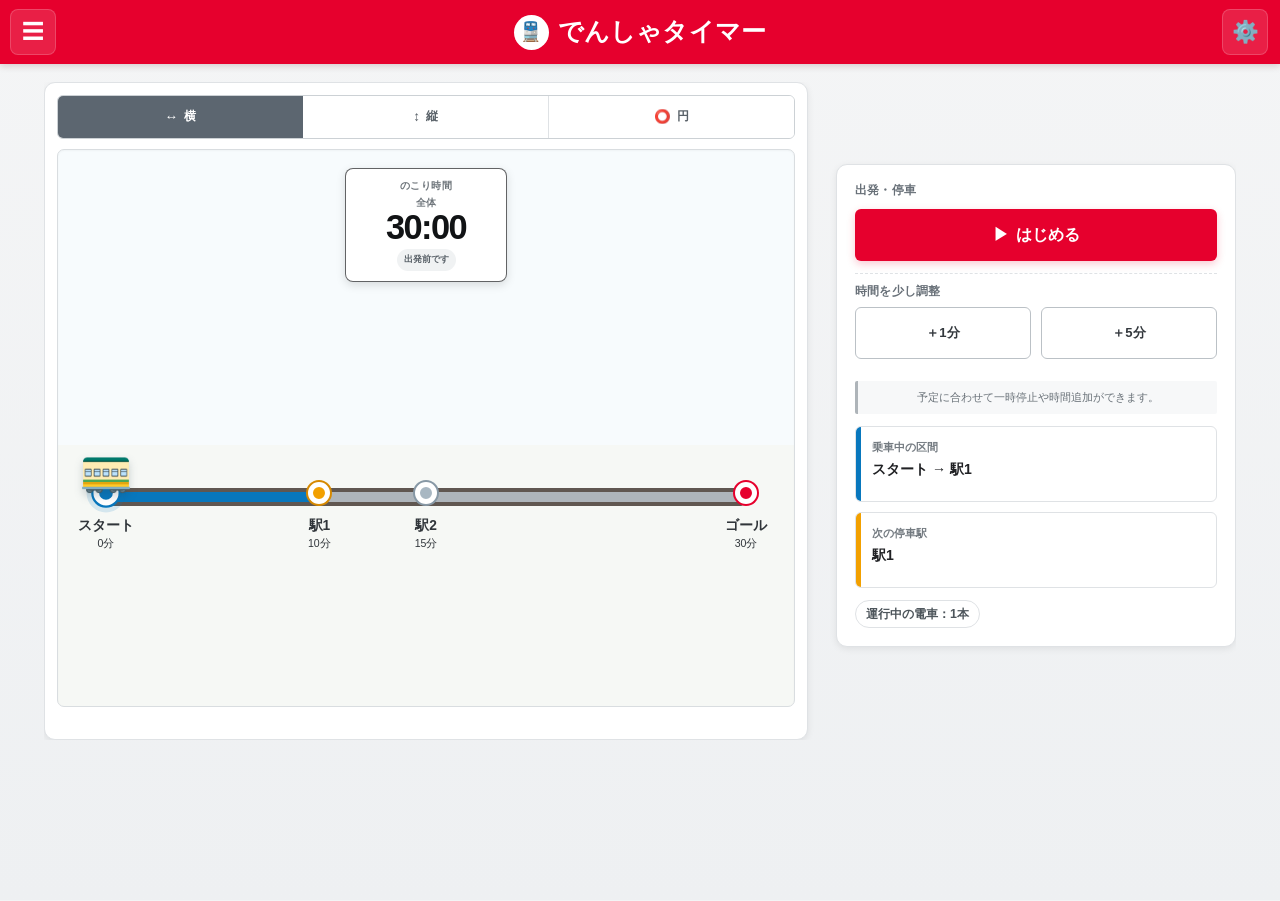
==== index.html @ e8aa352c "Add files via upload" ====
<!DOCTYPE html>

<html lang="ja">
<head>
<meta charset="utf-8"/>
<meta content="width=device-width, initial-scale=1.0, viewport-fit=cover" name="viewport"/>
<meta content="#e6002d" name="theme-color"/>
<meta content="でんしゃタイマー" name="application-name"/>
<meta content="yes" name="apple-mobile-web-app-capable"/>
<meta content="default" name="apple-mobile-web-app-status-bar-style"/>
<meta content="でんしゃタイマー" name="apple-mobile-web-app-title"/>
<meta content="駅と区間の時間を自由に設定でき、My設定で複数の電車を同時に走らせられる電車タイマーです。" name="description"/>
<title>でんしゃタイマー</title>
<link href="manifest.webmanifest" rel="manifest"/>
<link href="icon-192.png" rel="icon" sizes="192x192" type="image/png"/>
<link href="icon-192.png" rel="apple-touch-icon"/>
<link href="style.css" rel="stylesheet"/>
</head>
<body>
<a class="skip-link" href="#mainContent">メイン内容へ移動</a>
<div class="app-shell">
<header class="app-header">
<button aria-controls="sideMenu" aria-expanded="false" aria-label="メニューを開く" class="icon-button" id="menuButton" type="button">
<span aria-hidden="true">☰</span>
</button>
<h1 class="app-title">
<span aria-hidden="true" class="app-title-mark">🚆</span>
<span class="app-title-copy">
<span>でんしゃタイマー</span>
<small class="app-title-subtitle">経路型ビジュアルタイマー</small>
</span>
</h1>
<button aria-controls="settingsPanel" aria-expanded="false" aria-label="設定を開く" class="icon-button" id="settingsButton" type="button">
<span aria-hidden="true">⚙️</span>
</button>
</header>
<main class="main-content" id="mainContent">
<div class="app-page is-active" data-page="timer" id="pageTimer">
      <!-- 表示順：線路切替 → 線路表示エリア → 現在区間・次の駅 → 操作ボタン → ＋1分・＋5分 -->
      <section aria-labelledby="railwayHeading" class="railway-card" id="routeSection">
<div class="timer-route-heading-source visually-hidden">
<div>
<p class="eyebrow">経路案内</p>
<h2 id="railwayHeading">横線路</h2>
</div>
<span class="status-badge" id="trackShapeBadge">路線図：横</span>
</div>

<div aria-label="線路の形を切り替える" class="track-shape-switcher" id="trackShapeSwitcher" role="group">
<button aria-label="横線路に切り替える" aria-pressed="true" class="track-shape-button is-selected" data-track-shape="horizontal" type="button">
<span aria-hidden="true" class="track-shape-button-icon">↔️</span>
<span>横</span>
</button>
<button aria-label="縦線路に切り替える" aria-pressed="false" class="track-shape-button" data-track-shape="vertical" type="button">
<span aria-hidden="true" class="track-shape-button-icon">↕️</span>
<span>縦</span>
</button>
<button aria-label="円形線路に切り替える" aria-pressed="false" class="track-shape-button" data-track-shape="circle" type="button">
<span aria-hidden="true" class="track-shape-button-icon">⭕</span>
<span>円</span>
</button>
</div>
<div aria-label="現在設定されている駅と区間の進行状況" class="railway-preview railway-stage railway-preview--horizontal" data-track-shape="horizontal" id="railwayPreview">
<p class="arrival-notice" hidden="" id="arrivalNotice" role="status">
            駅につきました
          </p>
<section aria-label="線路内の残り時間" aria-live="off" class="route-time-panel" id="routeTimePanel">
<span class="route-time-title">のこり時間</span>
<div class="route-time-content" id="routeTimeContent">
<div class="route-time-value-block">
<small>全体</small>
<strong>30:00</strong>
</div>
</div>
<span class="route-time-state" id="routeTimerStateText">出発前です</span>
</section>
<div class="railway-track railway-track--horizontal" data-track-shape="horizontal" id="railwayTrack"></div>
</div>
<div aria-label="線路全体の進み具合" aria-valuemax="100" aria-valuemin="0" aria-valuenow="0" class="journey-progress" role="progressbar">
<div class="journey-progress-heading">
<span>ゴールまでの進捗</span>
<strong id="journeyProgressText">0%</strong>
</div>
<div aria-hidden="true" class="journey-progress-track">
<span id="journeyProgressBar" style="width: 0%;"></span>
</div>
</div>
<div class="segment-overview">
<h3>経路の内訳</h3>
<ul class="segment-overview-list" id="segmentOverviewList"></ul>
</div>
</section>

      <section aria-label="タイマー操作" class="timer-actions-card" id="timerActionsSection">
<dl class="journey-status-grid">
<div class="journey-status-item">
<dt>乗車中の区間</dt>
<dd id="currentSegmentName">スタート → 駅1</dd>
</div>
<div class="journey-status-item">
<dt>次の停車駅</dt>
<dd id="nextStationName">駅1</dd>
</div>
</dl><p aria-live="polite" class="active-train-summary active-train-summary--timer-page" id="activeTrainSummary">
          運行中の電車：1本
        </p>

<div class="timer-actions-layout">
<div class="action-zone action-zone--primary">
<p class="action-zone-label">出発・停車</p>
<div aria-label="タイマー操作" class="primary-controls">
<button aria-label="タイマーをはじめる" class="control-button control-button--start" id="startButton" type="button">
<span aria-hidden="true" id="startButtonIcon">▶</span>
<span id="startButtonText">はじめる</span>
</button>
<button aria-label="タイマーを最初から始める" class="control-button control-button--start-over" hidden="" id="startOverButton" type="button">
<span aria-hidden="true">↺</span>
<span>はじめから</span>
</button>
<button aria-label="タイマーを一時停止する" class="control-button control-button--pause" hidden="" id="pauseButton" type="button">
<span aria-hidden="true">⏸</span>
<span>一時停止</span>
</button>
<button aria-label="タイマーをリセットする" class="control-button control-button--neutral" hidden="" id="resetButton" type="button">
<span aria-hidden="true">↺</span>
<span>リセット</span>
</button>
</div>
</div>
<div class="action-zone action-zone--time-adjust">
<p class="action-zone-label">時間を少し調整</p>
<div aria-label="時間を追加" class="quick-add-controls">
<button aria-label="追加先を選んで時間を1分追加する" class="quick-add-button" id="addOneMinuteButton" type="button">
            ＋1分
          </button>
<button aria-label="追加先を選んで時間を5分追加する" class="quick-add-button" id="addFiveMinutesButton" type="button">
            ＋5分
          </button>
</div>
</div>
</div>
<section aria-labelledby="completionTitle" class="completion-panel" hidden="" id="completionPanel">
<div aria-hidden="true" class="completion-icon">🎉</div>
<h2 id="completionTitle">ゴールにつきました！</h2>
<p id="completionMessage">30分のタイマーが終わりました。</p>
<button aria-label="タイマーを最初からもういちど始める" class="restart-button" id="restartButton" type="button">
<span aria-hidden="true">▶</span>
            もういちど始める
          </button>
</section>
<section aria-labelledby="timeAdditionHistoryTitle" class="time-addition-history-card" hidden="" id="timeAdditionHistoryCard">
<div class="time-addition-history-header">
<div>
<p class="eyebrow">この画面での変更</p>
<h2 id="timeAdditionHistoryTitle">時間追加の履歴</h2>
</div>
<button aria-label="直前の時間追加を取り消す" class="undo-time-button" disabled="" id="undoTimeAdditionButton" type="button">
              ↶ 取り消す
            </button>
</div>
<ul class="time-addition-history-list" id="timeAdditionHistoryList"></ul>
</section>
<p class="stage-note">
          予定に合わせて一時停止や時間追加ができます。
        </p>
</section>
      <!-- 残り時間などを更新するための非表示データソース。表示レイアウトには参加しません。 -->
      <section aria-hidden="true" aria-labelledby="timerHeading" class="timer-card timer-card--hero timer-card--source timer-card--data-source" hidden="" id="timerSection">
<div class="timer-time-summary">
<p class="eyebrow" id="timerHeading">ゴールまで</p>
<p class="timer-support-copy">スタートからゴールまでを一画面で確認できます</p>
<p aria-label="残り時間30分" aria-live="off" class="timer-display" id="remainingTime" role="timer">
          30:00
        </p>
<p class="next-station">
          この区間
          <strong id="nextStationTime">10:00</strong>
</p>
<p aria-live="polite" class="timer-state-label" id="timerStateLabel">
<span aria-hidden="true" class="timer-state-dot"></span>
<span id="timerStateText">出発前です</span>
</p>

</div>
</section>
      </div>
<div class="app-page" data-page="edit" hidden="" id="pageEdit">
<section aria-labelledby="editPageHeading" class="page-intro-card">
<div class="section-heading-row">
<div>
<p class="eyebrow">経路編集</p>
<h2 id="editPageHeading">タイマーの経路を編集</h2>
</div>
<span class="status-badge">直接編集</span>
</div>
<p class="page-intro-copy">
            このページで、1単位の分数、駅名、区間ごとの単位数、線路の形を変更できます。
          </p>
</section>
<section aria-labelledby="summaryHeading" class="summary-card" id="summarySection">
<div class="section-heading-row summary-heading-row">
<div>
<p class="eyebrow">検索条件</p>
<h2 id="summaryHeading">現在の設定</h2>
</div>
<span aria-label="現在適用中の設定" class="current-setting-chip">設定中</span>
</div>
<dl class="summary-grid">
<div class="summary-item">
<dt>設定時間</dt>
<dd id="summaryDuration">30分</dd>
</div>
<div class="summary-item">
<dt>1単位</dt>
<dd id="summaryUnitMinutes">5分</dd>
</div>
<div class="summary-item">
<dt>合計</dt>
<dd id="summaryTotalUnits">6単位</dd>
</div>
<div class="summary-item">
<dt>駅の数</dt>
<dd id="summaryStationCount">4駅</dd>
</div>
<div class="summary-item">
<dt>線路の形</dt>
<dd id="summaryTrackShape">横</dd>
</div>
<div class="summary-item">
<dt>区間の数</dt>
<dd id="summarySegmentCount">3区間</dd>
</div>
<div class="summary-item summary-item--wide">
<dt>追加した時間</dt>
<dd id="summaryAddedMinutes">0分</dd>
</div>
<div class="summary-item summary-item--wide">
<dt>タイマーの状態</dt>
<dd id="timerStateSummary">開始前</dd>
</div>
</dl>
</section>
<form class="route-editor-card settings-form" id="routeEditorForm" novalidate="">
<div class="route-editor-heading">
<div>
<p class="eyebrow">編集内容</p>
<h2>駅・区間・線路</h2>
</div>
<span class="status-badge">未保存の変更</span>
</div>
<section aria-labelledby="unitSettingsHeading" class="settings-section">
<div class="settings-section-heading">
<div>
<p class="settings-step">1</p>
<div>
<h3 id="unitSettingsHeading">1単位の時間</h3>
<p>区間時間の基準になる分数です。</p>
</div>
</div>
</div>
<div class="unit-setting-grid">
<div class="form-field">
<label for="unitPresetSelect">よく使う時間</label>
<select id="unitPresetSelect" name="unitPreset">
<option value="1">1分</option>
<option value="2">2分</option>
<option value="3">3分</option>
<option selected="" value="5">5分</option>
<option value="10">10分</option>
<option value="15">15分</option>
<option value="custom">直接入力</option>
</select>
</div>
<div class="form-field">
<label for="unitMinutesInput">1単位</label>
<div class="number-input-with-unit">
<input aria-describedby="unitMinutesHelp" id="unitMinutesInput" inputmode="numeric" max="180" min="1" name="unitMinutes" step="1" type="number" value="5"/>
<span>分</span>
</div>
<p class="field-help" id="unitMinutesHelp">
              1～180分で入力してください。
            </p>
</div>
</div>
</section>
<section aria-labelledby="stationSettingsHeading" class="settings-section">
<div class="settings-section-heading">
<div>
<p class="settings-step">2</p>
<div>
<h3 id="stationSettingsHeading">駅の名前</h3>
<p>スタートとゴールは削除できません。</p>
</div>
</div>
</div>
<div class="station-editor-list" id="stationEditorList"></div>
<button aria-label="ゴールの前に新しい駅を追加する" class="outline-button" id="addStationButton" type="button">
<span aria-hidden="true">＋</span>
          ゴールの前に駅を追加
        </button>
</section>
<section aria-labelledby="segmentSettingsHeading" class="settings-section">
<div class="settings-section-heading">
<div>
<p class="settings-step">3</p>
<div>
<h3 id="segmentSettingsHeading">区間ごとの単位数</h3>
<p>マイナス・プラスで使用する単位数を変更します。</p>
</div>
</div>
</div>
<div class="segment-editor-list" id="segmentEditorList"></div>
</section>
<section aria-live="polite" class="settings-total-card">
<div>
<span>合計単位</span>
<strong id="draftTotalUnits">6単位</strong>
</div>
<div>
<span>設定時間</span>
<strong id="draftTotalMinutes">30分</strong>
</div>
</section>
<fieldset class="form-field">
<legend>線路の形</legend>
<p class="field-help track-shape-help">
          表示だけを変更する場合は、タイマーの残り時間と現在位置を保ちます。
        </p>
<div class="radio-card-group">
<label class="radio-card">
<input checked="" name="trackShape" type="radio" value="horizontal"/>
<span aria-hidden="true" class="radio-track-preview radio-track-preview--horizontal">
<i></i><i></i><i></i>
</span>
<span>横線路</span>
</label>
<label class="radio-card">
<input name="trackShape" type="radio" value="vertical"/>
<span aria-hidden="true" class="radio-track-preview radio-track-preview--vertical">
<i></i><i></i><i></i>
</span>
<span>縦線路</span>
</label>
<label class="radio-card">
<input name="trackShape" type="radio" value="circle"/>
<span aria-hidden="true" class="radio-track-preview radio-track-preview--circle">
<i></i><i></i><i></i>
</span>
<span>円形線路</span>
</label>
</div>
</fieldset>
<div class="route-editor-actions">
<p class="route-editor-actions-hint">変更した内容は「変更を反映する」でタイマーへ反映されます。</p>
<button aria-label="未保存の経路変更を取り消す" class="cancel-button" id="resetRouteEditorButton" type="button">
              変更を取り消す
            </button>
<button aria-label="経路の変更を反映する" class="apply-button" type="submit">
              変更を反映する
            </button>
</div>
</form>
</div>
<div class="app-page" data-page="presets" hidden="" id="pagePresets">
<section aria-labelledby="quickRoutesHeading" class="quick-routes-card" id="quickRoutesSection">
<div class="section-heading-row quick-routes-heading-row">
<div>
<p class="eyebrow">よく使う路線</p>
<h2 id="quickRoutesHeading">すぐ使う</h2>
</div>
<span class="status-badge">開始前で追加</span>
</div>
<p class="quick-routes-introduction">
          日常の活動で使いやすい路線を、運行中の電車リストへすぐ追加できます。追加しても自動では出発せず、表示中の電車も切り替わりません。
        </p>
<div aria-label="すぐ使う路線" class="quick-routes-list">
<button class="quick-route-button" data-quick-route="break5" type="button">
<span aria-hidden="true" class="quick-route-icon">🚃</span>
<span class="quick-route-copy">
<strong>休憩5分号</strong>
<small>スタート → 休憩駅 → ゴール</small>
</span>
</button>
<button class="quick-route-button" data-quick-route="cleanup10" type="button">
<span aria-hidden="true" class="quick-route-icon">🚃</span>
<span class="quick-route-copy">
<strong>お片付け10分号</strong>
<small>スタート → 前半 → 後半 → ゴール</small>
</span>
</button>
<button class="quick-route-button" data-quick-route="morning15" type="button">
<span aria-hidden="true" class="quick-route-icon">🚃</span>
<span class="quick-route-copy">
<strong>朝の支度15分号</strong>
<small>スタート → 準備 → 確認 → ゴール</small>
</span>
</button>
<button class="quick-route-button" data-quick-route="reading15" type="button">
<span aria-hidden="true" class="quick-route-icon">🚃</span>
<span class="quick-route-copy">
<strong>読書15分号</strong>
<small>スタート → 前半 → 後半 → ゴール</small>
</span>
</button>
<button class="quick-route-button" data-quick-route="study25" type="button">
<span aria-hidden="true" class="quick-route-icon">🚃</span>
<span class="quick-route-copy">
<strong>勉強25分号</strong>
<small>スタート → 集中1 → 集中2 → まとめ → ゴール</small>
</span>
</button>
</div>
</section>
<section aria-labelledby="activeTrainsHeading" class="active-trains-card" id="activeTrainsSection">
<div class="section-heading-row active-trains-heading-row">
<div>
<p class="eyebrow">いま使う電車</p>
<h2 id="activeTrainsHeading">運行中の電車</h2>
</div>
<span class="status-badge" id="activeTrainsCountBadge">1本</span>
</div>
<p class="active-trains-introduction">
          タイマー画面では1本の電車を大きく表示します。ここでは、表示する電車を選んだり、電車ごとに出発・一時停止・はじめから・削除を操作できます。
        </p>
<div class="active-train-add-area">
<div class="active-train-add-heading">
<h3>電車を追加する</h3>
<p>今の経路をコピーするか、時間と駅数を選んで新しい電車を作れます。</p>
</div>
<div class="active-train-add-buttons">
<button aria-label="今の経路を電車として追加する" class="active-train-add-button" id="addCurrentRouteTrainButton" type="button">
<span aria-hidden="true">🚆</span>
<span>今の経路を電車として追加</span>
</button>
<button aria-label="新しい電車を追加する" class="active-train-add-button active-train-add-button--secondary" id="openCreateTrainButton" type="button">
<span aria-hidden="true">🚃</span>
<span>新しい電車を追加</span>
</button>
</div>
<p class="active-train-add-note">
            追加しても、初期状態では表示中の電車は切り替わりません。操作は下の運行中リストから行えます。
          </p>
</div>
<div aria-live="polite" class="active-trains-list" id="activeTrainsList"></div>
</section>
<section aria-labelledby="presetHeading" class="preset-card" id="presetSection">
<div class="section-heading-row preset-heading-row">
<div>
<p class="eyebrow">Myタイマー</p>
<h2 id="presetHeading">登録した経路</h2>
</div>
<span class="status-badge" id="storageStatusBadge">保存できます</span>
</div>
<p class="preset-introduction">
          よく使う時間・駅・区間を登録して、次回すぐに呼び出せます。
          タイマー動作中の残り時間は保存せず、再読み込み後は開始前へ戻ります。
        </p>
<div class="preset-save-box">
<div class="form-field preset-name-field">
<label for="presetNameInput">登録名</label>
<input autocomplete="off" id="presetNameInput" maxlength="40" placeholder="例：朝の準備" type="text"/>
</div>
<button aria-label="現在の設定を新しいプリセットとして保存する" class="apply-button preset-save-button" id="savePresetButton" type="button">
<span aria-hidden="true">💾</span>
            この経路を登録
          </button>
</div>
<div class="preset-list-header">
<h3>登録済み経路</h3>
<p id="presetCountText">0件</p>
</div>
<div aria-live="polite" class="preset-list" id="presetList"></div>

</section>
<section aria-labelledby="dataManagementHeading" class="data-management data-management-card" id="dataManagementSection">
<div class="data-management-heading">
<div>
<p class="eyebrow">バックアップと初期化</p>
<h3 id="dataManagementHeading">データ管理</h3>
</div>
<p id="lastSavedText">まだ保存されていません</p>
</div>
<div class="data-action-grid">
<button aria-label="現在の設定とプリセットをJSONファイルに書き出す" class="data-action-button" id="exportJsonButton" type="button">
<span aria-hidden="true">⬇️</span>
              JSONを書き出す
            </button>
<button aria-label="JSONファイルから設定とプリセットを読み込む" class="data-action-button" id="importJsonButton" type="button">
<span aria-hidden="true">⬆️</span>
              JSONを読み込む
            </button>
<input accept="application/json,.json" class="visually-hidden" id="importJsonInput" tabindex="-1" type="file"/>
<button aria-label="現在の設定だけを初期状態へ戻す" class="data-action-button" id="resetCurrentSettingsButton" type="button">
<span aria-hidden="true">↺</span>
              現在の設定を初期化
            </button>
<button aria-label="保存済みのプリセットをすべて削除する" class="data-action-button data-action-button--danger" id="deleteAllPresetsButton" type="button">
<span aria-hidden="true">🗑️</span>
              全プリセットを削除
            </button>
<button aria-label="保存データをすべて削除してアプリ全体を初期状態へ戻す" class="data-action-button data-action-button--danger data-action-button--wide" id="resetEntireAppButton" type="button">
<span aria-hidden="true">⚠️</span>
              アプリ全体を初期状態へ戻す
            </button>
</div>
</section>
</div>
<div class="app-page" data-page="settings" hidden="" id="pageSettings">
<section aria-labelledby="settingsPageHeading" class="page-intro-card">
<div class="section-heading-row">
<div>
<p class="eyebrow">設定</p>
<h2 id="settingsPageHeading">表示と使い方</h2>
</div>
<span class="status-badge">表示・音・情報</span>
</div>
<p class="page-intro-copy">見え方、音、画面ロック、残り時間の表示方法などは、下のボタンから設定できます。</p>
<button aria-label="表示と音の設定を開く" class="apply-button" id="openPreferencesPanelButton" type="button">
<span aria-hidden="true">⚙️</span>
          表示と音の設定を開く
        </button>
</section>
<section aria-labelledby="settingsOverviewHeading" class="settings-overview-card" id="settingsOverviewSection">
<div class="section-heading-row">
<div>
<p class="eyebrow">設定項目</p>
<h2 id="settingsOverviewHeading">調整できること</h2>
</div>
<span class="status-badge">一覧</span>
</div>
<p class="page-intro-copy">音、表示、文字サイズ、ロック、画面をつけたままにする設定をここで確認できます。変更は「表示と音の設定を開く」から行います。</p>
<div class="settings-overview-grid" aria-label="設定項目の一覧">
<article class="settings-overview-item">
<span aria-hidden="true" class="settings-overview-icon">🔔</span>
<div><h3>音</h3><p>駅到着音、ゴール音、操作音、音量を調整します。</p></div>
</article>
<article class="settings-overview-item">
<span aria-hidden="true" class="settings-overview-icon">👀</span>
<div><h3>表示</h3><p>線路内の残り時間、全体・区間表示を選びます。</p></div>
</article>
<article class="settings-overview-item">
<span aria-hidden="true" class="settings-overview-icon">🔤</span>
<div><h3>文字と見やすさ</h3><p>文字サイズ、高コントラスト、動きを減らす設定です。</p></div>
</article>
<article class="settings-overview-item">
<span aria-hidden="true" class="settings-overview-icon">🔒</span>
<div><h3>いたずら防止ロック</h3><p>ロック中は操作を止め、3秒長押しで解除します。</p></div>
</article>
<article class="settings-overview-item">
<span aria-hidden="true" class="settings-overview-icon">💡</span>
<div><h3>運転中は画面をつけたままにする</h3><p>運転中に画面が暗くなりにくいようにします。</p></div>
</article>
</div>
</section>
<section aria-labelledby="guideHeading" class="guide-card" id="guideSection">
<div class="section-heading-row">
<div>
<p class="eyebrow">使い方</p>
<h2 id="guideHeading">操作ガイド</h2>
</div>
<span class="status-badge">キーボード対応</span>
</div>
<div class="guide-grid">
<article class="guide-item">
<span aria-hidden="true" class="guide-icon">1</span>
<div><h3>時間と駅を設定</h3><p>歯車から1単位、駅名、区間の単位数を決めます。</p></div>
</article>
<article class="guide-item">
<span aria-hidden="true" class="guide-icon">2</span>
<div><h3>線路を選択</h3><p>横・縦・円の表示は、運転中でも切り替えられます。</p></div>
</article>
<article class="guide-item">
<span aria-hidden="true" class="guide-icon">3</span>
<div><h3>はじめる</h3><p>電車が時間に合わせて進み、駅までの残り時間を表示します。</p></div>
</article>
<article class="guide-item">
<span aria-hidden="true" class="guide-icon">4</span>
<div><h3>必要なら時間を追加</h3><p>＋1分・＋5分を現在区間または最後の区間へ追加できます。</p></div>
</article>
</div>
<div class="shortcut-box">
<h3>キーボード操作</h3>
<dl>
<div><dt><kbd>Space</kbd></dt><dd>開始・一時停止・再開</dd></div>
<div><dt><kbd>R</kbd></dt><dd>はじめから</dd></div>
<div><dt><kbd>M</kbd></dt><dd>音のオン・オフ</dd></div>
<div><dt><kbd>Esc</kbd></dt><dd>開いている画面を閉じる</dd></div>
</dl>
</div>
</section>
<section aria-labelledby="aboutHeading" class="about-card" id="aboutSection">
<div class="section-heading-row">
<div>
<p class="eyebrow">アプリ情報</p>
<h2 id="aboutHeading">でんしゃタイマー</h2>
</div>
<span class="status-badge">Version 1.18.0</span>
</div>
<dl class="about-list">
<div><dt>バージョン</dt><dd>1.18.0</dd></div>
<div><dt>更新日</dt><dd>2026年6月10日</dd></div>
<div><dt>保存場所</dt><dd>この端末のブラウザ内</dd></div>
<div><dt>通信</dt><dd>設定やプリセットを外部へ送信しません</dd></div>
</dl>
<div class="pwa-status-card">
<div>
<p class="eyebrow">オフライン利用</p>
<h3>ホーム画面から使えます</h3>
<p id="pwaStatusText">オフライン機能を準備しています。</p>
</div>
<div class="pwa-actions">
<span class="network-status-badge" id="networkStatusBadge">オンライン</span>
<button class="install-app-button" hidden="" id="installAppButton" type="button">
              ホーム画面に追加
            </button>
</div>
</div>
<div class="disclaimer-box">
<h3>免責事項</h3>
<p>本アプリは時間の見通しを支援する補助ツールです。安全管理、医療、教育上の判断を代替するものではありません。重要な予定では、端末の時計や他の方法も併用してください。</p>
</div>
</section>
</div>
</main>
</div>
<nav aria-label="スマートフォン用ページナビゲーション" class="mobile-bottom-nav">
<button aria-current="page" aria-label="タイマー画面を表示" class="mobile-nav-item is-active" data-page-target="timer" type="button">
<span aria-hidden="true">⏱️</span>
<span>タイマー</span>
</button>
<button aria-label="経路編集画面を表示" class="mobile-nav-item" data-page-target="edit" type="button">
<span aria-hidden="true">🛤️</span>
<span>経路編集</span>
</button>
<button aria-label="My設定画面を表示" class="mobile-nav-item" data-page-target="presets" type="button">
<span aria-hidden="true">💾</span>
<span>My設定</span>
</button>
<button aria-label="設定画面を表示" class="mobile-nav-item mobile-nav-button" data-page-target="settings" id="mobileSettingsButton" type="button">
<span aria-hidden="true">⚙️</span>
<span>設定</span>
</button>
</nav>
<div class="backdrop" hidden="" id="menuBackdrop"></div>
<nav aria-hidden="true" aria-label="メインメニュー" class="side-menu" id="sideMenu">
<div class="panel-header">
<div>
<p class="eyebrow">メニュー</p>
<h2>でんしゃタイマー</h2>
</div>
<button aria-label="メニューを閉じる" class="icon-button icon-button--small" id="closeMenuButton" type="button">
<span aria-hidden="true">✕</span>
</button>
</div>
<ul class="menu-list">
<li>
<button aria-label="タイマー画面を表示" class="menu-item" data-page-target="timer" id="menuTimerButton" type="button">
<span aria-hidden="true">⏱️</span>
          タイマー
        </button>
</li>
<li>
<button aria-label="タイマーをリセットする" class="menu-item" id="menuResetTimerButton" type="button">
<span aria-hidden="true">↺</span>
          タイマーをリセット
        </button>
</li>
<li>
<button aria-label="My設定画面を表示" class="menu-item" data-page-target="presets" id="menuPresetsButton" type="button">
<span aria-hidden="true">💾</span>
          My設定
        </button>
</li>
<li>
<button aria-label="経路編集画面を表示" class="menu-item" data-page-target="edit" id="menuGuideButton" type="button">
<span aria-hidden="true">🛤️</span>
          経路編集
        </button>
</li>
<li>
<button aria-label="設定画面を表示" class="menu-item" data-page-target="settings" id="menuAboutButton" type="button">
<span aria-hidden="true">⚙️</span>
          設定
        </button>
</li>
</ul>
<p class="panel-note">
      設定やプリセットはこの端末のブラウザ内に保存されます。
    </p>
</nav>
<div class="backdrop" hidden="" id="settingsBackdrop"></div>
<aside aria-hidden="true" aria-labelledby="settingsTitle" aria-modal="true" class="settings-panel settings-panel--preferences" id="settingsPanel" role="dialog">
<div aria-hidden="true" class="panel-handle"></div>
<div class="panel-header">
<div>
<p class="eyebrow">設定</p>
<h2 id="settingsTitle">表示・音・操作</h2>
</div>
<button aria-label="設定を閉じる" class="icon-button icon-button--small" id="closeSettingsButton" type="button">
<span aria-hidden="true">✕</span>
</button>
</div>
<form class="settings-form preferences-form" id="preferencesForm">
<section aria-labelledby="comfortSettingsHeading" class="settings-section">
<div class="settings-section-heading">
<div>
<p class="settings-step">4</p>
<div>
<h3 id="comfortSettingsHeading">音・表示・操作</h3>
<p>使う場所や見え方に合わせて調整できます。</p>
</div>
</div>
</div>
<div class="preference-list">
<div class="preference-row">
<div>
<label for="soundToggle">音を使う</label>
<p class="field-help">駅到着音、ゴール音、操作音の共通設定です。</p>
</div>
<label class="switch">
<input checked="" id="soundToggle" type="checkbox"/>
<span aria-hidden="true" class="switch-slider"></span>
<span class="visually-hidden">音の有効と無効を切り替える</span>
</label>
</div>
<div class="preference-subgroup" id="soundDetailControls">
<label class="check-option">
<input checked="" id="stationSoundToggle" type="checkbox"/>
<span>駅到着音</span>
</label>
<label class="check-option">
<input checked="" id="goalSoundToggle" type="checkbox"/>
<span>ゴール音</span>
</label>
<label class="check-option">
<input checked="" id="actionSoundToggle" type="checkbox"/>
<span>操作音</span>
</label>
<div class="volume-control">
<label for="soundVolumeRange">音量</label>
<input id="soundVolumeRange" max="100" min="0" step="5" type="range" value="55"/>
<output for="soundVolumeRange" id="soundVolumeOutput">55%</output>
</div>
</div>
<div class="preference-row">
<div>
<label for="quietModeToggle">静かなモード</label>
<p class="field-help">すべての音を止め、動きを少なくします。</p>
</div>
<label class="switch">
<input id="quietModeToggle" type="checkbox"/>
<span aria-hidden="true" class="switch-slider"></span>
<span class="visually-hidden">静かなモードを切り替える</span>
</label>
</div>
<div class="preference-row preference-row--guard">
<div>
<label for="childLockToggle">いたずら防止ロック</label>
<p class="field-help">オンにするとタイマー画面の操作を止めます。解除は3秒長押しです。</p>
</div>
<label class="switch">
<input id="childLockToggle" type="checkbox"/>
<span aria-hidden="true" class="switch-slider"></span>
<span class="visually-hidden">いたずら防止ロックを切り替える</span>
</label>
</div>
<div class="preference-row preference-row--guard">
<div>
<label for="keepAwakeToggle">運転中は画面をつけたままにする</label>
<p class="field-help" id="wakeLockSupportText">端末やブラウザによっては、画面が暗くなることがあります。</p>
</div>
<label class="switch">
<input id="keepAwakeToggle" type="checkbox"/>
<span aria-hidden="true" class="switch-slider"></span>
<span class="visually-hidden">運転中に画面をつけたままにする設定を切り替える</span>
</label>
</div>
<div class="form-field">
<label for="fontSizeSelect">文字サイズ</label>
<select id="fontSizeSelect">
<option value="normal">標準</option>
<option value="large">大きい</option>
<option value="xlarge">特大</option>
</select>
</div>
<div class="preference-row">
<div>
<label for="highContrastToggle">高コントラスト</label>
<p class="field-help">文字と境界線をはっきり表示します。</p>
</div>
<label class="switch">
<input id="highContrastToggle" type="checkbox"/>
<span aria-hidden="true" class="switch-slider"></span>
<span class="visually-hidden">高コントラスト表示を切り替える</span>
</label>
</div>
<div class="preference-row">
<div>
<label for="reduceMotionToggle">動きを減らす</label>
<p class="field-help">電車の揺れや切り替えアニメーションを抑えます。</p>
</div>
<label class="switch">
<input id="reduceMotionToggle" type="checkbox"/>
<span aria-hidden="true" class="switch-slider"></span>
<span class="visually-hidden">アニメーションを減らす設定を切り替える</span>
</label>
</div>
<div class="preference-row">
<div>
<label for="circleRemainingTimeToggle">線路内に残り時間を表示</label>
<p class="field-help">
                オンにすると、線路内に残り時間を表示します。
              </p>
</div>
<label class="switch">
<input checked="" id="circleRemainingTimeToggle" type="checkbox"/>
<span aria-hidden="true" class="switch-slider"></span>
<span class="visually-hidden">
                線路内の残り時間表示を切り替える
              </span>
</label>
</div>
<div class="form-field">
<label for="remainingTimeDisplayModeSelect">残り時間の表示内容</label>
<select id="remainingTimeDisplayModeSelect">
<option value="overall">全体の残り時間</option>
<option value="segment">その区間の残り時間</option>
<option value="both">全体とその区間の両方</option>
<option value="off">表示しない</option>
</select>
<p class="field-help">
              線路内に表示する残り時間の内容を選べます。
            </p>
</div>
</div>
</section>
<div class="settings-actions">
<button aria-label="変更を取り消して設定を閉じる" class="cancel-button" id="cancelSettingsButton" type="button">
          キャンセル
        </button>
<button aria-label="表示と音の設定を保存する" class="apply-button" type="submit">
          設定を保存
        </button>
</div>
</form>
</aside>
<div aria-hidden="true" class="child-lock-overlay" hidden="" id="childLockOverlay">
<div aria-describedby="childLockDescription" aria-labelledby="childLockTitle" class="child-lock-card" role="dialog">
<div aria-hidden="true" class="child-lock-icon">🔒</div>
<div class="child-lock-copy">
<p class="eyebrow">いたずら防止</p>
<h2 id="childLockTitle">画面ロック中</h2>
<p id="childLockDescription">3秒長押しで解除</p>
</div>
<button aria-label="3秒長押しで画面ロックを解除する" class="unlock-hold-button" id="unlockHoldButton" type="button">
<span>3秒長押しで解除</span>
<span aria-hidden="true" class="unlock-progress-track">
<span class="unlock-progress-bar" id="unlockProgressBar"></span>
</span>
</button>
</div>
</div>
<div class="backdrop create-train-backdrop" hidden="" id="createTrainBackdrop"></div>
<section aria-describedby="createTrainDescription" aria-hidden="true" aria-labelledby="createTrainTitle" aria-modal="true" class="create-train-panel" id="createTrainPanel" role="dialog">
<div aria-hidden="true" class="panel-handle"></div>
<div class="panel-header">
<div>
<p class="eyebrow">運行中の電車</p>
<h2 id="createTrainTitle">新しい電車を追加</h2>
</div>
<button aria-label="新しい電車の作成画面を閉じる" class="icon-button icon-button--small" id="closeCreateTrainButton" type="button">
<span aria-hidden="true">✕</span>
</button>
</div>
<p class="create-train-description" id="createTrainDescription">
      電車の作り方を選んで、スタート・駅・ゴールと駅間を作ります。
    </p>
<form class="create-train-form" id="createTrainForm">
<section aria-labelledby="newTrainExamplesHeading" class="create-train-section">
<div class="settings-section-heading create-train-section-heading">
<div>
<p class="settings-step">例</p>
<div>
<h3 id="newTrainExamplesHeading">入力例</h3>
<p>押すと入力欄に反映されます。追加はまだ行いません。</p>
</div>
</div>
</div>
<div aria-label="新しい電車の入力例" class="create-train-examples">
<button class="create-train-example-button" data-example-train="study25" type="button">勉強25分号</button>
<button class="create-train-example-button" data-example-train="break5" type="button">休憩5分号</button>
<button class="create-train-example-button" data-example-train="cleanup10" type="button">お片付け10分号</button>
<button class="create-train-example-button" data-example-train="morning15" type="button">朝の支度15分号</button>
<button class="create-train-example-button" data-example-train="reading15" type="button">読書15分号</button>
</div>
</section>
<section aria-labelledby="newTrainFormHeading" class="create-train-section">
<div class="settings-section-heading create-train-section-heading">
<div>
<p class="settings-step">作成</p>
<div>
<h3 id="newTrainFormHeading">電車の内容</h3>
<p>作り方を選ぶと、入力欄が切り替わります。</p>
</div>
</div>
</div>
<fieldset class="create-train-mode-fieldset" id="newTrainCreationModeFieldset">
<legend>電車の作り方</legend>
<div class="create-train-mode-options" role="radiogroup" aria-label="電車の作り方">
<label class="create-train-mode-option">
<input checked="" name="newTrainCreationMode" type="radio" value="stationCount"/>
<span>
<strong>駅の数を自分で決める</strong>
<small>全体時間を、決めた駅の数に合わせて分けます。</small>
</span>
</label>
<label class="create-train-mode-option">
<input name="newTrainCreationMode" type="radio" value="autoByUnit"/>
<span>
<strong>時間に合わせて駅を自動で作る</strong>
<small>1駅間の目安から、駅の数を自動で決めます。</small>
</span>
</label>
</div>
</fieldset>
<div class="create-train-grid">
<div class="form-field create-train-field--wide">
<label for="newTrainNameInput">電車名</label>
<input autocomplete="off" id="newTrainNameInput" maxlength="40" type="text" value="勉強25分号"/>
</div>
<div class="form-field">
<label for="newTrainTotalMinutesInput">全体時間</label>
<div class="number-with-unit">
<input id="newTrainTotalMinutesInput" inputmode="numeric" max="180" min="1" step="1" type="number" value="25"/>
<span>分</span>
</div>
</div>
<div class="form-field" id="newTrainStationCountField" data-creation-mode-field="stationCount">
<label for="newTrainStationCountInput">駅の数</label>
<div class="number-with-unit">
<input id="newTrainStationCountInput" inputmode="numeric" max="12" min="2" step="1" type="number" value="4"/>
<span>駅</span>
</div>
<p class="field-help">スタートとゴールを含めた駅の数です。</p>
</div>
<div class="form-field" hidden="" id="newTrainUnitMinutesField" data-creation-mode-field="autoByUnit">
<label for="newTrainUnitMinutesInput">1駅間の目安</label>
<div class="number-with-unit">
<input id="newTrainUnitMinutesInput" inputmode="numeric" max="180" min="1" step="1" type="number" value="5"/>
<span>分</span>
</div>
<p class="field-help">この時間を目安に、駅を自動で作ります。</p>
</div>
<div class="form-field">
<label for="newTrainTrackShapeSelect">線路の形</label>
<select id="newTrainTrackShapeSelect">
<option value="horizontal">横</option>
<option value="vertical">縦</option>
<option value="circle">円</option>
</select>
</div>
<div class="form-field create-train-field--wide">
<label for="newTrainSoundSelect">音</label>
<select id="newTrainSoundSelect">
<option value="default">設定と同じ音</option>
<option value="goal-only">到着音だけ</option>
<option value="silent">音なし</option>
</select>
</div>
</div>
<div aria-live="polite" aria-atomic="true" class="create-train-preview" id="newTrainAutoPreview">
<p class="create-train-preview-title">できあがる電車</p>
<dl class="create-train-preview-summary">
<div><dt>全体</dt><dd>25分</dd></div>
<div><dt>駅</dt><dd>4駅</dd></div>
<div><dt>駅間</dt><dd>3区間</dd></div>
<div><dt>駅間時間</dt><dd>9分、8分、8分</dd></div>
</dl>
<p class="create-train-preview-body">スタート → 駅1 → 駅2 → ゴール</p>
</div>
<label class="check-option create-train-auto-show">
<input id="newTrainAutoShowToggle" type="checkbox"/>
<span>追加後にタイマー画面で表示する</span>
</label>
</section>
<div class="create-train-submit-area">
<p class="create-train-submit-hint" id="newTrainSubmitHint">この内容で電車を作ります</p>
<div class="settings-actions create-train-actions">
<button class="cancel-button" id="cancelCreateTrainButton" type="button">キャンセル</button>
<button class="apply-button" id="createTrainSubmitButton" type="submit">追加する</button>
</div>
</div>
</form>
</section>
<div class="backdrop time-addition-backdrop" hidden="" id="timeAdditionBackdrop"></div>
<section aria-describedby="timeAdditionDialogDescription" aria-hidden="true" aria-labelledby="timeAdditionDialogTitle" aria-modal="true" class="time-addition-dialog" id="timeAdditionDialog" role="dialog">
<div aria-hidden="true" class="panel-handle"></div>
<div class="panel-header">
<div>
<p class="eyebrow">時間を追加</p>
<h2 id="timeAdditionDialogTitle">＋1分を追加します</h2>
</div>
<button aria-label="時間追加をキャンセルして閉じる" class="icon-button icon-button--small" id="closeTimeAdditionButton" type="button">
<span aria-hidden="true">✕</span>
</button>
</div>
<p class="time-addition-description" id="timeAdditionDialogDescription">
      追加する場所を選んでください。
    </p>
<div class="finished-restart-notice" hidden="" id="finishedRestartNotice">
<strong>ゴール後の追加です</strong>
<span>追加した時間を最後の区間として、そのまま運転を再開します。</span>
</div>
<fieldset class="addition-target-fieldset">
<legend>追加先</legend>
<label class="addition-target-card">
<input checked="" id="additionTargetCurrent" name="additionTarget" type="radio" value="current"/>
<span aria-hidden="true" class="addition-target-icon">🚃</span>
<span class="addition-target-copy">
<strong>現在の区間に追加</strong>
<small id="currentAdditionTargetLabel">
            スタート → 駅1に追加します
          </small>
</span>
</label>
<label class="addition-target-card">
<input id="additionTargetOverall" name="additionTarget" type="radio" value="overall"/>
<span aria-hidden="true" class="addition-target-icon">🏁</span>
<span class="addition-target-copy">
<strong>ゴールまでの全体時間に追加</strong>
<small id="overallAdditionTargetLabel">
            最後の区間へ追加します
          </small>
</span>
</label>
</fieldset>
<p class="time-addition-help">
      現在の区間に追加すると、次の駅への到着時刻が後ろへずれます。
      全体時間に追加すると、最後の区間が延長されます。
    </p>
<div class="time-addition-actions">
<button class="cancel-button" id="cancelTimeAdditionButton" type="button">
        キャンセル
      </button>
<button class="apply-button" id="confirmTimeAdditionButton" type="button">
        追加する
      </button>
</div>
</section>
<div aria-live="polite" class="visually-hidden" id="statusMessage"></div>
<script defer="" src="app.js"></script>
</body>
</html>
---- style.css ----
/* =========================================================
   でんしゃタイマー 第8段階
   音・アクセシビリティ・PWA・最終仕上げ
   ========================================================= */

:root {
  --color-bg: #eef6fc;
  --color-surface: #ffffff;
  --color-surface-soft: #f6fbff;
  --color-primary: #347fbd;
  --color-primary-dark: #215f94;
  --color-primary-light: #d9edfb;
  --color-green: #4fa36f;
  --color-green-dark: #357a50;
  --color-yellow: #f2bd57;
  --color-red: #d66d69;
  --color-red-soft: #fff0ef;
  --color-text: #203142;
  --color-muted: #64788b;
  --color-border: #d5e4ef;
  --color-track: #7d6a5b;
  --shadow-card: 0 12px 28px rgba(52, 94, 125, 0.11);
  --radius-large: 24px;
  --radius-medium: 16px;
  --radius-small: 12px;
  --header-height: 64px;
  --safe-bottom: env(safe-area-inset-bottom, 0px);
  font-family:
    "BIZ UDPGothic",
    "BIZ UDゴシック",
    "Meiryo",
    "メイリオ",
    sans-serif;
  color: var(--color-text);
  background: var(--color-bg);
}

*,
*::before,
*::after {
  box-sizing: border-box;
}

html {
  min-width: 320px;
  background: var(--color-bg);
  scroll-behavior: smooth;
}

body {
  min-width: 320px;
  min-height: 100vh;
  margin: 0;
  overflow-x: hidden;
  background:
    radial-gradient(circle at top left, rgba(255, 255, 255, 0.95), transparent 34%),
    linear-gradient(180deg, #edf8ff 0%, #f6fbff 52%, #eef5f8 100%);
}

button,
input,
select,
textarea {
  font: inherit;
  font-family: inherit;
}

button,
select,
input[type="radio"],
input[type="checkbox"],
input[type="number"],
input[type="text"] {
  -webkit-tap-highlight-color: transparent;
}

button {
  min-width: 44px;
  min-height: 44px;
  border: 0;
  cursor: pointer;
}

button:focus-visible,
select:focus-visible,
input:focus-visible {
  outline: 3px solid rgba(52, 127, 189, 0.38);
  outline-offset: 3px;
}

button:active:not(:disabled) {
  transform: translateY(1px) scale(0.985);
}

button:disabled,
input:disabled {
  cursor: not-allowed;
}

h1,
h2,
h3,
p,
dl,
dd {
  margin-top: 0;
}

h2 {
  margin-bottom: 0;
  font-size: 1.2rem;
}

h3 {
  margin-bottom: 0;
  font-size: 1rem;
}

.app-shell {
  width: min(100%, 1100px);
  min-height: 100vh;
  margin: 0 auto;
}

.app-header {
  position: sticky;
  top: 0;
  z-index: 20;
  display: grid;
  grid-template-columns: 48px minmax(0, 1fr) 48px;
  align-items: center;
  min-height: var(--header-height);
  padding:
    max(8px, env(safe-area-inset-top))
    12px
    8px;
  border-bottom: 1px solid rgba(213, 228, 239, 0.9);
  background: rgba(255, 255, 255, 0.92);
  backdrop-filter: blur(14px);
}

.app-title {
  min-width: 0;
  margin: 0;
  overflow: hidden;
  color: var(--color-primary-dark);
  font-size: clamp(1.1rem, 5vw, 1.45rem);
  text-align: center;
  text-overflow: ellipsis;
  white-space: nowrap;
}

.icon-button {
  display: inline-grid;
  place-items: center;
  width: 46px;
  height: 46px;
  padding: 0;
  border: 1px solid transparent;
  border-radius: 50%;
  color: var(--color-primary-dark);
  background: transparent;
  font-size: 1.35rem;
  transition:
    background-color 160ms ease,
    border-color 160ms ease,
    transform 120ms ease;
}

.icon-button:hover {
  border-color: var(--color-border);
  background: var(--color-primary-light);
}

.icon-button--small {
  width: 44px;
  height: 44px;
  color: var(--color-muted);
  background: var(--color-surface-soft);
}

.main-content {
  display: grid;
  gap: 16px;
  width: 100%;
  padding: 18px 14px calc(30px + var(--safe-bottom));
}

.timer-card,
.railway-card,
.summary-card,
.preset-card,
.guide-card,
.about-card {
  min-width: 0;
  border: 1px solid rgba(213, 228, 239, 0.92);
  border-radius: var(--radius-large);
  background: var(--color-surface);
  box-shadow: var(--shadow-card);
}

.timer-card {
  padding: 24px 16px 20px;
  text-align: center;
}

.railway-card,
.summary-card,
.preset-card,
.guide-card,
.about-card {
  padding: 20px 16px;
}

.eyebrow {
  margin-bottom: 5px;
  color: var(--color-primary);
  font-size: 0.82rem;
  font-weight: 800;
  letter-spacing: 0.08em;
}

.timer-display {
  margin: 4px 0 2px;
  color: var(--color-text);
  font-size: clamp(3.4rem, 18vw, 5.8rem);
  font-weight: 800;
  font-variant-numeric: tabular-nums;
  letter-spacing: -0.06em;
  line-height: 1;
}

.next-station {
  margin-bottom: 20px;
  color: var(--color-muted);
  font-size: 0.95rem;
}

.next-station strong {
  margin-left: 5px;
  color: var(--color-primary-dark);
  font-size: 1.02rem;
  font-variant-numeric: tabular-nums;
}

.timer-state-label {
  display: inline-flex;
  align-items: center;
  justify-content: center;
  gap: 8px;
  min-height: 34px;
  margin: -8px 0 18px;
  padding: 7px 12px;
  border: 1px solid var(--color-border);
  border-radius: 999px;
  color: var(--color-muted);
  background: var(--color-surface-soft);
  font-size: 0.84rem;
  font-weight: 800;
}

.timer-state-dot {
  width: 10px;
  height: 10px;
  border: 2px solid var(--color-muted);
  border-radius: 50%;
  background: #ffffff;
}

.timer-card[data-timer-state="running"] .timer-state-label {
  color: var(--color-green-dark);
  border-color: rgba(79, 163, 111, 0.35);
  background: rgba(79, 163, 111, 0.1);
}

.timer-card[data-timer-state="running"] .timer-state-dot {
  border-color: var(--color-green);
  background: var(--color-green);
  animation: timer-pulse 1.4s ease-in-out infinite;
}

.timer-card[data-timer-state="paused"] .timer-state-label {
  color: #755711;
  border-color: rgba(242, 189, 87, 0.45);
  background: rgba(242, 189, 87, 0.16);
}

.timer-card[data-timer-state="paused"] .timer-state-dot {
  border-color: var(--color-yellow);
  background: var(--color-yellow);
}

.timer-card[data-timer-state="finished"] .timer-state-label {
  color: var(--color-primary-dark);
  border-color: rgba(52, 127, 189, 0.38);
  background: var(--color-primary-light);
}

.timer-card[data-timer-state="finished"] .timer-state-dot {
  border-color: var(--color-primary);
  background: var(--color-primary);
}

@keyframes timer-pulse {
  0%,
  100% {
    box-shadow: 0 0 0 0 rgba(79, 163, 111, 0.32);
  }

  50% {
    box-shadow: 0 0 0 6px rgba(79, 163, 111, 0);
  }
}

.primary-controls {
  display: grid;
  grid-template-columns: repeat(2, minmax(0, 1fr));
  gap: 10px;
}

.control-button {
  display: inline-flex;
  align-items: center;
  justify-content: center;
  gap: 7px;
  min-width: 0;
  min-height: 52px;
  padding: 11px 12px;
  border-radius: var(--radius-medium);
  font-weight: 800;
  transition:
    filter 160ms ease,
    transform 120ms ease,
    box-shadow 160ms ease;
}

.control-button:hover:not(:disabled) {
  filter: brightness(0.97);
}

.control-button:disabled,
.quick-add-button:disabled {
  opacity: 0.52;
  filter: grayscale(0.2);
  box-shadow: none;
}

.control-button--start {
  grid-column: 1 / -1;
  color: #ffffff;
  background: var(--color-green);
  box-shadow: 0 8px 18px rgba(79, 163, 111, 0.24);
}

.control-button--pause {
  color: #59420f;
  background: #ffe7aa;
}

.control-button--neutral {
  color: var(--color-text);
  border: 1px solid var(--color-border);
  background: #f0f4f7;
}

.quick-add-controls {
  display: grid;
  grid-template-columns: repeat(2, minmax(0, 1fr));
  gap: 10px;
  margin-top: 10px;
}

.quick-add-button {
  min-height: 48px;
  border: 2px solid var(--color-primary);
  border-radius: var(--radius-medium);
  color: var(--color-primary-dark);
  background: var(--color-surface);
  font-weight: 800;
  transition:
    color 160ms ease,
    background-color 160ms ease,
    transform 120ms ease;
}

.quick-add-button:hover {
  color: #ffffff;
  background: var(--color-primary);
}

.stage-note {
  margin: 14px 0 0;
  color: var(--color-muted);
  font-size: 0.75rem;
  line-height: 1.55;
}

.time-addition-history-card {
  margin-top: 14px;
  padding: 14px;
  border: 1px solid var(--color-border);
  border-radius: var(--radius-medium);
  background: var(--color-surface-soft);
  text-align: left;
}

.time-addition-history-card[hidden] {
  display: none;
}

.time-addition-history-header {
  display: flex;
  align-items: flex-start;
  justify-content: space-between;
  gap: 10px;
  margin-bottom: 10px;
}

.time-addition-history-header h2 {
  font-size: 1rem;
}

.undo-time-button {
  flex: 0 0 auto;
  min-height: 42px;
  padding: 8px 10px;
  border: 1px solid var(--color-primary);
  border-radius: 12px;
  color: var(--color-primary-dark);
  background: #ffffff;
  font-size: 0.76rem;
  font-weight: 800;
}

.undo-time-button:hover:not(:disabled) {
  background: var(--color-primary-light);
}

.undo-time-button:disabled {
  opacity: 0.48;
}

.time-addition-history-list {
  display: grid;
  gap: 7px;
  max-height: 170px;
  margin: 0;
  padding: 0;
  overflow-y: auto;
  list-style: none;
}

.time-addition-history-item {
  display: grid;
  grid-template-columns: auto minmax(0, 1fr) auto;
  gap: 8px;
  align-items: center;
  padding: 9px 10px;
  border: 1px solid var(--color-border);
  border-radius: 11px;
  background: #ffffff;
}

.time-addition-history-item.is-undone {
  opacity: 0.58;
}

.time-addition-history-minutes {
  min-width: 47px;
  color: var(--color-green-dark);
  font-size: 0.82rem;
  font-weight: 900;
}

.time-addition-history-copy {
  min-width: 0;
}

.time-addition-history-copy strong,
.time-addition-history-copy small {
  display: block;
  overflow-wrap: anywhere;
}

.time-addition-history-copy strong {
  color: var(--color-text);
  font-size: 0.75rem;
}

.time-addition-history-copy small {
  margin-top: 2px;
  color: var(--color-muted);
  font-size: 0.66rem;
}

.time-addition-history-status {
  color: var(--color-muted);
  font-size: 0.66rem;
  font-weight: 800;
  white-space: nowrap;
}

.time-addition-dialog {
  position: fixed;
  z-index: 112;
  right: 0;
  bottom: 0;
  left: 0;
  max-height: min(88vh, 680px);
  padding: 10px 18px calc(22px + var(--safe-bottom));
  overflow-y: auto;
  border-radius: 26px 26px 0 0;
  background: var(--color-surface);
  box-shadow: 0 0 34px rgba(27, 48, 64, 0.26);
  visibility: hidden;
  pointer-events: none;
  transform: translateY(104%);
  transition:
    transform 220ms ease,
    visibility 220ms ease;
}

.time-addition-dialog.is-open {
  visibility: visible;
  pointer-events: auto;
  transform: translateY(0);
}

.time-addition-backdrop {
  z-index: 111;
}

.time-addition-description {
  margin-bottom: 14px;
  color: var(--color-muted);
  font-size: 0.86rem;
  line-height: 1.65;
}

.finished-restart-notice {
  display: grid;
  gap: 3px;
  margin-bottom: 14px;
  padding: 11px 12px;
  border: 1px solid rgba(242, 189, 87, 0.55);
  border-radius: 12px;
  color: #684d12;
  background: rgba(255, 231, 170, 0.45);
  font-size: 0.75rem;
  line-height: 1.5;
}

.finished-restart-notice[hidden] {
  display: none;
}

.addition-target-fieldset {
  display: grid;
  gap: 10px;
  margin: 0;
  padding: 0;
  border: 0;
}

.addition-target-fieldset legend {
  margin-bottom: 9px;
  font-weight: 800;
}

.addition-target-card {
  position: relative;
  display: grid;
  grid-template-columns: 22px 42px minmax(0, 1fr);
  gap: 9px;
  align-items: center;
  min-height: 80px;
  padding: 12px;
  border: 2px solid var(--color-border);
  border-radius: var(--radius-medium);
  background: var(--color-surface-soft);
  cursor: pointer;
}

.addition-target-card:has(input:checked) {
  border-color: var(--color-primary);
  background: var(--color-primary-light);
  box-shadow: 0 0 0 3px rgba(52, 127, 189, 0.08);
}

.addition-target-card input {
  width: 20px;
  height: 20px;
  margin: 0;
}

.addition-target-icon {
  font-size: 1.55rem;
  text-align: center;
}

.addition-target-copy {
  min-width: 0;
}

.addition-target-copy strong,
.addition-target-copy small {
  display: block;
  overflow-wrap: anywhere;
}

.addition-target-copy strong {
  color: var(--color-text);
  font-size: 0.87rem;
}

.addition-target-copy small {
  margin-top: 4px;
  color: var(--color-muted);
  font-size: 0.72rem;
  line-height: 1.45;
}

.time-addition-help {
  margin: 13px 2px 16px;
  color: var(--color-muted);
  font-size: 0.72rem;
  line-height: 1.65;
}

.time-addition-actions {
  display: grid;
  grid-template-columns: minmax(0, 0.8fr) minmax(0, 1.2fr);
  gap: 10px;
}

.train-position.is-time-adjusting {
  z-index: 15;
}

.segment-extra-time {
  display: block;
  margin-top: 2px;
  color: #9b5a19;
  font-size: 0.64rem;
  font-weight: 800;
}

@media (min-width: 700px) {
  .time-addition-dialog {
    top: 50%;
    bottom: auto;
    left: 50%;
    width: min(480px, calc(100vw - 40px));
    max-height: min(82vh, 680px);
    padding: 20px 24px 24px;
    border-radius: 24px;
    transform: translate(-50%, calc(-50% + 24px)) scale(0.98);
    opacity: 0;
    transition:
      transform 200ms ease,
      opacity 200ms ease,
      visibility 200ms ease;
  }

  .time-addition-dialog.is-open {
    transform: translate(-50%, -50%) scale(1);
    opacity: 1;
  }

  .time-addition-dialog .panel-handle {
    display: none;
  }
}

.completion-panel {
  margin-top: 18px;
  padding: 20px 14px;
  border: 2px solid var(--color-primary-light);
  border-radius: var(--radius-large);
  background:
    radial-gradient(circle at top right, rgba(217, 237, 251, 0.9), transparent 42%),
    var(--color-surface-soft);
}

.completion-panel[hidden] {
  display: none;
}

.completion-icon {
  margin-bottom: 4px;
  font-size: 2.2rem;
}

.completion-panel h2 {
  margin-bottom: 7px;
  color: var(--color-primary-dark);
}

.completion-panel p {
  margin-bottom: 16px;
  color: var(--color-muted);
  line-height: 1.6;
}

.restart-button {
  display: inline-flex;
  align-items: center;
  justify-content: center;
  gap: 8px;
  width: min(100%, 290px);
  min-height: 52px;
  padding: 11px 16px;
  border-radius: var(--radius-medium);
  color: #ffffff;
  background: var(--color-green);
  font-weight: 800;
  box-shadow: 0 8px 18px rgba(79, 163, 111, 0.24);
}

.restart-button:hover {
  background: var(--color-green-dark);
}

.timer-display.is-finished {
  color: var(--color-primary);
}

.section-heading-row {
  display: flex;
  align-items: flex-start;
  justify-content: space-between;
  gap: 12px;
  margin-bottom: 18px;
}

.status-badge {
  flex: 0 0 auto;
  padding: 6px 10px;
  border-radius: 999px;
  color: var(--color-primary-dark);
  background: var(--color-primary-light);
  font-size: 0.72rem;
  font-weight: 800;
}

.track-shape-switcher {
  display: grid;
  grid-template-columns: repeat(3, minmax(0, 1fr));
  gap: 8px;
  margin: -4px 0 14px;
  padding: 5px;
  border: 1px solid var(--color-border);
  border-radius: var(--radius-medium);
  background: var(--color-surface-soft);
}

.track-shape-button {
  display: inline-flex;
  align-items: center;
  justify-content: center;
  gap: 6px;
  min-width: 0;
  min-height: 48px;
  padding: 8px 6px;
  border: 2px solid transparent;
  border-radius: 12px;
  color: var(--color-muted);
  background: transparent;
  font-size: 0.82rem;
  font-weight: 800;
}

.track-shape-button:hover {
  color: var(--color-primary-dark);
  background: #ffffff;
}

.track-shape-button.is-selected {
  color: var(--color-primary-dark);
  border-color: var(--color-primary);
  background: #ffffff;
  box-shadow: 0 5px 12px rgba(52, 127, 189, 0.12);
}

.track-shape-button-icon {
  font-size: 1rem;
}

.railway-preview {
  position: relative;
  min-height: 300px;
  padding: 18px 14px 16px;
  overflow: hidden;
  border: 1px solid var(--color-border);
  border-radius: var(--radius-medium);
  background:
    radial-gradient(circle at 12% 15%, #ffffff 0 7%, transparent 7.5%),
    radial-gradient(circle at 82% 18%, #ffffff 0 6%, transparent 6.5%),
    linear-gradient(180deg, #dff3ff 0 54%, #dff1d5 54% 100%);
  transition: min-height 180ms ease;
}

.railway-preview--vertical {
  min-height: 548px;
}

.railway-preview--circle {
  min-height: 390px;
}

.arrival-notice {
  position: absolute;
  z-index: 20;
  top: 12px;
  left: 50%;
  min-width: min(84%, 280px);
  margin: 0;
  padding: 9px 14px;
  border: 2px solid rgba(52, 127, 189, 0.3);
  border-radius: 999px;
  color: var(--color-primary-dark);
  background: rgba(255, 255, 255, 0.96);
  box-shadow: 0 8px 18px rgba(43, 82, 110, 0.16);
  font-size: 0.82rem;
  font-weight: 800;
  text-align: center;
  transform: translateX(-50%);
}

.arrival-notice[hidden] {
  display: none;
}

.arrival-notice.is-visible {
  animation: arrival-pop 260ms ease-out;
}

@keyframes arrival-pop {
  from {
    opacity: 0;
    transform: translateX(-50%) translateY(-6px) scale(0.96);
  }

  to {
    opacity: 1;
    transform: translateX(-50%) translateY(0) scale(1);
  }
}

.railway-track {
  position: relative;
  width: 100%;
}

.railway-track--horizontal {
  height: 254px;
  margin: 0;
  padding: 0 34px;
}

.railway-track--vertical {
  width: min(100%, 380px);
  height: 510px;
  margin: 0 auto;
}

.railway-track--circle {
  width: min(100%, 360px);
  height: 354px;
  margin: 0 auto;
}

.track-bed {
  position: absolute;
  z-index: 1;
  border-radius: 999px;
  background:
    repeating-linear-gradient(
      90deg,
      #8a7564 0 9px,
      #c0a58d 9px 15px
    );
}

.railway-track--horizontal .track-bed {
  top: 96px;
  right: 34px;
  left: 34px;
  height: 10px;
  box-shadow:
    0 -7px 0 -3px #65564b,
    0 7px 0 -3px #65564b;
}

.railway-track--vertical .track-bed {
  top: 36px;
  bottom: 36px;
  left: 35%;
  width: 10px;
  background:
    repeating-linear-gradient(
      180deg,
      #8a7564 0 9px,
      #c0a58d 9px 15px
    );
  box-shadow:
    -7px 0 0 -3px #65564b,
    7px 0 0 -3px #65564b;
  transform: translateX(-50%);
}

.track-segment-list {
  position: absolute;
  z-index: 2;
  pointer-events: none;
}

.railway-track--horizontal .track-segment-list {
  top: 96px;
  right: 34px;
  left: 34px;
  height: 10px;
  border-radius: 999px;
  overflow: hidden;
}

.railway-track--vertical .track-segment-list {
  top: 36px;
  bottom: 36px;
  left: 35%;
  width: 10px;
  border-radius: 999px;
  overflow: hidden;
  transform: translateX(-50%);
}

.track-segment {
  position: absolute;
  transition:
    background-color 180ms ease,
    box-shadow 180ms ease,
    stroke 180ms ease,
    opacity 180ms ease;
}

.railway-track--horizontal .track-segment {
  top: 0;
  height: 10px;
  border-right: 2px solid rgba(255, 255, 255, 0.78);
  background: rgba(125, 106, 91, 0.24);
}

.railway-track--vertical .track-segment {
  left: 0;
  width: 10px;
  border-bottom: 2px solid rgba(255, 255, 255, 0.78);
  background: rgba(125, 106, 91, 0.24);
}

.track-segment:last-child {
  border-right: 0;
  border-bottom: 0;
}

.track-segment.is-completed {
  background: rgba(79, 163, 111, 0.88);
  stroke: rgba(79, 163, 111, 0.92);
}

.track-segment.is-active {
  background: rgba(52, 127, 189, 0.92);
  stroke: rgba(52, 127, 189, 0.95);
  box-shadow: 0 0 0 3px rgba(52, 127, 189, 0.13);
}

.track-segment.is-future {
  background: rgba(125, 106, 91, 0.24);
  stroke: rgba(125, 106, 91, 0.34);
}

.track-segment-unit-label {
  position: absolute;
  z-index: 4;
  max-width: 90%;
  overflow: hidden;
  color: #53697a;
  font-size: 0.63rem;
  font-weight: 800;
  text-overflow: ellipsis;
  white-space: nowrap;
}

.railway-track--horizontal .track-segment-unit-label {
  top: -25px;
  left: 50%;
  transform: translateX(-50%);
}

.railway-track--vertical .track-segment-unit-label {
  top: 50%;
  right: 18px;
  transform: translateY(-50%);
}

.train-position {
  position: absolute;
  z-index: 12;
  display: inline-flex;
  align-items: flex-end;
  gap: 1px;
  will-change: left, top;
}

.railway-track--horizontal .train-position {
  top: 48px;
  transform: translateX(-50%);
}

.railway-track--vertical .train-position {
  left: 35%;
  transform: none;
}

.railway-track--circle .train-position {
  transform: translate(-50%, -50%);
}

.train-position.is-running {
  animation: train-rumble 620ms ease-in-out infinite;
}

@keyframes train-rumble {
  0%,
  100% {
    margin-top: 0;
  }

  50% {
    margin-top: -2px;
  }
}

.train-emoji {
  display: inline-block;
  font-size: 2.7rem;
  filter: drop-shadow(0 4px 4px rgba(42, 63, 77, 0.22));
}


.station-list {
  position: absolute;
  z-index: 8;
  inset: 0;
  margin: 0;
  padding: 0;
  list-style: none;
  pointer-events: none;
}

.station {
  position: absolute;
  display: flex;
  min-width: 0;
  align-items: center;
  color: var(--color-muted);
  text-align: center;
}

.railway-track--horizontal .station {
  top: 86px;
  width: 74px;
  flex-direction: column;
  transform: translateX(-50%);
}

.railway-track--vertical .station {
  left: 35%;
  width: min(62%, 230px);
  flex-direction: row;
  gap: 16px;
  transform: translate(-11px, -50%);
  text-align: left;
}

.railway-track--circle .station {
  width: 78px;
  flex-direction: column;
  transform: translate(-50%, -50%);
}

.station-marker {
  position: relative;
  width: 22px;
  height: 22px;
  flex: 0 0 auto;
  border: 5px solid var(--color-surface);
  border-radius: 50%;
  background: #a8b7c2;
  box-shadow: 0 0 0 2px #8798a5;
  transition:
    background-color 180ms ease,
    box-shadow 180ms ease,
    transform 180ms ease;
}

.station-label {
  display: flex;
  min-width: 0;
  flex-direction: column;
  align-items: center;
}

.railway-track--horizontal .station-label {
  width: 100%;
  margin-top: 13px;
}

.railway-track--horizontal .station:nth-child(even):not(.station--goal) .station-label {
  margin-top: 48px;
}

.railway-track--vertical .station-label {
  align-items: flex-start;
  padding: 6px 9px;
  border: 1px solid rgba(213, 228, 239, 0.9);
  border-radius: 10px;
  background: rgba(255, 255, 255, 0.88);
  box-shadow: 0 3px 9px rgba(50, 82, 104, 0.08);
}

.railway-track--circle .station-label {
  margin-top: 6px;
  padding: 3px 5px;
  border-radius: 8px;
  background: rgba(255, 255, 255, 0.86);
}

.station-name,
.station-time {
  max-width: 100%;
  overflow-wrap: anywhere;
}

.station-name {
  color: inherit;
  font-size: clamp(0.66rem, 3vw, 0.86rem);
  font-weight: 800;
  line-height: 1.25;
}

.station-time {
  margin-top: 3px;
  color: inherit;
  font-size: 0.66rem;
  line-height: 1.2;
}

.station--start .station-marker {
  background: var(--color-green);
  box-shadow: 0 0 0 2px var(--color-green);
}

.station--goal .station-marker {
  background: var(--color-red);
  box-shadow: 0 0 0 2px var(--color-red);
}

.station.is-passed {
  color: var(--color-green-dark);
}

.station.is-passed .station-marker {
  background: var(--color-green);
  box-shadow:
    0 0 0 2px var(--color-green),
    0 0 0 6px rgba(79, 163, 111, 0.12);
}

.station.is-current {
  color: var(--color-primary-dark);
}

.station.is-current .station-marker {
  background: var(--color-primary);
  box-shadow:
    0 0 0 2px var(--color-primary),
    0 0 0 7px rgba(52, 127, 189, 0.16);
  transform: scale(1.14);
}

.station.is-next {
  color: #765814;
}

.station.is-next .station-marker {
  background: var(--color-yellow);
  box-shadow:
    0 0 0 2px #d49a2c,
    0 0 0 5px rgba(242, 189, 87, 0.16);
}

.railway-preview.is-compact .station-name {
  font-size: 0.61rem;
}

.railway-preview.is-compact .station-time {
  font-size: 0.57rem;
}

.railway-preview.is-compact .track-segment-unit-label {
  font-size: 0.54rem;
}

/* 円形線路：スタートとゴールの間に切れ目を設ける */
.circle-track-svg {
  position: absolute;
  z-index: 1;
  inset: 0;
  width: 100%;
  height: 100%;
  overflow: visible;
}

.circle-track-base {
  fill: none;
  stroke: rgba(125, 106, 91, 0.42);
  stroke-width: 13;
  stroke-linecap: round;
}

.circle-track-rail-inner,
.circle-track-rail-outer {
  fill: none;
  stroke: rgba(101, 86, 75, 0.78);
  stroke-width: 2.5;
  stroke-linecap: round;
}

.railway-track--circle .track-segment-list {
  position: static;
}

.railway-track--circle .track-segment {
  position: static;
  fill: none;
  stroke-width: 11;
  stroke-linecap: butt;
}


.circle-segment-label {
  position: absolute;
  z-index: 5;
  min-width: 43px;
  padding: 3px 5px;
  border-radius: 999px;
  color: #53697a;
  background: rgba(255, 255, 255, 0.9);
  font-size: 0.58rem;
  font-weight: 800;
  text-align: center;
  transform: translate(-50%, -50%);
}

.circle-remaining-time {
  position: absolute;
  z-index: 6;
  top: 50%;
  left: 50%;
  display: grid;
  min-width: 132px;
  min-height: 82px;
  place-items: center;
  align-content: center;
  gap: 2px;
  padding: 12px 16px;
  border: 1px solid rgba(52, 127, 189, 0.24);
  border-radius: 22px;
  color: var(--color-primary-dark);
  background: rgba(255, 255, 255, 0.92);
  box-shadow:
    0 10px 24px rgba(43, 82, 110, 0.12),
    inset 0 0 0 1px rgba(255, 255, 255, 0.76);
  text-align: center;
  transform: translate(-50%, -50%);
  backdrop-filter: blur(7px);
}

.circle-remaining-time[hidden] {
  display: none;
}

.circle-remaining-time-label {
  color: var(--color-muted);
  font-size: 0.68rem;
  font-weight: 800;
  letter-spacing: 0.05em;
}

.circle-remaining-time-value {
  color: var(--color-primary-dark);
  font-size: clamp(1.45rem, 6vw, 2rem);
  font-weight: 900;
  font-variant-numeric: tabular-nums;
  letter-spacing: -0.035em;
  line-height: 1.05;
}

body.is-high-contrast .circle-remaining-time {
  border-width: 2px;
  border-color: currentColor;
  background: #ffffff;
  box-shadow: none;
}

@media (max-width: 380px) {
  .circle-remaining-time {
    min-width: 116px;
    min-height: 74px;
    padding: 10px 13px;
  }

  .circle-remaining-time-value {
    font-size: 1.45rem;
  }
}

.railway-track--circle .station--start .station-label {
  align-items: flex-start;
  text-align: left;
}

.railway-track--circle .station--goal .station-label {
  align-items: flex-end;
  text-align: right;
}


.journey-status-grid {
  display: grid;
  grid-template-columns: repeat(2, minmax(0, 1fr));
  gap: 10px;
  margin: 14px 0 0;
}

.journey-status-item {
  min-width: 0;
  padding: 12px;
  border: 1px solid var(--color-border);
  border-radius: var(--radius-small);
  background: var(--color-surface-soft);
}

.journey-status-item dt {
  color: var(--color-muted);
  font-size: 0.7rem;
  font-weight: 700;
}

.journey-status-item dd {
  margin: 5px 0 0;
  overflow-wrap: anywhere;
  color: var(--color-primary-dark);
  font-size: 0.86rem;
  font-weight: 800;
  line-height: 1.4;
}

.journey-progress {
  margin-top: 12px;
  padding: 12px;
  border: 1px solid var(--color-border);
  border-radius: var(--radius-small);
  background: #ffffff;
}

.journey-progress-heading {
  display: flex;
  align-items: center;
  justify-content: space-between;
  gap: 12px;
  margin-bottom: 8px;
  color: var(--color-muted);
  font-size: 0.74rem;
  font-weight: 700;
}

.journey-progress-heading strong {
  color: var(--color-primary-dark);
  font-size: 0.86rem;
}

.journey-progress-track {
  height: 10px;
  overflow: hidden;
  border-radius: 999px;
  background: #dce8ef;
}

.journey-progress-track span {
  display: block;
  width: 0;
  height: 100%;
  border-radius: inherit;
  background: linear-gradient(90deg, var(--color-green), var(--color-primary));
  transition: width 100ms linear;
}

.segment-overview {
  margin-top: 18px;
}

.segment-overview h3 {
  margin-bottom: 10px;
  color: var(--color-primary-dark);
}

.segment-overview-list {
  display: grid;
  gap: 8px;
  margin: 0;
  padding: 0;
  list-style: none;
}

.segment-overview-item {
  display: grid;
  grid-template-columns: minmax(0, 1fr) auto;
  gap: 10px;
  align-items: center;
  padding: 10px 12px;
  border: 1px solid var(--color-border);
  border-radius: var(--radius-small);
  background: var(--color-surface-soft);
  transition:
    border-color 180ms ease,
    background-color 180ms ease,
    opacity 180ms ease;
}

.segment-overview-item.is-completed {
  border-color: rgba(79, 163, 111, 0.34);
  background: rgba(79, 163, 111, 0.08);
}

.segment-overview-item.is-active {
  border-color: rgba(52, 127, 189, 0.5);
  background: var(--color-primary-light);
  box-shadow: 0 0 0 2px rgba(52, 127, 189, 0.08);
}

.segment-overview-item.is-future {
  opacity: 0.72;
}

.segment-overview-route {
  min-width: 0;
  overflow-wrap: anywhere;
  font-size: 0.82rem;
  font-weight: 750;
}

.segment-overview-time {
  color: var(--color-primary-dark);
  font-size: 0.8rem;
  font-weight: 800;
  white-space: nowrap;
}

.summary-grid {
  display: grid;
  grid-template-columns: repeat(2, minmax(0, 1fr));
  gap: 10px;
  margin-bottom: 0;
}

.summary-item {
  min-width: 0;
  padding: 14px 12px;
  border: 1px solid var(--color-border);
  border-radius: var(--radius-medium);
  background: var(--color-surface-soft);
}

.summary-item dt {
  color: var(--color-muted);
  font-size: 0.78rem;
  font-weight: 700;
}

.summary-item dd {
  margin: 5px 0 0;
  color: var(--color-primary-dark);
  font-size: 1.12rem;
  font-weight: 800;
}

.summary-item--wide {
  grid-column: 1 / -1;
}

.secondary-button,
.outline-button {
  display: inline-flex;
  align-items: center;
  justify-content: center;
  gap: 8px;
  width: 100%;
  min-height: 50px;
  margin-top: 14px;
  padding: 10px 14px;
  border: 2px solid var(--color-primary);
  border-radius: var(--radius-medium);
  color: var(--color-primary-dark);
  background: #ffffff;
  font-weight: 800;
}

.secondary-button:hover,
.outline-button:hover {
  background: var(--color-primary-light);
}


.preset-heading-row {
  margin-bottom: 10px;
}

.preset-introduction {
  margin-bottom: 16px;
  color: var(--color-muted);
  font-size: 0.82rem;
  line-height: 1.7;
}

.preset-save-box {
  display: grid;
  gap: 10px;
  padding: 14px;
  border: 1px solid var(--color-border);
  border-radius: var(--radius-medium);
  background: var(--color-surface-soft);
}

.preset-name-field label {
  margin-bottom: 7px;
}

.preset-name-field input {
  width: 100%;
  min-height: 50px;
  padding: 10px 13px;
  border: 1px solid var(--color-border);
  border-radius: var(--radius-small);
  color: var(--color-text);
  background: #ffffff;
}

.preset-save-button {
  display: inline-flex;
  align-items: center;
  justify-content: center;
  gap: 7px;
  min-height: 50px;
}

.preset-list-header {
  display: flex;
  align-items: center;
  justify-content: space-between;
  gap: 12px;
  margin: 20px 0 10px;
}

.preset-list-header h3,
.preset-list-header p {
  margin: 0;
}

.preset-list-header p {
  color: var(--color-muted);
  font-size: 0.78rem;
  font-weight: 800;
}

.preset-list {
  display: grid;
  gap: 10px;
}

.preset-empty-state {
  padding: 24px 14px;
  border: 2px dashed var(--color-border);
  border-radius: var(--radius-medium);
  color: var(--color-muted);
  background: var(--color-surface-soft);
  text-align: center;
}

.preset-empty-state strong,
.preset-empty-state span {
  display: block;
}

.preset-empty-state strong {
  margin-bottom: 5px;
  color: var(--color-primary-dark);
}

.preset-empty-state span {
  font-size: 0.76rem;
  line-height: 1.6;
}

.preset-item {
  min-width: 0;
  padding: 13px;
  border: 1px solid var(--color-border);
  border-radius: var(--radius-medium);
  background: #ffffff;
  box-shadow: 0 6px 15px rgba(52, 94, 125, 0.06);
}

.preset-item.is-default {
  border-color: rgba(79, 163, 111, 0.48);
  box-shadow: 0 0 0 2px rgba(79, 163, 111, 0.09);
}

.preset-item.is-last-used {
  background:
    linear-gradient(
      135deg,
      rgba(217, 237, 251, 0.45),
      rgba(255, 255, 255, 0.96)
    );
}

.preset-item-heading {
  display: grid;
  grid-template-columns: minmax(0, 1fr) auto;
  gap: 9px;
  align-items: start;
}

.preset-name-input {
  width: 100%;
  min-height: 44px;
  padding: 8px 10px;
  border: 1px solid transparent;
  border-radius: 10px;
  color: var(--color-text);
  background: var(--color-surface-soft);
  font-weight: 800;
}

.preset-name-input:hover,
.preset-name-input:focus {
  border-color: var(--color-primary);
  background: #ffffff;
}

.preset-badge-group {
  display: flex;
  flex-wrap: wrap;
  justify-content: flex-end;
  gap: 5px;
}

.preset-badge {
  display: inline-flex;
  align-items: center;
  min-height: 25px;
  padding: 4px 7px;
  border-radius: 999px;
  color: var(--color-primary-dark);
  background: var(--color-primary-light);
  font-size: 0.62rem;
  font-weight: 800;
  white-space: nowrap;
}

.preset-badge--default {
  color: var(--color-green-dark);
  background: rgba(79, 163, 111, 0.13);
}

.preset-badge--initial {
  color: #72540f;
  background: rgba(242, 189, 87, 0.19);
}

.preset-meta {
  display: flex;
  flex-wrap: wrap;
  gap: 6px 12px;
  margin: 10px 1px 11px;
  color: var(--color-muted);
  font-size: 0.7rem;
  font-weight: 700;
}

.preset-actions {
  display: grid;
  grid-template-columns: repeat(2, minmax(0, 1fr));
  gap: 7px;
}

.preset-action-button {
  display: inline-flex;
  align-items: center;
  justify-content: center;
  gap: 5px;
  min-width: 0;
  min-height: 43px;
  padding: 7px 8px;
  border: 1px solid var(--color-border);
  border-radius: 11px;
  color: var(--color-primary-dark);
  background: var(--color-surface-soft);
  font-size: 0.72rem;
  font-weight: 800;
}

.preset-action-button:hover {
  border-color: var(--color-primary);
  background: var(--color-primary-light);
}

.preset-action-button--load {
  color: #ffffff;
  border-color: var(--color-primary);
  background: var(--color-primary);
}

.preset-action-button--load:hover {
  color: #ffffff;
  background: var(--color-primary-dark);
}

.preset-action-button--danger {
  color: #a84c48;
  border-color: #f0c8c5;
  background: var(--color-red-soft);
}

.preset-action-button--danger:hover {
  border-color: #d78b86;
  background: #ffe1df;
}

.data-management {
  margin-top: 22px;
  padding-top: 18px;
  border-top: 1px solid var(--color-border);
}

.data-management-heading {
  display: flex;
  align-items: flex-end;
  justify-content: space-between;
  gap: 12px;
  margin-bottom: 12px;
}

.data-management-heading h3,
.data-management-heading p {
  margin-bottom: 0;
}

.data-management-heading > p {
  color: var(--color-muted);
  font-size: 0.68rem;
  text-align: right;
}

.data-action-grid {
  display: grid;
  grid-template-columns: repeat(2, minmax(0, 1fr));
  gap: 8px;
}

.data-action-button {
  display: inline-flex;
  align-items: center;
  justify-content: center;
  gap: 6px;
  min-width: 0;
  min-height: 48px;
  padding: 8px;
  border: 1px solid var(--color-border);
  border-radius: 12px;
  color: var(--color-primary-dark);
  background: var(--color-surface-soft);
  font-size: 0.72rem;
  font-weight: 800;
}

.data-action-button:hover {
  border-color: var(--color-primary);
  background: var(--color-primary-light);
}

.data-action-button--danger {
  color: #a84c48;
  border-color: #f0c8c5;
  background: var(--color-red-soft);
}

.data-action-button--danger:hover {
  border-color: #d78b86;
  background: #ffe1df;
}

.data-action-button--wide {
  grid-column: 1 / -1;
}

.status-badge.is-warning {
  color: #7c570d;
  background: rgba(242, 189, 87, 0.24);
}

.status-badge.is-error {
  color: #9c3f3b;
  background: var(--color-red-soft);
}

@media (min-width: 560px) {
  .preset-save-box {
    grid-template-columns: minmax(0, 1fr) auto;
    align-items: end;
  }

  .preset-save-button {
    min-width: 190px;
  }

  .preset-actions {
    grid-template-columns: repeat(4, minmax(0, 1fr));
  }

  .data-action-grid {
    grid-template-columns: repeat(4, minmax(0, 1fr));
  }

  .data-action-button--wide {
    grid-column: span 2;
  }
}

.backdrop {
  position: fixed;
  z-index: 90;
  inset: 0;
  background: rgba(24, 43, 58, 0.48);
  opacity: 0;
  pointer-events: none;
  transition: opacity 180ms ease;
}

.backdrop.is-visible {
  opacity: 1;
  pointer-events: auto;
}

.side-menu,
.settings-panel {
  position: fixed;
  z-index: 100;
  background: var(--color-surface);
  box-shadow: 0 0 34px rgba(27, 48, 64, 0.24);
  visibility: hidden;
  pointer-events: none;
  transition:
    transform 220ms ease,
    visibility 220ms ease;
}

.side-menu {
  top: 0;
  bottom: 0;
  left: 0;
  width: min(86vw, 330px);
  padding:
    max(18px, env(safe-area-inset-top))
    18px
    calc(22px + var(--safe-bottom));
  overflow-y: auto;
  transform: translateX(-104%);
}

.side-menu.is-open {
  visibility: visible;
  pointer-events: auto;
  transform: translateX(0);
}

.settings-panel {
  right: 0;
  bottom: 0;
  left: 0;
  max-height: min(92vh, 820px);
  padding: 10px 18px calc(22px + var(--safe-bottom));
  overflow-y: auto;
  border-radius: 26px 26px 0 0;
  transform: translateY(104%);
}

.settings-panel.is-open {
  visibility: visible;
  pointer-events: auto;
  transform: translateY(0);
}

.panel-handle {
  width: 48px;
  height: 5px;
  margin: 2px auto 13px;
  border-radius: 999px;
  background: var(--color-border);
}

.panel-header {
  display: flex;
  align-items: flex-start;
  justify-content: space-between;
  gap: 12px;
  margin-bottom: 22px;
}

.menu-list {
  display: grid;
  gap: 8px;
  margin: 0;
  padding: 0;
  list-style: none;
}

.menu-item {
  display: flex;
  align-items: center;
  width: 100%;
  gap: 12px;
  padding: 12px 14px;
  border-radius: var(--radius-medium);
  color: var(--color-text);
  background: var(--color-surface-soft);
  text-align: left;
  font-weight: 800;
}

.menu-item:hover {
  background: var(--color-primary-light);
}

.panel-note {
  margin: 24px 2px 0;
  color: var(--color-muted);
  font-size: 0.8rem;
  line-height: 1.7;
}

.settings-form {
  display: grid;
  gap: 18px;
}

.settings-section {
  padding: 15px;
  border: 1px solid var(--color-border);
  border-radius: var(--radius-medium);
  background: var(--color-surface-soft);
}

.settings-section-heading {
  margin-bottom: 14px;
}

.settings-section-heading > div {
  display: flex;
  align-items: flex-start;
  gap: 10px;
}

.settings-section-heading h3 {
  margin-bottom: 3px;
}

.settings-section-heading p:not(.settings-step) {
  margin: 0;
  color: var(--color-muted);
  font-size: 0.76rem;
  line-height: 1.5;
}

.settings-step {
  display: grid;
  flex: 0 0 auto;
  width: 28px;
  height: 28px;
  place-items: center;
  margin: 0;
  border-radius: 50%;
  color: #ffffff;
  background: var(--color-primary);
  font-size: 0.8rem;
  font-weight: 800;
}

.unit-setting-grid {
  display: grid;
  gap: 12px;
}

.form-field {
  min-width: 0;
  margin: 0;
  padding: 0;
  border: 0;
}

.form-field > label,
.form-field > legend {
  display: block;
  margin-bottom: 8px;
  color: var(--color-text);
  font-weight: 800;
}

.form-field select,
.form-field input[type="number"],
.station-name-input {
  width: 100%;
  min-height: 50px;
  padding: 10px 13px;
  border: 1px solid var(--color-border);
  border-radius: var(--radius-small);
  color: var(--color-text);
  background: #ffffff;
}

.form-field select {
  padding-right: 42px;
}

.number-input-with-unit {
  display: grid;
  grid-template-columns: minmax(0, 1fr) auto;
  align-items: center;
  gap: 9px;
}

.number-input-with-unit span {
  color: var(--color-muted);
  font-weight: 800;
}

.form-field--inline {
  display: flex;
  align-items: center;
  justify-content: space-between;
  gap: 18px;
  padding: 14px;
  border: 1px solid var(--color-border);
  border-radius: var(--radius-medium);
  background: var(--color-surface-soft);
}

.form-field--inline label {
  margin: 0;
}

.field-help {
  margin: 4px 0 0;
  color: var(--color-muted);
  font-size: 0.72rem;
  line-height: 1.5;
}

.station-editor-list,
.segment-editor-list {
  display: grid;
  gap: 10px;
}

.station-editor-item {
  display: grid;
  grid-template-columns: 34px minmax(0, 1fr) 44px;
  gap: 8px;
  align-items: center;
}

.station-index {
  display: grid;
  width: 32px;
  height: 32px;
  place-items: center;
  border-radius: 50%;
  color: var(--color-primary-dark);
  background: var(--color-primary-light);
  font-size: 0.75rem;
  font-weight: 800;
}

.station-role {
  display: inline-block;
  margin-top: 4px;
  color: var(--color-muted);
  font-size: 0.68rem;
}

.delete-station-button {
  display: grid;
  width: 44px;
  height: 44px;
  place-items: center;
  border: 1px solid #f0c8c5;
  border-radius: 50%;
  color: #a84c48;
  background: var(--color-red-soft);
}

.delete-station-button:hover {
  background: #ffe1df;
}

.delete-station-placeholder {
  width: 44px;
  height: 44px;
}

.segment-editor-item {
  padding: 12px;
  border: 1px solid var(--color-border);
  border-radius: var(--radius-small);
  background: #ffffff;
}

.segment-route {
  margin-bottom: 10px;
  overflow-wrap: anywhere;
  font-size: 0.8rem;
  font-weight: 800;
}

.segment-control-row {
  display: grid;
  grid-template-columns: 44px minmax(74px, 1fr) 44px auto;
  gap: 8px;
  align-items: center;
}

.segment-step-button {
  display: grid;
  width: 44px;
  height: 44px;
  place-items: center;
  border: 1px solid var(--color-border);
  border-radius: 50%;
  color: var(--color-primary-dark);
  background: var(--color-primary-light);
  font-size: 1.25rem;
  font-weight: 800;
}

.segment-step-button:hover:not(:disabled) {
  background: #c5e3f7;
}

.segment-step-button:disabled {
  opacity: 0.42;
}

.segment-unit-display {
  text-align: center;
}

.segment-unit-display strong {
  display: block;
  color: var(--color-primary-dark);
  font-size: 1rem;
}

.segment-unit-display span {
  color: var(--color-muted);
  font-size: 0.68rem;
}

.segment-minutes {
  min-width: 54px;
  color: var(--color-green-dark);
  font-size: 0.82rem;
  font-weight: 800;
  text-align: right;
  white-space: nowrap;
}

.settings-total-card {
  display: grid;
  grid-template-columns: repeat(2, minmax(0, 1fr));
  gap: 10px;
  padding: 14px;
  border: 2px solid var(--color-primary-light);
  border-radius: var(--radius-medium);
  background: #f2f9fe;
}

.settings-total-card > div {
  min-width: 0;
}

.settings-total-card span {
  display: block;
  color: var(--color-muted);
  font-size: 0.72rem;
  font-weight: 700;
}

.settings-total-card strong {
  display: block;
  margin-top: 4px;
  color: var(--color-primary-dark);
  font-size: 1.08rem;
}

.radio-card-group {
  display: grid;
  grid-template-columns: repeat(3, minmax(0, 1fr));
  gap: 8px;
}

.radio-card {
  position: relative;
  display: grid;
  min-width: 0;
  min-height: 92px;
  place-items: center;
  gap: 3px;
  padding: 10px 5px;
  border: 2px solid var(--color-border);
  border-radius: var(--radius-medium);
  background: var(--color-surface-soft);
  font-weight: 800;
  text-align: center;
}

.radio-card:has(input:checked) {
  border-color: var(--color-primary);
  background: var(--color-primary-light);
}

.radio-card input {
  position: absolute;
  top: 7px;
  left: 7px;
}

.radio-card small {
  color: var(--color-muted);
  font-size: 0.65rem;
}

.track-shape-help {
  margin: -2px 0 10px;
}

.radio-track-preview {
  position: relative;
  display: block;
  width: 48px;
  height: 34px;
}

.radio-track-preview::before {
  position: absolute;
  content: "";
}

.radio-track-preview i {
  position: absolute;
  display: block;
  width: 8px;
  height: 8px;
  border: 2px solid #ffffff;
  border-radius: 50%;
  background: var(--color-primary);
  box-shadow: 0 0 0 1px var(--color-primary);
}

.radio-track-preview--horizontal::before {
  top: 15px;
  right: 3px;
  left: 3px;
  height: 4px;
  border-radius: 999px;
  background: var(--color-track);
}

.radio-track-preview--horizontal i:nth-child(1) {
  top: 13px;
  left: 1px;
}

.radio-track-preview--horizontal i:nth-child(2) {
  top: 13px;
  left: 20px;
}

.radio-track-preview--horizontal i:nth-child(3) {
  top: 13px;
  right: 1px;
}

.radio-track-preview--vertical::before {
  top: 2px;
  bottom: 2px;
  left: 22px;
  width: 4px;
  border-radius: 999px;
  background: var(--color-track);
}

.radio-track-preview--vertical i:nth-child(1) {
  top: 0;
  left: 20px;
}

.radio-track-preview--vertical i:nth-child(2) {
  top: 13px;
  left: 20px;
}

.radio-track-preview--vertical i:nth-child(3) {
  bottom: 0;
  left: 20px;
}

.radio-track-preview--circle::before {
  inset: 2px 9px;
  border: 4px solid var(--color-track);
  border-radius: 50%;
}

.radio-track-preview--circle i:nth-child(1) {
  top: 0;
  left: 20px;
}

.radio-track-preview--circle i:nth-child(2) {
  top: 13px;
  right: 6px;
}

.radio-track-preview--circle i:nth-child(3) {
  bottom: 0;
  left: 20px;
}

.switch {
  position: relative;
  display: inline-block;
  flex: 0 0 auto;
  width: 54px;
  height: 32px;
}

.switch input {
  width: 1px;
  height: 1px;
  opacity: 0;
}

.switch-slider {
  position: absolute;
  inset: 0;
  border-radius: 999px;
  background: #c8d3db;
}

.switch-slider::before {
  position: absolute;
  top: 4px;
  left: 4px;
  width: 24px;
  height: 24px;
  border-radius: 50%;
  background: #ffffff;
  box-shadow: 0 2px 5px rgba(36, 56, 70, 0.25);
  content: "";
}

.settings-actions {
  display: grid;
  grid-template-columns: minmax(0, 0.8fr) minmax(0, 1.2fr);
  gap: 10px;
}

.apply-button,
.cancel-button {
  width: 100%;
  min-height: 54px;
  border-radius: var(--radius-medium);
  font-weight: 800;
}

.apply-button {
  color: #ffffff;
  background: var(--color-primary);
  box-shadow: 0 8px 18px rgba(52, 127, 189, 0.25);
}

.apply-button:hover {
  background: var(--color-primary-dark);
}

.cancel-button {
  color: var(--color-text);
  border: 1px solid var(--color-border);
  background: #f0f4f7;
}

body.panel-open {
  overflow: hidden;
}

.visually-hidden {
  position: absolute !important;
  width: 1px !important;
  height: 1px !important;
  padding: 0 !important;
  overflow: hidden !important;
  clip: rect(0, 0, 0, 0) !important;
  white-space: nowrap !important;
  border: 0 !important;
}

@media (max-width: 420px) {
  .railway-preview {
    padding-right: 8px;
    padding-left: 8px;
  }

  .railway-track--horizontal {
    padding-right: 26px;
    padding-left: 26px;
  }

  .railway-track--horizontal .track-bed,
  .railway-track--horizontal .track-segment-list {
    right: 26px;
    left: 26px;
  }

  .railway-track--vertical .station {
    width: 66%;
  }

  .railway-track--circle {
    height: 330px;
  }

  .journey-status-grid {
    grid-template-columns: 1fr;
  }
}

@media (min-width: 560px) {
  .unit-setting-grid {
    grid-template-columns: repeat(2, minmax(0, 1fr));
  }
}

@media (min-width: 700px) {
  .main-content {
    grid-template-columns: minmax(0, 1.35fr) minmax(300px, 0.85fr);
    align-items: start;
    padding: 24px 22px 40px;
  }

  .timer-card {
    grid-column: 1;
    grid-row: 1;
  }

  .railway-card {
    grid-column: 1;
    grid-row: 2;
  }

  .summary-card {
    grid-column: 2;
    grid-row: 1 / span 2;
    position: sticky;
    top: calc(var(--header-height) + 24px);
  }

  .preset-card {
    grid-column: 1 / -1;
    grid-row: 3;
  }

  .preset-list {
    grid-template-columns: repeat(2, minmax(0, 1fr));
  }

  .settings-panel {
    top: 0;
    right: 0;
    bottom: 0;
    left: auto;
    width: min(480px, 94vw);
    max-height: none;
    padding:
      max(22px, env(safe-area-inset-top))
      24px
      calc(28px + var(--safe-bottom));
    border-radius: 24px 0 0 24px;
    transform: translateX(104%);
  }

  .settings-panel.is-open {
    transform: translateX(0);
  }

  .panel-handle {
    display: none;
  }
}

@media (min-width: 1000px) {
  .main-content {
    grid-template-columns: minmax(0, 1fr) 360px;
    gap: 20px;
  }

  .timer-card,
  .railway-card,
  .summary-card,
  .preset-card,
  .guide-card,
  .about-card {
    padding-right: 24px;
    padding-left: 24px;
  }
}

@media (prefers-reduced-motion: reduce) {
  *,
  *::before,
  *::after {
    scroll-behavior: auto !important;
    transition-duration: 0.01ms !important;
    animation-duration: 0.01ms !important;
    animation-iteration-count: 1 !important;
  }
}


/* =========================================================
   第8段階：アクセシビリティ・PWA・情報表示
   ========================================================= */
.skip-link {
  position: fixed;
  z-index: 300;
  top: 8px;
  left: 8px;
  padding: 10px 14px;
  border-radius: 10px;
  color: #ffffff;
  background: #173f61;
  font-weight: 800;
  transform: translateY(-160%);
}

.skip-link:focus {
  transform: translateY(0);
}

html[data-font-size="large"] { font-size: 112.5%; }
html[data-font-size="xlarge"] { font-size: 125%; }

body.is-high-contrast {
  --color-bg: #ffffff;
  --color-surface: #ffffff;
  --color-surface-soft: #f2f2f2;
  --color-primary: #005a9c;
  --color-primary-dark: #002f57;
  --color-primary-light: #d9ecff;
  --color-green: #176b35;
  --color-green-dark: #0c4a23;
  --color-yellow: #a96d00;
  --color-red: #a31f1b;
  --color-text: #000000;
  --color-muted: #303030;
  --color-border: #555555;
}

body.is-high-contrast .timer-card,
body.is-high-contrast .railway-card,
body.is-high-contrast .summary-card,
body.is-high-contrast .preset-card,
body.is-high-contrast .guide-card,
body.is-high-contrast .about-card {
  border-width: 2px;
  box-shadow: none;
}

body.is-reduced-motion *,
body.is-reduced-motion *::before,
body.is-reduced-motion *::after {
  scroll-behavior: auto !important;
  animation-duration: 0.01ms !important;
  animation-iteration-count: 1 !important;
  transition-duration: 0.01ms !important;
}

.switch input:checked + .switch-slider { background: var(--color-primary); }
.switch input:checked + .switch-slider::before { transform: translateX(22px); }
.switch input:focus-visible + .switch-slider {
  outline: 3px solid rgba(52, 127, 189, 0.38);
  outline-offset: 3px;
}
.switch input:disabled + .switch-slider { opacity: 0.46; }
.switch-slider,
.switch-slider::before { transition: background-color 160ms ease, transform 160ms ease; }

.preference-list { display: grid; gap: 12px; }
.preference-row {
  display: flex;
  align-items: center;
  justify-content: space-between;
  gap: 14px;
  min-width: 0;
  padding: 12px;
  border: 1px solid var(--color-border);
  border-radius: 13px;
  background: #ffffff;
}
.preference-row > div { min-width: 0; }
.preference-row label { font-weight: 800; }
.preference-subgroup {
  display: grid;
  gap: 9px;
  padding: 12px;
  border: 1px solid var(--color-border);
  border-radius: 13px;
  background: rgba(255,255,255,.72);
}
.preference-subgroup.is-disabled { opacity: .48; }
.check-option { display: flex; align-items: center; gap: 9px; min-height: 34px; font-size: .82rem; font-weight: 750; }
.check-option input { width: 20px; height: 20px; }
.volume-control { display: grid; grid-template-columns: auto minmax(0,1fr) 44px; gap: 9px; align-items: center; }
.volume-control label, .volume-control output { font-size: .78rem; font-weight: 800; }
.volume-control input { width: 100%; }
.volume-control output { text-align: right; color: var(--color-primary-dark); }

.guide-card,
.about-card { min-width: 0; border: 1px solid rgba(213,228,239,.92); border-radius: var(--radius-large); background: var(--color-surface); box-shadow: var(--shadow-card); }
.guide-grid { display: grid; gap: 10px; }
.guide-item { display: grid; grid-template-columns: 38px minmax(0,1fr); gap: 11px; align-items: start; padding: 13px; border: 1px solid var(--color-border); border-radius: 14px; background: var(--color-surface-soft); }
.guide-icon { display: grid; width: 36px; height: 36px; place-items: center; border-radius: 50%; color: #fff; background: var(--color-primary); font-weight: 900; }
.guide-item h3 { margin-bottom: 4px; color: var(--color-primary-dark); }
.guide-item p { margin: 0; color: var(--color-muted); font-size: .78rem; line-height: 1.6; }
.shortcut-box { margin-top: 14px; padding: 14px; border-radius: 14px; background: #f2f8fc; }
.shortcut-box h3 { margin-bottom: 10px; }
.shortcut-box dl { display: grid; gap: 7px; margin: 0; }
.shortcut-box dl > div { display: grid; grid-template-columns: 76px minmax(0,1fr); gap: 8px; align-items: center; }
.shortcut-box dt, .shortcut-box dd { margin: 0; font-size: .76rem; }
kbd { display: inline-block; min-width: 46px; padding: 4px 7px; border: 1px solid #9eb2c1; border-bottom-width: 3px; border-radius: 7px; color: var(--color-text); background: #fff; font: inherit; font-weight: 800; text-align: center; }

.about-list { display: grid; grid-template-columns: repeat(2,minmax(0,1fr)); gap: 9px; margin: 0; }
.about-list > div { padding: 11px; border: 1px solid var(--color-border); border-radius: 12px; background: var(--color-surface-soft); }
.about-list dt { color: var(--color-muted); font-size: .7rem; font-weight: 700; }
.about-list dd { margin: 4px 0 0; overflow-wrap: anywhere; color: var(--color-primary-dark); font-size: .82rem; font-weight: 800; }
.pwa-status-card { display: flex; align-items: center; justify-content: space-between; gap: 16px; margin-top: 14px; padding: 15px; border: 2px solid var(--color-primary-light); border-radius: 15px; background: #f4faff; }
.pwa-status-card h3 { margin-bottom: 4px; }
.pwa-status-card p { margin-bottom: 0; color: var(--color-muted); font-size: .75rem; line-height: 1.55; }
.pwa-actions { display: grid; flex: 0 0 auto; gap: 8px; justify-items: end; }
.network-status-badge { padding: 5px 8px; border-radius: 999px; color: var(--color-green-dark); background: rgba(79,163,111,.14); font-size: .68rem; font-weight: 800; }
.network-status-badge.is-offline { color: #8a4c0e; background: rgba(242,189,87,.22); }
.install-app-button { min-height: 44px; padding: 8px 12px; border-radius: 11px; color: #fff; background: var(--color-primary); font-size: .75rem; font-weight: 800; }
.disclaimer-box { margin-top: 14px; padding: 14px; border: 1px solid var(--color-border); border-radius: 14px; background: #fffaf1; }
.disclaimer-box h3 { margin-bottom: 6px; color: #765814; }
.disclaimer-box p { margin: 0; color: var(--color-muted); font-size: .75rem; line-height: 1.7; }

.offline-toast { position: fixed; z-index: 240; right: 12px; bottom: calc(12px + var(--safe-bottom)); max-width: min(360px, calc(100vw - 24px)); padding: 11px 14px; border-radius: 12px; color: #fff; background: #304454; box-shadow: 0 10px 25px rgba(0,0,0,.22); font-size: .78rem; font-weight: 750; }
.offline-toast[hidden] { display: none; }

@media (min-width: 700px) {
  .guide-card, .about-card { grid-column: 1 / -1; }
  .guide-card { grid-row: 4; }
  .about-card { grid-row: 5; }
  .guide-grid { grid-template-columns: repeat(2,minmax(0,1fr)); }
}

@media (max-width: 520px) {
  .pwa-status-card { align-items: flex-start; flex-direction: column; }
  .pwa-actions { width: 100%; justify-items: stretch; }
  .network-status-badge { justify-self: start; }
  .about-list { grid-template-columns: 1fr; }
}


/* =========================================================
   UI/UX refinement 1.1.0
   - Prevent summary/preset overlap
   - Improve smartphone hierarchy and navigation
   ========================================================= */

:root {
  --color-navy: #153b5b;
  --color-sky: #eaf6ff;
  --color-sky-strong: #cfeafa;
  --shadow-card-refined: 0 10px 30px rgba(35, 79, 111, 0.09);
}

body {
  background:
    radial-gradient(circle at 50% -120px, rgba(207, 234, 250, 0.78), transparent 420px),
    linear-gradient(180deg, #f7fbfe 0%, #eef6fb 100%);
}

.app-shell {
  isolation: isolate;
}

.app-header {
  box-shadow: 0 5px 18px rgba(39, 79, 108, 0.06);
}

.app-title {
  color: var(--color-navy);
  letter-spacing: 0.01em;
}

.main-content {
  grid-auto-flow: row;
  align-items: start;
  padding-bottom: calc(104px + var(--safe-bottom));
}

#timerSection,
#routeSection,
#summarySection,
#presetSection,
#guideSection,
#aboutSection {
  scroll-margin-top: calc(var(--header-height) + 18px);
}

.timer-card,
.railway-card,
.summary-card,
.preset-card,
.guide-card,
.about-card {
  position: relative;
  z-index: 1;
  isolation: isolate;
  overflow: hidden;
  box-shadow: var(--shadow-card-refined);
}

.timer-card--hero {
  border-color: rgba(95, 159, 205, 0.22);
  background:
    radial-gradient(circle at 90% 5%, rgba(217, 237, 251, 0.9), transparent 38%),
    linear-gradient(180deg, #ffffff 0%, #fbfdff 100%);
}

.timer-card--hero::before {
  position: absolute;
  z-index: -1;
  right: -34px;
  bottom: -38px;
  width: 130px;
  height: 130px;
  border-radius: 50%;
  background: rgba(79, 163, 111, 0.07);
  content: \"\";
}

.timer-display {
  color: var(--color-navy);
  text-shadow: 0 4px 14px rgba(21, 59, 91, 0.08);
}

.primary-controls {
  margin-top: 2px;
}

.control-button--start {
  background: linear-gradient(135deg, #3f9e68, #2f8254);
  box-shadow: 0 9px 20px rgba(47, 130, 84, 0.2);
}

.quick-add-button {
  background: rgba(255, 255, 255, 0.86);
}

.railway-card {
  background: linear-gradient(180deg, #ffffff 0%, #fbfdff 100%);
}

.track-shape-switcher {
  padding: 4px;
  border-color: rgba(52, 127, 189, 0.16);
  background: #eef7fd;
}

.track-shape-button {
  border-radius: 11px;
}

.track-shape-button.is-selected {
  box-shadow: 0 5px 14px rgba(52, 127, 189, 0.13);
}

.summary-card {
  align-self: start;
  border-color: rgba(52, 127, 189, 0.2);
  background:
    linear-gradient(145deg, rgba(234, 246, 255, 0.9), rgba(255, 255, 255, 0.98) 58%);
}

.summary-heading-row {
  align-items: center;
}

.current-setting-chip {
  display: inline-flex;
  min-height: 29px;
  align-items: center;
  padding: 5px 9px;
  border: 1px solid rgba(79, 163, 111, 0.28);
  border-radius: 999px;
  color: var(--color-green-dark);
  background: rgba(79, 163, 111, 0.1);
  font-size: 0.68rem;
  font-weight: 850;
}

.summary-grid {
  gap: 8px;
}

.summary-item {
  padding: 12px 11px;
  border-color: rgba(52, 127, 189, 0.13);
  background: rgba(255, 255, 255, 0.76);
}

.summary-item dd {
  color: var(--color-navy);
}

.summary-card .secondary-button {
  margin-top: 16px;
  border-width: 1px;
  background: #ffffff;
}

.preset-card {
  clear: both;
  border-color: rgba(79, 163, 111, 0.18);
  background:
    radial-gradient(circle at 100% 0%, rgba(79, 163, 111, 0.08), transparent 280px),
    #ffffff;
}

.preset-save-box {
  border-color: rgba(52, 127, 189, 0.17);
  background: linear-gradient(135deg, #f4faff, #f9fcfe);
}

.preset-item {
  transition: transform 150ms ease, box-shadow 150ms ease, border-color 150ms ease;
}

.preset-item:hover {
  border-color: rgba(52, 127, 189, 0.28);
  box-shadow: 0 10px 22px rgba(52, 94, 125, 0.1);
  transform: translateY(-1px);
}

.mobile-bottom-nav {
  position: fixed;
  z-index: 70;
  right: max(10px, env(safe-area-inset-right));
  bottom: max(8px, env(safe-area-inset-bottom));
  left: max(10px, env(safe-area-inset-left));
  display: grid;
  grid-template-columns: repeat(4, minmax(0, 1fr));
  gap: 4px;
  padding: 7px;
  border: 1px solid rgba(177, 203, 221, 0.82);
  border-radius: 21px;
  background: rgba(255, 255, 255, 0.94);
  box-shadow: 0 14px 35px rgba(28, 61, 84, 0.18);
  backdrop-filter: blur(16px);
}

.mobile-nav-item {
  display: flex;
  min-width: 0;
  min-height: 54px;
  flex-direction: column;
  align-items: center;
  justify-content: center;
  gap: 2px;
  padding: 5px 3px;
  border: 0;
  border-radius: 15px;
  color: #60788b;
  background: transparent;
  font-size: 0.66rem;
  font-weight: 800;
  text-decoration: none;
}

.mobile-nav-item > span:first-child {
  font-size: 1.18rem;
  line-height: 1.1;
}

.mobile-nav-item:hover,
.mobile-nav-item:focus-visible {
  color: var(--color-primary-dark);
  background: var(--color-primary-light);
}

.mobile-nav-button {
  font-family: inherit;
  cursor: pointer;
}

@media (min-width: 700px) {
  .main-content {
    grid-template-columns: minmax(0, 1.2fr) minmax(280px, 0.8fr);
    grid-template-rows: auto auto auto auto auto;
    align-items: start;
    padding-bottom: 44px;
  }

  .timer-card {
    grid-column: 1;
    grid-row: 1;
  }

  .summary-card {
    grid-column: 2;
    grid-row: 1;
    position: relative;
    top: auto;
    align-self: stretch;
  }

  .railway-card {
    grid-column: 1 / -1;
    grid-row: 2;
  }

  .preset-card {
    grid-column: 1 / -1;
    grid-row: 3;
  }

  .guide-card {
    grid-column: 1 / -1;
    grid-row: 4;
  }

  .about-card {
    grid-column: 1 / -1;
    grid-row: 5;
  }

  .mobile-bottom-nav {
    display: none;
  }
}

@media (min-width: 1000px) {
  .main-content {
    grid-template-columns: minmax(0, 1fr) 370px;
    gap: 22px;
  }

  .summary-card {
    min-height: 100%;
  }
}

@media (max-width: 420px) {
  .main-content {
    gap: 13px;
    padding-right: 10px;
    padding-left: 10px;
  }

  .timer-card,
  .railway-card,
  .summary-card,
  .preset-card,
  .guide-card,
  .about-card {
    border-radius: 20px;
  }

  .timer-card {
    padding: 20px 13px 17px;
  }

  .timer-display {
    font-size: clamp(3.2rem, 19vw, 4.5rem);
  }

  .summary-grid {
    grid-template-columns: repeat(2, minmax(0, 1fr));
  }
}

body.is-high-contrast .mobile-bottom-nav {
  border: 2px solid #102f49;
  background: #ffffff;
}


/* =========================================================
   Calm teal UI refinement 1.2.0
   やさしいカード型の補助スタイル
   a specific product screen or brand asset.
   ========================================================= */

:root {
  --color-bg: #f5f8fa;
  --color-surface: #ffffff;
  --color-surface-soft: #f7fafb;
  --color-primary: #18b7b4;
  --color-primary-dark: #0b6971;
  --color-primary-light: #def6f3;
  --color-green: #38ad82;
  --color-green-dark: #237a5c;
  --color-yellow: #efb85a;
  --color-red: #df7a75;
  --color-red-soft: #fff2f1;
  --color-text: #244654;
  --color-muted: #6f8791;
  --color-border: #e1eaed;
  --color-track: #6c8f94;
  --color-navy: #244654;
  --color-sky: #eef9f8;
  --color-sky-strong: #d8f2ef;
  --shadow-card: 0 8px 24px rgba(36, 70, 84, 0.07);
  --shadow-card-refined: 0 8px 24px rgba(36, 70, 84, 0.07);
  --radius-large: 24px;
  --radius-medium: 17px;
}

html {
  background: var(--color-bg);
}

body {
  color: var(--color-text);
  background:
    radial-gradient(circle at 14% -4%, rgba(157, 235, 226, 0.28), transparent 310px),
    radial-gradient(circle at 96% 10%, rgba(203, 239, 242, 0.28), transparent 270px),
    linear-gradient(180deg, #f8fbfc 0%, #f3f7f9 100%);
}

body::before {
  position: fixed;
  z-index: -1;
  top: 84px;
  right: -85px;
  width: 220px;
  height: 220px;
  border: 1px solid rgba(24, 183, 180, 0.08);
  border-radius: 50%;
  box-shadow:
    0 0 0 28px rgba(24, 183, 180, 0.025),
    0 0 0 58px rgba(24, 183, 180, 0.018);
  content: "";
  pointer-events: none;
}

.app-header {
  min-height: 74px;
  padding-top: max(10px, env(safe-area-inset-top));
  border-bottom: 1px solid rgba(225, 234, 237, 0.82);
  background: rgba(255, 255, 255, 0.9);
  box-shadow: 0 5px 20px rgba(36, 70, 84, 0.04);
  backdrop-filter: blur(18px);
}

.app-title {
  display: inline-flex;
  min-width: 0;
  align-items: center;
  justify-content: center;
  gap: 9px;
  color: var(--color-text);
  letter-spacing: 0;
  overflow: visible;
  white-space: normal;
}

.app-title-mark {
  display: grid;
  width: 37px;
  height: 37px;
  flex: 0 0 auto;
  place-items: center;
  border-radius: 13px;
  background: linear-gradient(145deg, #dbf7f4, #c9efed);
  box-shadow: inset 0 0 0 1px rgba(24, 183, 180, 0.12);
  font-size: 1.18rem;
}

.app-title-copy {
  display: flex;
  min-width: 0;
  flex-direction: column;
  align-items: flex-start;
  line-height: 1.12;
}

.app-title-copy > span {
  font-size: clamp(1rem, 4.2vw, 1.25rem);
  font-weight: 850;
}

.app-title-copy small {
  margin-top: 3px;
  color: var(--color-muted);
  font-size: 0.58rem;
  font-weight: 700;
  letter-spacing: 0.03em;
}

.icon-button {
  border: 1px solid rgba(24, 183, 180, 0.08);
  color: var(--color-primary-dark);
  background: rgba(238, 249, 248, 0.88);
}

.icon-button:hover {
  border-color: rgba(24, 183, 180, 0.24);
  background: var(--color-primary-light);
}

.main-content {
  gap: 18px;
  max-width: 1080px;
  margin: 0 auto;
  padding-top: 20px;
}

.timer-card,
.railway-card,
.summary-card,
.preset-card,
.guide-card,
.about-card {
  border: 1px solid rgba(225, 234, 237, 0.96);
  border-radius: 25px;
  background: rgba(255, 255, 255, 0.96);
  box-shadow: var(--shadow-card-refined);
}

.timer-card--hero {
  border-color: rgba(24, 183, 180, 0.12);
  background:
    radial-gradient(circle at 90% 4%, rgba(196, 242, 237, 0.52), transparent 38%),
    radial-gradient(circle at 8% 100%, rgba(223, 246, 244, 0.55), transparent 34%),
    #ffffff;
}

.timer-card--hero::before {
  right: -58px;
  bottom: -64px;
  width: 178px;
  height: 178px;
  border: 1px solid rgba(24, 183, 180, 0.08);
  background: transparent;
  box-shadow:
    0 0 0 22px rgba(24, 183, 180, 0.02),
    0 0 0 46px rgba(24, 183, 180, 0.015);
}

.eyebrow {
  color: var(--color-primary-dark);
  font-size: 0.75rem;
  font-weight: 850;
  letter-spacing: 0.06em;
}

.timer-support-copy {
  max-width: 330px;
  margin: 2px auto 16px;
  color: var(--color-muted);
  font-size: 0.82rem;
  line-height: 1.6;
}

.timer-display {
  color: #173f4b;
  text-shadow: none;
}

.next-station {
  display: inline-flex;
  align-items: center;
  gap: 7px;
  margin: 8px 0 18px;
  padding: 8px 13px;
  border: 1px solid rgba(24, 183, 180, 0.14);
  border-radius: 999px;
  color: var(--color-muted);
  background: rgba(238, 249, 248, 0.82);
}

.next-station strong {
  margin-left: 0;
  color: var(--color-primary-dark);
}

.timer-state-label {
  border: 0;
  color: var(--color-muted);
  background: transparent;
}

.timer-state-dot {
  border-color: var(--color-primary);
}

.timer-card[data-timer-state="running"] .timer-state-label {
  color: var(--color-primary-dark);
  border-color: transparent;
  background: transparent;
}

.control-button {
  min-height: 54px;
  border-radius: 17px;
}

.control-button--start {
  background: linear-gradient(135deg, #27c1bc, #169d9e);
  box-shadow: 0 10px 22px rgba(24, 183, 180, 0.23);
}

.control-button--pause,
.control-button--neutral {
  border: 1px solid var(--color-border);
  color: var(--color-text);
  background: #f8fafb;
}

.control-button--pause {
  color: #76581b;
  background: #fff8e9;
}

.quick-add-button {
  min-height: 46px;
  border: 1px solid rgba(24, 183, 180, 0.34);
  border-radius: 999px;
  color: var(--color-primary-dark);
  background: #ffffff;
  box-shadow: none;
}

.quick-add-button:hover {
  color: var(--color-primary-dark);
  background: var(--color-primary-light);
}

.stage-note {
  margin-top: 16px;
  padding: 10px 12px;
  border-radius: 13px;
  color: var(--color-muted);
  background: rgba(247, 250, 251, 0.85);
}

.section-heading-row {
  align-items: center;
  margin-bottom: 16px;
}

.section-heading-row h2 {
  color: var(--color-text);
  font-size: 1.14rem;
}

.status-badge,
.current-setting-chip,
.network-status-badge {
  border: 0;
  color: var(--color-primary-dark);
  background: var(--color-primary-light);
}

.track-shape-switcher {
  gap: 6px;
  padding: 5px;
  border: 0;
  border-radius: 16px;
  background: #eff5f6;
}

.track-shape-button {
  min-height: 46px;
  border-radius: 13px;
  color: var(--color-muted);
}

.track-shape-button.is-selected {
  color: var(--color-primary-dark);
  border-color: transparent;
  background: #ffffff;
  box-shadow: 0 5px 14px rgba(36, 70, 84, 0.1);
}

.railway-preview {
  border-color: rgba(215, 228, 231, 0.9);
  border-radius: 20px;
  background:
    radial-gradient(circle at 12% 13%, rgba(255,255,255,.8) 0 6%, transparent 6.5%),
    radial-gradient(circle at 83% 17%, rgba(255,255,255,.75) 0 5%, transparent 5.5%),
    linear-gradient(180deg, #e9f8fa 0 54%, #eef7ee 54% 100%);
}

.track-bed,
.railway-track--horizontal .track-bed,
.railway-track--vertical .track-bed {
  filter: saturate(0.58);
}

.journey-status-item,
.journey-progress,
.segment-overview-item,
.summary-item,
.preset-save-box,
.preset-item,
.guide-item,
.about-list > div {
  border-color: rgba(225, 234, 237, 0.95);
  background: #f8fafb;
}

.journey-status-item dd,
.summary-item dd,
.about-list dd {
  color: var(--color-text);
}

.journey-progress-track {
  background: #dfebed;
}

.journey-progress-track span {
  background: linear-gradient(90deg, #6dd2c5, #18b7b4);
}

.segment-overview-item.is-active {
  border-color: rgba(24, 183, 180, 0.38);
  background: var(--color-primary-light);
  box-shadow: none;
}

.summary-card {
  border-color: rgba(225, 234, 237, 0.96);
  background: #ffffff;
}

.summary-grid {
  gap: 9px;
}

.summary-item {
  padding: 13px 12px;
  border-radius: 15px;
}

.summary-card .secondary-button,
.secondary-button,
.outline-button {
  border: 1px solid rgba(24, 183, 180, 0.32);
  color: var(--color-primary-dark);
  background: #ffffff;
}

.preset-card {
  border-color: rgba(225, 234, 237, 0.96);
  background: #ffffff;
}

.preset-introduction {
  max-width: 680px;
}

.preset-save-box {
  border: 0;
  border-radius: 18px;
  background: #f1f8f8;
}

.preset-name-field input,
.form-field select,
.form-field input[type="number"],
.station-name-input,
.preset-name-input {
  border-color: #dce8ea;
  background: #ffffff;
}

.preset-item {
  border-radius: 18px;
  box-shadow: none;
}

.preset-item:hover {
  border-color: rgba(24, 183, 180, 0.28);
  box-shadow: 0 7px 18px rgba(36, 70, 84, 0.07);
}

.preset-action-button--load,
.apply-button,
.install-app-button {
  border-color: var(--color-primary);
  background: var(--color-primary);
  box-shadow: none;
}

.apply-button:hover,
.preset-action-button--load:hover,
.install-app-button:hover {
  background: var(--color-primary-dark);
}

.settings-panel,
.side-menu,
.time-addition-dialog {
  border: 1px solid rgba(225, 234, 237, 0.96);
  background: #ffffff;
  box-shadow: 0 22px 55px rgba(36, 70, 84, 0.18);
}

.settings-section,
.preference-group,
.form-field--inline,
.data-management,
.shortcut-box,
.disclaimer-box {
  border-color: var(--color-border);
  background: #f8fafb;
}

.settings-step {
  background: linear-gradient(145deg, #29c6bf, #169d9e);
}

.radio-card:has(input:checked),
.addition-target-card:has(input:checked) {
  border-color: rgba(24, 183, 180, 0.5);
  background: var(--color-primary-light);
  box-shadow: 0 0 0 3px rgba(24, 183, 180, 0.06);
}

.switch input:checked + .switch-slider {
  background: var(--color-primary);
}

.circle-remaining-time {
  border-color: rgba(24, 183, 180, 0.19);
  color: var(--color-primary-dark);
  background: rgba(255, 255, 255, 0.94);
  box-shadow: 0 10px 24px rgba(36, 70, 84, 0.09);
}

.circle-remaining-time-value {
  color: var(--color-primary-dark);
}

.mobile-bottom-nav {
  gap: 3px;
  padding: 6px;
  border-color: rgba(218, 230, 233, 0.94);
  border-radius: 23px;
  background: rgba(255, 255, 255, 0.97);
  box-shadow: 0 16px 38px rgba(36, 70, 84, 0.16);
}

.mobile-nav-item {
  min-height: 56px;
  border-radius: 17px;
  color: #7a9098;
  transition: color 150ms ease, background-color 150ms ease, transform 150ms ease;
}

.mobile-nav-item > span:first-child {
  display: grid;
  width: 30px;
  height: 27px;
  place-items: center;
  border-radius: 10px;
}

.mobile-nav-item.is-active,
.mobile-nav-item[aria-current="page"] {
  color: var(--color-primary-dark);
  background: var(--color-primary-light);
}

.mobile-nav-item.is-active > span:first-child,
.mobile-nav-item[aria-current="page"] > span:first-child {
  background: rgba(255,255,255,.78);
}

.mobile-nav-item:active {
  transform: scale(0.97);
}

button:focus-visible,
select:focus-visible,
input:focus-visible,
a:focus-visible {
  outline-color: rgba(24, 183, 180, 0.42);
}

body.is-high-contrast .timer-card,
body.is-high-contrast .railway-card,
body.is-high-contrast .summary-card,
body.is-high-contrast .preset-card,
body.is-high-contrast .guide-card,
body.is-high-contrast .about-card {
  border: 2px solid #143f4b;
  background: #ffffff;
  box-shadow: none;
}

body.is-high-contrast .mobile-nav-item.is-active,
body.is-high-contrast .mobile-nav-item[aria-current="page"] {
  outline: 2px solid #143f4b;
  background: #e6ffff;
}

@media (min-width: 700px) {
  .app-header {
    border-radius: 0 0 18px 18px;
  }

  .main-content {
    gap: 20px;
    padding-top: 24px;
  }
}

@media (max-width: 520px) {
  .app-header {
    grid-template-columns: 46px minmax(0, 1fr) 46px;
  }

  .app-title {
    gap: 7px;
  }

  .app-title-mark {
    width: 34px;
    height: 34px;
    border-radius: 12px;
    font-size: 1.05rem;
  }

  .app-title-copy small {
    font-size: 0.53rem;
  }

  .main-content {
    gap: 14px;
  }

  .timer-card,
  .railway-card,
  .summary-card,
  .preset-card,
  .guide-card,
  .about-card {
    border-radius: 23px;
  }

  .timer-card {
    padding-top: 22px;
  }

  .timer-support-copy {
    margin-bottom: 12px;
  }
}

@media (max-width: 350px) {
  .app-title-mark {
    display: none;
  }

  .app-title-copy {
    align-items: center;
  }
}


/* =========================================================
   経路案内型 UI レイヤー
   情報優先・赤アクセント・経路線・時刻の強調
   ========================================================= */

:root {
  --color-bg: #f3f4f5;
  --color-surface: #ffffff;
  --color-surface-soft: #f7f8f9;
  --color-primary: #e6002d;
  --color-primary-dark: #b80024;
  --color-primary-light: #fff0f3;
  --color-green: #14925d;
  --color-green-dark: #0b6f45;
  --color-yellow: #f4a000;
  --color-red: #e6002d;
  --color-red-soft: #fff0f3;
  --color-text: #202124;
  --color-muted: #687078;
  --color-border: #dfe2e5;
  --color-track: #59636e;
  --route-blue: #0877bd;
  --route-blue-light: #eaf5fc;
  --route-green: #15965f;
  --route-gray: #8a9299;
  --shadow-card: 0 2px 7px rgba(0, 0, 0, 0.075);
  --radius-large: 11px;
  --radius-medium: 9px;
  --radius-small: 7px;
  font-family:
    "BIZ UDPGothic",
    "BIZ UDゴシック",
    "Meiryo",
    "メイリオ",
    sans-serif;
}

html,
body {
  background: var(--color-bg);
}

body {
  background:
    linear-gradient(180deg, #f4f5f6 0%, #eef0f2 100%);
  color: var(--color-text);
}

/* Header */
.app-shell {
  width: min(100%, 1120px);
}

.app-header {
  min-height: 58px;
  padding:
    max(6px, env(safe-area-inset-top))
    10px
    6px;
  border-bottom: 0;
  background: #e6002d;
  box-shadow: 0 2px 7px rgba(83, 0, 16, 0.18);
  backdrop-filter: none;
}

.app-title {
  color: #ffffff;
}

.app-title-mark {
  width: 35px;
  height: 35px;
  border: 0;
  border-radius: 50%;
  color: #e6002d;
  background: #ffffff;
  box-shadow: none;
}

.app-title-copy > span {
  font-weight: 850;
  letter-spacing: 0.01em;
}

.app-title-copy small {
  color: rgba(255,255,255,.86);
  font-size: .56rem;
  letter-spacing: .04em;
}

.app-header .icon-button {
  color: #ffffff;
  border-color: rgba(255,255,255,.18);
  border-radius: 8px;
  background: rgba(255,255,255,.12);
}

.app-header .icon-button:hover {
  border-color: rgba(255,255,255,.4);
  background: rgba(255,255,255,.22);
}

/* Main structure */
.main-content {
  gap: 12px;
  padding: 12px 10px calc(94px + var(--safe-bottom));
}

.timer-card,
.railway-card,
.summary-card,
.preset-card,
.guide-card,
.about-card {
  border: 1px solid var(--color-border);
  border-radius: var(--radius-large);
  background: #ffffff;
  box-shadow: var(--shadow-card);
}

.timer-card,
.railway-card,
.summary-card,
.preset-card,
.guide-card,
.about-card {
  padding: 16px 14px;
}

.eyebrow {
  margin-bottom: 4px;
  color: var(--color-primary);
  font-size: .71rem;
  font-weight: 850;
  letter-spacing: .05em;
}

.section-heading-row {
  align-items: center;
  margin-bottom: 12px;
  padding-bottom: 10px;
  border-bottom: 1px solid var(--color-border);
}

.section-heading-row h2 {
  color: #202124;
  font-size: 1.03rem;
  font-weight: 850;
}

/* Hero timer as a route result */
.timer-card--hero {
  position: relative;
  padding-top: 17px;
  overflow: hidden;
  border-top: 4px solid var(--color-primary);
  text-align: left;
  background: #ffffff;
}

.timer-card--hero::before {
  display: none;
}

.timer-support-copy {
  max-width: none;
  margin: 0 0 13px;
  color: var(--color-muted);
  font-size: .76rem;
  line-height: 1.5;
}

.timer-display {
  margin: 2px 0 0;
  color: #161719;
  font-size: clamp(3.3rem, 17vw, 5.3rem);
  font-weight: 900;
  letter-spacing: -.055em;
  text-align: center;
}

.next-station {
  display: flex;
  width: fit-content;
  align-items: baseline;
  gap: 8px;
  margin: 7px auto 10px;
  padding: 5px 10px;
  border: 0;
  border-radius: 4px;
  color: #4e565d;
  background: #f1f3f4;
  font-size: .78rem;
}

.next-station strong {
  color: #d6002a;
  font-size: 1.04rem;
  font-weight: 900;
}

.timer-state-label {
  display: flex;
  width: fit-content;
  min-height: 29px;
  margin: 0 auto 14px;
  padding: 4px 9px;
  border: 1px solid #dfe2e5;
  border-radius: 4px;
  color: #4e565d;
  background: #ffffff;
  font-size: .73rem;
}

.timer-state-dot {
  width: 8px;
  height: 8px;
  border: 0;
  background: var(--route-gray);
}

.timer-card[data-timer-state="running"] .timer-state-label {
  color: #0877bd;
  border-color: #b8dff5;
  background: #f3faff;
}

.timer-card[data-timer-state="running"] .timer-state-dot {
  background: var(--route-blue);
}

.timer-card[data-timer-state="paused"] .timer-state-label {
  color: #9b6100;
  border-color: #f1d69e;
  background: #fff9ed;
}

.timer-card[data-timer-state="finished"] .timer-state-label {
  color: #0b6f45;
  border-color: #b9decf;
  background: #f0faf6;
}

/* Buttons */
.primary-controls {
  gap: 8px;
}

.control-button {
  min-height: 50px;
  border-radius: 6px;
  font-size: .86rem;
  font-weight: 850;
}

.control-button--start {
  color: #ffffff;
  background: #e6002d;
  box-shadow: 0 3px 8px rgba(230, 0, 45, .22);
}

.control-button--start:hover:not(:disabled) {
  background: #c90027;
}

.control-button--pause {
  color: #075f97;
  border: 1px solid #acd5ec;
  background: #edf8fe;
}

.control-button--neutral {
  color: #4d555b;
  border: 1px solid #d4d7da;
  background: #ffffff;
}

.quick-add-controls {
  gap: 8px;
  margin-top: 8px;
}

.quick-add-button {
  min-height: 43px;
  border: 1px solid #bbc1c6;
  border-radius: 6px;
  color: #33383d;
  background: #ffffff;
  font-size: .82rem;
  font-weight: 800;
}

.quick-add-button:hover {
  color: #d6002a;
  border-color: #e6002d;
  background: #fff5f7;
}

.stage-note {
  margin-top: 13px;
  padding: 8px 10px;
  border-left: 3px solid #aeb4b9;
  border-radius: 2px;
  color: #697178;
  background: #f7f8f9;
  font-size: .7rem;
}

/* Route shape tabs */
.track-shape-switcher {
  gap: 0;
  margin-bottom: 11px;
  padding: 0;
  overflow: hidden;
  border: 1px solid #ccd1d5;
  border-radius: 6px;
  background: #ffffff;
}

.track-shape-button {
  min-height: 42px;
  border: 0;
  border-right: 1px solid #dfe2e5;
  border-radius: 0;
  color: #596168;
  background: #ffffff;
  font-size: .77rem;
}

.track-shape-button:last-child {
  border-right: 0;
}

.track-shape-button.is-selected {
  color: #ffffff;
  border-color: transparent;
  background: #5c6670;
  box-shadow: none;
}

.track-shape-button-icon {
  font-size: .84rem;
}

/* Route visual */
.railway-preview {
  border: 1px solid #d9dde0;
  border-radius: 7px;
  background:
    linear-gradient(180deg, #f7fbfd 0 53%, #f6f8f5 53% 100%);
  box-shadow: inset 0 1px 2px rgba(0,0,0,.035);
}

.track-segment.is-completed {
  background: var(--route-green);
  stroke: var(--route-green);
}

.track-segment.is-active {
  background: var(--route-blue);
  stroke: var(--route-blue);
  box-shadow: 0 0 0 2px rgba(8,119,189,.14);
}

.track-segment.is-future {
  background: #aeb5bb;
  stroke: #aeb5bb;
}

.station.is-passed .station-marker,
.station--start .station-marker {
  background: var(--route-green);
  box-shadow: 0 0 0 2px var(--route-green);
}

.station.is-current .station-marker {
  background: var(--route-blue);
  box-shadow:
    0 0 0 2px var(--route-blue),
    0 0 0 6px rgba(8,119,189,.14);
}

.station.is-next .station-marker {
  background: #f2a000;
  box-shadow: 0 0 0 2px #d68900;
}

.station--goal .station-marker {
  background: var(--color-primary);
  box-shadow: 0 0 0 2px var(--color-primary);
}

.station-label {
  color: #30353a;
}

.station-name {
  font-weight: 850;
}

.arrival-notice {
  border: 1px solid #ef9aab;
  border-radius: 5px;
  color: #b80024;
  background: #ffffff;
  box-shadow: 0 3px 8px rgba(0,0,0,.1);
}

/* Transit-result style status */
.journey-status-grid {
  gap: 7px;
  margin-top: 10px;
}

.journey-status-item {
  position: relative;
  padding: 11px 10px 11px 16px;
  overflow: hidden;
  border: 1px solid #dfe2e5;
  border-radius: 6px;
  background: #ffffff;
}

.journey-status-item::before {
  position: absolute;
  top: 0;
  bottom: 0;
  left: 0;
  width: 5px;
  content: "";
  background: var(--route-blue);
}

.journey-status-item:nth-child(2)::before {
  background: #f2a000;
}

.journey-status-item dt {
  color: #737a80;
  font-size: .67rem;
}

.journey-status-item dd {
  color: #202124;
  font-size: .88rem;
  font-weight: 850;
}

.journey-progress {
  margin-top: 8px;
  padding: 10px;
  border: 1px solid #dfe2e5;
  border-radius: 6px;
  background: #ffffff;
}

.journey-progress-heading {
  margin-bottom: 7px;
  color: #687078;
}

.journey-progress-heading strong {
  color: #0877bd;
}

.journey-progress-track {
  height: 8px;
  background: #e3e6e8;
}

.journey-progress-track span {
  background: linear-gradient(90deg, #15965f, #0877bd);
}

/* Route details become a vertical itinerary */
.segment-overview {
  margin-top: 13px;
}

.segment-overview h3 {
  margin-bottom: 8px;
  color: #33383d;
  font-size: .86rem;
}

.segment-overview-list {
  position: relative;
  gap: 0;
  padding-left: 20px;
}

.segment-overview-list::before {
  position: absolute;
  top: 14px;
  bottom: 14px;
  left: 8px;
  width: 4px;
  border-radius: 3px;
  content: "";
  background: var(--route-blue);
}

.segment-overview-item {
  position: relative;
  min-height: 51px;
  padding: 10px 10px 10px 14px;
  border: 0;
  border-bottom: 1px solid #e4e6e8;
  border-radius: 0;
  background: #ffffff;
}

.segment-overview-item::before {
  position: absolute;
  top: 17px;
  left: -17px;
  width: 12px;
  height: 12px;
  border: 3px solid #ffffff;
  border-radius: 50%;
  content: "";
  background: #aeb5bb;
  box-shadow: 0 0 0 2px #aeb5bb;
}

.segment-overview-item.is-completed {
  border-color: #e4e6e8;
  background: #ffffff;
}

.segment-overview-item.is-completed::before {
  background: var(--route-green);
  box-shadow: 0 0 0 2px var(--route-green);
}

.segment-overview-item.is-active {
  border-color: #b8dff5;
  background: #f3faff;
  box-shadow: none;
}

.segment-overview-item.is-active::before {
  background: var(--route-blue);
  box-shadow: 0 0 0 2px var(--route-blue);
}

.segment-overview-route {
  color: #272b2f;
  font-weight: 850;
}

.segment-overview-time {
  color: #0877bd;
  font-weight: 850;
}

/* Summary = search conditions */
.summary-card {
  background: #ffffff;
}

.current-setting-chip,
.status-badge,
.network-status-badge {
  min-height: 25px;
  padding: 4px 8px;
  border: 1px solid #ef9aab;
  border-radius: 4px;
  color: #b80024;
  background: #fff7f8;
  font-size: .65rem;
}

.summary-grid {
  gap: 0;
  overflow: hidden;
  border: 1px solid #dfe2e5;
  border-radius: 7px;
}

.summary-item {
  padding: 10px;
  border: 0;
  border-right: 1px solid #e4e6e8;
  border-bottom: 1px solid #e4e6e8;
  border-radius: 0;
  background: #ffffff;
}

.summary-item:nth-child(even) {
  border-right: 0;
}

.summary-item dt {
  color: #727980;
  font-size: .66rem;
}

.summary-item dd {
  color: #202124;
  font-size: 1rem;
  font-weight: 900;
}

.summary-card .secondary-button,
.secondary-button,
.outline-button {
  min-height: 46px;
  border: 1px solid #e6002d;
  border-radius: 6px;
  color: #d10029;
  background: #ffffff;
  font-weight: 850;
}

.summary-card .secondary-button:hover,
.secondary-button:hover,
.outline-button:hover {
  color: #ffffff;
  background: #e6002d;
}

/* My routes / presets */
.preset-card {
  background: #ffffff;
}

.preset-introduction {
  color: #687078;
  font-size: .76rem;
}

.preset-save-box {
  border: 1px solid #dfe2e5;
  border-radius: 7px;
  background: #f6f7f8;
}

.preset-name-field input,
.form-field select,
.form-field input[type="number"],
.station-name-input,
.preset-name-input {
  border: 1px solid #cfd4d8;
  border-radius: 5px;
  background: #ffffff;
}

.preset-item {
  border: 1px solid #dfe2e5;
  border-radius: 7px;
  background: #ffffff;
  box-shadow: none;
}

.preset-item:hover {
  border-color: #9dcbe7;
  box-shadow: 0 2px 6px rgba(0,0,0,.07);
}

.preset-badge {
  border: 1px solid #c7dce8;
  border-radius: 3px;
  color: #08679f;
  background: #f0f9fe;
}

.preset-badge--default {
  border-color: #ef9aab;
  color: #b80024;
  background: #fff5f7;
}

.preset-action-button {
  border-radius: 5px;
}

.preset-action-button--load,
.apply-button,
.install-app-button {
  color: #ffffff;
  border-color: #0877bd;
  background: #0877bd;
}

.apply-button:hover,
.preset-action-button--load:hover,
.install-app-button:hover {
  background: #05649f;
}

.data-action-button,
.cancel-button {
  border-radius: 5px;
}

/* Settings panels */
.settings-panel,
.side-menu,
.time-addition-dialog {
  border: 1px solid #d6dade;
  border-radius: 10px 10px 0 0;
  background: #ffffff;
  box-shadow: 0 12px 34px rgba(0,0,0,.2);
}

.panel-header {
  padding-bottom: 10px;
  border-bottom: 1px solid #dfe2e5;
}

.settings-section,
.preference-group,
.form-field--inline,
.data-management,
.shortcut-box,
.disclaimer-box {
  border: 1px solid #dfe2e5;
  border-radius: 7px;
  background: #f7f8f9;
}

.settings-step {
  border-radius: 4px;
  background: #e6002d;
}

.radio-card,
.addition-target-card {
  border-radius: 6px;
}

.radio-card:has(input:checked),
.addition-target-card:has(input:checked) {
  border-color: #e6002d;
  background: #fff2f4;
  box-shadow: 0 0 0 2px rgba(230,0,45,.06);
}

.switch input:checked + .switch-slider {
  background: #0877bd;
}

/* Circle timer */
.circle-remaining-time {
  border: 1px solid #dfe2e5;
  border-radius: 8px;
  color: #202124;
  background: rgba(255,255,255,.96);
  box-shadow: 0 2px 7px rgba(0,0,0,.09);
}

.circle-remaining-time-label {
  color: #727980;
}

.circle-remaining-time-value {
  color: #202124;
}

/* Bottom navigation */
.mobile-bottom-nav {
  right: 8px;
  bottom: calc(8px + var(--safe-bottom));
  left: 8px;
  gap: 0;
  padding: 0;
  overflow: hidden;
  border: 1px solid #d4d8dc;
  border-radius: 8px;
  background: rgba(255,255,255,.985);
  box-shadow: 0 5px 18px rgba(0,0,0,.16);
}

.mobile-nav-item {
  min-height: 58px;
  border-right: 1px solid #e4e6e8;
  border-radius: 0;
  color: #61686e;
  background: #ffffff;
  font-size: .65rem;
}

.mobile-nav-item:last-child {
  border-right: 0;
}

.mobile-nav-item > span:first-child {
  width: auto;
  height: auto;
  border-radius: 0;
  font-size: 1.08rem;
}

.mobile-nav-item.is-active,
.mobile-nav-item[aria-current="page"] {
  position: relative;
  color: #d10029;
  background: #fff5f7;
}

.mobile-nav-item.is-active::before,
.mobile-nav-item[aria-current="page"]::before {
  position: absolute;
  top: 0;
  right: 0;
  left: 0;
  height: 3px;
  content: "";
  background: #e6002d;
}

.mobile-nav-item.is-active > span:first-child,
.mobile-nav-item[aria-current="page"] > span:first-child {
  background: transparent;
}

/* Focus and high contrast */
button:focus-visible,
select:focus-visible,
input:focus-visible,
a:focus-visible {
  outline: 3px solid rgba(8,119,189,.4);
}

body.is-high-contrast .app-header {
  background: #b00022;
}

body.is-high-contrast .timer-card,
body.is-high-contrast .railway-card,
body.is-high-contrast .summary-card,
body.is-high-contrast .preset-card,
body.is-high-contrast .guide-card,
body.is-high-contrast .about-card {
  border: 2px solid #111111;
  box-shadow: none;
}

/* Desktop information layout */
@media (min-width: 700px) {
  .app-header {
    border-radius: 0;
  }

  .main-content {
    gap: 14px;
    padding: 16px 16px 38px;
  }

  .timer-card {
    grid-column: 1;
    grid-row: 1;
  }

  .summary-card {
    grid-column: 2;
    grid-row: 1;
    position: static;
  }

  .railway-card {
    grid-column: 1 / -1;
    grid-row: 2;
  }

  .preset-card {
    grid-column: 1 / -1;
    grid-row: 3;
  }
}

/* Compact smartphone result screen */
@media (max-width: 520px) {
  .app-header {
    grid-template-columns: 43px minmax(0, 1fr) 43px;
  }

  .app-title-mark {
    width: 31px;
    height: 31px;
    font-size: .95rem;
  }

  .app-title-copy small {
    font-size: .5rem;
  }

  .main-content {
    gap: 9px;
  }

  .timer-card,
  .railway-card,
  .summary-card,
  .preset-card,
  .guide-card,
  .about-card {
    border-radius: 8px;
  }

  .timer-card {
    padding-top: 14px;
  }

  .timer-support-copy {
    margin-bottom: 8px;
  }

  .timer-display {
    font-size: clamp(3.25rem, 18vw, 4.6rem);
  }

  .railway-card,
  .summary-card,
  .preset-card {
    padding: 14px 11px;
  }

  .section-heading-row {
    margin-bottom: 9px;
    padding-bottom: 8px;
  }

  .summary-item {
    min-height: 65px;
  }

  .segment-overview-item {
    grid-template-columns: minmax(0,1fr) auto;
  }
}

/* スタートからゴールまでの線路を一画面内に収める */
.railway-preview,
.railway-track,
.station-list,
.track-segment-list {
  max-width: 100%;
}

.railway-preview {
  overflow: hidden;
}

.railway-track--horizontal,
.railway-track--vertical,
.railway-track--circle {
  max-width: 100%;
}

@media (max-width: 699px) {
  .railway-preview--horizontal {
    min-height: 276px;
  }

  .railway-track--horizontal {
    height: 238px;
  }

  .railway-preview--vertical {
    min-height: min(470px, calc(100dvh - 180px));
  }

  .railway-track--vertical {
    height: min(432px, calc(100dvh - 218px));
    min-height: 340px;
  }

  .railway-preview--circle {
    min-height: min(382px, calc(100dvh - 190px));
  }

  .railway-track--circle {
    width: min(100%, 336px, calc(100dvh - 224px));
    height: min(336px, calc(100dvh - 224px));
    min-width: 278px;
    min-height: 278px;
  }
}



/* =========================================================
   4ページ構成 / タイマー画面の整理
   ========================================================= */
.main-content {
  display: block;
}

.app-page {
  display: none;
}

.app-page.is-active {
  display: grid;
  gap: 12px;
}

.page-intro-card {
  padding: 16px 14px;
  border: 1px solid var(--color-border);
  border-radius: var(--radius-large);
  background: #ffffff;
  box-shadow: var(--shadow-card);
}

.page-intro-copy {
  margin: 0 0 12px;
  color: var(--color-muted);
  font-size: 0.8rem;
  line-height: 1.55;
}

#pageTimer .timer-card,
#pageTimer .railway-card {
  margin: 0;
}

#pageTimer .railway-card {
  padding-top: 14px;
}

#pageTimer .section-heading-row {
  margin-bottom: 10px;
}

#pageTimer .railway-preview {
  min-height: 360px;
}

#pageTimer .journey-status-grid {
  grid-template-columns: repeat(2, minmax(0, 1fr));
}

#pageTimer .timer-card--hero {
  padding-bottom: 14px;
}

#pageEdit .summary-card,
#pagePresets .preset-card,
#pageSettings .guide-card,
#pageSettings .about-card {
  margin: 0;
}

.mobile-bottom-nav .mobile-nav-item {
  cursor: pointer;
}

.circle-remaining-time {
  min-width: 152px;
  min-height: 96px;
  gap: 6px;
  padding: 12px 14px;
}

.circle-remaining-time-stack {
  display: grid;
  gap: 6px;
  width: 100%;
}

.circle-time-chip {
  display: grid;
  justify-items: center;
  gap: 2px;
  padding: 4px 8px;
  border-radius: 8px;
  background: #f7f8f9;
}

.circle-time-chip small {
  color: #727980;
  font-size: 0.62rem;
  font-weight: 800;
  letter-spacing: 0.03em;
}

.circle-time-chip strong {
  color: #202124;
  font-size: 1.55rem;
  line-height: 1;
  letter-spacing: -0.04em;
  font-variant-numeric: tabular-nums;
}

.circle-remaining-time.is-double {
  min-width: 166px;
}

.circle-remaining-time.is-double .circle-time-chip strong {
  font-size: 1.22rem;
}

@media (min-width: 700px) {
  .app-page.is-active {
    gap: 14px;
  }

  #pageTimer {
    grid-template-columns: minmax(0, 1fr) minmax(320px, 380px);
    align-items: start;
  }

  #pageTimer .timer-card {
    grid-column: 1;
    grid-row: 1;
  }

  #pageTimer .railway-card {
    grid-column: 2;
    grid-row: 1;
    position: sticky;
    top: 14px;
  }

  #pageEdit,
  #pagePresets,
  #pageSettings {
    grid-template-columns: minmax(0, 1fr);
  }
}

@media (max-width: 520px) {
  .app-page.is-active {
    gap: 10px;
  }

  #pageTimer .railway-preview {
    min-height: 330px;
  }

  #pageTimer .journey-status-grid {
    gap: 8px;
  }

  .page-intro-card {
    padding: 14px 12px;
  }

  .circle-remaining-time {
    min-width: 128px;
    min-height: 84px;
    padding: 10px 11px;
  }

  .circle-time-chip strong {
    font-size: 1.32rem;
  }

  .circle-remaining-time.is-double .circle-time-chip strong {
    font-size: 1.02rem;
  }
}

/* =========================================================
   案1：上タイマー・中央線路・下操作
   スマホ縦置きで通常時に一画面へ収める
   ========================================================= */
.timer-actions-card {
  min-width: 0;
  padding: 12px;
  border: 1px solid var(--color-border);
  border-radius: var(--radius-large);
  background: #ffffff;
  box-shadow: var(--shadow-card);
}

.timer-time-summary {
  display: grid;
  grid-template-columns: minmax(0, 1fr) auto;
  grid-template-areas:
    "heading state"
    "time time"
    "segment segment";
  align-items: center;
  gap: 2px 8px;
}

.timer-time-summary #timerHeading {
  grid-area: heading;
  margin: 0;
}

.timer-time-summary .timer-support-copy {
  display: none;
}

.timer-time-summary .timer-display {
  grid-area: time;
}

.timer-time-summary .next-station {
  grid-area: segment;
}

.timer-time-summary .timer-state-label {
  grid-area: state;
  justify-self: end;
}

@media (max-width: 699px) {
  :root {
    --compact-header-height: 58px;
    --compact-nav-height: 66px;
  }

  body.page-timer-active {
    height: 100svh;
    overflow: hidden;
  }

  body.page-timer-active .app-shell {
    height: 100svh;
    overflow: hidden;
  }

  body.page-timer-active .main-content {
    height: calc(100svh - var(--compact-header-height));
    padding: 7px 8px calc(var(--compact-nav-height) + 10px + var(--safe-bottom));
    overflow: hidden;
  }

  #pageTimer.app-page.is-active {
    display: grid;
    grid-template-rows: auto minmax(0, 1fr) auto;
    gap: 7px;
    height: 100%;
    min-height: 0;
    overflow: hidden;
  }

  #pageTimer .timer-card,
  #pageTimer .railway-card,
  #pageTimer .timer-actions-card {
    min-height: 0;
    margin: 0;
    border-radius: 8px;
  }

  #pageTimer .timer-card {
    padding: 8px 11px 7px;
    border-top-width: 3px;
  }

  #pageTimer .timer-time-summary {
    grid-template-columns: minmax(0, 1fr) auto;
  }

  #pageTimer .timer-display {
    margin: -1px 0 0;
    font-size: clamp(2.75rem, 14.5vw, 4.15rem);
    line-height: .94;
  }

  #pageTimer .next-station {
    width: fit-content;
    margin: 3px auto 0;
    padding: 3px 9px;
    font-size: .72rem;
  }

  #pageTimer .next-station strong {
    font-size: .92rem;
  }

  #pageTimer .timer-state-label {
    min-height: 25px;
    margin: 0;
    padding: 3px 7px;
    font-size: .66rem;
  }

  #pageTimer .railway-card {
    display: grid;
    grid-template-rows: auto auto minmax(0, 1fr) auto;
    gap: 6px;
    padding: 9px 9px 8px;
    overflow: hidden;
  }

  #pageTimer .railway-card .section-heading-row {
    margin: 0;
    padding: 0 1px 5px;
  }

  #pageTimer .railway-card .section-heading-row .eyebrow {
    display: none;
  }

  #pageTimer .railway-card .section-heading-row h2 {
    font-size: .88rem;
  }

  #pageTimer .railway-card .status-badge {
    min-height: 21px;
    padding: 2px 6px;
    font-size: .59rem;
  }

  #pageTimer .track-shape-switcher {
    min-height: 34px;
    margin: 0;
  }

  #pageTimer .track-shape-button {
    min-height: 34px;
    padding: 4px;
    font-size: .7rem;
  }

  #pageTimer .railway-preview {
    min-height: 0 !important;
    height: 100%;
    padding: 4px 5px;
    overflow: hidden;
  }

  #pageTimer .railway-track--horizontal {
    height: 100%;
    min-height: 150px;
    padding-right: 25px;
    padding-left: 25px;
  }

  #pageTimer .railway-track--horizontal .track-bed,
  #pageTimer .railway-track--horizontal .track-segment-list {
    right: 25px;
    left: 25px;
  }

  #pageTimer .railway-track--vertical {
    width: min(100%, 360px);
    height: 100%;
    min-height: 195px;
    max-height: none;
  }

  #pageTimer .railway-track--circle {
    width: min(68vw, 270px);
    height: min(68vw, 270px);
    max-width: 100%;
    max-height: 100%;
    margin: auto;
  }

  #pageTimer .railway-preview--circle {
    display: grid;
    place-items: center;
  }

  #pageTimer .station-name {
    font-size: clamp(.58rem, 2.5vw, .75rem);
  }

  #pageTimer .station-time {
    font-size: .56rem;
  }

  #pageTimer .train-emoji {
    font-size: 2.25rem;
  }

  #pageTimer .journey-status-grid {
    grid-template-columns: repeat(2, minmax(0, 1fr));
    gap: 6px;
    margin: 0;
  }

  #pageTimer .journey-status-item {
    min-height: 52px;
    padding: 7px 7px 7px 13px;
  }

  #pageTimer .journey-status-item dt {
    font-size: .6rem;
  }

  #pageTimer .journey-status-item dd {
    margin-top: 3px;
    font-size: .75rem;
    line-height: 1.25;
  }

  #pageTimer .journey-progress,
  #pageTimer .segment-overview {
    display: none;
  }

  #pageTimer .timer-actions-card {
    padding: 0;
    border: 0;
    background: transparent;
    box-shadow: none;
  }

  #pageTimer .primary-controls {
    display: grid;
    grid-template-columns: 1fr;
    gap: 0;
  }

  #pageTimer .control-button--start,
  #pageTimer .control-button--pause {
    grid-column: 1;
    min-height: 47px;
  }

  #pageTimer .control-button--start:disabled,
  #pageTimer .control-button--pause:disabled,
  #pageTimer #resetButton {
    display: none;
  }

  #pageTimer .quick-add-controls {
    gap: 7px;
    margin-top: 6px;
  }

  #pageTimer .quick-add-button {
    min-height: 39px;
  }

  #pageTimer .stage-note {
    display: none;
  }

  #pageTimer .completion-panel {
    margin: 6px 0 0;
    padding: 10px;
  }

  #pageTimer .completion-icon {
    font-size: 1.5rem;
  }

  #pageTimer .completion-panel h2 {
    font-size: 1rem;
  }

  #pageTimer .completion-panel p {
    margin-bottom: 8px;
    font-size: .72rem;
  }

  #pageTimer .time-addition-history-card:not([hidden]) {
    position: fixed;
    z-index: 82;
    right: 8px;
    bottom: calc(var(--compact-nav-height) + 12px + var(--safe-bottom));
    left: 8px;
    max-height: 125px;
    margin: 0;
    padding: 8px;
    box-shadow: 0 6px 18px rgba(0,0,0,.18);
  }

  #pageTimer .time-addition-history-header {
    margin-bottom: 4px;
  }

  #pageTimer .time-addition-history-header .eyebrow,
  #pageTimer .time-addition-history-header h2 {
    display: none;
  }

  #pageTimer .time-addition-history-list {
    display: none;
  }

  #pageTimer .undo-time-button {
    width: 100%;
  }

  .mobile-bottom-nav {
    min-height: var(--compact-nav-height);
  }
}

@media (max-width: 360px), (max-height: 720px) {
  #pageTimer .timer-card {
    padding-top: 6px;
    padding-bottom: 5px;
  }

  #pageTimer .timer-display {
    font-size: 2.72rem;
  }

  #pageTimer .railway-card {
    gap: 4px;
    padding: 7px;
  }

  #pageTimer .railway-track--circle {
    width: min(61vw, 230px);
    height: min(61vw, 230px);
  }

  #pageTimer .journey-status-item {
    min-height: 46px;
  }

  #pageTimer .control-button--start,
  #pageTimer .control-button--pause {
    min-height: 43px;
  }

  #pageTimer .quick-add-button {
    min-height: 36px;
  }
}

@media (min-width: 700px) {
  #pageTimer {
    grid-template-columns: minmax(0, 1fr) minmax(330px, 420px);
    grid-template-areas:
      "timer route"
      "actions route";
    align-items: start;
  }

  #pageTimer .timer-card {
    grid-area: timer;
  }

  #pageTimer .railway-card {
    grid-area: route;
  }

  #pageTimer .timer-actions-card {
    grid-area: actions;
  }
}

@media (max-width: 699px) {
  #pageTimer .railway-track--horizontal .track-bed,
  #pageTimer .railway-track--horizontal .track-segment-list {
    top: 43%;
  }

  #pageTimer .railway-track--horizontal .station {
    top: calc(43% - 10px);
  }

  #pageTimer .railway-track--horizontal .train-position {
    top: calc(43% - 48px);
  }
}


/* =========================================================
   案2：線路主役・時間を線路内に統合
   ========================================================= */
.timer-card--source {
  position: fixed !important;
  top: -10000px !important;
  left: -10000px !important;
  width: 1px !important;
  height: 1px !important;
  padding: 0 !important;
  overflow: hidden !important;
  border: 0 !important;
  clip: rect(0 0 0 0) !important;
  clip-path: inset(50%) !important;
  white-space: nowrap !important;
}

.route-time-panel {
  position: relative;
  z-index: 14;
  display: grid;
  min-width: 138px;
  min-height: 88px;
  align-content: center;
  gap: 5px;
  padding: 10px 13px;
  border: 1px solid rgba(32, 33, 36, 0.7);
  border-radius: 8px;
  color: #202124;
  background: rgba(255, 255, 255, 0.96);
  box-shadow: 0 3px 10px rgba(0, 0, 0, 0.13);
  text-align: center;
  backdrop-filter: blur(6px);
  transform: none;
}

.route-time-panel[hidden] {
  display: none;
}

.route-time-title {
  color: #6d747a;
  font-size: 0.65rem;
  font-weight: 800;
  letter-spacing: 0.04em;
}

.route-time-content {
  display: flex;
  align-items: center;
  justify-content: center;
  gap: 8px;
}

.route-time-value-block {
  display: grid;
  min-width: 0;
  justify-items: center;
  gap: 1px;
}

.route-time-value-block small {
  color: #6d747a;
  font-size: 0.6rem;
  font-weight: 800;
  line-height: 1.1;
}

.route-time-value-block strong {
  color: #111315;
  font-size: clamp(1.55rem, 7vw, 2.15rem);
  font-weight: 900;
  font-variant-numeric: tabular-nums;
  letter-spacing: -0.045em;
  line-height: 1;
}

.route-time-divider {
  width: 1px;
  height: 34px;
  background: #d9dde0;
}

.route-time-state {
  display: inline-flex;
  width: fit-content;
  min-height: 22px;
  align-items: center;
  justify-self: center;
  padding: 2px 7px;
  border-radius: 999px;
  color: #596168;
  background: #f0f2f3;
  font-size: 0.59rem;
  font-weight: 800;
}

.route-time-panel[data-timer-state="running"] .route-time-state {
  color: #05649f;
  background: #eaf5fc;
}

.route-time-panel[data-timer-state="paused"] .route-time-state {
  color: #8d5900;
  background: #fff5df;
}

.route-time-panel[data-timer-state="finished"] .route-time-state {
  color: #0b6f45;
  background: #eaf7f1;
}


.route-time-panel.is-double {
  min-width: 196px;
}

#pageTimer .journey-progress,
#pageTimer .segment-overview {
  display: none;
}

@media (max-width: 699px) {
  body.page-timer-active .main-content {
    padding-top: 7px;
  }

  #pageTimer.app-page.is-active {
    grid-template-rows: minmax(0, 1fr) auto;
    gap: 7px;
  }

  #pageTimer .railway-card {
    grid-row: 1;
    display: grid;
    grid-template-rows: auto minmax(0, 1fr) auto;
    gap: 6px;
    min-height: 0;
    padding: 8px;
  }

  #pageTimer .railway-card .section-heading-row {
    display: none;
  }

  #pageTimer .track-shape-switcher {
    grid-row: 1;
  }

  #pageTimer .railway-preview {
    grid-row: 2;
    min-height: 0 !important;
    height: 100%;
  }

  #pageTimer .journey-status-grid {
    grid-row: 3;
  }

  #pageTimer .timer-actions-card {
    grid-row: 2;
  }

  #pageTimer .railway-track--horizontal {
    min-height: 265px;
  }

  #pageTimer .railway-track--vertical {
    min-height: 305px;
  }

  #pageTimer .railway-track--circle {
    width: min(76vw, 310px);
    height: min(76vw, 310px);
  }


  #pageTimer .route-time-panel {
    min-width: 126px;
    min-height: 78px;
    padding: 8px 10px;
  }

  #pageTimer .route-time-panel.is-double {
    min-width: 180px;
  }

  #pageTimer .route-time-value-block strong {
    font-size: 1.55rem;
  }

  #pageTimer .route-time-panel.is-double .route-time-value-block strong {
    font-size: 1.18rem;
  }

  #pageTimer .route-time-state {
    min-height: 19px;
    font-size: 0.55rem;
  }

  #pageTimer .timer-actions-card {
    padding: 0;
  }
}

@media (max-width: 360px), (max-height: 720px) {
  #pageTimer .railway-track--horizontal {
    min-height: 225px;
  }

  #pageTimer .railway-track--vertical {
    min-height: 265px;
  }

  #pageTimer .railway-track--circle {
    width: min(67vw, 255px);
    height: min(67vw, 255px);
  }

  #pageTimer .route-time-panel {
    min-width: 114px;
    min-height: 70px;
    padding: 7px 9px;
  }

  #pageTimer .route-time-panel.is-double {
    min-width: 164px;
  }

  #pageTimer .route-time-value-block strong {
    font-size: 1.35rem;
  }
}

@media (min-width: 700px) {
  #pageTimer {
    display: grid;
    grid-template-columns: minmax(0, 760px);
    justify-content: center;
  }

  #pageTimer .railway-card,
  #pageTimer .timer-actions-card {
    grid-column: 1;
    position: static;
  }

  #pageTimer .railway-card {
    grid-row: 1;
  }

  #pageTimer .timer-actions-card {
    grid-row: 2;
  }

  #pageTimer .railway-preview {
    min-height: 480px;
  }

  #pageTimer .railway-track--circle {
    width: min(420px, 80vw);
    height: min(420px, 80vw);
  }
}


/* =========================================================
   一時停止時の「つづきから / はじめから」並列操作
   ========================================================= */
.control-button--start-over {
  color: #33383d;
  border: 1px solid #aeb5bb;
  background: #ffffff;
  box-shadow: none;
}

.control-button--start-over:hover:not(:disabled) {
  color: #b80024;
  border-color: #e6002d;
  background: #fff5f7;
}

.control-button--start-over[hidden] {
  display: none !important;
}

.primary-controls.is-resume-choice {
  grid-template-columns: repeat(2, minmax(0, 1fr));
  gap: 8px;
}

.primary-controls.is-resume-choice .control-button--start,
.primary-controls.is-resume-choice .control-button--start-over {
  grid-column: auto;
}

#pageTimer .primary-controls.is-resume-choice {
  grid-template-columns: repeat(2, minmax(0, 1fr));
  gap: 7px;
}

#pageTimer .primary-controls.is-resume-choice .control-button--start,
#pageTimer .primary-controls.is-resume-choice .control-button--start-over {
  grid-column: auto;
  min-height: 47px;
}

@media (max-width: 359px) {
  #pageTimer .primary-controls.is-resume-choice {
    gap: 5px;
  }

  #pageTimer .primary-controls.is-resume-choice .control-button {
    padding-right: 7px;
    padding-left: 7px;
    font-size: 0.78rem;
  }
}


/* =========================================================
   v1.6.2 端末別UI/UX最適化
   - 横線路の駅名と軸の間隔を自然に調整
   - 円形線路の単位ラベルを非表示
   - スマートフォン / タブレット / PCの入力方式と画面幅に対応
   ========================================================= */

/* 横線路：通常駅は軸の近くへ配置。駅数が多い場合のみ交互配置する。 */
.railway-track--horizontal .station:nth-child(even):not(.station--goal) .station-label {
  margin-top: 13px;
}

.railway-preview.is-compact .railway-track--horizontal .station:nth-child(even):not(.station--goal) .station-label {
  margin-top: 34px;
}

/* 円形線路では「1単位」などの区間単位ラベルを表示しない。 */
.railway-track--circle .circle-segment-label {
  display: none !important;
}

html,
body {
  min-height: 100%;
  overscroll-behavior-y: contain;
}

.app-shell {
  min-height: 100dvh;
}

button,
input,
select,
textarea {
  font-family: inherit;
}

/* タッチ端末共通：押しやすさと誤操作防止 */
@media (pointer: coarse) {
  button,
  .mobile-nav-item,
  .menu-item,
  .preset-action-button,
  .data-action-button {
    min-height: 48px;
  }

  input,
  select,
  textarea {
    min-height: 48px;
    font-size: 16px;
  }

  .icon-button {
    min-width: 48px;
    min-height: 48px;
  }
}

/* マウス・キーボード端末共通 */
@media (hover: hover) and (pointer: fine) {
  button,
  a,
  input,
  select {
    transition:
      background-color 140ms ease,
      border-color 140ms ease,
      box-shadow 140ms ease,
      transform 100ms ease;
  }

  .track-shape-button:hover,
  .mobile-nav-item:hover,
  .preset-action-button:hover,
  .data-action-button:hover {
    transform: translateY(-1px);
  }
}

/* iPhone / Androidスマートフォン */
@media (max-width: 599px) {
  :root {
    --compact-header-height: 58px;
    --compact-nav-height: 66px;
  }

  .app-header {
    min-height: var(--compact-header-height);
    padding-top: max(6px, env(safe-area-inset-top));
    padding-right: max(8px, env(safe-area-inset-right));
    padding-left: max(8px, env(safe-area-inset-left));
  }

  body.page-timer-active,
  body.page-timer-active .app-shell {
    height: 100dvh;
    min-height: 100dvh;
  }

  body.page-timer-active .main-content {
    height: calc(100dvh - var(--compact-header-height));
    padding-right: max(8px, env(safe-area-inset-right));
    padding-bottom: calc(var(--compact-nav-height) + 10px + env(safe-area-inset-bottom));
    padding-left: max(8px, env(safe-area-inset-left));
  }

  .mobile-bottom-nav {
    right: max(8px, env(safe-area-inset-right));
    bottom: max(8px, env(safe-area-inset-bottom));
    left: max(8px, env(safe-area-inset-left));
  }

  #pageTimer .railway-card {
    min-height: 0;
  }

  #pageTimer .railway-preview {
    min-height: 0 !important;
  }

  #pageTimer .railway-track--horizontal {
    min-height: clamp(210px, 31dvh, 275px);
  }

  #pageTimer .railway-track--vertical {
    min-height: clamp(245px, 38dvh, 330px);
  }

  #pageTimer .railway-track--circle {
    width: min(72vw, 310px, 39dvh);
    height: min(72vw, 310px, 39dvh);
  }

  #pageTimer .journey-status-grid {
    gap: 7px;
  }

  #pageTimer .journey-status-item {
    min-height: 48px;
    padding: 8px 9px 8px 14px;
  }

  #pageTimer .journey-status-item dd {
    font-size: 0.78rem;
  }

  #pageTimer .route-time-panel {
    max-width: calc(100% - 28px);
  }
}

/* 小型iPhone / 小型Android */
@media (max-width: 374px), (max-height: 700px) {
  .app-title-copy small {
    display: none;
  }

  #pageTimer .railway-card {
    gap: 4px;
    padding: 6px;
  }

  #pageTimer .track-shape-button {
    min-height: 34px;
    font-size: 0.7rem;
  }

  #pageTimer .railway-track--horizontal {
    min-height: 198px;
  }

  #pageTimer .railway-track--vertical {
    min-height: 230px;
  }

  #pageTimer .railway-track--circle {
    width: min(66vw, 245px, 35dvh);
    height: min(66vw, 245px, 35dvh);
  }

  #pageTimer .route-time-panel {
    min-width: 110px;
    min-height: 66px;
    padding: 6px 8px;
  }

  #pageTimer .route-time-panel.is-double {
    min-width: 158px;
  }

  #pageTimer .route-time-value-block strong {
    font-size: 1.28rem;
  }

  #pageTimer .primary-controls.is-resume-choice .control-button {
    font-size: 0.74rem;
  }
}

/* 大型スマートフォン：余白と文字を少し広げる */
@media (min-width: 400px) and (max-width: 599px) and (min-height: 780px) {
  #pageTimer .railway-card {
    padding: 10px;
  }

  #pageTimer .railway-track--horizontal {
    min-height: 265px;
  }

  #pageTimer .railway-track--vertical {
    min-height: 315px;
  }

  #pageTimer .railway-track--circle {
    width: min(76vw, 325px, 40dvh);
    height: min(76vw, 325px, 40dvh);
  }
}

/* iPad / Androidタブレット縦・Split View相当 */
@media (min-width: 600px) and (max-width: 899px) {
  .app-shell {
    width: min(100%, 820px);
  }

  .main-content {
    padding: 18px 18px calc(82px + env(safe-area-inset-bottom));
  }

  .mobile-bottom-nav {
    display: grid !important;
    right: max(16px, env(safe-area-inset-right));
    bottom: max(12px, env(safe-area-inset-bottom));
    left: max(16px, env(safe-area-inset-left));
    max-width: 680px;
    margin: 0 auto;
  }

  #pageTimer.app-page.is-active {
    display: grid;
    grid-template-columns: minmax(0, 1fr);
    gap: 14px;
    max-width: 780px;
    margin: 0 auto;
  }

  #pageTimer .railway-card,
  #pageTimer .timer-actions-card {
    grid-column: 1;
    position: static;
  }

  #pageTimer .railway-preview {
    min-height: 500px;
  }

  #pageTimer .railway-track--horizontal {
    min-height: 420px;
  }

  #pageTimer .railway-track--vertical {
    min-height: 480px;
  }

  #pageTimer .railway-track--circle {
    width: min(500px, 68vw);
    height: min(500px, 68vw);
  }

  #pageTimer .timer-actions-card {
    width: min(100%, 560px);
    margin: 0 auto;
  }

  .settings-panel {
    width: min(620px, 92vw);
  }
}

/* タブレット横 / 小型PC */
@media (min-width: 900px) and (max-width: 1199px) {
  .app-shell {
    width: min(100%, 1120px);
  }

  .mobile-bottom-nav {
    display: none !important;
  }

  .main-content {
    padding: 20px 22px 42px;
  }

  #pageTimer.app-page.is-active {
    display: grid;
    grid-template-columns: minmax(0, 1fr) minmax(300px, 360px);
    grid-template-areas: "route actions";
    gap: 18px;
    align-items: start;
  }

  #pageTimer .railway-card {
    grid-area: route;
    min-width: 0;
  }

  #pageTimer .timer-actions-card {
    grid-area: actions;
    position: sticky;
    top: 78px;
    width: 100%;
  }

  #pageTimer .railway-preview {
    min-height: 520px;
  }

  #pageTimer .railway-track--horizontal {
    min-height: 430px;
  }

  #pageTimer .railway-track--vertical {
    min-height: 500px;
  }

  #pageTimer .railway-track--circle {
    width: min(480px, 54vw);
    height: min(480px, 54vw);
  }

  .settings-panel {
    width: min(560px, 48vw);
  }
}

/* PC */
@media (min-width: 1200px) {
  .app-shell {
    width: min(100%, 1280px);
  }

  .mobile-bottom-nav {
    display: none !important;
  }

  .main-content {
    padding: 24px 28px 52px;
  }

  #pageTimer.app-page.is-active {
    display: grid;
    grid-template-columns: minmax(0, 1fr) 380px;
    grid-template-areas: "route actions";
    gap: 24px;
    align-items: start;
  }

  #pageTimer .railway-card {
    grid-area: route;
    min-width: 0;
  }

  #pageTimer .timer-actions-card {
    grid-area: actions;
    position: sticky;
    top: 86px;
  }

  #pageTimer .railway-preview {
    min-height: 610px;
  }

  #pageTimer .railway-track--horizontal {
    min-height: 500px;
  }

  #pageTimer .railway-track--vertical {
    min-height: 570px;
  }

  #pageTimer .railway-track--circle {
    width: min(540px, 46vw);
    height: min(540px, 46vw);
  }

  #pageTimer .route-time-panel {
    min-width: 162px;
    min-height: 98px;
  }

  #pageTimer .route-time-panel.is-double {
    min-width: 224px;
  }

  #pageEdit,
  #pagePresets,
  #pageSettings {
    max-width: 1120px;
    margin: 0 auto;
  }

  .settings-panel {
    width: min(600px, 42vw);
  }
}

/* iPadなどタブレットの横向きは2カラム、縦向きは1カラムを優先 */
@media (min-width: 700px) and (max-width: 1024px) and (orientation: portrait) {
  #pageTimer.app-page.is-active {
    grid-template-columns: minmax(0, 1fr);
    grid-template-areas:
      "route"
      "actions";
  }

  #pageTimer .railway-card,
  #pageTimer .timer-actions-card {
    grid-column: 1;
    position: static;
  }
}

@media (min-width: 700px) and (max-width: 1199px) and (orientation: landscape) {
  #pageTimer.app-page.is-active {
    grid-template-columns: minmax(0, 1fr) minmax(290px, 360px);
    grid-template-areas: "route actions";
  }
}


/* =========================================================
   経路編集とアプリ設定の役割分離
   ========================================================= */
.route-editor-card {
  display: grid;
  gap: 16px;
  padding: 18px 14px;
  border: 1px solid var(--color-border);
  border-radius: var(--radius-large);
  background: var(--color-surface);
  box-shadow: var(--shadow-card);
}

.route-editor-heading {
  display: flex;
  align-items: flex-start;
  justify-content: space-between;
  gap: 12px;
  padding-bottom: 12px;
  border-bottom: 1px solid var(--color-border);
}

.route-editor-heading h2 {
  margin: 0;
  font-size: 1.06rem;
}

.route-editor-card .settings-section,
.route-editor-card .settings-total-card,
.route-editor-card > fieldset {
  margin: 0;
}

.route-editor-actions {
  position: sticky;
  z-index: 5;
  bottom: calc(68px + env(safe-area-inset-bottom, 0px));
  display: grid;
  grid-template-columns: minmax(0, 0.8fr) minmax(0, 1.2fr);
  gap: 10px;
  padding: 12px;
  border: 1px solid var(--color-border);
  border-radius: 10px;
  background: rgba(255, 255, 255, 0.96);
  box-shadow: 0 -4px 14px rgba(0, 0, 0, 0.08);
  backdrop-filter: blur(8px);
}

.settings-panel--preferences .settings-form {
  padding-bottom: calc(22px + env(safe-area-inset-bottom, 0px));
}

.settings-panel--preferences .settings-step {
  display: none;
}

.settings-panel--preferences .settings-section-heading > div {
  align-items: flex-start;
}

@media (min-width: 700px) {
  .route-editor-card {
    padding: 22px 20px;
  }

  .route-editor-actions {
    bottom: 18px;
    width: min(560px, 100%);
    margin-left: auto;
  }
}

@media (min-width: 1000px) {
  #pageEdit {
    grid-template-columns: minmax(280px, 340px) minmax(0, 1fr);
    align-items: start;
  }

  #pageEdit .page-intro-card,
  #pageEdit .summary-card {
    grid-column: 1;
  }

  #pageEdit .summary-card {
    position: sticky;
    top: 76px;
  }

  #pageEdit .route-editor-card {
    grid-column: 2;
    grid-row: 1 / span 2;
  }
}

/* =========================================================
   v1.8.0 端末別・理想レイアウト最終調整
   参照レイアウト：上部ヘッダー → 線路切替 → 全線路 →
   現在区間/次の駅 → 主操作 → 時間追加 → ページナビ
   ========================================================= */

/* ヘッダーは全端末で同じ視覚階層にそろえる。 */
.app-title-subtitle,
.app-title-copy small {
  display: none !important;
}

.app-title-copy > span {
  font-size: clamp(1.18rem, 2.7vw, 1.55rem);
  line-height: 1.1;
}

/* タイマー画面では切替タブを最上段に置き、重複見出しを表示しない。 */
#pageTimer .railway-card > .section-heading-row {
  display: none !important;
}

#pageTimer .railway-card {
  display: grid !important;
  grid-template-rows: auto minmax(0, 1fr) auto !important;
  min-height: 0 !important;
  overflow: hidden !important;
}

#pageTimer .track-shape-switcher {
  grid-row: 1;
  margin: 0 !important;
}

#pageTimer .railway-preview {
  grid-row: 2;
  min-height: 0 !important;
  height: 100% !important;
  overflow: hidden !important;
}

#pageTimer .journey-status-grid {
  grid-row: 3;
  margin: 0 !important;
}

#pageTimer .journey-progress,
#pageTimer .segment-overview {
  display: none !important;
}

/* 全端末でタイマーページだけはビューポート内に収める。 */
body.page-timer-active,
body.page-timer-active .app-shell {
  height: 100dvh;
  min-height: 100dvh;
  overflow: hidden;
}

body.page-timer-active .main-content {
  box-sizing: border-box;
  overflow: hidden;
}

#pageTimer.app-page.is-active {
  min-height: 0;
  overflow: hidden;
}

/* ヘッダーの赤帯はPCでも画面幅いっぱいにする。 */
body.page-timer-active .app-shell {
  width: 100%;
  max-width: none;
}

body.page-timer-active .main-content {
  width: min(100%, 1240px);
  margin-right: auto;
  margin-left: auto;
}

/* ---------------------------------------------------------
   iPhone / Android スマートフォン
   --------------------------------------------------------- */
@media (max-width: 599px) and (orientation: portrait) {
  :root {
    --ideal-header-height: 68px;
    --ideal-bottom-nav-height: 74px;
  }

  .app-header {
    min-height: var(--ideal-header-height) !important;
    height: var(--ideal-header-height);
    padding: max(7px, env(safe-area-inset-top))
      max(7px, env(safe-area-inset-right))
      7px
      max(7px, env(safe-area-inset-left));
  }

  .app-title-mark {
    width: 38px;
    height: 38px;
    font-size: 1.05rem;
  }

  .app-header .icon-button {
    width: 48px;
    min-width: 48px;
    height: 48px;
    min-height: 48px;
  }

  body.page-timer-active .main-content {
    height: calc(100dvh - var(--ideal-header-height));
    padding: 7px
      max(7px, env(safe-area-inset-right))
      calc(var(--ideal-bottom-nav-height) + 9px + env(safe-area-inset-bottom))
      max(7px, env(safe-area-inset-left));
  }

  #pageTimer.app-page.is-active {
    display: grid;
    grid-template-columns: minmax(0, 1fr);
    grid-template-rows: minmax(0, 1fr) auto;
    gap: 8px;
    height: 100%;
  }

  #pageTimer .railway-card {
    grid-row: 1;
    grid-template-rows: 42px minmax(0, 1fr) 58px !important;
    gap: 7px;
    padding: 7px;
    border-radius: 8px;
  }

  #pageTimer .track-shape-switcher {
    height: 42px;
    min-height: 42px;
  }

  #pageTimer .track-shape-button {
    min-height: 42px;
    padding: 5px 4px;
    font-size: 0.76rem;
  }

  #pageTimer .railway-preview {
    padding: 4px 5px;
    border-radius: 7px;
  }

  #pageTimer .railway-track--horizontal,
  #pageTimer .railway-track--vertical {
    height: 100% !important;
    min-height: 0 !important;
  }

  #pageTimer .railway-track--horizontal {
    padding-right: 27px;
    padding-left: 27px;
  }

  #pageTimer .railway-track--horizontal .track-bed,
  #pageTimer .railway-track--horizontal .track-segment-list {
    top: 43%;
    right: 27px;
    left: 27px;
  }

  #pageTimer .railway-track--horizontal .station {
    top: calc(43% - 10px);
  }

  #pageTimer .railway-track--horizontal .train-position {
    top: calc(43% - 48px);
  }

  #pageTimer .railway-track--vertical {
    width: min(100%, 365px);
  }

  #pageTimer .railway-track--circle {
    width: min(76vw, 320px, 40dvh);
    height: min(76vw, 320px, 40dvh);
    margin: auto;
  }

  #pageTimer .railway-preview--circle {
    display: grid;
    place-items: center;
  }


  #pageTimer .route-time-panel {
    min-width: 124px;
    min-height: 78px;
    padding: 8px 10px;
  }

  #pageTimer .route-time-panel.is-double {
    min-width: min(184px, calc(100% - 24px));
  }

  #pageTimer .route-time-value-block strong {
    font-size: 1.56rem;
  }

  #pageTimer .route-time-panel.is-double .route-time-value-block strong {
    font-size: 1.16rem;
  }

  #pageTimer .journey-status-grid {
    grid-template-columns: repeat(2, minmax(0, 1fr));
    gap: 7px;
    height: 58px;
  }

  #pageTimer .journey-status-item {
    min-height: 58px;
    padding: 8px 8px 8px 14px;
  }

  #pageTimer .journey-status-item dt {
    font-size: 0.62rem;
  }

  #pageTimer .journey-status-item dd {
    margin-top: 3px;
    font-size: 0.79rem;
    line-height: 1.2;
  }

  #pageTimer .timer-actions-card {
    grid-row: 2;
    padding: 0;
    border: 0;
    background: transparent;
    box-shadow: none;
  }

  #pageTimer .primary-controls {
    display: grid;
    grid-template-columns: 1fr;
    gap: 0;
  }

  #pageTimer .control-button--start,
  #pageTimer .control-button--pause {
    min-height: 50px;
  }

  #pageTimer .control-button--start:disabled,
  #pageTimer .control-button--pause:disabled,
  #pageTimer #resetButton,
  #pageTimer .stage-note {
    display: none !important;
  }

  #pageTimer .primary-controls.is-resume-choice {
    grid-template-columns: repeat(2, minmax(0, 1fr));
    gap: 7px;
  }

  #pageTimer .primary-controls.is-resume-choice .control-button {
    min-height: 50px;
  }

  #pageTimer .quick-add-controls {
    gap: 7px;
    margin-top: 7px;
  }

  #pageTimer .quick-add-button {
    min-height: 43px;
  }

  .mobile-bottom-nav {
    right: max(4px, env(safe-area-inset-right));
    bottom: max(4px, env(safe-area-inset-bottom));
    left: max(4px, env(safe-area-inset-left));
    min-height: var(--ideal-bottom-nav-height);
    height: var(--ideal-bottom-nav-height);
  }

  .mobile-nav-item {
    min-height: var(--ideal-bottom-nav-height);
  }
}

/* 小型スマートフォンでは全体比率を保ったまま圧縮する。 */
@media (max-width: 374px), (max-height: 720px) {
  :root {
    --ideal-header-height: 62px;
    --ideal-bottom-nav-height: 68px;
  }

  .app-header {
    min-height: var(--ideal-header-height) !important;
    height: var(--ideal-header-height);
  }

  .app-title-copy > span {
    font-size: 1.05rem;
  }

  #pageTimer .railway-card {
    grid-template-rows: 38px minmax(0, 1fr) 52px !important;
    gap: 5px;
    padding: 5px;
  }

  #pageTimer .track-shape-switcher,
  #pageTimer .track-shape-button {
    height: 38px;
    min-height: 38px;
  }

  #pageTimer .journey-status-grid {
    height: 52px;
    gap: 5px;
  }

  #pageTimer .journey-status-item {
    min-height: 52px;
    padding-top: 6px;
    padding-bottom: 6px;
  }

  #pageTimer .route-time-panel {
    min-width: 112px;
    min-height: 68px;
    padding: 6px 8px;
  }

  #pageTimer .railway-track--circle {
    width: min(70vw, 260px, 36dvh);
    height: min(70vw, 260px, 36dvh);
  }

  #pageTimer .control-button--start,
  #pageTimer .control-button--pause,
  #pageTimer .primary-controls.is-resume-choice .control-button {
    min-height: 44px;
  }

  #pageTimer .quick-add-button {
    min-height: 38px;
  }
}

/* ---------------------------------------------------------
   iPad / Androidタブレット 縦置き・Split View
   --------------------------------------------------------- */
@media (min-width: 600px) and (max-width: 899px) and (orientation: portrait) {
  :root {
    --ideal-tablet-header-height: 68px;
    --ideal-tablet-nav-height: 76px;
  }

  .app-header {
    min-height: var(--ideal-tablet-header-height) !important;
    height: var(--ideal-tablet-header-height);
    padding-right: max(12px, env(safe-area-inset-right));
    padding-left: max(12px, env(safe-area-inset-left));
  }

  body.page-timer-active .main-content {
    height: calc(100dvh - var(--ideal-tablet-header-height));
    padding: 10px
      max(16px, env(safe-area-inset-right))
      calc(var(--ideal-tablet-nav-height) + 12px + env(safe-area-inset-bottom))
      max(16px, env(safe-area-inset-left));
  }

  #pageTimer.app-page.is-active {
    display: grid;
    grid-template-columns: minmax(0, 1fr);
    grid-template-rows: minmax(0, 1fr) auto;
    gap: 10px;
    width: min(100%, 760px);
    height: 100%;
    margin: 0 auto;
  }

  #pageTimer .railway-card {
    grid-template-rows: 46px minmax(0, 1fr) 66px !important;
    gap: 9px;
    padding: 10px;
  }

  #pageTimer .track-shape-switcher,
  #pageTimer .track-shape-button {
    min-height: 46px;
  }

  #pageTimer .railway-track--horizontal,
  #pageTimer .railway-track--vertical {
    height: 100% !important;
    min-height: 0 !important;
  }

  #pageTimer .railway-track--horizontal .track-bed,
  #pageTimer .railway-track--horizontal .track-segment-list {
    top: 43%;
  }

  #pageTimer .railway-track--horizontal .station {
    top: calc(43% - 10px);
  }

  #pageTimer .railway-track--horizontal .train-position {
    top: calc(43% - 52px);
  }

  #pageTimer .railway-track--circle {
    width: min(58vw, 470px, 49dvh);
    height: min(58vw, 470px, 49dvh);
    margin: auto;
  }

  #pageTimer .railway-preview--circle {
    display: grid;
    place-items: center;
  }

  #pageTimer .journey-status-grid {
    height: 66px;
    gap: 9px;
  }

  #pageTimer .journey-status-item {
    min-height: 66px;
    padding: 10px 12px 10px 17px;
  }

  #pageTimer .timer-actions-card {
    width: min(100%, 640px);
    margin: 0 auto;
    padding: 0;
    border: 0;
    background: transparent;
    box-shadow: none;
  }

  #pageTimer .control-button--start:disabled,
  #pageTimer .control-button--pause:disabled,
  #pageTimer #resetButton,
  #pageTimer .stage-note {
    display: none !important;
  }

  #pageTimer .primary-controls.is-resume-choice {
    grid-template-columns: repeat(2, minmax(0, 1fr));
    gap: 9px;
  }

  #pageTimer .control-button--start,
  #pageTimer .control-button--pause,
  #pageTimer .primary-controls.is-resume-choice .control-button {
    min-height: 54px;
  }

  #pageTimer .quick-add-button {
    min-height: 48px;
  }

  .mobile-bottom-nav {
    display: grid !important;
    right: max(18px, env(safe-area-inset-right));
    bottom: max(8px, env(safe-area-inset-bottom));
    left: max(18px, env(safe-area-inset-left));
    width: min(720px, calc(100% - 36px));
    min-height: var(--ideal-tablet-nav-height);
    height: var(--ideal-tablet-nav-height);
    margin: 0 auto;
  }

  .mobile-nav-item {
    min-height: var(--ideal-tablet-nav-height);
  }
}

/* ---------------------------------------------------------
   iPad / Androidタブレット 横置き・小型PC
   --------------------------------------------------------- */
@media (min-width: 900px) and (max-width: 1199px) {
  :root {
    --ideal-wide-header-height: 64px;
  }

  .app-header {
    min-height: var(--ideal-wide-header-height) !important;
    height: var(--ideal-wide-header-height);
  }

  body.page-timer-active .main-content {
    height: calc(100dvh - var(--ideal-wide-header-height));
    padding: 14px 18px 16px;
  }

  #pageTimer.app-page.is-active {
    display: grid;
    grid-template-columns: minmax(0, 1fr) minmax(300px, 350px);
    grid-template-rows: minmax(0, 1fr);
    grid-template-areas: "route actions";
    gap: 18px;
    width: 100%;
    height: 100%;
  }

  #pageTimer .railway-card {
    grid-area: route;
    grid-template-rows: 44px minmax(0, 1fr) 64px !important;
    gap: 9px;
    height: 100%;
    padding: 10px;
  }

  #pageTimer .railway-track--horizontal,
  #pageTimer .railway-track--vertical {
    height: 100% !important;
    min-height: 0 !important;
  }

  #pageTimer .railway-track--circle {
    width: min(44vw, 460px, 60dvh);
    height: min(44vw, 460px, 60dvh);
    margin: auto;
  }

  #pageTimer .railway-preview--circle {
    display: grid;
    place-items: center;
  }

  #pageTimer .journey-status-grid {
    height: 64px;
    gap: 9px;
  }

  #pageTimer .timer-actions-card {
    grid-area: actions;
    position: static;
    align-self: start;
    width: 100%;
    padding: 12px;
  }

  .mobile-bottom-nav {
    display: none !important;
  }
}

/* ---------------------------------------------------------
   PC
   --------------------------------------------------------- */
@media (min-width: 1200px) {
  :root {
    --ideal-pc-header-height: 64px;
  }

  .app-header {
    min-height: var(--ideal-pc-header-height) !important;
    height: var(--ideal-pc-header-height);
  }

  body.page-timer-active .main-content {
    height: calc(100dvh - var(--ideal-pc-header-height));
    padding: 18px 24px 20px;
  }

  #pageTimer.app-page.is-active {
    display: grid;
    grid-template-columns: minmax(0, 1fr) 380px;
    grid-template-rows: minmax(0, 1fr);
    grid-template-areas: "route actions";
    gap: 24px;
    width: min(100%, 1180px);
    height: 100%;
    margin: 0 auto;
  }

  #pageTimer .railway-card {
    grid-area: route;
    grid-template-rows: 46px minmax(0, 1fr) 66px !important;
    gap: 10px;
    height: 100%;
    padding: 12px;
  }

  #pageTimer .railway-track--horizontal,
  #pageTimer .railway-track--vertical {
    height: 100% !important;
    min-height: 0 !important;
  }

  #pageTimer .railway-track--circle {
    width: min(38vw, 500px, 62dvh);
    height: min(38vw, 500px, 62dvh);
    margin: auto;
  }

  #pageTimer .railway-preview--circle {
    display: grid;
    place-items: center;
  }

  #pageTimer .journey-status-grid {
    height: 66px;
    gap: 10px;
  }

  #pageTimer .timer-actions-card {
    grid-area: actions;
    position: static;
    align-self: start;
    width: 100%;
    padding: 12px;
  }

  .mobile-bottom-nav {
    display: none !important;
  }
}


/* v1.8.0 追加検証修正：横線路の基準位置とタブレット縦の伸張 */
@media (min-width: 600px) {
  #pageTimer .railway-track--horizontal .track-bed,
  #pageTimer .railway-track--horizontal .track-segment-list {
    top: var(--rail-y, 43%) !important;
  }

  #pageTimer .railway-track--horizontal .station {
    top: calc(var(--rail-y, 43%) - 10px) !important;
  }

  #pageTimer .railway-track--horizontal .train-position {
    top: calc(var(--rail-y, 43%) - 48px) !important;
  }

}

@media (min-width: 600px) and (max-width: 899px) and (orientation: portrait) {
  #pageTimer.app-page.is-active {
    align-items: stretch !important;
    align-content: stretch !important;
  }

  #pageTimer .railway-card {
    height: 100% !important;
    align-self: stretch !important;
  }
}

.stage16-data-note { margin-top: 10px; }

/* =========================================================
   第2段階：運行中の電車一覧
   ========================================================= */
.active-train-summary {
  display: inline-flex;
  align-items: center;
  justify-content: center;
  width: fit-content;
  min-height: 28px;
  margin: 6px auto 0;
  padding: 4px 10px;
  border: 1px solid #dfe2e5;
  border-radius: 999px;
  color: #4d555b;
  background: #ffffff;
  font-size: 0.72rem;
  font-weight: 800;
}

.active-trains-card {
  padding: 16px 14px;
  border: 1px solid var(--color-border);
  border-radius: var(--radius-large);
  background: #ffffff;
  box-shadow: var(--shadow-card);
}

.active-trains-heading-row {
  margin-bottom: 10px;
}

.active-trains-introduction {
  margin: 0 0 14px;
  color: var(--color-muted);
  font-size: 0.78rem;
  line-height: 1.65;
}

.active-trains-list {
  display: grid;
  gap: 10px;
}

.active-train-card {
  position: relative;
  display: grid;
  gap: 10px;
  padding: 13px;
  border: 1px solid #dfe2e5;
  border-left: 5px solid #8a9299;
  border-radius: 9px;
  background: #ffffff;
  box-shadow: 0 2px 7px rgba(0, 0, 0, 0.045);
}

.active-train-card.is-active {
  border-left-color: #e6002d;
  background: #fff8f9;
}

.active-train-card.is-running {
  border-left-color: #0877bd;
}

.active-train-card.is-paused {
  border-left-color: #f2a000;
}

.active-train-card.is-arrived {
  border-left-color: #14925d;
}

.active-train-main {
  display: grid;
  grid-template-columns: minmax(0, 1fr) auto;
  gap: 10px;
  align-items: start;
}

.active-train-title {
  min-width: 0;
}

.active-train-name-row {
  display: flex;
  flex-wrap: wrap;
  gap: 6px;
  align-items: center;
  min-width: 0;
}

.active-train-name {
  overflow: hidden;
  color: #202124;
  font-size: 0.96rem;
  font-weight: 900;
  line-height: 1.35;
  text-overflow: ellipsis;
  white-space: nowrap;
}

.active-train-current-badge {
  display: inline-flex;
  align-items: center;
  min-height: 22px;
  padding: 3px 7px;
  border: 1px solid #ef9aab;
  border-radius: 999px;
  color: #b80024;
  background: #fff0f3;
  font-size: 0.62rem;
  font-weight: 850;
}

.active-train-meta {
  display: flex;
  flex-wrap: wrap;
  gap: 6px 10px;
  margin-top: 6px;
  color: #687078;
  font-size: 0.68rem;
  font-weight: 750;
}

.active-train-time {
  min-width: 72px;
  color: #202124;
  font-size: 1.38rem;
  font-weight: 950;
  font-variant-numeric: tabular-nums;
  letter-spacing: -0.04em;
  text-align: right;
}

.active-train-status-line {
  display: flex;
  flex-wrap: wrap;
  gap: 7px;
  align-items: center;
}

.active-train-status {
  display: inline-flex;
  align-items: center;
  min-height: 25px;
  padding: 4px 8px;
  border-radius: 999px;
  color: #4d555b;
  background: #f1f3f4;
  font-size: 0.68rem;
  font-weight: 850;
}

.active-train-status--running {
  color: #075f97;
  background: #edf8fe;
}

.active-train-status--paused {
  color: #9b6100;
  background: #fff6e8;
}

.active-train-status--arrived {
  color: #0b6f45;
  background: #f0faf6;
}

.active-train-actions {
  display: grid;
  grid-template-columns: repeat(2, minmax(0, 1fr));
  gap: 7px;
}

.active-train-button {
  display: inline-flex;
  align-items: center;
  justify-content: center;
  gap: 5px;
  min-height: 42px;
  padding: 7px 9px;
  border: 1px solid #d4d8dc;
  border-radius: 7px;
  color: #33383d;
  background: #ffffff;
  font-size: 0.74rem;
  font-weight: 850;
}

.active-train-button:hover:not(:disabled) {
  border-color: #e6002d;
  color: #d10029;
  background: #fff5f7;
}

.active-train-button:disabled {
  opacity: 0.55;
}

.active-train-button--show {
  color: #ffffff;
  border-color: #0877bd;
  background: #0877bd;
}

.active-train-button--show:hover:not(:disabled) {
  color: #ffffff;
  border-color: #05649f;
  background: #05649f;
}

.active-train-card.is-active .active-train-button--show {
  color: #b80024;
  border-color: #ef9aab;
  background: #fff0f3;
}

.active-train-button--danger {
  color: #a84c48;
  border-color: #f0c8c5;
  background: #fff5f4;
}

.active-train-button--danger:hover:not(:disabled) {
  color: #8d322f;
  border-color: #d78b86;
  background: #ffe7e5;
}

@media (min-width: 680px) {
  .active-trains-list {
    grid-template-columns: repeat(2, minmax(0, 1fr));
  }
}

@media (min-width: 1100px) {
  .active-trains-list {
    grid-template-columns: repeat(3, minmax(0, 1fr));
  }
}

@media (max-width: 420px) {
  .active-train-card {
    padding: 11px;
  }

  .active-train-main {
    grid-template-columns: minmax(0, 1fr);
  }

  .active-train-time {
    min-width: 0;
    text-align: left;
  }
}


/* =========================================================
   第3段階：現在の経路を電車として追加
   ========================================================= */
.active-train-add-area {
  display: grid;
  gap: 7px;
  margin: 0 0 14px;
  padding: 11px;
  border: 1px solid #f1c5cd;
  border-radius: 10px;
  background: #fff8f9;
}

.active-train-add-button {
  display: inline-flex;
  align-items: center;
  justify-content: center;
  gap: 8px;
  min-height: 46px;
  width: 100%;
  padding: 9px 12px;
  border: 1px solid #e6002d;
  border-radius: 8px;
  color: #ffffff;
  background: #e6002d;
  font-size: 0.86rem;
  font-weight: 900;
  line-height: 1.3;
  box-shadow: 0 7px 18px rgba(230, 0, 45, 0.16);
}

.active-train-add-button:hover {
  background: #c90027;
  border-color: #c90027;
}

.active-train-add-button:focus-visible {
  outline: 3px solid rgba(230, 0, 45, 0.22);
  outline-offset: 3px;
}

.active-train-add-note {
  margin: 0;
  color: #6b737b;
  font-size: 0.72rem;
  font-weight: 700;
  line-height: 1.6;
}

@media (min-width: 680px) {
  .active-train-add-area {
    grid-template-columns: minmax(220px, 0.6fr) minmax(0, 1fr);
    align-items: center;
  }
}

@media (max-width: 420px) {
  .active-train-add-button {
    min-height: 48px;
    font-size: 0.8rem;
  }
}


/* =========================================================
   第4段階：複数電車の同時カウント
   ========================================================= */
.active-train-progress {
  position: relative;
  overflow: hidden;
  height: 8px;
  border: 1px solid #e2e5e8;
  border-radius: 999px;
  background: #f3f5f6;
}

.active-train-progress > span {
  display: block;
  min-width: 2px;
  height: 100%;
  border-radius: inherit;
  background: linear-gradient(90deg, #e6002d, #0877bd);
  transition: width 180ms linear;
}

.active-train-card.is-arrived .active-train-progress > span {
  background: #14925d;
}

.active-train-card.is-paused .active-train-progress > span {
  background: #f2a000;
}

.active-train-actions--multi {
  grid-template-columns: repeat(4, minmax(0, 1fr));
}

.active-train-button--start {
  color: #ffffff;
  border-color: #14925d;
  background: #14925d;
}

.active-train-button--start:hover:not(:disabled) {
  color: #ffffff;
  border-color: #0d7b4e;
  background: #0d7b4e;
}

.active-train-button--pause {
  color: #6b4300;
  border-color: #ffd27a;
  background: #fff4dc;
}

.active-train-button--restart {
  color: #33383d;
  border-color: #d4d8dc;
  background: #ffffff;
}

@media (max-width: 520px) {
  .active-train-actions--multi {
    grid-template-columns: repeat(2, minmax(0, 1fr));
  }
}

/* =========================================================
   第5段階：新しい電車を追加する作成シート
   ========================================================= */
.active-train-add-buttons {
  display: grid;
  gap: 9px;
}

.active-train-add-button--secondary {
  color: #e6002d;
  border-color: #f1c5cd;
  background: #ffffff;
  box-shadow: none;
}

.active-train-add-button--secondary:hover {
  color: #ffffff;
  border-color: #c90027;
  background: #c90027;
}

.create-train-panel {
  position: fixed;
  z-index: 102;
  right: 0;
  bottom: 0;
  left: 0;
  max-height: min(94vh, 860px);
  padding: 10px 18px calc(22px + var(--safe-bottom));
  overflow-y: auto;
  border-radius: 26px 26px 0 0;
  background: var(--color-surface);
  box-shadow: 0 0 34px rgba(27, 48, 64, 0.24);
  visibility: hidden;
  pointer-events: none;
  transform: translateY(104%);
  transition:
    transform 220ms ease,
    visibility 220ms ease;
}

.create-train-panel.is-open {
  visibility: visible;
  pointer-events: auto;
  transform: translateY(0);
}

.create-train-description {
  margin: -10px 0 16px;
  color: #59636d;
  font-size: 0.86rem;
  font-weight: 700;
  line-height: 1.65;
}

.create-train-form {
  display: grid;
  gap: 16px;
}

.create-train-section {
  display: grid;
  gap: 12px;
  padding: 14px;
  border: 1px solid #e5e9ee;
  border-radius: 18px;
  background: #ffffff;
}

.create-train-section-heading {
  margin: 0;
}

.create-train-examples {
  display: grid;
  grid-template-columns: repeat(2, minmax(0, 1fr));
  gap: 8px;
}

.create-train-example-button {
  min-height: 44px;
  padding: 9px 10px;
  border: 1px solid #dce2e8;
  border-radius: 12px;
  color: #2a333b;
  background: #fffafb;
  font-size: 0.82rem;
  font-weight: 900;
  line-height: 1.35;
}

.create-train-example-button:hover,
.create-train-example-button:focus-visible {
  border-color: #e6002d;
  color: #b40024;
  background: #fff0f2;
}

.create-train-grid {
  display: grid;
  gap: 12px;
}

.number-with-unit {
  display: grid;
  grid-template-columns: minmax(0, 1fr) auto;
  align-items: center;
  gap: 8px;
}

.number-with-unit span {
  color: #59636d;
  font-size: 0.84rem;
  font-weight: 900;
}

.create-train-preview {
  margin: 0;
  padding: 10px 12px;
  border: 1px dashed #e9aeb8;
  border-radius: 12px;
  color: #4f5963;
  background: #fff8f9;
  font-size: 0.78rem;
  font-weight: 800;
  line-height: 1.65;
}

.create-train-auto-show {
  align-items: flex-start;
  padding: 10px 12px;
  border: 1px solid #e5e9ee;
  border-radius: 12px;
  background: #f8fafc;
  font-weight: 900;
}

.create-train-actions {
  position: sticky;
  bottom: 0;
  z-index: 1;
  margin: 0 -4px;
  padding: 12px 4px 2px;
  border-top: 1px solid rgba(226, 229, 232, 0.86);
  background: linear-gradient(180deg, rgba(255,255,255,0.75), #ffffff 38%);
}

@media (min-width: 680px) {
  .active-train-add-buttons {
    grid-template-columns: repeat(2, minmax(0, 1fr));
  }

  .create-train-panel {
    right: max(24px, calc((100vw - 780px) / 2));
    left: max(24px, calc((100vw - 780px) / 2));
    border-radius: 26px;
    bottom: 24px;
    max-height: min(88vh, 820px);
  }

  .create-train-grid {
    grid-template-columns: repeat(2, minmax(0, 1fr));
  }

  .create-train-field--wide {
    grid-column: 1 / -1;
  }

  .create-train-examples {
    grid-template-columns: repeat(5, minmax(0, 1fr));
  }
}

@media (max-width: 420px) {
  .create-train-panel {
    padding-inline: 14px;
    border-radius: 22px 22px 0 0;
  }

  .create-train-section {
    padding: 12px;
    border-radius: 16px;
  }

  .create-train-examples {
    grid-template-columns: 1fr;
  }

  .create-train-grid {
    gap: 10px;
  }
}

/* =========================================================
   第6段階：すぐ使う路線・クイック追加
   ========================================================= */
.quick-routes-card {
  display: grid;
  gap: 12px;
  margin-bottom: 14px;
  padding: 16px 14px;
  border: 1px solid var(--color-border);
  border-radius: var(--radius-large);
  background: #ffffff;
  box-shadow: var(--shadow-card);
}

.quick-routes-heading-row {
  margin-bottom: 0;
}

.quick-routes-introduction {
  margin: 0;
  color: var(--color-muted);
  font-size: 0.78rem;
  font-weight: 700;
  line-height: 1.65;
}

.quick-routes-list {
  display: grid;
  gap: 9px;
}

.quick-route-button {
  display: grid;
  grid-template-columns: auto minmax(0, 1fr);
  align-items: center;
  gap: 10px;
  min-height: 58px;
  padding: 10px 12px;
  border: 1px solid #dfe2e5;
  border-radius: 12px;
  color: #202124;
  background: #ffffff;
  text-align: left;
  box-shadow: 0 2px 7px rgba(0, 0, 0, 0.035);
}

.quick-route-button:hover,
.quick-route-button:focus-visible {
  border-color: #e6002d;
  background: #fff8f9;
  outline: none;
}

.quick-route-button:focus-visible {
  box-shadow: 0 0 0 3px rgba(230, 0, 45, 0.18);
}

.quick-route-icon {
  display: inline-flex;
  align-items: center;
  justify-content: center;
  width: 34px;
  height: 34px;
  border: 1px solid #f1c5cd;
  border-radius: 999px;
  background: #fff0f3;
  font-size: 1rem;
}

.quick-route-copy {
  min-width: 0;
}

.quick-route-copy strong,
.quick-route-copy small {
  display: block;
}

.quick-route-copy strong {
  color: #202124;
  font-size: 0.9rem;
  font-weight: 900;
  line-height: 1.35;
}

.quick-route-copy small {
  overflow: hidden;
  margin-top: 2px;
  color: #687078;
  font-size: 0.7rem;
  font-weight: 750;
  line-height: 1.45;
  text-overflow: ellipsis;
  white-space: nowrap;
}

@media (min-width: 680px) {
  .quick-routes-list {
    grid-template-columns: repeat(2, minmax(0, 1fr));
  }
}

@media (min-width: 1100px) {
  .quick-routes-list {
    grid-template-columns: repeat(3, minmax(0, 1fr));
  }
}

@media (max-width: 420px) {
  .quick-routes-card {
    padding: 14px 12px;
  }

  .quick-route-button {
    min-height: 60px;
    padding: 10px;
  }

  .quick-route-copy small {
    white-space: normal;
  }
}

/* Stage 22: いたずら防止ロックと画面をつけたままにする */
.preference-row--guard {
  border-color: #f2d5dc;
  background: #fff9fa;
}

.child-lock-overlay {
  position: fixed;
  inset: 0;
  z-index: 1200;
  display: flex;
  align-items: center;
  justify-content: center;
  padding: max(18px, env(safe-area-inset-top)) max(18px, env(safe-area-inset-right)) max(18px, env(safe-area-inset-bottom)) max(18px, env(safe-area-inset-left));
  background: rgba(255, 255, 255, 0.68);
  backdrop-filter: blur(7px);
  -webkit-backdrop-filter: blur(7px);
}

.child-lock-overlay[hidden] {
  display: none;
}

.child-lock-card {
  width: min(100%, 390px);
  border: 1px solid rgba(144, 92, 102, 0.22);
  border-radius: 28px;
  background: rgba(255, 255, 255, 0.94);
  padding: 22px;
  text-align: center;
  box-shadow: 0 22px 55px rgba(73, 50, 58, 0.18);
}

.child-lock-icon {
  display: inline-flex;
  align-items: center;
  justify-content: center;
  width: 58px;
  height: 58px;
  margin-bottom: 10px;
  border: 1px solid #f1c5cd;
  border-radius: 999px;
  background: #fff4f6;
  font-size: 1.65rem;
}

.child-lock-copy h2 {
  margin: 3px 0 4px;
  color: #202124;
  font-size: 1.35rem;
  font-weight: 950;
}

.child-lock-copy p:last-child {
  margin: 0;
  color: #5f6368;
  font-size: 0.95rem;
  font-weight: 850;
}

.unlock-hold-button {
  width: 100%;
  min-height: 64px;
  margin-top: 18px;
  border: none;
  border-radius: 20px;
  background: linear-gradient(135deg, #e6002d, #ff6b7e);
  color: #fff;
  font: inherit;
  font-weight: 950;
  cursor: pointer;
  box-shadow: 0 12px 24px rgba(230, 0, 45, 0.18);
  touch-action: none;
}

.unlock-hold-button:focus-visible {
  outline: 3px solid rgba(230, 0, 45, 0.28);
  outline-offset: 4px;
}

.unlock-progress-track {
  display: block;
  width: calc(100% - 34px);
  height: 7px;
  margin: 9px auto 0;
  overflow: hidden;
  border-radius: 999px;
  background: rgba(255, 255, 255, 0.45);
}

.unlock-progress-bar {
  display: block;
  width: 0%;
  height: 100%;
  border-radius: inherit;
  background: #fff;
}

body.is-child-locked .settings-panel,
body.is-child-locked .side-menu,
body.is-child-locked .create-train-panel,
body.is-child-locked .time-addition-dialog {
  pointer-events: none;
}

@media (max-width: 420px) {
  .child-lock-card {
    padding: 20px 16px;
    border-radius: 24px;
  }

  .unlock-hold-button {
    min-height: 60px;
  }
}

@supports not ((backdrop-filter: blur(1px)) or (-webkit-backdrop-filter: blur(1px))) {
  .child-lock-overlay {
    background: rgba(255, 255, 255, 0.88);
  }
}

/* =========================================================
   Stage 25: HTML表示順の安定化
   - タイマー画面の可視DOM順を 線路切替 → 線路 → 現在区間/次の駅 → 操作 → 時間追加 に統一
   - 非表示データソースはレイアウトに参加させない
   ========================================================= */
#pageTimer .timer-route-heading-source {
  position: absolute !important;
  width: 1px !important;
  height: 1px !important;
  padding: 0 !important;
  overflow: hidden !important;
  clip: rect(0, 0, 0, 0) !important;
  white-space: nowrap !important;
  border: 0 !important;
}

#pageTimer .timer-card--data-source[hidden] {
  display: none !important;
}

#pageTimer .active-train-summary--timer-page {
  justify-self: center;
  max-width: 100%;
  margin: 6px auto 0;
}

@media (max-width: 699px) {
  #pageTimer .railway-card {
    grid-template-rows: auto minmax(0, 1fr) auto auto;
  }

  #pageTimer .track-shape-switcher {
    grid-row: 1;
  }

  #pageTimer .railway-preview {
    grid-row: 2;
  }

  #pageTimer .journey-status-grid {
    grid-row: 3;
  }

  #pageTimer .active-train-summary--timer-page {
    grid-row: 4;
    min-height: 24px;
    margin-top: 4px;
    font-size: 0.66rem;
  }
}

@media (min-width: 700px) {
  #pageTimer .railway-card {
    grid-row: 1;
  }

  #pageTimer .timer-actions-card {
    grid-row: 2;
  }
}

/* =========================================================
   Stage 26：線路エリアだけ％配置に限定
   - 線路表示領域を独立した stage として固定
   - 残り時間カードは通常レイアウトに戻し、top/left/% 依存をなくす
   - ％指定は駅・電車・進行バーなど線路内の進行表現だけに限定
   ========================================================= */
.railway-stage {
  --rail-x-inset: 34px;
  --rail-y: 96px;
  --rail-y-start: 36px;
  --rail-x-total-inset: 68px;
  --rail-y-total-inset: 72px;
  --rail-x: 35%;
  display: grid;
  gap: 12px;
  width: 100%;
  min-width: 0;
  min-height: clamp(320px, 52dvh, 620px);
  max-height: min(680px, calc(100dvh - 210px));
  aspect-ratio: 4 / 3;
  align-items: stretch;
}

.railway-stage .railway-track {
  min-width: 0;
  max-width: 100%;
}

/* 横線路：残り時間 → 線路、の順に自然配置 */
.railway-stage.railway-preview--horizontal {
  grid-template-rows: auto minmax(210px, 1fr);
}

.railway-stage.railway-preview--horizontal .route-time-panel {
  grid-row: 1;
  justify-self: center;
  align-self: start;
}

.railway-stage.railway-preview--horizontal .railway-track--horizontal {
  grid-row: 2;
  height: 100%;
  min-height: 210px;
  padding-right: var(--rail-x-inset);
  padding-left: var(--rail-x-inset);
}

/* 縦線路：広い画面では線路と残り時間を横並びにして重なりを防ぐ */
.railway-stage.railway-preview--vertical {
  grid-template-columns: minmax(0, 1fr) minmax(132px, 190px);
  grid-template-rows: minmax(320px, 1fr);
  align-items: center;
}

.railway-stage.railway-preview--vertical .railway-track--vertical {
  grid-column: 1;
  grid-row: 1;
  height: 100%;
  min-height: 320px;
}

.railway-stage.railway-preview--vertical .route-time-panel {
  grid-column: 2;
  grid-row: 1;
  justify-self: stretch;
  align-self: center;
}

/* 円形線路：線路と残り時間を同じ grid area に置き、中央寄せで安定させる */
.railway-stage.railway-preview--circle {
  grid-template-areas: "stage";
  place-items: center;
  aspect-ratio: 1 / 1;
  min-height: clamp(320px, 52dvh, 560px);
  max-height: min(610px, calc(100dvh - 210px));
}

.railway-stage.railway-preview--circle .railway-track--circle,
.railway-stage.railway-preview--circle .route-time-panel {
  grid-area: stage;
}

.railway-stage.railway-preview--circle .railway-track--circle {
  place-self: center;
}

.railway-stage.railway-preview--circle .route-time-panel {
  place-self: center;
}

/* 残り時間カードは線路外または円中央の通常レイアウト要素として扱う */
.railway-stage .route-time-panel,
.railway-preview[data-track-shape="horizontal"] .route-time-panel,
.railway-preview[data-track-shape="vertical"] .route-time-panel,
.railway-preview[data-track-shape="circle"] .route-time-panel {
  position: relative;
  top: auto;
  left: auto;
  z-index: 14;
  max-width: min(100%, 230px);
  transform: none;
}

/* 横線路の内部座標：線路内部だけ CSS 変数で制御 */
.railway-track--horizontal .track-bed,
.railway-track--horizontal .track-segment-list {
  top: var(--rail-y);
  right: var(--rail-x-inset);
  left: var(--rail-x-inset);
}

.railway-track--horizontal .station {
  top: calc(var(--rail-y) - 10px);
}

.railway-track--horizontal .train-position {
  top: calc(var(--rail-y) - 48px);
}

/* 縦線路の内部座標：線路内部だけ CSS 変数で制御 */
.railway-track--vertical .track-bed,
.railway-track--vertical .track-segment-list {
  top: var(--rail-y-start);
  bottom: var(--rail-y-start);
  left: var(--rail-x);
}

.railway-track--vertical .station {
  left: var(--rail-x);
}

.railway-track--vertical .train-position {
  left: var(--rail-x);
}

/* タイマー画面では線路領域を明確に独立させる */
#pageTimer .railway-stage {
  min-height: clamp(320px, 54dvh, 640px) !important;
  height: auto;
  overflow: hidden;
}

#pageTimer .railway-stage.railway-preview--horizontal {
  grid-template-rows: auto minmax(220px, 1fr) !important;
}

#pageTimer .railway-stage.railway-preview--vertical {
  grid-template-columns: minmax(0, 1fr) minmax(124px, 180px);
  grid-template-rows: minmax(310px, 1fr) !important;
}

#pageTimer .railway-stage.railway-preview--circle {
  min-height: clamp(315px, 52dvh, 570px) !important;
}

#pageTimer .railway-stage .railway-track--horizontal {
  min-height: 220px;
}

#pageTimer .railway-stage .railway-track--vertical {
  min-height: 310px;
}

#pageTimer .railway-stage .railway-track--circle {
  width: min(72vw, 440px, 100%);
  height: min(72vw, 440px, 100%);
  min-width: 260px;
  min-height: 260px;
}

/* スマートフォン：縦線路も残り時間を上へ逃がし、横幅の圧迫を避ける */
@media (max-width: 599px) {
  .railway-stage,
  #pageTimer .railway-stage {
    min-height: clamp(300px, 48dvh, 430px) !important;
    max-height: min(470px, calc(100dvh - 205px));
    aspect-ratio: auto;
    gap: 8px;
    padding: 6px 7px;
  }

  .railway-stage.railway-preview--horizontal,
  #pageTimer .railway-stage.railway-preview--horizontal {
    --rail-x-inset: 25px;
    --rail-x-total-inset: 50px;
    --rail-y: 42%;
    grid-template-rows: auto minmax(190px, 1fr) !important;
  }

  .railway-stage.railway-preview--vertical,
  #pageTimer .railway-stage.railway-preview--vertical {
    --rail-y-start: 28px;
    --rail-y-total-inset: 56px;
    --rail-x: 32%;
    grid-template-columns: minmax(0, 1fr);
    grid-template-rows: auto minmax(220px, 1fr) !important;
  }

  .railway-stage.railway-preview--vertical .route-time-panel,
  #pageTimer .railway-stage.railway-preview--vertical .route-time-panel {
    grid-column: 1;
    grid-row: 1;
    justify-self: center;
    width: auto;
  }

  .railway-stage.railway-preview--vertical .railway-track--vertical,
  #pageTimer .railway-stage.railway-preview--vertical .railway-track--vertical {
    grid-column: 1;
    grid-row: 2;
    min-height: 220px;
  }

  .railway-stage.railway-preview--circle,
  #pageTimer .railway-stage.railway-preview--circle {
    min-height: clamp(300px, 45dvh, 390px) !important;
    aspect-ratio: 1 / 1;
  }

  #pageTimer .railway-stage .railway-track--horizontal {
    min-height: 190px;
  }

  #pageTimer .railway-stage .railway-track--vertical {
    min-height: 220px;
  }

  #pageTimer .railway-stage .railway-track--circle {
    width: min(70vw, 300px, 36dvh);
    height: min(70vw, 300px, 36dvh);
    min-width: 230px;
    min-height: 230px;
  }

  #pageTimer .railway-stage .route-time-panel {
    min-width: 118px;
    min-height: 70px;
    padding: 7px 9px;
  }
}

/* タブレット縦：余白を確保しつつ1カラムで安定 */
@media (min-width: 600px) and (max-width: 899px) {
  #pageTimer .railway-stage {
    min-height: clamp(430px, 54dvh, 560px) !important;
    max-height: 620px;
  }

  #pageTimer .railway-stage.railway-preview--horizontal {
    --rail-y: 48%;
    grid-template-rows: auto minmax(330px, 1fr) !important;
  }

  #pageTimer .railway-stage.railway-preview--vertical {
    --rail-x: 34%;
    grid-template-columns: minmax(0, 1fr) minmax(140px, 200px);
    grid-template-rows: minmax(410px, 1fr) !important;
  }

  #pageTimer .railway-stage.railway-preview--circle .railway-track--circle {
    width: min(500px, 68vw);
    height: min(500px, 68vw);
  }
}

/* タブレット横・PC：線路領域を大きく、残り時間は線路に重ねない */
@media (min-width: 900px) {
  #pageTimer .railway-stage {
    min-height: clamp(500px, 64dvh, 690px) !important;
    max-height: 720px;
  }

  #pageTimer .railway-stage.railway-preview--horizontal {
    --rail-y: 50%;
    grid-template-rows: auto minmax(390px, 1fr) !important;
  }

  #pageTimer .railway-stage.railway-preview--vertical {
    --rail-x: 34%;
    grid-template-columns: minmax(0, 1fr) minmax(150px, 220px);
    grid-template-rows: minmax(460px, 1fr) !important;
  }

  #pageTimer .railway-stage.railway-preview--circle .railway-track--circle {
    width: min(540px, 48vw);
    height: min(540px, 48vw);
  }
}

/* Stage 26 最終上書き：旧メディアクエリの％指定を線路内部変数へ集約 */
#pageTimer .railway-stage .route-time-panel {
  position: relative !important;
  top: auto !important;
  left: auto !important;
  transform: none !important;
}

#pageTimer .railway-stage .railway-track--horizontal .track-bed,
#pageTimer .railway-stage .railway-track--horizontal .track-segment-list {
  top: var(--rail-y) !important;
  right: var(--rail-x-inset) !important;
  left: var(--rail-x-inset) !important;
}

#pageTimer .railway-stage .railway-track--horizontal .station {
  top: calc(var(--rail-y) - 10px) !important;
}

#pageTimer .railway-stage .railway-track--horizontal .train-position {
  top: calc(var(--rail-y) - 48px) !important;
}

#pageTimer .railway-stage .railway-track--vertical .track-bed,
#pageTimer .railway-stage .railway-track--vertical .track-segment-list {
  top: var(--rail-y-start) !important;
  bottom: var(--rail-y-start) !important;
  left: var(--rail-x) !important;
}

#pageTimer .railway-stage .railway-track--vertical .station,
#pageTimer .railway-stage .railway-track--vertical .train-position {
  left: var(--rail-x) !important;
}

/* Stage 26 修正：線路表示エリアと状態カードを同じ行に重ねない */
#pageTimer .railway-card {
  display: grid;
  grid-template-rows: auto auto auto auto;
  gap: 10px;
  align-items: start;
}

#pageTimer .track-shape-switcher {
  grid-row: 1;
}

#pageTimer .railway-stage {
  grid-row: 2;
  align-self: stretch;
}

#pageTimer .journey-status-grid {
  grid-row: 3;
  position: relative;
  z-index: 2;
  height: auto !important;
  min-height: 0;
  margin: 0 !important;
}

#pageTimer .active-train-summary--timer-page {
  grid-row: 4;
  position: relative;
  z-index: 2;
}

@media (min-width: 900px) {
  #pageTimer .railway-stage {
    min-height: clamp(460px, 57dvh, 640px) !important;
    max-height: 660px;
  }

  #pageTimer .railway-stage.railway-preview--horizontal {
    grid-template-rows: auto minmax(320px, 1fr) !important;
  }

  #pageTimer .railway-stage.railway-preview--vertical {
    grid-template-rows: minmax(430px, 1fr) !important;
  }
}

/* Stage 26 最終上書き：旧3行グリッドを4行に戻し、状態カードを線路外へ固定 */
#pageTimer .railway-card {
  display: grid !important;
  grid-template-rows: auto auto auto auto !important;
  gap: 10px !important;
  height: auto !important;
  min-height: 0 !important;
  overflow: visible !important;
}

#pageTimer .railway-card .track-shape-switcher {
  grid-row: 1 !important;
}

#pageTimer .railway-card .railway-stage {
  grid-row: 2 !important;
}

#pageTimer .railway-card .journey-status-grid {
  grid-row: 3 !important;
  align-self: start !important;
  margin: 0 !important;
}

#pageTimer .railway-card .active-train-summary--timer-page {
  grid-row: 4 !important;
  align-self: start !important;
}

/* =========================================================
   v1.16.3 Stage27：操作ボタン・カードをGrid/Flexで安定配置
   - 操作UIは％配置に依存しない
   - 線路の下に、状態カード→主操作→時間調整の順で並べる
   ========================================================= */
#pageTimer .journey-status-grid,
#pageTimer .timer-actions-card,
#pageTimer .timer-actions-layout,
#pageTimer .action-zone,
#pageTimer .primary-controls,
#pageTimer .quick-add-controls {
  position: static;
  inset: auto;
  transform: none;
}

#pageTimer .timer-actions-card {
  display: block;
  min-width: 0;
  padding: clamp(10px, 2.5vw, 16px);
  border: 1px solid var(--color-border);
  border-radius: var(--radius-large);
  background: #ffffff;
  box-shadow: var(--shadow-card);
}

#pageTimer .timer-actions-layout {
  display: grid;
  grid-template-columns: minmax(0, 1fr);
  gap: 10px;
}

#pageTimer .action-zone {
  display: grid;
  gap: 8px;
  min-width: 0;
}

#pageTimer .action-zone-label {
  margin: 0;
  color: var(--color-muted);
  font-size: 0.72rem;
  font-weight: 800;
  line-height: 1.35;
  letter-spacing: 0.02em;
}

#pageTimer .action-zone--time-adjust {
  padding-top: 10px;
  border-top: 1px dashed var(--color-border);
}

#pageTimer .primary-controls {
  display: grid;
  grid-template-columns: minmax(0, 1fr);
  gap: 8px;
  width: 100%;
}

#pageTimer .primary-controls.is-resume-choice {
  grid-template-columns: repeat(2, minmax(0, 1fr));
  gap: 8px;
}

#pageTimer .control-button,
#pageTimer .quick-add-button {
  position: static;
  width: 100%;
  min-width: 0;
  min-height: 48px;
  white-space: normal;
  overflow-wrap: anywhere;
  text-align: center;
  line-height: 1.25;
}

#pageTimer .control-button[hidden],
#pageTimer .quick-add-button[hidden] {
  display: none !important;
}

#pageTimer .primary-controls .control-button:not([hidden]) {
  grid-column: 1 / -1;
}

#pageTimer .primary-controls.is-resume-choice .control-button:not([hidden]) {
  grid-column: auto;
}

#pageTimer .quick-add-controls {
  display: grid;
  grid-template-columns: repeat(2, minmax(0, 1fr));
  gap: 8px;
  width: 100%;
  margin: 0;
}

#pageTimer .quick-add-button {
  min-height: 46px;
  border-width: 1px;
  background: #fff;
}

#pageTimer .stage-note {
  margin: 10px 0 0;
  text-align: center;
}

body.is-child-locked #pageTimer .timer-actions-card {
  opacity: 0.72;
}

body.is-child-locked #pageTimer .timer-actions-card button {
  cursor: not-allowed;
}

@media (max-width: 699px) {
  #pageTimer .timer-actions-card {
    padding: 10px;
    border-radius: 12px;
  }

  #pageTimer .timer-actions-layout {
    gap: 8px;
  }

  #pageTimer .action-zone-label {
    font-size: 0.68rem;
  }

  #pageTimer .control-button {
    min-height: 48px;
    padding: 10px 12px;
    font-size: 0.92rem;
  }

  #pageTimer .quick-add-button {
    min-height: 44px;
    padding: 9px 10px;
    font-size: 0.92rem;
  }
}

@media (max-width: 359px) {
  #pageTimer .timer-actions-card {
    padding: 8px;
  }

  #pageTimer .primary-controls.is-resume-choice,
  #pageTimer .quick-add-controls {
    gap: 6px;
  }

  #pageTimer .control-button,
  #pageTimer .quick-add-button {
    min-height: 44px;
    padding-right: 7px;
    padding-left: 7px;
    font-size: 0.78rem;
    letter-spacing: -0.02em;
  }

  #pageTimer .action-zone-label {
    font-size: 0.62rem;
  }
}

@media (pointer: coarse) {
  #pageTimer .control-button,
  #pageTimer .quick-add-button {
    min-height: 48px;
  }
}

@media (min-width: 900px) {
  #pageTimer .timer-actions-card {
    padding: 16px;
  }

  #pageTimer .timer-actions-layout {
    gap: 12px;
  }

  #pageTimer .control-button {
    min-height: 54px;
    font-size: 1rem;
  }

  #pageTimer .quick-add-button {
    min-height: 48px;
  }
}

/* =========================================================
   Stage 28: My設定・経路編集・設定ページの端末別安定化
   - タイマー画面以外のカードとフォームを Grid/Flex で安定配置
   ========================================================= */
#pagePresets,
#pageEdit,
#pageSettings {
  min-width: 0;
  align-items: start;
}

#pagePresets > *,
#pageEdit > *,
#pageSettings > * {
  min-width: 0;
}

#pagePresets .quick-routes-card {
  order: 1;
}

#pagePresets .active-trains-card {
  order: 2;
}

#pagePresets .preset-card {
  order: 3;
}

.quick-routes-card,
.active-trains-card,
.preset-card,
.route-editor-card,
.page-intro-card,
.summary-card,
.settings-overview-card,
.guide-card,
.about-card {
  width: 100%;
  max-width: 100%;
}

.quick-routes-list,
.active-trains-list,
.preset-list,
.data-action-grid,
.guide-grid,
.settings-overview-grid,
.summary-grid,
.radio-card-group,
.unit-setting-grid,
.create-train-grid,
.create-train-examples {
  min-width: 0;
}

/* My設定：すぐ使うを上部に、運行中の電車と登録経路を下に整理 */
#pagePresets .quick-routes-list {
  grid-template-columns: 1fr;
}

#pagePresets .active-trains-list {
  grid-template-columns: 1fr;
}

#pagePresets .quick-route-button,
#pagePresets .active-train-button,
#pagePresets .active-train-add-button,
#pagePresets .preset-action-button,
#pagePresets .data-action-button {
  min-height: 48px;
}

#pagePresets .active-train-add-buttons {
  grid-template-columns: 1fr;
}

#pagePresets .active-train-actions {
  grid-template-columns: repeat(2, minmax(0, 1fr));
}

#pagePresets .active-train-button--danger,
#pagePresets .preset-action-button--danger,
#pagePresets .data-action-button--danger {
  font-weight: 800;
}

#pagePresets .data-management {
  margin-top: 24px;
  padding-top: 20px;
  border-top: 1px dashed #d9dde1;
}

#pagePresets .data-management-heading {
  align-items: flex-start;
}

#pagePresets .data-action-button--danger {
  color: #8c4b48;
  border-color: #ead5d2;
  background: #fffafa;
}

#pagePresets .data-action-button--danger:hover,
#pagePresets .data-action-button--danger:focus-visible {
  color: #8d322f;
  border-color: #d78b86;
  background: #fff0ee;
}

/* 経路編集：現在設定・駅・区間・線路形状・保存ボタンを読みやすく */
#pageEdit .summary-grid {
  grid-template-columns: repeat(2, minmax(0, 1fr));
}

#pageEdit .route-editor-card {
  gap: 14px;
}

#pageEdit .station-editor-list,
#pageEdit .segment-editor-list {
  display: grid;
  gap: 10px;
  min-width: 0;
}

#pageEdit .settings-total-card {
  grid-template-columns: repeat(2, minmax(0, 1fr));
}

#pageEdit .radio-card-group {
  grid-template-columns: 1fr;
}

#pageEdit .route-editor-actions {
  grid-template-columns: minmax(0, 1fr);
}

#pageEdit .route-editor-actions .apply-button,
#pageEdit .route-editor-actions .cancel-button {
  min-height: 48px;
}

/* 設定ページ：音・表示・文字・ロック・画面維持を読めるカード化 */
.settings-overview-card {
  display: grid;
  gap: 12px;
  padding: 16px 14px;
  border: 1px solid rgba(213, 228, 239, .92);
  border-radius: var(--radius-large);
  background: var(--color-surface);
  box-shadow: var(--shadow-card);
}

.settings-overview-grid {
  display: grid;
  gap: 10px;
}

.settings-overview-item {
  display: grid;
  grid-template-columns: 42px minmax(0, 1fr);
  gap: 11px;
  align-items: start;
  min-height: 84px;
  padding: 12px;
  border: 1px solid var(--color-border);
  border-radius: 14px;
  background: var(--color-surface-soft);
}

.settings-overview-icon {
  display: grid;
  width: 38px;
  height: 38px;
  place-items: center;
  border: 1px solid #f1c5cd;
  border-radius: 999px;
  background: #fff0f3;
  font-size: 1rem;
}

.settings-overview-item h3 {
  margin: 0 0 4px;
  color: var(--color-primary-dark);
  font-size: .9rem;
}

.settings-overview-item p {
  margin: 0;
  color: var(--color-muted);
  font-size: .76rem;
  font-weight: 700;
  line-height: 1.55;
}

#pageSettings .guide-card,
#pageSettings .about-card {
  padding: 16px 14px;
}

.settings-panel--preferences {
  width: min(100vw - 24px, 760px);
}

.settings-panel--preferences .settings-section,
.settings-panel--preferences .preference-row,
.settings-panel--preferences .preference-subgroup {
  min-width: 0;
}

.settings-panel--preferences .preference-row {
  display: grid;
  grid-template-columns: minmax(0, 1fr) auto;
  align-items: center;
}

.settings-panel--preferences .form-field select,
.settings-panel--preferences .form-field input,
#pageEdit .form-field select,
#pageEdit .form-field input,
#pagePresets .form-field input {
  width: 100%;
  max-width: 100%;
}

@media (max-width: 420px) {
  #pagePresets .active-train-actions {
    grid-template-columns: 1fr;
  }

  #pagePresets .data-action-grid {
    grid-template-columns: 1fr;
  }

  #pageEdit .summary-grid,
  #pageEdit .settings-total-card {
    grid-template-columns: 1fr;
  }

  #pageEdit .route-editor-actions {
    gap: 8px;
    padding: 10px;
  }

  .settings-panel--preferences .preference-row {
    grid-template-columns: 1fr;
    gap: 10px;
  }

  .settings-panel--preferences .preference-row .switch {
    justify-self: start;
  }

  .volume-control {
    grid-template-columns: 1fr 54px;
  }

  .volume-control label {
    grid-column: 1 / -1;
  }
}

@media (min-width: 680px) {
  #pagePresets .quick-routes-list {
    grid-template-columns: repeat(2, minmax(0, 1fr));
  }

  #pagePresets .active-trains-list {
    grid-template-columns: repeat(2, minmax(0, 1fr));
  }

  #pagePresets .active-train-add-buttons {
    grid-template-columns: repeat(2, minmax(0, 1fr));
  }

  #pageEdit .unit-setting-grid,
  #pageEdit .settings-total-card,
  #pageEdit .radio-card-group {
    grid-template-columns: repeat(2, minmax(0, 1fr));
  }

  #pageEdit .route-editor-actions {
    grid-template-columns: minmax(0, .8fr) minmax(0, 1.2fr);
  }

  #pageSettings .settings-overview-grid,
  #pageSettings .guide-grid {
    grid-template-columns: repeat(2, minmax(0, 1fr));
  }
}

@media (min-width: 760px) and (max-width: 1099px) {
  #pagePresets.app-page.is-active,
  #pageSettings.app-page.is-active {
    grid-template-columns: repeat(2, minmax(0, 1fr));
    gap: 16px;
  }

  #pagePresets .quick-routes-card,
  #pageSettings .page-intro-card,
  #pageSettings .settings-overview-card {
    grid-column: 1 / -1;
  }

  #pagePresets .active-trains-card,
  #pagePresets .preset-card,
  #pageSettings .guide-card,
  #pageSettings .about-card {
    align-self: start;
  }
}

@media (min-width: 1000px) {
  #pageEdit.app-page.is-active {
    grid-template-columns: minmax(280px, 340px) minmax(0, 1fr);
    gap: 18px;
  }

  #pageEdit .page-intro-card,
  #pageEdit .summary-card {
    grid-column: 1;
  }

  #pageEdit .route-editor-card {
    grid-column: 2;
  }

  #pageEdit .route-editor-actions {
    position: sticky;
    bottom: 18px;
  }
}

@media (min-width: 1100px) {
  #pagePresets.app-page.is-active,
  #pageSettings.app-page.is-active {
    grid-template-columns: minmax(0, 1.08fr) minmax(320px, .92fr);
    gap: 18px;
  }

  #pagePresets .quick-routes-card,
  #pageSettings .page-intro-card,
  #pageSettings .settings-overview-card {
    grid-column: 1 / -1;
  }

  #pagePresets .quick-routes-list {
    grid-template-columns: repeat(3, minmax(0, 1fr));
  }

  #pagePresets .active-trains-card,
  #pageSettings .guide-card {
    grid-column: 1;
  }

  #pagePresets .preset-card,
  #pageSettings .about-card {
    grid-column: 2;
  }

  #pagePresets .active-trains-list {
    grid-template-columns: repeat(2, minmax(0, 1fr));
  }

  #pageSettings .settings-overview-grid {
    grid-template-columns: repeat(3, minmax(0, 1fr));
  }
}

/* =========================================================
   Stage 29: 統合確認時の下部ナビ重なり対策
   - タイマー以外のページで、固定下部ナビが最後の操作ボタンを隠さないよう余白を確保
   ========================================================= */
@media (max-width: 699px) {
  #pageEdit.app-page.is-active,
  #pagePresets.app-page.is-active,
  #pageSettings.app-page.is-active {
    padding-bottom: calc(132px + var(--safe-bottom));
  }

  #pagePresets .active-train-button,
  #pagePresets .quick-route-button,
  #pagePresets .active-train-add-button,
  #pagePresets .preset-action-button,
  #pagePresets .data-action-button,
  #pageEdit .route-editor-actions,
  #pageSettings .apply-button,
  #pageSettings .cancel-button {
    scroll-margin-bottom: calc(148px + var(--safe-bottom));
  }
}

/* =========================================================
   Stage 31: スマホ縦画面の最適化
   - iPhone / Android 縦画面を1カラム順に安定配置
   - 100dvh と safe-area で下部ナビとの重なりを防ぐ
   - 操作UIは Grid/Flex、線路内部だけ％配置を維持
   ========================================================= */
@media (max-width: 599px) and (orientation: portrait) {
  :root {
    --smartphone-header-height: 58px;
    --smartphone-nav-height: 72px;
    --smartphone-page-inline: clamp(8px, 2.8vw, 12px);
    --smartphone-page-gap: clamp(8px, 2.4vw, 12px);
  }

  html,
  body {
    width: 100%;
    max-width: 100%;
    min-height: 100dvh;
    overflow-x: hidden;
  }

  body.page-timer-active {
    min-height: 100dvh;
    height: auto;
    overflow-x: hidden;
    overflow-y: auto;
  }

  body.page-timer-active .app-shell {
    min-height: 100dvh;
    height: auto;
    overflow: visible;
  }

  .app-shell,
  .app-header,
  .main-content,
  .app-page,
  .railway-card,
  .timer-actions-card,
  .mobile-bottom-nav {
    max-width: 100%;
  }

  .app-header {
    min-height: var(--smartphone-header-height);
    padding-top: max(7px, env(safe-area-inset-top, 0px));
    padding-right: max(10px, env(safe-area-inset-right, 0px));
    padding-bottom: 7px;
    padding-left: max(10px, env(safe-area-inset-left, 0px));
  }

  .app-title {
    min-width: 0;
    font-size: clamp(1rem, 5vw, 1.26rem);
  }

  .app-title-copy small {
    display: none;
  }

  .app-header .icon-button {
    width: 42px;
    height: 42px;
    min-width: 42px;
    min-height: 42px;
  }

  body.page-timer-active .main-content,
  .main-content {
    display: block;
    width: 100%;
    min-height: calc(100dvh - var(--smartphone-header-height));
    height: auto;
    padding:
      var(--smartphone-page-gap)
      var(--smartphone-page-inline)
      calc(var(--smartphone-nav-height) + 24px + var(--safe-bottom));
    overflow-x: hidden;
    overflow-y: visible;
  }

  .app-page.is-active {
    display: grid;
    grid-template-columns: minmax(0, 1fr);
    gap: var(--smartphone-page-gap);
    width: 100%;
    min-width: 0;
  }

  #pageTimer.app-page.is-active {
    display: grid;
    grid-template-columns: minmax(0, 1fr);
    grid-template-rows: auto auto;
    align-content: start;
    gap: var(--smartphone-page-gap);
    min-height: 0;
    height: auto;
    overflow: visible;
  }

  #pageTimer .railway-card {
    display: grid;
    grid-template-columns: minmax(0, 1fr);
    grid-template-rows: auto auto auto auto;
    gap: 8px;
    width: 100%;
    min-width: 0;
    padding: clamp(10px, 2.8vw, 13px);
    overflow: visible;
    border-radius: 14px;
  }

  #pageTimer .track-shape-switcher {
    display: grid;
    grid-template-columns: repeat(3, minmax(0, 1fr));
    gap: 5px;
    min-width: 0;
    min-height: 40px;
    margin: 0;
    order: 1;
  }

  #pageTimer .track-shape-button {
    min-width: 0;
    min-height: 40px;
    padding: 5px 4px;
    font-size: 0.76rem;
    line-height: 1.18;
  }

  #pageTimer .railway-preview {
    order: 2;
    display: grid;
    width: 100%;
    min-width: 0;
    max-width: 100%;
    height: auto;
    overflow: hidden;
    padding: clamp(6px, 2vw, 10px);
  }

  #pageTimer .railway-preview--horizontal {
    min-height: clamp(286px, 42dvh, 370px) !important;
    aspect-ratio: 1 / 0.86;
  }

  #pageTimer .railway-preview--vertical {
    min-height: clamp(318px, 48dvh, 430px) !important;
    aspect-ratio: 1 / 1.06;
  }

  #pageTimer .railway-preview--circle {
    min-height: clamp(286px, 42dvh, 380px) !important;
    aspect-ratio: 1 / 0.92;
    place-items: center;
  }

  #pageTimer .railway-track--horizontal {
    width: 100%;
    min-width: 0;
    min-height: 230px;
    height: auto;
    padding-right: clamp(20px, 7vw, 34px);
    padding-left: clamp(20px, 7vw, 34px);
  }

  #pageTimer .railway-track--vertical {
    width: min(100%, 390px);
    min-width: 0;
    min-height: 300px;
    height: auto;
    margin-inline: auto;
  }

  #pageTimer .railway-track--circle {
    width: min(78vw, 330px);
    height: min(78vw, 330px);
    min-width: 250px;
    min-height: 250px;
    max-width: 100%;
    max-height: 100%;
    margin: auto;
  }

  #pageTimer .route-time-panel {
    max-width: min(72vw, 230px);
    align-self: center;
    justify-self: center;
  }

  #pageTimer .journey-status-grid {
    order: 3;
    display: grid;
    grid-template-columns: repeat(2, minmax(0, 1fr));
    gap: 8px;
    width: 100%;
    min-width: 0;
    margin: 0;
  }

  #pageTimer .journey-status-item {
    min-width: 0;
    min-height: 58px;
    padding: 9px 8px 9px 12px;
  }

  #pageTimer .journey-status-item dt {
    font-size: 0.62rem;
  }

  #pageTimer .journey-status-item dd {
    margin-top: 4px;
    overflow-wrap: anywhere;
    font-size: 0.78rem;
    line-height: 1.28;
  }

  #pageTimer .active-train-summary--timer-page {
    order: 4;
    width: fit-content;
    max-width: 100%;
    margin: 0 auto;
    padding: 4px 10px;
    font-size: 0.68rem;
    line-height: 1.35;
  }

  #pageTimer .journey-progress,
  #pageTimer .segment-overview,
  #pageTimer .timer-card--source {
    display: none !important;
  }

  #pageTimer .timer-actions-card {
    display: block;
    width: 100%;
    min-width: 0;
    padding: clamp(10px, 2.8vw, 13px);
    border: 1px solid var(--color-border);
    border-radius: 14px;
    background: #ffffff;
    box-shadow: var(--shadow-card);
  }

  #pageTimer .timer-actions-layout {
    display: grid;
    grid-template-columns: minmax(0, 1fr);
    gap: 9px;
    width: 100%;
  }

  #pageTimer .action-zone {
    display: grid;
    gap: 7px;
    min-width: 0;
  }

  #pageTimer .action-zone--time-adjust {
    padding-top: 9px;
    border-top: 1px dashed var(--color-border);
  }

  #pageTimer .primary-controls,
  #pageTimer .quick-add-controls {
    position: static;
    display: grid;
    width: 100%;
    min-width: 0;
    transform: none;
  }

  #pageTimer .primary-controls {
    grid-template-columns: minmax(0, 1fr);
    gap: 8px;
  }

  #pageTimer .primary-controls.is-resume-choice {
    grid-template-columns: repeat(2, minmax(0, 1fr));
    gap: 8px;
  }

  #pageTimer .quick-add-controls {
    grid-template-columns: repeat(2, minmax(0, 1fr));
    gap: 8px;
    margin: 0;
  }

  #pageTimer .control-button,
  #pageTimer .quick-add-button {
    width: 100%;
    min-width: 0;
    min-height: 48px;
    padding: 10px 11px;
    white-space: normal;
    overflow-wrap: anywhere;
    line-height: 1.25;
  }

  #pageTimer .primary-controls.is-resume-choice .control-button {
    min-height: 48px;
  }

  #pageTimer .quick-add-button {
    min-height: 46px;
  }

  #pageTimer .stage-note {
    margin: 8px 0 0;
    font-size: 0.68rem;
    line-height: 1.45;
  }

  .mobile-bottom-nav {
    position: fixed;
    z-index: 70;
    right: max(8px, env(safe-area-inset-right, 0px));
    bottom: max(8px, env(safe-area-inset-bottom, 0px));
    left: max(8px, env(safe-area-inset-left, 0px));
    min-height: var(--smartphone-nav-height);
    padding: 7px;
  }

  .mobile-nav-item {
    min-height: 56px;
    font-size: 0.64rem;
  }
}

@media (max-width: 359px) and (orientation: portrait) {
  :root {
    --smartphone-nav-height: 68px;
    --smartphone-page-gap: 7px;
  }

  .app-header {
    min-height: 54px;
    grid-template-columns: 38px minmax(0, 1fr) 38px;
  }

  .app-header .icon-button {
    width: 38px;
    height: 38px;
    min-width: 38px;
    min-height: 38px;
  }

  .app-title {
    font-size: 0.98rem;
  }

  body.page-timer-active .main-content,
  .main-content {
    padding-right: 7px;
    padding-left: 7px;
  }

  #pageTimer .railway-card,
  #pageTimer .timer-actions-card {
    padding: 8px;
    border-radius: 12px;
  }

  #pageTimer .track-shape-button {
    min-height: 38px;
    font-size: 0.68rem;
  }

  #pageTimer .railway-preview--horizontal {
    min-height: 264px !important;
  }

  #pageTimer .railway-preview--vertical {
    min-height: 296px !important;
  }

  #pageTimer .railway-preview--circle {
    min-height: 264px !important;
  }

  #pageTimer .railway-track--circle {
    width: min(74vw, 260px);
    height: min(74vw, 260px);
    min-width: 222px;
    min-height: 222px;
  }

  #pageTimer .journey-status-grid,
  #pageTimer .quick-add-controls,
  #pageTimer .primary-controls.is-resume-choice {
    gap: 6px;
  }

  #pageTimer .journey-status-item {
    min-height: 52px;
    padding: 7px 7px 7px 10px;
  }

  #pageTimer .journey-status-item dd {
    font-size: 0.71rem;
  }

  #pageTimer .control-button,
  #pageTimer .quick-add-button {
    min-height: 44px;
    padding-right: 6px;
    padding-left: 6px;
    font-size: 0.76rem;
    letter-spacing: -0.02em;
  }

  .mobile-nav-item {
    min-height: 52px;
    font-size: 0.58rem;
  }
}

@media (max-width: 599px) and (orientation: portrait) and (pointer: coarse) {
  #pageTimer .control-button,
  #pageTimer .quick-add-button,
  .track-shape-button,
  .mobile-nav-item {
    min-height: 48px;
  }
}

/* Stage 31 refinement: 初期表示で固定下部ナビと操作ボタンが重ならないよう線路高を再調整 */
@media (max-width: 599px) and (orientation: portrait) {
  #pageTimer .railway-preview--horizontal {
    min-height: clamp(238px, 32dvh, 316px) !important;
  }

  #pageTimer .railway-preview--vertical {
    min-height: clamp(258px, 36dvh, 340px) !important;
  }

  #pageTimer .railway-preview--circle {
    min-height: clamp(238px, 32dvh, 316px) !important;
  }

  #pageTimer .railway-track--horizontal {
    min-height: 210px;
  }

  #pageTimer .railway-track--vertical {
    min-height: 250px;
  }

  #pageTimer .railway-track--circle {
    width: min(72vw, 292px);
    height: min(72vw, 292px);
    min-width: 232px;
    min-height: 232px;
  }
}

@media (max-width: 359px) and (orientation: portrait) {
  #pageTimer .railway-preview--horizontal,
  #pageTimer .railway-preview--circle {
    min-height: 226px !important;
  }

  #pageTimer .railway-preview--vertical {
    min-height: 252px !important;
  }

  #pageTimer .railway-track--horizontal {
    min-height: 200px;
  }

  #pageTimer .railway-track--vertical {
    min-height: 236px;
  }

  #pageTimer .railway-track--circle {
    width: min(68vw, 244px);
    height: min(68vw, 244px);
    min-width: 210px;
    min-height: 210px;
  }
}

/* Stage 31 refinement: 小型スマホでは操作ラベルを省略し、初期表示でナビに被らない高さへ圧縮 */
@media (max-width: 380px) and (orientation: portrait) {
  #pageTimer .railway-preview--horizontal,
  #pageTimer .railway-preview--circle {
    height: 238px !important;
    min-height: 238px !important;
    aspect-ratio: auto;
  }

  #pageTimer .railway-preview--vertical {
    height: 260px !important;
    min-height: 260px !important;
    aspect-ratio: auto;
  }

  #pageTimer .action-zone-label {
    display: none;
  }

  #pageTimer .timer-actions-layout {
    gap: 7px;
  }

  #pageTimer .action-zone--time-adjust {
    padding-top: 7px;
  }
}

/* Stage 31 final: Stage26の .railway-stage 指定より強く、スマホ縦の線路領域を端末高に収める */
@media (max-width: 599px) and (orientation: portrait) {
  #pageTimer .railway-stage.railway-preview--horizontal {
    height: clamp(238px, 32dvh, 316px) !important;
    min-height: clamp(238px, 32dvh, 316px) !important;
    max-height: clamp(238px, 32dvh, 316px) !important;
    aspect-ratio: auto !important;
  }

  #pageTimer .railway-stage.railway-preview--vertical {
    height: clamp(258px, 36dvh, 340px) !important;
    min-height: clamp(258px, 36dvh, 340px) !important;
    max-height: clamp(258px, 36dvh, 340px) !important;
    aspect-ratio: auto !important;
  }

  #pageTimer .railway-stage.railway-preview--circle {
    height: clamp(238px, 32dvh, 316px) !important;
    min-height: clamp(238px, 32dvh, 316px) !important;
    max-height: clamp(238px, 32dvh, 316px) !important;
    aspect-ratio: auto !important;
  }

  #pageTimer .railway-stage.railway-preview--circle .railway-track--circle {
    width: min(64vw, 252px, 30dvh) !important;
    height: min(64vw, 252px, 30dvh) !important;
    min-width: 204px !important;
    min-height: 204px !important;
  }
}

@media (max-width: 380px) and (orientation: portrait) {
  #pageTimer .railway-stage.railway-preview--horizontal,
  #pageTimer .railway-stage.railway-preview--circle {
    height: 238px !important;
    min-height: 238px !important;
    max-height: 238px !important;
  }

  #pageTimer .railway-stage.railway-preview--vertical {
    height: 260px !important;
    min-height: 260px !important;
    max-height: 260px !important;
  }

  #pageTimer .railway-stage.railway-preview--circle .railway-track--circle {
    width: min(62vw, 230px) !important;
    height: min(62vw, 230px) !important;
    min-width: 196px !important;
    min-height: 196px !important;
  }
}

/* =========================================================
   Stage 32: iPad・Androidタブレット縦画面の最適化
   - 600〜899pxの縦画面は広めの1カラムを基本にする
   - 線路はスマホより大きく、操作は中央寄せで最大幅を制限
   - My設定・経路編集・設定ページはカード内2列を許可しつつ、ページ自体は読みやすい1カラムへ
   ========================================================= */
@media (min-width: 600px) and (max-width: 899px) and (orientation: portrait) {
  :root {
    --tablet-portrait-header-height: 68px;
    --tablet-portrait-nav-height: 76px;
    --tablet-portrait-content-max: 820px;
    --tablet-portrait-action-max: 620px;
    --tablet-portrait-gap: 16px;
  }

  html,
  body {
    width: 100%;
    max-width: 100%;
    min-height: 100dvh;
    overflow-x: hidden;
  }

  .app-shell {
    width: 100%;
    max-width: 100%;
    min-height: 100dvh;
  }

  .app-header {
    min-height: var(--tablet-portrait-header-height);
    padding-top: max(10px, env(safe-area-inset-top, 0px));
    padding-right: max(20px, env(safe-area-inset-right, 0px));
    padding-bottom: 10px;
    padding-left: max(20px, env(safe-area-inset-left, 0px));
  }

  .app-title {
    font-size: clamp(1.22rem, 2.8vw, 1.52rem);
  }

  .app-title-copy small {
    display: block;
    font-size: .74rem;
  }

  .app-header .icon-button {
    width: 46px;
    height: 46px;
    min-width: 46px;
    min-height: 46px;
  }

  .main-content {
    width: 100%;
    max-width: var(--tablet-portrait-content-max);
    min-height: calc(100dvh - var(--tablet-portrait-header-height));
    margin-inline: auto;
    padding: 18px 22px calc(var(--tablet-portrait-nav-height) + 34px + env(safe-area-inset-bottom, 0px));
    overflow-x: hidden;
  }

  .app-page.is-active,
  #pageTimer.app-page.is-active,
  #pageEdit.app-page.is-active,
  #pagePresets.app-page.is-active,
  #pageSettings.app-page.is-active {
    display: grid;
    grid-template-columns: minmax(0, 1fr) !important;
    grid-template-areas: none !important;
    gap: var(--tablet-portrait-gap);
    width: 100%;
    max-width: var(--tablet-portrait-content-max);
    margin-inline: auto;
    align-items: start;
  }

  #pageTimer .railway-card,
  #pageTimer .timer-actions-card,
  #pageEdit > *,
  #pagePresets > *,
  #pageSettings > * {
    grid-column: 1 / -1 !important;
    width: 100%;
    min-width: 0;
    max-width: 100%;
    position: static;
  }

  #pageTimer .railway-card {
    padding: 18px;
    border-radius: 20px;
  }

  #pageTimer .track-shape-switcher {
    display: grid;
    grid-template-columns: repeat(3, minmax(0, 1fr));
    gap: 10px;
    max-width: 640px;
    margin-inline: auto;
  }

  #pageTimer .track-shape-button {
    min-height: 50px;
    font-size: .92rem;
  }

  #pageTimer .railway-preview {
    width: 100%;
    max-width: 760px;
    margin-inline: auto;
    padding: 14px;
  }

  #pageTimer .railway-stage.railway-preview--horizontal,
  #pageTimer .railway-preview--horizontal {
    height: clamp(430px, 46dvh, 520px) !important;
    min-height: clamp(430px, 46dvh, 520px) !important;
    max-height: clamp(430px, 46dvh, 520px) !important;
    aspect-ratio: auto !important;
  }

  #pageTimer .railway-stage.railway-preview--vertical,
  #pageTimer .railway-preview--vertical {
    height: clamp(480px, 52dvh, 590px) !important;
    min-height: clamp(480px, 52dvh, 590px) !important;
    max-height: clamp(480px, 52dvh, 590px) !important;
    aspect-ratio: auto !important;
  }

  #pageTimer .railway-stage.railway-preview--circle,
  #pageTimer .railway-preview--circle {
    height: clamp(430px, 46dvh, 520px) !important;
    min-height: clamp(430px, 46dvh, 520px) !important;
    max-height: clamp(430px, 46dvh, 520px) !important;
    aspect-ratio: auto !important;
    place-items: center;
  }

  #pageTimer .railway-track--horizontal {
    min-height: 380px;
    padding-right: clamp(44px, 9vw, 78px);
    padding-left: clamp(44px, 9vw, 78px);
  }

  #pageTimer .railway-track--vertical {
    width: min(100%, 470px);
    min-height: 450px;
    margin-inline: auto;
  }

  #pageTimer .railway-stage.railway-preview--circle .railway-track--circle,
  #pageTimer .railway-track--circle {
    width: min(58vw, 430px) !important;
    height: min(58vw, 430px) !important;
    min-width: 350px !important;
    min-height: 350px !important;
    max-width: 100%;
    max-height: 100%;
    margin: auto;
  }

  #pageTimer .route-time-panel {
    max-width: min(340px, 72%);
    min-height: 92px;
    padding: 12px 16px;
  }

  #pageTimer .journey-status-grid {
    grid-template-columns: repeat(2, minmax(0, 1fr));
    gap: 12px;
    max-width: 680px;
    margin-inline: auto;
  }

  #pageTimer .journey-status-item {
    min-height: 72px;
    padding: 13px 16px;
  }

  #pageTimer .timer-actions-card {
    width: min(100%, var(--tablet-portrait-action-max));
    max-width: var(--tablet-portrait-action-max);
    margin-inline: auto;
    padding: 18px;
    border-radius: 20px;
  }

  #pageTimer .timer-actions-layout {
    gap: 13px;
  }

  #pageTimer .primary-controls,
  #pageTimer .quick-add-controls {
    display: grid;
    gap: 10px;
  }

  #pageTimer .primary-controls.is-resume-choice,
  #pageTimer .quick-add-controls {
    grid-template-columns: repeat(2, minmax(0, 1fr));
  }

  #pageTimer .control-button,
  #pageTimer .quick-add-button {
    min-height: 54px;
    font-size: .96rem;
  }

  #pageEdit.app-page.is-active,
  #pagePresets.app-page.is-active,
  #pageSettings.app-page.is-active {
    padding-bottom: calc(var(--tablet-portrait-nav-height) + 46px + env(safe-area-inset-bottom, 0px));
  }

  #pagePresets .quick-routes-card,
  #pagePresets .active-trains-card,
  #pagePresets .preset-card,
  #pageEdit .page-intro-card,
  #pageEdit .summary-card,
  #pageEdit .route-editor-card,
  #pageSettings .page-intro-card,
  #pageSettings .settings-overview-card,
  #pageSettings .guide-card,
  #pageSettings .about-card {
    padding: 20px;
    border-radius: 20px;
  }

  #pagePresets .quick-routes-list,
  #pagePresets .active-trains-list,
  #pageSettings .settings-overview-grid,
  #pageSettings .guide-grid {
    grid-template-columns: repeat(2, minmax(0, 1fr));
    gap: 12px;
  }

  #pagePresets .preset-list,
  #pagePresets .data-action-grid {
    grid-template-columns: repeat(2, minmax(0, 1fr));
    gap: 12px;
  }

  #pagePresets .active-train-add-buttons,
  #pagePresets .active-train-actions {
    grid-template-columns: repeat(2, minmax(0, 1fr));
    gap: 10px;
  }

  #pagePresets .quick-route-button,
  #pagePresets .active-train-add-button,
  #pagePresets .active-train-button,
  #pagePresets .preset-action-button,
  #pagePresets .data-action-button,
  #pageSettings .apply-button,
  #pageEdit .apply-button,
  #pageEdit .cancel-button {
    min-height: 52px;
  }

  #pageEdit .summary-grid {
    grid-template-columns: repeat(4, minmax(0, 1fr));
    gap: 10px;
  }

  #pageEdit .summary-item--wide {
    grid-column: span 2;
  }

  #pageEdit .unit-setting-grid,
  #pageEdit .settings-total-card,
  #pageEdit .radio-card-group {
    grid-template-columns: repeat(2, minmax(0, 1fr));
  }

  #pageEdit .station-editor-list,
  #pageEdit .segment-editor-list {
    gap: 12px;
  }

  #pageEdit .route-editor-actions {
    position: sticky;
    bottom: calc(var(--tablet-portrait-nav-height) + 14px + env(safe-area-inset-bottom, 0px));
    grid-template-columns: minmax(0, .85fr) minmax(0, 1.15fr);
    gap: 12px;
    max-width: var(--tablet-portrait-action-max);
    margin-inline: auto;
  }

  #pageSettings .settings-overview-item {
    min-height: 104px;
    padding: 14px;
  }

  .settings-panel--preferences,
  .create-train-panel {
    width: min(92vw, 700px);
    max-height: min(86dvh, 860px);
  }

  .create-train-grid,
  .create-train-examples {
    grid-template-columns: repeat(2, minmax(0, 1fr));
  }

  .mobile-bottom-nav {
    display: grid !important;
    right: max(28px, env(safe-area-inset-right, 0px));
    bottom: max(14px, env(safe-area-inset-bottom, 0px));
    left: max(28px, env(safe-area-inset-left, 0px));
    max-width: 720px;
    min-height: var(--tablet-portrait-nav-height);
    margin-inline: auto;
    padding: 8px;
  }

  .mobile-nav-item {
    min-height: 58px;
    font-size: .76rem;
  }
}

/* Split View相当の狭いタブレット縦では、ページは1カラム、カード内2列は無理に使わない */
@media (min-width: 600px) and (max-width: 679px) and (orientation: portrait) {
  .main-content {
    padding-right: 16px;
    padding-left: 16px;
  }

  #pagePresets .quick-routes-list,
  #pagePresets .active-trains-list,
  #pagePresets .preset-list,
  #pagePresets .data-action-grid,
  #pageSettings .settings-overview-grid,
  #pageSettings .guide-grid,
  .create-train-grid,
  .create-train-examples {
    grid-template-columns: minmax(0, 1fr);
  }

  #pageEdit .summary-grid {
    grid-template-columns: repeat(2, minmax(0, 1fr));
  }

  #pageTimer .railway-stage.railway-preview--horizontal,
  #pageTimer .railway-stage.railway-preview--circle {
    height: clamp(390px, 44dvh, 470px) !important;
    min-height: clamp(390px, 44dvh, 470px) !important;
    max-height: clamp(390px, 44dvh, 470px) !important;
  }

  #pageTimer .railway-stage.railway-preview--vertical {
    height: clamp(430px, 50dvh, 520px) !important;
    min-height: clamp(430px, 50dvh, 520px) !important;
    max-height: clamp(430px, 50dvh, 520px) !important;
  }

  #pageTimer .railway-stage.railway-preview--circle .railway-track--circle,
  #pageTimer .railway-track--circle {
    width: min(62vw, 370px) !important;
    height: min(62vw, 370px) !important;
    min-width: 310px !important;
    min-height: 310px !important;
  }
}


/* =========================================================
   Stage 33: タブレット横・PCの2カラム／3カラム最適化
   - 900px以上ではタイマー画面を「左：線路」「右：現在区間・操作」に分割
   - My設定・経路編集・設定ページを幅に応じて2〜3カラム化
   - ボタン・カード・入力欄はGrid/Flexで安定配置し、％配置に依存しない
   ========================================================= */
@media (min-width: 900px) {
  html,
  body {
    width: 100%;
    max-width: 100%;
    overflow-x: hidden;
  }

  .app-shell {
    width: 100%;
    max-width: 100%;
    min-height: 100dvh;
  }

  .main-content {
    width: 100%;
    max-width: 100%;
    margin-inline: auto;
    overflow-x: hidden;
  }

  body.page-timer-active .main-content {
    min-height: calc(100dvh - var(--ideal-wide-header-height, 64px));
    height: auto;
  }

  .mobile-bottom-nav {
    display: none !important;
  }

  #pageTimer.app-page.is-active {
    display: grid !important;
    grid-template-columns: minmax(0, 1fr) minmax(320px, 380px);
    grid-template-areas: "route actions";
    gap: clamp(18px, 2.2vw, 28px);
    align-items: start;
    width: min(100%, 1180px);
    height: auto;
    margin-inline: auto;
  }

  #pageTimer .railway-card {
    grid-area: route !important;
    min-width: 0;
    height: auto;
    min-height: 0;
    display: grid;
    grid-template-rows: auto minmax(0, auto) auto auto;
    gap: 12px;
  }

  #pageTimer .timer-actions-card {
    grid-area: actions !important;
    position: sticky !important;
    top: calc(var(--ideal-wide-header-height, 64px) + 16px);
    display: grid;
    gap: 12px;
    align-self: start;
    width: 100%;
    max-width: 100%;
    min-width: 0;
    height: auto;
    padding: 16px;
  }

  #pageTimer .railway-preview {
    width: 100%;
    min-width: 0;
    max-width: 100%;
    margin-inline: auto;
  }

  #pageTimer .railway-stage.railway-preview--horizontal,
  #pageTimer .railway-preview--horizontal {
    min-height: clamp(420px, 58dvh, 560px) !important;
    max-height: none !important;
    aspect-ratio: 16 / 9;
  }

  #pageTimer .railway-stage.railway-preview--vertical,
  #pageTimer .railway-preview--vertical {
    min-height: clamp(500px, 66dvh, 650px) !important;
    max-height: none !important;
    aspect-ratio: 4 / 5;
  }

  #pageTimer .railway-stage.railway-preview--circle,
  #pageTimer .railway-preview--circle {
    min-height: clamp(440px, 58dvh, 580px) !important;
    max-height: none !important;
    display: grid;
    place-items: center;
    aspect-ratio: 1 / 1;
  }

  #pageTimer .railway-track--circle {
    width: min(42vw, 500px, 62dvh) !important;
    height: min(42vw, 500px, 62dvh) !important;
    margin: auto;
  }

  #pageTimer .timer-actions-card .journey-status-grid {
    grid-template-columns: minmax(0, 1fr);
    gap: 10px;
    width: 100%;
    max-width: 100%;
    margin: 0;
    height: auto;
  }

  #pageTimer .timer-actions-card .journey-status-item {
    min-height: 76px;
    padding: 14px 16px;
  }

  #pageTimer .timer-actions-card .active-train-summary--timer-page {
    justify-self: start;
    margin: 0;
    font-size: .78rem;
  }

  #pageTimer .timer-actions-layout {
    display: grid;
    gap: 12px;
    width: 100%;
    margin: 0;
  }

  #pageTimer .action-zone {
    display: grid;
    gap: 8px;
    min-width: 0;
  }

  #pageTimer .primary-controls {
    display: grid;
    grid-template-columns: minmax(0, 1fr);
    gap: 10px;
  }

  #pageTimer .primary-controls.is-resume-choice,
  #pageTimer .quick-add-controls {
    display: grid;
    grid-template-columns: repeat(2, minmax(0, 1fr));
    gap: 10px;
  }

  #pageTimer .control-button,
  #pageTimer .quick-add-button {
    min-height: 52px;
    width: 100%;
    min-width: 0;
    white-space: normal;
  }

  #pageTimer .completion-panel,
  #pageTimer .time-addition-history-card {
    width: 100%;
    min-width: 0;
  }

  #pageTimer .journey-progress,
  #pageTimer .segment-overview {
    width: 100%;
    min-width: 0;
  }

  #pagePresets.app-page.is-active,
  #pageEdit.app-page.is-active,
  #pageSettings.app-page.is-active {
    width: min(100%, 1180px);
    max-width: 1180px;
    margin-inline: auto;
    align-items: start;
  }

  #pagePresets .quick-route-button,
  #pagePresets .active-train-add-button,
  #pagePresets .active-train-button,
  #pagePresets .preset-action-button,
  #pagePresets .data-action-button,
  #pageEdit .apply-button,
  #pageEdit .cancel-button,
  #pageSettings .apply-button {
    min-height: 50px;
    width: 100%;
    max-width: 100%;
    white-space: normal;
  }

  #pagePresets input,
  #pageEdit input,
  #pageEdit select,
  #pageSettings input,
  #pageSettings select,
  .settings-panel input,
  .settings-panel select {
    width: 100%;
    max-width: 100%;
    min-width: 0;
  }

  #pagePresets .data-management-card {
    width: 100%;
    max-width: 100%;
    padding: 18px;
    border: 1px solid rgba(213, 228, 239, .92);
    border-radius: var(--radius-large);
    background: var(--color-surface);
    box-shadow: var(--shadow-card);
  }

  #pagePresets .data-action-button--danger {
    justify-self: stretch;
  }

  #pageEdit .route-editor-card,
  #pageEdit .summary-card,
  #pagePresets .quick-routes-card,
  #pagePresets .active-trains-card,
  #pagePresets .preset-card,
  #pageSettings .settings-overview-card,
  #pageSettings .guide-card,
  #pageSettings .about-card {
    align-self: start;
  }

  #pageEdit .route-editor-actions {
    position: sticky;
    bottom: 18px;
    display: grid;
    grid-template-columns: minmax(0, .85fr) minmax(0, 1.15fr);
    gap: 12px;
    padding: 12px;
    border: 1px solid rgba(213, 228, 239, .92);
    border-radius: 16px;
    background: rgba(255, 255, 255, .96);
    box-shadow: var(--shadow-card);
    backdrop-filter: blur(12px);
  }

  #pageSettings .settings-overview-grid {
    grid-template-columns: repeat(2, minmax(0, 1fr));
  }

  #pageSettings .settings-overview-item:nth-child(1) { grid-column: 1; grid-row: 1; }
  #pageSettings .settings-overview-item:nth-child(2) { grid-column: 1; grid-row: 2; }
  #pageSettings .settings-overview-item:nth-child(3) { grid-column: 1 / -1; grid-row: 3; }
  #pageSettings .settings-overview-item:nth-child(4) { grid-column: 2; grid-row: 1; }
  #pageSettings .settings-overview-item:nth-child(5) { grid-column: 2; grid-row: 2; }
}

@media (min-width: 900px) and (max-width: 1199px) {
  .main-content {
    padding: 20px 22px 42px;
  }

  #pageTimer.app-page.is-active {
    grid-template-columns: minmax(0, 1fr) minmax(310px, 360px);
    width: min(100%, 1120px);
  }

  #pageTimer .railway-card,
  #pageTimer .timer-actions-card {
    padding: 14px;
    border-radius: 20px;
  }

  #pagePresets.app-page.is-active {
    display: grid !important;
    grid-template-columns: repeat(2, minmax(0, 1fr));
    gap: 18px;
  }

  #pagePresets .quick-routes-card {
    grid-column: 1 / -1;
    order: 1;
  }

  #pagePresets .active-trains-card {
    grid-column: 1;
    order: 2;
  }

  #pagePresets .preset-card {
    grid-column: 2;
    order: 3;
  }

  #pagePresets .data-management-card {
    grid-column: 1 / -1;
    order: 4;
  }

  #pagePresets .quick-routes-list {
    grid-template-columns: repeat(2, minmax(0, 1fr));
  }

  #pagePresets .active-trains-list,
  #pagePresets .preset-list {
    grid-template-columns: minmax(0, 1fr);
  }

  #pagePresets .data-action-grid {
    grid-template-columns: repeat(3, minmax(0, 1fr));
  }

  #pagePresets .data-action-button--wide {
    grid-column: span 2;
  }

  #pageEdit.app-page.is-active {
    display: grid !important;
    grid-template-columns: minmax(300px, 340px) minmax(0, 1fr);
    gap: 18px;
  }

  #pageEdit .page-intro-card {
    grid-column: 1 / -1;
  }

  #pageEdit .summary-card {
    grid-column: 1;
  }

  #pageEdit .route-editor-card {
    grid-column: 2;
  }

  #pageSettings.app-page.is-active {
    display: grid !important;
    grid-template-columns: repeat(2, minmax(0, 1fr));
    gap: 18px;
  }

  #pageSettings .page-intro-card,
  #pageSettings .settings-overview-card {
    grid-column: 1 / -1;
  }

  #pageSettings .guide-card {
    grid-column: 1;
  }

  #pageSettings .about-card {
    grid-column: 2;
  }
}

@media (min-width: 1200px) {
  :root {
    --stage33-pc-content-max: 1320px;
  }

  .main-content {
    padding: 24px 28px 54px;
  }

  body.page-timer-active .main-content {
    min-height: calc(100dvh - var(--ideal-pc-header-height, 64px));
  }

  #pageTimer.app-page.is-active {
    grid-template-columns: minmax(0, 1fr) 400px;
    width: min(100%, var(--stage33-pc-content-max));
    gap: 28px;
  }

  #pageTimer .timer-actions-card {
    top: calc(var(--ideal-pc-header-height, 64px) + 18px);
    padding: 18px;
  }

  #pageTimer .railway-stage.railway-preview--horizontal,
  #pageTimer .railway-preview--horizontal {
    min-height: clamp(500px, 62dvh, 660px) !important;
  }

  #pageTimer .railway-stage.railway-preview--vertical,
  #pageTimer .railway-preview--vertical {
    min-height: clamp(560px, 68dvh, 720px) !important;
  }

  #pageTimer .railway-stage.railway-preview--circle,
  #pageTimer .railway-preview--circle {
    min-height: clamp(500px, 62dvh, 660px) !important;
  }

  #pagePresets.app-page.is-active,
  #pageEdit.app-page.is-active,
  #pageSettings.app-page.is-active {
    width: min(100%, var(--stage33-pc-content-max));
    max-width: var(--stage33-pc-content-max);
  }

  #pagePresets.app-page.is-active {
    display: grid !important;
    grid-template-columns: minmax(0, 1fr) minmax(0, 1fr) minmax(340px, .9fr);
    gap: 20px;
  }

  #pagePresets .quick-routes-card {
    grid-column: 1;
    order: 1;
  }

  #pagePresets .active-trains-card {
    grid-column: 2;
    order: 2;
  }

  #pagePresets .preset-card {
    grid-column: 3;
    order: 3;
  }

  #pagePresets .data-management-card {
    grid-column: 1 / -1;
    order: 4;
  }

  #pagePresets .quick-routes-list,
  #pagePresets .active-trains-list,
  #pagePresets .preset-list {
    grid-template-columns: minmax(0, 1fr);
  }

  #pagePresets .data-action-grid {
    grid-template-columns: repeat(5, minmax(0, 1fr));
  }

  #pagePresets .data-action-button--wide {
    grid-column: span 2;
  }

  #pageEdit.app-page.is-active {
    display: grid !important;
    grid-template-columns: minmax(320px, 380px) minmax(0, 1fr);
    gap: 22px;
  }

  #pageEdit .page-intro-card {
    grid-column: 1 / -1;
  }

  #pageEdit .summary-card {
    grid-column: 1;
    position: sticky;
    top: calc(var(--ideal-pc-header-height, 64px) + 18px);
  }

  #pageEdit .route-editor-card {
    grid-column: 2;
    max-width: 860px;
  }

  #pageEdit .summary-grid {
    grid-template-columns: repeat(2, minmax(0, 1fr));
  }

  #pageEdit .unit-setting-grid,
  #pageEdit .settings-total-card,
  #pageEdit .radio-card-group {
    grid-template-columns: repeat(2, minmax(0, 1fr));
  }

  #pageSettings.app-page.is-active {
    display: grid !important;
    grid-template-columns: minmax(0, 1fr) minmax(0, 1fr);
    gap: 20px;
  }

  #pageSettings .page-intro-card {
    grid-column: 1 / -1;
  }

  #pageSettings .settings-overview-card {
    grid-column: 1 / -1;
  }

  #pageSettings .guide-card {
    grid-column: 1;
  }

  #pageSettings .about-card {
    grid-column: 2;
  }
}

/* Stage 33 safety: author display rules must not override hidden pages or panels. */
[hidden],
.app-page[hidden],
section[hidden],
div[hidden],
button[hidden] {
  display: none !important;
}


/* =========================================================
   Stage 34: 操作性・アクセシビリティ・PWA確認
   - タッチ目標 44〜48px、キーボードフォーカス、ホバー、文字拡大、ロック表示を補強
   ========================================================= */
:root {
  --focus-ring-color: #005fcc;
  --focus-ring-shadow: 0 0 0 4px rgba(0, 95, 204, 0.22);
}

body {
  min-height: 100dvh;
}

button,
[role="button"],
input,
select,
textarea,
.mobile-nav-item,
.menu-item,
.preset-action-button,
.data-action-button,
.quick-route-button,
.apply-button,
.cancel-button,
.outline-button,
.secondary-button {
  max-width: 100%;
}

button,
.mobile-nav-item,
.menu-item,
.preset-action-button,
.data-action-button,
.quick-route-button,
.apply-button,
.cancel-button,
.outline-button,
.secondary-button,
.control-button,
.quick-add-button,
.restart-button,
.unlock-hold-button,
.install-app-button {
  min-height: 44px;
  overflow-wrap: anywhere;
  white-space: normal;
  line-height: 1.25;
}

button:focus-visible,
select:focus-visible,
input:focus-visible,
textarea:focus-visible,
a:focus-visible,
[role="button"]:focus-visible,
.mobile-nav-item:focus-visible,
.menu-item:focus-visible {
  outline: 3px solid var(--focus-ring-color) !important;
  outline-offset: 3px !important;
  box-shadow: var(--focus-ring-shadow) !important;
}

.switch input:focus-visible + .switch-slider {
  outline: 3px solid var(--focus-ring-color) !important;
  outline-offset: 4px !important;
  box-shadow: var(--focus-ring-shadow) !important;
}

.control-button,
.quick-add-button,
.restart-button {
  min-height: 52px;
}

.primary-controls.is-resume-choice {
  grid-template-columns: repeat(2, minmax(0, 1fr));
}

.primary-controls.is-resume-choice .control-button--start,
.primary-controls.is-resume-choice .control-button--start-over {
  min-width: 0;
  min-height: 52px;
}

@media (pointer: coarse) {
  button,
  .mobile-nav-item,
  .menu-item,
  .preset-action-button,
  .data-action-button,
  .quick-route-button,
  .apply-button,
  .cancel-button,
  .outline-button,
  .secondary-button,
  .control-button,
  .quick-add-button,
  .restart-button,
  .unlock-hold-button,
  .install-app-button {
    min-height: 48px;
  }

  input,
  select,
  textarea {
    min-height: 48px;
    font-size: max(16px, 1rem);
  }
}

@media (hover: hover) and (pointer: fine) {
  button:hover:not(:disabled),
  .mobile-nav-item:hover,
  .menu-item:hover,
  .preset-action-button:hover:not(:disabled),
  .data-action-button:hover:not(:disabled),
  .quick-route-button:hover:not(:disabled),
  .apply-button:hover:not(:disabled),
  .cancel-button:hover:not(:disabled),
  .outline-button:hover:not(:disabled),
  .secondary-button:hover:not(:disabled),
  .control-button:hover:not(:disabled),
  .quick-add-button:hover:not(:disabled),
  .restart-button:hover:not(:disabled) {
    box-shadow: 0 8px 18px rgba(29, 76, 112, 0.14);
    filter: brightness(0.98);
  }
}

html[data-font-size="large"] .timer-actions-card,
html[data-font-size="xlarge"] .timer-actions-card,
html[data-font-size="large"] .settings-section,
html[data-font-size="xlarge"] .settings-section,
html[data-font-size="large"] .preset-card,
html[data-font-size="xlarge"] .preset-card,
html[data-font-size="large"] .settings-overview-item,
html[data-font-size="xlarge"] .settings-overview-item {
  overflow-wrap: anywhere;
}

html[data-font-size="xlarge"] .journey-status-grid,
html[data-font-size="xlarge"] .settings-overview-grid,
html[data-font-size="xlarge"] .preference-row,
html[data-font-size="xlarge"] .quick-route-list,
html[data-font-size="xlarge"] .active-train-list,
html[data-font-size="xlarge"] .preset-list {
  grid-template-columns: 1fr !important;
}

body.is-high-contrast {
  --focus-ring-color: #000000;
  --focus-ring-shadow: 0 0 0 4px rgba(0, 0, 0, 0.18);
}

body.is-high-contrast button,
body.is-high-contrast .mobile-nav-item,
body.is-high-contrast .menu-item,
body.is-high-contrast input,
body.is-high-contrast select,
body.is-high-contrast textarea,
body.is-high-contrast .switch-slider {
  border-color: #000000 !important;
}

body.is-reduced-motion button:active:not(:disabled),
body.is-reduced-motion .track-shape-button:hover,
body.is-reduced-motion .mobile-nav-item:hover,
body.is-reduced-motion .preset-action-button:hover,
body.is-reduced-motion .data-action-button:hover {
  transform: none !important;
}

body.is-child-locked .app-shell,
body.is-child-locked .mobile-bottom-nav {
  pointer-events: none;
}

body.is-child-locked .child-lock-overlay,
body.is-child-locked .child-lock-overlay * {
  pointer-events: auto;
}

.child-lock-overlay {
  background: rgba(255, 255, 255, 0.58);
}

.child-lock-card {
  max-height: calc(100dvh - max(36px, env(safe-area-inset-top)) - max(36px, env(safe-area-inset-bottom)));
  overflow: auto;
}

.unlock-progress-track {
  min-height: 8px;
}

@media (max-width: 359px) {
  .primary-controls.is-resume-choice {
    gap: 8px;
  }

  .primary-controls.is-resume-choice .control-button {
    padding-inline: 8px;
    font-size: 0.74rem;
  }
}

/* =========================================================
   Stage 35: My設定・経路編集・設定ページの最終整理
   - 管理画面を端末幅ごとに読みやすいカード配置へ整理
   - 危険操作を下部に控えめに配置
   - 入力欄・操作ボタンの横はみ出しを抑制
   ========================================================= */
#pagePresets.app-page.is-active,
#pageEdit.app-page.is-active,
#pageSettings.app-page.is-active {
  width: 100%;
  max-width: 1180px;
  margin-inline: auto;
  align-content: start;
  gap: clamp(12px, 2vw, 20px);
}

#pagePresets *,
#pageEdit *,
#pageSettings * {
  min-width: 0;
}

#pagePresets input,
#pagePresets select,
#pagePresets textarea,
#pageEdit input,
#pageEdit select,
#pageEdit textarea,
#pageSettings input,
#pageSettings select,
#pageSettings textarea {
  width: 100%;
  max-width: 100%;
}

#pagePresets .quick-routes-card,
#pagePresets .active-trains-card,
#pagePresets .preset-card,
#pagePresets .data-management-card,
#pageEdit .page-intro-card,
#pageEdit .summary-card,
#pageEdit .route-editor-card,
#pageSettings .page-intro-card,
#pageSettings .settings-overview-card,
#pageSettings .guide-card,
#pageSettings .about-card {
  width: 100%;
  max-width: 100%;
  overflow-wrap: anywhere;
}

/* My設定：すぐ使う → 運行中 → 登録経路 → データ管理の順を固定 */
#pagePresets .quick-routes-card { order: 1; }
#pagePresets .active-trains-card { order: 2; }
#pagePresets .preset-card { order: 3; }
#pagePresets .data-management-card { order: 4; }

#pagePresets .quick-routes-card {
  padding: clamp(15px, 2vw, 22px);
}

#pagePresets .quick-routes-list {
  display: grid;
  grid-template-columns: repeat(auto-fit, minmax(min(100%, 205px), 1fr));
  gap: 10px;
}

#pagePresets .quick-route-button {
  display: grid;
  grid-template-columns: 38px minmax(0, 1fr);
  align-items: center;
  min-height: 58px;
  padding: 12px;
  text-align: left;
}

#pagePresets .quick-route-copy {
  min-width: 0;
}

#pagePresets .quick-route-copy strong,
#pagePresets .quick-route-copy small {
  display: block;
  overflow-wrap: anywhere;
}

#pagePresets .active-train-add-area {
  display: grid;
  gap: 12px;
  padding: clamp(12px, 2vw, 16px);
  margin-block: 12px 14px;
  border: 1px solid rgba(230, 0, 45, .16);
  border-radius: 18px;
  background: linear-gradient(180deg, #fff8fa 0%, #ffffff 100%);
}

#pagePresets .active-train-add-heading {
  display: grid;
  gap: 4px;
}

#pagePresets .active-train-add-heading h3 {
  margin: 0;
  color: var(--color-primary-dark);
  font-size: clamp(.98rem, 1.4vw, 1.08rem);
}

#pagePresets .active-train-add-heading p,
#pagePresets .active-train-add-note {
  margin: 0;
  color: var(--color-muted);
  font-size: clamp(.78rem, 1.2vw, .88rem);
  font-weight: 700;
  line-height: 1.6;
}

#pagePresets .active-train-add-buttons {
  display: grid;
  grid-template-columns: 1fr;
  gap: 10px;
}

#pagePresets .active-train-add-button {
  justify-content: center;
  min-height: 52px;
  padding: 12px 14px;
  white-space: normal;
  line-height: 1.35;
}

#pagePresets .active-trains-list,
#pagePresets .preset-list {
  display: grid;
  grid-template-columns: 1fr;
  gap: 12px;
}

#pagePresets .active-train-card,
#pagePresets .preset-item {
  display: grid;
  gap: 11px;
  align-content: start;
  padding: clamp(13px, 2vw, 16px);
  border-radius: 18px;
}

#pagePresets .active-train-main {
  display: grid;
  grid-template-columns: minmax(0, 1fr) auto;
  gap: 10px;
  align-items: start;
}

#pagePresets .active-train-name-row,
#pagePresets .preset-item-heading {
  display: flex;
  flex-wrap: wrap;
  gap: 8px;
  align-items: center;
}

#pagePresets .active-train-name,
#pagePresets .preset-name-input {
  min-width: 0;
  overflow-wrap: anywhere;
}

#pagePresets .active-train-actions,
#pagePresets .preset-actions {
  display: grid;
  grid-template-columns: repeat(2, minmax(0, 1fr));
  gap: 9px;
}

#pagePresets .active-train-button,
#pagePresets .preset-action-button,
#pagePresets .data-action-button {
  min-height: 48px;
  padding: 10px 12px;
  white-space: normal;
  line-height: 1.25;
}

#pagePresets .active-train-button--danger,
#pagePresets .preset-action-button--danger {
  color: #8a5652;
  border-color: #eadbd8;
  background: #fffdfc;
  font-weight: 700;
}

#pagePresets .data-management-card {
  margin-top: clamp(8px, 1.8vw, 18px);
  padding: clamp(14px, 2vw, 18px);
  border-style: dashed;
  background: #fffdfb;
}

#pagePresets .data-management-heading {
  display: grid;
  grid-template-columns: minmax(0, 1fr);
  gap: 6px;
}

#pagePresets .data-action-grid {
  display: grid;
  grid-template-columns: 1fr;
  gap: 9px;
}

#pagePresets .data-action-button--danger {
  color: #8a5652;
  border-color: #eadbd8;
  background: #fffdfc;
  font-weight: 700;
}

#pagePresets .data-action-button--wide {
  grid-column: 1 / -1;
}

/* 経路編集：現在設定と編集フォームの役割を分け、保存ボタンを見つけやすくする */
#pageEdit .summary-card {
  align-self: start;
}

#pageEdit .summary-grid {
  display: grid;
  grid-template-columns: repeat(auto-fit, minmax(min(100%, 148px), 1fr));
  gap: 10px;
}

#pageEdit .route-editor-card {
  display: grid;
  gap: clamp(12px, 1.6vw, 18px);
  padding: clamp(15px, 2vw, 22px);
}

#pageEdit .settings-section,
#pageEdit .settings-total-card,
#pageEdit .route-editor-card > fieldset {
  border-radius: 18px;
}

#pageEdit .station-editor-list,
#pageEdit .segment-editor-list {
  display: grid;
  gap: 10px;
}

#pageEdit .route-editor-actions {
  display: grid;
  grid-template-columns: 1fr;
  gap: 10px;
  padding: 12px;
  border: 1px solid rgba(230, 0, 45, .14);
  border-radius: 18px;
  background: #fff8fa;
}

#pageEdit .route-editor-actions-hint {
  grid-column: 1 / -1;
  margin: 0;
  color: var(--color-muted);
  font-size: .8rem;
  font-weight: 800;
  line-height: 1.55;
}

#pageEdit .route-editor-actions .apply-button {
  order: 2;
  min-height: 52px;
  font-size: clamp(.98rem, 1.3vw, 1.08rem);
}

#pageEdit .route-editor-actions .cancel-button {
  order: 1;
  min-height: 48px;
  background: #fff;
}

/* 設定ページ：音・表示・文字・安全・画面維持の説明を読みやすく */
#pageSettings .settings-overview-card,
#pageSettings .guide-card,
#pageSettings .about-card {
  padding: clamp(15px, 2vw, 22px);
}

#pageSettings .settings-overview-grid,
#pageSettings .guide-grid {
  display: grid;
  grid-template-columns: 1fr;
  gap: 10px;
}

#pageSettings .settings-overview-item,
#pageSettings .guide-item {
  min-height: 92px;
  align-items: start;
  overflow-wrap: anywhere;
}

#pageSettings .settings-overview-item p,
#pageSettings .guide-item p,
#pageSettings .about-list,
#pageSettings .disclaimer-box p,
#pageSettings .pwa-status-card p {
  font-size: clamp(.78rem, 1.1vw, .9rem);
  line-height: 1.65;
}

#pageSettings .settings-overview-item h3,
#pageSettings .guide-item h3 {
  font-size: clamp(.92rem, 1.25vw, 1.02rem);
}

/* 狭い幅では2列を無理に使わず、保存・削除ボタンが隠れない下余白を確保 */
@media (max-width: 599px) {
  #pagePresets.app-page.is-active,
  #pageEdit.app-page.is-active,
  #pageSettings.app-page.is-active {
    padding-bottom: calc(136px + var(--safe-bottom));
  }

  #pagePresets .active-train-main {
    grid-template-columns: 1fr;
  }

  #pagePresets .active-train-time {
    justify-self: start;
  }
}

@media (max-width: 359px) {
  #pagePresets .active-train-actions,
  #pagePresets .preset-actions,
  #pagePresets .active-train-add-buttons,
  #pageEdit .route-editor-actions,
  #pagePresets .data-action-grid {
    grid-template-columns: 1fr;
  }

  #pagePresets .quick-route-button,
  #pagePresets .active-train-button,
  #pagePresets .preset-action-button,
  #pagePresets .data-action-button,
  #pageEdit .route-editor-actions .apply-button,
  #pageEdit .route-editor-actions .cancel-button {
    padding-inline: 10px;
    font-size: .86rem;
  }
}

/* タブレット縦：広めの1カラムを基本に、カード内だけ2列化 */
@media (min-width: 600px) and (max-width: 899px) {
  #pagePresets.app-page.is-active,
  #pageEdit.app-page.is-active,
  #pageSettings.app-page.is-active {
    grid-template-columns: minmax(0, 1fr);
    max-width: 820px;
  }

  #pagePresets .active-train-add-buttons,
  #pagePresets .data-action-grid,
  #pageSettings .settings-overview-grid,
  #pageSettings .guide-grid {
    grid-template-columns: repeat(2, minmax(0, 1fr));
  }

  #pagePresets .active-trains-list,
  #pagePresets .preset-list {
    grid-template-columns: repeat(auto-fit, minmax(min(100%, 310px), 1fr));
  }
}

/* タブレット横・PC：管理画面の役割ごとに2〜3カラム化 */
@media (min-width: 900px) {
  #pagePresets.app-page.is-active {
    grid-template-columns: minmax(0, 1.08fr) minmax(310px, .92fr);
  }

  #pagePresets .quick-routes-card,
  #pagePresets .data-management-card {
    grid-column: 1 / -1;
  }

  #pagePresets .active-trains-card {
    grid-column: 1;
    align-self: start;
  }

  #pagePresets .preset-card {
    grid-column: 2;
    align-self: start;
  }

  #pagePresets .quick-routes-list {
    grid-template-columns: repeat(5, minmax(0, 1fr));
  }

  #pagePresets .active-train-add-buttons,
  #pagePresets .data-action-grid {
    grid-template-columns: repeat(2, minmax(0, 1fr));
  }

  #pagePresets .active-trains-list,
  #pagePresets .preset-list {
    grid-template-columns: 1fr;
  }

  #pageEdit.app-page.is-active {
    grid-template-columns: minmax(270px, 340px) minmax(0, 1fr);
  }

  #pageEdit .page-intro-card,
  #pageEdit .summary-card {
    grid-column: 1;
  }

  #pageEdit .route-editor-card {
    grid-column: 2;
    grid-row: 1 / span 2;
  }

  #pageEdit .route-editor-actions {
    grid-template-columns: minmax(0, .86fr) minmax(0, 1.14fr);
    position: sticky;
    bottom: 18px;
    z-index: 2;
  }

  #pageEdit .route-editor-actions-hint {
    grid-column: 1 / -1;
  }

  #pageEdit .route-editor-actions .cancel-button {
    order: 2;
  }

  #pageEdit .route-editor-actions .apply-button {
    order: 3;
  }

  #pageSettings.app-page.is-active {
    grid-template-columns: minmax(0, 1fr) minmax(320px, .9fr);
  }

  #pageSettings .page-intro-card,
  #pageSettings .settings-overview-card {
    grid-column: 1 / -1;
  }

  #pageSettings .guide-card {
    grid-column: 1;
  }

  #pageSettings .about-card {
    grid-column: 2;
  }

  #pageSettings .settings-overview-grid {
    grid-template-columns: repeat(5, minmax(0, 1fr));
  }

  #pageSettings .guide-grid {
    grid-template-columns: repeat(2, minmax(0, 1fr));
  }
}

@media (min-width: 1200px) {
  #pagePresets.app-page.is-active,
  #pageSettings.app-page.is-active,
  #pageEdit.app-page.is-active {
    max-width: 1240px;
  }
}

@media (hover: hover) and (pointer: fine) {
  #pagePresets .quick-route-button:hover,
  #pagePresets .active-train-add-button:hover,
  #pagePresets .active-train-button:hover,
  #pagePresets .preset-action-button:hover,
  #pageEdit .route-editor-actions .apply-button:hover,
  #pageSettings .apply-button:hover {
    transform: translateY(-1px);
  }
}

@media (prefers-reduced-motion: reduce) {
  #pagePresets .quick-route-button:hover,
  #pagePresets .active-train-add-button:hover,
  #pagePresets .active-train-button:hover,
  #pagePresets .preset-action-button:hover,
  #pageEdit .route-editor-actions .apply-button:hover,
  #pageSettings .apply-button:hover {
    transform: none;
  }
}

/* Stage 36: iPad・タブレット縦の統合確認で、線路カードと操作カードが
   100dvh内に圧縮されて重ならないように、タイマー画面を自然な縦積みに戻す。 */
@media (min-width: 600px) and (max-width: 899px) and (orientation: portrait) {
  body.page-timer-active .main-content {
    height: auto !important;
    min-height: calc(100dvh - var(--tablet-portrait-header-height, 68px)) !important;
    overflow-y: auto !important;
    padding-bottom: calc(var(--tablet-portrait-nav-height, 76px) + 48px + env(safe-area-inset-bottom, 0px)) !important;
  }

  #pageTimer.app-page.is-active {
    height: auto !important;
    min-height: 0 !important;
    grid-template-rows: auto auto !important;
    align-content: start !important;
    gap: 18px !important;
  }

  #pageTimer .railway-card,
  #pageTimer .timer-actions-card {
    position: static !important;
    transform: none !important;
  }

  #pageTimer .timer-actions-card {
    margin-top: 0 !important;
    margin-bottom: 0 !important;
  }
}

@media (min-width: 600px) and (max-width: 899px) and (orientation: portrait) {
  #pageTimer .timer-actions-card {
    margin-bottom: calc(var(--tablet-portrait-nav-height, 76px) + 20px + env(safe-area-inset-bottom, 0px)) !important;
  }
}

/* Stage 36: iPad縦の初期表示で操作カードと固定ナビが重ならないよう、
   線路は大きく保ちながらも1画面内の操作余白を優先する。 */
@media (min-width: 600px) and (max-width: 899px) and (orientation: portrait) {
  #pageTimer .railway-stage.railway-preview--horizontal,
  #pageTimer .railway-preview--horizontal,
  #pageTimer .railway-stage.railway-preview--circle,
  #pageTimer .railway-preview--circle {
    height: clamp(360px, 38dvh, 420px) !important;
    min-height: clamp(360px, 38dvh, 420px) !important;
    max-height: clamp(360px, 38dvh, 420px) !important;
  }

  #pageTimer .railway-track--horizontal {
    min-height: 305px !important;
  }

  #pageTimer .railway-stage.railway-preview--vertical,
  #pageTimer .railway-preview--vertical {
    height: clamp(410px, 42dvh, 470px) !important;
    min-height: clamp(410px, 42dvh, 470px) !important;
    max-height: clamp(410px, 42dvh, 470px) !important;
  }

  #pageTimer .railway-track--vertical {
    min-height: 380px !important;
  }
}

/* =========================================================
   第3段階：新しい電車追加UIの2モード化
   ========================================================= */
.create-train-mode-fieldset {
  display: grid;
  gap: 10px;
  min-width: 0;
  margin: 0;
  padding: 12px;
  border: 1px solid #e5e9ee;
  border-radius: 16px;
  background: #fffafb;
}

.create-train-mode-fieldset legend {
  padding: 0 6px;
  color: #2a333b;
  font-size: 0.92rem;
  font-weight: 900;
}

.create-train-mode-options {
  display: grid;
  grid-template-columns: minmax(0, 1fr);
  gap: 10px;
  min-width: 0;
}

.create-train-mode-option {
  display: grid;
  grid-template-columns: auto minmax(0, 1fr);
  align-items: start;
  gap: 10px;
  min-height: 48px;
  min-width: 0;
  padding: 12px;
  border: 1px solid #dce2e8;
  border-radius: 14px;
  background: #ffffff;
  color: #2a333b;
  cursor: pointer;
}

.create-train-mode-option.is-selected {
  border-color: #e6002d;
  background: #fff5f7;
  box-shadow: 0 0 0 3px rgba(230, 0, 45, 0.08);
}

.create-train-mode-option input {
  width: 20px;
  height: 20px;
  margin-top: 2px;
  accent-color: #e6002d;
}

.create-train-mode-option span,
.create-train-mode-option strong,
.create-train-mode-option small {
  min-width: 0;
}

.create-train-mode-option span {
  display: grid;
  gap: 4px;
}

.create-train-mode-option strong {
  font-size: 0.9rem;
  line-height: 1.35;
}

.create-train-mode-option small,
.field-help {
  color: #59636d;
  font-size: 0.76rem;
  font-weight: 800;
  line-height: 1.5;
}

.field-help {
  margin: 6px 0 0;
}

.create-train-preview-title {
  margin: 0 0 4px;
  color: #b40024;
  font-size: 0.86rem;
  font-weight: 900;
}

.create-train-preview-body {
  margin: 0;
}

.create-train-preview-body + .create-train-preview-body {
  margin-top: 4px;
}

@media (min-width: 680px) {
  .create-train-mode-options {
    grid-template-columns: repeat(2, minmax(0, 1fr));
  }
}

@media (max-width: 359px) {
  .create-train-mode-fieldset {
    padding: 10px;
  }

  .create-train-mode-option {
    min-height: 48px;
    padding: 10px;
    gap: 8px;
  }

  .create-train-mode-option strong {
    font-size: 0.82rem;
  }

  .create-train-mode-option small,
  .field-help {
    font-size: 0.7rem;
  }
}

/* Stage 40: 作成プレビューと入力チェック */
.create-train-preview {
  display: grid;
  gap: 8px;
}

.create-train-preview.has-error {
  border-color: #f4a6b5;
  background: #fff5f6;
  color: #8b1d2f;
}

.create-train-preview-summary {
  display: grid;
  grid-template-columns: repeat(2, minmax(0, 1fr));
  gap: 8px;
  margin: 2px 0;
}

.create-train-preview-summary div {
  min-width: 0;
  padding: 8px 10px;
  border: 1px solid #f1d4da;
  border-radius: 12px;
  background: #ffffff;
}

.create-train-preview-summary dt {
  margin: 0 0 2px;
  color: #59636d;
  font-size: 0.72rem;
  font-weight: 900;
}

.create-train-preview-summary dd {
  margin: 0;
  color: #27313b;
  font-size: 0.92rem;
  font-weight: 900;
  overflow-wrap: anywhere;
}

.create-train-preview-errors {
  display: grid;
  gap: 4px;
  margin: 0;
  padding-left: 1.15em;
  color: #9f1239;
  font-size: 0.8rem;
  font-weight: 900;
}

.create-train-preview-warning {
  margin: 0;
  padding: 8px 10px;
  border-radius: 10px;
  background: #fff3cd;
  color: #7c4a03;
  font-weight: 900;
}

.create-train-submit-area {
  display: grid;
  gap: 8px;
}

.create-train-submit-hint {
  margin: 0;
  padding: 8px 10px;
  border-radius: 10px;
  color: #4f5963;
  background: #f8fafc;
  font-size: 0.78rem;
  font-weight: 900;
  line-height: 1.45;
}

.create-train-submit-hint.is-error {
  color: #9f1239;
  background: #fff1f3;
}

#createTrainSubmitButton:disabled,
#createTrainSubmitButton[aria-disabled="true"] {
  cursor: not-allowed;
  opacity: 0.52;
  filter: grayscale(0.18);
}

@media (max-width: 359px) {
  .create-train-preview-summary {
    grid-template-columns: minmax(0, 1fr);
    gap: 6px;
  }

  .create-train-preview-summary div,
  .create-train-submit-hint {
    padding: 7px 8px;
  }

  .create-train-preview-summary dd {
    font-size: 0.84rem;
  }
}
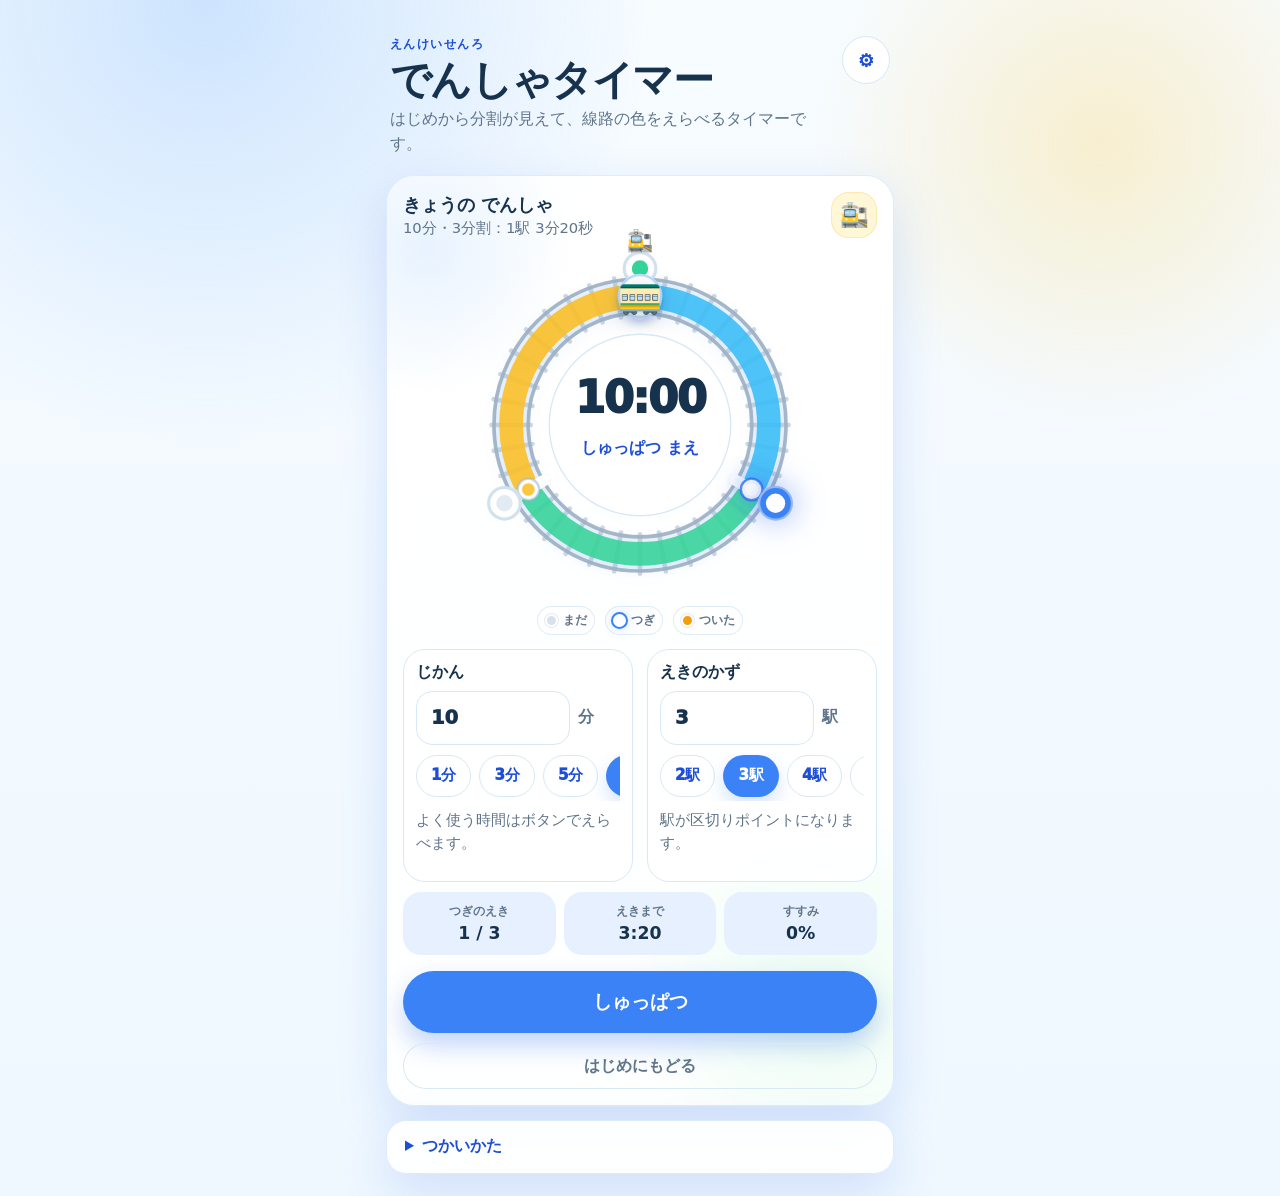
==== commit cf68d7d1: "Add files via upload" ====
--- a/index.html
+++ b/index.html
@@ -1,1053 +1,182 @@
-<!DOCTYPE html>
-
+<!doctype html>
 <html lang="ja">
 <head>
-<meta charset="utf-8"/>
-<meta content="width=device-width, initial-scale=1.0, viewport-fit=cover" name="viewport"/>
-<meta content="#e6002d" name="theme-color"/>
-<meta content="でんしゃタイマー" name="application-name"/>
-<meta content="yes" name="apple-mobile-web-app-capable"/>
-<meta content="default" name="apple-mobile-web-app-status-bar-style"/>
-<meta content="でんしゃタイマー" name="apple-mobile-web-app-title"/>
-<meta content="駅と区間の時間を自由に設定でき、My設定で複数の電車を同時に走らせられる電車タイマーです。" name="description"/>
-<title>でんしゃタイマー</title>
-<link href="manifest.webmanifest" rel="manifest"/>
-<link href="icon-192.png" rel="icon" sizes="192x192" type="image/png"/>
-<link href="icon-192.png" rel="apple-touch-icon"/>
-<link href="style.css" rel="stylesheet"/>
+  <meta charset="utf-8" />
+  <meta name="viewport" content="width=device-width, initial-scale=1, viewport-fit=cover" />
+  <meta name="theme-color" content="#3b82f6" />
+  <meta name="color-scheme" content="light" />
+  <meta name="description" content="円形の線路を電車が走る、子ども向けのWebタイマー" />
+  <link rel="manifest" href="manifest.webmanifest" />
+  <link rel="stylesheet" href="style.css" />
+  <title>でんしゃタイマー</title>
 </head>
 <body>
-<a class="skip-link" href="#mainContent">メイン内容へ移動</a>
-<div class="app-shell">
-<header class="app-header">
-<button aria-controls="sideMenu" aria-expanded="false" aria-label="メニューを開く" class="icon-button" id="menuButton" type="button">
-<span aria-hidden="true">☰</span>
-</button>
-<h1 class="app-title">
-<span aria-hidden="true" class="app-title-mark">🚆</span>
-<span class="app-title-copy">
-<span>でんしゃタイマー</span>
-<small class="app-title-subtitle">経路型ビジュアルタイマー</small>
-</span>
-</h1>
-<button aria-controls="settingsPanel" aria-expanded="false" aria-label="設定を開く" class="icon-button" id="settingsButton" type="button">
-<span aria-hidden="true">⚙️</span>
-</button>
-</header>
-<main class="main-content" id="mainContent">
-<div class="app-page is-active" data-page="timer" id="pageTimer">
-      <!-- 表示順：線路切替 → 線路表示エリア → 現在区間・次の駅 → 操作ボタン → ＋1分・＋5分 -->
-      <section aria-labelledby="railwayHeading" class="railway-card" id="routeSection">
-<div class="timer-route-heading-source visually-hidden">
-<div>
-<p class="eyebrow">経路案内</p>
-<h2 id="railwayHeading">横線路</h2>
-</div>
-<span class="status-badge" id="trackShapeBadge">路線図：横</span>
-</div>
+  <div class="app-shell">
+    <header class="app-header">
+      <div>
+        <p class="eyebrow">えんけいせんろ</p>
+        <h1>でんしゃタイマー</h1>
+        <p class="lead">はじめから分割が見えて、線路の色をえらべるタイマーです。</p>
+      </div>
+      <button id="settingsToggle" class="icon-button" type="button" aria-label="保護者設定を開く" aria-expanded="false" aria-controls="settingsPanel">
+        ⚙️
+      </button>
+    </header>
 
-<div aria-label="線路の形を切り替える" class="track-shape-switcher" id="trackShapeSwitcher" role="group">
-<button aria-label="横線路に切り替える" aria-pressed="true" class="track-shape-button is-selected" data-track-shape="horizontal" type="button">
-<span aria-hidden="true" class="track-shape-button-icon">↔️</span>
-<span>横</span>
-</button>
-<button aria-label="縦線路に切り替える" aria-pressed="false" class="track-shape-button" data-track-shape="vertical" type="button">
-<span aria-hidden="true" class="track-shape-button-icon">↕️</span>
-<span>縦</span>
-</button>
-<button aria-label="円形線路に切り替える" aria-pressed="false" class="track-shape-button" data-track-shape="circle" type="button">
-<span aria-hidden="true" class="track-shape-button-icon">⭕</span>
-<span>円</span>
-</button>
-</div>
-<div aria-label="現在設定されている駅と区間の進行状況" class="railway-preview railway-stage railway-preview--horizontal" data-track-shape="horizontal" id="railwayPreview">
-<p class="arrival-notice" hidden="" id="arrivalNotice" role="status">
-            駅につきました
-          </p>
-<section aria-label="線路内の残り時間" aria-live="off" class="route-time-panel" id="routeTimePanel">
-<span class="route-time-title">のこり時間</span>
-<div class="route-time-content" id="routeTimeContent">
-<div class="route-time-value-block">
-<small>全体</small>
-<strong>30:00</strong>
-</div>
-</div>
-<span class="route-time-state" id="routeTimerStateText">出発前です</span>
-</section>
-<div class="railway-track railway-track--horizontal" data-track-shape="horizontal" id="railwayTrack"></div>
-</div>
-<div aria-label="線路全体の進み具合" aria-valuemax="100" aria-valuemin="0" aria-valuenow="0" class="journey-progress" role="progressbar">
-<div class="journey-progress-heading">
-<span>ゴールまでの進捗</span>
-<strong id="journeyProgressText">0%</strong>
-</div>
-<div aria-hidden="true" class="journey-progress-track">
-<span id="journeyProgressBar" style="width: 0%;"></span>
-</div>
-</div>
-<div class="segment-overview">
-<h3>経路の内訳</h3>
-<ul class="segment-overview-list" id="segmentOverviewList"></ul>
-</div>
-</section>
+    <main>
+      <section id="timerCard" class="timer-card" aria-labelledby="timer-title">
+        <div class="card-title-row compact">
+          <div>
+            <h2 id="timer-title">きょうの でんしゃ</h2>
+            <p id="segmentSummary" class="subtext">10分・3分割：1駅 3分20秒</p>
+          </div>
+          <div id="visualStatusBadge" class="status-badge" aria-hidden="true">🚉</div>
+        </div>
 
-      <section aria-label="タイマー操作" class="timer-actions-card" id="timerActionsSection">
-<dl class="journey-status-grid">
-<div class="journey-status-item">
-<dt>乗車中の区間</dt>
-<dd id="currentSegmentName">スタート → 駅1</dd>
-</div>
-<div class="journey-status-item">
-<dt>次の停車駅</dt>
-<dd id="nextStationName">駅1</dd>
-</div>
-</dl><p aria-live="polite" class="active-train-summary active-train-summary--timer-page" id="activeTrainSummary">
-          運行中の電車：1本
-        </p>
+        <div class="circle-wrap">
+          <svg id="timerSvg" class="timer-svg" viewBox="0 0 260 260" role="img" aria-labelledby="circleTitle circleDesc">
+            <title id="circleTitle">でんしゃタイマー</title>
+            <desc id="circleDesc">スタート前から色分けされた円形線路、駅、走っている電車、ゴールを表示します。</desc>
+            <defs>
+              <filter id="softShadow" x="-30%" y="-30%" width="160%" height="160%">
+                <feDropShadow dx="0" dy="4" stdDeviation="3" flood-color="#1d4ed8" flood-opacity="0.2" />
+              </filter>
+              <linearGradient id="railGradient" x1="0" y1="0" x2="1" y2="1">
+                <stop offset="0%" stop-color="#60a5fa" />
+                <stop offset="100%" stop-color="#2563eb" />
+              </linearGradient>
+            </defs>
+            <g id="railLayer" aria-hidden="true"></g>
+            <g id="segmentLayer" aria-hidden="true"></g>
+            <g id="stationLayer" aria-hidden="true"></g>
+            <g id="trainLayer" aria-hidden="true"></g>
+            <circle class="track-inner" cx="130" cy="130" r="69"></circle>
+            <text id="timeText" class="time-text" x="130" y="121" text-anchor="middle">10:00</text>
+            <text id="stateText" class="state-text" x="130" y="151" text-anchor="middle">しゅっぱつ まえ</text>
+          </svg>
+          <div id="celebration" class="celebration" aria-hidden="true">
+            <span>⭐</span><span>✨</span><span>⭐</span><span>✨</span>
+          </div>
+        </div>
+        <p id="screenReaderStatus" class="sr-only" aria-live="polite">でんしゃはしゅっぱつ前です。</p>
 
-<div class="timer-actions-layout">
-<div class="action-zone action-zone--primary">
-<p class="action-zone-label">出発・停車</p>
-<div aria-label="タイマー操作" class="primary-controls">
-<button aria-label="タイマーをはじめる" class="control-button control-button--start" id="startButton" type="button">
-<span aria-hidden="true" id="startButtonIcon">▶</span>
-<span id="startButtonText">はじめる</span>
-</button>
-<button aria-label="タイマーを最初から始める" class="control-button control-button--start-over" hidden="" id="startOverButton" type="button">
-<span aria-hidden="true">↺</span>
-<span>はじめから</span>
-</button>
-<button aria-label="タイマーを一時停止する" class="control-button control-button--pause" hidden="" id="pauseButton" type="button">
-<span aria-hidden="true">⏸</span>
-<span>一時停止</span>
-</button>
-<button aria-label="タイマーをリセットする" class="control-button control-button--neutral" hidden="" id="resetButton" type="button">
-<span aria-hidden="true">↺</span>
-<span>リセット</span>
-</button>
-</div>
-</div>
-<div class="action-zone action-zone--time-adjust">
-<p class="action-zone-label">時間を少し調整</p>
-<div aria-label="時間を追加" class="quick-add-controls">
-<button aria-label="追加先を選んで時間を1分追加する" class="quick-add-button" id="addOneMinuteButton" type="button">
-            ＋1分
-          </button>
-<button aria-label="追加先を選んで時間を5分追加する" class="quick-add-button" id="addFiveMinutesButton" type="button">
-            ＋5分
-          </button>
-</div>
-</div>
-</div>
-<section aria-labelledby="completionTitle" class="completion-panel" hidden="" id="completionPanel">
-<div aria-hidden="true" class="completion-icon">🎉</div>
-<h2 id="completionTitle">ゴールにつきました！</h2>
-<p id="completionMessage">30分のタイマーが終わりました。</p>
-<button aria-label="タイマーを最初からもういちど始める" class="restart-button" id="restartButton" type="button">
-<span aria-hidden="true">▶</span>
-            もういちど始める
-          </button>
-</section>
-<section aria-labelledby="timeAdditionHistoryTitle" class="time-addition-history-card" hidden="" id="timeAdditionHistoryCard">
-<div class="time-addition-history-header">
-<div>
-<p class="eyebrow">この画面での変更</p>
-<h2 id="timeAdditionHistoryTitle">時間追加の履歴</h2>
-</div>
-<button aria-label="直前の時間追加を取り消す" class="undo-time-button" disabled="" id="undoTimeAdditionButton" type="button">
-              ↶ 取り消す
-            </button>
-</div>
-<ul class="time-addition-history-list" id="timeAdditionHistoryList"></ul>
-</section>
-<p class="stage-note">
-          予定に合わせて一時停止や時間追加ができます。
-        </p>
-</section>
-      <!-- 残り時間などを更新するための非表示データソース。表示レイアウトには参加しません。 -->
-      <section aria-hidden="true" aria-labelledby="timerHeading" class="timer-card timer-card--hero timer-card--source timer-card--data-source" hidden="" id="timerSection">
-<div class="timer-time-summary">
-<p class="eyebrow" id="timerHeading">ゴールまで</p>
-<p class="timer-support-copy">スタートからゴールまでを一画面で確認できます</p>
-<p aria-label="残り時間30分" aria-live="off" class="timer-display" id="remainingTime" role="timer">
-          30:00
-        </p>
-<p class="next-station">
-          この区間
-          <strong id="nextStationTime">10:00</strong>
-</p>
-<p aria-live="polite" class="timer-state-label" id="timerStateLabel">
-<span aria-hidden="true" class="timer-state-dot"></span>
-<span id="timerStateText">出発前です</span>
-</p>
+        <div class="visual-guide" aria-hidden="true">
+          <div class="guide-item"><span class="sample-station future"></span><span>まだ</span></div>
+          <div class="guide-item"><span class="sample-station next"></span><span>つぎ</span></div>
+          <div class="guide-item"><span class="sample-station passed"></span><span>ついた</span></div>
+        </div>
 
-</div>
-</section>
+        <div class="input-panel" aria-label="タイマー時間と駅の数の入力">
+          <div class="field-block">
+            <label for="minutesInput">じかん</label>
+            <div class="number-row">
+              <input id="minutesInput" type="number" inputmode="decimal" min="0.5" max="600" step="0.5" value="10" aria-describedby="minutesHelp" />
+              <span class="unit-label">分</span>
+            </div>
+            <div class="chip-row" aria-label="時間の候補">
+              <button class="chip" type="button" data-minutes="1">1分</button>
+              <button class="chip" type="button" data-minutes="3">3分</button>
+              <button class="chip" type="button" data-minutes="5">5分</button>
+              <button class="chip is-selected" type="button" data-minutes="10">10分</button>
+              <button class="chip" type="button" data-minutes="15">15分</button>
+              <button class="chip" type="button" data-minutes="30">30分</button>
+            </div>
+            <p id="minutesHelp" class="hint">よく使う時間はボタンでえらべます。</p>
+          </div>
+
+          <div class="field-block">
+            <label for="segmentsInput">えきのかず</label>
+            <div class="number-row">
+              <input id="segmentsInput" type="number" inputmode="numeric" min="1" max="12" step="1" value="3" aria-describedby="segmentsHelp" />
+              <span class="unit-label">駅</span>
+            </div>
+            <div class="chip-row" aria-label="駅の数の候補">
+              <button class="chip" type="button" data-segments="2">2駅</button>
+              <button class="chip is-selected" type="button" data-segments="3">3駅</button>
+              <button class="chip" type="button" data-segments="4">4駅</button>
+              <button class="chip" type="button" data-segments="5">5駅</button>
+            </div>
+            <p id="segmentsHelp" class="hint">駅が区切りポイントになります。</p>
+          </div>
+        </div>
+
+        <div class="status-grid" aria-label="進行状況">
+          <div>
+            <span>つぎのえき</span>
+            <strong id="currentSegment">1 / 3</strong>
+          </div>
+          <div>
+            <span>えきまで</span>
+            <strong id="segmentLeft">3:20</strong>
+          </div>
+          <div>
+            <span>すすみ</span>
+            <strong id="progressPercent">0%</strong>
+          </div>
+        </div>
+
+        <div class="controls">
+          <button id="startPauseButton" class="primary-button" type="button">しゅっぱつ</button>
+          <button id="resetButton" class="secondary-button" type="button">はじめにもどる</button>
+        </div>
+      </section>
+
+      <details class="help-card">
+        <summary>つかいかた</summary>
+        <ul>
+          <li>じかんと、えきのかずをえらびます。</li>
+          <li>「しゅっぱつ」をおすと、でんしゃが円形の線路をすすみます。</li>
+          <li>線路の色は、保護者設定で「単色」と「色違い」をえらべます。</li>
+          <li>音、振動、画面ロックは保護者設定で変えられます。</li>
+        </ul>
+      </details>
+    </main>
+  </div>
+
+  <div id="sheetBackdrop" class="sheet-backdrop" hidden></div>
+  <section id="settingsPanel" class="settings-card" aria-labelledby="settings-title" role="dialog" aria-modal="true" hidden>
+    <div class="sheet-handle" aria-hidden="true"></div>
+    <div class="settings-header">
+      <div>
+        <p class="eyebrow">保護者設定</p>
+        <h2 id="settings-title">でんしゃタイマー設定</h2>
       </div>
-<div class="app-page" data-page="edit" hidden="" id="pageEdit">
-<section aria-labelledby="editPageHeading" class="page-intro-card">
-<div class="section-heading-row">
-<div>
-<p class="eyebrow">経路編集</p>
-<h2 id="editPageHeading">タイマーの経路を編集</h2>
-</div>
-<span class="status-badge">直接編集</span>
-</div>
-<p class="page-intro-copy">
-            このページで、1単位の分数、駅名、区間ごとの単位数、線路の形を変更できます。
-          </p>
-</section>
-<section aria-labelledby="summaryHeading" class="summary-card" id="summarySection">
-<div class="section-heading-row summary-heading-row">
-<div>
-<p class="eyebrow">検索条件</p>
-<h2 id="summaryHeading">現在の設定</h2>
-</div>
-<span aria-label="現在適用中の設定" class="current-setting-chip">設定中</span>
-</div>
-<dl class="summary-grid">
-<div class="summary-item">
-<dt>設定時間</dt>
-<dd id="summaryDuration">30分</dd>
-</div>
-<div class="summary-item">
-<dt>1単位</dt>
-<dd id="summaryUnitMinutes">5分</dd>
-</div>
-<div class="summary-item">
-<dt>合計</dt>
-<dd id="summaryTotalUnits">6単位</dd>
-</div>
-<div class="summary-item">
-<dt>駅の数</dt>
-<dd id="summaryStationCount">4駅</dd>
-</div>
-<div class="summary-item">
-<dt>線路の形</dt>
-<dd id="summaryTrackShape">横</dd>
-</div>
-<div class="summary-item">
-<dt>区間の数</dt>
-<dd id="summarySegmentCount">3区間</dd>
-</div>
-<div class="summary-item summary-item--wide">
-<dt>追加した時間</dt>
-<dd id="summaryAddedMinutes">0分</dd>
-</div>
-<div class="summary-item summary-item--wide">
-<dt>タイマーの状態</dt>
-<dd id="timerStateSummary">開始前</dd>
-</div>
-</dl>
-</section>
-<form class="route-editor-card settings-form" id="routeEditorForm" novalidate="">
-<div class="route-editor-heading">
-<div>
-<p class="eyebrow">編集内容</p>
-<h2>駅・区間・線路</h2>
-</div>
-<span class="status-badge">未保存の変更</span>
-</div>
-<section aria-labelledby="unitSettingsHeading" class="settings-section">
-<div class="settings-section-heading">
-<div>
-<p class="settings-step">1</p>
-<div>
-<h3 id="unitSettingsHeading">1単位の時間</h3>
-<p>区間時間の基準になる分数です。</p>
-</div>
-</div>
-</div>
-<div class="unit-setting-grid">
-<div class="form-field">
-<label for="unitPresetSelect">よく使う時間</label>
-<select id="unitPresetSelect" name="unitPreset">
-<option value="1">1分</option>
-<option value="2">2分</option>
-<option value="3">3分</option>
-<option selected="" value="5">5分</option>
-<option value="10">10分</option>
-<option value="15">15分</option>
-<option value="custom">直接入力</option>
-</select>
-</div>
-<div class="form-field">
-<label for="unitMinutesInput">1単位</label>
-<div class="number-input-with-unit">
-<input aria-describedby="unitMinutesHelp" id="unitMinutesInput" inputmode="numeric" max="180" min="1" name="unitMinutes" step="1" type="number" value="5"/>
-<span>分</span>
-</div>
-<p class="field-help" id="unitMinutesHelp">
-              1～180分で入力してください。
-            </p>
-</div>
-</div>
-</section>
-<section aria-labelledby="stationSettingsHeading" class="settings-section">
-<div class="settings-section-heading">
-<div>
-<p class="settings-step">2</p>
-<div>
-<h3 id="stationSettingsHeading">駅の名前</h3>
-<p>スタートとゴールは削除できません。</p>
-</div>
-</div>
-</div>
-<div class="station-editor-list" id="stationEditorList"></div>
-<button aria-label="ゴールの前に新しい駅を追加する" class="outline-button" id="addStationButton" type="button">
-<span aria-hidden="true">＋</span>
-          ゴールの前に駅を追加
-        </button>
-</section>
-<section aria-labelledby="segmentSettingsHeading" class="settings-section">
-<div class="settings-section-heading">
-<div>
-<p class="settings-step">3</p>
-<div>
-<h3 id="segmentSettingsHeading">区間ごとの単位数</h3>
-<p>マイナス・プラスで使用する単位数を変更します。</p>
-</div>
-</div>
-</div>
-<div class="segment-editor-list" id="segmentEditorList"></div>
-</section>
-<section aria-live="polite" class="settings-total-card">
-<div>
-<span>合計単位</span>
-<strong id="draftTotalUnits">6単位</strong>
-</div>
-<div>
-<span>設定時間</span>
-<strong id="draftTotalMinutes">30分</strong>
-</div>
-</section>
-<fieldset class="form-field">
-<legend>線路の形</legend>
-<p class="field-help track-shape-help">
-          表示だけを変更する場合は、タイマーの残り時間と現在位置を保ちます。
-        </p>
-<div class="radio-card-group">
-<label class="radio-card">
-<input checked="" name="trackShape" type="radio" value="horizontal"/>
-<span aria-hidden="true" class="radio-track-preview radio-track-preview--horizontal">
-<i></i><i></i><i></i>
-</span>
-<span>横線路</span>
-</label>
-<label class="radio-card">
-<input name="trackShape" type="radio" value="vertical"/>
-<span aria-hidden="true" class="radio-track-preview radio-track-preview--vertical">
-<i></i><i></i><i></i>
-</span>
-<span>縦線路</span>
-</label>
-<label class="radio-card">
-<input name="trackShape" type="radio" value="circle"/>
-<span aria-hidden="true" class="radio-track-preview radio-track-preview--circle">
-<i></i><i></i><i></i>
-</span>
-<span>円形線路</span>
-</label>
-</div>
-</fieldset>
-<div class="route-editor-actions">
-<p class="route-editor-actions-hint">変更した内容は「変更を反映する」でタイマーへ反映されます。</p>
-<button aria-label="未保存の経路変更を取り消す" class="cancel-button" id="resetRouteEditorButton" type="button">
-              変更を取り消す
-            </button>
-<button aria-label="経路の変更を反映する" class="apply-button" type="submit">
-              変更を反映する
-            </button>
-</div>
-</form>
-</div>
-<div class="app-page" data-page="presets" hidden="" id="pagePresets">
-<section aria-labelledby="quickRoutesHeading" class="quick-routes-card" id="quickRoutesSection">
-<div class="section-heading-row quick-routes-heading-row">
-<div>
-<p class="eyebrow">よく使う路線</p>
-<h2 id="quickRoutesHeading">すぐ使う</h2>
-</div>
-<span class="status-badge">開始前で追加</span>
-</div>
-<p class="quick-routes-introduction">
-          日常の活動で使いやすい路線を、運行中の電車リストへすぐ追加できます。追加しても自動では出発せず、表示中の電車も切り替わりません。
-        </p>
-<div aria-label="すぐ使う路線" class="quick-routes-list">
-<button class="quick-route-button" data-quick-route="break5" type="button">
-<span aria-hidden="true" class="quick-route-icon">🚃</span>
-<span class="quick-route-copy">
-<strong>休憩5分号</strong>
-<small>スタート → 休憩駅 → ゴール</small>
-</span>
-</button>
-<button class="quick-route-button" data-quick-route="cleanup10" type="button">
-<span aria-hidden="true" class="quick-route-icon">🚃</span>
-<span class="quick-route-copy">
-<strong>お片付け10分号</strong>
-<small>スタート → 前半 → 後半 → ゴール</small>
-</span>
-</button>
-<button class="quick-route-button" data-quick-route="morning15" type="button">
-<span aria-hidden="true" class="quick-route-icon">🚃</span>
-<span class="quick-route-copy">
-<strong>朝の支度15分号</strong>
-<small>スタート → 準備 → 確認 → ゴール</small>
-</span>
-</button>
-<button class="quick-route-button" data-quick-route="reading15" type="button">
-<span aria-hidden="true" class="quick-route-icon">🚃</span>
-<span class="quick-route-copy">
-<strong>読書15分号</strong>
-<small>スタート → 前半 → 後半 → ゴール</small>
-</span>
-</button>
-<button class="quick-route-button" data-quick-route="study25" type="button">
-<span aria-hidden="true" class="quick-route-icon">🚃</span>
-<span class="quick-route-copy">
-<strong>勉強25分号</strong>
-<small>スタート → 集中1 → 集中2 → まとめ → ゴール</small>
-</span>
-</button>
-</div>
-</section>
-<section aria-labelledby="activeTrainsHeading" class="active-trains-card" id="activeTrainsSection">
-<div class="section-heading-row active-trains-heading-row">
-<div>
-<p class="eyebrow">いま使う電車</p>
-<h2 id="activeTrainsHeading">運行中の電車</h2>
-</div>
-<span class="status-badge" id="activeTrainsCountBadge">1本</span>
-</div>
-<p class="active-trains-introduction">
-          タイマー画面では1本の電車を大きく表示します。ここでは、表示する電車を選んだり、電車ごとに出発・一時停止・はじめから・削除を操作できます。
-        </p>
-<div class="active-train-add-area">
-<div class="active-train-add-heading">
-<h3>電車を追加する</h3>
-<p>今の経路をコピーするか、時間と駅数を選んで新しい電車を作れます。</p>
-</div>
-<div class="active-train-add-buttons">
-<button aria-label="今の経路を電車として追加する" class="active-train-add-button" id="addCurrentRouteTrainButton" type="button">
-<span aria-hidden="true">🚆</span>
-<span>今の経路を電車として追加</span>
-</button>
-<button aria-label="新しい電車を追加する" class="active-train-add-button active-train-add-button--secondary" id="openCreateTrainButton" type="button">
-<span aria-hidden="true">🚃</span>
-<span>新しい電車を追加</span>
-</button>
-</div>
-<p class="active-train-add-note">
-            追加しても、初期状態では表示中の電車は切り替わりません。操作は下の運行中リストから行えます。
-          </p>
-</div>
-<div aria-live="polite" class="active-trains-list" id="activeTrainsList"></div>
-</section>
-<section aria-labelledby="presetHeading" class="preset-card" id="presetSection">
-<div class="section-heading-row preset-heading-row">
-<div>
-<p class="eyebrow">Myタイマー</p>
-<h2 id="presetHeading">登録した経路</h2>
-</div>
-<span class="status-badge" id="storageStatusBadge">保存できます</span>
-</div>
-<p class="preset-introduction">
-          よく使う時間・駅・区間を登録して、次回すぐに呼び出せます。
-          タイマー動作中の残り時間は保存せず、再読み込み後は開始前へ戻ります。
-        </p>
-<div class="preset-save-box">
-<div class="form-field preset-name-field">
-<label for="presetNameInput">登録名</label>
-<input autocomplete="off" id="presetNameInput" maxlength="40" placeholder="例：朝の準備" type="text"/>
-</div>
-<button aria-label="現在の設定を新しいプリセットとして保存する" class="apply-button preset-save-button" id="savePresetButton" type="button">
-<span aria-hidden="true">💾</span>
-            この経路を登録
-          </button>
-</div>
-<div class="preset-list-header">
-<h3>登録済み経路</h3>
-<p id="presetCountText">0件</p>
-</div>
-<div aria-live="polite" class="preset-list" id="presetList"></div>
+      <button id="settingsCloseButton" class="icon-button small" type="button" aria-label="設定を閉じる">×</button>
+    </div>
 
-</section>
-<section aria-labelledby="dataManagementHeading" class="data-management data-management-card" id="dataManagementSection">
-<div class="data-management-heading">
-<div>
-<p class="eyebrow">バックアップと初期化</p>
-<h3 id="dataManagementHeading">データ管理</h3>
-</div>
-<p id="lastSavedText">まだ保存されていません</p>
-</div>
-<div class="data-action-grid">
-<button aria-label="現在の設定とプリセットをJSONファイルに書き出す" class="data-action-button" id="exportJsonButton" type="button">
-<span aria-hidden="true">⬇️</span>
-              JSONを書き出す
-            </button>
-<button aria-label="JSONファイルから設定とプリセットを読み込む" class="data-action-button" id="importJsonButton" type="button">
-<span aria-hidden="true">⬆️</span>
-              JSONを読み込む
-            </button>
-<input accept="application/json,.json" class="visually-hidden" id="importJsonInput" tabindex="-1" type="file"/>
-<button aria-label="現在の設定だけを初期状態へ戻す" class="data-action-button" id="resetCurrentSettingsButton" type="button">
-<span aria-hidden="true">↺</span>
-              現在の設定を初期化
-            </button>
-<button aria-label="保存済みのプリセットをすべて削除する" class="data-action-button data-action-button--danger" id="deleteAllPresetsButton" type="button">
-<span aria-hidden="true">🗑️</span>
-              全プリセットを削除
-            </button>
-<button aria-label="保存データをすべて削除してアプリ全体を初期状態へ戻す" class="data-action-button data-action-button--danger data-action-button--wide" id="resetEntireAppButton" type="button">
-<span aria-hidden="true">⚠️</span>
-              アプリ全体を初期状態へ戻す
-            </button>
-</div>
-</section>
-</div>
-<div class="app-page" data-page="settings" hidden="" id="pageSettings">
-<section aria-labelledby="settingsPageHeading" class="page-intro-card">
-<div class="section-heading-row">
-<div>
-<p class="eyebrow">設定</p>
-<h2 id="settingsPageHeading">表示と使い方</h2>
-</div>
-<span class="status-badge">表示・音・情報</span>
-</div>
-<p class="page-intro-copy">見え方、音、画面ロック、残り時間の表示方法などは、下のボタンから設定できます。</p>
-<button aria-label="表示と音の設定を開く" class="apply-button" id="openPreferencesPanelButton" type="button">
-<span aria-hidden="true">⚙️</span>
-          表示と音の設定を開く
-        </button>
-</section>
-<section aria-labelledby="settingsOverviewHeading" class="settings-overview-card" id="settingsOverviewSection">
-<div class="section-heading-row">
-<div>
-<p class="eyebrow">設定項目</p>
-<h2 id="settingsOverviewHeading">調整できること</h2>
-</div>
-<span class="status-badge">一覧</span>
-</div>
-<p class="page-intro-copy">音、表示、文字サイズ、ロック、画面をつけたままにする設定をここで確認できます。変更は「表示と音の設定を開く」から行います。</p>
-<div class="settings-overview-grid" aria-label="設定項目の一覧">
-<article class="settings-overview-item">
-<span aria-hidden="true" class="settings-overview-icon">🔔</span>
-<div><h3>音</h3><p>駅到着音、ゴール音、操作音、音量を調整します。</p></div>
-</article>
-<article class="settings-overview-item">
-<span aria-hidden="true" class="settings-overview-icon">👀</span>
-<div><h3>表示</h3><p>線路内の残り時間、全体・区間表示を選びます。</p></div>
-</article>
-<article class="settings-overview-item">
-<span aria-hidden="true" class="settings-overview-icon">🔤</span>
-<div><h3>文字と見やすさ</h3><p>文字サイズ、高コントラスト、動きを減らす設定です。</p></div>
-</article>
-<article class="settings-overview-item">
-<span aria-hidden="true" class="settings-overview-icon">🔒</span>
-<div><h3>いたずら防止ロック</h3><p>ロック中は操作を止め、3秒長押しで解除します。</p></div>
-</article>
-<article class="settings-overview-item">
-<span aria-hidden="true" class="settings-overview-icon">💡</span>
-<div><h3>運転中は画面をつけたままにする</h3><p>運転中に画面が暗くなりにくいようにします。</p></div>
-</article>
-</div>
-</section>
-<section aria-labelledby="guideHeading" class="guide-card" id="guideSection">
-<div class="section-heading-row">
-<div>
-<p class="eyebrow">使い方</p>
-<h2 id="guideHeading">操作ガイド</h2>
-</div>
-<span class="status-badge">キーボード対応</span>
-</div>
-<div class="guide-grid">
-<article class="guide-item">
-<span aria-hidden="true" class="guide-icon">1</span>
-<div><h3>時間と駅を設定</h3><p>歯車から1単位、駅名、区間の単位数を決めます。</p></div>
-</article>
-<article class="guide-item">
-<span aria-hidden="true" class="guide-icon">2</span>
-<div><h3>線路を選択</h3><p>横・縦・円の表示は、運転中でも切り替えられます。</p></div>
-</article>
-<article class="guide-item">
-<span aria-hidden="true" class="guide-icon">3</span>
-<div><h3>はじめる</h3><p>電車が時間に合わせて進み、駅までの残り時間を表示します。</p></div>
-</article>
-<article class="guide-item">
-<span aria-hidden="true" class="guide-icon">4</span>
-<div><h3>必要なら時間を追加</h3><p>＋1分・＋5分を現在区間または最後の区間へ追加できます。</p></div>
-</article>
-</div>
-<div class="shortcut-box">
-<h3>キーボード操作</h3>
-<dl>
-<div><dt><kbd>Space</kbd></dt><dd>開始・一時停止・再開</dd></div>
-<div><dt><kbd>R</kbd></dt><dd>はじめから</dd></div>
-<div><dt><kbd>M</kbd></dt><dd>音のオン・オフ</dd></div>
-<div><dt><kbd>Esc</kbd></dt><dd>開いている画面を閉じる</dd></div>
-</dl>
-</div>
-</section>
-<section aria-labelledby="aboutHeading" class="about-card" id="aboutSection">
-<div class="section-heading-row">
-<div>
-<p class="eyebrow">アプリ情報</p>
-<h2 id="aboutHeading">でんしゃタイマー</h2>
-</div>
-<span class="status-badge">Version 1.18.0</span>
-</div>
-<dl class="about-list">
-<div><dt>バージョン</dt><dd>1.18.0</dd></div>
-<div><dt>更新日</dt><dd>2026年6月10日</dd></div>
-<div><dt>保存場所</dt><dd>この端末のブラウザ内</dd></div>
-<div><dt>通信</dt><dd>設定やプリセットを外部へ送信しません</dd></div>
-</dl>
-<div class="pwa-status-card">
-<div>
-<p class="eyebrow">オフライン利用</p>
-<h3>ホーム画面から使えます</h3>
-<p id="pwaStatusText">オフライン機能を準備しています。</p>
-</div>
-<div class="pwa-actions">
-<span class="network-status-badge" id="networkStatusBadge">オンライン</span>
-<button class="install-app-button" hidden="" id="installAppButton" type="button">
-              ホーム画面に追加
-            </button>
-</div>
-</div>
-<div class="disclaimer-box">
-<h3>免責事項</h3>
-<p>本アプリは時間の見通しを支援する補助ツールです。安全管理、医療、教育上の判断を代替するものではありません。重要な予定では、端末の時計や他の方法も併用してください。</p>
-</div>
-</section>
-</div>
-</main>
-</div>
-<nav aria-label="スマートフォン用ページナビゲーション" class="mobile-bottom-nav">
-<button aria-current="page" aria-label="タイマー画面を表示" class="mobile-nav-item is-active" data-page-target="timer" type="button">
-<span aria-hidden="true">⏱️</span>
-<span>タイマー</span>
-</button>
-<button aria-label="経路編集画面を表示" class="mobile-nav-item" data-page-target="edit" type="button">
-<span aria-hidden="true">🛤️</span>
-<span>経路編集</span>
-</button>
-<button aria-label="My設定画面を表示" class="mobile-nav-item" data-page-target="presets" type="button">
-<span aria-hidden="true">💾</span>
-<span>My設定</span>
-</button>
-<button aria-label="設定画面を表示" class="mobile-nav-item mobile-nav-button" data-page-target="settings" id="mobileSettingsButton" type="button">
-<span aria-hidden="true">⚙️</span>
-<span>設定</span>
-</button>
-</nav>
-<div class="backdrop" hidden="" id="menuBackdrop"></div>
-<nav aria-hidden="true" aria-label="メインメニュー" class="side-menu" id="sideMenu">
-<div class="panel-header">
-<div>
-<p class="eyebrow">メニュー</p>
-<h2>でんしゃタイマー</h2>
-</div>
-<button aria-label="メニューを閉じる" class="icon-button icon-button--small" id="closeMenuButton" type="button">
-<span aria-hidden="true">✕</span>
-</button>
-</div>
-<ul class="menu-list">
-<li>
-<button aria-label="タイマー画面を表示" class="menu-item" data-page-target="timer" id="menuTimerButton" type="button">
-<span aria-hidden="true">⏱️</span>
-          タイマー
-        </button>
-</li>
-<li>
-<button aria-label="タイマーをリセットする" class="menu-item" id="menuResetTimerButton" type="button">
-<span aria-hidden="true">↺</span>
-          タイマーをリセット
-        </button>
-</li>
-<li>
-<button aria-label="My設定画面を表示" class="menu-item" data-page-target="presets" id="menuPresetsButton" type="button">
-<span aria-hidden="true">💾</span>
-          My設定
-        </button>
-</li>
-<li>
-<button aria-label="経路編集画面を表示" class="menu-item" data-page-target="edit" id="menuGuideButton" type="button">
-<span aria-hidden="true">🛤️</span>
-          経路編集
-        </button>
-</li>
-<li>
-<button aria-label="設定画面を表示" class="menu-item" data-page-target="settings" id="menuAboutButton" type="button">
-<span aria-hidden="true">⚙️</span>
-          設定
-        </button>
-</li>
-</ul>
-<p class="panel-note">
-      設定やプリセットはこの端末のブラウザ内に保存されます。
-    </p>
-</nav>
-<div class="backdrop" hidden="" id="settingsBackdrop"></div>
-<aside aria-hidden="true" aria-labelledby="settingsTitle" aria-modal="true" class="settings-panel settings-panel--preferences" id="settingsPanel" role="dialog">
-<div aria-hidden="true" class="panel-handle"></div>
-<div class="panel-header">
-<div>
-<p class="eyebrow">設定</p>
-<h2 id="settingsTitle">表示・音・操作</h2>
-</div>
-<button aria-label="設定を閉じる" class="icon-button icon-button--small" id="closeSettingsButton" type="button">
-<span aria-hidden="true">✕</span>
-</button>
-</div>
-<form class="settings-form preferences-form" id="preferencesForm">
-<section aria-labelledby="comfortSettingsHeading" class="settings-section">
-<div class="settings-section-heading">
-<div>
-<p class="settings-step">4</p>
-<div>
-<h3 id="comfortSettingsHeading">音・表示・操作</h3>
-<p>使う場所や見え方に合わせて調整できます。</p>
-</div>
-</div>
-</div>
-<div class="preference-list">
-<div class="preference-row">
-<div>
-<label for="soundToggle">音を使う</label>
-<p class="field-help">駅到着音、ゴール音、操作音の共通設定です。</p>
-</div>
-<label class="switch">
-<input checked="" id="soundToggle" type="checkbox"/>
-<span aria-hidden="true" class="switch-slider"></span>
-<span class="visually-hidden">音の有効と無効を切り替える</span>
-</label>
-</div>
-<div class="preference-subgroup" id="soundDetailControls">
-<label class="check-option">
-<input checked="" id="stationSoundToggle" type="checkbox"/>
-<span>駅到着音</span>
-</label>
-<label class="check-option">
-<input checked="" id="goalSoundToggle" type="checkbox"/>
-<span>ゴール音</span>
-</label>
-<label class="check-option">
-<input checked="" id="actionSoundToggle" type="checkbox"/>
-<span>操作音</span>
-</label>
-<div class="volume-control">
-<label for="soundVolumeRange">音量</label>
-<input id="soundVolumeRange" max="100" min="0" step="5" type="range" value="55"/>
-<output for="soundVolumeRange" id="soundVolumeOutput">55%</output>
-</div>
-</div>
-<div class="preference-row">
-<div>
-<label for="quietModeToggle">静かなモード</label>
-<p class="field-help">すべての音を止め、動きを少なくします。</p>
-</div>
-<label class="switch">
-<input id="quietModeToggle" type="checkbox"/>
-<span aria-hidden="true" class="switch-slider"></span>
-<span class="visually-hidden">静かなモードを切り替える</span>
-</label>
-</div>
-<div class="preference-row preference-row--guard">
-<div>
-<label for="childLockToggle">いたずら防止ロック</label>
-<p class="field-help">オンにするとタイマー画面の操作を止めます。解除は3秒長押しです。</p>
-</div>
-<label class="switch">
-<input id="childLockToggle" type="checkbox"/>
-<span aria-hidden="true" class="switch-slider"></span>
-<span class="visually-hidden">いたずら防止ロックを切り替える</span>
-</label>
-</div>
-<div class="preference-row preference-row--guard">
-<div>
-<label for="keepAwakeToggle">運転中は画面をつけたままにする</label>
-<p class="field-help" id="wakeLockSupportText">端末やブラウザによっては、画面が暗くなることがあります。</p>
-</div>
-<label class="switch">
-<input id="keepAwakeToggle" type="checkbox"/>
-<span aria-hidden="true" class="switch-slider"></span>
-<span class="visually-hidden">運転中に画面をつけたままにする設定を切り替える</span>
-</label>
-</div>
-<div class="form-field">
-<label for="fontSizeSelect">文字サイズ</label>
-<select id="fontSizeSelect">
-<option value="normal">標準</option>
-<option value="large">大きい</option>
-<option value="xlarge">特大</option>
-</select>
-</div>
-<div class="preference-row">
-<div>
-<label for="highContrastToggle">高コントラスト</label>
-<p class="field-help">文字と境界線をはっきり表示します。</p>
-</div>
-<label class="switch">
-<input id="highContrastToggle" type="checkbox"/>
-<span aria-hidden="true" class="switch-slider"></span>
-<span class="visually-hidden">高コントラスト表示を切り替える</span>
-</label>
-</div>
-<div class="preference-row">
-<div>
-<label for="reduceMotionToggle">動きを減らす</label>
-<p class="field-help">電車の揺れや切り替えアニメーションを抑えます。</p>
-</div>
-<label class="switch">
-<input id="reduceMotionToggle" type="checkbox"/>
-<span aria-hidden="true" class="switch-slider"></span>
-<span class="visually-hidden">アニメーションを減らす設定を切り替える</span>
-</label>
-</div>
-<div class="preference-row">
-<div>
-<label for="circleRemainingTimeToggle">線路内に残り時間を表示</label>
-<p class="field-help">
-                オンにすると、線路内に残り時間を表示します。
-              </p>
-</div>
-<label class="switch">
-<input checked="" id="circleRemainingTimeToggle" type="checkbox"/>
-<span aria-hidden="true" class="switch-slider"></span>
-<span class="visually-hidden">
-                線路内の残り時間表示を切り替える
-              </span>
-</label>
-</div>
-<div class="form-field">
-<label for="remainingTimeDisplayModeSelect">残り時間の表示内容</label>
-<select id="remainingTimeDisplayModeSelect">
-<option value="overall">全体の残り時間</option>
-<option value="segment">その区間の残り時間</option>
-<option value="both">全体とその区間の両方</option>
-<option value="off">表示しない</option>
-</select>
-<p class="field-help">
-              線路内に表示する残り時間の内容を選べます。
-            </p>
-</div>
-</div>
-</section>
-<div class="settings-actions">
-<button aria-label="変更を取り消して設定を閉じる" class="cancel-button" id="cancelSettingsButton" type="button">
-          キャンセル
-        </button>
-<button aria-label="表示と音の設定を保存する" class="apply-button" type="submit">
-          設定を保存
-        </button>
-</div>
-</form>
-</aside>
-<div aria-hidden="true" class="child-lock-overlay" hidden="" id="childLockOverlay">
-<div aria-describedby="childLockDescription" aria-labelledby="childLockTitle" class="child-lock-card" role="dialog">
-<div aria-hidden="true" class="child-lock-icon">🔒</div>
-<div class="child-lock-copy">
-<p class="eyebrow">いたずら防止</p>
-<h2 id="childLockTitle">画面ロック中</h2>
-<p id="childLockDescription">3秒長押しで解除</p>
-</div>
-<button aria-label="3秒長押しで画面ロックを解除する" class="unlock-hold-button" id="unlockHoldButton" type="button">
-<span>3秒長押しで解除</span>
-<span aria-hidden="true" class="unlock-progress-track">
-<span class="unlock-progress-bar" id="unlockProgressBar"></span>
-</span>
-</button>
-</div>
-</div>
-<div class="backdrop create-train-backdrop" hidden="" id="createTrainBackdrop"></div>
-<section aria-describedby="createTrainDescription" aria-hidden="true" aria-labelledby="createTrainTitle" aria-modal="true" class="create-train-panel" id="createTrainPanel" role="dialog">
-<div aria-hidden="true" class="panel-handle"></div>
-<div class="panel-header">
-<div>
-<p class="eyebrow">運行中の電車</p>
-<h2 id="createTrainTitle">新しい電車を追加</h2>
-</div>
-<button aria-label="新しい電車の作成画面を閉じる" class="icon-button icon-button--small" id="closeCreateTrainButton" type="button">
-<span aria-hidden="true">✕</span>
-</button>
-</div>
-<p class="create-train-description" id="createTrainDescription">
-      電車の作り方を選んで、スタート・駅・ゴールと駅間を作ります。
-    </p>
-<form class="create-train-form" id="createTrainForm">
-<section aria-labelledby="newTrainExamplesHeading" class="create-train-section">
-<div class="settings-section-heading create-train-section-heading">
-<div>
-<p class="settings-step">例</p>
-<div>
-<h3 id="newTrainExamplesHeading">入力例</h3>
-<p>押すと入力欄に反映されます。追加はまだ行いません。</p>
-</div>
-</div>
-</div>
-<div aria-label="新しい電車の入力例" class="create-train-examples">
-<button class="create-train-example-button" data-example-train="study25" type="button">勉強25分号</button>
-<button class="create-train-example-button" data-example-train="break5" type="button">休憩5分号</button>
-<button class="create-train-example-button" data-example-train="cleanup10" type="button">お片付け10分号</button>
-<button class="create-train-example-button" data-example-train="morning15" type="button">朝の支度15分号</button>
-<button class="create-train-example-button" data-example-train="reading15" type="button">読書15分号</button>
-</div>
-</section>
-<section aria-labelledby="newTrainFormHeading" class="create-train-section">
-<div class="settings-section-heading create-train-section-heading">
-<div>
-<p class="settings-step">作成</p>
-<div>
-<h3 id="newTrainFormHeading">電車の内容</h3>
-<p>作り方を選ぶと、入力欄が切り替わります。</p>
-</div>
-</div>
-</div>
-<fieldset class="create-train-mode-fieldset" id="newTrainCreationModeFieldset">
-<legend>電車の作り方</legend>
-<div class="create-train-mode-options" role="radiogroup" aria-label="電車の作り方">
-<label class="create-train-mode-option">
-<input checked="" name="newTrainCreationMode" type="radio" value="stationCount"/>
-<span>
-<strong>駅の数を自分で決める</strong>
-<small>全体時間を、決めた駅の数に合わせて分けます。</small>
-</span>
-</label>
-<label class="create-train-mode-option">
-<input name="newTrainCreationMode" type="radio" value="autoByUnit"/>
-<span>
-<strong>時間に合わせて駅を自動で作る</strong>
-<small>1駅間の目安から、駅の数を自動で決めます。</small>
-</span>
-</label>
-</div>
-</fieldset>
-<div class="create-train-grid">
-<div class="form-field create-train-field--wide">
-<label for="newTrainNameInput">電車名</label>
-<input autocomplete="off" id="newTrainNameInput" maxlength="40" type="text" value="勉強25分号"/>
-</div>
-<div class="form-field">
-<label for="newTrainTotalMinutesInput">全体時間</label>
-<div class="number-with-unit">
-<input id="newTrainTotalMinutesInput" inputmode="numeric" max="180" min="1" step="1" type="number" value="25"/>
-<span>分</span>
-</div>
-</div>
-<div class="form-field" id="newTrainStationCountField" data-creation-mode-field="stationCount">
-<label for="newTrainStationCountInput">駅の数</label>
-<div class="number-with-unit">
-<input id="newTrainStationCountInput" inputmode="numeric" max="12" min="2" step="1" type="number" value="4"/>
-<span>駅</span>
-</div>
-<p class="field-help">スタートとゴールを含めた駅の数です。</p>
-</div>
-<div class="form-field" hidden="" id="newTrainUnitMinutesField" data-creation-mode-field="autoByUnit">
-<label for="newTrainUnitMinutesInput">1駅間の目安</label>
-<div class="number-with-unit">
-<input id="newTrainUnitMinutesInput" inputmode="numeric" max="180" min="1" step="1" type="number" value="5"/>
-<span>分</span>
-</div>
-<p class="field-help">この時間を目安に、駅を自動で作ります。</p>
-</div>
-<div class="form-field">
-<label for="newTrainTrackShapeSelect">線路の形</label>
-<select id="newTrainTrackShapeSelect">
-<option value="horizontal">横</option>
-<option value="vertical">縦</option>
-<option value="circle">円</option>
-</select>
-</div>
-<div class="form-field create-train-field--wide">
-<label for="newTrainSoundSelect">音</label>
-<select id="newTrainSoundSelect">
-<option value="default">設定と同じ音</option>
-<option value="goal-only">到着音だけ</option>
-<option value="silent">音なし</option>
-</select>
-</div>
-</div>
-<div aria-live="polite" aria-atomic="true" class="create-train-preview" id="newTrainAutoPreview">
-<p class="create-train-preview-title">できあがる電車</p>
-<dl class="create-train-preview-summary">
-<div><dt>全体</dt><dd>25分</dd></div>
-<div><dt>駅</dt><dd>4駅</dd></div>
-<div><dt>駅間</dt><dd>3区間</dd></div>
-<div><dt>駅間時間</dt><dd>9分、8分、8分</dd></div>
-</dl>
-<p class="create-train-preview-body">スタート → 駅1 → 駅2 → ゴール</p>
-</div>
-<label class="check-option create-train-auto-show">
-<input id="newTrainAutoShowToggle" type="checkbox"/>
-<span>追加後にタイマー画面で表示する</span>
-</label>
-</section>
-<div class="create-train-submit-area">
-<p class="create-train-submit-hint" id="newTrainSubmitHint">この内容で電車を作ります</p>
-<div class="settings-actions create-train-actions">
-<button class="cancel-button" id="cancelCreateTrainButton" type="button">キャンセル</button>
-<button class="apply-button" id="createTrainSubmitButton" type="submit">追加する</button>
-</div>
-</div>
-</form>
-</section>
-<div class="backdrop time-addition-backdrop" hidden="" id="timeAdditionBackdrop"></div>
-<section aria-describedby="timeAdditionDialogDescription" aria-hidden="true" aria-labelledby="timeAdditionDialogTitle" aria-modal="true" class="time-addition-dialog" id="timeAdditionDialog" role="dialog">
-<div aria-hidden="true" class="panel-handle"></div>
-<div class="panel-header">
-<div>
-<p class="eyebrow">時間を追加</p>
-<h2 id="timeAdditionDialogTitle">＋1分を追加します</h2>
-</div>
-<button aria-label="時間追加をキャンセルして閉じる" class="icon-button icon-button--small" id="closeTimeAdditionButton" type="button">
-<span aria-hidden="true">✕</span>
-</button>
-</div>
-<p class="time-addition-description" id="timeAdditionDialogDescription">
-      追加する場所を選んでください。
-    </p>
-<div class="finished-restart-notice" hidden="" id="finishedRestartNotice">
-<strong>ゴール後の追加です</strong>
-<span>追加した時間を最後の区間として、そのまま運転を再開します。</span>
-</div>
-<fieldset class="addition-target-fieldset">
-<legend>追加先</legend>
-<label class="addition-target-card">
-<input checked="" id="additionTargetCurrent" name="additionTarget" type="radio" value="current"/>
-<span aria-hidden="true" class="addition-target-icon">🚃</span>
-<span class="addition-target-copy">
-<strong>現在の区間に追加</strong>
-<small id="currentAdditionTargetLabel">
-            スタート → 駅1に追加します
-          </small>
-</span>
-</label>
-<label class="addition-target-card">
-<input id="additionTargetOverall" name="additionTarget" type="radio" value="overall"/>
-<span aria-hidden="true" class="addition-target-icon">🏁</span>
-<span class="addition-target-copy">
-<strong>ゴールまでの全体時間に追加</strong>
-<small id="overallAdditionTargetLabel">
-            最後の区間へ追加します
-          </small>
-</span>
-</label>
-</fieldset>
-<p class="time-addition-help">
-      現在の区間に追加すると、次の駅への到着時刻が後ろへずれます。
-      全体時間に追加すると、最後の区間が延長されます。
-    </p>
-<div class="time-addition-actions">
-<button class="cancel-button" id="cancelTimeAdditionButton" type="button">
-        キャンセル
-      </button>
-<button class="apply-button" id="confirmTimeAdditionButton" type="button">
-        追加する
-      </button>
-</div>
-</section>
-<div aria-live="polite" class="visually-hidden" id="statusMessage"></div>
-<script defer="" src="app.js"></script>
+    <div class="settings-list">
+      <label class="settings-number">
+        <span>新しく開いたときの駅の数</span>
+        <input id="defaultSegmentsInput" type="number" inputmode="numeric" min="1" max="12" step="1" value="3" />
+      </label>
+      <label class="settings-select">
+        <span>線路の色</span>
+        <select id="railColorModeInput" aria-label="線路の色">
+          <option value="single">単色</option>
+          <option value="multi">色違い</option>
+        </select>
+      </label>
+      <label>
+        <span>スタート時に画面を暗くしにくくする</span>
+        <input id="wakeLockInput" type="checkbox" checked />
+      </label>
+      <label>
+        <span>駅に着いたら振動</span>
+        <input id="vibrationInput" type="checkbox" checked />
+      </label>
+      <label>
+        <span>ゴール音</span>
+        <input id="soundInput" type="checkbox" checked />
+      </label>
+      <label>
+        <span>動きを少なくする（静かモード）</span>
+        <input id="reducedMotionInput" type="checkbox" checked />
+      </label>
+    </div>
+    <p class="hint">設定はこの端末のブラウザに保存されます。</p>
+    <button id="saveSettingsButton" class="secondary-button full" type="button">設定を保存</button>
+  </section>
+
+  <script src="app.js" defer></script>
 </body>
 </html>
--- a/style.css
+++ b/style.css
@@ -1,2546 +1,814 @@
-/* =========================================================
-   でんしゃタイマー 第8段階
-   音・アクセシビリティ・PWA・最終仕上げ
-   ========================================================= */
-
 :root {
-  --color-bg: #eef6fc;
-  --color-surface: #ffffff;
-  --color-surface-soft: #f6fbff;
-  --color-primary: #347fbd;
-  --color-primary-dark: #215f94;
-  --color-primary-light: #d9edfb;
-  --color-green: #4fa36f;
-  --color-green-dark: #357a50;
-  --color-yellow: #f2bd57;
-  --color-red: #d66d69;
-  --color-red-soft: #fff0ef;
-  --color-text: #203142;
-  --color-muted: #64788b;
-  --color-border: #d5e4ef;
-  --color-track: #7d6a5b;
-  --shadow-card: 0 12px 28px rgba(52, 94, 125, 0.11);
-  --radius-large: 24px;
-  --radius-medium: 16px;
-  --radius-small: 12px;
-  --header-height: 64px;
-  --safe-bottom: env(safe-area-inset-bottom, 0px);
-  font-family:
-    "BIZ UDPGothic",
-    "BIZ UDゴシック",
-    "Meiryo",
-    "メイリオ",
-    sans-serif;
-  color: var(--color-text);
-  background: var(--color-bg);
-}
-
-*,
-*::before,
-*::after {
+  --bg: #eff8ff;
+  --card: #ffffff;
+  --text: #17324d;
+  --muted: #60758a;
+  --line: #d7e8f7;
+  --sky: #dff4ff;
+  --primary: #3b82f6;
+  --primary-dark: #1d4ed8;
+  --primary-soft: #e7f0ff;
+  --rail: #b7c8d8;
+  --rail-dark: #7c93a8;
+  --guide: #98b4ce;
+  --segment-color: #38bdf8;
+  --segment-strong-color: #0284c7;
+  --split-cut: rgba(255, 255, 255, 0.98);
+  --done: #fbbf24;
+  --station-future: #d7e2ee;
+  --station-next: #ffffff;
+  --station-passed: #f59e0b;
+  --green: #34d399;
+  --shadow: 0 18px 50px rgba(29, 78, 216, 0.15);
+  --radius: 28px;
+  font-family: system-ui, -apple-system, BlinkMacSystemFont, "Segoe UI", sans-serif;
+}
+
+* {
   box-sizing: border-box;
 }
 
 html {
-  min-width: 320px;
-  background: var(--color-bg);
-  scroll-behavior: smooth;
+  min-height: 100%;
+  background: var(--bg);
 }
 
 body {
-  min-width: 320px;
-  min-height: 100vh;
+  min-height: 100%;
   margin: 0;
-  overflow-x: hidden;
+  color: var(--text);
   background:
-    radial-gradient(circle at top left, rgba(255, 255, 255, 0.95), transparent 34%),
-    linear-gradient(180deg, #edf8ff 0%, #f6fbff 52%, #eef5f8 100%);
+    radial-gradient(circle at 16% 0%, rgba(96, 165, 250, 0.28), transparent 28rem),
+    radial-gradient(circle at 86% 12%, rgba(251, 191, 36, 0.22), transparent 18rem),
+    linear-gradient(180deg, #f7fcff 0%, var(--bg) 100%);
+  -webkit-font-smoothing: antialiased;
+  text-rendering: optimizeLegibility;
+}
+
+body.sheet-open {
+  overflow: hidden;
+}
+
+body.reduced-motion *,
+body.reduced-motion *::before,
+body.reduced-motion *::after {
+  scroll-behavior: auto !important;
+  transition: none !important;
+  animation: none !important;
 }
 
 button,
 input,
-select,
-textarea {
+select {
   font: inherit;
-  font-family: inherit;
-}
-
-button,
-select,
-input[type="radio"],
-input[type="checkbox"],
-input[type="number"],
-input[type="text"] {
-  -webkit-tap-highlight-color: transparent;
 }
 
 button {
-  min-width: 44px;
-  min-height: 44px;
+  min-height: 48px;
   border: 0;
+  border-radius: 999px;
   cursor: pointer;
+  touch-action: manipulation;
 }
 
 button:focus-visible,
+input:focus-visible,
 select:focus-visible,
-input:focus-visible {
-  outline: 3px solid rgba(52, 127, 189, 0.38);
+summary:focus-visible {
+  outline: 3px solid rgba(59, 130, 246, 0.34);
   outline-offset: 3px;
 }
 
-button:active:not(:disabled) {
-  transform: translateY(1px) scale(0.985);
-}
-
-button:disabled,
-input:disabled {
-  cursor: not-allowed;
+.app-shell {
+  width: min(100%, 540px);
+  min-height: 100svh;
+  margin: 0 auto;
+  padding: calc(18px + env(safe-area-inset-top)) 16px calc(22px + env(safe-area-inset-bottom));
+}
+
+.app-header {
+  display: grid;
+  grid-template-columns: 1fr auto;
+  gap: 12px;
+  align-items: start;
+  padding: 6px 4px 10px;
+}
+
+.eyebrow {
+  margin: 0 0 6px;
+  color: var(--primary-dark);
+  font-size: 0.78rem;
+  font-weight: 950;
+  letter-spacing: 0.12em;
 }
 
 h1,
 h2,
-h3,
-p,
-dl,
-dd {
+p {
   margin-top: 0;
 }
 
+h1 {
+  margin-bottom: 6px;
+  font-size: clamp(1.85rem, 8vw, 2.55rem);
+  line-height: 1.04;
+  letter-spacing: -0.04em;
+}
+
 h2 {
+  margin-bottom: 8px;
+  font-size: 1.15rem;
+}
+
+.lead,
+.subtext,
+.hint {
+  color: var(--muted);
+}
+
+.lead {
   margin-bottom: 0;
-  font-size: 1.2rem;
-}
-
-h3 {
+  line-height: 1.55;
+}
+
+.timer-card,
+.help-card,
+.settings-card {
+  border: 1px solid rgba(59, 130, 246, 0.16);
+  background: rgba(255, 255, 255, 0.92);
+  box-shadow: var(--shadow);
+  backdrop-filter: blur(12px);
+}
+
+.timer-card {
+  position: relative;
+  overflow: hidden;
+  margin-top: 8px;
+  padding: 16px;
+  border-radius: var(--radius);
+}
+
+.timer-card::before {
+  content: "";
+  position: absolute;
+  inset: 0;
+  pointer-events: none;
+  background:
+    radial-gradient(circle at 8% 8%, rgba(191, 219, 254, 0.34), transparent 9rem),
+    radial-gradient(circle at 86% 88%, rgba(187, 247, 208, 0.28), transparent 12rem);
+}
+
+.timer-card > * {
+  position: relative;
+}
+
+.card-title-row {
+  display: flex;
+  gap: 12px;
+  align-items: flex-start;
+  justify-content: space-between;
+}
+
+.compact h2,
+.compact .subtext {
   margin-bottom: 0;
-  font-size: 1rem;
-}
-
-.app-shell {
-  width: min(100%, 1100px);
-  min-height: 100vh;
-  margin: 0 auto;
-}
-
-.app-header {
-  position: sticky;
-  top: 0;
-  z-index: 20;
-  display: grid;
-  grid-template-columns: 48px minmax(0, 1fr) 48px;
-  align-items: center;
-  min-height: var(--header-height);
-  padding:
-    max(8px, env(safe-area-inset-top))
-    12px
-    8px;
-  border-bottom: 1px solid rgba(213, 228, 239, 0.9);
-  background: rgba(255, 255, 255, 0.92);
-  backdrop-filter: blur(14px);
-}
-
-.app-title {
-  min-width: 0;
-  margin: 0;
-  overflow: hidden;
-  color: var(--color-primary-dark);
-  font-size: clamp(1.1rem, 5vw, 1.45rem);
-  text-align: center;
-  text-overflow: ellipsis;
-  white-space: nowrap;
-}
-
-.icon-button {
-  display: inline-grid;
+}
+
+.subtext,
+.hint {
+  font-size: 0.92rem;
+  line-height: 1.55;
+}
+
+.status-badge {
+  display: grid;
   place-items: center;
   width: 46px;
   height: 46px;
-  padding: 0;
-  border: 1px solid transparent;
-  border-radius: 50%;
-  color: var(--color-primary-dark);
-  background: transparent;
-  font-size: 1.35rem;
-  transition:
-    background-color 160ms ease,
-    border-color 160ms ease,
-    transform 120ms ease;
-}
-
-.icon-button:hover {
-  border-color: var(--color-border);
-  background: var(--color-primary-light);
-}
-
-.icon-button--small {
-  width: 44px;
-  height: 44px;
-  color: var(--color-muted);
-  background: var(--color-surface-soft);
-}
-
-.main-content {
-  display: grid;
-  gap: 16px;
-  width: 100%;
-  padding: 18px 14px calc(30px + var(--safe-bottom));
-}
-
-.timer-card,
-.railway-card,
-.summary-card,
-.preset-card,
-.guide-card,
-.about-card {
-  min-width: 0;
-  border: 1px solid rgba(213, 228, 239, 0.92);
-  border-radius: var(--radius-large);
-  background: var(--color-surface);
-  box-shadow: var(--shadow-card);
-}
-
-.timer-card {
-  padding: 24px 16px 20px;
-  text-align: center;
-}
-
-.railway-card,
-.summary-card,
-.preset-card,
-.guide-card,
-.about-card {
-  padding: 20px 16px;
-}
-
-.eyebrow {
-  margin-bottom: 5px;
-  color: var(--color-primary);
-  font-size: 0.82rem;
-  font-weight: 800;
-  letter-spacing: 0.08em;
-}
-
-.timer-display {
-  margin: 4px 0 2px;
-  color: var(--color-text);
-  font-size: clamp(3.4rem, 18vw, 5.8rem);
-  font-weight: 800;
-  font-variant-numeric: tabular-nums;
-  letter-spacing: -0.06em;
-  line-height: 1;
-}
-
-.next-station {
-  margin-bottom: 20px;
-  color: var(--color-muted);
-  font-size: 0.95rem;
-}
-
-.next-station strong {
-  margin-left: 5px;
-  color: var(--color-primary-dark);
-  font-size: 1.02rem;
-  font-variant-numeric: tabular-nums;
-}
-
-.timer-state-label {
+  border-radius: 18px;
+  background: #fff7d6;
+  box-shadow: inset 0 0 0 1px rgba(245, 158, 11, 0.18);
+  font-size: 1.45rem;
+}
+
+.circle-wrap {
+  position: relative;
+  display: grid;
+  place-items: center;
+  margin: 12px auto 8px;
+  padding: 2px;
+}
+
+.timer-svg {
+  width: min(86vw, 342px);
+  max-width: 100%;
+  height: auto;
+  overflow: visible;
+}
+
+.rail-base {
+  fill: none;
+  stroke: #e5f0fb;
+  stroke-width: 28;
+  opacity: 0.72;
+}
+
+.rail-line {
+  fill: none;
+  stroke: var(--rail-dark);
+  stroke-width: 2.8;
+  stroke-linecap: round;
+  opacity: 0.62;
+}
+
+.sleeper {
+  stroke: #9fb2c4;
+  stroke-width: 3.5;
+  stroke-linecap: round;
+  opacity: 0.5;
+}
+
+.segment-arc {
+  fill: none;
+  stroke-linecap: round;
+  transition: stroke 160ms ease, opacity 160ms ease;
+}
+
+.segment-arc.guide {
+  stroke: var(--segment-color, var(--guide));
+  opacity: 0.88;
+  filter: drop-shadow(0 3px 8px rgba(59, 130, 246, 0.1));
+}
+
+.segment-arc.done {
+  stroke: var(--segment-strong-color, var(--done));
+  opacity: 1;
+  filter: drop-shadow(0 4px 9px rgba(23, 50, 77, 0.14));
+}
+
+.segment-arc.active {
+  stroke: var(--segment-strong-color, var(--primary));
+  opacity: 1;
+  filter: drop-shadow(0 5px 11px rgba(23, 50, 77, 0.18));
+}
+
+
+.split-cut {
+  stroke: var(--split-cut);
+  stroke-width: 8.8;
+  stroke-linecap: round;
+  opacity: 0.98;
+  filter: drop-shadow(0 1px 2px rgba(23, 50, 77, 0.08));
+}
+
+.split-cap-outer {
+  fill: var(--split-cut);
+  stroke: rgba(151, 181, 207, 0.55);
+  stroke-width: 1.8;
+}
+
+.split-cap-inner {
+  fill: var(--segment-color, var(--station-future));
+  opacity: 0.88;
+  transition: fill 160ms ease, filter 160ms ease, r 160ms ease, opacity 160ms ease;
+}
+
+.split-cap-passed .split-cap-inner {
+  fill: var(--segment-strong-color, var(--station-passed));
+  opacity: 1;
+}
+
+.split-cap-next .split-cap-outer {
+  stroke: rgba(37, 99, 235, 0.72);
+  filter: drop-shadow(0 0 9px rgba(59, 130, 246, 0.42));
+}
+
+.split-cap-next .split-cap-inner {
+  fill: #ffffff;
+  opacity: 1;
+  filter: drop-shadow(0 0 10px rgba(37, 99, 235, 0.64));
+  animation: station-pulse 1.1s ease-in-out infinite;
+}
+
+.station-platform {
+  fill: rgba(255, 255, 255, 0.96);
+  stroke: #d3e1ee;
+  stroke-width: 2.4;
+}
+
+.station-dot {
+  stroke: #fff;
+  stroke-width: 3.5;
+  transition: r 140ms ease, opacity 140ms ease, fill 140ms ease, filter 140ms ease, stroke 140ms ease;
+}
+
+.station-dot.future {
+  fill: var(--station-future);
+  opacity: 0.74;
+}
+
+.station-dot.passed {
+  fill: var(--station-passed);
+  opacity: 1;
+}
+
+.station-dot.start {
+  fill: var(--green);
+}
+
+.station-dot.goal {
+  stroke: #fff7d6;
+  stroke-width: 4.5;
+}
+
+.station-dot.next {
+  fill: var(--station-next);
+  opacity: 1;
+  stroke: var(--primary);
+  stroke-width: 4.3;
+  filter: drop-shadow(0 0 12px rgba(37, 99, 235, 0.64));
+  animation: station-pulse 1.1s ease-in-out infinite;
+}
+
+.station-ring {
+  fill: none;
+  stroke: var(--primary);
+  stroke-width: 2.4;
+  opacity: 0.28;
+  animation: station-ring 1.1s ease-in-out infinite;
+}
+
+.goal-flag {
+  font-size: 16px;
+  dominant-baseline: middle;
+  text-anchor: middle;
+}
+
+.train-icon {
+  font-size: 28px;
+  dominant-baseline: middle;
+  text-anchor: middle;
+  filter: drop-shadow(0 5px 8px rgba(23, 50, 77, 0.2));
+  transition: transform 100ms linear;
+}
+
+.train-halo {
+  fill: #ffffff;
+  stroke: #bfdbfe;
+  stroke-width: 2;
+  filter: url(#softShadow);
+}
+
+.timer-card.is-running .train-icon {
+  animation: train-bob 0.72s ease-in-out infinite;
+}
+
+.timer-card.station-arrival .station-dot.next,
+.timer-card.station-arrival .train-halo {
+  animation: pop-arrival 0.44s ease-out 1;
+}
+
+.timer-card.is-finished .station-dot.goal,
+.timer-card.is-finished .train-halo {
+  filter: drop-shadow(0 0 14px rgba(251, 191, 36, 0.82));
+}
+
+@keyframes station-pulse {
+  0%, 100% { r: 8.8; }
+  50% { r: 11; }
+}
+
+@keyframes station-ring {
+  0% { r: 11; opacity: 0.28; }
+  100% { r: 21; opacity: 0; }
+}
+
+@keyframes train-bob {
+  0%, 100% { translate: 0 0; }
+  50% { translate: 0 -1.8px; }
+}
+
+@keyframes pop-arrival {
+  0% { transform: scale(1); }
+  45% { transform: scale(1.22); }
+  100% { transform: scale(1); }
+}
+
+.track-inner {
+  fill: rgba(255, 255, 255, 0.94);
+  stroke: var(--line);
+  stroke-width: 1;
+}
+
+.time-text {
+  fill: var(--text);
+  font-size: 2.08rem;
+  font-weight: 950;
+  letter-spacing: -0.04em;
+}
+
+.state-text {
+  fill: var(--primary-dark);
+  font-size: 0.78rem;
+  font-weight: 950;
+}
+
+.celebration {
+  position: absolute;
+  inset: 0;
+  pointer-events: none;
+  display: none;
+  place-items: center;
+}
+
+.celebration span {
+  position: absolute;
+  font-size: 1.55rem;
+  opacity: 0;
+}
+
+.timer-card.is-finished .celebration {
+  display: grid;
+}
+
+.timer-card.is-finished .celebration span:nth-child(1) { animation: star-fly-1 1.2s ease-out 1; }
+.timer-card.is-finished .celebration span:nth-child(2) { animation: star-fly-2 1.2s ease-out 1; }
+.timer-card.is-finished .celebration span:nth-child(3) { animation: star-fly-3 1.2s ease-out 1; }
+.timer-card.is-finished .celebration span:nth-child(4) { animation: star-fly-4 1.2s ease-out 1; }
+
+@keyframes star-fly-1 { 0% { transform: translate(0, 0) scale(.6); opacity: 0; } 30% { opacity: 1; } 100% { transform: translate(-92px, -92px) scale(1.2); opacity: 0; } }
+@keyframes star-fly-2 { 0% { transform: translate(0, 0) scale(.6); opacity: 0; } 30% { opacity: 1; } 100% { transform: translate(92px, -78px) scale(1.2); opacity: 0; } }
+@keyframes star-fly-3 { 0% { transform: translate(0, 0) scale(.6); opacity: 0; } 30% { opacity: 1; } 100% { transform: translate(-76px, 86px) scale(1.2); opacity: 0; } }
+@keyframes star-fly-4 { 0% { transform: translate(0, 0) scale(.6); opacity: 0; } 30% { opacity: 1; } 100% { transform: translate(86px, 92px) scale(1.2); opacity: 0; } }
+
+.visual-guide {
+  display: flex;
+  justify-content: center;
+  gap: 10px;
+  margin: 4px 0 12px;
+  color: var(--muted);
+  font-size: 0.78rem;
+  font-weight: 900;
+}
+
+.guide-item {
   display: inline-flex;
   align-items: center;
-  justify-content: center;
+  gap: 5px;
+  padding: 6px 8px;
+  border-radius: 999px;
+  background: rgba(255, 255, 255, 0.78);
+  box-shadow: inset 0 0 0 1px rgba(215, 232, 247, 0.8);
+}
+
+.sample-station {
+  width: 13px;
+  height: 13px;
+  border-radius: 999px;
+  border: 2px solid #fff;
+  box-shadow: 0 0 0 1px rgba(96, 117, 138, 0.15);
+}
+
+.sample-station.future { background: var(--station-future); }
+.sample-station.next { background: #fff; box-shadow: 0 0 0 2px var(--primary), 0 0 12px rgba(59, 130, 246, 0.42); }
+.sample-station.passed { background: var(--station-passed); }
+
+.input-panel {
+  display: grid;
+  gap: 14px;
+  margin-top: 14px;
+}
+
+.field-block {
+  display: grid;
   gap: 8px;
-  min-height: 34px;
-  margin: -8px 0 18px;
-  padding: 7px 12px;
-  border: 1px solid var(--color-border);
-  border-radius: 999px;
-  color: var(--color-muted);
-  background: var(--color-surface-soft);
-  font-size: 0.84rem;
-  font-weight: 800;
-}
-
-.timer-state-dot {
-  width: 10px;
-  height: 10px;
-  border: 2px solid var(--color-muted);
-  border-radius: 50%;
-  background: #ffffff;
-}
-
-.timer-card[data-timer-state="running"] .timer-state-label {
-  color: var(--color-green-dark);
-  border-color: rgba(79, 163, 111, 0.35);
-  background: rgba(79, 163, 111, 0.1);
-}
-
-.timer-card[data-timer-state="running"] .timer-state-dot {
-  border-color: var(--color-green);
-  background: var(--color-green);
-  animation: timer-pulse 1.4s ease-in-out infinite;
-}
-
-.timer-card[data-timer-state="paused"] .timer-state-label {
-  color: #755711;
-  border-color: rgba(242, 189, 87, 0.45);
-  background: rgba(242, 189, 87, 0.16);
-}
-
-.timer-card[data-timer-state="paused"] .timer-state-dot {
-  border-color: var(--color-yellow);
-  background: var(--color-yellow);
-}
-
-.timer-card[data-timer-state="finished"] .timer-state-label {
-  color: var(--color-primary-dark);
-  border-color: rgba(52, 127, 189, 0.38);
-  background: var(--color-primary-light);
-}
-
-.timer-card[data-timer-state="finished"] .timer-state-dot {
-  border-color: var(--color-primary);
-  background: var(--color-primary);
-}
-
-@keyframes timer-pulse {
-  0%,
-  100% {
-    box-shadow: 0 0 0 0 rgba(79, 163, 111, 0.32);
-  }
-
-  50% {
-    box-shadow: 0 0 0 6px rgba(79, 163, 111, 0);
-  }
-}
-
-.primary-controls {
-  display: grid;
-  grid-template-columns: repeat(2, minmax(0, 1fr));
-  gap: 10px;
-}
-
-.control-button {
-  display: inline-flex;
+  padding: 12px;
+  border: 1px solid var(--line);
+  border-radius: 22px;
+  background: rgba(255, 255, 255, 0.76);
+}
+
+.field-block > label {
+  color: var(--text);
+  font-weight: 950;
+}
+
+.number-row {
+  display: grid;
+  grid-template-columns: 1fr auto;
+  gap: 8px;
   align-items: center;
-  justify-content: center;
-  gap: 7px;
-  min-width: 0;
-  min-height: 52px;
-  padding: 11px 12px;
-  border-radius: var(--radius-medium);
-  font-weight: 800;
-  transition:
-    filter 160ms ease,
-    transform 120ms ease,
-    box-shadow 160ms ease;
-}
-
-.control-button:hover:not(:disabled) {
-  filter: brightness(0.97);
-}
-
-.control-button:disabled,
-.quick-add-button:disabled {
-  opacity: 0.52;
-  filter: grayscale(0.2);
-  box-shadow: none;
-}
-
-.control-button--start {
-  grid-column: 1 / -1;
-  color: #ffffff;
-  background: var(--color-green);
-  box-shadow: 0 8px 18px rgba(79, 163, 111, 0.24);
-}
-
-.control-button--pause {
-  color: #59420f;
-  background: #ffe7aa;
-}
-
-.control-button--neutral {
-  color: var(--color-text);
-  border: 1px solid var(--color-border);
-  background: #f0f4f7;
-}
-
-.quick-add-controls {
-  display: grid;
-  grid-template-columns: repeat(2, minmax(0, 1fr));
-  gap: 10px;
-  margin-top: 10px;
-}
-
-.quick-add-button {
-  min-height: 48px;
-  border: 2px solid var(--color-primary);
-  border-radius: var(--radius-medium);
-  color: var(--color-primary-dark);
-  background: var(--color-surface);
-  font-weight: 800;
-  transition:
-    color 160ms ease,
-    background-color 160ms ease,
-    transform 120ms ease;
-}
-
-.quick-add-button:hover {
-  color: #ffffff;
-  background: var(--color-primary);
-}
-
-.stage-note {
-  margin: 14px 0 0;
-  color: var(--color-muted);
-  font-size: 0.75rem;
-  line-height: 1.55;
-}
-
-.time-addition-history-card {
-  margin-top: 14px;
-  padding: 14px;
-  border: 1px solid var(--color-border);
-  border-radius: var(--radius-medium);
-  background: var(--color-surface-soft);
-  text-align: left;
-}
-
-.time-addition-history-card[hidden] {
+}
+
+input[type="number"] {
+  width: 100%;
+  min-height: 54px;
+  padding: 12px 14px;
+  border: 1px solid var(--line);
+  border-radius: 16px;
+  background: #fff;
+  color: var(--text);
+  font-size: 1.22rem;
+  font-weight: 950;
+}
+
+input[type="checkbox"] {
+  width: 26px;
+  height: 26px;
+  accent-color: var(--primary);
+}
+
+select {
+  min-height: 46px;
+  padding: 10px 38px 10px 14px;
+  border: 1px solid var(--line);
+  border-radius: 14px;
+  background: #fff;
+  color: var(--text);
+  font-weight: 950;
+  appearance: none;
+  background-image:
+    linear-gradient(45deg, transparent 50%, var(--primary-dark) 50%),
+    linear-gradient(135deg, var(--primary-dark) 50%, transparent 50%);
+  background-position:
+    calc(100% - 18px) 50%,
+    calc(100% - 12px) 50%;
+  background-size: 6px 6px, 6px 6px;
+  background-repeat: no-repeat;
+}
+
+input:disabled {
+  opacity: 0.64;
+  -webkit-text-fill-color: var(--text);
+}
+
+.unit-label {
+  min-width: 2.6em;
+  color: var(--muted);
+  font-weight: 950;
+}
+
+.chip-row {
+  display: flex;
+  gap: 8px;
+  overflow-x: auto;
+  padding: 2px 0 4px;
+  scrollbar-width: none;
+}
+
+.chip-row::-webkit-scrollbar {
   display: none;
 }
 
-.time-addition-history-header {
-  display: flex;
-  align-items: flex-start;
-  justify-content: space-between;
-  gap: 10px;
-  margin-bottom: 10px;
-}
-
-.time-addition-history-header h2 {
-  font-size: 1rem;
-}
-
-.undo-time-button {
+.chip {
   flex: 0 0 auto;
   min-height: 42px;
-  padding: 8px 10px;
-  border: 1px solid var(--color-primary);
-  border-radius: 12px;
-  color: var(--color-primary-dark);
-  background: #ffffff;
-  font-size: 0.76rem;
-  font-weight: 800;
-}
-
-.undo-time-button:hover:not(:disabled) {
-  background: var(--color-primary-light);
-}
-
-.undo-time-button:disabled {
-  opacity: 0.48;
-}
-
-.time-addition-history-list {
-  display: grid;
-  gap: 7px;
-  max-height: 170px;
+  padding: 9px 14px;
+  border: 1px solid var(--line);
+  background: #fff;
+  color: var(--primary-dark);
+  font-size: 0.94rem;
+  font-weight: 950;
+}
+
+.chip.is-selected {
+  border-color: transparent;
+  background: var(--primary);
+  color: #fff;
+  box-shadow: 0 8px 18px rgba(59, 130, 246, 0.22);
+}
+
+.status-grid {
+  display: grid;
+  grid-template-columns: repeat(3, 1fr);
+  gap: 8px;
+  margin-top: 10px;
+}
+
+.status-grid div {
+  min-width: 0;
+  padding: 12px 8px;
+  border-radius: 18px;
+  background: var(--primary-soft);
+  text-align: center;
+}
+
+.status-grid span {
+  display: block;
+  color: var(--muted);
+  font-size: 0.74rem;
+  font-weight: 950;
+}
+
+.status-grid strong {
+  display: block;
+  margin-top: 3px;
+  font-size: clamp(0.95rem, 4vw, 1.08rem);
+}
+
+.controls {
+  display: grid;
+  grid-template-columns: 1fr;
+  gap: 10px;
+  margin-top: 16px;
+}
+
+.primary-button,
+.secondary-button,
+.icon-button {
+  padding: 12px 16px;
+  font-weight: 950;
+}
+
+.primary-button {
+  min-height: 62px;
+  background: var(--primary);
+  color: #fff;
+  font-size: 1.18rem;
+  box-shadow: 0 12px 26px rgba(37, 99, 235, 0.28);
+}
+
+.primary-button:active,
+.secondary-button:active,
+.icon-button:active,
+.chip:active {
+  transform: translateY(1px);
+}
+
+.primary-button:active {
+  background: var(--primary-dark);
+}
+
+.secondary-button {
+  background: var(--primary-soft);
+  color: var(--primary-dark);
+}
+
+.controls .secondary-button {
+  min-height: 46px;
+  background: transparent;
+  color: var(--muted);
+  box-shadow: inset 0 0 0 1px var(--line);
+}
+
+.icon-button {
+  display: grid;
+  place-items: center;
+  width: 48px;
+  min-height: 48px;
+  padding: 0;
+  border: 1px solid var(--line);
+  background: #fff;
+  color: var(--primary-dark);
+  font-size: 1.15rem;
+}
+
+.icon-button.small {
+  width: 42px;
+  min-height: 42px;
+  font-size: 1.45rem;
+}
+
+.help-card {
+  margin-top: 14px;
+  padding: 0;
+  border-radius: 20px;
+}
+
+.help-card summary {
+  min-height: 52px;
+  padding: 15px 18px;
+  color: var(--primary-dark);
+  font-weight: 950;
+  cursor: pointer;
+}
+
+.help-card ul {
   margin: 0;
-  padding: 0;
+  padding: 0 18px 18px 2.1rem;
+  color: var(--muted);
+  line-height: 1.72;
+}
+
+.sheet-backdrop {
+  position: fixed;
+  inset: 0;
+  z-index: 20;
+  background: rgba(23, 50, 77, 0.36);
+}
+
+.settings-card {
+  position: fixed;
+  left: 50%;
+  right: auto;
+  bottom: 0;
+  z-index: 21;
+  width: min(100%, 540px);
+  max-height: min(82svh, 680px);
   overflow-y: auto;
-  list-style: none;
-}
-
-.time-addition-history-item {
-  display: grid;
-  grid-template-columns: auto minmax(0, 1fr) auto;
-  gap: 8px;
+  padding: 10px 18px calc(18px + env(safe-area-inset-bottom));
+  border-radius: 28px 28px 0 0;
+  transform: translateX(-50%);
+}
+
+.sheet-handle {
+  width: 46px;
+  height: 5px;
+  margin: 0 auto 12px;
+  border-radius: 999px;
+  background: var(--line);
+}
+
+.settings-header {
+  display: grid;
+  grid-template-columns: 1fr auto;
+  gap: 12px;
+  align-items: start;
+}
+
+.settings-list {
+  display: grid;
+  gap: 14px;
+  margin-top: 12px;
+}
+
+.settings-list label {
+  display: grid;
+  grid-template-columns: 1fr auto;
+  gap: 12px;
   align-items: center;
-  padding: 9px 10px;
-  border: 1px solid var(--color-border);
-  border-radius: 11px;
-  background: #ffffff;
-}
-
-.time-addition-history-item.is-undone {
-  opacity: 0.58;
-}
-
-.time-addition-history-minutes {
-  min-width: 47px;
-  color: var(--color-green-dark);
-  font-size: 0.82rem;
-  font-weight: 900;
-}
-
-.time-addition-history-copy {
-  min-width: 0;
-}
-
-.time-addition-history-copy strong,
-.time-addition-history-copy small {
-  display: block;
-  overflow-wrap: anywhere;
-}
-
-.time-addition-history-copy strong {
-  color: var(--color-text);
-  font-size: 0.75rem;
-}
-
-.time-addition-history-copy small {
-  margin-top: 2px;
-  color: var(--color-muted);
-  font-size: 0.66rem;
-}
-
-.time-addition-history-status {
-  color: var(--color-muted);
-  font-size: 0.66rem;
-  font-weight: 800;
-  white-space: nowrap;
-}
-
-.time-addition-dialog {
-  position: fixed;
-  z-index: 112;
-  right: 0;
-  bottom: 0;
-  left: 0;
-  max-height: min(88vh, 680px);
-  padding: 10px 18px calc(22px + var(--safe-bottom));
-  overflow-y: auto;
-  border-radius: 26px 26px 0 0;
-  background: var(--color-surface);
-  box-shadow: 0 0 34px rgba(27, 48, 64, 0.26);
-  visibility: hidden;
-  pointer-events: none;
-  transform: translateY(104%);
-  transition:
-    transform 220ms ease,
-    visibility 220ms ease;
-}
-
-.time-addition-dialog.is-open {
-  visibility: visible;
-  pointer-events: auto;
-  transform: translateY(0);
-}
-
-.time-addition-backdrop {
-  z-index: 111;
-}
-
-.time-addition-description {
-  margin-bottom: 14px;
-  color: var(--color-muted);
-  font-size: 0.86rem;
-  line-height: 1.65;
-}
-
-.finished-restart-notice {
-  display: grid;
-  gap: 3px;
-  margin-bottom: 14px;
-  padding: 11px 12px;
-  border: 1px solid rgba(242, 189, 87, 0.55);
-  border-radius: 12px;
-  color: #684d12;
-  background: rgba(255, 231, 170, 0.45);
-  font-size: 0.75rem;
-  line-height: 1.5;
-}
-
-.finished-restart-notice[hidden] {
-  display: none;
-}
-
-.addition-target-fieldset {
-  display: grid;
-  gap: 10px;
-  margin: 0;
-  padding: 0;
-  border: 0;
-}
-
-.addition-target-fieldset legend {
-  margin-bottom: 9px;
-  font-weight: 800;
-}
-
-.addition-target-card {
-  position: relative;
-  display: grid;
-  grid-template-columns: 22px 42px minmax(0, 1fr);
-  gap: 9px;
-  align-items: center;
-  min-height: 80px;
   padding: 12px;
-  border: 2px solid var(--color-border);
-  border-radius: var(--radius-medium);
-  background: var(--color-surface-soft);
-  cursor: pointer;
-}
-
-.addition-target-card:has(input:checked) {
-  border-color: var(--color-primary);
-  background: var(--color-primary-light);
-  box-shadow: 0 0 0 3px rgba(52, 127, 189, 0.08);
-}
-
-.addition-target-card input {
-  width: 20px;
-  height: 20px;
-  margin: 0;
-}
-
-.addition-target-icon {
-  font-size: 1.55rem;
+  border: 1px solid var(--line);
+  border-radius: 18px;
+  background: #fff;
+  font-weight: 850;
+}
+
+.settings-list label.settings-number {
+  grid-template-columns: 1fr 92px;
+}
+
+.settings-list label.settings-number input {
+  min-height: 46px;
+  font-size: 1.05rem;
   text-align: center;
 }
 
-.addition-target-copy {
-  min-width: 0;
-}
-
-.addition-target-copy strong,
-.addition-target-copy small {
-  display: block;
-  overflow-wrap: anywhere;
-}
-
-.addition-target-copy strong {
-  color: var(--color-text);
-  font-size: 0.87rem;
-}
-
-.addition-target-copy small {
-  margin-top: 4px;
-  color: var(--color-muted);
-  font-size: 0.72rem;
-  line-height: 1.45;
-}
-
-.time-addition-help {
-  margin: 13px 2px 16px;
-  color: var(--color-muted);
-  font-size: 0.72rem;
-  line-height: 1.65;
-}
-
-.time-addition-actions {
-  display: grid;
-  grid-template-columns: minmax(0, 0.8fr) minmax(0, 1.2fr);
-  gap: 10px;
-}
-
-.train-position.is-time-adjusting {
-  z-index: 15;
-}
-
-.segment-extra-time {
-  display: block;
-  margin-top: 2px;
-  color: #9b5a19;
-  font-size: 0.64rem;
-  font-weight: 800;
-}
-
-@media (min-width: 700px) {
-  .time-addition-dialog {
-    top: 50%;
-    bottom: auto;
-    left: 50%;
-    width: min(480px, calc(100vw - 40px));
-    max-height: min(82vh, 680px);
-    padding: 20px 24px 24px;
-    border-radius: 24px;
-    transform: translate(-50%, calc(-50% + 24px)) scale(0.98);
-    opacity: 0;
-    transition:
-      transform 200ms ease,
-      opacity 200ms ease,
-      visibility 200ms ease;
-  }
-
-  .time-addition-dialog.is-open {
-    transform: translate(-50%, -50%) scale(1);
-    opacity: 1;
-  }
-
-  .time-addition-dialog .panel-handle {
-    display: none;
-  }
-}
-
-.completion-panel {
-  margin-top: 18px;
-  padding: 20px 14px;
-  border: 2px solid var(--color-primary-light);
-  border-radius: var(--radius-large);
-  background:
-    radial-gradient(circle at top right, rgba(217, 237, 251, 0.9), transparent 42%),
-    var(--color-surface-soft);
-}
-
-.completion-panel[hidden] {
-  display: none;
-}
-
-.completion-icon {
-  margin-bottom: 4px;
-  font-size: 2.2rem;
-}
-
-.completion-panel h2 {
-  margin-bottom: 7px;
-  color: var(--color-primary-dark);
-}
-
-.completion-panel p {
-  margin-bottom: 16px;
-  color: var(--color-muted);
-  line-height: 1.6;
-}
-
-.restart-button {
-  display: inline-flex;
-  align-items: center;
-  justify-content: center;
-  gap: 8px;
-  width: min(100%, 290px);
-  min-height: 52px;
-  padding: 11px 16px;
-  border-radius: var(--radius-medium);
-  color: #ffffff;
-  background: var(--color-green);
-  font-weight: 800;
-  box-shadow: 0 8px 18px rgba(79, 163, 111, 0.24);
-}
-
-.restart-button:hover {
-  background: var(--color-green-dark);
-}
-
-.timer-display.is-finished {
-  color: var(--color-primary);
-}
-
-.section-heading-row {
-  display: flex;
-  align-items: flex-start;
-  justify-content: space-between;
-  gap: 12px;
-  margin-bottom: 18px;
-}
-
-.status-badge {
-  flex: 0 0 auto;
-  padding: 6px 10px;
-  border-radius: 999px;
-  color: var(--color-primary-dark);
-  background: var(--color-primary-light);
-  font-size: 0.72rem;
-  font-weight: 800;
-}
-
-.track-shape-switcher {
-  display: grid;
-  grid-template-columns: repeat(3, minmax(0, 1fr));
-  gap: 8px;
-  margin: -4px 0 14px;
-  padding: 5px;
-  border: 1px solid var(--color-border);
-  border-radius: var(--radius-medium);
-  background: var(--color-surface-soft);
-}
-
-.track-shape-button {
-  display: inline-flex;
-  align-items: center;
-  justify-content: center;
-  gap: 6px;
-  min-width: 0;
-  min-height: 48px;
-  padding: 8px 6px;
-  border: 2px solid transparent;
-  border-radius: 12px;
-  color: var(--color-muted);
-  background: transparent;
-  font-size: 0.82rem;
-  font-weight: 800;
-}
-
-.track-shape-button:hover {
-  color: var(--color-primary-dark);
-  background: #ffffff;
-}
-
-.track-shape-button.is-selected {
-  color: var(--color-primary-dark);
-  border-color: var(--color-primary);
-  background: #ffffff;
-  box-shadow: 0 5px 12px rgba(52, 127, 189, 0.12);
-}
-
-.track-shape-button-icon {
-  font-size: 1rem;
-}
-
-.railway-preview {
-  position: relative;
-  min-height: 300px;
-  padding: 18px 14px 16px;
-  overflow: hidden;
-  border: 1px solid var(--color-border);
-  border-radius: var(--radius-medium);
-  background:
-    radial-gradient(circle at 12% 15%, #ffffff 0 7%, transparent 7.5%),
-    radial-gradient(circle at 82% 18%, #ffffff 0 6%, transparent 6.5%),
-    linear-gradient(180deg, #dff3ff 0 54%, #dff1d5 54% 100%);
-  transition: min-height 180ms ease;
-}
-
-.railway-preview--vertical {
-  min-height: 548px;
-}
-
-.railway-preview--circle {
-  min-height: 390px;
-}
-
-.arrival-notice {
+.settings-list label.settings-select {
+  grid-template-columns: 1fr 132px;
+}
+
+.full {
+  width: 100%;
+  margin-top: 14px;
+}
+
+.sr-only {
   position: absolute;
-  z-index: 20;
-  top: 12px;
-  left: 50%;
-  min-width: min(84%, 280px);
-  margin: 0;
-  padding: 9px 14px;
-  border: 2px solid rgba(52, 127, 189, 0.3);
-  border-radius: 999px;
-  color: var(--color-primary-dark);
-  background: rgba(255, 255, 255, 0.96);
-  box-shadow: 0 8px 18px rgba(43, 82, 110, 0.16);
-  font-size: 0.82rem;
-  font-weight: 800;
-  text-align: center;
-  transform: translateX(-50%);
-}
-
-.arrival-notice[hidden] {
-  display: none;
-}
-
-.arrival-notice.is-visible {
-  animation: arrival-pop 260ms ease-out;
-}
-
-@keyframes arrival-pop {
-  from {
-    opacity: 0;
-    transform: translateX(-50%) translateY(-6px) scale(0.96);
-  }
-
-  to {
-    opacity: 1;
-    transform: translateX(-50%) translateY(0) scale(1);
-  }
-}
-
-.railway-track {
-  position: relative;
-  width: 100%;
-}
-
-.railway-track--horizontal {
-  height: 254px;
-  margin: 0;
-  padding: 0 34px;
-}
-
-.railway-track--vertical {
-  width: min(100%, 380px);
-  height: 510px;
-  margin: 0 auto;
-}
-
-.railway-track--circle {
-  width: min(100%, 360px);
-  height: 354px;
-  margin: 0 auto;
-}
-
-.track-bed {
-  position: absolute;
-  z-index: 1;
-  border-radius: 999px;
-  background:
-    repeating-linear-gradient(
-      90deg,
-      #8a7564 0 9px,
-      #c0a58d 9px 15px
-    );
-}
-
-.railway-track--horizontal .track-bed {
-  top: 96px;
-  right: 34px;
-  left: 34px;
-  height: 10px;
-  box-shadow:
-    0 -7px 0 -3px #65564b,
-    0 7px 0 -3px #65564b;
-}
-
-.railway-track--vertical .track-bed {
-  top: 36px;
-  bottom: 36px;
-  left: 35%;
-  width: 10px;
-  background:
-    repeating-linear-gradient(
-      180deg,
-      #8a7564 0 9px,
-      #c0a58d 9px 15px
-    );
-  box-shadow:
-    -7px 0 0 -3px #65564b,
-    7px 0 0 -3px #65564b;
-  transform: translateX(-50%);
-}
-
-.track-segment-list {
-  position: absolute;
-  z-index: 2;
-  pointer-events: none;
-}
-
-.railway-track--horizontal .track-segment-list {
-  top: 96px;
-  right: 34px;
-  left: 34px;
-  height: 10px;
-  border-radius: 999px;
-  overflow: hidden;
-}
-
-.railway-track--vertical .track-segment-list {
-  top: 36px;
-  bottom: 36px;
-  left: 35%;
-  width: 10px;
-  border-radius: 999px;
-  overflow: hidden;
-  transform: translateX(-50%);
-}
-
-.track-segment {
-  position: absolute;
-  transition:
-    background-color 180ms ease,
-    box-shadow 180ms ease,
-    stroke 180ms ease,
-    opacity 180ms ease;
-}
-
-.railway-track--horizontal .track-segment {
-  top: 0;
-  height: 10px;
-  border-right: 2px solid rgba(255, 255, 255, 0.78);
-  background: rgba(125, 106, 91, 0.24);
-}
-
-.railway-track--vertical .track-segment {
-  left: 0;
-  width: 10px;
-  border-bottom: 2px solid rgba(255, 255, 255, 0.78);
-  background: rgba(125, 106, 91, 0.24);
-}
-
-.track-segment:last-child {
-  border-right: 0;
-  border-bottom: 0;
-}
-
-.track-segment.is-completed {
-  background: rgba(79, 163, 111, 0.88);
-  stroke: rgba(79, 163, 111, 0.92);
-}
-
-.track-segment.is-active {
-  background: rgba(52, 127, 189, 0.92);
-  stroke: rgba(52, 127, 189, 0.95);
-  box-shadow: 0 0 0 3px rgba(52, 127, 189, 0.13);
-}
-
-.track-segment.is-future {
-  background: rgba(125, 106, 91, 0.24);
-  stroke: rgba(125, 106, 91, 0.34);
-}
-
-.track-segment-unit-label {
-  position: absolute;
-  z-index: 4;
-  max-width: 90%;
-  overflow: hidden;
-  color: #53697a;
-  font-size: 0.63rem;
-  font-weight: 800;
-  text-overflow: ellipsis;
-  white-space: nowrap;
-}
-
-.railway-track--horizontal .track-segment-unit-label {
-  top: -25px;
-  left: 50%;
-  transform: translateX(-50%);
-}
-
-.railway-track--vertical .track-segment-unit-label {
-  top: 50%;
-  right: 18px;
-  transform: translateY(-50%);
-}
-
-.train-position {
-  position: absolute;
-  z-index: 12;
-  display: inline-flex;
-  align-items: flex-end;
-  gap: 1px;
-  will-change: left, top;
-}
-
-.railway-track--horizontal .train-position {
-  top: 48px;
-  transform: translateX(-50%);
-}
-
-.railway-track--vertical .train-position {
-  left: 35%;
-  transform: none;
-}
-
-.railway-track--circle .train-position {
-  transform: translate(-50%, -50%);
-}
-
-.train-position.is-running {
-  animation: train-rumble 620ms ease-in-out infinite;
-}
-
-@keyframes train-rumble {
-  0%,
-  100% {
-    margin-top: 0;
-  }
-
-  50% {
-    margin-top: -2px;
-  }
-}
-
-.train-emoji {
-  display: inline-block;
-  font-size: 2.7rem;
-  filter: drop-shadow(0 4px 4px rgba(42, 63, 77, 0.22));
-}
-
-
-.station-list {
-  position: absolute;
-  z-index: 8;
-  inset: 0;
-  margin: 0;
-  padding: 0;
-  list-style: none;
-  pointer-events: none;
-}
-
-.station {
-  position: absolute;
-  display: flex;
-  min-width: 0;
-  align-items: center;
-  color: var(--color-muted);
-  text-align: center;
-}
-
-.railway-track--horizontal .station {
-  top: 86px;
-  width: 74px;
-  flex-direction: column;
-  transform: translateX(-50%);
-}
-
-.railway-track--vertical .station {
-  left: 35%;
-  width: min(62%, 230px);
-  flex-direction: row;
-  gap: 16px;
-  transform: translate(-11px, -50%);
-  text-align: left;
-}
-
-.railway-track--circle .station {
-  width: 78px;
-  flex-direction: column;
-  transform: translate(-50%, -50%);
-}
-
-.station-marker {
-  position: relative;
-  width: 22px;
-  height: 22px;
-  flex: 0 0 auto;
-  border: 5px solid var(--color-surface);
-  border-radius: 50%;
-  background: #a8b7c2;
-  box-shadow: 0 0 0 2px #8798a5;
-  transition:
-    background-color 180ms ease,
-    box-shadow 180ms ease,
-    transform 180ms ease;
-}
-
-.station-label {
-  display: flex;
-  min-width: 0;
-  flex-direction: column;
-  align-items: center;
-}
-
-.railway-track--horizontal .station-label {
-  width: 100%;
-  margin-top: 13px;
-}
-
-.railway-track--horizontal .station:nth-child(even):not(.station--goal) .station-label {
-  margin-top: 48px;
-}
-
-.railway-track--vertical .station-label {
-  align-items: flex-start;
-  padding: 6px 9px;
-  border: 1px solid rgba(213, 228, 239, 0.9);
-  border-radius: 10px;
-  background: rgba(255, 255, 255, 0.88);
-  box-shadow: 0 3px 9px rgba(50, 82, 104, 0.08);
-}
-
-.railway-track--circle .station-label {
-  margin-top: 6px;
-  padding: 3px 5px;
-  border-radius: 8px;
-  background: rgba(255, 255, 255, 0.86);
-}
-
-.station-name,
-.station-time {
-  max-width: 100%;
-  overflow-wrap: anywhere;
-}
-
-.station-name {
-  color: inherit;
-  font-size: clamp(0.66rem, 3vw, 0.86rem);
-  font-weight: 800;
-  line-height: 1.25;
-}
-
-.station-time {
-  margin-top: 3px;
-  color: inherit;
-  font-size: 0.66rem;
-  line-height: 1.2;
-}
-
-.station--start .station-marker {
-  background: var(--color-green);
-  box-shadow: 0 0 0 2px var(--color-green);
-}
-
-.station--goal .station-marker {
-  background: var(--color-red);
-  box-shadow: 0 0 0 2px var(--color-red);
-}
-
-.station.is-passed {
-  color: var(--color-green-dark);
-}
-
-.station.is-passed .station-marker {
-  background: var(--color-green);
-  box-shadow:
-    0 0 0 2px var(--color-green),
-    0 0 0 6px rgba(79, 163, 111, 0.12);
-}
-
-.station.is-current {
-  color: var(--color-primary-dark);
-}
-
-.station.is-current .station-marker {
-  background: var(--color-primary);
-  box-shadow:
-    0 0 0 2px var(--color-primary),
-    0 0 0 7px rgba(52, 127, 189, 0.16);
-  transform: scale(1.14);
-}
-
-.station.is-next {
-  color: #765814;
-}
-
-.station.is-next .station-marker {
-  background: var(--color-yellow);
-  box-shadow:
-    0 0 0 2px #d49a2c,
-    0 0 0 5px rgba(242, 189, 87, 0.16);
-}
-
-.railway-preview.is-compact .station-name {
-  font-size: 0.61rem;
-}
-
-.railway-preview.is-compact .station-time {
-  font-size: 0.57rem;
-}
-
-.railway-preview.is-compact .track-segment-unit-label {
-  font-size: 0.54rem;
-}
-
-/* 円形線路：スタートとゴールの間に切れ目を設ける */
-.circle-track-svg {
-  position: absolute;
-  z-index: 1;
-  inset: 0;
-  width: 100%;
-  height: 100%;
-  overflow: visible;
-}
-
-.circle-track-base {
-  fill: none;
-  stroke: rgba(125, 106, 91, 0.42);
-  stroke-width: 13;
-  stroke-linecap: round;
-}
-
-.circle-track-rail-inner,
-.circle-track-rail-outer {
-  fill: none;
-  stroke: rgba(101, 86, 75, 0.78);
-  stroke-width: 2.5;
-  stroke-linecap: round;
-}
-
-.railway-track--circle .track-segment-list {
-  position: static;
-}
-
-.railway-track--circle .track-segment {
-  position: static;
-  fill: none;
-  stroke-width: 11;
-  stroke-linecap: butt;
-}
-
-
-.circle-segment-label {
-  position: absolute;
-  z-index: 5;
-  min-width: 43px;
-  padding: 3px 5px;
-  border-radius: 999px;
-  color: #53697a;
-  background: rgba(255, 255, 255, 0.9);
-  font-size: 0.58rem;
-  font-weight: 800;
-  text-align: center;
-  transform: translate(-50%, -50%);
-}
-
-.circle-remaining-time {
-  position: absolute;
-  z-index: 6;
-  top: 50%;
-  left: 50%;
-  display: grid;
-  min-width: 132px;
-  min-height: 82px;
-  place-items: center;
-  align-content: center;
-  gap: 2px;
-  padding: 12px 16px;
-  border: 1px solid rgba(52, 127, 189, 0.24);
-  border-radius: 22px;
-  color: var(--color-primary-dark);
-  background: rgba(255, 255, 255, 0.92);
-  box-shadow:
-    0 10px 24px rgba(43, 82, 110, 0.12),
-    inset 0 0 0 1px rgba(255, 255, 255, 0.76);
-  text-align: center;
-  transform: translate(-50%, -50%);
-  backdrop-filter: blur(7px);
-}
-
-.circle-remaining-time[hidden] {
-  display: none;
-}
-
-.circle-remaining-time-label {
-  color: var(--color-muted);
-  font-size: 0.68rem;
-  font-weight: 800;
-  letter-spacing: 0.05em;
-}
-
-.circle-remaining-time-value {
-  color: var(--color-primary-dark);
-  font-size: clamp(1.45rem, 6vw, 2rem);
-  font-weight: 900;
-  font-variant-numeric: tabular-nums;
-  letter-spacing: -0.035em;
-  line-height: 1.05;
-}
-
-body.is-high-contrast .circle-remaining-time {
-  border-width: 2px;
-  border-color: currentColor;
-  background: #ffffff;
-  box-shadow: none;
-}
-
-@media (max-width: 380px) {
-  .circle-remaining-time {
-    min-width: 116px;
-    min-height: 74px;
-    padding: 10px 13px;
-  }
-
-  .circle-remaining-time-value {
-    font-size: 1.45rem;
-  }
-}
-
-.railway-track--circle .station--start .station-label {
-  align-items: flex-start;
-  text-align: left;
-}
-
-.railway-track--circle .station--goal .station-label {
-  align-items: flex-end;
-  text-align: right;
-}
-
-
-.journey-status-grid {
-  display: grid;
-  grid-template-columns: repeat(2, minmax(0, 1fr));
-  gap: 10px;
-  margin: 14px 0 0;
-}
-
-.journey-status-item {
-  min-width: 0;
-  padding: 12px;
-  border: 1px solid var(--color-border);
-  border-radius: var(--radius-small);
-  background: var(--color-surface-soft);
-}
-
-.journey-status-item dt {
-  color: var(--color-muted);
-  font-size: 0.7rem;
-  font-weight: 700;
-}
-
-.journey-status-item dd {
-  margin: 5px 0 0;
-  overflow-wrap: anywhere;
-  color: var(--color-primary-dark);
-  font-size: 0.86rem;
-  font-weight: 800;
-  line-height: 1.4;
-}
-
-.journey-progress {
-  margin-top: 12px;
-  padding: 12px;
-  border: 1px solid var(--color-border);
-  border-radius: var(--radius-small);
-  background: #ffffff;
-}
-
-.journey-progress-heading {
-  display: flex;
-  align-items: center;
-  justify-content: space-between;
-  gap: 12px;
-  margin-bottom: 8px;
-  color: var(--color-muted);
-  font-size: 0.74rem;
-  font-weight: 700;
-}
-
-.journey-progress-heading strong {
-  color: var(--color-primary-dark);
-  font-size: 0.86rem;
-}
-
-.journey-progress-track {
-  height: 10px;
-  overflow: hidden;
-  border-radius: 999px;
-  background: #dce8ef;
-}
-
-.journey-progress-track span {
-  display: block;
-  width: 0;
-  height: 100%;
-  border-radius: inherit;
-  background: linear-gradient(90deg, var(--color-green), var(--color-primary));
-  transition: width 100ms linear;
-}
-
-.segment-overview {
-  margin-top: 18px;
-}
-
-.segment-overview h3 {
-  margin-bottom: 10px;
-  color: var(--color-primary-dark);
-}
-
-.segment-overview-list {
-  display: grid;
-  gap: 8px;
-  margin: 0;
-  padding: 0;
-  list-style: none;
-}
-
-.segment-overview-item {
-  display: grid;
-  grid-template-columns: minmax(0, 1fr) auto;
-  gap: 10px;
-  align-items: center;
-  padding: 10px 12px;
-  border: 1px solid var(--color-border);
-  border-radius: var(--radius-small);
-  background: var(--color-surface-soft);
-  transition:
-    border-color 180ms ease,
-    background-color 180ms ease,
-    opacity 180ms ease;
-}
-
-.segment-overview-item.is-completed {
-  border-color: rgba(79, 163, 111, 0.34);
-  background: rgba(79, 163, 111, 0.08);
-}
-
-.segment-overview-item.is-active {
-  border-color: rgba(52, 127, 189, 0.5);
-  background: var(--color-primary-light);
-  box-shadow: 0 0 0 2px rgba(52, 127, 189, 0.08);
-}
-
-.segment-overview-item.is-future {
-  opacity: 0.72;
-}
-
-.segment-overview-route {
-  min-width: 0;
-  overflow-wrap: anywhere;
-  font-size: 0.82rem;
-  font-weight: 750;
-}
-
-.segment-overview-time {
-  color: var(--color-primary-dark);
-  font-size: 0.8rem;
-  font-weight: 800;
-  white-space: nowrap;
-}
-
-.summary-grid {
-  display: grid;
-  grid-template-columns: repeat(2, minmax(0, 1fr));
-  gap: 10px;
-  margin-bottom: 0;
-}
-
-.summary-item {
-  min-width: 0;
-  padding: 14px 12px;
-  border: 1px solid var(--color-border);
-  border-radius: var(--radius-medium);
-  background: var(--color-surface-soft);
-}
-
-.summary-item dt {
-  color: var(--color-muted);
-  font-size: 0.78rem;
-  font-weight: 700;
-}
-
-.summary-item dd {
-  margin: 5px 0 0;
-  color: var(--color-primary-dark);
-  font-size: 1.12rem;
-  font-weight: 800;
-}
-
-.summary-item--wide {
-  grid-column: 1 / -1;
-}
-
-.secondary-button,
-.outline-button {
-  display: inline-flex;
-  align-items: center;
-  justify-content: center;
-  gap: 8px;
-  width: 100%;
-  min-height: 50px;
-  margin-top: 14px;
-  padding: 10px 14px;
-  border: 2px solid var(--color-primary);
-  border-radius: var(--radius-medium);
-  color: var(--color-primary-dark);
-  background: #ffffff;
-  font-weight: 800;
-}
-
-.secondary-button:hover,
-.outline-button:hover {
-  background: var(--color-primary-light);
-}
-
-
-.preset-heading-row {
-  margin-bottom: 10px;
-}
-
-.preset-introduction {
-  margin-bottom: 16px;
-  color: var(--color-muted);
-  font-size: 0.82rem;
-  line-height: 1.7;
-}
-
-.preset-save-box {
-  display: grid;
-  gap: 10px;
-  padding: 14px;
-  border: 1px solid var(--color-border);
-  border-radius: var(--radius-medium);
-  background: var(--color-surface-soft);
-}
-
-.preset-name-field label {
-  margin-bottom: 7px;
-}
-
-.preset-name-field input {
-  width: 100%;
-  min-height: 50px;
-  padding: 10px 13px;
-  border: 1px solid var(--color-border);
-  border-radius: var(--radius-small);
-  color: var(--color-text);
-  background: #ffffff;
-}
-
-.preset-save-button {
-  display: inline-flex;
-  align-items: center;
-  justify-content: center;
-  gap: 7px;
-  min-height: 50px;
-}
-
-.preset-list-header {
-  display: flex;
-  align-items: center;
-  justify-content: space-between;
-  gap: 12px;
-  margin: 20px 0 10px;
-}
-
-.preset-list-header h3,
-.preset-list-header p {
-  margin: 0;
-}
-
-.preset-list-header p {
-  color: var(--color-muted);
-  font-size: 0.78rem;
-  font-weight: 800;
-}
-
-.preset-list {
-  display: grid;
-  gap: 10px;
-}
-
-.preset-empty-state {
-  padding: 24px 14px;
-  border: 2px dashed var(--color-border);
-  border-radius: var(--radius-medium);
-  color: var(--color-muted);
-  background: var(--color-surface-soft);
-  text-align: center;
-}
-
-.preset-empty-state strong,
-.preset-empty-state span {
-  display: block;
-}
-
-.preset-empty-state strong {
-  margin-bottom: 5px;
-  color: var(--color-primary-dark);
-}
-
-.preset-empty-state span {
-  font-size: 0.76rem;
-  line-height: 1.6;
-}
-
-.preset-item {
-  min-width: 0;
-  padding: 13px;
-  border: 1px solid var(--color-border);
-  border-radius: var(--radius-medium);
-  background: #ffffff;
-  box-shadow: 0 6px 15px rgba(52, 94, 125, 0.06);
-}
-
-.preset-item.is-default {
-  border-color: rgba(79, 163, 111, 0.48);
-  box-shadow: 0 0 0 2px rgba(79, 163, 111, 0.09);
-}
-
-.preset-item.is-last-used {
-  background:
-    linear-gradient(
-      135deg,
-      rgba(217, 237, 251, 0.45),
-      rgba(255, 255, 255, 0.96)
-    );
-}
-
-.preset-item-heading {
-  display: grid;
-  grid-template-columns: minmax(0, 1fr) auto;
-  gap: 9px;
-  align-items: start;
-}
-
-.preset-name-input {
-  width: 100%;
-  min-height: 44px;
-  padding: 8px 10px;
-  border: 1px solid transparent;
-  border-radius: 10px;
-  color: var(--color-text);
-  background: var(--color-surface-soft);
-  font-weight: 800;
-}
-
-.preset-name-input:hover,
-.preset-name-input:focus {
-  border-color: var(--color-primary);
-  background: #ffffff;
-}
-
-.preset-badge-group {
-  display: flex;
-  flex-wrap: wrap;
-  justify-content: flex-end;
-  gap: 5px;
-}
-
-.preset-badge {
-  display: inline-flex;
-  align-items: center;
-  min-height: 25px;
-  padding: 4px 7px;
-  border-radius: 999px;
-  color: var(--color-primary-dark);
-  background: var(--color-primary-light);
-  font-size: 0.62rem;
-  font-weight: 800;
-  white-space: nowrap;
-}
-
-.preset-badge--default {
-  color: var(--color-green-dark);
-  background: rgba(79, 163, 111, 0.13);
-}
-
-.preset-badge--initial {
-  color: #72540f;
-  background: rgba(242, 189, 87, 0.19);
-}
-
-.preset-meta {
-  display: flex;
-  flex-wrap: wrap;
-  gap: 6px 12px;
-  margin: 10px 1px 11px;
-  color: var(--color-muted);
-  font-size: 0.7rem;
-  font-weight: 700;
-}
-
-.preset-actions {
-  display: grid;
-  grid-template-columns: repeat(2, minmax(0, 1fr));
-  gap: 7px;
-}
-
-.preset-action-button {
-  display: inline-flex;
-  align-items: center;
-  justify-content: center;
-  gap: 5px;
-  min-width: 0;
-  min-height: 43px;
-  padding: 7px 8px;
-  border: 1px solid var(--color-border);
-  border-radius: 11px;
-  color: var(--color-primary-dark);
-  background: var(--color-surface-soft);
-  font-size: 0.72rem;
-  font-weight: 800;
-}
-
-.preset-action-button:hover {
-  border-color: var(--color-primary);
-  background: var(--color-primary-light);
-}
-
-.preset-action-button--load {
-  color: #ffffff;
-  border-color: var(--color-primary);
-  background: var(--color-primary);
-}
-
-.preset-action-button--load:hover {
-  color: #ffffff;
-  background: var(--color-primary-dark);
-}
-
-.preset-action-button--danger {
-  color: #a84c48;
-  border-color: #f0c8c5;
-  background: var(--color-red-soft);
-}
-
-.preset-action-button--danger:hover {
-  border-color: #d78b86;
-  background: #ffe1df;
-}
-
-.data-management {
-  margin-top: 22px;
-  padding-top: 18px;
-  border-top: 1px solid var(--color-border);
-}
-
-.data-management-heading {
-  display: flex;
-  align-items: flex-end;
-  justify-content: space-between;
-  gap: 12px;
-  margin-bottom: 12px;
-}
-
-.data-management-heading h3,
-.data-management-heading p {
-  margin-bottom: 0;
-}
-
-.data-management-heading > p {
-  color: var(--color-muted);
-  font-size: 0.68rem;
-  text-align: right;
-}
-
-.data-action-grid {
-  display: grid;
-  grid-template-columns: repeat(2, minmax(0, 1fr));
-  gap: 8px;
-}
-
-.data-action-button {
-  display: inline-flex;
-  align-items: center;
-  justify-content: center;
-  gap: 6px;
-  min-width: 0;
-  min-height: 48px;
-  padding: 8px;
-  border: 1px solid var(--color-border);
-  border-radius: 12px;
-  color: var(--color-primary-dark);
-  background: var(--color-surface-soft);
-  font-size: 0.72rem;
-  font-weight: 800;
-}
-
-.data-action-button:hover {
-  border-color: var(--color-primary);
-  background: var(--color-primary-light);
-}
-
-.data-action-button--danger {
-  color: #a84c48;
-  border-color: #f0c8c5;
-  background: var(--color-red-soft);
-}
-
-.data-action-button--danger:hover {
-  border-color: #d78b86;
-  background: #ffe1df;
-}
-
-.data-action-button--wide {
-  grid-column: 1 / -1;
-}
-
-.status-badge.is-warning {
-  color: #7c570d;
-  background: rgba(242, 189, 87, 0.24);
-}
-
-.status-badge.is-error {
-  color: #9c3f3b;
-  background: var(--color-red-soft);
-}
-
-@media (min-width: 560px) {
-  .preset-save-box {
-    grid-template-columns: minmax(0, 1fr) auto;
-    align-items: end;
-  }
-
-  .preset-save-button {
-    min-width: 190px;
-  }
-
-  .preset-actions {
-    grid-template-columns: repeat(4, minmax(0, 1fr));
-  }
-
-  .data-action-grid {
-    grid-template-columns: repeat(4, minmax(0, 1fr));
-  }
-
-  .data-action-button--wide {
-    grid-column: span 2;
-  }
-}
-
-.backdrop {
-  position: fixed;
-  z-index: 90;
-  inset: 0;
-  background: rgba(24, 43, 58, 0.48);
-  opacity: 0;
-  pointer-events: none;
-  transition: opacity 180ms ease;
-}
-
-.backdrop.is-visible {
-  opacity: 1;
-  pointer-events: auto;
-}
-
-.side-menu,
-.settings-panel {
-  position: fixed;
-  z-index: 100;
-  background: var(--color-surface);
-  box-shadow: 0 0 34px rgba(27, 48, 64, 0.24);
-  visibility: hidden;
-  pointer-events: none;
-  transition:
-    transform 220ms ease,
-    visibility 220ms ease;
-}
-
-.side-menu {
-  top: 0;
-  bottom: 0;
-  left: 0;
-  width: min(86vw, 330px);
-  padding:
-    max(18px, env(safe-area-inset-top))
-    18px
-    calc(22px + var(--safe-bottom));
-  overflow-y: auto;
-  transform: translateX(-104%);
-}
-
-.side-menu.is-open {
-  visibility: visible;
-  pointer-events: auto;
-  transform: translateX(0);
-}
-
-.settings-panel {
-  right: 0;
-  bottom: 0;
-  left: 0;
-  max-height: min(92vh, 820px);
-  padding: 10px 18px calc(22px + var(--safe-bottom));
-  overflow-y: auto;
-  border-radius: 26px 26px 0 0;
-  transform: translateY(104%);
-}
-
-.settings-panel.is-open {
-  visibility: visible;
-  pointer-events: auto;
-  transform: translateY(0);
-}
-
-.panel-handle {
-  width: 48px;
-  height: 5px;
-  margin: 2px auto 13px;
-  border-radius: 999px;
-  background: var(--color-border);
-}
-
-.panel-header {
-  display: flex;
-  align-items: flex-start;
-  justify-content: space-between;
-  gap: 12px;
-  margin-bottom: 22px;
-}
-
-.menu-list {
-  display: grid;
-  gap: 8px;
-  margin: 0;
-  padding: 0;
-  list-style: none;
-}
-
-.menu-item {
-  display: flex;
-  align-items: center;
-  width: 100%;
-  gap: 12px;
-  padding: 12px 14px;
-  border-radius: var(--radius-medium);
-  color: var(--color-text);
-  background: var(--color-surface-soft);
-  text-align: left;
-  font-weight: 800;
-}
-
-.menu-item:hover {
-  background: var(--color-primary-light);
-}
-
-.panel-note {
-  margin: 24px 2px 0;
-  color: var(--color-muted);
-  font-size: 0.8rem;
-  line-height: 1.7;
-}
-
-.settings-form {
-  display: grid;
-  gap: 18px;
-}
-
-.settings-section {
-  padding: 15px;
-  border: 1px solid var(--color-border);
-  border-radius: var(--radius-medium);
-  background: var(--color-surface-soft);
-}
-
-.settings-section-heading {
-  margin-bottom: 14px;
-}
-
-.settings-section-heading > div {
-  display: flex;
-  align-items: flex-start;
-  gap: 10px;
-}
-
-.settings-section-heading h3 {
-  margin-bottom: 3px;
-}
-
-.settings-section-heading p:not(.settings-step) {
-  margin: 0;
-  color: var(--color-muted);
-  font-size: 0.76rem;
-  line-height: 1.5;
-}
-
-.settings-step {
-  display: grid;
-  flex: 0 0 auto;
-  width: 28px;
-  height: 28px;
-  place-items: center;
-  margin: 0;
-  border-radius: 50%;
-  color: #ffffff;
-  background: var(--color-primary);
-  font-size: 0.8rem;
-  font-weight: 800;
-}
-
-.unit-setting-grid {
-  display: grid;
-  gap: 12px;
-}
-
-.form-field {
-  min-width: 0;
-  margin: 0;
-  padding: 0;
-  border: 0;
-}
-
-.form-field > label,
-.form-field > legend {
-  display: block;
-  margin-bottom: 8px;
-  color: var(--color-text);
-  font-weight: 800;
-}
-
-.form-field select,
-.form-field input[type="number"],
-.station-name-input {
-  width: 100%;
-  min-height: 50px;
-  padding: 10px 13px;
-  border: 1px solid var(--color-border);
-  border-radius: var(--radius-small);
-  color: var(--color-text);
-  background: #ffffff;
-}
-
-.form-field select {
-  padding-right: 42px;
-}
-
-.number-input-with-unit {
-  display: grid;
-  grid-template-columns: minmax(0, 1fr) auto;
-  align-items: center;
-  gap: 9px;
-}
-
-.number-input-with-unit span {
-  color: var(--color-muted);
-  font-weight: 800;
-}
-
-.form-field--inline {
-  display: flex;
-  align-items: center;
-  justify-content: space-between;
-  gap: 18px;
-  padding: 14px;
-  border: 1px solid var(--color-border);
-  border-radius: var(--radius-medium);
-  background: var(--color-surface-soft);
-}
-
-.form-field--inline label {
-  margin: 0;
-}
-
-.field-help {
-  margin: 4px 0 0;
-  color: var(--color-muted);
-  font-size: 0.72rem;
-  line-height: 1.5;
-}
-
-.station-editor-list,
-.segment-editor-list {
-  display: grid;
-  gap: 10px;
-}
-
-.station-editor-item {
-  display: grid;
-  grid-template-columns: 34px minmax(0, 1fr) 44px;
-  gap: 8px;
-  align-items: center;
-}
-
-.station-index {
-  display: grid;
-  width: 32px;
-  height: 32px;
-  place-items: center;
-  border-radius: 50%;
-  color: var(--color-primary-dark);
-  background: var(--color-primary-light);
-  font-size: 0.75rem;
-  font-weight: 800;
-}
-
-.station-role {
-  display: inline-block;
-  margin-top: 4px;
-  color: var(--color-muted);
-  font-size: 0.68rem;
-}
-
-.delete-station-button {
-  display: grid;
-  width: 44px;
-  height: 44px;
-  place-items: center;
-  border: 1px solid #f0c8c5;
-  border-radius: 50%;
-  color: #a84c48;
-  background: var(--color-red-soft);
-}
-
-.delete-station-button:hover {
-  background: #ffe1df;
-}
-
-.delete-station-placeholder {
-  width: 44px;
-  height: 44px;
-}
-
-.segment-editor-item {
-  padding: 12px;
-  border: 1px solid var(--color-border);
-  border-radius: var(--radius-small);
-  background: #ffffff;
-}
-
-.segment-route {
-  margin-bottom: 10px;
-  overflow-wrap: anywhere;
-  font-size: 0.8rem;
-  font-weight: 800;
-}
-
-.segment-control-row {
-  display: grid;
-  grid-template-columns: 44px minmax(74px, 1fr) 44px auto;
-  gap: 8px;
-  align-items: center;
-}
-
-.segment-step-button {
-  display: grid;
-  width: 44px;
-  height: 44px;
-  place-items: center;
-  border: 1px solid var(--color-border);
-  border-radius: 50%;
-  color: var(--color-primary-dark);
-  background: var(--color-primary-light);
-  font-size: 1.25rem;
-  font-weight: 800;
-}
-
-.segment-step-button:hover:not(:disabled) {
-  background: #c5e3f7;
-}
-
-.segment-step-button:disabled {
-  opacity: 0.42;
-}
-
-.segment-unit-display {
-  text-align: center;
-}
-
-.segment-unit-display strong {
-  display: block;
-  color: var(--color-primary-dark);
-  font-size: 1rem;
-}
-
-.segment-unit-display span {
-  color: var(--color-muted);
-  font-size: 0.68rem;
-}
-
-.segment-minutes {
-  min-width: 54px;
-  color: var(--color-green-dark);
-  font-size: 0.82rem;
-  font-weight: 800;
-  text-align: right;
-  white-space: nowrap;
-}
-
-.settings-total-card {
-  display: grid;
-  grid-template-columns: repeat(2, minmax(0, 1fr));
-  gap: 10px;
-  padding: 14px;
-  border: 2px solid var(--color-primary-light);
-  border-radius: var(--radius-medium);
-  background: #f2f9fe;
-}
-
-.settings-total-card > div {
-  min-width: 0;
-}
-
-.settings-total-card span {
-  display: block;
-  color: var(--color-muted);
-  font-size: 0.72rem;
-  font-weight: 700;
-}
-
-.settings-total-card strong {
-  display: block;
-  margin-top: 4px;
-  color: var(--color-primary-dark);
-  font-size: 1.08rem;
-}
-
-.radio-card-group {
-  display: grid;
-  grid-template-columns: repeat(3, minmax(0, 1fr));
-  gap: 8px;
-}
-
-.radio-card {
-  position: relative;
-  display: grid;
-  min-width: 0;
-  min-height: 92px;
-  place-items: center;
-  gap: 3px;
-  padding: 10px 5px;
-  border: 2px solid var(--color-border);
-  border-radius: var(--radius-medium);
-  background: var(--color-surface-soft);
-  font-weight: 800;
-  text-align: center;
-}
-
-.radio-card:has(input:checked) {
-  border-color: var(--color-primary);
-  background: var(--color-primary-light);
-}
-
-.radio-card input {
-  position: absolute;
-  top: 7px;
-  left: 7px;
-}
-
-.radio-card small {
-  color: var(--color-muted);
-  font-size: 0.65rem;
-}
-
-.track-shape-help {
-  margin: -2px 0 10px;
-}
-
-.radio-track-preview {
-  position: relative;
-  display: block;
-  width: 48px;
-  height: 34px;
-}
-
-.radio-track-preview::before {
-  position: absolute;
-  content: "";
-}
-
-.radio-track-preview i {
-  position: absolute;
-  display: block;
-  width: 8px;
-  height: 8px;
-  border: 2px solid #ffffff;
-  border-radius: 50%;
-  background: var(--color-primary);
-  box-shadow: 0 0 0 1px var(--color-primary);
-}
-
-.radio-track-preview--horizontal::before {
-  top: 15px;
-  right: 3px;
-  left: 3px;
-  height: 4px;
-  border-radius: 999px;
-  background: var(--color-track);
-}
-
-.radio-track-preview--horizontal i:nth-child(1) {
-  top: 13px;
-  left: 1px;
-}
-
-.radio-track-preview--horizontal i:nth-child(2) {
-  top: 13px;
-  left: 20px;
-}
-
-.radio-track-preview--horizontal i:nth-child(3) {
-  top: 13px;
-  right: 1px;
-}
-
-.radio-track-preview--vertical::before {
-  top: 2px;
-  bottom: 2px;
-  left: 22px;
-  width: 4px;
-  border-radius: 999px;
-  background: var(--color-track);
-}
-
-.radio-track-preview--vertical i:nth-child(1) {
-  top: 0;
-  left: 20px;
-}
-
-.radio-track-preview--vertical i:nth-child(2) {
-  top: 13px;
-  left: 20px;
-}
-
-.radio-track-preview--vertical i:nth-child(3) {
-  bottom: 0;
-  left: 20px;
-}
-
-.radio-track-preview--circle::before {
-  inset: 2px 9px;
-  border: 4px solid var(--color-track);
-  border-radius: 50%;
-}
-
-.radio-track-preview--circle i:nth-child(1) {
-  top: 0;
-  left: 20px;
-}
-
-.radio-track-preview--circle i:nth-child(2) {
-  top: 13px;
-  right: 6px;
-}
-
-.radio-track-preview--circle i:nth-child(3) {
-  bottom: 0;
-  left: 20px;
-}
-
-.switch {
-  position: relative;
-  display: inline-block;
-  flex: 0 0 auto;
-  width: 54px;
-  height: 32px;
-}
-
-.switch input {
   width: 1px;
   height: 1px;
-  opacity: 0;
-}
-
-.switch-slider {
-  position: absolute;
-  inset: 0;
-  border-radius: 999px;
-  background: #c8d3db;
-}
-
-.switch-slider::before {
-  position: absolute;
-  top: 4px;
-  left: 4px;
-  width: 24px;
-  height: 24px;
-  border-radius: 50%;
-  background: #ffffff;
-  box-shadow: 0 2px 5px rgba(36, 56, 70, 0.25);
-  content: "";
-}
-
-.settings-actions {
-  display: grid;
-  grid-template-columns: minmax(0, 0.8fr) minmax(0, 1.2fr);
-  gap: 10px;
-}
-
-.apply-button,
-.cancel-button {
-  width: 100%;
-  min-height: 54px;
-  border-radius: var(--radius-medium);
-  font-weight: 800;
-}
-
-.apply-button {
-  color: #ffffff;
-  background: var(--color-primary);
-  box-shadow: 0 8px 18px rgba(52, 127, 189, 0.25);
-}
-
-.apply-button:hover {
-  background: var(--color-primary-dark);
-}
-
-.cancel-button {
-  color: var(--color-text);
-  border: 1px solid var(--color-border);
-  background: #f0f4f7;
-}
-
-body.panel-open {
+  padding: 0;
+  margin: -1px;
   overflow: hidden;
-}
-
-.visually-hidden {
-  position: absolute !important;
-  width: 1px !important;
-  height: 1px !important;
-  padding: 0 !important;
-  overflow: hidden !important;
-  clip: rect(0, 0, 0, 0) !important;
-  white-space: nowrap !important;
-  border: 0 !important;
-}
-
-@media (max-width: 420px) {
-  .railway-preview {
-    padding-right: 8px;
-    padding-left: 8px;
+  clip: rect(0, 0, 0, 0);
+  white-space: nowrap;
+  border: 0;
+}
+
+[hidden] {
+  display: none !important;
+}
+
+@media (min-width: 720px) {
+  .app-shell {
+    padding-top: 30px;
   }
 
-  .railway-track--horizontal {
-    padding-right: 26px;
-    padding-left: 26px;
+  .input-panel {
+    grid-template-columns: 1fr 1fr;
   }
-
-  .railway-track--horizontal .track-bed,
-  .railway-track--horizontal .track-segment-list {
-    right: 26px;
-    left: 26px;
+}
+
+@media (max-width: 380px) {
+  .app-shell {
+    padding-left: 12px;
+    padding-right: 12px;
   }
 
-  .railway-track--vertical .station {
-    width: 66%;
+  .timer-card {
+    padding: 14px;
   }
 
-  .railway-track--circle {
-    height: 330px;
-  }
-
-  .journey-status-grid {
+  .status-grid {
     grid-template-columns: 1fr;
   }
-}
-
-@media (min-width: 560px) {
-  .unit-setting-grid {
-    grid-template-columns: repeat(2, minmax(0, 1fr));
+
+  .timer-svg {
+    width: min(88vw, 304px);
   }
-}
-
-@media (min-width: 700px) {
-  .main-content {
-    grid-template-columns: minmax(0, 1.35fr) minmax(300px, 0.85fr);
-    align-items: start;
-    padding: 24px 22px 40px;
-  }
-
-  .timer-card {
-    grid-column: 1;
-    grid-row: 1;
-  }
-
-  .railway-card {
-    grid-column: 1;
-    grid-row: 2;
-  }
-
-  .summary-card {
-    grid-column: 2;
-    grid-row: 1 / span 2;
-    position: sticky;
-    top: calc(var(--header-height) + 24px);
-  }
-
-  .preset-card {
-    grid-column: 1 / -1;
-    grid-row: 3;
-  }
-
-  .preset-list {
-    grid-template-columns: repeat(2, minmax(0, 1fr));
-  }
-
-  .settings-panel {
-    top: 0;
-    right: 0;
-    bottom: 0;
-    left: auto;
-    width: min(480px, 94vw);
-    max-height: none;
-    padding:
-      max(22px, env(safe-area-inset-top))
-      24px
-      calc(28px + var(--safe-bottom));
-    border-radius: 24px 0 0 24px;
-    transform: translateX(104%);
-  }
-
-  .settings-panel.is-open {
-    transform: translateX(0);
-  }
-
-  .panel-handle {
-    display: none;
-  }
-}
-
-@media (min-width: 1000px) {
-  .main-content {
-    grid-template-columns: minmax(0, 1fr) 360px;
-    gap: 20px;
-  }
-
-  .timer-card,
-  .railway-card,
-  .summary-card,
-  .preset-card,
-  .guide-card,
-  .about-card {
-    padding-right: 24px;
-    padding-left: 24px;
+
+  .visual-guide {
+    flex-wrap: wrap;
   }
 }
 
@@ -2549,8431 +817,7 @@
   *::before,
   *::after {
     scroll-behavior: auto !important;
-    transition-duration: 0.01ms !important;
-    animation-duration: 0.01ms !important;
-    animation-iteration-count: 1 !important;
+    transition: none !important;
+    animation: none !important;
   }
 }
-
-
-/* =========================================================
-   第8段階：アクセシビリティ・PWA・情報表示
-   ========================================================= */
-.skip-link {
-  position: fixed;
-  z-index: 300;
-  top: 8px;
-  left: 8px;
-  padding: 10px 14px;
-  border-radius: 10px;
-  color: #ffffff;
-  background: #173f61;
-  font-weight: 800;
-  transform: translateY(-160%);
-}
-
-.skip-link:focus {
-  transform: translateY(0);
-}
-
-html[data-font-size="large"] { font-size: 112.5%; }
-html[data-font-size="xlarge"] { font-size: 125%; }
-
-body.is-high-contrast {
-  --color-bg: #ffffff;
-  --color-surface: #ffffff;
-  --color-surface-soft: #f2f2f2;
-  --color-primary: #005a9c;
-  --color-primary-dark: #002f57;
-  --color-primary-light: #d9ecff;
-  --color-green: #176b35;
-  --color-green-dark: #0c4a23;
-  --color-yellow: #a96d00;
-  --color-red: #a31f1b;
-  --color-text: #000000;
-  --color-muted: #303030;
-  --color-border: #555555;
-}
-
-body.is-high-contrast .timer-card,
-body.is-high-contrast .railway-card,
-body.is-high-contrast .summary-card,
-body.is-high-contrast .preset-card,
-body.is-high-contrast .guide-card,
-body.is-high-contrast .about-card {
-  border-width: 2px;
-  box-shadow: none;
-}
-
-body.is-reduced-motion *,
-body.is-reduced-motion *::before,
-body.is-reduced-motion *::after {
-  scroll-behavior: auto !important;
-  animation-duration: 0.01ms !important;
-  animation-iteration-count: 1 !important;
-  transition-duration: 0.01ms !important;
-}
-
-.switch input:checked + .switch-slider { background: var(--color-primary); }
-.switch input:checked + .switch-slider::before { transform: translateX(22px); }
-.switch input:focus-visible + .switch-slider {
-  outline: 3px solid rgba(52, 127, 189, 0.38);
-  outline-offset: 3px;
-}
-.switch input:disabled + .switch-slider { opacity: 0.46; }
-.switch-slider,
-.switch-slider::before { transition: background-color 160ms ease, transform 160ms ease; }
-
-.preference-list { display: grid; gap: 12px; }
-.preference-row {
-  display: flex;
-  align-items: center;
-  justify-content: space-between;
-  gap: 14px;
-  min-width: 0;
-  padding: 12px;
-  border: 1px solid var(--color-border);
-  border-radius: 13px;
-  background: #ffffff;
-}
-.preference-row > div { min-width: 0; }
-.preference-row label { font-weight: 800; }
-.preference-subgroup {
-  display: grid;
-  gap: 9px;
-  padding: 12px;
-  border: 1px solid var(--color-border);
-  border-radius: 13px;
-  background: rgba(255,255,255,.72);
-}
-.preference-subgroup.is-disabled { opacity: .48; }
-.check-option { display: flex; align-items: center; gap: 9px; min-height: 34px; font-size: .82rem; font-weight: 750; }
-.check-option input { width: 20px; height: 20px; }
-.volume-control { display: grid; grid-template-columns: auto minmax(0,1fr) 44px; gap: 9px; align-items: center; }
-.volume-control label, .volume-control output { font-size: .78rem; font-weight: 800; }
-.volume-control input { width: 100%; }
-.volume-control output { text-align: right; color: var(--color-primary-dark); }
-
-.guide-card,
-.about-card { min-width: 0; border: 1px solid rgba(213,228,239,.92); border-radius: var(--radius-large); background: var(--color-surface); box-shadow: var(--shadow-card); }
-.guide-grid { display: grid; gap: 10px; }
-.guide-item { display: grid; grid-template-columns: 38px minmax(0,1fr); gap: 11px; align-items: start; padding: 13px; border: 1px solid var(--color-border); border-radius: 14px; background: var(--color-surface-soft); }
-.guide-icon { display: grid; width: 36px; height: 36px; place-items: center; border-radius: 50%; color: #fff; background: var(--color-primary); font-weight: 900; }
-.guide-item h3 { margin-bottom: 4px; color: var(--color-primary-dark); }
-.guide-item p { margin: 0; color: var(--color-muted); font-size: .78rem; line-height: 1.6; }
-.shortcut-box { margin-top: 14px; padding: 14px; border-radius: 14px; background: #f2f8fc; }
-.shortcut-box h3 { margin-bottom: 10px; }
-.shortcut-box dl { display: grid; gap: 7px; margin: 0; }
-.shortcut-box dl > div { display: grid; grid-template-columns: 76px minmax(0,1fr); gap: 8px; align-items: center; }
-.shortcut-box dt, .shortcut-box dd { margin: 0; font-size: .76rem; }
-kbd { display: inline-block; min-width: 46px; padding: 4px 7px; border: 1px solid #9eb2c1; border-bottom-width: 3px; border-radius: 7px; color: var(--color-text); background: #fff; font: inherit; font-weight: 800; text-align: center; }
-
-.about-list { display: grid; grid-template-columns: repeat(2,minmax(0,1fr)); gap: 9px; margin: 0; }
-.about-list > div { padding: 11px; border: 1px solid var(--color-border); border-radius: 12px; background: var(--color-surface-soft); }
-.about-list dt { color: var(--color-muted); font-size: .7rem; font-weight: 700; }
-.about-list dd { margin: 4px 0 0; overflow-wrap: anywhere; color: var(--color-primary-dark); font-size: .82rem; font-weight: 800; }
-.pwa-status-card { display: flex; align-items: center; justify-content: space-between; gap: 16px; margin-top: 14px; padding: 15px; border: 2px solid var(--color-primary-light); border-radius: 15px; background: #f4faff; }
-.pwa-status-card h3 { margin-bottom: 4px; }
-.pwa-status-card p { margin-bottom: 0; color: var(--color-muted); font-size: .75rem; line-height: 1.55; }
-.pwa-actions { display: grid; flex: 0 0 auto; gap: 8px; justify-items: end; }
-.network-status-badge { padding: 5px 8px; border-radius: 999px; color: var(--color-green-dark); background: rgba(79,163,111,.14); font-size: .68rem; font-weight: 800; }
-.network-status-badge.is-offline { color: #8a4c0e; background: rgba(242,189,87,.22); }
-.install-app-button { min-height: 44px; padding: 8px 12px; border-radius: 11px; color: #fff; background: var(--color-primary); font-size: .75rem; font-weight: 800; }
-.disclaimer-box { margin-top: 14px; padding: 14px; border: 1px solid var(--color-border); border-radius: 14px; background: #fffaf1; }
-.disclaimer-box h3 { margin-bottom: 6px; color: #765814; }
-.disclaimer-box p { margin: 0; color: var(--color-muted); font-size: .75rem; line-height: 1.7; }
-
-.offline-toast { position: fixed; z-index: 240; right: 12px; bottom: calc(12px + var(--safe-bottom)); max-width: min(360px, calc(100vw - 24px)); padding: 11px 14px; border-radius: 12px; color: #fff; background: #304454; box-shadow: 0 10px 25px rgba(0,0,0,.22); font-size: .78rem; font-weight: 750; }
-.offline-toast[hidden] { display: none; }
-
-@media (min-width: 700px) {
-  .guide-card, .about-card { grid-column: 1 / -1; }
-  .guide-card { grid-row: 4; }
-  .about-card { grid-row: 5; }
-  .guide-grid { grid-template-columns: repeat(2,minmax(0,1fr)); }
-}
-
-@media (max-width: 520px) {
-  .pwa-status-card { align-items: flex-start; flex-direction: column; }
-  .pwa-actions { width: 100%; justify-items: stretch; }
-  .network-status-badge { justify-self: start; }
-  .about-list { grid-template-columns: 1fr; }
-}
-
-
-/* =========================================================
-   UI/UX refinement 1.1.0
-   - Prevent summary/preset overlap
-   - Improve smartphone hierarchy and navigation
-   ========================================================= */
-
-:root {
-  --color-navy: #153b5b;
-  --color-sky: #eaf6ff;
-  --color-sky-strong: #cfeafa;
-  --shadow-card-refined: 0 10px 30px rgba(35, 79, 111, 0.09);
-}
-
-body {
-  background:
-    radial-gradient(circle at 50% -120px, rgba(207, 234, 250, 0.78), transparent 420px),
-    linear-gradient(180deg, #f7fbfe 0%, #eef6fb 100%);
-}
-
-.app-shell {
-  isolation: isolate;
-}
-
-.app-header {
-  box-shadow: 0 5px 18px rgba(39, 79, 108, 0.06);
-}
-
-.app-title {
-  color: var(--color-navy);
-  letter-spacing: 0.01em;
-}
-
-.main-content {
-  grid-auto-flow: row;
-  align-items: start;
-  padding-bottom: calc(104px + var(--safe-bottom));
-}
-
-#timerSection,
-#routeSection,
-#summarySection,
-#presetSection,
-#guideSection,
-#aboutSection {
-  scroll-margin-top: calc(var(--header-height) + 18px);
-}
-
-.timer-card,
-.railway-card,
-.summary-card,
-.preset-card,
-.guide-card,
-.about-card {
-  position: relative;
-  z-index: 1;
-  isolation: isolate;
-  overflow: hidden;
-  box-shadow: var(--shadow-card-refined);
-}
-
-.timer-card--hero {
-  border-color: rgba(95, 159, 205, 0.22);
-  background:
-    radial-gradient(circle at 90% 5%, rgba(217, 237, 251, 0.9), transparent 38%),
-    linear-gradient(180deg, #ffffff 0%, #fbfdff 100%);
-}
-
-.timer-card--hero::before {
-  position: absolute;
-  z-index: -1;
-  right: -34px;
-  bottom: -38px;
-  width: 130px;
-  height: 130px;
-  border-radius: 50%;
-  background: rgba(79, 163, 111, 0.07);
-  content: \"\";
-}
-
-.timer-display {
-  color: var(--color-navy);
-  text-shadow: 0 4px 14px rgba(21, 59, 91, 0.08);
-}
-
-.primary-controls {
-  margin-top: 2px;
-}
-
-.control-button--start {
-  background: linear-gradient(135deg, #3f9e68, #2f8254);
-  box-shadow: 0 9px 20px rgba(47, 130, 84, 0.2);
-}
-
-.quick-add-button {
-  background: rgba(255, 255, 255, 0.86);
-}
-
-.railway-card {
-  background: linear-gradient(180deg, #ffffff 0%, #fbfdff 100%);
-}
-
-.track-shape-switcher {
-  padding: 4px;
-  border-color: rgba(52, 127, 189, 0.16);
-  background: #eef7fd;
-}
-
-.track-shape-button {
-  border-radius: 11px;
-}
-
-.track-shape-button.is-selected {
-  box-shadow: 0 5px 14px rgba(52, 127, 189, 0.13);
-}
-
-.summary-card {
-  align-self: start;
-  border-color: rgba(52, 127, 189, 0.2);
-  background:
-    linear-gradient(145deg, rgba(234, 246, 255, 0.9), rgba(255, 255, 255, 0.98) 58%);
-}
-
-.summary-heading-row {
-  align-items: center;
-}
-
-.current-setting-chip {
-  display: inline-flex;
-  min-height: 29px;
-  align-items: center;
-  padding: 5px 9px;
-  border: 1px solid rgba(79, 163, 111, 0.28);
-  border-radius: 999px;
-  color: var(--color-green-dark);
-  background: rgba(79, 163, 111, 0.1);
-  font-size: 0.68rem;
-  font-weight: 850;
-}
-
-.summary-grid {
-  gap: 8px;
-}
-
-.summary-item {
-  padding: 12px 11px;
-  border-color: rgba(52, 127, 189, 0.13);
-  background: rgba(255, 255, 255, 0.76);
-}
-
-.summary-item dd {
-  color: var(--color-navy);
-}
-
-.summary-card .secondary-button {
-  margin-top: 16px;
-  border-width: 1px;
-  background: #ffffff;
-}
-
-.preset-card {
-  clear: both;
-  border-color: rgba(79, 163, 111, 0.18);
-  background:
-    radial-gradient(circle at 100% 0%, rgba(79, 163, 111, 0.08), transparent 280px),
-    #ffffff;
-}
-
-.preset-save-box {
-  border-color: rgba(52, 127, 189, 0.17);
-  background: linear-gradient(135deg, #f4faff, #f9fcfe);
-}
-
-.preset-item {
-  transition: transform 150ms ease, box-shadow 150ms ease, border-color 150ms ease;
-}
-
-.preset-item:hover {
-  border-color: rgba(52, 127, 189, 0.28);
-  box-shadow: 0 10px 22px rgba(52, 94, 125, 0.1);
-  transform: translateY(-1px);
-}
-
-.mobile-bottom-nav {
-  position: fixed;
-  z-index: 70;
-  right: max(10px, env(safe-area-inset-right));
-  bottom: max(8px, env(safe-area-inset-bottom));
-  left: max(10px, env(safe-area-inset-left));
-  display: grid;
-  grid-template-columns: repeat(4, minmax(0, 1fr));
-  gap: 4px;
-  padding: 7px;
-  border: 1px solid rgba(177, 203, 221, 0.82);
-  border-radius: 21px;
-  background: rgba(255, 255, 255, 0.94);
-  box-shadow: 0 14px 35px rgba(28, 61, 84, 0.18);
-  backdrop-filter: blur(16px);
-}
-
-.mobile-nav-item {
-  display: flex;
-  min-width: 0;
-  min-height: 54px;
-  flex-direction: column;
-  align-items: center;
-  justify-content: center;
-  gap: 2px;
-  padding: 5px 3px;
-  border: 0;
-  border-radius: 15px;
-  color: #60788b;
-  background: transparent;
-  font-size: 0.66rem;
-  font-weight: 800;
-  text-decoration: none;
-}
-
-.mobile-nav-item > span:first-child {
-  font-size: 1.18rem;
-  line-height: 1.1;
-}
-
-.mobile-nav-item:hover,
-.mobile-nav-item:focus-visible {
-  color: var(--color-primary-dark);
-  background: var(--color-primary-light);
-}
-
-.mobile-nav-button {
-  font-family: inherit;
-  cursor: pointer;
-}
-
-@media (min-width: 700px) {
-  .main-content {
-    grid-template-columns: minmax(0, 1.2fr) minmax(280px, 0.8fr);
-    grid-template-rows: auto auto auto auto auto;
-    align-items: start;
-    padding-bottom: 44px;
-  }
-
-  .timer-card {
-    grid-column: 1;
-    grid-row: 1;
-  }
-
-  .summary-card {
-    grid-column: 2;
-    grid-row: 1;
-    position: relative;
-    top: auto;
-    align-self: stretch;
-  }
-
-  .railway-card {
-    grid-column: 1 / -1;
-    grid-row: 2;
-  }
-
-  .preset-card {
-    grid-column: 1 / -1;
-    grid-row: 3;
-  }
-
-  .guide-card {
-    grid-column: 1 / -1;
-    grid-row: 4;
-  }
-
-  .about-card {
-    grid-column: 1 / -1;
-    grid-row: 5;
-  }
-
-  .mobile-bottom-nav {
-    display: none;
-  }
-}
-
-@media (min-width: 1000px) {
-  .main-content {
-    grid-template-columns: minmax(0, 1fr) 370px;
-    gap: 22px;
-  }
-
-  .summary-card {
-    min-height: 100%;
-  }
-}
-
-@media (max-width: 420px) {
-  .main-content {
-    gap: 13px;
-    padding-right: 10px;
-    padding-left: 10px;
-  }
-
-  .timer-card,
-  .railway-card,
-  .summary-card,
-  .preset-card,
-  .guide-card,
-  .about-card {
-    border-radius: 20px;
-  }
-
-  .timer-card {
-    padding: 20px 13px 17px;
-  }
-
-  .timer-display {
-    font-size: clamp(3.2rem, 19vw, 4.5rem);
-  }
-
-  .summary-grid {
-    grid-template-columns: repeat(2, minmax(0, 1fr));
-  }
-}
-
-body.is-high-contrast .mobile-bottom-nav {
-  border: 2px solid #102f49;
-  background: #ffffff;
-}
-
-
-/* =========================================================
-   Calm teal UI refinement 1.2.0
-   やさしいカード型の補助スタイル
-   a specific product screen or brand asset.
-   ========================================================= */
-
-:root {
-  --color-bg: #f5f8fa;
-  --color-surface: #ffffff;
-  --color-surface-soft: #f7fafb;
-  --color-primary: #18b7b4;
-  --color-primary-dark: #0b6971;
-  --color-primary-light: #def6f3;
-  --color-green: #38ad82;
-  --color-green-dark: #237a5c;
-  --color-yellow: #efb85a;
-  --color-red: #df7a75;
-  --color-red-soft: #fff2f1;
-  --color-text: #244654;
-  --color-muted: #6f8791;
-  --color-border: #e1eaed;
-  --color-track: #6c8f94;
-  --color-navy: #244654;
-  --color-sky: #eef9f8;
-  --color-sky-strong: #d8f2ef;
-  --shadow-card: 0 8px 24px rgba(36, 70, 84, 0.07);
-  --shadow-card-refined: 0 8px 24px rgba(36, 70, 84, 0.07);
-  --radius-large: 24px;
-  --radius-medium: 17px;
-}
-
-html {
-  background: var(--color-bg);
-}
-
-body {
-  color: var(--color-text);
-  background:
-    radial-gradient(circle at 14% -4%, rgba(157, 235, 226, 0.28), transparent 310px),
-    radial-gradient(circle at 96% 10%, rgba(203, 239, 242, 0.28), transparent 270px),
-    linear-gradient(180deg, #f8fbfc 0%, #f3f7f9 100%);
-}
-
-body::before {
-  position: fixed;
-  z-index: -1;
-  top: 84px;
-  right: -85px;
-  width: 220px;
-  height: 220px;
-  border: 1px solid rgba(24, 183, 180, 0.08);
-  border-radius: 50%;
-  box-shadow:
-    0 0 0 28px rgba(24, 183, 180, 0.025),
-    0 0 0 58px rgba(24, 183, 180, 0.018);
-  content: "";
-  pointer-events: none;
-}
-
-.app-header {
-  min-height: 74px;
-  padding-top: max(10px, env(safe-area-inset-top));
-  border-bottom: 1px solid rgba(225, 234, 237, 0.82);
-  background: rgba(255, 255, 255, 0.9);
-  box-shadow: 0 5px 20px rgba(36, 70, 84, 0.04);
-  backdrop-filter: blur(18px);
-}
-
-.app-title {
-  display: inline-flex;
-  min-width: 0;
-  align-items: center;
-  justify-content: center;
-  gap: 9px;
-  color: var(--color-text);
-  letter-spacing: 0;
-  overflow: visible;
-  white-space: normal;
-}
-
-.app-title-mark {
-  display: grid;
-  width: 37px;
-  height: 37px;
-  flex: 0 0 auto;
-  place-items: center;
-  border-radius: 13px;
-  background: linear-gradient(145deg, #dbf7f4, #c9efed);
-  box-shadow: inset 0 0 0 1px rgba(24, 183, 180, 0.12);
-  font-size: 1.18rem;
-}
-
-.app-title-copy {
-  display: flex;
-  min-width: 0;
-  flex-direction: column;
-  align-items: flex-start;
-  line-height: 1.12;
-}
-
-.app-title-copy > span {
-  font-size: clamp(1rem, 4.2vw, 1.25rem);
-  font-weight: 850;
-}
-
-.app-title-copy small {
-  margin-top: 3px;
-  color: var(--color-muted);
-  font-size: 0.58rem;
-  font-weight: 700;
-  letter-spacing: 0.03em;
-}
-
-.icon-button {
-  border: 1px solid rgba(24, 183, 180, 0.08);
-  color: var(--color-primary-dark);
-  background: rgba(238, 249, 248, 0.88);
-}
-
-.icon-button:hover {
-  border-color: rgba(24, 183, 180, 0.24);
-  background: var(--color-primary-light);
-}
-
-.main-content {
-  gap: 18px;
-  max-width: 1080px;
-  margin: 0 auto;
-  padding-top: 20px;
-}
-
-.timer-card,
-.railway-card,
-.summary-card,
-.preset-card,
-.guide-card,
-.about-card {
-  border: 1px solid rgba(225, 234, 237, 0.96);
-  border-radius: 25px;
-  background: rgba(255, 255, 255, 0.96);
-  box-shadow: var(--shadow-card-refined);
-}
-
-.timer-card--hero {
-  border-color: rgba(24, 183, 180, 0.12);
-  background:
-    radial-gradient(circle at 90% 4%, rgba(196, 242, 237, 0.52), transparent 38%),
-    radial-gradient(circle at 8% 100%, rgba(223, 246, 244, 0.55), transparent 34%),
-    #ffffff;
-}
-
-.timer-card--hero::before {
-  right: -58px;
-  bottom: -64px;
-  width: 178px;
-  height: 178px;
-  border: 1px solid rgba(24, 183, 180, 0.08);
-  background: transparent;
-  box-shadow:
-    0 0 0 22px rgba(24, 183, 180, 0.02),
-    0 0 0 46px rgba(24, 183, 180, 0.015);
-}
-
-.eyebrow {
-  color: var(--color-primary-dark);
-  font-size: 0.75rem;
-  font-weight: 850;
-  letter-spacing: 0.06em;
-}
-
-.timer-support-copy {
-  max-width: 330px;
-  margin: 2px auto 16px;
-  color: var(--color-muted);
-  font-size: 0.82rem;
-  line-height: 1.6;
-}
-
-.timer-display {
-  color: #173f4b;
-  text-shadow: none;
-}
-
-.next-station {
-  display: inline-flex;
-  align-items: center;
-  gap: 7px;
-  margin: 8px 0 18px;
-  padding: 8px 13px;
-  border: 1px solid rgba(24, 183, 180, 0.14);
-  border-radius: 999px;
-  color: var(--color-muted);
-  background: rgba(238, 249, 248, 0.82);
-}
-
-.next-station strong {
-  margin-left: 0;
-  color: var(--color-primary-dark);
-}
-
-.timer-state-label {
-  border: 0;
-  color: var(--color-muted);
-  background: transparent;
-}
-
-.timer-state-dot {
-  border-color: var(--color-primary);
-}
-
-.timer-card[data-timer-state="running"] .timer-state-label {
-  color: var(--color-primary-dark);
-  border-color: transparent;
-  background: transparent;
-}
-
-.control-button {
-  min-height: 54px;
-  border-radius: 17px;
-}
-
-.control-button--start {
-  background: linear-gradient(135deg, #27c1bc, #169d9e);
-  box-shadow: 0 10px 22px rgba(24, 183, 180, 0.23);
-}
-
-.control-button--pause,
-.control-button--neutral {
-  border: 1px solid var(--color-border);
-  color: var(--color-text);
-  background: #f8fafb;
-}
-
-.control-button--pause {
-  color: #76581b;
-  background: #fff8e9;
-}
-
-.quick-add-button {
-  min-height: 46px;
-  border: 1px solid rgba(24, 183, 180, 0.34);
-  border-radius: 999px;
-  color: var(--color-primary-dark);
-  background: #ffffff;
-  box-shadow: none;
-}
-
-.quick-add-button:hover {
-  color: var(--color-primary-dark);
-  background: var(--color-primary-light);
-}
-
-.stage-note {
-  margin-top: 16px;
-  padding: 10px 12px;
-  border-radius: 13px;
-  color: var(--color-muted);
-  background: rgba(247, 250, 251, 0.85);
-}
-
-.section-heading-row {
-  align-items: center;
-  margin-bottom: 16px;
-}
-
-.section-heading-row h2 {
-  color: var(--color-text);
-  font-size: 1.14rem;
-}
-
-.status-badge,
-.current-setting-chip,
-.network-status-badge {
-  border: 0;
-  color: var(--color-primary-dark);
-  background: var(--color-primary-light);
-}
-
-.track-shape-switcher {
-  gap: 6px;
-  padding: 5px;
-  border: 0;
-  border-radius: 16px;
-  background: #eff5f6;
-}
-
-.track-shape-button {
-  min-height: 46px;
-  border-radius: 13px;
-  color: var(--color-muted);
-}
-
-.track-shape-button.is-selected {
-  color: var(--color-primary-dark);
-  border-color: transparent;
-  background: #ffffff;
-  box-shadow: 0 5px 14px rgba(36, 70, 84, 0.1);
-}
-
-.railway-preview {
-  border-color: rgba(215, 228, 231, 0.9);
-  border-radius: 20px;
-  background:
-    radial-gradient(circle at 12% 13%, rgba(255,255,255,.8) 0 6%, transparent 6.5%),
-    radial-gradient(circle at 83% 17%, rgba(255,255,255,.75) 0 5%, transparent 5.5%),
-    linear-gradient(180deg, #e9f8fa 0 54%, #eef7ee 54% 100%);
-}
-
-.track-bed,
-.railway-track--horizontal .track-bed,
-.railway-track--vertical .track-bed {
-  filter: saturate(0.58);
-}
-
-.journey-status-item,
-.journey-progress,
-.segment-overview-item,
-.summary-item,
-.preset-save-box,
-.preset-item,
-.guide-item,
-.about-list > div {
-  border-color: rgba(225, 234, 237, 0.95);
-  background: #f8fafb;
-}
-
-.journey-status-item dd,
-.summary-item dd,
-.about-list dd {
-  color: var(--color-text);
-}
-
-.journey-progress-track {
-  background: #dfebed;
-}
-
-.journey-progress-track span {
-  background: linear-gradient(90deg, #6dd2c5, #18b7b4);
-}
-
-.segment-overview-item.is-active {
-  border-color: rgba(24, 183, 180, 0.38);
-  background: var(--color-primary-light);
-  box-shadow: none;
-}
-
-.summary-card {
-  border-color: rgba(225, 234, 237, 0.96);
-  background: #ffffff;
-}
-
-.summary-grid {
-  gap: 9px;
-}
-
-.summary-item {
-  padding: 13px 12px;
-  border-radius: 15px;
-}
-
-.summary-card .secondary-button,
-.secondary-button,
-.outline-button {
-  border: 1px solid rgba(24, 183, 180, 0.32);
-  color: var(--color-primary-dark);
-  background: #ffffff;
-}
-
-.preset-card {
-  border-color: rgba(225, 234, 237, 0.96);
-  background: #ffffff;
-}
-
-.preset-introduction {
-  max-width: 680px;
-}
-
-.preset-save-box {
-  border: 0;
-  border-radius: 18px;
-  background: #f1f8f8;
-}
-
-.preset-name-field input,
-.form-field select,
-.form-field input[type="number"],
-.station-name-input,
-.preset-name-input {
-  border-color: #dce8ea;
-  background: #ffffff;
-}
-
-.preset-item {
-  border-radius: 18px;
-  box-shadow: none;
-}
-
-.preset-item:hover {
-  border-color: rgba(24, 183, 180, 0.28);
-  box-shadow: 0 7px 18px rgba(36, 70, 84, 0.07);
-}
-
-.preset-action-button--load,
-.apply-button,
-.install-app-button {
-  border-color: var(--color-primary);
-  background: var(--color-primary);
-  box-shadow: none;
-}
-
-.apply-button:hover,
-.preset-action-button--load:hover,
-.install-app-button:hover {
-  background: var(--color-primary-dark);
-}
-
-.settings-panel,
-.side-menu,
-.time-addition-dialog {
-  border: 1px solid rgba(225, 234, 237, 0.96);
-  background: #ffffff;
-  box-shadow: 0 22px 55px rgba(36, 70, 84, 0.18);
-}
-
-.settings-section,
-.preference-group,
-.form-field--inline,
-.data-management,
-.shortcut-box,
-.disclaimer-box {
-  border-color: var(--color-border);
-  background: #f8fafb;
-}
-
-.settings-step {
-  background: linear-gradient(145deg, #29c6bf, #169d9e);
-}
-
-.radio-card:has(input:checked),
-.addition-target-card:has(input:checked) {
-  border-color: rgba(24, 183, 180, 0.5);
-  background: var(--color-primary-light);
-  box-shadow: 0 0 0 3px rgba(24, 183, 180, 0.06);
-}
-
-.switch input:checked + .switch-slider {
-  background: var(--color-primary);
-}
-
-.circle-remaining-time {
-  border-color: rgba(24, 183, 180, 0.19);
-  color: var(--color-primary-dark);
-  background: rgba(255, 255, 255, 0.94);
-  box-shadow: 0 10px 24px rgba(36, 70, 84, 0.09);
-}
-
-.circle-remaining-time-value {
-  color: var(--color-primary-dark);
-}
-
-.mobile-bottom-nav {
-  gap: 3px;
-  padding: 6px;
-  border-color: rgba(218, 230, 233, 0.94);
-  border-radius: 23px;
-  background: rgba(255, 255, 255, 0.97);
-  box-shadow: 0 16px 38px rgba(36, 70, 84, 0.16);
-}
-
-.mobile-nav-item {
-  min-height: 56px;
-  border-radius: 17px;
-  color: #7a9098;
-  transition: color 150ms ease, background-color 150ms ease, transform 150ms ease;
-}
-
-.mobile-nav-item > span:first-child {
-  display: grid;
-  width: 30px;
-  height: 27px;
-  place-items: center;
-  border-radius: 10px;
-}
-
-.mobile-nav-item.is-active,
-.mobile-nav-item[aria-current="page"] {
-  color: var(--color-primary-dark);
-  background: var(--color-primary-light);
-}
-
-.mobile-nav-item.is-active > span:first-child,
-.mobile-nav-item[aria-current="page"] > span:first-child {
-  background: rgba(255,255,255,.78);
-}
-
-.mobile-nav-item:active {
-  transform: scale(0.97);
-}
-
-button:focus-visible,
-select:focus-visible,
-input:focus-visible,
-a:focus-visible {
-  outline-color: rgba(24, 183, 180, 0.42);
-}
-
-body.is-high-contrast .timer-card,
-body.is-high-contrast .railway-card,
-body.is-high-contrast .summary-card,
-body.is-high-contrast .preset-card,
-body.is-high-contrast .guide-card,
-body.is-high-contrast .about-card {
-  border: 2px solid #143f4b;
-  background: #ffffff;
-  box-shadow: none;
-}
-
-body.is-high-contrast .mobile-nav-item.is-active,
-body.is-high-contrast .mobile-nav-item[aria-current="page"] {
-  outline: 2px solid #143f4b;
-  background: #e6ffff;
-}
-
-@media (min-width: 700px) {
-  .app-header {
-    border-radius: 0 0 18px 18px;
-  }
-
-  .main-content {
-    gap: 20px;
-    padding-top: 24px;
-  }
-}
-
-@media (max-width: 520px) {
-  .app-header {
-    grid-template-columns: 46px minmax(0, 1fr) 46px;
-  }
-
-  .app-title {
-    gap: 7px;
-  }
-
-  .app-title-mark {
-    width: 34px;
-    height: 34px;
-    border-radius: 12px;
-    font-size: 1.05rem;
-  }
-
-  .app-title-copy small {
-    font-size: 0.53rem;
-  }
-
-  .main-content {
-    gap: 14px;
-  }
-
-  .timer-card,
-  .railway-card,
-  .summary-card,
-  .preset-card,
-  .guide-card,
-  .about-card {
-    border-radius: 23px;
-  }
-
-  .timer-card {
-    padding-top: 22px;
-  }
-
-  .timer-support-copy {
-    margin-bottom: 12px;
-  }
-}
-
-@media (max-width: 350px) {
-  .app-title-mark {
-    display: none;
-  }
-
-  .app-title-copy {
-    align-items: center;
-  }
-}
-
-
-/* =========================================================
-   経路案内型 UI レイヤー
-   情報優先・赤アクセント・経路線・時刻の強調
-   ========================================================= */
-
-:root {
-  --color-bg: #f3f4f5;
-  --color-surface: #ffffff;
-  --color-surface-soft: #f7f8f9;
-  --color-primary: #e6002d;
-  --color-primary-dark: #b80024;
-  --color-primary-light: #fff0f3;
-  --color-green: #14925d;
-  --color-green-dark: #0b6f45;
-  --color-yellow: #f4a000;
-  --color-red: #e6002d;
-  --color-red-soft: #fff0f3;
-  --color-text: #202124;
-  --color-muted: #687078;
-  --color-border: #dfe2e5;
-  --color-track: #59636e;
-  --route-blue: #0877bd;
-  --route-blue-light: #eaf5fc;
-  --route-green: #15965f;
-  --route-gray: #8a9299;
-  --shadow-card: 0 2px 7px rgba(0, 0, 0, 0.075);
-  --radius-large: 11px;
-  --radius-medium: 9px;
-  --radius-small: 7px;
-  font-family:
-    "BIZ UDPGothic",
-    "BIZ UDゴシック",
-    "Meiryo",
-    "メイリオ",
-    sans-serif;
-}
-
-html,
-body {
-  background: var(--color-bg);
-}
-
-body {
-  background:
-    linear-gradient(180deg, #f4f5f6 0%, #eef0f2 100%);
-  color: var(--color-text);
-}
-
-/* Header */
-.app-shell {
-  width: min(100%, 1120px);
-}
-
-.app-header {
-  min-height: 58px;
-  padding:
-    max(6px, env(safe-area-inset-top))
-    10px
-    6px;
-  border-bottom: 0;
-  background: #e6002d;
-  box-shadow: 0 2px 7px rgba(83, 0, 16, 0.18);
-  backdrop-filter: none;
-}
-
-.app-title {
-  color: #ffffff;
-}
-
-.app-title-mark {
-  width: 35px;
-  height: 35px;
-  border: 0;
-  border-radius: 50%;
-  color: #e6002d;
-  background: #ffffff;
-  box-shadow: none;
-}
-
-.app-title-copy > span {
-  font-weight: 850;
-  letter-spacing: 0.01em;
-}
-
-.app-title-copy small {
-  color: rgba(255,255,255,.86);
-  font-size: .56rem;
-  letter-spacing: .04em;
-}
-
-.app-header .icon-button {
-  color: #ffffff;
-  border-color: rgba(255,255,255,.18);
-  border-radius: 8px;
-  background: rgba(255,255,255,.12);
-}
-
-.app-header .icon-button:hover {
-  border-color: rgba(255,255,255,.4);
-  background: rgba(255,255,255,.22);
-}
-
-/* Main structure */
-.main-content {
-  gap: 12px;
-  padding: 12px 10px calc(94px + var(--safe-bottom));
-}
-
-.timer-card,
-.railway-card,
-.summary-card,
-.preset-card,
-.guide-card,
-.about-card {
-  border: 1px solid var(--color-border);
-  border-radius: var(--radius-large);
-  background: #ffffff;
-  box-shadow: var(--shadow-card);
-}
-
-.timer-card,
-.railway-card,
-.summary-card,
-.preset-card,
-.guide-card,
-.about-card {
-  padding: 16px 14px;
-}
-
-.eyebrow {
-  margin-bottom: 4px;
-  color: var(--color-primary);
-  font-size: .71rem;
-  font-weight: 850;
-  letter-spacing: .05em;
-}
-
-.section-heading-row {
-  align-items: center;
-  margin-bottom: 12px;
-  padding-bottom: 10px;
-  border-bottom: 1px solid var(--color-border);
-}
-
-.section-heading-row h2 {
-  color: #202124;
-  font-size: 1.03rem;
-  font-weight: 850;
-}
-
-/* Hero timer as a route result */
-.timer-card--hero {
-  position: relative;
-  padding-top: 17px;
-  overflow: hidden;
-  border-top: 4px solid var(--color-primary);
-  text-align: left;
-  background: #ffffff;
-}
-
-.timer-card--hero::before {
-  display: none;
-}
-
-.timer-support-copy {
-  max-width: none;
-  margin: 0 0 13px;
-  color: var(--color-muted);
-  font-size: .76rem;
-  line-height: 1.5;
-}
-
-.timer-display {
-  margin: 2px 0 0;
-  color: #161719;
-  font-size: clamp(3.3rem, 17vw, 5.3rem);
-  font-weight: 900;
-  letter-spacing: -.055em;
-  text-align: center;
-}
-
-.next-station {
-  display: flex;
-  width: fit-content;
-  align-items: baseline;
-  gap: 8px;
-  margin: 7px auto 10px;
-  padding: 5px 10px;
-  border: 0;
-  border-radius: 4px;
-  color: #4e565d;
-  background: #f1f3f4;
-  font-size: .78rem;
-}
-
-.next-station strong {
-  color: #d6002a;
-  font-size: 1.04rem;
-  font-weight: 900;
-}
-
-.timer-state-label {
-  display: flex;
-  width: fit-content;
-  min-height: 29px;
-  margin: 0 auto 14px;
-  padding: 4px 9px;
-  border: 1px solid #dfe2e5;
-  border-radius: 4px;
-  color: #4e565d;
-  background: #ffffff;
-  font-size: .73rem;
-}
-
-.timer-state-dot {
-  width: 8px;
-  height: 8px;
-  border: 0;
-  background: var(--route-gray);
-}
-
-.timer-card[data-timer-state="running"] .timer-state-label {
-  color: #0877bd;
-  border-color: #b8dff5;
-  background: #f3faff;
-}
-
-.timer-card[data-timer-state="running"] .timer-state-dot {
-  background: var(--route-blue);
-}
-
-.timer-card[data-timer-state="paused"] .timer-state-label {
-  color: #9b6100;
-  border-color: #f1d69e;
-  background: #fff9ed;
-}
-
-.timer-card[data-timer-state="finished"] .timer-state-label {
-  color: #0b6f45;
-  border-color: #b9decf;
-  background: #f0faf6;
-}
-
-/* Buttons */
-.primary-controls {
-  gap: 8px;
-}
-
-.control-button {
-  min-height: 50px;
-  border-radius: 6px;
-  font-size: .86rem;
-  font-weight: 850;
-}
-
-.control-button--start {
-  color: #ffffff;
-  background: #e6002d;
-  box-shadow: 0 3px 8px rgba(230, 0, 45, .22);
-}
-
-.control-button--start:hover:not(:disabled) {
-  background: #c90027;
-}
-
-.control-button--pause {
-  color: #075f97;
-  border: 1px solid #acd5ec;
-  background: #edf8fe;
-}
-
-.control-button--neutral {
-  color: #4d555b;
-  border: 1px solid #d4d7da;
-  background: #ffffff;
-}
-
-.quick-add-controls {
-  gap: 8px;
-  margin-top: 8px;
-}
-
-.quick-add-button {
-  min-height: 43px;
-  border: 1px solid #bbc1c6;
-  border-radius: 6px;
-  color: #33383d;
-  background: #ffffff;
-  font-size: .82rem;
-  font-weight: 800;
-}
-
-.quick-add-button:hover {
-  color: #d6002a;
-  border-color: #e6002d;
-  background: #fff5f7;
-}
-
-.stage-note {
-  margin-top: 13px;
-  padding: 8px 10px;
-  border-left: 3px solid #aeb4b9;
-  border-radius: 2px;
-  color: #697178;
-  background: #f7f8f9;
-  font-size: .7rem;
-}
-
-/* Route shape tabs */
-.track-shape-switcher {
-  gap: 0;
-  margin-bottom: 11px;
-  padding: 0;
-  overflow: hidden;
-  border: 1px solid #ccd1d5;
-  border-radius: 6px;
-  background: #ffffff;
-}
-
-.track-shape-button {
-  min-height: 42px;
-  border: 0;
-  border-right: 1px solid #dfe2e5;
-  border-radius: 0;
-  color: #596168;
-  background: #ffffff;
-  font-size: .77rem;
-}
-
-.track-shape-button:last-child {
-  border-right: 0;
-}
-
-.track-shape-button.is-selected {
-  color: #ffffff;
-  border-color: transparent;
-  background: #5c6670;
-  box-shadow: none;
-}
-
-.track-shape-button-icon {
-  font-size: .84rem;
-}
-
-/* Route visual */
-.railway-preview {
-  border: 1px solid #d9dde0;
-  border-radius: 7px;
-  background:
-    linear-gradient(180deg, #f7fbfd 0 53%, #f6f8f5 53% 100%);
-  box-shadow: inset 0 1px 2px rgba(0,0,0,.035);
-}
-
-.track-segment.is-completed {
-  background: var(--route-green);
-  stroke: var(--route-green);
-}
-
-.track-segment.is-active {
-  background: var(--route-blue);
-  stroke: var(--route-blue);
-  box-shadow: 0 0 0 2px rgba(8,119,189,.14);
-}
-
-.track-segment.is-future {
-  background: #aeb5bb;
-  stroke: #aeb5bb;
-}
-
-.station.is-passed .station-marker,
-.station--start .station-marker {
-  background: var(--route-green);
-  box-shadow: 0 0 0 2px var(--route-green);
-}
-
-.station.is-current .station-marker {
-  background: var(--route-blue);
-  box-shadow:
-    0 0 0 2px var(--route-blue),
-    0 0 0 6px rgba(8,119,189,.14);
-}
-
-.station.is-next .station-marker {
-  background: #f2a000;
-  box-shadow: 0 0 0 2px #d68900;
-}
-
-.station--goal .station-marker {
-  background: var(--color-primary);
-  box-shadow: 0 0 0 2px var(--color-primary);
-}
-
-.station-label {
-  color: #30353a;
-}
-
-.station-name {
-  font-weight: 850;
-}
-
-.arrival-notice {
-  border: 1px solid #ef9aab;
-  border-radius: 5px;
-  color: #b80024;
-  background: #ffffff;
-  box-shadow: 0 3px 8px rgba(0,0,0,.1);
-}
-
-/* Transit-result style status */
-.journey-status-grid {
-  gap: 7px;
-  margin-top: 10px;
-}
-
-.journey-status-item {
-  position: relative;
-  padding: 11px 10px 11px 16px;
-  overflow: hidden;
-  border: 1px solid #dfe2e5;
-  border-radius: 6px;
-  background: #ffffff;
-}
-
-.journey-status-item::before {
-  position: absolute;
-  top: 0;
-  bottom: 0;
-  left: 0;
-  width: 5px;
-  content: "";
-  background: var(--route-blue);
-}
-
-.journey-status-item:nth-child(2)::before {
-  background: #f2a000;
-}
-
-.journey-status-item dt {
-  color: #737a80;
-  font-size: .67rem;
-}
-
-.journey-status-item dd {
-  color: #202124;
-  font-size: .88rem;
-  font-weight: 850;
-}
-
-.journey-progress {
-  margin-top: 8px;
-  padding: 10px;
-  border: 1px solid #dfe2e5;
-  border-radius: 6px;
-  background: #ffffff;
-}
-
-.journey-progress-heading {
-  margin-bottom: 7px;
-  color: #687078;
-}
-
-.journey-progress-heading strong {
-  color: #0877bd;
-}
-
-.journey-progress-track {
-  height: 8px;
-  background: #e3e6e8;
-}
-
-.journey-progress-track span {
-  background: linear-gradient(90deg, #15965f, #0877bd);
-}
-
-/* Route details become a vertical itinerary */
-.segment-overview {
-  margin-top: 13px;
-}
-
-.segment-overview h3 {
-  margin-bottom: 8px;
-  color: #33383d;
-  font-size: .86rem;
-}
-
-.segment-overview-list {
-  position: relative;
-  gap: 0;
-  padding-left: 20px;
-}
-
-.segment-overview-list::before {
-  position: absolute;
-  top: 14px;
-  bottom: 14px;
-  left: 8px;
-  width: 4px;
-  border-radius: 3px;
-  content: "";
-  background: var(--route-blue);
-}
-
-.segment-overview-item {
-  position: relative;
-  min-height: 51px;
-  padding: 10px 10px 10px 14px;
-  border: 0;
-  border-bottom: 1px solid #e4e6e8;
-  border-radius: 0;
-  background: #ffffff;
-}
-
-.segment-overview-item::before {
-  position: absolute;
-  top: 17px;
-  left: -17px;
-  width: 12px;
-  height: 12px;
-  border: 3px solid #ffffff;
-  border-radius: 50%;
-  content: "";
-  background: #aeb5bb;
-  box-shadow: 0 0 0 2px #aeb5bb;
-}
-
-.segment-overview-item.is-completed {
-  border-color: #e4e6e8;
-  background: #ffffff;
-}
-
-.segment-overview-item.is-completed::before {
-  background: var(--route-green);
-  box-shadow: 0 0 0 2px var(--route-green);
-}
-
-.segment-overview-item.is-active {
-  border-color: #b8dff5;
-  background: #f3faff;
-  box-shadow: none;
-}
-
-.segment-overview-item.is-active::before {
-  background: var(--route-blue);
-  box-shadow: 0 0 0 2px var(--route-blue);
-}
-
-.segment-overview-route {
-  color: #272b2f;
-  font-weight: 850;
-}
-
-.segment-overview-time {
-  color: #0877bd;
-  font-weight: 850;
-}
-
-/* Summary = search conditions */
-.summary-card {
-  background: #ffffff;
-}
-
-.current-setting-chip,
-.status-badge,
-.network-status-badge {
-  min-height: 25px;
-  padding: 4px 8px;
-  border: 1px solid #ef9aab;
-  border-radius: 4px;
-  color: #b80024;
-  background: #fff7f8;
-  font-size: .65rem;
-}
-
-.summary-grid {
-  gap: 0;
-  overflow: hidden;
-  border: 1px solid #dfe2e5;
-  border-radius: 7px;
-}
-
-.summary-item {
-  padding: 10px;
-  border: 0;
-  border-right: 1px solid #e4e6e8;
-  border-bottom: 1px solid #e4e6e8;
-  border-radius: 0;
-  background: #ffffff;
-}
-
-.summary-item:nth-child(even) {
-  border-right: 0;
-}
-
-.summary-item dt {
-  color: #727980;
-  font-size: .66rem;
-}
-
-.summary-item dd {
-  color: #202124;
-  font-size: 1rem;
-  font-weight: 900;
-}
-
-.summary-card .secondary-button,
-.secondary-button,
-.outline-button {
-  min-height: 46px;
-  border: 1px solid #e6002d;
-  border-radius: 6px;
-  color: #d10029;
-  background: #ffffff;
-  font-weight: 850;
-}
-
-.summary-card .secondary-button:hover,
-.secondary-button:hover,
-.outline-button:hover {
-  color: #ffffff;
-  background: #e6002d;
-}
-
-/* My routes / presets */
-.preset-card {
-  background: #ffffff;
-}
-
-.preset-introduction {
-  color: #687078;
-  font-size: .76rem;
-}
-
-.preset-save-box {
-  border: 1px solid #dfe2e5;
-  border-radius: 7px;
-  background: #f6f7f8;
-}
-
-.preset-name-field input,
-.form-field select,
-.form-field input[type="number"],
-.station-name-input,
-.preset-name-input {
-  border: 1px solid #cfd4d8;
-  border-radius: 5px;
-  background: #ffffff;
-}
-
-.preset-item {
-  border: 1px solid #dfe2e5;
-  border-radius: 7px;
-  background: #ffffff;
-  box-shadow: none;
-}
-
-.preset-item:hover {
-  border-color: #9dcbe7;
-  box-shadow: 0 2px 6px rgba(0,0,0,.07);
-}
-
-.preset-badge {
-  border: 1px solid #c7dce8;
-  border-radius: 3px;
-  color: #08679f;
-  background: #f0f9fe;
-}
-
-.preset-badge--default {
-  border-color: #ef9aab;
-  color: #b80024;
-  background: #fff5f7;
-}
-
-.preset-action-button {
-  border-radius: 5px;
-}
-
-.preset-action-button--load,
-.apply-button,
-.install-app-button {
-  color: #ffffff;
-  border-color: #0877bd;
-  background: #0877bd;
-}
-
-.apply-button:hover,
-.preset-action-button--load:hover,
-.install-app-button:hover {
-  background: #05649f;
-}
-
-.data-action-button,
-.cancel-button {
-  border-radius: 5px;
-}
-
-/* Settings panels */
-.settings-panel,
-.side-menu,
-.time-addition-dialog {
-  border: 1px solid #d6dade;
-  border-radius: 10px 10px 0 0;
-  background: #ffffff;
-  box-shadow: 0 12px 34px rgba(0,0,0,.2);
-}
-
-.panel-header {
-  padding-bottom: 10px;
-  border-bottom: 1px solid #dfe2e5;
-}
-
-.settings-section,
-.preference-group,
-.form-field--inline,
-.data-management,
-.shortcut-box,
-.disclaimer-box {
-  border: 1px solid #dfe2e5;
-  border-radius: 7px;
-  background: #f7f8f9;
-}
-
-.settings-step {
-  border-radius: 4px;
-  background: #e6002d;
-}
-
-.radio-card,
-.addition-target-card {
-  border-radius: 6px;
-}
-
-.radio-card:has(input:checked),
-.addition-target-card:has(input:checked) {
-  border-color: #e6002d;
-  background: #fff2f4;
-  box-shadow: 0 0 0 2px rgba(230,0,45,.06);
-}
-
-.switch input:checked + .switch-slider {
-  background: #0877bd;
-}
-
-/* Circle timer */
-.circle-remaining-time {
-  border: 1px solid #dfe2e5;
-  border-radius: 8px;
-  color: #202124;
-  background: rgba(255,255,255,.96);
-  box-shadow: 0 2px 7px rgba(0,0,0,.09);
-}
-
-.circle-remaining-time-label {
-  color: #727980;
-}
-
-.circle-remaining-time-value {
-  color: #202124;
-}
-
-/* Bottom navigation */
-.mobile-bottom-nav {
-  right: 8px;
-  bottom: calc(8px + var(--safe-bottom));
-  left: 8px;
-  gap: 0;
-  padding: 0;
-  overflow: hidden;
-  border: 1px solid #d4d8dc;
-  border-radius: 8px;
-  background: rgba(255,255,255,.985);
-  box-shadow: 0 5px 18px rgba(0,0,0,.16);
-}
-
-.mobile-nav-item {
-  min-height: 58px;
-  border-right: 1px solid #e4e6e8;
-  border-radius: 0;
-  color: #61686e;
-  background: #ffffff;
-  font-size: .65rem;
-}
-
-.mobile-nav-item:last-child {
-  border-right: 0;
-}
-
-.mobile-nav-item > span:first-child {
-  width: auto;
-  height: auto;
-  border-radius: 0;
-  font-size: 1.08rem;
-}
-
-.mobile-nav-item.is-active,
-.mobile-nav-item[aria-current="page"] {
-  position: relative;
-  color: #d10029;
-  background: #fff5f7;
-}
-
-.mobile-nav-item.is-active::before,
-.mobile-nav-item[aria-current="page"]::before {
-  position: absolute;
-  top: 0;
-  right: 0;
-  left: 0;
-  height: 3px;
-  content: "";
-  background: #e6002d;
-}
-
-.mobile-nav-item.is-active > span:first-child,
-.mobile-nav-item[aria-current="page"] > span:first-child {
-  background: transparent;
-}
-
-/* Focus and high contrast */
-button:focus-visible,
-select:focus-visible,
-input:focus-visible,
-a:focus-visible {
-  outline: 3px solid rgba(8,119,189,.4);
-}
-
-body.is-high-contrast .app-header {
-  background: #b00022;
-}
-
-body.is-high-contrast .timer-card,
-body.is-high-contrast .railway-card,
-body.is-high-contrast .summary-card,
-body.is-high-contrast .preset-card,
-body.is-high-contrast .guide-card,
-body.is-high-contrast .about-card {
-  border: 2px solid #111111;
-  box-shadow: none;
-}
-
-/* Desktop information layout */
-@media (min-width: 700px) {
-  .app-header {
-    border-radius: 0;
-  }
-
-  .main-content {
-    gap: 14px;
-    padding: 16px 16px 38px;
-  }
-
-  .timer-card {
-    grid-column: 1;
-    grid-row: 1;
-  }
-
-  .summary-card {
-    grid-column: 2;
-    grid-row: 1;
-    position: static;
-  }
-
-  .railway-card {
-    grid-column: 1 / -1;
-    grid-row: 2;
-  }
-
-  .preset-card {
-    grid-column: 1 / -1;
-    grid-row: 3;
-  }
-}
-
-/* Compact smartphone result screen */
-@media (max-width: 520px) {
-  .app-header {
-    grid-template-columns: 43px minmax(0, 1fr) 43px;
-  }
-
-  .app-title-mark {
-    width: 31px;
-    height: 31px;
-    font-size: .95rem;
-  }
-
-  .app-title-copy small {
-    font-size: .5rem;
-  }
-
-  .main-content {
-    gap: 9px;
-  }
-
-  .timer-card,
-  .railway-card,
-  .summary-card,
-  .preset-card,
-  .guide-card,
-  .about-card {
-    border-radius: 8px;
-  }
-
-  .timer-card {
-    padding-top: 14px;
-  }
-
-  .timer-support-copy {
-    margin-bottom: 8px;
-  }
-
-  .timer-display {
-    font-size: clamp(3.25rem, 18vw, 4.6rem);
-  }
-
-  .railway-card,
-  .summary-card,
-  .preset-card {
-    padding: 14px 11px;
-  }
-
-  .section-heading-row {
-    margin-bottom: 9px;
-    padding-bottom: 8px;
-  }
-
-  .summary-item {
-    min-height: 65px;
-  }
-
-  .segment-overview-item {
-    grid-template-columns: minmax(0,1fr) auto;
-  }
-}
-
-/* スタートからゴールまでの線路を一画面内に収める */
-.railway-preview,
-.railway-track,
-.station-list,
-.track-segment-list {
-  max-width: 100%;
-}
-
-.railway-preview {
-  overflow: hidden;
-}
-
-.railway-track--horizontal,
-.railway-track--vertical,
-.railway-track--circle {
-  max-width: 100%;
-}
-
-@media (max-width: 699px) {
-  .railway-preview--horizontal {
-    min-height: 276px;
-  }
-
-  .railway-track--horizontal {
-    height: 238px;
-  }
-
-  .railway-preview--vertical {
-    min-height: min(470px, calc(100dvh - 180px));
-  }
-
-  .railway-track--vertical {
-    height: min(432px, calc(100dvh - 218px));
-    min-height: 340px;
-  }
-
-  .railway-preview--circle {
-    min-height: min(382px, calc(100dvh - 190px));
-  }
-
-  .railway-track--circle {
-    width: min(100%, 336px, calc(100dvh - 224px));
-    height: min(336px, calc(100dvh - 224px));
-    min-width: 278px;
-    min-height: 278px;
-  }
-}
-
-
-
-/* =========================================================
-   4ページ構成 / タイマー画面の整理
-   ========================================================= */
-.main-content {
-  display: block;
-}
-
-.app-page {
-  display: none;
-}
-
-.app-page.is-active {
-  display: grid;
-  gap: 12px;
-}
-
-.page-intro-card {
-  padding: 16px 14px;
-  border: 1px solid var(--color-border);
-  border-radius: var(--radius-large);
-  background: #ffffff;
-  box-shadow: var(--shadow-card);
-}
-
-.page-intro-copy {
-  margin: 0 0 12px;
-  color: var(--color-muted);
-  font-size: 0.8rem;
-  line-height: 1.55;
-}
-
-#pageTimer .timer-card,
-#pageTimer .railway-card {
-  margin: 0;
-}
-
-#pageTimer .railway-card {
-  padding-top: 14px;
-}
-
-#pageTimer .section-heading-row {
-  margin-bottom: 10px;
-}
-
-#pageTimer .railway-preview {
-  min-height: 360px;
-}
-
-#pageTimer .journey-status-grid {
-  grid-template-columns: repeat(2, minmax(0, 1fr));
-}
-
-#pageTimer .timer-card--hero {
-  padding-bottom: 14px;
-}
-
-#pageEdit .summary-card,
-#pagePresets .preset-card,
-#pageSettings .guide-card,
-#pageSettings .about-card {
-  margin: 0;
-}
-
-.mobile-bottom-nav .mobile-nav-item {
-  cursor: pointer;
-}
-
-.circle-remaining-time {
-  min-width: 152px;
-  min-height: 96px;
-  gap: 6px;
-  padding: 12px 14px;
-}
-
-.circle-remaining-time-stack {
-  display: grid;
-  gap: 6px;
-  width: 100%;
-}
-
-.circle-time-chip {
-  display: grid;
-  justify-items: center;
-  gap: 2px;
-  padding: 4px 8px;
-  border-radius: 8px;
-  background: #f7f8f9;
-}
-
-.circle-time-chip small {
-  color: #727980;
-  font-size: 0.62rem;
-  font-weight: 800;
-  letter-spacing: 0.03em;
-}
-
-.circle-time-chip strong {
-  color: #202124;
-  font-size: 1.55rem;
-  line-height: 1;
-  letter-spacing: -0.04em;
-  font-variant-numeric: tabular-nums;
-}
-
-.circle-remaining-time.is-double {
-  min-width: 166px;
-}
-
-.circle-remaining-time.is-double .circle-time-chip strong {
-  font-size: 1.22rem;
-}
-
-@media (min-width: 700px) {
-  .app-page.is-active {
-    gap: 14px;
-  }
-
-  #pageTimer {
-    grid-template-columns: minmax(0, 1fr) minmax(320px, 380px);
-    align-items: start;
-  }
-
-  #pageTimer .timer-card {
-    grid-column: 1;
-    grid-row: 1;
-  }
-
-  #pageTimer .railway-card {
-    grid-column: 2;
-    grid-row: 1;
-    position: sticky;
-    top: 14px;
-  }
-
-  #pageEdit,
-  #pagePresets,
-  #pageSettings {
-    grid-template-columns: minmax(0, 1fr);
-  }
-}
-
-@media (max-width: 520px) {
-  .app-page.is-active {
-    gap: 10px;
-  }
-
-  #pageTimer .railway-preview {
-    min-height: 330px;
-  }
-
-  #pageTimer .journey-status-grid {
-    gap: 8px;
-  }
-
-  .page-intro-card {
-    padding: 14px 12px;
-  }
-
-  .circle-remaining-time {
-    min-width: 128px;
-    min-height: 84px;
-    padding: 10px 11px;
-  }
-
-  .circle-time-chip strong {
-    font-size: 1.32rem;
-  }
-
-  .circle-remaining-time.is-double .circle-time-chip strong {
-    font-size: 1.02rem;
-  }
-}
-
-/* =========================================================
-   案1：上タイマー・中央線路・下操作
-   スマホ縦置きで通常時に一画面へ収める
-   ========================================================= */
-.timer-actions-card {
-  min-width: 0;
-  padding: 12px;
-  border: 1px solid var(--color-border);
-  border-radius: var(--radius-large);
-  background: #ffffff;
-  box-shadow: var(--shadow-card);
-}
-
-.timer-time-summary {
-  display: grid;
-  grid-template-columns: minmax(0, 1fr) auto;
-  grid-template-areas:
-    "heading state"
-    "time time"
-    "segment segment";
-  align-items: center;
-  gap: 2px 8px;
-}
-
-.timer-time-summary #timerHeading {
-  grid-area: heading;
-  margin: 0;
-}
-
-.timer-time-summary .timer-support-copy {
-  display: none;
-}
-
-.timer-time-summary .timer-display {
-  grid-area: time;
-}
-
-.timer-time-summary .next-station {
-  grid-area: segment;
-}
-
-.timer-time-summary .timer-state-label {
-  grid-area: state;
-  justify-self: end;
-}
-
-@media (max-width: 699px) {
-  :root {
-    --compact-header-height: 58px;
-    --compact-nav-height: 66px;
-  }
-
-  body.page-timer-active {
-    height: 100svh;
-    overflow: hidden;
-  }
-
-  body.page-timer-active .app-shell {
-    height: 100svh;
-    overflow: hidden;
-  }
-
-  body.page-timer-active .main-content {
-    height: calc(100svh - var(--compact-header-height));
-    padding: 7px 8px calc(var(--compact-nav-height) + 10px + var(--safe-bottom));
-    overflow: hidden;
-  }
-
-  #pageTimer.app-page.is-active {
-    display: grid;
-    grid-template-rows: auto minmax(0, 1fr) auto;
-    gap: 7px;
-    height: 100%;
-    min-height: 0;
-    overflow: hidden;
-  }
-
-  #pageTimer .timer-card,
-  #pageTimer .railway-card,
-  #pageTimer .timer-actions-card {
-    min-height: 0;
-    margin: 0;
-    border-radius: 8px;
-  }
-
-  #pageTimer .timer-card {
-    padding: 8px 11px 7px;
-    border-top-width: 3px;
-  }
-
-  #pageTimer .timer-time-summary {
-    grid-template-columns: minmax(0, 1fr) auto;
-  }
-
-  #pageTimer .timer-display {
-    margin: -1px 0 0;
-    font-size: clamp(2.75rem, 14.5vw, 4.15rem);
-    line-height: .94;
-  }
-
-  #pageTimer .next-station {
-    width: fit-content;
-    margin: 3px auto 0;
-    padding: 3px 9px;
-    font-size: .72rem;
-  }
-
-  #pageTimer .next-station strong {
-    font-size: .92rem;
-  }
-
-  #pageTimer .timer-state-label {
-    min-height: 25px;
-    margin: 0;
-    padding: 3px 7px;
-    font-size: .66rem;
-  }
-
-  #pageTimer .railway-card {
-    display: grid;
-    grid-template-rows: auto auto minmax(0, 1fr) auto;
-    gap: 6px;
-    padding: 9px 9px 8px;
-    overflow: hidden;
-  }
-
-  #pageTimer .railway-card .section-heading-row {
-    margin: 0;
-    padding: 0 1px 5px;
-  }
-
-  #pageTimer .railway-card .section-heading-row .eyebrow {
-    display: none;
-  }
-
-  #pageTimer .railway-card .section-heading-row h2 {
-    font-size: .88rem;
-  }
-
-  #pageTimer .railway-card .status-badge {
-    min-height: 21px;
-    padding: 2px 6px;
-    font-size: .59rem;
-  }
-
-  #pageTimer .track-shape-switcher {
-    min-height: 34px;
-    margin: 0;
-  }
-
-  #pageTimer .track-shape-button {
-    min-height: 34px;
-    padding: 4px;
-    font-size: .7rem;
-  }
-
-  #pageTimer .railway-preview {
-    min-height: 0 !important;
-    height: 100%;
-    padding: 4px 5px;
-    overflow: hidden;
-  }
-
-  #pageTimer .railway-track--horizontal {
-    height: 100%;
-    min-height: 150px;
-    padding-right: 25px;
-    padding-left: 25px;
-  }
-
-  #pageTimer .railway-track--horizontal .track-bed,
-  #pageTimer .railway-track--horizontal .track-segment-list {
-    right: 25px;
-    left: 25px;
-  }
-
-  #pageTimer .railway-track--vertical {
-    width: min(100%, 360px);
-    height: 100%;
-    min-height: 195px;
-    max-height: none;
-  }
-
-  #pageTimer .railway-track--circle {
-    width: min(68vw, 270px);
-    height: min(68vw, 270px);
-    max-width: 100%;
-    max-height: 100%;
-    margin: auto;
-  }
-
-  #pageTimer .railway-preview--circle {
-    display: grid;
-    place-items: center;
-  }
-
-  #pageTimer .station-name {
-    font-size: clamp(.58rem, 2.5vw, .75rem);
-  }
-
-  #pageTimer .station-time {
-    font-size: .56rem;
-  }
-
-  #pageTimer .train-emoji {
-    font-size: 2.25rem;
-  }
-
-  #pageTimer .journey-status-grid {
-    grid-template-columns: repeat(2, minmax(0, 1fr));
-    gap: 6px;
-    margin: 0;
-  }
-
-  #pageTimer .journey-status-item {
-    min-height: 52px;
-    padding: 7px 7px 7px 13px;
-  }
-
-  #pageTimer .journey-status-item dt {
-    font-size: .6rem;
-  }
-
-  #pageTimer .journey-status-item dd {
-    margin-top: 3px;
-    font-size: .75rem;
-    line-height: 1.25;
-  }
-
-  #pageTimer .journey-progress,
-  #pageTimer .segment-overview {
-    display: none;
-  }
-
-  #pageTimer .timer-actions-card {
-    padding: 0;
-    border: 0;
-    background: transparent;
-    box-shadow: none;
-  }
-
-  #pageTimer .primary-controls {
-    display: grid;
-    grid-template-columns: 1fr;
-    gap: 0;
-  }
-
-  #pageTimer .control-button--start,
-  #pageTimer .control-button--pause {
-    grid-column: 1;
-    min-height: 47px;
-  }
-
-  #pageTimer .control-button--start:disabled,
-  #pageTimer .control-button--pause:disabled,
-  #pageTimer #resetButton {
-    display: none;
-  }
-
-  #pageTimer .quick-add-controls {
-    gap: 7px;
-    margin-top: 6px;
-  }
-
-  #pageTimer .quick-add-button {
-    min-height: 39px;
-  }
-
-  #pageTimer .stage-note {
-    display: none;
-  }
-
-  #pageTimer .completion-panel {
-    margin: 6px 0 0;
-    padding: 10px;
-  }
-
-  #pageTimer .completion-icon {
-    font-size: 1.5rem;
-  }
-
-  #pageTimer .completion-panel h2 {
-    font-size: 1rem;
-  }
-
-  #pageTimer .completion-panel p {
-    margin-bottom: 8px;
-    font-size: .72rem;
-  }
-
-  #pageTimer .time-addition-history-card:not([hidden]) {
-    position: fixed;
-    z-index: 82;
-    right: 8px;
-    bottom: calc(var(--compact-nav-height) + 12px + var(--safe-bottom));
-    left: 8px;
-    max-height: 125px;
-    margin: 0;
-    padding: 8px;
-    box-shadow: 0 6px 18px rgba(0,0,0,.18);
-  }
-
-  #pageTimer .time-addition-history-header {
-    margin-bottom: 4px;
-  }
-
-  #pageTimer .time-addition-history-header .eyebrow,
-  #pageTimer .time-addition-history-header h2 {
-    display: none;
-  }
-
-  #pageTimer .time-addition-history-list {
-    display: none;
-  }
-
-  #pageTimer .undo-time-button {
-    width: 100%;
-  }
-
-  .mobile-bottom-nav {
-    min-height: var(--compact-nav-height);
-  }
-}
-
-@media (max-width: 360px), (max-height: 720px) {
-  #pageTimer .timer-card {
-    padding-top: 6px;
-    padding-bottom: 5px;
-  }
-
-  #pageTimer .timer-display {
-    font-size: 2.72rem;
-  }
-
-  #pageTimer .railway-card {
-    gap: 4px;
-    padding: 7px;
-  }
-
-  #pageTimer .railway-track--circle {
-    width: min(61vw, 230px);
-    height: min(61vw, 230px);
-  }
-
-  #pageTimer .journey-status-item {
-    min-height: 46px;
-  }
-
-  #pageTimer .control-button--start,
-  #pageTimer .control-button--pause {
-    min-height: 43px;
-  }
-
-  #pageTimer .quick-add-button {
-    min-height: 36px;
-  }
-}
-
-@media (min-width: 700px) {
-  #pageTimer {
-    grid-template-columns: minmax(0, 1fr) minmax(330px, 420px);
-    grid-template-areas:
-      "timer route"
-      "actions route";
-    align-items: start;
-  }
-
-  #pageTimer .timer-card {
-    grid-area: timer;
-  }
-
-  #pageTimer .railway-card {
-    grid-area: route;
-  }
-
-  #pageTimer .timer-actions-card {
-    grid-area: actions;
-  }
-}
-
-@media (max-width: 699px) {
-  #pageTimer .railway-track--horizontal .track-bed,
-  #pageTimer .railway-track--horizontal .track-segment-list {
-    top: 43%;
-  }
-
-  #pageTimer .railway-track--horizontal .station {
-    top: calc(43% - 10px);
-  }
-
-  #pageTimer .railway-track--horizontal .train-position {
-    top: calc(43% - 48px);
-  }
-}
-
-
-/* =========================================================
-   案2：線路主役・時間を線路内に統合
-   ========================================================= */
-.timer-card--source {
-  position: fixed !important;
-  top: -10000px !important;
-  left: -10000px !important;
-  width: 1px !important;
-  height: 1px !important;
-  padding: 0 !important;
-  overflow: hidden !important;
-  border: 0 !important;
-  clip: rect(0 0 0 0) !important;
-  clip-path: inset(50%) !important;
-  white-space: nowrap !important;
-}
-
-.route-time-panel {
-  position: relative;
-  z-index: 14;
-  display: grid;
-  min-width: 138px;
-  min-height: 88px;
-  align-content: center;
-  gap: 5px;
-  padding: 10px 13px;
-  border: 1px solid rgba(32, 33, 36, 0.7);
-  border-radius: 8px;
-  color: #202124;
-  background: rgba(255, 255, 255, 0.96);
-  box-shadow: 0 3px 10px rgba(0, 0, 0, 0.13);
-  text-align: center;
-  backdrop-filter: blur(6px);
-  transform: none;
-}
-
-.route-time-panel[hidden] {
-  display: none;
-}
-
-.route-time-title {
-  color: #6d747a;
-  font-size: 0.65rem;
-  font-weight: 800;
-  letter-spacing: 0.04em;
-}
-
-.route-time-content {
-  display: flex;
-  align-items: center;
-  justify-content: center;
-  gap: 8px;
-}
-
-.route-time-value-block {
-  display: grid;
-  min-width: 0;
-  justify-items: center;
-  gap: 1px;
-}
-
-.route-time-value-block small {
-  color: #6d747a;
-  font-size: 0.6rem;
-  font-weight: 800;
-  line-height: 1.1;
-}
-
-.route-time-value-block strong {
-  color: #111315;
-  font-size: clamp(1.55rem, 7vw, 2.15rem);
-  font-weight: 900;
-  font-variant-numeric: tabular-nums;
-  letter-spacing: -0.045em;
-  line-height: 1;
-}
-
-.route-time-divider {
-  width: 1px;
-  height: 34px;
-  background: #d9dde0;
-}
-
-.route-time-state {
-  display: inline-flex;
-  width: fit-content;
-  min-height: 22px;
-  align-items: center;
-  justify-self: center;
-  padding: 2px 7px;
-  border-radius: 999px;
-  color: #596168;
-  background: #f0f2f3;
-  font-size: 0.59rem;
-  font-weight: 800;
-}
-
-.route-time-panel[data-timer-state="running"] .route-time-state {
-  color: #05649f;
-  background: #eaf5fc;
-}
-
-.route-time-panel[data-timer-state="paused"] .route-time-state {
-  color: #8d5900;
-  background: #fff5df;
-}
-
-.route-time-panel[data-timer-state="finished"] .route-time-state {
-  color: #0b6f45;
-  background: #eaf7f1;
-}
-
-
-.route-time-panel.is-double {
-  min-width: 196px;
-}
-
-#pageTimer .journey-progress,
-#pageTimer .segment-overview {
-  display: none;
-}
-
-@media (max-width: 699px) {
-  body.page-timer-active .main-content {
-    padding-top: 7px;
-  }
-
-  #pageTimer.app-page.is-active {
-    grid-template-rows: minmax(0, 1fr) auto;
-    gap: 7px;
-  }
-
-  #pageTimer .railway-card {
-    grid-row: 1;
-    display: grid;
-    grid-template-rows: auto minmax(0, 1fr) auto;
-    gap: 6px;
-    min-height: 0;
-    padding: 8px;
-  }
-
-  #pageTimer .railway-card .section-heading-row {
-    display: none;
-  }
-
-  #pageTimer .track-shape-switcher {
-    grid-row: 1;
-  }
-
-  #pageTimer .railway-preview {
-    grid-row: 2;
-    min-height: 0 !important;
-    height: 100%;
-  }
-
-  #pageTimer .journey-status-grid {
-    grid-row: 3;
-  }
-
-  #pageTimer .timer-actions-card {
-    grid-row: 2;
-  }
-
-  #pageTimer .railway-track--horizontal {
-    min-height: 265px;
-  }
-
-  #pageTimer .railway-track--vertical {
-    min-height: 305px;
-  }
-
-  #pageTimer .railway-track--circle {
-    width: min(76vw, 310px);
-    height: min(76vw, 310px);
-  }
-
-
-  #pageTimer .route-time-panel {
-    min-width: 126px;
-    min-height: 78px;
-    padding: 8px 10px;
-  }
-
-  #pageTimer .route-time-panel.is-double {
-    min-width: 180px;
-  }
-
-  #pageTimer .route-time-value-block strong {
-    font-size: 1.55rem;
-  }
-
-  #pageTimer .route-time-panel.is-double .route-time-value-block strong {
-    font-size: 1.18rem;
-  }
-
-  #pageTimer .route-time-state {
-    min-height: 19px;
-    font-size: 0.55rem;
-  }
-
-  #pageTimer .timer-actions-card {
-    padding: 0;
-  }
-}
-
-@media (max-width: 360px), (max-height: 720px) {
-  #pageTimer .railway-track--horizontal {
-    min-height: 225px;
-  }
-
-  #pageTimer .railway-track--vertical {
-    min-height: 265px;
-  }
-
-  #pageTimer .railway-track--circle {
-    width: min(67vw, 255px);
-    height: min(67vw, 255px);
-  }
-
-  #pageTimer .route-time-panel {
-    min-width: 114px;
-    min-height: 70px;
-    padding: 7px 9px;
-  }
-
-  #pageTimer .route-time-panel.is-double {
-    min-width: 164px;
-  }
-
-  #pageTimer .route-time-value-block strong {
-    font-size: 1.35rem;
-  }
-}
-
-@media (min-width: 700px) {
-  #pageTimer {
-    display: grid;
-    grid-template-columns: minmax(0, 760px);
-    justify-content: center;
-  }
-
-  #pageTimer .railway-card,
-  #pageTimer .timer-actions-card {
-    grid-column: 1;
-    position: static;
-  }
-
-  #pageTimer .railway-card {
-    grid-row: 1;
-  }
-
-  #pageTimer .timer-actions-card {
-    grid-row: 2;
-  }
-
-  #pageTimer .railway-preview {
-    min-height: 480px;
-  }
-
-  #pageTimer .railway-track--circle {
-    width: min(420px, 80vw);
-    height: min(420px, 80vw);
-  }
-}
-
-
-/* =========================================================
-   一時停止時の「つづきから / はじめから」並列操作
-   ========================================================= */
-.control-button--start-over {
-  color: #33383d;
-  border: 1px solid #aeb5bb;
-  background: #ffffff;
-  box-shadow: none;
-}
-
-.control-button--start-over:hover:not(:disabled) {
-  color: #b80024;
-  border-color: #e6002d;
-  background: #fff5f7;
-}
-
-.control-button--start-over[hidden] {
-  display: none !important;
-}
-
-.primary-controls.is-resume-choice {
-  grid-template-columns: repeat(2, minmax(0, 1fr));
-  gap: 8px;
-}
-
-.primary-controls.is-resume-choice .control-button--start,
-.primary-controls.is-resume-choice .control-button--start-over {
-  grid-column: auto;
-}
-
-#pageTimer .primary-controls.is-resume-choice {
-  grid-template-columns: repeat(2, minmax(0, 1fr));
-  gap: 7px;
-}
-
-#pageTimer .primary-controls.is-resume-choice .control-button--start,
-#pageTimer .primary-controls.is-resume-choice .control-button--start-over {
-  grid-column: auto;
-  min-height: 47px;
-}
-
-@media (max-width: 359px) {
-  #pageTimer .primary-controls.is-resume-choice {
-    gap: 5px;
-  }
-
-  #pageTimer .primary-controls.is-resume-choice .control-button {
-    padding-right: 7px;
-    padding-left: 7px;
-    font-size: 0.78rem;
-  }
-}
-
-
-/* =========================================================
-   v1.6.2 端末別UI/UX最適化
-   - 横線路の駅名と軸の間隔を自然に調整
-   - 円形線路の単位ラベルを非表示
-   - スマートフォン / タブレット / PCの入力方式と画面幅に対応
-   ========================================================= */
-
-/* 横線路：通常駅は軸の近くへ配置。駅数が多い場合のみ交互配置する。 */
-.railway-track--horizontal .station:nth-child(even):not(.station--goal) .station-label {
-  margin-top: 13px;
-}
-
-.railway-preview.is-compact .railway-track--horizontal .station:nth-child(even):not(.station--goal) .station-label {
-  margin-top: 34px;
-}
-
-/* 円形線路では「1単位」などの区間単位ラベルを表示しない。 */
-.railway-track--circle .circle-segment-label {
-  display: none !important;
-}
-
-html,
-body {
-  min-height: 100%;
-  overscroll-behavior-y: contain;
-}
-
-.app-shell {
-  min-height: 100dvh;
-}
-
-button,
-input,
-select,
-textarea {
-  font-family: inherit;
-}
-
-/* タッチ端末共通：押しやすさと誤操作防止 */
-@media (pointer: coarse) {
-  button,
-  .mobile-nav-item,
-  .menu-item,
-  .preset-action-button,
-  .data-action-button {
-    min-height: 48px;
-  }
-
-  input,
-  select,
-  textarea {
-    min-height: 48px;
-    font-size: 16px;
-  }
-
-  .icon-button {
-    min-width: 48px;
-    min-height: 48px;
-  }
-}
-
-/* マウス・キーボード端末共通 */
-@media (hover: hover) and (pointer: fine) {
-  button,
-  a,
-  input,
-  select {
-    transition:
-      background-color 140ms ease,
-      border-color 140ms ease,
-      box-shadow 140ms ease,
-      transform 100ms ease;
-  }
-
-  .track-shape-button:hover,
-  .mobile-nav-item:hover,
-  .preset-action-button:hover,
-  .data-action-button:hover {
-    transform: translateY(-1px);
-  }
-}
-
-/* iPhone / Androidスマートフォン */
-@media (max-width: 599px) {
-  :root {
-    --compact-header-height: 58px;
-    --compact-nav-height: 66px;
-  }
-
-  .app-header {
-    min-height: var(--compact-header-height);
-    padding-top: max(6px, env(safe-area-inset-top));
-    padding-right: max(8px, env(safe-area-inset-right));
-    padding-left: max(8px, env(safe-area-inset-left));
-  }
-
-  body.page-timer-active,
-  body.page-timer-active .app-shell {
-    height: 100dvh;
-    min-height: 100dvh;
-  }
-
-  body.page-timer-active .main-content {
-    height: calc(100dvh - var(--compact-header-height));
-    padding-right: max(8px, env(safe-area-inset-right));
-    padding-bottom: calc(var(--compact-nav-height) + 10px + env(safe-area-inset-bottom));
-    padding-left: max(8px, env(safe-area-inset-left));
-  }
-
-  .mobile-bottom-nav {
-    right: max(8px, env(safe-area-inset-right));
-    bottom: max(8px, env(safe-area-inset-bottom));
-    left: max(8px, env(safe-area-inset-left));
-  }
-
-  #pageTimer .railway-card {
-    min-height: 0;
-  }
-
-  #pageTimer .railway-preview {
-    min-height: 0 !important;
-  }
-
-  #pageTimer .railway-track--horizontal {
-    min-height: clamp(210px, 31dvh, 275px);
-  }
-
-  #pageTimer .railway-track--vertical {
-    min-height: clamp(245px, 38dvh, 330px);
-  }
-
-  #pageTimer .railway-track--circle {
-    width: min(72vw, 310px, 39dvh);
-    height: min(72vw, 310px, 39dvh);
-  }
-
-  #pageTimer .journey-status-grid {
-    gap: 7px;
-  }
-
-  #pageTimer .journey-status-item {
-    min-height: 48px;
-    padding: 8px 9px 8px 14px;
-  }
-
-  #pageTimer .journey-status-item dd {
-    font-size: 0.78rem;
-  }
-
-  #pageTimer .route-time-panel {
-    max-width: calc(100% - 28px);
-  }
-}
-
-/* 小型iPhone / 小型Android */
-@media (max-width: 374px), (max-height: 700px) {
-  .app-title-copy small {
-    display: none;
-  }
-
-  #pageTimer .railway-card {
-    gap: 4px;
-    padding: 6px;
-  }
-
-  #pageTimer .track-shape-button {
-    min-height: 34px;
-    font-size: 0.7rem;
-  }
-
-  #pageTimer .railway-track--horizontal {
-    min-height: 198px;
-  }
-
-  #pageTimer .railway-track--vertical {
-    min-height: 230px;
-  }
-
-  #pageTimer .railway-track--circle {
-    width: min(66vw, 245px, 35dvh);
-    height: min(66vw, 245px, 35dvh);
-  }
-
-  #pageTimer .route-time-panel {
-    min-width: 110px;
-    min-height: 66px;
-    padding: 6px 8px;
-  }
-
-  #pageTimer .route-time-panel.is-double {
-    min-width: 158px;
-  }
-
-  #pageTimer .route-time-value-block strong {
-    font-size: 1.28rem;
-  }
-
-  #pageTimer .primary-controls.is-resume-choice .control-button {
-    font-size: 0.74rem;
-  }
-}
-
-/* 大型スマートフォン：余白と文字を少し広げる */
-@media (min-width: 400px) and (max-width: 599px) and (min-height: 780px) {
-  #pageTimer .railway-card {
-    padding: 10px;
-  }
-
-  #pageTimer .railway-track--horizontal {
-    min-height: 265px;
-  }
-
-  #pageTimer .railway-track--vertical {
-    min-height: 315px;
-  }
-
-  #pageTimer .railway-track--circle {
-    width: min(76vw, 325px, 40dvh);
-    height: min(76vw, 325px, 40dvh);
-  }
-}
-
-/* iPad / Androidタブレット縦・Split View相当 */
-@media (min-width: 600px) and (max-width: 899px) {
-  .app-shell {
-    width: min(100%, 820px);
-  }
-
-  .main-content {
-    padding: 18px 18px calc(82px + env(safe-area-inset-bottom));
-  }
-
-  .mobile-bottom-nav {
-    display: grid !important;
-    right: max(16px, env(safe-area-inset-right));
-    bottom: max(12px, env(safe-area-inset-bottom));
-    left: max(16px, env(safe-area-inset-left));
-    max-width: 680px;
-    margin: 0 auto;
-  }
-
-  #pageTimer.app-page.is-active {
-    display: grid;
-    grid-template-columns: minmax(0, 1fr);
-    gap: 14px;
-    max-width: 780px;
-    margin: 0 auto;
-  }
-
-  #pageTimer .railway-card,
-  #pageTimer .timer-actions-card {
-    grid-column: 1;
-    position: static;
-  }
-
-  #pageTimer .railway-preview {
-    min-height: 500px;
-  }
-
-  #pageTimer .railway-track--horizontal {
-    min-height: 420px;
-  }
-
-  #pageTimer .railway-track--vertical {
-    min-height: 480px;
-  }
-
-  #pageTimer .railway-track--circle {
-    width: min(500px, 68vw);
-    height: min(500px, 68vw);
-  }
-
-  #pageTimer .timer-actions-card {
-    width: min(100%, 560px);
-    margin: 0 auto;
-  }
-
-  .settings-panel {
-    width: min(620px, 92vw);
-  }
-}
-
-/* タブレット横 / 小型PC */
-@media (min-width: 900px) and (max-width: 1199px) {
-  .app-shell {
-    width: min(100%, 1120px);
-  }
-
-  .mobile-bottom-nav {
-    display: none !important;
-  }
-
-  .main-content {
-    padding: 20px 22px 42px;
-  }
-
-  #pageTimer.app-page.is-active {
-    display: grid;
-    grid-template-columns: minmax(0, 1fr) minmax(300px, 360px);
-    grid-template-areas: "route actions";
-    gap: 18px;
-    align-items: start;
-  }
-
-  #pageTimer .railway-card {
-    grid-area: route;
-    min-width: 0;
-  }
-
-  #pageTimer .timer-actions-card {
-    grid-area: actions;
-    position: sticky;
-    top: 78px;
-    width: 100%;
-  }
-
-  #pageTimer .railway-preview {
-    min-height: 520px;
-  }
-
-  #pageTimer .railway-track--horizontal {
-    min-height: 430px;
-  }
-
-  #pageTimer .railway-track--vertical {
-    min-height: 500px;
-  }
-
-  #pageTimer .railway-track--circle {
-    width: min(480px, 54vw);
-    height: min(480px, 54vw);
-  }
-
-  .settings-panel {
-    width: min(560px, 48vw);
-  }
-}
-
-/* PC */
-@media (min-width: 1200px) {
-  .app-shell {
-    width: min(100%, 1280px);
-  }
-
-  .mobile-bottom-nav {
-    display: none !important;
-  }
-
-  .main-content {
-    padding: 24px 28px 52px;
-  }
-
-  #pageTimer.app-page.is-active {
-    display: grid;
-    grid-template-columns: minmax(0, 1fr) 380px;
-    grid-template-areas: "route actions";
-    gap: 24px;
-    align-items: start;
-  }
-
-  #pageTimer .railway-card {
-    grid-area: route;
-    min-width: 0;
-  }
-
-  #pageTimer .timer-actions-card {
-    grid-area: actions;
-    position: sticky;
-    top: 86px;
-  }
-
-  #pageTimer .railway-preview {
-    min-height: 610px;
-  }
-
-  #pageTimer .railway-track--horizontal {
-    min-height: 500px;
-  }
-
-  #pageTimer .railway-track--vertical {
-    min-height: 570px;
-  }
-
-  #pageTimer .railway-track--circle {
-    width: min(540px, 46vw);
-    height: min(540px, 46vw);
-  }
-
-  #pageTimer .route-time-panel {
-    min-width: 162px;
-    min-height: 98px;
-  }
-
-  #pageTimer .route-time-panel.is-double {
-    min-width: 224px;
-  }
-
-  #pageEdit,
-  #pagePresets,
-  #pageSettings {
-    max-width: 1120px;
-    margin: 0 auto;
-  }
-
-  .settings-panel {
-    width: min(600px, 42vw);
-  }
-}
-
-/* iPadなどタブレットの横向きは2カラム、縦向きは1カラムを優先 */
-@media (min-width: 700px) and (max-width: 1024px) and (orientation: portrait) {
-  #pageTimer.app-page.is-active {
-    grid-template-columns: minmax(0, 1fr);
-    grid-template-areas:
-      "route"
-      "actions";
-  }
-
-  #pageTimer .railway-card,
-  #pageTimer .timer-actions-card {
-    grid-column: 1;
-    position: static;
-  }
-}
-
-@media (min-width: 700px) and (max-width: 1199px) and (orientation: landscape) {
-  #pageTimer.app-page.is-active {
-    grid-template-columns: minmax(0, 1fr) minmax(290px, 360px);
-    grid-template-areas: "route actions";
-  }
-}
-
-
-/* =========================================================
-   経路編集とアプリ設定の役割分離
-   ========================================================= */
-.route-editor-card {
-  display: grid;
-  gap: 16px;
-  padding: 18px 14px;
-  border: 1px solid var(--color-border);
-  border-radius: var(--radius-large);
-  background: var(--color-surface);
-  box-shadow: var(--shadow-card);
-}
-
-.route-editor-heading {
-  display: flex;
-  align-items: flex-start;
-  justify-content: space-between;
-  gap: 12px;
-  padding-bottom: 12px;
-  border-bottom: 1px solid var(--color-border);
-}
-
-.route-editor-heading h2 {
-  margin: 0;
-  font-size: 1.06rem;
-}
-
-.route-editor-card .settings-section,
-.route-editor-card .settings-total-card,
-.route-editor-card > fieldset {
-  margin: 0;
-}
-
-.route-editor-actions {
-  position: sticky;
-  z-index: 5;
-  bottom: calc(68px + env(safe-area-inset-bottom, 0px));
-  display: grid;
-  grid-template-columns: minmax(0, 0.8fr) minmax(0, 1.2fr);
-  gap: 10px;
-  padding: 12px;
-  border: 1px solid var(--color-border);
-  border-radius: 10px;
-  background: rgba(255, 255, 255, 0.96);
-  box-shadow: 0 -4px 14px rgba(0, 0, 0, 0.08);
-  backdrop-filter: blur(8px);
-}
-
-.settings-panel--preferences .settings-form {
-  padding-bottom: calc(22px + env(safe-area-inset-bottom, 0px));
-}
-
-.settings-panel--preferences .settings-step {
-  display: none;
-}
-
-.settings-panel--preferences .settings-section-heading > div {
-  align-items: flex-start;
-}
-
-@media (min-width: 700px) {
-  .route-editor-card {
-    padding: 22px 20px;
-  }
-
-  .route-editor-actions {
-    bottom: 18px;
-    width: min(560px, 100%);
-    margin-left: auto;
-  }
-}
-
-@media (min-width: 1000px) {
-  #pageEdit {
-    grid-template-columns: minmax(280px, 340px) minmax(0, 1fr);
-    align-items: start;
-  }
-
-  #pageEdit .page-intro-card,
-  #pageEdit .summary-card {
-    grid-column: 1;
-  }
-
-  #pageEdit .summary-card {
-    position: sticky;
-    top: 76px;
-  }
-
-  #pageEdit .route-editor-card {
-    grid-column: 2;
-    grid-row: 1 / span 2;
-  }
-}
-
-/* =========================================================
-   v1.8.0 端末別・理想レイアウト最終調整
-   参照レイアウト：上部ヘッダー → 線路切替 → 全線路 →
-   現在区間/次の駅 → 主操作 → 時間追加 → ページナビ
-   ========================================================= */
-
-/* ヘッダーは全端末で同じ視覚階層にそろえる。 */
-.app-title-subtitle,
-.app-title-copy small {
-  display: none !important;
-}
-
-.app-title-copy > span {
-  font-size: clamp(1.18rem, 2.7vw, 1.55rem);
-  line-height: 1.1;
-}
-
-/* タイマー画面では切替タブを最上段に置き、重複見出しを表示しない。 */
-#pageTimer .railway-card > .section-heading-row {
-  display: none !important;
-}
-
-#pageTimer .railway-card {
-  display: grid !important;
-  grid-template-rows: auto minmax(0, 1fr) auto !important;
-  min-height: 0 !important;
-  overflow: hidden !important;
-}
-
-#pageTimer .track-shape-switcher {
-  grid-row: 1;
-  margin: 0 !important;
-}
-
-#pageTimer .railway-preview {
-  grid-row: 2;
-  min-height: 0 !important;
-  height: 100% !important;
-  overflow: hidden !important;
-}
-
-#pageTimer .journey-status-grid {
-  grid-row: 3;
-  margin: 0 !important;
-}
-
-#pageTimer .journey-progress,
-#pageTimer .segment-overview {
-  display: none !important;
-}
-
-/* 全端末でタイマーページだけはビューポート内に収める。 */
-body.page-timer-active,
-body.page-timer-active .app-shell {
-  height: 100dvh;
-  min-height: 100dvh;
-  overflow: hidden;
-}
-
-body.page-timer-active .main-content {
-  box-sizing: border-box;
-  overflow: hidden;
-}
-
-#pageTimer.app-page.is-active {
-  min-height: 0;
-  overflow: hidden;
-}
-
-/* ヘッダーの赤帯はPCでも画面幅いっぱいにする。 */
-body.page-timer-active .app-shell {
-  width: 100%;
-  max-width: none;
-}
-
-body.page-timer-active .main-content {
-  width: min(100%, 1240px);
-  margin-right: auto;
-  margin-left: auto;
-}
-
-/* ---------------------------------------------------------
-   iPhone / Android スマートフォン
-   --------------------------------------------------------- */
-@media (max-width: 599px) and (orientation: portrait) {
-  :root {
-    --ideal-header-height: 68px;
-    --ideal-bottom-nav-height: 74px;
-  }
-
-  .app-header {
-    min-height: var(--ideal-header-height) !important;
-    height: var(--ideal-header-height);
-    padding: max(7px, env(safe-area-inset-top))
-      max(7px, env(safe-area-inset-right))
-      7px
-      max(7px, env(safe-area-inset-left));
-  }
-
-  .app-title-mark {
-    width: 38px;
-    height: 38px;
-    font-size: 1.05rem;
-  }
-
-  .app-header .icon-button {
-    width: 48px;
-    min-width: 48px;
-    height: 48px;
-    min-height: 48px;
-  }
-
-  body.page-timer-active .main-content {
-    height: calc(100dvh - var(--ideal-header-height));
-    padding: 7px
-      max(7px, env(safe-area-inset-right))
-      calc(var(--ideal-bottom-nav-height) + 9px + env(safe-area-inset-bottom))
-      max(7px, env(safe-area-inset-left));
-  }
-
-  #pageTimer.app-page.is-active {
-    display: grid;
-    grid-template-columns: minmax(0, 1fr);
-    grid-template-rows: minmax(0, 1fr) auto;
-    gap: 8px;
-    height: 100%;
-  }
-
-  #pageTimer .railway-card {
-    grid-row: 1;
-    grid-template-rows: 42px minmax(0, 1fr) 58px !important;
-    gap: 7px;
-    padding: 7px;
-    border-radius: 8px;
-  }
-
-  #pageTimer .track-shape-switcher {
-    height: 42px;
-    min-height: 42px;
-  }
-
-  #pageTimer .track-shape-button {
-    min-height: 42px;
-    padding: 5px 4px;
-    font-size: 0.76rem;
-  }
-
-  #pageTimer .railway-preview {
-    padding: 4px 5px;
-    border-radius: 7px;
-  }
-
-  #pageTimer .railway-track--horizontal,
-  #pageTimer .railway-track--vertical {
-    height: 100% !important;
-    min-height: 0 !important;
-  }
-
-  #pageTimer .railway-track--horizontal {
-    padding-right: 27px;
-    padding-left: 27px;
-  }
-
-  #pageTimer .railway-track--horizontal .track-bed,
-  #pageTimer .railway-track--horizontal .track-segment-list {
-    top: 43%;
-    right: 27px;
-    left: 27px;
-  }
-
-  #pageTimer .railway-track--horizontal .station {
-    top: calc(43% - 10px);
-  }
-
-  #pageTimer .railway-track--horizontal .train-position {
-    top: calc(43% - 48px);
-  }
-
-  #pageTimer .railway-track--vertical {
-    width: min(100%, 365px);
-  }
-
-  #pageTimer .railway-track--circle {
-    width: min(76vw, 320px, 40dvh);
-    height: min(76vw, 320px, 40dvh);
-    margin: auto;
-  }
-
-  #pageTimer .railway-preview--circle {
-    display: grid;
-    place-items: center;
-  }
-
-
-  #pageTimer .route-time-panel {
-    min-width: 124px;
-    min-height: 78px;
-    padding: 8px 10px;
-  }
-
-  #pageTimer .route-time-panel.is-double {
-    min-width: min(184px, calc(100% - 24px));
-  }
-
-  #pageTimer .route-time-value-block strong {
-    font-size: 1.56rem;
-  }
-
-  #pageTimer .route-time-panel.is-double .route-time-value-block strong {
-    font-size: 1.16rem;
-  }
-
-  #pageTimer .journey-status-grid {
-    grid-template-columns: repeat(2, minmax(0, 1fr));
-    gap: 7px;
-    height: 58px;
-  }
-
-  #pageTimer .journey-status-item {
-    min-height: 58px;
-    padding: 8px 8px 8px 14px;
-  }
-
-  #pageTimer .journey-status-item dt {
-    font-size: 0.62rem;
-  }
-
-  #pageTimer .journey-status-item dd {
-    margin-top: 3px;
-    font-size: 0.79rem;
-    line-height: 1.2;
-  }
-
-  #pageTimer .timer-actions-card {
-    grid-row: 2;
-    padding: 0;
-    border: 0;
-    background: transparent;
-    box-shadow: none;
-  }
-
-  #pageTimer .primary-controls {
-    display: grid;
-    grid-template-columns: 1fr;
-    gap: 0;
-  }
-
-  #pageTimer .control-button--start,
-  #pageTimer .control-button--pause {
-    min-height: 50px;
-  }
-
-  #pageTimer .control-button--start:disabled,
-  #pageTimer .control-button--pause:disabled,
-  #pageTimer #resetButton,
-  #pageTimer .stage-note {
-    display: none !important;
-  }
-
-  #pageTimer .primary-controls.is-resume-choice {
-    grid-template-columns: repeat(2, minmax(0, 1fr));
-    gap: 7px;
-  }
-
-  #pageTimer .primary-controls.is-resume-choice .control-button {
-    min-height: 50px;
-  }
-
-  #pageTimer .quick-add-controls {
-    gap: 7px;
-    margin-top: 7px;
-  }
-
-  #pageTimer .quick-add-button {
-    min-height: 43px;
-  }
-
-  .mobile-bottom-nav {
-    right: max(4px, env(safe-area-inset-right));
-    bottom: max(4px, env(safe-area-inset-bottom));
-    left: max(4px, env(safe-area-inset-left));
-    min-height: var(--ideal-bottom-nav-height);
-    height: var(--ideal-bottom-nav-height);
-  }
-
-  .mobile-nav-item {
-    min-height: var(--ideal-bottom-nav-height);
-  }
-}
-
-/* 小型スマートフォンでは全体比率を保ったまま圧縮する。 */
-@media (max-width: 374px), (max-height: 720px) {
-  :root {
-    --ideal-header-height: 62px;
-    --ideal-bottom-nav-height: 68px;
-  }
-
-  .app-header {
-    min-height: var(--ideal-header-height) !important;
-    height: var(--ideal-header-height);
-  }
-
-  .app-title-copy > span {
-    font-size: 1.05rem;
-  }
-
-  #pageTimer .railway-card {
-    grid-template-rows: 38px minmax(0, 1fr) 52px !important;
-    gap: 5px;
-    padding: 5px;
-  }
-
-  #pageTimer .track-shape-switcher,
-  #pageTimer .track-shape-button {
-    height: 38px;
-    min-height: 38px;
-  }
-
-  #pageTimer .journey-status-grid {
-    height: 52px;
-    gap: 5px;
-  }
-
-  #pageTimer .journey-status-item {
-    min-height: 52px;
-    padding-top: 6px;
-    padding-bottom: 6px;
-  }
-
-  #pageTimer .route-time-panel {
-    min-width: 112px;
-    min-height: 68px;
-    padding: 6px 8px;
-  }
-
-  #pageTimer .railway-track--circle {
-    width: min(70vw, 260px, 36dvh);
-    height: min(70vw, 260px, 36dvh);
-  }
-
-  #pageTimer .control-button--start,
-  #pageTimer .control-button--pause,
-  #pageTimer .primary-controls.is-resume-choice .control-button {
-    min-height: 44px;
-  }
-
-  #pageTimer .quick-add-button {
-    min-height: 38px;
-  }
-}
-
-/* ---------------------------------------------------------
-   iPad / Androidタブレット 縦置き・Split View
-   --------------------------------------------------------- */
-@media (min-width: 600px) and (max-width: 899px) and (orientation: portrait) {
-  :root {
-    --ideal-tablet-header-height: 68px;
-    --ideal-tablet-nav-height: 76px;
-  }
-
-  .app-header {
-    min-height: var(--ideal-tablet-header-height) !important;
-    height: var(--ideal-tablet-header-height);
-    padding-right: max(12px, env(safe-area-inset-right));
-    padding-left: max(12px, env(safe-area-inset-left));
-  }
-
-  body.page-timer-active .main-content {
-    height: calc(100dvh - var(--ideal-tablet-header-height));
-    padding: 10px
-      max(16px, env(safe-area-inset-right))
-      calc(var(--ideal-tablet-nav-height) + 12px + env(safe-area-inset-bottom))
-      max(16px, env(safe-area-inset-left));
-  }
-
-  #pageTimer.app-page.is-active {
-    display: grid;
-    grid-template-columns: minmax(0, 1fr);
-    grid-template-rows: minmax(0, 1fr) auto;
-    gap: 10px;
-    width: min(100%, 760px);
-    height: 100%;
-    margin: 0 auto;
-  }
-
-  #pageTimer .railway-card {
-    grid-template-rows: 46px minmax(0, 1fr) 66px !important;
-    gap: 9px;
-    padding: 10px;
-  }
-
-  #pageTimer .track-shape-switcher,
-  #pageTimer .track-shape-button {
-    min-height: 46px;
-  }
-
-  #pageTimer .railway-track--horizontal,
-  #pageTimer .railway-track--vertical {
-    height: 100% !important;
-    min-height: 0 !important;
-  }
-
-  #pageTimer .railway-track--horizontal .track-bed,
-  #pageTimer .railway-track--horizontal .track-segment-list {
-    top: 43%;
-  }
-
-  #pageTimer .railway-track--horizontal .station {
-    top: calc(43% - 10px);
-  }
-
-  #pageTimer .railway-track--horizontal .train-position {
-    top: calc(43% - 52px);
-  }
-
-  #pageTimer .railway-track--circle {
-    width: min(58vw, 470px, 49dvh);
-    height: min(58vw, 470px, 49dvh);
-    margin: auto;
-  }
-
-  #pageTimer .railway-preview--circle {
-    display: grid;
-    place-items: center;
-  }
-
-  #pageTimer .journey-status-grid {
-    height: 66px;
-    gap: 9px;
-  }
-
-  #pageTimer .journey-status-item {
-    min-height: 66px;
-    padding: 10px 12px 10px 17px;
-  }
-
-  #pageTimer .timer-actions-card {
-    width: min(100%, 640px);
-    margin: 0 auto;
-    padding: 0;
-    border: 0;
-    background: transparent;
-    box-shadow: none;
-  }
-
-  #pageTimer .control-button--start:disabled,
-  #pageTimer .control-button--pause:disabled,
-  #pageTimer #resetButton,
-  #pageTimer .stage-note {
-    display: none !important;
-  }
-
-  #pageTimer .primary-controls.is-resume-choice {
-    grid-template-columns: repeat(2, minmax(0, 1fr));
-    gap: 9px;
-  }
-
-  #pageTimer .control-button--start,
-  #pageTimer .control-button--pause,
-  #pageTimer .primary-controls.is-resume-choice .control-button {
-    min-height: 54px;
-  }
-
-  #pageTimer .quick-add-button {
-    min-height: 48px;
-  }
-
-  .mobile-bottom-nav {
-    display: grid !important;
-    right: max(18px, env(safe-area-inset-right));
-    bottom: max(8px, env(safe-area-inset-bottom));
-    left: max(18px, env(safe-area-inset-left));
-    width: min(720px, calc(100% - 36px));
-    min-height: var(--ideal-tablet-nav-height);
-    height: var(--ideal-tablet-nav-height);
-    margin: 0 auto;
-  }
-
-  .mobile-nav-item {
-    min-height: var(--ideal-tablet-nav-height);
-  }
-}
-
-/* ---------------------------------------------------------
-   iPad / Androidタブレット 横置き・小型PC
-   --------------------------------------------------------- */
-@media (min-width: 900px) and (max-width: 1199px) {
-  :root {
-    --ideal-wide-header-height: 64px;
-  }
-
-  .app-header {
-    min-height: var(--ideal-wide-header-height) !important;
-    height: var(--ideal-wide-header-height);
-  }
-
-  body.page-timer-active .main-content {
-    height: calc(100dvh - var(--ideal-wide-header-height));
-    padding: 14px 18px 16px;
-  }
-
-  #pageTimer.app-page.is-active {
-    display: grid;
-    grid-template-columns: minmax(0, 1fr) minmax(300px, 350px);
-    grid-template-rows: minmax(0, 1fr);
-    grid-template-areas: "route actions";
-    gap: 18px;
-    width: 100%;
-    height: 100%;
-  }
-
-  #pageTimer .railway-card {
-    grid-area: route;
-    grid-template-rows: 44px minmax(0, 1fr) 64px !important;
-    gap: 9px;
-    height: 100%;
-    padding: 10px;
-  }
-
-  #pageTimer .railway-track--horizontal,
-  #pageTimer .railway-track--vertical {
-    height: 100% !important;
-    min-height: 0 !important;
-  }
-
-  #pageTimer .railway-track--circle {
-    width: min(44vw, 460px, 60dvh);
-    height: min(44vw, 460px, 60dvh);
-    margin: auto;
-  }
-
-  #pageTimer .railway-preview--circle {
-    display: grid;
-    place-items: center;
-  }
-
-  #pageTimer .journey-status-grid {
-    height: 64px;
-    gap: 9px;
-  }
-
-  #pageTimer .timer-actions-card {
-    grid-area: actions;
-    position: static;
-    align-self: start;
-    width: 100%;
-    padding: 12px;
-  }
-
-  .mobile-bottom-nav {
-    display: none !important;
-  }
-}
-
-/* ---------------------------------------------------------
-   PC
-   --------------------------------------------------------- */
-@media (min-width: 1200px) {
-  :root {
-    --ideal-pc-header-height: 64px;
-  }
-
-  .app-header {
-    min-height: var(--ideal-pc-header-height) !important;
-    height: var(--ideal-pc-header-height);
-  }
-
-  body.page-timer-active .main-content {
-    height: calc(100dvh - var(--ideal-pc-header-height));
-    padding: 18px 24px 20px;
-  }
-
-  #pageTimer.app-page.is-active {
-    display: grid;
-    grid-template-columns: minmax(0, 1fr) 380px;
-    grid-template-rows: minmax(0, 1fr);
-    grid-template-areas: "route actions";
-    gap: 24px;
-    width: min(100%, 1180px);
-    height: 100%;
-    margin: 0 auto;
-  }
-
-  #pageTimer .railway-card {
-    grid-area: route;
-    grid-template-rows: 46px minmax(0, 1fr) 66px !important;
-    gap: 10px;
-    height: 100%;
-    padding: 12px;
-  }
-
-  #pageTimer .railway-track--horizontal,
-  #pageTimer .railway-track--vertical {
-    height: 100% !important;
-    min-height: 0 !important;
-  }
-
-  #pageTimer .railway-track--circle {
-    width: min(38vw, 500px, 62dvh);
-    height: min(38vw, 500px, 62dvh);
-    margin: auto;
-  }
-
-  #pageTimer .railway-preview--circle {
-    display: grid;
-    place-items: center;
-  }
-
-  #pageTimer .journey-status-grid {
-    height: 66px;
-    gap: 10px;
-  }
-
-  #pageTimer .timer-actions-card {
-    grid-area: actions;
-    position: static;
-    align-self: start;
-    width: 100%;
-    padding: 12px;
-  }
-
-  .mobile-bottom-nav {
-    display: none !important;
-  }
-}
-
-
-/* v1.8.0 追加検証修正：横線路の基準位置とタブレット縦の伸張 */
-@media (min-width: 600px) {
-  #pageTimer .railway-track--horizontal .track-bed,
-  #pageTimer .railway-track--horizontal .track-segment-list {
-    top: var(--rail-y, 43%) !important;
-  }
-
-  #pageTimer .railway-track--horizontal .station {
-    top: calc(var(--rail-y, 43%) - 10px) !important;
-  }
-
-  #pageTimer .railway-track--horizontal .train-position {
-    top: calc(var(--rail-y, 43%) - 48px) !important;
-  }
-
-}
-
-@media (min-width: 600px) and (max-width: 899px) and (orientation: portrait) {
-  #pageTimer.app-page.is-active {
-    align-items: stretch !important;
-    align-content: stretch !important;
-  }
-
-  #pageTimer .railway-card {
-    height: 100% !important;
-    align-self: stretch !important;
-  }
-}
-
-.stage16-data-note { margin-top: 10px; }
-
-/* =========================================================
-   第2段階：運行中の電車一覧
-   ========================================================= */
-.active-train-summary {
-  display: inline-flex;
-  align-items: center;
-  justify-content: center;
-  width: fit-content;
-  min-height: 28px;
-  margin: 6px auto 0;
-  padding: 4px 10px;
-  border: 1px solid #dfe2e5;
-  border-radius: 999px;
-  color: #4d555b;
-  background: #ffffff;
-  font-size: 0.72rem;
-  font-weight: 800;
-}
-
-.active-trains-card {
-  padding: 16px 14px;
-  border: 1px solid var(--color-border);
-  border-radius: var(--radius-large);
-  background: #ffffff;
-  box-shadow: var(--shadow-card);
-}
-
-.active-trains-heading-row {
-  margin-bottom: 10px;
-}
-
-.active-trains-introduction {
-  margin: 0 0 14px;
-  color: var(--color-muted);
-  font-size: 0.78rem;
-  line-height: 1.65;
-}
-
-.active-trains-list {
-  display: grid;
-  gap: 10px;
-}
-
-.active-train-card {
-  position: relative;
-  display: grid;
-  gap: 10px;
-  padding: 13px;
-  border: 1px solid #dfe2e5;
-  border-left: 5px solid #8a9299;
-  border-radius: 9px;
-  background: #ffffff;
-  box-shadow: 0 2px 7px rgba(0, 0, 0, 0.045);
-}
-
-.active-train-card.is-active {
-  border-left-color: #e6002d;
-  background: #fff8f9;
-}
-
-.active-train-card.is-running {
-  border-left-color: #0877bd;
-}
-
-.active-train-card.is-paused {
-  border-left-color: #f2a000;
-}
-
-.active-train-card.is-arrived {
-  border-left-color: #14925d;
-}
-
-.active-train-main {
-  display: grid;
-  grid-template-columns: minmax(0, 1fr) auto;
-  gap: 10px;
-  align-items: start;
-}
-
-.active-train-title {
-  min-width: 0;
-}
-
-.active-train-name-row {
-  display: flex;
-  flex-wrap: wrap;
-  gap: 6px;
-  align-items: center;
-  min-width: 0;
-}
-
-.active-train-name {
-  overflow: hidden;
-  color: #202124;
-  font-size: 0.96rem;
-  font-weight: 900;
-  line-height: 1.35;
-  text-overflow: ellipsis;
-  white-space: nowrap;
-}
-
-.active-train-current-badge {
-  display: inline-flex;
-  align-items: center;
-  min-height: 22px;
-  padding: 3px 7px;
-  border: 1px solid #ef9aab;
-  border-radius: 999px;
-  color: #b80024;
-  background: #fff0f3;
-  font-size: 0.62rem;
-  font-weight: 850;
-}
-
-.active-train-meta {
-  display: flex;
-  flex-wrap: wrap;
-  gap: 6px 10px;
-  margin-top: 6px;
-  color: #687078;
-  font-size: 0.68rem;
-  font-weight: 750;
-}
-
-.active-train-time {
-  min-width: 72px;
-  color: #202124;
-  font-size: 1.38rem;
-  font-weight: 950;
-  font-variant-numeric: tabular-nums;
-  letter-spacing: -0.04em;
-  text-align: right;
-}
-
-.active-train-status-line {
-  display: flex;
-  flex-wrap: wrap;
-  gap: 7px;
-  align-items: center;
-}
-
-.active-train-status {
-  display: inline-flex;
-  align-items: center;
-  min-height: 25px;
-  padding: 4px 8px;
-  border-radius: 999px;
-  color: #4d555b;
-  background: #f1f3f4;
-  font-size: 0.68rem;
-  font-weight: 850;
-}
-
-.active-train-status--running {
-  color: #075f97;
-  background: #edf8fe;
-}
-
-.active-train-status--paused {
-  color: #9b6100;
-  background: #fff6e8;
-}
-
-.active-train-status--arrived {
-  color: #0b6f45;
-  background: #f0faf6;
-}
-
-.active-train-actions {
-  display: grid;
-  grid-template-columns: repeat(2, minmax(0, 1fr));
-  gap: 7px;
-}
-
-.active-train-button {
-  display: inline-flex;
-  align-items: center;
-  justify-content: center;
-  gap: 5px;
-  min-height: 42px;
-  padding: 7px 9px;
-  border: 1px solid #d4d8dc;
-  border-radius: 7px;
-  color: #33383d;
-  background: #ffffff;
-  font-size: 0.74rem;
-  font-weight: 850;
-}
-
-.active-train-button:hover:not(:disabled) {
-  border-color: #e6002d;
-  color: #d10029;
-  background: #fff5f7;
-}
-
-.active-train-button:disabled {
-  opacity: 0.55;
-}
-
-.active-train-button--show {
-  color: #ffffff;
-  border-color: #0877bd;
-  background: #0877bd;
-}
-
-.active-train-button--show:hover:not(:disabled) {
-  color: #ffffff;
-  border-color: #05649f;
-  background: #05649f;
-}
-
-.active-train-card.is-active .active-train-button--show {
-  color: #b80024;
-  border-color: #ef9aab;
-  background: #fff0f3;
-}
-
-.active-train-button--danger {
-  color: #a84c48;
-  border-color: #f0c8c5;
-  background: #fff5f4;
-}
-
-.active-train-button--danger:hover:not(:disabled) {
-  color: #8d322f;
-  border-color: #d78b86;
-  background: #ffe7e5;
-}
-
-@media (min-width: 680px) {
-  .active-trains-list {
-    grid-template-columns: repeat(2, minmax(0, 1fr));
-  }
-}
-
-@media (min-width: 1100px) {
-  .active-trains-list {
-    grid-template-columns: repeat(3, minmax(0, 1fr));
-  }
-}
-
-@media (max-width: 420px) {
-  .active-train-card {
-    padding: 11px;
-  }
-
-  .active-train-main {
-    grid-template-columns: minmax(0, 1fr);
-  }
-
-  .active-train-time {
-    min-width: 0;
-    text-align: left;
-  }
-}
-
-
-/* =========================================================
-   第3段階：現在の経路を電車として追加
-   ========================================================= */
-.active-train-add-area {
-  display: grid;
-  gap: 7px;
-  margin: 0 0 14px;
-  padding: 11px;
-  border: 1px solid #f1c5cd;
-  border-radius: 10px;
-  background: #fff8f9;
-}
-
-.active-train-add-button {
-  display: inline-flex;
-  align-items: center;
-  justify-content: center;
-  gap: 8px;
-  min-height: 46px;
-  width: 100%;
-  padding: 9px 12px;
-  border: 1px solid #e6002d;
-  border-radius: 8px;
-  color: #ffffff;
-  background: #e6002d;
-  font-size: 0.86rem;
-  font-weight: 900;
-  line-height: 1.3;
-  box-shadow: 0 7px 18px rgba(230, 0, 45, 0.16);
-}
-
-.active-train-add-button:hover {
-  background: #c90027;
-  border-color: #c90027;
-}
-
-.active-train-add-button:focus-visible {
-  outline: 3px solid rgba(230, 0, 45, 0.22);
-  outline-offset: 3px;
-}
-
-.active-train-add-note {
-  margin: 0;
-  color: #6b737b;
-  font-size: 0.72rem;
-  font-weight: 700;
-  line-height: 1.6;
-}
-
-@media (min-width: 680px) {
-  .active-train-add-area {
-    grid-template-columns: minmax(220px, 0.6fr) minmax(0, 1fr);
-    align-items: center;
-  }
-}
-
-@media (max-width: 420px) {
-  .active-train-add-button {
-    min-height: 48px;
-    font-size: 0.8rem;
-  }
-}
-
-
-/* =========================================================
-   第4段階：複数電車の同時カウント
-   ========================================================= */
-.active-train-progress {
-  position: relative;
-  overflow: hidden;
-  height: 8px;
-  border: 1px solid #e2e5e8;
-  border-radius: 999px;
-  background: #f3f5f6;
-}
-
-.active-train-progress > span {
-  display: block;
-  min-width: 2px;
-  height: 100%;
-  border-radius: inherit;
-  background: linear-gradient(90deg, #e6002d, #0877bd);
-  transition: width 180ms linear;
-}
-
-.active-train-card.is-arrived .active-train-progress > span {
-  background: #14925d;
-}
-
-.active-train-card.is-paused .active-train-progress > span {
-  background: #f2a000;
-}
-
-.active-train-actions--multi {
-  grid-template-columns: repeat(4, minmax(0, 1fr));
-}
-
-.active-train-button--start {
-  color: #ffffff;
-  border-color: #14925d;
-  background: #14925d;
-}
-
-.active-train-button--start:hover:not(:disabled) {
-  color: #ffffff;
-  border-color: #0d7b4e;
-  background: #0d7b4e;
-}
-
-.active-train-button--pause {
-  color: #6b4300;
-  border-color: #ffd27a;
-  background: #fff4dc;
-}
-
-.active-train-button--restart {
-  color: #33383d;
-  border-color: #d4d8dc;
-  background: #ffffff;
-}
-
-@media (max-width: 520px) {
-  .active-train-actions--multi {
-    grid-template-columns: repeat(2, minmax(0, 1fr));
-  }
-}
-
-/* =========================================================
-   第5段階：新しい電車を追加する作成シート
-   ========================================================= */
-.active-train-add-buttons {
-  display: grid;
-  gap: 9px;
-}
-
-.active-train-add-button--secondary {
-  color: #e6002d;
-  border-color: #f1c5cd;
-  background: #ffffff;
-  box-shadow: none;
-}
-
-.active-train-add-button--secondary:hover {
-  color: #ffffff;
-  border-color: #c90027;
-  background: #c90027;
-}
-
-.create-train-panel {
-  position: fixed;
-  z-index: 102;
-  right: 0;
-  bottom: 0;
-  left: 0;
-  max-height: min(94vh, 860px);
-  padding: 10px 18px calc(22px + var(--safe-bottom));
-  overflow-y: auto;
-  border-radius: 26px 26px 0 0;
-  background: var(--color-surface);
-  box-shadow: 0 0 34px rgba(27, 48, 64, 0.24);
-  visibility: hidden;
-  pointer-events: none;
-  transform: translateY(104%);
-  transition:
-    transform 220ms ease,
-    visibility 220ms ease;
-}
-
-.create-train-panel.is-open {
-  visibility: visible;
-  pointer-events: auto;
-  transform: translateY(0);
-}
-
-.create-train-description {
-  margin: -10px 0 16px;
-  color: #59636d;
-  font-size: 0.86rem;
-  font-weight: 700;
-  line-height: 1.65;
-}
-
-.create-train-form {
-  display: grid;
-  gap: 16px;
-}
-
-.create-train-section {
-  display: grid;
-  gap: 12px;
-  padding: 14px;
-  border: 1px solid #e5e9ee;
-  border-radius: 18px;
-  background: #ffffff;
-}
-
-.create-train-section-heading {
-  margin: 0;
-}
-
-.create-train-examples {
-  display: grid;
-  grid-template-columns: repeat(2, minmax(0, 1fr));
-  gap: 8px;
-}
-
-.create-train-example-button {
-  min-height: 44px;
-  padding: 9px 10px;
-  border: 1px solid #dce2e8;
-  border-radius: 12px;
-  color: #2a333b;
-  background: #fffafb;
-  font-size: 0.82rem;
-  font-weight: 900;
-  line-height: 1.35;
-}
-
-.create-train-example-button:hover,
-.create-train-example-button:focus-visible {
-  border-color: #e6002d;
-  color: #b40024;
-  background: #fff0f2;
-}
-
-.create-train-grid {
-  display: grid;
-  gap: 12px;
-}
-
-.number-with-unit {
-  display: grid;
-  grid-template-columns: minmax(0, 1fr) auto;
-  align-items: center;
-  gap: 8px;
-}
-
-.number-with-unit span {
-  color: #59636d;
-  font-size: 0.84rem;
-  font-weight: 900;
-}
-
-.create-train-preview {
-  margin: 0;
-  padding: 10px 12px;
-  border: 1px dashed #e9aeb8;
-  border-radius: 12px;
-  color: #4f5963;
-  background: #fff8f9;
-  font-size: 0.78rem;
-  font-weight: 800;
-  line-height: 1.65;
-}
-
-.create-train-auto-show {
-  align-items: flex-start;
-  padding: 10px 12px;
-  border: 1px solid #e5e9ee;
-  border-radius: 12px;
-  background: #f8fafc;
-  font-weight: 900;
-}
-
-.create-train-actions {
-  position: sticky;
-  bottom: 0;
-  z-index: 1;
-  margin: 0 -4px;
-  padding: 12px 4px 2px;
-  border-top: 1px solid rgba(226, 229, 232, 0.86);
-  background: linear-gradient(180deg, rgba(255,255,255,0.75), #ffffff 38%);
-}
-
-@media (min-width: 680px) {
-  .active-train-add-buttons {
-    grid-template-columns: repeat(2, minmax(0, 1fr));
-  }
-
-  .create-train-panel {
-    right: max(24px, calc((100vw - 780px) / 2));
-    left: max(24px, calc((100vw - 780px) / 2));
-    border-radius: 26px;
-    bottom: 24px;
-    max-height: min(88vh, 820px);
-  }
-
-  .create-train-grid {
-    grid-template-columns: repeat(2, minmax(0, 1fr));
-  }
-
-  .create-train-field--wide {
-    grid-column: 1 / -1;
-  }
-
-  .create-train-examples {
-    grid-template-columns: repeat(5, minmax(0, 1fr));
-  }
-}
-
-@media (max-width: 420px) {
-  .create-train-panel {
-    padding-inline: 14px;
-    border-radius: 22px 22px 0 0;
-  }
-
-  .create-train-section {
-    padding: 12px;
-    border-radius: 16px;
-  }
-
-  .create-train-examples {
-    grid-template-columns: 1fr;
-  }
-
-  .create-train-grid {
-    gap: 10px;
-  }
-}
-
-/* =========================================================
-   第6段階：すぐ使う路線・クイック追加
-   ========================================================= */
-.quick-routes-card {
-  display: grid;
-  gap: 12px;
-  margin-bottom: 14px;
-  padding: 16px 14px;
-  border: 1px solid var(--color-border);
-  border-radius: var(--radius-large);
-  background: #ffffff;
-  box-shadow: var(--shadow-card);
-}
-
-.quick-routes-heading-row {
-  margin-bottom: 0;
-}
-
-.quick-routes-introduction {
-  margin: 0;
-  color: var(--color-muted);
-  font-size: 0.78rem;
-  font-weight: 700;
-  line-height: 1.65;
-}
-
-.quick-routes-list {
-  display: grid;
-  gap: 9px;
-}
-
-.quick-route-button {
-  display: grid;
-  grid-template-columns: auto minmax(0, 1fr);
-  align-items: center;
-  gap: 10px;
-  min-height: 58px;
-  padding: 10px 12px;
-  border: 1px solid #dfe2e5;
-  border-radius: 12px;
-  color: #202124;
-  background: #ffffff;
-  text-align: left;
-  box-shadow: 0 2px 7px rgba(0, 0, 0, 0.035);
-}
-
-.quick-route-button:hover,
-.quick-route-button:focus-visible {
-  border-color: #e6002d;
-  background: #fff8f9;
-  outline: none;
-}
-
-.quick-route-button:focus-visible {
-  box-shadow: 0 0 0 3px rgba(230, 0, 45, 0.18);
-}
-
-.quick-route-icon {
-  display: inline-flex;
-  align-items: center;
-  justify-content: center;
-  width: 34px;
-  height: 34px;
-  border: 1px solid #f1c5cd;
-  border-radius: 999px;
-  background: #fff0f3;
-  font-size: 1rem;
-}
-
-.quick-route-copy {
-  min-width: 0;
-}
-
-.quick-route-copy strong,
-.quick-route-copy small {
-  display: block;
-}
-
-.quick-route-copy strong {
-  color: #202124;
-  font-size: 0.9rem;
-  font-weight: 900;
-  line-height: 1.35;
-}
-
-.quick-route-copy small {
-  overflow: hidden;
-  margin-top: 2px;
-  color: #687078;
-  font-size: 0.7rem;
-  font-weight: 750;
-  line-height: 1.45;
-  text-overflow: ellipsis;
-  white-space: nowrap;
-}
-
-@media (min-width: 680px) {
-  .quick-routes-list {
-    grid-template-columns: repeat(2, minmax(0, 1fr));
-  }
-}
-
-@media (min-width: 1100px) {
-  .quick-routes-list {
-    grid-template-columns: repeat(3, minmax(0, 1fr));
-  }
-}
-
-@media (max-width: 420px) {
-  .quick-routes-card {
-    padding: 14px 12px;
-  }
-
-  .quick-route-button {
-    min-height: 60px;
-    padding: 10px;
-  }
-
-  .quick-route-copy small {
-    white-space: normal;
-  }
-}
-
-/* Stage 22: いたずら防止ロックと画面をつけたままにする */
-.preference-row--guard {
-  border-color: #f2d5dc;
-  background: #fff9fa;
-}
-
-.child-lock-overlay {
-  position: fixed;
-  inset: 0;
-  z-index: 1200;
-  display: flex;
-  align-items: center;
-  justify-content: center;
-  padding: max(18px, env(safe-area-inset-top)) max(18px, env(safe-area-inset-right)) max(18px, env(safe-area-inset-bottom)) max(18px, env(safe-area-inset-left));
-  background: rgba(255, 255, 255, 0.68);
-  backdrop-filter: blur(7px);
-  -webkit-backdrop-filter: blur(7px);
-}
-
-.child-lock-overlay[hidden] {
-  display: none;
-}
-
-.child-lock-card {
-  width: min(100%, 390px);
-  border: 1px solid rgba(144, 92, 102, 0.22);
-  border-radius: 28px;
-  background: rgba(255, 255, 255, 0.94);
-  padding: 22px;
-  text-align: center;
-  box-shadow: 0 22px 55px rgba(73, 50, 58, 0.18);
-}
-
-.child-lock-icon {
-  display: inline-flex;
-  align-items: center;
-  justify-content: center;
-  width: 58px;
-  height: 58px;
-  margin-bottom: 10px;
-  border: 1px solid #f1c5cd;
-  border-radius: 999px;
-  background: #fff4f6;
-  font-size: 1.65rem;
-}
-
-.child-lock-copy h2 {
-  margin: 3px 0 4px;
-  color: #202124;
-  font-size: 1.35rem;
-  font-weight: 950;
-}
-
-.child-lock-copy p:last-child {
-  margin: 0;
-  color: #5f6368;
-  font-size: 0.95rem;
-  font-weight: 850;
-}
-
-.unlock-hold-button {
-  width: 100%;
-  min-height: 64px;
-  margin-top: 18px;
-  border: none;
-  border-radius: 20px;
-  background: linear-gradient(135deg, #e6002d, #ff6b7e);
-  color: #fff;
-  font: inherit;
-  font-weight: 950;
-  cursor: pointer;
-  box-shadow: 0 12px 24px rgba(230, 0, 45, 0.18);
-  touch-action: none;
-}
-
-.unlock-hold-button:focus-visible {
-  outline: 3px solid rgba(230, 0, 45, 0.28);
-  outline-offset: 4px;
-}
-
-.unlock-progress-track {
-  display: block;
-  width: calc(100% - 34px);
-  height: 7px;
-  margin: 9px auto 0;
-  overflow: hidden;
-  border-radius: 999px;
-  background: rgba(255, 255, 255, 0.45);
-}
-
-.unlock-progress-bar {
-  display: block;
-  width: 0%;
-  height: 100%;
-  border-radius: inherit;
-  background: #fff;
-}
-
-body.is-child-locked .settings-panel,
-body.is-child-locked .side-menu,
-body.is-child-locked .create-train-panel,
-body.is-child-locked .time-addition-dialog {
-  pointer-events: none;
-}
-
-@media (max-width: 420px) {
-  .child-lock-card {
-    padding: 20px 16px;
-    border-radius: 24px;
-  }
-
-  .unlock-hold-button {
-    min-height: 60px;
-  }
-}
-
-@supports not ((backdrop-filter: blur(1px)) or (-webkit-backdrop-filter: blur(1px))) {
-  .child-lock-overlay {
-    background: rgba(255, 255, 255, 0.88);
-  }
-}
-
-/* =========================================================
-   Stage 25: HTML表示順の安定化
-   - タイマー画面の可視DOM順を 線路切替 → 線路 → 現在区間/次の駅 → 操作 → 時間追加 に統一
-   - 非表示データソースはレイアウトに参加させない
-   ========================================================= */
-#pageTimer .timer-route-heading-source {
-  position: absolute !important;
-  width: 1px !important;
-  height: 1px !important;
-  padding: 0 !important;
-  overflow: hidden !important;
-  clip: rect(0, 0, 0, 0) !important;
-  white-space: nowrap !important;
-  border: 0 !important;
-}
-
-#pageTimer .timer-card--data-source[hidden] {
-  display: none !important;
-}
-
-#pageTimer .active-train-summary--timer-page {
-  justify-self: center;
-  max-width: 100%;
-  margin: 6px auto 0;
-}
-
-@media (max-width: 699px) {
-  #pageTimer .railway-card {
-    grid-template-rows: auto minmax(0, 1fr) auto auto;
-  }
-
-  #pageTimer .track-shape-switcher {
-    grid-row: 1;
-  }
-
-  #pageTimer .railway-preview {
-    grid-row: 2;
-  }
-
-  #pageTimer .journey-status-grid {
-    grid-row: 3;
-  }
-
-  #pageTimer .active-train-summary--timer-page {
-    grid-row: 4;
-    min-height: 24px;
-    margin-top: 4px;
-    font-size: 0.66rem;
-  }
-}
-
-@media (min-width: 700px) {
-  #pageTimer .railway-card {
-    grid-row: 1;
-  }
-
-  #pageTimer .timer-actions-card {
-    grid-row: 2;
-  }
-}
-
-/* =========================================================
-   Stage 26：線路エリアだけ％配置に限定
-   - 線路表示領域を独立した stage として固定
-   - 残り時間カードは通常レイアウトに戻し、top/left/% 依存をなくす
-   - ％指定は駅・電車・進行バーなど線路内の進行表現だけに限定
-   ========================================================= */
-.railway-stage {
-  --rail-x-inset: 34px;
-  --rail-y: 96px;
-  --rail-y-start: 36px;
-  --rail-x-total-inset: 68px;
-  --rail-y-total-inset: 72px;
-  --rail-x: 35%;
-  display: grid;
-  gap: 12px;
-  width: 100%;
-  min-width: 0;
-  min-height: clamp(320px, 52dvh, 620px);
-  max-height: min(680px, calc(100dvh - 210px));
-  aspect-ratio: 4 / 3;
-  align-items: stretch;
-}
-
-.railway-stage .railway-track {
-  min-width: 0;
-  max-width: 100%;
-}
-
-/* 横線路：残り時間 → 線路、の順に自然配置 */
-.railway-stage.railway-preview--horizontal {
-  grid-template-rows: auto minmax(210px, 1fr);
-}
-
-.railway-stage.railway-preview--horizontal .route-time-panel {
-  grid-row: 1;
-  justify-self: center;
-  align-self: start;
-}
-
-.railway-stage.railway-preview--horizontal .railway-track--horizontal {
-  grid-row: 2;
-  height: 100%;
-  min-height: 210px;
-  padding-right: var(--rail-x-inset);
-  padding-left: var(--rail-x-inset);
-}
-
-/* 縦線路：広い画面では線路と残り時間を横並びにして重なりを防ぐ */
-.railway-stage.railway-preview--vertical {
-  grid-template-columns: minmax(0, 1fr) minmax(132px, 190px);
-  grid-template-rows: minmax(320px, 1fr);
-  align-items: center;
-}
-
-.railway-stage.railway-preview--vertical .railway-track--vertical {
-  grid-column: 1;
-  grid-row: 1;
-  height: 100%;
-  min-height: 320px;
-}
-
-.railway-stage.railway-preview--vertical .route-time-panel {
-  grid-column: 2;
-  grid-row: 1;
-  justify-self: stretch;
-  align-self: center;
-}
-
-/* 円形線路：線路と残り時間を同じ grid area に置き、中央寄せで安定させる */
-.railway-stage.railway-preview--circle {
-  grid-template-areas: "stage";
-  place-items: center;
-  aspect-ratio: 1 / 1;
-  min-height: clamp(320px, 52dvh, 560px);
-  max-height: min(610px, calc(100dvh - 210px));
-}
-
-.railway-stage.railway-preview--circle .railway-track--circle,
-.railway-stage.railway-preview--circle .route-time-panel {
-  grid-area: stage;
-}
-
-.railway-stage.railway-preview--circle .railway-track--circle {
-  place-self: center;
-}
-
-.railway-stage.railway-preview--circle .route-time-panel {
-  place-self: center;
-}
-
-/* 残り時間カードは線路外または円中央の通常レイアウト要素として扱う */
-.railway-stage .route-time-panel,
-.railway-preview[data-track-shape="horizontal"] .route-time-panel,
-.railway-preview[data-track-shape="vertical"] .route-time-panel,
-.railway-preview[data-track-shape="circle"] .route-time-panel {
-  position: relative;
-  top: auto;
-  left: auto;
-  z-index: 14;
-  max-width: min(100%, 230px);
-  transform: none;
-}
-
-/* 横線路の内部座標：線路内部だけ CSS 変数で制御 */
-.railway-track--horizontal .track-bed,
-.railway-track--horizontal .track-segment-list {
-  top: var(--rail-y);
-  right: var(--rail-x-inset);
-  left: var(--rail-x-inset);
-}
-
-.railway-track--horizontal .station {
-  top: calc(var(--rail-y) - 10px);
-}
-
-.railway-track--horizontal .train-position {
-  top: calc(var(--rail-y) - 48px);
-}
-
-/* 縦線路の内部座標：線路内部だけ CSS 変数で制御 */
-.railway-track--vertical .track-bed,
-.railway-track--vertical .track-segment-list {
-  top: var(--rail-y-start);
-  bottom: var(--rail-y-start);
-  left: var(--rail-x);
-}
-
-.railway-track--vertical .station {
-  left: var(--rail-x);
-}
-
-.railway-track--vertical .train-position {
-  left: var(--rail-x);
-}
-
-/* タイマー画面では線路領域を明確に独立させる */
-#pageTimer .railway-stage {
-  min-height: clamp(320px, 54dvh, 640px) !important;
-  height: auto;
-  overflow: hidden;
-}
-
-#pageTimer .railway-stage.railway-preview--horizontal {
-  grid-template-rows: auto minmax(220px, 1fr) !important;
-}
-
-#pageTimer .railway-stage.railway-preview--vertical {
-  grid-template-columns: minmax(0, 1fr) minmax(124px, 180px);
-  grid-template-rows: minmax(310px, 1fr) !important;
-}
-
-#pageTimer .railway-stage.railway-preview--circle {
-  min-height: clamp(315px, 52dvh, 570px) !important;
-}
-
-#pageTimer .railway-stage .railway-track--horizontal {
-  min-height: 220px;
-}
-
-#pageTimer .railway-stage .railway-track--vertical {
-  min-height: 310px;
-}
-
-#pageTimer .railway-stage .railway-track--circle {
-  width: min(72vw, 440px, 100%);
-  height: min(72vw, 440px, 100%);
-  min-width: 260px;
-  min-height: 260px;
-}
-
-/* スマートフォン：縦線路も残り時間を上へ逃がし、横幅の圧迫を避ける */
-@media (max-width: 599px) {
-  .railway-stage,
-  #pageTimer .railway-stage {
-    min-height: clamp(300px, 48dvh, 430px) !important;
-    max-height: min(470px, calc(100dvh - 205px));
-    aspect-ratio: auto;
-    gap: 8px;
-    padding: 6px 7px;
-  }
-
-  .railway-stage.railway-preview--horizontal,
-  #pageTimer .railway-stage.railway-preview--horizontal {
-    --rail-x-inset: 25px;
-    --rail-x-total-inset: 50px;
-    --rail-y: 42%;
-    grid-template-rows: auto minmax(190px, 1fr) !important;
-  }
-
-  .railway-stage.railway-preview--vertical,
-  #pageTimer .railway-stage.railway-preview--vertical {
-    --rail-y-start: 28px;
-    --rail-y-total-inset: 56px;
-    --rail-x: 32%;
-    grid-template-columns: minmax(0, 1fr);
-    grid-template-rows: auto minmax(220px, 1fr) !important;
-  }
-
-  .railway-stage.railway-preview--vertical .route-time-panel,
-  #pageTimer .railway-stage.railway-preview--vertical .route-time-panel {
-    grid-column: 1;
-    grid-row: 1;
-    justify-self: center;
-    width: auto;
-  }
-
-  .railway-stage.railway-preview--vertical .railway-track--vertical,
-  #pageTimer .railway-stage.railway-preview--vertical .railway-track--vertical {
-    grid-column: 1;
-    grid-row: 2;
-    min-height: 220px;
-  }
-
-  .railway-stage.railway-preview--circle,
-  #pageTimer .railway-stage.railway-preview--circle {
-    min-height: clamp(300px, 45dvh, 390px) !important;
-    aspect-ratio: 1 / 1;
-  }
-
-  #pageTimer .railway-stage .railway-track--horizontal {
-    min-height: 190px;
-  }
-
-  #pageTimer .railway-stage .railway-track--vertical {
-    min-height: 220px;
-  }
-
-  #pageTimer .railway-stage .railway-track--circle {
-    width: min(70vw, 300px, 36dvh);
-    height: min(70vw, 300px, 36dvh);
-    min-width: 230px;
-    min-height: 230px;
-  }
-
-  #pageTimer .railway-stage .route-time-panel {
-    min-width: 118px;
-    min-height: 70px;
-    padding: 7px 9px;
-  }
-}
-
-/* タブレット縦：余白を確保しつつ1カラムで安定 */
-@media (min-width: 600px) and (max-width: 899px) {
-  #pageTimer .railway-stage {
-    min-height: clamp(430px, 54dvh, 560px) !important;
-    max-height: 620px;
-  }
-
-  #pageTimer .railway-stage.railway-preview--horizontal {
-    --rail-y: 48%;
-    grid-template-rows: auto minmax(330px, 1fr) !important;
-  }
-
-  #pageTimer .railway-stage.railway-preview--vertical {
-    --rail-x: 34%;
-    grid-template-columns: minmax(0, 1fr) minmax(140px, 200px);
-    grid-template-rows: minmax(410px, 1fr) !important;
-  }
-
-  #pageTimer .railway-stage.railway-preview--circle .railway-track--circle {
-    width: min(500px, 68vw);
-    height: min(500px, 68vw);
-  }
-}
-
-/* タブレット横・PC：線路領域を大きく、残り時間は線路に重ねない */
-@media (min-width: 900px) {
-  #pageTimer .railway-stage {
-    min-height: clamp(500px, 64dvh, 690px) !important;
-    max-height: 720px;
-  }
-
-  #pageTimer .railway-stage.railway-preview--horizontal {
-    --rail-y: 50%;
-    grid-template-rows: auto minmax(390px, 1fr) !important;
-  }
-
-  #pageTimer .railway-stage.railway-preview--vertical {
-    --rail-x: 34%;
-    grid-template-columns: minmax(0, 1fr) minmax(150px, 220px);
-    grid-template-rows: minmax(460px, 1fr) !important;
-  }
-
-  #pageTimer .railway-stage.railway-preview--circle .railway-track--circle {
-    width: min(540px, 48vw);
-    height: min(540px, 48vw);
-  }
-}
-
-/* Stage 26 最終上書き：旧メディアクエリの％指定を線路内部変数へ集約 */
-#pageTimer .railway-stage .route-time-panel {
-  position: relative !important;
-  top: auto !important;
-  left: auto !important;
-  transform: none !important;
-}
-
-#pageTimer .railway-stage .railway-track--horizontal .track-bed,
-#pageTimer .railway-stage .railway-track--horizontal .track-segment-list {
-  top: var(--rail-y) !important;
-  right: var(--rail-x-inset) !important;
-  left: var(--rail-x-inset) !important;
-}
-
-#pageTimer .railway-stage .railway-track--horizontal .station {
-  top: calc(var(--rail-y) - 10px) !important;
-}
-
-#pageTimer .railway-stage .railway-track--horizontal .train-position {
-  top: calc(var(--rail-y) - 48px) !important;
-}
-
-#pageTimer .railway-stage .railway-track--vertical .track-bed,
-#pageTimer .railway-stage .railway-track--vertical .track-segment-list {
-  top: var(--rail-y-start) !important;
-  bottom: var(--rail-y-start) !important;
-  left: var(--rail-x) !important;
-}
-
-#pageTimer .railway-stage .railway-track--vertical .station,
-#pageTimer .railway-stage .railway-track--vertical .train-position {
-  left: var(--rail-x) !important;
-}
-
-/* Stage 26 修正：線路表示エリアと状態カードを同じ行に重ねない */
-#pageTimer .railway-card {
-  display: grid;
-  grid-template-rows: auto auto auto auto;
-  gap: 10px;
-  align-items: start;
-}
-
-#pageTimer .track-shape-switcher {
-  grid-row: 1;
-}
-
-#pageTimer .railway-stage {
-  grid-row: 2;
-  align-self: stretch;
-}
-
-#pageTimer .journey-status-grid {
-  grid-row: 3;
-  position: relative;
-  z-index: 2;
-  height: auto !important;
-  min-height: 0;
-  margin: 0 !important;
-}
-
-#pageTimer .active-train-summary--timer-page {
-  grid-row: 4;
-  position: relative;
-  z-index: 2;
-}
-
-@media (min-width: 900px) {
-  #pageTimer .railway-stage {
-    min-height: clamp(460px, 57dvh, 640px) !important;
-    max-height: 660px;
-  }
-
-  #pageTimer .railway-stage.railway-preview--horizontal {
-    grid-template-rows: auto minmax(320px, 1fr) !important;
-  }
-
-  #pageTimer .railway-stage.railway-preview--vertical {
-    grid-template-rows: minmax(430px, 1fr) !important;
-  }
-}
-
-/* Stage 26 最終上書き：旧3行グリッドを4行に戻し、状態カードを線路外へ固定 */
-#pageTimer .railway-card {
-  display: grid !important;
-  grid-template-rows: auto auto auto auto !important;
-  gap: 10px !important;
-  height: auto !important;
-  min-height: 0 !important;
-  overflow: visible !important;
-}
-
-#pageTimer .railway-card .track-shape-switcher {
-  grid-row: 1 !important;
-}
-
-#pageTimer .railway-card .railway-stage {
-  grid-row: 2 !important;
-}
-
-#pageTimer .railway-card .journey-status-grid {
-  grid-row: 3 !important;
-  align-self: start !important;
-  margin: 0 !important;
-}
-
-#pageTimer .railway-card .active-train-summary--timer-page {
-  grid-row: 4 !important;
-  align-self: start !important;
-}
-
-/* =========================================================
-   v1.16.3 Stage27：操作ボタン・カードをGrid/Flexで安定配置
-   - 操作UIは％配置に依存しない
-   - 線路の下に、状態カード→主操作→時間調整の順で並べる
-   ========================================================= */
-#pageTimer .journey-status-grid,
-#pageTimer .timer-actions-card,
-#pageTimer .timer-actions-layout,
-#pageTimer .action-zone,
-#pageTimer .primary-controls,
-#pageTimer .quick-add-controls {
-  position: static;
-  inset: auto;
-  transform: none;
-}
-
-#pageTimer .timer-actions-card {
-  display: block;
-  min-width: 0;
-  padding: clamp(10px, 2.5vw, 16px);
-  border: 1px solid var(--color-border);
-  border-radius: var(--radius-large);
-  background: #ffffff;
-  box-shadow: var(--shadow-card);
-}
-
-#pageTimer .timer-actions-layout {
-  display: grid;
-  grid-template-columns: minmax(0, 1fr);
-  gap: 10px;
-}
-
-#pageTimer .action-zone {
-  display: grid;
-  gap: 8px;
-  min-width: 0;
-}
-
-#pageTimer .action-zone-label {
-  margin: 0;
-  color: var(--color-muted);
-  font-size: 0.72rem;
-  font-weight: 800;
-  line-height: 1.35;
-  letter-spacing: 0.02em;
-}
-
-#pageTimer .action-zone--time-adjust {
-  padding-top: 10px;
-  border-top: 1px dashed var(--color-border);
-}
-
-#pageTimer .primary-controls {
-  display: grid;
-  grid-template-columns: minmax(0, 1fr);
-  gap: 8px;
-  width: 100%;
-}
-
-#pageTimer .primary-controls.is-resume-choice {
-  grid-template-columns: repeat(2, minmax(0, 1fr));
-  gap: 8px;
-}
-
-#pageTimer .control-button,
-#pageTimer .quick-add-button {
-  position: static;
-  width: 100%;
-  min-width: 0;
-  min-height: 48px;
-  white-space: normal;
-  overflow-wrap: anywhere;
-  text-align: center;
-  line-height: 1.25;
-}
-
-#pageTimer .control-button[hidden],
-#pageTimer .quick-add-button[hidden] {
-  display: none !important;
-}
-
-#pageTimer .primary-controls .control-button:not([hidden]) {
-  grid-column: 1 / -1;
-}
-
-#pageTimer .primary-controls.is-resume-choice .control-button:not([hidden]) {
-  grid-column: auto;
-}
-
-#pageTimer .quick-add-controls {
-  display: grid;
-  grid-template-columns: repeat(2, minmax(0, 1fr));
-  gap: 8px;
-  width: 100%;
-  margin: 0;
-}
-
-#pageTimer .quick-add-button {
-  min-height: 46px;
-  border-width: 1px;
-  background: #fff;
-}
-
-#pageTimer .stage-note {
-  margin: 10px 0 0;
-  text-align: center;
-}
-
-body.is-child-locked #pageTimer .timer-actions-card {
-  opacity: 0.72;
-}
-
-body.is-child-locked #pageTimer .timer-actions-card button {
-  cursor: not-allowed;
-}
-
-@media (max-width: 699px) {
-  #pageTimer .timer-actions-card {
-    padding: 10px;
-    border-radius: 12px;
-  }
-
-  #pageTimer .timer-actions-layout {
-    gap: 8px;
-  }
-
-  #pageTimer .action-zone-label {
-    font-size: 0.68rem;
-  }
-
-  #pageTimer .control-button {
-    min-height: 48px;
-    padding: 10px 12px;
-    font-size: 0.92rem;
-  }
-
-  #pageTimer .quick-add-button {
-    min-height: 44px;
-    padding: 9px 10px;
-    font-size: 0.92rem;
-  }
-}
-
-@media (max-width: 359px) {
-  #pageTimer .timer-actions-card {
-    padding: 8px;
-  }
-
-  #pageTimer .primary-controls.is-resume-choice,
-  #pageTimer .quick-add-controls {
-    gap: 6px;
-  }
-
-  #pageTimer .control-button,
-  #pageTimer .quick-add-button {
-    min-height: 44px;
-    padding-right: 7px;
-    padding-left: 7px;
-    font-size: 0.78rem;
-    letter-spacing: -0.02em;
-  }
-
-  #pageTimer .action-zone-label {
-    font-size: 0.62rem;
-  }
-}
-
-@media (pointer: coarse) {
-  #pageTimer .control-button,
-  #pageTimer .quick-add-button {
-    min-height: 48px;
-  }
-}
-
-@media (min-width: 900px) {
-  #pageTimer .timer-actions-card {
-    padding: 16px;
-  }
-
-  #pageTimer .timer-actions-layout {
-    gap: 12px;
-  }
-
-  #pageTimer .control-button {
-    min-height: 54px;
-    font-size: 1rem;
-  }
-
-  #pageTimer .quick-add-button {
-    min-height: 48px;
-  }
-}
-
-/* =========================================================
-   Stage 28: My設定・経路編集・設定ページの端末別安定化
-   - タイマー画面以外のカードとフォームを Grid/Flex で安定配置
-   ========================================================= */
-#pagePresets,
-#pageEdit,
-#pageSettings {
-  min-width: 0;
-  align-items: start;
-}
-
-#pagePresets > *,
-#pageEdit > *,
-#pageSettings > * {
-  min-width: 0;
-}
-
-#pagePresets .quick-routes-card {
-  order: 1;
-}
-
-#pagePresets .active-trains-card {
-  order: 2;
-}
-
-#pagePresets .preset-card {
-  order: 3;
-}
-
-.quick-routes-card,
-.active-trains-card,
-.preset-card,
-.route-editor-card,
-.page-intro-card,
-.summary-card,
-.settings-overview-card,
-.guide-card,
-.about-card {
-  width: 100%;
-  max-width: 100%;
-}
-
-.quick-routes-list,
-.active-trains-list,
-.preset-list,
-.data-action-grid,
-.guide-grid,
-.settings-overview-grid,
-.summary-grid,
-.radio-card-group,
-.unit-setting-grid,
-.create-train-grid,
-.create-train-examples {
-  min-width: 0;
-}
-
-/* My設定：すぐ使うを上部に、運行中の電車と登録経路を下に整理 */
-#pagePresets .quick-routes-list {
-  grid-template-columns: 1fr;
-}
-
-#pagePresets .active-trains-list {
-  grid-template-columns: 1fr;
-}
-
-#pagePresets .quick-route-button,
-#pagePresets .active-train-button,
-#pagePresets .active-train-add-button,
-#pagePresets .preset-action-button,
-#pagePresets .data-action-button {
-  min-height: 48px;
-}
-
-#pagePresets .active-train-add-buttons {
-  grid-template-columns: 1fr;
-}
-
-#pagePresets .active-train-actions {
-  grid-template-columns: repeat(2, minmax(0, 1fr));
-}
-
-#pagePresets .active-train-button--danger,
-#pagePresets .preset-action-button--danger,
-#pagePresets .data-action-button--danger {
-  font-weight: 800;
-}
-
-#pagePresets .data-management {
-  margin-top: 24px;
-  padding-top: 20px;
-  border-top: 1px dashed #d9dde1;
-}
-
-#pagePresets .data-management-heading {
-  align-items: flex-start;
-}
-
-#pagePresets .data-action-button--danger {
-  color: #8c4b48;
-  border-color: #ead5d2;
-  background: #fffafa;
-}
-
-#pagePresets .data-action-button--danger:hover,
-#pagePresets .data-action-button--danger:focus-visible {
-  color: #8d322f;
-  border-color: #d78b86;
-  background: #fff0ee;
-}
-
-/* 経路編集：現在設定・駅・区間・線路形状・保存ボタンを読みやすく */
-#pageEdit .summary-grid {
-  grid-template-columns: repeat(2, minmax(0, 1fr));
-}
-
-#pageEdit .route-editor-card {
-  gap: 14px;
-}
-
-#pageEdit .station-editor-list,
-#pageEdit .segment-editor-list {
-  display: grid;
-  gap: 10px;
-  min-width: 0;
-}
-
-#pageEdit .settings-total-card {
-  grid-template-columns: repeat(2, minmax(0, 1fr));
-}
-
-#pageEdit .radio-card-group {
-  grid-template-columns: 1fr;
-}
-
-#pageEdit .route-editor-actions {
-  grid-template-columns: minmax(0, 1fr);
-}
-
-#pageEdit .route-editor-actions .apply-button,
-#pageEdit .route-editor-actions .cancel-button {
-  min-height: 48px;
-}
-
-/* 設定ページ：音・表示・文字・ロック・画面維持を読めるカード化 */
-.settings-overview-card {
-  display: grid;
-  gap: 12px;
-  padding: 16px 14px;
-  border: 1px solid rgba(213, 228, 239, .92);
-  border-radius: var(--radius-large);
-  background: var(--color-surface);
-  box-shadow: var(--shadow-card);
-}
-
-.settings-overview-grid {
-  display: grid;
-  gap: 10px;
-}
-
-.settings-overview-item {
-  display: grid;
-  grid-template-columns: 42px minmax(0, 1fr);
-  gap: 11px;
-  align-items: start;
-  min-height: 84px;
-  padding: 12px;
-  border: 1px solid var(--color-border);
-  border-radius: 14px;
-  background: var(--color-surface-soft);
-}
-
-.settings-overview-icon {
-  display: grid;
-  width: 38px;
-  height: 38px;
-  place-items: center;
-  border: 1px solid #f1c5cd;
-  border-radius: 999px;
-  background: #fff0f3;
-  font-size: 1rem;
-}
-
-.settings-overview-item h3 {
-  margin: 0 0 4px;
-  color: var(--color-primary-dark);
-  font-size: .9rem;
-}
-
-.settings-overview-item p {
-  margin: 0;
-  color: var(--color-muted);
-  font-size: .76rem;
-  font-weight: 700;
-  line-height: 1.55;
-}
-
-#pageSettings .guide-card,
-#pageSettings .about-card {
-  padding: 16px 14px;
-}
-
-.settings-panel--preferences {
-  width: min(100vw - 24px, 760px);
-}
-
-.settings-panel--preferences .settings-section,
-.settings-panel--preferences .preference-row,
-.settings-panel--preferences .preference-subgroup {
-  min-width: 0;
-}
-
-.settings-panel--preferences .preference-row {
-  display: grid;
-  grid-template-columns: minmax(0, 1fr) auto;
-  align-items: center;
-}
-
-.settings-panel--preferences .form-field select,
-.settings-panel--preferences .form-field input,
-#pageEdit .form-field select,
-#pageEdit .form-field input,
-#pagePresets .form-field input {
-  width: 100%;
-  max-width: 100%;
-}
-
-@media (max-width: 420px) {
-  #pagePresets .active-train-actions {
-    grid-template-columns: 1fr;
-  }
-
-  #pagePresets .data-action-grid {
-    grid-template-columns: 1fr;
-  }
-
-  #pageEdit .summary-grid,
-  #pageEdit .settings-total-card {
-    grid-template-columns: 1fr;
-  }
-
-  #pageEdit .route-editor-actions {
-    gap: 8px;
-    padding: 10px;
-  }
-
-  .settings-panel--preferences .preference-row {
-    grid-template-columns: 1fr;
-    gap: 10px;
-  }
-
-  .settings-panel--preferences .preference-row .switch {
-    justify-self: start;
-  }
-
-  .volume-control {
-    grid-template-columns: 1fr 54px;
-  }
-
-  .volume-control label {
-    grid-column: 1 / -1;
-  }
-}
-
-@media (min-width: 680px) {
-  #pagePresets .quick-routes-list {
-    grid-template-columns: repeat(2, minmax(0, 1fr));
-  }
-
-  #pagePresets .active-trains-list {
-    grid-template-columns: repeat(2, minmax(0, 1fr));
-  }
-
-  #pagePresets .active-train-add-buttons {
-    grid-template-columns: repeat(2, minmax(0, 1fr));
-  }
-
-  #pageEdit .unit-setting-grid,
-  #pageEdit .settings-total-card,
-  #pageEdit .radio-card-group {
-    grid-template-columns: repeat(2, minmax(0, 1fr));
-  }
-
-  #pageEdit .route-editor-actions {
-    grid-template-columns: minmax(0, .8fr) minmax(0, 1.2fr);
-  }
-
-  #pageSettings .settings-overview-grid,
-  #pageSettings .guide-grid {
-    grid-template-columns: repeat(2, minmax(0, 1fr));
-  }
-}
-
-@media (min-width: 760px) and (max-width: 1099px) {
-  #pagePresets.app-page.is-active,
-  #pageSettings.app-page.is-active {
-    grid-template-columns: repeat(2, minmax(0, 1fr));
-    gap: 16px;
-  }
-
-  #pagePresets .quick-routes-card,
-  #pageSettings .page-intro-card,
-  #pageSettings .settings-overview-card {
-    grid-column: 1 / -1;
-  }
-
-  #pagePresets .active-trains-card,
-  #pagePresets .preset-card,
-  #pageSettings .guide-card,
-  #pageSettings .about-card {
-    align-self: start;
-  }
-}
-
-@media (min-width: 1000px) {
-  #pageEdit.app-page.is-active {
-    grid-template-columns: minmax(280px, 340px) minmax(0, 1fr);
-    gap: 18px;
-  }
-
-  #pageEdit .page-intro-card,
-  #pageEdit .summary-card {
-    grid-column: 1;
-  }
-
-  #pageEdit .route-editor-card {
-    grid-column: 2;
-  }
-
-  #pageEdit .route-editor-actions {
-    position: sticky;
-    bottom: 18px;
-  }
-}
-
-@media (min-width: 1100px) {
-  #pagePresets.app-page.is-active,
-  #pageSettings.app-page.is-active {
-    grid-template-columns: minmax(0, 1.08fr) minmax(320px, .92fr);
-    gap: 18px;
-  }
-
-  #pagePresets .quick-routes-card,
-  #pageSettings .page-intro-card,
-  #pageSettings .settings-overview-card {
-    grid-column: 1 / -1;
-  }
-
-  #pagePresets .quick-routes-list {
-    grid-template-columns: repeat(3, minmax(0, 1fr));
-  }
-
-  #pagePresets .active-trains-card,
-  #pageSettings .guide-card {
-    grid-column: 1;
-  }
-
-  #pagePresets .preset-card,
-  #pageSettings .about-card {
-    grid-column: 2;
-  }
-
-  #pagePresets .active-trains-list {
-    grid-template-columns: repeat(2, minmax(0, 1fr));
-  }
-
-  #pageSettings .settings-overview-grid {
-    grid-template-columns: repeat(3, minmax(0, 1fr));
-  }
-}
-
-/* =========================================================
-   Stage 29: 統合確認時の下部ナビ重なり対策
-   - タイマー以外のページで、固定下部ナビが最後の操作ボタンを隠さないよう余白を確保
-   ========================================================= */
-@media (max-width: 699px) {
-  #pageEdit.app-page.is-active,
-  #pagePresets.app-page.is-active,
-  #pageSettings.app-page.is-active {
-    padding-bottom: calc(132px + var(--safe-bottom));
-  }
-
-  #pagePresets .active-train-button,
-  #pagePresets .quick-route-button,
-  #pagePresets .active-train-add-button,
-  #pagePresets .preset-action-button,
-  #pagePresets .data-action-button,
-  #pageEdit .route-editor-actions,
-  #pageSettings .apply-button,
-  #pageSettings .cancel-button {
-    scroll-margin-bottom: calc(148px + var(--safe-bottom));
-  }
-}
-
-/* =========================================================
-   Stage 31: スマホ縦画面の最適化
-   - iPhone / Android 縦画面を1カラム順に安定配置
-   - 100dvh と safe-area で下部ナビとの重なりを防ぐ
-   - 操作UIは Grid/Flex、線路内部だけ％配置を維持
-   ========================================================= */
-@media (max-width: 599px) and (orientation: portrait) {
-  :root {
-    --smartphone-header-height: 58px;
-    --smartphone-nav-height: 72px;
-    --smartphone-page-inline: clamp(8px, 2.8vw, 12px);
-    --smartphone-page-gap: clamp(8px, 2.4vw, 12px);
-  }
-
-  html,
-  body {
-    width: 100%;
-    max-width: 100%;
-    min-height: 100dvh;
-    overflow-x: hidden;
-  }
-
-  body.page-timer-active {
-    min-height: 100dvh;
-    height: auto;
-    overflow-x: hidden;
-    overflow-y: auto;
-  }
-
-  body.page-timer-active .app-shell {
-    min-height: 100dvh;
-    height: auto;
-    overflow: visible;
-  }
-
-  .app-shell,
-  .app-header,
-  .main-content,
-  .app-page,
-  .railway-card,
-  .timer-actions-card,
-  .mobile-bottom-nav {
-    max-width: 100%;
-  }
-
-  .app-header {
-    min-height: var(--smartphone-header-height);
-    padding-top: max(7px, env(safe-area-inset-top, 0px));
-    padding-right: max(10px, env(safe-area-inset-right, 0px));
-    padding-bottom: 7px;
-    padding-left: max(10px, env(safe-area-inset-left, 0px));
-  }
-
-  .app-title {
-    min-width: 0;
-    font-size: clamp(1rem, 5vw, 1.26rem);
-  }
-
-  .app-title-copy small {
-    display: none;
-  }
-
-  .app-header .icon-button {
-    width: 42px;
-    height: 42px;
-    min-width: 42px;
-    min-height: 42px;
-  }
-
-  body.page-timer-active .main-content,
-  .main-content {
-    display: block;
-    width: 100%;
-    min-height: calc(100dvh - var(--smartphone-header-height));
-    height: auto;
-    padding:
-      var(--smartphone-page-gap)
-      var(--smartphone-page-inline)
-      calc(var(--smartphone-nav-height) + 24px + var(--safe-bottom));
-    overflow-x: hidden;
-    overflow-y: visible;
-  }
-
-  .app-page.is-active {
-    display: grid;
-    grid-template-columns: minmax(0, 1fr);
-    gap: var(--smartphone-page-gap);
-    width: 100%;
-    min-width: 0;
-  }
-
-  #pageTimer.app-page.is-active {
-    display: grid;
-    grid-template-columns: minmax(0, 1fr);
-    grid-template-rows: auto auto;
-    align-content: start;
-    gap: var(--smartphone-page-gap);
-    min-height: 0;
-    height: auto;
-    overflow: visible;
-  }
-
-  #pageTimer .railway-card {
-    display: grid;
-    grid-template-columns: minmax(0, 1fr);
-    grid-template-rows: auto auto auto auto;
-    gap: 8px;
-    width: 100%;
-    min-width: 0;
-    padding: clamp(10px, 2.8vw, 13px);
-    overflow: visible;
-    border-radius: 14px;
-  }
-
-  #pageTimer .track-shape-switcher {
-    display: grid;
-    grid-template-columns: repeat(3, minmax(0, 1fr));
-    gap: 5px;
-    min-width: 0;
-    min-height: 40px;
-    margin: 0;
-    order: 1;
-  }
-
-  #pageTimer .track-shape-button {
-    min-width: 0;
-    min-height: 40px;
-    padding: 5px 4px;
-    font-size: 0.76rem;
-    line-height: 1.18;
-  }
-
-  #pageTimer .railway-preview {
-    order: 2;
-    display: grid;
-    width: 100%;
-    min-width: 0;
-    max-width: 100%;
-    height: auto;
-    overflow: hidden;
-    padding: clamp(6px, 2vw, 10px);
-  }
-
-  #pageTimer .railway-preview--horizontal {
-    min-height: clamp(286px, 42dvh, 370px) !important;
-    aspect-ratio: 1 / 0.86;
-  }
-
-  #pageTimer .railway-preview--vertical {
-    min-height: clamp(318px, 48dvh, 430px) !important;
-    aspect-ratio: 1 / 1.06;
-  }
-
-  #pageTimer .railway-preview--circle {
-    min-height: clamp(286px, 42dvh, 380px) !important;
-    aspect-ratio: 1 / 0.92;
-    place-items: center;
-  }
-
-  #pageTimer .railway-track--horizontal {
-    width: 100%;
-    min-width: 0;
-    min-height: 230px;
-    height: auto;
-    padding-right: clamp(20px, 7vw, 34px);
-    padding-left: clamp(20px, 7vw, 34px);
-  }
-
-  #pageTimer .railway-track--vertical {
-    width: min(100%, 390px);
-    min-width: 0;
-    min-height: 300px;
-    height: auto;
-    margin-inline: auto;
-  }
-
-  #pageTimer .railway-track--circle {
-    width: min(78vw, 330px);
-    height: min(78vw, 330px);
-    min-width: 250px;
-    min-height: 250px;
-    max-width: 100%;
-    max-height: 100%;
-    margin: auto;
-  }
-
-  #pageTimer .route-time-panel {
-    max-width: min(72vw, 230px);
-    align-self: center;
-    justify-self: center;
-  }
-
-  #pageTimer .journey-status-grid {
-    order: 3;
-    display: grid;
-    grid-template-columns: repeat(2, minmax(0, 1fr));
-    gap: 8px;
-    width: 100%;
-    min-width: 0;
-    margin: 0;
-  }
-
-  #pageTimer .journey-status-item {
-    min-width: 0;
-    min-height: 58px;
-    padding: 9px 8px 9px 12px;
-  }
-
-  #pageTimer .journey-status-item dt {
-    font-size: 0.62rem;
-  }
-
-  #pageTimer .journey-status-item dd {
-    margin-top: 4px;
-    overflow-wrap: anywhere;
-    font-size: 0.78rem;
-    line-height: 1.28;
-  }
-
-  #pageTimer .active-train-summary--timer-page {
-    order: 4;
-    width: fit-content;
-    max-width: 100%;
-    margin: 0 auto;
-    padding: 4px 10px;
-    font-size: 0.68rem;
-    line-height: 1.35;
-  }
-
-  #pageTimer .journey-progress,
-  #pageTimer .segment-overview,
-  #pageTimer .timer-card--source {
-    display: none !important;
-  }
-
-  #pageTimer .timer-actions-card {
-    display: block;
-    width: 100%;
-    min-width: 0;
-    padding: clamp(10px, 2.8vw, 13px);
-    border: 1px solid var(--color-border);
-    border-radius: 14px;
-    background: #ffffff;
-    box-shadow: var(--shadow-card);
-  }
-
-  #pageTimer .timer-actions-layout {
-    display: grid;
-    grid-template-columns: minmax(0, 1fr);
-    gap: 9px;
-    width: 100%;
-  }
-
-  #pageTimer .action-zone {
-    display: grid;
-    gap: 7px;
-    min-width: 0;
-  }
-
-  #pageTimer .action-zone--time-adjust {
-    padding-top: 9px;
-    border-top: 1px dashed var(--color-border);
-  }
-
-  #pageTimer .primary-controls,
-  #pageTimer .quick-add-controls {
-    position: static;
-    display: grid;
-    width: 100%;
-    min-width: 0;
-    transform: none;
-  }
-
-  #pageTimer .primary-controls {
-    grid-template-columns: minmax(0, 1fr);
-    gap: 8px;
-  }
-
-  #pageTimer .primary-controls.is-resume-choice {
-    grid-template-columns: repeat(2, minmax(0, 1fr));
-    gap: 8px;
-  }
-
-  #pageTimer .quick-add-controls {
-    grid-template-columns: repeat(2, minmax(0, 1fr));
-    gap: 8px;
-    margin: 0;
-  }
-
-  #pageTimer .control-button,
-  #pageTimer .quick-add-button {
-    width: 100%;
-    min-width: 0;
-    min-height: 48px;
-    padding: 10px 11px;
-    white-space: normal;
-    overflow-wrap: anywhere;
-    line-height: 1.25;
-  }
-
-  #pageTimer .primary-controls.is-resume-choice .control-button {
-    min-height: 48px;
-  }
-
-  #pageTimer .quick-add-button {
-    min-height: 46px;
-  }
-
-  #pageTimer .stage-note {
-    margin: 8px 0 0;
-    font-size: 0.68rem;
-    line-height: 1.45;
-  }
-
-  .mobile-bottom-nav {
-    position: fixed;
-    z-index: 70;
-    right: max(8px, env(safe-area-inset-right, 0px));
-    bottom: max(8px, env(safe-area-inset-bottom, 0px));
-    left: max(8px, env(safe-area-inset-left, 0px));
-    min-height: var(--smartphone-nav-height);
-    padding: 7px;
-  }
-
-  .mobile-nav-item {
-    min-height: 56px;
-    font-size: 0.64rem;
-  }
-}
-
-@media (max-width: 359px) and (orientation: portrait) {
-  :root {
-    --smartphone-nav-height: 68px;
-    --smartphone-page-gap: 7px;
-  }
-
-  .app-header {
-    min-height: 54px;
-    grid-template-columns: 38px minmax(0, 1fr) 38px;
-  }
-
-  .app-header .icon-button {
-    width: 38px;
-    height: 38px;
-    min-width: 38px;
-    min-height: 38px;
-  }
-
-  .app-title {
-    font-size: 0.98rem;
-  }
-
-  body.page-timer-active .main-content,
-  .main-content {
-    padding-right: 7px;
-    padding-left: 7px;
-  }
-
-  #pageTimer .railway-card,
-  #pageTimer .timer-actions-card {
-    padding: 8px;
-    border-radius: 12px;
-  }
-
-  #pageTimer .track-shape-button {
-    min-height: 38px;
-    font-size: 0.68rem;
-  }
-
-  #pageTimer .railway-preview--horizontal {
-    min-height: 264px !important;
-  }
-
-  #pageTimer .railway-preview--vertical {
-    min-height: 296px !important;
-  }
-
-  #pageTimer .railway-preview--circle {
-    min-height: 264px !important;
-  }
-
-  #pageTimer .railway-track--circle {
-    width: min(74vw, 260px);
-    height: min(74vw, 260px);
-    min-width: 222px;
-    min-height: 222px;
-  }
-
-  #pageTimer .journey-status-grid,
-  #pageTimer .quick-add-controls,
-  #pageTimer .primary-controls.is-resume-choice {
-    gap: 6px;
-  }
-
-  #pageTimer .journey-status-item {
-    min-height: 52px;
-    padding: 7px 7px 7px 10px;
-  }
-
-  #pageTimer .journey-status-item dd {
-    font-size: 0.71rem;
-  }
-
-  #pageTimer .control-button,
-  #pageTimer .quick-add-button {
-    min-height: 44px;
-    padding-right: 6px;
-    padding-left: 6px;
-    font-size: 0.76rem;
-    letter-spacing: -0.02em;
-  }
-
-  .mobile-nav-item {
-    min-height: 52px;
-    font-size: 0.58rem;
-  }
-}
-
-@media (max-width: 599px) and (orientation: portrait) and (pointer: coarse) {
-  #pageTimer .control-button,
-  #pageTimer .quick-add-button,
-  .track-shape-button,
-  .mobile-nav-item {
-    min-height: 48px;
-  }
-}
-
-/* Stage 31 refinement: 初期表示で固定下部ナビと操作ボタンが重ならないよう線路高を再調整 */
-@media (max-width: 599px) and (orientation: portrait) {
-  #pageTimer .railway-preview--horizontal {
-    min-height: clamp(238px, 32dvh, 316px) !important;
-  }
-
-  #pageTimer .railway-preview--vertical {
-    min-height: clamp(258px, 36dvh, 340px) !important;
-  }
-
-  #pageTimer .railway-preview--circle {
-    min-height: clamp(238px, 32dvh, 316px) !important;
-  }
-
-  #pageTimer .railway-track--horizontal {
-    min-height: 210px;
-  }
-
-  #pageTimer .railway-track--vertical {
-    min-height: 250px;
-  }
-
-  #pageTimer .railway-track--circle {
-    width: min(72vw, 292px);
-    height: min(72vw, 292px);
-    min-width: 232px;
-    min-height: 232px;
-  }
-}
-
-@media (max-width: 359px) and (orientation: portrait) {
-  #pageTimer .railway-preview--horizontal,
-  #pageTimer .railway-preview--circle {
-    min-height: 226px !important;
-  }
-
-  #pageTimer .railway-preview--vertical {
-    min-height: 252px !important;
-  }
-
-  #pageTimer .railway-track--horizontal {
-    min-height: 200px;
-  }
-
-  #pageTimer .railway-track--vertical {
-    min-height: 236px;
-  }
-
-  #pageTimer .railway-track--circle {
-    width: min(68vw, 244px);
-    height: min(68vw, 244px);
-    min-width: 210px;
-    min-height: 210px;
-  }
-}
-
-/* Stage 31 refinement: 小型スマホでは操作ラベルを省略し、初期表示でナビに被らない高さへ圧縮 */
-@media (max-width: 380px) and (orientation: portrait) {
-  #pageTimer .railway-preview--horizontal,
-  #pageTimer .railway-preview--circle {
-    height: 238px !important;
-    min-height: 238px !important;
-    aspect-ratio: auto;
-  }
-
-  #pageTimer .railway-preview--vertical {
-    height: 260px !important;
-    min-height: 260px !important;
-    aspect-ratio: auto;
-  }
-
-  #pageTimer .action-zone-label {
-    display: none;
-  }
-
-  #pageTimer .timer-actions-layout {
-    gap: 7px;
-  }
-
-  #pageTimer .action-zone--time-adjust {
-    padding-top: 7px;
-  }
-}
-
-/* Stage 31 final: Stage26の .railway-stage 指定より強く、スマホ縦の線路領域を端末高に収める */
-@media (max-width: 599px) and (orientation: portrait) {
-  #pageTimer .railway-stage.railway-preview--horizontal {
-    height: clamp(238px, 32dvh, 316px) !important;
-    min-height: clamp(238px, 32dvh, 316px) !important;
-    max-height: clamp(238px, 32dvh, 316px) !important;
-    aspect-ratio: auto !important;
-  }
-
-  #pageTimer .railway-stage.railway-preview--vertical {
-    height: clamp(258px, 36dvh, 340px) !important;
-    min-height: clamp(258px, 36dvh, 340px) !important;
-    max-height: clamp(258px, 36dvh, 340px) !important;
-    aspect-ratio: auto !important;
-  }
-
-  #pageTimer .railway-stage.railway-preview--circle {
-    height: clamp(238px, 32dvh, 316px) !important;
-    min-height: clamp(238px, 32dvh, 316px) !important;
-    max-height: clamp(238px, 32dvh, 316px) !important;
-    aspect-ratio: auto !important;
-  }
-
-  #pageTimer .railway-stage.railway-preview--circle .railway-track--circle {
-    width: min(64vw, 252px, 30dvh) !important;
-    height: min(64vw, 252px, 30dvh) !important;
-    min-width: 204px !important;
-    min-height: 204px !important;
-  }
-}
-
-@media (max-width: 380px) and (orientation: portrait) {
-  #pageTimer .railway-stage.railway-preview--horizontal,
-  #pageTimer .railway-stage.railway-preview--circle {
-    height: 238px !important;
-    min-height: 238px !important;
-    max-height: 238px !important;
-  }
-
-  #pageTimer .railway-stage.railway-preview--vertical {
-    height: 260px !important;
-    min-height: 260px !important;
-    max-height: 260px !important;
-  }
-
-  #pageTimer .railway-stage.railway-preview--circle .railway-track--circle {
-    width: min(62vw, 230px) !important;
-    height: min(62vw, 230px) !important;
-    min-width: 196px !important;
-    min-height: 196px !important;
-  }
-}
-
-/* =========================================================
-   Stage 32: iPad・Androidタブレット縦画面の最適化
-   - 600〜899pxの縦画面は広めの1カラムを基本にする
-   - 線路はスマホより大きく、操作は中央寄せで最大幅を制限
-   - My設定・経路編集・設定ページはカード内2列を許可しつつ、ページ自体は読みやすい1カラムへ
-   ========================================================= */
-@media (min-width: 600px) and (max-width: 899px) and (orientation: portrait) {
-  :root {
-    --tablet-portrait-header-height: 68px;
-    --tablet-portrait-nav-height: 76px;
-    --tablet-portrait-content-max: 820px;
-    --tablet-portrait-action-max: 620px;
-    --tablet-portrait-gap: 16px;
-  }
-
-  html,
-  body {
-    width: 100%;
-    max-width: 100%;
-    min-height: 100dvh;
-    overflow-x: hidden;
-  }
-
-  .app-shell {
-    width: 100%;
-    max-width: 100%;
-    min-height: 100dvh;
-  }
-
-  .app-header {
-    min-height: var(--tablet-portrait-header-height);
-    padding-top: max(10px, env(safe-area-inset-top, 0px));
-    padding-right: max(20px, env(safe-area-inset-right, 0px));
-    padding-bottom: 10px;
-    padding-left: max(20px, env(safe-area-inset-left, 0px));
-  }
-
-  .app-title {
-    font-size: clamp(1.22rem, 2.8vw, 1.52rem);
-  }
-
-  .app-title-copy small {
-    display: block;
-    font-size: .74rem;
-  }
-
-  .app-header .icon-button {
-    width: 46px;
-    height: 46px;
-    min-width: 46px;
-    min-height: 46px;
-  }
-
-  .main-content {
-    width: 100%;
-    max-width: var(--tablet-portrait-content-max);
-    min-height: calc(100dvh - var(--tablet-portrait-header-height));
-    margin-inline: auto;
-    padding: 18px 22px calc(var(--tablet-portrait-nav-height) + 34px + env(safe-area-inset-bottom, 0px));
-    overflow-x: hidden;
-  }
-
-  .app-page.is-active,
-  #pageTimer.app-page.is-active,
-  #pageEdit.app-page.is-active,
-  #pagePresets.app-page.is-active,
-  #pageSettings.app-page.is-active {
-    display: grid;
-    grid-template-columns: minmax(0, 1fr) !important;
-    grid-template-areas: none !important;
-    gap: var(--tablet-portrait-gap);
-    width: 100%;
-    max-width: var(--tablet-portrait-content-max);
-    margin-inline: auto;
-    align-items: start;
-  }
-
-  #pageTimer .railway-card,
-  #pageTimer .timer-actions-card,
-  #pageEdit > *,
-  #pagePresets > *,
-  #pageSettings > * {
-    grid-column: 1 / -1 !important;
-    width: 100%;
-    min-width: 0;
-    max-width: 100%;
-    position: static;
-  }
-
-  #pageTimer .railway-card {
-    padding: 18px;
-    border-radius: 20px;
-  }
-
-  #pageTimer .track-shape-switcher {
-    display: grid;
-    grid-template-columns: repeat(3, minmax(0, 1fr));
-    gap: 10px;
-    max-width: 640px;
-    margin-inline: auto;
-  }
-
-  #pageTimer .track-shape-button {
-    min-height: 50px;
-    font-size: .92rem;
-  }
-
-  #pageTimer .railway-preview {
-    width: 100%;
-    max-width: 760px;
-    margin-inline: auto;
-    padding: 14px;
-  }
-
-  #pageTimer .railway-stage.railway-preview--horizontal,
-  #pageTimer .railway-preview--horizontal {
-    height: clamp(430px, 46dvh, 520px) !important;
-    min-height: clamp(430px, 46dvh, 520px) !important;
-    max-height: clamp(430px, 46dvh, 520px) !important;
-    aspect-ratio: auto !important;
-  }
-
-  #pageTimer .railway-stage.railway-preview--vertical,
-  #pageTimer .railway-preview--vertical {
-    height: clamp(480px, 52dvh, 590px) !important;
-    min-height: clamp(480px, 52dvh, 590px) !important;
-    max-height: clamp(480px, 52dvh, 590px) !important;
-    aspect-ratio: auto !important;
-  }
-
-  #pageTimer .railway-stage.railway-preview--circle,
-  #pageTimer .railway-preview--circle {
-    height: clamp(430px, 46dvh, 520px) !important;
-    min-height: clamp(430px, 46dvh, 520px) !important;
-    max-height: clamp(430px, 46dvh, 520px) !important;
-    aspect-ratio: auto !important;
-    place-items: center;
-  }
-
-  #pageTimer .railway-track--horizontal {
-    min-height: 380px;
-    padding-right: clamp(44px, 9vw, 78px);
-    padding-left: clamp(44px, 9vw, 78px);
-  }
-
-  #pageTimer .railway-track--vertical {
-    width: min(100%, 470px);
-    min-height: 450px;
-    margin-inline: auto;
-  }
-
-  #pageTimer .railway-stage.railway-preview--circle .railway-track--circle,
-  #pageTimer .railway-track--circle {
-    width: min(58vw, 430px) !important;
-    height: min(58vw, 430px) !important;
-    min-width: 350px !important;
-    min-height: 350px !important;
-    max-width: 100%;
-    max-height: 100%;
-    margin: auto;
-  }
-
-  #pageTimer .route-time-panel {
-    max-width: min(340px, 72%);
-    min-height: 92px;
-    padding: 12px 16px;
-  }
-
-  #pageTimer .journey-status-grid {
-    grid-template-columns: repeat(2, minmax(0, 1fr));
-    gap: 12px;
-    max-width: 680px;
-    margin-inline: auto;
-  }
-
-  #pageTimer .journey-status-item {
-    min-height: 72px;
-    padding: 13px 16px;
-  }
-
-  #pageTimer .timer-actions-card {
-    width: min(100%, var(--tablet-portrait-action-max));
-    max-width: var(--tablet-portrait-action-max);
-    margin-inline: auto;
-    padding: 18px;
-    border-radius: 20px;
-  }
-
-  #pageTimer .timer-actions-layout {
-    gap: 13px;
-  }
-
-  #pageTimer .primary-controls,
-  #pageTimer .quick-add-controls {
-    display: grid;
-    gap: 10px;
-  }
-
-  #pageTimer .primary-controls.is-resume-choice,
-  #pageTimer .quick-add-controls {
-    grid-template-columns: repeat(2, minmax(0, 1fr));
-  }
-
-  #pageTimer .control-button,
-  #pageTimer .quick-add-button {
-    min-height: 54px;
-    font-size: .96rem;
-  }
-
-  #pageEdit.app-page.is-active,
-  #pagePresets.app-page.is-active,
-  #pageSettings.app-page.is-active {
-    padding-bottom: calc(var(--tablet-portrait-nav-height) + 46px + env(safe-area-inset-bottom, 0px));
-  }
-
-  #pagePresets .quick-routes-card,
-  #pagePresets .active-trains-card,
-  #pagePresets .preset-card,
-  #pageEdit .page-intro-card,
-  #pageEdit .summary-card,
-  #pageEdit .route-editor-card,
-  #pageSettings .page-intro-card,
-  #pageSettings .settings-overview-card,
-  #pageSettings .guide-card,
-  #pageSettings .about-card {
-    padding: 20px;
-    border-radius: 20px;
-  }
-
-  #pagePresets .quick-routes-list,
-  #pagePresets .active-trains-list,
-  #pageSettings .settings-overview-grid,
-  #pageSettings .guide-grid {
-    grid-template-columns: repeat(2, minmax(0, 1fr));
-    gap: 12px;
-  }
-
-  #pagePresets .preset-list,
-  #pagePresets .data-action-grid {
-    grid-template-columns: repeat(2, minmax(0, 1fr));
-    gap: 12px;
-  }
-
-  #pagePresets .active-train-add-buttons,
-  #pagePresets .active-train-actions {
-    grid-template-columns: repeat(2, minmax(0, 1fr));
-    gap: 10px;
-  }
-
-  #pagePresets .quick-route-button,
-  #pagePresets .active-train-add-button,
-  #pagePresets .active-train-button,
-  #pagePresets .preset-action-button,
-  #pagePresets .data-action-button,
-  #pageSettings .apply-button,
-  #pageEdit .apply-button,
-  #pageEdit .cancel-button {
-    min-height: 52px;
-  }
-
-  #pageEdit .summary-grid {
-    grid-template-columns: repeat(4, minmax(0, 1fr));
-    gap: 10px;
-  }
-
-  #pageEdit .summary-item--wide {
-    grid-column: span 2;
-  }
-
-  #pageEdit .unit-setting-grid,
-  #pageEdit .settings-total-card,
-  #pageEdit .radio-card-group {
-    grid-template-columns: repeat(2, minmax(0, 1fr));
-  }
-
-  #pageEdit .station-editor-list,
-  #pageEdit .segment-editor-list {
-    gap: 12px;
-  }
-
-  #pageEdit .route-editor-actions {
-    position: sticky;
-    bottom: calc(var(--tablet-portrait-nav-height) + 14px + env(safe-area-inset-bottom, 0px));
-    grid-template-columns: minmax(0, .85fr) minmax(0, 1.15fr);
-    gap: 12px;
-    max-width: var(--tablet-portrait-action-max);
-    margin-inline: auto;
-  }
-
-  #pageSettings .settings-overview-item {
-    min-height: 104px;
-    padding: 14px;
-  }
-
-  .settings-panel--preferences,
-  .create-train-panel {
-    width: min(92vw, 700px);
-    max-height: min(86dvh, 860px);
-  }
-
-  .create-train-grid,
-  .create-train-examples {
-    grid-template-columns: repeat(2, minmax(0, 1fr));
-  }
-
-  .mobile-bottom-nav {
-    display: grid !important;
-    right: max(28px, env(safe-area-inset-right, 0px));
-    bottom: max(14px, env(safe-area-inset-bottom, 0px));
-    left: max(28px, env(safe-area-inset-left, 0px));
-    max-width: 720px;
-    min-height: var(--tablet-portrait-nav-height);
-    margin-inline: auto;
-    padding: 8px;
-  }
-
-  .mobile-nav-item {
-    min-height: 58px;
-    font-size: .76rem;
-  }
-}
-
-/* Split View相当の狭いタブレット縦では、ページは1カラム、カード内2列は無理に使わない */
-@media (min-width: 600px) and (max-width: 679px) and (orientation: portrait) {
-  .main-content {
-    padding-right: 16px;
-    padding-left: 16px;
-  }
-
-  #pagePresets .quick-routes-list,
-  #pagePresets .active-trains-list,
-  #pagePresets .preset-list,
-  #pagePresets .data-action-grid,
-  #pageSettings .settings-overview-grid,
-  #pageSettings .guide-grid,
-  .create-train-grid,
-  .create-train-examples {
-    grid-template-columns: minmax(0, 1fr);
-  }
-
-  #pageEdit .summary-grid {
-    grid-template-columns: repeat(2, minmax(0, 1fr));
-  }
-
-  #pageTimer .railway-stage.railway-preview--horizontal,
-  #pageTimer .railway-stage.railway-preview--circle {
-    height: clamp(390px, 44dvh, 470px) !important;
-    min-height: clamp(390px, 44dvh, 470px) !important;
-    max-height: clamp(390px, 44dvh, 470px) !important;
-  }
-
-  #pageTimer .railway-stage.railway-preview--vertical {
-    height: clamp(430px, 50dvh, 520px) !important;
-    min-height: clamp(430px, 50dvh, 520px) !important;
-    max-height: clamp(430px, 50dvh, 520px) !important;
-  }
-
-  #pageTimer .railway-stage.railway-preview--circle .railway-track--circle,
-  #pageTimer .railway-track--circle {
-    width: min(62vw, 370px) !important;
-    height: min(62vw, 370px) !important;
-    min-width: 310px !important;
-    min-height: 310px !important;
-  }
-}
-
-
-/* =========================================================
-   Stage 33: タブレット横・PCの2カラム／3カラム最適化
-   - 900px以上ではタイマー画面を「左：線路」「右：現在区間・操作」に分割
-   - My設定・経路編集・設定ページを幅に応じて2〜3カラム化
-   - ボタン・カード・入力欄はGrid/Flexで安定配置し、％配置に依存しない
-   ========================================================= */
-@media (min-width: 900px) {
-  html,
-  body {
-    width: 100%;
-    max-width: 100%;
-    overflow-x: hidden;
-  }
-
-  .app-shell {
-    width: 100%;
-    max-width: 100%;
-    min-height: 100dvh;
-  }
-
-  .main-content {
-    width: 100%;
-    max-width: 100%;
-    margin-inline: auto;
-    overflow-x: hidden;
-  }
-
-  body.page-timer-active .main-content {
-    min-height: calc(100dvh - var(--ideal-wide-header-height, 64px));
-    height: auto;
-  }
-
-  .mobile-bottom-nav {
-    display: none !important;
-  }
-
-  #pageTimer.app-page.is-active {
-    display: grid !important;
-    grid-template-columns: minmax(0, 1fr) minmax(320px, 380px);
-    grid-template-areas: "route actions";
-    gap: clamp(18px, 2.2vw, 28px);
-    align-items: start;
-    width: min(100%, 1180px);
-    height: auto;
-    margin-inline: auto;
-  }
-
-  #pageTimer .railway-card {
-    grid-area: route !important;
-    min-width: 0;
-    height: auto;
-    min-height: 0;
-    display: grid;
-    grid-template-rows: auto minmax(0, auto) auto auto;
-    gap: 12px;
-  }
-
-  #pageTimer .timer-actions-card {
-    grid-area: actions !important;
-    position: sticky !important;
-    top: calc(var(--ideal-wide-header-height, 64px) + 16px);
-    display: grid;
-    gap: 12px;
-    align-self: start;
-    width: 100%;
-    max-width: 100%;
-    min-width: 0;
-    height: auto;
-    padding: 16px;
-  }
-
-  #pageTimer .railway-preview {
-    width: 100%;
-    min-width: 0;
-    max-width: 100%;
-    margin-inline: auto;
-  }
-
-  #pageTimer .railway-stage.railway-preview--horizontal,
-  #pageTimer .railway-preview--horizontal {
-    min-height: clamp(420px, 58dvh, 560px) !important;
-    max-height: none !important;
-    aspect-ratio: 16 / 9;
-  }
-
-  #pageTimer .railway-stage.railway-preview--vertical,
-  #pageTimer .railway-preview--vertical {
-    min-height: clamp(500px, 66dvh, 650px) !important;
-    max-height: none !important;
-    aspect-ratio: 4 / 5;
-  }
-
-  #pageTimer .railway-stage.railway-preview--circle,
-  #pageTimer .railway-preview--circle {
-    min-height: clamp(440px, 58dvh, 580px) !important;
-    max-height: none !important;
-    display: grid;
-    place-items: center;
-    aspect-ratio: 1 / 1;
-  }
-
-  #pageTimer .railway-track--circle {
-    width: min(42vw, 500px, 62dvh) !important;
-    height: min(42vw, 500px, 62dvh) !important;
-    margin: auto;
-  }
-
-  #pageTimer .timer-actions-card .journey-status-grid {
-    grid-template-columns: minmax(0, 1fr);
-    gap: 10px;
-    width: 100%;
-    max-width: 100%;
-    margin: 0;
-    height: auto;
-  }
-
-  #pageTimer .timer-actions-card .journey-status-item {
-    min-height: 76px;
-    padding: 14px 16px;
-  }
-
-  #pageTimer .timer-actions-card .active-train-summary--timer-page {
-    justify-self: start;
-    margin: 0;
-    font-size: .78rem;
-  }
-
-  #pageTimer .timer-actions-layout {
-    display: grid;
-    gap: 12px;
-    width: 100%;
-    margin: 0;
-  }
-
-  #pageTimer .action-zone {
-    display: grid;
-    gap: 8px;
-    min-width: 0;
-  }
-
-  #pageTimer .primary-controls {
-    display: grid;
-    grid-template-columns: minmax(0, 1fr);
-    gap: 10px;
-  }
-
-  #pageTimer .primary-controls.is-resume-choice,
-  #pageTimer .quick-add-controls {
-    display: grid;
-    grid-template-columns: repeat(2, minmax(0, 1fr));
-    gap: 10px;
-  }
-
-  #pageTimer .control-button,
-  #pageTimer .quick-add-button {
-    min-height: 52px;
-    width: 100%;
-    min-width: 0;
-    white-space: normal;
-  }
-
-  #pageTimer .completion-panel,
-  #pageTimer .time-addition-history-card {
-    width: 100%;
-    min-width: 0;
-  }
-
-  #pageTimer .journey-progress,
-  #pageTimer .segment-overview {
-    width: 100%;
-    min-width: 0;
-  }
-
-  #pagePresets.app-page.is-active,
-  #pageEdit.app-page.is-active,
-  #pageSettings.app-page.is-active {
-    width: min(100%, 1180px);
-    max-width: 1180px;
-    margin-inline: auto;
-    align-items: start;
-  }
-
-  #pagePresets .quick-route-button,
-  #pagePresets .active-train-add-button,
-  #pagePresets .active-train-button,
-  #pagePresets .preset-action-button,
-  #pagePresets .data-action-button,
-  #pageEdit .apply-button,
-  #pageEdit .cancel-button,
-  #pageSettings .apply-button {
-    min-height: 50px;
-    width: 100%;
-    max-width: 100%;
-    white-space: normal;
-  }
-
-  #pagePresets input,
-  #pageEdit input,
-  #pageEdit select,
-  #pageSettings input,
-  #pageSettings select,
-  .settings-panel input,
-  .settings-panel select {
-    width: 100%;
-    max-width: 100%;
-    min-width: 0;
-  }
-
-  #pagePresets .data-management-card {
-    width: 100%;
-    max-width: 100%;
-    padding: 18px;
-    border: 1px solid rgba(213, 228, 239, .92);
-    border-radius: var(--radius-large);
-    background: var(--color-surface);
-    box-shadow: var(--shadow-card);
-  }
-
-  #pagePresets .data-action-button--danger {
-    justify-self: stretch;
-  }
-
-  #pageEdit .route-editor-card,
-  #pageEdit .summary-card,
-  #pagePresets .quick-routes-card,
-  #pagePresets .active-trains-card,
-  #pagePresets .preset-card,
-  #pageSettings .settings-overview-card,
-  #pageSettings .guide-card,
-  #pageSettings .about-card {
-    align-self: start;
-  }
-
-  #pageEdit .route-editor-actions {
-    position: sticky;
-    bottom: 18px;
-    display: grid;
-    grid-template-columns: minmax(0, .85fr) minmax(0, 1.15fr);
-    gap: 12px;
-    padding: 12px;
-    border: 1px solid rgba(213, 228, 239, .92);
-    border-radius: 16px;
-    background: rgba(255, 255, 255, .96);
-    box-shadow: var(--shadow-card);
-    backdrop-filter: blur(12px);
-  }
-
-  #pageSettings .settings-overview-grid {
-    grid-template-columns: repeat(2, minmax(0, 1fr));
-  }
-
-  #pageSettings .settings-overview-item:nth-child(1) { grid-column: 1; grid-row: 1; }
-  #pageSettings .settings-overview-item:nth-child(2) { grid-column: 1; grid-row: 2; }
-  #pageSettings .settings-overview-item:nth-child(3) { grid-column: 1 / -1; grid-row: 3; }
-  #pageSettings .settings-overview-item:nth-child(4) { grid-column: 2; grid-row: 1; }
-  #pageSettings .settings-overview-item:nth-child(5) { grid-column: 2; grid-row: 2; }
-}
-
-@media (min-width: 900px) and (max-width: 1199px) {
-  .main-content {
-    padding: 20px 22px 42px;
-  }
-
-  #pageTimer.app-page.is-active {
-    grid-template-columns: minmax(0, 1fr) minmax(310px, 360px);
-    width: min(100%, 1120px);
-  }
-
-  #pageTimer .railway-card,
-  #pageTimer .timer-actions-card {
-    padding: 14px;
-    border-radius: 20px;
-  }
-
-  #pagePresets.app-page.is-active {
-    display: grid !important;
-    grid-template-columns: repeat(2, minmax(0, 1fr));
-    gap: 18px;
-  }
-
-  #pagePresets .quick-routes-card {
-    grid-column: 1 / -1;
-    order: 1;
-  }
-
-  #pagePresets .active-trains-card {
-    grid-column: 1;
-    order: 2;
-  }
-
-  #pagePresets .preset-card {
-    grid-column: 2;
-    order: 3;
-  }
-
-  #pagePresets .data-management-card {
-    grid-column: 1 / -1;
-    order: 4;
-  }
-
-  #pagePresets .quick-routes-list {
-    grid-template-columns: repeat(2, minmax(0, 1fr));
-  }
-
-  #pagePresets .active-trains-list,
-  #pagePresets .preset-list {
-    grid-template-columns: minmax(0, 1fr);
-  }
-
-  #pagePresets .data-action-grid {
-    grid-template-columns: repeat(3, minmax(0, 1fr));
-  }
-
-  #pagePresets .data-action-button--wide {
-    grid-column: span 2;
-  }
-
-  #pageEdit.app-page.is-active {
-    display: grid !important;
-    grid-template-columns: minmax(300px, 340px) minmax(0, 1fr);
-    gap: 18px;
-  }
-
-  #pageEdit .page-intro-card {
-    grid-column: 1 / -1;
-  }
-
-  #pageEdit .summary-card {
-    grid-column: 1;
-  }
-
-  #pageEdit .route-editor-card {
-    grid-column: 2;
-  }
-
-  #pageSettings.app-page.is-active {
-    display: grid !important;
-    grid-template-columns: repeat(2, minmax(0, 1fr));
-    gap: 18px;
-  }
-
-  #pageSettings .page-intro-card,
-  #pageSettings .settings-overview-card {
-    grid-column: 1 / -1;
-  }
-
-  #pageSettings .guide-card {
-    grid-column: 1;
-  }
-
-  #pageSettings .about-card {
-    grid-column: 2;
-  }
-}
-
-@media (min-width: 1200px) {
-  :root {
-    --stage33-pc-content-max: 1320px;
-  }
-
-  .main-content {
-    padding: 24px 28px 54px;
-  }
-
-  body.page-timer-active .main-content {
-    min-height: calc(100dvh - var(--ideal-pc-header-height, 64px));
-  }
-
-  #pageTimer.app-page.is-active {
-    grid-template-columns: minmax(0, 1fr) 400px;
-    width: min(100%, var(--stage33-pc-content-max));
-    gap: 28px;
-  }
-
-  #pageTimer .timer-actions-card {
-    top: calc(var(--ideal-pc-header-height, 64px) + 18px);
-    padding: 18px;
-  }
-
-  #pageTimer .railway-stage.railway-preview--horizontal,
-  #pageTimer .railway-preview--horizontal {
-    min-height: clamp(500px, 62dvh, 660px) !important;
-  }
-
-  #pageTimer .railway-stage.railway-preview--vertical,
-  #pageTimer .railway-preview--vertical {
-    min-height: clamp(560px, 68dvh, 720px) !important;
-  }
-
-  #pageTimer .railway-stage.railway-preview--circle,
-  #pageTimer .railway-preview--circle {
-    min-height: clamp(500px, 62dvh, 660px) !important;
-  }
-
-  #pagePresets.app-page.is-active,
-  #pageEdit.app-page.is-active,
-  #pageSettings.app-page.is-active {
-    width: min(100%, var(--stage33-pc-content-max));
-    max-width: var(--stage33-pc-content-max);
-  }
-
-  #pagePresets.app-page.is-active {
-    display: grid !important;
-    grid-template-columns: minmax(0, 1fr) minmax(0, 1fr) minmax(340px, .9fr);
-    gap: 20px;
-  }
-
-  #pagePresets .quick-routes-card {
-    grid-column: 1;
-    order: 1;
-  }
-
-  #pagePresets .active-trains-card {
-    grid-column: 2;
-    order: 2;
-  }
-
-  #pagePresets .preset-card {
-    grid-column: 3;
-    order: 3;
-  }
-
-  #pagePresets .data-management-card {
-    grid-column: 1 / -1;
-    order: 4;
-  }
-
-  #pagePresets .quick-routes-list,
-  #pagePresets .active-trains-list,
-  #pagePresets .preset-list {
-    grid-template-columns: minmax(0, 1fr);
-  }
-
-  #pagePresets .data-action-grid {
-    grid-template-columns: repeat(5, minmax(0, 1fr));
-  }
-
-  #pagePresets .data-action-button--wide {
-    grid-column: span 2;
-  }
-
-  #pageEdit.app-page.is-active {
-    display: grid !important;
-    grid-template-columns: minmax(320px, 380px) minmax(0, 1fr);
-    gap: 22px;
-  }
-
-  #pageEdit .page-intro-card {
-    grid-column: 1 / -1;
-  }
-
-  #pageEdit .summary-card {
-    grid-column: 1;
-    position: sticky;
-    top: calc(var(--ideal-pc-header-height, 64px) + 18px);
-  }
-
-  #pageEdit .route-editor-card {
-    grid-column: 2;
-    max-width: 860px;
-  }
-
-  #pageEdit .summary-grid {
-    grid-template-columns: repeat(2, minmax(0, 1fr));
-  }
-
-  #pageEdit .unit-setting-grid,
-  #pageEdit .settings-total-card,
-  #pageEdit .radio-card-group {
-    grid-template-columns: repeat(2, minmax(0, 1fr));
-  }
-
-  #pageSettings.app-page.is-active {
-    display: grid !important;
-    grid-template-columns: minmax(0, 1fr) minmax(0, 1fr);
-    gap: 20px;
-  }
-
-  #pageSettings .page-intro-card {
-    grid-column: 1 / -1;
-  }
-
-  #pageSettings .settings-overview-card {
-    grid-column: 1 / -1;
-  }
-
-  #pageSettings .guide-card {
-    grid-column: 1;
-  }
-
-  #pageSettings .about-card {
-    grid-column: 2;
-  }
-}
-
-/* Stage 33 safety: author display rules must not override hidden pages or panels. */
-[hidden],
-.app-page[hidden],
-section[hidden],
-div[hidden],
-button[hidden] {
-  display: none !important;
-}
-
-
-/* =========================================================
-   Stage 34: 操作性・アクセシビリティ・PWA確認
-   - タッチ目標 44〜48px、キーボードフォーカス、ホバー、文字拡大、ロック表示を補強
-   ========================================================= */
-:root {
-  --focus-ring-color: #005fcc;
-  --focus-ring-shadow: 0 0 0 4px rgba(0, 95, 204, 0.22);
-}
-
-body {
-  min-height: 100dvh;
-}
-
-button,
-[role="button"],
-input,
-select,
-textarea,
-.mobile-nav-item,
-.menu-item,
-.preset-action-button,
-.data-action-button,
-.quick-route-button,
-.apply-button,
-.cancel-button,
-.outline-button,
-.secondary-button {
-  max-width: 100%;
-}
-
-button,
-.mobile-nav-item,
-.menu-item,
-.preset-action-button,
-.data-action-button,
-.quick-route-button,
-.apply-button,
-.cancel-button,
-.outline-button,
-.secondary-button,
-.control-button,
-.quick-add-button,
-.restart-button,
-.unlock-hold-button,
-.install-app-button {
-  min-height: 44px;
-  overflow-wrap: anywhere;
-  white-space: normal;
-  line-height: 1.25;
-}
-
-button:focus-visible,
-select:focus-visible,
-input:focus-visible,
-textarea:focus-visible,
-a:focus-visible,
-[role="button"]:focus-visible,
-.mobile-nav-item:focus-visible,
-.menu-item:focus-visible {
-  outline: 3px solid var(--focus-ring-color) !important;
-  outline-offset: 3px !important;
-  box-shadow: var(--focus-ring-shadow) !important;
-}
-
-.switch input:focus-visible + .switch-slider {
-  outline: 3px solid var(--focus-ring-color) !important;
-  outline-offset: 4px !important;
-  box-shadow: var(--focus-ring-shadow) !important;
-}
-
-.control-button,
-.quick-add-button,
-.restart-button {
-  min-height: 52px;
-}
-
-.primary-controls.is-resume-choice {
-  grid-template-columns: repeat(2, minmax(0, 1fr));
-}
-
-.primary-controls.is-resume-choice .control-button--start,
-.primary-controls.is-resume-choice .control-button--start-over {
-  min-width: 0;
-  min-height: 52px;
-}
-
-@media (pointer: coarse) {
-  button,
-  .mobile-nav-item,
-  .menu-item,
-  .preset-action-button,
-  .data-action-button,
-  .quick-route-button,
-  .apply-button,
-  .cancel-button,
-  .outline-button,
-  .secondary-button,
-  .control-button,
-  .quick-add-button,
-  .restart-button,
-  .unlock-hold-button,
-  .install-app-button {
-    min-height: 48px;
-  }
-
-  input,
-  select,
-  textarea {
-    min-height: 48px;
-    font-size: max(16px, 1rem);
-  }
-}
-
-@media (hover: hover) and (pointer: fine) {
-  button:hover:not(:disabled),
-  .mobile-nav-item:hover,
-  .menu-item:hover,
-  .preset-action-button:hover:not(:disabled),
-  .data-action-button:hover:not(:disabled),
-  .quick-route-button:hover:not(:disabled),
-  .apply-button:hover:not(:disabled),
-  .cancel-button:hover:not(:disabled),
-  .outline-button:hover:not(:disabled),
-  .secondary-button:hover:not(:disabled),
-  .control-button:hover:not(:disabled),
-  .quick-add-button:hover:not(:disabled),
-  .restart-button:hover:not(:disabled) {
-    box-shadow: 0 8px 18px rgba(29, 76, 112, 0.14);
-    filter: brightness(0.98);
-  }
-}
-
-html[data-font-size="large"] .timer-actions-card,
-html[data-font-size="xlarge"] .timer-actions-card,
-html[data-font-size="large"] .settings-section,
-html[data-font-size="xlarge"] .settings-section,
-html[data-font-size="large"] .preset-card,
-html[data-font-size="xlarge"] .preset-card,
-html[data-font-size="large"] .settings-overview-item,
-html[data-font-size="xlarge"] .settings-overview-item {
-  overflow-wrap: anywhere;
-}
-
-html[data-font-size="xlarge"] .journey-status-grid,
-html[data-font-size="xlarge"] .settings-overview-grid,
-html[data-font-size="xlarge"] .preference-row,
-html[data-font-size="xlarge"] .quick-route-list,
-html[data-font-size="xlarge"] .active-train-list,
-html[data-font-size="xlarge"] .preset-list {
-  grid-template-columns: 1fr !important;
-}
-
-body.is-high-contrast {
-  --focus-ring-color: #000000;
-  --focus-ring-shadow: 0 0 0 4px rgba(0, 0, 0, 0.18);
-}
-
-body.is-high-contrast button,
-body.is-high-contrast .mobile-nav-item,
-body.is-high-contrast .menu-item,
-body.is-high-contrast input,
-body.is-high-contrast select,
-body.is-high-contrast textarea,
-body.is-high-contrast .switch-slider {
-  border-color: #000000 !important;
-}
-
-body.is-reduced-motion button:active:not(:disabled),
-body.is-reduced-motion .track-shape-button:hover,
-body.is-reduced-motion .mobile-nav-item:hover,
-body.is-reduced-motion .preset-action-button:hover,
-body.is-reduced-motion .data-action-button:hover {
-  transform: none !important;
-}
-
-body.is-child-locked .app-shell,
-body.is-child-locked .mobile-bottom-nav {
-  pointer-events: none;
-}
-
-body.is-child-locked .child-lock-overlay,
-body.is-child-locked .child-lock-overlay * {
-  pointer-events: auto;
-}
-
-.child-lock-overlay {
-  background: rgba(255, 255, 255, 0.58);
-}
-
-.child-lock-card {
-  max-height: calc(100dvh - max(36px, env(safe-area-inset-top)) - max(36px, env(safe-area-inset-bottom)));
-  overflow: auto;
-}
-
-.unlock-progress-track {
-  min-height: 8px;
-}
-
-@media (max-width: 359px) {
-  .primary-controls.is-resume-choice {
-    gap: 8px;
-  }
-
-  .primary-controls.is-resume-choice .control-button {
-    padding-inline: 8px;
-    font-size: 0.74rem;
-  }
-}
-
-/* =========================================================
-   Stage 35: My設定・経路編集・設定ページの最終整理
-   - 管理画面を端末幅ごとに読みやすいカード配置へ整理
-   - 危険操作を下部に控えめに配置
-   - 入力欄・操作ボタンの横はみ出しを抑制
-   ========================================================= */
-#pagePresets.app-page.is-active,
-#pageEdit.app-page.is-active,
-#pageSettings.app-page.is-active {
-  width: 100%;
-  max-width: 1180px;
-  margin-inline: auto;
-  align-content: start;
-  gap: clamp(12px, 2vw, 20px);
-}
-
-#pagePresets *,
-#pageEdit *,
-#pageSettings * {
-  min-width: 0;
-}
-
-#pagePresets input,
-#pagePresets select,
-#pagePresets textarea,
-#pageEdit input,
-#pageEdit select,
-#pageEdit textarea,
-#pageSettings input,
-#pageSettings select,
-#pageSettings textarea {
-  width: 100%;
-  max-width: 100%;
-}
-
-#pagePresets .quick-routes-card,
-#pagePresets .active-trains-card,
-#pagePresets .preset-card,
-#pagePresets .data-management-card,
-#pageEdit .page-intro-card,
-#pageEdit .summary-card,
-#pageEdit .route-editor-card,
-#pageSettings .page-intro-card,
-#pageSettings .settings-overview-card,
-#pageSettings .guide-card,
-#pageSettings .about-card {
-  width: 100%;
-  max-width: 100%;
-  overflow-wrap: anywhere;
-}
-
-/* My設定：すぐ使う → 運行中 → 登録経路 → データ管理の順を固定 */
-#pagePresets .quick-routes-card { order: 1; }
-#pagePresets .active-trains-card { order: 2; }
-#pagePresets .preset-card { order: 3; }
-#pagePresets .data-management-card { order: 4; }
-
-#pagePresets .quick-routes-card {
-  padding: clamp(15px, 2vw, 22px);
-}
-
-#pagePresets .quick-routes-list {
-  display: grid;
-  grid-template-columns: repeat(auto-fit, minmax(min(100%, 205px), 1fr));
-  gap: 10px;
-}
-
-#pagePresets .quick-route-button {
-  display: grid;
-  grid-template-columns: 38px minmax(0, 1fr);
-  align-items: center;
-  min-height: 58px;
-  padding: 12px;
-  text-align: left;
-}
-
-#pagePresets .quick-route-copy {
-  min-width: 0;
-}
-
-#pagePresets .quick-route-copy strong,
-#pagePresets .quick-route-copy small {
-  display: block;
-  overflow-wrap: anywhere;
-}
-
-#pagePresets .active-train-add-area {
-  display: grid;
-  gap: 12px;
-  padding: clamp(12px, 2vw, 16px);
-  margin-block: 12px 14px;
-  border: 1px solid rgba(230, 0, 45, .16);
-  border-radius: 18px;
-  background: linear-gradient(180deg, #fff8fa 0%, #ffffff 100%);
-}
-
-#pagePresets .active-train-add-heading {
-  display: grid;
-  gap: 4px;
-}
-
-#pagePresets .active-train-add-heading h3 {
-  margin: 0;
-  color: var(--color-primary-dark);
-  font-size: clamp(.98rem, 1.4vw, 1.08rem);
-}
-
-#pagePresets .active-train-add-heading p,
-#pagePresets .active-train-add-note {
-  margin: 0;
-  color: var(--color-muted);
-  font-size: clamp(.78rem, 1.2vw, .88rem);
-  font-weight: 700;
-  line-height: 1.6;
-}
-
-#pagePresets .active-train-add-buttons {
-  display: grid;
-  grid-template-columns: 1fr;
-  gap: 10px;
-}
-
-#pagePresets .active-train-add-button {
-  justify-content: center;
-  min-height: 52px;
-  padding: 12px 14px;
-  white-space: normal;
-  line-height: 1.35;
-}
-
-#pagePresets .active-trains-list,
-#pagePresets .preset-list {
-  display: grid;
-  grid-template-columns: 1fr;
-  gap: 12px;
-}
-
-#pagePresets .active-train-card,
-#pagePresets .preset-item {
-  display: grid;
-  gap: 11px;
-  align-content: start;
-  padding: clamp(13px, 2vw, 16px);
-  border-radius: 18px;
-}
-
-#pagePresets .active-train-main {
-  display: grid;
-  grid-template-columns: minmax(0, 1fr) auto;
-  gap: 10px;
-  align-items: start;
-}
-
-#pagePresets .active-train-name-row,
-#pagePresets .preset-item-heading {
-  display: flex;
-  flex-wrap: wrap;
-  gap: 8px;
-  align-items: center;
-}
-
-#pagePresets .active-train-name,
-#pagePresets .preset-name-input {
-  min-width: 0;
-  overflow-wrap: anywhere;
-}
-
-#pagePresets .active-train-actions,
-#pagePresets .preset-actions {
-  display: grid;
-  grid-template-columns: repeat(2, minmax(0, 1fr));
-  gap: 9px;
-}
-
-#pagePresets .active-train-button,
-#pagePresets .preset-action-button,
-#pagePresets .data-action-button {
-  min-height: 48px;
-  padding: 10px 12px;
-  white-space: normal;
-  line-height: 1.25;
-}
-
-#pagePresets .active-train-button--danger,
-#pagePresets .preset-action-button--danger {
-  color: #8a5652;
-  border-color: #eadbd8;
-  background: #fffdfc;
-  font-weight: 700;
-}
-
-#pagePresets .data-management-card {
-  margin-top: clamp(8px, 1.8vw, 18px);
-  padding: clamp(14px, 2vw, 18px);
-  border-style: dashed;
-  background: #fffdfb;
-}
-
-#pagePresets .data-management-heading {
-  display: grid;
-  grid-template-columns: minmax(0, 1fr);
-  gap: 6px;
-}
-
-#pagePresets .data-action-grid {
-  display: grid;
-  grid-template-columns: 1fr;
-  gap: 9px;
-}
-
-#pagePresets .data-action-button--danger {
-  color: #8a5652;
-  border-color: #eadbd8;
-  background: #fffdfc;
-  font-weight: 700;
-}
-
-#pagePresets .data-action-button--wide {
-  grid-column: 1 / -1;
-}
-
-/* 経路編集：現在設定と編集フォームの役割を分け、保存ボタンを見つけやすくする */
-#pageEdit .summary-card {
-  align-self: start;
-}
-
-#pageEdit .summary-grid {
-  display: grid;
-  grid-template-columns: repeat(auto-fit, minmax(min(100%, 148px), 1fr));
-  gap: 10px;
-}
-
-#pageEdit .route-editor-card {
-  display: grid;
-  gap: clamp(12px, 1.6vw, 18px);
-  padding: clamp(15px, 2vw, 22px);
-}
-
-#pageEdit .settings-section,
-#pageEdit .settings-total-card,
-#pageEdit .route-editor-card > fieldset {
-  border-radius: 18px;
-}
-
-#pageEdit .station-editor-list,
-#pageEdit .segment-editor-list {
-  display: grid;
-  gap: 10px;
-}
-
-#pageEdit .route-editor-actions {
-  display: grid;
-  grid-template-columns: 1fr;
-  gap: 10px;
-  padding: 12px;
-  border: 1px solid rgba(230, 0, 45, .14);
-  border-radius: 18px;
-  background: #fff8fa;
-}
-
-#pageEdit .route-editor-actions-hint {
-  grid-column: 1 / -1;
-  margin: 0;
-  color: var(--color-muted);
-  font-size: .8rem;
-  font-weight: 800;
-  line-height: 1.55;
-}
-
-#pageEdit .route-editor-actions .apply-button {
-  order: 2;
-  min-height: 52px;
-  font-size: clamp(.98rem, 1.3vw, 1.08rem);
-}
-
-#pageEdit .route-editor-actions .cancel-button {
-  order: 1;
-  min-height: 48px;
-  background: #fff;
-}
-
-/* 設定ページ：音・表示・文字・安全・画面維持の説明を読みやすく */
-#pageSettings .settings-overview-card,
-#pageSettings .guide-card,
-#pageSettings .about-card {
-  padding: clamp(15px, 2vw, 22px);
-}
-
-#pageSettings .settings-overview-grid,
-#pageSettings .guide-grid {
-  display: grid;
-  grid-template-columns: 1fr;
-  gap: 10px;
-}
-
-#pageSettings .settings-overview-item,
-#pageSettings .guide-item {
-  min-height: 92px;
-  align-items: start;
-  overflow-wrap: anywhere;
-}
-
-#pageSettings .settings-overview-item p,
-#pageSettings .guide-item p,
-#pageSettings .about-list,
-#pageSettings .disclaimer-box p,
-#pageSettings .pwa-status-card p {
-  font-size: clamp(.78rem, 1.1vw, .9rem);
-  line-height: 1.65;
-}
-
-#pageSettings .settings-overview-item h3,
-#pageSettings .guide-item h3 {
-  font-size: clamp(.92rem, 1.25vw, 1.02rem);
-}
-
-/* 狭い幅では2列を無理に使わず、保存・削除ボタンが隠れない下余白を確保 */
-@media (max-width: 599px) {
-  #pagePresets.app-page.is-active,
-  #pageEdit.app-page.is-active,
-  #pageSettings.app-page.is-active {
-    padding-bottom: calc(136px + var(--safe-bottom));
-  }
-
-  #pagePresets .active-train-main {
-    grid-template-columns: 1fr;
-  }
-
-  #pagePresets .active-train-time {
-    justify-self: start;
-  }
-}
-
-@media (max-width: 359px) {
-  #pagePresets .active-train-actions,
-  #pagePresets .preset-actions,
-  #pagePresets .active-train-add-buttons,
-  #pageEdit .route-editor-actions,
-  #pagePresets .data-action-grid {
-    grid-template-columns: 1fr;
-  }
-
-  #pagePresets .quick-route-button,
-  #pagePresets .active-train-button,
-  #pagePresets .preset-action-button,
-  #pagePresets .data-action-button,
-  #pageEdit .route-editor-actions .apply-button,
-  #pageEdit .route-editor-actions .cancel-button {
-    padding-inline: 10px;
-    font-size: .86rem;
-  }
-}
-
-/* タブレット縦：広めの1カラムを基本に、カード内だけ2列化 */
-@media (min-width: 600px) and (max-width: 899px) {
-  #pagePresets.app-page.is-active,
-  #pageEdit.app-page.is-active,
-  #pageSettings.app-page.is-active {
-    grid-template-columns: minmax(0, 1fr);
-    max-width: 820px;
-  }
-
-  #pagePresets .active-train-add-buttons,
-  #pagePresets .data-action-grid,
-  #pageSettings .settings-overview-grid,
-  #pageSettings .guide-grid {
-    grid-template-columns: repeat(2, minmax(0, 1fr));
-  }
-
-  #pagePresets .active-trains-list,
-  #pagePresets .preset-list {
-    grid-template-columns: repeat(auto-fit, minmax(min(100%, 310px), 1fr));
-  }
-}
-
-/* タブレット横・PC：管理画面の役割ごとに2〜3カラム化 */
-@media (min-width: 900px) {
-  #pagePresets.app-page.is-active {
-    grid-template-columns: minmax(0, 1.08fr) minmax(310px, .92fr);
-  }
-
-  #pagePresets .quick-routes-card,
-  #pagePresets .data-management-card {
-    grid-column: 1 / -1;
-  }
-
-  #pagePresets .active-trains-card {
-    grid-column: 1;
-    align-self: start;
-  }
-
-  #pagePresets .preset-card {
-    grid-column: 2;
-    align-self: start;
-  }
-
-  #pagePresets .quick-routes-list {
-    grid-template-columns: repeat(5, minmax(0, 1fr));
-  }
-
-  #pagePresets .active-train-add-buttons,
-  #pagePresets .data-action-grid {
-    grid-template-columns: repeat(2, minmax(0, 1fr));
-  }
-
-  #pagePresets .active-trains-list,
-  #pagePresets .preset-list {
-    grid-template-columns: 1fr;
-  }
-
-  #pageEdit.app-page.is-active {
-    grid-template-columns: minmax(270px, 340px) minmax(0, 1fr);
-  }
-
-  #pageEdit .page-intro-card,
-  #pageEdit .summary-card {
-    grid-column: 1;
-  }
-
-  #pageEdit .route-editor-card {
-    grid-column: 2;
-    grid-row: 1 / span 2;
-  }
-
-  #pageEdit .route-editor-actions {
-    grid-template-columns: minmax(0, .86fr) minmax(0, 1.14fr);
-    position: sticky;
-    bottom: 18px;
-    z-index: 2;
-  }
-
-  #pageEdit .route-editor-actions-hint {
-    grid-column: 1 / -1;
-  }
-
-  #pageEdit .route-editor-actions .cancel-button {
-    order: 2;
-  }
-
-  #pageEdit .route-editor-actions .apply-button {
-    order: 3;
-  }
-
-  #pageSettings.app-page.is-active {
-    grid-template-columns: minmax(0, 1fr) minmax(320px, .9fr);
-  }
-
-  #pageSettings .page-intro-card,
-  #pageSettings .settings-overview-card {
-    grid-column: 1 / -1;
-  }
-
-  #pageSettings .guide-card {
-    grid-column: 1;
-  }
-
-  #pageSettings .about-card {
-    grid-column: 2;
-  }
-
-  #pageSettings .settings-overview-grid {
-    grid-template-columns: repeat(5, minmax(0, 1fr));
-  }
-
-  #pageSettings .guide-grid {
-    grid-template-columns: repeat(2, minmax(0, 1fr));
-  }
-}
-
-@media (min-width: 1200px) {
-  #pagePresets.app-page.is-active,
-  #pageSettings.app-page.is-active,
-  #pageEdit.app-page.is-active {
-    max-width: 1240px;
-  }
-}
-
-@media (hover: hover) and (pointer: fine) {
-  #pagePresets .quick-route-button:hover,
-  #pagePresets .active-train-add-button:hover,
-  #pagePresets .active-train-button:hover,
-  #pagePresets .preset-action-button:hover,
-  #pageEdit .route-editor-actions .apply-button:hover,
-  #pageSettings .apply-button:hover {
-    transform: translateY(-1px);
-  }
-}
-
-@media (prefers-reduced-motion: reduce) {
-  #pagePresets .quick-route-button:hover,
-  #pagePresets .active-train-add-button:hover,
-  #pagePresets .active-train-button:hover,
-  #pagePresets .preset-action-button:hover,
-  #pageEdit .route-editor-actions .apply-button:hover,
-  #pageSettings .apply-button:hover {
-    transform: none;
-  }
-}
-
-/* Stage 36: iPad・タブレット縦の統合確認で、線路カードと操作カードが
-   100dvh内に圧縮されて重ならないように、タイマー画面を自然な縦積みに戻す。 */
-@media (min-width: 600px) and (max-width: 899px) and (orientation: portrait) {
-  body.page-timer-active .main-content {
-    height: auto !important;
-    min-height: calc(100dvh - var(--tablet-portrait-header-height, 68px)) !important;
-    overflow-y: auto !important;
-    padding-bottom: calc(var(--tablet-portrait-nav-height, 76px) + 48px + env(safe-area-inset-bottom, 0px)) !important;
-  }
-
-  #pageTimer.app-page.is-active {
-    height: auto !important;
-    min-height: 0 !important;
-    grid-template-rows: auto auto !important;
-    align-content: start !important;
-    gap: 18px !important;
-  }
-
-  #pageTimer .railway-card,
-  #pageTimer .timer-actions-card {
-    position: static !important;
-    transform: none !important;
-  }
-
-  #pageTimer .timer-actions-card {
-    margin-top: 0 !important;
-    margin-bottom: 0 !important;
-  }
-}
-
-@media (min-width: 600px) and (max-width: 899px) and (orientation: portrait) {
-  #pageTimer .timer-actions-card {
-    margin-bottom: calc(var(--tablet-portrait-nav-height, 76px) + 20px + env(safe-area-inset-bottom, 0px)) !important;
-  }
-}
-
-/* Stage 36: iPad縦の初期表示で操作カードと固定ナビが重ならないよう、
-   線路は大きく保ちながらも1画面内の操作余白を優先する。 */
-@media (min-width: 600px) and (max-width: 899px) and (orientation: portrait) {
-  #pageTimer .railway-stage.railway-preview--horizontal,
-  #pageTimer .railway-preview--horizontal,
-  #pageTimer .railway-stage.railway-preview--circle,
-  #pageTimer .railway-preview--circle {
-    height: clamp(360px, 38dvh, 420px) !important;
-    min-height: clamp(360px, 38dvh, 420px) !important;
-    max-height: clamp(360px, 38dvh, 420px) !important;
-  }
-
-  #pageTimer .railway-track--horizontal {
-    min-height: 305px !important;
-  }
-
-  #pageTimer .railway-stage.railway-preview--vertical,
-  #pageTimer .railway-preview--vertical {
-    height: clamp(410px, 42dvh, 470px) !important;
-    min-height: clamp(410px, 42dvh, 470px) !important;
-    max-height: clamp(410px, 42dvh, 470px) !important;
-  }
-
-  #pageTimer .railway-track--vertical {
-    min-height: 380px !important;
-  }
-}
-
-/* =========================================================
-   第3段階：新しい電車追加UIの2モード化
-   ========================================================= */
-.create-train-mode-fieldset {
-  display: grid;
-  gap: 10px;
-  min-width: 0;
-  margin: 0;
-  padding: 12px;
-  border: 1px solid #e5e9ee;
-  border-radius: 16px;
-  background: #fffafb;
-}
-
-.create-train-mode-fieldset legend {
-  padding: 0 6px;
-  color: #2a333b;
-  font-size: 0.92rem;
-  font-weight: 900;
-}
-
-.create-train-mode-options {
-  display: grid;
-  grid-template-columns: minmax(0, 1fr);
-  gap: 10px;
-  min-width: 0;
-}
-
-.create-train-mode-option {
-  display: grid;
-  grid-template-columns: auto minmax(0, 1fr);
-  align-items: start;
-  gap: 10px;
-  min-height: 48px;
-  min-width: 0;
-  padding: 12px;
-  border: 1px solid #dce2e8;
-  border-radius: 14px;
-  background: #ffffff;
-  color: #2a333b;
-  cursor: pointer;
-}
-
-.create-train-mode-option.is-selected {
-  border-color: #e6002d;
-  background: #fff5f7;
-  box-shadow: 0 0 0 3px rgba(230, 0, 45, 0.08);
-}
-
-.create-train-mode-option input {
-  width: 20px;
-  height: 20px;
-  margin-top: 2px;
-  accent-color: #e6002d;
-}
-
-.create-train-mode-option span,
-.create-train-mode-option strong,
-.create-train-mode-option small {
-  min-width: 0;
-}
-
-.create-train-mode-option span {
-  display: grid;
-  gap: 4px;
-}
-
-.create-train-mode-option strong {
-  font-size: 0.9rem;
-  line-height: 1.35;
-}
-
-.create-train-mode-option small,
-.field-help {
-  color: #59636d;
-  font-size: 0.76rem;
-  font-weight: 800;
-  line-height: 1.5;
-}
-
-.field-help {
-  margin: 6px 0 0;
-}
-
-.create-train-preview-title {
-  margin: 0 0 4px;
-  color: #b40024;
-  font-size: 0.86rem;
-  font-weight: 900;
-}
-
-.create-train-preview-body {
-  margin: 0;
-}
-
-.create-train-preview-body + .create-train-preview-body {
-  margin-top: 4px;
-}
-
-@media (min-width: 680px) {
-  .create-train-mode-options {
-    grid-template-columns: repeat(2, minmax(0, 1fr));
-  }
-}
-
-@media (max-width: 359px) {
-  .create-train-mode-fieldset {
-    padding: 10px;
-  }
-
-  .create-train-mode-option {
-    min-height: 48px;
-    padding: 10px;
-    gap: 8px;
-  }
-
-  .create-train-mode-option strong {
-    font-size: 0.82rem;
-  }
-
-  .create-train-mode-option small,
-  .field-help {
-    font-size: 0.7rem;
-  }
-}
-
-/* Stage 40: 作成プレビューと入力チェック */
-.create-train-preview {
-  display: grid;
-  gap: 8px;
-}
-
-.create-train-preview.has-error {
-  border-color: #f4a6b5;
-  background: #fff5f6;
-  color: #8b1d2f;
-}
-
-.create-train-preview-summary {
-  display: grid;
-  grid-template-columns: repeat(2, minmax(0, 1fr));
-  gap: 8px;
-  margin: 2px 0;
-}
-
-.create-train-preview-summary div {
-  min-width: 0;
-  padding: 8px 10px;
-  border: 1px solid #f1d4da;
-  border-radius: 12px;
-  background: #ffffff;
-}
-
-.create-train-preview-summary dt {
-  margin: 0 0 2px;
-  color: #59636d;
-  font-size: 0.72rem;
-  font-weight: 900;
-}
-
-.create-train-preview-summary dd {
-  margin: 0;
-  color: #27313b;
-  font-size: 0.92rem;
-  font-weight: 900;
-  overflow-wrap: anywhere;
-}
-
-.create-train-preview-errors {
-  display: grid;
-  gap: 4px;
-  margin: 0;
-  padding-left: 1.15em;
-  color: #9f1239;
-  font-size: 0.8rem;
-  font-weight: 900;
-}
-
-.create-train-preview-warning {
-  margin: 0;
-  padding: 8px 10px;
-  border-radius: 10px;
-  background: #fff3cd;
-  color: #7c4a03;
-  font-weight: 900;
-}
-
-.create-train-submit-area {
-  display: grid;
-  gap: 8px;
-}
-
-.create-train-submit-hint {
-  margin: 0;
-  padding: 8px 10px;
-  border-radius: 10px;
-  color: #4f5963;
-  background: #f8fafc;
-  font-size: 0.78rem;
-  font-weight: 900;
-  line-height: 1.45;
-}
-
-.create-train-submit-hint.is-error {
-  color: #9f1239;
-  background: #fff1f3;
-}
-
-#createTrainSubmitButton:disabled,
-#createTrainSubmitButton[aria-disabled="true"] {
-  cursor: not-allowed;
-  opacity: 0.52;
-  filter: grayscale(0.18);
-}
-
-@media (max-width: 359px) {
-  .create-train-preview-summary {
-    grid-template-columns: minmax(0, 1fr);
-    gap: 6px;
-  }
-
-  .create-train-preview-summary div,
-  .create-train-submit-hint {
-    padding: 7px 8px;
-  }
-
-  .create-train-preview-summary dd {
-    font-size: 0.84rem;
-  }
-}
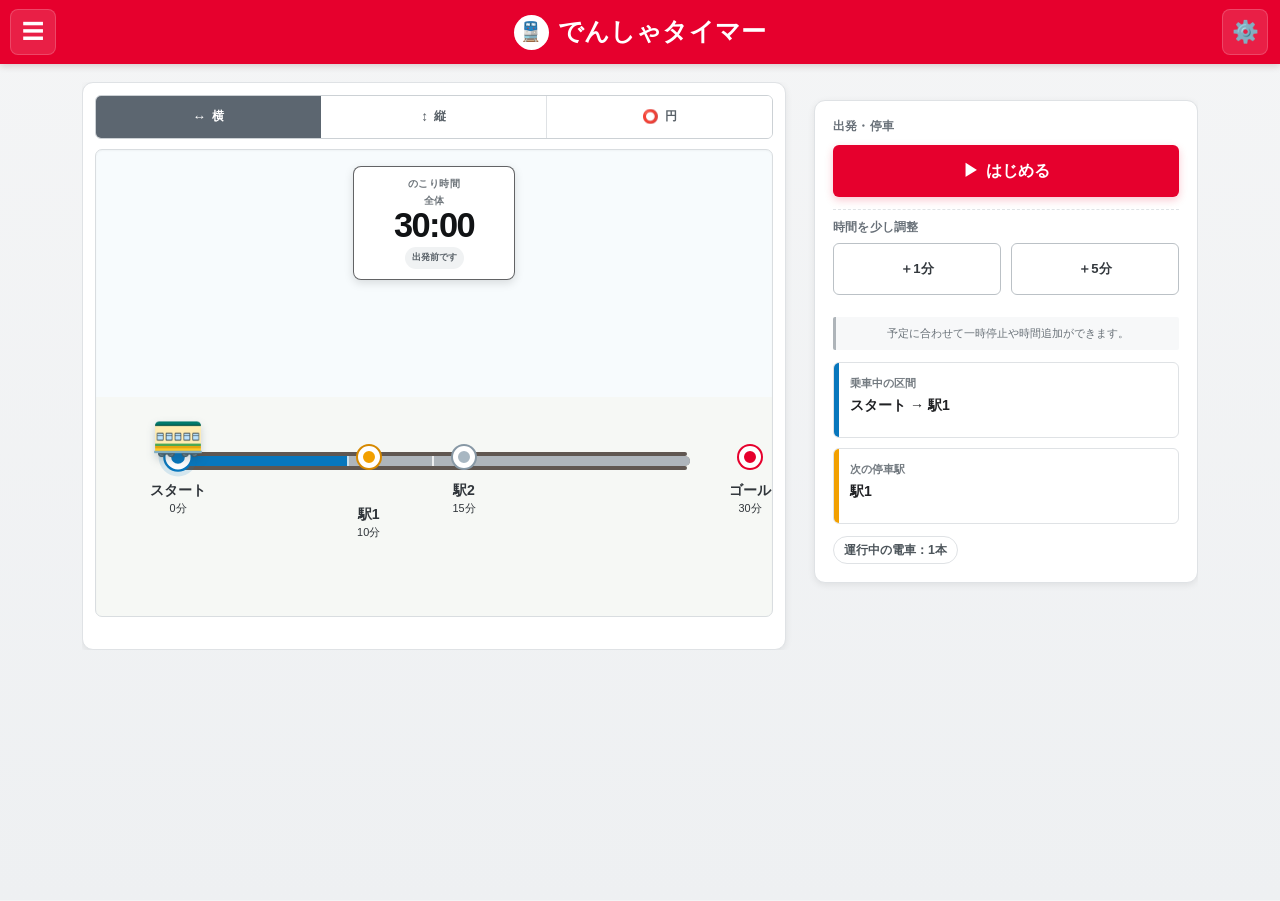
==== commit bc8d13f9: "Add files via upload" ====
--- a/index.html
+++ b/index.html
@@ -1,182 +1,1053 @@
-<!doctype html>
+<!DOCTYPE html>
+
 <html lang="ja">
 <head>
-  <meta charset="utf-8" />
-  <meta name="viewport" content="width=device-width, initial-scale=1, viewport-fit=cover" />
-  <meta name="theme-color" content="#3b82f6" />
-  <meta name="color-scheme" content="light" />
-  <meta name="description" content="円形の線路を電車が走る、子ども向けのWebタイマー" />
-  <link rel="manifest" href="manifest.webmanifest" />
-  <link rel="stylesheet" href="style.css" />
-  <title>でんしゃタイマー</title>
+<meta charset="utf-8"/>
+<meta content="width=device-width, initial-scale=1.0, viewport-fit=cover" name="viewport"/>
+<meta content="#e6002d" name="theme-color"/>
+<meta content="でんしゃタイマー" name="application-name"/>
+<meta content="yes" name="apple-mobile-web-app-capable"/>
+<meta content="default" name="apple-mobile-web-app-status-bar-style"/>
+<meta content="でんしゃタイマー" name="apple-mobile-web-app-title"/>
+<meta content="駅と区間の時間を自由に設定でき、My設定で複数の電車を同時に走らせられる電車タイマーです。" name="description"/>
+<title>でんしゃタイマー</title>
+<link href="manifest.webmanifest" rel="manifest"/>
+<link href="icon-192.png" rel="icon" sizes="192x192" type="image/png"/>
+<link href="icon-192.png" rel="apple-touch-icon"/>
+<link href="style.css" rel="stylesheet"/>
 </head>
 <body>
-  <div class="app-shell">
-    <header class="app-header">
-      <div>
-        <p class="eyebrow">えんけいせんろ</p>
-        <h1>でんしゃタイマー</h1>
-        <p class="lead">はじめから分割が見えて、線路の色をえらべるタイマーです。</p>
+<a class="skip-link" href="#mainContent">メイン内容へ移動</a>
+<div class="app-shell">
+<header class="app-header">
+<button aria-controls="sideMenu" aria-expanded="false" aria-label="メニューを開く" class="icon-button" id="menuButton" type="button">
+<span aria-hidden="true">☰</span>
+</button>
+<h1 class="app-title">
+<span aria-hidden="true" class="app-title-mark">🚆</span>
+<span class="app-title-copy">
+<span>でんしゃタイマー</span>
+<small class="app-title-subtitle">経路型ビジュアルタイマー</small>
+</span>
+</h1>
+<button aria-controls="settingsPanel" aria-expanded="false" aria-label="設定を開く" class="icon-button" id="settingsButton" type="button">
+<span aria-hidden="true">⚙️</span>
+</button>
+</header>
+<main class="main-content" id="mainContent">
+<div class="app-page is-active" data-page="timer" id="pageTimer">
+      <!-- 表示順：線路切替 → 線路表示エリア → 現在区間・次の駅 → 操作ボタン → ＋1分・＋5分 -->
+      <section aria-labelledby="railwayHeading" class="railway-card" id="routeSection">
+<div class="timer-route-heading-source visually-hidden">
+<div>
+<p class="eyebrow">経路案内</p>
+<h2 id="railwayHeading">横線路</h2>
+</div>
+<span class="status-badge" id="trackShapeBadge">路線図：横</span>
+</div>
+
+<div aria-label="線路の形を切り替える" class="track-shape-switcher" id="trackShapeSwitcher" role="group">
+<button aria-label="横線路に切り替える" aria-pressed="true" class="track-shape-button is-selected" data-track-shape="horizontal" type="button">
+<span aria-hidden="true" class="track-shape-button-icon">↔️</span>
+<span>横</span>
+</button>
+<button aria-label="縦線路に切り替える" aria-pressed="false" class="track-shape-button" data-track-shape="vertical" type="button">
+<span aria-hidden="true" class="track-shape-button-icon">↕️</span>
+<span>縦</span>
+</button>
+<button aria-label="円形線路に切り替える" aria-pressed="false" class="track-shape-button" data-track-shape="circle" type="button">
+<span aria-hidden="true" class="track-shape-button-icon">⭕</span>
+<span>円</span>
+</button>
+</div>
+<div aria-label="現在設定されている駅と区間の進行状況" class="railway-preview railway-stage railway-preview--horizontal" data-track-shape="horizontal" id="railwayPreview">
+<p class="arrival-notice" hidden="" id="arrivalNotice" role="status">
+            駅につきました
+          </p>
+<section aria-label="線路内の残り時間" aria-live="off" class="route-time-panel" id="routeTimePanel">
+<span class="route-time-title">のこり時間</span>
+<div class="route-time-content" id="routeTimeContent">
+<div class="route-time-value-block">
+<small>全体</small>
+<strong>30:00</strong>
+</div>
+</div>
+<span class="route-time-state" id="routeTimerStateText">出発前です</span>
+</section>
+<div class="railway-track railway-track--horizontal" data-track-shape="horizontal" id="railwayTrack"></div>
+</div>
+<div aria-label="線路全体の進み具合" aria-valuemax="100" aria-valuemin="0" aria-valuenow="0" class="journey-progress" role="progressbar">
+<div class="journey-progress-heading">
+<span>ゴールまでの進捗</span>
+<strong id="journeyProgressText">0%</strong>
+</div>
+<div aria-hidden="true" class="journey-progress-track">
+<span id="journeyProgressBar" style="width: 0%;"></span>
+</div>
+</div>
+<div class="segment-overview">
+<h3>経路の内訳</h3>
+<ul class="segment-overview-list" id="segmentOverviewList"></ul>
+</div>
+</section>
+
+      <section aria-label="タイマー操作" class="timer-actions-card" id="timerActionsSection">
+<dl class="journey-status-grid">
+<div class="journey-status-item">
+<dt>乗車中の区間</dt>
+<dd id="currentSegmentName">スタート → 駅1</dd>
+</div>
+<div class="journey-status-item">
+<dt>次の停車駅</dt>
+<dd id="nextStationName">駅1</dd>
+</div>
+</dl><p aria-live="polite" class="active-train-summary active-train-summary--timer-page" id="activeTrainSummary">
+          運行中の電車：1本
+        </p>
+
+<div class="timer-actions-layout">
+<div class="action-zone action-zone--primary">
+<p class="action-zone-label">出発・停車</p>
+<div aria-label="タイマー操作" class="primary-controls">
+<button aria-label="タイマーをはじめる" class="control-button control-button--start" id="startButton" type="button">
+<span aria-hidden="true" id="startButtonIcon">▶</span>
+<span id="startButtonText">はじめる</span>
+</button>
+<button aria-label="タイマーを最初から始める" class="control-button control-button--start-over" hidden="" id="startOverButton" type="button">
+<span aria-hidden="true">↺</span>
+<span>はじめから</span>
+</button>
+<button aria-label="タイマーを一時停止する" class="control-button control-button--pause" hidden="" id="pauseButton" type="button">
+<span aria-hidden="true">⏸</span>
+<span>一時停止</span>
+</button>
+<button aria-label="タイマーをリセットする" class="control-button control-button--neutral" hidden="" id="resetButton" type="button">
+<span aria-hidden="true">↺</span>
+<span>リセット</span>
+</button>
+</div>
+</div>
+<div class="action-zone action-zone--time-adjust">
+<p class="action-zone-label">時間を少し調整</p>
+<div aria-label="時間を追加" class="quick-add-controls">
+<button aria-label="追加先を選んで時間を1分追加する" class="quick-add-button" id="addOneMinuteButton" type="button">
+            ＋1分
+          </button>
+<button aria-label="追加先を選んで時間を5分追加する" class="quick-add-button" id="addFiveMinutesButton" type="button">
+            ＋5分
+          </button>
+</div>
+</div>
+</div>
+<section aria-labelledby="completionTitle" class="completion-panel" hidden="" id="completionPanel">
+<div aria-hidden="true" class="completion-icon">🎉</div>
+<h2 id="completionTitle">ゴールにつきました！</h2>
+<p id="completionMessage">30分のタイマーが終わりました。</p>
+<button aria-label="タイマーを最初からもういちど始める" class="restart-button" id="restartButton" type="button">
+<span aria-hidden="true">▶</span>
+            もういちど始める
+          </button>
+</section>
+<section aria-labelledby="timeAdditionHistoryTitle" class="time-addition-history-card" hidden="" id="timeAdditionHistoryCard">
+<div class="time-addition-history-header">
+<div>
+<p class="eyebrow">この画面での変更</p>
+<h2 id="timeAdditionHistoryTitle">時間追加の履歴</h2>
+</div>
+<button aria-label="直前の時間追加を取り消す" class="undo-time-button" disabled="" id="undoTimeAdditionButton" type="button">
+              ↶ 取り消す
+            </button>
+</div>
+<ul class="time-addition-history-list" id="timeAdditionHistoryList"></ul>
+</section>
+<p class="stage-note">
+          予定に合わせて一時停止や時間追加ができます。
+        </p>
+</section>
+      <!-- 残り時間などを更新するための非表示データソース。表示レイアウトには参加しません。 -->
+      <section aria-hidden="true" aria-labelledby="timerHeading" class="timer-card timer-card--hero timer-card--source timer-card--data-source" hidden="" id="timerSection">
+<div class="timer-time-summary">
+<p class="eyebrow" id="timerHeading">ゴールまで</p>
+<p class="timer-support-copy">スタートからゴールまでを一画面で確認できます</p>
+<p aria-label="残り時間30分" aria-live="off" class="timer-display" id="remainingTime" role="timer">
+          30:00
+        </p>
+<p class="next-station">
+          この区間
+          <strong id="nextStationTime">10:00</strong>
+</p>
+<p aria-live="polite" class="timer-state-label" id="timerStateLabel">
+<span aria-hidden="true" class="timer-state-dot"></span>
+<span id="timerStateText">出発前です</span>
+</p>
+
+</div>
+</section>
       </div>
-      <button id="settingsToggle" class="icon-button" type="button" aria-label="保護者設定を開く" aria-expanded="false" aria-controls="settingsPanel">
-        ⚙️
+<div class="app-page" data-page="edit" hidden="" id="pageEdit">
+<section aria-labelledby="editPageHeading" class="page-intro-card">
+<div class="section-heading-row">
+<div>
+<p class="eyebrow">経路編集</p>
+<h2 id="editPageHeading">タイマーの経路を編集</h2>
+</div>
+<span class="status-badge">直接編集</span>
+</div>
+<p class="page-intro-copy">
+            このページで、1単位の分数、駅名、区間ごとの単位数、線路の形を変更できます。
+          </p>
+</section>
+<section aria-labelledby="summaryHeading" class="summary-card" id="summarySection">
+<div class="section-heading-row summary-heading-row">
+<div>
+<p class="eyebrow">検索条件</p>
+<h2 id="summaryHeading">現在の設定</h2>
+</div>
+<span aria-label="現在適用中の設定" class="current-setting-chip">設定中</span>
+</div>
+<dl class="summary-grid">
+<div class="summary-item">
+<dt>設定時間</dt>
+<dd id="summaryDuration">30分</dd>
+</div>
+<div class="summary-item">
+<dt>1単位</dt>
+<dd id="summaryUnitMinutes">5分</dd>
+</div>
+<div class="summary-item">
+<dt>合計</dt>
+<dd id="summaryTotalUnits">6単位</dd>
+</div>
+<div class="summary-item">
+<dt>駅の数</dt>
+<dd id="summaryStationCount">4駅</dd>
+</div>
+<div class="summary-item">
+<dt>線路の形</dt>
+<dd id="summaryTrackShape">横</dd>
+</div>
+<div class="summary-item">
+<dt>区間の数</dt>
+<dd id="summarySegmentCount">3区間</dd>
+</div>
+<div class="summary-item summary-item--wide">
+<dt>追加した時間</dt>
+<dd id="summaryAddedMinutes">0分</dd>
+</div>
+<div class="summary-item summary-item--wide">
+<dt>タイマーの状態</dt>
+<dd id="timerStateSummary">開始前</dd>
+</div>
+</dl>
+</section>
+<form class="route-editor-card settings-form" id="routeEditorForm" novalidate="">
+<div class="route-editor-heading">
+<div>
+<p class="eyebrow">編集内容</p>
+<h2>駅・区間・線路</h2>
+</div>
+<span class="status-badge">未保存の変更</span>
+</div>
+<section aria-labelledby="unitSettingsHeading" class="settings-section">
+<div class="settings-section-heading">
+<div>
+<p class="settings-step">1</p>
+<div>
+<h3 id="unitSettingsHeading">1単位の時間</h3>
+<p>区間時間の基準になる分数です。</p>
+</div>
+</div>
+</div>
+<div class="unit-setting-grid">
+<div class="form-field">
+<label for="unitPresetSelect">よく使う時間</label>
+<select id="unitPresetSelect" name="unitPreset">
+<option value="1">1分</option>
+<option value="2">2分</option>
+<option value="3">3分</option>
+<option selected="" value="5">5分</option>
+<option value="10">10分</option>
+<option value="15">15分</option>
+<option value="custom">直接入力</option>
+</select>
+</div>
+<div class="form-field">
+<label for="unitMinutesInput">1単位</label>
+<div class="number-input-with-unit">
+<input aria-describedby="unitMinutesHelp" id="unitMinutesInput" inputmode="numeric" max="180" min="1" name="unitMinutes" step="1" type="number" value="5"/>
+<span>分</span>
+</div>
+<p class="field-help" id="unitMinutesHelp">
+              1～180分で入力してください。
+            </p>
+</div>
+</div>
+</section>
+<section aria-labelledby="stationSettingsHeading" class="settings-section">
+<div class="settings-section-heading">
+<div>
+<p class="settings-step">2</p>
+<div>
+<h3 id="stationSettingsHeading">駅の名前</h3>
+<p>スタートとゴールは削除できません。</p>
+</div>
+</div>
+</div>
+<div class="station-editor-list" id="stationEditorList"></div>
+<button aria-label="ゴールの前に新しい駅を追加する" class="outline-button" id="addStationButton" type="button">
+<span aria-hidden="true">＋</span>
+          ゴールの前に駅を追加
+        </button>
+</section>
+<section aria-labelledby="segmentSettingsHeading" class="settings-section">
+<div class="settings-section-heading">
+<div>
+<p class="settings-step">3</p>
+<div>
+<h3 id="segmentSettingsHeading">区間ごとの単位数</h3>
+<p>マイナス・プラスで使用する単位数を変更します。</p>
+</div>
+</div>
+</div>
+<div class="segment-editor-list" id="segmentEditorList"></div>
+</section>
+<section aria-live="polite" class="settings-total-card">
+<div>
+<span>合計単位</span>
+<strong id="draftTotalUnits">6単位</strong>
+</div>
+<div>
+<span>設定時間</span>
+<strong id="draftTotalMinutes">30分</strong>
+</div>
+</section>
+<fieldset class="form-field">
+<legend>線路の形</legend>
+<p class="field-help track-shape-help">
+          表示だけを変更する場合は、タイマーの残り時間と現在位置を保ちます。
+        </p>
+<div class="radio-card-group">
+<label class="radio-card">
+<input checked="" name="trackShape" type="radio" value="horizontal"/>
+<span aria-hidden="true" class="radio-track-preview radio-track-preview--horizontal">
+<i></i><i></i><i></i>
+</span>
+<span>横線路</span>
+</label>
+<label class="radio-card">
+<input name="trackShape" type="radio" value="vertical"/>
+<span aria-hidden="true" class="radio-track-preview radio-track-preview--vertical">
+<i></i><i></i><i></i>
+</span>
+<span>縦線路</span>
+</label>
+<label class="radio-card">
+<input name="trackShape" type="radio" value="circle"/>
+<span aria-hidden="true" class="radio-track-preview radio-track-preview--circle">
+<i></i><i></i><i></i>
+</span>
+<span>円形線路</span>
+</label>
+</div>
+</fieldset>
+<div class="route-editor-actions">
+<p class="route-editor-actions-hint">変更した内容は「変更を反映する」でタイマーへ反映されます。</p>
+<button aria-label="未保存の経路変更を取り消す" class="cancel-button" id="resetRouteEditorButton" type="button">
+              変更を取り消す
+            </button>
+<button aria-label="経路の変更を反映する" class="apply-button" type="submit">
+              変更を反映する
+            </button>
+</div>
+</form>
+</div>
+<div class="app-page" data-page="presets" hidden="" id="pagePresets">
+<section aria-labelledby="quickRoutesHeading" class="quick-routes-card" id="quickRoutesSection">
+<div class="section-heading-row quick-routes-heading-row">
+<div>
+<p class="eyebrow">よく使う路線</p>
+<h2 id="quickRoutesHeading">すぐ使う</h2>
+</div>
+<span class="status-badge">開始前で追加</span>
+</div>
+<p class="quick-routes-introduction">
+          日常の活動で使いやすい路線を、運行中の電車リストへすぐ追加できます。追加しても自動では出発せず、表示中の電車も切り替わりません。
+        </p>
+<div aria-label="すぐ使う路線" class="quick-routes-list">
+<button class="quick-route-button" data-quick-route="break5" type="button">
+<span aria-hidden="true" class="quick-route-icon">🚃</span>
+<span class="quick-route-copy">
+<strong>休憩5分号</strong>
+<small>スタート → 休憩駅 → ゴール</small>
+</span>
+</button>
+<button class="quick-route-button" data-quick-route="cleanup10" type="button">
+<span aria-hidden="true" class="quick-route-icon">🚃</span>
+<span class="quick-route-copy">
+<strong>お片付け10分号</strong>
+<small>スタート → 前半 → 後半 → ゴール</small>
+</span>
+</button>
+<button class="quick-route-button" data-quick-route="morning15" type="button">
+<span aria-hidden="true" class="quick-route-icon">🚃</span>
+<span class="quick-route-copy">
+<strong>朝の支度15分号</strong>
+<small>スタート → 準備 → 確認 → ゴール</small>
+</span>
+</button>
+<button class="quick-route-button" data-quick-route="reading15" type="button">
+<span aria-hidden="true" class="quick-route-icon">🚃</span>
+<span class="quick-route-copy">
+<strong>読書15分号</strong>
+<small>スタート → 前半 → 後半 → ゴール</small>
+</span>
+</button>
+<button class="quick-route-button" data-quick-route="study25" type="button">
+<span aria-hidden="true" class="quick-route-icon">🚃</span>
+<span class="quick-route-copy">
+<strong>勉強25分号</strong>
+<small>スタート → 集中1 → 集中2 → まとめ → ゴール</small>
+</span>
+</button>
+</div>
+</section>
+<section aria-labelledby="activeTrainsHeading" class="active-trains-card" id="activeTrainsSection">
+<div class="section-heading-row active-trains-heading-row">
+<div>
+<p class="eyebrow">いま使う電車</p>
+<h2 id="activeTrainsHeading">運行中の電車</h2>
+</div>
+<span class="status-badge" id="activeTrainsCountBadge">1本</span>
+</div>
+<p class="active-trains-introduction">
+          タイマー画面では1本の電車を大きく表示します。ここでは、表示する電車を選んだり、電車ごとに出発・一時停止・はじめから・削除を操作できます。
+        </p>
+<div class="active-train-add-area">
+<div class="active-train-add-heading">
+<h3>電車を追加する</h3>
+<p>今の経路をコピーするか、時間と駅数を選んで新しい電車を作れます。</p>
+</div>
+<div class="active-train-add-buttons">
+<button aria-label="今の経路を電車として追加する" class="active-train-add-button" id="addCurrentRouteTrainButton" type="button">
+<span aria-hidden="true">🚆</span>
+<span>今の経路を電車として追加</span>
+</button>
+<button aria-label="新しい電車を追加する" class="active-train-add-button active-train-add-button--secondary" id="openCreateTrainButton" type="button">
+<span aria-hidden="true">🚃</span>
+<span>新しい電車を追加</span>
+</button>
+</div>
+<p class="active-train-add-note">
+            追加しても、初期状態では表示中の電車は切り替わりません。操作は下の運行中リストから行えます。
+          </p>
+</div>
+<div aria-live="polite" class="active-trains-list" id="activeTrainsList"></div>
+</section>
+<section aria-labelledby="presetHeading" class="preset-card" id="presetSection">
+<div class="section-heading-row preset-heading-row">
+<div>
+<p class="eyebrow">Myタイマー</p>
+<h2 id="presetHeading">登録した経路</h2>
+</div>
+<span class="status-badge" id="storageStatusBadge">保存できます</span>
+</div>
+<p class="preset-introduction">
+          よく使う時間・駅・区間を登録して、次回すぐに呼び出せます。
+          タイマー動作中の残り時間は保存せず、再読み込み後は開始前へ戻ります。
+        </p>
+<div class="preset-save-box">
+<div class="form-field preset-name-field">
+<label for="presetNameInput">登録名</label>
+<input autocomplete="off" id="presetNameInput" maxlength="40" placeholder="例：朝の準備" type="text"/>
+</div>
+<button aria-label="現在の設定を新しいプリセットとして保存する" class="apply-button preset-save-button" id="savePresetButton" type="button">
+<span aria-hidden="true">💾</span>
+            この経路を登録
+          </button>
+</div>
+<div class="preset-list-header">
+<h3>登録済み経路</h3>
+<p id="presetCountText">0件</p>
+</div>
+<div aria-live="polite" class="preset-list" id="presetList"></div>
+
+</section>
+<section aria-labelledby="dataManagementHeading" class="data-management data-management-card" id="dataManagementSection">
+<div class="data-management-heading">
+<div>
+<p class="eyebrow">バックアップと初期化</p>
+<h3 id="dataManagementHeading">データ管理</h3>
+</div>
+<p id="lastSavedText">まだ保存されていません</p>
+</div>
+<div class="data-action-grid">
+<button aria-label="現在の設定とプリセットをJSONファイルに書き出す" class="data-action-button" id="exportJsonButton" type="button">
+<span aria-hidden="true">⬇️</span>
+              JSONを書き出す
+            </button>
+<button aria-label="JSONファイルから設定とプリセットを読み込む" class="data-action-button" id="importJsonButton" type="button">
+<span aria-hidden="true">⬆️</span>
+              JSONを読み込む
+            </button>
+<input accept="application/json,.json" class="visually-hidden" id="importJsonInput" tabindex="-1" type="file"/>
+<button aria-label="現在の設定だけを初期状態へ戻す" class="data-action-button" id="resetCurrentSettingsButton" type="button">
+<span aria-hidden="true">↺</span>
+              現在の設定を初期化
+            </button>
+<button aria-label="保存済みのプリセットをすべて削除する" class="data-action-button data-action-button--danger" id="deleteAllPresetsButton" type="button">
+<span aria-hidden="true">🗑️</span>
+              全プリセットを削除
+            </button>
+<button aria-label="保存データをすべて削除してアプリ全体を初期状態へ戻す" class="data-action-button data-action-button--danger data-action-button--wide" id="resetEntireAppButton" type="button">
+<span aria-hidden="true">⚠️</span>
+              アプリ全体を初期状態へ戻す
+            </button>
+</div>
+</section>
+</div>
+<div class="app-page" data-page="settings" hidden="" id="pageSettings">
+<section aria-labelledby="settingsPageHeading" class="page-intro-card">
+<div class="section-heading-row">
+<div>
+<p class="eyebrow">設定</p>
+<h2 id="settingsPageHeading">表示と使い方</h2>
+</div>
+<span class="status-badge">表示・音・情報</span>
+</div>
+<p class="page-intro-copy">見え方、音、画面ロック、残り時間の表示方法などは、下のボタンから設定できます。</p>
+<button aria-label="表示と音の設定を開く" class="apply-button" id="openPreferencesPanelButton" type="button">
+<span aria-hidden="true">⚙️</span>
+          表示と音の設定を開く
+        </button>
+</section>
+<section aria-labelledby="settingsOverviewHeading" class="settings-overview-card" id="settingsOverviewSection">
+<div class="section-heading-row">
+<div>
+<p class="eyebrow">設定項目</p>
+<h2 id="settingsOverviewHeading">調整できること</h2>
+</div>
+<span class="status-badge">一覧</span>
+</div>
+<p class="page-intro-copy">音、表示、文字サイズ、ロック、画面をつけたままにする設定をここで確認できます。変更は「表示と音の設定を開く」から行います。</p>
+<div class="settings-overview-grid" aria-label="設定項目の一覧">
+<article class="settings-overview-item">
+<span aria-hidden="true" class="settings-overview-icon">🔔</span>
+<div><h3>音</h3><p>駅到着音、ゴール音、操作音、音量を調整します。</p></div>
+</article>
+<article class="settings-overview-item">
+<span aria-hidden="true" class="settings-overview-icon">👀</span>
+<div><h3>表示</h3><p>線路内の残り時間、全体・区間表示を選びます。</p></div>
+</article>
+<article class="settings-overview-item">
+<span aria-hidden="true" class="settings-overview-icon">🔤</span>
+<div><h3>文字と見やすさ</h3><p>文字サイズ、高コントラスト、動きを減らす設定です。</p></div>
+</article>
+<article class="settings-overview-item">
+<span aria-hidden="true" class="settings-overview-icon">🔒</span>
+<div><h3>いたずら防止ロック</h3><p>ロック中は操作を止め、3秒長押しで解除します。</p></div>
+</article>
+<article class="settings-overview-item">
+<span aria-hidden="true" class="settings-overview-icon">💡</span>
+<div><h3>運転中は画面をつけたままにする</h3><p>運転中に画面が暗くなりにくいようにします。</p></div>
+</article>
+</div>
+</section>
+<section aria-labelledby="guideHeading" class="guide-card" id="guideSection">
+<div class="section-heading-row">
+<div>
+<p class="eyebrow">使い方</p>
+<h2 id="guideHeading">操作ガイド</h2>
+</div>
+<span class="status-badge">キーボード対応</span>
+</div>
+<div class="guide-grid">
+<article class="guide-item">
+<span aria-hidden="true" class="guide-icon">1</span>
+<div><h3>時間と駅を設定</h3><p>歯車から1単位、駅名、区間の単位数を決めます。</p></div>
+</article>
+<article class="guide-item">
+<span aria-hidden="true" class="guide-icon">2</span>
+<div><h3>線路を選択</h3><p>横・縦・円の表示は、運転中でも切り替えられます。</p></div>
+</article>
+<article class="guide-item">
+<span aria-hidden="true" class="guide-icon">3</span>
+<div><h3>はじめる</h3><p>電車が時間に合わせて進み、駅までの残り時間を表示します。</p></div>
+</article>
+<article class="guide-item">
+<span aria-hidden="true" class="guide-icon">4</span>
+<div><h3>必要なら時間を追加</h3><p>＋1分・＋5分を現在区間または最後の区間へ追加できます。</p></div>
+</article>
+</div>
+<div class="shortcut-box">
+<h3>キーボード操作</h3>
+<dl>
+<div><dt><kbd>Space</kbd></dt><dd>開始・一時停止・再開</dd></div>
+<div><dt><kbd>R</kbd></dt><dd>はじめから</dd></div>
+<div><dt><kbd>M</kbd></dt><dd>音のオン・オフ</dd></div>
+<div><dt><kbd>Esc</kbd></dt><dd>開いている画面を閉じる</dd></div>
+</dl>
+</div>
+</section>
+<section aria-labelledby="aboutHeading" class="about-card" id="aboutSection">
+<div class="section-heading-row">
+<div>
+<p class="eyebrow">アプリ情報</p>
+<h2 id="aboutHeading">でんしゃタイマー</h2>
+</div>
+<span class="status-badge">Version 1.18.3</span>
+</div>
+<dl class="about-list">
+<div><dt>バージョン</dt><dd>1.18.3</dd></div>
+<div><dt>更新日</dt><dd>2026年6月10日</dd></div>
+<div><dt>保存場所</dt><dd>この端末のブラウザ内</dd></div>
+<div><dt>通信</dt><dd>設定やプリセットを外部へ送信しません</dd></div>
+</dl>
+<div class="pwa-status-card">
+<div>
+<p class="eyebrow">オフライン利用</p>
+<h3>ホーム画面から使えます</h3>
+<p id="pwaStatusText">オフライン機能を準備しています。</p>
+</div>
+<div class="pwa-actions">
+<span class="network-status-badge" id="networkStatusBadge">オンライン</span>
+<button class="install-app-button" hidden="" id="installAppButton" type="button">
+              ホーム画面に追加
+            </button>
+</div>
+</div>
+<div class="disclaimer-box">
+<h3>免責事項</h3>
+<p>本アプリは時間の見通しを支援する補助ツールです。安全管理、医療、教育上の判断を代替するものではありません。重要な予定では、端末の時計や他の方法も併用してください。</p>
+</div>
+</section>
+</div>
+</main>
+</div>
+<nav aria-label="スマートフォン用ページナビゲーション" class="mobile-bottom-nav">
+<button aria-current="page" aria-label="タイマー画面を表示" class="mobile-nav-item is-active" data-page-target="timer" type="button">
+<span aria-hidden="true">⏱️</span>
+<span>タイマー</span>
+</button>
+<button aria-label="経路編集画面を表示" class="mobile-nav-item" data-page-target="edit" type="button">
+<span aria-hidden="true">🛤️</span>
+<span>経路編集</span>
+</button>
+<button aria-label="My設定画面を表示" class="mobile-nav-item" data-page-target="presets" type="button">
+<span aria-hidden="true">💾</span>
+<span>My設定</span>
+</button>
+<button aria-label="設定画面を表示" class="mobile-nav-item mobile-nav-button" data-page-target="settings" id="mobileSettingsButton" type="button">
+<span aria-hidden="true">⚙️</span>
+<span>設定</span>
+</button>
+</nav>
+<div class="backdrop" hidden="" id="menuBackdrop"></div>
+<nav aria-hidden="true" aria-label="メインメニュー" class="side-menu" id="sideMenu">
+<div class="panel-header">
+<div>
+<p class="eyebrow">メニュー</p>
+<h2>でんしゃタイマー</h2>
+</div>
+<button aria-label="メニューを閉じる" class="icon-button icon-button--small" id="closeMenuButton" type="button">
+<span aria-hidden="true">✕</span>
+</button>
+</div>
+<ul class="menu-list">
+<li>
+<button aria-label="タイマー画面を表示" class="menu-item" data-page-target="timer" id="menuTimerButton" type="button">
+<span aria-hidden="true">⏱️</span>
+          タイマー
+        </button>
+</li>
+<li>
+<button aria-label="タイマーをリセットする" class="menu-item" id="menuResetTimerButton" type="button">
+<span aria-hidden="true">↺</span>
+          タイマーをリセット
+        </button>
+</li>
+<li>
+<button aria-label="My設定画面を表示" class="menu-item" data-page-target="presets" id="menuPresetsButton" type="button">
+<span aria-hidden="true">💾</span>
+          My設定
+        </button>
+</li>
+<li>
+<button aria-label="経路編集画面を表示" class="menu-item" data-page-target="edit" id="menuGuideButton" type="button">
+<span aria-hidden="true">🛤️</span>
+          経路編集
+        </button>
+</li>
+<li>
+<button aria-label="設定画面を表示" class="menu-item" data-page-target="settings" id="menuAboutButton" type="button">
+<span aria-hidden="true">⚙️</span>
+          設定
+        </button>
+</li>
+</ul>
+<p class="panel-note">
+      設定やプリセットはこの端末のブラウザ内に保存されます。
+    </p>
+</nav>
+<div class="backdrop" hidden="" id="settingsBackdrop"></div>
+<aside aria-hidden="true" aria-labelledby="settingsTitle" aria-modal="true" class="settings-panel settings-panel--preferences" id="settingsPanel" role="dialog">
+<div aria-hidden="true" class="panel-handle"></div>
+<div class="panel-header">
+<div>
+<p class="eyebrow">設定</p>
+<h2 id="settingsTitle">表示・音・操作</h2>
+</div>
+<button aria-label="設定を閉じる" class="icon-button icon-button--small" id="closeSettingsButton" type="button">
+<span aria-hidden="true">✕</span>
+</button>
+</div>
+<form class="settings-form preferences-form" id="preferencesForm">
+<section aria-labelledby="comfortSettingsHeading" class="settings-section">
+<div class="settings-section-heading">
+<div>
+<p class="settings-step">4</p>
+<div>
+<h3 id="comfortSettingsHeading">音・表示・操作</h3>
+<p>使う場所や見え方に合わせて調整できます。</p>
+</div>
+</div>
+</div>
+<div class="preference-list">
+<div class="preference-row">
+<div>
+<label for="soundToggle">音を使う</label>
+<p class="field-help">駅到着音、ゴール音、操作音の共通設定です。</p>
+</div>
+<label class="switch">
+<input checked="" id="soundToggle" type="checkbox"/>
+<span aria-hidden="true" class="switch-slider"></span>
+<span class="visually-hidden">音の有効と無効を切り替える</span>
+</label>
+</div>
+<div class="preference-subgroup" id="soundDetailControls">
+<label class="check-option">
+<input checked="" id="stationSoundToggle" type="checkbox"/>
+<span>駅到着音</span>
+</label>
+<label class="check-option">
+<input checked="" id="goalSoundToggle" type="checkbox"/>
+<span>ゴール音</span>
+</label>
+<label class="check-option">
+<input checked="" id="actionSoundToggle" type="checkbox"/>
+<span>操作音</span>
+</label>
+<div class="volume-control">
+<label for="soundVolumeRange">音量</label>
+<input id="soundVolumeRange" max="100" min="0" step="5" type="range" value="55"/>
+<output for="soundVolumeRange" id="soundVolumeOutput">55%</output>
+</div>
+</div>
+<div class="preference-row">
+<div>
+<label for="quietModeToggle">静かなモード</label>
+<p class="field-help">すべての音を止め、動きを少なくします。</p>
+</div>
+<label class="switch">
+<input id="quietModeToggle" type="checkbox"/>
+<span aria-hidden="true" class="switch-slider"></span>
+<span class="visually-hidden">静かなモードを切り替える</span>
+</label>
+</div>
+<div class="preference-row preference-row--guard">
+<div>
+<label for="childLockToggle">いたずら防止ロック</label>
+<p class="field-help">オンにするとタイマー画面の操作を止めます。解除は3秒長押しです。</p>
+</div>
+<label class="switch">
+<input id="childLockToggle" type="checkbox"/>
+<span aria-hidden="true" class="switch-slider"></span>
+<span class="visually-hidden">いたずら防止ロックを切り替える</span>
+</label>
+</div>
+<div class="preference-row preference-row--guard">
+<div>
+<label for="keepAwakeToggle">運転中は画面をつけたままにする</label>
+<p class="field-help" id="wakeLockSupportText">端末やブラウザによっては、画面が暗くなることがあります。</p>
+</div>
+<label class="switch">
+<input id="keepAwakeToggle" type="checkbox"/>
+<span aria-hidden="true" class="switch-slider"></span>
+<span class="visually-hidden">運転中に画面をつけたままにする設定を切り替える</span>
+</label>
+</div>
+<div class="form-field">
+<label for="fontSizeSelect">文字サイズ</label>
+<select id="fontSizeSelect">
+<option value="normal">標準</option>
+<option value="large">大きい</option>
+<option value="xlarge">特大</option>
+</select>
+</div>
+<div class="preference-row">
+<div>
+<label for="highContrastToggle">高コントラスト</label>
+<p class="field-help">文字と境界線をはっきり表示します。</p>
+</div>
+<label class="switch">
+<input id="highContrastToggle" type="checkbox"/>
+<span aria-hidden="true" class="switch-slider"></span>
+<span class="visually-hidden">高コントラスト表示を切り替える</span>
+</label>
+</div>
+<div class="preference-row">
+<div>
+<label for="reduceMotionToggle">動きを減らす</label>
+<p class="field-help">電車の揺れや切り替えアニメーションを抑えます。</p>
+</div>
+<label class="switch">
+<input id="reduceMotionToggle" type="checkbox"/>
+<span aria-hidden="true" class="switch-slider"></span>
+<span class="visually-hidden">アニメーションを減らす設定を切り替える</span>
+</label>
+</div>
+<div class="preference-row">
+<div>
+<label for="circleRemainingTimeToggle">線路内に残り時間を表示</label>
+<p class="field-help">
+                オンにすると、線路内に残り時間を表示します。
+              </p>
+</div>
+<label class="switch">
+<input checked="" id="circleRemainingTimeToggle" type="checkbox"/>
+<span aria-hidden="true" class="switch-slider"></span>
+<span class="visually-hidden">
+                線路内の残り時間表示を切り替える
+              </span>
+</label>
+</div>
+<div class="form-field">
+<label for="remainingTimeDisplayModeSelect">残り時間の表示内容</label>
+<select id="remainingTimeDisplayModeSelect">
+<option value="overall">全体の残り時間</option>
+<option value="segment">その区間の残り時間</option>
+<option value="both">全体とその区間の両方</option>
+<option value="off">表示しない</option>
+</select>
+<p class="field-help">
+              線路内に表示する残り時間の内容を選べます。
+            </p>
+</div>
+</div>
+</section>
+<div class="settings-actions">
+<button aria-label="変更を取り消して設定を閉じる" class="cancel-button" id="cancelSettingsButton" type="button">
+          キャンセル
+        </button>
+<button aria-label="表示と音の設定を保存する" class="apply-button" type="submit">
+          設定を保存
+        </button>
+</div>
+</form>
+</aside>
+<div aria-hidden="true" class="child-lock-overlay" hidden="" id="childLockOverlay">
+<div aria-describedby="childLockDescription" aria-labelledby="childLockTitle" class="child-lock-card" role="dialog">
+<div aria-hidden="true" class="child-lock-icon">🔒</div>
+<div class="child-lock-copy">
+<p class="eyebrow">いたずら防止</p>
+<h2 id="childLockTitle">画面ロック中</h2>
+<p id="childLockDescription">3秒長押しで解除</p>
+</div>
+<button aria-label="3秒長押しで画面ロックを解除する" class="unlock-hold-button" id="unlockHoldButton" type="button">
+<span>3秒長押しで解除</span>
+<span aria-hidden="true" class="unlock-progress-track">
+<span class="unlock-progress-bar" id="unlockProgressBar"></span>
+</span>
+</button>
+</div>
+</div>
+<div class="backdrop create-train-backdrop" hidden="" id="createTrainBackdrop"></div>
+<section aria-describedby="createTrainDescription" aria-hidden="true" aria-labelledby="createTrainTitle" aria-modal="true" class="create-train-panel" id="createTrainPanel" role="dialog">
+<div aria-hidden="true" class="panel-handle"></div>
+<div class="panel-header">
+<div>
+<p class="eyebrow">運行中の電車</p>
+<h2 id="createTrainTitle">新しい電車を追加</h2>
+</div>
+<button aria-label="新しい電車の作成画面を閉じる" class="icon-button icon-button--small" id="closeCreateTrainButton" type="button">
+<span aria-hidden="true">✕</span>
+</button>
+</div>
+<p class="create-train-description" id="createTrainDescription">
+      電車の作り方を選んで、スタート・駅・ゴールと駅間を作ります。スマホでは上から順に入力し、PCでは読みやすい幅で表示します。
+    </p>
+<form class="create-train-form" id="createTrainForm">
+<section aria-labelledby="newTrainExamplesHeading" class="create-train-section">
+<div class="settings-section-heading create-train-section-heading">
+<div>
+<p class="settings-step">例</p>
+<div>
+<h3 id="newTrainExamplesHeading">入力例</h3>
+<p>押すと入力欄に反映されます。追加はまだ行いません。</p>
+</div>
+</div>
+</div>
+<div aria-label="新しい電車の入力例" class="create-train-examples">
+<button class="create-train-example-button" data-example-train="study25" type="button">勉強25分号</button>
+<button class="create-train-example-button" data-example-train="break5" type="button">休憩5分号</button>
+<button class="create-train-example-button" data-example-train="cleanup10" type="button">お片付け10分号</button>
+<button class="create-train-example-button" data-example-train="morning15" type="button">朝の支度15分号</button>
+<button class="create-train-example-button" data-example-train="reading15" type="button">読書15分号</button>
+</div>
+</section>
+<section aria-labelledby="newTrainFormHeading" class="create-train-section">
+<div class="settings-section-heading create-train-section-heading">
+<div>
+<p class="settings-step">作成</p>
+<div>
+<h3 id="newTrainFormHeading">電車の内容</h3>
+<p>作り方を選ぶと、入力欄が切り替わります。</p>
+</div>
+</div>
+</div>
+<fieldset class="create-train-mode-fieldset" id="newTrainCreationModeFieldset">
+<legend>電車の作り方</legend>
+<div class="create-train-mode-options" role="radiogroup" aria-label="電車の作り方">
+<label class="create-train-mode-option">
+<input checked="" name="newTrainCreationMode" type="radio" value="stationCount"/>
+<span>
+<strong>駅の数を自分で決める</strong>
+<small>全体時間を、決めた駅の数に合わせて分けます。</small>
+</span>
+</label>
+<label class="create-train-mode-option">
+<input name="newTrainCreationMode" type="radio" value="autoByUnit"/>
+<span>
+<strong>時間に合わせて駅を自動で作る</strong>
+<small>1駅間の目安から、駅の数を自動で決めます。</small>
+</span>
+</label>
+</div>
+</fieldset>
+<div class="create-train-grid">
+<div class="form-field create-train-field--wide">
+<label for="newTrainNameInput">電車名</label>
+<input autocomplete="off" id="newTrainNameInput" maxlength="40" type="text" value="勉強25分号"/>
+</div>
+<div class="form-field">
+<label for="newTrainTotalMinutesInput">全体時間</label>
+<div class="number-with-unit">
+<input id="newTrainTotalMinutesInput" inputmode="numeric" max="180" min="1" step="1" type="number" value="25"/>
+<span>分</span>
+</div>
+</div>
+<div class="form-field" id="newTrainStationCountField" data-creation-mode-field="stationCount">
+<label for="newTrainStationCountInput">駅の数</label>
+<div class="number-with-unit">
+<input id="newTrainStationCountInput" inputmode="numeric" max="12" min="2" step="1" type="number" value="4"/>
+<span>駅</span>
+</div>
+<p class="field-help">スタートとゴールを含めた駅の数です。</p>
+</div>
+<div class="form-field" hidden="" id="newTrainUnitMinutesField" data-creation-mode-field="autoByUnit">
+<label for="newTrainUnitMinutesInput">1駅間の目安</label>
+<div class="number-with-unit">
+<input id="newTrainUnitMinutesInput" inputmode="numeric" max="180" min="1" step="1" type="number" value="5"/>
+<span>分</span>
+</div>
+<p class="field-help">この時間を目安に、駅を自動で作ります。</p>
+</div>
+<div class="form-field">
+<label for="newTrainTrackShapeSelect">線路の形</label>
+<select id="newTrainTrackShapeSelect">
+<option value="horizontal">横</option>
+<option value="vertical">縦</option>
+<option value="circle">円</option>
+</select>
+</div>
+<div class="form-field create-train-field--wide">
+<label for="newTrainSoundSelect">音</label>
+<select id="newTrainSoundSelect">
+<option value="default">設定と同じ音</option>
+<option value="goal-only">到着音だけ</option>
+<option value="silent">音なし</option>
+</select>
+</div>
+</div>
+<div aria-live="polite" aria-atomic="true" class="create-train-preview" id="newTrainAutoPreview">
+<p class="create-train-preview-title">できあがる電車</p>
+<dl class="create-train-preview-summary">
+<div><dt>全体</dt><dd>25分</dd></div>
+<div><dt>駅</dt><dd>4駅</dd></div>
+<div><dt>駅間</dt><dd>3区間</dd></div>
+<div><dt>駅間時間</dt><dd>9分、8分、8分</dd></div>
+</dl>
+<p class="create-train-preview-body">スタート → 駅1 → 駅2 → ゴール</p>
+</div>
+<label class="check-option create-train-auto-show">
+<input id="newTrainAutoShowToggle" type="checkbox"/>
+<span>追加後にタイマー画面で表示する</span>
+</label>
+</section>
+<div class="create-train-submit-area">
+<p class="create-train-submit-hint" id="newTrainSubmitHint">この内容で電車を作ります</p>
+<div class="settings-actions create-train-actions">
+<button class="cancel-button" id="cancelCreateTrainButton" type="button">キャンセル</button>
+<button class="apply-button" id="createTrainSubmitButton" type="submit">追加する</button>
+</div>
+</div>
+</form>
+</section>
+<div class="backdrop time-addition-backdrop" hidden="" id="timeAdditionBackdrop"></div>
+<section aria-describedby="timeAdditionDialogDescription" aria-hidden="true" aria-labelledby="timeAdditionDialogTitle" aria-modal="true" class="time-addition-dialog" id="timeAdditionDialog" role="dialog">
+<div aria-hidden="true" class="panel-handle"></div>
+<div class="panel-header">
+<div>
+<p class="eyebrow">時間を追加</p>
+<h2 id="timeAdditionDialogTitle">＋1分を追加します</h2>
+</div>
+<button aria-label="時間追加をキャンセルして閉じる" class="icon-button icon-button--small" id="closeTimeAdditionButton" type="button">
+<span aria-hidden="true">✕</span>
+</button>
+</div>
+<p class="time-addition-description" id="timeAdditionDialogDescription">
+      追加する場所を選んでください。
+    </p>
+<div class="finished-restart-notice" hidden="" id="finishedRestartNotice">
+<strong>ゴール後の追加です</strong>
+<span>追加した時間を最後の区間として、そのまま運転を再開します。</span>
+</div>
+<fieldset class="addition-target-fieldset">
+<legend>追加先</legend>
+<label class="addition-target-card">
+<input checked="" id="additionTargetCurrent" name="additionTarget" type="radio" value="current"/>
+<span aria-hidden="true" class="addition-target-icon">🚃</span>
+<span class="addition-target-copy">
+<strong>現在の区間に追加</strong>
+<small id="currentAdditionTargetLabel">
+            スタート → 駅1に追加します
+          </small>
+</span>
+</label>
+<label class="addition-target-card">
+<input id="additionTargetOverall" name="additionTarget" type="radio" value="overall"/>
+<span aria-hidden="true" class="addition-target-icon">🏁</span>
+<span class="addition-target-copy">
+<strong>ゴールまでの全体時間に追加</strong>
+<small id="overallAdditionTargetLabel">
+            最後の区間へ追加します
+          </small>
+</span>
+</label>
+</fieldset>
+<p class="time-addition-help">
+      現在の区間に追加すると、次の駅への到着時刻が後ろへずれます。
+      全体時間に追加すると、最後の区間が延長されます。
+    </p>
+<div class="time-addition-actions">
+<button class="cancel-button" id="cancelTimeAdditionButton" type="button">
+        キャンセル
       </button>
-    </header>
-
-    <main>
-      <section id="timerCard" class="timer-card" aria-labelledby="timer-title">
-        <div class="card-title-row compact">
-          <div>
-            <h2 id="timer-title">きょうの でんしゃ</h2>
-            <p id="segmentSummary" class="subtext">10分・3分割：1駅 3分20秒</p>
-          </div>
-          <div id="visualStatusBadge" class="status-badge" aria-hidden="true">🚉</div>
-        </div>
-
-        <div class="circle-wrap">
-          <svg id="timerSvg" class="timer-svg" viewBox="0 0 260 260" role="img" aria-labelledby="circleTitle circleDesc">
-            <title id="circleTitle">でんしゃタイマー</title>
-            <desc id="circleDesc">スタート前から色分けされた円形線路、駅、走っている電車、ゴールを表示します。</desc>
-            <defs>
-              <filter id="softShadow" x="-30%" y="-30%" width="160%" height="160%">
-                <feDropShadow dx="0" dy="4" stdDeviation="3" flood-color="#1d4ed8" flood-opacity="0.2" />
-              </filter>
-              <linearGradient id="railGradient" x1="0" y1="0" x2="1" y2="1">
-                <stop offset="0%" stop-color="#60a5fa" />
-                <stop offset="100%" stop-color="#2563eb" />
-              </linearGradient>
-            </defs>
-            <g id="railLayer" aria-hidden="true"></g>
-            <g id="segmentLayer" aria-hidden="true"></g>
-            <g id="stationLayer" aria-hidden="true"></g>
-            <g id="trainLayer" aria-hidden="true"></g>
-            <circle class="track-inner" cx="130" cy="130" r="69"></circle>
-            <text id="timeText" class="time-text" x="130" y="121" text-anchor="middle">10:00</text>
-            <text id="stateText" class="state-text" x="130" y="151" text-anchor="middle">しゅっぱつ まえ</text>
-          </svg>
-          <div id="celebration" class="celebration" aria-hidden="true">
-            <span>⭐</span><span>✨</span><span>⭐</span><span>✨</span>
-          </div>
-        </div>
-        <p id="screenReaderStatus" class="sr-only" aria-live="polite">でんしゃはしゅっぱつ前です。</p>
-
-        <div class="visual-guide" aria-hidden="true">
-          <div class="guide-item"><span class="sample-station future"></span><span>まだ</span></div>
-          <div class="guide-item"><span class="sample-station next"></span><span>つぎ</span></div>
-          <div class="guide-item"><span class="sample-station passed"></span><span>ついた</span></div>
-        </div>
-
-        <div class="input-panel" aria-label="タイマー時間と駅の数の入力">
-          <div class="field-block">
-            <label for="minutesInput">じかん</label>
-            <div class="number-row">
-              <input id="minutesInput" type="number" inputmode="decimal" min="0.5" max="600" step="0.5" value="10" aria-describedby="minutesHelp" />
-              <span class="unit-label">分</span>
-            </div>
-            <div class="chip-row" aria-label="時間の候補">
-              <button class="chip" type="button" data-minutes="1">1分</button>
-              <button class="chip" type="button" data-minutes="3">3分</button>
-              <button class="chip" type="button" data-minutes="5">5分</button>
-              <button class="chip is-selected" type="button" data-minutes="10">10分</button>
-              <button class="chip" type="button" data-minutes="15">15分</button>
-              <button class="chip" type="button" data-minutes="30">30分</button>
-            </div>
-            <p id="minutesHelp" class="hint">よく使う時間はボタンでえらべます。</p>
-          </div>
-
-          <div class="field-block">
-            <label for="segmentsInput">えきのかず</label>
-            <div class="number-row">
-              <input id="segmentsInput" type="number" inputmode="numeric" min="1" max="12" step="1" value="3" aria-describedby="segmentsHelp" />
-              <span class="unit-label">駅</span>
-            </div>
-            <div class="chip-row" aria-label="駅の数の候補">
-              <button class="chip" type="button" data-segments="2">2駅</button>
-              <button class="chip is-selected" type="button" data-segments="3">3駅</button>
-              <button class="chip" type="button" data-segments="4">4駅</button>
-              <button class="chip" type="button" data-segments="5">5駅</button>
-            </div>
-            <p id="segmentsHelp" class="hint">駅が区切りポイントになります。</p>
-          </div>
-        </div>
-
-        <div class="status-grid" aria-label="進行状況">
-          <div>
-            <span>つぎのえき</span>
-            <strong id="currentSegment">1 / 3</strong>
-          </div>
-          <div>
-            <span>えきまで</span>
-            <strong id="segmentLeft">3:20</strong>
-          </div>
-          <div>
-            <span>すすみ</span>
-            <strong id="progressPercent">0%</strong>
-          </div>
-        </div>
-
-        <div class="controls">
-          <button id="startPauseButton" class="primary-button" type="button">しゅっぱつ</button>
-          <button id="resetButton" class="secondary-button" type="button">はじめにもどる</button>
-        </div>
-      </section>
-
-      <details class="help-card">
-        <summary>つかいかた</summary>
-        <ul>
-          <li>じかんと、えきのかずをえらびます。</li>
-          <li>「しゅっぱつ」をおすと、でんしゃが円形の線路をすすみます。</li>
-          <li>線路の色は、保護者設定で「単色」と「色違い」をえらべます。</li>
-          <li>音、振動、画面ロックは保護者設定で変えられます。</li>
-        </ul>
-      </details>
-    </main>
-  </div>
-
-  <div id="sheetBackdrop" class="sheet-backdrop" hidden></div>
-  <section id="settingsPanel" class="settings-card" aria-labelledby="settings-title" role="dialog" aria-modal="true" hidden>
-    <div class="sheet-handle" aria-hidden="true"></div>
-    <div class="settings-header">
-      <div>
-        <p class="eyebrow">保護者設定</p>
-        <h2 id="settings-title">でんしゃタイマー設定</h2>
-      </div>
-      <button id="settingsCloseButton" class="icon-button small" type="button" aria-label="設定を閉じる">×</button>
-    </div>
-
-    <div class="settings-list">
-      <label class="settings-number">
-        <span>新しく開いたときの駅の数</span>
-        <input id="defaultSegmentsInput" type="number" inputmode="numeric" min="1" max="12" step="1" value="3" />
-      </label>
-      <label class="settings-select">
-        <span>線路の色</span>
-        <select id="railColorModeInput" aria-label="線路の色">
-          <option value="single">単色</option>
-          <option value="multi">色違い</option>
-        </select>
-      </label>
-      <label>
-        <span>スタート時に画面を暗くしにくくする</span>
-        <input id="wakeLockInput" type="checkbox" checked />
-      </label>
-      <label>
-        <span>駅に着いたら振動</span>
-        <input id="vibrationInput" type="checkbox" checked />
-      </label>
-      <label>
-        <span>ゴール音</span>
-        <input id="soundInput" type="checkbox" checked />
-      </label>
-      <label>
-        <span>動きを少なくする（静かモード）</span>
-        <input id="reducedMotionInput" type="checkbox" checked />
-      </label>
-    </div>
-    <p class="hint">設定はこの端末のブラウザに保存されます。</p>
-    <button id="saveSettingsButton" class="secondary-button full" type="button">設定を保存</button>
-  </section>
-
-  <script src="app.js" defer></script>
+<button class="apply-button" id="confirmTimeAdditionButton" type="button">
+        追加する
+      </button>
+</div>
+</section>
+<div aria-live="polite" class="visually-hidden" id="statusMessage"></div>
+<script defer="" src="app.js"></script>
 </body>
 </html>
--- a/style.css
+++ b/style.css
@@ -1,814 +1,2546 @@
+/* =========================================================
+   でんしゃタイマー 第8段階
+   音・アクセシビリティ・PWA・最終仕上げ
+   ========================================================= */
+
 :root {
-  --bg: #eff8ff;
-  --card: #ffffff;
-  --text: #17324d;
-  --muted: #60758a;
-  --line: #d7e8f7;
-  --sky: #dff4ff;
-  --primary: #3b82f6;
-  --primary-dark: #1d4ed8;
-  --primary-soft: #e7f0ff;
-  --rail: #b7c8d8;
-  --rail-dark: #7c93a8;
-  --guide: #98b4ce;
-  --segment-color: #38bdf8;
-  --segment-strong-color: #0284c7;
-  --split-cut: rgba(255, 255, 255, 0.98);
-  --done: #fbbf24;
-  --station-future: #d7e2ee;
-  --station-next: #ffffff;
-  --station-passed: #f59e0b;
-  --green: #34d399;
-  --shadow: 0 18px 50px rgba(29, 78, 216, 0.15);
-  --radius: 28px;
-  font-family: system-ui, -apple-system, BlinkMacSystemFont, "Segoe UI", sans-serif;
-}
-
-* {
+  --color-bg: #eef6fc;
+  --color-surface: #ffffff;
+  --color-surface-soft: #f6fbff;
+  --color-primary: #347fbd;
+  --color-primary-dark: #215f94;
+  --color-primary-light: #d9edfb;
+  --color-green: #4fa36f;
+  --color-green-dark: #357a50;
+  --color-yellow: #f2bd57;
+  --color-red: #d66d69;
+  --color-red-soft: #fff0ef;
+  --color-text: #203142;
+  --color-muted: #64788b;
+  --color-border: #d5e4ef;
+  --color-track: #7d6a5b;
+  --shadow-card: 0 12px 28px rgba(52, 94, 125, 0.11);
+  --radius-large: 24px;
+  --radius-medium: 16px;
+  --radius-small: 12px;
+  --header-height: 64px;
+  --safe-bottom: env(safe-area-inset-bottom, 0px);
+  font-family:
+    "BIZ UDPGothic",
+    "BIZ UDゴシック",
+    "Meiryo",
+    "メイリオ",
+    sans-serif;
+  color: var(--color-text);
+  background: var(--color-bg);
+}
+
+*,
+*::before,
+*::after {
   box-sizing: border-box;
 }
 
 html {
-  min-height: 100%;
-  background: var(--bg);
+  min-width: 320px;
+  background: var(--color-bg);
+  scroll-behavior: smooth;
 }
 
 body {
-  min-height: 100%;
+  min-width: 320px;
+  min-height: 100vh;
   margin: 0;
-  color: var(--text);
+  overflow-x: hidden;
   background:
-    radial-gradient(circle at 16% 0%, rgba(96, 165, 250, 0.28), transparent 28rem),
-    radial-gradient(circle at 86% 12%, rgba(251, 191, 36, 0.22), transparent 18rem),
-    linear-gradient(180deg, #f7fcff 0%, var(--bg) 100%);
-  -webkit-font-smoothing: antialiased;
-  text-rendering: optimizeLegibility;
-}
-
-body.sheet-open {
-  overflow: hidden;
-}
-
-body.reduced-motion *,
-body.reduced-motion *::before,
-body.reduced-motion *::after {
-  scroll-behavior: auto !important;
-  transition: none !important;
-  animation: none !important;
+    radial-gradient(circle at top left, rgba(255, 255, 255, 0.95), transparent 34%),
+    linear-gradient(180deg, #edf8ff 0%, #f6fbff 52%, #eef5f8 100%);
 }
 
 button,
 input,
-select {
+select,
+textarea {
   font: inherit;
+  font-family: inherit;
+}
+
+button,
+select,
+input[type="radio"],
+input[type="checkbox"],
+input[type="number"],
+input[type="text"] {
+  -webkit-tap-highlight-color: transparent;
 }
 
 button {
-  min-height: 48px;
+  min-width: 44px;
+  min-height: 44px;
   border: 0;
-  border-radius: 999px;
   cursor: pointer;
-  touch-action: manipulation;
 }
 
 button:focus-visible,
-input:focus-visible,
 select:focus-visible,
-summary:focus-visible {
-  outline: 3px solid rgba(59, 130, 246, 0.34);
+input:focus-visible {
+  outline: 3px solid rgba(52, 127, 189, 0.38);
   outline-offset: 3px;
 }
 
-.app-shell {
-  width: min(100%, 540px);
-  min-height: 100svh;
-  margin: 0 auto;
-  padding: calc(18px + env(safe-area-inset-top)) 16px calc(22px + env(safe-area-inset-bottom));
-}
-
-.app-header {
-  display: grid;
-  grid-template-columns: 1fr auto;
-  gap: 12px;
-  align-items: start;
-  padding: 6px 4px 10px;
-}
-
-.eyebrow {
-  margin: 0 0 6px;
-  color: var(--primary-dark);
-  font-size: 0.78rem;
-  font-weight: 950;
-  letter-spacing: 0.12em;
+button:active:not(:disabled) {
+  transform: translateY(1px) scale(0.985);
+}
+
+button:disabled,
+input:disabled {
+  cursor: not-allowed;
 }
 
 h1,
 h2,
-p {
+h3,
+p,
+dl,
+dd {
   margin-top: 0;
 }
 
-h1 {
-  margin-bottom: 6px;
-  font-size: clamp(1.85rem, 8vw, 2.55rem);
-  line-height: 1.04;
-  letter-spacing: -0.04em;
-}
-
 h2 {
-  margin-bottom: 8px;
-  font-size: 1.15rem;
-}
-
-.lead,
-.subtext,
-.hint {
-  color: var(--muted);
-}
-
-.lead {
   margin-bottom: 0;
-  line-height: 1.55;
-}
-
-.timer-card,
-.help-card,
-.settings-card {
-  border: 1px solid rgba(59, 130, 246, 0.16);
+  font-size: 1.2rem;
+}
+
+h3 {
+  margin-bottom: 0;
+  font-size: 1rem;
+}
+
+.app-shell {
+  width: min(100%, 1100px);
+  min-height: 100vh;
+  margin: 0 auto;
+}
+
+.app-header {
+  position: sticky;
+  top: 0;
+  z-index: 20;
+  display: grid;
+  grid-template-columns: 48px minmax(0, 1fr) 48px;
+  align-items: center;
+  min-height: var(--header-height);
+  padding:
+    max(8px, env(safe-area-inset-top))
+    12px
+    8px;
+  border-bottom: 1px solid rgba(213, 228, 239, 0.9);
   background: rgba(255, 255, 255, 0.92);
-  box-shadow: var(--shadow);
-  backdrop-filter: blur(12px);
-}
-
-.timer-card {
-  position: relative;
+  backdrop-filter: blur(14px);
+}
+
+.app-title {
+  min-width: 0;
+  margin: 0;
   overflow: hidden;
-  margin-top: 8px;
-  padding: 16px;
-  border-radius: var(--radius);
-}
-
-.timer-card::before {
-  content: "";
-  position: absolute;
-  inset: 0;
-  pointer-events: none;
-  background:
-    radial-gradient(circle at 8% 8%, rgba(191, 219, 254, 0.34), transparent 9rem),
-    radial-gradient(circle at 86% 88%, rgba(187, 247, 208, 0.28), transparent 12rem);
-}
-
-.timer-card > * {
-  position: relative;
-}
-
-.card-title-row {
-  display: flex;
-  gap: 12px;
-  align-items: flex-start;
-  justify-content: space-between;
-}
-
-.compact h2,
-.compact .subtext {
-  margin-bottom: 0;
-}
-
-.subtext,
-.hint {
-  font-size: 0.92rem;
-  line-height: 1.55;
-}
-
-.status-badge {
-  display: grid;
+  color: var(--color-primary-dark);
+  font-size: clamp(1.1rem, 5vw, 1.45rem);
+  text-align: center;
+  text-overflow: ellipsis;
+  white-space: nowrap;
+}
+
+.icon-button {
+  display: inline-grid;
   place-items: center;
   width: 46px;
   height: 46px;
-  border-radius: 18px;
-  background: #fff7d6;
-  box-shadow: inset 0 0 0 1px rgba(245, 158, 11, 0.18);
-  font-size: 1.45rem;
-}
-
-.circle-wrap {
+  padding: 0;
+  border: 1px solid transparent;
+  border-radius: 50%;
+  color: var(--color-primary-dark);
+  background: transparent;
+  font-size: 1.35rem;
+  transition:
+    background-color 160ms ease,
+    border-color 160ms ease,
+    transform 120ms ease;
+}
+
+.icon-button:hover {
+  border-color: var(--color-border);
+  background: var(--color-primary-light);
+}
+
+.icon-button--small {
+  width: 44px;
+  height: 44px;
+  color: var(--color-muted);
+  background: var(--color-surface-soft);
+}
+
+.main-content {
+  display: grid;
+  gap: 16px;
+  width: 100%;
+  padding: 18px 14px calc(30px + var(--safe-bottom));
+}
+
+.timer-card,
+.railway-card,
+.summary-card,
+.preset-card,
+.guide-card,
+.about-card {
+  min-width: 0;
+  border: 1px solid rgba(213, 228, 239, 0.92);
+  border-radius: var(--radius-large);
+  background: var(--color-surface);
+  box-shadow: var(--shadow-card);
+}
+
+.timer-card {
+  padding: 24px 16px 20px;
+  text-align: center;
+}
+
+.railway-card,
+.summary-card,
+.preset-card,
+.guide-card,
+.about-card {
+  padding: 20px 16px;
+}
+
+.eyebrow {
+  margin-bottom: 5px;
+  color: var(--color-primary);
+  font-size: 0.82rem;
+  font-weight: 800;
+  letter-spacing: 0.08em;
+}
+
+.timer-display {
+  margin: 4px 0 2px;
+  color: var(--color-text);
+  font-size: clamp(3.4rem, 18vw, 5.8rem);
+  font-weight: 800;
+  font-variant-numeric: tabular-nums;
+  letter-spacing: -0.06em;
+  line-height: 1;
+}
+
+.next-station {
+  margin-bottom: 20px;
+  color: var(--color-muted);
+  font-size: 0.95rem;
+}
+
+.next-station strong {
+  margin-left: 5px;
+  color: var(--color-primary-dark);
+  font-size: 1.02rem;
+  font-variant-numeric: tabular-nums;
+}
+
+.timer-state-label {
+  display: inline-flex;
+  align-items: center;
+  justify-content: center;
+  gap: 8px;
+  min-height: 34px;
+  margin: -8px 0 18px;
+  padding: 7px 12px;
+  border: 1px solid var(--color-border);
+  border-radius: 999px;
+  color: var(--color-muted);
+  background: var(--color-surface-soft);
+  font-size: 0.84rem;
+  font-weight: 800;
+}
+
+.timer-state-dot {
+  width: 10px;
+  height: 10px;
+  border: 2px solid var(--color-muted);
+  border-radius: 50%;
+  background: #ffffff;
+}
+
+.timer-card[data-timer-state="running"] .timer-state-label {
+  color: var(--color-green-dark);
+  border-color: rgba(79, 163, 111, 0.35);
+  background: rgba(79, 163, 111, 0.1);
+}
+
+.timer-card[data-timer-state="running"] .timer-state-dot {
+  border-color: var(--color-green);
+  background: var(--color-green);
+  animation: timer-pulse 1.4s ease-in-out infinite;
+}
+
+.timer-card[data-timer-state="paused"] .timer-state-label {
+  color: #755711;
+  border-color: rgba(242, 189, 87, 0.45);
+  background: rgba(242, 189, 87, 0.16);
+}
+
+.timer-card[data-timer-state="paused"] .timer-state-dot {
+  border-color: var(--color-yellow);
+  background: var(--color-yellow);
+}
+
+.timer-card[data-timer-state="finished"] .timer-state-label {
+  color: var(--color-primary-dark);
+  border-color: rgba(52, 127, 189, 0.38);
+  background: var(--color-primary-light);
+}
+
+.timer-card[data-timer-state="finished"] .timer-state-dot {
+  border-color: var(--color-primary);
+  background: var(--color-primary);
+}
+
+@keyframes timer-pulse {
+  0%,
+  100% {
+    box-shadow: 0 0 0 0 rgba(79, 163, 111, 0.32);
+  }
+
+  50% {
+    box-shadow: 0 0 0 6px rgba(79, 163, 111, 0);
+  }
+}
+
+.primary-controls {
+  display: grid;
+  grid-template-columns: repeat(2, minmax(0, 1fr));
+  gap: 10px;
+}
+
+.control-button {
+  display: inline-flex;
+  align-items: center;
+  justify-content: center;
+  gap: 7px;
+  min-width: 0;
+  min-height: 52px;
+  padding: 11px 12px;
+  border-radius: var(--radius-medium);
+  font-weight: 800;
+  transition:
+    filter 160ms ease,
+    transform 120ms ease,
+    box-shadow 160ms ease;
+}
+
+.control-button:hover:not(:disabled) {
+  filter: brightness(0.97);
+}
+
+.control-button:disabled,
+.quick-add-button:disabled {
+  opacity: 0.52;
+  filter: grayscale(0.2);
+  box-shadow: none;
+}
+
+.control-button--start {
+  grid-column: 1 / -1;
+  color: #ffffff;
+  background: var(--color-green);
+  box-shadow: 0 8px 18px rgba(79, 163, 111, 0.24);
+}
+
+.control-button--pause {
+  color: #59420f;
+  background: #ffe7aa;
+}
+
+.control-button--neutral {
+  color: var(--color-text);
+  border: 1px solid var(--color-border);
+  background: #f0f4f7;
+}
+
+.quick-add-controls {
+  display: grid;
+  grid-template-columns: repeat(2, minmax(0, 1fr));
+  gap: 10px;
+  margin-top: 10px;
+}
+
+.quick-add-button {
+  min-height: 48px;
+  border: 2px solid var(--color-primary);
+  border-radius: var(--radius-medium);
+  color: var(--color-primary-dark);
+  background: var(--color-surface);
+  font-weight: 800;
+  transition:
+    color 160ms ease,
+    background-color 160ms ease,
+    transform 120ms ease;
+}
+
+.quick-add-button:hover {
+  color: #ffffff;
+  background: var(--color-primary);
+}
+
+.stage-note {
+  margin: 14px 0 0;
+  color: var(--color-muted);
+  font-size: 0.75rem;
+  line-height: 1.55;
+}
+
+.time-addition-history-card {
+  margin-top: 14px;
+  padding: 14px;
+  border: 1px solid var(--color-border);
+  border-radius: var(--radius-medium);
+  background: var(--color-surface-soft);
+  text-align: left;
+}
+
+.time-addition-history-card[hidden] {
+  display: none;
+}
+
+.time-addition-history-header {
+  display: flex;
+  align-items: flex-start;
+  justify-content: space-between;
+  gap: 10px;
+  margin-bottom: 10px;
+}
+
+.time-addition-history-header h2 {
+  font-size: 1rem;
+}
+
+.undo-time-button {
+  flex: 0 0 auto;
+  min-height: 42px;
+  padding: 8px 10px;
+  border: 1px solid var(--color-primary);
+  border-radius: 12px;
+  color: var(--color-primary-dark);
+  background: #ffffff;
+  font-size: 0.76rem;
+  font-weight: 800;
+}
+
+.undo-time-button:hover:not(:disabled) {
+  background: var(--color-primary-light);
+}
+
+.undo-time-button:disabled {
+  opacity: 0.48;
+}
+
+.time-addition-history-list {
+  display: grid;
+  gap: 7px;
+  max-height: 170px;
+  margin: 0;
+  padding: 0;
+  overflow-y: auto;
+  list-style: none;
+}
+
+.time-addition-history-item {
+  display: grid;
+  grid-template-columns: auto minmax(0, 1fr) auto;
+  gap: 8px;
+  align-items: center;
+  padding: 9px 10px;
+  border: 1px solid var(--color-border);
+  border-radius: 11px;
+  background: #ffffff;
+}
+
+.time-addition-history-item.is-undone {
+  opacity: 0.58;
+}
+
+.time-addition-history-minutes {
+  min-width: 47px;
+  color: var(--color-green-dark);
+  font-size: 0.82rem;
+  font-weight: 900;
+}
+
+.time-addition-history-copy {
+  min-width: 0;
+}
+
+.time-addition-history-copy strong,
+.time-addition-history-copy small {
+  display: block;
+  overflow-wrap: anywhere;
+}
+
+.time-addition-history-copy strong {
+  color: var(--color-text);
+  font-size: 0.75rem;
+}
+
+.time-addition-history-copy small {
+  margin-top: 2px;
+  color: var(--color-muted);
+  font-size: 0.66rem;
+}
+
+.time-addition-history-status {
+  color: var(--color-muted);
+  font-size: 0.66rem;
+  font-weight: 800;
+  white-space: nowrap;
+}
+
+.time-addition-dialog {
+  position: fixed;
+  z-index: 112;
+  right: 0;
+  bottom: 0;
+  left: 0;
+  max-height: min(88vh, 680px);
+  padding: 10px 18px calc(22px + var(--safe-bottom));
+  overflow-y: auto;
+  border-radius: 26px 26px 0 0;
+  background: var(--color-surface);
+  box-shadow: 0 0 34px rgba(27, 48, 64, 0.26);
+  visibility: hidden;
+  pointer-events: none;
+  transform: translateY(104%);
+  transition:
+    transform 220ms ease,
+    visibility 220ms ease;
+}
+
+.time-addition-dialog.is-open {
+  visibility: visible;
+  pointer-events: auto;
+  transform: translateY(0);
+}
+
+.time-addition-backdrop {
+  z-index: 111;
+}
+
+.time-addition-description {
+  margin-bottom: 14px;
+  color: var(--color-muted);
+  font-size: 0.86rem;
+  line-height: 1.65;
+}
+
+.finished-restart-notice {
+  display: grid;
+  gap: 3px;
+  margin-bottom: 14px;
+  padding: 11px 12px;
+  border: 1px solid rgba(242, 189, 87, 0.55);
+  border-radius: 12px;
+  color: #684d12;
+  background: rgba(255, 231, 170, 0.45);
+  font-size: 0.75rem;
+  line-height: 1.5;
+}
+
+.finished-restart-notice[hidden] {
+  display: none;
+}
+
+.addition-target-fieldset {
+  display: grid;
+  gap: 10px;
+  margin: 0;
+  padding: 0;
+  border: 0;
+}
+
+.addition-target-fieldset legend {
+  margin-bottom: 9px;
+  font-weight: 800;
+}
+
+.addition-target-card {
   position: relative;
   display: grid;
+  grid-template-columns: 22px 42px minmax(0, 1fr);
+  gap: 9px;
+  align-items: center;
+  min-height: 80px;
+  padding: 12px;
+  border: 2px solid var(--color-border);
+  border-radius: var(--radius-medium);
+  background: var(--color-surface-soft);
+  cursor: pointer;
+}
+
+.addition-target-card:has(input:checked) {
+  border-color: var(--color-primary);
+  background: var(--color-primary-light);
+  box-shadow: 0 0 0 3px rgba(52, 127, 189, 0.08);
+}
+
+.addition-target-card input {
+  width: 20px;
+  height: 20px;
+  margin: 0;
+}
+
+.addition-target-icon {
+  font-size: 1.55rem;
+  text-align: center;
+}
+
+.addition-target-copy {
+  min-width: 0;
+}
+
+.addition-target-copy strong,
+.addition-target-copy small {
+  display: block;
+  overflow-wrap: anywhere;
+}
+
+.addition-target-copy strong {
+  color: var(--color-text);
+  font-size: 0.87rem;
+}
+
+.addition-target-copy small {
+  margin-top: 4px;
+  color: var(--color-muted);
+  font-size: 0.72rem;
+  line-height: 1.45;
+}
+
+.time-addition-help {
+  margin: 13px 2px 16px;
+  color: var(--color-muted);
+  font-size: 0.72rem;
+  line-height: 1.65;
+}
+
+.time-addition-actions {
+  display: grid;
+  grid-template-columns: minmax(0, 0.8fr) minmax(0, 1.2fr);
+  gap: 10px;
+}
+
+.train-position.is-time-adjusting {
+  z-index: 15;
+}
+
+.segment-extra-time {
+  display: block;
+  margin-top: 2px;
+  color: #9b5a19;
+  font-size: 0.64rem;
+  font-weight: 800;
+}
+
+@media (min-width: 700px) {
+  .time-addition-dialog {
+    top: 50%;
+    bottom: auto;
+    left: 50%;
+    width: min(480px, calc(100vw - 40px));
+    max-height: min(82vh, 680px);
+    padding: 20px 24px 24px;
+    border-radius: 24px;
+    transform: translate(-50%, calc(-50% + 24px)) scale(0.98);
+    opacity: 0;
+    transition:
+      transform 200ms ease,
+      opacity 200ms ease,
+      visibility 200ms ease;
+  }
+
+  .time-addition-dialog.is-open {
+    transform: translate(-50%, -50%) scale(1);
+    opacity: 1;
+  }
+
+  .time-addition-dialog .panel-handle {
+    display: none;
+  }
+}
+
+.completion-panel {
+  margin-top: 18px;
+  padding: 20px 14px;
+  border: 2px solid var(--color-primary-light);
+  border-radius: var(--radius-large);
+  background:
+    radial-gradient(circle at top right, rgba(217, 237, 251, 0.9), transparent 42%),
+    var(--color-surface-soft);
+}
+
+.completion-panel[hidden] {
+  display: none;
+}
+
+.completion-icon {
+  margin-bottom: 4px;
+  font-size: 2.2rem;
+}
+
+.completion-panel h2 {
+  margin-bottom: 7px;
+  color: var(--color-primary-dark);
+}
+
+.completion-panel p {
+  margin-bottom: 16px;
+  color: var(--color-muted);
+  line-height: 1.6;
+}
+
+.restart-button {
+  display: inline-flex;
+  align-items: center;
+  justify-content: center;
+  gap: 8px;
+  width: min(100%, 290px);
+  min-height: 52px;
+  padding: 11px 16px;
+  border-radius: var(--radius-medium);
+  color: #ffffff;
+  background: var(--color-green);
+  font-weight: 800;
+  box-shadow: 0 8px 18px rgba(79, 163, 111, 0.24);
+}
+
+.restart-button:hover {
+  background: var(--color-green-dark);
+}
+
+.timer-display.is-finished {
+  color: var(--color-primary);
+}
+
+.section-heading-row {
+  display: flex;
+  align-items: flex-start;
+  justify-content: space-between;
+  gap: 12px;
+  margin-bottom: 18px;
+}
+
+.status-badge {
+  flex: 0 0 auto;
+  padding: 6px 10px;
+  border-radius: 999px;
+  color: var(--color-primary-dark);
+  background: var(--color-primary-light);
+  font-size: 0.72rem;
+  font-weight: 800;
+}
+
+.track-shape-switcher {
+  display: grid;
+  grid-template-columns: repeat(3, minmax(0, 1fr));
+  gap: 8px;
+  margin: -4px 0 14px;
+  padding: 5px;
+  border: 1px solid var(--color-border);
+  border-radius: var(--radius-medium);
+  background: var(--color-surface-soft);
+}
+
+.track-shape-button {
+  display: inline-flex;
+  align-items: center;
+  justify-content: center;
+  gap: 6px;
+  min-width: 0;
+  min-height: 48px;
+  padding: 8px 6px;
+  border: 2px solid transparent;
+  border-radius: 12px;
+  color: var(--color-muted);
+  background: transparent;
+  font-size: 0.82rem;
+  font-weight: 800;
+}
+
+.track-shape-button:hover {
+  color: var(--color-primary-dark);
+  background: #ffffff;
+}
+
+.track-shape-button.is-selected {
+  color: var(--color-primary-dark);
+  border-color: var(--color-primary);
+  background: #ffffff;
+  box-shadow: 0 5px 12px rgba(52, 127, 189, 0.12);
+}
+
+.track-shape-button-icon {
+  font-size: 1rem;
+}
+
+.railway-preview {
+  position: relative;
+  min-height: 300px;
+  padding: 18px 14px 16px;
+  overflow: hidden;
+  border: 1px solid var(--color-border);
+  border-radius: var(--radius-medium);
+  background:
+    radial-gradient(circle at 12% 15%, #ffffff 0 7%, transparent 7.5%),
+    radial-gradient(circle at 82% 18%, #ffffff 0 6%, transparent 6.5%),
+    linear-gradient(180deg, #dff3ff 0 54%, #dff1d5 54% 100%);
+  transition: min-height 180ms ease;
+}
+
+.railway-preview--vertical {
+  min-height: 548px;
+}
+
+.railway-preview--circle {
+  min-height: 390px;
+}
+
+.arrival-notice {
+  position: absolute;
+  z-index: 20;
+  top: 12px;
+  left: 50%;
+  min-width: min(84%, 280px);
+  margin: 0;
+  padding: 9px 14px;
+  border: 2px solid rgba(52, 127, 189, 0.3);
+  border-radius: 999px;
+  color: var(--color-primary-dark);
+  background: rgba(255, 255, 255, 0.96);
+  box-shadow: 0 8px 18px rgba(43, 82, 110, 0.16);
+  font-size: 0.82rem;
+  font-weight: 800;
+  text-align: center;
+  transform: translateX(-50%);
+}
+
+.arrival-notice[hidden] {
+  display: none;
+}
+
+.arrival-notice.is-visible {
+  animation: arrival-pop 260ms ease-out;
+}
+
+@keyframes arrival-pop {
+  from {
+    opacity: 0;
+    transform: translateX(-50%) translateY(-6px) scale(0.96);
+  }
+
+  to {
+    opacity: 1;
+    transform: translateX(-50%) translateY(0) scale(1);
+  }
+}
+
+.railway-track {
+  position: relative;
+  width: 100%;
+}
+
+.railway-track--horizontal {
+  height: 254px;
+  margin: 0;
+  padding: 0 34px;
+}
+
+.railway-track--vertical {
+  width: min(100%, 380px);
+  height: 510px;
+  margin: 0 auto;
+}
+
+.railway-track--circle {
+  width: min(100%, 360px);
+  height: 354px;
+  margin: 0 auto;
+}
+
+.track-bed {
+  position: absolute;
+  z-index: 1;
+  border-radius: 999px;
+  background:
+    repeating-linear-gradient(
+      90deg,
+      #8a7564 0 9px,
+      #c0a58d 9px 15px
+    );
+}
+
+.railway-track--horizontal .track-bed {
+  top: 96px;
+  right: 34px;
+  left: 34px;
+  height: 10px;
+  box-shadow:
+    0 -7px 0 -3px #65564b,
+    0 7px 0 -3px #65564b;
+}
+
+.railway-track--vertical .track-bed {
+  top: 36px;
+  bottom: 36px;
+  left: 35%;
+  width: 10px;
+  background:
+    repeating-linear-gradient(
+      180deg,
+      #8a7564 0 9px,
+      #c0a58d 9px 15px
+    );
+  box-shadow:
+    -7px 0 0 -3px #65564b,
+    7px 0 0 -3px #65564b;
+  transform: translateX(-50%);
+}
+
+.track-segment-list {
+  position: absolute;
+  z-index: 2;
+  pointer-events: none;
+}
+
+.railway-track--horizontal .track-segment-list {
+  top: 96px;
+  right: 34px;
+  left: 34px;
+  height: 10px;
+  border-radius: 999px;
+  overflow: hidden;
+}
+
+.railway-track--vertical .track-segment-list {
+  top: 36px;
+  bottom: 36px;
+  left: 35%;
+  width: 10px;
+  border-radius: 999px;
+  overflow: hidden;
+  transform: translateX(-50%);
+}
+
+.track-segment {
+  position: absolute;
+  transition:
+    background-color 180ms ease,
+    box-shadow 180ms ease,
+    stroke 180ms ease,
+    opacity 180ms ease;
+}
+
+.railway-track--horizontal .track-segment {
+  top: 0;
+  height: 10px;
+  border-right: 2px solid rgba(255, 255, 255, 0.78);
+  background: rgba(125, 106, 91, 0.24);
+}
+
+.railway-track--vertical .track-segment {
+  left: 0;
+  width: 10px;
+  border-bottom: 2px solid rgba(255, 255, 255, 0.78);
+  background: rgba(125, 106, 91, 0.24);
+}
+
+.track-segment:last-child {
+  border-right: 0;
+  border-bottom: 0;
+}
+
+.track-segment.is-completed {
+  background: rgba(79, 163, 111, 0.88);
+  stroke: rgba(79, 163, 111, 0.92);
+}
+
+.track-segment.is-active {
+  background: rgba(52, 127, 189, 0.92);
+  stroke: rgba(52, 127, 189, 0.95);
+  box-shadow: 0 0 0 3px rgba(52, 127, 189, 0.13);
+}
+
+.track-segment.is-future {
+  background: rgba(125, 106, 91, 0.24);
+  stroke: rgba(125, 106, 91, 0.34);
+}
+
+.track-segment-unit-label {
+  position: absolute;
+  z-index: 4;
+  max-width: 90%;
+  overflow: hidden;
+  color: #53697a;
+  font-size: 0.63rem;
+  font-weight: 800;
+  text-overflow: ellipsis;
+  white-space: nowrap;
+}
+
+.railway-track--horizontal .track-segment-unit-label {
+  top: -25px;
+  left: 50%;
+  transform: translateX(-50%);
+}
+
+.railway-track--vertical .track-segment-unit-label {
+  top: 50%;
+  right: 18px;
+  transform: translateY(-50%);
+}
+
+.train-position {
+  position: absolute;
+  z-index: 12;
+  display: inline-flex;
+  align-items: flex-end;
+  gap: 1px;
+  will-change: left, top;
+}
+
+.railway-track--horizontal .train-position {
+  top: 48px;
+  transform: translateX(-50%);
+}
+
+.railway-track--vertical .train-position {
+  left: 35%;
+  transform: none;
+}
+
+.railway-track--circle .train-position {
+  transform: translate(-50%, -50%);
+}
+
+.train-position.is-running {
+  animation: train-rumble 620ms ease-in-out infinite;
+}
+
+@keyframes train-rumble {
+  0%,
+  100% {
+    margin-top: 0;
+  }
+
+  50% {
+    margin-top: -2px;
+  }
+}
+
+.train-emoji {
+  display: inline-block;
+  font-size: 2.7rem;
+  filter: drop-shadow(0 4px 4px rgba(42, 63, 77, 0.22));
+}
+
+
+.station-list {
+  position: absolute;
+  z-index: 8;
+  inset: 0;
+  margin: 0;
+  padding: 0;
+  list-style: none;
+  pointer-events: none;
+}
+
+.station {
+  position: absolute;
+  display: flex;
+  min-width: 0;
+  align-items: center;
+  color: var(--color-muted);
+  text-align: center;
+}
+
+.railway-track--horizontal .station {
+  top: 86px;
+  width: 74px;
+  flex-direction: column;
+  transform: translateX(-50%);
+}
+
+.railway-track--vertical .station {
+  left: 35%;
+  width: min(62%, 230px);
+  flex-direction: row;
+  gap: 16px;
+  transform: translate(-11px, -50%);
+  text-align: left;
+}
+
+.railway-track--circle .station {
+  width: 78px;
+  flex-direction: column;
+  transform: translate(-50%, -50%);
+}
+
+.station-marker {
+  position: relative;
+  width: 22px;
+  height: 22px;
+  flex: 0 0 auto;
+  border: 5px solid var(--color-surface);
+  border-radius: 50%;
+  background: #a8b7c2;
+  box-shadow: 0 0 0 2px #8798a5;
+  transition:
+    background-color 180ms ease,
+    box-shadow 180ms ease,
+    transform 180ms ease;
+}
+
+.station-label {
+  display: flex;
+  min-width: 0;
+  flex-direction: column;
+  align-items: center;
+}
+
+.railway-track--horizontal .station-label {
+  width: 100%;
+  margin-top: 13px;
+}
+
+.railway-track--horizontal .station:nth-child(even):not(.station--goal) .station-label {
+  margin-top: 48px;
+}
+
+.railway-track--vertical .station-label {
+  align-items: flex-start;
+  padding: 6px 9px;
+  border: 1px solid rgba(213, 228, 239, 0.9);
+  border-radius: 10px;
+  background: rgba(255, 255, 255, 0.88);
+  box-shadow: 0 3px 9px rgba(50, 82, 104, 0.08);
+}
+
+.railway-track--circle .station-label {
+  margin-top: 6px;
+  padding: 3px 5px;
+  border-radius: 8px;
+  background: rgba(255, 255, 255, 0.86);
+}
+
+.station-name,
+.station-time {
+  max-width: 100%;
+  overflow-wrap: anywhere;
+}
+
+.station-name {
+  color: inherit;
+  font-size: clamp(0.66rem, 3vw, 0.86rem);
+  font-weight: 800;
+  line-height: 1.25;
+}
+
+.station-time {
+  margin-top: 3px;
+  color: inherit;
+  font-size: 0.66rem;
+  line-height: 1.2;
+}
+
+.station--start .station-marker {
+  background: var(--color-green);
+  box-shadow: 0 0 0 2px var(--color-green);
+}
+
+.station--goal .station-marker {
+  background: var(--color-red);
+  box-shadow: 0 0 0 2px var(--color-red);
+}
+
+.station.is-passed {
+  color: var(--color-green-dark);
+}
+
+.station.is-passed .station-marker {
+  background: var(--color-green);
+  box-shadow:
+    0 0 0 2px var(--color-green),
+    0 0 0 6px rgba(79, 163, 111, 0.12);
+}
+
+.station.is-current {
+  color: var(--color-primary-dark);
+}
+
+.station.is-current .station-marker {
+  background: var(--color-primary);
+  box-shadow:
+    0 0 0 2px var(--color-primary),
+    0 0 0 7px rgba(52, 127, 189, 0.16);
+  transform: scale(1.14);
+}
+
+.station.is-next {
+  color: #765814;
+}
+
+.station.is-next .station-marker {
+  background: var(--color-yellow);
+  box-shadow:
+    0 0 0 2px #d49a2c,
+    0 0 0 5px rgba(242, 189, 87, 0.16);
+}
+
+.railway-preview.is-compact .station-name {
+  font-size: 0.61rem;
+}
+
+.railway-preview.is-compact .station-time {
+  font-size: 0.57rem;
+}
+
+.railway-preview.is-compact .track-segment-unit-label {
+  font-size: 0.54rem;
+}
+
+/* 円形線路：スタートとゴールの間に切れ目を設ける */
+.circle-track-svg {
+  position: absolute;
+  z-index: 1;
+  inset: 0;
+  width: 100%;
+  height: 100%;
+  overflow: visible;
+}
+
+.circle-track-base {
+  fill: none;
+  stroke: rgba(125, 106, 91, 0.42);
+  stroke-width: 13;
+  stroke-linecap: round;
+}
+
+.circle-track-rail-inner,
+.circle-track-rail-outer {
+  fill: none;
+  stroke: rgba(101, 86, 75, 0.78);
+  stroke-width: 2.5;
+  stroke-linecap: round;
+}
+
+.railway-track--circle .track-segment-list {
+  position: static;
+}
+
+.railway-track--circle .track-segment {
+  position: static;
+  fill: none;
+  stroke-width: 11;
+  stroke-linecap: butt;
+}
+
+
+.circle-segment-label {
+  position: absolute;
+  z-index: 5;
+  min-width: 43px;
+  padding: 3px 5px;
+  border-radius: 999px;
+  color: #53697a;
+  background: rgba(255, 255, 255, 0.9);
+  font-size: 0.58rem;
+  font-weight: 800;
+  text-align: center;
+  transform: translate(-50%, -50%);
+}
+
+.circle-remaining-time {
+  position: absolute;
+  z-index: 6;
+  top: 50%;
+  left: 50%;
+  display: grid;
+  min-width: 132px;
+  min-height: 82px;
   place-items: center;
-  margin: 12px auto 8px;
-  padding: 2px;
-}
-
-.timer-svg {
-  width: min(86vw, 342px);
-  max-width: 100%;
-  height: auto;
-  overflow: visible;
-}
-
-.rail-base {
-  fill: none;
-  stroke: #e5f0fb;
-  stroke-width: 28;
+  align-content: center;
+  gap: 2px;
+  padding: 12px 16px;
+  border: 1px solid rgba(52, 127, 189, 0.24);
+  border-radius: 22px;
+  color: var(--color-primary-dark);
+  background: rgba(255, 255, 255, 0.92);
+  box-shadow:
+    0 10px 24px rgba(43, 82, 110, 0.12),
+    inset 0 0 0 1px rgba(255, 255, 255, 0.76);
+  text-align: center;
+  transform: translate(-50%, -50%);
+  backdrop-filter: blur(7px);
+}
+
+.circle-remaining-time[hidden] {
+  display: none;
+}
+
+.circle-remaining-time-label {
+  color: var(--color-muted);
+  font-size: 0.68rem;
+  font-weight: 800;
+  letter-spacing: 0.05em;
+}
+
+.circle-remaining-time-value {
+  color: var(--color-primary-dark);
+  font-size: clamp(1.45rem, 6vw, 2rem);
+  font-weight: 900;
+  font-variant-numeric: tabular-nums;
+  letter-spacing: -0.035em;
+  line-height: 1.05;
+}
+
+body.is-high-contrast .circle-remaining-time {
+  border-width: 2px;
+  border-color: currentColor;
+  background: #ffffff;
+  box-shadow: none;
+}
+
+@media (max-width: 380px) {
+  .circle-remaining-time {
+    min-width: 116px;
+    min-height: 74px;
+    padding: 10px 13px;
+  }
+
+  .circle-remaining-time-value {
+    font-size: 1.45rem;
+  }
+}
+
+.railway-track--circle .station--start .station-label {
+  align-items: flex-start;
+  text-align: left;
+}
+
+.railway-track--circle .station--goal .station-label {
+  align-items: flex-end;
+  text-align: right;
+}
+
+
+.journey-status-grid {
+  display: grid;
+  grid-template-columns: repeat(2, minmax(0, 1fr));
+  gap: 10px;
+  margin: 14px 0 0;
+}
+
+.journey-status-item {
+  min-width: 0;
+  padding: 12px;
+  border: 1px solid var(--color-border);
+  border-radius: var(--radius-small);
+  background: var(--color-surface-soft);
+}
+
+.journey-status-item dt {
+  color: var(--color-muted);
+  font-size: 0.7rem;
+  font-weight: 700;
+}
+
+.journey-status-item dd {
+  margin: 5px 0 0;
+  overflow-wrap: anywhere;
+  color: var(--color-primary-dark);
+  font-size: 0.86rem;
+  font-weight: 800;
+  line-height: 1.4;
+}
+
+.journey-progress {
+  margin-top: 12px;
+  padding: 12px;
+  border: 1px solid var(--color-border);
+  border-radius: var(--radius-small);
+  background: #ffffff;
+}
+
+.journey-progress-heading {
+  display: flex;
+  align-items: center;
+  justify-content: space-between;
+  gap: 12px;
+  margin-bottom: 8px;
+  color: var(--color-muted);
+  font-size: 0.74rem;
+  font-weight: 700;
+}
+
+.journey-progress-heading strong {
+  color: var(--color-primary-dark);
+  font-size: 0.86rem;
+}
+
+.journey-progress-track {
+  height: 10px;
+  overflow: hidden;
+  border-radius: 999px;
+  background: #dce8ef;
+}
+
+.journey-progress-track span {
+  display: block;
+  width: 0;
+  height: 100%;
+  border-radius: inherit;
+  background: linear-gradient(90deg, var(--color-green), var(--color-primary));
+  transition: width 100ms linear;
+}
+
+.segment-overview {
+  margin-top: 18px;
+}
+
+.segment-overview h3 {
+  margin-bottom: 10px;
+  color: var(--color-primary-dark);
+}
+
+.segment-overview-list {
+  display: grid;
+  gap: 8px;
+  margin: 0;
+  padding: 0;
+  list-style: none;
+}
+
+.segment-overview-item {
+  display: grid;
+  grid-template-columns: minmax(0, 1fr) auto;
+  gap: 10px;
+  align-items: center;
+  padding: 10px 12px;
+  border: 1px solid var(--color-border);
+  border-radius: var(--radius-small);
+  background: var(--color-surface-soft);
+  transition:
+    border-color 180ms ease,
+    background-color 180ms ease,
+    opacity 180ms ease;
+}
+
+.segment-overview-item.is-completed {
+  border-color: rgba(79, 163, 111, 0.34);
+  background: rgba(79, 163, 111, 0.08);
+}
+
+.segment-overview-item.is-active {
+  border-color: rgba(52, 127, 189, 0.5);
+  background: var(--color-primary-light);
+  box-shadow: 0 0 0 2px rgba(52, 127, 189, 0.08);
+}
+
+.segment-overview-item.is-future {
   opacity: 0.72;
 }
 
-.rail-line {
-  fill: none;
-  stroke: var(--rail-dark);
-  stroke-width: 2.8;
-  stroke-linecap: round;
-  opacity: 0.62;
-}
-
-.sleeper {
-  stroke: #9fb2c4;
-  stroke-width: 3.5;
-  stroke-linecap: round;
-  opacity: 0.5;
-}
-
-.segment-arc {
-  fill: none;
-  stroke-linecap: round;
-  transition: stroke 160ms ease, opacity 160ms ease;
-}
-
-.segment-arc.guide {
-  stroke: var(--segment-color, var(--guide));
-  opacity: 0.88;
-  filter: drop-shadow(0 3px 8px rgba(59, 130, 246, 0.1));
-}
-
-.segment-arc.done {
-  stroke: var(--segment-strong-color, var(--done));
+.segment-overview-route {
+  min-width: 0;
+  overflow-wrap: anywhere;
+  font-size: 0.82rem;
+  font-weight: 750;
+}
+
+.segment-overview-time {
+  color: var(--color-primary-dark);
+  font-size: 0.8rem;
+  font-weight: 800;
+  white-space: nowrap;
+}
+
+.summary-grid {
+  display: grid;
+  grid-template-columns: repeat(2, minmax(0, 1fr));
+  gap: 10px;
+  margin-bottom: 0;
+}
+
+.summary-item {
+  min-width: 0;
+  padding: 14px 12px;
+  border: 1px solid var(--color-border);
+  border-radius: var(--radius-medium);
+  background: var(--color-surface-soft);
+}
+
+.summary-item dt {
+  color: var(--color-muted);
+  font-size: 0.78rem;
+  font-weight: 700;
+}
+
+.summary-item dd {
+  margin: 5px 0 0;
+  color: var(--color-primary-dark);
+  font-size: 1.12rem;
+  font-weight: 800;
+}
+
+.summary-item--wide {
+  grid-column: 1 / -1;
+}
+
+.secondary-button,
+.outline-button {
+  display: inline-flex;
+  align-items: center;
+  justify-content: center;
+  gap: 8px;
+  width: 100%;
+  min-height: 50px;
+  margin-top: 14px;
+  padding: 10px 14px;
+  border: 2px solid var(--color-primary);
+  border-radius: var(--radius-medium);
+  color: var(--color-primary-dark);
+  background: #ffffff;
+  font-weight: 800;
+}
+
+.secondary-button:hover,
+.outline-button:hover {
+  background: var(--color-primary-light);
+}
+
+
+.preset-heading-row {
+  margin-bottom: 10px;
+}
+
+.preset-introduction {
+  margin-bottom: 16px;
+  color: var(--color-muted);
+  font-size: 0.82rem;
+  line-height: 1.7;
+}
+
+.preset-save-box {
+  display: grid;
+  gap: 10px;
+  padding: 14px;
+  border: 1px solid var(--color-border);
+  border-radius: var(--radius-medium);
+  background: var(--color-surface-soft);
+}
+
+.preset-name-field label {
+  margin-bottom: 7px;
+}
+
+.preset-name-field input {
+  width: 100%;
+  min-height: 50px;
+  padding: 10px 13px;
+  border: 1px solid var(--color-border);
+  border-radius: var(--radius-small);
+  color: var(--color-text);
+  background: #ffffff;
+}
+
+.preset-save-button {
+  display: inline-flex;
+  align-items: center;
+  justify-content: center;
+  gap: 7px;
+  min-height: 50px;
+}
+
+.preset-list-header {
+  display: flex;
+  align-items: center;
+  justify-content: space-between;
+  gap: 12px;
+  margin: 20px 0 10px;
+}
+
+.preset-list-header h3,
+.preset-list-header p {
+  margin: 0;
+}
+
+.preset-list-header p {
+  color: var(--color-muted);
+  font-size: 0.78rem;
+  font-weight: 800;
+}
+
+.preset-list {
+  display: grid;
+  gap: 10px;
+}
+
+.preset-empty-state {
+  padding: 24px 14px;
+  border: 2px dashed var(--color-border);
+  border-radius: var(--radius-medium);
+  color: var(--color-muted);
+  background: var(--color-surface-soft);
+  text-align: center;
+}
+
+.preset-empty-state strong,
+.preset-empty-state span {
+  display: block;
+}
+
+.preset-empty-state strong {
+  margin-bottom: 5px;
+  color: var(--color-primary-dark);
+}
+
+.preset-empty-state span {
+  font-size: 0.76rem;
+  line-height: 1.6;
+}
+
+.preset-item {
+  min-width: 0;
+  padding: 13px;
+  border: 1px solid var(--color-border);
+  border-radius: var(--radius-medium);
+  background: #ffffff;
+  box-shadow: 0 6px 15px rgba(52, 94, 125, 0.06);
+}
+
+.preset-item.is-default {
+  border-color: rgba(79, 163, 111, 0.48);
+  box-shadow: 0 0 0 2px rgba(79, 163, 111, 0.09);
+}
+
+.preset-item.is-last-used {
+  background:
+    linear-gradient(
+      135deg,
+      rgba(217, 237, 251, 0.45),
+      rgba(255, 255, 255, 0.96)
+    );
+}
+
+.preset-item-heading {
+  display: grid;
+  grid-template-columns: minmax(0, 1fr) auto;
+  gap: 9px;
+  align-items: start;
+}
+
+.preset-name-input {
+  width: 100%;
+  min-height: 44px;
+  padding: 8px 10px;
+  border: 1px solid transparent;
+  border-radius: 10px;
+  color: var(--color-text);
+  background: var(--color-surface-soft);
+  font-weight: 800;
+}
+
+.preset-name-input:hover,
+.preset-name-input:focus {
+  border-color: var(--color-primary);
+  background: #ffffff;
+}
+
+.preset-badge-group {
+  display: flex;
+  flex-wrap: wrap;
+  justify-content: flex-end;
+  gap: 5px;
+}
+
+.preset-badge {
+  display: inline-flex;
+  align-items: center;
+  min-height: 25px;
+  padding: 4px 7px;
+  border-radius: 999px;
+  color: var(--color-primary-dark);
+  background: var(--color-primary-light);
+  font-size: 0.62rem;
+  font-weight: 800;
+  white-space: nowrap;
+}
+
+.preset-badge--default {
+  color: var(--color-green-dark);
+  background: rgba(79, 163, 111, 0.13);
+}
+
+.preset-badge--initial {
+  color: #72540f;
+  background: rgba(242, 189, 87, 0.19);
+}
+
+.preset-meta {
+  display: flex;
+  flex-wrap: wrap;
+  gap: 6px 12px;
+  margin: 10px 1px 11px;
+  color: var(--color-muted);
+  font-size: 0.7rem;
+  font-weight: 700;
+}
+
+.preset-actions {
+  display: grid;
+  grid-template-columns: repeat(2, minmax(0, 1fr));
+  gap: 7px;
+}
+
+.preset-action-button {
+  display: inline-flex;
+  align-items: center;
+  justify-content: center;
+  gap: 5px;
+  min-width: 0;
+  min-height: 43px;
+  padding: 7px 8px;
+  border: 1px solid var(--color-border);
+  border-radius: 11px;
+  color: var(--color-primary-dark);
+  background: var(--color-surface-soft);
+  font-size: 0.72rem;
+  font-weight: 800;
+}
+
+.preset-action-button:hover {
+  border-color: var(--color-primary);
+  background: var(--color-primary-light);
+}
+
+.preset-action-button--load {
+  color: #ffffff;
+  border-color: var(--color-primary);
+  background: var(--color-primary);
+}
+
+.preset-action-button--load:hover {
+  color: #ffffff;
+  background: var(--color-primary-dark);
+}
+
+.preset-action-button--danger {
+  color: #a84c48;
+  border-color: #f0c8c5;
+  background: var(--color-red-soft);
+}
+
+.preset-action-button--danger:hover {
+  border-color: #d78b86;
+  background: #ffe1df;
+}
+
+.data-management {
+  margin-top: 22px;
+  padding-top: 18px;
+  border-top: 1px solid var(--color-border);
+}
+
+.data-management-heading {
+  display: flex;
+  align-items: flex-end;
+  justify-content: space-between;
+  gap: 12px;
+  margin-bottom: 12px;
+}
+
+.data-management-heading h3,
+.data-management-heading p {
+  margin-bottom: 0;
+}
+
+.data-management-heading > p {
+  color: var(--color-muted);
+  font-size: 0.68rem;
+  text-align: right;
+}
+
+.data-action-grid {
+  display: grid;
+  grid-template-columns: repeat(2, minmax(0, 1fr));
+  gap: 8px;
+}
+
+.data-action-button {
+  display: inline-flex;
+  align-items: center;
+  justify-content: center;
+  gap: 6px;
+  min-width: 0;
+  min-height: 48px;
+  padding: 8px;
+  border: 1px solid var(--color-border);
+  border-radius: 12px;
+  color: var(--color-primary-dark);
+  background: var(--color-surface-soft);
+  font-size: 0.72rem;
+  font-weight: 800;
+}
+
+.data-action-button:hover {
+  border-color: var(--color-primary);
+  background: var(--color-primary-light);
+}
+
+.data-action-button--danger {
+  color: #a84c48;
+  border-color: #f0c8c5;
+  background: var(--color-red-soft);
+}
+
+.data-action-button--danger:hover {
+  border-color: #d78b86;
+  background: #ffe1df;
+}
+
+.data-action-button--wide {
+  grid-column: 1 / -1;
+}
+
+.status-badge.is-warning {
+  color: #7c570d;
+  background: rgba(242, 189, 87, 0.24);
+}
+
+.status-badge.is-error {
+  color: #9c3f3b;
+  background: var(--color-red-soft);
+}
+
+@media (min-width: 560px) {
+  .preset-save-box {
+    grid-template-columns: minmax(0, 1fr) auto;
+    align-items: end;
+  }
+
+  .preset-save-button {
+    min-width: 190px;
+  }
+
+  .preset-actions {
+    grid-template-columns: repeat(4, minmax(0, 1fr));
+  }
+
+  .data-action-grid {
+    grid-template-columns: repeat(4, minmax(0, 1fr));
+  }
+
+  .data-action-button--wide {
+    grid-column: span 2;
+  }
+}
+
+.backdrop {
+  position: fixed;
+  z-index: 90;
+  inset: 0;
+  background: rgba(24, 43, 58, 0.48);
+  opacity: 0;
+  pointer-events: none;
+  transition: opacity 180ms ease;
+}
+
+.backdrop.is-visible {
   opacity: 1;
-  filter: drop-shadow(0 4px 9px rgba(23, 50, 77, 0.14));
-}
-
-.segment-arc.active {
-  stroke: var(--segment-strong-color, var(--primary));
-  opacity: 1;
-  filter: drop-shadow(0 5px 11px rgba(23, 50, 77, 0.18));
-}
-
-
-.split-cut {
-  stroke: var(--split-cut);
-  stroke-width: 8.8;
-  stroke-linecap: round;
-  opacity: 0.98;
-  filter: drop-shadow(0 1px 2px rgba(23, 50, 77, 0.08));
-}
-
-.split-cap-outer {
-  fill: var(--split-cut);
-  stroke: rgba(151, 181, 207, 0.55);
-  stroke-width: 1.8;
-}
-
-.split-cap-inner {
-  fill: var(--segment-color, var(--station-future));
-  opacity: 0.88;
-  transition: fill 160ms ease, filter 160ms ease, r 160ms ease, opacity 160ms ease;
-}
-
-.split-cap-passed .split-cap-inner {
-  fill: var(--segment-strong-color, var(--station-passed));
-  opacity: 1;
-}
-
-.split-cap-next .split-cap-outer {
-  stroke: rgba(37, 99, 235, 0.72);
-  filter: drop-shadow(0 0 9px rgba(59, 130, 246, 0.42));
-}
-
-.split-cap-next .split-cap-inner {
-  fill: #ffffff;
-  opacity: 1;
-  filter: drop-shadow(0 0 10px rgba(37, 99, 235, 0.64));
-  animation: station-pulse 1.1s ease-in-out infinite;
-}
-
-.station-platform {
-  fill: rgba(255, 255, 255, 0.96);
-  stroke: #d3e1ee;
-  stroke-width: 2.4;
-}
-
-.station-dot {
-  stroke: #fff;
-  stroke-width: 3.5;
-  transition: r 140ms ease, opacity 140ms ease, fill 140ms ease, filter 140ms ease, stroke 140ms ease;
-}
-
-.station-dot.future {
-  fill: var(--station-future);
-  opacity: 0.74;
-}
-
-.station-dot.passed {
-  fill: var(--station-passed);
-  opacity: 1;
-}
-
-.station-dot.start {
-  fill: var(--green);
-}
-
-.station-dot.goal {
-  stroke: #fff7d6;
-  stroke-width: 4.5;
-}
-
-.station-dot.next {
-  fill: var(--station-next);
-  opacity: 1;
-  stroke: var(--primary);
-  stroke-width: 4.3;
-  filter: drop-shadow(0 0 12px rgba(37, 99, 235, 0.64));
-  animation: station-pulse 1.1s ease-in-out infinite;
-}
-
-.station-ring {
-  fill: none;
-  stroke: var(--primary);
-  stroke-width: 2.4;
-  opacity: 0.28;
-  animation: station-ring 1.1s ease-in-out infinite;
-}
-
-.goal-flag {
-  font-size: 16px;
-  dominant-baseline: middle;
-  text-anchor: middle;
-}
-
-.train-icon {
-  font-size: 28px;
-  dominant-baseline: middle;
-  text-anchor: middle;
-  filter: drop-shadow(0 5px 8px rgba(23, 50, 77, 0.2));
-  transition: transform 100ms linear;
-}
-
-.train-halo {
-  fill: #ffffff;
-  stroke: #bfdbfe;
-  stroke-width: 2;
-  filter: url(#softShadow);
-}
-
-.timer-card.is-running .train-icon {
-  animation: train-bob 0.72s ease-in-out infinite;
-}
-
-.timer-card.station-arrival .station-dot.next,
-.timer-card.station-arrival .train-halo {
-  animation: pop-arrival 0.44s ease-out 1;
-}
-
-.timer-card.is-finished .station-dot.goal,
-.timer-card.is-finished .train-halo {
-  filter: drop-shadow(0 0 14px rgba(251, 191, 36, 0.82));
-}
-
-@keyframes station-pulse {
-  0%, 100% { r: 8.8; }
-  50% { r: 11; }
-}
-
-@keyframes station-ring {
-  0% { r: 11; opacity: 0.28; }
-  100% { r: 21; opacity: 0; }
-}
-
-@keyframes train-bob {
-  0%, 100% { translate: 0 0; }
-  50% { translate: 0 -1.8px; }
-}
-
-@keyframes pop-arrival {
-  0% { transform: scale(1); }
-  45% { transform: scale(1.22); }
-  100% { transform: scale(1); }
-}
-
-.track-inner {
-  fill: rgba(255, 255, 255, 0.94);
-  stroke: var(--line);
-  stroke-width: 1;
-}
-
-.time-text {
-  fill: var(--text);
-  font-size: 2.08rem;
-  font-weight: 950;
-  letter-spacing: -0.04em;
-}
-
-.state-text {
-  fill: var(--primary-dark);
-  font-size: 0.78rem;
-  font-weight: 950;
-}
-
-.celebration {
+  pointer-events: auto;
+}
+
+.side-menu,
+.settings-panel {
+  position: fixed;
+  z-index: 100;
+  background: var(--color-surface);
+  box-shadow: 0 0 34px rgba(27, 48, 64, 0.24);
+  visibility: hidden;
+  pointer-events: none;
+  transition:
+    transform 220ms ease,
+    visibility 220ms ease;
+}
+
+.side-menu {
+  top: 0;
+  bottom: 0;
+  left: 0;
+  width: min(86vw, 330px);
+  padding:
+    max(18px, env(safe-area-inset-top))
+    18px
+    calc(22px + var(--safe-bottom));
+  overflow-y: auto;
+  transform: translateX(-104%);
+}
+
+.side-menu.is-open {
+  visibility: visible;
+  pointer-events: auto;
+  transform: translateX(0);
+}
+
+.settings-panel {
+  right: 0;
+  bottom: 0;
+  left: 0;
+  max-height: min(92vh, 820px);
+  padding: 10px 18px calc(22px + var(--safe-bottom));
+  overflow-y: auto;
+  border-radius: 26px 26px 0 0;
+  transform: translateY(104%);
+}
+
+.settings-panel.is-open {
+  visibility: visible;
+  pointer-events: auto;
+  transform: translateY(0);
+}
+
+.panel-handle {
+  width: 48px;
+  height: 5px;
+  margin: 2px auto 13px;
+  border-radius: 999px;
+  background: var(--color-border);
+}
+
+.panel-header {
+  display: flex;
+  align-items: flex-start;
+  justify-content: space-between;
+  gap: 12px;
+  margin-bottom: 22px;
+}
+
+.menu-list {
+  display: grid;
+  gap: 8px;
+  margin: 0;
+  padding: 0;
+  list-style: none;
+}
+
+.menu-item {
+  display: flex;
+  align-items: center;
+  width: 100%;
+  gap: 12px;
+  padding: 12px 14px;
+  border-radius: var(--radius-medium);
+  color: var(--color-text);
+  background: var(--color-surface-soft);
+  text-align: left;
+  font-weight: 800;
+}
+
+.menu-item:hover {
+  background: var(--color-primary-light);
+}
+
+.panel-note {
+  margin: 24px 2px 0;
+  color: var(--color-muted);
+  font-size: 0.8rem;
+  line-height: 1.7;
+}
+
+.settings-form {
+  display: grid;
+  gap: 18px;
+}
+
+.settings-section {
+  padding: 15px;
+  border: 1px solid var(--color-border);
+  border-radius: var(--radius-medium);
+  background: var(--color-surface-soft);
+}
+
+.settings-section-heading {
+  margin-bottom: 14px;
+}
+
+.settings-section-heading > div {
+  display: flex;
+  align-items: flex-start;
+  gap: 10px;
+}
+
+.settings-section-heading h3 {
+  margin-bottom: 3px;
+}
+
+.settings-section-heading p:not(.settings-step) {
+  margin: 0;
+  color: var(--color-muted);
+  font-size: 0.76rem;
+  line-height: 1.5;
+}
+
+.settings-step {
+  display: grid;
+  flex: 0 0 auto;
+  width: 28px;
+  height: 28px;
+  place-items: center;
+  margin: 0;
+  border-radius: 50%;
+  color: #ffffff;
+  background: var(--color-primary);
+  font-size: 0.8rem;
+  font-weight: 800;
+}
+
+.unit-setting-grid {
+  display: grid;
+  gap: 12px;
+}
+
+.form-field {
+  min-width: 0;
+  margin: 0;
+  padding: 0;
+  border: 0;
+}
+
+.form-field > label,
+.form-field > legend {
+  display: block;
+  margin-bottom: 8px;
+  color: var(--color-text);
+  font-weight: 800;
+}
+
+.form-field select,
+.form-field input[type="number"],
+.station-name-input {
+  width: 100%;
+  min-height: 50px;
+  padding: 10px 13px;
+  border: 1px solid var(--color-border);
+  border-radius: var(--radius-small);
+  color: var(--color-text);
+  background: #ffffff;
+}
+
+.form-field select {
+  padding-right: 42px;
+}
+
+.number-input-with-unit {
+  display: grid;
+  grid-template-columns: minmax(0, 1fr) auto;
+  align-items: center;
+  gap: 9px;
+}
+
+.number-input-with-unit span {
+  color: var(--color-muted);
+  font-weight: 800;
+}
+
+.form-field--inline {
+  display: flex;
+  align-items: center;
+  justify-content: space-between;
+  gap: 18px;
+  padding: 14px;
+  border: 1px solid var(--color-border);
+  border-radius: var(--radius-medium);
+  background: var(--color-surface-soft);
+}
+
+.form-field--inline label {
+  margin: 0;
+}
+
+.field-help {
+  margin: 4px 0 0;
+  color: var(--color-muted);
+  font-size: 0.72rem;
+  line-height: 1.5;
+}
+
+.station-editor-list,
+.segment-editor-list {
+  display: grid;
+  gap: 10px;
+}
+
+.station-editor-item {
+  display: grid;
+  grid-template-columns: 34px minmax(0, 1fr) 44px;
+  gap: 8px;
+  align-items: center;
+}
+
+.station-index {
+  display: grid;
+  width: 32px;
+  height: 32px;
+  place-items: center;
+  border-radius: 50%;
+  color: var(--color-primary-dark);
+  background: var(--color-primary-light);
+  font-size: 0.75rem;
+  font-weight: 800;
+}
+
+.station-role {
+  display: inline-block;
+  margin-top: 4px;
+  color: var(--color-muted);
+  font-size: 0.68rem;
+}
+
+.delete-station-button {
+  display: grid;
+  width: 44px;
+  height: 44px;
+  place-items: center;
+  border: 1px solid #f0c8c5;
+  border-radius: 50%;
+  color: #a84c48;
+  background: var(--color-red-soft);
+}
+
+.delete-station-button:hover {
+  background: #ffe1df;
+}
+
+.delete-station-placeholder {
+  width: 44px;
+  height: 44px;
+}
+
+.segment-editor-item {
+  padding: 12px;
+  border: 1px solid var(--color-border);
+  border-radius: var(--radius-small);
+  background: #ffffff;
+}
+
+.segment-route {
+  margin-bottom: 10px;
+  overflow-wrap: anywhere;
+  font-size: 0.8rem;
+  font-weight: 800;
+}
+
+.segment-control-row {
+  display: grid;
+  grid-template-columns: 44px minmax(74px, 1fr) 44px auto;
+  gap: 8px;
+  align-items: center;
+}
+
+.segment-step-button {
+  display: grid;
+  width: 44px;
+  height: 44px;
+  place-items: center;
+  border: 1px solid var(--color-border);
+  border-radius: 50%;
+  color: var(--color-primary-dark);
+  background: var(--color-primary-light);
+  font-size: 1.25rem;
+  font-weight: 800;
+}
+
+.segment-step-button:hover:not(:disabled) {
+  background: #c5e3f7;
+}
+
+.segment-step-button:disabled {
+  opacity: 0.42;
+}
+
+.segment-unit-display {
+  text-align: center;
+}
+
+.segment-unit-display strong {
+  display: block;
+  color: var(--color-primary-dark);
+  font-size: 1rem;
+}
+
+.segment-unit-display span {
+  color: var(--color-muted);
+  font-size: 0.68rem;
+}
+
+.segment-minutes {
+  min-width: 54px;
+  color: var(--color-green-dark);
+  font-size: 0.82rem;
+  font-weight: 800;
+  text-align: right;
+  white-space: nowrap;
+}
+
+.settings-total-card {
+  display: grid;
+  grid-template-columns: repeat(2, minmax(0, 1fr));
+  gap: 10px;
+  padding: 14px;
+  border: 2px solid var(--color-primary-light);
+  border-radius: var(--radius-medium);
+  background: #f2f9fe;
+}
+
+.settings-total-card > div {
+  min-width: 0;
+}
+
+.settings-total-card span {
+  display: block;
+  color: var(--color-muted);
+  font-size: 0.72rem;
+  font-weight: 700;
+}
+
+.settings-total-card strong {
+  display: block;
+  margin-top: 4px;
+  color: var(--color-primary-dark);
+  font-size: 1.08rem;
+}
+
+.radio-card-group {
+  display: grid;
+  grid-template-columns: repeat(3, minmax(0, 1fr));
+  gap: 8px;
+}
+
+.radio-card {
+  position: relative;
+  display: grid;
+  min-width: 0;
+  min-height: 92px;
+  place-items: center;
+  gap: 3px;
+  padding: 10px 5px;
+  border: 2px solid var(--color-border);
+  border-radius: var(--radius-medium);
+  background: var(--color-surface-soft);
+  font-weight: 800;
+  text-align: center;
+}
+
+.radio-card:has(input:checked) {
+  border-color: var(--color-primary);
+  background: var(--color-primary-light);
+}
+
+.radio-card input {
+  position: absolute;
+  top: 7px;
+  left: 7px;
+}
+
+.radio-card small {
+  color: var(--color-muted);
+  font-size: 0.65rem;
+}
+
+.track-shape-help {
+  margin: -2px 0 10px;
+}
+
+.radio-track-preview {
+  position: relative;
+  display: block;
+  width: 48px;
+  height: 34px;
+}
+
+.radio-track-preview::before {
+  position: absolute;
+  content: "";
+}
+
+.radio-track-preview i {
+  position: absolute;
+  display: block;
+  width: 8px;
+  height: 8px;
+  border: 2px solid #ffffff;
+  border-radius: 50%;
+  background: var(--color-primary);
+  box-shadow: 0 0 0 1px var(--color-primary);
+}
+
+.radio-track-preview--horizontal::before {
+  top: 15px;
+  right: 3px;
+  left: 3px;
+  height: 4px;
+  border-radius: 999px;
+  background: var(--color-track);
+}
+
+.radio-track-preview--horizontal i:nth-child(1) {
+  top: 13px;
+  left: 1px;
+}
+
+.radio-track-preview--horizontal i:nth-child(2) {
+  top: 13px;
+  left: 20px;
+}
+
+.radio-track-preview--horizontal i:nth-child(3) {
+  top: 13px;
+  right: 1px;
+}
+
+.radio-track-preview--vertical::before {
+  top: 2px;
+  bottom: 2px;
+  left: 22px;
+  width: 4px;
+  border-radius: 999px;
+  background: var(--color-track);
+}
+
+.radio-track-preview--vertical i:nth-child(1) {
+  top: 0;
+  left: 20px;
+}
+
+.radio-track-preview--vertical i:nth-child(2) {
+  top: 13px;
+  left: 20px;
+}
+
+.radio-track-preview--vertical i:nth-child(3) {
+  bottom: 0;
+  left: 20px;
+}
+
+.radio-track-preview--circle::before {
+  inset: 2px 9px;
+  border: 4px solid var(--color-track);
+  border-radius: 50%;
+}
+
+.radio-track-preview--circle i:nth-child(1) {
+  top: 0;
+  left: 20px;
+}
+
+.radio-track-preview--circle i:nth-child(2) {
+  top: 13px;
+  right: 6px;
+}
+
+.radio-track-preview--circle i:nth-child(3) {
+  bottom: 0;
+  left: 20px;
+}
+
+.switch {
+  position: relative;
+  display: inline-block;
+  flex: 0 0 auto;
+  width: 54px;
+  height: 32px;
+}
+
+.switch input {
+  width: 1px;
+  height: 1px;
+  opacity: 0;
+}
+
+.switch-slider {
   position: absolute;
   inset: 0;
-  pointer-events: none;
-  display: none;
-  place-items: center;
-}
-
-.celebration span {
+  border-radius: 999px;
+  background: #c8d3db;
+}
+
+.switch-slider::before {
   position: absolute;
-  font-size: 1.55rem;
-  opacity: 0;
-}
-
-.timer-card.is-finished .celebration {
+  top: 4px;
+  left: 4px;
+  width: 24px;
+  height: 24px;
+  border-radius: 50%;
+  background: #ffffff;
+  box-shadow: 0 2px 5px rgba(36, 56, 70, 0.25);
+  content: "";
+}
+
+.settings-actions {
   display: grid;
-}
-
-.timer-card.is-finished .celebration span:nth-child(1) { animation: star-fly-1 1.2s ease-out 1; }
-.timer-card.is-finished .celebration span:nth-child(2) { animation: star-fly-2 1.2s ease-out 1; }
-.timer-card.is-finished .celebration span:nth-child(3) { animation: star-fly-3 1.2s ease-out 1; }
-.timer-card.is-finished .celebration span:nth-child(4) { animation: star-fly-4 1.2s ease-out 1; }
-
-@keyframes star-fly-1 { 0% { transform: translate(0, 0) scale(.6); opacity: 0; } 30% { opacity: 1; } 100% { transform: translate(-92px, -92px) scale(1.2); opacity: 0; } }
-@keyframes star-fly-2 { 0% { transform: translate(0, 0) scale(.6); opacity: 0; } 30% { opacity: 1; } 100% { transform: translate(92px, -78px) scale(1.2); opacity: 0; } }
-@keyframes star-fly-3 { 0% { transform: translate(0, 0) scale(.6); opacity: 0; } 30% { opacity: 1; } 100% { transform: translate(-76px, 86px) scale(1.2); opacity: 0; } }
-@keyframes star-fly-4 { 0% { transform: translate(0, 0) scale(.6); opacity: 0; } 30% { opacity: 1; } 100% { transform: translate(86px, 92px) scale(1.2); opacity: 0; } }
-
-.visual-guide {
-  display: flex;
-  justify-content: center;
+  grid-template-columns: minmax(0, 0.8fr) minmax(0, 1.2fr);
   gap: 10px;
-  margin: 4px 0 12px;
-  color: var(--muted);
-  font-size: 0.78rem;
-  font-weight: 900;
-}
-
-.guide-item {
-  display: inline-flex;
-  align-items: center;
-  gap: 5px;
-  padding: 6px 8px;
-  border-radius: 999px;
-  background: rgba(255, 255, 255, 0.78);
-  box-shadow: inset 0 0 0 1px rgba(215, 232, 247, 0.8);
-}
-
-.sample-station {
-  width: 13px;
-  height: 13px;
-  border-radius: 999px;
-  border: 2px solid #fff;
-  box-shadow: 0 0 0 1px rgba(96, 117, 138, 0.15);
-}
-
-.sample-station.future { background: var(--station-future); }
-.sample-station.next { background: #fff; box-shadow: 0 0 0 2px var(--primary), 0 0 12px rgba(59, 130, 246, 0.42); }
-.sample-station.passed { background: var(--station-passed); }
-
-.input-panel {
-  display: grid;
-  gap: 14px;
-  margin-top: 14px;
-}
-
-.field-block {
-  display: grid;
-  gap: 8px;
-  padding: 12px;
-  border: 1px solid var(--line);
-  border-radius: 22px;
-  background: rgba(255, 255, 255, 0.76);
-}
-
-.field-block > label {
-  color: var(--text);
-  font-weight: 950;
-}
-
-.number-row {
-  display: grid;
-  grid-template-columns: 1fr auto;
-  gap: 8px;
-  align-items: center;
-}
-
-input[type="number"] {
+}
+
+.apply-button,
+.cancel-button {
   width: 100%;
   min-height: 54px;
-  padding: 12px 14px;
-  border: 1px solid var(--line);
-  border-radius: 16px;
-  background: #fff;
-  color: var(--text);
-  font-size: 1.22rem;
-  font-weight: 950;
-}
-
-input[type="checkbox"] {
-  width: 26px;
-  height: 26px;
-  accent-color: var(--primary);
-}
-
-select {
-  min-height: 46px;
-  padding: 10px 38px 10px 14px;
-  border: 1px solid var(--line);
-  border-radius: 14px;
-  background: #fff;
-  color: var(--text);
-  font-weight: 950;
-  appearance: none;
-  background-image:
-    linear-gradient(45deg, transparent 50%, var(--primary-dark) 50%),
-    linear-gradient(135deg, var(--primary-dark) 50%, transparent 50%);
-  background-position:
-    calc(100% - 18px) 50%,
-    calc(100% - 12px) 50%;
-  background-size: 6px 6px, 6px 6px;
-  background-repeat: no-repeat;
-}
-
-input:disabled {
-  opacity: 0.64;
-  -webkit-text-fill-color: var(--text);
-}
-
-.unit-label {
-  min-width: 2.6em;
-  color: var(--muted);
-  font-weight: 950;
-}
-
-.chip-row {
-  display: flex;
-  gap: 8px;
-  overflow-x: auto;
-  padding: 2px 0 4px;
-  scrollbar-width: none;
-}
-
-.chip-row::-webkit-scrollbar {
-  display: none;
-}
-
-.chip {
-  flex: 0 0 auto;
-  min-height: 42px;
-  padding: 9px 14px;
-  border: 1px solid var(--line);
-  background: #fff;
-  color: var(--primary-dark);
-  font-size: 0.94rem;
-  font-weight: 950;
-}
-
-.chip.is-selected {
-  border-color: transparent;
-  background: var(--primary);
-  color: #fff;
-  box-shadow: 0 8px 18px rgba(59, 130, 246, 0.22);
-}
-
-.status-grid {
-  display: grid;
-  grid-template-columns: repeat(3, 1fr);
-  gap: 8px;
-  margin-top: 10px;
-}
-
-.status-grid div {
-  min-width: 0;
-  padding: 12px 8px;
-  border-radius: 18px;
-  background: var(--primary-soft);
-  text-align: center;
-}
-
-.status-grid span {
-  display: block;
-  color: var(--muted);
-  font-size: 0.74rem;
-  font-weight: 950;
-}
-
-.status-grid strong {
-  display: block;
-  margin-top: 3px;
-  font-size: clamp(0.95rem, 4vw, 1.08rem);
-}
-
-.controls {
-  display: grid;
-  grid-template-columns: 1fr;
-  gap: 10px;
-  margin-top: 16px;
-}
-
-.primary-button,
-.secondary-button,
-.icon-button {
-  padding: 12px 16px;
-  font-weight: 950;
-}
-
-.primary-button {
-  min-height: 62px;
-  background: var(--primary);
-  color: #fff;
-  font-size: 1.18rem;
-  box-shadow: 0 12px 26px rgba(37, 99, 235, 0.28);
-}
-
-.primary-button:active,
-.secondary-button:active,
-.icon-button:active,
-.chip:active {
-  transform: translateY(1px);
-}
-
-.primary-button:active {
-  background: var(--primary-dark);
-}
-
-.secondary-button {
-  background: var(--primary-soft);
-  color: var(--primary-dark);
-}
-
-.controls .secondary-button {
-  min-height: 46px;
-  background: transparent;
-  color: var(--muted);
-  box-shadow: inset 0 0 0 1px var(--line);
-}
-
-.icon-button {
-  display: grid;
-  place-items: center;
-  width: 48px;
-  min-height: 48px;
-  padding: 0;
-  border: 1px solid var(--line);
-  background: #fff;
-  color: var(--primary-dark);
-  font-size: 1.15rem;
-}
-
-.icon-button.small {
-  width: 42px;
-  min-height: 42px;
-  font-size: 1.45rem;
-}
-
-.help-card {
-  margin-top: 14px;
-  padding: 0;
-  border-radius: 20px;
-}
-
-.help-card summary {
-  min-height: 52px;
-  padding: 15px 18px;
-  color: var(--primary-dark);
-  font-weight: 950;
-  cursor: pointer;
-}
-
-.help-card ul {
-  margin: 0;
-  padding: 0 18px 18px 2.1rem;
-  color: var(--muted);
-  line-height: 1.72;
-}
-
-.sheet-backdrop {
-  position: fixed;
-  inset: 0;
-  z-index: 20;
-  background: rgba(23, 50, 77, 0.36);
-}
-
-.settings-card {
-  position: fixed;
-  left: 50%;
-  right: auto;
-  bottom: 0;
-  z-index: 21;
-  width: min(100%, 540px);
-  max-height: min(82svh, 680px);
-  overflow-y: auto;
-  padding: 10px 18px calc(18px + env(safe-area-inset-bottom));
-  border-radius: 28px 28px 0 0;
-  transform: translateX(-50%);
-}
-
-.sheet-handle {
-  width: 46px;
-  height: 5px;
-  margin: 0 auto 12px;
-  border-radius: 999px;
-  background: var(--line);
-}
-
-.settings-header {
-  display: grid;
-  grid-template-columns: 1fr auto;
-  gap: 12px;
-  align-items: start;
-}
-
-.settings-list {
-  display: grid;
-  gap: 14px;
-  margin-top: 12px;
-}
-
-.settings-list label {
-  display: grid;
-  grid-template-columns: 1fr auto;
-  gap: 12px;
-  align-items: center;
-  padding: 12px;
-  border: 1px solid var(--line);
-  border-radius: 18px;
-  background: #fff;
-  font-weight: 850;
-}
-
-.settings-list label.settings-number {
-  grid-template-columns: 1fr 92px;
-}
-
-.settings-list label.settings-number input {
-  min-height: 46px;
-  font-size: 1.05rem;
-  text-align: center;
-}
-
-.settings-list label.settings-select {
-  grid-template-columns: 1fr 132px;
-}
-
-.full {
-  width: 100%;
-  margin-top: 14px;
-}
-
-.sr-only {
-  position: absolute;
-  width: 1px;
-  height: 1px;
-  padding: 0;
-  margin: -1px;
+  border-radius: var(--radius-medium);
+  font-weight: 800;
+}
+
+.apply-button {
+  color: #ffffff;
+  background: var(--color-primary);
+  box-shadow: 0 8px 18px rgba(52, 127, 189, 0.25);
+}
+
+.apply-button:hover {
+  background: var(--color-primary-dark);
+}
+
+.cancel-button {
+  color: var(--color-text);
+  border: 1px solid var(--color-border);
+  background: #f0f4f7;
+}
+
+body.panel-open {
   overflow: hidden;
-  clip: rect(0, 0, 0, 0);
-  white-space: nowrap;
-  border: 0;
-}
-
-[hidden] {
-  display: none !important;
-}
-
-@media (min-width: 720px) {
-  .app-shell {
-    padding-top: 30px;
-  }
-
-  .input-panel {
-    grid-template-columns: 1fr 1fr;
-  }
-}
-
-@media (max-width: 380px) {
-  .app-shell {
-    padding-left: 12px;
-    padding-right: 12px;
+}
+
+.visually-hidden {
+  position: absolute !important;
+  width: 1px !important;
+  height: 1px !important;
+  padding: 0 !important;
+  overflow: hidden !important;
+  clip: rect(0, 0, 0, 0) !important;
+  white-space: nowrap !important;
+  border: 0 !important;
+}
+
+@media (max-width: 420px) {
+  .railway-preview {
+    padding-right: 8px;
+    padding-left: 8px;
+  }
+
+  .railway-track--horizontal {
+    padding-right: 26px;
+    padding-left: 26px;
+  }
+
+  .railway-track--horizontal .track-bed,
+  .railway-track--horizontal .track-segment-list {
+    right: 26px;
+    left: 26px;
+  }
+
+  .railway-track--vertical .station {
+    width: 66%;
+  }
+
+  .railway-track--circle {
+    height: 330px;
+  }
+
+  .journey-status-grid {
+    grid-template-columns: 1fr;
+  }
+}
+
+@media (min-width: 560px) {
+  .unit-setting-grid {
+    grid-template-columns: repeat(2, minmax(0, 1fr));
+  }
+}
+
+@media (min-width: 700px) {
+  .main-content {
+    grid-template-columns: minmax(0, 1.35fr) minmax(300px, 0.85fr);
+    align-items: start;
+    padding: 24px 22px 40px;
   }
 
   .timer-card {
-    padding: 14px;
-  }
-
-  .status-grid {
-    grid-template-columns: 1fr;
-  }
-
-  .timer-svg {
-    width: min(88vw, 304px);
-  }
-
-  .visual-guide {
-    flex-wrap: wrap;
+    grid-column: 1;
+    grid-row: 1;
+  }
+
+  .railway-card {
+    grid-column: 1;
+    grid-row: 2;
+  }
+
+  .summary-card {
+    grid-column: 2;
+    grid-row: 1 / span 2;
+    position: sticky;
+    top: calc(var(--header-height) + 24px);
+  }
+
+  .preset-card {
+    grid-column: 1 / -1;
+    grid-row: 3;
+  }
+
+  .preset-list {
+    grid-template-columns: repeat(2, minmax(0, 1fr));
+  }
+
+  .settings-panel {
+    top: 0;
+    right: 0;
+    bottom: 0;
+    left: auto;
+    width: min(480px, 94vw);
+    max-height: none;
+    padding:
+      max(22px, env(safe-area-inset-top))
+      24px
+      calc(28px + var(--safe-bottom));
+    border-radius: 24px 0 0 24px;
+    transform: translateX(104%);
+  }
+
+  .settings-panel.is-open {
+    transform: translateX(0);
+  }
+
+  .panel-handle {
+    display: none;
+  }
+}
+
+@media (min-width: 1000px) {
+  .main-content {
+    grid-template-columns: minmax(0, 1fr) 360px;
+    gap: 20px;
+  }
+
+  .timer-card,
+  .railway-card,
+  .summary-card,
+  .preset-card,
+  .guide-card,
+  .about-card {
+    padding-right: 24px;
+    padding-left: 24px;
   }
 }
 
@@ -817,7 +2549,9762 @@
   *::before,
   *::after {
     scroll-behavior: auto !important;
-    transition: none !important;
-    animation: none !important;
-  }
-}
+    transition-duration: 0.01ms !important;
+    animation-duration: 0.01ms !important;
+    animation-iteration-count: 1 !important;
+  }
+}
+
+
+/* =========================================================
+   第8段階：アクセシビリティ・PWA・情報表示
+   ========================================================= */
+.skip-link {
+  position: fixed;
+  z-index: 300;
+  top: 8px;
+  left: 8px;
+  padding: 10px 14px;
+  border-radius: 10px;
+  color: #ffffff;
+  background: #173f61;
+  font-weight: 800;
+  transform: translateY(-160%);
+}
+
+.skip-link:focus {
+  transform: translateY(0);
+}
+
+html[data-font-size="large"] { font-size: 112.5%; }
+html[data-font-size="xlarge"] { font-size: 125%; }
+
+body.is-high-contrast {
+  --color-bg: #ffffff;
+  --color-surface: #ffffff;
+  --color-surface-soft: #f2f2f2;
+  --color-primary: #005a9c;
+  --color-primary-dark: #002f57;
+  --color-primary-light: #d9ecff;
+  --color-green: #176b35;
+  --color-green-dark: #0c4a23;
+  --color-yellow: #a96d00;
+  --color-red: #a31f1b;
+  --color-text: #000000;
+  --color-muted: #303030;
+  --color-border: #555555;
+}
+
+body.is-high-contrast .timer-card,
+body.is-high-contrast .railway-card,
+body.is-high-contrast .summary-card,
+body.is-high-contrast .preset-card,
+body.is-high-contrast .guide-card,
+body.is-high-contrast .about-card {
+  border-width: 2px;
+  box-shadow: none;
+}
+
+body.is-reduced-motion *,
+body.is-reduced-motion *::before,
+body.is-reduced-motion *::after {
+  scroll-behavior: auto !important;
+  animation-duration: 0.01ms !important;
+  animation-iteration-count: 1 !important;
+  transition-duration: 0.01ms !important;
+}
+
+.switch input:checked + .switch-slider { background: var(--color-primary); }
+.switch input:checked + .switch-slider::before { transform: translateX(22px); }
+.switch input:focus-visible + .switch-slider {
+  outline: 3px solid rgba(52, 127, 189, 0.38);
+  outline-offset: 3px;
+}
+.switch input:disabled + .switch-slider { opacity: 0.46; }
+.switch-slider,
+.switch-slider::before { transition: background-color 160ms ease, transform 160ms ease; }
+
+.preference-list { display: grid; gap: 12px; }
+.preference-row {
+  display: flex;
+  align-items: center;
+  justify-content: space-between;
+  gap: 14px;
+  min-width: 0;
+  padding: 12px;
+  border: 1px solid var(--color-border);
+  border-radius: 13px;
+  background: #ffffff;
+}
+.preference-row > div { min-width: 0; }
+.preference-row label { font-weight: 800; }
+.preference-subgroup {
+  display: grid;
+  gap: 9px;
+  padding: 12px;
+  border: 1px solid var(--color-border);
+  border-radius: 13px;
+  background: rgba(255,255,255,.72);
+}
+.preference-subgroup.is-disabled { opacity: .48; }
+.check-option { display: flex; align-items: center; gap: 9px; min-height: 34px; font-size: .82rem; font-weight: 750; }
+.check-option input { width: 20px; height: 20px; }
+.volume-control { display: grid; grid-template-columns: auto minmax(0,1fr) 44px; gap: 9px; align-items: center; }
+.volume-control label, .volume-control output { font-size: .78rem; font-weight: 800; }
+.volume-control input { width: 100%; }
+.volume-control output { text-align: right; color: var(--color-primary-dark); }
+
+.guide-card,
+.about-card { min-width: 0; border: 1px solid rgba(213,228,239,.92); border-radius: var(--radius-large); background: var(--color-surface); box-shadow: var(--shadow-card); }
+.guide-grid { display: grid; gap: 10px; }
+.guide-item { display: grid; grid-template-columns: 38px minmax(0,1fr); gap: 11px; align-items: start; padding: 13px; border: 1px solid var(--color-border); border-radius: 14px; background: var(--color-surface-soft); }
+.guide-icon { display: grid; width: 36px; height: 36px; place-items: center; border-radius: 50%; color: #fff; background: var(--color-primary); font-weight: 900; }
+.guide-item h3 { margin-bottom: 4px; color: var(--color-primary-dark); }
+.guide-item p { margin: 0; color: var(--color-muted); font-size: .78rem; line-height: 1.6; }
+.shortcut-box { margin-top: 14px; padding: 14px; border-radius: 14px; background: #f2f8fc; }
+.shortcut-box h3 { margin-bottom: 10px; }
+.shortcut-box dl { display: grid; gap: 7px; margin: 0; }
+.shortcut-box dl > div { display: grid; grid-template-columns: 76px minmax(0,1fr); gap: 8px; align-items: center; }
+.shortcut-box dt, .shortcut-box dd { margin: 0; font-size: .76rem; }
+kbd { display: inline-block; min-width: 46px; padding: 4px 7px; border: 1px solid #9eb2c1; border-bottom-width: 3px; border-radius: 7px; color: var(--color-text); background: #fff; font: inherit; font-weight: 800; text-align: center; }
+
+.about-list { display: grid; grid-template-columns: repeat(2,minmax(0,1fr)); gap: 9px; margin: 0; }
+.about-list > div { padding: 11px; border: 1px solid var(--color-border); border-radius: 12px; background: var(--color-surface-soft); }
+.about-list dt { color: var(--color-muted); font-size: .7rem; font-weight: 700; }
+.about-list dd { margin: 4px 0 0; overflow-wrap: anywhere; color: var(--color-primary-dark); font-size: .82rem; font-weight: 800; }
+.pwa-status-card { display: flex; align-items: center; justify-content: space-between; gap: 16px; margin-top: 14px; padding: 15px; border: 2px solid var(--color-primary-light); border-radius: 15px; background: #f4faff; }
+.pwa-status-card h3 { margin-bottom: 4px; }
+.pwa-status-card p { margin-bottom: 0; color: var(--color-muted); font-size: .75rem; line-height: 1.55; }
+.pwa-actions { display: grid; flex: 0 0 auto; gap: 8px; justify-items: end; }
+.network-status-badge { padding: 5px 8px; border-radius: 999px; color: var(--color-green-dark); background: rgba(79,163,111,.14); font-size: .68rem; font-weight: 800; }
+.network-status-badge.is-offline { color: #8a4c0e; background: rgba(242,189,87,.22); }
+.install-app-button { min-height: 44px; padding: 8px 12px; border-radius: 11px; color: #fff; background: var(--color-primary); font-size: .75rem; font-weight: 800; }
+.disclaimer-box { margin-top: 14px; padding: 14px; border: 1px solid var(--color-border); border-radius: 14px; background: #fffaf1; }
+.disclaimer-box h3 { margin-bottom: 6px; color: #765814; }
+.disclaimer-box p { margin: 0; color: var(--color-muted); font-size: .75rem; line-height: 1.7; }
+
+.offline-toast { position: fixed; z-index: 240; right: 12px; bottom: calc(12px + var(--safe-bottom)); max-width: min(360px, calc(100vw - 24px)); padding: 11px 14px; border-radius: 12px; color: #fff; background: #304454; box-shadow: 0 10px 25px rgba(0,0,0,.22); font-size: .78rem; font-weight: 750; }
+.offline-toast[hidden] { display: none; }
+
+@media (min-width: 700px) {
+  .guide-card, .about-card { grid-column: 1 / -1; }
+  .guide-card { grid-row: 4; }
+  .about-card { grid-row: 5; }
+  .guide-grid { grid-template-columns: repeat(2,minmax(0,1fr)); }
+}
+
+@media (max-width: 520px) {
+  .pwa-status-card { align-items: flex-start; flex-direction: column; }
+  .pwa-actions { width: 100%; justify-items: stretch; }
+  .network-status-badge { justify-self: start; }
+  .about-list { grid-template-columns: 1fr; }
+}
+
+
+/* =========================================================
+   UI/UX refinement 1.1.0
+   - Prevent summary/preset overlap
+   - Improve smartphone hierarchy and navigation
+   ========================================================= */
+
+:root {
+  --color-navy: #153b5b;
+  --color-sky: #eaf6ff;
+  --color-sky-strong: #cfeafa;
+  --shadow-card-refined: 0 10px 30px rgba(35, 79, 111, 0.09);
+}
+
+body {
+  background:
+    radial-gradient(circle at 50% -120px, rgba(207, 234, 250, 0.78), transparent 420px),
+    linear-gradient(180deg, #f7fbfe 0%, #eef6fb 100%);
+}
+
+.app-shell {
+  isolation: isolate;
+}
+
+.app-header {
+  box-shadow: 0 5px 18px rgba(39, 79, 108, 0.06);
+}
+
+.app-title {
+  color: var(--color-navy);
+  letter-spacing: 0.01em;
+}
+
+.main-content {
+  grid-auto-flow: row;
+  align-items: start;
+  padding-bottom: calc(104px + var(--safe-bottom));
+}
+
+#timerSection,
+#routeSection,
+#summarySection,
+#presetSection,
+#guideSection,
+#aboutSection {
+  scroll-margin-top: calc(var(--header-height) + 18px);
+}
+
+.timer-card,
+.railway-card,
+.summary-card,
+.preset-card,
+.guide-card,
+.about-card {
+  position: relative;
+  z-index: 1;
+  isolation: isolate;
+  overflow: hidden;
+  box-shadow: var(--shadow-card-refined);
+}
+
+.timer-card--hero {
+  border-color: rgba(95, 159, 205, 0.22);
+  background:
+    radial-gradient(circle at 90% 5%, rgba(217, 237, 251, 0.9), transparent 38%),
+    linear-gradient(180deg, #ffffff 0%, #fbfdff 100%);
+}
+
+.timer-card--hero::before {
+  position: absolute;
+  z-index: -1;
+  right: -34px;
+  bottom: -38px;
+  width: 130px;
+  height: 130px;
+  border-radius: 50%;
+  background: rgba(79, 163, 111, 0.07);
+  content: \"\";
+}
+
+.timer-display {
+  color: var(--color-navy);
+  text-shadow: 0 4px 14px rgba(21, 59, 91, 0.08);
+}
+
+.primary-controls {
+  margin-top: 2px;
+}
+
+.control-button--start {
+  background: linear-gradient(135deg, #3f9e68, #2f8254);
+  box-shadow: 0 9px 20px rgba(47, 130, 84, 0.2);
+}
+
+.quick-add-button {
+  background: rgba(255, 255, 255, 0.86);
+}
+
+.railway-card {
+  background: linear-gradient(180deg, #ffffff 0%, #fbfdff 100%);
+}
+
+.track-shape-switcher {
+  padding: 4px;
+  border-color: rgba(52, 127, 189, 0.16);
+  background: #eef7fd;
+}
+
+.track-shape-button {
+  border-radius: 11px;
+}
+
+.track-shape-button.is-selected {
+  box-shadow: 0 5px 14px rgba(52, 127, 189, 0.13);
+}
+
+.summary-card {
+  align-self: start;
+  border-color: rgba(52, 127, 189, 0.2);
+  background:
+    linear-gradient(145deg, rgba(234, 246, 255, 0.9), rgba(255, 255, 255, 0.98) 58%);
+}
+
+.summary-heading-row {
+  align-items: center;
+}
+
+.current-setting-chip {
+  display: inline-flex;
+  min-height: 29px;
+  align-items: center;
+  padding: 5px 9px;
+  border: 1px solid rgba(79, 163, 111, 0.28);
+  border-radius: 999px;
+  color: var(--color-green-dark);
+  background: rgba(79, 163, 111, 0.1);
+  font-size: 0.68rem;
+  font-weight: 850;
+}
+
+.summary-grid {
+  gap: 8px;
+}
+
+.summary-item {
+  padding: 12px 11px;
+  border-color: rgba(52, 127, 189, 0.13);
+  background: rgba(255, 255, 255, 0.76);
+}
+
+.summary-item dd {
+  color: var(--color-navy);
+}
+
+.summary-card .secondary-button {
+  margin-top: 16px;
+  border-width: 1px;
+  background: #ffffff;
+}
+
+.preset-card {
+  clear: both;
+  border-color: rgba(79, 163, 111, 0.18);
+  background:
+    radial-gradient(circle at 100% 0%, rgba(79, 163, 111, 0.08), transparent 280px),
+    #ffffff;
+}
+
+.preset-save-box {
+  border-color: rgba(52, 127, 189, 0.17);
+  background: linear-gradient(135deg, #f4faff, #f9fcfe);
+}
+
+.preset-item {
+  transition: transform 150ms ease, box-shadow 150ms ease, border-color 150ms ease;
+}
+
+.preset-item:hover {
+  border-color: rgba(52, 127, 189, 0.28);
+  box-shadow: 0 10px 22px rgba(52, 94, 125, 0.1);
+  transform: translateY(-1px);
+}
+
+.mobile-bottom-nav {
+  position: fixed;
+  z-index: 70;
+  right: max(10px, env(safe-area-inset-right));
+  bottom: max(8px, env(safe-area-inset-bottom));
+  left: max(10px, env(safe-area-inset-left));
+  display: grid;
+  grid-template-columns: repeat(4, minmax(0, 1fr));
+  gap: 4px;
+  padding: 7px;
+  border: 1px solid rgba(177, 203, 221, 0.82);
+  border-radius: 21px;
+  background: rgba(255, 255, 255, 0.94);
+  box-shadow: 0 14px 35px rgba(28, 61, 84, 0.18);
+  backdrop-filter: blur(16px);
+}
+
+.mobile-nav-item {
+  display: flex;
+  min-width: 0;
+  min-height: 54px;
+  flex-direction: column;
+  align-items: center;
+  justify-content: center;
+  gap: 2px;
+  padding: 5px 3px;
+  border: 0;
+  border-radius: 15px;
+  color: #60788b;
+  background: transparent;
+  font-size: 0.66rem;
+  font-weight: 800;
+  text-decoration: none;
+}
+
+.mobile-nav-item > span:first-child {
+  font-size: 1.18rem;
+  line-height: 1.1;
+}
+
+.mobile-nav-item:hover,
+.mobile-nav-item:focus-visible {
+  color: var(--color-primary-dark);
+  background: var(--color-primary-light);
+}
+
+.mobile-nav-button {
+  font-family: inherit;
+  cursor: pointer;
+}
+
+@media (min-width: 700px) {
+  .main-content {
+    grid-template-columns: minmax(0, 1.2fr) minmax(280px, 0.8fr);
+    grid-template-rows: auto auto auto auto auto;
+    align-items: start;
+    padding-bottom: 44px;
+  }
+
+  .timer-card {
+    grid-column: 1;
+    grid-row: 1;
+  }
+
+  .summary-card {
+    grid-column: 2;
+    grid-row: 1;
+    position: relative;
+    top: auto;
+    align-self: stretch;
+  }
+
+  .railway-card {
+    grid-column: 1 / -1;
+    grid-row: 2;
+  }
+
+  .preset-card {
+    grid-column: 1 / -1;
+    grid-row: 3;
+  }
+
+  .guide-card {
+    grid-column: 1 / -1;
+    grid-row: 4;
+  }
+
+  .about-card {
+    grid-column: 1 / -1;
+    grid-row: 5;
+  }
+
+  .mobile-bottom-nav {
+    display: none;
+  }
+}
+
+@media (min-width: 1000px) {
+  .main-content {
+    grid-template-columns: minmax(0, 1fr) 370px;
+    gap: 22px;
+  }
+
+  .summary-card {
+    min-height: 100%;
+  }
+}
+
+@media (max-width: 420px) {
+  .main-content {
+    gap: 13px;
+    padding-right: 10px;
+    padding-left: 10px;
+  }
+
+  .timer-card,
+  .railway-card,
+  .summary-card,
+  .preset-card,
+  .guide-card,
+  .about-card {
+    border-radius: 20px;
+  }
+
+  .timer-card {
+    padding: 20px 13px 17px;
+  }
+
+  .timer-display {
+    font-size: clamp(3.2rem, 19vw, 4.5rem);
+  }
+
+  .summary-grid {
+    grid-template-columns: repeat(2, minmax(0, 1fr));
+  }
+}
+
+body.is-high-contrast .mobile-bottom-nav {
+  border: 2px solid #102f49;
+  background: #ffffff;
+}
+
+
+/* =========================================================
+   Calm teal UI refinement 1.2.0
+   やさしいカード型の補助スタイル
+   a specific product screen or brand asset.
+   ========================================================= */
+
+:root {
+  --color-bg: #f5f8fa;
+  --color-surface: #ffffff;
+  --color-surface-soft: #f7fafb;
+  --color-primary: #18b7b4;
+  --color-primary-dark: #0b6971;
+  --color-primary-light: #def6f3;
+  --color-green: #38ad82;
+  --color-green-dark: #237a5c;
+  --color-yellow: #efb85a;
+  --color-red: #df7a75;
+  --color-red-soft: #fff2f1;
+  --color-text: #244654;
+  --color-muted: #6f8791;
+  --color-border: #e1eaed;
+  --color-track: #6c8f94;
+  --color-navy: #244654;
+  --color-sky: #eef9f8;
+  --color-sky-strong: #d8f2ef;
+  --shadow-card: 0 8px 24px rgba(36, 70, 84, 0.07);
+  --shadow-card-refined: 0 8px 24px rgba(36, 70, 84, 0.07);
+  --radius-large: 24px;
+  --radius-medium: 17px;
+}
+
+html {
+  background: var(--color-bg);
+}
+
+body {
+  color: var(--color-text);
+  background:
+    radial-gradient(circle at 14% -4%, rgba(157, 235, 226, 0.28), transparent 310px),
+    radial-gradient(circle at 96% 10%, rgba(203, 239, 242, 0.28), transparent 270px),
+    linear-gradient(180deg, #f8fbfc 0%, #f3f7f9 100%);
+}
+
+body::before {
+  position: fixed;
+  z-index: -1;
+  top: 84px;
+  right: -85px;
+  width: 220px;
+  height: 220px;
+  border: 1px solid rgba(24, 183, 180, 0.08);
+  border-radius: 50%;
+  box-shadow:
+    0 0 0 28px rgba(24, 183, 180, 0.025),
+    0 0 0 58px rgba(24, 183, 180, 0.018);
+  content: "";
+  pointer-events: none;
+}
+
+.app-header {
+  min-height: 74px;
+  padding-top: max(10px, env(safe-area-inset-top));
+  border-bottom: 1px solid rgba(225, 234, 237, 0.82);
+  background: rgba(255, 255, 255, 0.9);
+  box-shadow: 0 5px 20px rgba(36, 70, 84, 0.04);
+  backdrop-filter: blur(18px);
+}
+
+.app-title {
+  display: inline-flex;
+  min-width: 0;
+  align-items: center;
+  justify-content: center;
+  gap: 9px;
+  color: var(--color-text);
+  letter-spacing: 0;
+  overflow: visible;
+  white-space: normal;
+}
+
+.app-title-mark {
+  display: grid;
+  width: 37px;
+  height: 37px;
+  flex: 0 0 auto;
+  place-items: center;
+  border-radius: 13px;
+  background: linear-gradient(145deg, #dbf7f4, #c9efed);
+  box-shadow: inset 0 0 0 1px rgba(24, 183, 180, 0.12);
+  font-size: 1.18rem;
+}
+
+.app-title-copy {
+  display: flex;
+  min-width: 0;
+  flex-direction: column;
+  align-items: flex-start;
+  line-height: 1.12;
+}
+
+.app-title-copy > span {
+  font-size: clamp(1rem, 4.2vw, 1.25rem);
+  font-weight: 850;
+}
+
+.app-title-copy small {
+  margin-top: 3px;
+  color: var(--color-muted);
+  font-size: 0.58rem;
+  font-weight: 700;
+  letter-spacing: 0.03em;
+}
+
+.icon-button {
+  border: 1px solid rgba(24, 183, 180, 0.08);
+  color: var(--color-primary-dark);
+  background: rgba(238, 249, 248, 0.88);
+}
+
+.icon-button:hover {
+  border-color: rgba(24, 183, 180, 0.24);
+  background: var(--color-primary-light);
+}
+
+.main-content {
+  gap: 18px;
+  max-width: 1080px;
+  margin: 0 auto;
+  padding-top: 20px;
+}
+
+.timer-card,
+.railway-card,
+.summary-card,
+.preset-card,
+.guide-card,
+.about-card {
+  border: 1px solid rgba(225, 234, 237, 0.96);
+  border-radius: 25px;
+  background: rgba(255, 255, 255, 0.96);
+  box-shadow: var(--shadow-card-refined);
+}
+
+.timer-card--hero {
+  border-color: rgba(24, 183, 180, 0.12);
+  background:
+    radial-gradient(circle at 90% 4%, rgba(196, 242, 237, 0.52), transparent 38%),
+    radial-gradient(circle at 8% 100%, rgba(223, 246, 244, 0.55), transparent 34%),
+    #ffffff;
+}
+
+.timer-card--hero::before {
+  right: -58px;
+  bottom: -64px;
+  width: 178px;
+  height: 178px;
+  border: 1px solid rgba(24, 183, 180, 0.08);
+  background: transparent;
+  box-shadow:
+    0 0 0 22px rgba(24, 183, 180, 0.02),
+    0 0 0 46px rgba(24, 183, 180, 0.015);
+}
+
+.eyebrow {
+  color: var(--color-primary-dark);
+  font-size: 0.75rem;
+  font-weight: 850;
+  letter-spacing: 0.06em;
+}
+
+.timer-support-copy {
+  max-width: 330px;
+  margin: 2px auto 16px;
+  color: var(--color-muted);
+  font-size: 0.82rem;
+  line-height: 1.6;
+}
+
+.timer-display {
+  color: #173f4b;
+  text-shadow: none;
+}
+
+.next-station {
+  display: inline-flex;
+  align-items: center;
+  gap: 7px;
+  margin: 8px 0 18px;
+  padding: 8px 13px;
+  border: 1px solid rgba(24, 183, 180, 0.14);
+  border-radius: 999px;
+  color: var(--color-muted);
+  background: rgba(238, 249, 248, 0.82);
+}
+
+.next-station strong {
+  margin-left: 0;
+  color: var(--color-primary-dark);
+}
+
+.timer-state-label {
+  border: 0;
+  color: var(--color-muted);
+  background: transparent;
+}
+
+.timer-state-dot {
+  border-color: var(--color-primary);
+}
+
+.timer-card[data-timer-state="running"] .timer-state-label {
+  color: var(--color-primary-dark);
+  border-color: transparent;
+  background: transparent;
+}
+
+.control-button {
+  min-height: 54px;
+  border-radius: 17px;
+}
+
+.control-button--start {
+  background: linear-gradient(135deg, #27c1bc, #169d9e);
+  box-shadow: 0 10px 22px rgba(24, 183, 180, 0.23);
+}
+
+.control-button--pause,
+.control-button--neutral {
+  border: 1px solid var(--color-border);
+  color: var(--color-text);
+  background: #f8fafb;
+}
+
+.control-button--pause {
+  color: #76581b;
+  background: #fff8e9;
+}
+
+.quick-add-button {
+  min-height: 46px;
+  border: 1px solid rgba(24, 183, 180, 0.34);
+  border-radius: 999px;
+  color: var(--color-primary-dark);
+  background: #ffffff;
+  box-shadow: none;
+}
+
+.quick-add-button:hover {
+  color: var(--color-primary-dark);
+  background: var(--color-primary-light);
+}
+
+.stage-note {
+  margin-top: 16px;
+  padding: 10px 12px;
+  border-radius: 13px;
+  color: var(--color-muted);
+  background: rgba(247, 250, 251, 0.85);
+}
+
+.section-heading-row {
+  align-items: center;
+  margin-bottom: 16px;
+}
+
+.section-heading-row h2 {
+  color: var(--color-text);
+  font-size: 1.14rem;
+}
+
+.status-badge,
+.current-setting-chip,
+.network-status-badge {
+  border: 0;
+  color: var(--color-primary-dark);
+  background: var(--color-primary-light);
+}
+
+.track-shape-switcher {
+  gap: 6px;
+  padding: 5px;
+  border: 0;
+  border-radius: 16px;
+  background: #eff5f6;
+}
+
+.track-shape-button {
+  min-height: 46px;
+  border-radius: 13px;
+  color: var(--color-muted);
+}
+
+.track-shape-button.is-selected {
+  color: var(--color-primary-dark);
+  border-color: transparent;
+  background: #ffffff;
+  box-shadow: 0 5px 14px rgba(36, 70, 84, 0.1);
+}
+
+.railway-preview {
+  border-color: rgba(215, 228, 231, 0.9);
+  border-radius: 20px;
+  background:
+    radial-gradient(circle at 12% 13%, rgba(255,255,255,.8) 0 6%, transparent 6.5%),
+    radial-gradient(circle at 83% 17%, rgba(255,255,255,.75) 0 5%, transparent 5.5%),
+    linear-gradient(180deg, #e9f8fa 0 54%, #eef7ee 54% 100%);
+}
+
+.track-bed,
+.railway-track--horizontal .track-bed,
+.railway-track--vertical .track-bed {
+  filter: saturate(0.58);
+}
+
+.journey-status-item,
+.journey-progress,
+.segment-overview-item,
+.summary-item,
+.preset-save-box,
+.preset-item,
+.guide-item,
+.about-list > div {
+  border-color: rgba(225, 234, 237, 0.95);
+  background: #f8fafb;
+}
+
+.journey-status-item dd,
+.summary-item dd,
+.about-list dd {
+  color: var(--color-text);
+}
+
+.journey-progress-track {
+  background: #dfebed;
+}
+
+.journey-progress-track span {
+  background: linear-gradient(90deg, #6dd2c5, #18b7b4);
+}
+
+.segment-overview-item.is-active {
+  border-color: rgba(24, 183, 180, 0.38);
+  background: var(--color-primary-light);
+  box-shadow: none;
+}
+
+.summary-card {
+  border-color: rgba(225, 234, 237, 0.96);
+  background: #ffffff;
+}
+
+.summary-grid {
+  gap: 9px;
+}
+
+.summary-item {
+  padding: 13px 12px;
+  border-radius: 15px;
+}
+
+.summary-card .secondary-button,
+.secondary-button,
+.outline-button {
+  border: 1px solid rgba(24, 183, 180, 0.32);
+  color: var(--color-primary-dark);
+  background: #ffffff;
+}
+
+.preset-card {
+  border-color: rgba(225, 234, 237, 0.96);
+  background: #ffffff;
+}
+
+.preset-introduction {
+  max-width: 680px;
+}
+
+.preset-save-box {
+  border: 0;
+  border-radius: 18px;
+  background: #f1f8f8;
+}
+
+.preset-name-field input,
+.form-field select,
+.form-field input[type="number"],
+.station-name-input,
+.preset-name-input {
+  border-color: #dce8ea;
+  background: #ffffff;
+}
+
+.preset-item {
+  border-radius: 18px;
+  box-shadow: none;
+}
+
+.preset-item:hover {
+  border-color: rgba(24, 183, 180, 0.28);
+  box-shadow: 0 7px 18px rgba(36, 70, 84, 0.07);
+}
+
+.preset-action-button--load,
+.apply-button,
+.install-app-button {
+  border-color: var(--color-primary);
+  background: var(--color-primary);
+  box-shadow: none;
+}
+
+.apply-button:hover,
+.preset-action-button--load:hover,
+.install-app-button:hover {
+  background: var(--color-primary-dark);
+}
+
+.settings-panel,
+.side-menu,
+.time-addition-dialog {
+  border: 1px solid rgba(225, 234, 237, 0.96);
+  background: #ffffff;
+  box-shadow: 0 22px 55px rgba(36, 70, 84, 0.18);
+}
+
+.settings-section,
+.preference-group,
+.form-field--inline,
+.data-management,
+.shortcut-box,
+.disclaimer-box {
+  border-color: var(--color-border);
+  background: #f8fafb;
+}
+
+.settings-step {
+  background: linear-gradient(145deg, #29c6bf, #169d9e);
+}
+
+.radio-card:has(input:checked),
+.addition-target-card:has(input:checked) {
+  border-color: rgba(24, 183, 180, 0.5);
+  background: var(--color-primary-light);
+  box-shadow: 0 0 0 3px rgba(24, 183, 180, 0.06);
+}
+
+.switch input:checked + .switch-slider {
+  background: var(--color-primary);
+}
+
+.circle-remaining-time {
+  border-color: rgba(24, 183, 180, 0.19);
+  color: var(--color-primary-dark);
+  background: rgba(255, 255, 255, 0.94);
+  box-shadow: 0 10px 24px rgba(36, 70, 84, 0.09);
+}
+
+.circle-remaining-time-value {
+  color: var(--color-primary-dark);
+}
+
+.mobile-bottom-nav {
+  gap: 3px;
+  padding: 6px;
+  border-color: rgba(218, 230, 233, 0.94);
+  border-radius: 23px;
+  background: rgba(255, 255, 255, 0.97);
+  box-shadow: 0 16px 38px rgba(36, 70, 84, 0.16);
+}
+
+.mobile-nav-item {
+  min-height: 56px;
+  border-radius: 17px;
+  color: #7a9098;
+  transition: color 150ms ease, background-color 150ms ease, transform 150ms ease;
+}
+
+.mobile-nav-item > span:first-child {
+  display: grid;
+  width: 30px;
+  height: 27px;
+  place-items: center;
+  border-radius: 10px;
+}
+
+.mobile-nav-item.is-active,
+.mobile-nav-item[aria-current="page"] {
+  color: var(--color-primary-dark);
+  background: var(--color-primary-light);
+}
+
+.mobile-nav-item.is-active > span:first-child,
+.mobile-nav-item[aria-current="page"] > span:first-child {
+  background: rgba(255,255,255,.78);
+}
+
+.mobile-nav-item:active {
+  transform: scale(0.97);
+}
+
+button:focus-visible,
+select:focus-visible,
+input:focus-visible,
+a:focus-visible {
+  outline-color: rgba(24, 183, 180, 0.42);
+}
+
+body.is-high-contrast .timer-card,
+body.is-high-contrast .railway-card,
+body.is-high-contrast .summary-card,
+body.is-high-contrast .preset-card,
+body.is-high-contrast .guide-card,
+body.is-high-contrast .about-card {
+  border: 2px solid #143f4b;
+  background: #ffffff;
+  box-shadow: none;
+}
+
+body.is-high-contrast .mobile-nav-item.is-active,
+body.is-high-contrast .mobile-nav-item[aria-current="page"] {
+  outline: 2px solid #143f4b;
+  background: #e6ffff;
+}
+
+@media (min-width: 700px) {
+  .app-header {
+    border-radius: 0 0 18px 18px;
+  }
+
+  .main-content {
+    gap: 20px;
+    padding-top: 24px;
+  }
+}
+
+@media (max-width: 520px) {
+  .app-header {
+    grid-template-columns: 46px minmax(0, 1fr) 46px;
+  }
+
+  .app-title {
+    gap: 7px;
+  }
+
+  .app-title-mark {
+    width: 34px;
+    height: 34px;
+    border-radius: 12px;
+    font-size: 1.05rem;
+  }
+
+  .app-title-copy small {
+    font-size: 0.53rem;
+  }
+
+  .main-content {
+    gap: 14px;
+  }
+
+  .timer-card,
+  .railway-card,
+  .summary-card,
+  .preset-card,
+  .guide-card,
+  .about-card {
+    border-radius: 23px;
+  }
+
+  .timer-card {
+    padding-top: 22px;
+  }
+
+  .timer-support-copy {
+    margin-bottom: 12px;
+  }
+}
+
+@media (max-width: 350px) {
+  .app-title-mark {
+    display: none;
+  }
+
+  .app-title-copy {
+    align-items: center;
+  }
+}
+
+
+/* =========================================================
+   経路案内型 UI レイヤー
+   情報優先・赤アクセント・経路線・時刻の強調
+   ========================================================= */
+
+:root {
+  --color-bg: #f3f4f5;
+  --color-surface: #ffffff;
+  --color-surface-soft: #f7f8f9;
+  --color-primary: #e6002d;
+  --color-primary-dark: #b80024;
+  --color-primary-light: #fff0f3;
+  --color-green: #14925d;
+  --color-green-dark: #0b6f45;
+  --color-yellow: #f4a000;
+  --color-red: #e6002d;
+  --color-red-soft: #fff0f3;
+  --color-text: #202124;
+  --color-muted: #687078;
+  --color-border: #dfe2e5;
+  --color-track: #59636e;
+  --route-blue: #0877bd;
+  --route-blue-light: #eaf5fc;
+  --route-green: #15965f;
+  --route-gray: #8a9299;
+  --shadow-card: 0 2px 7px rgba(0, 0, 0, 0.075);
+  --radius-large: 11px;
+  --radius-medium: 9px;
+  --radius-small: 7px;
+  font-family:
+    "BIZ UDPGothic",
+    "BIZ UDゴシック",
+    "Meiryo",
+    "メイリオ",
+    sans-serif;
+}
+
+html,
+body {
+  background: var(--color-bg);
+}
+
+body {
+  background:
+    linear-gradient(180deg, #f4f5f6 0%, #eef0f2 100%);
+  color: var(--color-text);
+}
+
+/* Header */
+.app-shell {
+  width: min(100%, 1120px);
+}
+
+.app-header {
+  min-height: 58px;
+  padding:
+    max(6px, env(safe-area-inset-top))
+    10px
+    6px;
+  border-bottom: 0;
+  background: #e6002d;
+  box-shadow: 0 2px 7px rgba(83, 0, 16, 0.18);
+  backdrop-filter: none;
+}
+
+.app-title {
+  color: #ffffff;
+}
+
+.app-title-mark {
+  width: 35px;
+  height: 35px;
+  border: 0;
+  border-radius: 50%;
+  color: #e6002d;
+  background: #ffffff;
+  box-shadow: none;
+}
+
+.app-title-copy > span {
+  font-weight: 850;
+  letter-spacing: 0.01em;
+}
+
+.app-title-copy small {
+  color: rgba(255,255,255,.86);
+  font-size: .56rem;
+  letter-spacing: .04em;
+}
+
+.app-header .icon-button {
+  color: #ffffff;
+  border-color: rgba(255,255,255,.18);
+  border-radius: 8px;
+  background: rgba(255,255,255,.12);
+}
+
+.app-header .icon-button:hover {
+  border-color: rgba(255,255,255,.4);
+  background: rgba(255,255,255,.22);
+}
+
+/* Main structure */
+.main-content {
+  gap: 12px;
+  padding: 12px 10px calc(94px + var(--safe-bottom));
+}
+
+.timer-card,
+.railway-card,
+.summary-card,
+.preset-card,
+.guide-card,
+.about-card {
+  border: 1px solid var(--color-border);
+  border-radius: var(--radius-large);
+  background: #ffffff;
+  box-shadow: var(--shadow-card);
+}
+
+.timer-card,
+.railway-card,
+.summary-card,
+.preset-card,
+.guide-card,
+.about-card {
+  padding: 16px 14px;
+}
+
+.eyebrow {
+  margin-bottom: 4px;
+  color: var(--color-primary);
+  font-size: .71rem;
+  font-weight: 850;
+  letter-spacing: .05em;
+}
+
+.section-heading-row {
+  align-items: center;
+  margin-bottom: 12px;
+  padding-bottom: 10px;
+  border-bottom: 1px solid var(--color-border);
+}
+
+.section-heading-row h2 {
+  color: #202124;
+  font-size: 1.03rem;
+  font-weight: 850;
+}
+
+/* Hero timer as a route result */
+.timer-card--hero {
+  position: relative;
+  padding-top: 17px;
+  overflow: hidden;
+  border-top: 4px solid var(--color-primary);
+  text-align: left;
+  background: #ffffff;
+}
+
+.timer-card--hero::before {
+  display: none;
+}
+
+.timer-support-copy {
+  max-width: none;
+  margin: 0 0 13px;
+  color: var(--color-muted);
+  font-size: .76rem;
+  line-height: 1.5;
+}
+
+.timer-display {
+  margin: 2px 0 0;
+  color: #161719;
+  font-size: clamp(3.3rem, 17vw, 5.3rem);
+  font-weight: 900;
+  letter-spacing: -.055em;
+  text-align: center;
+}
+
+.next-station {
+  display: flex;
+  width: fit-content;
+  align-items: baseline;
+  gap: 8px;
+  margin: 7px auto 10px;
+  padding: 5px 10px;
+  border: 0;
+  border-radius: 4px;
+  color: #4e565d;
+  background: #f1f3f4;
+  font-size: .78rem;
+}
+
+.next-station strong {
+  color: #d6002a;
+  font-size: 1.04rem;
+  font-weight: 900;
+}
+
+.timer-state-label {
+  display: flex;
+  width: fit-content;
+  min-height: 29px;
+  margin: 0 auto 14px;
+  padding: 4px 9px;
+  border: 1px solid #dfe2e5;
+  border-radius: 4px;
+  color: #4e565d;
+  background: #ffffff;
+  font-size: .73rem;
+}
+
+.timer-state-dot {
+  width: 8px;
+  height: 8px;
+  border: 0;
+  background: var(--route-gray);
+}
+
+.timer-card[data-timer-state="running"] .timer-state-label {
+  color: #0877bd;
+  border-color: #b8dff5;
+  background: #f3faff;
+}
+
+.timer-card[data-timer-state="running"] .timer-state-dot {
+  background: var(--route-blue);
+}
+
+.timer-card[data-timer-state="paused"] .timer-state-label {
+  color: #9b6100;
+  border-color: #f1d69e;
+  background: #fff9ed;
+}
+
+.timer-card[data-timer-state="finished"] .timer-state-label {
+  color: #0b6f45;
+  border-color: #b9decf;
+  background: #f0faf6;
+}
+
+/* Buttons */
+.primary-controls {
+  gap: 8px;
+}
+
+.control-button {
+  min-height: 50px;
+  border-radius: 6px;
+  font-size: .86rem;
+  font-weight: 850;
+}
+
+.control-button--start {
+  color: #ffffff;
+  background: #e6002d;
+  box-shadow: 0 3px 8px rgba(230, 0, 45, .22);
+}
+
+.control-button--start:hover:not(:disabled) {
+  background: #c90027;
+}
+
+.control-button--pause {
+  color: #075f97;
+  border: 1px solid #acd5ec;
+  background: #edf8fe;
+}
+
+.control-button--neutral {
+  color: #4d555b;
+  border: 1px solid #d4d7da;
+  background: #ffffff;
+}
+
+.quick-add-controls {
+  gap: 8px;
+  margin-top: 8px;
+}
+
+.quick-add-button {
+  min-height: 43px;
+  border: 1px solid #bbc1c6;
+  border-radius: 6px;
+  color: #33383d;
+  background: #ffffff;
+  font-size: .82rem;
+  font-weight: 800;
+}
+
+.quick-add-button:hover {
+  color: #d6002a;
+  border-color: #e6002d;
+  background: #fff5f7;
+}
+
+.stage-note {
+  margin-top: 13px;
+  padding: 8px 10px;
+  border-left: 3px solid #aeb4b9;
+  border-radius: 2px;
+  color: #697178;
+  background: #f7f8f9;
+  font-size: .7rem;
+}
+
+/* Route shape tabs */
+.track-shape-switcher {
+  gap: 0;
+  margin-bottom: 11px;
+  padding: 0;
+  overflow: hidden;
+  border: 1px solid #ccd1d5;
+  border-radius: 6px;
+  background: #ffffff;
+}
+
+.track-shape-button {
+  min-height: 42px;
+  border: 0;
+  border-right: 1px solid #dfe2e5;
+  border-radius: 0;
+  color: #596168;
+  background: #ffffff;
+  font-size: .77rem;
+}
+
+.track-shape-button:last-child {
+  border-right: 0;
+}
+
+.track-shape-button.is-selected {
+  color: #ffffff;
+  border-color: transparent;
+  background: #5c6670;
+  box-shadow: none;
+}
+
+.track-shape-button-icon {
+  font-size: .84rem;
+}
+
+/* Route visual */
+.railway-preview {
+  border: 1px solid #d9dde0;
+  border-radius: 7px;
+  background:
+    linear-gradient(180deg, #f7fbfd 0 53%, #f6f8f5 53% 100%);
+  box-shadow: inset 0 1px 2px rgba(0,0,0,.035);
+}
+
+.track-segment.is-completed {
+  background: var(--route-green);
+  stroke: var(--route-green);
+}
+
+.track-segment.is-active {
+  background: var(--route-blue);
+  stroke: var(--route-blue);
+  box-shadow: 0 0 0 2px rgba(8,119,189,.14);
+}
+
+.track-segment.is-future {
+  background: #aeb5bb;
+  stroke: #aeb5bb;
+}
+
+.station.is-passed .station-marker,
+.station--start .station-marker {
+  background: var(--route-green);
+  box-shadow: 0 0 0 2px var(--route-green);
+}
+
+.station.is-current .station-marker {
+  background: var(--route-blue);
+  box-shadow:
+    0 0 0 2px var(--route-blue),
+    0 0 0 6px rgba(8,119,189,.14);
+}
+
+.station.is-next .station-marker {
+  background: #f2a000;
+  box-shadow: 0 0 0 2px #d68900;
+}
+
+.station--goal .station-marker {
+  background: var(--color-primary);
+  box-shadow: 0 0 0 2px var(--color-primary);
+}
+
+.station-label {
+  color: #30353a;
+}
+
+.station-name {
+  font-weight: 850;
+}
+
+.arrival-notice {
+  border: 1px solid #ef9aab;
+  border-radius: 5px;
+  color: #b80024;
+  background: #ffffff;
+  box-shadow: 0 3px 8px rgba(0,0,0,.1);
+}
+
+/* Transit-result style status */
+.journey-status-grid {
+  gap: 7px;
+  margin-top: 10px;
+}
+
+.journey-status-item {
+  position: relative;
+  padding: 11px 10px 11px 16px;
+  overflow: hidden;
+  border: 1px solid #dfe2e5;
+  border-radius: 6px;
+  background: #ffffff;
+}
+
+.journey-status-item::before {
+  position: absolute;
+  top: 0;
+  bottom: 0;
+  left: 0;
+  width: 5px;
+  content: "";
+  background: var(--route-blue);
+}
+
+.journey-status-item:nth-child(2)::before {
+  background: #f2a000;
+}
+
+.journey-status-item dt {
+  color: #737a80;
+  font-size: .67rem;
+}
+
+.journey-status-item dd {
+  color: #202124;
+  font-size: .88rem;
+  font-weight: 850;
+}
+
+.journey-progress {
+  margin-top: 8px;
+  padding: 10px;
+  border: 1px solid #dfe2e5;
+  border-radius: 6px;
+  background: #ffffff;
+}
+
+.journey-progress-heading {
+  margin-bottom: 7px;
+  color: #687078;
+}
+
+.journey-progress-heading strong {
+  color: #0877bd;
+}
+
+.journey-progress-track {
+  height: 8px;
+  background: #e3e6e8;
+}
+
+.journey-progress-track span {
+  background: linear-gradient(90deg, #15965f, #0877bd);
+}
+
+/* Route details become a vertical itinerary */
+.segment-overview {
+  margin-top: 13px;
+}
+
+.segment-overview h3 {
+  margin-bottom: 8px;
+  color: #33383d;
+  font-size: .86rem;
+}
+
+.segment-overview-list {
+  position: relative;
+  gap: 0;
+  padding-left: 20px;
+}
+
+.segment-overview-list::before {
+  position: absolute;
+  top: 14px;
+  bottom: 14px;
+  left: 8px;
+  width: 4px;
+  border-radius: 3px;
+  content: "";
+  background: var(--route-blue);
+}
+
+.segment-overview-item {
+  position: relative;
+  min-height: 51px;
+  padding: 10px 10px 10px 14px;
+  border: 0;
+  border-bottom: 1px solid #e4e6e8;
+  border-radius: 0;
+  background: #ffffff;
+}
+
+.segment-overview-item::before {
+  position: absolute;
+  top: 17px;
+  left: -17px;
+  width: 12px;
+  height: 12px;
+  border: 3px solid #ffffff;
+  border-radius: 50%;
+  content: "";
+  background: #aeb5bb;
+  box-shadow: 0 0 0 2px #aeb5bb;
+}
+
+.segment-overview-item.is-completed {
+  border-color: #e4e6e8;
+  background: #ffffff;
+}
+
+.segment-overview-item.is-completed::before {
+  background: var(--route-green);
+  box-shadow: 0 0 0 2px var(--route-green);
+}
+
+.segment-overview-item.is-active {
+  border-color: #b8dff5;
+  background: #f3faff;
+  box-shadow: none;
+}
+
+.segment-overview-item.is-active::before {
+  background: var(--route-blue);
+  box-shadow: 0 0 0 2px var(--route-blue);
+}
+
+.segment-overview-route {
+  color: #272b2f;
+  font-weight: 850;
+}
+
+.segment-overview-time {
+  color: #0877bd;
+  font-weight: 850;
+}
+
+/* Summary = search conditions */
+.summary-card {
+  background: #ffffff;
+}
+
+.current-setting-chip,
+.status-badge,
+.network-status-badge {
+  min-height: 25px;
+  padding: 4px 8px;
+  border: 1px solid #ef9aab;
+  border-radius: 4px;
+  color: #b80024;
+  background: #fff7f8;
+  font-size: .65rem;
+}
+
+.summary-grid {
+  gap: 0;
+  overflow: hidden;
+  border: 1px solid #dfe2e5;
+  border-radius: 7px;
+}
+
+.summary-item {
+  padding: 10px;
+  border: 0;
+  border-right: 1px solid #e4e6e8;
+  border-bottom: 1px solid #e4e6e8;
+  border-radius: 0;
+  background: #ffffff;
+}
+
+.summary-item:nth-child(even) {
+  border-right: 0;
+}
+
+.summary-item dt {
+  color: #727980;
+  font-size: .66rem;
+}
+
+.summary-item dd {
+  color: #202124;
+  font-size: 1rem;
+  font-weight: 900;
+}
+
+.summary-card .secondary-button,
+.secondary-button,
+.outline-button {
+  min-height: 46px;
+  border: 1px solid #e6002d;
+  border-radius: 6px;
+  color: #d10029;
+  background: #ffffff;
+  font-weight: 850;
+}
+
+.summary-card .secondary-button:hover,
+.secondary-button:hover,
+.outline-button:hover {
+  color: #ffffff;
+  background: #e6002d;
+}
+
+/* My routes / presets */
+.preset-card {
+  background: #ffffff;
+}
+
+.preset-introduction {
+  color: #687078;
+  font-size: .76rem;
+}
+
+.preset-save-box {
+  border: 1px solid #dfe2e5;
+  border-radius: 7px;
+  background: #f6f7f8;
+}
+
+.preset-name-field input,
+.form-field select,
+.form-field input[type="number"],
+.station-name-input,
+.preset-name-input {
+  border: 1px solid #cfd4d8;
+  border-radius: 5px;
+  background: #ffffff;
+}
+
+.preset-item {
+  border: 1px solid #dfe2e5;
+  border-radius: 7px;
+  background: #ffffff;
+  box-shadow: none;
+}
+
+.preset-item:hover {
+  border-color: #9dcbe7;
+  box-shadow: 0 2px 6px rgba(0,0,0,.07);
+}
+
+.preset-badge {
+  border: 1px solid #c7dce8;
+  border-radius: 3px;
+  color: #08679f;
+  background: #f0f9fe;
+}
+
+.preset-badge--default {
+  border-color: #ef9aab;
+  color: #b80024;
+  background: #fff5f7;
+}
+
+.preset-action-button {
+  border-radius: 5px;
+}
+
+.preset-action-button--load,
+.apply-button,
+.install-app-button {
+  color: #ffffff;
+  border-color: #0877bd;
+  background: #0877bd;
+}
+
+.apply-button:hover,
+.preset-action-button--load:hover,
+.install-app-button:hover {
+  background: #05649f;
+}
+
+.data-action-button,
+.cancel-button {
+  border-radius: 5px;
+}
+
+/* Settings panels */
+.settings-panel,
+.side-menu,
+.time-addition-dialog {
+  border: 1px solid #d6dade;
+  border-radius: 10px 10px 0 0;
+  background: #ffffff;
+  box-shadow: 0 12px 34px rgba(0,0,0,.2);
+}
+
+.panel-header {
+  padding-bottom: 10px;
+  border-bottom: 1px solid #dfe2e5;
+}
+
+.settings-section,
+.preference-group,
+.form-field--inline,
+.data-management,
+.shortcut-box,
+.disclaimer-box {
+  border: 1px solid #dfe2e5;
+  border-radius: 7px;
+  background: #f7f8f9;
+}
+
+.settings-step {
+  border-radius: 4px;
+  background: #e6002d;
+}
+
+.radio-card,
+.addition-target-card {
+  border-radius: 6px;
+}
+
+.radio-card:has(input:checked),
+.addition-target-card:has(input:checked) {
+  border-color: #e6002d;
+  background: #fff2f4;
+  box-shadow: 0 0 0 2px rgba(230,0,45,.06);
+}
+
+.switch input:checked + .switch-slider {
+  background: #0877bd;
+}
+
+/* Circle timer */
+.circle-remaining-time {
+  border: 1px solid #dfe2e5;
+  border-radius: 8px;
+  color: #202124;
+  background: rgba(255,255,255,.96);
+  box-shadow: 0 2px 7px rgba(0,0,0,.09);
+}
+
+.circle-remaining-time-label {
+  color: #727980;
+}
+
+.circle-remaining-time-value {
+  color: #202124;
+}
+
+/* Bottom navigation */
+.mobile-bottom-nav {
+  right: 8px;
+  bottom: calc(8px + var(--safe-bottom));
+  left: 8px;
+  gap: 0;
+  padding: 0;
+  overflow: hidden;
+  border: 1px solid #d4d8dc;
+  border-radius: 8px;
+  background: rgba(255,255,255,.985);
+  box-shadow: 0 5px 18px rgba(0,0,0,.16);
+}
+
+.mobile-nav-item {
+  min-height: 58px;
+  border-right: 1px solid #e4e6e8;
+  border-radius: 0;
+  color: #61686e;
+  background: #ffffff;
+  font-size: .65rem;
+}
+
+.mobile-nav-item:last-child {
+  border-right: 0;
+}
+
+.mobile-nav-item > span:first-child {
+  width: auto;
+  height: auto;
+  border-radius: 0;
+  font-size: 1.08rem;
+}
+
+.mobile-nav-item.is-active,
+.mobile-nav-item[aria-current="page"] {
+  position: relative;
+  color: #d10029;
+  background: #fff5f7;
+}
+
+.mobile-nav-item.is-active::before,
+.mobile-nav-item[aria-current="page"]::before {
+  position: absolute;
+  top: 0;
+  right: 0;
+  left: 0;
+  height: 3px;
+  content: "";
+  background: #e6002d;
+}
+
+.mobile-nav-item.is-active > span:first-child,
+.mobile-nav-item[aria-current="page"] > span:first-child {
+  background: transparent;
+}
+
+/* Focus and high contrast */
+button:focus-visible,
+select:focus-visible,
+input:focus-visible,
+a:focus-visible {
+  outline: 3px solid rgba(8,119,189,.4);
+}
+
+body.is-high-contrast .app-header {
+  background: #b00022;
+}
+
+body.is-high-contrast .timer-card,
+body.is-high-contrast .railway-card,
+body.is-high-contrast .summary-card,
+body.is-high-contrast .preset-card,
+body.is-high-contrast .guide-card,
+body.is-high-contrast .about-card {
+  border: 2px solid #111111;
+  box-shadow: none;
+}
+
+/* Desktop information layout */
+@media (min-width: 700px) {
+  .app-header {
+    border-radius: 0;
+  }
+
+  .main-content {
+    gap: 14px;
+    padding: 16px 16px 38px;
+  }
+
+  .timer-card {
+    grid-column: 1;
+    grid-row: 1;
+  }
+
+  .summary-card {
+    grid-column: 2;
+    grid-row: 1;
+    position: static;
+  }
+
+  .railway-card {
+    grid-column: 1 / -1;
+    grid-row: 2;
+  }
+
+  .preset-card {
+    grid-column: 1 / -1;
+    grid-row: 3;
+  }
+}
+
+/* Compact smartphone result screen */
+@media (max-width: 520px) {
+  .app-header {
+    grid-template-columns: 43px minmax(0, 1fr) 43px;
+  }
+
+  .app-title-mark {
+    width: 31px;
+    height: 31px;
+    font-size: .95rem;
+  }
+
+  .app-title-copy small {
+    font-size: .5rem;
+  }
+
+  .main-content {
+    gap: 9px;
+  }
+
+  .timer-card,
+  .railway-card,
+  .summary-card,
+  .preset-card,
+  .guide-card,
+  .about-card {
+    border-radius: 8px;
+  }
+
+  .timer-card {
+    padding-top: 14px;
+  }
+
+  .timer-support-copy {
+    margin-bottom: 8px;
+  }
+
+  .timer-display {
+    font-size: clamp(3.25rem, 18vw, 4.6rem);
+  }
+
+  .railway-card,
+  .summary-card,
+  .preset-card {
+    padding: 14px 11px;
+  }
+
+  .section-heading-row {
+    margin-bottom: 9px;
+    padding-bottom: 8px;
+  }
+
+  .summary-item {
+    min-height: 65px;
+  }
+
+  .segment-overview-item {
+    grid-template-columns: minmax(0,1fr) auto;
+  }
+}
+
+/* スタートからゴールまでの線路を一画面内に収める */
+.railway-preview,
+.railway-track,
+.station-list,
+.track-segment-list {
+  max-width: 100%;
+}
+
+.railway-preview {
+  overflow: hidden;
+}
+
+.railway-track--horizontal,
+.railway-track--vertical,
+.railway-track--circle {
+  max-width: 100%;
+}
+
+@media (max-width: 699px) {
+  .railway-preview--horizontal {
+    min-height: 276px;
+  }
+
+  .railway-track--horizontal {
+    height: 238px;
+  }
+
+  .railway-preview--vertical {
+    min-height: min(470px, calc(100dvh - 180px));
+  }
+
+  .railway-track--vertical {
+    height: min(432px, calc(100dvh - 218px));
+    min-height: 340px;
+  }
+
+  .railway-preview--circle {
+    min-height: min(382px, calc(100dvh - 190px));
+  }
+
+  .railway-track--circle {
+    width: min(100%, 336px, calc(100dvh - 224px));
+    height: min(336px, calc(100dvh - 224px));
+    min-width: 278px;
+    min-height: 278px;
+  }
+}
+
+
+
+/* =========================================================
+   4ページ構成 / タイマー画面の整理
+   ========================================================= */
+.main-content {
+  display: block;
+}
+
+.app-page {
+  display: none;
+}
+
+.app-page.is-active {
+  display: grid;
+  gap: 12px;
+}
+
+.page-intro-card {
+  padding: 16px 14px;
+  border: 1px solid var(--color-border);
+  border-radius: var(--radius-large);
+  background: #ffffff;
+  box-shadow: var(--shadow-card);
+}
+
+.page-intro-copy {
+  margin: 0 0 12px;
+  color: var(--color-muted);
+  font-size: 0.8rem;
+  line-height: 1.55;
+}
+
+#pageTimer .timer-card,
+#pageTimer .railway-card {
+  margin: 0;
+}
+
+#pageTimer .railway-card {
+  padding-top: 14px;
+}
+
+#pageTimer .section-heading-row {
+  margin-bottom: 10px;
+}
+
+#pageTimer .railway-preview {
+  min-height: 360px;
+}
+
+#pageTimer .journey-status-grid {
+  grid-template-columns: repeat(2, minmax(0, 1fr));
+}
+
+#pageTimer .timer-card--hero {
+  padding-bottom: 14px;
+}
+
+#pageEdit .summary-card,
+#pagePresets .preset-card,
+#pageSettings .guide-card,
+#pageSettings .about-card {
+  margin: 0;
+}
+
+.mobile-bottom-nav .mobile-nav-item {
+  cursor: pointer;
+}
+
+.circle-remaining-time {
+  min-width: 152px;
+  min-height: 96px;
+  gap: 6px;
+  padding: 12px 14px;
+}
+
+.circle-remaining-time-stack {
+  display: grid;
+  gap: 6px;
+  width: 100%;
+}
+
+.circle-time-chip {
+  display: grid;
+  justify-items: center;
+  gap: 2px;
+  padding: 4px 8px;
+  border-radius: 8px;
+  background: #f7f8f9;
+}
+
+.circle-time-chip small {
+  color: #727980;
+  font-size: 0.62rem;
+  font-weight: 800;
+  letter-spacing: 0.03em;
+}
+
+.circle-time-chip strong {
+  color: #202124;
+  font-size: 1.55rem;
+  line-height: 1;
+  letter-spacing: -0.04em;
+  font-variant-numeric: tabular-nums;
+}
+
+.circle-remaining-time.is-double {
+  min-width: 166px;
+}
+
+.circle-remaining-time.is-double .circle-time-chip strong {
+  font-size: 1.22rem;
+}
+
+@media (min-width: 700px) {
+  .app-page.is-active {
+    gap: 14px;
+  }
+
+  #pageTimer {
+    grid-template-columns: minmax(0, 1fr) minmax(320px, 380px);
+    align-items: start;
+  }
+
+  #pageTimer .timer-card {
+    grid-column: 1;
+    grid-row: 1;
+  }
+
+  #pageTimer .railway-card {
+    grid-column: 2;
+    grid-row: 1;
+    position: sticky;
+    top: 14px;
+  }
+
+  #pageEdit,
+  #pagePresets,
+  #pageSettings {
+    grid-template-columns: minmax(0, 1fr);
+  }
+}
+
+@media (max-width: 520px) {
+  .app-page.is-active {
+    gap: 10px;
+  }
+
+  #pageTimer .railway-preview {
+    min-height: 330px;
+  }
+
+  #pageTimer .journey-status-grid {
+    gap: 8px;
+  }
+
+  .page-intro-card {
+    padding: 14px 12px;
+  }
+
+  .circle-remaining-time {
+    min-width: 128px;
+    min-height: 84px;
+    padding: 10px 11px;
+  }
+
+  .circle-time-chip strong {
+    font-size: 1.32rem;
+  }
+
+  .circle-remaining-time.is-double .circle-time-chip strong {
+    font-size: 1.02rem;
+  }
+}
+
+/* =========================================================
+   案1：上タイマー・中央線路・下操作
+   スマホ縦置きで通常時に一画面へ収める
+   ========================================================= */
+.timer-actions-card {
+  min-width: 0;
+  padding: 12px;
+  border: 1px solid var(--color-border);
+  border-radius: var(--radius-large);
+  background: #ffffff;
+  box-shadow: var(--shadow-card);
+}
+
+.timer-time-summary {
+  display: grid;
+  grid-template-columns: minmax(0, 1fr) auto;
+  grid-template-areas:
+    "heading state"
+    "time time"
+    "segment segment";
+  align-items: center;
+  gap: 2px 8px;
+}
+
+.timer-time-summary #timerHeading {
+  grid-area: heading;
+  margin: 0;
+}
+
+.timer-time-summary .timer-support-copy {
+  display: none;
+}
+
+.timer-time-summary .timer-display {
+  grid-area: time;
+}
+
+.timer-time-summary .next-station {
+  grid-area: segment;
+}
+
+.timer-time-summary .timer-state-label {
+  grid-area: state;
+  justify-self: end;
+}
+
+@media (max-width: 699px) {
+  :root {
+    --compact-header-height: 58px;
+    --compact-nav-height: 66px;
+  }
+
+  body.page-timer-active {
+    height: 100svh;
+    overflow: hidden;
+  }
+
+  body.page-timer-active .app-shell {
+    height: 100svh;
+    overflow: hidden;
+  }
+
+  body.page-timer-active .main-content {
+    height: calc(100svh - var(--compact-header-height));
+    padding: 7px 8px calc(var(--compact-nav-height) + 10px + var(--safe-bottom));
+    overflow: hidden;
+  }
+
+  #pageTimer.app-page.is-active {
+    display: grid;
+    grid-template-rows: auto minmax(0, 1fr) auto;
+    gap: 7px;
+    height: 100%;
+    min-height: 0;
+    overflow: hidden;
+  }
+
+  #pageTimer .timer-card,
+  #pageTimer .railway-card,
+  #pageTimer .timer-actions-card {
+    min-height: 0;
+    margin: 0;
+    border-radius: 8px;
+  }
+
+  #pageTimer .timer-card {
+    padding: 8px 11px 7px;
+    border-top-width: 3px;
+  }
+
+  #pageTimer .timer-time-summary {
+    grid-template-columns: minmax(0, 1fr) auto;
+  }
+
+  #pageTimer .timer-display {
+    margin: -1px 0 0;
+    font-size: clamp(2.75rem, 14.5vw, 4.15rem);
+    line-height: .94;
+  }
+
+  #pageTimer .next-station {
+    width: fit-content;
+    margin: 3px auto 0;
+    padding: 3px 9px;
+    font-size: .72rem;
+  }
+
+  #pageTimer .next-station strong {
+    font-size: .92rem;
+  }
+
+  #pageTimer .timer-state-label {
+    min-height: 25px;
+    margin: 0;
+    padding: 3px 7px;
+    font-size: .66rem;
+  }
+
+  #pageTimer .railway-card {
+    display: grid;
+    grid-template-rows: auto auto minmax(0, 1fr) auto;
+    gap: 6px;
+    padding: 9px 9px 8px;
+    overflow: hidden;
+  }
+
+  #pageTimer .railway-card .section-heading-row {
+    margin: 0;
+    padding: 0 1px 5px;
+  }
+
+  #pageTimer .railway-card .section-heading-row .eyebrow {
+    display: none;
+  }
+
+  #pageTimer .railway-card .section-heading-row h2 {
+    font-size: .88rem;
+  }
+
+  #pageTimer .railway-card .status-badge {
+    min-height: 21px;
+    padding: 2px 6px;
+    font-size: .59rem;
+  }
+
+  #pageTimer .track-shape-switcher {
+    min-height: 34px;
+    margin: 0;
+  }
+
+  #pageTimer .track-shape-button {
+    min-height: 34px;
+    padding: 4px;
+    font-size: .7rem;
+  }
+
+  #pageTimer .railway-preview {
+    min-height: 0 !important;
+    height: 100%;
+    padding: 4px 5px;
+    overflow: hidden;
+  }
+
+  #pageTimer .railway-track--horizontal {
+    height: 100%;
+    min-height: 150px;
+    padding-right: 25px;
+    padding-left: 25px;
+  }
+
+  #pageTimer .railway-track--horizontal .track-bed,
+  #pageTimer .railway-track--horizontal .track-segment-list {
+    right: 25px;
+    left: 25px;
+  }
+
+  #pageTimer .railway-track--vertical {
+    width: min(100%, 360px);
+    height: 100%;
+    min-height: 195px;
+    max-height: none;
+  }
+
+  #pageTimer .railway-track--circle {
+    width: min(68vw, 270px);
+    height: min(68vw, 270px);
+    max-width: 100%;
+    max-height: 100%;
+    margin: auto;
+  }
+
+  #pageTimer .railway-preview--circle {
+    display: grid;
+    place-items: center;
+  }
+
+  #pageTimer .station-name {
+    font-size: clamp(.58rem, 2.5vw, .75rem);
+  }
+
+  #pageTimer .station-time {
+    font-size: .56rem;
+  }
+
+  #pageTimer .train-emoji {
+    font-size: 2.25rem;
+  }
+
+  #pageTimer .journey-status-grid {
+    grid-template-columns: repeat(2, minmax(0, 1fr));
+    gap: 6px;
+    margin: 0;
+  }
+
+  #pageTimer .journey-status-item {
+    min-height: 52px;
+    padding: 7px 7px 7px 13px;
+  }
+
+  #pageTimer .journey-status-item dt {
+    font-size: .6rem;
+  }
+
+  #pageTimer .journey-status-item dd {
+    margin-top: 3px;
+    font-size: .75rem;
+    line-height: 1.25;
+  }
+
+  #pageTimer .journey-progress,
+  #pageTimer .segment-overview {
+    display: none;
+  }
+
+  #pageTimer .timer-actions-card {
+    padding: 0;
+    border: 0;
+    background: transparent;
+    box-shadow: none;
+  }
+
+  #pageTimer .primary-controls {
+    display: grid;
+    grid-template-columns: 1fr;
+    gap: 0;
+  }
+
+  #pageTimer .control-button--start,
+  #pageTimer .control-button--pause {
+    grid-column: 1;
+    min-height: 47px;
+  }
+
+  #pageTimer .control-button--start:disabled,
+  #pageTimer .control-button--pause:disabled,
+  #pageTimer #resetButton {
+    display: none;
+  }
+
+  #pageTimer .quick-add-controls {
+    gap: 7px;
+    margin-top: 6px;
+  }
+
+  #pageTimer .quick-add-button {
+    min-height: 39px;
+  }
+
+  #pageTimer .stage-note {
+    display: none;
+  }
+
+  #pageTimer .completion-panel {
+    margin: 6px 0 0;
+    padding: 10px;
+  }
+
+  #pageTimer .completion-icon {
+    font-size: 1.5rem;
+  }
+
+  #pageTimer .completion-panel h2 {
+    font-size: 1rem;
+  }
+
+  #pageTimer .completion-panel p {
+    margin-bottom: 8px;
+    font-size: .72rem;
+  }
+
+  #pageTimer .time-addition-history-card:not([hidden]) {
+    position: fixed;
+    z-index: 82;
+    right: 8px;
+    bottom: calc(var(--compact-nav-height) + 12px + var(--safe-bottom));
+    left: 8px;
+    max-height: 125px;
+    margin: 0;
+    padding: 8px;
+    box-shadow: 0 6px 18px rgba(0,0,0,.18);
+  }
+
+  #pageTimer .time-addition-history-header {
+    margin-bottom: 4px;
+  }
+
+  #pageTimer .time-addition-history-header .eyebrow,
+  #pageTimer .time-addition-history-header h2 {
+    display: none;
+  }
+
+  #pageTimer .time-addition-history-list {
+    display: none;
+  }
+
+  #pageTimer .undo-time-button {
+    width: 100%;
+  }
+
+  .mobile-bottom-nav {
+    min-height: var(--compact-nav-height);
+  }
+}
+
+@media (max-width: 360px), (max-height: 720px) {
+  #pageTimer .timer-card {
+    padding-top: 6px;
+    padding-bottom: 5px;
+  }
+
+  #pageTimer .timer-display {
+    font-size: 2.72rem;
+  }
+
+  #pageTimer .railway-card {
+    gap: 4px;
+    padding: 7px;
+  }
+
+  #pageTimer .railway-track--circle {
+    width: min(61vw, 230px);
+    height: min(61vw, 230px);
+  }
+
+  #pageTimer .journey-status-item {
+    min-height: 46px;
+  }
+
+  #pageTimer .control-button--start,
+  #pageTimer .control-button--pause {
+    min-height: 43px;
+  }
+
+  #pageTimer .quick-add-button {
+    min-height: 36px;
+  }
+}
+
+@media (min-width: 700px) {
+  #pageTimer {
+    grid-template-columns: minmax(0, 1fr) minmax(330px, 420px);
+    grid-template-areas:
+      "timer route"
+      "actions route";
+    align-items: start;
+  }
+
+  #pageTimer .timer-card {
+    grid-area: timer;
+  }
+
+  #pageTimer .railway-card {
+    grid-area: route;
+  }
+
+  #pageTimer .timer-actions-card {
+    grid-area: actions;
+  }
+}
+
+@media (max-width: 699px) {
+  #pageTimer .railway-track--horizontal .track-bed,
+  #pageTimer .railway-track--horizontal .track-segment-list {
+    top: 43%;
+  }
+
+  #pageTimer .railway-track--horizontal .station {
+    top: calc(43% - 10px);
+  }
+
+  #pageTimer .railway-track--horizontal .train-position {
+    top: calc(43% - 48px);
+  }
+}
+
+
+/* =========================================================
+   案2：線路主役・時間を線路内に統合
+   ========================================================= */
+.timer-card--source {
+  position: fixed !important;
+  top: -10000px !important;
+  left: -10000px !important;
+  width: 1px !important;
+  height: 1px !important;
+  padding: 0 !important;
+  overflow: hidden !important;
+  border: 0 !important;
+  clip: rect(0 0 0 0) !important;
+  clip-path: inset(50%) !important;
+  white-space: nowrap !important;
+}
+
+.route-time-panel {
+  position: relative;
+  z-index: 14;
+  display: grid;
+  min-width: 138px;
+  min-height: 88px;
+  align-content: center;
+  gap: 5px;
+  padding: 10px 13px;
+  border: 1px solid rgba(32, 33, 36, 0.7);
+  border-radius: 8px;
+  color: #202124;
+  background: rgba(255, 255, 255, 0.96);
+  box-shadow: 0 3px 10px rgba(0, 0, 0, 0.13);
+  text-align: center;
+  backdrop-filter: blur(6px);
+  transform: none;
+}
+
+.route-time-panel[hidden] {
+  display: none;
+}
+
+.route-time-title {
+  color: #6d747a;
+  font-size: 0.65rem;
+  font-weight: 800;
+  letter-spacing: 0.04em;
+}
+
+.route-time-content {
+  display: flex;
+  align-items: center;
+  justify-content: center;
+  gap: 8px;
+}
+
+.route-time-value-block {
+  display: grid;
+  min-width: 0;
+  justify-items: center;
+  gap: 1px;
+}
+
+.route-time-value-block small {
+  color: #6d747a;
+  font-size: 0.6rem;
+  font-weight: 800;
+  line-height: 1.1;
+}
+
+.route-time-value-block strong {
+  color: #111315;
+  font-size: clamp(1.55rem, 7vw, 2.15rem);
+  font-weight: 900;
+  font-variant-numeric: tabular-nums;
+  letter-spacing: -0.045em;
+  line-height: 1;
+}
+
+.route-time-divider {
+  width: 1px;
+  height: 34px;
+  background: #d9dde0;
+}
+
+.route-time-state {
+  display: inline-flex;
+  width: fit-content;
+  min-height: 22px;
+  align-items: center;
+  justify-self: center;
+  padding: 2px 7px;
+  border-radius: 999px;
+  color: #596168;
+  background: #f0f2f3;
+  font-size: 0.59rem;
+  font-weight: 800;
+}
+
+.route-time-panel[data-timer-state="running"] .route-time-state {
+  color: #05649f;
+  background: #eaf5fc;
+}
+
+.route-time-panel[data-timer-state="paused"] .route-time-state {
+  color: #8d5900;
+  background: #fff5df;
+}
+
+.route-time-panel[data-timer-state="finished"] .route-time-state {
+  color: #0b6f45;
+  background: #eaf7f1;
+}
+
+
+.route-time-panel.is-double {
+  min-width: 196px;
+}
+
+#pageTimer .journey-progress,
+#pageTimer .segment-overview {
+  display: none;
+}
+
+@media (max-width: 699px) {
+  body.page-timer-active .main-content {
+    padding-top: 7px;
+  }
+
+  #pageTimer.app-page.is-active {
+    grid-template-rows: minmax(0, 1fr) auto;
+    gap: 7px;
+  }
+
+  #pageTimer .railway-card {
+    grid-row: 1;
+    display: grid;
+    grid-template-rows: auto minmax(0, 1fr) auto;
+    gap: 6px;
+    min-height: 0;
+    padding: 8px;
+  }
+
+  #pageTimer .railway-card .section-heading-row {
+    display: none;
+  }
+
+  #pageTimer .track-shape-switcher {
+    grid-row: 1;
+  }
+
+  #pageTimer .railway-preview {
+    grid-row: 2;
+    min-height: 0 !important;
+    height: 100%;
+  }
+
+  #pageTimer .journey-status-grid {
+    grid-row: 3;
+  }
+
+  #pageTimer .timer-actions-card {
+    grid-row: 2;
+  }
+
+  #pageTimer .railway-track--horizontal {
+    min-height: 265px;
+  }
+
+  #pageTimer .railway-track--vertical {
+    min-height: 305px;
+  }
+
+  #pageTimer .railway-track--circle {
+    width: min(76vw, 310px);
+    height: min(76vw, 310px);
+  }
+
+
+  #pageTimer .route-time-panel {
+    min-width: 126px;
+    min-height: 78px;
+    padding: 8px 10px;
+  }
+
+  #pageTimer .route-time-panel.is-double {
+    min-width: 180px;
+  }
+
+  #pageTimer .route-time-value-block strong {
+    font-size: 1.55rem;
+  }
+
+  #pageTimer .route-time-panel.is-double .route-time-value-block strong {
+    font-size: 1.18rem;
+  }
+
+  #pageTimer .route-time-state {
+    min-height: 19px;
+    font-size: 0.55rem;
+  }
+
+  #pageTimer .timer-actions-card {
+    padding: 0;
+  }
+}
+
+@media (max-width: 360px), (max-height: 720px) {
+  #pageTimer .railway-track--horizontal {
+    min-height: 225px;
+  }
+
+  #pageTimer .railway-track--vertical {
+    min-height: 265px;
+  }
+
+  #pageTimer .railway-track--circle {
+    width: min(67vw, 255px);
+    height: min(67vw, 255px);
+  }
+
+  #pageTimer .route-time-panel {
+    min-width: 114px;
+    min-height: 70px;
+    padding: 7px 9px;
+  }
+
+  #pageTimer .route-time-panel.is-double {
+    min-width: 164px;
+  }
+
+  #pageTimer .route-time-value-block strong {
+    font-size: 1.35rem;
+  }
+}
+
+@media (min-width: 700px) {
+  #pageTimer {
+    display: grid;
+    grid-template-columns: minmax(0, 760px);
+    justify-content: center;
+  }
+
+  #pageTimer .railway-card,
+  #pageTimer .timer-actions-card {
+    grid-column: 1;
+    position: static;
+  }
+
+  #pageTimer .railway-card {
+    grid-row: 1;
+  }
+
+  #pageTimer .timer-actions-card {
+    grid-row: 2;
+  }
+
+  #pageTimer .railway-preview {
+    min-height: 480px;
+  }
+
+  #pageTimer .railway-track--circle {
+    width: min(420px, 80vw);
+    height: min(420px, 80vw);
+  }
+}
+
+
+/* =========================================================
+   一時停止時の「つづきから / はじめから」並列操作
+   ========================================================= */
+.control-button--start-over {
+  color: #33383d;
+  border: 1px solid #aeb5bb;
+  background: #ffffff;
+  box-shadow: none;
+}
+
+.control-button--start-over:hover:not(:disabled) {
+  color: #b80024;
+  border-color: #e6002d;
+  background: #fff5f7;
+}
+
+.control-button--start-over[hidden] {
+  display: none !important;
+}
+
+.primary-controls.is-resume-choice {
+  grid-template-columns: repeat(2, minmax(0, 1fr));
+  gap: 8px;
+}
+
+.primary-controls.is-resume-choice .control-button--start,
+.primary-controls.is-resume-choice .control-button--start-over {
+  grid-column: auto;
+}
+
+#pageTimer .primary-controls.is-resume-choice {
+  grid-template-columns: repeat(2, minmax(0, 1fr));
+  gap: 7px;
+}
+
+#pageTimer .primary-controls.is-resume-choice .control-button--start,
+#pageTimer .primary-controls.is-resume-choice .control-button--start-over {
+  grid-column: auto;
+  min-height: 47px;
+}
+
+@media (max-width: 359px) {
+  #pageTimer .primary-controls.is-resume-choice {
+    gap: 5px;
+  }
+
+  #pageTimer .primary-controls.is-resume-choice .control-button {
+    padding-right: 7px;
+    padding-left: 7px;
+    font-size: 0.78rem;
+  }
+}
+
+
+/* =========================================================
+   v1.6.2 端末別UI/UX最適化
+   - 横線路の駅名と軸の間隔を自然に調整
+   - 円形線路の単位ラベルを非表示
+   - スマートフォン / タブレット / PCの入力方式と画面幅に対応
+   ========================================================= */
+
+/* 横線路：通常駅は軸の近くへ配置。駅数が多い場合のみ交互配置する。 */
+.railway-track--horizontal .station:nth-child(even):not(.station--goal) .station-label {
+  margin-top: 13px;
+}
+
+.railway-preview.is-compact .railway-track--horizontal .station:nth-child(even):not(.station--goal) .station-label {
+  margin-top: 34px;
+}
+
+/* 円形線路では「1単位」などの区間単位ラベルを表示しない。 */
+.railway-track--circle .circle-segment-label {
+  display: none !important;
+}
+
+html,
+body {
+  min-height: 100%;
+  overscroll-behavior-y: contain;
+}
+
+.app-shell {
+  min-height: 100dvh;
+}
+
+button,
+input,
+select,
+textarea {
+  font-family: inherit;
+}
+
+/* タッチ端末共通：押しやすさと誤操作防止 */
+@media (pointer: coarse) {
+  button,
+  .mobile-nav-item,
+  .menu-item,
+  .preset-action-button,
+  .data-action-button {
+    min-height: 48px;
+  }
+
+  input,
+  select,
+  textarea {
+    min-height: 48px;
+    font-size: 16px;
+  }
+
+  .icon-button {
+    min-width: 48px;
+    min-height: 48px;
+  }
+}
+
+/* マウス・キーボード端末共通 */
+@media (hover: hover) and (pointer: fine) {
+  button,
+  a,
+  input,
+  select {
+    transition:
+      background-color 140ms ease,
+      border-color 140ms ease,
+      box-shadow 140ms ease,
+      transform 100ms ease;
+  }
+
+  .track-shape-button:hover,
+  .mobile-nav-item:hover,
+  .preset-action-button:hover,
+  .data-action-button:hover {
+    transform: translateY(-1px);
+  }
+}
+
+/* iPhone / Androidスマートフォン */
+@media (max-width: 599px) {
+  :root {
+    --compact-header-height: 58px;
+    --compact-nav-height: 66px;
+  }
+
+  .app-header {
+    min-height: var(--compact-header-height);
+    padding-top: max(6px, env(safe-area-inset-top));
+    padding-right: max(8px, env(safe-area-inset-right));
+    padding-left: max(8px, env(safe-area-inset-left));
+  }
+
+  body.page-timer-active,
+  body.page-timer-active .app-shell {
+    height: 100dvh;
+    min-height: 100dvh;
+  }
+
+  body.page-timer-active .main-content {
+    height: calc(100dvh - var(--compact-header-height));
+    padding-right: max(8px, env(safe-area-inset-right));
+    padding-bottom: calc(var(--compact-nav-height) + 10px + env(safe-area-inset-bottom));
+    padding-left: max(8px, env(safe-area-inset-left));
+  }
+
+  .mobile-bottom-nav {
+    right: max(8px, env(safe-area-inset-right));
+    bottom: max(8px, env(safe-area-inset-bottom));
+    left: max(8px, env(safe-area-inset-left));
+  }
+
+  #pageTimer .railway-card {
+    min-height: 0;
+  }
+
+  #pageTimer .railway-preview {
+    min-height: 0 !important;
+  }
+
+  #pageTimer .railway-track--horizontal {
+    min-height: clamp(210px, 31dvh, 275px);
+  }
+
+  #pageTimer .railway-track--vertical {
+    min-height: clamp(245px, 38dvh, 330px);
+  }
+
+  #pageTimer .railway-track--circle {
+    width: min(72vw, 310px, 39dvh);
+    height: min(72vw, 310px, 39dvh);
+  }
+
+  #pageTimer .journey-status-grid {
+    gap: 7px;
+  }
+
+  #pageTimer .journey-status-item {
+    min-height: 48px;
+    padding: 8px 9px 8px 14px;
+  }
+
+  #pageTimer .journey-status-item dd {
+    font-size: 0.78rem;
+  }
+
+  #pageTimer .route-time-panel {
+    max-width: calc(100% - 28px);
+  }
+}
+
+/* 小型iPhone / 小型Android */
+@media (max-width: 374px), (max-height: 700px) {
+  .app-title-copy small {
+    display: none;
+  }
+
+  #pageTimer .railway-card {
+    gap: 4px;
+    padding: 6px;
+  }
+
+  #pageTimer .track-shape-button {
+    min-height: 34px;
+    font-size: 0.7rem;
+  }
+
+  #pageTimer .railway-track--horizontal {
+    min-height: 198px;
+  }
+
+  #pageTimer .railway-track--vertical {
+    min-height: 230px;
+  }
+
+  #pageTimer .railway-track--circle {
+    width: min(66vw, 245px, 35dvh);
+    height: min(66vw, 245px, 35dvh);
+  }
+
+  #pageTimer .route-time-panel {
+    min-width: 110px;
+    min-height: 66px;
+    padding: 6px 8px;
+  }
+
+  #pageTimer .route-time-panel.is-double {
+    min-width: 158px;
+  }
+
+  #pageTimer .route-time-value-block strong {
+    font-size: 1.28rem;
+  }
+
+  #pageTimer .primary-controls.is-resume-choice .control-button {
+    font-size: 0.74rem;
+  }
+}
+
+/* 大型スマートフォン：余白と文字を少し広げる */
+@media (min-width: 400px) and (max-width: 599px) and (min-height: 780px) {
+  #pageTimer .railway-card {
+    padding: 10px;
+  }
+
+  #pageTimer .railway-track--horizontal {
+    min-height: 265px;
+  }
+
+  #pageTimer .railway-track--vertical {
+    min-height: 315px;
+  }
+
+  #pageTimer .railway-track--circle {
+    width: min(76vw, 325px, 40dvh);
+    height: min(76vw, 325px, 40dvh);
+  }
+}
+
+/* iPad / Androidタブレット縦・Split View相当 */
+@media (min-width: 600px) and (max-width: 899px) {
+  .app-shell {
+    width: min(100%, 820px);
+  }
+
+  .main-content {
+    padding: 18px 18px calc(82px + env(safe-area-inset-bottom));
+  }
+
+  .mobile-bottom-nav {
+    display: grid !important;
+    right: max(16px, env(safe-area-inset-right));
+    bottom: max(12px, env(safe-area-inset-bottom));
+    left: max(16px, env(safe-area-inset-left));
+    max-width: 680px;
+    margin: 0 auto;
+  }
+
+  #pageTimer.app-page.is-active {
+    display: grid;
+    grid-template-columns: minmax(0, 1fr);
+    gap: 14px;
+    max-width: 780px;
+    margin: 0 auto;
+  }
+
+  #pageTimer .railway-card,
+  #pageTimer .timer-actions-card {
+    grid-column: 1;
+    position: static;
+  }
+
+  #pageTimer .railway-preview {
+    min-height: 500px;
+  }
+
+  #pageTimer .railway-track--horizontal {
+    min-height: 420px;
+  }
+
+  #pageTimer .railway-track--vertical {
+    min-height: 480px;
+  }
+
+  #pageTimer .railway-track--circle {
+    width: min(500px, 68vw);
+    height: min(500px, 68vw);
+  }
+
+  #pageTimer .timer-actions-card {
+    width: min(100%, 560px);
+    margin: 0 auto;
+  }
+
+  .settings-panel {
+    width: min(620px, 92vw);
+  }
+}
+
+/* タブレット横 / 小型PC */
+@media (min-width: 900px) and (max-width: 1199px) {
+  .app-shell {
+    width: min(100%, 1120px);
+  }
+
+  .mobile-bottom-nav {
+    display: none !important;
+  }
+
+  .main-content {
+    padding: 20px 22px 42px;
+  }
+
+  #pageTimer.app-page.is-active {
+    display: grid;
+    grid-template-columns: minmax(0, 1fr) minmax(300px, 360px);
+    grid-template-areas: "route actions";
+    gap: 18px;
+    align-items: start;
+  }
+
+  #pageTimer .railway-card {
+    grid-area: route;
+    min-width: 0;
+  }
+
+  #pageTimer .timer-actions-card {
+    grid-area: actions;
+    position: sticky;
+    top: 78px;
+    width: 100%;
+  }
+
+  #pageTimer .railway-preview {
+    min-height: 520px;
+  }
+
+  #pageTimer .railway-track--horizontal {
+    min-height: 430px;
+  }
+
+  #pageTimer .railway-track--vertical {
+    min-height: 500px;
+  }
+
+  #pageTimer .railway-track--circle {
+    width: min(480px, 54vw);
+    height: min(480px, 54vw);
+  }
+
+  .settings-panel {
+    width: min(560px, 48vw);
+  }
+}
+
+/* PC */
+@media (min-width: 1200px) {
+  .app-shell {
+    width: min(100%, 1280px);
+  }
+
+  .mobile-bottom-nav {
+    display: none !important;
+  }
+
+  .main-content {
+    padding: 24px 28px 52px;
+  }
+
+  #pageTimer.app-page.is-active {
+    display: grid;
+    grid-template-columns: minmax(0, 1fr) 380px;
+    grid-template-areas: "route actions";
+    gap: 24px;
+    align-items: start;
+  }
+
+  #pageTimer .railway-card {
+    grid-area: route;
+    min-width: 0;
+  }
+
+  #pageTimer .timer-actions-card {
+    grid-area: actions;
+    position: sticky;
+    top: 86px;
+  }
+
+  #pageTimer .railway-preview {
+    min-height: 610px;
+  }
+
+  #pageTimer .railway-track--horizontal {
+    min-height: 500px;
+  }
+
+  #pageTimer .railway-track--vertical {
+    min-height: 570px;
+  }
+
+  #pageTimer .railway-track--circle {
+    width: min(540px, 46vw);
+    height: min(540px, 46vw);
+  }
+
+  #pageTimer .route-time-panel {
+    min-width: 162px;
+    min-height: 98px;
+  }
+
+  #pageTimer .route-time-panel.is-double {
+    min-width: 224px;
+  }
+
+  #pageEdit,
+  #pagePresets,
+  #pageSettings {
+    max-width: 1120px;
+    margin: 0 auto;
+  }
+
+  .settings-panel {
+    width: min(600px, 42vw);
+  }
+}
+
+/* iPadなどタブレットの横向きは2カラム、縦向きは1カラムを優先 */
+@media (min-width: 700px) and (max-width: 1024px) and (orientation: portrait) {
+  #pageTimer.app-page.is-active {
+    grid-template-columns: minmax(0, 1fr);
+    grid-template-areas:
+      "route"
+      "actions";
+  }
+
+  #pageTimer .railway-card,
+  #pageTimer .timer-actions-card {
+    grid-column: 1;
+    position: static;
+  }
+}
+
+@media (min-width: 700px) and (max-width: 1199px) and (orientation: landscape) {
+  #pageTimer.app-page.is-active {
+    grid-template-columns: minmax(0, 1fr) minmax(290px, 360px);
+    grid-template-areas: "route actions";
+  }
+}
+
+
+/* =========================================================
+   経路編集とアプリ設定の役割分離
+   ========================================================= */
+.route-editor-card {
+  display: grid;
+  gap: 16px;
+  padding: 18px 14px;
+  border: 1px solid var(--color-border);
+  border-radius: var(--radius-large);
+  background: var(--color-surface);
+  box-shadow: var(--shadow-card);
+}
+
+.route-editor-heading {
+  display: flex;
+  align-items: flex-start;
+  justify-content: space-between;
+  gap: 12px;
+  padding-bottom: 12px;
+  border-bottom: 1px solid var(--color-border);
+}
+
+.route-editor-heading h2 {
+  margin: 0;
+  font-size: 1.06rem;
+}
+
+.route-editor-card .settings-section,
+.route-editor-card .settings-total-card,
+.route-editor-card > fieldset {
+  margin: 0;
+}
+
+.route-editor-actions {
+  position: sticky;
+  z-index: 5;
+  bottom: calc(68px + env(safe-area-inset-bottom, 0px));
+  display: grid;
+  grid-template-columns: minmax(0, 0.8fr) minmax(0, 1.2fr);
+  gap: 10px;
+  padding: 12px;
+  border: 1px solid var(--color-border);
+  border-radius: 10px;
+  background: rgba(255, 255, 255, 0.96);
+  box-shadow: 0 -4px 14px rgba(0, 0, 0, 0.08);
+  backdrop-filter: blur(8px);
+}
+
+.settings-panel--preferences .settings-form {
+  padding-bottom: calc(22px + env(safe-area-inset-bottom, 0px));
+}
+
+.settings-panel--preferences .settings-step {
+  display: none;
+}
+
+.settings-panel--preferences .settings-section-heading > div {
+  align-items: flex-start;
+}
+
+@media (min-width: 700px) {
+  .route-editor-card {
+    padding: 22px 20px;
+  }
+
+  .route-editor-actions {
+    bottom: 18px;
+    width: min(560px, 100%);
+    margin-left: auto;
+  }
+}
+
+@media (min-width: 1000px) {
+  #pageEdit {
+    grid-template-columns: minmax(280px, 340px) minmax(0, 1fr);
+    align-items: start;
+  }
+
+  #pageEdit .page-intro-card,
+  #pageEdit .summary-card {
+    grid-column: 1;
+  }
+
+  #pageEdit .summary-card {
+    position: sticky;
+    top: 76px;
+  }
+
+  #pageEdit .route-editor-card {
+    grid-column: 2;
+    grid-row: 1 / span 2;
+  }
+}
+
+/* =========================================================
+   v1.8.0 端末別・理想レイアウト最終調整
+   参照レイアウト：上部ヘッダー → 線路切替 → 全線路 →
+   現在区間/次の駅 → 主操作 → 時間追加 → ページナビ
+   ========================================================= */
+
+/* ヘッダーは全端末で同じ視覚階層にそろえる。 */
+.app-title-subtitle,
+.app-title-copy small {
+  display: none !important;
+}
+
+.app-title-copy > span {
+  font-size: clamp(1.18rem, 2.7vw, 1.55rem);
+  line-height: 1.1;
+}
+
+/* タイマー画面では切替タブを最上段に置き、重複見出しを表示しない。 */
+#pageTimer .railway-card > .section-heading-row {
+  display: none !important;
+}
+
+#pageTimer .railway-card {
+  display: grid !important;
+  grid-template-rows: auto minmax(0, 1fr) auto !important;
+  min-height: 0 !important;
+  overflow: hidden !important;
+}
+
+#pageTimer .track-shape-switcher {
+  grid-row: 1;
+  margin: 0 !important;
+}
+
+#pageTimer .railway-preview {
+  grid-row: 2;
+  min-height: 0 !important;
+  height: 100% !important;
+  overflow: hidden !important;
+}
+
+#pageTimer .journey-status-grid {
+  grid-row: 3;
+  margin: 0 !important;
+}
+
+#pageTimer .journey-progress,
+#pageTimer .segment-overview {
+  display: none !important;
+}
+
+/* 全端末でタイマーページだけはビューポート内に収める。 */
+body.page-timer-active,
+body.page-timer-active .app-shell {
+  height: 100dvh;
+  min-height: 100dvh;
+  overflow: hidden;
+}
+
+body.page-timer-active .main-content {
+  box-sizing: border-box;
+  overflow: hidden;
+}
+
+#pageTimer.app-page.is-active {
+  min-height: 0;
+  overflow: hidden;
+}
+
+/* ヘッダーの赤帯はPCでも画面幅いっぱいにする。 */
+body.page-timer-active .app-shell {
+  width: 100%;
+  max-width: none;
+}
+
+body.page-timer-active .main-content {
+  width: min(100%, 1240px);
+  margin-right: auto;
+  margin-left: auto;
+}
+
+/* ---------------------------------------------------------
+   iPhone / Android スマートフォン
+   --------------------------------------------------------- */
+@media (max-width: 599px) and (orientation: portrait) {
+  :root {
+    --ideal-header-height: 68px;
+    --ideal-bottom-nav-height: 74px;
+  }
+
+  .app-header {
+    min-height: var(--ideal-header-height) !important;
+    height: var(--ideal-header-height);
+    padding: max(7px, env(safe-area-inset-top))
+      max(7px, env(safe-area-inset-right))
+      7px
+      max(7px, env(safe-area-inset-left));
+  }
+
+  .app-title-mark {
+    width: 38px;
+    height: 38px;
+    font-size: 1.05rem;
+  }
+
+  .app-header .icon-button {
+    width: 48px;
+    min-width: 48px;
+    height: 48px;
+    min-height: 48px;
+  }
+
+  body.page-timer-active .main-content {
+    height: calc(100dvh - var(--ideal-header-height));
+    padding: 7px
+      max(7px, env(safe-area-inset-right))
+      calc(var(--ideal-bottom-nav-height) + 9px + env(safe-area-inset-bottom))
+      max(7px, env(safe-area-inset-left));
+  }
+
+  #pageTimer.app-page.is-active {
+    display: grid;
+    grid-template-columns: minmax(0, 1fr);
+    grid-template-rows: minmax(0, 1fr) auto;
+    gap: 8px;
+    height: 100%;
+  }
+
+  #pageTimer .railway-card {
+    grid-row: 1;
+    grid-template-rows: 42px minmax(0, 1fr) 58px !important;
+    gap: 7px;
+    padding: 7px;
+    border-radius: 8px;
+  }
+
+  #pageTimer .track-shape-switcher {
+    height: 42px;
+    min-height: 42px;
+  }
+
+  #pageTimer .track-shape-button {
+    min-height: 42px;
+    padding: 5px 4px;
+    font-size: 0.76rem;
+  }
+
+  #pageTimer .railway-preview {
+    padding: 4px 5px;
+    border-radius: 7px;
+  }
+
+  #pageTimer .railway-track--horizontal,
+  #pageTimer .railway-track--vertical {
+    height: 100% !important;
+    min-height: 0 !important;
+  }
+
+  #pageTimer .railway-track--horizontal {
+    padding-right: 27px;
+    padding-left: 27px;
+  }
+
+  #pageTimer .railway-track--horizontal .track-bed,
+  #pageTimer .railway-track--horizontal .track-segment-list {
+    top: 43%;
+    right: 27px;
+    left: 27px;
+  }
+
+  #pageTimer .railway-track--horizontal .station {
+    top: calc(43% - 10px);
+  }
+
+  #pageTimer .railway-track--horizontal .train-position {
+    top: calc(43% - 48px);
+  }
+
+  #pageTimer .railway-track--vertical {
+    width: min(100%, 365px);
+  }
+
+  #pageTimer .railway-track--circle {
+    width: min(76vw, 320px, 40dvh);
+    height: min(76vw, 320px, 40dvh);
+    margin: auto;
+  }
+
+  #pageTimer .railway-preview--circle {
+    display: grid;
+    place-items: center;
+  }
+
+
+  #pageTimer .route-time-panel {
+    min-width: 124px;
+    min-height: 78px;
+    padding: 8px 10px;
+  }
+
+  #pageTimer .route-time-panel.is-double {
+    min-width: min(184px, calc(100% - 24px));
+  }
+
+  #pageTimer .route-time-value-block strong {
+    font-size: 1.56rem;
+  }
+
+  #pageTimer .route-time-panel.is-double .route-time-value-block strong {
+    font-size: 1.16rem;
+  }
+
+  #pageTimer .journey-status-grid {
+    grid-template-columns: repeat(2, minmax(0, 1fr));
+    gap: 7px;
+    height: 58px;
+  }
+
+  #pageTimer .journey-status-item {
+    min-height: 58px;
+    padding: 8px 8px 8px 14px;
+  }
+
+  #pageTimer .journey-status-item dt {
+    font-size: 0.62rem;
+  }
+
+  #pageTimer .journey-status-item dd {
+    margin-top: 3px;
+    font-size: 0.79rem;
+    line-height: 1.2;
+  }
+
+  #pageTimer .timer-actions-card {
+    grid-row: 2;
+    padding: 0;
+    border: 0;
+    background: transparent;
+    box-shadow: none;
+  }
+
+  #pageTimer .primary-controls {
+    display: grid;
+    grid-template-columns: 1fr;
+    gap: 0;
+  }
+
+  #pageTimer .control-button--start,
+  #pageTimer .control-button--pause {
+    min-height: 50px;
+  }
+
+  #pageTimer .control-button--start:disabled,
+  #pageTimer .control-button--pause:disabled,
+  #pageTimer #resetButton,
+  #pageTimer .stage-note {
+    display: none !important;
+  }
+
+  #pageTimer .primary-controls.is-resume-choice {
+    grid-template-columns: repeat(2, minmax(0, 1fr));
+    gap: 7px;
+  }
+
+  #pageTimer .primary-controls.is-resume-choice .control-button {
+    min-height: 50px;
+  }
+
+  #pageTimer .quick-add-controls {
+    gap: 7px;
+    margin-top: 7px;
+  }
+
+  #pageTimer .quick-add-button {
+    min-height: 43px;
+  }
+
+  .mobile-bottom-nav {
+    right: max(4px, env(safe-area-inset-right));
+    bottom: max(4px, env(safe-area-inset-bottom));
+    left: max(4px, env(safe-area-inset-left));
+    min-height: var(--ideal-bottom-nav-height);
+    height: var(--ideal-bottom-nav-height);
+  }
+
+  .mobile-nav-item {
+    min-height: var(--ideal-bottom-nav-height);
+  }
+}
+
+/* 小型スマートフォンでは全体比率を保ったまま圧縮する。 */
+@media (max-width: 374px), (max-height: 720px) {
+  :root {
+    --ideal-header-height: 62px;
+    --ideal-bottom-nav-height: 68px;
+  }
+
+  .app-header {
+    min-height: var(--ideal-header-height) !important;
+    height: var(--ideal-header-height);
+  }
+
+  .app-title-copy > span {
+    font-size: 1.05rem;
+  }
+
+  #pageTimer .railway-card {
+    grid-template-rows: 38px minmax(0, 1fr) 52px !important;
+    gap: 5px;
+    padding: 5px;
+  }
+
+  #pageTimer .track-shape-switcher,
+  #pageTimer .track-shape-button {
+    height: 38px;
+    min-height: 38px;
+  }
+
+  #pageTimer .journey-status-grid {
+    height: 52px;
+    gap: 5px;
+  }
+
+  #pageTimer .journey-status-item {
+    min-height: 52px;
+    padding-top: 6px;
+    padding-bottom: 6px;
+  }
+
+  #pageTimer .route-time-panel {
+    min-width: 112px;
+    min-height: 68px;
+    padding: 6px 8px;
+  }
+
+  #pageTimer .railway-track--circle {
+    width: min(70vw, 260px, 36dvh);
+    height: min(70vw, 260px, 36dvh);
+  }
+
+  #pageTimer .control-button--start,
+  #pageTimer .control-button--pause,
+  #pageTimer .primary-controls.is-resume-choice .control-button {
+    min-height: 44px;
+  }
+
+  #pageTimer .quick-add-button {
+    min-height: 38px;
+  }
+}
+
+/* ---------------------------------------------------------
+   iPad / Androidタブレット 縦置き・Split View
+   --------------------------------------------------------- */
+@media (min-width: 600px) and (max-width: 899px) and (orientation: portrait) {
+  :root {
+    --ideal-tablet-header-height: 68px;
+    --ideal-tablet-nav-height: 76px;
+  }
+
+  .app-header {
+    min-height: var(--ideal-tablet-header-height) !important;
+    height: var(--ideal-tablet-header-height);
+    padding-right: max(12px, env(safe-area-inset-right));
+    padding-left: max(12px, env(safe-area-inset-left));
+  }
+
+  body.page-timer-active .main-content {
+    height: calc(100dvh - var(--ideal-tablet-header-height));
+    padding: 10px
+      max(16px, env(safe-area-inset-right))
+      calc(var(--ideal-tablet-nav-height) + 12px + env(safe-area-inset-bottom))
+      max(16px, env(safe-area-inset-left));
+  }
+
+  #pageTimer.app-page.is-active {
+    display: grid;
+    grid-template-columns: minmax(0, 1fr);
+    grid-template-rows: minmax(0, 1fr) auto;
+    gap: 10px;
+    width: min(100%, 760px);
+    height: 100%;
+    margin: 0 auto;
+  }
+
+  #pageTimer .railway-card {
+    grid-template-rows: 46px minmax(0, 1fr) 66px !important;
+    gap: 9px;
+    padding: 10px;
+  }
+
+  #pageTimer .track-shape-switcher,
+  #pageTimer .track-shape-button {
+    min-height: 46px;
+  }
+
+  #pageTimer .railway-track--horizontal,
+  #pageTimer .railway-track--vertical {
+    height: 100% !important;
+    min-height: 0 !important;
+  }
+
+  #pageTimer .railway-track--horizontal .track-bed,
+  #pageTimer .railway-track--horizontal .track-segment-list {
+    top: 43%;
+  }
+
+  #pageTimer .railway-track--horizontal .station {
+    top: calc(43% - 10px);
+  }
+
+  #pageTimer .railway-track--horizontal .train-position {
+    top: calc(43% - 52px);
+  }
+
+  #pageTimer .railway-track--circle {
+    width: min(58vw, 470px, 49dvh);
+    height: min(58vw, 470px, 49dvh);
+    margin: auto;
+  }
+
+  #pageTimer .railway-preview--circle {
+    display: grid;
+    place-items: center;
+  }
+
+  #pageTimer .journey-status-grid {
+    height: 66px;
+    gap: 9px;
+  }
+
+  #pageTimer .journey-status-item {
+    min-height: 66px;
+    padding: 10px 12px 10px 17px;
+  }
+
+  #pageTimer .timer-actions-card {
+    width: min(100%, 640px);
+    margin: 0 auto;
+    padding: 0;
+    border: 0;
+    background: transparent;
+    box-shadow: none;
+  }
+
+  #pageTimer .control-button--start:disabled,
+  #pageTimer .control-button--pause:disabled,
+  #pageTimer #resetButton,
+  #pageTimer .stage-note {
+    display: none !important;
+  }
+
+  #pageTimer .primary-controls.is-resume-choice {
+    grid-template-columns: repeat(2, minmax(0, 1fr));
+    gap: 9px;
+  }
+
+  #pageTimer .control-button--start,
+  #pageTimer .control-button--pause,
+  #pageTimer .primary-controls.is-resume-choice .control-button {
+    min-height: 54px;
+  }
+
+  #pageTimer .quick-add-button {
+    min-height: 48px;
+  }
+
+  .mobile-bottom-nav {
+    display: grid !important;
+    right: max(18px, env(safe-area-inset-right));
+    bottom: max(8px, env(safe-area-inset-bottom));
+    left: max(18px, env(safe-area-inset-left));
+    width: min(720px, calc(100% - 36px));
+    min-height: var(--ideal-tablet-nav-height);
+    height: var(--ideal-tablet-nav-height);
+    margin: 0 auto;
+  }
+
+  .mobile-nav-item {
+    min-height: var(--ideal-tablet-nav-height);
+  }
+}
+
+/* ---------------------------------------------------------
+   iPad / Androidタブレット 横置き・小型PC
+   --------------------------------------------------------- */
+@media (min-width: 900px) and (max-width: 1199px) {
+  :root {
+    --ideal-wide-header-height: 64px;
+  }
+
+  .app-header {
+    min-height: var(--ideal-wide-header-height) !important;
+    height: var(--ideal-wide-header-height);
+  }
+
+  body.page-timer-active .main-content {
+    height: calc(100dvh - var(--ideal-wide-header-height));
+    padding: 14px 18px 16px;
+  }
+
+  #pageTimer.app-page.is-active {
+    display: grid;
+    grid-template-columns: minmax(0, 1fr) minmax(300px, 350px);
+    grid-template-rows: minmax(0, 1fr);
+    grid-template-areas: "route actions";
+    gap: 18px;
+    width: 100%;
+    height: 100%;
+  }
+
+  #pageTimer .railway-card {
+    grid-area: route;
+    grid-template-rows: 44px minmax(0, 1fr) 64px !important;
+    gap: 9px;
+    height: 100%;
+    padding: 10px;
+  }
+
+  #pageTimer .railway-track--horizontal,
+  #pageTimer .railway-track--vertical {
+    height: 100% !important;
+    min-height: 0 !important;
+  }
+
+  #pageTimer .railway-track--circle {
+    width: min(44vw, 460px, 60dvh);
+    height: min(44vw, 460px, 60dvh);
+    margin: auto;
+  }
+
+  #pageTimer .railway-preview--circle {
+    display: grid;
+    place-items: center;
+  }
+
+  #pageTimer .journey-status-grid {
+    height: 64px;
+    gap: 9px;
+  }
+
+  #pageTimer .timer-actions-card {
+    grid-area: actions;
+    position: static;
+    align-self: start;
+    width: 100%;
+    padding: 12px;
+  }
+
+  .mobile-bottom-nav {
+    display: none !important;
+  }
+}
+
+/* ---------------------------------------------------------
+   PC
+   --------------------------------------------------------- */
+@media (min-width: 1200px) {
+  :root {
+    --ideal-pc-header-height: 64px;
+  }
+
+  .app-header {
+    min-height: var(--ideal-pc-header-height) !important;
+    height: var(--ideal-pc-header-height);
+  }
+
+  body.page-timer-active .main-content {
+    height: calc(100dvh - var(--ideal-pc-header-height));
+    padding: 18px 24px 20px;
+  }
+
+  #pageTimer.app-page.is-active {
+    display: grid;
+    grid-template-columns: minmax(0, 1fr) 380px;
+    grid-template-rows: minmax(0, 1fr);
+    grid-template-areas: "route actions";
+    gap: 24px;
+    width: min(100%, 1180px);
+    height: 100%;
+    margin: 0 auto;
+  }
+
+  #pageTimer .railway-card {
+    grid-area: route;
+    grid-template-rows: 46px minmax(0, 1fr) 66px !important;
+    gap: 10px;
+    height: 100%;
+    padding: 12px;
+  }
+
+  #pageTimer .railway-track--horizontal,
+  #pageTimer .railway-track--vertical {
+    height: 100% !important;
+    min-height: 0 !important;
+  }
+
+  #pageTimer .railway-track--circle {
+    width: min(38vw, 500px, 62dvh);
+    height: min(38vw, 500px, 62dvh);
+    margin: auto;
+  }
+
+  #pageTimer .railway-preview--circle {
+    display: grid;
+    place-items: center;
+  }
+
+  #pageTimer .journey-status-grid {
+    height: 66px;
+    gap: 10px;
+  }
+
+  #pageTimer .timer-actions-card {
+    grid-area: actions;
+    position: static;
+    align-self: start;
+    width: 100%;
+    padding: 12px;
+  }
+
+  .mobile-bottom-nav {
+    display: none !important;
+  }
+}
+
+
+/* v1.8.0 追加検証修正：横線路の基準位置とタブレット縦の伸張 */
+@media (min-width: 600px) {
+  #pageTimer .railway-track--horizontal .track-bed,
+  #pageTimer .railway-track--horizontal .track-segment-list {
+    top: var(--rail-y, 43%) !important;
+  }
+
+  #pageTimer .railway-track--horizontal .station {
+    top: calc(var(--rail-y, 43%) - 10px) !important;
+  }
+
+  #pageTimer .railway-track--horizontal .train-position {
+    top: calc(var(--rail-y, 43%) - 48px) !important;
+  }
+
+}
+
+@media (min-width: 600px) and (max-width: 899px) and (orientation: portrait) {
+  #pageTimer.app-page.is-active {
+    align-items: stretch !important;
+    align-content: stretch !important;
+  }
+
+  #pageTimer .railway-card {
+    height: 100% !important;
+    align-self: stretch !important;
+  }
+}
+
+.stage16-data-note { margin-top: 10px; }
+
+/* =========================================================
+   第2段階：運行中の電車一覧
+   ========================================================= */
+.active-train-summary {
+  display: inline-flex;
+  align-items: center;
+  justify-content: center;
+  width: fit-content;
+  min-height: 28px;
+  margin: 6px auto 0;
+  padding: 4px 10px;
+  border: 1px solid #dfe2e5;
+  border-radius: 999px;
+  color: #4d555b;
+  background: #ffffff;
+  font-size: 0.72rem;
+  font-weight: 800;
+}
+
+.active-trains-card {
+  padding: 16px 14px;
+  border: 1px solid var(--color-border);
+  border-radius: var(--radius-large);
+  background: #ffffff;
+  box-shadow: var(--shadow-card);
+}
+
+.active-trains-heading-row {
+  margin-bottom: 10px;
+}
+
+.active-trains-introduction {
+  margin: 0 0 14px;
+  color: var(--color-muted);
+  font-size: 0.78rem;
+  line-height: 1.65;
+}
+
+.active-trains-list {
+  display: grid;
+  gap: 10px;
+}
+
+.active-train-card {
+  position: relative;
+  display: grid;
+  gap: 10px;
+  padding: 13px;
+  border: 1px solid #dfe2e5;
+  border-left: 5px solid #8a9299;
+  border-radius: 9px;
+  background: #ffffff;
+  box-shadow: 0 2px 7px rgba(0, 0, 0, 0.045);
+}
+
+.active-train-card.is-active {
+  border-left-color: #e6002d;
+  background: #fff8f9;
+}
+
+.active-train-card.is-running {
+  border-left-color: #0877bd;
+}
+
+.active-train-card.is-paused {
+  border-left-color: #f2a000;
+}
+
+.active-train-card.is-arrived {
+  border-left-color: #14925d;
+}
+
+.active-train-main {
+  display: grid;
+  grid-template-columns: minmax(0, 1fr) auto;
+  gap: 10px;
+  align-items: start;
+}
+
+.active-train-title {
+  min-width: 0;
+}
+
+.active-train-name-row {
+  display: flex;
+  flex-wrap: wrap;
+  gap: 6px;
+  align-items: center;
+  min-width: 0;
+}
+
+.active-train-name {
+  overflow: hidden;
+  color: #202124;
+  font-size: 0.96rem;
+  font-weight: 900;
+  line-height: 1.35;
+  text-overflow: ellipsis;
+  white-space: nowrap;
+}
+
+.active-train-current-badge {
+  display: inline-flex;
+  align-items: center;
+  min-height: 22px;
+  padding: 3px 7px;
+  border: 1px solid #ef9aab;
+  border-radius: 999px;
+  color: #b80024;
+  background: #fff0f3;
+  font-size: 0.62rem;
+  font-weight: 850;
+}
+
+.active-train-meta {
+  display: flex;
+  flex-wrap: wrap;
+  gap: 6px 10px;
+  margin-top: 6px;
+  color: #687078;
+  font-size: 0.68rem;
+  font-weight: 750;
+}
+
+.active-train-time {
+  min-width: 72px;
+  color: #202124;
+  font-size: 1.38rem;
+  font-weight: 950;
+  font-variant-numeric: tabular-nums;
+  letter-spacing: -0.04em;
+  text-align: right;
+}
+
+.active-train-status-line {
+  display: flex;
+  flex-wrap: wrap;
+  gap: 7px;
+  align-items: center;
+}
+
+.active-train-status {
+  display: inline-flex;
+  align-items: center;
+  min-height: 25px;
+  padding: 4px 8px;
+  border-radius: 999px;
+  color: #4d555b;
+  background: #f1f3f4;
+  font-size: 0.68rem;
+  font-weight: 850;
+}
+
+.active-train-status--running {
+  color: #075f97;
+  background: #edf8fe;
+}
+
+.active-train-status--paused {
+  color: #9b6100;
+  background: #fff6e8;
+}
+
+.active-train-status--arrived {
+  color: #0b6f45;
+  background: #f0faf6;
+}
+
+.active-train-actions {
+  display: grid;
+  grid-template-columns: repeat(2, minmax(0, 1fr));
+  gap: 7px;
+}
+
+.active-train-button {
+  display: inline-flex;
+  align-items: center;
+  justify-content: center;
+  gap: 5px;
+  min-height: 42px;
+  padding: 7px 9px;
+  border: 1px solid #d4d8dc;
+  border-radius: 7px;
+  color: #33383d;
+  background: #ffffff;
+  font-size: 0.74rem;
+  font-weight: 850;
+}
+
+.active-train-button:hover:not(:disabled) {
+  border-color: #e6002d;
+  color: #d10029;
+  background: #fff5f7;
+}
+
+.active-train-button:disabled {
+  opacity: 0.55;
+}
+
+.active-train-button--show {
+  color: #ffffff;
+  border-color: #0877bd;
+  background: #0877bd;
+}
+
+.active-train-button--show:hover:not(:disabled) {
+  color: #ffffff;
+  border-color: #05649f;
+  background: #05649f;
+}
+
+.active-train-card.is-active .active-train-button--show {
+  color: #b80024;
+  border-color: #ef9aab;
+  background: #fff0f3;
+}
+
+.active-train-button--danger {
+  color: #a84c48;
+  border-color: #f0c8c5;
+  background: #fff5f4;
+}
+
+.active-train-button--danger:hover:not(:disabled) {
+  color: #8d322f;
+  border-color: #d78b86;
+  background: #ffe7e5;
+}
+
+@media (min-width: 680px) {
+  .active-trains-list {
+    grid-template-columns: repeat(2, minmax(0, 1fr));
+  }
+}
+
+@media (min-width: 1100px) {
+  .active-trains-list {
+    grid-template-columns: repeat(3, minmax(0, 1fr));
+  }
+}
+
+@media (max-width: 420px) {
+  .active-train-card {
+    padding: 11px;
+  }
+
+  .active-train-main {
+    grid-template-columns: minmax(0, 1fr);
+  }
+
+  .active-train-time {
+    min-width: 0;
+    text-align: left;
+  }
+}
+
+
+/* =========================================================
+   第3段階：現在の経路を電車として追加
+   ========================================================= */
+.active-train-add-area {
+  display: grid;
+  gap: 7px;
+  margin: 0 0 14px;
+  padding: 11px;
+  border: 1px solid #f1c5cd;
+  border-radius: 10px;
+  background: #fff8f9;
+}
+
+.active-train-add-button {
+  display: inline-flex;
+  align-items: center;
+  justify-content: center;
+  gap: 8px;
+  min-height: 46px;
+  width: 100%;
+  padding: 9px 12px;
+  border: 1px solid #e6002d;
+  border-radius: 8px;
+  color: #ffffff;
+  background: #e6002d;
+  font-size: 0.86rem;
+  font-weight: 900;
+  line-height: 1.3;
+  box-shadow: 0 7px 18px rgba(230, 0, 45, 0.16);
+}
+
+.active-train-add-button:hover {
+  background: #c90027;
+  border-color: #c90027;
+}
+
+.active-train-add-button:focus-visible {
+  outline: 3px solid rgba(230, 0, 45, 0.22);
+  outline-offset: 3px;
+}
+
+.active-train-add-note {
+  margin: 0;
+  color: #6b737b;
+  font-size: 0.72rem;
+  font-weight: 700;
+  line-height: 1.6;
+}
+
+@media (min-width: 680px) {
+  .active-train-add-area {
+    grid-template-columns: minmax(220px, 0.6fr) minmax(0, 1fr);
+    align-items: center;
+  }
+}
+
+@media (max-width: 420px) {
+  .active-train-add-button {
+    min-height: 48px;
+    font-size: 0.8rem;
+  }
+}
+
+
+/* =========================================================
+   第4段階：複数電車の同時カウント
+   ========================================================= */
+.active-train-progress {
+  position: relative;
+  overflow: hidden;
+  height: 8px;
+  border: 1px solid #e2e5e8;
+  border-radius: 999px;
+  background: #f3f5f6;
+}
+
+.active-train-progress > span {
+  display: block;
+  min-width: 2px;
+  height: 100%;
+  border-radius: inherit;
+  background: linear-gradient(90deg, #e6002d, #0877bd);
+  transition: width 180ms linear;
+}
+
+.active-train-card.is-arrived .active-train-progress > span {
+  background: #14925d;
+}
+
+.active-train-card.is-paused .active-train-progress > span {
+  background: #f2a000;
+}
+
+.active-train-actions--multi {
+  grid-template-columns: repeat(4, minmax(0, 1fr));
+}
+
+.active-train-button--start {
+  color: #ffffff;
+  border-color: #14925d;
+  background: #14925d;
+}
+
+.active-train-button--start:hover:not(:disabled) {
+  color: #ffffff;
+  border-color: #0d7b4e;
+  background: #0d7b4e;
+}
+
+.active-train-button--pause {
+  color: #6b4300;
+  border-color: #ffd27a;
+  background: #fff4dc;
+}
+
+.active-train-button--restart {
+  color: #33383d;
+  border-color: #d4d8dc;
+  background: #ffffff;
+}
+
+@media (max-width: 520px) {
+  .active-train-actions--multi {
+    grid-template-columns: repeat(2, minmax(0, 1fr));
+  }
+}
+
+/* =========================================================
+   第5段階：新しい電車を追加する作成シート
+   ========================================================= */
+.active-train-add-buttons {
+  display: grid;
+  gap: 9px;
+}
+
+.active-train-add-button--secondary {
+  color: #e6002d;
+  border-color: #f1c5cd;
+  background: #ffffff;
+  box-shadow: none;
+}
+
+.active-train-add-button--secondary:hover {
+  color: #ffffff;
+  border-color: #c90027;
+  background: #c90027;
+}
+
+.create-train-panel {
+  position: fixed;
+  z-index: 102;
+  right: 0;
+  bottom: 0;
+  left: 0;
+  max-height: min(94vh, 860px);
+  padding: 10px 18px calc(22px + var(--safe-bottom));
+  overflow-y: auto;
+  border-radius: 26px 26px 0 0;
+  background: var(--color-surface);
+  box-shadow: 0 0 34px rgba(27, 48, 64, 0.24);
+  visibility: hidden;
+  pointer-events: none;
+  transform: translateY(104%);
+  transition:
+    transform 220ms ease,
+    visibility 220ms ease;
+}
+
+.create-train-panel.is-open {
+  visibility: visible;
+  pointer-events: auto;
+  transform: translateY(0);
+}
+
+.create-train-description {
+  margin: -10px 0 16px;
+  color: #59636d;
+  font-size: 0.86rem;
+  font-weight: 700;
+  line-height: 1.65;
+}
+
+.create-train-form {
+  display: grid;
+  gap: 16px;
+}
+
+.create-train-section {
+  display: grid;
+  gap: 12px;
+  padding: 14px;
+  border: 1px solid #e5e9ee;
+  border-radius: 18px;
+  background: #ffffff;
+}
+
+.create-train-section-heading {
+  margin: 0;
+}
+
+.create-train-examples {
+  display: grid;
+  grid-template-columns: repeat(2, minmax(0, 1fr));
+  gap: 8px;
+}
+
+.create-train-example-button {
+  min-height: 44px;
+  padding: 9px 10px;
+  border: 1px solid #dce2e8;
+  border-radius: 12px;
+  color: #2a333b;
+  background: #fffafb;
+  font-size: 0.82rem;
+  font-weight: 900;
+  line-height: 1.35;
+}
+
+.create-train-example-button:hover,
+.create-train-example-button:focus-visible {
+  border-color: #e6002d;
+  color: #b40024;
+  background: #fff0f2;
+}
+
+.create-train-grid {
+  display: grid;
+  gap: 12px;
+}
+
+.number-with-unit {
+  display: grid;
+  grid-template-columns: minmax(0, 1fr) auto;
+  align-items: center;
+  gap: 8px;
+}
+
+.number-with-unit span {
+  color: #59636d;
+  font-size: 0.84rem;
+  font-weight: 900;
+}
+
+.create-train-preview {
+  margin: 0;
+  padding: 10px 12px;
+  border: 1px dashed #e9aeb8;
+  border-radius: 12px;
+  color: #4f5963;
+  background: #fff8f9;
+  font-size: 0.78rem;
+  font-weight: 800;
+  line-height: 1.65;
+}
+
+.create-train-auto-show {
+  align-items: flex-start;
+  padding: 10px 12px;
+  border: 1px solid #e5e9ee;
+  border-radius: 12px;
+  background: #f8fafc;
+  font-weight: 900;
+}
+
+.create-train-actions {
+  position: sticky;
+  bottom: 0;
+  z-index: 1;
+  margin: 0 -4px;
+  padding: 12px 4px 2px;
+  border-top: 1px solid rgba(226, 229, 232, 0.86);
+  background: linear-gradient(180deg, rgba(255,255,255,0.75), #ffffff 38%);
+}
+
+@media (min-width: 680px) {
+  .active-train-add-buttons {
+    grid-template-columns: repeat(2, minmax(0, 1fr));
+  }
+
+  .create-train-panel {
+    right: max(24px, calc((100vw - 780px) / 2));
+    left: max(24px, calc((100vw - 780px) / 2));
+    border-radius: 26px;
+    bottom: 24px;
+    max-height: min(88vh, 820px);
+  }
+
+  .create-train-grid {
+    grid-template-columns: repeat(2, minmax(0, 1fr));
+  }
+
+  .create-train-field--wide {
+    grid-column: 1 / -1;
+  }
+
+  .create-train-examples {
+    grid-template-columns: repeat(5, minmax(0, 1fr));
+  }
+}
+
+@media (max-width: 420px) {
+  .create-train-panel {
+    padding-inline: 14px;
+    border-radius: 22px 22px 0 0;
+  }
+
+  .create-train-section {
+    padding: 12px;
+    border-radius: 16px;
+  }
+
+  .create-train-examples {
+    grid-template-columns: 1fr;
+  }
+
+  .create-train-grid {
+    gap: 10px;
+  }
+}
+
+/* =========================================================
+   第6段階：すぐ使う路線・クイック追加
+   ========================================================= */
+.quick-routes-card {
+  display: grid;
+  gap: 12px;
+  margin-bottom: 14px;
+  padding: 16px 14px;
+  border: 1px solid var(--color-border);
+  border-radius: var(--radius-large);
+  background: #ffffff;
+  box-shadow: var(--shadow-card);
+}
+
+.quick-routes-heading-row {
+  margin-bottom: 0;
+}
+
+.quick-routes-introduction {
+  margin: 0;
+  color: var(--color-muted);
+  font-size: 0.78rem;
+  font-weight: 700;
+  line-height: 1.65;
+}
+
+.quick-routes-list {
+  display: grid;
+  gap: 9px;
+}
+
+.quick-route-button {
+  display: grid;
+  grid-template-columns: auto minmax(0, 1fr);
+  align-items: center;
+  gap: 10px;
+  min-height: 58px;
+  padding: 10px 12px;
+  border: 1px solid #dfe2e5;
+  border-radius: 12px;
+  color: #202124;
+  background: #ffffff;
+  text-align: left;
+  box-shadow: 0 2px 7px rgba(0, 0, 0, 0.035);
+}
+
+.quick-route-button:hover,
+.quick-route-button:focus-visible {
+  border-color: #e6002d;
+  background: #fff8f9;
+  outline: none;
+}
+
+.quick-route-button:focus-visible {
+  box-shadow: 0 0 0 3px rgba(230, 0, 45, 0.18);
+}
+
+.quick-route-icon {
+  display: inline-flex;
+  align-items: center;
+  justify-content: center;
+  width: 34px;
+  height: 34px;
+  border: 1px solid #f1c5cd;
+  border-radius: 999px;
+  background: #fff0f3;
+  font-size: 1rem;
+}
+
+.quick-route-copy {
+  min-width: 0;
+}
+
+.quick-route-copy strong,
+.quick-route-copy small {
+  display: block;
+}
+
+.quick-route-copy strong {
+  color: #202124;
+  font-size: 0.9rem;
+  font-weight: 900;
+  line-height: 1.35;
+}
+
+.quick-route-copy small {
+  overflow: hidden;
+  margin-top: 2px;
+  color: #687078;
+  font-size: 0.7rem;
+  font-weight: 750;
+  line-height: 1.45;
+  text-overflow: ellipsis;
+  white-space: nowrap;
+}
+
+@media (min-width: 680px) {
+  .quick-routes-list {
+    grid-template-columns: repeat(2, minmax(0, 1fr));
+  }
+}
+
+@media (min-width: 1100px) {
+  .quick-routes-list {
+    grid-template-columns: repeat(3, minmax(0, 1fr));
+  }
+}
+
+@media (max-width: 420px) {
+  .quick-routes-card {
+    padding: 14px 12px;
+  }
+
+  .quick-route-button {
+    min-height: 60px;
+    padding: 10px;
+  }
+
+  .quick-route-copy small {
+    white-space: normal;
+  }
+}
+
+/* Stage 22: いたずら防止ロックと画面をつけたままにする */
+.preference-row--guard {
+  border-color: #f2d5dc;
+  background: #fff9fa;
+}
+
+.child-lock-overlay {
+  position: fixed;
+  inset: 0;
+  z-index: 1200;
+  display: flex;
+  align-items: center;
+  justify-content: center;
+  padding: max(18px, env(safe-area-inset-top)) max(18px, env(safe-area-inset-right)) max(18px, env(safe-area-inset-bottom)) max(18px, env(safe-area-inset-left));
+  background: rgba(255, 255, 255, 0.68);
+  backdrop-filter: blur(7px);
+  -webkit-backdrop-filter: blur(7px);
+}
+
+.child-lock-overlay[hidden] {
+  display: none;
+}
+
+.child-lock-card {
+  width: min(100%, 390px);
+  border: 1px solid rgba(144, 92, 102, 0.22);
+  border-radius: 28px;
+  background: rgba(255, 255, 255, 0.94);
+  padding: 22px;
+  text-align: center;
+  box-shadow: 0 22px 55px rgba(73, 50, 58, 0.18);
+}
+
+.child-lock-icon {
+  display: inline-flex;
+  align-items: center;
+  justify-content: center;
+  width: 58px;
+  height: 58px;
+  margin-bottom: 10px;
+  border: 1px solid #f1c5cd;
+  border-radius: 999px;
+  background: #fff4f6;
+  font-size: 1.65rem;
+}
+
+.child-lock-copy h2 {
+  margin: 3px 0 4px;
+  color: #202124;
+  font-size: 1.35rem;
+  font-weight: 950;
+}
+
+.child-lock-copy p:last-child {
+  margin: 0;
+  color: #5f6368;
+  font-size: 0.95rem;
+  font-weight: 850;
+}
+
+.unlock-hold-button {
+  width: 100%;
+  min-height: 64px;
+  margin-top: 18px;
+  border: none;
+  border-radius: 20px;
+  background: linear-gradient(135deg, #e6002d, #ff6b7e);
+  color: #fff;
+  font: inherit;
+  font-weight: 950;
+  cursor: pointer;
+  box-shadow: 0 12px 24px rgba(230, 0, 45, 0.18);
+  touch-action: none;
+}
+
+.unlock-hold-button:focus-visible {
+  outline: 3px solid rgba(230, 0, 45, 0.28);
+  outline-offset: 4px;
+}
+
+.unlock-progress-track {
+  display: block;
+  width: calc(100% - 34px);
+  height: 7px;
+  margin: 9px auto 0;
+  overflow: hidden;
+  border-radius: 999px;
+  background: rgba(255, 255, 255, 0.45);
+}
+
+.unlock-progress-bar {
+  display: block;
+  width: 0%;
+  height: 100%;
+  border-radius: inherit;
+  background: #fff;
+}
+
+body.is-child-locked .settings-panel,
+body.is-child-locked .side-menu,
+body.is-child-locked .create-train-panel,
+body.is-child-locked .time-addition-dialog {
+  pointer-events: none;
+}
+
+@media (max-width: 420px) {
+  .child-lock-card {
+    padding: 20px 16px;
+    border-radius: 24px;
+  }
+
+  .unlock-hold-button {
+    min-height: 60px;
+  }
+}
+
+@supports not ((backdrop-filter: blur(1px)) or (-webkit-backdrop-filter: blur(1px))) {
+  .child-lock-overlay {
+    background: rgba(255, 255, 255, 0.88);
+  }
+}
+
+/* =========================================================
+   Stage 25: HTML表示順の安定化
+   - タイマー画面の可視DOM順を 線路切替 → 線路 → 現在区間/次の駅 → 操作 → 時間追加 に統一
+   - 非表示データソースはレイアウトに参加させない
+   ========================================================= */
+#pageTimer .timer-route-heading-source {
+  position: absolute !important;
+  width: 1px !important;
+  height: 1px !important;
+  padding: 0 !important;
+  overflow: hidden !important;
+  clip: rect(0, 0, 0, 0) !important;
+  white-space: nowrap !important;
+  border: 0 !important;
+}
+
+#pageTimer .timer-card--data-source[hidden] {
+  display: none !important;
+}
+
+#pageTimer .active-train-summary--timer-page {
+  justify-self: center;
+  max-width: 100%;
+  margin: 6px auto 0;
+}
+
+@media (max-width: 699px) {
+  #pageTimer .railway-card {
+    grid-template-rows: auto minmax(0, 1fr) auto auto;
+  }
+
+  #pageTimer .track-shape-switcher {
+    grid-row: 1;
+  }
+
+  #pageTimer .railway-preview {
+    grid-row: 2;
+  }
+
+  #pageTimer .journey-status-grid {
+    grid-row: 3;
+  }
+
+  #pageTimer .active-train-summary--timer-page {
+    grid-row: 4;
+    min-height: 24px;
+    margin-top: 4px;
+    font-size: 0.66rem;
+  }
+}
+
+@media (min-width: 700px) {
+  #pageTimer .railway-card {
+    grid-row: 1;
+  }
+
+  #pageTimer .timer-actions-card {
+    grid-row: 2;
+  }
+}
+
+/* =========================================================
+   Stage 26：線路エリアだけ％配置に限定
+   - 線路表示領域を独立した stage として固定
+   - 残り時間カードは通常レイアウトに戻し、top/left/% 依存をなくす
+   - ％指定は駅・電車・進行バーなど線路内の進行表現だけに限定
+   ========================================================= */
+.railway-stage {
+  --rail-x-inset: 34px;
+  --rail-y: 96px;
+  --rail-y-start: 36px;
+  --rail-x-total-inset: 68px;
+  --rail-y-total-inset: 72px;
+  --rail-x: 35%;
+  display: grid;
+  gap: 12px;
+  width: 100%;
+  min-width: 0;
+  min-height: clamp(320px, 52dvh, 620px);
+  max-height: min(680px, calc(100dvh - 210px));
+  aspect-ratio: 4 / 3;
+  align-items: stretch;
+}
+
+.railway-stage .railway-track {
+  min-width: 0;
+  max-width: 100%;
+}
+
+/* 横線路：残り時間 → 線路、の順に自然配置 */
+.railway-stage.railway-preview--horizontal {
+  grid-template-rows: auto minmax(210px, 1fr);
+}
+
+.railway-stage.railway-preview--horizontal .route-time-panel {
+  grid-row: 1;
+  justify-self: center;
+  align-self: start;
+}
+
+.railway-stage.railway-preview--horizontal .railway-track--horizontal {
+  grid-row: 2;
+  height: 100%;
+  min-height: 210px;
+  padding-right: var(--rail-x-inset);
+  padding-left: var(--rail-x-inset);
+}
+
+/* 縦線路：広い画面では線路と残り時間を横並びにして重なりを防ぐ */
+.railway-stage.railway-preview--vertical {
+  grid-template-columns: minmax(0, 1fr) minmax(132px, 190px);
+  grid-template-rows: minmax(320px, 1fr);
+  align-items: center;
+}
+
+.railway-stage.railway-preview--vertical .railway-track--vertical {
+  grid-column: 1;
+  grid-row: 1;
+  height: 100%;
+  min-height: 320px;
+}
+
+.railway-stage.railway-preview--vertical .route-time-panel {
+  grid-column: 2;
+  grid-row: 1;
+  justify-self: stretch;
+  align-self: center;
+}
+
+/* 円形線路：線路と残り時間を同じ grid area に置き、中央寄せで安定させる */
+.railway-stage.railway-preview--circle {
+  grid-template-areas: "stage";
+  place-items: center;
+  aspect-ratio: 1 / 1;
+  min-height: clamp(320px, 52dvh, 560px);
+  max-height: min(610px, calc(100dvh - 210px));
+}
+
+.railway-stage.railway-preview--circle .railway-track--circle,
+.railway-stage.railway-preview--circle .route-time-panel {
+  grid-area: stage;
+}
+
+.railway-stage.railway-preview--circle .railway-track--circle {
+  place-self: center;
+}
+
+.railway-stage.railway-preview--circle .route-time-panel {
+  place-self: center;
+}
+
+/* 残り時間カードは線路外または円中央の通常レイアウト要素として扱う */
+.railway-stage .route-time-panel,
+.railway-preview[data-track-shape="horizontal"] .route-time-panel,
+.railway-preview[data-track-shape="vertical"] .route-time-panel,
+.railway-preview[data-track-shape="circle"] .route-time-panel {
+  position: relative;
+  top: auto;
+  left: auto;
+  z-index: 14;
+  max-width: min(100%, 230px);
+  transform: none;
+}
+
+/* 横線路の内部座標：線路内部だけ CSS 変数で制御 */
+.railway-track--horizontal .track-bed,
+.railway-track--horizontal .track-segment-list {
+  top: var(--rail-y);
+  right: var(--rail-x-inset);
+  left: var(--rail-x-inset);
+}
+
+.railway-track--horizontal .station {
+  top: calc(var(--rail-y) - 10px);
+}
+
+.railway-track--horizontal .train-position {
+  top: calc(var(--rail-y) - 48px);
+}
+
+/* 縦線路の内部座標：線路内部だけ CSS 変数で制御 */
+.railway-track--vertical .track-bed,
+.railway-track--vertical .track-segment-list {
+  top: var(--rail-y-start);
+  bottom: var(--rail-y-start);
+  left: var(--rail-x);
+}
+
+.railway-track--vertical .station {
+  left: var(--rail-x);
+}
+
+.railway-track--vertical .train-position {
+  left: var(--rail-x);
+}
+
+/* タイマー画面では線路領域を明確に独立させる */
+#pageTimer .railway-stage {
+  min-height: clamp(320px, 54dvh, 640px) !important;
+  height: auto;
+  overflow: hidden;
+}
+
+#pageTimer .railway-stage.railway-preview--horizontal {
+  grid-template-rows: auto minmax(220px, 1fr) !important;
+}
+
+#pageTimer .railway-stage.railway-preview--vertical {
+  grid-template-columns: minmax(0, 1fr) minmax(124px, 180px);
+  grid-template-rows: minmax(310px, 1fr) !important;
+}
+
+#pageTimer .railway-stage.railway-preview--circle {
+  min-height: clamp(315px, 52dvh, 570px) !important;
+}
+
+#pageTimer .railway-stage .railway-track--horizontal {
+  min-height: 220px;
+}
+
+#pageTimer .railway-stage .railway-track--vertical {
+  min-height: 310px;
+}
+
+#pageTimer .railway-stage .railway-track--circle {
+  width: min(72vw, 440px, 100%);
+  height: min(72vw, 440px, 100%);
+  min-width: 260px;
+  min-height: 260px;
+}
+
+/* スマートフォン：縦線路も残り時間を上へ逃がし、横幅の圧迫を避ける */
+@media (max-width: 599px) {
+  .railway-stage,
+  #pageTimer .railway-stage {
+    min-height: clamp(300px, 48dvh, 430px) !important;
+    max-height: min(470px, calc(100dvh - 205px));
+    aspect-ratio: auto;
+    gap: 8px;
+    padding: 6px 7px;
+  }
+
+  .railway-stage.railway-preview--horizontal,
+  #pageTimer .railway-stage.railway-preview--horizontal {
+    --rail-x-inset: 25px;
+    --rail-x-total-inset: 50px;
+    --rail-y: 42%;
+    grid-template-rows: auto minmax(190px, 1fr) !important;
+  }
+
+  .railway-stage.railway-preview--vertical,
+  #pageTimer .railway-stage.railway-preview--vertical {
+    --rail-y-start: 28px;
+    --rail-y-total-inset: 56px;
+    --rail-x: 32%;
+    grid-template-columns: minmax(0, 1fr);
+    grid-template-rows: auto minmax(220px, 1fr) !important;
+  }
+
+  .railway-stage.railway-preview--vertical .route-time-panel,
+  #pageTimer .railway-stage.railway-preview--vertical .route-time-panel {
+    grid-column: 1;
+    grid-row: 1;
+    justify-self: center;
+    width: auto;
+  }
+
+  .railway-stage.railway-preview--vertical .railway-track--vertical,
+  #pageTimer .railway-stage.railway-preview--vertical .railway-track--vertical {
+    grid-column: 1;
+    grid-row: 2;
+    min-height: 220px;
+  }
+
+  .railway-stage.railway-preview--circle,
+  #pageTimer .railway-stage.railway-preview--circle {
+    min-height: clamp(300px, 45dvh, 390px) !important;
+    aspect-ratio: 1 / 1;
+  }
+
+  #pageTimer .railway-stage .railway-track--horizontal {
+    min-height: 190px;
+  }
+
+  #pageTimer .railway-stage .railway-track--vertical {
+    min-height: 220px;
+  }
+
+  #pageTimer .railway-stage .railway-track--circle {
+    width: min(70vw, 300px, 36dvh);
+    height: min(70vw, 300px, 36dvh);
+    min-width: 230px;
+    min-height: 230px;
+  }
+
+  #pageTimer .railway-stage .route-time-panel {
+    min-width: 118px;
+    min-height: 70px;
+    padding: 7px 9px;
+  }
+}
+
+/* タブレット縦：余白を確保しつつ1カラムで安定 */
+@media (min-width: 600px) and (max-width: 899px) {
+  #pageTimer .railway-stage {
+    min-height: clamp(430px, 54dvh, 560px) !important;
+    max-height: 620px;
+  }
+
+  #pageTimer .railway-stage.railway-preview--horizontal {
+    --rail-y: 48%;
+    grid-template-rows: auto minmax(330px, 1fr) !important;
+  }
+
+  #pageTimer .railway-stage.railway-preview--vertical {
+    --rail-x: 34%;
+    grid-template-columns: minmax(0, 1fr) minmax(140px, 200px);
+    grid-template-rows: minmax(410px, 1fr) !important;
+  }
+
+  #pageTimer .railway-stage.railway-preview--circle .railway-track--circle {
+    width: min(500px, 68vw);
+    height: min(500px, 68vw);
+  }
+}
+
+/* タブレット横・PC：線路領域を大きく、残り時間は線路に重ねない */
+@media (min-width: 900px) {
+  #pageTimer .railway-stage {
+    min-height: clamp(500px, 64dvh, 690px) !important;
+    max-height: 720px;
+  }
+
+  #pageTimer .railway-stage.railway-preview--horizontal {
+    --rail-y: 50%;
+    grid-template-rows: auto minmax(390px, 1fr) !important;
+  }
+
+  #pageTimer .railway-stage.railway-preview--vertical {
+    --rail-x: 34%;
+    grid-template-columns: minmax(0, 1fr) minmax(150px, 220px);
+    grid-template-rows: minmax(460px, 1fr) !important;
+  }
+
+  #pageTimer .railway-stage.railway-preview--circle .railway-track--circle {
+    width: min(540px, 48vw);
+    height: min(540px, 48vw);
+  }
+}
+
+/* Stage 26 最終上書き：旧メディアクエリの％指定を線路内部変数へ集約 */
+#pageTimer .railway-stage .route-time-panel {
+  position: relative !important;
+  top: auto !important;
+  left: auto !important;
+  transform: none !important;
+}
+
+#pageTimer .railway-stage .railway-track--horizontal .track-bed,
+#pageTimer .railway-stage .railway-track--horizontal .track-segment-list {
+  top: var(--rail-y) !important;
+  right: var(--rail-x-inset) !important;
+  left: var(--rail-x-inset) !important;
+}
+
+#pageTimer .railway-stage .railway-track--horizontal .station {
+  top: calc(var(--rail-y) - 10px) !important;
+}
+
+#pageTimer .railway-stage .railway-track--horizontal .train-position {
+  top: calc(var(--rail-y) - 48px) !important;
+}
+
+#pageTimer .railway-stage .railway-track--vertical .track-bed,
+#pageTimer .railway-stage .railway-track--vertical .track-segment-list {
+  top: var(--rail-y-start) !important;
+  bottom: var(--rail-y-start) !important;
+  left: var(--rail-x) !important;
+}
+
+#pageTimer .railway-stage .railway-track--vertical .station,
+#pageTimer .railway-stage .railway-track--vertical .train-position {
+  left: var(--rail-x) !important;
+}
+
+/* Stage 26 修正：線路表示エリアと状態カードを同じ行に重ねない */
+#pageTimer .railway-card {
+  display: grid;
+  grid-template-rows: auto auto auto auto;
+  gap: 10px;
+  align-items: start;
+}
+
+#pageTimer .track-shape-switcher {
+  grid-row: 1;
+}
+
+#pageTimer .railway-stage {
+  grid-row: 2;
+  align-self: stretch;
+}
+
+#pageTimer .journey-status-grid {
+  grid-row: 3;
+  position: relative;
+  z-index: 2;
+  height: auto !important;
+  min-height: 0;
+  margin: 0 !important;
+}
+
+#pageTimer .active-train-summary--timer-page {
+  grid-row: 4;
+  position: relative;
+  z-index: 2;
+}
+
+@media (min-width: 900px) {
+  #pageTimer .railway-stage {
+    min-height: clamp(460px, 57dvh, 640px) !important;
+    max-height: 660px;
+  }
+
+  #pageTimer .railway-stage.railway-preview--horizontal {
+    grid-template-rows: auto minmax(320px, 1fr) !important;
+  }
+
+  #pageTimer .railway-stage.railway-preview--vertical {
+    grid-template-rows: minmax(430px, 1fr) !important;
+  }
+}
+
+/* Stage 26 最終上書き：旧3行グリッドを4行に戻し、状態カードを線路外へ固定 */
+#pageTimer .railway-card {
+  display: grid !important;
+  grid-template-rows: auto auto auto auto !important;
+  gap: 10px !important;
+  height: auto !important;
+  min-height: 0 !important;
+  overflow: visible !important;
+}
+
+#pageTimer .railway-card .track-shape-switcher {
+  grid-row: 1 !important;
+}
+
+#pageTimer .railway-card .railway-stage {
+  grid-row: 2 !important;
+}
+
+#pageTimer .railway-card .journey-status-grid {
+  grid-row: 3 !important;
+  align-self: start !important;
+  margin: 0 !important;
+}
+
+#pageTimer .railway-card .active-train-summary--timer-page {
+  grid-row: 4 !important;
+  align-self: start !important;
+}
+
+/* =========================================================
+   v1.16.3 Stage27：操作ボタン・カードをGrid/Flexで安定配置
+   - 操作UIは％配置に依存しない
+   - 線路の下に、状態カード→主操作→時間調整の順で並べる
+   ========================================================= */
+#pageTimer .journey-status-grid,
+#pageTimer .timer-actions-card,
+#pageTimer .timer-actions-layout,
+#pageTimer .action-zone,
+#pageTimer .primary-controls,
+#pageTimer .quick-add-controls {
+  position: static;
+  inset: auto;
+  transform: none;
+}
+
+#pageTimer .timer-actions-card {
+  display: block;
+  min-width: 0;
+  padding: clamp(10px, 2.5vw, 16px);
+  border: 1px solid var(--color-border);
+  border-radius: var(--radius-large);
+  background: #ffffff;
+  box-shadow: var(--shadow-card);
+}
+
+#pageTimer .timer-actions-layout {
+  display: grid;
+  grid-template-columns: minmax(0, 1fr);
+  gap: 10px;
+}
+
+#pageTimer .action-zone {
+  display: grid;
+  gap: 8px;
+  min-width: 0;
+}
+
+#pageTimer .action-zone-label {
+  margin: 0;
+  color: var(--color-muted);
+  font-size: 0.72rem;
+  font-weight: 800;
+  line-height: 1.35;
+  letter-spacing: 0.02em;
+}
+
+#pageTimer .action-zone--time-adjust {
+  padding-top: 10px;
+  border-top: 1px dashed var(--color-border);
+}
+
+#pageTimer .primary-controls {
+  display: grid;
+  grid-template-columns: minmax(0, 1fr);
+  gap: 8px;
+  width: 100%;
+}
+
+#pageTimer .primary-controls.is-resume-choice {
+  grid-template-columns: repeat(2, minmax(0, 1fr));
+  gap: 8px;
+}
+
+#pageTimer .control-button,
+#pageTimer .quick-add-button {
+  position: static;
+  width: 100%;
+  min-width: 0;
+  min-height: 48px;
+  white-space: normal;
+  overflow-wrap: anywhere;
+  text-align: center;
+  line-height: 1.25;
+}
+
+#pageTimer .control-button[hidden],
+#pageTimer .quick-add-button[hidden] {
+  display: none !important;
+}
+
+#pageTimer .primary-controls .control-button:not([hidden]) {
+  grid-column: 1 / -1;
+}
+
+#pageTimer .primary-controls.is-resume-choice .control-button:not([hidden]) {
+  grid-column: auto;
+}
+
+#pageTimer .quick-add-controls {
+  display: grid;
+  grid-template-columns: repeat(2, minmax(0, 1fr));
+  gap: 8px;
+  width: 100%;
+  margin: 0;
+}
+
+#pageTimer .quick-add-button {
+  min-height: 46px;
+  border-width: 1px;
+  background: #fff;
+}
+
+#pageTimer .stage-note {
+  margin: 10px 0 0;
+  text-align: center;
+}
+
+body.is-child-locked #pageTimer .timer-actions-card {
+  opacity: 0.72;
+}
+
+body.is-child-locked #pageTimer .timer-actions-card button {
+  cursor: not-allowed;
+}
+
+@media (max-width: 699px) {
+  #pageTimer .timer-actions-card {
+    padding: 10px;
+    border-radius: 12px;
+  }
+
+  #pageTimer .timer-actions-layout {
+    gap: 8px;
+  }
+
+  #pageTimer .action-zone-label {
+    font-size: 0.68rem;
+  }
+
+  #pageTimer .control-button {
+    min-height: 48px;
+    padding: 10px 12px;
+    font-size: 0.92rem;
+  }
+
+  #pageTimer .quick-add-button {
+    min-height: 44px;
+    padding: 9px 10px;
+    font-size: 0.92rem;
+  }
+}
+
+@media (max-width: 359px) {
+  #pageTimer .timer-actions-card {
+    padding: 8px;
+  }
+
+  #pageTimer .primary-controls.is-resume-choice,
+  #pageTimer .quick-add-controls {
+    gap: 6px;
+  }
+
+  #pageTimer .control-button,
+  #pageTimer .quick-add-button {
+    min-height: 44px;
+    padding-right: 7px;
+    padding-left: 7px;
+    font-size: 0.78rem;
+    letter-spacing: -0.02em;
+  }
+
+  #pageTimer .action-zone-label {
+    font-size: 0.62rem;
+  }
+}
+
+@media (pointer: coarse) {
+  #pageTimer .control-button,
+  #pageTimer .quick-add-button {
+    min-height: 48px;
+  }
+}
+
+@media (min-width: 900px) {
+  #pageTimer .timer-actions-card {
+    padding: 16px;
+  }
+
+  #pageTimer .timer-actions-layout {
+    gap: 12px;
+  }
+
+  #pageTimer .control-button {
+    min-height: 54px;
+    font-size: 1rem;
+  }
+
+  #pageTimer .quick-add-button {
+    min-height: 48px;
+  }
+}
+
+/* =========================================================
+   Stage 28: My設定・経路編集・設定ページの端末別安定化
+   - タイマー画面以外のカードとフォームを Grid/Flex で安定配置
+   ========================================================= */
+#pagePresets,
+#pageEdit,
+#pageSettings {
+  min-width: 0;
+  align-items: start;
+}
+
+#pagePresets > *,
+#pageEdit > *,
+#pageSettings > * {
+  min-width: 0;
+}
+
+#pagePresets .quick-routes-card {
+  order: 1;
+}
+
+#pagePresets .active-trains-card {
+  order: 2;
+}
+
+#pagePresets .preset-card {
+  order: 3;
+}
+
+.quick-routes-card,
+.active-trains-card,
+.preset-card,
+.route-editor-card,
+.page-intro-card,
+.summary-card,
+.settings-overview-card,
+.guide-card,
+.about-card {
+  width: 100%;
+  max-width: 100%;
+}
+
+.quick-routes-list,
+.active-trains-list,
+.preset-list,
+.data-action-grid,
+.guide-grid,
+.settings-overview-grid,
+.summary-grid,
+.radio-card-group,
+.unit-setting-grid,
+.create-train-grid,
+.create-train-examples {
+  min-width: 0;
+}
+
+/* My設定：すぐ使うを上部に、運行中の電車と登録経路を下に整理 */
+#pagePresets .quick-routes-list {
+  grid-template-columns: 1fr;
+}
+
+#pagePresets .active-trains-list {
+  grid-template-columns: 1fr;
+}
+
+#pagePresets .quick-route-button,
+#pagePresets .active-train-button,
+#pagePresets .active-train-add-button,
+#pagePresets .preset-action-button,
+#pagePresets .data-action-button {
+  min-height: 48px;
+}
+
+#pagePresets .active-train-add-buttons {
+  grid-template-columns: 1fr;
+}
+
+#pagePresets .active-train-actions {
+  grid-template-columns: repeat(2, minmax(0, 1fr));
+}
+
+#pagePresets .active-train-button--danger,
+#pagePresets .preset-action-button--danger,
+#pagePresets .data-action-button--danger {
+  font-weight: 800;
+}
+
+#pagePresets .data-management {
+  margin-top: 24px;
+  padding-top: 20px;
+  border-top: 1px dashed #d9dde1;
+}
+
+#pagePresets .data-management-heading {
+  align-items: flex-start;
+}
+
+#pagePresets .data-action-button--danger {
+  color: #8c4b48;
+  border-color: #ead5d2;
+  background: #fffafa;
+}
+
+#pagePresets .data-action-button--danger:hover,
+#pagePresets .data-action-button--danger:focus-visible {
+  color: #8d322f;
+  border-color: #d78b86;
+  background: #fff0ee;
+}
+
+/* 経路編集：現在設定・駅・区間・線路形状・保存ボタンを読みやすく */
+#pageEdit .summary-grid {
+  grid-template-columns: repeat(2, minmax(0, 1fr));
+}
+
+#pageEdit .route-editor-card {
+  gap: 14px;
+}
+
+#pageEdit .station-editor-list,
+#pageEdit .segment-editor-list {
+  display: grid;
+  gap: 10px;
+  min-width: 0;
+}
+
+#pageEdit .settings-total-card {
+  grid-template-columns: repeat(2, minmax(0, 1fr));
+}
+
+#pageEdit .radio-card-group {
+  grid-template-columns: 1fr;
+}
+
+#pageEdit .route-editor-actions {
+  grid-template-columns: minmax(0, 1fr);
+}
+
+#pageEdit .route-editor-actions .apply-button,
+#pageEdit .route-editor-actions .cancel-button {
+  min-height: 48px;
+}
+
+/* 設定ページ：音・表示・文字・ロック・画面維持を読めるカード化 */
+.settings-overview-card {
+  display: grid;
+  gap: 12px;
+  padding: 16px 14px;
+  border: 1px solid rgba(213, 228, 239, .92);
+  border-radius: var(--radius-large);
+  background: var(--color-surface);
+  box-shadow: var(--shadow-card);
+}
+
+.settings-overview-grid {
+  display: grid;
+  gap: 10px;
+}
+
+.settings-overview-item {
+  display: grid;
+  grid-template-columns: 42px minmax(0, 1fr);
+  gap: 11px;
+  align-items: start;
+  min-height: 84px;
+  padding: 12px;
+  border: 1px solid var(--color-border);
+  border-radius: 14px;
+  background: var(--color-surface-soft);
+}
+
+.settings-overview-icon {
+  display: grid;
+  width: 38px;
+  height: 38px;
+  place-items: center;
+  border: 1px solid #f1c5cd;
+  border-radius: 999px;
+  background: #fff0f3;
+  font-size: 1rem;
+}
+
+.settings-overview-item h3 {
+  margin: 0 0 4px;
+  color: var(--color-primary-dark);
+  font-size: .9rem;
+}
+
+.settings-overview-item p {
+  margin: 0;
+  color: var(--color-muted);
+  font-size: .76rem;
+  font-weight: 700;
+  line-height: 1.55;
+}
+
+#pageSettings .guide-card,
+#pageSettings .about-card {
+  padding: 16px 14px;
+}
+
+.settings-panel--preferences {
+  width: min(100vw - 24px, 760px);
+}
+
+.settings-panel--preferences .settings-section,
+.settings-panel--preferences .preference-row,
+.settings-panel--preferences .preference-subgroup {
+  min-width: 0;
+}
+
+.settings-panel--preferences .preference-row {
+  display: grid;
+  grid-template-columns: minmax(0, 1fr) auto;
+  align-items: center;
+}
+
+.settings-panel--preferences .form-field select,
+.settings-panel--preferences .form-field input,
+#pageEdit .form-field select,
+#pageEdit .form-field input,
+#pagePresets .form-field input {
+  width: 100%;
+  max-width: 100%;
+}
+
+@media (max-width: 420px) {
+  #pagePresets .active-train-actions {
+    grid-template-columns: 1fr;
+  }
+
+  #pagePresets .data-action-grid {
+    grid-template-columns: 1fr;
+  }
+
+  #pageEdit .summary-grid,
+  #pageEdit .settings-total-card {
+    grid-template-columns: 1fr;
+  }
+
+  #pageEdit .route-editor-actions {
+    gap: 8px;
+    padding: 10px;
+  }
+
+  .settings-panel--preferences .preference-row {
+    grid-template-columns: 1fr;
+    gap: 10px;
+  }
+
+  .settings-panel--preferences .preference-row .switch {
+    justify-self: start;
+  }
+
+  .volume-control {
+    grid-template-columns: 1fr 54px;
+  }
+
+  .volume-control label {
+    grid-column: 1 / -1;
+  }
+}
+
+@media (min-width: 680px) {
+  #pagePresets .quick-routes-list {
+    grid-template-columns: repeat(2, minmax(0, 1fr));
+  }
+
+  #pagePresets .active-trains-list {
+    grid-template-columns: repeat(2, minmax(0, 1fr));
+  }
+
+  #pagePresets .active-train-add-buttons {
+    grid-template-columns: repeat(2, minmax(0, 1fr));
+  }
+
+  #pageEdit .unit-setting-grid,
+  #pageEdit .settings-total-card,
+  #pageEdit .radio-card-group {
+    grid-template-columns: repeat(2, minmax(0, 1fr));
+  }
+
+  #pageEdit .route-editor-actions {
+    grid-template-columns: minmax(0, .8fr) minmax(0, 1.2fr);
+  }
+
+  #pageSettings .settings-overview-grid,
+  #pageSettings .guide-grid {
+    grid-template-columns: repeat(2, minmax(0, 1fr));
+  }
+}
+
+@media (min-width: 760px) and (max-width: 1099px) {
+  #pagePresets.app-page.is-active,
+  #pageSettings.app-page.is-active {
+    grid-template-columns: repeat(2, minmax(0, 1fr));
+    gap: 16px;
+  }
+
+  #pagePresets .quick-routes-card,
+  #pageSettings .page-intro-card,
+  #pageSettings .settings-overview-card {
+    grid-column: 1 / -1;
+  }
+
+  #pagePresets .active-trains-card,
+  #pagePresets .preset-card,
+  #pageSettings .guide-card,
+  #pageSettings .about-card {
+    align-self: start;
+  }
+}
+
+@media (min-width: 1000px) {
+  #pageEdit.app-page.is-active {
+    grid-template-columns: minmax(280px, 340px) minmax(0, 1fr);
+    gap: 18px;
+  }
+
+  #pageEdit .page-intro-card,
+  #pageEdit .summary-card {
+    grid-column: 1;
+  }
+
+  #pageEdit .route-editor-card {
+    grid-column: 2;
+  }
+
+  #pageEdit .route-editor-actions {
+    position: sticky;
+    bottom: 18px;
+  }
+}
+
+@media (min-width: 1100px) {
+  #pagePresets.app-page.is-active,
+  #pageSettings.app-page.is-active {
+    grid-template-columns: minmax(0, 1.08fr) minmax(320px, .92fr);
+    gap: 18px;
+  }
+
+  #pagePresets .quick-routes-card,
+  #pageSettings .page-intro-card,
+  #pageSettings .settings-overview-card {
+    grid-column: 1 / -1;
+  }
+
+  #pagePresets .quick-routes-list {
+    grid-template-columns: repeat(3, minmax(0, 1fr));
+  }
+
+  #pagePresets .active-trains-card,
+  #pageSettings .guide-card {
+    grid-column: 1;
+  }
+
+  #pagePresets .preset-card,
+  #pageSettings .about-card {
+    grid-column: 2;
+  }
+
+  #pagePresets .active-trains-list {
+    grid-template-columns: repeat(2, minmax(0, 1fr));
+  }
+
+  #pageSettings .settings-overview-grid {
+    grid-template-columns: repeat(3, minmax(0, 1fr));
+  }
+}
+
+/* =========================================================
+   Stage 29: 統合確認時の下部ナビ重なり対策
+   - タイマー以外のページで、固定下部ナビが最後の操作ボタンを隠さないよう余白を確保
+   ========================================================= */
+@media (max-width: 699px) {
+  #pageEdit.app-page.is-active,
+  #pagePresets.app-page.is-active,
+  #pageSettings.app-page.is-active {
+    padding-bottom: calc(132px + var(--safe-bottom));
+  }
+
+  #pagePresets .active-train-button,
+  #pagePresets .quick-route-button,
+  #pagePresets .active-train-add-button,
+  #pagePresets .preset-action-button,
+  #pagePresets .data-action-button,
+  #pageEdit .route-editor-actions,
+  #pageSettings .apply-button,
+  #pageSettings .cancel-button {
+    scroll-margin-bottom: calc(148px + var(--safe-bottom));
+  }
+}
+
+/* =========================================================
+   Stage 31: スマホ縦画面の最適化
+   - iPhone / Android 縦画面を1カラム順に安定配置
+   - 100dvh と safe-area で下部ナビとの重なりを防ぐ
+   - 操作UIは Grid/Flex、線路内部だけ％配置を維持
+   ========================================================= */
+@media (max-width: 599px) and (orientation: portrait) {
+  :root {
+    --smartphone-header-height: 58px;
+    --smartphone-nav-height: 72px;
+    --smartphone-page-inline: clamp(8px, 2.8vw, 12px);
+    --smartphone-page-gap: clamp(8px, 2.4vw, 12px);
+  }
+
+  html,
+  body {
+    width: 100%;
+    max-width: 100%;
+    min-height: 100dvh;
+    overflow-x: hidden;
+  }
+
+  body.page-timer-active {
+    min-height: 100dvh;
+    height: auto;
+    overflow-x: hidden;
+    overflow-y: auto;
+  }
+
+  body.page-timer-active .app-shell {
+    min-height: 100dvh;
+    height: auto;
+    overflow: visible;
+  }
+
+  .app-shell,
+  .app-header,
+  .main-content,
+  .app-page,
+  .railway-card,
+  .timer-actions-card,
+  .mobile-bottom-nav {
+    max-width: 100%;
+  }
+
+  .app-header {
+    min-height: var(--smartphone-header-height);
+    padding-top: max(7px, env(safe-area-inset-top, 0px));
+    padding-right: max(10px, env(safe-area-inset-right, 0px));
+    padding-bottom: 7px;
+    padding-left: max(10px, env(safe-area-inset-left, 0px));
+  }
+
+  .app-title {
+    min-width: 0;
+    font-size: clamp(1rem, 5vw, 1.26rem);
+  }
+
+  .app-title-copy small {
+    display: none;
+  }
+
+  .app-header .icon-button {
+    width: 42px;
+    height: 42px;
+    min-width: 42px;
+    min-height: 42px;
+  }
+
+  body.page-timer-active .main-content,
+  .main-content {
+    display: block;
+    width: 100%;
+    min-height: calc(100dvh - var(--smartphone-header-height));
+    height: auto;
+    padding:
+      var(--smartphone-page-gap)
+      var(--smartphone-page-inline)
+      calc(var(--smartphone-nav-height) + 24px + var(--safe-bottom));
+    overflow-x: hidden;
+    overflow-y: visible;
+  }
+
+  .app-page.is-active {
+    display: grid;
+    grid-template-columns: minmax(0, 1fr);
+    gap: var(--smartphone-page-gap);
+    width: 100%;
+    min-width: 0;
+  }
+
+  #pageTimer.app-page.is-active {
+    display: grid;
+    grid-template-columns: minmax(0, 1fr);
+    grid-template-rows: auto auto;
+    align-content: start;
+    gap: var(--smartphone-page-gap);
+    min-height: 0;
+    height: auto;
+    overflow: visible;
+  }
+
+  #pageTimer .railway-card {
+    display: grid;
+    grid-template-columns: minmax(0, 1fr);
+    grid-template-rows: auto auto auto auto;
+    gap: 8px;
+    width: 100%;
+    min-width: 0;
+    padding: clamp(10px, 2.8vw, 13px);
+    overflow: visible;
+    border-radius: 14px;
+  }
+
+  #pageTimer .track-shape-switcher {
+    display: grid;
+    grid-template-columns: repeat(3, minmax(0, 1fr));
+    gap: 5px;
+    min-width: 0;
+    min-height: 40px;
+    margin: 0;
+    order: 1;
+  }
+
+  #pageTimer .track-shape-button {
+    min-width: 0;
+    min-height: 40px;
+    padding: 5px 4px;
+    font-size: 0.76rem;
+    line-height: 1.18;
+  }
+
+  #pageTimer .railway-preview {
+    order: 2;
+    display: grid;
+    width: 100%;
+    min-width: 0;
+    max-width: 100%;
+    height: auto;
+    overflow: hidden;
+    padding: clamp(6px, 2vw, 10px);
+  }
+
+  #pageTimer .railway-preview--horizontal {
+    min-height: clamp(286px, 42dvh, 370px) !important;
+    aspect-ratio: 1 / 0.86;
+  }
+
+  #pageTimer .railway-preview--vertical {
+    min-height: clamp(318px, 48dvh, 430px) !important;
+    aspect-ratio: 1 / 1.06;
+  }
+
+  #pageTimer .railway-preview--circle {
+    min-height: clamp(286px, 42dvh, 380px) !important;
+    aspect-ratio: 1 / 0.92;
+    place-items: center;
+  }
+
+  #pageTimer .railway-track--horizontal {
+    width: 100%;
+    min-width: 0;
+    min-height: 230px;
+    height: auto;
+    padding-right: clamp(20px, 7vw, 34px);
+    padding-left: clamp(20px, 7vw, 34px);
+  }
+
+  #pageTimer .railway-track--vertical {
+    width: min(100%, 390px);
+    min-width: 0;
+    min-height: 300px;
+    height: auto;
+    margin-inline: auto;
+  }
+
+  #pageTimer .railway-track--circle {
+    width: min(78vw, 330px);
+    height: min(78vw, 330px);
+    min-width: 250px;
+    min-height: 250px;
+    max-width: 100%;
+    max-height: 100%;
+    margin: auto;
+  }
+
+  #pageTimer .route-time-panel {
+    max-width: min(72vw, 230px);
+    align-self: center;
+    justify-self: center;
+  }
+
+  #pageTimer .journey-status-grid {
+    order: 3;
+    display: grid;
+    grid-template-columns: repeat(2, minmax(0, 1fr));
+    gap: 8px;
+    width: 100%;
+    min-width: 0;
+    margin: 0;
+  }
+
+  #pageTimer .journey-status-item {
+    min-width: 0;
+    min-height: 58px;
+    padding: 9px 8px 9px 12px;
+  }
+
+  #pageTimer .journey-status-item dt {
+    font-size: 0.62rem;
+  }
+
+  #pageTimer .journey-status-item dd {
+    margin-top: 4px;
+    overflow-wrap: anywhere;
+    font-size: 0.78rem;
+    line-height: 1.28;
+  }
+
+  #pageTimer .active-train-summary--timer-page {
+    order: 4;
+    width: fit-content;
+    max-width: 100%;
+    margin: 0 auto;
+    padding: 4px 10px;
+    font-size: 0.68rem;
+    line-height: 1.35;
+  }
+
+  #pageTimer .journey-progress,
+  #pageTimer .segment-overview,
+  #pageTimer .timer-card--source {
+    display: none !important;
+  }
+
+  #pageTimer .timer-actions-card {
+    display: block;
+    width: 100%;
+    min-width: 0;
+    padding: clamp(10px, 2.8vw, 13px);
+    border: 1px solid var(--color-border);
+    border-radius: 14px;
+    background: #ffffff;
+    box-shadow: var(--shadow-card);
+  }
+
+  #pageTimer .timer-actions-layout {
+    display: grid;
+    grid-template-columns: minmax(0, 1fr);
+    gap: 9px;
+    width: 100%;
+  }
+
+  #pageTimer .action-zone {
+    display: grid;
+    gap: 7px;
+    min-width: 0;
+  }
+
+  #pageTimer .action-zone--time-adjust {
+    padding-top: 9px;
+    border-top: 1px dashed var(--color-border);
+  }
+
+  #pageTimer .primary-controls,
+  #pageTimer .quick-add-controls {
+    position: static;
+    display: grid;
+    width: 100%;
+    min-width: 0;
+    transform: none;
+  }
+
+  #pageTimer .primary-controls {
+    grid-template-columns: minmax(0, 1fr);
+    gap: 8px;
+  }
+
+  #pageTimer .primary-controls.is-resume-choice {
+    grid-template-columns: repeat(2, minmax(0, 1fr));
+    gap: 8px;
+  }
+
+  #pageTimer .quick-add-controls {
+    grid-template-columns: repeat(2, minmax(0, 1fr));
+    gap: 8px;
+    margin: 0;
+  }
+
+  #pageTimer .control-button,
+  #pageTimer .quick-add-button {
+    width: 100%;
+    min-width: 0;
+    min-height: 48px;
+    padding: 10px 11px;
+    white-space: normal;
+    overflow-wrap: anywhere;
+    line-height: 1.25;
+  }
+
+  #pageTimer .primary-controls.is-resume-choice .control-button {
+    min-height: 48px;
+  }
+
+  #pageTimer .quick-add-button {
+    min-height: 46px;
+  }
+
+  #pageTimer .stage-note {
+    margin: 8px 0 0;
+    font-size: 0.68rem;
+    line-height: 1.45;
+  }
+
+  .mobile-bottom-nav {
+    position: fixed;
+    z-index: 70;
+    right: max(8px, env(safe-area-inset-right, 0px));
+    bottom: max(8px, env(safe-area-inset-bottom, 0px));
+    left: max(8px, env(safe-area-inset-left, 0px));
+    min-height: var(--smartphone-nav-height);
+    padding: 7px;
+  }
+
+  .mobile-nav-item {
+    min-height: 56px;
+    font-size: 0.64rem;
+  }
+}
+
+@media (max-width: 359px) and (orientation: portrait) {
+  :root {
+    --smartphone-nav-height: 68px;
+    --smartphone-page-gap: 7px;
+  }
+
+  .app-header {
+    min-height: 54px;
+    grid-template-columns: 38px minmax(0, 1fr) 38px;
+  }
+
+  .app-header .icon-button {
+    width: 38px;
+    height: 38px;
+    min-width: 38px;
+    min-height: 38px;
+  }
+
+  .app-title {
+    font-size: 0.98rem;
+  }
+
+  body.page-timer-active .main-content,
+  .main-content {
+    padding-right: 7px;
+    padding-left: 7px;
+  }
+
+  #pageTimer .railway-card,
+  #pageTimer .timer-actions-card {
+    padding: 8px;
+    border-radius: 12px;
+  }
+
+  #pageTimer .track-shape-button {
+    min-height: 38px;
+    font-size: 0.68rem;
+  }
+
+  #pageTimer .railway-preview--horizontal {
+    min-height: 264px !important;
+  }
+
+  #pageTimer .railway-preview--vertical {
+    min-height: 296px !important;
+  }
+
+  #pageTimer .railway-preview--circle {
+    min-height: 264px !important;
+  }
+
+  #pageTimer .railway-track--circle {
+    width: min(74vw, 260px);
+    height: min(74vw, 260px);
+    min-width: 222px;
+    min-height: 222px;
+  }
+
+  #pageTimer .journey-status-grid,
+  #pageTimer .quick-add-controls,
+  #pageTimer .primary-controls.is-resume-choice {
+    gap: 6px;
+  }
+
+  #pageTimer .journey-status-item {
+    min-height: 52px;
+    padding: 7px 7px 7px 10px;
+  }
+
+  #pageTimer .journey-status-item dd {
+    font-size: 0.71rem;
+  }
+
+  #pageTimer .control-button,
+  #pageTimer .quick-add-button {
+    min-height: 44px;
+    padding-right: 6px;
+    padding-left: 6px;
+    font-size: 0.76rem;
+    letter-spacing: -0.02em;
+  }
+
+  .mobile-nav-item {
+    min-height: 52px;
+    font-size: 0.58rem;
+  }
+}
+
+@media (max-width: 599px) and (orientation: portrait) and (pointer: coarse) {
+  #pageTimer .control-button,
+  #pageTimer .quick-add-button,
+  .track-shape-button,
+  .mobile-nav-item {
+    min-height: 48px;
+  }
+}
+
+/* Stage 31 refinement: 初期表示で固定下部ナビと操作ボタンが重ならないよう線路高を再調整 */
+@media (max-width: 599px) and (orientation: portrait) {
+  #pageTimer .railway-preview--horizontal {
+    min-height: clamp(238px, 32dvh, 316px) !important;
+  }
+
+  #pageTimer .railway-preview--vertical {
+    min-height: clamp(258px, 36dvh, 340px) !important;
+  }
+
+  #pageTimer .railway-preview--circle {
+    min-height: clamp(238px, 32dvh, 316px) !important;
+  }
+
+  #pageTimer .railway-track--horizontal {
+    min-height: 210px;
+  }
+
+  #pageTimer .railway-track--vertical {
+    min-height: 250px;
+  }
+
+  #pageTimer .railway-track--circle {
+    width: min(72vw, 292px);
+    height: min(72vw, 292px);
+    min-width: 232px;
+    min-height: 232px;
+  }
+}
+
+@media (max-width: 359px) and (orientation: portrait) {
+  #pageTimer .railway-preview--horizontal,
+  #pageTimer .railway-preview--circle {
+    min-height: 226px !important;
+  }
+
+  #pageTimer .railway-preview--vertical {
+    min-height: 252px !important;
+  }
+
+  #pageTimer .railway-track--horizontal {
+    min-height: 200px;
+  }
+
+  #pageTimer .railway-track--vertical {
+    min-height: 236px;
+  }
+
+  #pageTimer .railway-track--circle {
+    width: min(68vw, 244px);
+    height: min(68vw, 244px);
+    min-width: 210px;
+    min-height: 210px;
+  }
+}
+
+/* Stage 31 refinement: 小型スマホでは操作ラベルを省略し、初期表示でナビに被らない高さへ圧縮 */
+@media (max-width: 380px) and (orientation: portrait) {
+  #pageTimer .railway-preview--horizontal,
+  #pageTimer .railway-preview--circle {
+    height: 238px !important;
+    min-height: 238px !important;
+    aspect-ratio: auto;
+  }
+
+  #pageTimer .railway-preview--vertical {
+    height: 260px !important;
+    min-height: 260px !important;
+    aspect-ratio: auto;
+  }
+
+  #pageTimer .action-zone-label {
+    display: none;
+  }
+
+  #pageTimer .timer-actions-layout {
+    gap: 7px;
+  }
+
+  #pageTimer .action-zone--time-adjust {
+    padding-top: 7px;
+  }
+}
+
+/* Stage 31 final: Stage26の .railway-stage 指定より強く、スマホ縦の線路領域を端末高に収める */
+@media (max-width: 599px) and (orientation: portrait) {
+  #pageTimer .railway-stage.railway-preview--horizontal {
+    height: clamp(238px, 32dvh, 316px) !important;
+    min-height: clamp(238px, 32dvh, 316px) !important;
+    max-height: clamp(238px, 32dvh, 316px) !important;
+    aspect-ratio: auto !important;
+  }
+
+  #pageTimer .railway-stage.railway-preview--vertical {
+    height: clamp(258px, 36dvh, 340px) !important;
+    min-height: clamp(258px, 36dvh, 340px) !important;
+    max-height: clamp(258px, 36dvh, 340px) !important;
+    aspect-ratio: auto !important;
+  }
+
+  #pageTimer .railway-stage.railway-preview--circle {
+    height: clamp(238px, 32dvh, 316px) !important;
+    min-height: clamp(238px, 32dvh, 316px) !important;
+    max-height: clamp(238px, 32dvh, 316px) !important;
+    aspect-ratio: auto !important;
+  }
+
+  #pageTimer .railway-stage.railway-preview--circle .railway-track--circle {
+    width: min(64vw, 252px, 30dvh) !important;
+    height: min(64vw, 252px, 30dvh) !important;
+    min-width: 204px !important;
+    min-height: 204px !important;
+  }
+}
+
+@media (max-width: 380px) and (orientation: portrait) {
+  #pageTimer .railway-stage.railway-preview--horizontal,
+  #pageTimer .railway-stage.railway-preview--circle {
+    height: 238px !important;
+    min-height: 238px !important;
+    max-height: 238px !important;
+  }
+
+  #pageTimer .railway-stage.railway-preview--vertical {
+    height: 260px !important;
+    min-height: 260px !important;
+    max-height: 260px !important;
+  }
+
+  #pageTimer .railway-stage.railway-preview--circle .railway-track--circle {
+    width: min(62vw, 230px) !important;
+    height: min(62vw, 230px) !important;
+    min-width: 196px !important;
+    min-height: 196px !important;
+  }
+}
+
+/* =========================================================
+   Stage 32: iPad・Androidタブレット縦画面の最適化
+   - 600〜899pxの縦画面は広めの1カラムを基本にする
+   - 線路はスマホより大きく、操作は中央寄せで最大幅を制限
+   - My設定・経路編集・設定ページはカード内2列を許可しつつ、ページ自体は読みやすい1カラムへ
+   ========================================================= */
+@media (min-width: 600px) and (max-width: 899px) and (orientation: portrait) {
+  :root {
+    --tablet-portrait-header-height: 68px;
+    --tablet-portrait-nav-height: 76px;
+    --tablet-portrait-content-max: 820px;
+    --tablet-portrait-action-max: 620px;
+    --tablet-portrait-gap: 16px;
+  }
+
+  html,
+  body {
+    width: 100%;
+    max-width: 100%;
+    min-height: 100dvh;
+    overflow-x: hidden;
+  }
+
+  .app-shell {
+    width: 100%;
+    max-width: 100%;
+    min-height: 100dvh;
+  }
+
+  .app-header {
+    min-height: var(--tablet-portrait-header-height);
+    padding-top: max(10px, env(safe-area-inset-top, 0px));
+    padding-right: max(20px, env(safe-area-inset-right, 0px));
+    padding-bottom: 10px;
+    padding-left: max(20px, env(safe-area-inset-left, 0px));
+  }
+
+  .app-title {
+    font-size: clamp(1.22rem, 2.8vw, 1.52rem);
+  }
+
+  .app-title-copy small {
+    display: block;
+    font-size: .74rem;
+  }
+
+  .app-header .icon-button {
+    width: 46px;
+    height: 46px;
+    min-width: 46px;
+    min-height: 46px;
+  }
+
+  .main-content {
+    width: 100%;
+    max-width: var(--tablet-portrait-content-max);
+    min-height: calc(100dvh - var(--tablet-portrait-header-height));
+    margin-inline: auto;
+    padding: 18px 22px calc(var(--tablet-portrait-nav-height) + 34px + env(safe-area-inset-bottom, 0px));
+    overflow-x: hidden;
+  }
+
+  .app-page.is-active,
+  #pageTimer.app-page.is-active,
+  #pageEdit.app-page.is-active,
+  #pagePresets.app-page.is-active,
+  #pageSettings.app-page.is-active {
+    display: grid;
+    grid-template-columns: minmax(0, 1fr) !important;
+    grid-template-areas: none !important;
+    gap: var(--tablet-portrait-gap);
+    width: 100%;
+    max-width: var(--tablet-portrait-content-max);
+    margin-inline: auto;
+    align-items: start;
+  }
+
+  #pageTimer .railway-card,
+  #pageTimer .timer-actions-card,
+  #pageEdit > *,
+  #pagePresets > *,
+  #pageSettings > * {
+    grid-column: 1 / -1 !important;
+    width: 100%;
+    min-width: 0;
+    max-width: 100%;
+    position: static;
+  }
+
+  #pageTimer .railway-card {
+    padding: 18px;
+    border-radius: 20px;
+  }
+
+  #pageTimer .track-shape-switcher {
+    display: grid;
+    grid-template-columns: repeat(3, minmax(0, 1fr));
+    gap: 10px;
+    max-width: 640px;
+    margin-inline: auto;
+  }
+
+  #pageTimer .track-shape-button {
+    min-height: 50px;
+    font-size: .92rem;
+  }
+
+  #pageTimer .railway-preview {
+    width: 100%;
+    max-width: 760px;
+    margin-inline: auto;
+    padding: 14px;
+  }
+
+  #pageTimer .railway-stage.railway-preview--horizontal,
+  #pageTimer .railway-preview--horizontal {
+    height: clamp(430px, 46dvh, 520px) !important;
+    min-height: clamp(430px, 46dvh, 520px) !important;
+    max-height: clamp(430px, 46dvh, 520px) !important;
+    aspect-ratio: auto !important;
+  }
+
+  #pageTimer .railway-stage.railway-preview--vertical,
+  #pageTimer .railway-preview--vertical {
+    height: clamp(480px, 52dvh, 590px) !important;
+    min-height: clamp(480px, 52dvh, 590px) !important;
+    max-height: clamp(480px, 52dvh, 590px) !important;
+    aspect-ratio: auto !important;
+  }
+
+  #pageTimer .railway-stage.railway-preview--circle,
+  #pageTimer .railway-preview--circle {
+    height: clamp(430px, 46dvh, 520px) !important;
+    min-height: clamp(430px, 46dvh, 520px) !important;
+    max-height: clamp(430px, 46dvh, 520px) !important;
+    aspect-ratio: auto !important;
+    place-items: center;
+  }
+
+  #pageTimer .railway-track--horizontal {
+    min-height: 380px;
+    padding-right: clamp(44px, 9vw, 78px);
+    padding-left: clamp(44px, 9vw, 78px);
+  }
+
+  #pageTimer .railway-track--vertical {
+    width: min(100%, 470px);
+    min-height: 450px;
+    margin-inline: auto;
+  }
+
+  #pageTimer .railway-stage.railway-preview--circle .railway-track--circle,
+  #pageTimer .railway-track--circle {
+    width: min(58vw, 430px) !important;
+    height: min(58vw, 430px) !important;
+    min-width: 350px !important;
+    min-height: 350px !important;
+    max-width: 100%;
+    max-height: 100%;
+    margin: auto;
+  }
+
+  #pageTimer .route-time-panel {
+    max-width: min(340px, 72%);
+    min-height: 92px;
+    padding: 12px 16px;
+  }
+
+  #pageTimer .journey-status-grid {
+    grid-template-columns: repeat(2, minmax(0, 1fr));
+    gap: 12px;
+    max-width: 680px;
+    margin-inline: auto;
+  }
+
+  #pageTimer .journey-status-item {
+    min-height: 72px;
+    padding: 13px 16px;
+  }
+
+  #pageTimer .timer-actions-card {
+    width: min(100%, var(--tablet-portrait-action-max));
+    max-width: var(--tablet-portrait-action-max);
+    margin-inline: auto;
+    padding: 18px;
+    border-radius: 20px;
+  }
+
+  #pageTimer .timer-actions-layout {
+    gap: 13px;
+  }
+
+  #pageTimer .primary-controls,
+  #pageTimer .quick-add-controls {
+    display: grid;
+    gap: 10px;
+  }
+
+  #pageTimer .primary-controls.is-resume-choice,
+  #pageTimer .quick-add-controls {
+    grid-template-columns: repeat(2, minmax(0, 1fr));
+  }
+
+  #pageTimer .control-button,
+  #pageTimer .quick-add-button {
+    min-height: 54px;
+    font-size: .96rem;
+  }
+
+  #pageEdit.app-page.is-active,
+  #pagePresets.app-page.is-active,
+  #pageSettings.app-page.is-active {
+    padding-bottom: calc(var(--tablet-portrait-nav-height) + 46px + env(safe-area-inset-bottom, 0px));
+  }
+
+  #pagePresets .quick-routes-card,
+  #pagePresets .active-trains-card,
+  #pagePresets .preset-card,
+  #pageEdit .page-intro-card,
+  #pageEdit .summary-card,
+  #pageEdit .route-editor-card,
+  #pageSettings .page-intro-card,
+  #pageSettings .settings-overview-card,
+  #pageSettings .guide-card,
+  #pageSettings .about-card {
+    padding: 20px;
+    border-radius: 20px;
+  }
+
+  #pagePresets .quick-routes-list,
+  #pagePresets .active-trains-list,
+  #pageSettings .settings-overview-grid,
+  #pageSettings .guide-grid {
+    grid-template-columns: repeat(2, minmax(0, 1fr));
+    gap: 12px;
+  }
+
+  #pagePresets .preset-list,
+  #pagePresets .data-action-grid {
+    grid-template-columns: repeat(2, minmax(0, 1fr));
+    gap: 12px;
+  }
+
+  #pagePresets .active-train-add-buttons,
+  #pagePresets .active-train-actions {
+    grid-template-columns: repeat(2, minmax(0, 1fr));
+    gap: 10px;
+  }
+
+  #pagePresets .quick-route-button,
+  #pagePresets .active-train-add-button,
+  #pagePresets .active-train-button,
+  #pagePresets .preset-action-button,
+  #pagePresets .data-action-button,
+  #pageSettings .apply-button,
+  #pageEdit .apply-button,
+  #pageEdit .cancel-button {
+    min-height: 52px;
+  }
+
+  #pageEdit .summary-grid {
+    grid-template-columns: repeat(4, minmax(0, 1fr));
+    gap: 10px;
+  }
+
+  #pageEdit .summary-item--wide {
+    grid-column: span 2;
+  }
+
+  #pageEdit .unit-setting-grid,
+  #pageEdit .settings-total-card,
+  #pageEdit .radio-card-group {
+    grid-template-columns: repeat(2, minmax(0, 1fr));
+  }
+
+  #pageEdit .station-editor-list,
+  #pageEdit .segment-editor-list {
+    gap: 12px;
+  }
+
+  #pageEdit .route-editor-actions {
+    position: sticky;
+    bottom: calc(var(--tablet-portrait-nav-height) + 14px + env(safe-area-inset-bottom, 0px));
+    grid-template-columns: minmax(0, .85fr) minmax(0, 1.15fr);
+    gap: 12px;
+    max-width: var(--tablet-portrait-action-max);
+    margin-inline: auto;
+  }
+
+  #pageSettings .settings-overview-item {
+    min-height: 104px;
+    padding: 14px;
+  }
+
+  .settings-panel--preferences,
+  .create-train-panel {
+    width: min(92vw, 700px);
+    max-height: min(86dvh, 860px);
+  }
+
+  .create-train-grid,
+  .create-train-examples {
+    grid-template-columns: repeat(2, minmax(0, 1fr));
+  }
+
+  .mobile-bottom-nav {
+    display: grid !important;
+    right: max(28px, env(safe-area-inset-right, 0px));
+    bottom: max(14px, env(safe-area-inset-bottom, 0px));
+    left: max(28px, env(safe-area-inset-left, 0px));
+    max-width: 720px;
+    min-height: var(--tablet-portrait-nav-height);
+    margin-inline: auto;
+    padding: 8px;
+  }
+
+  .mobile-nav-item {
+    min-height: 58px;
+    font-size: .76rem;
+  }
+}
+
+/* Split View相当の狭いタブレット縦では、ページは1カラム、カード内2列は無理に使わない */
+@media (min-width: 600px) and (max-width: 679px) and (orientation: portrait) {
+  .main-content {
+    padding-right: 16px;
+    padding-left: 16px;
+  }
+
+  #pagePresets .quick-routes-list,
+  #pagePresets .active-trains-list,
+  #pagePresets .preset-list,
+  #pagePresets .data-action-grid,
+  #pageSettings .settings-overview-grid,
+  #pageSettings .guide-grid,
+  .create-train-grid,
+  .create-train-examples {
+    grid-template-columns: minmax(0, 1fr);
+  }
+
+  #pageEdit .summary-grid {
+    grid-template-columns: repeat(2, minmax(0, 1fr));
+  }
+
+  #pageTimer .railway-stage.railway-preview--horizontal,
+  #pageTimer .railway-stage.railway-preview--circle {
+    height: clamp(390px, 44dvh, 470px) !important;
+    min-height: clamp(390px, 44dvh, 470px) !important;
+    max-height: clamp(390px, 44dvh, 470px) !important;
+  }
+
+  #pageTimer .railway-stage.railway-preview--vertical {
+    height: clamp(430px, 50dvh, 520px) !important;
+    min-height: clamp(430px, 50dvh, 520px) !important;
+    max-height: clamp(430px, 50dvh, 520px) !important;
+  }
+
+  #pageTimer .railway-stage.railway-preview--circle .railway-track--circle,
+  #pageTimer .railway-track--circle {
+    width: min(62vw, 370px) !important;
+    height: min(62vw, 370px) !important;
+    min-width: 310px !important;
+    min-height: 310px !important;
+  }
+}
+
+
+/* =========================================================
+   Stage 33: タブレット横・PCの2カラム／3カラム最適化
+   - 900px以上ではタイマー画面を「左：線路」「右：現在区間・操作」に分割
+   - My設定・経路編集・設定ページを幅に応じて2〜3カラム化
+   - ボタン・カード・入力欄はGrid/Flexで安定配置し、％配置に依存しない
+   ========================================================= */
+@media (min-width: 900px) {
+  html,
+  body {
+    width: 100%;
+    max-width: 100%;
+    overflow-x: hidden;
+  }
+
+  .app-shell {
+    width: 100%;
+    max-width: 100%;
+    min-height: 100dvh;
+  }
+
+  .main-content {
+    width: 100%;
+    max-width: 100%;
+    margin-inline: auto;
+    overflow-x: hidden;
+  }
+
+  body.page-timer-active .main-content {
+    min-height: calc(100dvh - var(--ideal-wide-header-height, 64px));
+    height: auto;
+  }
+
+  .mobile-bottom-nav {
+    display: none !important;
+  }
+
+  #pageTimer.app-page.is-active {
+    display: grid !important;
+    grid-template-columns: minmax(0, 1fr) minmax(320px, 380px);
+    grid-template-areas: "route actions";
+    gap: clamp(18px, 2.2vw, 28px);
+    align-items: start;
+    width: min(100%, 1180px);
+    height: auto;
+    margin-inline: auto;
+  }
+
+  #pageTimer .railway-card {
+    grid-area: route !important;
+    min-width: 0;
+    height: auto;
+    min-height: 0;
+    display: grid;
+    grid-template-rows: auto minmax(0, auto) auto auto;
+    gap: 12px;
+  }
+
+  #pageTimer .timer-actions-card {
+    grid-area: actions !important;
+    position: sticky !important;
+    top: calc(var(--ideal-wide-header-height, 64px) + 16px);
+    display: grid;
+    gap: 12px;
+    align-self: start;
+    width: 100%;
+    max-width: 100%;
+    min-width: 0;
+    height: auto;
+    padding: 16px;
+  }
+
+  #pageTimer .railway-preview {
+    width: 100%;
+    min-width: 0;
+    max-width: 100%;
+    margin-inline: auto;
+  }
+
+  #pageTimer .railway-stage.railway-preview--horizontal,
+  #pageTimer .railway-preview--horizontal {
+    min-height: clamp(420px, 58dvh, 560px) !important;
+    max-height: none !important;
+    aspect-ratio: 16 / 9;
+  }
+
+  #pageTimer .railway-stage.railway-preview--vertical,
+  #pageTimer .railway-preview--vertical {
+    min-height: clamp(500px, 66dvh, 650px) !important;
+    max-height: none !important;
+    aspect-ratio: 4 / 5;
+  }
+
+  #pageTimer .railway-stage.railway-preview--circle,
+  #pageTimer .railway-preview--circle {
+    min-height: clamp(440px, 58dvh, 580px) !important;
+    max-height: none !important;
+    display: grid;
+    place-items: center;
+    aspect-ratio: 1 / 1;
+  }
+
+  #pageTimer .railway-track--circle {
+    width: min(42vw, 500px, 62dvh) !important;
+    height: min(42vw, 500px, 62dvh) !important;
+    margin: auto;
+  }
+
+  #pageTimer .timer-actions-card .journey-status-grid {
+    grid-template-columns: minmax(0, 1fr);
+    gap: 10px;
+    width: 100%;
+    max-width: 100%;
+    margin: 0;
+    height: auto;
+  }
+
+  #pageTimer .timer-actions-card .journey-status-item {
+    min-height: 76px;
+    padding: 14px 16px;
+  }
+
+  #pageTimer .timer-actions-card .active-train-summary--timer-page {
+    justify-self: start;
+    margin: 0;
+    font-size: .78rem;
+  }
+
+  #pageTimer .timer-actions-layout {
+    display: grid;
+    gap: 12px;
+    width: 100%;
+    margin: 0;
+  }
+
+  #pageTimer .action-zone {
+    display: grid;
+    gap: 8px;
+    min-width: 0;
+  }
+
+  #pageTimer .primary-controls {
+    display: grid;
+    grid-template-columns: minmax(0, 1fr);
+    gap: 10px;
+  }
+
+  #pageTimer .primary-controls.is-resume-choice,
+  #pageTimer .quick-add-controls {
+    display: grid;
+    grid-template-columns: repeat(2, minmax(0, 1fr));
+    gap: 10px;
+  }
+
+  #pageTimer .control-button,
+  #pageTimer .quick-add-button {
+    min-height: 52px;
+    width: 100%;
+    min-width: 0;
+    white-space: normal;
+  }
+
+  #pageTimer .completion-panel,
+  #pageTimer .time-addition-history-card {
+    width: 100%;
+    min-width: 0;
+  }
+
+  #pageTimer .journey-progress,
+  #pageTimer .segment-overview {
+    width: 100%;
+    min-width: 0;
+  }
+
+  #pagePresets.app-page.is-active,
+  #pageEdit.app-page.is-active,
+  #pageSettings.app-page.is-active {
+    width: min(100%, 1180px);
+    max-width: 1180px;
+    margin-inline: auto;
+    align-items: start;
+  }
+
+  #pagePresets .quick-route-button,
+  #pagePresets .active-train-add-button,
+  #pagePresets .active-train-button,
+  #pagePresets .preset-action-button,
+  #pagePresets .data-action-button,
+  #pageEdit .apply-button,
+  #pageEdit .cancel-button,
+  #pageSettings .apply-button {
+    min-height: 50px;
+    width: 100%;
+    max-width: 100%;
+    white-space: normal;
+  }
+
+  #pagePresets input,
+  #pageEdit input,
+  #pageEdit select,
+  #pageSettings input,
+  #pageSettings select,
+  .settings-panel input,
+  .settings-panel select {
+    width: 100%;
+    max-width: 100%;
+    min-width: 0;
+  }
+
+  #pagePresets .data-management-card {
+    width: 100%;
+    max-width: 100%;
+    padding: 18px;
+    border: 1px solid rgba(213, 228, 239, .92);
+    border-radius: var(--radius-large);
+    background: var(--color-surface);
+    box-shadow: var(--shadow-card);
+  }
+
+  #pagePresets .data-action-button--danger {
+    justify-self: stretch;
+  }
+
+  #pageEdit .route-editor-card,
+  #pageEdit .summary-card,
+  #pagePresets .quick-routes-card,
+  #pagePresets .active-trains-card,
+  #pagePresets .preset-card,
+  #pageSettings .settings-overview-card,
+  #pageSettings .guide-card,
+  #pageSettings .about-card {
+    align-self: start;
+  }
+
+  #pageEdit .route-editor-actions {
+    position: sticky;
+    bottom: 18px;
+    display: grid;
+    grid-template-columns: minmax(0, .85fr) minmax(0, 1.15fr);
+    gap: 12px;
+    padding: 12px;
+    border: 1px solid rgba(213, 228, 239, .92);
+    border-radius: 16px;
+    background: rgba(255, 255, 255, .96);
+    box-shadow: var(--shadow-card);
+    backdrop-filter: blur(12px);
+  }
+
+  #pageSettings .settings-overview-grid {
+    grid-template-columns: repeat(2, minmax(0, 1fr));
+  }
+
+  #pageSettings .settings-overview-item:nth-child(1) { grid-column: 1; grid-row: 1; }
+  #pageSettings .settings-overview-item:nth-child(2) { grid-column: 1; grid-row: 2; }
+  #pageSettings .settings-overview-item:nth-child(3) { grid-column: 1 / -1; grid-row: 3; }
+  #pageSettings .settings-overview-item:nth-child(4) { grid-column: 2; grid-row: 1; }
+  #pageSettings .settings-overview-item:nth-child(5) { grid-column: 2; grid-row: 2; }
+}
+
+@media (min-width: 900px) and (max-width: 1199px) {
+  .main-content {
+    padding: 20px 22px 42px;
+  }
+
+  #pageTimer.app-page.is-active {
+    grid-template-columns: minmax(0, 1fr) minmax(310px, 360px);
+    width: min(100%, 1120px);
+  }
+
+  #pageTimer .railway-card,
+  #pageTimer .timer-actions-card {
+    padding: 14px;
+    border-radius: 20px;
+  }
+
+  #pagePresets.app-page.is-active {
+    display: grid !important;
+    grid-template-columns: repeat(2, minmax(0, 1fr));
+    gap: 18px;
+  }
+
+  #pagePresets .quick-routes-card {
+    grid-column: 1 / -1;
+    order: 1;
+  }
+
+  #pagePresets .active-trains-card {
+    grid-column: 1;
+    order: 2;
+  }
+
+  #pagePresets .preset-card {
+    grid-column: 2;
+    order: 3;
+  }
+
+  #pagePresets .data-management-card {
+    grid-column: 1 / -1;
+    order: 4;
+  }
+
+  #pagePresets .quick-routes-list {
+    grid-template-columns: repeat(2, minmax(0, 1fr));
+  }
+
+  #pagePresets .active-trains-list,
+  #pagePresets .preset-list {
+    grid-template-columns: minmax(0, 1fr);
+  }
+
+  #pagePresets .data-action-grid {
+    grid-template-columns: repeat(3, minmax(0, 1fr));
+  }
+
+  #pagePresets .data-action-button--wide {
+    grid-column: span 2;
+  }
+
+  #pageEdit.app-page.is-active {
+    display: grid !important;
+    grid-template-columns: minmax(300px, 340px) minmax(0, 1fr);
+    gap: 18px;
+  }
+
+  #pageEdit .page-intro-card {
+    grid-column: 1 / -1;
+  }
+
+  #pageEdit .summary-card {
+    grid-column: 1;
+  }
+
+  #pageEdit .route-editor-card {
+    grid-column: 2;
+  }
+
+  #pageSettings.app-page.is-active {
+    display: grid !important;
+    grid-template-columns: repeat(2, minmax(0, 1fr));
+    gap: 18px;
+  }
+
+  #pageSettings .page-intro-card,
+  #pageSettings .settings-overview-card {
+    grid-column: 1 / -1;
+  }
+
+  #pageSettings .guide-card {
+    grid-column: 1;
+  }
+
+  #pageSettings .about-card {
+    grid-column: 2;
+  }
+}
+
+@media (min-width: 1200px) {
+  :root {
+    --stage33-pc-content-max: 1320px;
+  }
+
+  .main-content {
+    padding: 24px 28px 54px;
+  }
+
+  body.page-timer-active .main-content {
+    min-height: calc(100dvh - var(--ideal-pc-header-height, 64px));
+  }
+
+  #pageTimer.app-page.is-active {
+    grid-template-columns: minmax(0, 1fr) 400px;
+    width: min(100%, var(--stage33-pc-content-max));
+    gap: 28px;
+  }
+
+  #pageTimer .timer-actions-card {
+    top: calc(var(--ideal-pc-header-height, 64px) + 18px);
+    padding: 18px;
+  }
+
+  #pageTimer .railway-stage.railway-preview--horizontal,
+  #pageTimer .railway-preview--horizontal {
+    min-height: clamp(500px, 62dvh, 660px) !important;
+  }
+
+  #pageTimer .railway-stage.railway-preview--vertical,
+  #pageTimer .railway-preview--vertical {
+    min-height: clamp(560px, 68dvh, 720px) !important;
+  }
+
+  #pageTimer .railway-stage.railway-preview--circle,
+  #pageTimer .railway-preview--circle {
+    min-height: clamp(500px, 62dvh, 660px) !important;
+  }
+
+  #pagePresets.app-page.is-active,
+  #pageEdit.app-page.is-active,
+  #pageSettings.app-page.is-active {
+    width: min(100%, var(--stage33-pc-content-max));
+    max-width: var(--stage33-pc-content-max);
+  }
+
+  #pagePresets.app-page.is-active {
+    display: grid !important;
+    grid-template-columns: minmax(0, 1fr) minmax(0, 1fr) minmax(340px, .9fr);
+    gap: 20px;
+  }
+
+  #pagePresets .quick-routes-card {
+    grid-column: 1;
+    order: 1;
+  }
+
+  #pagePresets .active-trains-card {
+    grid-column: 2;
+    order: 2;
+  }
+
+  #pagePresets .preset-card {
+    grid-column: 3;
+    order: 3;
+  }
+
+  #pagePresets .data-management-card {
+    grid-column: 1 / -1;
+    order: 4;
+  }
+
+  #pagePresets .quick-routes-list,
+  #pagePresets .active-trains-list,
+  #pagePresets .preset-list {
+    grid-template-columns: minmax(0, 1fr);
+  }
+
+  #pagePresets .data-action-grid {
+    grid-template-columns: repeat(5, minmax(0, 1fr));
+  }
+
+  #pagePresets .data-action-button--wide {
+    grid-column: span 2;
+  }
+
+  #pageEdit.app-page.is-active {
+    display: grid !important;
+    grid-template-columns: minmax(320px, 380px) minmax(0, 1fr);
+    gap: 22px;
+  }
+
+  #pageEdit .page-intro-card {
+    grid-column: 1 / -1;
+  }
+
+  #pageEdit .summary-card {
+    grid-column: 1;
+    position: sticky;
+    top: calc(var(--ideal-pc-header-height, 64px) + 18px);
+  }
+
+  #pageEdit .route-editor-card {
+    grid-column: 2;
+    max-width: 860px;
+  }
+
+  #pageEdit .summary-grid {
+    grid-template-columns: repeat(2, minmax(0, 1fr));
+  }
+
+  #pageEdit .unit-setting-grid,
+  #pageEdit .settings-total-card,
+  #pageEdit .radio-card-group {
+    grid-template-columns: repeat(2, minmax(0, 1fr));
+  }
+
+  #pageSettings.app-page.is-active {
+    display: grid !important;
+    grid-template-columns: minmax(0, 1fr) minmax(0, 1fr);
+    gap: 20px;
+  }
+
+  #pageSettings .page-intro-card {
+    grid-column: 1 / -1;
+  }
+
+  #pageSettings .settings-overview-card {
+    grid-column: 1 / -1;
+  }
+
+  #pageSettings .guide-card {
+    grid-column: 1;
+  }
+
+  #pageSettings .about-card {
+    grid-column: 2;
+  }
+}
+
+/* Stage 33 safety: author display rules must not override hidden pages or panels. */
+[hidden],
+.app-page[hidden],
+section[hidden],
+div[hidden],
+button[hidden] {
+  display: none !important;
+}
+
+
+/* =========================================================
+   Stage 34: 操作性・アクセシビリティ・PWA確認
+   - タッチ目標 44〜48px、キーボードフォーカス、ホバー、文字拡大、ロック表示を補強
+   ========================================================= */
+:root {
+  --focus-ring-color: #005fcc;
+  --focus-ring-shadow: 0 0 0 4px rgba(0, 95, 204, 0.22);
+}
+
+body {
+  min-height: 100dvh;
+}
+
+button,
+[role="button"],
+input,
+select,
+textarea,
+.mobile-nav-item,
+.menu-item,
+.preset-action-button,
+.data-action-button,
+.quick-route-button,
+.apply-button,
+.cancel-button,
+.outline-button,
+.secondary-button {
+  max-width: 100%;
+}
+
+button,
+.mobile-nav-item,
+.menu-item,
+.preset-action-button,
+.data-action-button,
+.quick-route-button,
+.apply-button,
+.cancel-button,
+.outline-button,
+.secondary-button,
+.control-button,
+.quick-add-button,
+.restart-button,
+.unlock-hold-button,
+.install-app-button {
+  min-height: 44px;
+  overflow-wrap: anywhere;
+  white-space: normal;
+  line-height: 1.25;
+}
+
+button:focus-visible,
+select:focus-visible,
+input:focus-visible,
+textarea:focus-visible,
+a:focus-visible,
+[role="button"]:focus-visible,
+.mobile-nav-item:focus-visible,
+.menu-item:focus-visible {
+  outline: 3px solid var(--focus-ring-color) !important;
+  outline-offset: 3px !important;
+  box-shadow: var(--focus-ring-shadow) !important;
+}
+
+.switch input:focus-visible + .switch-slider {
+  outline: 3px solid var(--focus-ring-color) !important;
+  outline-offset: 4px !important;
+  box-shadow: var(--focus-ring-shadow) !important;
+}
+
+.control-button,
+.quick-add-button,
+.restart-button {
+  min-height: 52px;
+}
+
+.primary-controls.is-resume-choice {
+  grid-template-columns: repeat(2, minmax(0, 1fr));
+}
+
+.primary-controls.is-resume-choice .control-button--start,
+.primary-controls.is-resume-choice .control-button--start-over {
+  min-width: 0;
+  min-height: 52px;
+}
+
+@media (pointer: coarse) {
+  button,
+  .mobile-nav-item,
+  .menu-item,
+  .preset-action-button,
+  .data-action-button,
+  .quick-route-button,
+  .apply-button,
+  .cancel-button,
+  .outline-button,
+  .secondary-button,
+  .control-button,
+  .quick-add-button,
+  .restart-button,
+  .unlock-hold-button,
+  .install-app-button {
+    min-height: 48px;
+  }
+
+  input,
+  select,
+  textarea {
+    min-height: 48px;
+    font-size: max(16px, 1rem);
+  }
+}
+
+@media (hover: hover) and (pointer: fine) {
+  button:hover:not(:disabled),
+  .mobile-nav-item:hover,
+  .menu-item:hover,
+  .preset-action-button:hover:not(:disabled),
+  .data-action-button:hover:not(:disabled),
+  .quick-route-button:hover:not(:disabled),
+  .apply-button:hover:not(:disabled),
+  .cancel-button:hover:not(:disabled),
+  .outline-button:hover:not(:disabled),
+  .secondary-button:hover:not(:disabled),
+  .control-button:hover:not(:disabled),
+  .quick-add-button:hover:not(:disabled),
+  .restart-button:hover:not(:disabled) {
+    box-shadow: 0 8px 18px rgba(29, 76, 112, 0.14);
+    filter: brightness(0.98);
+  }
+}
+
+html[data-font-size="large"] .timer-actions-card,
+html[data-font-size="xlarge"] .timer-actions-card,
+html[data-font-size="large"] .settings-section,
+html[data-font-size="xlarge"] .settings-section,
+html[data-font-size="large"] .preset-card,
+html[data-font-size="xlarge"] .preset-card,
+html[data-font-size="large"] .settings-overview-item,
+html[data-font-size="xlarge"] .settings-overview-item {
+  overflow-wrap: anywhere;
+}
+
+html[data-font-size="xlarge"] .journey-status-grid,
+html[data-font-size="xlarge"] .settings-overview-grid,
+html[data-font-size="xlarge"] .preference-row,
+html[data-font-size="xlarge"] .quick-route-list,
+html[data-font-size="xlarge"] .active-train-list,
+html[data-font-size="xlarge"] .preset-list {
+  grid-template-columns: 1fr !important;
+}
+
+body.is-high-contrast {
+  --focus-ring-color: #000000;
+  --focus-ring-shadow: 0 0 0 4px rgba(0, 0, 0, 0.18);
+}
+
+body.is-high-contrast button,
+body.is-high-contrast .mobile-nav-item,
+body.is-high-contrast .menu-item,
+body.is-high-contrast input,
+body.is-high-contrast select,
+body.is-high-contrast textarea,
+body.is-high-contrast .switch-slider {
+  border-color: #000000 !important;
+}
+
+body.is-reduced-motion button:active:not(:disabled),
+body.is-reduced-motion .track-shape-button:hover,
+body.is-reduced-motion .mobile-nav-item:hover,
+body.is-reduced-motion .preset-action-button:hover,
+body.is-reduced-motion .data-action-button:hover {
+  transform: none !important;
+}
+
+body.is-child-locked .app-shell,
+body.is-child-locked .mobile-bottom-nav {
+  pointer-events: none;
+}
+
+body.is-child-locked .child-lock-overlay,
+body.is-child-locked .child-lock-overlay * {
+  pointer-events: auto;
+}
+
+.child-lock-overlay {
+  background: rgba(255, 255, 255, 0.58);
+}
+
+.child-lock-card {
+  max-height: calc(100dvh - max(36px, env(safe-area-inset-top)) - max(36px, env(safe-area-inset-bottom)));
+  overflow: auto;
+}
+
+.unlock-progress-track {
+  min-height: 8px;
+}
+
+@media (max-width: 359px) {
+  .primary-controls.is-resume-choice {
+    gap: 8px;
+  }
+
+  .primary-controls.is-resume-choice .control-button {
+    padding-inline: 8px;
+    font-size: 0.74rem;
+  }
+}
+
+/* =========================================================
+   Stage 35: My設定・経路編集・設定ページの最終整理
+   - 管理画面を端末幅ごとに読みやすいカード配置へ整理
+   - 危険操作を下部に控えめに配置
+   - 入力欄・操作ボタンの横はみ出しを抑制
+   ========================================================= */
+#pagePresets.app-page.is-active,
+#pageEdit.app-page.is-active,
+#pageSettings.app-page.is-active {
+  width: 100%;
+  max-width: 1180px;
+  margin-inline: auto;
+  align-content: start;
+  gap: clamp(12px, 2vw, 20px);
+}
+
+#pagePresets *,
+#pageEdit *,
+#pageSettings * {
+  min-width: 0;
+}
+
+#pagePresets input,
+#pagePresets select,
+#pagePresets textarea,
+#pageEdit input,
+#pageEdit select,
+#pageEdit textarea,
+#pageSettings input,
+#pageSettings select,
+#pageSettings textarea {
+  width: 100%;
+  max-width: 100%;
+}
+
+#pagePresets .quick-routes-card,
+#pagePresets .active-trains-card,
+#pagePresets .preset-card,
+#pagePresets .data-management-card,
+#pageEdit .page-intro-card,
+#pageEdit .summary-card,
+#pageEdit .route-editor-card,
+#pageSettings .page-intro-card,
+#pageSettings .settings-overview-card,
+#pageSettings .guide-card,
+#pageSettings .about-card {
+  width: 100%;
+  max-width: 100%;
+  overflow-wrap: anywhere;
+}
+
+/* My設定：すぐ使う → 運行中 → 登録経路 → データ管理の順を固定 */
+#pagePresets .quick-routes-card { order: 1; }
+#pagePresets .active-trains-card { order: 2; }
+#pagePresets .preset-card { order: 3; }
+#pagePresets .data-management-card { order: 4; }
+
+#pagePresets .quick-routes-card {
+  padding: clamp(15px, 2vw, 22px);
+}
+
+#pagePresets .quick-routes-list {
+  display: grid;
+  grid-template-columns: repeat(auto-fit, minmax(min(100%, 205px), 1fr));
+  gap: 10px;
+}
+
+#pagePresets .quick-route-button {
+  display: grid;
+  grid-template-columns: 38px minmax(0, 1fr);
+  align-items: center;
+  min-height: 58px;
+  padding: 12px;
+  text-align: left;
+}
+
+#pagePresets .quick-route-copy {
+  min-width: 0;
+}
+
+#pagePresets .quick-route-copy strong,
+#pagePresets .quick-route-copy small {
+  display: block;
+  overflow-wrap: anywhere;
+}
+
+#pagePresets .active-train-add-area {
+  display: grid;
+  gap: 12px;
+  padding: clamp(12px, 2vw, 16px);
+  margin-block: 12px 14px;
+  border: 1px solid rgba(230, 0, 45, .16);
+  border-radius: 18px;
+  background: linear-gradient(180deg, #fff8fa 0%, #ffffff 100%);
+}
+
+#pagePresets .active-train-add-heading {
+  display: grid;
+  gap: 4px;
+}
+
+#pagePresets .active-train-add-heading h3 {
+  margin: 0;
+  color: var(--color-primary-dark);
+  font-size: clamp(.98rem, 1.4vw, 1.08rem);
+}
+
+#pagePresets .active-train-add-heading p,
+#pagePresets .active-train-add-note {
+  margin: 0;
+  color: var(--color-muted);
+  font-size: clamp(.78rem, 1.2vw, .88rem);
+  font-weight: 700;
+  line-height: 1.6;
+}
+
+#pagePresets .active-train-add-buttons {
+  display: grid;
+  grid-template-columns: 1fr;
+  gap: 10px;
+}
+
+#pagePresets .active-train-add-button {
+  justify-content: center;
+  min-height: 52px;
+  padding: 12px 14px;
+  white-space: normal;
+  line-height: 1.35;
+}
+
+#pagePresets .active-trains-list,
+#pagePresets .preset-list {
+  display: grid;
+  grid-template-columns: 1fr;
+  gap: 12px;
+}
+
+#pagePresets .active-train-card,
+#pagePresets .preset-item {
+  display: grid;
+  gap: 11px;
+  align-content: start;
+  padding: clamp(13px, 2vw, 16px);
+  border-radius: 18px;
+}
+
+#pagePresets .active-train-main {
+  display: grid;
+  grid-template-columns: minmax(0, 1fr) auto;
+  gap: 10px;
+  align-items: start;
+}
+
+#pagePresets .active-train-name-row,
+#pagePresets .preset-item-heading {
+  display: flex;
+  flex-wrap: wrap;
+  gap: 8px;
+  align-items: center;
+}
+
+#pagePresets .active-train-name,
+#pagePresets .preset-name-input {
+  min-width: 0;
+  overflow-wrap: anywhere;
+}
+
+#pagePresets .active-train-actions,
+#pagePresets .preset-actions {
+  display: grid;
+  grid-template-columns: repeat(2, minmax(0, 1fr));
+  gap: 9px;
+}
+
+#pagePresets .active-train-button,
+#pagePresets .preset-action-button,
+#pagePresets .data-action-button {
+  min-height: 48px;
+  padding: 10px 12px;
+  white-space: normal;
+  line-height: 1.25;
+}
+
+#pagePresets .active-train-button--danger,
+#pagePresets .preset-action-button--danger {
+  color: #8a5652;
+  border-color: #eadbd8;
+  background: #fffdfc;
+  font-weight: 700;
+}
+
+#pagePresets .data-management-card {
+  margin-top: clamp(8px, 1.8vw, 18px);
+  padding: clamp(14px, 2vw, 18px);
+  border-style: dashed;
+  background: #fffdfb;
+}
+
+#pagePresets .data-management-heading {
+  display: grid;
+  grid-template-columns: minmax(0, 1fr);
+  gap: 6px;
+}
+
+#pagePresets .data-action-grid {
+  display: grid;
+  grid-template-columns: 1fr;
+  gap: 9px;
+}
+
+#pagePresets .data-action-button--danger {
+  color: #8a5652;
+  border-color: #eadbd8;
+  background: #fffdfc;
+  font-weight: 700;
+}
+
+#pagePresets .data-action-button--wide {
+  grid-column: 1 / -1;
+}
+
+/* 経路編集：現在設定と編集フォームの役割を分け、保存ボタンを見つけやすくする */
+#pageEdit .summary-card {
+  align-self: start;
+}
+
+#pageEdit .summary-grid {
+  display: grid;
+  grid-template-columns: repeat(auto-fit, minmax(min(100%, 148px), 1fr));
+  gap: 10px;
+}
+
+#pageEdit .route-editor-card {
+  display: grid;
+  gap: clamp(12px, 1.6vw, 18px);
+  padding: clamp(15px, 2vw, 22px);
+}
+
+#pageEdit .settings-section,
+#pageEdit .settings-total-card,
+#pageEdit .route-editor-card > fieldset {
+  border-radius: 18px;
+}
+
+#pageEdit .station-editor-list,
+#pageEdit .segment-editor-list {
+  display: grid;
+  gap: 10px;
+}
+
+#pageEdit .route-editor-actions {
+  display: grid;
+  grid-template-columns: 1fr;
+  gap: 10px;
+  padding: 12px;
+  border: 1px solid rgba(230, 0, 45, .14);
+  border-radius: 18px;
+  background: #fff8fa;
+}
+
+#pageEdit .route-editor-actions-hint {
+  grid-column: 1 / -1;
+  margin: 0;
+  color: var(--color-muted);
+  font-size: .8rem;
+  font-weight: 800;
+  line-height: 1.55;
+}
+
+#pageEdit .route-editor-actions .apply-button {
+  order: 2;
+  min-height: 52px;
+  font-size: clamp(.98rem, 1.3vw, 1.08rem);
+}
+
+#pageEdit .route-editor-actions .cancel-button {
+  order: 1;
+  min-height: 48px;
+  background: #fff;
+}
+
+/* 設定ページ：音・表示・文字・安全・画面維持の説明を読みやすく */
+#pageSettings .settings-overview-card,
+#pageSettings .guide-card,
+#pageSettings .about-card {
+  padding: clamp(15px, 2vw, 22px);
+}
+
+#pageSettings .settings-overview-grid,
+#pageSettings .guide-grid {
+  display: grid;
+  grid-template-columns: 1fr;
+  gap: 10px;
+}
+
+#pageSettings .settings-overview-item,
+#pageSettings .guide-item {
+  min-height: 92px;
+  align-items: start;
+  overflow-wrap: anywhere;
+}
+
+#pageSettings .settings-overview-item p,
+#pageSettings .guide-item p,
+#pageSettings .about-list,
+#pageSettings .disclaimer-box p,
+#pageSettings .pwa-status-card p {
+  font-size: clamp(.78rem, 1.1vw, .9rem);
+  line-height: 1.65;
+}
+
+#pageSettings .settings-overview-item h3,
+#pageSettings .guide-item h3 {
+  font-size: clamp(.92rem, 1.25vw, 1.02rem);
+}
+
+/* 狭い幅では2列を無理に使わず、保存・削除ボタンが隠れない下余白を確保 */
+@media (max-width: 599px) {
+  #pagePresets.app-page.is-active,
+  #pageEdit.app-page.is-active,
+  #pageSettings.app-page.is-active {
+    padding-bottom: calc(136px + var(--safe-bottom));
+  }
+
+  #pagePresets .active-train-main {
+    grid-template-columns: 1fr;
+  }
+
+  #pagePresets .active-train-time {
+    justify-self: start;
+  }
+}
+
+@media (max-width: 359px) {
+  #pagePresets .active-train-actions,
+  #pagePresets .preset-actions,
+  #pagePresets .active-train-add-buttons,
+  #pageEdit .route-editor-actions,
+  #pagePresets .data-action-grid {
+    grid-template-columns: 1fr;
+  }
+
+  #pagePresets .quick-route-button,
+  #pagePresets .active-train-button,
+  #pagePresets .preset-action-button,
+  #pagePresets .data-action-button,
+  #pageEdit .route-editor-actions .apply-button,
+  #pageEdit .route-editor-actions .cancel-button {
+    padding-inline: 10px;
+    font-size: .86rem;
+  }
+}
+
+/* タブレット縦：広めの1カラムを基本に、カード内だけ2列化 */
+@media (min-width: 600px) and (max-width: 899px) {
+  #pagePresets.app-page.is-active,
+  #pageEdit.app-page.is-active,
+  #pageSettings.app-page.is-active {
+    grid-template-columns: minmax(0, 1fr);
+    max-width: 820px;
+  }
+
+  #pagePresets .active-train-add-buttons,
+  #pagePresets .data-action-grid,
+  #pageSettings .settings-overview-grid,
+  #pageSettings .guide-grid {
+    grid-template-columns: repeat(2, minmax(0, 1fr));
+  }
+
+  #pagePresets .active-trains-list,
+  #pagePresets .preset-list {
+    grid-template-columns: repeat(auto-fit, minmax(min(100%, 310px), 1fr));
+  }
+}
+
+/* タブレット横・PC：管理画面の役割ごとに2〜3カラム化 */
+@media (min-width: 900px) {
+  #pagePresets.app-page.is-active {
+    grid-template-columns: minmax(0, 1.08fr) minmax(310px, .92fr);
+  }
+
+  #pagePresets .quick-routes-card,
+  #pagePresets .data-management-card {
+    grid-column: 1 / -1;
+  }
+
+  #pagePresets .active-trains-card {
+    grid-column: 1;
+    align-self: start;
+  }
+
+  #pagePresets .preset-card {
+    grid-column: 2;
+    align-self: start;
+  }
+
+  #pagePresets .quick-routes-list {
+    grid-template-columns: repeat(5, minmax(0, 1fr));
+  }
+
+  #pagePresets .active-train-add-buttons,
+  #pagePresets .data-action-grid {
+    grid-template-columns: repeat(2, minmax(0, 1fr));
+  }
+
+  #pagePresets .active-trains-list,
+  #pagePresets .preset-list {
+    grid-template-columns: 1fr;
+  }
+
+  #pageEdit.app-page.is-active {
+    grid-template-columns: minmax(270px, 340px) minmax(0, 1fr);
+  }
+
+  #pageEdit .page-intro-card,
+  #pageEdit .summary-card {
+    grid-column: 1;
+  }
+
+  #pageEdit .route-editor-card {
+    grid-column: 2;
+    grid-row: 1 / span 2;
+  }
+
+  #pageEdit .route-editor-actions {
+    grid-template-columns: minmax(0, .86fr) minmax(0, 1.14fr);
+    position: sticky;
+    bottom: 18px;
+    z-index: 2;
+  }
+
+  #pageEdit .route-editor-actions-hint {
+    grid-column: 1 / -1;
+  }
+
+  #pageEdit .route-editor-actions .cancel-button {
+    order: 2;
+  }
+
+  #pageEdit .route-editor-actions .apply-button {
+    order: 3;
+  }
+
+  #pageSettings.app-page.is-active {
+    grid-template-columns: minmax(0, 1fr) minmax(320px, .9fr);
+  }
+
+  #pageSettings .page-intro-card,
+  #pageSettings .settings-overview-card {
+    grid-column: 1 / -1;
+  }
+
+  #pageSettings .guide-card {
+    grid-column: 1;
+  }
+
+  #pageSettings .about-card {
+    grid-column: 2;
+  }
+
+  #pageSettings .settings-overview-grid {
+    grid-template-columns: repeat(5, minmax(0, 1fr));
+  }
+
+  #pageSettings .guide-grid {
+    grid-template-columns: repeat(2, minmax(0, 1fr));
+  }
+}
+
+@media (min-width: 1200px) {
+  #pagePresets.app-page.is-active,
+  #pageSettings.app-page.is-active,
+  #pageEdit.app-page.is-active {
+    max-width: 1240px;
+  }
+}
+
+@media (hover: hover) and (pointer: fine) {
+  #pagePresets .quick-route-button:hover,
+  #pagePresets .active-train-add-button:hover,
+  #pagePresets .active-train-button:hover,
+  #pagePresets .preset-action-button:hover,
+  #pageEdit .route-editor-actions .apply-button:hover,
+  #pageSettings .apply-button:hover {
+    transform: translateY(-1px);
+  }
+}
+
+@media (prefers-reduced-motion: reduce) {
+  #pagePresets .quick-route-button:hover,
+  #pagePresets .active-train-add-button:hover,
+  #pagePresets .active-train-button:hover,
+  #pagePresets .preset-action-button:hover,
+  #pageEdit .route-editor-actions .apply-button:hover,
+  #pageSettings .apply-button:hover {
+    transform: none;
+  }
+}
+
+/* Stage 36: iPad・タブレット縦の統合確認で、線路カードと操作カードが
+   100dvh内に圧縮されて重ならないように、タイマー画面を自然な縦積みに戻す。 */
+@media (min-width: 600px) and (max-width: 899px) and (orientation: portrait) {
+  body.page-timer-active .main-content {
+    height: auto !important;
+    min-height: calc(100dvh - var(--tablet-portrait-header-height, 68px)) !important;
+    overflow-y: auto !important;
+    padding-bottom: calc(var(--tablet-portrait-nav-height, 76px) + 48px + env(safe-area-inset-bottom, 0px)) !important;
+  }
+
+  #pageTimer.app-page.is-active {
+    height: auto !important;
+    min-height: 0 !important;
+    grid-template-rows: auto auto !important;
+    align-content: start !important;
+    gap: 18px !important;
+  }
+
+  #pageTimer .railway-card,
+  #pageTimer .timer-actions-card {
+    position: static !important;
+    transform: none !important;
+  }
+
+  #pageTimer .timer-actions-card {
+    margin-top: 0 !important;
+    margin-bottom: 0 !important;
+  }
+}
+
+@media (min-width: 600px) and (max-width: 899px) and (orientation: portrait) {
+  #pageTimer .timer-actions-card {
+    margin-bottom: calc(var(--tablet-portrait-nav-height, 76px) + 20px + env(safe-area-inset-bottom, 0px)) !important;
+  }
+}
+
+/* Stage 36: iPad縦の初期表示で操作カードと固定ナビが重ならないよう、
+   線路は大きく保ちながらも1画面内の操作余白を優先する。 */
+@media (min-width: 600px) and (max-width: 899px) and (orientation: portrait) {
+  #pageTimer .railway-stage.railway-preview--horizontal,
+  #pageTimer .railway-preview--horizontal,
+  #pageTimer .railway-stage.railway-preview--circle,
+  #pageTimer .railway-preview--circle {
+    height: clamp(360px, 38dvh, 420px) !important;
+    min-height: clamp(360px, 38dvh, 420px) !important;
+    max-height: clamp(360px, 38dvh, 420px) !important;
+  }
+
+  #pageTimer .railway-track--horizontal {
+    min-height: 305px !important;
+  }
+
+  #pageTimer .railway-stage.railway-preview--vertical,
+  #pageTimer .railway-preview--vertical {
+    height: clamp(410px, 42dvh, 470px) !important;
+    min-height: clamp(410px, 42dvh, 470px) !important;
+    max-height: clamp(410px, 42dvh, 470px) !important;
+  }
+
+  #pageTimer .railway-track--vertical {
+    min-height: 380px !important;
+  }
+}
+
+/* =========================================================
+   第3段階：新しい電車追加UIの2モード化
+   ========================================================= */
+.create-train-mode-fieldset {
+  display: grid;
+  gap: 10px;
+  min-width: 0;
+  margin: 0;
+  padding: 12px;
+  border: 1px solid #e5e9ee;
+  border-radius: 16px;
+  background: #fffafb;
+}
+
+.create-train-mode-fieldset legend {
+  padding: 0 6px;
+  color: #2a333b;
+  font-size: 0.92rem;
+  font-weight: 900;
+}
+
+.create-train-mode-options {
+  display: grid;
+  grid-template-columns: minmax(0, 1fr);
+  gap: 10px;
+  min-width: 0;
+}
+
+.create-train-mode-option {
+  display: grid;
+  grid-template-columns: auto minmax(0, 1fr);
+  align-items: start;
+  gap: 10px;
+  min-height: 48px;
+  min-width: 0;
+  padding: 12px;
+  border: 1px solid #dce2e8;
+  border-radius: 14px;
+  background: #ffffff;
+  color: #2a333b;
+  cursor: pointer;
+}
+
+.create-train-mode-option.is-selected {
+  border-color: #e6002d;
+  background: #fff5f7;
+  box-shadow: 0 0 0 3px rgba(230, 0, 45, 0.08);
+}
+
+.create-train-mode-option input {
+  width: 20px;
+  height: 20px;
+  margin-top: 2px;
+  accent-color: #e6002d;
+}
+
+.create-train-mode-option span,
+.create-train-mode-option strong,
+.create-train-mode-option small {
+  min-width: 0;
+}
+
+.create-train-mode-option span {
+  display: grid;
+  gap: 4px;
+}
+
+.create-train-mode-option strong {
+  font-size: 0.9rem;
+  line-height: 1.35;
+}
+
+.create-train-mode-option small,
+.field-help {
+  color: #59636d;
+  font-size: 0.76rem;
+  font-weight: 800;
+  line-height: 1.5;
+}
+
+.field-help {
+  margin: 6px 0 0;
+}
+
+.create-train-preview-title {
+  margin: 0 0 4px;
+  color: #b40024;
+  font-size: 0.86rem;
+  font-weight: 900;
+}
+
+.create-train-preview-body {
+  margin: 0;
+}
+
+.create-train-preview-body + .create-train-preview-body {
+  margin-top: 4px;
+}
+
+@media (min-width: 680px) {
+  .create-train-mode-options {
+    grid-template-columns: repeat(2, minmax(0, 1fr));
+  }
+}
+
+@media (max-width: 359px) {
+  .create-train-mode-fieldset {
+    padding: 10px;
+  }
+
+  .create-train-mode-option {
+    min-height: 48px;
+    padding: 10px;
+    gap: 8px;
+  }
+
+  .create-train-mode-option strong {
+    font-size: 0.82rem;
+  }
+
+  .create-train-mode-option small,
+  .field-help {
+    font-size: 0.7rem;
+  }
+}
+
+/* Stage 40: 作成プレビューと入力チェック */
+.create-train-preview {
+  display: grid;
+  gap: 8px;
+}
+
+.create-train-preview.has-error {
+  border-color: #f4a6b5;
+  background: #fff5f6;
+  color: #8b1d2f;
+}
+
+.create-train-preview-summary {
+  display: grid;
+  grid-template-columns: repeat(2, minmax(0, 1fr));
+  gap: 8px;
+  margin: 2px 0;
+}
+
+.create-train-preview-summary div {
+  min-width: 0;
+  padding: 8px 10px;
+  border: 1px solid #f1d4da;
+  border-radius: 12px;
+  background: #ffffff;
+}
+
+.create-train-preview-summary dt {
+  margin: 0 0 2px;
+  color: #59636d;
+  font-size: 0.72rem;
+  font-weight: 900;
+}
+
+.create-train-preview-summary dd {
+  margin: 0;
+  color: #27313b;
+  font-size: 0.92rem;
+  font-weight: 900;
+  overflow-wrap: anywhere;
+}
+
+.create-train-preview-errors {
+  display: grid;
+  gap: 4px;
+  margin: 0;
+  padding-left: 1.15em;
+  color: #9f1239;
+  font-size: 0.8rem;
+  font-weight: 900;
+}
+
+.create-train-preview-warning {
+  margin: 0;
+  padding: 8px 10px;
+  border-radius: 10px;
+  background: #fff3cd;
+  color: #7c4a03;
+  font-weight: 900;
+}
+
+.create-train-submit-area {
+  display: grid;
+  gap: 8px;
+}
+
+.create-train-submit-hint {
+  margin: 0;
+  padding: 8px 10px;
+  border-radius: 10px;
+  color: #4f5963;
+  background: #f8fafc;
+  font-size: 0.78rem;
+  font-weight: 900;
+  line-height: 1.45;
+}
+
+.create-train-submit-hint.is-error {
+  color: #9f1239;
+  background: #fff1f3;
+}
+
+#createTrainSubmitButton:disabled,
+#createTrainSubmitButton[aria-disabled="true"] {
+  cursor: not-allowed;
+  opacity: 0.52;
+  filter: grayscale(0.18);
+}
+
+@media (max-width: 359px) {
+  .create-train-preview-summary {
+    grid-template-columns: minmax(0, 1fr);
+    gap: 6px;
+  }
+
+  .create-train-preview-summary div,
+  .create-train-submit-hint {
+    padding: 7px 8px;
+  }
+
+  .create-train-preview-summary dd {
+    font-size: 0.84rem;
+  }
+}
+
+/* =========================================================
+   Stage 44: スマホのタイマー画面を軽くする
+   - iPhone / Androidスマホ縦では1カラムの自然な文書順を優先
+   - 100dvh + safe-area で固定下部ナビとの重なりを回避
+   - 線路は大きく、操作カードは線路の下に分離
+   ========================================================= */
+@media (max-width: 599px) and (orientation: portrait) {
+  html,
+  body {
+    width: 100%;
+    max-width: 100%;
+    overflow-x: hidden;
+  }
+
+  body.page-timer-active,
+  body.page-timer-active .app-shell {
+    height: auto !important;
+    min-height: 100dvh !important;
+    overflow-x: hidden !important;
+    overflow-y: auto !important;
+  }
+
+  body.page-timer-active .main-content {
+    height: auto !important;
+    min-height: calc(100dvh - var(--compact-header-height, 58px)) !important;
+    overflow-x: hidden !important;
+    overflow-y: auto !important;
+    padding-top: 8px !important;
+    padding-right: max(8px, env(safe-area-inset-right, 0px)) !important;
+    padding-bottom: calc(var(--compact-nav-height, 66px) + 30px + env(safe-area-inset-bottom, 0px)) !important;
+    padding-left: max(8px, env(safe-area-inset-left, 0px)) !important;
+  }
+
+  #pageTimer.app-page.is-active {
+    display: grid !important;
+    grid-template-columns: minmax(0, 1fr) !important;
+    grid-template-rows: auto auto !important;
+    align-content: start !important;
+    gap: 10px !important;
+    width: 100% !important;
+    max-width: 100% !important;
+    height: auto !important;
+    min-height: 0 !important;
+    overflow: visible !important;
+  }
+
+  #pageTimer .railway-card,
+  #pageTimer .timer-actions-card {
+    width: 100% !important;
+    max-width: 100% !important;
+    min-width: 0 !important;
+    position: static !important;
+    transform: none !important;
+    border-radius: 14px !important;
+  }
+
+  #pageTimer .railway-card {
+    display: grid !important;
+    grid-template-rows: auto auto auto !important;
+    gap: 8px !important;
+    min-height: 0 !important;
+    padding: 10px !important;
+    overflow: visible !important;
+  }
+
+  #pageTimer .railway-card .section-heading-row {
+    display: none !important;
+  }
+
+  #pageTimer .track-shape-swit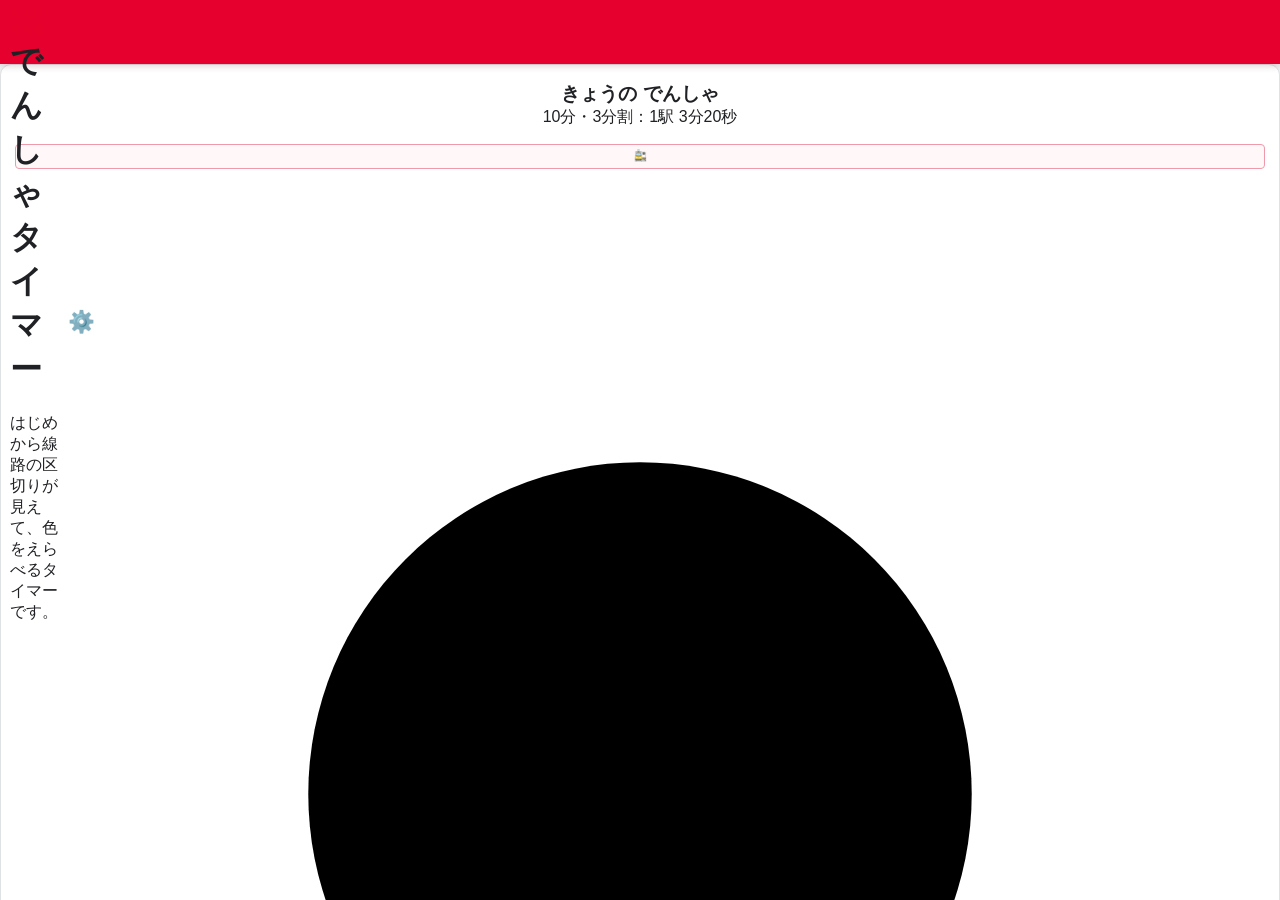
==== commit 0915a846: "Replace app with quiet rail color timer" ====
--- a/index.html
+++ b/index.html
@@ -1,1053 +1,182 @@
-<!DOCTYPE html>
-
+<!doctype html>
 <html lang="ja">
 <head>
-<meta charset="utf-8"/>
-<meta content="width=device-width, initial-scale=1.0, viewport-fit=cover" name="viewport"/>
-<meta content="#e6002d" name="theme-color"/>
-<meta content="でんしゃタイマー" name="application-name"/>
-<meta content="yes" name="apple-mobile-web-app-capable"/>
-<meta content="default" name="apple-mobile-web-app-status-bar-style"/>
-<meta content="でんしゃタイマー" name="apple-mobile-web-app-title"/>
-<meta content="駅と区間の時間を自由に設定でき、My設定で複数の電車を同時に走らせられる電車タイマーです。" name="description"/>
-<title>でんしゃタイマー</title>
-<link href="manifest.webmanifest" rel="manifest"/>
-<link href="icon-192.png" rel="icon" sizes="192x192" type="image/png"/>
-<link href="icon-192.png" rel="apple-touch-icon"/>
-<link href="style.css" rel="stylesheet"/>
+  <meta charset="utf-8" />
+  <meta name="viewport" content="width=device-width, initial-scale=1, viewport-fit=cover" />
+  <meta name="theme-color" content="#3b82f6" />
+  <meta name="color-scheme" content="light" />
+  <meta name="description" content="円形の線路を電車が走る、子ども向けのWebタイマー" />
+  <link rel="manifest" href="manifest.webmanifest" />
+  <link rel="stylesheet" href="style.css" />
+  <title>でんしゃタイマー</title>
 </head>
 <body>
-<a class="skip-link" href="#mainContent">メイン内容へ移動</a>
-<div class="app-shell">
-<header class="app-header">
-<button aria-controls="sideMenu" aria-expanded="false" aria-label="メニューを開く" class="icon-button" id="menuButton" type="button">
-<span aria-hidden="true">☰</span>
-</button>
-<h1 class="app-title">
-<span aria-hidden="true" class="app-title-mark">🚆</span>
-<span class="app-title-copy">
-<span>でんしゃタイマー</span>
-<small class="app-title-subtitle">経路型ビジュアルタイマー</small>
-</span>
-</h1>
-<button aria-controls="settingsPanel" aria-expanded="false" aria-label="設定を開く" class="icon-button" id="settingsButton" type="button">
-<span aria-hidden="true">⚙️</span>
-</button>
-</header>
-<main class="main-content" id="mainContent">
-<div class="app-page is-active" data-page="timer" id="pageTimer">
-      <!-- 表示順：線路切替 → 線路表示エリア → 現在区間・次の駅 → 操作ボタン → ＋1分・＋5分 -->
-      <section aria-labelledby="railwayHeading" class="railway-card" id="routeSection">
-<div class="timer-route-heading-source visually-hidden">
-<div>
-<p class="eyebrow">経路案内</p>
-<h2 id="railwayHeading">横線路</h2>
-</div>
-<span class="status-badge" id="trackShapeBadge">路線図：横</span>
-</div>
+  <div class="app-shell">
+    <header class="app-header">
+      <div>
+        <p class="eyebrow">えんけいせんろ</p>
+        <h1>でんしゃタイマー</h1>
+        <p class="lead">はじめから線路の区切りが見えて、色をえらべるタイマーです。</p>
+      </div>
+      <button id="settingsToggle" class="icon-button" type="button" aria-label="保護者設定を開く" aria-expanded="false" aria-controls="settingsPanel">
+        ⚙️
+      </button>
+    </header>
 
-<div aria-label="線路の形を切り替える" class="track-shape-switcher" id="trackShapeSwitcher" role="group">
-<button aria-label="横線路に切り替える" aria-pressed="true" class="track-shape-button is-selected" data-track-shape="horizontal" type="button">
-<span aria-hidden="true" class="track-shape-button-icon">↔️</span>
-<span>横</span>
-</button>
-<button aria-label="縦線路に切り替える" aria-pressed="false" class="track-shape-button" data-track-shape="vertical" type="button">
-<span aria-hidden="true" class="track-shape-button-icon">↕️</span>
-<span>縦</span>
-</button>
-<button aria-label="円形線路に切り替える" aria-pressed="false" class="track-shape-button" data-track-shape="circle" type="button">
-<span aria-hidden="true" class="track-shape-button-icon">⭕</span>
-<span>円</span>
-</button>
-</div>
-<div aria-label="現在設定されている駅と区間の進行状況" class="railway-preview railway-stage railway-preview--horizontal" data-track-shape="horizontal" id="railwayPreview">
-<p class="arrival-notice" hidden="" id="arrivalNotice" role="status">
-            駅につきました
-          </p>
-<section aria-label="線路内の残り時間" aria-live="off" class="route-time-panel" id="routeTimePanel">
-<span class="route-time-title">のこり時間</span>
-<div class="route-time-content" id="routeTimeContent">
-<div class="route-time-value-block">
-<small>全体</small>
-<strong>30:00</strong>
-</div>
-</div>
-<span class="route-time-state" id="routeTimerStateText">出発前です</span>
-</section>
-<div class="railway-track railway-track--horizontal" data-track-shape="horizontal" id="railwayTrack"></div>
-</div>
-<div aria-label="線路全体の進み具合" aria-valuemax="100" aria-valuemin="0" aria-valuenow="0" class="journey-progress" role="progressbar">
-<div class="journey-progress-heading">
-<span>ゴールまでの進捗</span>
-<strong id="journeyProgressText">0%</strong>
-</div>
-<div aria-hidden="true" class="journey-progress-track">
-<span id="journeyProgressBar" style="width: 0%;"></span>
-</div>
-</div>
-<div class="segment-overview">
-<h3>経路の内訳</h3>
-<ul class="segment-overview-list" id="segmentOverviewList"></ul>
-</div>
-</section>
+    <main>
+      <section id="timerCard" class="timer-card" aria-labelledby="timer-title">
+        <div class="card-title-row compact">
+          <div>
+            <h2 id="timer-title">きょうの でんしゃ</h2>
+            <p id="segmentSummary" class="subtext">10分・3分割：1駅 3分20秒</p>
+          </div>
+          <div id="visualStatusBadge" class="status-badge" aria-hidden="true">🚉</div>
+        </div>
 
-      <section aria-label="タイマー操作" class="timer-actions-card" id="timerActionsSection">
-<dl class="journey-status-grid">
-<div class="journey-status-item">
-<dt>乗車中の区間</dt>
-<dd id="currentSegmentName">スタート → 駅1</dd>
-</div>
-<div class="journey-status-item">
-<dt>次の停車駅</dt>
-<dd id="nextStationName">駅1</dd>
-</div>
-</dl><p aria-live="polite" class="active-train-summary active-train-summary--timer-page" id="activeTrainSummary">
-          運行中の電車：1本
-        </p>
+        <div class="circle-wrap">
+          <svg id="timerSvg" class="timer-svg" viewBox="0 0 260 260" role="img" aria-labelledby="circleTitle circleDesc">
+            <title id="circleTitle">でんしゃタイマー</title>
+            <desc id="circleDesc">しゅっぱつ前から分割された円形線路、駅、走っている電車、ゴールを表示します。</desc>
+            <defs>
+              <filter id="softShadow" x="-30%" y="-30%" width="160%" height="160%">
+                <feDropShadow dx="0" dy="4" stdDeviation="3" flood-color="#1d4ed8" flood-opacity="0.2" />
+              </filter>
+              <linearGradient id="railGradient" x1="0" y1="0" x2="1" y2="1">
+                <stop offset="0%" stop-color="#60a5fa" />
+                <stop offset="100%" stop-color="#2563eb" />
+              </linearGradient>
+            </defs>
+            <g id="railLayer" aria-hidden="true"></g>
+            <g id="segmentLayer" aria-hidden="true"></g>
+            <g id="stationLayer" aria-hidden="true"></g>
+            <g id="trainLayer" aria-hidden="true"></g>
+            <circle class="track-inner" cx="130" cy="130" r="69"></circle>
+            <text id="timeText" class="time-text" x="130" y="121" text-anchor="middle">10:00</text>
+            <text id="stateText" class="state-text" x="130" y="151" text-anchor="middle">しゅっぱつ まえ</text>
+          </svg>
+          <div id="celebration" class="celebration" aria-hidden="true">
+            <span>⭐</span><span>✨</span><span>⭐</span><span>✨</span>
+          </div>
+        </div>
+        <p id="screenReaderStatus" class="sr-only" aria-live="polite">でんしゃはしゅっぱつ前です。</p>
 
-<div class="timer-actions-layout">
-<div class="action-zone action-zone--primary">
-<p class="action-zone-label">出発・停車</p>
-<div aria-label="タイマー操作" class="primary-controls">
-<button aria-label="タイマーをはじめる" class="control-button control-button--start" id="startButton" type="button">
-<span aria-hidden="true" id="startButtonIcon">▶</span>
-<span id="startButtonText">はじめる</span>
-</button>
-<button aria-label="タイマーを最初から始める" class="control-button control-button--start-over" hidden="" id="startOverButton" type="button">
-<span aria-hidden="true">↺</span>
-<span>はじめから</span>
-</button>
-<button aria-label="タイマーを一時停止する" class="control-button control-button--pause" hidden="" id="pauseButton" type="button">
-<span aria-hidden="true">⏸</span>
-<span>一時停止</span>
-</button>
-<button aria-label="タイマーをリセットする" class="control-button control-button--neutral" hidden="" id="resetButton" type="button">
-<span aria-hidden="true">↺</span>
-<span>リセット</span>
-</button>
-</div>
-</div>
-<div class="action-zone action-zone--time-adjust">
-<p class="action-zone-label">時間を少し調整</p>
-<div aria-label="時間を追加" class="quick-add-controls">
-<button aria-label="追加先を選んで時間を1分追加する" class="quick-add-button" id="addOneMinuteButton" type="button">
-            ＋1分
-          </button>
-<button aria-label="追加先を選んで時間を5分追加する" class="quick-add-button" id="addFiveMinutesButton" type="button">
-            ＋5分
-          </button>
-</div>
-</div>
-</div>
-<section aria-labelledby="completionTitle" class="completion-panel" hidden="" id="completionPanel">
-<div aria-hidden="true" class="completion-icon">🎉</div>
-<h2 id="completionTitle">ゴールにつきました！</h2>
-<p id="completionMessage">30分のタイマーが終わりました。</p>
-<button aria-label="タイマーを最初からもういちど始める" class="restart-button" id="restartButton" type="button">
-<span aria-hidden="true">▶</span>
-            もういちど始める
-          </button>
-</section>
-<section aria-labelledby="timeAdditionHistoryTitle" class="time-addition-history-card" hidden="" id="timeAdditionHistoryCard">
-<div class="time-addition-history-header">
-<div>
-<p class="eyebrow">この画面での変更</p>
-<h2 id="timeAdditionHistoryTitle">時間追加の履歴</h2>
-</div>
-<button aria-label="直前の時間追加を取り消す" class="undo-time-button" disabled="" id="undoTimeAdditionButton" type="button">
-              ↶ 取り消す
-            </button>
-</div>
-<ul class="time-addition-history-list" id="timeAdditionHistoryList"></ul>
-</section>
-<p class="stage-note">
-          予定に合わせて一時停止や時間追加ができます。
-        </p>
-</section>
-      <!-- 残り時間などを更新するための非表示データソース。表示レイアウトには参加しません。 -->
-      <section aria-hidden="true" aria-labelledby="timerHeading" class="timer-card timer-card--hero timer-card--source timer-card--data-source" hidden="" id="timerSection">
-<div class="timer-time-summary">
-<p class="eyebrow" id="timerHeading">ゴールまで</p>
-<p class="timer-support-copy">スタートからゴールまでを一画面で確認できます</p>
-<p aria-label="残り時間30分" aria-live="off" class="timer-display" id="remainingTime" role="timer">
-          30:00
-        </p>
-<p class="next-station">
-          この区間
-          <strong id="nextStationTime">10:00</strong>
-</p>
-<p aria-live="polite" class="timer-state-label" id="timerStateLabel">
-<span aria-hidden="true" class="timer-state-dot"></span>
-<span id="timerStateText">出発前です</span>
-</p>
+        <div class="visual-guide" aria-hidden="true">
+          <div class="guide-item"><span class="sample-station future"></span><span>まだ</span></div>
+          <div class="guide-item"><span class="sample-station next"></span><span>つぎ</span></div>
+          <div class="guide-item"><span class="sample-station passed"></span><span>ついた</span></div>
+        </div>
 
-</div>
-</section>
+        <div class="input-panel" aria-label="タイマー時間と駅の数の入力">
+          <div class="field-block">
+            <label for="minutesInput">じかん</label>
+            <div class="number-row">
+              <input id="minutesInput" type="number" inputmode="decimal" min="0.5" max="600" step="0.5" value="10" aria-describedby="minutesHelp" />
+              <span class="unit-label">分</span>
+            </div>
+            <div class="chip-row" aria-label="時間の候補">
+              <button class="chip" type="button" data-minutes="1">1分</button>
+              <button class="chip" type="button" data-minutes="3">3分</button>
+              <button class="chip" type="button" data-minutes="5">5分</button>
+              <button class="chip is-selected" type="button" data-minutes="10">10分</button>
+              <button class="chip" type="button" data-minutes="15">15分</button>
+              <button class="chip" type="button" data-minutes="30">30分</button>
+            </div>
+            <p id="minutesHelp" class="hint">よく使う時間はボタンでえらべます。</p>
+          </div>
+
+          <div class="field-block">
+            <label for="segmentsInput">えきのかず</label>
+            <div class="number-row">
+              <input id="segmentsInput" type="number" inputmode="numeric" min="1" max="12" step="1" value="3" aria-describedby="segmentsHelp" />
+              <span class="unit-label">駅</span>
+            </div>
+            <div class="chip-row" aria-label="駅の数の候補">
+              <button class="chip" type="button" data-segments="2">2駅</button>
+              <button class="chip is-selected" type="button" data-segments="3">3駅</button>
+              <button class="chip" type="button" data-segments="4">4駅</button>
+              <button class="chip" type="button" data-segments="5">5駅</button>
+            </div>
+            <p id="segmentsHelp" class="hint">駅が区切りポイントになります。</p>
+          </div>
+        </div>
+
+        <div class="status-grid" aria-label="進行状況">
+          <div>
+            <span>つぎのえき</span>
+            <strong id="currentSegment">1 / 3</strong>
+          </div>
+          <div>
+            <span>えきまで</span>
+            <strong id="segmentLeft">3:20</strong>
+          </div>
+          <div>
+            <span>すすみ</span>
+            <strong id="progressPercent">0%</strong>
+          </div>
+        </div>
+
+        <div class="controls">
+          <button id="startPauseButton" class="primary-button" type="button">しゅっぱつ</button>
+          <button id="resetButton" class="secondary-button" type="button">はじめにもどる</button>
+        </div>
+      </section>
+
+      <details class="help-card">
+        <summary>つかいかた</summary>
+        <ul>
+          <li>じかんと、えきのかずをえらびます。</li>
+          <li>「しゅっぱつ」をおすと、でんしゃが円形の線路をすすみます。</li>
+          <li>線路の色は、保護者設定で「単色」と「色違い」をえらべます。</li>
+          <li>音、振動、画面ロックは保護者設定で変えられます。</li>
+        </ul>
+      </details>
+    </main>
+  </div>
+
+  <div id="sheetBackdrop" class="sheet-backdrop" hidden></div>
+  <section id="settingsPanel" class="settings-card" aria-labelledby="settings-title" role="dialog" aria-modal="true" hidden>
+    <div class="sheet-handle" aria-hidden="true"></div>
+    <div class="settings-header">
+      <div>
+        <p class="eyebrow">保護者設定</p>
+        <h2 id="settings-title">でんしゃタイマー設定</h2>
       </div>
-<div class="app-page" data-page="edit" hidden="" id="pageEdit">
-<section aria-labelledby="editPageHeading" class="page-intro-card">
-<div class="section-heading-row">
-<div>
-<p class="eyebrow">経路編集</p>
-<h2 id="editPageHeading">タイマーの経路を編集</h2>
-</div>
-<span class="status-badge">直接編集</span>
-</div>
-<p class="page-intro-copy">
-            このページで、1単位の分数、駅名、区間ごとの単位数、線路の形を変更できます。
-          </p>
-</section>
-<section aria-labelledby="summaryHeading" class="summary-card" id="summarySection">
-<div class="section-heading-row summary-heading-row">
-<div>
-<p class="eyebrow">検索条件</p>
-<h2 id="summaryHeading">現在の設定</h2>
-</div>
-<span aria-label="現在適用中の設定" class="current-setting-chip">設定中</span>
-</div>
-<dl class="summary-grid">
-<div class="summary-item">
-<dt>設定時間</dt>
-<dd id="summaryDuration">30分</dd>
-</div>
-<div class="summary-item">
-<dt>1単位</dt>
-<dd id="summaryUnitMinutes">5分</dd>
-</div>
-<div class="summary-item">
-<dt>合計</dt>
-<dd id="summaryTotalUnits">6単位</dd>
-</div>
-<div class="summary-item">
-<dt>駅の数</dt>
-<dd id="summaryStationCount">4駅</dd>
-</div>
-<div class="summary-item">
-<dt>線路の形</dt>
-<dd id="summaryTrackShape">横</dd>
-</div>
-<div class="summary-item">
-<dt>区間の数</dt>
-<dd id="summarySegmentCount">3区間</dd>
-</div>
-<div class="summary-item summary-item--wide">
-<dt>追加した時間</dt>
-<dd id="summaryAddedMinutes">0分</dd>
-</div>
-<div class="summary-item summary-item--wide">
-<dt>タイマーの状態</dt>
-<dd id="timerStateSummary">開始前</dd>
-</div>
-</dl>
-</section>
-<form class="route-editor-card settings-form" id="routeEditorForm" novalidate="">
-<div class="route-editor-heading">
-<div>
-<p class="eyebrow">編集内容</p>
-<h2>駅・区間・線路</h2>
-</div>
-<span class="status-badge">未保存の変更</span>
-</div>
-<section aria-labelledby="unitSettingsHeading" class="settings-section">
-<div class="settings-section-heading">
-<div>
-<p class="settings-step">1</p>
-<div>
-<h3 id="unitSettingsHeading">1単位の時間</h3>
-<p>区間時間の基準になる分数です。</p>
-</div>
-</div>
-</div>
-<div class="unit-setting-grid">
-<div class="form-field">
-<label for="unitPresetSelect">よく使う時間</label>
-<select id="unitPresetSelect" name="unitPreset">
-<option value="1">1分</option>
-<option value="2">2分</option>
-<option value="3">3分</option>
-<option selected="" value="5">5分</option>
-<option value="10">10分</option>
-<option value="15">15分</option>
-<option value="custom">直接入力</option>
-</select>
-</div>
-<div class="form-field">
-<label for="unitMinutesInput">1単位</label>
-<div class="number-input-with-unit">
-<input aria-describedby="unitMinutesHelp" id="unitMinutesInput" inputmode="numeric" max="180" min="1" name="unitMinutes" step="1" type="number" value="5"/>
-<span>分</span>
-</div>
-<p class="field-help" id="unitMinutesHelp">
-              1～180分で入力してください。
-            </p>
-</div>
-</div>
-</section>
-<section aria-labelledby="stationSettingsHeading" class="settings-section">
-<div class="settings-section-heading">
-<div>
-<p class="settings-step">2</p>
-<div>
-<h3 id="stationSettingsHeading">駅の名前</h3>
-<p>スタートとゴールは削除できません。</p>
-</div>
-</div>
-</div>
-<div class="station-editor-list" id="stationEditorList"></div>
-<button aria-label="ゴールの前に新しい駅を追加する" class="outline-button" id="addStationButton" type="button">
-<span aria-hidden="true">＋</span>
-          ゴールの前に駅を追加
-        </button>
-</section>
-<section aria-labelledby="segmentSettingsHeading" class="settings-section">
-<div class="settings-section-heading">
-<div>
-<p class="settings-step">3</p>
-<div>
-<h3 id="segmentSettingsHeading">区間ごとの単位数</h3>
-<p>マイナス・プラスで使用する単位数を変更します。</p>
-</div>
-</div>
-</div>
-<div class="segment-editor-list" id="segmentEditorList"></div>
-</section>
-<section aria-live="polite" class="settings-total-card">
-<div>
-<span>合計単位</span>
-<strong id="draftTotalUnits">6単位</strong>
-</div>
-<div>
-<span>設定時間</span>
-<strong id="draftTotalMinutes">30分</strong>
-</div>
-</section>
-<fieldset class="form-field">
-<legend>線路の形</legend>
-<p class="field-help track-shape-help">
-          表示だけを変更する場合は、タイマーの残り時間と現在位置を保ちます。
-        </p>
-<div class="radio-card-group">
-<label class="radio-card">
-<input checked="" name="trackShape" type="radio" value="horizontal"/>
-<span aria-hidden="true" class="radio-track-preview radio-track-preview--horizontal">
-<i></i><i></i><i></i>
-</span>
-<span>横線路</span>
-</label>
-<label class="radio-card">
-<input name="trackShape" type="radio" value="vertical"/>
-<span aria-hidden="true" class="radio-track-preview radio-track-preview--vertical">
-<i></i><i></i><i></i>
-</span>
-<span>縦線路</span>
-</label>
-<label class="radio-card">
-<input name="trackShape" type="radio" value="circle"/>
-<span aria-hidden="true" class="radio-track-preview radio-track-preview--circle">
-<i></i><i></i><i></i>
-</span>
-<span>円形線路</span>
-</label>
-</div>
-</fieldset>
-<div class="route-editor-actions">
-<p class="route-editor-actions-hint">変更した内容は「変更を反映する」でタイマーへ反映されます。</p>
-<button aria-label="未保存の経路変更を取り消す" class="cancel-button" id="resetRouteEditorButton" type="button">
-              変更を取り消す
-            </button>
-<button aria-label="経路の変更を反映する" class="apply-button" type="submit">
-              変更を反映する
-            </button>
-</div>
-</form>
-</div>
-<div class="app-page" data-page="presets" hidden="" id="pagePresets">
-<section aria-labelledby="quickRoutesHeading" class="quick-routes-card" id="quickRoutesSection">
-<div class="section-heading-row quick-routes-heading-row">
-<div>
-<p class="eyebrow">よく使う路線</p>
-<h2 id="quickRoutesHeading">すぐ使う</h2>
-</div>
-<span class="status-badge">開始前で追加</span>
-</div>
-<p class="quick-routes-introduction">
-          日常の活動で使いやすい路線を、運行中の電車リストへすぐ追加できます。追加しても自動では出発せず、表示中の電車も切り替わりません。
-        </p>
-<div aria-label="すぐ使う路線" class="quick-routes-list">
-<button class="quick-route-button" data-quick-route="break5" type="button">
-<span aria-hidden="true" class="quick-route-icon">🚃</span>
-<span class="quick-route-copy">
-<strong>休憩5分号</strong>
-<small>スタート → 休憩駅 → ゴール</small>
-</span>
-</button>
-<button class="quick-route-button" data-quick-route="cleanup10" type="button">
-<span aria-hidden="true" class="quick-route-icon">🚃</span>
-<span class="quick-route-copy">
-<strong>お片付け10分号</strong>
-<small>スタート → 前半 → 後半 → ゴール</small>
-</span>
-</button>
-<button class="quick-route-button" data-quick-route="morning15" type="button">
-<span aria-hidden="true" class="quick-route-icon">🚃</span>
-<span class="quick-route-copy">
-<strong>朝の支度15分号</strong>
-<small>スタート → 準備 → 確認 → ゴール</small>
-</span>
-</button>
-<button class="quick-route-button" data-quick-route="reading15" type="button">
-<span aria-hidden="true" class="quick-route-icon">🚃</span>
-<span class="quick-route-copy">
-<strong>読書15分号</strong>
-<small>スタート → 前半 → 後半 → ゴール</small>
-</span>
-</button>
-<button class="quick-route-button" data-quick-route="study25" type="button">
-<span aria-hidden="true" class="quick-route-icon">🚃</span>
-<span class="quick-route-copy">
-<strong>勉強25分号</strong>
-<small>スタート → 集中1 → 集中2 → まとめ → ゴール</small>
-</span>
-</button>
-</div>
-</section>
-<section aria-labelledby="activeTrainsHeading" class="active-trains-card" id="activeTrainsSection">
-<div class="section-heading-row active-trains-heading-row">
-<div>
-<p class="eyebrow">いま使う電車</p>
-<h2 id="activeTrainsHeading">運行中の電車</h2>
-</div>
-<span class="status-badge" id="activeTrainsCountBadge">1本</span>
-</div>
-<p class="active-trains-introduction">
-          タイマー画面では1本の電車を大きく表示します。ここでは、表示する電車を選んだり、電車ごとに出発・一時停止・はじめから・削除を操作できます。
-        </p>
-<div class="active-train-add-area">
-<div class="active-train-add-heading">
-<h3>電車を追加する</h3>
-<p>今の経路をコピーするか、時間と駅数を選んで新しい電車を作れます。</p>
-</div>
-<div class="active-train-add-buttons">
-<button aria-label="今の経路を電車として追加する" class="active-train-add-button" id="addCurrentRouteTrainButton" type="button">
-<span aria-hidden="true">🚆</span>
-<span>今の経路を電車として追加</span>
-</button>
-<button aria-label="新しい電車を追加する" class="active-train-add-button active-train-add-button--secondary" id="openCreateTrainButton" type="button">
-<span aria-hidden="true">🚃</span>
-<span>新しい電車を追加</span>
-</button>
-</div>
-<p class="active-train-add-note">
-            追加しても、初期状態では表示中の電車は切り替わりません。操作は下の運行中リストから行えます。
-          </p>
-</div>
-<div aria-live="polite" class="active-trains-list" id="activeTrainsList"></div>
-</section>
-<section aria-labelledby="presetHeading" class="preset-card" id="presetSection">
-<div class="section-heading-row preset-heading-row">
-<div>
-<p class="eyebrow">Myタイマー</p>
-<h2 id="presetHeading">登録した経路</h2>
-</div>
-<span class="status-badge" id="storageStatusBadge">保存できます</span>
-</div>
-<p class="preset-introduction">
-          よく使う時間・駅・区間を登録して、次回すぐに呼び出せます。
-          タイマー動作中の残り時間は保存せず、再読み込み後は開始前へ戻ります。
-        </p>
-<div class="preset-save-box">
-<div class="form-field preset-name-field">
-<label for="presetNameInput">登録名</label>
-<input autocomplete="off" id="presetNameInput" maxlength="40" placeholder="例：朝の準備" type="text"/>
-</div>
-<button aria-label="現在の設定を新しいプリセットとして保存する" class="apply-button preset-save-button" id="savePresetButton" type="button">
-<span aria-hidden="true">💾</span>
-            この経路を登録
-          </button>
-</div>
-<div class="preset-list-header">
-<h3>登録済み経路</h3>
-<p id="presetCountText">0件</p>
-</div>
-<div aria-live="polite" class="preset-list" id="presetList"></div>
+      <button id="settingsCloseButton" class="icon-button small" type="button" aria-label="設定を閉じる">×</button>
+    </div>
 
-</section>
-<section aria-labelledby="dataManagementHeading" class="data-management data-management-card" id="dataManagementSection">
-<div class="data-management-heading">
-<div>
-<p class="eyebrow">バックアップと初期化</p>
-<h3 id="dataManagementHeading">データ管理</h3>
-</div>
-<p id="lastSavedText">まだ保存されていません</p>
-</div>
-<div class="data-action-grid">
-<button aria-label="現在の設定とプリセットをJSONファイルに書き出す" class="data-action-button" id="exportJsonButton" type="button">
-<span aria-hidden="true">⬇️</span>
-              JSONを書き出す
-            </button>
-<button aria-label="JSONファイルから設定とプリセットを読み込む" class="data-action-button" id="importJsonButton" type="button">
-<span aria-hidden="true">⬆️</span>
-              JSONを読み込む
-            </button>
-<input accept="application/json,.json" class="visually-hidden" id="importJsonInput" tabindex="-1" type="file"/>
-<button aria-label="現在の設定だけを初期状態へ戻す" class="data-action-button" id="resetCurrentSettingsButton" type="button">
-<span aria-hidden="true">↺</span>
-              現在の設定を初期化
-            </button>
-<button aria-label="保存済みのプリセットをすべて削除する" class="data-action-button data-action-button--danger" id="deleteAllPresetsButton" type="button">
-<span aria-hidden="true">🗑️</span>
-              全プリセットを削除
-            </button>
-<button aria-label="保存データをすべて削除してアプリ全体を初期状態へ戻す" class="data-action-button data-action-button--danger data-action-button--wide" id="resetEntireAppButton" type="button">
-<span aria-hidden="true">⚠️</span>
-              アプリ全体を初期状態へ戻す
-            </button>
-</div>
-</section>
-</div>
-<div class="app-page" data-page="settings" hidden="" id="pageSettings">
-<section aria-labelledby="settingsPageHeading" class="page-intro-card">
-<div class="section-heading-row">
-<div>
-<p class="eyebrow">設定</p>
-<h2 id="settingsPageHeading">表示と使い方</h2>
-</div>
-<span class="status-badge">表示・音・情報</span>
-</div>
-<p class="page-intro-copy">見え方、音、画面ロック、残り時間の表示方法などは、下のボタンから設定できます。</p>
-<button aria-label="表示と音の設定を開く" class="apply-button" id="openPreferencesPanelButton" type="button">
-<span aria-hidden="true">⚙️</span>
-          表示と音の設定を開く
-        </button>
-</section>
-<section aria-labelledby="settingsOverviewHeading" class="settings-overview-card" id="settingsOverviewSection">
-<div class="section-heading-row">
-<div>
-<p class="eyebrow">設定項目</p>
-<h2 id="settingsOverviewHeading">調整できること</h2>
-</div>
-<span class="status-badge">一覧</span>
-</div>
-<p class="page-intro-copy">音、表示、文字サイズ、ロック、画面をつけたままにする設定をここで確認できます。変更は「表示と音の設定を開く」から行います。</p>
-<div class="settings-overview-grid" aria-label="設定項目の一覧">
-<article class="settings-overview-item">
-<span aria-hidden="true" class="settings-overview-icon">🔔</span>
-<div><h3>音</h3><p>駅到着音、ゴール音、操作音、音量を調整します。</p></div>
-</article>
-<article class="settings-overview-item">
-<span aria-hidden="true" class="settings-overview-icon">👀</span>
-<div><h3>表示</h3><p>線路内の残り時間、全体・区間表示を選びます。</p></div>
-</article>
-<article class="settings-overview-item">
-<span aria-hidden="true" class="settings-overview-icon">🔤</span>
-<div><h3>文字と見やすさ</h3><p>文字サイズ、高コントラスト、動きを減らす設定です。</p></div>
-</article>
-<article class="settings-overview-item">
-<span aria-hidden="true" class="settings-overview-icon">🔒</span>
-<div><h3>いたずら防止ロック</h3><p>ロック中は操作を止め、3秒長押しで解除します。</p></div>
-</article>
-<article class="settings-overview-item">
-<span aria-hidden="true" class="settings-overview-icon">💡</span>
-<div><h3>運転中は画面をつけたままにする</h3><p>運転中に画面が暗くなりにくいようにします。</p></div>
-</article>
-</div>
-</section>
-<section aria-labelledby="guideHeading" class="guide-card" id="guideSection">
-<div class="section-heading-row">
-<div>
-<p class="eyebrow">使い方</p>
-<h2 id="guideHeading">操作ガイド</h2>
-</div>
-<span class="status-badge">キーボード対応</span>
-</div>
-<div class="guide-grid">
-<article class="guide-item">
-<span aria-hidden="true" class="guide-icon">1</span>
-<div><h3>時間と駅を設定</h3><p>歯車から1単位、駅名、区間の単位数を決めます。</p></div>
-</article>
-<article class="guide-item">
-<span aria-hidden="true" class="guide-icon">2</span>
-<div><h3>線路を選択</h3><p>横・縦・円の表示は、運転中でも切り替えられます。</p></div>
-</article>
-<article class="guide-item">
-<span aria-hidden="true" class="guide-icon">3</span>
-<div><h3>はじめる</h3><p>電車が時間に合わせて進み、駅までの残り時間を表示します。</p></div>
-</article>
-<article class="guide-item">
-<span aria-hidden="true" class="guide-icon">4</span>
-<div><h3>必要なら時間を追加</h3><p>＋1分・＋5分を現在区間または最後の区間へ追加できます。</p></div>
-</article>
-</div>
-<div class="shortcut-box">
-<h3>キーボード操作</h3>
-<dl>
-<div><dt><kbd>Space</kbd></dt><dd>開始・一時停止・再開</dd></div>
-<div><dt><kbd>R</kbd></dt><dd>はじめから</dd></div>
-<div><dt><kbd>M</kbd></dt><dd>音のオン・オフ</dd></div>
-<div><dt><kbd>Esc</kbd></dt><dd>開いている画面を閉じる</dd></div>
-</dl>
-</div>
-</section>
-<section aria-labelledby="aboutHeading" class="about-card" id="aboutSection">
-<div class="section-heading-row">
-<div>
-<p class="eyebrow">アプリ情報</p>
-<h2 id="aboutHeading">でんしゃタイマー</h2>
-</div>
-<span class="status-badge">Version 1.18.3</span>
-</div>
-<dl class="about-list">
-<div><dt>バージョン</dt><dd>1.18.3</dd></div>
-<div><dt>更新日</dt><dd>2026年6月10日</dd></div>
-<div><dt>保存場所</dt><dd>この端末のブラウザ内</dd></div>
-<div><dt>通信</dt><dd>設定やプリセットを外部へ送信しません</dd></div>
-</dl>
-<div class="pwa-status-card">
-<div>
-<p class="eyebrow">オフライン利用</p>
-<h3>ホーム画面から使えます</h3>
-<p id="pwaStatusText">オフライン機能を準備しています。</p>
-</div>
-<div class="pwa-actions">
-<span class="network-status-badge" id="networkStatusBadge">オンライン</span>
-<button class="install-app-button" hidden="" id="installAppButton" type="button">
-              ホーム画面に追加
-            </button>
-</div>
-</div>
-<div class="disclaimer-box">
-<h3>免責事項</h3>
-<p>本アプリは時間の見通しを支援する補助ツールです。安全管理、医療、教育上の判断を代替するものではありません。重要な予定では、端末の時計や他の方法も併用してください。</p>
-</div>
-</section>
-</div>
-</main>
-</div>
-<nav aria-label="スマートフォン用ページナビゲーション" class="mobile-bottom-nav">
-<button aria-current="page" aria-label="タイマー画面を表示" class="mobile-nav-item is-active" data-page-target="timer" type="button">
-<span aria-hidden="true">⏱️</span>
-<span>タイマー</span>
-</button>
-<button aria-label="経路編集画面を表示" class="mobile-nav-item" data-page-target="edit" type="button">
-<span aria-hidden="true">🛤️</span>
-<span>経路編集</span>
-</button>
-<button aria-label="My設定画面を表示" class="mobile-nav-item" data-page-target="presets" type="button">
-<span aria-hidden="true">💾</span>
-<span>My設定</span>
-</button>
-<button aria-label="設定画面を表示" class="mobile-nav-item mobile-nav-button" data-page-target="settings" id="mobileSettingsButton" type="button">
-<span aria-hidden="true">⚙️</span>
-<span>設定</span>
-</button>
-</nav>
-<div class="backdrop" hidden="" id="menuBackdrop"></div>
-<nav aria-hidden="true" aria-label="メインメニュー" class="side-menu" id="sideMenu">
-<div class="panel-header">
-<div>
-<p class="eyebrow">メニュー</p>
-<h2>でんしゃタイマー</h2>
-</div>
-<button aria-label="メニューを閉じる" class="icon-button icon-button--small" id="closeMenuButton" type="button">
-<span aria-hidden="true">✕</span>
-</button>
-</div>
-<ul class="menu-list">
-<li>
-<button aria-label="タイマー画面を表示" class="menu-item" data-page-target="timer" id="menuTimerButton" type="button">
-<span aria-hidden="true">⏱️</span>
-          タイマー
-        </button>
-</li>
-<li>
-<button aria-label="タイマーをリセットする" class="menu-item" id="menuResetTimerButton" type="button">
-<span aria-hidden="true">↺</span>
-          タイマーをリセット
-        </button>
-</li>
-<li>
-<button aria-label="My設定画面を表示" class="menu-item" data-page-target="presets" id="menuPresetsButton" type="button">
-<span aria-hidden="true">💾</span>
-          My設定
-        </button>
-</li>
-<li>
-<button aria-label="経路編集画面を表示" class="menu-item" data-page-target="edit" id="menuGuideButton" type="button">
-<span aria-hidden="true">🛤️</span>
-          経路編集
-        </button>
-</li>
-<li>
-<button aria-label="設定画面を表示" class="menu-item" data-page-target="settings" id="menuAboutButton" type="button">
-<span aria-hidden="true">⚙️</span>
-          設定
-        </button>
-</li>
-</ul>
-<p class="panel-note">
-      設定やプリセットはこの端末のブラウザ内に保存されます。
-    </p>
-</nav>
-<div class="backdrop" hidden="" id="settingsBackdrop"></div>
-<aside aria-hidden="true" aria-labelledby="settingsTitle" aria-modal="true" class="settings-panel settings-panel--preferences" id="settingsPanel" role="dialog">
-<div aria-hidden="true" class="panel-handle"></div>
-<div class="panel-header">
-<div>
-<p class="eyebrow">設定</p>
-<h2 id="settingsTitle">表示・音・操作</h2>
-</div>
-<button aria-label="設定を閉じる" class="icon-button icon-button--small" id="closeSettingsButton" type="button">
-<span aria-hidden="true">✕</span>
-</button>
-</div>
-<form class="settings-form preferences-form" id="preferencesForm">
-<section aria-labelledby="comfortSettingsHeading" class="settings-section">
-<div class="settings-section-heading">
-<div>
-<p class="settings-step">4</p>
-<div>
-<h3 id="comfortSettingsHeading">音・表示・操作</h3>
-<p>使う場所や見え方に合わせて調整できます。</p>
-</div>
-</div>
-</div>
-<div class="preference-list">
-<div class="preference-row">
-<div>
-<label for="soundToggle">音を使う</label>
-<p class="field-help">駅到着音、ゴール音、操作音の共通設定です。</p>
-</div>
-<label class="switch">
-<input checked="" id="soundToggle" type="checkbox"/>
-<span aria-hidden="true" class="switch-slider"></span>
-<span class="visually-hidden">音の有効と無効を切り替える</span>
-</label>
-</div>
-<div class="preference-subgroup" id="soundDetailControls">
-<label class="check-option">
-<input checked="" id="stationSoundToggle" type="checkbox"/>
-<span>駅到着音</span>
-</label>
-<label class="check-option">
-<input checked="" id="goalSoundToggle" type="checkbox"/>
-<span>ゴール音</span>
-</label>
-<label class="check-option">
-<input checked="" id="actionSoundToggle" type="checkbox"/>
-<span>操作音</span>
-</label>
-<div class="volume-control">
-<label for="soundVolumeRange">音量</label>
-<input id="soundVolumeRange" max="100" min="0" step="5" type="range" value="55"/>
-<output for="soundVolumeRange" id="soundVolumeOutput">55%</output>
-</div>
-</div>
-<div class="preference-row">
-<div>
-<label for="quietModeToggle">静かなモード</label>
-<p class="field-help">すべての音を止め、動きを少なくします。</p>
-</div>
-<label class="switch">
-<input id="quietModeToggle" type="checkbox"/>
-<span aria-hidden="true" class="switch-slider"></span>
-<span class="visually-hidden">静かなモードを切り替える</span>
-</label>
-</div>
-<div class="preference-row preference-row--guard">
-<div>
-<label for="childLockToggle">いたずら防止ロック</label>
-<p class="field-help">オンにするとタイマー画面の操作を止めます。解除は3秒長押しです。</p>
-</div>
-<label class="switch">
-<input id="childLockToggle" type="checkbox"/>
-<span aria-hidden="true" class="switch-slider"></span>
-<span class="visually-hidden">いたずら防止ロックを切り替える</span>
-</label>
-</div>
-<div class="preference-row preference-row--guard">
-<div>
-<label for="keepAwakeToggle">運転中は画面をつけたままにする</label>
-<p class="field-help" id="wakeLockSupportText">端末やブラウザによっては、画面が暗くなることがあります。</p>
-</div>
-<label class="switch">
-<input id="keepAwakeToggle" type="checkbox"/>
-<span aria-hidden="true" class="switch-slider"></span>
-<span class="visually-hidden">運転中に画面をつけたままにする設定を切り替える</span>
-</label>
-</div>
-<div class="form-field">
-<label for="fontSizeSelect">文字サイズ</label>
-<select id="fontSizeSelect">
-<option value="normal">標準</option>
-<option value="large">大きい</option>
-<option value="xlarge">特大</option>
-</select>
-</div>
-<div class="preference-row">
-<div>
-<label for="highContrastToggle">高コントラスト</label>
-<p class="field-help">文字と境界線をはっきり表示します。</p>
-</div>
-<label class="switch">
-<input id="highContrastToggle" type="checkbox"/>
-<span aria-hidden="true" class="switch-slider"></span>
-<span class="visually-hidden">高コントラスト表示を切り替える</span>
-</label>
-</div>
-<div class="preference-row">
-<div>
-<label for="reduceMotionToggle">動きを減らす</label>
-<p class="field-help">電車の揺れや切り替えアニメーションを抑えます。</p>
-</div>
-<label class="switch">
-<input id="reduceMotionToggle" type="checkbox"/>
-<span aria-hidden="true" class="switch-slider"></span>
-<span class="visually-hidden">アニメーションを減らす設定を切り替える</span>
-</label>
-</div>
-<div class="preference-row">
-<div>
-<label for="circleRemainingTimeToggle">線路内に残り時間を表示</label>
-<p class="field-help">
-                オンにすると、線路内に残り時間を表示します。
-              </p>
-</div>
-<label class="switch">
-<input checked="" id="circleRemainingTimeToggle" type="checkbox"/>
-<span aria-hidden="true" class="switch-slider"></span>
-<span class="visually-hidden">
-                線路内の残り時間表示を切り替える
-              </span>
-</label>
-</div>
-<div class="form-field">
-<label for="remainingTimeDisplayModeSelect">残り時間の表示内容</label>
-<select id="remainingTimeDisplayModeSelect">
-<option value="overall">全体の残り時間</option>
-<option value="segment">その区間の残り時間</option>
-<option value="both">全体とその区間の両方</option>
-<option value="off">表示しない</option>
-</select>
-<p class="field-help">
-              線路内に表示する残り時間の内容を選べます。
-            </p>
-</div>
-</div>
-</section>
-<div class="settings-actions">
-<button aria-label="変更を取り消して設定を閉じる" class="cancel-button" id="cancelSettingsButton" type="button">
-          キャンセル
-        </button>
-<button aria-label="表示と音の設定を保存する" class="apply-button" type="submit">
-          設定を保存
-        </button>
-</div>
-</form>
-</aside>
-<div aria-hidden="true" class="child-lock-overlay" hidden="" id="childLockOverlay">
-<div aria-describedby="childLockDescription" aria-labelledby="childLockTitle" class="child-lock-card" role="dialog">
-<div aria-hidden="true" class="child-lock-icon">🔒</div>
-<div class="child-lock-copy">
-<p class="eyebrow">いたずら防止</p>
-<h2 id="childLockTitle">画面ロック中</h2>
-<p id="childLockDescription">3秒長押しで解除</p>
-</div>
-<button aria-label="3秒長押しで画面ロックを解除する" class="unlock-hold-button" id="unlockHoldButton" type="button">
-<span>3秒長押しで解除</span>
-<span aria-hidden="true" class="unlock-progress-track">
-<span class="unlock-progress-bar" id="unlockProgressBar"></span>
-</span>
-</button>
-</div>
-</div>
-<div class="backdrop create-train-backdrop" hidden="" id="createTrainBackdrop"></div>
-<section aria-describedby="createTrainDescription" aria-hidden="true" aria-labelledby="createTrainTitle" aria-modal="true" class="create-train-panel" id="createTrainPanel" role="dialog">
-<div aria-hidden="true" class="panel-handle"></div>
-<div class="panel-header">
-<div>
-<p class="eyebrow">運行中の電車</p>
-<h2 id="createTrainTitle">新しい電車を追加</h2>
-</div>
-<button aria-label="新しい電車の作成画面を閉じる" class="icon-button icon-button--small" id="closeCreateTrainButton" type="button">
-<span aria-hidden="true">✕</span>
-</button>
-</div>
-<p class="create-train-description" id="createTrainDescription">
-      電車の作り方を選んで、スタート・駅・ゴールと駅間を作ります。スマホでは上から順に入力し、PCでは読みやすい幅で表示します。
-    </p>
-<form class="create-train-form" id="createTrainForm">
-<section aria-labelledby="newTrainExamplesHeading" class="create-train-section">
-<div class="settings-section-heading create-train-section-heading">
-<div>
-<p class="settings-step">例</p>
-<div>
-<h3 id="newTrainExamplesHeading">入力例</h3>
-<p>押すと入力欄に反映されます。追加はまだ行いません。</p>
-</div>
-</div>
-</div>
-<div aria-label="新しい電車の入力例" class="create-train-examples">
-<button class="create-train-example-button" data-example-train="study25" type="button">勉強25分号</button>
-<button class="create-train-example-button" data-example-train="break5" type="button">休憩5分号</button>
-<button class="create-train-example-button" data-example-train="cleanup10" type="button">お片付け10分号</button>
-<button class="create-train-example-button" data-example-train="morning15" type="button">朝の支度15分号</button>
-<button class="create-train-example-button" data-example-train="reading15" type="button">読書15分号</button>
-</div>
-</section>
-<section aria-labelledby="newTrainFormHeading" class="create-train-section">
-<div class="settings-section-heading create-train-section-heading">
-<div>
-<p class="settings-step">作成</p>
-<div>
-<h3 id="newTrainFormHeading">電車の内容</h3>
-<p>作り方を選ぶと、入力欄が切り替わります。</p>
-</div>
-</div>
-</div>
-<fieldset class="create-train-mode-fieldset" id="newTrainCreationModeFieldset">
-<legend>電車の作り方</legend>
-<div class="create-train-mode-options" role="radiogroup" aria-label="電車の作り方">
-<label class="create-train-mode-option">
-<input checked="" name="newTrainCreationMode" type="radio" value="stationCount"/>
-<span>
-<strong>駅の数を自分で決める</strong>
-<small>全体時間を、決めた駅の数に合わせて分けます。</small>
-</span>
-</label>
-<label class="create-train-mode-option">
-<input name="newTrainCreationMode" type="radio" value="autoByUnit"/>
-<span>
-<strong>時間に合わせて駅を自動で作る</strong>
-<small>1駅間の目安から、駅の数を自動で決めます。</small>
-</span>
-</label>
-</div>
-</fieldset>
-<div class="create-train-grid">
-<div class="form-field create-train-field--wide">
-<label for="newTrainNameInput">電車名</label>
-<input autocomplete="off" id="newTrainNameInput" maxlength="40" type="text" value="勉強25分号"/>
-</div>
-<div class="form-field">
-<label for="newTrainTotalMinutesInput">全体時間</label>
-<div class="number-with-unit">
-<input id="newTrainTotalMinutesInput" inputmode="numeric" max="180" min="1" step="1" type="number" value="25"/>
-<span>分</span>
-</div>
-</div>
-<div class="form-field" id="newTrainStationCountField" data-creation-mode-field="stationCount">
-<label for="newTrainStationCountInput">駅の数</label>
-<div class="number-with-unit">
-<input id="newTrainStationCountInput" inputmode="numeric" max="12" min="2" step="1" type="number" value="4"/>
-<span>駅</span>
-</div>
-<p class="field-help">スタートとゴールを含めた駅の数です。</p>
-</div>
-<div class="form-field" hidden="" id="newTrainUnitMinutesField" data-creation-mode-field="autoByUnit">
-<label for="newTrainUnitMinutesInput">1駅間の目安</label>
-<div class="number-with-unit">
-<input id="newTrainUnitMinutesInput" inputmode="numeric" max="180" min="1" step="1" type="number" value="5"/>
-<span>分</span>
-</div>
-<p class="field-help">この時間を目安に、駅を自動で作ります。</p>
-</div>
-<div class="form-field">
-<label for="newTrainTrackShapeSelect">線路の形</label>
-<select id="newTrainTrackShapeSelect">
-<option value="horizontal">横</option>
-<option value="vertical">縦</option>
-<option value="circle">円</option>
-</select>
-</div>
-<div class="form-field create-train-field--wide">
-<label for="newTrainSoundSelect">音</label>
-<select id="newTrainSoundSelect">
-<option value="default">設定と同じ音</option>
-<option value="goal-only">到着音だけ</option>
-<option value="silent">音なし</option>
-</select>
-</div>
-</div>
-<div aria-live="polite" aria-atomic="true" class="create-train-preview" id="newTrainAutoPreview">
-<p class="create-train-preview-title">できあがる電車</p>
-<dl class="create-train-preview-summary">
-<div><dt>全体</dt><dd>25分</dd></div>
-<div><dt>駅</dt><dd>4駅</dd></div>
-<div><dt>駅間</dt><dd>3区間</dd></div>
-<div><dt>駅間時間</dt><dd>9分、8分、8分</dd></div>
-</dl>
-<p class="create-train-preview-body">スタート → 駅1 → 駅2 → ゴール</p>
-</div>
-<label class="check-option create-train-auto-show">
-<input id="newTrainAutoShowToggle" type="checkbox"/>
-<span>追加後にタイマー画面で表示する</span>
-</label>
-</section>
-<div class="create-train-submit-area">
-<p class="create-train-submit-hint" id="newTrainSubmitHint">この内容で電車を作ります</p>
-<div class="settings-actions create-train-actions">
-<button class="cancel-button" id="cancelCreateTrainButton" type="button">キャンセル</button>
-<button class="apply-button" id="createTrainSubmitButton" type="submit">追加する</button>
-</div>
-</div>
-</form>
-</section>
-<div class="backdrop time-addition-backdrop" hidden="" id="timeAdditionBackdrop"></div>
-<section aria-describedby="timeAdditionDialogDescription" aria-hidden="true" aria-labelledby="timeAdditionDialogTitle" aria-modal="true" class="time-addition-dialog" id="timeAdditionDialog" role="dialog">
-<div aria-hidden="true" class="panel-handle"></div>
-<div class="panel-header">
-<div>
-<p class="eyebrow">時間を追加</p>
-<h2 id="timeAdditionDialogTitle">＋1分を追加します</h2>
-</div>
-<button aria-label="時間追加をキャンセルして閉じる" class="icon-button icon-button--small" id="closeTimeAdditionButton" type="button">
-<span aria-hidden="true">✕</span>
-</button>
-</div>
-<p class="time-addition-description" id="timeAdditionDialogDescription">
-      追加する場所を選んでください。
-    </p>
-<div class="finished-restart-notice" hidden="" id="finishedRestartNotice">
-<strong>ゴール後の追加です</strong>
-<span>追加した時間を最後の区間として、そのまま運転を再開します。</span>
-</div>
-<fieldset class="addition-target-fieldset">
-<legend>追加先</legend>
-<label class="addition-target-card">
-<input checked="" id="additionTargetCurrent" name="additionTarget" type="radio" value="current"/>
-<span aria-hidden="true" class="addition-target-icon">🚃</span>
-<span class="addition-target-copy">
-<strong>現在の区間に追加</strong>
-<small id="currentAdditionTargetLabel">
-            スタート → 駅1に追加します
-          </small>
-</span>
-</label>
-<label class="addition-target-card">
-<input id="additionTargetOverall" name="additionTarget" type="radio" value="overall"/>
-<span aria-hidden="true" class="addition-target-icon">🏁</span>
-<span class="addition-target-copy">
-<strong>ゴールまでの全体時間に追加</strong>
-<small id="overallAdditionTargetLabel">
-            最後の区間へ追加します
-          </small>
-</span>
-</label>
-</fieldset>
-<p class="time-addition-help">
-      現在の区間に追加すると、次の駅への到着時刻が後ろへずれます。
-      全体時間に追加すると、最後の区間が延長されます。
-    </p>
-<div class="time-addition-actions">
-<button class="cancel-button" id="cancelTimeAdditionButton" type="button">
-        キャンセル
-      </button>
-<button class="apply-button" id="confirmTimeAdditionButton" type="button">
-        追加する
-      </button>
-</div>
-</section>
-<div aria-live="polite" class="visually-hidden" id="statusMessage"></div>
-<script defer="" src="app.js"></script>
+    <div class="settings-list">
+      <label class="settings-number">
+        <span>新しく開いたときの駅の数</span>
+        <input id="defaultSegmentsInput" type="number" inputmode="numeric" min="1" max="12" step="1" value="3" />
+      </label>
+      <label class="settings-select">
+        <span>線路の色</span>
+        <select id="railColorModeInput" aria-label="線路の色">
+          <option value="single">単色</option>
+          <option value="multi">色違い</option>
+        </select>
+      </label>
+      <label>
+        <span>しゅっぱつ中に画面を暗くしにくくする</span>
+        <input id="wakeLockInput" type="checkbox" checked />
+      </label>
+      <label>
+        <span>駅に着いたら振動</span>
+        <input id="vibrationInput" type="checkbox" checked />
+      </label>
+      <label>
+        <span>ゴール音</span>
+        <input id="soundInput" type="checkbox" checked />
+      </label>
+      <label>
+        <span>動きを少なくする（静かモード）</span>
+        <input id="reducedMotionInput" type="checkbox" checked />
+      </label>
+    </div>
+    <p class="hint">設定はこの端末のブラウザに保存されます。</p>
+    <button id="saveSettingsButton" class="secondary-button full" type="button">設定を保存</button>
+  </section>
+
+  <script src="app.js" defer></script>
 </body>
 </html>
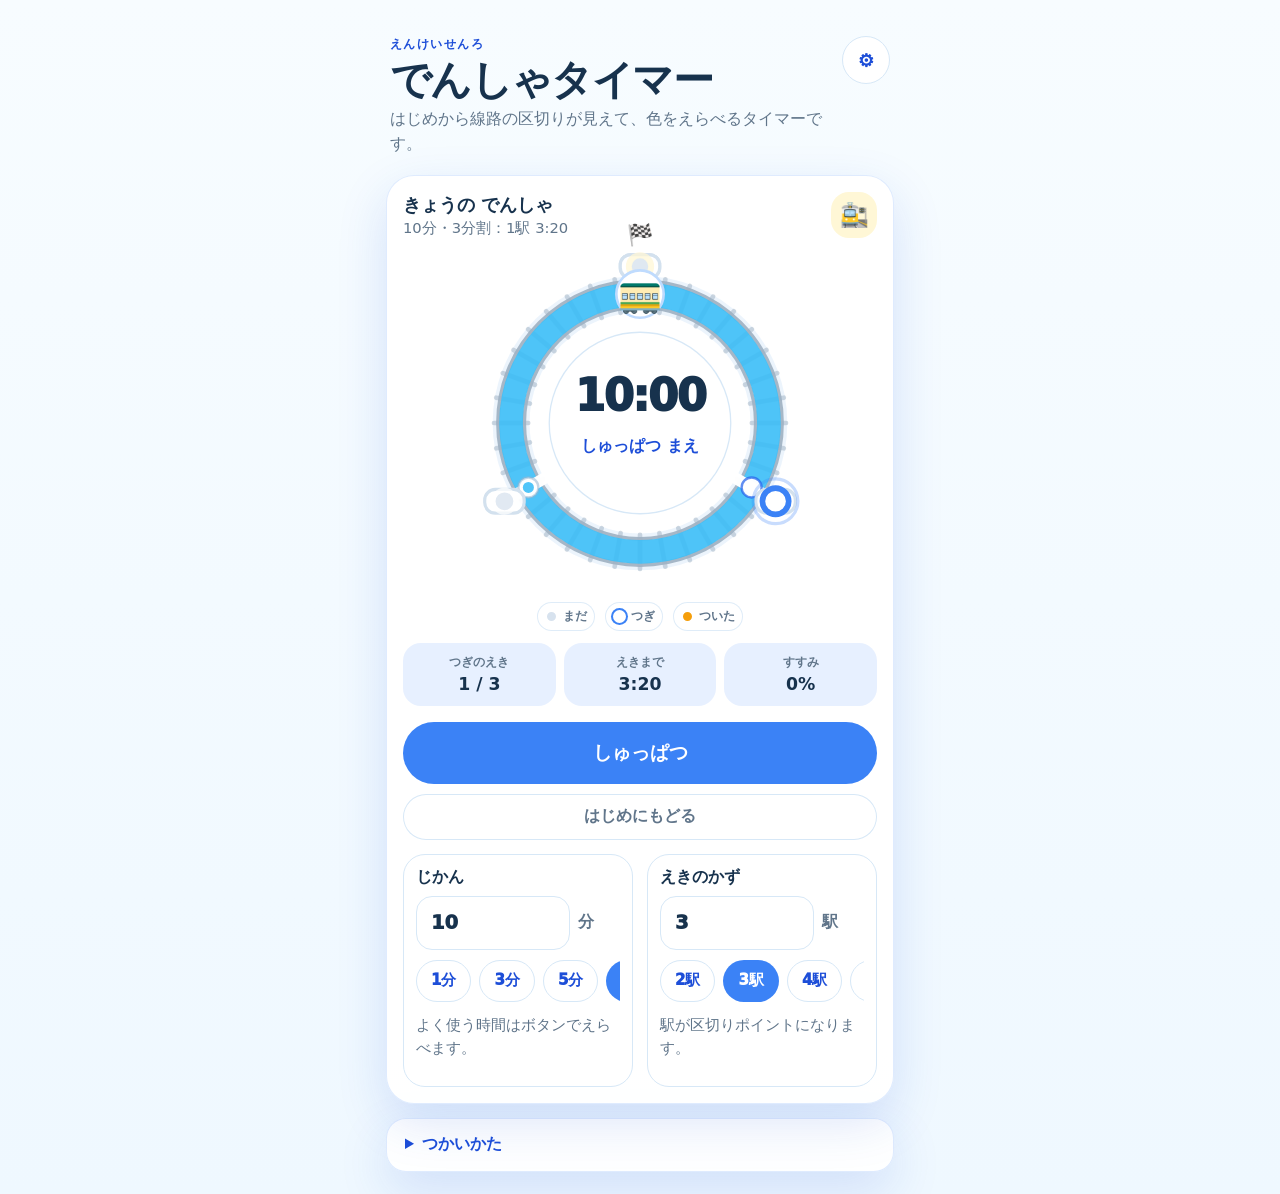
==== commit a3d1486d: "Reorder main controls before time settings" ====
--- a/index.html
+++ b/index.html
@@ -18,9 +18,7 @@
         <h1>でんしゃタイマー</h1>
         <p class="lead">はじめから線路の区切りが見えて、色をえらべるタイマーです。</p>
       </div>
-      <button id="settingsToggle" class="icon-button" type="button" aria-label="保護者設定を開く" aria-expanded="false" aria-controls="settingsPanel">
-        ⚙️
-      </button>
+      <button id="settingsToggle" class="icon-button" type="button" aria-label="保護者設定を開く" aria-expanded="false" aria-controls="settingsPanel">⚙️</button>
     </header>
 
     <main>
@@ -54,9 +52,7 @@
             <text id="timeText" class="time-text" x="130" y="121" text-anchor="middle">10:00</text>
             <text id="stateText" class="state-text" x="130" y="151" text-anchor="middle">しゅっぱつ まえ</text>
           </svg>
-          <div id="celebration" class="celebration" aria-hidden="true">
-            <span>⭐</span><span>✨</span><span>⭐</span><span>✨</span>
-          </div>
+          <div id="celebration" class="celebration" aria-hidden="true"><span>⭐</span><span>✨</span><span>⭐</span><span>✨</span></div>
         </div>
         <p id="screenReaderStatus" class="sr-only" aria-live="polite">でんしゃはしゅっぱつ前です。</p>
 
@@ -64,6 +60,17 @@
           <div class="guide-item"><span class="sample-station future"></span><span>まだ</span></div>
           <div class="guide-item"><span class="sample-station next"></span><span>つぎ</span></div>
           <div class="guide-item"><span class="sample-station passed"></span><span>ついた</span></div>
+        </div>
+
+        <div class="status-grid" aria-label="進行状況">
+          <div><span>つぎのえき</span><strong id="currentSegment">1 / 3</strong></div>
+          <div><span>えきまで</span><strong id="segmentLeft">3:20</strong></div>
+          <div><span>すすみ</span><strong id="progressPercent">0%</strong></div>
+        </div>
+
+        <div class="controls">
+          <button id="startPauseButton" class="primary-button" type="button">しゅっぱつ</button>
+          <button id="resetButton" class="secondary-button" type="button">はじめにもどる</button>
         </div>
 
         <div class="input-panel" aria-label="タイマー時間と駅の数の入力">
@@ -99,26 +106,6 @@
             <p id="segmentsHelp" class="hint">駅が区切りポイントになります。</p>
           </div>
         </div>
-
-        <div class="status-grid" aria-label="進行状況">
-          <div>
-            <span>つぎのえき</span>
-            <strong id="currentSegment">1 / 3</strong>
-          </div>
-          <div>
-            <span>えきまで</span>
-            <strong id="segmentLeft">3:20</strong>
-          </div>
-          <div>
-            <span>すすみ</span>
-            <strong id="progressPercent">0%</strong>
-          </div>
-        </div>
-
-        <div class="controls">
-          <button id="startPauseButton" class="primary-button" type="button">しゅっぱつ</button>
-          <button id="resetButton" class="secondary-button" type="button">はじめにもどる</button>
-        </div>
       </section>
 
       <details class="help-card">
@@ -145,33 +132,12 @@
     </div>
 
     <div class="settings-list">
-      <label class="settings-number">
-        <span>新しく開いたときの駅の数</span>
-        <input id="defaultSegmentsInput" type="number" inputmode="numeric" min="1" max="12" step="1" value="3" />
-      </label>
-      <label class="settings-select">
-        <span>線路の色</span>
-        <select id="railColorModeInput" aria-label="線路の色">
-          <option value="single">単色</option>
-          <option value="multi">色違い</option>
-        </select>
-      </label>
-      <label>
-        <span>しゅっぱつ中に画面を暗くしにくくする</span>
-        <input id="wakeLockInput" type="checkbox" checked />
-      </label>
-      <label>
-        <span>駅に着いたら振動</span>
-        <input id="vibrationInput" type="checkbox" checked />
-      </label>
-      <label>
-        <span>ゴール音</span>
-        <input id="soundInput" type="checkbox" checked />
-      </label>
-      <label>
-        <span>動きを少なくする（静かモード）</span>
-        <input id="reducedMotionInput" type="checkbox" checked />
-      </label>
+      <label class="settings-number"><span>新しく開いたときの駅の数</span><input id="defaultSegmentsInput" type="number" inputmode="numeric" min="1" max="12" step="1" value="3" /></label>
+      <label class="settings-select"><span>線路の色</span><select id="railColorModeInput" aria-label="線路の色"><option value="single">単色</option><option value="multi">色違い</option></select></label>
+      <label><span>しゅっぱつ中に画面を暗くしにくくする</span><input id="wakeLockInput" type="checkbox" checked /></label>
+      <label><span>駅に着いたら振動</span><input id="vibrationInput" type="checkbox" checked /></label>
+      <label><span>ゴール音</span><input id="soundInput" type="checkbox" checked /></label>
+      <label><span>動きを少なくする（静かモード）</span><input id="reducedMotionInput" type="checkbox" checked /></label>
     </div>
     <p class="hint">設定はこの端末のブラウザに保存されます。</p>
     <button id="saveSettingsButton" class="secondary-button full" type="button">設定を保存</button>
--- a/style.css
+++ b/style.css
@@ -1,12310 +1,268 @@
-/* =========================================================
-   でんしゃタイマー 第8段階
-   音・アクセシビリティ・PWA・最終仕上げ
-   ========================================================= */
-
 :root {
-  --color-bg: #eef6fc;
-  --color-surface: #ffffff;
-  --color-surface-soft: #f6fbff;
-  --color-primary: #347fbd;
-  --color-primary-dark: #215f94;
-  --color-primary-light: #d9edfb;
-  --color-green: #4fa36f;
-  --color-green-dark: #357a50;
-  --color-yellow: #f2bd57;
-  --color-red: #d66d69;
-  --color-red-soft: #fff0ef;
-  --color-text: #203142;
-  --color-muted: #64788b;
-  --color-border: #d5e4ef;
-  --color-track: #7d6a5b;
-  --shadow-card: 0 12px 28px rgba(52, 94, 125, 0.11);
-  --radius-large: 24px;
-  --radius-medium: 16px;
-  --radius-small: 12px;
-  --header-height: 64px;
-  --safe-bottom: env(safe-area-inset-bottom, 0px);
-  font-family:
-    "BIZ UDPGothic",
-    "BIZ UDゴシック",
-    "Meiryo",
-    "メイリオ",
-    sans-serif;
-  color: var(--color-text);
-  background: var(--color-bg);
-}
-
-*,
-*::before,
-*::after {
-  box-sizing: border-box;
-}
-
-html {
-  min-width: 320px;
-  background: var(--color-bg);
-  scroll-behavior: smooth;
-}
-
+  --bg: #eff8ff;
+  --card: #ffffff;
+  --text: #17324d;
+  --muted: #60758a;
+  --line: #d7e8f7;
+  --primary: #3b82f6;
+  --primary-dark: #1d4ed8;
+  --primary-soft: #e7f0ff;
+  --rail: #b7c8d8;
+  --rail-dark: #7c93a8;
+  --station-future: #d7e2ee;
+  --station-passed: #f59e0b;
+  --green: #34d399;
+  --shadow: 0 18px 50px rgba(29, 78, 216, 0.15);
+  --radius: 28px;
+  font-family: system-ui, -apple-system, BlinkMacSystemFont, "Segoe UI", sans-serif;
+}
+* { box-sizing: border-box; }
+html { min-height: 100%; background: var(--bg); }
 body {
-  min-width: 320px;
-  min-height: 100vh;
+  min-height: 100%;
   margin: 0;
-  overflow-x: hidden;
-  background:
-    radial-gradient(circle at top left, rgba(255, 255, 255, 0.95), transparent 34%),
-    linear-gradient(180deg, #edf8ff 0%, #f6fbff 52%, #eef5f8 100%);
-}
-
-button,
-input,
-select,
-textarea {
-  font: inherit;
-  font-family: inherit;
-}
-
-button,
-select,
-input[type="radio"],
-input[type="checkbox"],
-input[type="number"],
-input[type="text"] {
-  -webkit-tap-highlight-color: transparent;
-}
-
+  color: var(--text);
+  background: linear-gradient(180deg, #f7fcff 0%, var(--bg) 100%);
+  -webkit-font-smoothing: antialiased;
+}
+body.sheet-open { overflow: hidden; }
+body.reduced-motion *, body.reduced-motion *::before, body.reduced-motion *::after {
+  scroll-behavior: auto !important;
+  transition: none !important;
+  animation: none !important;
+}
+button, input, select { font: inherit; }
 button {
-  min-width: 44px;
-  min-height: 44px;
+  min-height: 48px;
   border: 0;
+  border-radius: 999px;
   cursor: pointer;
-}
-
-button:focus-visible,
-select:focus-visible,
-input:focus-visible {
-  outline: 3px solid rgba(52, 127, 189, 0.38);
+  touch-action: manipulation;
+}
+button:focus-visible, input:focus-visible, select:focus-visible, summary:focus-visible {
+  outline: 3px solid rgba(59, 130, 246, 0.34);
   outline-offset: 3px;
 }
-
-button:active:not(:disabled) {
-  transform: translateY(1px) scale(0.985);
-}
-
-button:disabled,
-input:disabled {
-  cursor: not-allowed;
-}
-
-h1,
-h2,
-h3,
-p,
-dl,
-dd {
-  margin-top: 0;
-}
-
-h2 {
-  margin-bottom: 0;
-  font-size: 1.2rem;
-}
-
-h3 {
-  margin-bottom: 0;
-  font-size: 1rem;
-}
-
 .app-shell {
-  width: min(100%, 1100px);
-  min-height: 100vh;
+  width: min(100%, 540px);
+  min-height: 100svh;
   margin: 0 auto;
-}
-
+  padding: calc(18px + env(safe-area-inset-top)) 16px calc(22px + env(safe-area-inset-bottom));
+}
 .app-header {
-  position: sticky;
-  top: 0;
-  z-index: 20;
-  display: grid;
-  grid-template-columns: 48px minmax(0, 1fr) 48px;
-  align-items: center;
-  min-height: var(--header-height);
-  padding:
-    max(8px, env(safe-area-inset-top))
-    12px
-    8px;
-  border-bottom: 1px solid rgba(213, 228, 239, 0.9);
-  background: rgba(255, 255, 255, 0.92);
-  backdrop-filter: blur(14px);
-}
-
-.app-title {
-  min-width: 0;
-  margin: 0;
+  display: grid;
+  grid-template-columns: 1fr auto;
+  gap: 12px;
+  align-items: start;
+  padding: 6px 4px 10px;
+}
+.eyebrow {
+  margin: 0 0 6px;
+  color: var(--primary-dark);
+  font-size: 0.78rem;
+  font-weight: 950;
+  letter-spacing: 0.12em;
+}
+h1, h2, p { margin-top: 0; }
+h1 {
+  margin-bottom: 6px;
+  font-size: clamp(1.85rem, 8vw, 2.55rem);
+  line-height: 1.04;
+  letter-spacing: -0.04em;
+}
+h2 { margin-bottom: 8px; font-size: 1.15rem; }
+.lead, .subtext, .hint { color: var(--muted); }
+.lead { margin-bottom: 0; line-height: 1.55; }
+.timer-card, .help-card, .settings-card {
+  border: 1px solid rgba(59, 130, 246, 0.16);
+  background: rgba(255, 255, 255, 0.94);
+  box-shadow: var(--shadow);
+}
+.timer-card {
+  position: relative;
   overflow: hidden;
-  color: var(--color-primary-dark);
-  font-size: clamp(1.1rem, 5vw, 1.45rem);
-  text-align: center;
-  text-overflow: ellipsis;
-  white-space: nowrap;
-}
-
-.icon-button {
-  display: inline-grid;
+  margin-top: 8px;
+  padding: 16px;
+  border-radius: var(--radius);
+}
+.card-title-row {
+  display: flex;
+  gap: 12px;
+  align-items: flex-start;
+  justify-content: space-between;
+}
+.compact h2, .compact .subtext { margin-bottom: 0; }
+.subtext, .hint { font-size: 0.92rem; line-height: 1.55; }
+.status-badge {
+  display: grid;
   place-items: center;
   width: 46px;
   height: 46px;
-  padding: 0;
-  border: 1px solid transparent;
-  border-radius: 50%;
-  color: var(--color-primary-dark);
-  background: transparent;
-  font-size: 1.35rem;
-  transition:
-    background-color 160ms ease,
-    border-color 160ms ease,
-    transform 120ms ease;
-}
-
-.icon-button:hover {
-  border-color: var(--color-border);
-  background: var(--color-primary-light);
-}
-
-.icon-button--small {
-  width: 44px;
-  height: 44px;
-  color: var(--color-muted);
-  background: var(--color-surface-soft);
-}
-
-.main-content {
-  display: grid;
-  gap: 16px;
-  width: 100%;
-  padding: 18px 14px calc(30px + var(--safe-bottom));
-}
-
-.timer-card,
-.railway-card,
-.summary-card,
-.preset-card,
-.guide-card,
-.about-card {
-  min-width: 0;
-  border: 1px solid rgba(213, 228, 239, 0.92);
-  border-radius: var(--radius-large);
-  background: var(--color-surface);
-  box-shadow: var(--shadow-card);
-}
-
-.timer-card {
-  padding: 24px 16px 20px;
-  text-align: center;
-}
-
-.railway-card,
-.summary-card,
-.preset-card,
-.guide-card,
-.about-card {
-  padding: 20px 16px;
-}
-
-.eyebrow {
-  margin-bottom: 5px;
-  color: var(--color-primary);
-  font-size: 0.82rem;
-  font-weight: 800;
-  letter-spacing: 0.08em;
-}
-
-.timer-display {
-  margin: 4px 0 2px;
-  color: var(--color-text);
-  font-size: clamp(3.4rem, 18vw, 5.8rem);
-  font-weight: 800;
-  font-variant-numeric: tabular-nums;
-  letter-spacing: -0.06em;
-  line-height: 1;
-}
-
-.next-station {
-  margin-bottom: 20px;
-  color: var(--color-muted);
-  font-size: 0.95rem;
-}
-
-.next-station strong {
-  margin-left: 5px;
-  color: var(--color-primary-dark);
-  font-size: 1.02rem;
-  font-variant-numeric: tabular-nums;
-}
-
-.timer-state-label {
+  border-radius: 18px;
+  background: #fff7d6;
+  font-size: 1.45rem;
+}
+.circle-wrap {
+  position: relative;
+  display: grid;
+  place-items: center;
+  margin: 12px auto 8px;
+}
+.timer-svg {
+  width: min(86vw, 342px);
+  max-width: 100%;
+  height: auto;
+  overflow: visible;
+}
+.rail-base { fill: none; stroke: #e5f0fb; stroke-width: 28; opacity: 0.72; }
+.rail-line { fill: none; stroke: var(--rail-dark); stroke-width: 2.8; stroke-linecap: round; opacity: 0.62; }
+.sleeper { stroke: #9fb2c4; stroke-width: 3.5; stroke-linecap: round; opacity: 0.5; }
+.segment-arc { fill: none; stroke-linecap: round; }
+.segment-arc.guide { stroke: var(--segment-color, #38bdf8); opacity: 0.88; }
+.segment-arc.done, .segment-arc.active { stroke: var(--segment-strong-color, #0284c7); opacity: 1; }
+.split-cut { stroke: rgba(255, 255, 255, 0.98); stroke-width: 8.8; stroke-linecap: round; }
+.split-cap-outer { fill: rgba(255, 255, 255, 0.98); stroke: rgba(151, 181, 207, 0.55); stroke-width: 1.8; }
+.split-cap-inner { fill: var(--segment-color, var(--station-future)); opacity: 0.88; }
+.split-cap-passed .split-cap-inner { fill: var(--segment-strong-color, var(--station-passed)); opacity: 1; }
+.split-cap-next .split-cap-outer { stroke: rgba(37, 99, 235, 0.72); }
+.split-cap-next .split-cap-inner { fill: #ffffff; opacity: 1; }
+.station-platform { fill: rgba(255, 255, 255, 0.96); stroke: #d3e1ee; stroke-width: 2.4; }
+.station-dot { stroke: #fff; stroke-width: 3.5; }
+.station-dot.future { fill: var(--station-future); opacity: 0.74; }
+.station-dot.passed { fill: var(--station-passed); opacity: 1; }
+.station-dot.start { fill: var(--green); }
+.station-dot.goal { stroke: #fff7d6; stroke-width: 4.5; }
+.station-dot.next { fill: #fff; stroke: var(--primary); stroke-width: 4.3; }
+.station-ring { fill: none; stroke: var(--primary); stroke-width: 2.4; opacity: 0.28; }
+.goal-flag, .train-icon { dominant-baseline: middle; text-anchor: middle; }
+.goal-flag { font-size: 16px; }
+.train-icon { font-size: 28px; }
+.train-halo { fill: #ffffff; stroke: #bfdbfe; stroke-width: 2; }
+.track-inner { fill: rgba(255, 255, 255, 0.94); stroke: var(--line); stroke-width: 1; }
+.time-text { fill: var(--text); font-size: 2.08rem; font-weight: 950; letter-spacing: -0.04em; }
+.state-text { fill: var(--primary-dark); font-size: 0.78rem; font-weight: 950; }
+.celebration { position: absolute; inset: 0; pointer-events: none; display: none; place-items: center; }
+.celebration span { position: absolute; font-size: 1.55rem; opacity: 0; }
+.timer-card.is-finished .celebration { display: grid; }
+.timer-card.is-finished .celebration span { opacity: 1; }
+.visual-guide {
+  display: flex;
+  justify-content: center;
+  gap: 10px;
+  margin: 4px 0 12px;
+  color: var(--muted);
+  font-size: 0.78rem;
+  font-weight: 900;
+}
+.guide-item {
   display: inline-flex;
   align-items: center;
-  justify-content: center;
+  gap: 5px;
+  padding: 6px 8px;
+  border-radius: 999px;
+  background: rgba(255, 255, 255, 0.78);
+  box-shadow: inset 0 0 0 1px rgba(215, 232, 247, 0.8);
+}
+.sample-station { width: 13px; height: 13px; border-radius: 999px; border: 2px solid #fff; }
+.sample-station.future { background: var(--station-future); }
+.sample-station.next { background: #fff; box-shadow: 0 0 0 2px var(--primary); }
+.sample-station.passed { background: var(--station-passed); }
+.input-panel { display: grid; gap: 14px; margin-top: 14px; }
+.field-block {
+  display: grid;
   gap: 8px;
-  min-height: 34px;
-  margin: -8px 0 18px;
-  padding: 7px 12px;
-  border: 1px solid var(--color-border);
-  border-radius: 999px;
-  color: var(--color-muted);
-  background: var(--color-surface-soft);
-  font-size: 0.84rem;
-  font-weight: 800;
-}
-
-.timer-state-dot {
-  width: 10px;
-  height: 10px;
-  border: 2px solid var(--color-muted);
-  border-radius: 50%;
-  background: #ffffff;
-}
-
-.timer-card[data-timer-state="running"] .timer-state-label {
-  color: var(--color-green-dark);
-  border-color: rgba(79, 163, 111, 0.35);
-  background: rgba(79, 163, 111, 0.1);
-}
-
-.timer-card[data-timer-state="running"] .timer-state-dot {
-  border-color: var(--color-green);
-  background: var(--color-green);
-  animation: timer-pulse 1.4s ease-in-out infinite;
-}
-
-.timer-card[data-timer-state="paused"] .timer-state-label {
-  color: #755711;
-  border-color: rgba(242, 189, 87, 0.45);
-  background: rgba(242, 189, 87, 0.16);
-}
-
-.timer-card[data-timer-state="paused"] .timer-state-dot {
-  border-color: var(--color-yellow);
-  background: var(--color-yellow);
-}
-
-.timer-card[data-timer-state="finished"] .timer-state-label {
-  color: var(--color-primary-dark);
-  border-color: rgba(52, 127, 189, 0.38);
-  background: var(--color-primary-light);
-}
-
-.timer-card[data-timer-state="finished"] .timer-state-dot {
-  border-color: var(--color-primary);
-  background: var(--color-primary);
-}
-
-@keyframes timer-pulse {
-  0%,
-  100% {
-    box-shadow: 0 0 0 0 rgba(79, 163, 111, 0.32);
-  }
-
-  50% {
-    box-shadow: 0 0 0 6px rgba(79, 163, 111, 0);
-  }
-}
-
-.primary-controls {
-  display: grid;
-  grid-template-columns: repeat(2, minmax(0, 1fr));
-  gap: 10px;
-}
-
-.control-button {
-  display: inline-flex;
-  align-items: center;
-  justify-content: center;
-  gap: 7px;
-  min-width: 0;
-  min-height: 52px;
-  padding: 11px 12px;
-  border-radius: var(--radius-medium);
-  font-weight: 800;
-  transition:
-    filter 160ms ease,
-    transform 120ms ease,
-    box-shadow 160ms ease;
-}
-
-.control-button:hover:not(:disabled) {
-  filter: brightness(0.97);
-}
-
-.control-button:disabled,
-.quick-add-button:disabled {
-  opacity: 0.52;
-  filter: grayscale(0.2);
-  box-shadow: none;
-}
-
-.control-button--start {
-  grid-column: 1 / -1;
-  color: #ffffff;
-  background: var(--color-green);
-  box-shadow: 0 8px 18px rgba(79, 163, 111, 0.24);
-}
-
-.control-button--pause {
-  color: #59420f;
-  background: #ffe7aa;
-}
-
-.control-button--neutral {
-  color: var(--color-text);
-  border: 1px solid var(--color-border);
-  background: #f0f4f7;
-}
-
-.quick-add-controls {
-  display: grid;
-  grid-template-columns: repeat(2, minmax(0, 1fr));
-  gap: 10px;
-  margin-top: 10px;
-}
-
-.quick-add-button {
-  min-height: 48px;
-  border: 2px solid var(--color-primary);
-  border-radius: var(--radius-medium);
-  color: var(--color-primary-dark);
-  background: var(--color-surface);
-  font-weight: 800;
-  transition:
-    color 160ms ease,
-    background-color 160ms ease,
-    transform 120ms ease;
-}
-
-.quick-add-button:hover {
-  color: #ffffff;
-  background: var(--color-primary);
-}
-
-.stage-note {
-  margin: 14px 0 0;
-  color: var(--color-muted);
-  font-size: 0.75rem;
-  line-height: 1.55;
-}
-
-.time-addition-history-card {
-  margin-top: 14px;
-  padding: 14px;
-  border: 1px solid var(--color-border);
-  border-radius: var(--radius-medium);
-  background: var(--color-surface-soft);
-  text-align: left;
-}
-
-.time-addition-history-card[hidden] {
-  display: none;
-}
-
-.time-addition-history-header {
-  display: flex;
-  align-items: flex-start;
-  justify-content: space-between;
-  gap: 10px;
-  margin-bottom: 10px;
-}
-
-.time-addition-history-header h2 {
-  font-size: 1rem;
-}
-
-.undo-time-button {
+  padding: 12px;
+  border: 1px solid var(--line);
+  border-radius: 22px;
+  background: rgba(255, 255, 255, 0.76);
+}
+.field-block > label { color: var(--text); font-weight: 950; }
+.number-row { display: grid; grid-template-columns: 1fr auto; gap: 8px; align-items: center; }
+input[type="number"] {
+  width: 100%;
+  min-height: 54px;
+  padding: 12px 14px;
+  border: 1px solid var(--line);
+  border-radius: 16px;
+  background: #fff;
+  color: var(--text);
+  font-size: 1.22rem;
+  font-weight: 950;
+}
+input[type="checkbox"] { width: 26px; height: 26px; accent-color: var(--primary); }
+select {
+  min-height: 46px;
+  padding: 10px 14px;
+  border: 1px solid var(--line);
+  border-radius: 14px;
+  background: #fff;
+  color: var(--text);
+  font-weight: 950;
+}
+input:disabled { opacity: 0.64; }
+.unit-label { min-width: 2.6em; color: var(--muted); font-weight: 950; }
+.chip-row { display: flex; gap: 8px; overflow-x: auto; padding: 2px 0 4px; scrollbar-width: none; }
+.chip-row::-webkit-scrollbar { display: none; }
+.chip {
   flex: 0 0 auto;
   min-height: 42px;
-  padding: 8px 10px;
-  border: 1px solid var(--color-primary);
-  border-radius: 12px;
-  color: var(--color-primary-dark);
-  background: #ffffff;
-  font-size: 0.76rem;
-  font-weight: 800;
-}
-
-.undo-time-button:hover:not(:disabled) {
-  background: var(--color-primary-light);
-}
-
-.undo-time-button:disabled {
-  opacity: 0.48;
-}
-
-.time-addition-history-list {
-  display: grid;
-  gap: 7px;
-  max-height: 170px;
-  margin: 0;
-  padding: 0;
+  padding: 9px 14px;
+  border: 1px solid var(--line);
+  background: #fff;
+  color: var(--primary-dark);
+  font-size: 0.94rem;
+  font-weight: 950;
+}
+.chip.is-selected { border-color: transparent; background: var(--primary); color: #fff; }
+.status-grid { display: grid; grid-template-columns: repeat(3, 1fr); gap: 8px; margin-top: 10px; }
+.status-grid div { min-width: 0; padding: 12px 8px; border-radius: 18px; background: var(--primary-soft); text-align: center; }
+.status-grid span { display: block; color: var(--muted); font-size: 0.74rem; font-weight: 950; }
+.status-grid strong { display: block; margin-top: 3px; font-size: clamp(0.95rem, 4vw, 1.08rem); }
+.controls { display: grid; grid-template-columns: 1fr; gap: 10px; margin-top: 16px; }
+.primary-button, .secondary-button, .icon-button { padding: 12px 16px; font-weight: 950; }
+.primary-button { min-height: 62px; background: var(--primary); color: #fff; font-size: 1.18rem; }
+.primary-button:active, .secondary-button:active, .icon-button:active, .chip:active { transform: translateY(1px); }
+.secondary-button { background: var(--primary-soft); color: var(--primary-dark); }
+.controls .secondary-button { min-height: 46px; background: transparent; color: var(--muted); box-shadow: inset 0 0 0 1px var(--line); }
+.icon-button { display: grid; place-items: center; width: 48px; min-height: 48px; padding: 0; border: 1px solid var(--line); background: #fff; color: var(--primary-dark); font-size: 1.15rem; }
+.icon-button.small { width: 42px; min-height: 42px; font-size: 1.45rem; }
+.help-card { margin-top: 14px; padding: 0; border-radius: 20px; }
+.help-card summary { min-height: 52px; padding: 15px 18px; color: var(--primary-dark); font-weight: 950; cursor: pointer; }
+.help-card ul { margin: 0; padding: 0 18px 18px 2.1rem; color: var(--muted); line-height: 1.72; }
+.sheet-backdrop { position: fixed; inset: 0; z-index: 20; background: rgba(23, 50, 77, 0.36); }
+.settings-card {
+  position: fixed;
+  left: 50%;
+  bottom: 0;
+  z-index: 21;
+  width: min(100%, 540px);
+  max-height: min(82svh, 680px);
   overflow-y: auto;
-  list-style: none;
-}
-
-.time-addition-history-item {
-  display: grid;
-  grid-template-columns: auto minmax(0, 1fr) auto;
-  gap: 8px;
-  align-items: center;
-  padding: 9px 10px;
-  border: 1px solid var(--color-border);
-  border-radius: 11px;
-  background: #ffffff;
-}
-
-.time-addition-history-item.is-undone {
-  opacity: 0.58;
-}
-
-.time-addition-history-minutes {
-  min-width: 47px;
-  color: var(--color-green-dark);
-  font-size: 0.82rem;
-  font-weight: 900;
-}
-
-.time-addition-history-copy {
-  min-width: 0;
-}
-
-.time-addition-history-copy strong,
-.time-addition-history-copy small {
-  display: block;
-  overflow-wrap: anywhere;
-}
-
-.time-addition-history-copy strong {
-  color: var(--color-text);
-  font-size: 0.75rem;
-}
-
-.time-addition-history-copy small {
-  margin-top: 2px;
-  color: var(--color-muted);
-  font-size: 0.66rem;
-}
-
-.time-addition-history-status {
-  color: var(--color-muted);
-  font-size: 0.66rem;
-  font-weight: 800;
-  white-space: nowrap;
-}
-
-.time-addition-dialog {
-  position: fixed;
-  z-index: 112;
-  right: 0;
-  bottom: 0;
-  left: 0;
-  max-height: min(88vh, 680px);
-  padding: 10px 18px calc(22px + var(--safe-bottom));
-  overflow-y: auto;
-  border-radius: 26px 26px 0 0;
-  background: var(--color-surface);
-  box-shadow: 0 0 34px rgba(27, 48, 64, 0.26);
-  visibility: hidden;
-  pointer-events: none;
-  transform: translateY(104%);
-  transition:
-    transform 220ms ease,
-    visibility 220ms ease;
-}
-
-.time-addition-dialog.is-open {
-  visibility: visible;
-  pointer-events: auto;
-  transform: translateY(0);
-}
-
-.time-addition-backdrop {
-  z-index: 111;
-}
-
-.time-addition-description {
-  margin-bottom: 14px;
-  color: var(--color-muted);
-  font-size: 0.86rem;
-  line-height: 1.65;
-}
-
-.finished-restart-notice {
-  display: grid;
-  gap: 3px;
-  margin-bottom: 14px;
-  padding: 11px 12px;
-  border: 1px solid rgba(242, 189, 87, 0.55);
-  border-radius: 12px;
-  color: #684d12;
-  background: rgba(255, 231, 170, 0.45);
-  font-size: 0.75rem;
-  line-height: 1.5;
-}
-
-.finished-restart-notice[hidden] {
-  display: none;
-}
-
-.addition-target-fieldset {
-  display: grid;
-  gap: 10px;
-  margin: 0;
-  padding: 0;
-  border: 0;
-}
-
-.addition-target-fieldset legend {
-  margin-bottom: 9px;
-  font-weight: 800;
-}
-
-.addition-target-card {
-  position: relative;
-  display: grid;
-  grid-template-columns: 22px 42px minmax(0, 1fr);
-  gap: 9px;
-  align-items: center;
-  min-height: 80px;
-  padding: 12px;
-  border: 2px solid var(--color-border);
-  border-radius: var(--radius-medium);
-  background: var(--color-surface-soft);
-  cursor: pointer;
-}
-
-.addition-target-card:has(input:checked) {
-  border-color: var(--color-primary);
-  background: var(--color-primary-light);
-  box-shadow: 0 0 0 3px rgba(52, 127, 189, 0.08);
-}
-
-.addition-target-card input {
-  width: 20px;
-  height: 20px;
-  margin: 0;
-}
-
-.addition-target-icon {
-  font-size: 1.55rem;
-  text-align: center;
-}
-
-.addition-target-copy {
-  min-width: 0;
-}
-
-.addition-target-copy strong,
-.addition-target-copy small {
-  display: block;
-  overflow-wrap: anywhere;
-}
-
-.addition-target-copy strong {
-  color: var(--color-text);
-  font-size: 0.87rem;
-}
-
-.addition-target-copy small {
-  margin-top: 4px;
-  color: var(--color-muted);
-  font-size: 0.72rem;
-  line-height: 1.45;
-}
-
-.time-addition-help {
-  margin: 13px 2px 16px;
-  color: var(--color-muted);
-  font-size: 0.72rem;
-  line-height: 1.65;
-}
-
-.time-addition-actions {
-  display: grid;
-  grid-template-columns: minmax(0, 0.8fr) minmax(0, 1.2fr);
-  gap: 10px;
-}
-
-.train-position.is-time-adjusting {
-  z-index: 15;
-}
-
-.segment-extra-time {
-  display: block;
-  margin-top: 2px;
-  color: #9b5a19;
-  font-size: 0.64rem;
-  font-weight: 800;
-}
-
-@media (min-width: 700px) {
-  .time-addition-dialog {
-    top: 50%;
-    bottom: auto;
-    left: 50%;
-    width: min(480px, calc(100vw - 40px));
-    max-height: min(82vh, 680px);
-    padding: 20px 24px 24px;
-    border-radius: 24px;
-    transform: translate(-50%, calc(-50% + 24px)) scale(0.98);
-    opacity: 0;
-    transition:
-      transform 200ms ease,
-      opacity 200ms ease,
-      visibility 200ms ease;
-  }
-
-  .time-addition-dialog.is-open {
-    transform: translate(-50%, -50%) scale(1);
-    opacity: 1;
-  }
-
-  .time-addition-dialog .panel-handle {
-    display: none;
-  }
-}
-
-.completion-panel {
-  margin-top: 18px;
-  padding: 20px 14px;
-  border: 2px solid var(--color-primary-light);
-  border-radius: var(--radius-large);
-  background:
-    radial-gradient(circle at top right, rgba(217, 237, 251, 0.9), transparent 42%),
-    var(--color-surface-soft);
-}
-
-.completion-panel[hidden] {
-  display: none;
-}
-
-.completion-icon {
-  margin-bottom: 4px;
-  font-size: 2.2rem;
-}
-
-.completion-panel h2 {
-  margin-bottom: 7px;
-  color: var(--color-primary-dark);
-}
-
-.completion-panel p {
-  margin-bottom: 16px;
-  color: var(--color-muted);
-  line-height: 1.6;
-}
-
-.restart-button {
-  display: inline-flex;
-  align-items: center;
-  justify-content: center;
-  gap: 8px;
-  width: min(100%, 290px);
-  min-height: 52px;
-  padding: 11px 16px;
-  border-radius: var(--radius-medium);
-  color: #ffffff;
-  background: var(--color-green);
-  font-weight: 800;
-  box-shadow: 0 8px 18px rgba(79, 163, 111, 0.24);
-}
-
-.restart-button:hover {
-  background: var(--color-green-dark);
-}
-
-.timer-display.is-finished {
-  color: var(--color-primary);
-}
-
-.section-heading-row {
-  display: flex;
-  align-items: flex-start;
-  justify-content: space-between;
-  gap: 12px;
-  margin-bottom: 18px;
-}
-
-.status-badge {
-  flex: 0 0 auto;
-  padding: 6px 10px;
-  border-radius: 999px;
-  color: var(--color-primary-dark);
-  background: var(--color-primary-light);
-  font-size: 0.72rem;
-  font-weight: 800;
-}
-
-.track-shape-switcher {
-  display: grid;
-  grid-template-columns: repeat(3, minmax(0, 1fr));
-  gap: 8px;
-  margin: -4px 0 14px;
-  padding: 5px;
-  border: 1px solid var(--color-border);
-  border-radius: var(--radius-medium);
-  background: var(--color-surface-soft);
-}
-
-.track-shape-button {
-  display: inline-flex;
-  align-items: center;
-  justify-content: center;
-  gap: 6px;
-  min-width: 0;
-  min-height: 48px;
-  padding: 8px 6px;
-  border: 2px solid transparent;
-  border-radius: 12px;
-  color: var(--color-muted);
-  background: transparent;
-  font-size: 0.82rem;
-  font-weight: 800;
-}
-
-.track-shape-button:hover {
-  color: var(--color-primary-dark);
-  background: #ffffff;
-}
-
-.track-shape-button.is-selected {
-  color: var(--color-primary-dark);
-  border-color: var(--color-primary);
-  background: #ffffff;
-  box-shadow: 0 5px 12px rgba(52, 127, 189, 0.12);
-}
-
-.track-shape-button-icon {
-  font-size: 1rem;
-}
-
-.railway-preview {
-  position: relative;
-  min-height: 300px;
-  padding: 18px 14px 16px;
-  overflow: hidden;
-  border: 1px solid var(--color-border);
-  border-radius: var(--radius-medium);
-  background:
-    radial-gradient(circle at 12% 15%, #ffffff 0 7%, transparent 7.5%),
-    radial-gradient(circle at 82% 18%, #ffffff 0 6%, transparent 6.5%),
-    linear-gradient(180deg, #dff3ff 0 54%, #dff1d5 54% 100%);
-  transition: min-height 180ms ease;
-}
-
-.railway-preview--vertical {
-  min-height: 548px;
-}
-
-.railway-preview--circle {
-  min-height: 390px;
-}
-
-.arrival-notice {
-  position: absolute;
-  z-index: 20;
-  top: 12px;
-  left: 50%;
-  min-width: min(84%, 280px);
-  margin: 0;
-  padding: 9px 14px;
-  border: 2px solid rgba(52, 127, 189, 0.3);
-  border-radius: 999px;
-  color: var(--color-primary-dark);
-  background: rgba(255, 255, 255, 0.96);
-  box-shadow: 0 8px 18px rgba(43, 82, 110, 0.16);
-  font-size: 0.82rem;
-  font-weight: 800;
-  text-align: center;
+  padding: 10px 18px calc(18px + env(safe-area-inset-bottom));
+  border-radius: 28px 28px 0 0;
   transform: translateX(-50%);
 }
-
-.arrival-notice[hidden] {
-  display: none;
-}
-
-.arrival-notice.is-visible {
-  animation: arrival-pop 260ms ease-out;
-}
-
-@keyframes arrival-pop {
-  from {
-    opacity: 0;
-    transform: translateX(-50%) translateY(-6px) scale(0.96);
-  }
-
-  to {
-    opacity: 1;
-    transform: translateX(-50%) translateY(0) scale(1);
-  }
-}
-
-.railway-track {
-  position: relative;
-  width: 100%;
-}
-
-.railway-track--horizontal {
-  height: 254px;
-  margin: 0;
-  padding: 0 34px;
-}
-
-.railway-track--vertical {
-  width: min(100%, 380px);
-  height: 510px;
-  margin: 0 auto;
-}
-
-.railway-track--circle {
-  width: min(100%, 360px);
-  height: 354px;
-  margin: 0 auto;
-}
-
-.track-bed {
-  position: absolute;
-  z-index: 1;
-  border-radius: 999px;
-  background:
-    repeating-linear-gradient(
-      90deg,
-      #8a7564 0 9px,
-      #c0a58d 9px 15px
-    );
-}
-
-.railway-track--horizontal .track-bed {
-  top: 96px;
-  right: 34px;
-  left: 34px;
-  height: 10px;
-  box-shadow:
-    0 -7px 0 -3px #65564b,
-    0 7px 0 -3px #65564b;
-}
-
-.railway-track--vertical .track-bed {
-  top: 36px;
-  bottom: 36px;
-  left: 35%;
-  width: 10px;
-  background:
-    repeating-linear-gradient(
-      180deg,
-      #8a7564 0 9px,
-      #c0a58d 9px 15px
-    );
-  box-shadow:
-    -7px 0 0 -3px #65564b,
-    7px 0 0 -3px #65564b;
-  transform: translateX(-50%);
-}
-
-.track-segment-list {
-  position: absolute;
-  z-index: 2;
-  pointer-events: none;
-}
-
-.railway-track--horizontal .track-segment-list {
-  top: 96px;
-  right: 34px;
-  left: 34px;
-  height: 10px;
-  border-radius: 999px;
-  overflow: hidden;
-}
-
-.railway-track--vertical .track-segment-list {
-  top: 36px;
-  bottom: 36px;
-  left: 35%;
-  width: 10px;
-  border-radius: 999px;
-  overflow: hidden;
-  transform: translateX(-50%);
-}
-
-.track-segment {
-  position: absolute;
-  transition:
-    background-color 180ms ease,
-    box-shadow 180ms ease,
-    stroke 180ms ease,
-    opacity 180ms ease;
-}
-
-.railway-track--horizontal .track-segment {
-  top: 0;
-  height: 10px;
-  border-right: 2px solid rgba(255, 255, 255, 0.78);
-  background: rgba(125, 106, 91, 0.24);
-}
-
-.railway-track--vertical .track-segment {
-  left: 0;
-  width: 10px;
-  border-bottom: 2px solid rgba(255, 255, 255, 0.78);
-  background: rgba(125, 106, 91, 0.24);
-}
-
-.track-segment:last-child {
-  border-right: 0;
-  border-bottom: 0;
-}
-
-.track-segment.is-completed {
-  background: rgba(79, 163, 111, 0.88);
-  stroke: rgba(79, 163, 111, 0.92);
-}
-
-.track-segment.is-active {
-  background: rgba(52, 127, 189, 0.92);
-  stroke: rgba(52, 127, 189, 0.95);
-  box-shadow: 0 0 0 3px rgba(52, 127, 189, 0.13);
-}
-
-.track-segment.is-future {
-  background: rgba(125, 106, 91, 0.24);
-  stroke: rgba(125, 106, 91, 0.34);
-}
-
-.track-segment-unit-label {
-  position: absolute;
-  z-index: 4;
-  max-width: 90%;
-  overflow: hidden;
-  color: #53697a;
-  font-size: 0.63rem;
-  font-weight: 800;
-  text-overflow: ellipsis;
-  white-space: nowrap;
-}
-
-.railway-track--horizontal .track-segment-unit-label {
-  top: -25px;
-  left: 50%;
-  transform: translateX(-50%);
-}
-
-.railway-track--vertical .track-segment-unit-label {
-  top: 50%;
-  right: 18px;
-  transform: translateY(-50%);
-}
-
-.train-position {
-  position: absolute;
-  z-index: 12;
-  display: inline-flex;
-  align-items: flex-end;
-  gap: 1px;
-  will-change: left, top;
-}
-
-.railway-track--horizontal .train-position {
-  top: 48px;
-  transform: translateX(-50%);
-}
-
-.railway-track--vertical .train-position {
-  left: 35%;
-  transform: none;
-}
-
-.railway-track--circle .train-position {
-  transform: translate(-50%, -50%);
-}
-
-.train-position.is-running {
-  animation: train-rumble 620ms ease-in-out infinite;
-}
-
-@keyframes train-rumble {
-  0%,
-  100% {
-    margin-top: 0;
-  }
-
-  50% {
-    margin-top: -2px;
-  }
-}
-
-.train-emoji {
-  display: inline-block;
-  font-size: 2.7rem;
-  filter: drop-shadow(0 4px 4px rgba(42, 63, 77, 0.22));
-}
-
-
-.station-list {
-  position: absolute;
-  z-index: 8;
-  inset: 0;
-  margin: 0;
-  padding: 0;
-  list-style: none;
-  pointer-events: none;
-}
-
-.station {
-  position: absolute;
-  display: flex;
-  min-width: 0;
-  align-items: center;
-  color: var(--color-muted);
-  text-align: center;
-}
-
-.railway-track--horizontal .station {
-  top: 86px;
-  width: 74px;
-  flex-direction: column;
-  transform: translateX(-50%);
-}
-
-.railway-track--vertical .station {
-  left: 35%;
-  width: min(62%, 230px);
-  flex-direction: row;
-  gap: 16px;
-  transform: translate(-11px, -50%);
-  text-align: left;
-}
-
-.railway-track--circle .station {
-  width: 78px;
-  flex-direction: column;
-  transform: translate(-50%, -50%);
-}
-
-.station-marker {
-  position: relative;
-  width: 22px;
-  height: 22px;
-  flex: 0 0 auto;
-  border: 5px solid var(--color-surface);
-  border-radius: 50%;
-  background: #a8b7c2;
-  box-shadow: 0 0 0 2px #8798a5;
-  transition:
-    background-color 180ms ease,
-    box-shadow 180ms ease,
-    transform 180ms ease;
-}
-
-.station-label {
-  display: flex;
-  min-width: 0;
-  flex-direction: column;
-  align-items: center;
-}
-
-.railway-track--horizontal .station-label {
-  width: 100%;
-  margin-top: 13px;
-}
-
-.railway-track--horizontal .station:nth-child(even):not(.station--goal) .station-label {
-  margin-top: 48px;
-}
-
-.railway-track--vertical .station-label {
-  align-items: flex-start;
-  padding: 6px 9px;
-  border: 1px solid rgba(213, 228, 239, 0.9);
-  border-radius: 10px;
-  background: rgba(255, 255, 255, 0.88);
-  box-shadow: 0 3px 9px rgba(50, 82, 104, 0.08);
-}
-
-.railway-track--circle .station-label {
-  margin-top: 6px;
-  padding: 3px 5px;
-  border-radius: 8px;
-  background: rgba(255, 255, 255, 0.86);
-}
-
-.station-name,
-.station-time {
-  max-width: 100%;
-  overflow-wrap: anywhere;
-}
-
-.station-name {
-  color: inherit;
-  font-size: clamp(0.66rem, 3vw, 0.86rem);
-  font-weight: 800;
-  line-height: 1.25;
-}
-
-.station-time {
-  margin-top: 3px;
-  color: inherit;
-  font-size: 0.66rem;
-  line-height: 1.2;
-}
-
-.station--start .station-marker {
-  background: var(--color-green);
-  box-shadow: 0 0 0 2px var(--color-green);
-}
-
-.station--goal .station-marker {
-  background: var(--color-red);
-  box-shadow: 0 0 0 2px var(--color-red);
-}
-
-.station.is-passed {
-  color: var(--color-green-dark);
-}
-
-.station.is-passed .station-marker {
-  background: var(--color-green);
-  box-shadow:
-    0 0 0 2px var(--color-green),
-    0 0 0 6px rgba(79, 163, 111, 0.12);
-}
-
-.station.is-current {
-  color: var(--color-primary-dark);
-}
-
-.station.is-current .station-marker {
-  background: var(--color-primary);
-  box-shadow:
-    0 0 0 2px var(--color-primary),
-    0 0 0 7px rgba(52, 127, 189, 0.16);
-  transform: scale(1.14);
-}
-
-.station.is-next {
-  color: #765814;
-}
-
-.station.is-next .station-marker {
-  background: var(--color-yellow);
-  box-shadow:
-    0 0 0 2px #d49a2c,
-    0 0 0 5px rgba(242, 189, 87, 0.16);
-}
-
-.railway-preview.is-compact .station-name {
-  font-size: 0.61rem;
-}
-
-.railway-preview.is-compact .station-time {
-  font-size: 0.57rem;
-}
-
-.railway-preview.is-compact .track-segment-unit-label {
-  font-size: 0.54rem;
-}
-
-/* 円形線路：スタートとゴールの間に切れ目を設ける */
-.circle-track-svg {
-  position: absolute;
-  z-index: 1;
-  inset: 0;
-  width: 100%;
-  height: 100%;
-  overflow: visible;
-}
-
-.circle-track-base {
-  fill: none;
-  stroke: rgba(125, 106, 91, 0.42);
-  stroke-width: 13;
-  stroke-linecap: round;
-}
-
-.circle-track-rail-inner,
-.circle-track-rail-outer {
-  fill: none;
-  stroke: rgba(101, 86, 75, 0.78);
-  stroke-width: 2.5;
-  stroke-linecap: round;
-}
-
-.railway-track--circle .track-segment-list {
-  position: static;
-}
-
-.railway-track--circle .track-segment {
-  position: static;
-  fill: none;
-  stroke-width: 11;
-  stroke-linecap: butt;
-}
-
-
-.circle-segment-label {
-  position: absolute;
-  z-index: 5;
-  min-width: 43px;
-  padding: 3px 5px;
-  border-radius: 999px;
-  color: #53697a;
-  background: rgba(255, 255, 255, 0.9);
-  font-size: 0.58rem;
-  font-weight: 800;
-  text-align: center;
-  transform: translate(-50%, -50%);
-}
-
-.circle-remaining-time {
-  position: absolute;
-  z-index: 6;
-  top: 50%;
-  left: 50%;
-  display: grid;
-  min-width: 132px;
-  min-height: 82px;
-  place-items: center;
-  align-content: center;
-  gap: 2px;
-  padding: 12px 16px;
-  border: 1px solid rgba(52, 127, 189, 0.24);
-  border-radius: 22px;
-  color: var(--color-primary-dark);
-  background: rgba(255, 255, 255, 0.92);
-  box-shadow:
-    0 10px 24px rgba(43, 82, 110, 0.12),
-    inset 0 0 0 1px rgba(255, 255, 255, 0.76);
-  text-align: center;
-  transform: translate(-50%, -50%);
-  backdrop-filter: blur(7px);
-}
-
-.circle-remaining-time[hidden] {
-  display: none;
-}
-
-.circle-remaining-time-label {
-  color: var(--color-muted);
-  font-size: 0.68rem;
-  font-weight: 800;
-  letter-spacing: 0.05em;
-}
-
-.circle-remaining-time-value {
-  color: var(--color-primary-dark);
-  font-size: clamp(1.45rem, 6vw, 2rem);
-  font-weight: 900;
-  font-variant-numeric: tabular-nums;
-  letter-spacing: -0.035em;
-  line-height: 1.05;
-}
-
-body.is-high-contrast .circle-remaining-time {
-  border-width: 2px;
-  border-color: currentColor;
-  background: #ffffff;
-  box-shadow: none;
-}
-
+.sheet-handle { width: 46px; height: 5px; margin: 0 auto 12px; border-radius: 999px; background: var(--line); }
+.settings-header { display: grid; grid-template-columns: 1fr auto; gap: 12px; align-items: start; }
+.settings-list { display: grid; gap: 14px; margin-top: 12px; }
+.settings-list label { display: grid; grid-template-columns: 1fr auto; gap: 12px; align-items: center; padding: 12px; border: 1px solid var(--line); border-radius: 18px; background: #fff; font-weight: 850; }
+.settings-list label.settings-number { grid-template-columns: 1fr 92px; }
+.settings-list label.settings-number input { min-height: 46px; font-size: 1.05rem; text-align: center; }
+.settings-list label.settings-select { grid-template-columns: 1fr 132px; }
+.full { width: 100%; margin-top: 14px; }
+.sr-only { position: absolute; width: 1px; height: 1px; padding: 0; margin: -1px; overflow: hidden; clip-path: inset(50%); white-space: nowrap; border: 0; }
+[hidden] { display: none !important; }
+@media (min-width: 720px) {
+  .app-shell { padding-top: 30px; }
+  .input-panel { grid-template-columns: 1fr 1fr; }
+}
 @media (max-width: 380px) {
-  .circle-remaining-time {
-    min-width: 116px;
-    min-height: 74px;
-    padding: 10px 13px;
-  }
-
-  .circle-remaining-time-value {
-    font-size: 1.45rem;
-  }
-}
-
-.railway-track--circle .station--start .station-label {
-  align-items: flex-start;
-  text-align: left;
-}
-
-.railway-track--circle .station--goal .station-label {
-  align-items: flex-end;
-  text-align: right;
-}
-
-
-.journey-status-grid {
-  display: grid;
-  grid-template-columns: repeat(2, minmax(0, 1fr));
-  gap: 10px;
-  margin: 14px 0 0;
-}
-
-.journey-status-item {
-  min-width: 0;
-  padding: 12px;
-  border: 1px solid var(--color-border);
-  border-radius: var(--radius-small);
-  background: var(--color-surface-soft);
-}
-
-.journey-status-item dt {
-  color: var(--color-muted);
-  font-size: 0.7rem;
-  font-weight: 700;
-}
-
-.journey-status-item dd {
-  margin: 5px 0 0;
-  overflow-wrap: anywhere;
-  color: var(--color-primary-dark);
-  font-size: 0.86rem;
-  font-weight: 800;
-  line-height: 1.4;
-}
-
-.journey-progress {
-  margin-top: 12px;
-  padding: 12px;
-  border: 1px solid var(--color-border);
-  border-radius: var(--radius-small);
-  background: #ffffff;
-}
-
-.journey-progress-heading {
-  display: flex;
-  align-items: center;
-  justify-content: space-between;
-  gap: 12px;
-  margin-bottom: 8px;
-  color: var(--color-muted);
-  font-size: 0.74rem;
-  font-weight: 700;
-}
-
-.journey-progress-heading strong {
-  color: var(--color-primary-dark);
-  font-size: 0.86rem;
-}
-
-.journey-progress-track {
-  height: 10px;
-  overflow: hidden;
-  border-radius: 999px;
-  background: #dce8ef;
-}
-
-.journey-progress-track span {
-  display: block;
-  width: 0;
-  height: 100%;
-  border-radius: inherit;
-  background: linear-gradient(90deg, var(--color-green), var(--color-primary));
-  transition: width 100ms linear;
-}
-
-.segment-overview {
-  margin-top: 18px;
-}
-
-.segment-overview h3 {
-  margin-bottom: 10px;
-  color: var(--color-primary-dark);
-}
-
-.segment-overview-list {
-  display: grid;
-  gap: 8px;
-  margin: 0;
-  padding: 0;
-  list-style: none;
-}
-
-.segment-overview-item {
-  display: grid;
-  grid-template-columns: minmax(0, 1fr) auto;
-  gap: 10px;
-  align-items: center;
-  padding: 10px 12px;
-  border: 1px solid var(--color-border);
-  border-radius: var(--radius-small);
-  background: var(--color-surface-soft);
-  transition:
-    border-color 180ms ease,
-    background-color 180ms ease,
-    opacity 180ms ease;
-}
-
-.segment-overview-item.is-completed {
-  border-color: rgba(79, 163, 111, 0.34);
-  background: rgba(79, 163, 111, 0.08);
-}
-
-.segment-overview-item.is-active {
-  border-color: rgba(52, 127, 189, 0.5);
-  background: var(--color-primary-light);
-  box-shadow: 0 0 0 2px rgba(52, 127, 189, 0.08);
-}
-
-.segment-overview-item.is-future {
-  opacity: 0.72;
-}
-
-.segment-overview-route {
-  min-width: 0;
-  overflow-wrap: anywhere;
-  font-size: 0.82rem;
-  font-weight: 750;
-}
-
-.segment-overview-time {
-  color: var(--color-primary-dark);
-  font-size: 0.8rem;
-  font-weight: 800;
-  white-space: nowrap;
-}
-
-.summary-grid {
-  display: grid;
-  grid-template-columns: repeat(2, minmax(0, 1fr));
-  gap: 10px;
-  margin-bottom: 0;
-}
-
-.summary-item {
-  min-width: 0;
-  padding: 14px 12px;
-  border: 1px solid var(--color-border);
-  border-radius: var(--radius-medium);
-  background: var(--color-surface-soft);
-}
-
-.summary-item dt {
-  color: var(--color-muted);
-  font-size: 0.78rem;
-  font-weight: 700;
-}
-
-.summary-item dd {
-  margin: 5px 0 0;
-  color: var(--color-primary-dark);
-  font-size: 1.12rem;
-  font-weight: 800;
-}
-
-.summary-item--wide {
-  grid-column: 1 / -1;
-}
-
-.secondary-button,
-.outline-button {
-  display: inline-flex;
-  align-items: center;
-  justify-content: center;
-  gap: 8px;
-  width: 100%;
-  min-height: 50px;
-  margin-top: 14px;
-  padding: 10px 14px;
-  border: 2px solid var(--color-primary);
-  border-radius: var(--radius-medium);
-  color: var(--color-primary-dark);
-  background: #ffffff;
-  font-weight: 800;
-}
-
-.secondary-button:hover,
-.outline-button:hover {
-  background: var(--color-primary-light);
-}
-
-
-.preset-heading-row {
-  margin-bottom: 10px;
-}
-
-.preset-introduction {
-  margin-bottom: 16px;
-  color: var(--color-muted);
-  font-size: 0.82rem;
-  line-height: 1.7;
-}
-
-.preset-save-box {
-  display: grid;
-  gap: 10px;
-  padding: 14px;
-  border: 1px solid var(--color-border);
-  border-radius: var(--radius-medium);
-  background: var(--color-surface-soft);
-}
-
-.preset-name-field label {
-  margin-bottom: 7px;
-}
-
-.preset-name-field input {
-  width: 100%;
-  min-height: 50px;
-  padding: 10px 13px;
-  border: 1px solid var(--color-border);
-  border-radius: var(--radius-small);
-  color: var(--color-text);
-  background: #ffffff;
-}
-
-.preset-save-button {
-  display: inline-flex;
-  align-items: center;
-  justify-content: center;
-  gap: 7px;
-  min-height: 50px;
-}
-
-.preset-list-header {
-  display: flex;
-  align-items: center;
-  justify-content: space-between;
-  gap: 12px;
-  margin: 20px 0 10px;
-}
-
-.preset-list-header h3,
-.preset-list-header p {
-  margin: 0;
-}
-
-.preset-list-header p {
-  color: var(--color-muted);
-  font-size: 0.78rem;
-  font-weight: 800;
-}
-
-.preset-list {
-  display: grid;
-  gap: 10px;
-}
-
-.preset-empty-state {
-  padding: 24px 14px;
-  border: 2px dashed var(--color-border);
-  border-radius: var(--radius-medium);
-  color: var(--color-muted);
-  background: var(--color-surface-soft);
-  text-align: center;
-}
-
-.preset-empty-state strong,
-.preset-empty-state span {
-  display: block;
-}
-
-.preset-empty-state strong {
-  margin-bottom: 5px;
-  color: var(--color-primary-dark);
-}
-
-.preset-empty-state span {
-  font-size: 0.76rem;
-  line-height: 1.6;
-}
-
-.preset-item {
-  min-width: 0;
-  padding: 13px;
-  border: 1px solid var(--color-border);
-  border-radius: var(--radius-medium);
-  background: #ffffff;
-  box-shadow: 0 6px 15px rgba(52, 94, 125, 0.06);
-}
-
-.preset-item.is-default {
-  border-color: rgba(79, 163, 111, 0.48);
-  box-shadow: 0 0 0 2px rgba(79, 163, 111, 0.09);
-}
-
-.preset-item.is-last-used {
-  background:
-    linear-gradient(
-      135deg,
-      rgba(217, 237, 251, 0.45),
-      rgba(255, 255, 255, 0.96)
-    );
-}
-
-.preset-item-heading {
-  display: grid;
-  grid-template-columns: minmax(0, 1fr) auto;
-  gap: 9px;
-  align-items: start;
-}
-
-.preset-name-input {
-  width: 100%;
-  min-height: 44px;
-  padding: 8px 10px;
-  border: 1px solid transparent;
-  border-radius: 10px;
-  color: var(--color-text);
-  background: var(--color-surface-soft);
-  font-weight: 800;
-}
-
-.preset-name-input:hover,
-.preset-name-input:focus {
-  border-color: var(--color-primary);
-  background: #ffffff;
-}
-
-.preset-badge-group {
-  display: flex;
-  flex-wrap: wrap;
-  justify-content: flex-end;
-  gap: 5px;
-}
-
-.preset-badge {
-  display: inline-flex;
-  align-items: center;
-  min-height: 25px;
-  padding: 4px 7px;
-  border-radius: 999px;
-  color: var(--color-primary-dark);
-  background: var(--color-primary-light);
-  font-size: 0.62rem;
-  font-weight: 800;
-  white-space: nowrap;
-}
-
-.preset-badge--default {
-  color: var(--color-green-dark);
-  background: rgba(79, 163, 111, 0.13);
-}
-
-.preset-badge--initial {
-  color: #72540f;
-  background: rgba(242, 189, 87, 0.19);
-}
-
-.preset-meta {
-  display: flex;
-  flex-wrap: wrap;
-  gap: 6px 12px;
-  margin: 10px 1px 11px;
-  color: var(--color-muted);
-  font-size: 0.7rem;
-  font-weight: 700;
-}
-
-.preset-actions {
-  display: grid;
-  grid-template-columns: repeat(2, minmax(0, 1fr));
-  gap: 7px;
-}
-
-.preset-action-button {
-  display: inline-flex;
-  align-items: center;
-  justify-content: center;
-  gap: 5px;
-  min-width: 0;
-  min-height: 43px;
-  padding: 7px 8px;
-  border: 1px solid var(--color-border);
-  border-radius: 11px;
-  color: var(--color-primary-dark);
-  background: var(--color-surface-soft);
-  font-size: 0.72rem;
-  font-weight: 800;
-}
-
-.preset-action-button:hover {
-  border-color: var(--color-primary);
-  background: var(--color-primary-light);
-}
-
-.preset-action-button--load {
-  color: #ffffff;
-  border-color: var(--color-primary);
-  background: var(--color-primary);
-}
-
-.preset-action-button--load:hover {
-  color: #ffffff;
-  background: var(--color-primary-dark);
-}
-
-.preset-action-button--danger {
-  color: #a84c48;
-  border-color: #f0c8c5;
-  background: var(--color-red-soft);
-}
-
-.preset-action-button--danger:hover {
-  border-color: #d78b86;
-  background: #ffe1df;
-}
-
-.data-management {
-  margin-top: 22px;
-  padding-top: 18px;
-  border-top: 1px solid var(--color-border);
-}
-
-.data-management-heading {
-  display: flex;
-  align-items: flex-end;
-  justify-content: space-between;
-  gap: 12px;
-  margin-bottom: 12px;
-}
-
-.data-management-heading h3,
-.data-management-heading p {
-  margin-bottom: 0;
-}
-
-.data-management-heading > p {
-  color: var(--color-muted);
-  font-size: 0.68rem;
-  text-align: right;
-}
-
-.data-action-grid {
-  display: grid;
-  grid-template-columns: repeat(2, minmax(0, 1fr));
-  gap: 8px;
-}
-
-.data-action-button {
-  display: inline-flex;
-  align-items: center;
-  justify-content: center;
-  gap: 6px;
-  min-width: 0;
-  min-height: 48px;
-  padding: 8px;
-  border: 1px solid var(--color-border);
-  border-radius: 12px;
-  color: var(--color-primary-dark);
-  background: var(--color-surface-soft);
-  font-size: 0.72rem;
-  font-weight: 800;
-}
-
-.data-action-button:hover {
-  border-color: var(--color-primary);
-  background: var(--color-primary-light);
-}
-
-.data-action-button--danger {
-  color: #a84c48;
-  border-color: #f0c8c5;
-  background: var(--color-red-soft);
-}
-
-.data-action-button--danger:hover {
-  border-color: #d78b86;
-  background: #ffe1df;
-}
-
-.data-action-button--wide {
-  grid-column: 1 / -1;
-}
-
-.status-badge.is-warning {
-  color: #7c570d;
-  background: rgba(242, 189, 87, 0.24);
-}
-
-.status-badge.is-error {
-  color: #9c3f3b;
-  background: var(--color-red-soft);
-}
-
-@media (min-width: 560px) {
-  .preset-save-box {
-    grid-template-columns: minmax(0, 1fr) auto;
-    align-items: end;
-  }
-
-  .preset-save-button {
-    min-width: 190px;
-  }
-
-  .preset-actions {
-    grid-template-columns: repeat(4, minmax(0, 1fr));
-  }
-
-  .data-action-grid {
-    grid-template-columns: repeat(4, minmax(0, 1fr));
-  }
-
-  .data-action-button--wide {
-    grid-column: span 2;
-  }
-}
-
-.backdrop {
-  position: fixed;
-  z-index: 90;
-  inset: 0;
-  background: rgba(24, 43, 58, 0.48);
-  opacity: 0;
-  pointer-events: none;
-  transition: opacity 180ms ease;
-}
-
-.backdrop.is-visible {
-  opacity: 1;
-  pointer-events: auto;
-}
-
-.side-menu,
-.settings-panel {
-  position: fixed;
-  z-index: 100;
-  background: var(--color-surface);
-  box-shadow: 0 0 34px rgba(27, 48, 64, 0.24);
-  visibility: hidden;
-  pointer-events: none;
-  transition:
-    transform 220ms ease,
-    visibility 220ms ease;
-}
-
-.side-menu {
-  top: 0;
-  bottom: 0;
-  left: 0;
-  width: min(86vw, 330px);
-  padding:
-    max(18px, env(safe-area-inset-top))
-    18px
-    calc(22px + var(--safe-bottom));
-  overflow-y: auto;
-  transform: translateX(-104%);
-}
-
-.side-menu.is-open {
-  visibility: visible;
-  pointer-events: auto;
-  transform: translateX(0);
-}
-
-.settings-panel {
-  right: 0;
-  bottom: 0;
-  left: 0;
-  max-height: min(92vh, 820px);
-  padding: 10px 18px calc(22px + var(--safe-bottom));
-  overflow-y: auto;
-  border-radius: 26px 26px 0 0;
-  transform: translateY(104%);
-}
-
-.settings-panel.is-open {
-  visibility: visible;
-  pointer-events: auto;
-  transform: translateY(0);
-}
-
-.panel-handle {
-  width: 48px;
-  height: 5px;
-  margin: 2px auto 13px;
-  border-radius: 999px;
-  background: var(--color-border);
-}
-
-.panel-header {
-  display: flex;
-  align-items: flex-start;
-  justify-content: space-between;
-  gap: 12px;
-  margin-bottom: 22px;
-}
-
-.menu-list {
-  display: grid;
-  gap: 8px;
-  margin: 0;
-  padding: 0;
-  list-style: none;
-}
-
-.menu-item {
-  display: flex;
-  align-items: center;
-  width: 100%;
-  gap: 12px;
-  padding: 12px 14px;
-  border-radius: var(--radius-medium);
-  color: var(--color-text);
-  background: var(--color-surface-soft);
-  text-align: left;
-  font-weight: 800;
-}
-
-.menu-item:hover {
-  background: var(--color-primary-light);
-}
-
-.panel-note {
-  margin: 24px 2px 0;
-  color: var(--color-muted);
-  font-size: 0.8rem;
-  line-height: 1.7;
-}
-
-.settings-form {
-  display: grid;
-  gap: 18px;
-}
-
-.settings-section {
-  padding: 15px;
-  border: 1px solid var(--color-border);
-  border-radius: var(--radius-medium);
-  background: var(--color-surface-soft);
-}
-
-.settings-section-heading {
-  margin-bottom: 14px;
-}
-
-.settings-section-heading > div {
-  display: flex;
-  align-items: flex-start;
-  gap: 10px;
-}
-
-.settings-section-heading h3 {
-  margin-bottom: 3px;
-}
-
-.settings-section-heading p:not(.settings-step) {
-  margin: 0;
-  color: var(--color-muted);
-  font-size: 0.76rem;
-  line-height: 1.5;
-}
-
-.settings-step {
-  display: grid;
-  flex: 0 0 auto;
-  width: 28px;
-  height: 28px;
-  place-items: center;
-  margin: 0;
-  border-radius: 50%;
-  color: #ffffff;
-  background: var(--color-primary);
-  font-size: 0.8rem;
-  font-weight: 800;
-}
-
-.unit-setting-grid {
-  display: grid;
-  gap: 12px;
-}
-
-.form-field {
-  min-width: 0;
-  margin: 0;
-  padding: 0;
-  border: 0;
-}
-
-.form-field > label,
-.form-field > legend {
-  display: block;
-  margin-bottom: 8px;
-  color: var(--color-text);
-  font-weight: 800;
-}
-
-.form-field select,
-.form-field input[type="number"],
-.station-name-input {
-  width: 100%;
-  min-height: 50px;
-  padding: 10px 13px;
-  border: 1px solid var(--color-border);
-  border-radius: var(--radius-small);
-  color: var(--color-text);
-  background: #ffffff;
-}
-
-.form-field select {
-  padding-right: 42px;
-}
-
-.number-input-with-unit {
-  display: grid;
-  grid-template-columns: minmax(0, 1fr) auto;
-  align-items: center;
-  gap: 9px;
-}
-
-.number-input-with-unit span {
-  color: var(--color-muted);
-  font-weight: 800;
-}
-
-.form-field--inline {
-  display: flex;
-  align-items: center;
-  justify-content: space-between;
-  gap: 18px;
-  padding: 14px;
-  border: 1px solid var(--color-border);
-  border-radius: var(--radius-medium);
-  background: var(--color-surface-soft);
-}
-
-.form-field--inline label {
-  margin: 0;
-}
-
-.field-help {
-  margin: 4px 0 0;
-  color: var(--color-muted);
-  font-size: 0.72rem;
-  line-height: 1.5;
-}
-
-.station-editor-list,
-.segment-editor-list {
-  display: grid;
-  gap: 10px;
-}
-
-.station-editor-item {
-  display: grid;
-  grid-template-columns: 34px minmax(0, 1fr) 44px;
-  gap: 8px;
-  align-items: center;
-}
-
-.station-index {
-  display: grid;
-  width: 32px;
-  height: 32px;
-  place-items: center;
-  border-radius: 50%;
-  color: var(--color-primary-dark);
-  background: var(--color-primary-light);
-  font-size: 0.75rem;
-  font-weight: 800;
-}
-
-.station-role {
-  display: inline-block;
-  margin-top: 4px;
-  color: var(--color-muted);
-  font-size: 0.68rem;
-}
-
-.delete-station-button {
-  display: grid;
-  width: 44px;
-  height: 44px;
-  place-items: center;
-  border: 1px solid #f0c8c5;
-  border-radius: 50%;
-  color: #a84c48;
-  background: var(--color-red-soft);
-}
-
-.delete-station-button:hover {
-  background: #ffe1df;
-}
-
-.delete-station-placeholder {
-  width: 44px;
-  height: 44px;
-}
-
-.segment-editor-item {
-  padding: 12px;
-  border: 1px solid var(--color-border);
-  border-radius: var(--radius-small);
-  background: #ffffff;
-}
-
-.segment-route {
-  margin-bottom: 10px;
-  overflow-wrap: anywhere;
-  font-size: 0.8rem;
-  font-weight: 800;
-}
-
-.segment-control-row {
-  display: grid;
-  grid-template-columns: 44px minmax(74px, 1fr) 44px auto;
-  gap: 8px;
-  align-items: center;
-}
-
-.segment-step-button {
-  display: grid;
-  width: 44px;
-  height: 44px;
-  place-items: center;
-  border: 1px solid var(--color-border);
-  border-radius: 50%;
-  color: var(--color-primary-dark);
-  background: var(--color-primary-light);
-  font-size: 1.25rem;
-  font-weight: 800;
-}
-
-.segment-step-button:hover:not(:disabled) {
-  background: #c5e3f7;
-}
-
-.segment-step-button:disabled {
-  opacity: 0.42;
-}
-
-.segment-unit-display {
-  text-align: center;
-}
-
-.segment-unit-display strong {
-  display: block;
-  color: var(--color-primary-dark);
-  font-size: 1rem;
-}
-
-.segment-unit-display span {
-  color: var(--color-muted);
-  font-size: 0.68rem;
-}
-
-.segment-minutes {
-  min-width: 54px;
-  color: var(--color-green-dark);
-  font-size: 0.82rem;
-  font-weight: 800;
-  text-align: right;
-  white-space: nowrap;
-}
-
-.settings-total-card {
-  display: grid;
-  grid-template-columns: repeat(2, minmax(0, 1fr));
-  gap: 10px;
-  padding: 14px;
-  border: 2px solid var(--color-primary-light);
-  border-radius: var(--radius-medium);
-  background: #f2f9fe;
-}
-
-.settings-total-card > div {
-  min-width: 0;
-}
-
-.settings-total-card span {
-  display: block;
-  color: var(--color-muted);
-  font-size: 0.72rem;
-  font-weight: 700;
-}
-
-.settings-total-card strong {
-  display: block;
-  margin-top: 4px;
-  color: var(--color-primary-dark);
-  font-size: 1.08rem;
-}
-
-.radio-card-group {
-  display: grid;
-  grid-template-columns: repeat(3, minmax(0, 1fr));
-  gap: 8px;
-}
-
-.radio-card {
-  position: relative;
-  display: grid;
-  min-width: 0;
-  min-height: 92px;
-  place-items: center;
-  gap: 3px;
-  padding: 10px 5px;
-  border: 2px solid var(--color-border);
-  border-radius: var(--radius-medium);
-  background: var(--color-surface-soft);
-  font-weight: 800;
-  text-align: center;
-}
-
-.radio-card:has(input:checked) {
-  border-color: var(--color-primary);
-  background: var(--color-primary-light);
-}
-
-.radio-card input {
-  position: absolute;
-  top: 7px;
-  left: 7px;
-}
-
-.radio-card small {
-  color: var(--color-muted);
-  font-size: 0.65rem;
-}
-
-.track-shape-help {
-  margin: -2px 0 10px;
-}
-
-.radio-track-preview {
-  position: relative;
-  display: block;
-  width: 48px;
-  height: 34px;
-}
-
-.radio-track-preview::before {
-  position: absolute;
-  content: "";
-}
-
-.radio-track-preview i {
-  position: absolute;
-  display: block;
-  width: 8px;
-  height: 8px;
-  border: 2px solid #ffffff;
-  border-radius: 50%;
-  background: var(--color-primary);
-  box-shadow: 0 0 0 1px var(--color-primary);
-}
-
-.radio-track-preview--horizontal::before {
-  top: 15px;
-  right: 3px;
-  left: 3px;
-  height: 4px;
-  border-radius: 999px;
-  background: var(--color-track);
-}
-
-.radio-track-preview--horizontal i:nth-child(1) {
-  top: 13px;
-  left: 1px;
-}
-
-.radio-track-preview--horizontal i:nth-child(2) {
-  top: 13px;
-  left: 20px;
-}
-
-.radio-track-preview--horizontal i:nth-child(3) {
-  top: 13px;
-  right: 1px;
-}
-
-.radio-track-preview--vertical::before {
-  top: 2px;
-  bottom: 2px;
-  left: 22px;
-  width: 4px;
-  border-radius: 999px;
-  background: var(--color-track);
-}
-
-.radio-track-preview--vertical i:nth-child(1) {
-  top: 0;
-  left: 20px;
-}
-
-.radio-track-preview--vertical i:nth-child(2) {
-  top: 13px;
-  left: 20px;
-}
-
-.radio-track-preview--vertical i:nth-child(3) {
-  bottom: 0;
-  left: 20px;
-}
-
-.radio-track-preview--circle::before {
-  inset: 2px 9px;
-  border: 4px solid var(--color-track);
-  border-radius: 50%;
-}
-
-.radio-track-preview--circle i:nth-child(1) {
-  top: 0;
-  left: 20px;
-}
-
-.radio-track-preview--circle i:nth-child(2) {
-  top: 13px;
-  right: 6px;
-}
-
-.radio-track-preview--circle i:nth-child(3) {
-  bottom: 0;
-  left: 20px;
-}
-
-.switch {
-  position: relative;
-  display: inline-block;
-  flex: 0 0 auto;
-  width: 54px;
-  height: 32px;
-}
-
-.switch input {
-  width: 1px;
-  height: 1px;
-  opacity: 0;
-}
-
-.switch-slider {
-  position: absolute;
-  inset: 0;
-  border-radius: 999px;
-  background: #c8d3db;
-}
-
-.switch-slider::before {
-  position: absolute;
-  top: 4px;
-  left: 4px;
-  width: 24px;
-  height: 24px;
-  border-radius: 50%;
-  background: #ffffff;
-  box-shadow: 0 2px 5px rgba(36, 56, 70, 0.25);
-  content: "";
-}
-
-.settings-actions {
-  display: grid;
-  grid-template-columns: minmax(0, 0.8fr) minmax(0, 1.2fr);
-  gap: 10px;
-}
-
-.apply-button,
-.cancel-button {
-  width: 100%;
-  min-height: 54px;
-  border-radius: var(--radius-medium);
-  font-weight: 800;
-}
-
-.apply-button {
-  color: #ffffff;
-  background: var(--color-primary);
-  box-shadow: 0 8px 18px rgba(52, 127, 189, 0.25);
-}
-
-.apply-button:hover {
-  background: var(--color-primary-dark);
-}
-
-.cancel-button {
-  color: var(--color-text);
-  border: 1px solid var(--color-border);
-  background: #f0f4f7;
-}
-
-body.panel-open {
-  overflow: hidden;
-}
-
-.visually-hidden {
-  position: absolute !important;
-  width: 1px !important;
-  height: 1px !important;
-  padding: 0 !important;
-  overflow: hidden !important;
-  clip: rect(0, 0, 0, 0) !important;
-  white-space: nowrap !important;
-  border: 0 !important;
-}
-
-@media (max-width: 420px) {
-  .railway-preview {
-    padding-right: 8px;
-    padding-left: 8px;
-  }
-
-  .railway-track--horizontal {
-    padding-right: 26px;
-    padding-left: 26px;
-  }
-
-  .railway-track--horizontal .track-bed,
-  .railway-track--horizontal .track-segment-list {
-    right: 26px;
-    left: 26px;
-  }
-
-  .railway-track--vertical .station {
-    width: 66%;
-  }
-
-  .railway-track--circle {
-    height: 330px;
-  }
-
-  .journey-status-grid {
-    grid-template-columns: 1fr;
-  }
-}
-
-@media (min-width: 560px) {
-  .unit-setting-grid {
-    grid-template-columns: repeat(2, minmax(0, 1fr));
-  }
-}
-
-@media (min-width: 700px) {
-  .main-content {
-    grid-template-columns: minmax(0, 1.35fr) minmax(300px, 0.85fr);
-    align-items: start;
-    padding: 24px 22px 40px;
-  }
-
-  .timer-card {
-    grid-column: 1;
-    grid-row: 1;
-  }
-
-  .railway-card {
-    grid-column: 1;
-    grid-row: 2;
-  }
-
-  .summary-card {
-    grid-column: 2;
-    grid-row: 1 / span 2;
-    position: sticky;
-    top: calc(var(--header-height) + 24px);
-  }
-
-  .preset-card {
-    grid-column: 1 / -1;
-    grid-row: 3;
-  }
-
-  .preset-list {
-    grid-template-columns: repeat(2, minmax(0, 1fr));
-  }
-
-  .settings-panel {
-    top: 0;
-    right: 0;
-    bottom: 0;
-    left: auto;
-    width: min(480px, 94vw);
-    max-height: none;
-    padding:
-      max(22px, env(safe-area-inset-top))
-      24px
-      calc(28px + var(--safe-bottom));
-    border-radius: 24px 0 0 24px;
-    transform: translateX(104%);
-  }
-
-  .settings-panel.is-open {
-    transform: translateX(0);
-  }
-
-  .panel-handle {
-    display: none;
-  }
-}
-
-@media (min-width: 1000px) {
-  .main-content {
-    grid-template-columns: minmax(0, 1fr) 360px;
-    gap: 20px;
-  }
-
-  .timer-card,
-  .railway-card,
-  .summary-card,
-  .preset-card,
-  .guide-card,
-  .about-card {
-    padding-right: 24px;
-    padding-left: 24px;
-  }
-}
-
+  .app-shell { padding-left: 12px; padding-right: 12px; }
+  .timer-card { padding: 14px; }
+  .status-grid { grid-template-columns: 1fr; }
+  .timer-svg { width: min(88vw, 304px); }
+  .visual-guide { flex-wrap: wrap; }
+}
 @media (prefers-reduced-motion: reduce) {
-  *,
-  *::before,
-  *::after {
-    scroll-behavior: auto !important;
-    transition-duration: 0.01ms !important;
-    animation-duration: 0.01ms !important;
-    animation-iteration-count: 1 !important;
-  }
-}
-
-
-/* =========================================================
-   第8段階：アクセシビリティ・PWA・情報表示
-   ========================================================= */
-.skip-link {
-  position: fixed;
-  z-index: 300;
-  top: 8px;
-  left: 8px;
-  padding: 10px 14px;
-  border-radius: 10px;
-  color: #ffffff;
-  background: #173f61;
-  font-weight: 800;
-  transform: translateY(-160%);
-}
-
-.skip-link:focus {
-  transform: translateY(0);
-}
-
-html[data-font-size="large"] { font-size: 112.5%; }
-html[data-font-size="xlarge"] { font-size: 125%; }
-
-body.is-high-contrast {
-  --color-bg: #ffffff;
-  --color-surface: #ffffff;
-  --color-surface-soft: #f2f2f2;
-  --color-primary: #005a9c;
-  --color-primary-dark: #002f57;
-  --color-primary-light: #d9ecff;
-  --color-green: #176b35;
-  --color-green-dark: #0c4a23;
-  --color-yellow: #a96d00;
-  --color-red: #a31f1b;
-  --color-text: #000000;
-  --color-muted: #303030;
-  --color-border: #555555;
-}
-
-body.is-high-contrast .timer-card,
-body.is-high-contrast .railway-card,
-body.is-high-contrast .summary-card,
-body.is-high-contrast .preset-card,
-body.is-high-contrast .guide-card,
-body.is-high-contrast .about-card {
-  border-width: 2px;
-  box-shadow: none;
-}
-
-body.is-reduced-motion *,
-body.is-reduced-motion *::before,
-body.is-reduced-motion *::after {
-  scroll-behavior: auto !important;
-  animation-duration: 0.01ms !important;
-  animation-iteration-count: 1 !important;
-  transition-duration: 0.01ms !important;
-}
-
-.switch input:checked + .switch-slider { background: var(--color-primary); }
-.switch input:checked + .switch-slider::before { transform: translateX(22px); }
-.switch input:focus-visible + .switch-slider {
-  outline: 3px solid rgba(52, 127, 189, 0.38);
-  outline-offset: 3px;
-}
-.switch input:disabled + .switch-slider { opacity: 0.46; }
-.switch-slider,
-.switch-slider::before { transition: background-color 160ms ease, transform 160ms ease; }
-
-.preference-list { display: grid; gap: 12px; }
-.preference-row {
-  display: flex;
-  align-items: center;
-  justify-content: space-between;
-  gap: 14px;
-  min-width: 0;
-  padding: 12px;
-  border: 1px solid var(--color-border);
-  border-radius: 13px;
-  background: #ffffff;
-}
-.preference-row > div { min-width: 0; }
-.preference-row label { font-weight: 800; }
-.preference-subgroup {
-  display: grid;
-  gap: 9px;
-  padding: 12px;
-  border: 1px solid var(--color-border);
-  border-radius: 13px;
-  background: rgba(255,255,255,.72);
-}
-.preference-subgroup.is-disabled { opacity: .48; }
-.check-option { display: flex; align-items: center; gap: 9px; min-height: 34px; font-size: .82rem; font-weight: 750; }
-.check-option input { width: 20px; height: 20px; }
-.volume-control { display: grid; grid-template-columns: auto minmax(0,1fr) 44px; gap: 9px; align-items: center; }
-.volume-control label, .volume-control output { font-size: .78rem; font-weight: 800; }
-.volume-control input { width: 100%; }
-.volume-control output { text-align: right; color: var(--color-primary-dark); }
-
-.guide-card,
-.about-card { min-width: 0; border: 1px solid rgba(213,228,239,.92); border-radius: var(--radius-large); background: var(--color-surface); box-shadow: var(--shadow-card); }
-.guide-grid { display: grid; gap: 10px; }
-.guide-item { display: grid; grid-template-columns: 38px minmax(0,1fr); gap: 11px; align-items: start; padding: 13px; border: 1px solid var(--color-border); border-radius: 14px; background: var(--color-surface-soft); }
-.guide-icon { display: grid; width: 36px; height: 36px; place-items: center; border-radius: 50%; color: #fff; background: var(--color-primary); font-weight: 900; }
-.guide-item h3 { margin-bottom: 4px; color: var(--color-primary-dark); }
-.guide-item p { margin: 0; color: var(--color-muted); font-size: .78rem; line-height: 1.6; }
-.shortcut-box { margin-top: 14px; padding: 14px; border-radius: 14px; background: #f2f8fc; }
-.shortcut-box h3 { margin-bottom: 10px; }
-.shortcut-box dl { display: grid; gap: 7px; margin: 0; }
-.shortcut-box dl > div { display: grid; grid-template-columns: 76px minmax(0,1fr); gap: 8px; align-items: center; }
-.shortcut-box dt, .shortcut-box dd { margin: 0; font-size: .76rem; }
-kbd { display: inline-block; min-width: 46px; padding: 4px 7px; border: 1px solid #9eb2c1; border-bottom-width: 3px; border-radius: 7px; color: var(--color-text); background: #fff; font: inherit; font-weight: 800; text-align: center; }
-
-.about-list { display: grid; grid-template-columns: repeat(2,minmax(0,1fr)); gap: 9px; margin: 0; }
-.about-list > div { padding: 11px; border: 1px solid var(--color-border); border-radius: 12px; background: var(--color-surface-soft); }
-.about-list dt { color: var(--color-muted); font-size: .7rem; font-weight: 700; }
-.about-list dd { margin: 4px 0 0; overflow-wrap: anywhere; color: var(--color-primary-dark); font-size: .82rem; font-weight: 800; }
-.pwa-status-card { display: flex; align-items: center; justify-content: space-between; gap: 16px; margin-top: 14px; padding: 15px; border: 2px solid var(--color-primary-light); border-radius: 15px; background: #f4faff; }
-.pwa-status-card h3 { margin-bottom: 4px; }
-.pwa-status-card p { margin-bottom: 0; color: var(--color-muted); font-size: .75rem; line-height: 1.55; }
-.pwa-actions { display: grid; flex: 0 0 auto; gap: 8px; justify-items: end; }
-.network-status-badge { padding: 5px 8px; border-radius: 999px; color: var(--color-green-dark); background: rgba(79,163,111,.14); font-size: .68rem; font-weight: 800; }
-.network-status-badge.is-offline { color: #8a4c0e; background: rgba(242,189,87,.22); }
-.install-app-button { min-height: 44px; padding: 8px 12px; border-radius: 11px; color: #fff; background: var(--color-primary); font-size: .75rem; font-weight: 800; }
-.disclaimer-box { margin-top: 14px; padding: 14px; border: 1px solid var(--color-border); border-radius: 14px; background: #fffaf1; }
-.disclaimer-box h3 { margin-bottom: 6px; color: #765814; }
-.disclaimer-box p { margin: 0; color: var(--color-muted); font-size: .75rem; line-height: 1.7; }
-
-.offline-toast { position: fixed; z-index: 240; right: 12px; bottom: calc(12px + var(--safe-bottom)); max-width: min(360px, calc(100vw - 24px)); padding: 11px 14px; border-radius: 12px; color: #fff; background: #304454; box-shadow: 0 10px 25px rgba(0,0,0,.22); font-size: .78rem; font-weight: 750; }
-.offline-toast[hidden] { display: none; }
-
-@media (min-width: 700px) {
-  .guide-card, .about-card { grid-column: 1 / -1; }
-  .guide-card { grid-row: 4; }
-  .about-card { grid-row: 5; }
-  .guide-grid { grid-template-columns: repeat(2,minmax(0,1fr)); }
-}
-
-@media (max-width: 520px) {
-  .pwa-status-card { align-items: flex-start; flex-direction: column; }
-  .pwa-actions { width: 100%; justify-items: stretch; }
-  .network-status-badge { justify-self: start; }
-  .about-list { grid-template-columns: 1fr; }
-}
-
-
-/* =========================================================
-   UI/UX refinement 1.1.0
-   - Prevent summary/preset overlap
-   - Improve smartphone hierarchy and navigation
-   ========================================================= */
-
-:root {
-  --color-navy: #153b5b;
-  --color-sky: #eaf6ff;
-  --color-sky-strong: #cfeafa;
-  --shadow-card-refined: 0 10px 30px rgba(35, 79, 111, 0.09);
-}
-
-body {
-  background:
-    radial-gradient(circle at 50% -120px, rgba(207, 234, 250, 0.78), transparent 420px),
-    linear-gradient(180deg, #f7fbfe 0%, #eef6fb 100%);
-}
-
-.app-shell {
-  isolation: isolate;
-}
-
-.app-header {
-  box-shadow: 0 5px 18px rgba(39, 79, 108, 0.06);
-}
-
-.app-title {
-  color: var(--color-navy);
-  letter-spacing: 0.01em;
-}
-
-.main-content {
-  grid-auto-flow: row;
-  align-items: start;
-  padding-bottom: calc(104px + var(--safe-bottom));
-}
-
-#timerSection,
-#routeSection,
-#summarySection,
-#presetSection,
-#guideSection,
-#aboutSection {
-  scroll-margin-top: calc(var(--header-height) + 18px);
-}
-
-.timer-card,
-.railway-card,
-.summary-card,
-.preset-card,
-.guide-card,
-.about-card {
-  position: relative;
-  z-index: 1;
-  isolation: isolate;
-  overflow: hidden;
-  box-shadow: var(--shadow-card-refined);
-}
-
-.timer-card--hero {
-  border-color: rgba(95, 159, 205, 0.22);
-  background:
-    radial-gradient(circle at 90% 5%, rgba(217, 237, 251, 0.9), transparent 38%),
-    linear-gradient(180deg, #ffffff 0%, #fbfdff 100%);
-}
-
-.timer-card--hero::before {
-  position: absolute;
-  z-index: -1;
-  right: -34px;
-  bottom: -38px;
-  width: 130px;
-  height: 130px;
-  border-radius: 50%;
-  background: rgba(79, 163, 111, 0.07);
-  content: \"\";
-}
-
-.timer-display {
-  color: var(--color-navy);
-  text-shadow: 0 4px 14px rgba(21, 59, 91, 0.08);
-}
-
-.primary-controls {
-  margin-top: 2px;
-}
-
-.control-button--start {
-  background: linear-gradient(135deg, #3f9e68, #2f8254);
-  box-shadow: 0 9px 20px rgba(47, 130, 84, 0.2);
-}
-
-.quick-add-button {
-  background: rgba(255, 255, 255, 0.86);
-}
-
-.railway-card {
-  background: linear-gradient(180deg, #ffffff 0%, #fbfdff 100%);
-}
-
-.track-shape-switcher {
-  padding: 4px;
-  border-color: rgba(52, 127, 189, 0.16);
-  background: #eef7fd;
-}
-
-.track-shape-button {
-  border-radius: 11px;
-}
-
-.track-shape-button.is-selected {
-  box-shadow: 0 5px 14px rgba(52, 127, 189, 0.13);
-}
-
-.summary-card {
-  align-self: start;
-  border-color: rgba(52, 127, 189, 0.2);
-  background:
-    linear-gradient(145deg, rgba(234, 246, 255, 0.9), rgba(255, 255, 255, 0.98) 58%);
-}
-
-.summary-heading-row {
-  align-items: center;
-}
-
-.current-setting-chip {
-  display: inline-flex;
-  min-height: 29px;
-  align-items: center;
-  padding: 5px 9px;
-  border: 1px solid rgba(79, 163, 111, 0.28);
-  border-radius: 999px;
-  color: var(--color-green-dark);
-  background: rgba(79, 163, 111, 0.1);
-  font-size: 0.68rem;
-  font-weight: 850;
-}
-
-.summary-grid {
-  gap: 8px;
-}
-
-.summary-item {
-  padding: 12px 11px;
-  border-color: rgba(52, 127, 189, 0.13);
-  background: rgba(255, 255, 255, 0.76);
-}
-
-.summary-item dd {
-  color: var(--color-navy);
-}
-
-.summary-card .secondary-button {
-  margin-top: 16px;
-  border-width: 1px;
-  background: #ffffff;
-}
-
-.preset-card {
-  clear: both;
-  border-color: rgba(79, 163, 111, 0.18);
-  background:
-    radial-gradient(circle at 100% 0%, rgba(79, 163, 111, 0.08), transparent 280px),
-    #ffffff;
-}
-
-.preset-save-box {
-  border-color: rgba(52, 127, 189, 0.17);
-  background: linear-gradient(135deg, #f4faff, #f9fcfe);
-}
-
-.preset-item {
-  transition: transform 150ms ease, box-shadow 150ms ease, border-color 150ms ease;
-}
-
-.preset-item:hover {
-  border-color: rgba(52, 127, 189, 0.28);
-  box-shadow: 0 10px 22px rgba(52, 94, 125, 0.1);
-  transform: translateY(-1px);
-}
-
-.mobile-bottom-nav {
-  position: fixed;
-  z-index: 70;
-  right: max(10px, env(safe-area-inset-right));
-  bottom: max(8px, env(safe-area-inset-bottom));
-  left: max(10px, env(safe-area-inset-left));
-  display: grid;
-  grid-template-columns: repeat(4, minmax(0, 1fr));
-  gap: 4px;
-  padding: 7px;
-  border: 1px solid rgba(177, 203, 221, 0.82);
-  border-radius: 21px;
-  background: rgba(255, 255, 255, 0.94);
-  box-shadow: 0 14px 35px rgba(28, 61, 84, 0.18);
-  backdrop-filter: blur(16px);
-}
-
-.mobile-nav-item {
-  display: flex;
-  min-width: 0;
-  min-height: 54px;
-  flex-direction: column;
-  align-items: center;
-  justify-content: center;
-  gap: 2px;
-  padding: 5px 3px;
-  border: 0;
-  border-radius: 15px;
-  color: #60788b;
-  background: transparent;
-  font-size: 0.66rem;
-  font-weight: 800;
-  text-decoration: none;
-}
-
-.mobile-nav-item > span:first-child {
-  font-size: 1.18rem;
-  line-height: 1.1;
-}
-
-.mobile-nav-item:hover,
-.mobile-nav-item:focus-visible {
-  color: var(--color-primary-dark);
-  background: var(--color-primary-light);
-}
-
-.mobile-nav-button {
-  font-family: inherit;
-  cursor: pointer;
-}
-
-@media (min-width: 700px) {
-  .main-content {
-    grid-template-columns: minmax(0, 1.2fr) minmax(280px, 0.8fr);
-    grid-template-rows: auto auto auto auto auto;
-    align-items: start;
-    padding-bottom: 44px;
-  }
-
-  .timer-card {
-    grid-column: 1;
-    grid-row: 1;
-  }
-
-  .summary-card {
-    grid-column: 2;
-    grid-row: 1;
-    position: relative;
-    top: auto;
-    align-self: stretch;
-  }
-
-  .railway-card {
-    grid-column: 1 / -1;
-    grid-row: 2;
-  }
-
-  .preset-card {
-    grid-column: 1 / -1;
-    grid-row: 3;
-  }
-
-  .guide-card {
-    grid-column: 1 / -1;
-    grid-row: 4;
-  }
-
-  .about-card {
-    grid-column: 1 / -1;
-    grid-row: 5;
-  }
-
-  .mobile-bottom-nav {
-    display: none;
-  }
-}
-
-@media (min-width: 1000px) {
-  .main-content {
-    grid-template-columns: minmax(0, 1fr) 370px;
-    gap: 22px;
-  }
-
-  .summary-card {
-    min-height: 100%;
-  }
-}
-
-@media (max-width: 420px) {
-  .main-content {
-    gap: 13px;
-    padding-right: 10px;
-    padding-left: 10px;
-  }
-
-  .timer-card,
-  .railway-card,
-  .summary-card,
-  .preset-card,
-  .guide-card,
-  .about-card {
-    border-radius: 20px;
-  }
-
-  .timer-card {
-    padding: 20px 13px 17px;
-  }
-
-  .timer-display {
-    font-size: clamp(3.2rem, 19vw, 4.5rem);
-  }
-
-  .summary-grid {
-    grid-template-columns: repeat(2, minmax(0, 1fr));
-  }
-}
-
-body.is-high-contrast .mobile-bottom-nav {
-  border: 2px solid #102f49;
-  background: #ffffff;
-}
-
-
-/* =========================================================
-   Calm teal UI refinement 1.2.0
-   やさしいカード型の補助スタイル
-   a specific product screen or brand asset.
-   ========================================================= */
-
-:root {
-  --color-bg: #f5f8fa;
-  --color-surface: #ffffff;
-  --color-surface-soft: #f7fafb;
-  --color-primary: #18b7b4;
-  --color-primary-dark: #0b6971;
-  --color-primary-light: #def6f3;
-  --color-green: #38ad82;
-  --color-green-dark: #237a5c;
-  --color-yellow: #efb85a;
-  --color-red: #df7a75;
-  --color-red-soft: #fff2f1;
-  --color-text: #244654;
-  --color-muted: #6f8791;
-  --color-border: #e1eaed;
-  --color-track: #6c8f94;
-  --color-navy: #244654;
-  --color-sky: #eef9f8;
-  --color-sky-strong: #d8f2ef;
-  --shadow-card: 0 8px 24px rgba(36, 70, 84, 0.07);
-  --shadow-card-refined: 0 8px 24px rgba(36, 70, 84, 0.07);
-  --radius-large: 24px;
-  --radius-medium: 17px;
-}
-
-html {
-  background: var(--color-bg);
-}
-
-body {
-  color: var(--color-text);
-  background:
-    radial-gradient(circle at 14% -4%, rgba(157, 235, 226, 0.28), transparent 310px),
-    radial-gradient(circle at 96% 10%, rgba(203, 239, 242, 0.28), transparent 270px),
-    linear-gradient(180deg, #f8fbfc 0%, #f3f7f9 100%);
-}
-
-body::before {
-  position: fixed;
-  z-index: -1;
-  top: 84px;
-  right: -85px;
-  width: 220px;
-  height: 220px;
-  border: 1px solid rgba(24, 183, 180, 0.08);
-  border-radius: 50%;
-  box-shadow:
-    0 0 0 28px rgba(24, 183, 180, 0.025),
-    0 0 0 58px rgba(24, 183, 180, 0.018);
-  content: "";
-  pointer-events: none;
-}
-
-.app-header {
-  min-height: 74px;
-  padding-top: max(10px, env(safe-area-inset-top));
-  border-bottom: 1px solid rgba(225, 234, 237, 0.82);
-  background: rgba(255, 255, 255, 0.9);
-  box-shadow: 0 5px 20px rgba(36, 70, 84, 0.04);
-  backdrop-filter: blur(18px);
-}
-
-.app-title {
-  display: inline-flex;
-  min-width: 0;
-  align-items: center;
-  justify-content: center;
-  gap: 9px;
-  color: var(--color-text);
-  letter-spacing: 0;
-  overflow: visible;
-  white-space: normal;
-}
-
-.app-title-mark {
-  display: grid;
-  width: 37px;
-  height: 37px;
-  flex: 0 0 auto;
-  place-items: center;
-  border-radius: 13px;
-  background: linear-gradient(145deg, #dbf7f4, #c9efed);
-  box-shadow: inset 0 0 0 1px rgba(24, 183, 180, 0.12);
-  font-size: 1.18rem;
-}
-
-.app-title-copy {
-  display: flex;
-  min-width: 0;
-  flex-direction: column;
-  align-items: flex-start;
-  line-height: 1.12;
-}
-
-.app-title-copy > span {
-  font-size: clamp(1rem, 4.2vw, 1.25rem);
-  font-weight: 850;
-}
-
-.app-title-copy small {
-  margin-top: 3px;
-  color: var(--color-muted);
-  font-size: 0.58rem;
-  font-weight: 700;
-  letter-spacing: 0.03em;
-}
-
-.icon-button {
-  border: 1px solid rgba(24, 183, 180, 0.08);
-  color: var(--color-primary-dark);
-  background: rgba(238, 249, 248, 0.88);
-}
-
-.icon-button:hover {
-  border-color: rgba(24, 183, 180, 0.24);
-  background: var(--color-primary-light);
-}
-
-.main-content {
-  gap: 18px;
-  max-width: 1080px;
-  margin: 0 auto;
-  padding-top: 20px;
-}
-
-.timer-card,
-.railway-card,
-.summary-card,
-.preset-card,
-.guide-card,
-.about-card {
-  border: 1px solid rgba(225, 234, 237, 0.96);
-  border-radius: 25px;
-  background: rgba(255, 255, 255, 0.96);
-  box-shadow: var(--shadow-card-refined);
-}
-
-.timer-card--hero {
-  border-color: rgba(24, 183, 180, 0.12);
-  background:
-    radial-gradient(circle at 90% 4%, rgba(196, 242, 237, 0.52), transparent 38%),
-    radial-gradient(circle at 8% 100%, rgba(223, 246, 244, 0.55), transparent 34%),
-    #ffffff;
-}
-
-.timer-card--hero::before {
-  right: -58px;
-  bottom: -64px;
-  width: 178px;
-  height: 178px;
-  border: 1px solid rgba(24, 183, 180, 0.08);
-  background: transparent;
-  box-shadow:
-    0 0 0 22px rgba(24, 183, 180, 0.02),
-    0 0 0 46px rgba(24, 183, 180, 0.015);
-}
-
-.eyebrow {
-  color: var(--color-primary-dark);
-  font-size: 0.75rem;
-  font-weight: 850;
-  letter-spacing: 0.06em;
-}
-
-.timer-support-copy {
-  max-width: 330px;
-  margin: 2px auto 16px;
-  color: var(--color-muted);
-  font-size: 0.82rem;
-  line-height: 1.6;
-}
-
-.timer-display {
-  color: #173f4b;
-  text-shadow: none;
-}
-
-.next-station {
-  display: inline-flex;
-  align-items: center;
-  gap: 7px;
-  margin: 8px 0 18px;
-  padding: 8px 13px;
-  border: 1px solid rgba(24, 183, 180, 0.14);
-  border-radius: 999px;
-  color: var(--color-muted);
-  background: rgba(238, 249, 248, 0.82);
-}
-
-.next-station strong {
-  margin-left: 0;
-  color: var(--color-primary-dark);
-}
-
-.timer-state-label {
-  border: 0;
-  color: var(--color-muted);
-  background: transparent;
-}
-
-.timer-state-dot {
-  border-color: var(--color-primary);
-}
-
-.timer-card[data-timer-state="running"] .timer-state-label {
-  color: var(--color-primary-dark);
-  border-color: transparent;
-  background: transparent;
-}
-
-.control-button {
-  min-height: 54px;
-  border-radius: 17px;
-}
-
-.control-button--start {
-  background: linear-gradient(135deg, #27c1bc, #169d9e);
-  box-shadow: 0 10px 22px rgba(24, 183, 180, 0.23);
-}
-
-.control-button--pause,
-.control-button--neutral {
-  border: 1px solid var(--color-border);
-  color: var(--color-text);
-  background: #f8fafb;
-}
-
-.control-button--pause {
-  color: #76581b;
-  background: #fff8e9;
-}
-
-.quick-add-button {
-  min-height: 46px;
-  border: 1px solid rgba(24, 183, 180, 0.34);
-  border-radius: 999px;
-  color: var(--color-primary-dark);
-  background: #ffffff;
-  box-shadow: none;
-}
-
-.quick-add-button:hover {
-  color: var(--color-primary-dark);
-  background: var(--color-primary-light);
-}
-
-.stage-note {
-  margin-top: 16px;
-  padding: 10px 12px;
-  border-radius: 13px;
-  color: var(--color-muted);
-  background: rgba(247, 250, 251, 0.85);
-}
-
-.section-heading-row {
-  align-items: center;
-  margin-bottom: 16px;
-}
-
-.section-heading-row h2 {
-  color: var(--color-text);
-  font-size: 1.14rem;
-}
-
-.status-badge,
-.current-setting-chip,
-.network-status-badge {
-  border: 0;
-  color: var(--color-primary-dark);
-  background: var(--color-primary-light);
-}
-
-.track-shape-switcher {
-  gap: 6px;
-  padding: 5px;
-  border: 0;
-  border-radius: 16px;
-  background: #eff5f6;
-}
-
-.track-shape-button {
-  min-height: 46px;
-  border-radius: 13px;
-  color: var(--color-muted);
-}
-
-.track-shape-button.is-selected {
-  color: var(--color-primary-dark);
-  border-color: transparent;
-  background: #ffffff;
-  box-shadow: 0 5px 14px rgba(36, 70, 84, 0.1);
-}
-
-.railway-preview {
-  border-color: rgba(215, 228, 231, 0.9);
-  border-radius: 20px;
-  background:
-    radial-gradient(circle at 12% 13%, rgba(255,255,255,.8) 0 6%, transparent 6.5%),
-    radial-gradient(circle at 83% 17%, rgba(255,255,255,.75) 0 5%, transparent 5.5%),
-    linear-gradient(180deg, #e9f8fa 0 54%, #eef7ee 54% 100%);
-}
-
-.track-bed,
-.railway-track--horizontal .track-bed,
-.railway-track--vertical .track-bed {
-  filter: saturate(0.58);
-}
-
-.journey-status-item,
-.journey-progress,
-.segment-overview-item,
-.summary-item,
-.preset-save-box,
-.preset-item,
-.guide-item,
-.about-list > div {
-  border-color: rgba(225, 234, 237, 0.95);
-  background: #f8fafb;
-}
-
-.journey-status-item dd,
-.summary-item dd,
-.about-list dd {
-  color: var(--color-text);
-}
-
-.journey-progress-track {
-  background: #dfebed;
-}
-
-.journey-progress-track span {
-  background: linear-gradient(90deg, #6dd2c5, #18b7b4);
-}
-
-.segment-overview-item.is-active {
-  border-color: rgba(24, 183, 180, 0.38);
-  background: var(--color-primary-light);
-  box-shadow: none;
-}
-
-.summary-card {
-  border-color: rgba(225, 234, 237, 0.96);
-  background: #ffffff;
-}
-
-.summary-grid {
-  gap: 9px;
-}
-
-.summary-item {
-  padding: 13px 12px;
-  border-radius: 15px;
-}
-
-.summary-card .secondary-button,
-.secondary-button,
-.outline-button {
-  border: 1px solid rgba(24, 183, 180, 0.32);
-  color: var(--color-primary-dark);
-  background: #ffffff;
-}
-
-.preset-card {
-  border-color: rgba(225, 234, 237, 0.96);
-  background: #ffffff;
-}
-
-.preset-introduction {
-  max-width: 680px;
-}
-
-.preset-save-box {
-  border: 0;
-  border-radius: 18px;
-  background: #f1f8f8;
-}
-
-.preset-name-field input,
-.form-field select,
-.form-field input[type="number"],
-.station-name-input,
-.preset-name-input {
-  border-color: #dce8ea;
-  background: #ffffff;
-}
-
-.preset-item {
-  border-radius: 18px;
-  box-shadow: none;
-}
-
-.preset-item:hover {
-  border-color: rgba(24, 183, 180, 0.28);
-  box-shadow: 0 7px 18px rgba(36, 70, 84, 0.07);
-}
-
-.preset-action-button--load,
-.apply-button,
-.install-app-button {
-  border-color: var(--color-primary);
-  background: var(--color-primary);
-  box-shadow: none;
-}
-
-.apply-button:hover,
-.preset-action-button--load:hover,
-.install-app-button:hover {
-  background: var(--color-primary-dark);
-}
-
-.settings-panel,
-.side-menu,
-.time-addition-dialog {
-  border: 1px solid rgba(225, 234, 237, 0.96);
-  background: #ffffff;
-  box-shadow: 0 22px 55px rgba(36, 70, 84, 0.18);
-}
-
-.settings-section,
-.preference-group,
-.form-field--inline,
-.data-management,
-.shortcut-box,
-.disclaimer-box {
-  border-color: var(--color-border);
-  background: #f8fafb;
-}
-
-.settings-step {
-  background: linear-gradient(145deg, #29c6bf, #169d9e);
-}
-
-.radio-card:has(input:checked),
-.addition-target-card:has(input:checked) {
-  border-color: rgba(24, 183, 180, 0.5);
-  background: var(--color-primary-light);
-  box-shadow: 0 0 0 3px rgba(24, 183, 180, 0.06);
-}
-
-.switch input:checked + .switch-slider {
-  background: var(--color-primary);
-}
-
-.circle-remaining-time {
-  border-color: rgba(24, 183, 180, 0.19);
-  color: var(--color-primary-dark);
-  background: rgba(255, 255, 255, 0.94);
-  box-shadow: 0 10px 24px rgba(36, 70, 84, 0.09);
-}
-
-.circle-remaining-time-value {
-  color: var(--color-primary-dark);
-}
-
-.mobile-bottom-nav {
-  gap: 3px;
-  padding: 6px;
-  border-color: rgba(218, 230, 233, 0.94);
-  border-radius: 23px;
-  background: rgba(255, 255, 255, 0.97);
-  box-shadow: 0 16px 38px rgba(36, 70, 84, 0.16);
-}
-
-.mobile-nav-item {
-  min-height: 56px;
-  border-radius: 17px;
-  color: #7a9098;
-  transition: color 150ms ease, background-color 150ms ease, transform 150ms ease;
-}
-
-.mobile-nav-item > span:first-child {
-  display: grid;
-  width: 30px;
-  height: 27px;
-  place-items: center;
-  border-radius: 10px;
-}
-
-.mobile-nav-item.is-active,
-.mobile-nav-item[aria-current="page"] {
-  color: var(--color-primary-dark);
-  background: var(--color-primary-light);
-}
-
-.mobile-nav-item.is-active > span:first-child,
-.mobile-nav-item[aria-current="page"] > span:first-child {
-  background: rgba(255,255,255,.78);
-}
-
-.mobile-nav-item:active {
-  transform: scale(0.97);
-}
-
-button:focus-visible,
-select:focus-visible,
-input:focus-visible,
-a:focus-visible {
-  outline-color: rgba(24, 183, 180, 0.42);
-}
-
-body.is-high-contrast .timer-card,
-body.is-high-contrast .railway-card,
-body.is-high-contrast .summary-card,
-body.is-high-contrast .preset-card,
-body.is-high-contrast .guide-card,
-body.is-high-contrast .about-card {
-  border: 2px solid #143f4b;
-  background: #ffffff;
-  box-shadow: none;
-}
-
-body.is-high-contrast .mobile-nav-item.is-active,
-body.is-high-contrast .mobile-nav-item[aria-current="page"] {
-  outline: 2px solid #143f4b;
-  background: #e6ffff;
-}
-
-@media (min-width: 700px) {
-  .app-header {
-    border-radius: 0 0 18px 18px;
-  }
-
-  .main-content {
-    gap: 20px;
-    padding-top: 24px;
-  }
-}
-
-@media (max-width: 520px) {
-  .app-header {
-    grid-template-columns: 46px minmax(0, 1fr) 46px;
-  }
-
-  .app-title {
-    gap: 7px;
-  }
-
-  .app-title-mark {
-    width: 34px;
-    height: 34px;
-    border-radius: 12px;
-    font-size: 1.05rem;
-  }
-
-  .app-title-copy small {
-    font-size: 0.53rem;
-  }
-
-  .main-content {
-    gap: 14px;
-  }
-
-  .timer-card,
-  .railway-card,
-  .summary-card,
-  .preset-card,
-  .guide-card,
-  .about-card {
-    border-radius: 23px;
-  }
-
-  .timer-card {
-    padding-top: 22px;
-  }
-
-  .timer-support-copy {
-    margin-bottom: 12px;
-  }
-}
-
-@media (max-width: 350px) {
-  .app-title-mark {
-    display: none;
-  }
-
-  .app-title-copy {
-    align-items: center;
-  }
-}
-
-
-/* =========================================================
-   経路案内型 UI レイヤー
-   情報優先・赤アクセント・経路線・時刻の強調
-   ========================================================= */
-
-:root {
-  --color-bg: #f3f4f5;
-  --color-surface: #ffffff;
-  --color-surface-soft: #f7f8f9;
-  --color-primary: #e6002d;
-  --color-primary-dark: #b80024;
-  --color-primary-light: #fff0f3;
-  --color-green: #14925d;
-  --color-green-dark: #0b6f45;
-  --color-yellow: #f4a000;
-  --color-red: #e6002d;
-  --color-red-soft: #fff0f3;
-  --color-text: #202124;
-  --color-muted: #687078;
-  --color-border: #dfe2e5;
-  --color-track: #59636e;
-  --route-blue: #0877bd;
-  --route-blue-light: #eaf5fc;
-  --route-green: #15965f;
-  --route-gray: #8a9299;
-  --shadow-card: 0 2px 7px rgba(0, 0, 0, 0.075);
-  --radius-large: 11px;
-  --radius-medium: 9px;
-  --radius-small: 7px;
-  font-family:
-    "BIZ UDPGothic",
-    "BIZ UDゴシック",
-    "Meiryo",
-    "メイリオ",
-    sans-serif;
-}
-
-html,
-body {
-  background: var(--color-bg);
-}
-
-body {
-  background:
-    linear-gradient(180deg, #f4f5f6 0%, #eef0f2 100%);
-  color: var(--color-text);
-}
-
-/* Header */
-.app-shell {
-  width: min(100%, 1120px);
-}
-
-.app-header {
-  min-height: 58px;
-  padding:
-    max(6px, env(safe-area-inset-top))
-    10px
-    6px;
-  border-bottom: 0;
-  background: #e6002d;
-  box-shadow: 0 2px 7px rgba(83, 0, 16, 0.18);
-  backdrop-filter: none;
-}
-
-.app-title {
-  color: #ffffff;
-}
-
-.app-title-mark {
-  width: 35px;
-  height: 35px;
-  border: 0;
-  border-radius: 50%;
-  color: #e6002d;
-  background: #ffffff;
-  box-shadow: none;
-}
-
-.app-title-copy > span {
-  font-weight: 850;
-  letter-spacing: 0.01em;
-}
-
-.app-title-copy small {
-  color: rgba(255,255,255,.86);
-  font-size: .56rem;
-  letter-spacing: .04em;
-}
-
-.app-header .icon-button {
-  color: #ffffff;
-  border-color: rgba(255,255,255,.18);
-  border-radius: 8px;
-  background: rgba(255,255,255,.12);
-}
-
-.app-header .icon-button:hover {
-  border-color: rgba(255,255,255,.4);
-  background: rgba(255,255,255,.22);
-}
-
-/* Main structure */
-.main-content {
-  gap: 12px;
-  padding: 12px 10px calc(94px + var(--safe-bottom));
-}
-
-.timer-card,
-.railway-card,
-.summary-card,
-.preset-card,
-.guide-card,
-.about-card {
-  border: 1px solid var(--color-border);
-  border-radius: var(--radius-large);
-  background: #ffffff;
-  box-shadow: var(--shadow-card);
-}
-
-.timer-card,
-.railway-card,
-.summary-card,
-.preset-card,
-.guide-card,
-.about-card {
-  padding: 16px 14px;
-}
-
-.eyebrow {
-  margin-bottom: 4px;
-  color: var(--color-primary);
-  font-size: .71rem;
-  font-weight: 850;
-  letter-spacing: .05em;
-}
-
-.section-heading-row {
-  align-items: center;
-  margin-bottom: 12px;
-  padding-bottom: 10px;
-  border-bottom: 1px solid var(--color-border);
-}
-
-.section-heading-row h2 {
-  color: #202124;
-  font-size: 1.03rem;
-  font-weight: 850;
-}
-
-/* Hero timer as a route result */
-.timer-card--hero {
-  position: relative;
-  padding-top: 17px;
-  overflow: hidden;
-  border-top: 4px solid var(--color-primary);
-  text-align: left;
-  background: #ffffff;
-}
-
-.timer-card--hero::before {
-  display: none;
-}
-
-.timer-support-copy {
-  max-width: none;
-  margin: 0 0 13px;
-  color: var(--color-muted);
-  font-size: .76rem;
-  line-height: 1.5;
-}
-
-.timer-display {
-  margin: 2px 0 0;
-  color: #161719;
-  font-size: clamp(3.3rem, 17vw, 5.3rem);
-  font-weight: 900;
-  letter-spacing: -.055em;
-  text-align: center;
-}
-
-.next-station {
-  display: flex;
-  width: fit-content;
-  align-items: baseline;
-  gap: 8px;
-  margin: 7px auto 10px;
-  padding: 5px 10px;
-  border: 0;
-  border-radius: 4px;
-  color: #4e565d;
-  background: #f1f3f4;
-  font-size: .78rem;
-}
-
-.next-station strong {
-  color: #d6002a;
-  font-size: 1.04rem;
-  font-weight: 900;
-}
-
-.timer-state-label {
-  display: flex;
-  width: fit-content;
-  min-height: 29px;
-  margin: 0 auto 14px;
-  padding: 4px 9px;
-  border: 1px solid #dfe2e5;
-  border-radius: 4px;
-  color: #4e565d;
-  background: #ffffff;
-  font-size: .73rem;
-}
-
-.timer-state-dot {
-  width: 8px;
-  height: 8px;
-  border: 0;
-  background: var(--route-gray);
-}
-
-.timer-card[data-timer-state="running"] .timer-state-label {
-  color: #0877bd;
-  border-color: #b8dff5;
-  background: #f3faff;
-}
-
-.timer-card[data-timer-state="running"] .timer-state-dot {
-  background: var(--route-blue);
-}
-
-.timer-card[data-timer-state="paused"] .timer-state-label {
-  color: #9b6100;
-  border-color: #f1d69e;
-  background: #fff9ed;
-}
-
-.timer-card[data-timer-state="finished"] .timer-state-label {
-  color: #0b6f45;
-  border-color: #b9decf;
-  background: #f0faf6;
-}
-
-/* Buttons */
-.primary-controls {
-  gap: 8px;
-}
-
-.control-button {
-  min-height: 50px;
-  border-radius: 6px;
-  font-size: .86rem;
-  font-weight: 850;
-}
-
-.control-button--start {
-  color: #ffffff;
-  background: #e6002d;
-  box-shadow: 0 3px 8px rgba(230, 0, 45, .22);
-}
-
-.control-button--start:hover:not(:disabled) {
-  background: #c90027;
-}
-
-.control-button--pause {
-  color: #075f97;
-  border: 1px solid #acd5ec;
-  background: #edf8fe;
-}
-
-.control-button--neutral {
-  color: #4d555b;
-  border: 1px solid #d4d7da;
-  background: #ffffff;
-}
-
-.quick-add-controls {
-  gap: 8px;
-  margin-top: 8px;
-}
-
-.quick-add-button {
-  min-height: 43px;
-  border: 1px solid #bbc1c6;
-  border-radius: 6px;
-  color: #33383d;
-  background: #ffffff;
-  font-size: .82rem;
-  font-weight: 800;
-}
-
-.quick-add-button:hover {
-  color: #d6002a;
-  border-color: #e6002d;
-  background: #fff5f7;
-}
-
-.stage-note {
-  margin-top: 13px;
-  padding: 8px 10px;
-  border-left: 3px solid #aeb4b9;
-  border-radius: 2px;
-  color: #697178;
-  background: #f7f8f9;
-  font-size: .7rem;
-}
-
-/* Route shape tabs */
-.track-shape-switcher {
-  gap: 0;
-  margin-bottom: 11px;
-  padding: 0;
-  overflow: hidden;
-  border: 1px solid #ccd1d5;
-  border-radius: 6px;
-  background: #ffffff;
-}
-
-.track-shape-button {
-  min-height: 42px;
-  border: 0;
-  border-right: 1px solid #dfe2e5;
-  border-radius: 0;
-  color: #596168;
-  background: #ffffff;
-  font-size: .77rem;
-}
-
-.track-shape-button:last-child {
-  border-right: 0;
-}
-
-.track-shape-button.is-selected {
-  color: #ffffff;
-  border-color: transparent;
-  background: #5c6670;
-  box-shadow: none;
-}
-
-.track-shape-button-icon {
-  font-size: .84rem;
-}
-
-/* Route visual */
-.railway-preview {
-  border: 1px solid #d9dde0;
-  border-radius: 7px;
-  background:
-    linear-gradient(180deg, #f7fbfd 0 53%, #f6f8f5 53% 100%);
-  box-shadow: inset 0 1px 2px rgba(0,0,0,.035);
-}
-
-.track-segment.is-completed {
-  background: var(--route-green);
-  stroke: var(--route-green);
-}
-
-.track-segment.is-active {
-  background: var(--route-blue);
-  stroke: var(--route-blue);
-  box-shadow: 0 0 0 2px rgba(8,119,189,.14);
-}
-
-.track-segment.is-future {
-  background: #aeb5bb;
-  stroke: #aeb5bb;
-}
-
-.station.is-passed .station-marker,
-.station--start .station-marker {
-  background: var(--route-green);
-  box-shadow: 0 0 0 2px var(--route-green);
-}
-
-.station.is-current .station-marker {
-  background: var(--route-blue);
-  box-shadow:
-    0 0 0 2px var(--route-blue),
-    0 0 0 6px rgba(8,119,189,.14);
-}
-
-.station.is-next .station-marker {
-  background: #f2a000;
-  box-shadow: 0 0 0 2px #d68900;
-}
-
-.station--goal .station-marker {
-  background: var(--color-primary);
-  box-shadow: 0 0 0 2px var(--color-primary);
-}
-
-.station-label {
-  color: #30353a;
-}
-
-.station-name {
-  font-weight: 850;
-}
-
-.arrival-notice {
-  border: 1px solid #ef9aab;
-  border-radius: 5px;
-  color: #b80024;
-  background: #ffffff;
-  box-shadow: 0 3px 8px rgba(0,0,0,.1);
-}
-
-/* Transit-result style status */
-.journey-status-grid {
-  gap: 7px;
-  margin-top: 10px;
-}
-
-.journey-status-item {
-  position: relative;
-  padding: 11px 10px 11px 16px;
-  overflow: hidden;
-  border: 1px solid #dfe2e5;
-  border-radius: 6px;
-  background: #ffffff;
-}
-
-.journey-status-item::before {
-  position: absolute;
-  top: 0;
-  bottom: 0;
-  left: 0;
-  width: 5px;
-  content: "";
-  background: var(--route-blue);
-}
-
-.journey-status-item:nth-child(2)::before {
-  background: #f2a000;
-}
-
-.journey-status-item dt {
-  color: #737a80;
-  font-size: .67rem;
-}
-
-.journey-status-item dd {
-  color: #202124;
-  font-size: .88rem;
-  font-weight: 850;
-}
-
-.journey-progress {
-  margin-top: 8px;
-  padding: 10px;
-  border: 1px solid #dfe2e5;
-  border-radius: 6px;
-  background: #ffffff;
-}
-
-.journey-progress-heading {
-  margin-bottom: 7px;
-  color: #687078;
-}
-
-.journey-progress-heading strong {
-  color: #0877bd;
-}
-
-.journey-progress-track {
-  height: 8px;
-  background: #e3e6e8;
-}
-
-.journey-progress-track span {
-  background: linear-gradient(90deg, #15965f, #0877bd);
-}
-
-/* Route details become a vertical itinerary */
-.segment-overview {
-  margin-top: 13px;
-}
-
-.segment-overview h3 {
-  margin-bottom: 8px;
-  color: #33383d;
-  font-size: .86rem;
-}
-
-.segment-overview-list {
-  position: relative;
-  gap: 0;
-  padding-left: 20px;
-}
-
-.segment-overview-list::before {
-  position: absolute;
-  top: 14px;
-  bottom: 14px;
-  left: 8px;
-  width: 4px;
-  border-radius: 3px;
-  content: "";
-  background: var(--route-blue);
-}
-
-.segment-overview-item {
-  position: relative;
-  min-height: 51px;
-  padding: 10px 10px 10px 14px;
-  border: 0;
-  border-bottom: 1px solid #e4e6e8;
-  border-radius: 0;
-  background: #ffffff;
-}
-
-.segment-overview-item::before {
-  position: absolute;
-  top: 17px;
-  left: -17px;
-  width: 12px;
-  height: 12px;
-  border: 3px solid #ffffff;
-  border-radius: 50%;
-  content: "";
-  background: #aeb5bb;
-  box-shadow: 0 0 0 2px #aeb5bb;
-}
-
-.segment-overview-item.is-completed {
-  border-color: #e4e6e8;
-  background: #ffffff;
-}
-
-.segment-overview-item.is-completed::before {
-  background: var(--route-green);
-  box-shadow: 0 0 0 2px var(--route-green);
-}
-
-.segment-overview-item.is-active {
-  border-color: #b8dff5;
-  background: #f3faff;
-  box-shadow: none;
-}
-
-.segment-overview-item.is-active::before {
-  background: var(--route-blue);
-  box-shadow: 0 0 0 2px var(--route-blue);
-}
-
-.segment-overview-route {
-  color: #272b2f;
-  font-weight: 850;
-}
-
-.segment-overview-time {
-  color: #0877bd;
-  font-weight: 850;
-}
-
-/* Summary = search conditions */
-.summary-card {
-  background: #ffffff;
-}
-
-.current-setting-chip,
-.status-badge,
-.network-status-badge {
-  min-height: 25px;
-  padding: 4px 8px;
-  border: 1px solid #ef9aab;
-  border-radius: 4px;
-  color: #b80024;
-  background: #fff7f8;
-  font-size: .65rem;
-}
-
-.summary-grid {
-  gap: 0;
-  overflow: hidden;
-  border: 1px solid #dfe2e5;
-  border-radius: 7px;
-}
-
-.summary-item {
-  padding: 10px;
-  border: 0;
-  border-right: 1px solid #e4e6e8;
-  border-bottom: 1px solid #e4e6e8;
-  border-radius: 0;
-  background: #ffffff;
-}
-
-.summary-item:nth-child(even) {
-  border-right: 0;
-}
-
-.summary-item dt {
-  color: #727980;
-  font-size: .66rem;
-}
-
-.summary-item dd {
-  color: #202124;
-  font-size: 1rem;
-  font-weight: 900;
-}
-
-.summary-card .secondary-button,
-.secondary-button,
-.outline-button {
-  min-height: 46px;
-  border: 1px solid #e6002d;
-  border-radius: 6px;
-  color: #d10029;
-  background: #ffffff;
-  font-weight: 850;
-}
-
-.summary-card .secondary-button:hover,
-.secondary-button:hover,
-.outline-button:hover {
-  color: #ffffff;
-  background: #e6002d;
-}
-
-/* My routes / presets */
-.preset-card {
-  background: #ffffff;
-}
-
-.preset-introduction {
-  color: #687078;
-  font-size: .76rem;
-}
-
-.preset-save-box {
-  border: 1px solid #dfe2e5;
-  border-radius: 7px;
-  background: #f6f7f8;
-}
-
-.preset-name-field input,
-.form-field select,
-.form-field input[type="number"],
-.station-name-input,
-.preset-name-input {
-  border: 1px solid #cfd4d8;
-  border-radius: 5px;
-  background: #ffffff;
-}
-
-.preset-item {
-  border: 1px solid #dfe2e5;
-  border-radius: 7px;
-  background: #ffffff;
-  box-shadow: none;
-}
-
-.preset-item:hover {
-  border-color: #9dcbe7;
-  box-shadow: 0 2px 6px rgba(0,0,0,.07);
-}
-
-.preset-badge {
-  border: 1px solid #c7dce8;
-  border-radius: 3px;
-  color: #08679f;
-  background: #f0f9fe;
-}
-
-.preset-badge--default {
-  border-color: #ef9aab;
-  color: #b80024;
-  background: #fff5f7;
-}
-
-.preset-action-button {
-  border-radius: 5px;
-}
-
-.preset-action-button--load,
-.apply-button,
-.install-app-button {
-  color: #ffffff;
-  border-color: #0877bd;
-  background: #0877bd;
-}
-
-.apply-button:hover,
-.preset-action-button--load:hover,
-.install-app-button:hover {
-  background: #05649f;
-}
-
-.data-action-button,
-.cancel-button {
-  border-radius: 5px;
-}
-
-/* Settings panels */
-.settings-panel,
-.side-menu,
-.time-addition-dialog {
-  border: 1px solid #d6dade;
-  border-radius: 10px 10px 0 0;
-  background: #ffffff;
-  box-shadow: 0 12px 34px rgba(0,0,0,.2);
-}
-
-.panel-header {
-  padding-bottom: 10px;
-  border-bottom: 1px solid #dfe2e5;
-}
-
-.settings-section,
-.preference-group,
-.form-field--inline,
-.data-management,
-.shortcut-box,
-.disclaimer-box {
-  border: 1px solid #dfe2e5;
-  border-radius: 7px;
-  background: #f7f8f9;
-}
-
-.settings-step {
-  border-radius: 4px;
-  background: #e6002d;
-}
-
-.radio-card,
-.addition-target-card {
-  border-radius: 6px;
-}
-
-.radio-card:has(input:checked),
-.addition-target-card:has(input:checked) {
-  border-color: #e6002d;
-  background: #fff2f4;
-  box-shadow: 0 0 0 2px rgba(230,0,45,.06);
-}
-
-.switch input:checked + .switch-slider {
-  background: #0877bd;
-}
-
-/* Circle timer */
-.circle-remaining-time {
-  border: 1px solid #dfe2e5;
-  border-radius: 8px;
-  color: #202124;
-  background: rgba(255,255,255,.96);
-  box-shadow: 0 2px 7px rgba(0,0,0,.09);
-}
-
-.circle-remaining-time-label {
-  color: #727980;
-}
-
-.circle-remaining-time-value {
-  color: #202124;
-}
-
-/* Bottom navigation */
-.mobile-bottom-nav {
-  right: 8px;
-  bottom: calc(8px + var(--safe-bottom));
-  left: 8px;
-  gap: 0;
-  padding: 0;
-  overflow: hidden;
-  border: 1px solid #d4d8dc;
-  border-radius: 8px;
-  background: rgba(255,255,255,.985);
-  box-shadow: 0 5px 18px rgba(0,0,0,.16);
-}
-
-.mobile-nav-item {
-  min-height: 58px;
-  border-right: 1px solid #e4e6e8;
-  border-radius: 0;
-  color: #61686e;
-  background: #ffffff;
-  font-size: .65rem;
-}
-
-.mobile-nav-item:last-child {
-  border-right: 0;
-}
-
-.mobile-nav-item > span:first-child {
-  width: auto;
-  height: auto;
-  border-radius: 0;
-  font-size: 1.08rem;
-}
-
-.mobile-nav-item.is-active,
-.mobile-nav-item[aria-current="page"] {
-  position: relative;
-  color: #d10029;
-  background: #fff5f7;
-}
-
-.mobile-nav-item.is-active::before,
-.mobile-nav-item[aria-current="page"]::before {
-  position: absolute;
-  top: 0;
-  right: 0;
-  left: 0;
-  height: 3px;
-  content: "";
-  background: #e6002d;
-}
-
-.mobile-nav-item.is-active > span:first-child,
-.mobile-nav-item[aria-current="page"] > span:first-child {
-  background: transparent;
-}
-
-/* Focus and high contrast */
-button:focus-visible,
-select:focus-visible,
-input:focus-visible,
-a:focus-visible {
-  outline: 3px solid rgba(8,119,189,.4);
-}
-
-body.is-high-contrast .app-header {
-  background: #b00022;
-}
-
-body.is-high-contrast .timer-card,
-body.is-high-contrast .railway-card,
-body.is-high-contrast .summary-card,
-body.is-high-contrast .preset-card,
-body.is-high-contrast .guide-card,
-body.is-high-contrast .about-card {
-  border: 2px solid #111111;
-  box-shadow: none;
-}
-
-/* Desktop information layout */
-@media (min-width: 700px) {
-  .app-header {
-    border-radius: 0;
-  }
-
-  .main-content {
-    gap: 14px;
-    padding: 16px 16px 38px;
-  }
-
-  .timer-card {
-    grid-column: 1;
-    grid-row: 1;
-  }
-
-  .summary-card {
-    grid-column: 2;
-    grid-row: 1;
-    position: static;
-  }
-
-  .railway-card {
-    grid-column: 1 / -1;
-    grid-row: 2;
-  }
-
-  .preset-card {
-    grid-column: 1 / -1;
-    grid-row: 3;
-  }
-}
-
-/* Compact smartphone result screen */
-@media (max-width: 520px) {
-  .app-header {
-    grid-template-columns: 43px minmax(0, 1fr) 43px;
-  }
-
-  .app-title-mark {
-    width: 31px;
-    height: 31px;
-    font-size: .95rem;
-  }
-
-  .app-title-copy small {
-    font-size: .5rem;
-  }
-
-  .main-content {
-    gap: 9px;
-  }
-
-  .timer-card,
-  .railway-card,
-  .summary-card,
-  .preset-card,
-  .guide-card,
-  .about-card {
-    border-radius: 8px;
-  }
-
-  .timer-card {
-    padding-top: 14px;
-  }
-
-  .timer-support-copy {
-    margin-bottom: 8px;
-  }
-
-  .timer-display {
-    font-size: clamp(3.25rem, 18vw, 4.6rem);
-  }
-
-  .railway-card,
-  .summary-card,
-  .preset-card {
-    padding: 14px 11px;
-  }
-
-  .section-heading-row {
-    margin-bottom: 9px;
-    padding-bottom: 8px;
-  }
-
-  .summary-item {
-    min-height: 65px;
-  }
-
-  .segment-overview-item {
-    grid-template-columns: minmax(0,1fr) auto;
-  }
-}
-
-/* スタートからゴールまでの線路を一画面内に収める */
-.railway-preview,
-.railway-track,
-.station-list,
-.track-segment-list {
-  max-width: 100%;
-}
-
-.railway-preview {
-  overflow: hidden;
-}
-
-.railway-track--horizontal,
-.railway-track--vertical,
-.railway-track--circle {
-  max-width: 100%;
-}
-
-@media (max-width: 699px) {
-  .railway-preview--horizontal {
-    min-height: 276px;
-  }
-
-  .railway-track--horizontal {
-    height: 238px;
-  }
-
-  .railway-preview--vertical {
-    min-height: min(470px, calc(100dvh - 180px));
-  }
-
-  .railway-track--vertical {
-    height: min(432px, calc(100dvh - 218px));
-    min-height: 340px;
-  }
-
-  .railway-preview--circle {
-    min-height: min(382px, calc(100dvh - 190px));
-  }
-
-  .railway-track--circle {
-    width: min(100%, 336px, calc(100dvh - 224px));
-    height: min(336px, calc(100dvh - 224px));
-    min-width: 278px;
-    min-height: 278px;
-  }
-}
-
-
-
-/* =========================================================
-   4ページ構成 / タイマー画面の整理
-   ========================================================= */
-.main-content {
-  display: block;
-}
-
-.app-page {
-  display: none;
-}
-
-.app-page.is-active {
-  display: grid;
-  gap: 12px;
-}
-
-.page-intro-card {
-  padding: 16px 14px;
-  border: 1px solid var(--color-border);
-  border-radius: var(--radius-large);
-  background: #ffffff;
-  box-shadow: var(--shadow-card);
-}
-
-.page-intro-copy {
-  margin: 0 0 12px;
-  color: var(--color-muted);
-  font-size: 0.8rem;
-  line-height: 1.55;
-}
-
-#pageTimer .timer-card,
-#pageTimer .railway-card {
-  margin: 0;
-}
-
-#pageTimer .railway-card {
-  padding-top: 14px;
-}
-
-#pageTimer .section-heading-row {
-  margin-bottom: 10px;
-}
-
-#pageTimer .railway-preview {
-  min-height: 360px;
-}
-
-#pageTimer .journey-status-grid {
-  grid-template-columns: repeat(2, minmax(0, 1fr));
-}
-
-#pageTimer .timer-card--hero {
-  padding-bottom: 14px;
-}
-
-#pageEdit .summary-card,
-#pagePresets .preset-card,
-#pageSettings .guide-card,
-#pageSettings .about-card {
-  margin: 0;
-}
-
-.mobile-bottom-nav .mobile-nav-item {
-  cursor: pointer;
-}
-
-.circle-remaining-time {
-  min-width: 152px;
-  min-height: 96px;
-  gap: 6px;
-  padding: 12px 14px;
-}
-
-.circle-remaining-time-stack {
-  display: grid;
-  gap: 6px;
-  width: 100%;
-}
-
-.circle-time-chip {
-  display: grid;
-  justify-items: center;
-  gap: 2px;
-  padding: 4px 8px;
-  border-radius: 8px;
-  background: #f7f8f9;
-}
-
-.circle-time-chip small {
-  color: #727980;
-  font-size: 0.62rem;
-  font-weight: 800;
-  letter-spacing: 0.03em;
-}
-
-.circle-time-chip strong {
-  color: #202124;
-  font-size: 1.55rem;
-  line-height: 1;
-  letter-spacing: -0.04em;
-  font-variant-numeric: tabular-nums;
-}
-
-.circle-remaining-time.is-double {
-  min-width: 166px;
-}
-
-.circle-remaining-time.is-double .circle-time-chip strong {
-  font-size: 1.22rem;
-}
-
-@media (min-width: 700px) {
-  .app-page.is-active {
-    gap: 14px;
-  }
-
-  #pageTimer {
-    grid-template-columns: minmax(0, 1fr) minmax(320px, 380px);
-    align-items: start;
-  }
-
-  #pageTimer .timer-card {
-    grid-column: 1;
-    grid-row: 1;
-  }
-
-  #pageTimer .railway-card {
-    grid-column: 2;
-    grid-row: 1;
-    position: sticky;
-    top: 14px;
-  }
-
-  #pageEdit,
-  #pagePresets,
-  #pageSettings {
-    grid-template-columns: minmax(0, 1fr);
-  }
-}
-
-@media (max-width: 520px) {
-  .app-page.is-active {
-    gap: 10px;
-  }
-
-  #pageTimer .railway-preview {
-    min-height: 330px;
-  }
-
-  #pageTimer .journey-status-grid {
-    gap: 8px;
-  }
-
-  .page-intro-card {
-    padding: 14px 12px;
-  }
-
-  .circle-remaining-time {
-    min-width: 128px;
-    min-height: 84px;
-    padding: 10px 11px;
-  }
-
-  .circle-time-chip strong {
-    font-size: 1.32rem;
-  }
-
-  .circle-remaining-time.is-double .circle-time-chip strong {
-    font-size: 1.02rem;
-  }
-}
-
-/* =========================================================
-   案1：上タイマー・中央線路・下操作
-   スマホ縦置きで通常時に一画面へ収める
-   ========================================================= */
-.timer-actions-card {
-  min-width: 0;
-  padding: 12px;
-  border: 1px solid var(--color-border);
-  border-radius: var(--radius-large);
-  background: #ffffff;
-  box-shadow: var(--shadow-card);
-}
-
-.timer-time-summary {
-  display: grid;
-  grid-template-columns: minmax(0, 1fr) auto;
-  grid-template-areas:
-    "heading state"
-    "time time"
-    "segment segment";
-  align-items: center;
-  gap: 2px 8px;
-}
-
-.timer-time-summary #timerHeading {
-  grid-area: heading;
-  margin: 0;
-}
-
-.timer-time-summary .timer-support-copy {
-  display: none;
-}
-
-.timer-time-summary .timer-display {
-  grid-area: time;
-}
-
-.timer-time-summary .next-station {
-  grid-area: segment;
-}
-
-.timer-time-summary .timer-state-label {
-  grid-area: state;
-  justify-self: end;
-}
-
-@media (max-width: 699px) {
-  :root {
-    --compact-header-height: 58px;
-    --compact-nav-height: 66px;
-  }
-
-  body.page-timer-active {
-    height: 100svh;
-    overflow: hidden;
-  }
-
-  body.page-timer-active .app-shell {
-    height: 100svh;
-    overflow: hidden;
-  }
-
-  body.page-timer-active .main-content {
-    height: calc(100svh - var(--compact-header-height));
-    padding: 7px 8px calc(var(--compact-nav-height) + 10px + var(--safe-bottom));
-    overflow: hidden;
-  }
-
-  #pageTimer.app-page.is-active {
-    display: grid;
-    grid-template-rows: auto minmax(0, 1fr) auto;
-    gap: 7px;
-    height: 100%;
-    min-height: 0;
-    overflow: hidden;
-  }
-
-  #pageTimer .timer-card,
-  #pageTimer .railway-card,
-  #pageTimer .timer-actions-card {
-    min-height: 0;
-    margin: 0;
-    border-radius: 8px;
-  }
-
-  #pageTimer .timer-card {
-    padding: 8px 11px 7px;
-    border-top-width: 3px;
-  }
-
-  #pageTimer .timer-time-summary {
-    grid-template-columns: minmax(0, 1fr) auto;
-  }
-
-  #pageTimer .timer-display {
-    margin: -1px 0 0;
-    font-size: clamp(2.75rem, 14.5vw, 4.15rem);
-    line-height: .94;
-  }
-
-  #pageTimer .next-station {
-    width: fit-content;
-    margin: 3px auto 0;
-    padding: 3px 9px;
-    font-size: .72rem;
-  }
-
-  #pageTimer .next-station strong {
-    font-size: .92rem;
-  }
-
-  #pageTimer .timer-state-label {
-    min-height: 25px;
-    margin: 0;
-    padding: 3px 7px;
-    font-size: .66rem;
-  }
-
-  #pageTimer .railway-card {
-    display: grid;
-    grid-template-rows: auto auto minmax(0, 1fr) auto;
-    gap: 6px;
-    padding: 9px 9px 8px;
-    overflow: hidden;
-  }
-
-  #pageTimer .railway-card .section-heading-row {
-    margin: 0;
-    padding: 0 1px 5px;
-  }
-
-  #pageTimer .railway-card .section-heading-row .eyebrow {
-    display: none;
-  }
-
-  #pageTimer .railway-card .section-heading-row h2 {
-    font-size: .88rem;
-  }
-
-  #pageTimer .railway-card .status-badge {
-    min-height: 21px;
-    padding: 2px 6px;
-    font-size: .59rem;
-  }
-
-  #pageTimer .track-shape-switcher {
-    min-height: 34px;
-    margin: 0;
-  }
-
-  #pageTimer .track-shape-button {
-    min-height: 34px;
-    padding: 4px;
-    font-size: .7rem;
-  }
-
-  #pageTimer .railway-preview {
-    min-height: 0 !important;
-    height: 100%;
-    padding: 4px 5px;
-    overflow: hidden;
-  }
-
-  #pageTimer .railway-track--horizontal {
-    height: 100%;
-    min-height: 150px;
-    padding-right: 25px;
-    padding-left: 25px;
-  }
-
-  #pageTimer .railway-track--horizontal .track-bed,
-  #pageTimer .railway-track--horizontal .track-segment-list {
-    right: 25px;
-    left: 25px;
-  }
-
-  #pageTimer .railway-track--vertical {
-    width: min(100%, 360px);
-    height: 100%;
-    min-height: 195px;
-    max-height: none;
-  }
-
-  #pageTimer .railway-track--circle {
-    width: min(68vw, 270px);
-    height: min(68vw, 270px);
-    max-width: 100%;
-    max-height: 100%;
-    margin: auto;
-  }
-
-  #pageTimer .railway-preview--circle {
-    display: grid;
-    place-items: center;
-  }
-
-  #pageTimer .station-name {
-    font-size: clamp(.58rem, 2.5vw, .75rem);
-  }
-
-  #pageTimer .station-time {
-    font-size: .56rem;
-  }
-
-  #pageTimer .train-emoji {
-    font-size: 2.25rem;
-  }
-
-  #pageTimer .journey-status-grid {
-    grid-template-columns: repeat(2, minmax(0, 1fr));
-    gap: 6px;
-    margin: 0;
-  }
-
-  #pageTimer .journey-status-item {
-    min-height: 52px;
-    padding: 7px 7px 7px 13px;
-  }
-
-  #pageTimer .journey-status-item dt {
-    font-size: .6rem;
-  }
-
-  #pageTimer .journey-status-item dd {
-    margin-top: 3px;
-    font-size: .75rem;
-    line-height: 1.25;
-  }
-
-  #pageTimer .journey-progress,
-  #pageTimer .segment-overview {
-    display: none;
-  }
-
-  #pageTimer .timer-actions-card {
-    padding: 0;
-    border: 0;
-    background: transparent;
-    box-shadow: none;
-  }
-
-  #pageTimer .primary-controls {
-    display: grid;
-    grid-template-columns: 1fr;
-    gap: 0;
-  }
-
-  #pageTimer .control-button--start,
-  #pageTimer .control-button--pause {
-    grid-column: 1;
-    min-height: 47px;
-  }
-
-  #pageTimer .control-button--start:disabled,
-  #pageTimer .control-button--pause:disabled,
-  #pageTimer #resetButton {
-    display: none;
-  }
-
-  #pageTimer .quick-add-controls {
-    gap: 7px;
-    margin-top: 6px;
-  }
-
-  #pageTimer .quick-add-button {
-    min-height: 39px;
-  }
-
-  #pageTimer .stage-note {
-    display: none;
-  }
-
-  #pageTimer .completion-panel {
-    margin: 6px 0 0;
-    padding: 10px;
-  }
-
-  #pageTimer .completion-icon {
-    font-size: 1.5rem;
-  }
-
-  #pageTimer .completion-panel h2 {
-    font-size: 1rem;
-  }
-
-  #pageTimer .completion-panel p {
-    margin-bottom: 8px;
-    font-size: .72rem;
-  }
-
-  #pageTimer .time-addition-history-card:not([hidden]) {
-    position: fixed;
-    z-index: 82;
-    right: 8px;
-    bottom: calc(var(--compact-nav-height) + 12px + var(--safe-bottom));
-    left: 8px;
-    max-height: 125px;
-    margin: 0;
-    padding: 8px;
-    box-shadow: 0 6px 18px rgba(0,0,0,.18);
-  }
-
-  #pageTimer .time-addition-history-header {
-    margin-bottom: 4px;
-  }
-
-  #pageTimer .time-addition-history-header .eyebrow,
-  #pageTimer .time-addition-history-header h2 {
-    display: none;
-  }
-
-  #pageTimer .time-addition-history-list {
-    display: none;
-  }
-
-  #pageTimer .undo-time-button {
-    width: 100%;
-  }
-
-  .mobile-bottom-nav {
-    min-height: var(--compact-nav-height);
-  }
-}
-
-@media (max-width: 360px), (max-height: 720px) {
-  #pageTimer .timer-card {
-    padding-top: 6px;
-    padding-bottom: 5px;
-  }
-
-  #pageTimer .timer-display {
-    font-size: 2.72rem;
-  }
-
-  #pageTimer .railway-card {
-    gap: 4px;
-    padding: 7px;
-  }
-
-  #pageTimer .railway-track--circle {
-    width: min(61vw, 230px);
-    height: min(61vw, 230px);
-  }
-
-  #pageTimer .journey-status-item {
-    min-height: 46px;
-  }
-
-  #pageTimer .control-button--start,
-  #pageTimer .control-button--pause {
-    min-height: 43px;
-  }
-
-  #pageTimer .quick-add-button {
-    min-height: 36px;
-  }
-}
-
-@media (min-width: 700px) {
-  #pageTimer {
-    grid-template-columns: minmax(0, 1fr) minmax(330px, 420px);
-    grid-template-areas:
-      "timer route"
-      "actions route";
-    align-items: start;
-  }
-
-  #pageTimer .timer-card {
-    grid-area: timer;
-  }
-
-  #pageTimer .railway-card {
-    grid-area: route;
-  }
-
-  #pageTimer .timer-actions-card {
-    grid-area: actions;
-  }
-}
-
-@media (max-width: 699px) {
-  #pageTimer .railway-track--horizontal .track-bed,
-  #pageTimer .railway-track--horizontal .track-segment-list {
-    top: 43%;
-  }
-
-  #pageTimer .railway-track--horizontal .station {
-    top: calc(43% - 10px);
-  }
-
-  #pageTimer .railway-track--horizontal .train-position {
-    top: calc(43% - 48px);
-  }
-}
-
-
-/* =========================================================
-   案2：線路主役・時間を線路内に統合
-   ========================================================= */
-.timer-card--source {
-  position: fixed !important;
-  top: -10000px !important;
-  left: -10000px !important;
-  width: 1px !important;
-  height: 1px !important;
-  padding: 0 !important;
-  overflow: hidden !important;
-  border: 0 !important;
-  clip: rect(0 0 0 0) !important;
-  clip-path: inset(50%) !important;
-  white-space: nowrap !important;
-}
-
-.route-time-panel {
-  position: relative;
-  z-index: 14;
-  display: grid;
-  min-width: 138px;
-  min-height: 88px;
-  align-content: center;
-  gap: 5px;
-  padding: 10px 13px;
-  border: 1px solid rgba(32, 33, 36, 0.7);
-  border-radius: 8px;
-  color: #202124;
-  background: rgba(255, 255, 255, 0.96);
-  box-shadow: 0 3px 10px rgba(0, 0, 0, 0.13);
-  text-align: center;
-  backdrop-filter: blur(6px);
-  transform: none;
-}
-
-.route-time-panel[hidden] {
-  display: none;
-}
-
-.route-time-title {
-  color: #6d747a;
-  font-size: 0.65rem;
-  font-weight: 800;
-  letter-spacing: 0.04em;
-}
-
-.route-time-content {
-  display: flex;
-  align-items: center;
-  justify-content: center;
-  gap: 8px;
-}
-
-.route-time-value-block {
-  display: grid;
-  min-width: 0;
-  justify-items: center;
-  gap: 1px;
-}
-
-.route-time-value-block small {
-  color: #6d747a;
-  font-size: 0.6rem;
-  font-weight: 800;
-  line-height: 1.1;
-}
-
-.route-time-value-block strong {
-  color: #111315;
-  font-size: clamp(1.55rem, 7vw, 2.15rem);
-  font-weight: 900;
-  font-variant-numeric: tabular-nums;
-  letter-spacing: -0.045em;
-  line-height: 1;
-}
-
-.route-time-divider {
-  width: 1px;
-  height: 34px;
-  background: #d9dde0;
-}
-
-.route-time-state {
-  display: inline-flex;
-  width: fit-content;
-  min-height: 22px;
-  align-items: center;
-  justify-self: center;
-  padding: 2px 7px;
-  border-radius: 999px;
-  color: #596168;
-  background: #f0f2f3;
-  font-size: 0.59rem;
-  font-weight: 800;
-}
-
-.route-time-panel[data-timer-state="running"] .route-time-state {
-  color: #05649f;
-  background: #eaf5fc;
-}
-
-.route-time-panel[data-timer-state="paused"] .route-time-state {
-  color: #8d5900;
-  background: #fff5df;
-}
-
-.route-time-panel[data-timer-state="finished"] .route-time-state {
-  color: #0b6f45;
-  background: #eaf7f1;
-}
-
-
-.route-time-panel.is-double {
-  min-width: 196px;
-}
-
-#pageTimer .journey-progress,
-#pageTimer .segment-overview {
-  display: none;
-}
-
-@media (max-width: 699px) {
-  body.page-timer-active .main-content {
-    padding-top: 7px;
-  }
-
-  #pageTimer.app-page.is-active {
-    grid-template-rows: minmax(0, 1fr) auto;
-    gap: 7px;
-  }
-
-  #pageTimer .railway-card {
-    grid-row: 1;
-    display: grid;
-    grid-template-rows: auto minmax(0, 1fr) auto;
-    gap: 6px;
-    min-height: 0;
-    padding: 8px;
-  }
-
-  #pageTimer .railway-card .section-heading-row {
-    display: none;
-  }
-
-  #pageTimer .track-shape-switcher {
-    grid-row: 1;
-  }
-
-  #pageTimer .railway-preview {
-    grid-row: 2;
-    min-height: 0 !important;
-    height: 100%;
-  }
-
-  #pageTimer .journey-status-grid {
-    grid-row: 3;
-  }
-
-  #pageTimer .timer-actions-card {
-    grid-row: 2;
-  }
-
-  #pageTimer .railway-track--horizontal {
-    min-height: 265px;
-  }
-
-  #pageTimer .railway-track--vertical {
-    min-height: 305px;
-  }
-
-  #pageTimer .railway-track--circle {
-    width: min(76vw, 310px);
-    height: min(76vw, 310px);
-  }
-
-
-  #pageTimer .route-time-panel {
-    min-width: 126px;
-    min-height: 78px;
-    padding: 8px 10px;
-  }
-
-  #pageTimer .route-time-panel.is-double {
-    min-width: 180px;
-  }
-
-  #pageTimer .route-time-value-block strong {
-    font-size: 1.55rem;
-  }
-
-  #pageTimer .route-time-panel.is-double .route-time-value-block strong {
-    font-size: 1.18rem;
-  }
-
-  #pageTimer .route-time-state {
-    min-height: 19px;
-    font-size: 0.55rem;
-  }
-
-  #pageTimer .timer-actions-card {
-    padding: 0;
-  }
-}
-
-@media (max-width: 360px), (max-height: 720px) {
-  #pageTimer .railway-track--horizontal {
-    min-height: 225px;
-  }
-
-  #pageTimer .railway-track--vertical {
-    min-height: 265px;
-  }
-
-  #pageTimer .railway-track--circle {
-    width: min(67vw, 255px);
-    height: min(67vw, 255px);
-  }
-
-  #pageTimer .route-time-panel {
-    min-width: 114px;
-    min-height: 70px;
-    padding: 7px 9px;
-  }
-
-  #pageTimer .route-time-panel.is-double {
-    min-width: 164px;
-  }
-
-  #pageTimer .route-time-value-block strong {
-    font-size: 1.35rem;
-  }
-}
-
-@media (min-width: 700px) {
-  #pageTimer {
-    display: grid;
-    grid-template-columns: minmax(0, 760px);
-    justify-content: center;
-  }
-
-  #pageTimer .railway-card,
-  #pageTimer .timer-actions-card {
-    grid-column: 1;
-    position: static;
-  }
-
-  #pageTimer .railway-card {
-    grid-row: 1;
-  }
-
-  #pageTimer .timer-actions-card {
-    grid-row: 2;
-  }
-
-  #pageTimer .railway-preview {
-    min-height: 480px;
-  }
-
-  #pageTimer .railway-track--circle {
-    width: min(420px, 80vw);
-    height: min(420px, 80vw);
-  }
-}
-
-
-/* =========================================================
-   一時停止時の「つづきから / はじめから」並列操作
-   ========================================================= */
-.control-button--start-over {
-  color: #33383d;
-  border: 1px solid #aeb5bb;
-  background: #ffffff;
-  box-shadow: none;
-}
-
-.control-button--start-over:hover:not(:disabled) {
-  color: #b80024;
-  border-color: #e6002d;
-  background: #fff5f7;
-}
-
-.control-button--start-over[hidden] {
-  display: none !important;
-}
-
-.primary-controls.is-resume-choice {
-  grid-template-columns: repeat(2, minmax(0, 1fr));
-  gap: 8px;
-}
-
-.primary-controls.is-resume-choice .control-button--start,
-.primary-controls.is-resume-choice .control-button--start-over {
-  grid-column: auto;
-}
-
-#pageTimer .primary-controls.is-resume-choice {
-  grid-template-columns: repeat(2, minmax(0, 1fr));
-  gap: 7px;
-}
-
-#pageTimer .primary-controls.is-resume-choice .control-button--start,
-#pageTimer .primary-controls.is-resume-choice .control-button--start-over {
-  grid-column: auto;
-  min-height: 47px;
-}
-
-@media (max-width: 359px) {
-  #pageTimer .primary-controls.is-resume-choice {
-    gap: 5px;
-  }
-
-  #pageTimer .primary-controls.is-resume-choice .control-button {
-    padding-right: 7px;
-    padding-left: 7px;
-    font-size: 0.78rem;
-  }
-}
-
-
-/* =========================================================
-   v1.6.2 端末別UI/UX最適化
-   - 横線路の駅名と軸の間隔を自然に調整
-   - 円形線路の単位ラベルを非表示
-   - スマートフォン / タブレット / PCの入力方式と画面幅に対応
-   ========================================================= */
-
-/* 横線路：通常駅は軸の近くへ配置。駅数が多い場合のみ交互配置する。 */
-.railway-track--horizontal .station:nth-child(even):not(.station--goal) .station-label {
-  margin-top: 13px;
-}
-
-.railway-preview.is-compact .railway-track--horizontal .station:nth-child(even):not(.station--goal) .station-label {
-  margin-top: 34px;
-}
-
-/* 円形線路では「1単位」などの区間単位ラベルを表示しない。 */
-.railway-track--circle .circle-segment-label {
-  display: none !important;
-}
-
-html,
-body {
-  min-height: 100%;
-  overscroll-behavior-y: contain;
-}
-
-.app-shell {
-  min-height: 100dvh;
-}
-
-button,
-input,
-select,
-textarea {
-  font-family: inherit;
-}
-
-/* タッチ端末共通：押しやすさと誤操作防止 */
-@media (pointer: coarse) {
-  button,
-  .mobile-nav-item,
-  .menu-item,
-  .preset-action-button,
-  .data-action-button {
-    min-height: 48px;
-  }
-
-  input,
-  select,
-  textarea {
-    min-height: 48px;
-    font-size: 16px;
-  }
-
-  .icon-button {
-    min-width: 48px;
-    min-height: 48px;
-  }
-}
-
-/* マウス・キーボード端末共通 */
-@media (hover: hover) and (pointer: fine) {
-  button,
-  a,
-  input,
-  select {
-    transition:
-      background-color 140ms ease,
-      border-color 140ms ease,
-      box-shadow 140ms ease,
-      transform 100ms ease;
-  }
-
-  .track-shape-button:hover,
-  .mobile-nav-item:hover,
-  .preset-action-button:hover,
-  .data-action-button:hover {
-    transform: translateY(-1px);
-  }
-}
-
-/* iPhone / Androidスマートフォン */
-@media (max-width: 599px) {
-  :root {
-    --compact-header-height: 58px;
-    --compact-nav-height: 66px;
-  }
-
-  .app-header {
-    min-height: var(--compact-header-height);
-    padding-top: max(6px, env(safe-area-inset-top));
-    padding-right: max(8px, env(safe-area-inset-right));
-    padding-left: max(8px, env(safe-area-inset-left));
-  }
-
-  body.page-timer-active,
-  body.page-timer-active .app-shell {
-    height: 100dvh;
-    min-height: 100dvh;
-  }
-
-  body.page-timer-active .main-content {
-    height: calc(100dvh - var(--compact-header-height));
-    padding-right: max(8px, env(safe-area-inset-right));
-    padding-bottom: calc(var(--compact-nav-height) + 10px + env(safe-area-inset-bottom));
-    padding-left: max(8px, env(safe-area-inset-left));
-  }
-
-  .mobile-bottom-nav {
-    right: max(8px, env(safe-area-inset-right));
-    bottom: max(8px, env(safe-area-inset-bottom));
-    left: max(8px, env(safe-area-inset-left));
-  }
-
-  #pageTimer .railway-card {
-    min-height: 0;
-  }
-
-  #pageTimer .railway-preview {
-    min-height: 0 !important;
-  }
-
-  #pageTimer .railway-track--horizontal {
-    min-height: clamp(210px, 31dvh, 275px);
-  }
-
-  #pageTimer .railway-track--vertical {
-    min-height: clamp(245px, 38dvh, 330px);
-  }
-
-  #pageTimer .railway-track--circle {
-    width: min(72vw, 310px, 39dvh);
-    height: min(72vw, 310px, 39dvh);
-  }
-
-  #pageTimer .journey-status-grid {
-    gap: 7px;
-  }
-
-  #pageTimer .journey-status-item {
-    min-height: 48px;
-    padding: 8px 9px 8px 14px;
-  }
-
-  #pageTimer .journey-status-item dd {
-    font-size: 0.78rem;
-  }
-
-  #pageTimer .route-time-panel {
-    max-width: calc(100% - 28px);
-  }
-}
-
-/* 小型iPhone / 小型Android */
-@media (max-width: 374px), (max-height: 700px) {
-  .app-title-copy small {
-    display: none;
-  }
-
-  #pageTimer .railway-card {
-    gap: 4px;
-    padding: 6px;
-  }
-
-  #pageTimer .track-shape-button {
-    min-height: 34px;
-    font-size: 0.7rem;
-  }
-
-  #pageTimer .railway-track--horizontal {
-    min-height: 198px;
-  }
-
-  #pageTimer .railway-track--vertical {
-    min-height: 230px;
-  }
-
-  #pageTimer .railway-track--circle {
-    width: min(66vw, 245px, 35dvh);
-    height: min(66vw, 245px, 35dvh);
-  }
-
-  #pageTimer .route-time-panel {
-    min-width: 110px;
-    min-height: 66px;
-    padding: 6px 8px;
-  }
-
-  #pageTimer .route-time-panel.is-double {
-    min-width: 158px;
-  }
-
-  #pageTimer .route-time-value-block strong {
-    font-size: 1.28rem;
-  }
-
-  #pageTimer .primary-controls.is-resume-choice .control-button {
-    font-size: 0.74rem;
-  }
-}
-
-/* 大型スマートフォン：余白と文字を少し広げる */
-@media (min-width: 400px) and (max-width: 599px) and (min-height: 780px) {
-  #pageTimer .railway-card {
-    padding: 10px;
-  }
-
-  #pageTimer .railway-track--horizontal {
-    min-height: 265px;
-  }
-
-  #pageTimer .railway-track--vertical {
-    min-height: 315px;
-  }
-
-  #pageTimer .railway-track--circle {
-    width: min(76vw, 325px, 40dvh);
-    height: min(76vw, 325px, 40dvh);
-  }
-}
-
-/* iPad / Androidタブレット縦・Split View相当 */
-@media (min-width: 600px) and (max-width: 899px) {
-  .app-shell {
-    width: min(100%, 820px);
-  }
-
-  .main-content {
-    padding: 18px 18px calc(82px + env(safe-area-inset-bottom));
-  }
-
-  .mobile-bottom-nav {
-    display: grid !important;
-    right: max(16px, env(safe-area-inset-right));
-    bottom: max(12px, env(safe-area-inset-bottom));
-    left: max(16px, env(safe-area-inset-left));
-    max-width: 680px;
-    margin: 0 auto;
-  }
-
-  #pageTimer.app-page.is-active {
-    display: grid;
-    grid-template-columns: minmax(0, 1fr);
-    gap: 14px;
-    max-width: 780px;
-    margin: 0 auto;
-  }
-
-  #pageTimer .railway-card,
-  #pageTimer .timer-actions-card {
-    grid-column: 1;
-    position: static;
-  }
-
-  #pageTimer .railway-preview {
-    min-height: 500px;
-  }
-
-  #pageTimer .railway-track--horizontal {
-    min-height: 420px;
-  }
-
-  #pageTimer .railway-track--vertical {
-    min-height: 480px;
-  }
-
-  #pageTimer .railway-track--circle {
-    width: min(500px, 68vw);
-    height: min(500px, 68vw);
-  }
-
-  #pageTimer .timer-actions-card {
-    width: min(100%, 560px);
-    margin: 0 auto;
-  }
-
-  .settings-panel {
-    width: min(620px, 92vw);
-  }
-}
-
-/* タブレット横 / 小型PC */
-@media (min-width: 900px) and (max-width: 1199px) {
-  .app-shell {
-    width: min(100%, 1120px);
-  }
-
-  .mobile-bottom-nav {
-    display: none !important;
-  }
-
-  .main-content {
-    padding: 20px 22px 42px;
-  }
-
-  #pageTimer.app-page.is-active {
-    display: grid;
-    grid-template-columns: minmax(0, 1fr) minmax(300px, 360px);
-    grid-template-areas: "route actions";
-    gap: 18px;
-    align-items: start;
-  }
-
-  #pageTimer .railway-card {
-    grid-area: route;
-    min-width: 0;
-  }
-
-  #pageTimer .timer-actions-card {
-    grid-area: actions;
-    position: sticky;
-    top: 78px;
-    width: 100%;
-  }
-
-  #pageTimer .railway-preview {
-    min-height: 520px;
-  }
-
-  #pageTimer .railway-track--horizontal {
-    min-height: 430px;
-  }
-
-  #pageTimer .railway-track--vertical {
-    min-height: 500px;
-  }
-
-  #pageTimer .railway-track--circle {
-    width: min(480px, 54vw);
-    height: min(480px, 54vw);
-  }
-
-  .settings-panel {
-    width: min(560px, 48vw);
-  }
-}
-
-/* PC */
-@media (min-width: 1200px) {
-  .app-shell {
-    width: min(100%, 1280px);
-  }
-
-  .mobile-bottom-nav {
-    display: none !important;
-  }
-
-  .main-content {
-    padding: 24px 28px 52px;
-  }
-
-  #pageTimer.app-page.is-active {
-    display: grid;
-    grid-template-columns: minmax(0, 1fr) 380px;
-    grid-template-areas: "route actions";
-    gap: 24px;
-    align-items: start;
-  }
-
-  #pageTimer .railway-card {
-    grid-area: route;
-    min-width: 0;
-  }
-
-  #pageTimer .timer-actions-card {
-    grid-area: actions;
-    position: sticky;
-    top: 86px;
-  }
-
-  #pageTimer .railway-preview {
-    min-height: 610px;
-  }
-
-  #pageTimer .railway-track--horizontal {
-    min-height: 500px;
-  }
-
-  #pageTimer .railway-track--vertical {
-    min-height: 570px;
-  }
-
-  #pageTimer .railway-track--circle {
-    width: min(540px, 46vw);
-    height: min(540px, 46vw);
-  }
-
-  #pageTimer .route-time-panel {
-    min-width: 162px;
-    min-height: 98px;
-  }
-
-  #pageTimer .route-time-panel.is-double {
-    min-width: 224px;
-  }
-
-  #pageEdit,
-  #pagePresets,
-  #pageSettings {
-    max-width: 1120px;
-    margin: 0 auto;
-  }
-
-  .settings-panel {
-    width: min(600px, 42vw);
-  }
-}
-
-/* iPadなどタブレットの横向きは2カラム、縦向きは1カラムを優先 */
-@media (min-width: 700px) and (max-width: 1024px) and (orientation: portrait) {
-  #pageTimer.app-page.is-active {
-    grid-template-columns: minmax(0, 1fr);
-    grid-template-areas:
-      "route"
-      "actions";
-  }
-
-  #pageTimer .railway-card,
-  #pageTimer .timer-actions-card {
-    grid-column: 1;
-    position: static;
-  }
-}
-
-@media (min-width: 700px) and (max-width: 1199px) and (orientation: landscape) {
-  #pageTimer.app-page.is-active {
-    grid-template-columns: minmax(0, 1fr) minmax(290px, 360px);
-    grid-template-areas: "route actions";
-  }
-}
-
-
-/* =========================================================
-   経路編集とアプリ設定の役割分離
-   ========================================================= */
-.route-editor-card {
-  display: grid;
-  gap: 16px;
-  padding: 18px 14px;
-  border: 1px solid var(--color-border);
-  border-radius: var(--radius-large);
-  background: var(--color-surface);
-  box-shadow: var(--shadow-card);
-}
-
-.route-editor-heading {
-  display: flex;
-  align-items: flex-start;
-  justify-content: space-between;
-  gap: 12px;
-  padding-bottom: 12px;
-  border-bottom: 1px solid var(--color-border);
-}
-
-.route-editor-heading h2 {
-  margin: 0;
-  font-size: 1.06rem;
-}
-
-.route-editor-card .settings-section,
-.route-editor-card .settings-total-card,
-.route-editor-card > fieldset {
-  margin: 0;
-}
-
-.route-editor-actions {
-  position: sticky;
-  z-index: 5;
-  bottom: calc(68px + env(safe-area-inset-bottom, 0px));
-  display: grid;
-  grid-template-columns: minmax(0, 0.8fr) minmax(0, 1.2fr);
-  gap: 10px;
-  padding: 12px;
-  border: 1px solid var(--color-border);
-  border-radius: 10px;
-  background: rgba(255, 255, 255, 0.96);
-  box-shadow: 0 -4px 14px rgba(0, 0, 0, 0.08);
-  backdrop-filter: blur(8px);
-}
-
-.settings-panel--preferences .settings-form {
-  padding-bottom: calc(22px + env(safe-area-inset-bottom, 0px));
-}
-
-.settings-panel--preferences .settings-step {
-  display: none;
-}
-
-.settings-panel--preferences .settings-section-heading > div {
-  align-items: flex-start;
-}
-
-@media (min-width: 700px) {
-  .route-editor-card {
-    padding: 22px 20px;
-  }
-
-  .route-editor-actions {
-    bottom: 18px;
-    width: min(560px, 100%);
-    margin-left: auto;
-  }
-}
-
-@media (min-width: 1000px) {
-  #pageEdit {
-    grid-template-columns: minmax(280px, 340px) minmax(0, 1fr);
-    align-items: start;
-  }
-
-  #pageEdit .page-intro-card,
-  #pageEdit .summary-card {
-    grid-column: 1;
-  }
-
-  #pageEdit .summary-card {
-    position: sticky;
-    top: 76px;
-  }
-
-  #pageEdit .route-editor-card {
-    grid-column: 2;
-    grid-row: 1 / span 2;
-  }
-}
-
-/* =========================================================
-   v1.8.0 端末別・理想レイアウト最終調整
-   参照レイアウト：上部ヘッダー → 線路切替 → 全線路 →
-   現在区間/次の駅 → 主操作 → 時間追加 → ページナビ
-   ========================================================= */
-
-/* ヘッダーは全端末で同じ視覚階層にそろえる。 */
-.app-title-subtitle,
-.app-title-copy small {
-  display: none !important;
-}
-
-.app-title-copy > span {
-  font-size: clamp(1.18rem, 2.7vw, 1.55rem);
-  line-height: 1.1;
-}
-
-/* タイマー画面では切替タブを最上段に置き、重複見出しを表示しない。 */
-#pageTimer .railway-card > .section-heading-row {
-  display: none !important;
-}
-
-#pageTimer .railway-card {
-  display: grid !important;
-  grid-template-rows: auto minmax(0, 1fr) auto !important;
-  min-height: 0 !important;
-  overflow: hidden !important;
-}
-
-#pageTimer .track-shape-switcher {
-  grid-row: 1;
-  margin: 0 !important;
-}
-
-#pageTimer .railway-preview {
-  grid-row: 2;
-  min-height: 0 !important;
-  height: 100% !important;
-  overflow: hidden !important;
-}
-
-#pageTimer .journey-status-grid {
-  grid-row: 3;
-  margin: 0 !important;
-}
-
-#pageTimer .journey-progress,
-#pageTimer .segment-overview {
-  display: none !important;
-}
-
-/* 全端末でタイマーページだけはビューポート内に収める。 */
-body.page-timer-active,
-body.page-timer-active .app-shell {
-  height: 100dvh;
-  min-height: 100dvh;
-  overflow: hidden;
-}
-
-body.page-timer-active .main-content {
-  box-sizing: border-box;
-  overflow: hidden;
-}
-
-#pageTimer.app-page.is-active {
-  min-height: 0;
-  overflow: hidden;
-}
-
-/* ヘッダーの赤帯はPCでも画面幅いっぱいにする。 */
-body.page-timer-active .app-shell {
-  width: 100%;
-  max-width: none;
-}
-
-body.page-timer-active .main-content {
-  width: min(100%, 1240px);
-  margin-right: auto;
-  margin-left: auto;
-}
-
-/* ---------------------------------------------------------
-   iPhone / Android スマートフォン
-   --------------------------------------------------------- */
-@media (max-width: 599px) and (orientation: portrait) {
-  :root {
-    --ideal-header-height: 68px;
-    --ideal-bottom-nav-height: 74px;
-  }
-
-  .app-header {
-    min-height: var(--ideal-header-height) !important;
-    height: var(--ideal-header-height);
-    padding: max(7px, env(safe-area-inset-top))
-      max(7px, env(safe-area-inset-right))
-      7px
-      max(7px, env(safe-area-inset-left));
-  }
-
-  .app-title-mark {
-    width: 38px;
-    height: 38px;
-    font-size: 1.05rem;
-  }
-
-  .app-header .icon-button {
-    width: 48px;
-    min-width: 48px;
-    height: 48px;
-    min-height: 48px;
-  }
-
-  body.page-timer-active .main-content {
-    height: calc(100dvh - var(--ideal-header-height));
-    padding: 7px
-      max(7px, env(safe-area-inset-right))
-      calc(var(--ideal-bottom-nav-height) + 9px + env(safe-area-inset-bottom))
-      max(7px, env(safe-area-inset-left));
-  }
-
-  #pageTimer.app-page.is-active {
-    display: grid;
-    grid-template-columns: minmax(0, 1fr);
-    grid-template-rows: minmax(0, 1fr) auto;
-    gap: 8px;
-    height: 100%;
-  }
-
-  #pageTimer .railway-card {
-    grid-row: 1;
-    grid-template-rows: 42px minmax(0, 1fr) 58px !important;
-    gap: 7px;
-    padding: 7px;
-    border-radius: 8px;
-  }
-
-  #pageTimer .track-shape-switcher {
-    height: 42px;
-    min-height: 42px;
-  }
-
-  #pageTimer .track-shape-button {
-    min-height: 42px;
-    padding: 5px 4px;
-    font-size: 0.76rem;
-  }
-
-  #pageTimer .railway-preview {
-    padding: 4px 5px;
-    border-radius: 7px;
-  }
-
-  #pageTimer .railway-track--horizontal,
-  #pageTimer .railway-track--vertical {
-    height: 100% !important;
-    min-height: 0 !important;
-  }
-
-  #pageTimer .railway-track--horizontal {
-    padding-right: 27px;
-    padding-left: 27px;
-  }
-
-  #pageTimer .railway-track--horizontal .track-bed,
-  #pageTimer .railway-track--horizontal .track-segment-list {
-    top: 43%;
-    right: 27px;
-    left: 27px;
-  }
-
-  #pageTimer .railway-track--horizontal .station {
-    top: calc(43% - 10px);
-  }
-
-  #pageTimer .railway-track--horizontal .train-position {
-    top: calc(43% - 48px);
-  }
-
-  #pageTimer .railway-track--vertical {
-    width: min(100%, 365px);
-  }
-
-  #pageTimer .railway-track--circle {
-    width: min(76vw, 320px, 40dvh);
-    height: min(76vw, 320px, 40dvh);
-    margin: auto;
-  }
-
-  #pageTimer .railway-preview--circle {
-    display: grid;
-    place-items: center;
-  }
-
-
-  #pageTimer .route-time-panel {
-    min-width: 124px;
-    min-height: 78px;
-    padding: 8px 10px;
-  }
-
-  #pageTimer .route-time-panel.is-double {
-    min-width: min(184px, calc(100% - 24px));
-  }
-
-  #pageTimer .route-time-value-block strong {
-    font-size: 1.56rem;
-  }
-
-  #pageTimer .route-time-panel.is-double .route-time-value-block strong {
-    font-size: 1.16rem;
-  }
-
-  #pageTimer .journey-status-grid {
-    grid-template-columns: repeat(2, minmax(0, 1fr));
-    gap: 7px;
-    height: 58px;
-  }
-
-  #pageTimer .journey-status-item {
-    min-height: 58px;
-    padding: 8px 8px 8px 14px;
-  }
-
-  #pageTimer .journey-status-item dt {
-    font-size: 0.62rem;
-  }
-
-  #pageTimer .journey-status-item dd {
-    margin-top: 3px;
-    font-size: 0.79rem;
-    line-height: 1.2;
-  }
-
-  #pageTimer .timer-actions-card {
-    grid-row: 2;
-    padding: 0;
-    border: 0;
-    background: transparent;
-    box-shadow: none;
-  }
-
-  #pageTimer .primary-controls {
-    display: grid;
-    grid-template-columns: 1fr;
-    gap: 0;
-  }
-
-  #pageTimer .control-button--start,
-  #pageTimer .control-button--pause {
-    min-height: 50px;
-  }
-
-  #pageTimer .control-button--start:disabled,
-  #pageTimer .control-button--pause:disabled,
-  #pageTimer #resetButton,
-  #pageTimer .stage-note {
-    display: none !important;
-  }
-
-  #pageTimer .primary-controls.is-resume-choice {
-    grid-template-columns: repeat(2, minmax(0, 1fr));
-    gap: 7px;
-  }
-
-  #pageTimer .primary-controls.is-resume-choice .control-button {
-    min-height: 50px;
-  }
-
-  #pageTimer .quick-add-controls {
-    gap: 7px;
-    margin-top: 7px;
-  }
-
-  #pageTimer .quick-add-button {
-    min-height: 43px;
-  }
-
-  .mobile-bottom-nav {
-    right: max(4px, env(safe-area-inset-right));
-    bottom: max(4px, env(safe-area-inset-bottom));
-    left: max(4px, env(safe-area-inset-left));
-    min-height: var(--ideal-bottom-nav-height);
-    height: var(--ideal-bottom-nav-height);
-  }
-
-  .mobile-nav-item {
-    min-height: var(--ideal-bottom-nav-height);
-  }
-}
-
-/* 小型スマートフォンでは全体比率を保ったまま圧縮する。 */
-@media (max-width: 374px), (max-height: 720px) {
-  :root {
-    --ideal-header-height: 62px;
-    --ideal-bottom-nav-height: 68px;
-  }
-
-  .app-header {
-    min-height: var(--ideal-header-height) !important;
-    height: var(--ideal-header-height);
-  }
-
-  .app-title-copy > span {
-    font-size: 1.05rem;
-  }
-
-  #pageTimer .railway-card {
-    grid-template-rows: 38px minmax(0, 1fr) 52px !important;
-    gap: 5px;
-    padding: 5px;
-  }
-
-  #pageTimer .track-shape-switcher,
-  #pageTimer .track-shape-button {
-    height: 38px;
-    min-height: 38px;
-  }
-
-  #pageTimer .journey-status-grid {
-    height: 52px;
-    gap: 5px;
-  }
-
-  #pageTimer .journey-status-item {
-    min-height: 52px;
-    padding-top: 6px;
-    padding-bottom: 6px;
-  }
-
-  #pageTimer .route-time-panel {
-    min-width: 112px;
-    min-height: 68px;
-    padding: 6px 8px;
-  }
-
-  #pageTimer .railway-track--circle {
-    width: min(70vw, 260px, 36dvh);
-    height: min(70vw, 260px, 36dvh);
-  }
-
-  #pageTimer .control-button--start,
-  #pageTimer .control-button--pause,
-  #pageTimer .primary-controls.is-resume-choice .control-button {
-    min-height: 44px;
-  }
-
-  #pageTimer .quick-add-button {
-    min-height: 38px;
-  }
-}
-
-/* ---------------------------------------------------------
-   iPad / Androidタブレット 縦置き・Split View
-   --------------------------------------------------------- */
-@media (min-width: 600px) and (max-width: 899px) and (orientation: portrait) {
-  :root {
-    --ideal-tablet-header-height: 68px;
-    --ideal-tablet-nav-height: 76px;
-  }
-
-  .app-header {
-    min-height: var(--ideal-tablet-header-height) !important;
-    height: var(--ideal-tablet-header-height);
-    padding-right: max(12px, env(safe-area-inset-right));
-    padding-left: max(12px, env(safe-area-inset-left));
-  }
-
-  body.page-timer-active .main-content {
-    height: calc(100dvh - var(--ideal-tablet-header-height));
-    padding: 10px
-      max(16px, env(safe-area-inset-right))
-      calc(var(--ideal-tablet-nav-height) + 12px + env(safe-area-inset-bottom))
-      max(16px, env(safe-area-inset-left));
-  }
-
-  #pageTimer.app-page.is-active {
-    display: grid;
-    grid-template-columns: minmax(0, 1fr);
-    grid-template-rows: minmax(0, 1fr) auto;
-    gap: 10px;
-    width: min(100%, 760px);
-    height: 100%;
-    margin: 0 auto;
-  }
-
-  #pageTimer .railway-card {
-    grid-template-rows: 46px minmax(0, 1fr) 66px !important;
-    gap: 9px;
-    padding: 10px;
-  }
-
-  #pageTimer .track-shape-switcher,
-  #pageTimer .track-shape-button {
-    min-height: 46px;
-  }
-
-  #pageTimer .railway-track--horizontal,
-  #pageTimer .railway-track--vertical {
-    height: 100% !important;
-    min-height: 0 !important;
-  }
-
-  #pageTimer .railway-track--horizontal .track-bed,
-  #pageTimer .railway-track--horizontal .track-segment-list {
-    top: 43%;
-  }
-
-  #pageTimer .railway-track--horizontal .station {
-    top: calc(43% - 10px);
-  }
-
-  #pageTimer .railway-track--horizontal .train-position {
-    top: calc(43% - 52px);
-  }
-
-  #pageTimer .railway-track--circle {
-    width: min(58vw, 470px, 49dvh);
-    height: min(58vw, 470px, 49dvh);
-    margin: auto;
-  }
-
-  #pageTimer .railway-preview--circle {
-    display: grid;
-    place-items: center;
-  }
-
-  #pageTimer .journey-status-grid {
-    height: 66px;
-    gap: 9px;
-  }
-
-  #pageTimer .journey-status-item {
-    min-height: 66px;
-    padding: 10px 12px 10px 17px;
-  }
-
-  #pageTimer .timer-actions-card {
-    width: min(100%, 640px);
-    margin: 0 auto;
-    padding: 0;
-    border: 0;
-    background: transparent;
-    box-shadow: none;
-  }
-
-  #pageTimer .control-button--start:disabled,
-  #pageTimer .control-button--pause:disabled,
-  #pageTimer #resetButton,
-  #pageTimer .stage-note {
-    display: none !important;
-  }
-
-  #pageTimer .primary-controls.is-resume-choice {
-    grid-template-columns: repeat(2, minmax(0, 1fr));
-    gap: 9px;
-  }
-
-  #pageTimer .control-button--start,
-  #pageTimer .control-button--pause,
-  #pageTimer .primary-controls.is-resume-choice .control-button {
-    min-height: 54px;
-  }
-
-  #pageTimer .quick-add-button {
-    min-height: 48px;
-  }
-
-  .mobile-bottom-nav {
-    display: grid !important;
-    right: max(18px, env(safe-area-inset-right));
-    bottom: max(8px, env(safe-area-inset-bottom));
-    left: max(18px, env(safe-area-inset-left));
-    width: min(720px, calc(100% - 36px));
-    min-height: var(--ideal-tablet-nav-height);
-    height: var(--ideal-tablet-nav-height);
-    margin: 0 auto;
-  }
-
-  .mobile-nav-item {
-    min-height: var(--ideal-tablet-nav-height);
-  }
-}
-
-/* ---------------------------------------------------------
-   iPad / Androidタブレット 横置き・小型PC
-   --------------------------------------------------------- */
-@media (min-width: 900px) and (max-width: 1199px) {
-  :root {
-    --ideal-wide-header-height: 64px;
-  }
-
-  .app-header {
-    min-height: var(--ideal-wide-header-height) !important;
-    height: var(--ideal-wide-header-height);
-  }
-
-  body.page-timer-active .main-content {
-    height: calc(100dvh - var(--ideal-wide-header-height));
-    padding: 14px 18px 16px;
-  }
-
-  #pageTimer.app-page.is-active {
-    display: grid;
-    grid-template-columns: minmax(0, 1fr) minmax(300px, 350px);
-    grid-template-rows: minmax(0, 1fr);
-    grid-template-areas: "route actions";
-    gap: 18px;
-    width: 100%;
-    height: 100%;
-  }
-
-  #pageTimer .railway-card {
-    grid-area: route;
-    grid-template-rows: 44px minmax(0, 1fr) 64px !important;
-    gap: 9px;
-    height: 100%;
-    padding: 10px;
-  }
-
-  #pageTimer .railway-track--horizontal,
-  #pageTimer .railway-track--vertical {
-    height: 100% !important;
-    min-height: 0 !important;
-  }
-
-  #pageTimer .railway-track--circle {
-    width: min(44vw, 460px, 60dvh);
-    height: min(44vw, 460px, 60dvh);
-    margin: auto;
-  }
-
-  #pageTimer .railway-preview--circle {
-    display: grid;
-    place-items: center;
-  }
-
-  #pageTimer .journey-status-grid {
-    height: 64px;
-    gap: 9px;
-  }
-
-  #pageTimer .timer-actions-card {
-    grid-area: actions;
-    position: static;
-    align-self: start;
-    width: 100%;
-    padding: 12px;
-  }
-
-  .mobile-bottom-nav {
-    display: none !important;
-  }
-}
-
-/* ---------------------------------------------------------
-   PC
-   --------------------------------------------------------- */
-@media (min-width: 1200px) {
-  :root {
-    --ideal-pc-header-height: 64px;
-  }
-
-  .app-header {
-    min-height: var(--ideal-pc-header-height) !important;
-    height: var(--ideal-pc-header-height);
-  }
-
-  body.page-timer-active .main-content {
-    height: calc(100dvh - var(--ideal-pc-header-height));
-    padding: 18px 24px 20px;
-  }
-
-  #pageTimer.app-page.is-active {
-    display: grid;
-    grid-template-columns: minmax(0, 1fr) 380px;
-    grid-template-rows: minmax(0, 1fr);
-    grid-template-areas: "route actions";
-    gap: 24px;
-    width: min(100%, 1180px);
-    height: 100%;
-    margin: 0 auto;
-  }
-
-  #pageTimer .railway-card {
-    grid-area: route;
-    grid-template-rows: 46px minmax(0, 1fr) 66px !important;
-    gap: 10px;
-    height: 100%;
-    padding: 12px;
-  }
-
-  #pageTimer .railway-track--horizontal,
-  #pageTimer .railway-track--vertical {
-    height: 100% !important;
-    min-height: 0 !important;
-  }
-
-  #pageTimer .railway-track--circle {
-    width: min(38vw, 500px, 62dvh);
-    height: min(38vw, 500px, 62dvh);
-    margin: auto;
-  }
-
-  #pageTimer .railway-preview--circle {
-    display: grid;
-    place-items: center;
-  }
-
-  #pageTimer .journey-status-grid {
-    height: 66px;
-    gap: 10px;
-  }
-
-  #pageTimer .timer-actions-card {
-    grid-area: actions;
-    position: static;
-    align-self: start;
-    width: 100%;
-    padding: 12px;
-  }
-
-  .mobile-bottom-nav {
-    display: none !important;
-  }
-}
-
-
-/* v1.8.0 追加検証修正：横線路の基準位置とタブレット縦の伸張 */
-@media (min-width: 600px) {
-  #pageTimer .railway-track--horizontal .track-bed,
-  #pageTimer .railway-track--horizontal .track-segment-list {
-    top: var(--rail-y, 43%) !important;
-  }
-
-  #pageTimer .railway-track--horizontal .station {
-    top: calc(var(--rail-y, 43%) - 10px) !important;
-  }
-
-  #pageTimer .railway-track--horizontal .train-position {
-    top: calc(var(--rail-y, 43%) - 48px) !important;
-  }
-
-}
-
-@media (min-width: 600px) and (max-width: 899px) and (orientation: portrait) {
-  #pageTimer.app-page.is-active {
-    align-items: stretch !important;
-    align-content: stretch !important;
-  }
-
-  #pageTimer .railway-card {
-    height: 100% !important;
-    align-self: stretch !important;
-  }
-}
-
-.stage16-data-note { margin-top: 10px; }
-
-/* =========================================================
-   第2段階：運行中の電車一覧
-   ========================================================= */
-.active-train-summary {
-  display: inline-flex;
-  align-items: center;
-  justify-content: center;
-  width: fit-content;
-  min-height: 28px;
-  margin: 6px auto 0;
-  padding: 4px 10px;
-  border: 1px solid #dfe2e5;
-  border-radius: 999px;
-  color: #4d555b;
-  background: #ffffff;
-  font-size: 0.72rem;
-  font-weight: 800;
-}
-
-.active-trains-card {
-  padding: 16px 14px;
-  border: 1px solid var(--color-border);
-  border-radius: var(--radius-large);
-  background: #ffffff;
-  box-shadow: var(--shadow-card);
-}
-
-.active-trains-heading-row {
-  margin-bottom: 10px;
-}
-
-.active-trains-introduction {
-  margin: 0 0 14px;
-  color: var(--color-muted);
-  font-size: 0.78rem;
-  line-height: 1.65;
-}
-
-.active-trains-list {
-  display: grid;
-  gap: 10px;
-}
-
-.active-train-card {
-  position: relative;
-  display: grid;
-  gap: 10px;
-  padding: 13px;
-  border: 1px solid #dfe2e5;
-  border-left: 5px solid #8a9299;
-  border-radius: 9px;
-  background: #ffffff;
-  box-shadow: 0 2px 7px rgba(0, 0, 0, 0.045);
-}
-
-.active-train-card.is-active {
-  border-left-color: #e6002d;
-  background: #fff8f9;
-}
-
-.active-train-card.is-running {
-  border-left-color: #0877bd;
-}
-
-.active-train-card.is-paused {
-  border-left-color: #f2a000;
-}
-
-.active-train-card.is-arrived {
-  border-left-color: #14925d;
-}
-
-.active-train-main {
-  display: grid;
-  grid-template-columns: minmax(0, 1fr) auto;
-  gap: 10px;
-  align-items: start;
-}
-
-.active-train-title {
-  min-width: 0;
-}
-
-.active-train-name-row {
-  display: flex;
-  flex-wrap: wrap;
-  gap: 6px;
-  align-items: center;
-  min-width: 0;
-}
-
-.active-train-name {
-  overflow: hidden;
-  color: #202124;
-  font-size: 0.96rem;
-  font-weight: 900;
-  line-height: 1.35;
-  text-overflow: ellipsis;
-  white-space: nowrap;
-}
-
-.active-train-current-badge {
-  display: inline-flex;
-  align-items: center;
-  min-height: 22px;
-  padding: 3px 7px;
-  border: 1px solid #ef9aab;
-  border-radius: 999px;
-  color: #b80024;
-  background: #fff0f3;
-  font-size: 0.62rem;
-  font-weight: 850;
-}
-
-.active-train-meta {
-  display: flex;
-  flex-wrap: wrap;
-  gap: 6px 10px;
-  margin-top: 6px;
-  color: #687078;
-  font-size: 0.68rem;
-  font-weight: 750;
-}
-
-.active-train-time {
-  min-width: 72px;
-  color: #202124;
-  font-size: 1.38rem;
-  font-weight: 950;
-  font-variant-numeric: tabular-nums;
-  letter-spacing: -0.04em;
-  text-align: right;
-}
-
-.active-train-status-line {
-  display: flex;
-  flex-wrap: wrap;
-  gap: 7px;
-  align-items: center;
-}
-
-.active-train-status {
-  display: inline-flex;
-  align-items: center;
-  min-height: 25px;
-  padding: 4px 8px;
-  border-radius: 999px;
-  color: #4d555b;
-  background: #f1f3f4;
-  font-size: 0.68rem;
-  font-weight: 850;
-}
-
-.active-train-status--running {
-  color: #075f97;
-  background: #edf8fe;
-}
-
-.active-train-status--paused {
-  color: #9b6100;
-  background: #fff6e8;
-}
-
-.active-train-status--arrived {
-  color: #0b6f45;
-  background: #f0faf6;
-}
-
-.active-train-actions {
-  display: grid;
-  grid-template-columns: repeat(2, minmax(0, 1fr));
-  gap: 7px;
-}
-
-.active-train-button {
-  display: inline-flex;
-  align-items: center;
-  justify-content: center;
-  gap: 5px;
-  min-height: 42px;
-  padding: 7px 9px;
-  border: 1px solid #d4d8dc;
-  border-radius: 7px;
-  color: #33383d;
-  background: #ffffff;
-  font-size: 0.74rem;
-  font-weight: 850;
-}
-
-.active-train-button:hover:not(:disabled) {
-  border-color: #e6002d;
-  color: #d10029;
-  background: #fff5f7;
-}
-
-.active-train-button:disabled {
-  opacity: 0.55;
-}
-
-.active-train-button--show {
-  color: #ffffff;
-  border-color: #0877bd;
-  background: #0877bd;
-}
-
-.active-train-button--show:hover:not(:disabled) {
-  color: #ffffff;
-  border-color: #05649f;
-  background: #05649f;
-}
-
-.active-train-card.is-active .active-train-button--show {
-  color: #b80024;
-  border-color: #ef9aab;
-  background: #fff0f3;
-}
-
-.active-train-button--danger {
-  color: #a84c48;
-  border-color: #f0c8c5;
-  background: #fff5f4;
-}
-
-.active-train-button--danger:hover:not(:disabled) {
-  color: #8d322f;
-  border-color: #d78b86;
-  background: #ffe7e5;
-}
-
-@media (min-width: 680px) {
-  .active-trains-list {
-    grid-template-columns: repeat(2, minmax(0, 1fr));
-  }
-}
-
-@media (min-width: 1100px) {
-  .active-trains-list {
-    grid-template-columns: repeat(3, minmax(0, 1fr));
-  }
-}
-
-@media (max-width: 420px) {
-  .active-train-card {
-    padding: 11px;
-  }
-
-  .active-train-main {
-    grid-template-columns: minmax(0, 1fr);
-  }
-
-  .active-train-time {
-    min-width: 0;
-    text-align: left;
-  }
-}
-
-
-/* =========================================================
-   第3段階：現在の経路を電車として追加
-   ========================================================= */
-.active-train-add-area {
-  display: grid;
-  gap: 7px;
-  margin: 0 0 14px;
-  padding: 11px;
-  border: 1px solid #f1c5cd;
-  border-radius: 10px;
-  background: #fff8f9;
-}
-
-.active-train-add-button {
-  display: inline-flex;
-  align-items: center;
-  justify-content: center;
-  gap: 8px;
-  min-height: 46px;
-  width: 100%;
-  padding: 9px 12px;
-  border: 1px solid #e6002d;
-  border-radius: 8px;
-  color: #ffffff;
-  background: #e6002d;
-  font-size: 0.86rem;
-  font-weight: 900;
-  line-height: 1.3;
-  box-shadow: 0 7px 18px rgba(230, 0, 45, 0.16);
-}
-
-.active-train-add-button:hover {
-  background: #c90027;
-  border-color: #c90027;
-}
-
-.active-train-add-button:focus-visible {
-  outline: 3px solid rgba(230, 0, 45, 0.22);
-  outline-offset: 3px;
-}
-
-.active-train-add-note {
-  margin: 0;
-  color: #6b737b;
-  font-size: 0.72rem;
-  font-weight: 700;
-  line-height: 1.6;
-}
-
-@media (min-width: 680px) {
-  .active-train-add-area {
-    grid-template-columns: minmax(220px, 0.6fr) minmax(0, 1fr);
-    align-items: center;
-  }
-}
-
-@media (max-width: 420px) {
-  .active-train-add-button {
-    min-height: 48px;
-    font-size: 0.8rem;
-  }
-}
-
-
-/* =========================================================
-   第4段階：複数電車の同時カウント
-   ========================================================= */
-.active-train-progress {
-  position: relative;
-  overflow: hidden;
-  height: 8px;
-  border: 1px solid #e2e5e8;
-  border-radius: 999px;
-  background: #f3f5f6;
-}
-
-.active-train-progress > span {
-  display: block;
-  min-width: 2px;
-  height: 100%;
-  border-radius: inherit;
-  background: linear-gradient(90deg, #e6002d, #0877bd);
-  transition: width 180ms linear;
-}
-
-.active-train-card.is-arrived .active-train-progress > span {
-  background: #14925d;
-}
-
-.active-train-card.is-paused .active-train-progress > span {
-  background: #f2a000;
-}
-
-.active-train-actions--multi {
-  grid-template-columns: repeat(4, minmax(0, 1fr));
-}
-
-.active-train-button--start {
-  color: #ffffff;
-  border-color: #14925d;
-  background: #14925d;
-}
-
-.active-train-button--start:hover:not(:disabled) {
-  color: #ffffff;
-  border-color: #0d7b4e;
-  background: #0d7b4e;
-}
-
-.active-train-button--pause {
-  color: #6b4300;
-  border-color: #ffd27a;
-  background: #fff4dc;
-}
-
-.active-train-button--restart {
-  color: #33383d;
-  border-color: #d4d8dc;
-  background: #ffffff;
-}
-
-@media (max-width: 520px) {
-  .active-train-actions--multi {
-    grid-template-columns: repeat(2, minmax(0, 1fr));
-  }
-}
-
-/* =========================================================
-   第5段階：新しい電車を追加する作成シート
-   ========================================================= */
-.active-train-add-buttons {
-  display: grid;
-  gap: 9px;
-}
-
-.active-train-add-button--secondary {
-  color: #e6002d;
-  border-color: #f1c5cd;
-  background: #ffffff;
-  box-shadow: none;
-}
-
-.active-train-add-button--secondary:hover {
-  color: #ffffff;
-  border-color: #c90027;
-  background: #c90027;
-}
-
-.create-train-panel {
-  position: fixed;
-  z-index: 102;
-  right: 0;
-  bottom: 0;
-  left: 0;
-  max-height: min(94vh, 860px);
-  padding: 10px 18px calc(22px + var(--safe-bottom));
-  overflow-y: auto;
-  border-radius: 26px 26px 0 0;
-  background: var(--color-surface);
-  box-shadow: 0 0 34px rgba(27, 48, 64, 0.24);
-  visibility: hidden;
-  pointer-events: none;
-  transform: translateY(104%);
-  transition:
-    transform 220ms ease,
-    visibility 220ms ease;
-}
-
-.create-train-panel.is-open {
-  visibility: visible;
-  pointer-events: auto;
-  transform: translateY(0);
-}
-
-.create-train-description {
-  margin: -10px 0 16px;
-  color: #59636d;
-  font-size: 0.86rem;
-  font-weight: 700;
-  line-height: 1.65;
-}
-
-.create-train-form {
-  display: grid;
-  gap: 16px;
-}
-
-.create-train-section {
-  display: grid;
-  gap: 12px;
-  padding: 14px;
-  border: 1px solid #e5e9ee;
-  border-radius: 18px;
-  background: #ffffff;
-}
-
-.create-train-section-heading {
-  margin: 0;
-}
-
-.create-train-examples {
-  display: grid;
-  grid-template-columns: repeat(2, minmax(0, 1fr));
-  gap: 8px;
-}
-
-.create-train-example-button {
-  min-height: 44px;
-  padding: 9px 10px;
-  border: 1px solid #dce2e8;
-  border-radius: 12px;
-  color: #2a333b;
-  background: #fffafb;
-  font-size: 0.82rem;
-  font-weight: 900;
-  line-height: 1.35;
-}
-
-.create-train-example-button:hover,
-.create-train-example-button:focus-visible {
-  border-color: #e6002d;
-  color: #b40024;
-  background: #fff0f2;
-}
-
-.create-train-grid {
-  display: grid;
-  gap: 12px;
-}
-
-.number-with-unit {
-  display: grid;
-  grid-template-columns: minmax(0, 1fr) auto;
-  align-items: center;
-  gap: 8px;
-}
-
-.number-with-unit span {
-  color: #59636d;
-  font-size: 0.84rem;
-  font-weight: 900;
-}
-
-.create-train-preview {
-  margin: 0;
-  padding: 10px 12px;
-  border: 1px dashed #e9aeb8;
-  border-radius: 12px;
-  color: #4f5963;
-  background: #fff8f9;
-  font-size: 0.78rem;
-  font-weight: 800;
-  line-height: 1.65;
-}
-
-.create-train-auto-show {
-  align-items: flex-start;
-  padding: 10px 12px;
-  border: 1px solid #e5e9ee;
-  border-radius: 12px;
-  background: #f8fafc;
-  font-weight: 900;
-}
-
-.create-train-actions {
-  position: sticky;
-  bottom: 0;
-  z-index: 1;
-  margin: 0 -4px;
-  padding: 12px 4px 2px;
-  border-top: 1px solid rgba(226, 229, 232, 0.86);
-  background: linear-gradient(180deg, rgba(255,255,255,0.75), #ffffff 38%);
-}
-
-@media (min-width: 680px) {
-  .active-train-add-buttons {
-    grid-template-columns: repeat(2, minmax(0, 1fr));
-  }
-
-  .create-train-panel {
-    right: max(24px, calc((100vw - 780px) / 2));
-    left: max(24px, calc((100vw - 780px) / 2));
-    border-radius: 26px;
-    bottom: 24px;
-    max-height: min(88vh, 820px);
-  }
-
-  .create-train-grid {
-    grid-template-columns: repeat(2, minmax(0, 1fr));
-  }
-
-  .create-train-field--wide {
-    grid-column: 1 / -1;
-  }
-
-  .create-train-examples {
-    grid-template-columns: repeat(5, minmax(0, 1fr));
-  }
-}
-
-@media (max-width: 420px) {
-  .create-train-panel {
-    padding-inline: 14px;
-    border-radius: 22px 22px 0 0;
-  }
-
-  .create-train-section {
-    padding: 12px;
-    border-radius: 16px;
-  }
-
-  .create-train-examples {
-    grid-template-columns: 1fr;
-  }
-
-  .create-train-grid {
-    gap: 10px;
-  }
-}
-
-/* =========================================================
-   第6段階：すぐ使う路線・クイック追加
-   ========================================================= */
-.quick-routes-card {
-  display: grid;
-  gap: 12px;
-  margin-bottom: 14px;
-  padding: 16px 14px;
-  border: 1px solid var(--color-border);
-  border-radius: var(--radius-large);
-  background: #ffffff;
-  box-shadow: var(--shadow-card);
-}
-
-.quick-routes-heading-row {
-  margin-bottom: 0;
-}
-
-.quick-routes-introduction {
-  margin: 0;
-  color: var(--color-muted);
-  font-size: 0.78rem;
-  font-weight: 700;
-  line-height: 1.65;
-}
-
-.quick-routes-list {
-  display: grid;
-  gap: 9px;
-}
-
-.quick-route-button {
-  display: grid;
-  grid-template-columns: auto minmax(0, 1fr);
-  align-items: center;
-  gap: 10px;
-  min-height: 58px;
-  padding: 10px 12px;
-  border: 1px solid #dfe2e5;
-  border-radius: 12px;
-  color: #202124;
-  background: #ffffff;
-  text-align: left;
-  box-shadow: 0 2px 7px rgba(0, 0, 0, 0.035);
-}
-
-.quick-route-button:hover,
-.quick-route-button:focus-visible {
-  border-color: #e6002d;
-  background: #fff8f9;
-  outline: none;
-}
-
-.quick-route-button:focus-visible {
-  box-shadow: 0 0 0 3px rgba(230, 0, 45, 0.18);
-}
-
-.quick-route-icon {
-  display: inline-flex;
-  align-items: center;
-  justify-content: center;
-  width: 34px;
-  height: 34px;
-  border: 1px solid #f1c5cd;
-  border-radius: 999px;
-  background: #fff0f3;
-  font-size: 1rem;
-}
-
-.quick-route-copy {
-  min-width: 0;
-}
-
-.quick-route-copy strong,
-.quick-route-copy small {
-  display: block;
-}
-
-.quick-route-copy strong {
-  color: #202124;
-  font-size: 0.9rem;
-  font-weight: 900;
-  line-height: 1.35;
-}
-
-.quick-route-copy small {
-  overflow: hidden;
-  margin-top: 2px;
-  color: #687078;
-  font-size: 0.7rem;
-  font-weight: 750;
-  line-height: 1.45;
-  text-overflow: ellipsis;
-  white-space: nowrap;
-}
-
-@media (min-width: 680px) {
-  .quick-routes-list {
-    grid-template-columns: repeat(2, minmax(0, 1fr));
-  }
-}
-
-@media (min-width: 1100px) {
-  .quick-routes-list {
-    grid-template-columns: repeat(3, minmax(0, 1fr));
-  }
-}
-
-@media (max-width: 420px) {
-  .quick-routes-card {
-    padding: 14px 12px;
-  }
-
-  .quick-route-button {
-    min-height: 60px;
-    padding: 10px;
-  }
-
-  .quick-route-copy small {
-    white-space: normal;
-  }
-}
-
-/* Stage 22: いたずら防止ロックと画面をつけたままにする */
-.preference-row--guard {
-  border-color: #f2d5dc;
-  background: #fff9fa;
-}
-
-.child-lock-overlay {
-  position: fixed;
-  inset: 0;
-  z-index: 1200;
-  display: flex;
-  align-items: center;
-  justify-content: center;
-  padding: max(18px, env(safe-area-inset-top)) max(18px, env(safe-area-inset-right)) max(18px, env(safe-area-inset-bottom)) max(18px, env(safe-area-inset-left));
-  background: rgba(255, 255, 255, 0.68);
-  backdrop-filter: blur(7px);
-  -webkit-backdrop-filter: blur(7px);
-}
-
-.child-lock-overlay[hidden] {
-  display: none;
-}
-
-.child-lock-card {
-  width: min(100%, 390px);
-  border: 1px solid rgba(144, 92, 102, 0.22);
-  border-radius: 28px;
-  background: rgba(255, 255, 255, 0.94);
-  padding: 22px;
-  text-align: center;
-  box-shadow: 0 22px 55px rgba(73, 50, 58, 0.18);
-}
-
-.child-lock-icon {
-  display: inline-flex;
-  align-items: center;
-  justify-content: center;
-  width: 58px;
-  height: 58px;
-  margin-bottom: 10px;
-  border: 1px solid #f1c5cd;
-  border-radius: 999px;
-  background: #fff4f6;
-  font-size: 1.65rem;
-}
-
-.child-lock-copy h2 {
-  margin: 3px 0 4px;
-  color: #202124;
-  font-size: 1.35rem;
-  font-weight: 950;
-}
-
-.child-lock-copy p:last-child {
-  margin: 0;
-  color: #5f6368;
-  font-size: 0.95rem;
-  font-weight: 850;
-}
-
-.unlock-hold-button {
-  width: 100%;
-  min-height: 64px;
-  margin-top: 18px;
-  border: none;
-  border-radius: 20px;
-  background: linear-gradient(135deg, #e6002d, #ff6b7e);
-  color: #fff;
-  font: inherit;
-  font-weight: 950;
-  cursor: pointer;
-  box-shadow: 0 12px 24px rgba(230, 0, 45, 0.18);
-  touch-action: none;
-}
-
-.unlock-hold-button:focus-visible {
-  outline: 3px solid rgba(230, 0, 45, 0.28);
-  outline-offset: 4px;
-}
-
-.unlock-progress-track {
-  display: block;
-  width: calc(100% - 34px);
-  height: 7px;
-  margin: 9px auto 0;
-  overflow: hidden;
-  border-radius: 999px;
-  background: rgba(255, 255, 255, 0.45);
-}
-
-.unlock-progress-bar {
-  display: block;
-  width: 0%;
-  height: 100%;
-  border-radius: inherit;
-  background: #fff;
-}
-
-body.is-child-locked .settings-panel,
-body.is-child-locked .side-menu,
-body.is-child-locked .create-train-panel,
-body.is-child-locked .time-addition-dialog {
-  pointer-events: none;
-}
-
-@media (max-width: 420px) {
-  .child-lock-card {
-    padding: 20px 16px;
-    border-radius: 24px;
-  }
-
-  .unlock-hold-button {
-    min-height: 60px;
-  }
-}
-
-@supports not ((backdrop-filter: blur(1px)) or (-webkit-backdrop-filter: blur(1px))) {
-  .child-lock-overlay {
-    background: rgba(255, 255, 255, 0.88);
-  }
-}
-
-/* =========================================================
-   Stage 25: HTML表示順の安定化
-   - タイマー画面の可視DOM順を 線路切替 → 線路 → 現在区間/次の駅 → 操作 → 時間追加 に統一
-   - 非表示データソースはレイアウトに参加させない
-   ========================================================= */
-#pageTimer .timer-route-heading-source {
-  position: absolute !important;
-  width: 1px !important;
-  height: 1px !important;
-  padding: 0 !important;
-  overflow: hidden !important;
-  clip: rect(0, 0, 0, 0) !important;
-  white-space: nowrap !important;
-  border: 0 !important;
-}
-
-#pageTimer .timer-card--data-source[hidden] {
-  display: none !important;
-}
-
-#pageTimer .active-train-summary--timer-page {
-  justify-self: center;
-  max-width: 100%;
-  margin: 6px auto 0;
-}
-
-@media (max-width: 699px) {
-  #pageTimer .railway-card {
-    grid-template-rows: auto minmax(0, 1fr) auto auto;
-  }
-
-  #pageTimer .track-shape-switcher {
-    grid-row: 1;
-  }
-
-  #pageTimer .railway-preview {
-    grid-row: 2;
-  }
-
-  #pageTimer .journey-status-grid {
-    grid-row: 3;
-  }
-
-  #pageTimer .active-train-summary--timer-page {
-    grid-row: 4;
-    min-height: 24px;
-    margin-top: 4px;
-    font-size: 0.66rem;
-  }
-}
-
-@media (min-width: 700px) {
-  #pageTimer .railway-card {
-    grid-row: 1;
-  }
-
-  #pageTimer .timer-actions-card {
-    grid-row: 2;
-  }
-}
-
-/* =========================================================
-   Stage 26：線路エリアだけ％配置に限定
-   - 線路表示領域を独立した stage として固定
-   - 残り時間カードは通常レイアウトに戻し、top/left/% 依存をなくす
-   - ％指定は駅・電車・進行バーなど線路内の進行表現だけに限定
-   ========================================================= */
-.railway-stage {
-  --rail-x-inset: 34px;
-  --rail-y: 96px;
-  --rail-y-start: 36px;
-  --rail-x-total-inset: 68px;
-  --rail-y-total-inset: 72px;
-  --rail-x: 35%;
-  display: grid;
-  gap: 12px;
-  width: 100%;
-  min-width: 0;
-  min-height: clamp(320px, 52dvh, 620px);
-  max-height: min(680px, calc(100dvh - 210px));
-  aspect-ratio: 4 / 3;
-  align-items: stretch;
-}
-
-.railway-stage .railway-track {
-  min-width: 0;
-  max-width: 100%;
-}
-
-/* 横線路：残り時間 → 線路、の順に自然配置 */
-.railway-stage.railway-preview--horizontal {
-  grid-template-rows: auto minmax(210px, 1fr);
-}
-
-.railway-stage.railway-preview--horizontal .route-time-panel {
-  grid-row: 1;
-  justify-self: center;
-  align-self: start;
-}
-
-.railway-stage.railway-preview--horizontal .railway-track--horizontal {
-  grid-row: 2;
-  height: 100%;
-  min-height: 210px;
-  padding-right: var(--rail-x-inset);
-  padding-left: var(--rail-x-inset);
-}
-
-/* 縦線路：広い画面では線路と残り時間を横並びにして重なりを防ぐ */
-.railway-stage.railway-preview--vertical {
-  grid-template-columns: minmax(0, 1fr) minmax(132px, 190px);
-  grid-template-rows: minmax(320px, 1fr);
-  align-items: center;
-}
-
-.railway-stage.railway-preview--vertical .railway-track--vertical {
-  grid-column: 1;
-  grid-row: 1;
-  height: 100%;
-  min-height: 320px;
-}
-
-.railway-stage.railway-preview--vertical .route-time-panel {
-  grid-column: 2;
-  grid-row: 1;
-  justify-self: stretch;
-  align-self: center;
-}
-
-/* 円形線路：線路と残り時間を同じ grid area に置き、中央寄せで安定させる */
-.railway-stage.railway-preview--circle {
-  grid-template-areas: "stage";
-  place-items: center;
-  aspect-ratio: 1 / 1;
-  min-height: clamp(320px, 52dvh, 560px);
-  max-height: min(610px, calc(100dvh - 210px));
-}
-
-.railway-stage.railway-preview--circle .railway-track--circle,
-.railway-stage.railway-preview--circle .route-time-panel {
-  grid-area: stage;
-}
-
-.railway-stage.railway-preview--circle .railway-track--circle {
-  place-self: center;
-}
-
-.railway-stage.railway-preview--circle .route-time-panel {
-  place-self: center;
-}
-
-/* 残り時間カードは線路外または円中央の通常レイアウト要素として扱う */
-.railway-stage .route-time-panel,
-.railway-preview[data-track-shape="horizontal"] .route-time-panel,
-.railway-preview[data-track-shape="vertical"] .route-time-panel,
-.railway-preview[data-track-shape="circle"] .route-time-panel {
-  position: relative;
-  top: auto;
-  left: auto;
-  z-index: 14;
-  max-width: min(100%, 230px);
-  transform: none;
-}
-
-/* 横線路の内部座標：線路内部だけ CSS 変数で制御 */
-.railway-track--horizontal .track-bed,
-.railway-track--horizontal .track-segment-list {
-  top: var(--rail-y);
-  right: var(--rail-x-inset);
-  left: var(--rail-x-inset);
-}
-
-.railway-track--horizontal .station {
-  top: calc(var(--rail-y) - 10px);
-}
-
-.railway-track--horizontal .train-position {
-  top: calc(var(--rail-y) - 48px);
-}
-
-/* 縦線路の内部座標：線路内部だけ CSS 変数で制御 */
-.railway-track--vertical .track-bed,
-.railway-track--vertical .track-segment-list {
-  top: var(--rail-y-start);
-  bottom: var(--rail-y-start);
-  left: var(--rail-x);
-}
-
-.railway-track--vertical .station {
-  left: var(--rail-x);
-}
-
-.railway-track--vertical .train-position {
-  left: var(--rail-x);
-}
-
-/* タイマー画面では線路領域を明確に独立させる */
-#pageTimer .railway-stage {
-  min-height: clamp(320px, 54dvh, 640px) !important;
-  height: auto;
-  overflow: hidden;
-}
-
-#pageTimer .railway-stage.railway-preview--horizontal {
-  grid-template-rows: auto minmax(220px, 1fr) !important;
-}
-
-#pageTimer .railway-stage.railway-preview--vertical {
-  grid-template-columns: minmax(0, 1fr) minmax(124px, 180px);
-  grid-template-rows: minmax(310px, 1fr) !important;
-}
-
-#pageTimer .railway-stage.railway-preview--circle {
-  min-height: clamp(315px, 52dvh, 570px) !important;
-}
-
-#pageTimer .railway-stage .railway-track--horizontal {
-  min-height: 220px;
-}
-
-#pageTimer .railway-stage .railway-track--vertical {
-  min-height: 310px;
-}
-
-#pageTimer .railway-stage .railway-track--circle {
-  width: min(72vw, 440px, 100%);
-  height: min(72vw, 440px, 100%);
-  min-width: 260px;
-  min-height: 260px;
-}
-
-/* スマートフォン：縦線路も残り時間を上へ逃がし、横幅の圧迫を避ける */
-@media (max-width: 599px) {
-  .railway-stage,
-  #pageTimer .railway-stage {
-    min-height: clamp(300px, 48dvh, 430px) !important;
-    max-height: min(470px, calc(100dvh - 205px));
-    aspect-ratio: auto;
-    gap: 8px;
-    padding: 6px 7px;
-  }
-
-  .railway-stage.railway-preview--horizontal,
-  #pageTimer .railway-stage.railway-preview--horizontal {
-    --rail-x-inset: 25px;
-    --rail-x-total-inset: 50px;
-    --rail-y: 42%;
-    grid-template-rows: auto minmax(190px, 1fr) !important;
-  }
-
-  .railway-stage.railway-preview--vertical,
-  #pageTimer .railway-stage.railway-preview--vertical {
-    --rail-y-start: 28px;
-    --rail-y-total-inset: 56px;
-    --rail-x: 32%;
-    grid-template-columns: minmax(0, 1fr);
-    grid-template-rows: auto minmax(220px, 1fr) !important;
-  }
-
-  .railway-stage.railway-preview--vertical .route-time-panel,
-  #pageTimer .railway-stage.railway-preview--vertical .route-time-panel {
-    grid-column: 1;
-    grid-row: 1;
-    justify-self: center;
-    width: auto;
-  }
-
-  .railway-stage.railway-preview--vertical .railway-track--vertical,
-  #pageTimer .railway-stage.railway-preview--vertical .railway-track--vertical {
-    grid-column: 1;
-    grid-row: 2;
-    min-height: 220px;
-  }
-
-  .railway-stage.railway-preview--circle,
-  #pageTimer .railway-stage.railway-preview--circle {
-    min-height: clamp(300px, 45dvh, 390px) !important;
-    aspect-ratio: 1 / 1;
-  }
-
-  #pageTimer .railway-stage .railway-track--horizontal {
-    min-height: 190px;
-  }
-
-  #pageTimer .railway-stage .railway-track--vertical {
-    min-height: 220px;
-  }
-
-  #pageTimer .railway-stage .railway-track--circle {
-    width: min(70vw, 300px, 36dvh);
-    height: min(70vw, 300px, 36dvh);
-    min-width: 230px;
-    min-height: 230px;
-  }
-
-  #pageTimer .railway-stage .route-time-panel {
-    min-width: 118px;
-    min-height: 70px;
-    padding: 7px 9px;
-  }
-}
-
-/* タブレット縦：余白を確保しつつ1カラムで安定 */
-@media (min-width: 600px) and (max-width: 899px) {
-  #pageTimer .railway-stage {
-    min-height: clamp(430px, 54dvh, 560px) !important;
-    max-height: 620px;
-  }
-
-  #pageTimer .railway-stage.railway-preview--horizontal {
-    --rail-y: 48%;
-    grid-template-rows: auto minmax(330px, 1fr) !important;
-  }
-
-  #pageTimer .railway-stage.railway-preview--vertical {
-    --rail-x: 34%;
-    grid-template-columns: minmax(0, 1fr) minmax(140px, 200px);
-    grid-template-rows: minmax(410px, 1fr) !important;
-  }
-
-  #pageTimer .railway-stage.railway-preview--circle .railway-track--circle {
-    width: min(500px, 68vw);
-    height: min(500px, 68vw);
-  }
-}
-
-/* タブレット横・PC：線路領域を大きく、残り時間は線路に重ねない */
-@media (min-width: 900px) {
-  #pageTimer .railway-stage {
-    min-height: clamp(500px, 64dvh, 690px) !important;
-    max-height: 720px;
-  }
-
-  #pageTimer .railway-stage.railway-preview--horizontal {
-    --rail-y: 50%;
-    grid-template-rows: auto minmax(390px, 1fr) !important;
-  }
-
-  #pageTimer .railway-stage.railway-preview--vertical {
-    --rail-x: 34%;
-    grid-template-columns: minmax(0, 1fr) minmax(150px, 220px);
-    grid-template-rows: minmax(460px, 1fr) !important;
-  }
-
-  #pageTimer .railway-stage.railway-preview--circle .railway-track--circle {
-    width: min(540px, 48vw);
-    height: min(540px, 48vw);
-  }
-}
-
-/* Stage 26 最終上書き：旧メディアクエリの％指定を線路内部変数へ集約 */
-#pageTimer .railway-stage .route-time-panel {
-  position: relative !important;
-  top: auto !important;
-  left: auto !important;
-  transform: none !important;
-}
-
-#pageTimer .railway-stage .railway-track--horizontal .track-bed,
-#pageTimer .railway-stage .railway-track--horizontal .track-segment-list {
-  top: var(--rail-y) !important;
-  right: var(--rail-x-inset) !important;
-  left: var(--rail-x-inset) !important;
-}
-
-#pageTimer .railway-stage .railway-track--horizontal .station {
-  top: calc(var(--rail-y) - 10px) !important;
-}
-
-#pageTimer .railway-stage .railway-track--horizontal .train-position {
-  top: calc(var(--rail-y) - 48px) !important;
-}
-
-#pageTimer .railway-stage .railway-track--vertical .track-bed,
-#pageTimer .railway-stage .railway-track--vertical .track-segment-list {
-  top: var(--rail-y-start) !important;
-  bottom: var(--rail-y-start) !important;
-  left: var(--rail-x) !important;
-}
-
-#pageTimer .railway-stage .railway-track--vertical .station,
-#pageTimer .railway-stage .railway-track--vertical .train-position {
-  left: var(--rail-x) !important;
-}
-
-/* Stage 26 修正：線路表示エリアと状態カードを同じ行に重ねない */
-#pageTimer .railway-card {
-  display: grid;
-  grid-template-rows: auto auto auto auto;
-  gap: 10px;
-  align-items: start;
-}
-
-#pageTimer .track-shape-switcher {
-  grid-row: 1;
-}
-
-#pageTimer .railway-stage {
-  grid-row: 2;
-  align-self: stretch;
-}
-
-#pageTimer .journey-status-grid {
-  grid-row: 3;
-  position: relative;
-  z-index: 2;
-  height: auto !important;
-  min-height: 0;
-  margin: 0 !important;
-}
-
-#pageTimer .active-train-summary--timer-page {
-  grid-row: 4;
-  position: relative;
-  z-index: 2;
-}
-
-@media (min-width: 900px) {
-  #pageTimer .railway-stage {
-    min-height: clamp(460px, 57dvh, 640px) !important;
-    max-height: 660px;
-  }
-
-  #pageTimer .railway-stage.railway-preview--horizontal {
-    grid-template-rows: auto minmax(320px, 1fr) !important;
-  }
-
-  #pageTimer .railway-stage.railway-preview--vertical {
-    grid-template-rows: minmax(430px, 1fr) !important;
-  }
-}
-
-/* Stage 26 最終上書き：旧3行グリッドを4行に戻し、状態カードを線路外へ固定 */
-#pageTimer .railway-card {
-  display: grid !important;
-  grid-template-rows: auto auto auto auto !important;
-  gap: 10px !important;
-  height: auto !important;
-  min-height: 0 !important;
-  overflow: visible !important;
-}
-
-#pageTimer .railway-card .track-shape-switcher {
-  grid-row: 1 !important;
-}
-
-#pageTimer .railway-card .railway-stage {
-  grid-row: 2 !important;
-}
-
-#pageTimer .railway-card .journey-status-grid {
-  grid-row: 3 !important;
-  align-self: start !important;
-  margin: 0 !important;
-}
-
-#pageTimer .railway-card .active-train-summary--timer-page {
-  grid-row: 4 !important;
-  align-self: start !important;
-}
-
-/* =========================================================
-   v1.16.3 Stage27：操作ボタン・カードをGrid/Flexで安定配置
-   - 操作UIは％配置に依存しない
-   - 線路の下に、状態カード→主操作→時間調整の順で並べる
-   ========================================================= */
-#pageTimer .journey-status-grid,
-#pageTimer .timer-actions-card,
-#pageTimer .timer-actions-layout,
-#pageTimer .action-zone,
-#pageTimer .primary-controls,
-#pageTimer .quick-add-controls {
-  position: static;
-  inset: auto;
-  transform: none;
-}
-
-#pageTimer .timer-actions-card {
-  display: block;
-  min-width: 0;
-  padding: clamp(10px, 2.5vw, 16px);
-  border: 1px solid var(--color-border);
-  border-radius: var(--radius-large);
-  background: #ffffff;
-  box-shadow: var(--shadow-card);
-}
-
-#pageTimer .timer-actions-layout {
-  display: grid;
-  grid-template-columns: minmax(0, 1fr);
-  gap: 10px;
-}
-
-#pageTimer .action-zone {
-  display: grid;
-  gap: 8px;
-  min-width: 0;
-}
-
-#pageTimer .action-zone-label {
-  margin: 0;
-  color: var(--color-muted);
-  font-size: 0.72rem;
-  font-weight: 800;
-  line-height: 1.35;
-  letter-spacing: 0.02em;
-}
-
-#pageTimer .action-zone--time-adjust {
-  padding-top: 10px;
-  border-top: 1px dashed var(--color-border);
-}
-
-#pageTimer .primary-controls {
-  display: grid;
-  grid-template-columns: minmax(0, 1fr);
-  gap: 8px;
-  width: 100%;
-}
-
-#pageTimer .primary-controls.is-resume-choice {
-  grid-template-columns: repeat(2, minmax(0, 1fr));
-  gap: 8px;
-}
-
-#pageTimer .control-button,
-#pageTimer .quick-add-button {
-  position: static;
-  width: 100%;
-  min-width: 0;
-  min-height: 48px;
-  white-space: normal;
-  overflow-wrap: anywhere;
-  text-align: center;
-  line-height: 1.25;
-}
-
-#pageTimer .control-button[hidden],
-#pageTimer .quick-add-button[hidden] {
-  display: none !important;
-}
-
-#pageTimer .primary-controls .control-button:not([hidden]) {
-  grid-column: 1 / -1;
-}
-
-#pageTimer .primary-controls.is-resume-choice .control-button:not([hidden]) {
-  grid-column: auto;
-}
-
-#pageTimer .quick-add-controls {
-  display: grid;
-  grid-template-columns: repeat(2, minmax(0, 1fr));
-  gap: 8px;
-  width: 100%;
-  margin: 0;
-}
-
-#pageTimer .quick-add-button {
-  min-height: 46px;
-  border-width: 1px;
-  background: #fff;
-}
-
-#pageTimer .stage-note {
-  margin: 10px 0 0;
-  text-align: center;
-}
-
-body.is-child-locked #pageTimer .timer-actions-card {
-  opacity: 0.72;
-}
-
-body.is-child-locked #pageTimer .timer-actions-card button {
-  cursor: not-allowed;
-}
-
-@media (max-width: 699px) {
-  #pageTimer .timer-actions-card {
-    padding: 10px;
-    border-radius: 12px;
-  }
-
-  #pageTimer .timer-actions-layout {
-    gap: 8px;
-  }
-
-  #pageTimer .action-zone-label {
-    font-size: 0.68rem;
-  }
-
-  #pageTimer .control-button {
-    min-height: 48px;
-    padding: 10px 12px;
-    font-size: 0.92rem;
-  }
-
-  #pageTimer .quick-add-button {
-    min-height: 44px;
-    padding: 9px 10px;
-    font-size: 0.92rem;
-  }
-}
-
-@media (max-width: 359px) {
-  #pageTimer .timer-actions-card {
-    padding: 8px;
-  }
-
-  #pageTimer .primary-controls.is-resume-choice,
-  #pageTimer .quick-add-controls {
-    gap: 6px;
-  }
-
-  #pageTimer .control-button,
-  #pageTimer .quick-add-button {
-    min-height: 44px;
-    padding-right: 7px;
-    padding-left: 7px;
-    font-size: 0.78rem;
-    letter-spacing: -0.02em;
-  }
-
-  #pageTimer .action-zone-label {
-    font-size: 0.62rem;
-  }
-}
-
-@media (pointer: coarse) {
-  #pageTimer .control-button,
-  #pageTimer .quick-add-button {
-    min-height: 48px;
-  }
-}
-
-@media (min-width: 900px) {
-  #pageTimer .timer-actions-card {
-    padding: 16px;
-  }
-
-  #pageTimer .timer-actions-layout {
-    gap: 12px;
-  }
-
-  #pageTimer .control-button {
-    min-height: 54px;
-    font-size: 1rem;
-  }
-
-  #pageTimer .quick-add-button {
-    min-height: 48px;
-  }
-}
-
-/* =========================================================
-   Stage 28: My設定・経路編集・設定ページの端末別安定化
-   - タイマー画面以外のカードとフォームを Grid/Flex で安定配置
-   ========================================================= */
-#pagePresets,
-#pageEdit,
-#pageSettings {
-  min-width: 0;
-  align-items: start;
-}
-
-#pagePresets > *,
-#pageEdit > *,
-#pageSettings > * {
-  min-width: 0;
-}
-
-#pagePresets .quick-routes-card {
-  order: 1;
-}
-
-#pagePresets .active-trains-card {
-  order: 2;
-}
-
-#pagePresets .preset-card {
-  order: 3;
-}
-
-.quick-routes-card,
-.active-trains-card,
-.preset-card,
-.route-editor-card,
-.page-intro-card,
-.summary-card,
-.settings-overview-card,
-.guide-card,
-.about-card {
-  width: 100%;
-  max-width: 100%;
-}
-
-.quick-routes-list,
-.active-trains-list,
-.preset-list,
-.data-action-grid,
-.guide-grid,
-.settings-overview-grid,
-.summary-grid,
-.radio-card-group,
-.unit-setting-grid,
-.create-train-grid,
-.create-train-examples {
-  min-width: 0;
-}
-
-/* My設定：すぐ使うを上部に、運行中の電車と登録経路を下に整理 */
-#pagePresets .quick-routes-list {
-  grid-template-columns: 1fr;
-}
-
-#pagePresets .active-trains-list {
-  grid-template-columns: 1fr;
-}
-
-#pagePresets .quick-route-button,
-#pagePresets .active-train-button,
-#pagePresets .active-train-add-button,
-#pagePresets .preset-action-button,
-#pagePresets .data-action-button {
-  min-height: 48px;
-}
-
-#pagePresets .active-train-add-buttons {
-  grid-template-columns: 1fr;
-}
-
-#pagePresets .active-train-actions {
-  grid-template-columns: repeat(2, minmax(0, 1fr));
-}
-
-#pagePresets .active-train-button--danger,
-#pagePresets .preset-action-button--danger,
-#pagePresets .data-action-button--danger {
-  font-weight: 800;
-}
-
-#pagePresets .data-management {
-  margin-top: 24px;
-  padding-top: 20px;
-  border-top: 1px dashed #d9dde1;
-}
-
-#pagePresets .data-management-heading {
-  align-items: flex-start;
-}
-
-#pagePresets .data-action-button--danger {
-  color: #8c4b48;
-  border-color: #ead5d2;
-  background: #fffafa;
-}
-
-#pagePresets .data-action-button--danger:hover,
-#pagePresets .data-action-button--danger:focus-visible {
-  color: #8d322f;
-  border-color: #d78b86;
-  background: #fff0ee;
-}
-
-/* 経路編集：現在設定・駅・区間・線路形状・保存ボタンを読みやすく */
-#pageEdit .summary-grid {
-  grid-template-columns: repeat(2, minmax(0, 1fr));
-}
-
-#pageEdit .route-editor-card {
-  gap: 14px;
-}
-
-#pageEdit .station-editor-list,
-#pageEdit .segment-editor-list {
-  display: grid;
-  gap: 10px;
-  min-width: 0;
-}
-
-#pageEdit .settings-total-card {
-  grid-template-columns: repeat(2, minmax(0, 1fr));
-}
-
-#pageEdit .radio-card-group {
-  grid-template-columns: 1fr;
-}
-
-#pageEdit .route-editor-actions {
-  grid-template-columns: minmax(0, 1fr);
-}
-
-#pageEdit .route-editor-actions .apply-button,
-#pageEdit .route-editor-actions .cancel-button {
-  min-height: 48px;
-}
-
-/* 設定ページ：音・表示・文字・ロック・画面維持を読めるカード化 */
-.settings-overview-card {
-  display: grid;
-  gap: 12px;
-  padding: 16px 14px;
-  border: 1px solid rgba(213, 228, 239, .92);
-  border-radius: var(--radius-large);
-  background: var(--color-surface);
-  box-shadow: var(--shadow-card);
-}
-
-.settings-overview-grid {
-  display: grid;
-  gap: 10px;
-}
-
-.settings-overview-item {
-  display: grid;
-  grid-template-columns: 42px minmax(0, 1fr);
-  gap: 11px;
-  align-items: start;
-  min-height: 84px;
-  padding: 12px;
-  border: 1px solid var(--color-border);
-  border-radius: 14px;
-  background: var(--color-surface-soft);
-}
-
-.settings-overview-icon {
-  display: grid;
-  width: 38px;
-  height: 38px;
-  place-items: center;
-  border: 1px solid #f1c5cd;
-  border-radius: 999px;
-  background: #fff0f3;
-  font-size: 1rem;
-}
-
-.settings-overview-item h3 {
-  margin: 0 0 4px;
-  color: var(--color-primary-dark);
-  font-size: .9rem;
-}
-
-.settings-overview-item p {
-  margin: 0;
-  color: var(--color-muted);
-  font-size: .76rem;
-  font-weight: 700;
-  line-height: 1.55;
-}
-
-#pageSettings .guide-card,
-#pageSettings .about-card {
-  padding: 16px 14px;
-}
-
-.settings-panel--preferences {
-  width: min(100vw - 24px, 760px);
-}
-
-.settings-panel--preferences .settings-section,
-.settings-panel--preferences .preference-row,
-.settings-panel--preferences .preference-subgroup {
-  min-width: 0;
-}
-
-.settings-panel--preferences .preference-row {
-  display: grid;
-  grid-template-columns: minmax(0, 1fr) auto;
-  align-items: center;
-}
-
-.settings-panel--preferences .form-field select,
-.settings-panel--preferences .form-field input,
-#pageEdit .form-field select,
-#pageEdit .form-field input,
-#pagePresets .form-field input {
-  width: 100%;
-  max-width: 100%;
-}
-
-@media (max-width: 420px) {
-  #pagePresets .active-train-actions {
-    grid-template-columns: 1fr;
-  }
-
-  #pagePresets .data-action-grid {
-    grid-template-columns: 1fr;
-  }
-
-  #pageEdit .summary-grid,
-  #pageEdit .settings-total-card {
-    grid-template-columns: 1fr;
-  }
-
-  #pageEdit .route-editor-actions {
-    gap: 8px;
-    padding: 10px;
-  }
-
-  .settings-panel--preferences .preference-row {
-    grid-template-columns: 1fr;
-    gap: 10px;
-  }
-
-  .settings-panel--preferences .preference-row .switch {
-    justify-self: start;
-  }
-
-  .volume-control {
-    grid-template-columns: 1fr 54px;
-  }
-
-  .volume-control label {
-    grid-column: 1 / -1;
-  }
-}
-
-@media (min-width: 680px) {
-  #pagePresets .quick-routes-list {
-    grid-template-columns: repeat(2, minmax(0, 1fr));
-  }
-
-  #pagePresets .active-trains-list {
-    grid-template-columns: repeat(2, minmax(0, 1fr));
-  }
-
-  #pagePresets .active-train-add-buttons {
-    grid-template-columns: repeat(2, minmax(0, 1fr));
-  }
-
-  #pageEdit .unit-setting-grid,
-  #pageEdit .settings-total-card,
-  #pageEdit .radio-card-group {
-    grid-template-columns: repeat(2, minmax(0, 1fr));
-  }
-
-  #pageEdit .route-editor-actions {
-    grid-template-columns: minmax(0, .8fr) minmax(0, 1.2fr);
-  }
-
-  #pageSettings .settings-overview-grid,
-  #pageSettings .guide-grid {
-    grid-template-columns: repeat(2, minmax(0, 1fr));
-  }
-}
-
-@media (min-width: 760px) and (max-width: 1099px) {
-  #pagePresets.app-page.is-active,
-  #pageSettings.app-page.is-active {
-    grid-template-columns: repeat(2, minmax(0, 1fr));
-    gap: 16px;
-  }
-
-  #pagePresets .quick-routes-card,
-  #pageSettings .page-intro-card,
-  #pageSettings .settings-overview-card {
-    grid-column: 1 / -1;
-  }
-
-  #pagePresets .active-trains-card,
-  #pagePresets .preset-card,
-  #pageSettings .guide-card,
-  #pageSettings .about-card {
-    align-self: start;
-  }
-}
-
-@media (min-width: 1000px) {
-  #pageEdit.app-page.is-active {
-    grid-template-columns: minmax(280px, 340px) minmax(0, 1fr);
-    gap: 18px;
-  }
-
-  #pageEdit .page-intro-card,
-  #pageEdit .summary-card {
-    grid-column: 1;
-  }
-
-  #pageEdit .route-editor-card {
-    grid-column: 2;
-  }
-
-  #pageEdit .route-editor-actions {
-    position: sticky;
-    bottom: 18px;
-  }
-}
-
-@media (min-width: 1100px) {
-  #pagePresets.app-page.is-active,
-  #pageSettings.app-page.is-active {
-    grid-template-columns: minmax(0, 1.08fr) minmax(320px, .92fr);
-    gap: 18px;
-  }
-
-  #pagePresets .quick-routes-card,
-  #pageSettings .page-intro-card,
-  #pageSettings .settings-overview-card {
-    grid-column: 1 / -1;
-  }
-
-  #pagePresets .quick-routes-list {
-    grid-template-columns: repeat(3, minmax(0, 1fr));
-  }
-
-  #pagePresets .active-trains-card,
-  #pageSettings .guide-card {
-    grid-column: 1;
-  }
-
-  #pagePresets .preset-card,
-  #pageSettings .about-card {
-    grid-column: 2;
-  }
-
-  #pagePresets .active-trains-list {
-    grid-template-columns: repeat(2, minmax(0, 1fr));
-  }
-
-  #pageSettings .settings-overview-grid {
-    grid-template-columns: repeat(3, minmax(0, 1fr));
-  }
-}
-
-/* =========================================================
-   Stage 29: 統合確認時の下部ナビ重なり対策
-   - タイマー以外のページで、固定下部ナビが最後の操作ボタンを隠さないよう余白を確保
-   ========================================================= */
-@media (max-width: 699px) {
-  #pageEdit.app-page.is-active,
-  #pagePresets.app-page.is-active,
-  #pageSettings.app-page.is-active {
-    padding-bottom: calc(132px + var(--safe-bottom));
-  }
-
-  #pagePresets .active-train-button,
-  #pagePresets .quick-route-button,
-  #pagePresets .active-train-add-button,
-  #pagePresets .preset-action-button,
-  #pagePresets .data-action-button,
-  #pageEdit .route-editor-actions,
-  #pageSettings .apply-button,
-  #pageSettings .cancel-button {
-    scroll-margin-bottom: calc(148px + var(--safe-bottom));
-  }
-}
-
-/* =========================================================
-   Stage 31: スマホ縦画面の最適化
-   - iPhone / Android 縦画面を1カラム順に安定配置
-   - 100dvh と safe-area で下部ナビとの重なりを防ぐ
-   - 操作UIは Grid/Flex、線路内部だけ％配置を維持
-   ========================================================= */
-@media (max-width: 599px) and (orientation: portrait) {
-  :root {
-    --smartphone-header-height: 58px;
-    --smartphone-nav-height: 72px;
-    --smartphone-page-inline: clamp(8px, 2.8vw, 12px);
-    --smartphone-page-gap: clamp(8px, 2.4vw, 12px);
-  }
-
-  html,
-  body {
-    width: 100%;
-    max-width: 100%;
-    min-height: 100dvh;
-    overflow-x: hidden;
-  }
-
-  body.page-timer-active {
-    min-height: 100dvh;
-    height: auto;
-    overflow-x: hidden;
-    overflow-y: auto;
-  }
-
-  body.page-timer-active .app-shell {
-    min-height: 100dvh;
-    height: auto;
-    overflow: visible;
-  }
-
-  .app-shell,
-  .app-header,
-  .main-content,
-  .app-page,
-  .railway-card,
-  .timer-actions-card,
-  .mobile-bottom-nav {
-    max-width: 100%;
-  }
-
-  .app-header {
-    min-height: var(--smartphone-header-height);
-    padding-top: max(7px, env(safe-area-inset-top, 0px));
-    padding-right: max(10px, env(safe-area-inset-right, 0px));
-    padding-bottom: 7px;
-    padding-left: max(10px, env(safe-area-inset-left, 0px));
-  }
-
-  .app-title {
-    min-width: 0;
-    font-size: clamp(1rem, 5vw, 1.26rem);
-  }
-
-  .app-title-copy small {
-    display: none;
-  }
-
-  .app-header .icon-button {
-    width: 42px;
-    height: 42px;
-    min-width: 42px;
-    min-height: 42px;
-  }
-
-  body.page-timer-active .main-content,
-  .main-content {
-    display: block;
-    width: 100%;
-    min-height: calc(100dvh - var(--smartphone-header-height));
-    height: auto;
-    padding:
-      var(--smartphone-page-gap)
-      var(--smartphone-page-inline)
-      calc(var(--smartphone-nav-height) + 24px + var(--safe-bottom));
-    overflow-x: hidden;
-    overflow-y: visible;
-  }
-
-  .app-page.is-active {
-    display: grid;
-    grid-template-columns: minmax(0, 1fr);
-    gap: var(--smartphone-page-gap);
-    width: 100%;
-    min-width: 0;
-  }
-
-  #pageTimer.app-page.is-active {
-    display: grid;
-    grid-template-columns: minmax(0, 1fr);
-    grid-template-rows: auto auto;
-    align-content: start;
-    gap: var(--smartphone-page-gap);
-    min-height: 0;
-    height: auto;
-    overflow: visible;
-  }
-
-  #pageTimer .railway-card {
-    display: grid;
-    grid-template-columns: minmax(0, 1fr);
-    grid-template-rows: auto auto auto auto;
-    gap: 8px;
-    width: 100%;
-    min-width: 0;
-    padding: clamp(10px, 2.8vw, 13px);
-    overflow: visible;
-    border-radius: 14px;
-  }
-
-  #pageTimer .track-shape-switcher {
-    display: grid;
-    grid-template-columns: repeat(3, minmax(0, 1fr));
-    gap: 5px;
-    min-width: 0;
-    min-height: 40px;
-    margin: 0;
-    order: 1;
-  }
-
-  #pageTimer .track-shape-button {
-    min-width: 0;
-    min-height: 40px;
-    padding: 5px 4px;
-    font-size: 0.76rem;
-    line-height: 1.18;
-  }
-
-  #pageTimer .railway-preview {
-    order: 2;
-    display: grid;
-    width: 100%;
-    min-width: 0;
-    max-width: 100%;
-    height: auto;
-    overflow: hidden;
-    padding: clamp(6px, 2vw, 10px);
-  }
-
-  #pageTimer .railway-preview--horizontal {
-    min-height: clamp(286px, 42dvh, 370px) !important;
-    aspect-ratio: 1 / 0.86;
-  }
-
-  #pageTimer .railway-preview--vertical {
-    min-height: clamp(318px, 48dvh, 430px) !important;
-    aspect-ratio: 1 / 1.06;
-  }
-
-  #pageTimer .railway-preview--circle {
-    min-height: clamp(286px, 42dvh, 380px) !important;
-    aspect-ratio: 1 / 0.92;
-    place-items: center;
-  }
-
-  #pageTimer .railway-track--horizontal {
-    width: 100%;
-    min-width: 0;
-    min-height: 230px;
-    height: auto;
-    padding-right: clamp(20px, 7vw, 34px);
-    padding-left: clamp(20px, 7vw, 34px);
-  }
-
-  #pageTimer .railway-track--vertical {
-    width: min(100%, 390px);
-    min-width: 0;
-    min-height: 300px;
-    height: auto;
-    margin-inline: auto;
-  }
-
-  #pageTimer .railway-track--circle {
-    width: min(78vw, 330px);
-    height: min(78vw, 330px);
-    min-width: 250px;
-    min-height: 250px;
-    max-width: 100%;
-    max-height: 100%;
-    margin: auto;
-  }
-
-  #pageTimer .route-time-panel {
-    max-width: min(72vw, 230px);
-    align-self: center;
-    justify-self: center;
-  }
-
-  #pageTimer .journey-status-grid {
-    order: 3;
-    display: grid;
-    grid-template-columns: repeat(2, minmax(0, 1fr));
-    gap: 8px;
-    width: 100%;
-    min-width: 0;
-    margin: 0;
-  }
-
-  #pageTimer .journey-status-item {
-    min-width: 0;
-    min-height: 58px;
-    padding: 9px 8px 9px 12px;
-  }
-
-  #pageTimer .journey-status-item dt {
-    font-size: 0.62rem;
-  }
-
-  #pageTimer .journey-status-item dd {
-    margin-top: 4px;
-    overflow-wrap: anywhere;
-    font-size: 0.78rem;
-    line-height: 1.28;
-  }
-
-  #pageTimer .active-train-summary--timer-page {
-    order: 4;
-    width: fit-content;
-    max-width: 100%;
-    margin: 0 auto;
-    padding: 4px 10px;
-    font-size: 0.68rem;
-    line-height: 1.35;
-  }
-
-  #pageTimer .journey-progress,
-  #pageTimer .segment-overview,
-  #pageTimer .timer-card--source {
-    display: none !important;
-  }
-
-  #pageTimer .timer-actions-card {
-    display: block;
-    width: 100%;
-    min-width: 0;
-    padding: clamp(10px, 2.8vw, 13px);
-    border: 1px solid var(--color-border);
-    border-radius: 14px;
-    background: #ffffff;
-    box-shadow: var(--shadow-card);
-  }
-
-  #pageTimer .timer-actions-layout {
-    display: grid;
-    grid-template-columns: minmax(0, 1fr);
-    gap: 9px;
-    width: 100%;
-  }
-
-  #pageTimer .action-zone {
-    display: grid;
-    gap: 7px;
-    min-width: 0;
-  }
-
-  #pageTimer .action-zone--time-adjust {
-    padding-top: 9px;
-    border-top: 1px dashed var(--color-border);
-  }
-
-  #pageTimer .primary-controls,
-  #pageTimer .quick-add-controls {
-    position: static;
-    display: grid;
-    width: 100%;
-    min-width: 0;
-    transform: none;
-  }
-
-  #pageTimer .primary-controls {
-    grid-template-columns: minmax(0, 1fr);
-    gap: 8px;
-  }
-
-  #pageTimer .primary-controls.is-resume-choice {
-    grid-template-columns: repeat(2, minmax(0, 1fr));
-    gap: 8px;
-  }
-
-  #pageTimer .quick-add-controls {
-    grid-template-columns: repeat(2, minmax(0, 1fr));
-    gap: 8px;
-    margin: 0;
-  }
-
-  #pageTimer .control-button,
-  #pageTimer .quick-add-button {
-    width: 100%;
-    min-width: 0;
-    min-height: 48px;
-    padding: 10px 11px;
-    white-space: normal;
-    overflow-wrap: anywhere;
-    line-height: 1.25;
-  }
-
-  #pageTimer .primary-controls.is-resume-choice .control-button {
-    min-height: 48px;
-  }
-
-  #pageTimer .quick-add-button {
-    min-height: 46px;
-  }
-
-  #pageTimer .stage-note {
-    margin: 8px 0 0;
-    font-size: 0.68rem;
-    line-height: 1.45;
-  }
-
-  .mobile-bottom-nav {
-    position: fixed;
-    z-index: 70;
-    right: max(8px, env(safe-area-inset-right, 0px));
-    bottom: max(8px, env(safe-area-inset-bottom, 0px));
-    left: max(8px, env(safe-area-inset-left, 0px));
-    min-height: var(--smartphone-nav-height);
-    padding: 7px;
-  }
-
-  .mobile-nav-item {
-    min-height: 56px;
-    font-size: 0.64rem;
-  }
-}
-
-@media (max-width: 359px) and (orientation: portrait) {
-  :root {
-    --smartphone-nav-height: 68px;
-    --smartphone-page-gap: 7px;
-  }
-
-  .app-header {
-    min-height: 54px;
-    grid-template-columns: 38px minmax(0, 1fr) 38px;
-  }
-
-  .app-header .icon-button {
-    width: 38px;
-    height: 38px;
-    min-width: 38px;
-    min-height: 38px;
-  }
-
-  .app-title {
-    font-size: 0.98rem;
-  }
-
-  body.page-timer-active .main-content,
-  .main-content {
-    padding-right: 7px;
-    padding-left: 7px;
-  }
-
-  #pageTimer .railway-card,
-  #pageTimer .timer-actions-card {
-    padding: 8px;
-    border-radius: 12px;
-  }
-
-  #pageTimer .track-shape-button {
-    min-height: 38px;
-    font-size: 0.68rem;
-  }
-
-  #pageTimer .railway-preview--horizontal {
-    min-height: 264px !important;
-  }
-
-  #pageTimer .railway-preview--vertical {
-    min-height: 296px !important;
-  }
-
-  #pageTimer .railway-preview--circle {
-    min-height: 264px !important;
-  }
-
-  #pageTimer .railway-track--circle {
-    width: min(74vw, 260px);
-    height: min(74vw, 260px);
-    min-width: 222px;
-    min-height: 222px;
-  }
-
-  #pageTimer .journey-status-grid,
-  #pageTimer .quick-add-controls,
-  #pageTimer .primary-controls.is-resume-choice {
-    gap: 6px;
-  }
-
-  #pageTimer .journey-status-item {
-    min-height: 52px;
-    padding: 7px 7px 7px 10px;
-  }
-
-  #pageTimer .journey-status-item dd {
-    font-size: 0.71rem;
-  }
-
-  #pageTimer .control-button,
-  #pageTimer .quick-add-button {
-    min-height: 44px;
-    padding-right: 6px;
-    padding-left: 6px;
-    font-size: 0.76rem;
-    letter-spacing: -0.02em;
-  }
-
-  .mobile-nav-item {
-    min-height: 52px;
-    font-size: 0.58rem;
-  }
-}
-
-@media (max-width: 599px) and (orientation: portrait) and (pointer: coarse) {
-  #pageTimer .control-button,
-  #pageTimer .quick-add-button,
-  .track-shape-button,
-  .mobile-nav-item {
-    min-height: 48px;
-  }
-}
-
-/* Stage 31 refinement: 初期表示で固定下部ナビと操作ボタンが重ならないよう線路高を再調整 */
-@media (max-width: 599px) and (orientation: portrait) {
-  #pageTimer .railway-preview--horizontal {
-    min-height: clamp(238px, 32dvh, 316px) !important;
-  }
-
-  #pageTimer .railway-preview--vertical {
-    min-height: clamp(258px, 36dvh, 340px) !important;
-  }
-
-  #pageTimer .railway-preview--circle {
-    min-height: clamp(238px, 32dvh, 316px) !important;
-  }
-
-  #pageTimer .railway-track--horizontal {
-    min-height: 210px;
-  }
-
-  #pageTimer .railway-track--vertical {
-    min-height: 250px;
-  }
-
-  #pageTimer .railway-track--circle {
-    width: min(72vw, 292px);
-    height: min(72vw, 292px);
-    min-width: 232px;
-    min-height: 232px;
-  }
-}
-
-@media (max-width: 359px) and (orientation: portrait) {
-  #pageTimer .railway-preview--horizontal,
-  #pageTimer .railway-preview--circle {
-    min-height: 226px !important;
-  }
-
-  #pageTimer .railway-preview--vertical {
-    min-height: 252px !important;
-  }
-
-  #pageTimer .railway-track--horizontal {
-    min-height: 200px;
-  }
-
-  #pageTimer .railway-track--vertical {
-    min-height: 236px;
-  }
-
-  #pageTimer .railway-track--circle {
-    width: min(68vw, 244px);
-    height: min(68vw, 244px);
-    min-width: 210px;
-    min-height: 210px;
-  }
-}
-
-/* Stage 31 refinement: 小型スマホでは操作ラベルを省略し、初期表示でナビに被らない高さへ圧縮 */
-@media (max-width: 380px) and (orientation: portrait) {
-  #pageTimer .railway-preview--horizontal,
-  #pageTimer .railway-preview--circle {
-    height: 238px !important;
-    min-height: 238px !important;
-    aspect-ratio: auto;
-  }
-
-  #pageTimer .railway-preview--vertical {
-    height: 260px !important;
-    min-height: 260px !important;
-    aspect-ratio: auto;
-  }
-
-  #pageTimer .action-zone-label {
-    display: none;
-  }
-
-  #pageTimer .timer-actions-layout {
-    gap: 7px;
-  }
-
-  #pageTimer .action-zone--time-adjust {
-    padding-top: 7px;
-  }
-}
-
-/* Stage 31 final: Stage26の .railway-stage 指定より強く、スマホ縦の線路領域を端末高に収める */
-@media (max-width: 599px) and (orientation: portrait) {
-  #pageTimer .railway-stage.railway-preview--horizontal {
-    height: clamp(238px, 32dvh, 316px) !important;
-    min-height: clamp(238px, 32dvh, 316px) !important;
-    max-height: clamp(238px, 32dvh, 316px) !important;
-    aspect-ratio: auto !important;
-  }
-
-  #pageTimer .railway-stage.railway-preview--vertical {
-    height: clamp(258px, 36dvh, 340px) !important;
-    min-height: clamp(258px, 36dvh, 340px) !important;
-    max-height: clamp(258px, 36dvh, 340px) !important;
-    aspect-ratio: auto !important;
-  }
-
-  #pageTimer .railway-stage.railway-preview--circle {
-    height: clamp(238px, 32dvh, 316px) !important;
-    min-height: clamp(238px, 32dvh, 316px) !important;
-    max-height: clamp(238px, 32dvh, 316px) !important;
-    aspect-ratio: auto !important;
-  }
-
-  #pageTimer .railway-stage.railway-preview--circle .railway-track--circle {
-    width: min(64vw, 252px, 30dvh) !important;
-    height: min(64vw, 252px, 30dvh) !important;
-    min-width: 204px !important;
-    min-height: 204px !important;
-  }
-}
-
-@media (max-width: 380px) and (orientation: portrait) {
-  #pageTimer .railway-stage.railway-preview--horizontal,
-  #pageTimer .railway-stage.railway-preview--circle {
-    height: 238px !important;
-    min-height: 238px !important;
-    max-height: 238px !important;
-  }
-
-  #pageTimer .railway-stage.railway-preview--vertical {
-    height: 260px !important;
-    min-height: 260px !important;
-    max-height: 260px !important;
-  }
-
-  #pageTimer .railway-stage.railway-preview--circle .railway-track--circle {
-    width: min(62vw, 230px) !important;
-    height: min(62vw, 230px) !important;
-    min-width: 196px !important;
-    min-height: 196px !important;
-  }
-}
-
-/* =========================================================
-   Stage 32: iPad・Androidタブレット縦画面の最適化
-   - 600〜899pxの縦画面は広めの1カラムを基本にする
-   - 線路はスマホより大きく、操作は中央寄せで最大幅を制限
-   - My設定・経路編集・設定ページはカード内2列を許可しつつ、ページ自体は読みやすい1カラムへ
-   ========================================================= */
-@media (min-width: 600px) and (max-width: 899px) and (orientation: portrait) {
-  :root {
-    --tablet-portrait-header-height: 68px;
-    --tablet-portrait-nav-height: 76px;
-    --tablet-portrait-content-max: 820px;
-    --tablet-portrait-action-max: 620px;
-    --tablet-portrait-gap: 16px;
-  }
-
-  html,
-  body {
-    width: 100%;
-    max-width: 100%;
-    min-height: 100dvh;
-    overflow-x: hidden;
-  }
-
-  .app-shell {
-    width: 100%;
-    max-width: 100%;
-    min-height: 100dvh;
-  }
-
-  .app-header {
-    min-height: var(--tablet-portrait-header-height);
-    padding-top: max(10px, env(safe-area-inset-top, 0px));
-    padding-right: max(20px, env(safe-area-inset-right, 0px));
-    padding-bottom: 10px;
-    padding-left: max(20px, env(safe-area-inset-left, 0px));
-  }
-
-  .app-title {
-    font-size: clamp(1.22rem, 2.8vw, 1.52rem);
-  }
-
-  .app-title-copy small {
-    display: block;
-    font-size: .74rem;
-  }
-
-  .app-header .icon-button {
-    width: 46px;
-    height: 46px;
-    min-width: 46px;
-    min-height: 46px;
-  }
-
-  .main-content {
-    width: 100%;
-    max-width: var(--tablet-portrait-content-max);
-    min-height: calc(100dvh - var(--tablet-portrait-header-height));
-    margin-inline: auto;
-    padding: 18px 22px calc(var(--tablet-portrait-nav-height) + 34px + env(safe-area-inset-bottom, 0px));
-    overflow-x: hidden;
-  }
-
-  .app-page.is-active,
-  #pageTimer.app-page.is-active,
-  #pageEdit.app-page.is-active,
-  #pagePresets.app-page.is-active,
-  #pageSettings.app-page.is-active {
-    display: grid;
-    grid-template-columns: minmax(0, 1fr) !important;
-    grid-template-areas: none !important;
-    gap: var(--tablet-portrait-gap);
-    width: 100%;
-    max-width: var(--tablet-portrait-content-max);
-    margin-inline: auto;
-    align-items: start;
-  }
-
-  #pageTimer .railway-card,
-  #pageTimer .timer-actions-card,
-  #pageEdit > *,
-  #pagePresets > *,
-  #pageSettings > * {
-    grid-column: 1 / -1 !important;
-    width: 100%;
-    min-width: 0;
-    max-width: 100%;
-    position: static;
-  }
-
-  #pageTimer .railway-card {
-    padding: 18px;
-    border-radius: 20px;
-  }
-
-  #pageTimer .track-shape-switcher {
-    display: grid;
-    grid-template-columns: repeat(3, minmax(0, 1fr));
-    gap: 10px;
-    max-width: 640px;
-    margin-inline: auto;
-  }
-
-  #pageTimer .track-shape-button {
-    min-height: 50px;
-    font-size: .92rem;
-  }
-
-  #pageTimer .railway-preview {
-    width: 100%;
-    max-width: 760px;
-    margin-inline: auto;
-    padding: 14px;
-  }
-
-  #pageTimer .railway-stage.railway-preview--horizontal,
-  #pageTimer .railway-preview--horizontal {
-    height: clamp(430px, 46dvh, 520px) !important;
-    min-height: clamp(430px, 46dvh, 520px) !important;
-    max-height: clamp(430px, 46dvh, 520px) !important;
-    aspect-ratio: auto !important;
-  }
-
-  #pageTimer .railway-stage.railway-preview--vertical,
-  #pageTimer .railway-preview--vertical {
-    height: clamp(480px, 52dvh, 590px) !important;
-    min-height: clamp(480px, 52dvh, 590px) !important;
-    max-height: clamp(480px, 52dvh, 590px) !important;
-    aspect-ratio: auto !important;
-  }
-
-  #pageTimer .railway-stage.railway-preview--circle,
-  #pageTimer .railway-preview--circle {
-    height: clamp(430px, 46dvh, 520px) !important;
-    min-height: clamp(430px, 46dvh, 520px) !important;
-    max-height: clamp(430px, 46dvh, 520px) !important;
-    aspect-ratio: auto !important;
-    place-items: center;
-  }
-
-  #pageTimer .railway-track--horizontal {
-    min-height: 380px;
-    padding-right: clamp(44px, 9vw, 78px);
-    padding-left: clamp(44px, 9vw, 78px);
-  }
-
-  #pageTimer .railway-track--vertical {
-    width: min(100%, 470px);
-    min-height: 450px;
-    margin-inline: auto;
-  }
-
-  #pageTimer .railway-stage.railway-preview--circle .railway-track--circle,
-  #pageTimer .railway-track--circle {
-    width: min(58vw, 430px) !important;
-    height: min(58vw, 430px) !important;
-    min-width: 350px !important;
-    min-height: 350px !important;
-    max-width: 100%;
-    max-height: 100%;
-    margin: auto;
-  }
-
-  #pageTimer .route-time-panel {
-    max-width: min(340px, 72%);
-    min-height: 92px;
-    padding: 12px 16px;
-  }
-
-  #pageTimer .journey-status-grid {
-    grid-template-columns: repeat(2, minmax(0, 1fr));
-    gap: 12px;
-    max-width: 680px;
-    margin-inline: auto;
-  }
-
-  #pageTimer .journey-status-item {
-    min-height: 72px;
-    padding: 13px 16px;
-  }
-
-  #pageTimer .timer-actions-card {
-    width: min(100%, var(--tablet-portrait-action-max));
-    max-width: var(--tablet-portrait-action-max);
-    margin-inline: auto;
-    padding: 18px;
-    border-radius: 20px;
-  }
-
-  #pageTimer .timer-actions-layout {
-    gap: 13px;
-  }
-
-  #pageTimer .primary-controls,
-  #pageTimer .quick-add-controls {
-    display: grid;
-    gap: 10px;
-  }
-
-  #pageTimer .primary-controls.is-resume-choice,
-  #pageTimer .quick-add-controls {
-    grid-template-columns: repeat(2, minmax(0, 1fr));
-  }
-
-  #pageTimer .control-button,
-  #pageTimer .quick-add-button {
-    min-height: 54px;
-    font-size: .96rem;
-  }
-
-  #pageEdit.app-page.is-active,
-  #pagePresets.app-page.is-active,
-  #pageSettings.app-page.is-active {
-    padding-bottom: calc(var(--tablet-portrait-nav-height) + 46px + env(safe-area-inset-bottom, 0px));
-  }
-
-  #pagePresets .quick-routes-card,
-  #pagePresets .active-trains-card,
-  #pagePresets .preset-card,
-  #pageEdit .page-intro-card,
-  #pageEdit .summary-card,
-  #pageEdit .route-editor-card,
-  #pageSettings .page-intro-card,
-  #pageSettings .settings-overview-card,
-  #pageSettings .guide-card,
-  #pageSettings .about-card {
-    padding: 20px;
-    border-radius: 20px;
-  }
-
-  #pagePresets .quick-routes-list,
-  #pagePresets .active-trains-list,
-  #pageSettings .settings-overview-grid,
-  #pageSettings .guide-grid {
-    grid-template-columns: repeat(2, minmax(0, 1fr));
-    gap: 12px;
-  }
-
-  #pagePresets .preset-list,
-  #pagePresets .data-action-grid {
-    grid-template-columns: repeat(2, minmax(0, 1fr));
-    gap: 12px;
-  }
-
-  #pagePresets .active-train-add-buttons,
-  #pagePresets .active-train-actions {
-    grid-template-columns: repeat(2, minmax(0, 1fr));
-    gap: 10px;
-  }
-
-  #pagePresets .quick-route-button,
-  #pagePresets .active-train-add-button,
-  #pagePresets .active-train-button,
-  #pagePresets .preset-action-button,
-  #pagePresets .data-action-button,
-  #pageSettings .apply-button,
-  #pageEdit .apply-button,
-  #pageEdit .cancel-button {
-    min-height: 52px;
-  }
-
-  #pageEdit .summary-grid {
-    grid-template-columns: repeat(4, minmax(0, 1fr));
-    gap: 10px;
-  }
-
-  #pageEdit .summary-item--wide {
-    grid-column: span 2;
-  }
-
-  #pageEdit .unit-setting-grid,
-  #pageEdit .settings-total-card,
-  #pageEdit .radio-card-group {
-    grid-template-columns: repeat(2, minmax(0, 1fr));
-  }
-
-  #pageEdit .station-editor-list,
-  #pageEdit .segment-editor-list {
-    gap: 12px;
-  }
-
-  #pageEdit .route-editor-actions {
-    position: sticky;
-    bottom: calc(var(--tablet-portrait-nav-height) + 14px + env(safe-area-inset-bottom, 0px));
-    grid-template-columns: minmax(0, .85fr) minmax(0, 1.15fr);
-    gap: 12px;
-    max-width: var(--tablet-portrait-action-max);
-    margin-inline: auto;
-  }
-
-  #pageSettings .settings-overview-item {
-    min-height: 104px;
-    padding: 14px;
-  }
-
-  .settings-panel--preferences,
-  .create-train-panel {
-    width: min(92vw, 700px);
-    max-height: min(86dvh, 860px);
-  }
-
-  .create-train-grid,
-  .create-train-examples {
-    grid-template-columns: repeat(2, minmax(0, 1fr));
-  }
-
-  .mobile-bottom-nav {
-    display: grid !important;
-    right: max(28px, env(safe-area-inset-right, 0px));
-    bottom: max(14px, env(safe-area-inset-bottom, 0px));
-    left: max(28px, env(safe-area-inset-left, 0px));
-    max-width: 720px;
-    min-height: var(--tablet-portrait-nav-height);
-    margin-inline: auto;
-    padding: 8px;
-  }
-
-  .mobile-nav-item {
-    min-height: 58px;
-    font-size: .76rem;
-  }
-}
-
-/* Split View相当の狭いタブレット縦では、ページは1カラム、カード内2列は無理に使わない */
-@media (min-width: 600px) and (max-width: 679px) and (orientation: portrait) {
-  .main-content {
-    padding-right: 16px;
-    padding-left: 16px;
-  }
-
-  #pagePresets .quick-routes-list,
-  #pagePresets .active-trains-list,
-  #pagePresets .preset-list,
-  #pagePresets .data-action-grid,
-  #pageSettings .settings-overview-grid,
-  #pageSettings .guide-grid,
-  .create-train-grid,
-  .create-train-examples {
-    grid-template-columns: minmax(0, 1fr);
-  }
-
-  #pageEdit .summary-grid {
-    grid-template-columns: repeat(2, minmax(0, 1fr));
-  }
-
-  #pageTimer .railway-stage.railway-preview--horizontal,
-  #pageTimer .railway-stage.railway-preview--circle {
-    height: clamp(390px, 44dvh, 470px) !important;
-    min-height: clamp(390px, 44dvh, 470px) !important;
-    max-height: clamp(390px, 44dvh, 470px) !important;
-  }
-
-  #pageTimer .railway-stage.railway-preview--vertical {
-    height: clamp(430px, 50dvh, 520px) !important;
-    min-height: clamp(430px, 50dvh, 520px) !important;
-    max-height: clamp(430px, 50dvh, 520px) !important;
-  }
-
-  #pageTimer .railway-stage.railway-preview--circle .railway-track--circle,
-  #pageTimer .railway-track--circle {
-    width: min(62vw, 370px) !important;
-    height: min(62vw, 370px) !important;
-    min-width: 310px !important;
-    min-height: 310px !important;
-  }
-}
-
-
-/* =========================================================
-   Stage 33: タブレット横・PCの2カラム／3カラム最適化
-   - 900px以上ではタイマー画面を「左：線路」「右：現在区間・操作」に分割
-   - My設定・経路編集・設定ページを幅に応じて2〜3カラム化
-   - ボタン・カード・入力欄はGrid/Flexで安定配置し、％配置に依存しない
-   ========================================================= */
-@media (min-width: 900px) {
-  html,
-  body {
-    width: 100%;
-    max-width: 100%;
-    overflow-x: hidden;
-  }
-
-  .app-shell {
-    width: 100%;
-    max-width: 100%;
-    min-height: 100dvh;
-  }
-
-  .main-content {
-    width: 100%;
-    max-width: 100%;
-    margin-inline: auto;
-    overflow-x: hidden;
-  }
-
-  body.page-timer-active .main-content {
-    min-height: calc(100dvh - var(--ideal-wide-header-height, 64px));
-    height: auto;
-  }
-
-  .mobile-bottom-nav {
-    display: none !important;
-  }
-
-  #pageTimer.app-page.is-active {
-    display: grid !important;
-    grid-template-columns: minmax(0, 1fr) minmax(320px, 380px);
-    grid-template-areas: "route actions";
-    gap: clamp(18px, 2.2vw, 28px);
-    align-items: start;
-    width: min(100%, 1180px);
-    height: auto;
-    margin-inline: auto;
-  }
-
-  #pageTimer .railway-card {
-    grid-area: route !important;
-    min-width: 0;
-    height: auto;
-    min-height: 0;
-    display: grid;
-    grid-template-rows: auto minmax(0, auto) auto auto;
-    gap: 12px;
-  }
-
-  #pageTimer .timer-actions-card {
-    grid-area: actions !important;
-    position: sticky !important;
-    top: calc(var(--ideal-wide-header-height, 64px) + 16px);
-    display: grid;
-    gap: 12px;
-    align-self: start;
-    width: 100%;
-    max-width: 100%;
-    min-width: 0;
-    height: auto;
-    padding: 16px;
-  }
-
-  #pageTimer .railway-preview {
-    width: 100%;
-    min-width: 0;
-    max-width: 100%;
-    margin-inline: auto;
-  }
-
-  #pageTimer .railway-stage.railway-preview--horizontal,
-  #pageTimer .railway-preview--horizontal {
-    min-height: clamp(420px, 58dvh, 560px) !important;
-    max-height: none !important;
-    aspect-ratio: 16 / 9;
-  }
-
-  #pageTimer .railway-stage.railway-preview--vertical,
-  #pageTimer .railway-preview--vertical {
-    min-height: clamp(500px, 66dvh, 650px) !important;
-    max-height: none !important;
-    aspect-ratio: 4 / 5;
-  }
-
-  #pageTimer .railway-stage.railway-preview--circle,
-  #pageTimer .railway-preview--circle {
-    min-height: clamp(440px, 58dvh, 580px) !important;
-    max-height: none !important;
-    display: grid;
-    place-items: center;
-    aspect-ratio: 1 / 1;
-  }
-
-  #pageTimer .railway-track--circle {
-    width: min(42vw, 500px, 62dvh) !important;
-    height: min(42vw, 500px, 62dvh) !important;
-    margin: auto;
-  }
-
-  #pageTimer .timer-actions-card .journey-status-grid {
-    grid-template-columns: minmax(0, 1fr);
-    gap: 10px;
-    width: 100%;
-    max-width: 100%;
-    margin: 0;
-    height: auto;
-  }
-
-  #pageTimer .timer-actions-card .journey-status-item {
-    min-height: 76px;
-    padding: 14px 16px;
-  }
-
-  #pageTimer .timer-actions-card .active-train-summary--timer-page {
-    justify-self: start;
-    margin: 0;
-    font-size: .78rem;
-  }
-
-  #pageTimer .timer-actions-layout {
-    display: grid;
-    gap: 12px;
-    width: 100%;
-    margin: 0;
-  }
-
-  #pageTimer .action-zone {
-    display: grid;
-    gap: 8px;
-    min-width: 0;
-  }
-
-  #pageTimer .primary-controls {
-    display: grid;
-    grid-template-columns: minmax(0, 1fr);
-    gap: 10px;
-  }
-
-  #pageTimer .primary-controls.is-resume-choice,
-  #pageTimer .quick-add-controls {
-    display: grid;
-    grid-template-columns: repeat(2, minmax(0, 1fr));
-    gap: 10px;
-  }
-
-  #pageTimer .control-button,
-  #pageTimer .quick-add-button {
-    min-height: 52px;
-    width: 100%;
-    min-width: 0;
-    white-space: normal;
-  }
-
-  #pageTimer .completion-panel,
-  #pageTimer .time-addition-history-card {
-    width: 100%;
-    min-width: 0;
-  }
-
-  #pageTimer .journey-progress,
-  #pageTimer .segment-overview {
-    width: 100%;
-    min-width: 0;
-  }
-
-  #pagePresets.app-page.is-active,
-  #pageEdit.app-page.is-active,
-  #pageSettings.app-page.is-active {
-    width: min(100%, 1180px);
-    max-width: 1180px;
-    margin-inline: auto;
-    align-items: start;
-  }
-
-  #pagePresets .quick-route-button,
-  #pagePresets .active-train-add-button,
-  #pagePresets .active-train-button,
-  #pagePresets .preset-action-button,
-  #pagePresets .data-action-button,
-  #pageEdit .apply-button,
-  #pageEdit .cancel-button,
-  #pageSettings .apply-button {
-    min-height: 50px;
-    width: 100%;
-    max-width: 100%;
-    white-space: normal;
-  }
-
-  #pagePresets input,
-  #pageEdit input,
-  #pageEdit select,
-  #pageSettings input,
-  #pageSettings select,
-  .settings-panel input,
-  .settings-panel select {
-    width: 100%;
-    max-width: 100%;
-    min-width: 0;
-  }
-
-  #pagePresets .data-management-card {
-    width: 100%;
-    max-width: 100%;
-    padding: 18px;
-    border: 1px solid rgba(213, 228, 239, .92);
-    border-radius: var(--radius-large);
-    background: var(--color-surface);
-    box-shadow: var(--shadow-card);
-  }
-
-  #pagePresets .data-action-button--danger {
-    justify-self: stretch;
-  }
-
-  #pageEdit .route-editor-card,
-  #pageEdit .summary-card,
-  #pagePresets .quick-routes-card,
-  #pagePresets .active-trains-card,
-  #pagePresets .preset-card,
-  #pageSettings .settings-overview-card,
-  #pageSettings .guide-card,
-  #pageSettings .about-card {
-    align-self: start;
-  }
-
-  #pageEdit .route-editor-actions {
-    position: sticky;
-    bottom: 18px;
-    display: grid;
-    grid-template-columns: minmax(0, .85fr) minmax(0, 1.15fr);
-    gap: 12px;
-    padding: 12px;
-    border: 1px solid rgba(213, 228, 239, .92);
-    border-radius: 16px;
-    background: rgba(255, 255, 255, .96);
-    box-shadow: var(--shadow-card);
-    backdrop-filter: blur(12px);
-  }
-
-  #pageSettings .settings-overview-grid {
-    grid-template-columns: repeat(2, minmax(0, 1fr));
-  }
-
-  #pageSettings .settings-overview-item:nth-child(1) { grid-column: 1; grid-row: 1; }
-  #pageSettings .settings-overview-item:nth-child(2) { grid-column: 1; grid-row: 2; }
-  #pageSettings .settings-overview-item:nth-child(3) { grid-column: 1 / -1; grid-row: 3; }
-  #pageSettings .settings-overview-item:nth-child(4) { grid-column: 2; grid-row: 1; }
-  #pageSettings .settings-overview-item:nth-child(5) { grid-column: 2; grid-row: 2; }
-}
-
-@media (min-width: 900px) and (max-width: 1199px) {
-  .main-content {
-    padding: 20px 22px 42px;
-  }
-
-  #pageTimer.app-page.is-active {
-    grid-template-columns: minmax(0, 1fr) minmax(310px, 360px);
-    width: min(100%, 1120px);
-  }
-
-  #pageTimer .railway-card,
-  #pageTimer .timer-actions-card {
-    padding: 14px;
-    border-radius: 20px;
-  }
-
-  #pagePresets.app-page.is-active {
-    display: grid !important;
-    grid-template-columns: repeat(2, minmax(0, 1fr));
-    gap: 18px;
-  }
-
-  #pagePresets .quick-routes-card {
-    grid-column: 1 / -1;
-    order: 1;
-  }
-
-  #pagePresets .active-trains-card {
-    grid-column: 1;
-    order: 2;
-  }
-
-  #pagePresets .preset-card {
-    grid-column: 2;
-    order: 3;
-  }
-
-  #pagePresets .data-management-card {
-    grid-column: 1 / -1;
-    order: 4;
-  }
-
-  #pagePresets .quick-routes-list {
-    grid-template-columns: repeat(2, minmax(0, 1fr));
-  }
-
-  #pagePresets .active-trains-list,
-  #pagePresets .preset-list {
-    grid-template-columns: minmax(0, 1fr);
-  }
-
-  #pagePresets .data-action-grid {
-    grid-template-columns: repeat(3, minmax(0, 1fr));
-  }
-
-  #pagePresets .data-action-button--wide {
-    grid-column: span 2;
-  }
-
-  #pageEdit.app-page.is-active {
-    display: grid !important;
-    grid-template-columns: minmax(300px, 340px) minmax(0, 1fr);
-    gap: 18px;
-  }
-
-  #pageEdit .page-intro-card {
-    grid-column: 1 / -1;
-  }
-
-  #pageEdit .summary-card {
-    grid-column: 1;
-  }
-
-  #pageEdit .route-editor-card {
-    grid-column: 2;
-  }
-
-  #pageSettings.app-page.is-active {
-    display: grid !important;
-    grid-template-columns: repeat(2, minmax(0, 1fr));
-    gap: 18px;
-  }
-
-  #pageSettings .page-intro-card,
-  #pageSettings .settings-overview-card {
-    grid-column: 1 / -1;
-  }
-
-  #pageSettings .guide-card {
-    grid-column: 1;
-  }
-
-  #pageSettings .about-card {
-    grid-column: 2;
-  }
-}
-
-@media (min-width: 1200px) {
-  :root {
-    --stage33-pc-content-max: 1320px;
-  }
-
-  .main-content {
-    padding: 24px 28px 54px;
-  }
-
-  body.page-timer-active .main-content {
-    min-height: calc(100dvh - var(--ideal-pc-header-height, 64px));
-  }
-
-  #pageTimer.app-page.is-active {
-    grid-template-columns: minmax(0, 1fr) 400px;
-    width: min(100%, var(--stage33-pc-content-max));
-    gap: 28px;
-  }
-
-  #pageTimer .timer-actions-card {
-    top: calc(var(--ideal-pc-header-height, 64px) + 18px);
-    padding: 18px;
-  }
-
-  #pageTimer .railway-stage.railway-preview--horizontal,
-  #pageTimer .railway-preview--horizontal {
-    min-height: clamp(500px, 62dvh, 660px) !important;
-  }
-
-  #pageTimer .railway-stage.railway-preview--vertical,
-  #pageTimer .railway-preview--vertical {
-    min-height: clamp(560px, 68dvh, 720px) !important;
-  }
-
-  #pageTimer .railway-stage.railway-preview--circle,
-  #pageTimer .railway-preview--circle {
-    min-height: clamp(500px, 62dvh, 660px) !important;
-  }
-
-  #pagePresets.app-page.is-active,
-  #pageEdit.app-page.is-active,
-  #pageSettings.app-page.is-active {
-    width: min(100%, var(--stage33-pc-content-max));
-    max-width: var(--stage33-pc-content-max);
-  }
-
-  #pagePresets.app-page.is-active {
-    display: grid !important;
-    grid-template-columns: minmax(0, 1fr) minmax(0, 1fr) minmax(340px, .9fr);
-    gap: 20px;
-  }
-
-  #pagePresets .quick-routes-card {
-    grid-column: 1;
-    order: 1;
-  }
-
-  #pagePresets .active-trains-card {
-    grid-column: 2;
-    order: 2;
-  }
-
-  #pagePresets .preset-card {
-    grid-column: 3;
-    order: 3;
-  }
-
-  #pagePresets .data-management-card {
-    grid-column: 1 / -1;
-    order: 4;
-  }
-
-  #pagePresets .quick-routes-list,
-  #pagePresets .active-trains-list,
-  #pagePresets .preset-list {
-    grid-template-columns: minmax(0, 1fr);
-  }
-
-  #pagePresets .data-action-grid {
-    grid-template-columns: repeat(5, minmax(0, 1fr));
-  }
-
-  #pagePresets .data-action-button--wide {
-    grid-column: span 2;
-  }
-
-  #pageEdit.app-page.is-active {
-    display: grid !important;
-    grid-template-columns: minmax(320px, 380px) minmax(0, 1fr);
-    gap: 22px;
-  }
-
-  #pageEdit .page-intro-card {
-    grid-column: 1 / -1;
-  }
-
-  #pageEdit .summary-card {
-    grid-column: 1;
-    position: sticky;
-    top: calc(var(--ideal-pc-header-height, 64px) + 18px);
-  }
-
-  #pageEdit .route-editor-card {
-    grid-column: 2;
-    max-width: 860px;
-  }
-
-  #pageEdit .summary-grid {
-    grid-template-columns: repeat(2, minmax(0, 1fr));
-  }
-
-  #pageEdit .unit-setting-grid,
-  #pageEdit .settings-total-card,
-  #pageEdit .radio-card-group {
-    grid-template-columns: repeat(2, minmax(0, 1fr));
-  }
-
-  #pageSettings.app-page.is-active {
-    display: grid !important;
-    grid-template-columns: minmax(0, 1fr) minmax(0, 1fr);
-    gap: 20px;
-  }
-
-  #pageSettings .page-intro-card {
-    grid-column: 1 / -1;
-  }
-
-  #pageSettings .settings-overview-card {
-    grid-column: 1 / -1;
-  }
-
-  #pageSettings .guide-card {
-    grid-column: 1;
-  }
-
-  #pageSettings .about-card {
-    grid-column: 2;
-  }
-}
-
-/* Stage 33 safety: author display rules must not override hidden pages or panels. */
-[hidden],
-.app-page[hidden],
-section[hidden],
-div[hidden],
-button[hidden] {
-  display: none !important;
-}
-
-
-/* =========================================================
-   Stage 34: 操作性・アクセシビリティ・PWA確認
-   - タッチ目標 44〜48px、キーボードフォーカス、ホバー、文字拡大、ロック表示を補強
-   ========================================================= */
-:root {
-  --focus-ring-color: #005fcc;
-  --focus-ring-shadow: 0 0 0 4px rgba(0, 95, 204, 0.22);
-}
-
-body {
-  min-height: 100dvh;
-}
-
-button,
-[role="button"],
-input,
-select,
-textarea,
-.mobile-nav-item,
-.menu-item,
-.preset-action-button,
-.data-action-button,
-.quick-route-button,
-.apply-button,
-.cancel-button,
-.outline-button,
-.secondary-button {
-  max-width: 100%;
-}
-
-button,
-.mobile-nav-item,
-.menu-item,
-.preset-action-button,
-.data-action-button,
-.quick-route-button,
-.apply-button,
-.cancel-button,
-.outline-button,
-.secondary-button,
-.control-button,
-.quick-add-button,
-.restart-button,
-.unlock-hold-button,
-.install-app-button {
-  min-height: 44px;
-  overflow-wrap: anywhere;
-  white-space: normal;
-  line-height: 1.25;
-}
-
-button:focus-visible,
-select:focus-visible,
-input:focus-visible,
-textarea:focus-visible,
-a:focus-visible,
-[role="button"]:focus-visible,
-.mobile-nav-item:focus-visible,
-.menu-item:focus-visible {
-  outline: 3px solid var(--focus-ring-color) !important;
-  outline-offset: 3px !important;
-  box-shadow: var(--focus-ring-shadow) !important;
-}
-
-.switch input:focus-visible + .switch-slider {
-  outline: 3px solid var(--focus-ring-color) !important;
-  outline-offset: 4px !important;
-  box-shadow: var(--focus-ring-shadow) !important;
-}
-
-.control-button,
-.quick-add-button,
-.restart-button {
-  min-height: 52px;
-}
-
-.primary-controls.is-resume-choice {
-  grid-template-columns: repeat(2, minmax(0, 1fr));
-}
-
-.primary-controls.is-resume-choice .control-button--start,
-.primary-controls.is-resume-choice .control-button--start-over {
-  min-width: 0;
-  min-height: 52px;
-}
-
-@media (pointer: coarse) {
-  button,
-  .mobile-nav-item,
-  .menu-item,
-  .preset-action-button,
-  .data-action-button,
-  .quick-route-button,
-  .apply-button,
-  .cancel-button,
-  .outline-button,
-  .secondary-button,
-  .control-button,
-  .quick-add-button,
-  .restart-button,
-  .unlock-hold-button,
-  .install-app-button {
-    min-height: 48px;
-  }
-
-  input,
-  select,
-  textarea {
-    min-height: 48px;
-    font-size: max(16px, 1rem);
-  }
-}
-
-@media (hover: hover) and (pointer: fine) {
-  button:hover:not(:disabled),
-  .mobile-nav-item:hover,
-  .menu-item:hover,
-  .preset-action-button:hover:not(:disabled),
-  .data-action-button:hover:not(:disabled),
-  .quick-route-button:hover:not(:disabled),
-  .apply-button:hover:not(:disabled),
-  .cancel-button:hover:not(:disabled),
-  .outline-button:hover:not(:disabled),
-  .secondary-button:hover:not(:disabled),
-  .control-button:hover:not(:disabled),
-  .quick-add-button:hover:not(:disabled),
-  .restart-button:hover:not(:disabled) {
-    box-shadow: 0 8px 18px rgba(29, 76, 112, 0.14);
-    filter: brightness(0.98);
-  }
-}
-
-html[data-font-size="large"] .timer-actions-card,
-html[data-font-size="xlarge"] .timer-actions-card,
-html[data-font-size="large"] .settings-section,
-html[data-font-size="xlarge"] .settings-section,
-html[data-font-size="large"] .preset-card,
-html[data-font-size="xlarge"] .preset-card,
-html[data-font-size="large"] .settings-overview-item,
-html[data-font-size="xlarge"] .settings-overview-item {
-  overflow-wrap: anywhere;
-}
-
-html[data-font-size="xlarge"] .journey-status-grid,
-html[data-font-size="xlarge"] .settings-overview-grid,
-html[data-font-size="xlarge"] .preference-row,
-html[data-font-size="xlarge"] .quick-route-list,
-html[data-font-size="xlarge"] .active-train-list,
-html[data-font-size="xlarge"] .preset-list {
-  grid-template-columns: 1fr !important;
-}
-
-body.is-high-contrast {
-  --focus-ring-color: #000000;
-  --focus-ring-shadow: 0 0 0 4px rgba(0, 0, 0, 0.18);
-}
-
-body.is-high-contrast button,
-body.is-high-contrast .mobile-nav-item,
-body.is-high-contrast .menu-item,
-body.is-high-contrast input,
-body.is-high-contrast select,
-body.is-high-contrast textarea,
-body.is-high-contrast .switch-slider {
-  border-color: #000000 !important;
-}
-
-body.is-reduced-motion button:active:not(:disabled),
-body.is-reduced-motion .track-shape-button:hover,
-body.is-reduced-motion .mobile-nav-item:hover,
-body.is-reduced-motion .preset-action-button:hover,
-body.is-reduced-motion .data-action-button:hover {
-  transform: none !important;
-}
-
-body.is-child-locked .app-shell,
-body.is-child-locked .mobile-bottom-nav {
-  pointer-events: none;
-}
-
-body.is-child-locked .child-lock-overlay,
-body.is-child-locked .child-lock-overlay * {
-  pointer-events: auto;
-}
-
-.child-lock-overlay {
-  background: rgba(255, 255, 255, 0.58);
-}
-
-.child-lock-card {
-  max-height: calc(100dvh - max(36px, env(safe-area-inset-top)) - max(36px, env(safe-area-inset-bottom)));
-  overflow: auto;
-}
-
-.unlock-progress-track {
-  min-height: 8px;
-}
-
-@media (max-width: 359px) {
-  .primary-controls.is-resume-choice {
-    gap: 8px;
-  }
-
-  .primary-controls.is-resume-choice .control-button {
-    padding-inline: 8px;
-    font-size: 0.74rem;
-  }
-}
-
-/* =========================================================
-   Stage 35: My設定・経路編集・設定ページの最終整理
-   - 管理画面を端末幅ごとに読みやすいカード配置へ整理
-   - 危険操作を下部に控えめに配置
-   - 入力欄・操作ボタンの横はみ出しを抑制
-   ========================================================= */
-#pagePresets.app-page.is-active,
-#pageEdit.app-page.is-active,
-#pageSettings.app-page.is-active {
-  width: 100%;
-  max-width: 1180px;
-  margin-inline: auto;
-  align-content: start;
-  gap: clamp(12px, 2vw, 20px);
-}
-
-#pagePresets *,
-#pageEdit *,
-#pageSettings * {
-  min-width: 0;
-}
-
-#pagePresets input,
-#pagePresets select,
-#pagePresets textarea,
-#pageEdit input,
-#pageEdit select,
-#pageEdit textarea,
-#pageSettings input,
-#pageSettings select,
-#pageSettings textarea {
-  width: 100%;
-  max-width: 100%;
-}
-
-#pagePresets .quick-routes-card,
-#pagePresets .active-trains-card,
-#pagePresets .preset-card,
-#pagePresets .data-management-card,
-#pageEdit .page-intro-card,
-#pageEdit .summary-card,
-#pageEdit .route-editor-card,
-#pageSettings .page-intro-card,
-#pageSettings .settings-overview-card,
-#pageSettings .guide-card,
-#pageSettings .about-card {
-  width: 100%;
-  max-width: 100%;
-  overflow-wrap: anywhere;
-}
-
-/* My設定：すぐ使う → 運行中 → 登録経路 → データ管理の順を固定 */
-#pagePresets .quick-routes-card { order: 1; }
-#pagePresets .active-trains-card { order: 2; }
-#pagePresets .preset-card { order: 3; }
-#pagePresets .data-management-card { order: 4; }
-
-#pagePresets .quick-routes-card {
-  padding: clamp(15px, 2vw, 22px);
-}
-
-#pagePresets .quick-routes-list {
-  display: grid;
-  grid-template-columns: repeat(auto-fit, minmax(min(100%, 205px), 1fr));
-  gap: 10px;
-}
-
-#pagePresets .quick-route-button {
-  display: grid;
-  grid-template-columns: 38px minmax(0, 1fr);
-  align-items: center;
-  min-height: 58px;
-  padding: 12px;
-  text-align: left;
-}
-
-#pagePresets .quick-route-copy {
-  min-width: 0;
-}
-
-#pagePresets .quick-route-copy strong,
-#pagePresets .quick-route-copy small {
-  display: block;
-  overflow-wrap: anywhere;
-}
-
-#pagePresets .active-train-add-area {
-  display: grid;
-  gap: 12px;
-  padding: clamp(12px, 2vw, 16px);
-  margin-block: 12px 14px;
-  border: 1px solid rgba(230, 0, 45, .16);
-  border-radius: 18px;
-  background: linear-gradient(180deg, #fff8fa 0%, #ffffff 100%);
-}
-
-#pagePresets .active-train-add-heading {
-  display: grid;
-  gap: 4px;
-}
-
-#pagePresets .active-train-add-heading h3 {
-  margin: 0;
-  color: var(--color-primary-dark);
-  font-size: clamp(.98rem, 1.4vw, 1.08rem);
-}
-
-#pagePresets .active-train-add-heading p,
-#pagePresets .active-train-add-note {
-  margin: 0;
-  color: var(--color-muted);
-  font-size: clamp(.78rem, 1.2vw, .88rem);
-  font-weight: 700;
-  line-height: 1.6;
-}
-
-#pagePresets .active-train-add-buttons {
-  display: grid;
-  grid-template-columns: 1fr;
-  gap: 10px;
-}
-
-#pagePresets .active-train-add-button {
-  justify-content: center;
-  min-height: 52px;
-  padding: 12px 14px;
-  white-space: normal;
-  line-height: 1.35;
-}
-
-#pagePresets .active-trains-list,
-#pagePresets .preset-list {
-  display: grid;
-  grid-template-columns: 1fr;
-  gap: 12px;
-}
-
-#pagePresets .active-train-card,
-#pagePresets .preset-item {
-  display: grid;
-  gap: 11px;
-  align-content: start;
-  padding: clamp(13px, 2vw, 16px);
-  border-radius: 18px;
-}
-
-#pagePresets .active-train-main {
-  display: grid;
-  grid-template-columns: minmax(0, 1fr) auto;
-  gap: 10px;
-  align-items: start;
-}
-
-#pagePresets .active-train-name-row,
-#pagePresets .preset-item-heading {
-  display: flex;
-  flex-wrap: wrap;
-  gap: 8px;
-  align-items: center;
-}
-
-#pagePresets .active-train-name,
-#pagePresets .preset-name-input {
-  min-width: 0;
-  overflow-wrap: anywhere;
-}
-
-#pagePresets .active-train-actions,
-#pagePresets .preset-actions {
-  display: grid;
-  grid-template-columns: repeat(2, minmax(0, 1fr));
-  gap: 9px;
-}
-
-#pagePresets .active-train-button,
-#pagePresets .preset-action-button,
-#pagePresets .data-action-button {
-  min-height: 48px;
-  padding: 10px 12px;
-  white-space: normal;
-  line-height: 1.25;
-}
-
-#pagePresets .active-train-button--danger,
-#pagePresets .preset-action-button--danger {
-  color: #8a5652;
-  border-color: #eadbd8;
-  background: #fffdfc;
-  font-weight: 700;
-}
-
-#pagePresets .data-management-card {
-  margin-top: clamp(8px, 1.8vw, 18px);
-  padding: clamp(14px, 2vw, 18px);
-  border-style: dashed;
-  background: #fffdfb;
-}
-
-#pagePresets .data-management-heading {
-  display: grid;
-  grid-template-columns: minmax(0, 1fr);
-  gap: 6px;
-}
-
-#pagePresets .data-action-grid {
-  display: grid;
-  grid-template-columns: 1fr;
-  gap: 9px;
-}
-
-#pagePresets .data-action-button--danger {
-  color: #8a5652;
-  border-color: #eadbd8;
-  background: #fffdfc;
-  font-weight: 700;
-}
-
-#pagePresets .data-action-button--wide {
-  grid-column: 1 / -1;
-}
-
-/* 経路編集：現在設定と編集フォームの役割を分け、保存ボタンを見つけやすくする */
-#pageEdit .summary-card {
-  align-self: start;
-}
-
-#pageEdit .summary-grid {
-  display: grid;
-  grid-template-columns: repeat(auto-fit, minmax(min(100%, 148px), 1fr));
-  gap: 10px;
-}
-
-#pageEdit .route-editor-card {
-  display: grid;
-  gap: clamp(12px, 1.6vw, 18px);
-  padding: clamp(15px, 2vw, 22px);
-}
-
-#pageEdit .settings-section,
-#pageEdit .settings-total-card,
-#pageEdit .route-editor-card > fieldset {
-  border-radius: 18px;
-}
-
-#pageEdit .station-editor-list,
-#pageEdit .segment-editor-list {
-  display: grid;
-  gap: 10px;
-}
-
-#pageEdit .route-editor-actions {
-  display: grid;
-  grid-template-columns: 1fr;
-  gap: 10px;
-  padding: 12px;
-  border: 1px solid rgba(230, 0, 45, .14);
-  border-radius: 18px;
-  background: #fff8fa;
-}
-
-#pageEdit .route-editor-actions-hint {
-  grid-column: 1 / -1;
-  margin: 0;
-  color: var(--color-muted);
-  font-size: .8rem;
-  font-weight: 800;
-  line-height: 1.55;
-}
-
-#pageEdit .route-editor-actions .apply-button {
-  order: 2;
-  min-height: 52px;
-  font-size: clamp(.98rem, 1.3vw, 1.08rem);
-}
-
-#pageEdit .route-editor-actions .cancel-button {
-  order: 1;
-  min-height: 48px;
-  background: #fff;
-}
-
-/* 設定ページ：音・表示・文字・安全・画面維持の説明を読みやすく */
-#pageSettings .settings-overview-card,
-#pageSettings .guide-card,
-#pageSettings .about-card {
-  padding: clamp(15px, 2vw, 22px);
-}
-
-#pageSettings .settings-overview-grid,
-#pageSettings .guide-grid {
-  display: grid;
-  grid-template-columns: 1fr;
-  gap: 10px;
-}
-
-#pageSettings .settings-overview-item,
-#pageSettings .guide-item {
-  min-height: 92px;
-  align-items: start;
-  overflow-wrap: anywhere;
-}
-
-#pageSettings .settings-overview-item p,
-#pageSettings .guide-item p,
-#pageSettings .about-list,
-#pageSettings .disclaimer-box p,
-#pageSettings .pwa-status-card p {
-  font-size: clamp(.78rem, 1.1vw, .9rem);
-  line-height: 1.65;
-}
-
-#pageSettings .settings-overview-item h3,
-#pageSettings .guide-item h3 {
-  font-size: clamp(.92rem, 1.25vw, 1.02rem);
-}
-
-/* 狭い幅では2列を無理に使わず、保存・削除ボタンが隠れない下余白を確保 */
-@media (max-width: 599px) {
-  #pagePresets.app-page.is-active,
-  #pageEdit.app-page.is-active,
-  #pageSettings.app-page.is-active {
-    padding-bottom: calc(136px + var(--safe-bottom));
-  }
-
-  #pagePresets .active-train-main {
-    grid-template-columns: 1fr;
-  }
-
-  #pagePresets .active-train-time {
-    justify-self: start;
-  }
-}
-
-@media (max-width: 359px) {
-  #pagePresets .active-train-actions,
-  #pagePresets .preset-actions,
-  #pagePresets .active-train-add-buttons,
-  #pageEdit .route-editor-actions,
-  #pagePresets .data-action-grid {
-    grid-template-columns: 1fr;
-  }
-
-  #pagePresets .quick-route-button,
-  #pagePresets .active-train-button,
-  #pagePresets .preset-action-button,
-  #pagePresets .data-action-button,
-  #pageEdit .route-editor-actions .apply-button,
-  #pageEdit .route-editor-actions .cancel-button {
-    padding-inline: 10px;
-    font-size: .86rem;
-  }
-}
-
-/* タブレット縦：広めの1カラムを基本に、カード内だけ2列化 */
-@media (min-width: 600px) and (max-width: 899px) {
-  #pagePresets.app-page.is-active,
-  #pageEdit.app-page.is-active,
-  #pageSettings.app-page.is-active {
-    grid-template-columns: minmax(0, 1fr);
-    max-width: 820px;
-  }
-
-  #pagePresets .active-train-add-buttons,
-  #pagePresets .data-action-grid,
-  #pageSettings .settings-overview-grid,
-  #pageSettings .guide-grid {
-    grid-template-columns: repeat(2, minmax(0, 1fr));
-  }
-
-  #pagePresets .active-trains-list,
-  #pagePresets .preset-list {
-    grid-template-columns: repeat(auto-fit, minmax(min(100%, 310px), 1fr));
-  }
-}
-
-/* タブレット横・PC：管理画面の役割ごとに2〜3カラム化 */
-@media (min-width: 900px) {
-  #pagePresets.app-page.is-active {
-    grid-template-columns: minmax(0, 1.08fr) minmax(310px, .92fr);
-  }
-
-  #pagePresets .quick-routes-card,
-  #pagePresets .data-management-card {
-    grid-column: 1 / -1;
-  }
-
-  #pagePresets .active-trains-card {
-    grid-column: 1;
-    align-self: start;
-  }
-
-  #pagePresets .preset-card {
-    grid-column: 2;
-    align-self: start;
-  }
-
-  #pagePresets .quick-routes-list {
-    grid-template-columns: repeat(5, minmax(0, 1fr));
-  }
-
-  #pagePresets .active-train-add-buttons,
-  #pagePresets .data-action-grid {
-    grid-template-columns: repeat(2, minmax(0, 1fr));
-  }
-
-  #pagePresets .active-trains-list,
-  #pagePresets .preset-list {
-    grid-template-columns: 1fr;
-  }
-
-  #pageEdit.app-page.is-active {
-    grid-template-columns: minmax(270px, 340px) minmax(0, 1fr);
-  }
-
-  #pageEdit .page-intro-card,
-  #pageEdit .summary-card {
-    grid-column: 1;
-  }
-
-  #pageEdit .route-editor-card {
-    grid-column: 2;
-    grid-row: 1 / span 2;
-  }
-
-  #pageEdit .route-editor-actions {
-    grid-template-columns: minmax(0, .86fr) minmax(0, 1.14fr);
-    position: sticky;
-    bottom: 18px;
-    z-index: 2;
-  }
-
-  #pageEdit .route-editor-actions-hint {
-    grid-column: 1 / -1;
-  }
-
-  #pageEdit .route-editor-actions .cancel-button {
-    order: 2;
-  }
-
-  #pageEdit .route-editor-actions .apply-button {
-    order: 3;
-  }
-
-  #pageSettings.app-page.is-active {
-    grid-template-columns: minmax(0, 1fr) minmax(320px, .9fr);
-  }
-
-  #pageSettings .page-intro-card,
-  #pageSettings .settings-overview-card {
-    grid-column: 1 / -1;
-  }
-
-  #pageSettings .guide-card {
-    grid-column: 1;
-  }
-
-  #pageSettings .about-card {
-    grid-column: 2;
-  }
-
-  #pageSettings .settings-overview-grid {
-    grid-template-columns: repeat(5, minmax(0, 1fr));
-  }
-
-  #pageSettings .guide-grid {
-    grid-template-columns: repeat(2, minmax(0, 1fr));
-  }
-}
-
-@media (min-width: 1200px) {
-  #pagePresets.app-page.is-active,
-  #pageSettings.app-page.is-active,
-  #pageEdit.app-page.is-active {
-    max-width: 1240px;
-  }
-}
-
-@media (hover: hover) and (pointer: fine) {
-  #pagePresets .quick-route-button:hover,
-  #pagePresets .active-train-add-button:hover,
-  #pagePresets .active-train-button:hover,
-  #pagePresets .preset-action-button:hover,
-  #pageEdit .route-editor-actions .apply-button:hover,
-  #pageSettings .apply-button:hover {
-    transform: translateY(-1px);
-  }
-}
-
-@media (prefers-reduced-motion: reduce) {
-  #pagePresets .quick-route-button:hover,
-  #pagePresets .active-train-add-button:hover,
-  #pagePresets .active-train-button:hover,
-  #pagePresets .preset-action-button:hover,
-  #pageEdit .route-editor-actions .apply-button:hover,
-  #pageSettings .apply-button:hover {
-    transform: none;
-  }
-}
-
-/* Stage 36: iPad・タブレット縦の統合確認で、線路カードと操作カードが
-   100dvh内に圧縮されて重ならないように、タイマー画面を自然な縦積みに戻す。 */
-@media (min-width: 600px) and (max-width: 899px) and (orientation: portrait) {
-  body.page-timer-active .main-content {
-    height: auto !important;
-    min-height: calc(100dvh - var(--tablet-portrait-header-height, 68px)) !important;
-    overflow-y: auto !important;
-    padding-bottom: calc(var(--tablet-portrait-nav-height, 76px) + 48px + env(safe-area-inset-bottom, 0px)) !important;
-  }
-
-  #pageTimer.app-page.is-active {
-    height: auto !important;
-    min-height: 0 !important;
-    grid-template-rows: auto auto !important;
-    align-content: start !important;
-    gap: 18px !important;
-  }
-
-  #pageTimer .railway-card,
-  #pageTimer .timer-actions-card {
-    position: static !important;
-    transform: none !important;
-  }
-
-  #pageTimer .timer-actions-card {
-    margin-top: 0 !important;
-    margin-bottom: 0 !important;
-  }
-}
-
-@media (min-width: 600px) and (max-width: 899px) and (orientation: portrait) {
-  #pageTimer .timer-actions-card {
-    margin-bottom: calc(var(--tablet-portrait-nav-height, 76px) + 20px + env(safe-area-inset-bottom, 0px)) !important;
-  }
-}
-
-/* Stage 36: iPad縦の初期表示で操作カードと固定ナビが重ならないよう、
-   線路は大きく保ちながらも1画面内の操作余白を優先する。 */
-@media (min-width: 600px) and (max-width: 899px) and (orientation: portrait) {
-  #pageTimer .railway-stage.railway-preview--horizontal,
-  #pageTimer .railway-preview--horizontal,
-  #pageTimer .railway-stage.railway-preview--circle,
-  #pageTimer .railway-preview--circle {
-    height: clamp(360px, 38dvh, 420px) !important;
-    min-height: clamp(360px, 38dvh, 420px) !important;
-    max-height: clamp(360px, 38dvh, 420px) !important;
-  }
-
-  #pageTimer .railway-track--horizontal {
-    min-height: 305px !important;
-  }
-
-  #pageTimer .railway-stage.railway-preview--vertical,
-  #pageTimer .railway-preview--vertical {
-    height: clamp(410px, 42dvh, 470px) !important;
-    min-height: clamp(410px, 42dvh, 470px) !important;
-    max-height: clamp(410px, 42dvh, 470px) !important;
-  }
-
-  #pageTimer .railway-track--vertical {
-    min-height: 380px !important;
-  }
-}
-
-/* =========================================================
-   第3段階：新しい電車追加UIの2モード化
-   ========================================================= */
-.create-train-mode-fieldset {
-  display: grid;
-  gap: 10px;
-  min-width: 0;
-  margin: 0;
-  padding: 12px;
-  border: 1px solid #e5e9ee;
-  border-radius: 16px;
-  background: #fffafb;
-}
-
-.create-train-mode-fieldset legend {
-  padding: 0 6px;
-  color: #2a333b;
-  font-size: 0.92rem;
-  font-weight: 900;
-}
-
-.create-train-mode-options {
-  display: grid;
-  grid-template-columns: minmax(0, 1fr);
-  gap: 10px;
-  min-width: 0;
-}
-
-.create-train-mode-option {
-  display: grid;
-  grid-template-columns: auto minmax(0, 1fr);
-  align-items: start;
-  gap: 10px;
-  min-height: 48px;
-  min-width: 0;
-  padding: 12px;
-  border: 1px solid #dce2e8;
-  border-radius: 14px;
-  background: #ffffff;
-  color: #2a333b;
-  cursor: pointer;
-}
-
-.create-train-mode-option.is-selected {
-  border-color: #e6002d;
-  background: #fff5f7;
-  box-shadow: 0 0 0 3px rgba(230, 0, 45, 0.08);
-}
-
-.create-train-mode-option input {
-  width: 20px;
-  height: 20px;
-  margin-top: 2px;
-  accent-color: #e6002d;
-}
-
-.create-train-mode-option span,
-.create-train-mode-option strong,
-.create-train-mode-option small {
-  min-width: 0;
-}
-
-.create-train-mode-option span {
-  display: grid;
-  gap: 4px;
-}
-
-.create-train-mode-option strong {
-  font-size: 0.9rem;
-  line-height: 1.35;
-}
-
-.create-train-mode-option small,
-.field-help {
-  color: #59636d;
-  font-size: 0.76rem;
-  font-weight: 800;
-  line-height: 1.5;
-}
-
-.field-help {
-  margin: 6px 0 0;
-}
-
-.create-train-preview-title {
-  margin: 0 0 4px;
-  color: #b40024;
-  font-size: 0.86rem;
-  font-weight: 900;
-}
-
-.create-train-preview-body {
-  margin: 0;
-}
-
-.create-train-preview-body + .create-train-preview-body {
-  margin-top: 4px;
-}
-
-@media (min-width: 680px) {
-  .create-train-mode-options {
-    grid-template-columns: repeat(2, minmax(0, 1fr));
-  }
-}
-
-@media (max-width: 359px) {
-  .create-train-mode-fieldset {
-    padding: 10px;
-  }
-
-  .create-train-mode-option {
-    min-height: 48px;
-    padding: 10px;
-    gap: 8px;
-  }
-
-  .create-train-mode-option strong {
-    font-size: 0.82rem;
-  }
-
-  .create-train-mode-option small,
-  .field-help {
-    font-size: 0.7rem;
-  }
-}
-
-/* Stage 40: 作成プレビューと入力チェック */
-.create-train-preview {
-  display: grid;
-  gap: 8px;
-}
-
-.create-train-preview.has-error {
-  border-color: #f4a6b5;
-  background: #fff5f6;
-  color: #8b1d2f;
-}
-
-.create-train-preview-summary {
-  display: grid;
-  grid-template-columns: repeat(2, minmax(0, 1fr));
-  gap: 8px;
-  margin: 2px 0;
-}
-
-.create-train-preview-summary div {
-  min-width: 0;
-  padding: 8px 10px;
-  border: 1px solid #f1d4da;
-  border-radius: 12px;
-  background: #ffffff;
-}
-
-.create-train-preview-summary dt {
-  margin: 0 0 2px;
-  color: #59636d;
-  font-size: 0.72rem;
-  font-weight: 900;
-}
-
-.create-train-preview-summary dd {
-  margin: 0;
-  color: #27313b;
-  font-size: 0.92rem;
-  font-weight: 900;
-  overflow-wrap: anywhere;
-}
-
-.create-train-preview-errors {
-  display: grid;
-  gap: 4px;
-  margin: 0;
-  padding-left: 1.15em;
-  color: #9f1239;
-  font-size: 0.8rem;
-  font-weight: 900;
-}
-
-.create-train-preview-warning {
-  margin: 0;
-  padding: 8px 10px;
-  border-radius: 10px;
-  background: #fff3cd;
-  color: #7c4a03;
-  font-weight: 900;
-}
-
-.create-train-submit-area {
-  display: grid;
-  gap: 8px;
-}
-
-.create-train-submit-hint {
-  margin: 0;
-  padding: 8px 10px;
-  border-radius: 10px;
-  color: #4f5963;
-  background: #f8fafc;
-  font-size: 0.78rem;
-  font-weight: 900;
-  line-height: 1.45;
-}
-
-.create-train-submit-hint.is-error {
-  color: #9f1239;
-  background: #fff1f3;
-}
-
-#createTrainSubmitButton:disabled,
-#createTrainSubmitButton[aria-disabled="true"] {
-  cursor: not-allowed;
-  opacity: 0.52;
-  filter: grayscale(0.18);
-}
-
-@media (max-width: 359px) {
-  .create-train-preview-summary {
-    grid-template-columns: minmax(0, 1fr);
-    gap: 6px;
-  }
-
-  .create-train-preview-summary div,
-  .create-train-submit-hint {
-    padding: 7px 8px;
-  }
-
-  .create-train-preview-summary dd {
-    font-size: 0.84rem;
-  }
-}
-
-/* =========================================================
-   Stage 44: スマホのタイマー画面を軽くする
-   - iPhone / Androidスマホ縦では1カラムの自然な文書順を優先
-   - 100dvh + safe-area で固定下部ナビとの重なりを回避
-   - 線路は大きく、操作カードは線路の下に分離
-   ========================================================= */
-@media (max-width: 599px) and (orientation: portrait) {
-  html,
-  body {
-    width: 100%;
-    max-width: 100%;
-    overflow-x: hidden;
-  }
-
-  body.page-timer-active,
-  body.page-timer-active .app-shell {
-    height: auto !important;
-    min-height: 100dvh !important;
-    overflow-x: hidden !important;
-    overflow-y: auto !important;
-  }
-
-  body.page-timer-active .main-content {
-    height: auto !important;
-    min-height: calc(100dvh - var(--compact-header-height, 58px)) !important;
-    overflow-x: hidden !important;
-    overflow-y: auto !important;
-    padding-top: 8px !important;
-    padding-right: max(8px, env(safe-area-inset-right, 0px)) !important;
-    padding-bottom: calc(var(--compact-nav-height, 66px) + 30px + env(safe-area-inset-bottom, 0px)) !important;
-    padding-left: max(8px, env(safe-area-inset-left, 0px)) !important;
-  }
-
-  #pageTimer.app-page.is-active {
-    display: grid !important;
-    grid-template-columns: minmax(0, 1fr) !important;
-    grid-template-rows: auto auto !important;
-    align-content: start !important;
-    gap: 10px !important;
-    width: 100% !important;
-    max-width: 100% !important;
-    height: auto !important;
-    min-height: 0 !important;
-    overflow: visible !important;
-  }
-
-  #pageTimer .railway-card,
-  #pageTimer .timer-actions-card {
-    width: 100% !important;
-    max-width: 100% !important;
-    min-width: 0 !important;
-    position: static !important;
-    transform: none !important;
-    border-radius: 14px !important;
-  }
-
-  #pageTimer .railway-card {
-    display: grid !important;
-    grid-template-rows: auto auto auto !important;
-    gap: 8px !important;
-    min-height: 0 !important;
-    padding: 10px !important;
-    overflow: visible !important;
-  }
-
-  #pageTimer .railway-card .section-heading-row {
-    display: none !important;
-  }
-
-  #pageTimer .track-shape-switcher {
-    display: grid !important;
-    grid-template-columns: repeat(3, minmax(0, 1fr)) !important;
-    gap: 6px !important;
-    min-height: 42px !important;
-    margin: 0 !important;
-  }
-
-  #pageTimer .track-shape-button {
-    min-width: 0 !important;
-    min-height: 42px !important;
-    padding: 6px 4px !important;
-    font-size: clamp(0.72rem, 3.2vw, 0.84rem) !important;
-    line-height: 1.15 !important;
-    white-space: normal !important;
-  }
-
-  #pageTimer .railway-preview {
-    display: grid !important;
-    place-items: center !important;
-    width: 100% !important;
-    min-width: 0 !important;
-    max-width: 100% !important;
-    height: clamp(304px, 43dvh, 380px) !important;
-    min-height: clamp(304px, 43dvh, 380px) !important;
-    max-height: none !important;
-    padding: 8px !important;
-    overflow: hidden !important;
-  }
-
-  #pageTimer .railway-preview--horizontal {
-    height: clamp(300px, 42dvh, 368px) !important;
-    min-height: clamp(300px, 42dvh, 368px) !important;
-  }
-
-  #pageTimer .railway-preview--vertical {
-    height: clamp(338px, 47dvh, 430px) !important;
-    min-height: clamp(338px, 47dvh, 430px) !important;
-  }
-
-  #pageTimer .railway-preview--circle {
-    height: clamp(314px, 43dvh, 384px) !important;
-    min-height: clamp(314px, 43dvh, 384px) !important;
-  }
-
-  #pageTimer .railway-track--horizontal,
-  #pageTimer .railway-track--vertical {
-    width: 100% !important;
-    max-width: 100% !important;
-    height: 100% !important;
-    max-height: 100% !important;
-  }
-
-  #pageTimer .railway-track--horizontal {
-    min-height: 258px !important;
-    padding-right: 24px !important;
-    padding-left: 24px !important;
-  }
-
-  #pageTimer .railway-track--horizontal .track-bed,
-  #pageTimer .railway-track--horizontal .track-segment-list {
-    right: 24px !important;
-    left: 24px !important;
-  }
-
-  #pageTimer .railway-track--vertical {
-    width: min(100%, 368px) !important;
-    min-height: 310px !important;
-    margin-inline: auto !important;
-  }
-
-  #pageTimer .railway-track--circle {
-    width: min(78vw, 316px) !important;
-    height: min(78vw, 316px) !important;
-    min-width: 260px !important;
-    min-height: 260px !important;
-    max-width: 100% !important;
-    max-height: 100% !important;
-    margin: auto !important;
-  }
-
-  #pageTimer .route-time-panel {
-    min-width: 122px !important;
-    min-height: 74px !important;
-    padding: 8px 10px !important;
-    gap: 4px !important;
-  }
-
-  #pageTimer .route-time-panel.is-double {
-    min-width: 174px !important;
-  }
-
-  #pageTimer .route-time-value-block strong {
-    font-size: clamp(1.34rem, 6.2vw, 1.72rem) !important;
-  }
-
-  #pageTimer .route-time-panel.is-double .route-time-value-block strong {
-    font-size: clamp(1.02rem, 4.6vw, 1.22rem) !important;
-  }
-
-  #pageTimer .station-name {
-    font-size: clamp(0.62rem, 2.8vw, 0.78rem) !important;
-    line-height: 1.2 !important;
-  }
-
-  #pageTimer .station-time {
-    font-size: clamp(0.56rem, 2.4vw, 0.68rem) !important;
-  }
-
-  #pageTimer .train-emoji {
-    font-size: clamp(2.18rem, 10vw, 2.75rem) !important;
-  }
-
-  #pageTimer .journey-status-grid {
-    display: grid !important;
-    grid-template-columns: repeat(2, minmax(0, 1fr)) !important;
-    gap: 8px !important;
-    margin: 0 !important;
-  }
-
-  #pageTimer .journey-status-item {
-    min-height: 58px !important;
-    padding: 8px 9px 8px 12px !important;
-    overflow: hidden !important;
-  }
-
-  #pageTimer .journey-status-item dt {
-    font-size: clamp(0.62rem, 2.6vw, 0.72rem) !important;
-    line-height: 1.2 !important;
-  }
-
-  #pageTimer .journey-status-item dd {
-    margin-top: 4px !important;
-    font-size: clamp(0.78rem, 3.4vw, 0.92rem) !important;
-    line-height: 1.3 !important;
-    overflow-wrap: anywhere !important;
-  }
-
-  #pageTimer .active-train-summary--timer-page {
-    justify-self: center !important;
-    width: fit-content !important;
-    max-width: 100% !important;
-    min-height: 24px !important;
-    margin: 8px auto 0 !important;
-    padding: 3px 10px !important;
-    font-size: 0.72rem !important;
-    line-height: 1.3 !important;
-  }
-
-  #pageTimer .journey-progress,
-  #pageTimer .segment-overview {
-    display: none !important;
-  }
-
-  #pageTimer .timer-actions-card {
-    display: grid !important;
-    gap: 9px !important;
-    padding: 10px !important;
-    border: 1px solid var(--color-border) !important;
-    background: #ffffff !important;
-    box-shadow: var(--shadow-card) !important;
-    overflow: visible !important;
-  }
-
-  #pageTimer .timer-actions-layout {
-    display: grid !important;
-    gap: 9px !important;
-  }
-
-  #pageTimer .action-zone {
-    display: grid !important;
-    gap: 6px !important;
-    min-width: 0 !important;
-  }
-
-  #pageTimer .action-zone-label {
-    margin: 0 !important;
-    color: var(--color-muted) !important;
-    font-size: 0.72rem !important;
-    font-weight: 900 !important;
-    text-align: center !important;
-  }
-
-  #pageTimer .primary-controls {
-    display: grid !important;
-    grid-template-columns: minmax(0, 1fr) !important;
-    gap: 8px !important;
-  }
-
-  #pageTimer .primary-controls.is-resume-choice {
-    grid-template-columns: repeat(2, minmax(0, 1fr)) !important;
-    gap: 8px !important;
-  }
-
-  #pageTimer .control-button,
-  #pageTimer .restart-button {
-    min-width: 0 !important;
-    min-height: 48px !important;
-    padding: 10px 12px !important;
-    font-size: clamp(0.9rem, 3.8vw, 1rem) !important;
-    line-height: 1.2 !important;
-    white-space: normal !important;
-  }
-
-  #pageTimer .quick-add-controls {
-    display: grid !important;
-    grid-template-columns: repeat(2, minmax(0, 1fr)) !important;
-    gap: 8px !important;
-    margin: 0 !important;
-  }
-
-  #pageTimer .quick-add-button {
-    min-height: 44px !important;
-    padding: 9px 10px !important;
-    font-size: clamp(0.86rem, 3.5vw, 0.96rem) !important;
-  }
-
-  #pageTimer .completion-panel {
-    margin-top: 8px !important;
-    padding: 10px !important;
-  }
-
-  #pageTimer .time-addition-history-card:not([hidden]) {
-    right: max(8px, env(safe-area-inset-right, 0px)) !important;
-    bottom: calc(var(--compact-nav-height, 66px) + 14px + env(safe-area-inset-bottom, 0px)) !important;
-    left: max(8px, env(safe-area-inset-left, 0px)) !important;
-    max-height: 132px !important;
-  }
-
-  .mobile-bottom-nav {
-    min-height: var(--compact-nav-height, 66px) !important;
-    right: max(8px, env(safe-area-inset-right, 0px)) !important;
-    bottom: max(8px, env(safe-area-inset-bottom, 0px)) !important;
-    left: max(8px, env(safe-area-inset-left, 0px)) !important;
-  }
-}
-
-@media (max-width: 359px) and (orientation: portrait) {
-  body.page-timer-active .main-content {
-    padding-top: 6px !important;
-    padding-right: max(6px, env(safe-area-inset-right, 0px)) !important;
-    padding-left: max(6px, env(safe-area-inset-left, 0px)) !important;
-  }
-
-  #pageTimer.app-page.is-active {
-    gap: 8px !important;
-  }
-
-  #pageTimer .railway-card,
-  #pageTimer .timer-actions-card {
-    border-radius: 12px !important;
-  }
-
-  #pageTimer .railway-card {
-    gap: 6px !important;
-    padding: 8px !important;
-  }
-
-  #pageTimer .track-shape-switcher {
-    min-height: 38px !important;
-    gap: 5px !important;
-  }
-
-  #pageTimer .track-shape-button {
-    min-height: 38px !important;
-    padding-inline: 3px !important;
-  }
-
-  #pageTimer .railway-preview,
-  #pageTimer .railway-preview--horizontal,
-  #pageTimer .railway-preview--circle {
-    height: clamp(272px, 40dvh, 320px) !important;
-    min-height: clamp(272px, 40dvh, 320px) !important;
-    padding: 6px !important;
-  }
-
-  #pageTimer .railway-preview--vertical {
-    height: clamp(306px, 45dvh, 360px) !important;
-    min-height: clamp(306px, 45dvh, 360px) !important;
-  }
-
-  #pageTimer .railway-track--horizontal {
-    min-height: 226px !important;
-    padding-right: 20px !important;
-    padding-left: 20px !important;
-  }
-
-  #pageTimer .railway-track--horizontal .track-bed,
-  #pageTimer .railway-track--horizontal .track-segment-list {
-    right: 20px !important;
-    left: 20px !important;
-  }
-
-  #pageTimer .railway-track--vertical {
-    min-height: 276px !important;
-  }
-
-  #pageTimer .railway-track--circle {
-    width: min(72vw, 260px) !important;
-    height: min(72vw, 260px) !important;
-    min-width: 236px !important;
-    min-height: 236px !important;
-  }
-
-  #pageTimer .route-time-panel {
-    min-width: 110px !important;
-    min-height: 68px !important;
-    padding: 7px 8px !important;
-  }
-
-  #pageTimer .route-time-panel.is-double {
-    min-width: 158px !important;
-  }
-
-  #pageTimer .journey-status-grid {
-    gap: 6px !important;
-  }
-
-  #pageTimer .journey-status-item {
-    min-height: 52px !important;
-    padding: 7px 7px 7px 10px !important;
-  }
-
-  #pageTimer .timer-actions-card {
-    gap: 8px !important;
-    padding: 8px !important;
-  }
-
-  #pageTimer .control-button,
-  #pageTimer .restart-button {
-    min-height: 44px !important;
-    padding-inline: 8px !important;
-    font-size: 0.86rem !important;
-  }
-
-  #pageTimer .primary-controls.is-resume-choice {
-    gap: 6px !important;
-  }
-
-  #pageTimer .quick-add-button {
-    min-height: 42px !important;
-    padding-inline: 8px !important;
-  }
-}
-
-
-/* =========================================================
-   Stage 45: 線路表示エリアの端末別調整
-   - 横線路・縦線路・円形線路ごとに親領域の高さと比率を安定化
-   - ％指定は駅・電車・進行位置など線路内部に限定
-   - 現在区間カード・操作ボタンは線路カード外の通常レイアウトに保持
-   ========================================================= */
-#pageTimer .railway-card {
-  overflow: visible !important;
-}
-
-#pageTimer .railway-stage {
-  --stage-pad-x: 12px;
-  --stage-pad-y: 12px;
-  --rail-x-inset: 34px;
-  --rail-y: 92px;
-  --rail-x: 34%;
-  --rail-y-start: 38px;
-  position: relative !important;
-  display: grid !important;
-  width: 100% !important;
-  min-width: 0 !important;
-  max-width: 100% !important;
-  padding: var(--stage-pad-y) var(--stage-pad-x) !important;
-  overflow: hidden !important;
-  isolation: isolate !important;
-  box-sizing: border-box !important;
-}
-
-#pageTimer .railway-stage .railway-track {
-  position: relative !important;
-  z-index: 1 !important;
-  min-width: 0 !important;
-  max-width: 100% !important;
-  overflow: visible !important;
-}
-
-#pageTimer .railway-stage .route-time-panel {
-  position: relative !important;
-  top: auto !important;
-  right: auto !important;
-  bottom: auto !important;
-  left: auto !important;
-  z-index: 14 !important;
-  max-width: min(100%, 240px) !important;
-  transform: none !important;
-}
-
-/* 横線路：時間カードを上、線路を下に分け、駅名と線路の空白を抑える */
-#pageTimer .railway-stage.railway-preview--horizontal {
-  --rail-y: 47%;
-  --rail-x-inset: clamp(22px, 6vw, 42px);
-  grid-template-rows: auto minmax(0, 1fr) !important;
-  align-items: stretch !important;
-  justify-items: stretch !important;
-  gap: clamp(6px, 1.5vw, 12px) !important;
-  aspect-ratio: 4 / 3 !important;
-}
-
-#pageTimer .railway-stage.railway-preview--horizontal .route-time-panel {
-  grid-row: 1 !important;
-  justify-self: center !important;
-  align-self: start !important;
-}
-
-#pageTimer .railway-stage.railway-preview--horizontal .railway-track--horizontal {
-  grid-row: 2 !important;
-  height: 100% !important;
-  min-height: 0 !important;
-  padding-inline: var(--rail-x-inset) !important;
-}
-
-#pageTimer .railway-stage .railway-track--horizontal .track-bed,
-#pageTimer .railway-stage .railway-track--horizontal .track-segment-list {
-  top: var(--rail-y) !important;
-  right: var(--rail-x-inset) !important;
-  left: var(--rail-x-inset) !important;
-}
-
-#pageTimer .railway-stage .railway-track--horizontal .station {
-  top: calc(var(--rail-y) - 10px) !important;
-  width: clamp(58px, 16vw, 82px) !important;
-}
-
-#pageTimer .railway-stage .railway-track--horizontal .train-position {
-  top: calc(var(--rail-y) - var(--train-rail-offset, 48px)) !important;
-}
-
-#pageTimer .railway-stage .railway-track--horizontal .station-label {
-  margin-top: clamp(8px, 1.8vw, 14px) !important;
-}
-
-#pageTimer .railway-stage .railway-track--horizontal .station:nth-child(even):not(.station--goal) .station-label {
-  margin-top: clamp(26px, 5vw, 38px) !important;
-}
-
-/* 縦線路：線路列と残り時間カードを分け、駅名との距離をCSS変数で安定化 */
-#pageTimer .railway-stage.railway-preview--vertical {
-  --rail-x: 34%;
-  --rail-y-start: clamp(28px, 5vw, 44px);
-  grid-template-columns: minmax(0, 1fr) minmax(132px, 210px) !important;
-  grid-template-rows: minmax(0, 1fr) !important;
-  align-items: center !important;
-  justify-items: stretch !important;
-  gap: clamp(10px, 2vw, 18px) !important;
-  aspect-ratio: 3 / 4 !important;
-}
-
-#pageTimer .railway-stage.railway-preview--vertical .railway-track--vertical {
-  grid-column: 1 !important;
-  grid-row: 1 !important;
-  width: min(100%, 420px) !important;
-  height: 100% !important;
-  min-height: 0 !important;
-  margin-inline: auto !important;
-}
-
-#pageTimer .railway-stage.railway-preview--vertical .route-time-panel {
-  grid-column: 2 !important;
-  grid-row: 1 !important;
-  justify-self: stretch !important;
-  align-self: center !important;
-}
-
-#pageTimer .railway-stage .railway-track--vertical .track-bed,
-#pageTimer .railway-stage .railway-track--vertical .track-segment-list {
-  top: var(--rail-y-start) !important;
-  bottom: var(--rail-y-start) !important;
-  left: var(--rail-x) !important;
-}
-
-#pageTimer .railway-stage .railway-track--vertical .station,
-#pageTimer .railway-stage .railway-track--vertical .train-position {
-  left: var(--rail-x) !important;
-}
-
-#pageTimer .railway-stage .railway-track--vertical .station {
-  width: min(66%, 250px) !important;
-  gap: clamp(10px, 2.2vw, 18px) !important;
-  transform: translate(-10px, -50%) !important;
-}
-
-#pageTimer .railway-stage .railway-track--vertical .station-label {
-  max-width: 100% !important;
-  padding: clamp(5px, 1.2vw, 8px) clamp(7px, 1.5vw, 11px) !important;
-}
-
-/* 円形線路：線路と残り時間カードを同一grid中心に固定 */
-#pageTimer .railway-stage.railway-preview--circle {
-  display: grid !important;
-  grid-template-areas: "stage" !important;
-  place-items: center !important;
-  aspect-ratio: 1 / 1 !important;
-}
-
-#pageTimer .railway-stage.railway-preview--circle .railway-track--circle,
-#pageTimer .railway-stage.railway-preview--circle .route-time-panel {
-  grid-area: stage !important;
-}
-
-#pageTimer .railway-stage.railway-preview--circle .railway-track--circle {
-  place-self: center !important;
-  margin: 0 !important;
-}
-
-#pageTimer .railway-stage.railway-preview--circle .route-time-panel {
-  place-self: center !important;
-  justify-self: center !important;
-  align-self: center !important;
-  transform: none !important;
-}
-
-#pageTimer .railway-stage .railway-track--circle .station {
-  width: clamp(64px, 12vw, 86px) !important;
-}
-
-#pageTimer .railway-stage .station-name {
-  font-size: clamp(0.64rem, 2.6vw, 0.84rem) !important;
-  line-height: 1.18 !important;
-}
-
-#pageTimer .railway-stage .station-time {
-  font-size: clamp(0.56rem, 2.2vw, 0.68rem) !important;
-}
-
-#pageTimer .journey-status-grid,
-#pageTimer .timer-actions-card {
-  position: relative !important;
-  z-index: 2 !important;
-}
-
-/* 360px前後〜通常スマホ */
-@media (max-width: 599px) and (orientation: portrait) {
-  #pageTimer .railway-stage {
-    --stage-pad-x: 7px;
-    --stage-pad-y: 7px;
-    height: auto !important;
-    max-height: none !important;
-  }
-
-  #pageTimer .railway-stage.railway-preview--horizontal {
-    --rail-y: 44%;
-    --rail-x-inset: clamp(18px, 6vw, 26px);
-    min-height: clamp(300px, 43dvh, 368px) !important;
-    aspect-ratio: 1 / 1.02 !important;
-    grid-template-rows: auto minmax(208px, 1fr) !important;
-  }
-
-  #pageTimer .railway-stage.railway-preview--vertical {
-    --rail-x: 32%;
-    --rail-y-start: 27px;
-    min-height: clamp(338px, 48dvh, 430px) !important;
-    aspect-ratio: 3 / 4 !important;
-    grid-template-columns: minmax(0, 1fr) !important;
-    grid-template-rows: auto minmax(246px, 1fr) !important;
-    gap: 7px !important;
-  }
-
-  #pageTimer .railway-stage.railway-preview--vertical .route-time-panel {
-    grid-column: 1 !important;
-    grid-row: 1 !important;
-    justify-self: center !important;
-    width: auto !important;
-  }
-
-  #pageTimer .railway-stage.railway-preview--vertical .railway-track--vertical {
-    grid-column: 1 !important;
-    grid-row: 2 !important;
-    min-height: 246px !important;
-  }
-
-  #pageTimer .railway-stage.railway-preview--circle {
-    min-height: clamp(310px, 44dvh, 384px) !important;
-    max-height: 396px !important;
-    aspect-ratio: 1 / 1 !important;
-  }
-
-  #pageTimer .railway-stage.railway-preview--circle .railway-track--circle {
-    width: min(72vw, 300px, 35dvh) !important;
-    height: min(72vw, 300px, 35dvh) !important;
-    min-width: 236px !important;
-    min-height: 236px !important;
-  }
-
-  #pageTimer .railway-stage .route-time-panel {
-    min-width: 116px !important;
-    min-height: 68px !important;
-    padding: 7px 9px !important;
-  }
-
-  #pageTimer .railway-stage .route-time-panel.is-double {
-    min-width: 156px !important;
-  }
-
-  #pageTimer .railway-stage .railway-track--horizontal .station-label {
-    margin-top: 9px !important;
-  }
-
-  #pageTimer .railway-stage .railway-track--horizontal .station:nth-child(even):not(.station--goal) .station-label {
-    margin-top: 28px !important;
-  }
-
-  #pageTimer .railway-stage .railway-track--vertical .station {
-    width: min(68%, 218px) !important;
-    gap: 10px !important;
-  }
-
-  #pageTimer .railway-stage .railway-track--circle .station {
-    width: 66px !important;
-  }
-}
-
-/* 359px以下：文字切れを避けつつ線路は小さくしすぎない */
-@media (max-width: 359px) and (orientation: portrait) {
-  #pageTimer .railway-stage {
-    --stage-pad-x: 6px;
-    --stage-pad-y: 6px;
-  }
-
-  #pageTimer .railway-stage.railway-preview--horizontal {
-    --rail-y: 44%;
-    --rail-x-inset: 18px;
-    min-height: clamp(282px, 41dvh, 326px) !important;
-    grid-template-rows: auto minmax(196px, 1fr) !important;
-  }
-
-  #pageTimer .railway-stage.railway-preview--vertical {
-    --rail-x: 31%;
-    --rail-y-start: 24px;
-    min-height: clamp(314px, 46dvh, 366px) !important;
-    grid-template-rows: auto minmax(228px, 1fr) !important;
-  }
-
-  #pageTimer .railway-stage.railway-preview--circle {
-    min-height: clamp(286px, 41dvh, 334px) !important;
-    max-height: 340px !important;
-  }
-
-  #pageTimer .railway-stage.railway-preview--circle .railway-track--circle {
-    width: min(70vw, 260px, 33dvh) !important;
-    height: min(70vw, 260px, 33dvh) !important;
-    min-width: 220px !important;
-    min-height: 220px !important;
-  }
-
-  #pageTimer .railway-stage .railway-track--horizontal .station {
-    width: 58px !important;
-  }
-
-  #pageTimer .railway-stage .railway-track--vertical .station {
-    width: min(70%, 196px) !important;
-    gap: 8px !important;
-  }
-
-  #pageTimer .railway-stage .railway-track--circle .station {
-    width: 60px !important;
-  }
-
-  #pageTimer .railway-stage .station-name {
-    font-size: 0.6rem !important;
-  }
-}
-
-/* iPad・Androidタブレット縦 */
-@media (min-width: 600px) and (max-width: 899px) and (orientation: portrait) {
-  #pageTimer .railway-stage {
-    --stage-pad-x: 16px;
-    --stage-pad-y: 14px;
-  }
-
-  #pageTimer .railway-stage.railway-preview--horizontal {
-    --rail-y: 48%;
-    --rail-x-inset: clamp(34px, 7vw, 56px);
-    min-height: clamp(430px, 52dvh, 560px) !important;
-    max-height: 600px !important;
-    aspect-ratio: 5 / 3.4 !important;
-    grid-template-rows: auto minmax(310px, 1fr) !important;
-  }
-
-  #pageTimer .railway-stage.railway-preview--vertical {
-    --rail-x: 34%;
-    --rail-y-start: 42px;
-    min-height: clamp(500px, 60dvh, 650px) !important;
-    max-height: 680px !important;
-    grid-template-columns: minmax(0, 1fr) minmax(150px, 210px) !important;
-    grid-template-rows: minmax(430px, 1fr) !important;
-  }
-
-  #pageTimer .railway-stage.railway-preview--circle {
-    min-height: clamp(470px, 56dvh, 620px) !important;
-    max-height: 650px !important;
-  }
-
-  #pageTimer .railway-stage.railway-preview--circle .railway-track--circle {
-    width: min(520px, 66vw, 52dvh) !important;
-    height: min(520px, 66vw, 52dvh) !important;
-  }
-}
-
-/* タブレット横・PC */
-@media (min-width: 900px) {
-  #pageTimer .railway-stage {
-    --stage-pad-x: 18px;
-    --stage-pad-y: 16px;
-  }
-
-  #pageTimer .railway-stage.railway-preview--horizontal {
-    --rail-y: 50%;
-    --rail-x-inset: clamp(42px, 5vw, 72px);
-    min-height: clamp(480px, 62dvh, 680px) !important;
-    max-height: 720px !important;
-    aspect-ratio: 16 / 9 !important;
-    grid-template-rows: auto minmax(360px, 1fr) !important;
-  }
-
-  #pageTimer .railway-stage.railway-preview--vertical {
-    --rail-x: 35%;
-    --rail-y-start: 46px;
-    min-height: clamp(520px, 66dvh, 720px) !important;
-    max-height: 760px !important;
-    grid-template-columns: minmax(0, 1fr) minmax(160px, 230px) !important;
-    grid-template-rows: minmax(470px, 1fr) !important;
-  }
-
-  #pageTimer .railway-stage.railway-preview--circle {
-    min-height: clamp(500px, 64dvh, 700px) !important;
-    max-height: 740px !important;
-  }
-
-  #pageTimer .railway-stage.railway-preview--circle .railway-track--circle {
-    width: min(560px, 45vw, 58dvh) !important;
-    height: min(560px, 45vw, 58dvh) !important;
-  }
-
-  #pageTimer .railway-stage .station-name {
-    font-size: clamp(0.72rem, 1.1vw, 0.9rem) !important;
-  }
-}
-
-/* =========================================================
-   v1.18.3 Stage46：端末別に見えづらい画面の総合UI/UX改善
-   - スマホ：1本の電車と主操作を優先
-   - タブレット：広めの1カラム／横向きは2カラム
-   - PC：最大幅を抑え、左線路・右操作を安定
-   - 新しい電車追加フォーム：カード単位で入力しやすく
-   ========================================================= */
-html,
-body {
-  width: 100%;
-  max-width: 100%;
-  overflow-x: hidden;
-}
-
-*,
-*::before,
-*::after {
-  min-width: 0;
-}
-
-.app-shell {
-  width: 100%;
-  min-height: 100dvh;
-  overflow-x: clip;
-}
-
-.main-content {
-  width: min(100%, 1180px);
-  margin-inline: auto;
-}
-
-.app-page.is-active {
-  width: 100%;
-  max-width: 100%;
-}
-
-/* スマホでは縦スクロールを許可し、固定ナビとの重なりを避ける */
-@media (max-width: 599px) {
-  body.page-timer-active,
-  body.page-timer-active .app-shell {
-    min-height: 100dvh !important;
-    height: auto !important;
-    overflow-y: auto !important;
-    overflow-x: hidden !important;
-  }
-
-  body.page-timer-active .main-content,
-  .main-content {
-    min-height: calc(100dvh - var(--header-height, 64px));
-    height: auto !important;
-    overflow-y: visible !important;
-    overflow-x: hidden !important;
-    padding-inline: clamp(8px, 3vw, 14px) !important;
-    padding-bottom: calc(112px + env(safe-area-inset-bottom, 0px)) !important;
-  }
-
-  #pageTimer.app-page.is-active {
-    display: grid !important;
-    grid-template-columns: minmax(0, 1fr) !important;
-    grid-template-rows: auto auto !important;
-    gap: 10px !important;
-    height: auto !important;
-    min-height: 0 !important;
-    overflow: visible !important;
-  }
-
-  #pageTimer .railway-card {
-    order: 1;
-    display: grid !important;
-    grid-template-rows: auto auto auto auto !important;
-    gap: 8px !important;
-    padding: clamp(10px, 3vw, 14px) !important;
-    overflow: visible !important;
-  }
-
-  #pageTimer .timer-actions-card {
-    order: 2;
-    padding: clamp(10px, 3vw, 14px) !important;
-    border: 1px solid var(--color-border) !important;
-    border-radius: var(--radius-large) !important;
-    background: #fff !important;
-    box-shadow: var(--shadow-card) !important;
-    overflow: visible !important;
-  }
-
-  #pageTimer .track-shape-switcher {
-    display: grid !important;
-    grid-template-columns: repeat(3, minmax(0, 1fr)) !important;
-    gap: 6px !important;
-  }
-
-  #pageTimer .track-shape-button {
-    min-height: 44px !important;
-    padding: 6px 4px !important;
-  }
-
-  #pageTimer .railway-stage {
-    inline-size: 100% !important;
-    overflow: hidden !important;
-    margin-inline: auto !important;
-  }
-
-  #pageTimer .railway-stage.railway-preview--horizontal {
-    min-height: clamp(230px, 31dvh, 290px) !important;
-    max-height: 320px !important;
-    aspect-ratio: 1.42 / 1 !important;
-  }
-
-  #pageTimer .railway-stage.railway-preview--vertical {
-    min-height: clamp(300px, 39dvh, 390px) !important;
-    max-height: 430px !important;
-    aspect-ratio: 0.82 / 1 !important;
-  }
-
-  #pageTimer .railway-stage.railway-preview--circle {
-    min-height: clamp(260px, 34dvh, 340px) !important;
-    max-height: 370px !important;
-    aspect-ratio: 1 / 1 !important;
-  }
-
-  #pageTimer .railway-stage.railway-preview--circle .railway-track--circle {
-    width: min(74vw, 288px) !important;
-    height: min(74vw, 288px) !important;
-  }
-
-  #pageTimer .journey-status-grid {
-    display: grid !important;
-    grid-template-columns: repeat(2, minmax(0, 1fr)) !important;
-    gap: 8px !important;
-  }
-
-  #pageTimer .journey-status-item {
-    min-height: 58px !important;
-    padding: 9px 10px !important;
-  }
-
-  #pageTimer .journey-status-item dd {
-    overflow-wrap: anywhere;
-  }
-
-  #pageTimer .active-train-summary--timer-page {
-    justify-self: center;
-    width: fit-content;
-    max-width: 100%;
-    margin: 0 auto !important;
-    font-size: .76rem;
-  }
-
-  #pageTimer .timer-actions-layout,
-  #pageTimer .action-zone,
-  #pageTimer .primary-controls,
-  #pageTimer .quick-add-controls {
-    position: static !important;
-    inset: auto !important;
-    transform: none !important;
-  }
-
-  #pageTimer .timer-actions-layout {
-    gap: 10px !important;
-  }
-
-  #pageTimer .control-button {
-    min-height: 48px !important;
-    padding: 10px 12px !important;
-    font-size: clamp(.92rem, 4vw, 1.02rem) !important;
-    line-height: 1.25 !important;
-    white-space: normal !important;
-  }
-
-  #pageTimer .primary-controls.is-resume-choice {
-    grid-template-columns: repeat(2, minmax(0, 1fr)) !important;
-  }
-
-  #pageTimer .quick-add-controls {
-    display: grid !important;
-    grid-template-columns: repeat(2, minmax(0, 1fr)) !important;
-    gap: 8px !important;
-  }
-
-  #pageTimer .quick-add-button {
-    min-height: 44px !important;
-    padding: 8px 10px !important;
-    font-size: .92rem !important;
-  }
-
-  .mobile-bottom-nav {
-    position: fixed !important;
-    left: 8px !important;
-    right: 8px !important;
-    bottom: max(8px, env(safe-area-inset-bottom, 0px)) !important;
-    min-height: 64px !important;
-    padding-bottom: max(6px, env(safe-area-inset-bottom, 0px)) !important;
-    z-index: 30 !important;
-  }
-}
-
-@media (max-width: 359px) {
-  .app-title-subtitle,
-  #pageTimer .action-zone-label,
-  #pageTimer .active-train-summary--timer-page {
-    font-size: .64rem !important;
-  }
-
-  #pageTimer .railway-card,
-  #pageTimer .timer-actions-card {
-    padding-inline: 8px !important;
-  }
-
-  #pageTimer .track-shape-button {
-    min-height: 40px !important;
-    font-size: .74rem !important;
-  }
-
-  #pageTimer .railway-stage.railway-preview--horizontal {
-    min-height: 210px !important;
-  }
-
-  #pageTimer .railway-stage.railway-preview--vertical {
-    min-height: 284px !important;
-  }
-
-  #pageTimer .railway-stage.railway-preview--circle {
-    min-height: 238px !important;
-  }
-
-  #pageTimer .journey-status-grid {
-    grid-template-columns: 1fr !important;
-  }
-
-  #pageTimer .control-button {
-    min-height: 44px !important;
-    padding-inline: 8px !important;
-    font-size: .88rem !important;
-  }
-}
-
-/* iPad/タブレット縦：広めの1カラム。PC風に細かく分けすぎない */
-@media (min-width: 600px) and (max-width: 899px) and (orientation: portrait) {
-  .main-content {
-    width: min(100%, 820px) !important;
-    padding-inline: clamp(18px, 4vw, 32px) !important;
-    padding-bottom: calc(104px + env(safe-area-inset-bottom, 0px)) !important;
-  }
-
-  #pageTimer.app-page.is-active {
-    grid-template-columns: minmax(0, 1fr) !important;
-    max-width: 780px !important;
-    margin-inline: auto !important;
-  }
-
-  #pageTimer .railway-stage.railway-preview--horizontal {
-    min-height: 360px !important;
-    max-height: 460px !important;
-    aspect-ratio: 1.7 / 1 !important;
-  }
-
-  #pageTimer .railway-stage.railway-preview--vertical {
-    min-height: 500px !important;
-    max-height: 640px !important;
-    aspect-ratio: .72 / 1 !important;
-  }
-
-  #pageTimer .railway-stage.railway-preview--circle {
-    min-height: 420px !important;
-    max-height: 560px !important;
-    aspect-ratio: 1 / 1 !important;
-  }
-
-  #pageTimer .timer-actions-card {
-    width: min(100%, 640px) !important;
-    justify-self: center !important;
-  }
-}
-
-/* タブレット横・PC：線路と操作を分け、横幅を使いすぎない */
-@media (min-width: 900px) {
-  .main-content {
-    width: min(100%, 1180px) !important;
-    padding-inline: clamp(18px, 3vw, 32px) !important;
-  }
-
-  #pageTimer.app-page.is-active {
-    display: grid !important;
-    grid-template-columns: minmax(0, 1fr) clamp(330px, 30vw, 400px) !important;
-    align-items: start !important;
-    gap: clamp(16px, 2.5vw, 28px) !important;
-  }
-
-  #pageTimer .railway-card {
-    grid-column: 1 !important;
-    max-width: 760px !important;
-    justify-self: stretch !important;
-  }
-
-  #pageTimer .timer-actions-card {
-    grid-column: 2 !important;
-    position: sticky !important;
-    top: 18px !important;
-    max-width: 400px !important;
-    justify-self: stretch !important;
-  }
-
-  #pageTimer .railway-stage.railway-preview--horizontal {
-    min-height: clamp(390px, 52dvh, 560px) !important;
-    max-height: 590px !important;
-    aspect-ratio: 1.55 / 1 !important;
-  }
-
-  #pageTimer .railway-stage.railway-preview--vertical {
-    min-height: clamp(520px, 68dvh, 680px) !important;
-    max-height: 720px !important;
-    aspect-ratio: .72 / 1 !important;
-  }
-
-  #pageTimer .railway-stage.railway-preview--circle {
-    min-height: clamp(430px, 58dvh, 620px) !important;
-    max-height: 650px !important;
-    aspect-ratio: 1 / 1 !important;
-  }
-}
-
-/* My設定・経路編集・設定：カード幅を抑え、下部ナビに隠れない */
-#pagePresets.app-page.is-active,
-#pageEdit.app-page.is-active,
-#pageSettings.app-page.is-active {
-  max-width: 1180px;
-  margin-inline: auto;
-}
-
-#pagePresets .quick-route-button,
-#pagePresets .active-train-button,
-#pagePresets .active-train-add-button,
-#pagePresets .preset-action-button,
-#pagePresets .data-action-button,
-#pageEdit .apply-button,
-#pageEdit .cancel-button,
-#pageSettings .apply-button {
-  min-height: 48px;
-  white-space: normal;
-  line-height: 1.25;
-}
-
-@media (max-width: 599px) {
-  #pagePresets.app-page.is-active,
-  #pageEdit.app-page.is-active,
-  #pageSettings.app-page.is-active {
-    padding-bottom: calc(128px + env(safe-area-inset-bottom, 0px)) !important;
-  }
-
-  #pagePresets .quick-routes-list,
-  #pagePresets .active-train-add-buttons,
-  #pagePresets .active-trains-list,
-  #pagePresets .preset-list,
-  #pageEdit .unit-setting-grid,
-  #pageEdit .route-editor-actions,
-  #pageSettings .settings-overview-grid,
-  #pageSettings .guide-grid {
-    grid-template-columns: minmax(0, 1fr) !important;
-  }
-}
-
-@media (min-width: 900px) {
-  #pagePresets.app-page.is-active {
-    grid-template-columns: minmax(0, 1fr) minmax(320px, 410px) !important;
-  }
-
-  #pagePresets .quick-routes-card,
-  #pagePresets .data-management-card {
-    grid-column: 1 / -1 !important;
-  }
-
-  #pagePresets .quick-routes-list {
-    grid-template-columns: repeat(5, minmax(0, 1fr)) !important;
-  }
-
-  #pageEdit.app-page.is-active {
-    grid-template-columns: minmax(280px, 360px) minmax(0, 1fr) !important;
-  }
-
-  #pageSettings.app-page.is-active {
-    grid-template-columns: repeat(2, minmax(0, 1fr)) !important;
-  }
-
-  #pageSettings .page-intro-card,
-  #pageSettings .about-card {
-    grid-column: 1 / -1 !important;
-  }
-}
-
-/* 新しい電車追加：カード単位で整理し、スマホでも保存が見える */
-.create-train-panel {
-  max-width: min(720px, calc(100vw - 24px)) !important;
-  max-height: calc(100dvh - 24px) !important;
-  overflow-y: auto !important;
-  overscroll-behavior: contain;
-}
-
-.create-train-form {
-  display: grid !important;
-  gap: 12px !important;
-}
-
-.create-train-section,
-.create-train-mode-fieldset,
-.create-train-preview,
-.create-train-submit-area {
-  border: 1px solid var(--color-border) !important;
-  border-radius: 18px !important;
-  background: #fff !important;
-  box-shadow: 0 10px 24px rgba(32, 33, 36, .06) !important;
-}
-
-.create-train-mode-fieldset,
-.create-train-preview,
-.create-train-submit-area {
-  padding: clamp(12px, 3vw, 16px) !important;
-}
-
-.create-train-section {
-  padding: clamp(12px, 3vw, 18px) !important;
-}
-
-.create-train-grid {
-  display: grid !important;
-  grid-template-columns: minmax(0, 1fr) !important;
-  gap: 12px !important;
-}
-
-.create-train-grid .form-field,
-.create-train-mode-option {
-  min-width: 0 !important;
-}
-
-.create-train-grid input,
-.create-train-grid select,
-.create-train-grid textarea,
-.number-with-unit {
-  width: 100% !important;
-  max-width: 100% !important;
-}
-
-.create-train-mode-options {
-  display: grid !important;
-  grid-template-columns: minmax(0, 1fr) !important;
-  gap: 10px !important;
-}
-
-.create-train-mode-option {
-  min-height: 58px !important;
-  align-items: flex-start !important;
-}
-
-.create-train-preview-summary {
-  display: grid !important;
-  grid-template-columns: repeat(2, minmax(0, 1fr)) !important;
-  gap: 8px !important;
-}
-
-.create-train-preview-summary dd,
-.create-train-preview-body,
-.create-train-submit-hint {
-  overflow-wrap: anywhere;
-}
-
-.create-train-actions {
-  display: grid !important;
-  grid-template-columns: minmax(0, .82fr) minmax(0, 1.18fr) !important;
-  gap: 10px !important;
-}
-
-.create-train-actions button {
-  min-height: 48px !important;
-}
-
-@media (max-width: 599px) {
-  .create-train-panel {
-    left: 8px !important;
-    right: 8px !important;
-    bottom: max(8px, env(safe-area-inset-bottom, 0px)) !important;
-    width: auto !important;
-    max-width: none !important;
-    max-height: calc(100dvh - 20px - env(safe-area-inset-bottom, 0px)) !important;
-    padding-bottom: calc(12px + env(safe-area-inset-bottom, 0px)) !important;
-  }
-
-  .create-train-examples {
-    grid-template-columns: repeat(2, minmax(0, 1fr)) !important;
-  }
-
-  .create-train-preview-summary {
-    grid-template-columns: minmax(0, 1fr) !important;
-  }
-
-  .create-train-actions {
-    grid-template-columns: minmax(0, 1fr) !important;
-  }
-}
-
-@media (min-width: 680px) {
-  .create-train-mode-options {
-    grid-template-columns: repeat(2, minmax(0, 1fr)) !important;
-  }
-
-  .create-train-grid {
-    grid-template-columns: repeat(2, minmax(0, 1fr)) !important;
-  }
-
-  .create-train-field--wide {
-    grid-column: 1 / -1 !important;
-  }
-}
-
-@media (min-width: 1200px) {
-  .create-train-panel {
-    max-width: 760px !important;
-  }
-}
+  *, *::before, *::after { scroll-behavior: auto !important; transition: none !important; animation: none !important; }
+}
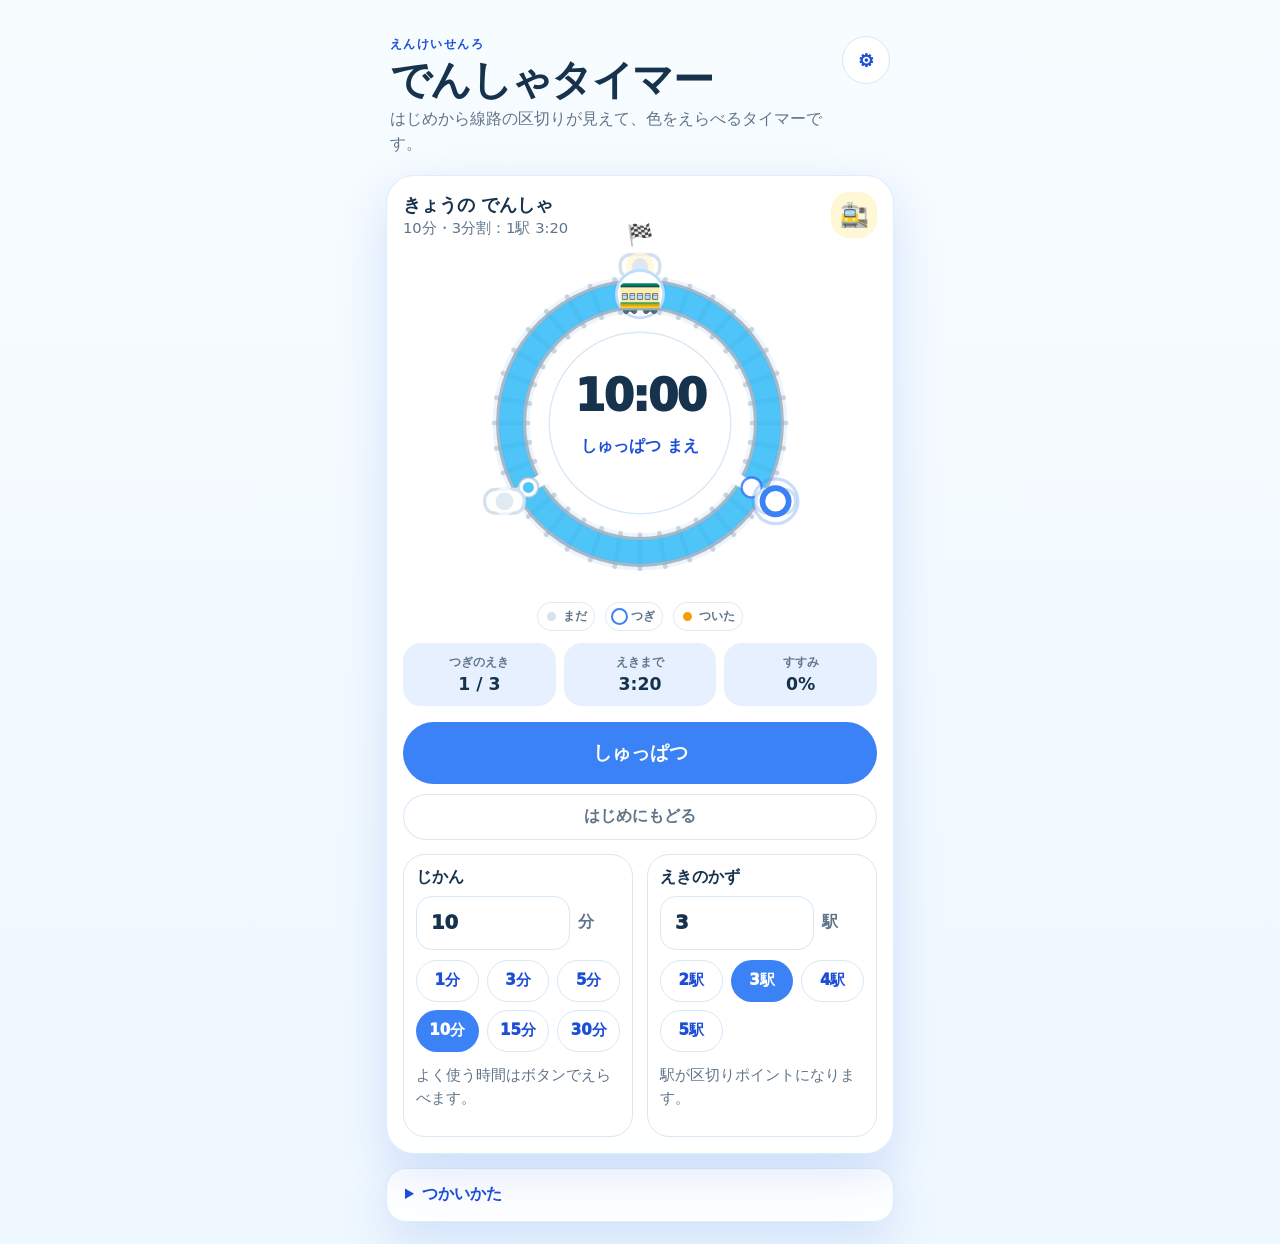
==== commit e862253b: "Change running wording to untencyu" ====
--- a/index.html
+++ b/index.html
@@ -134,7 +134,7 @@
     <div class="settings-list">
       <label class="settings-number"><span>新しく開いたときの駅の数</span><input id="defaultSegmentsInput" type="number" inputmode="numeric" min="1" max="12" step="1" value="3" /></label>
       <label class="settings-select"><span>線路の色</span><select id="railColorModeInput" aria-label="線路の色"><option value="single">単色</option><option value="multi">色違い</option></select></label>
-      <label><span>しゅっぱつ中に画面を暗くしにくくする</span><input id="wakeLockInput" type="checkbox" checked /></label>
+      <label><span>うんてん中に画面を暗くしにくくする</span><input id="wakeLockInput" type="checkbox" checked /></label>
       <label><span>駅に着いたら振動</span><input id="vibrationInput" type="checkbox" checked /></label>
       <label><span>ゴール音</span><input id="soundInput" type="checkbox" checked /></label>
       <label><span>動きを少なくする（静かモード）</span><input id="reducedMotionInput" type="checkbox" checked /></label>
@@ -144,5 +144,23 @@
   </section>
 
   <script src="app.js" defer></script>
+  <script>
+    document.addEventListener('DOMContentLoaded', () => {
+      const stateText = document.getElementById('stateText');
+      const replaceRunningLabel = () => {
+        if (stateText && stateText.textContent === 'しゅっぱつ中') {
+          stateText.textContent = 'うんてん中';
+        }
+      };
+      replaceRunningLabel();
+      if (stateText) {
+        new MutationObserver(replaceRunningLabel).observe(stateText, {
+          childList: true,
+          characterData: true,
+          subtree: true
+        });
+      }
+    });
+  </script>
 </body>
 </html>
--- a/style.css
+++ b/style.css
@@ -201,17 +201,26 @@
 }
 input:disabled { opacity: 0.64; }
 .unit-label { min-width: 2.6em; color: var(--muted); font-weight: 950; }
-.chip-row { display: flex; gap: 8px; overflow-x: auto; padding: 2px 0 4px; scrollbar-width: none; }
+.chip-row {
+  display: grid;
+  grid-template-columns: repeat(3, minmax(0, 1fr));
+  gap: 8px;
+  overflow: visible;
+  padding: 2px 0 4px;
+}
 .chip-row::-webkit-scrollbar { display: none; }
 .chip {
-  flex: 0 0 auto;
+  width: 100%;
+  min-width: 0;
   min-height: 42px;
-  padding: 9px 14px;
+  padding: 9px 8px;
   border: 1px solid var(--line);
   background: #fff;
   color: var(--primary-dark);
   font-size: 0.94rem;
   font-weight: 950;
+  white-space: nowrap;
+  text-align: center;
 }
 .chip.is-selected { border-color: transparent; background: var(--primary); color: #fff; }
 .status-grid { display: grid; grid-template-columns: repeat(3, 1fr); gap: 8px; margin-top: 10px; }
@@ -263,6 +272,9 @@
   .timer-svg { width: min(88vw, 304px); }
   .visual-guide { flex-wrap: wrap; }
 }
+@media (max-width: 360px) {
+  .chip-row { grid-template-columns: repeat(2, minmax(0, 1fr)); }
+}
 @media (prefers-reduced-motion: reduce) {
   *, *::before, *::after { scroll-behavior: auto !important; transition: none !important; animation: none !important; }
 }
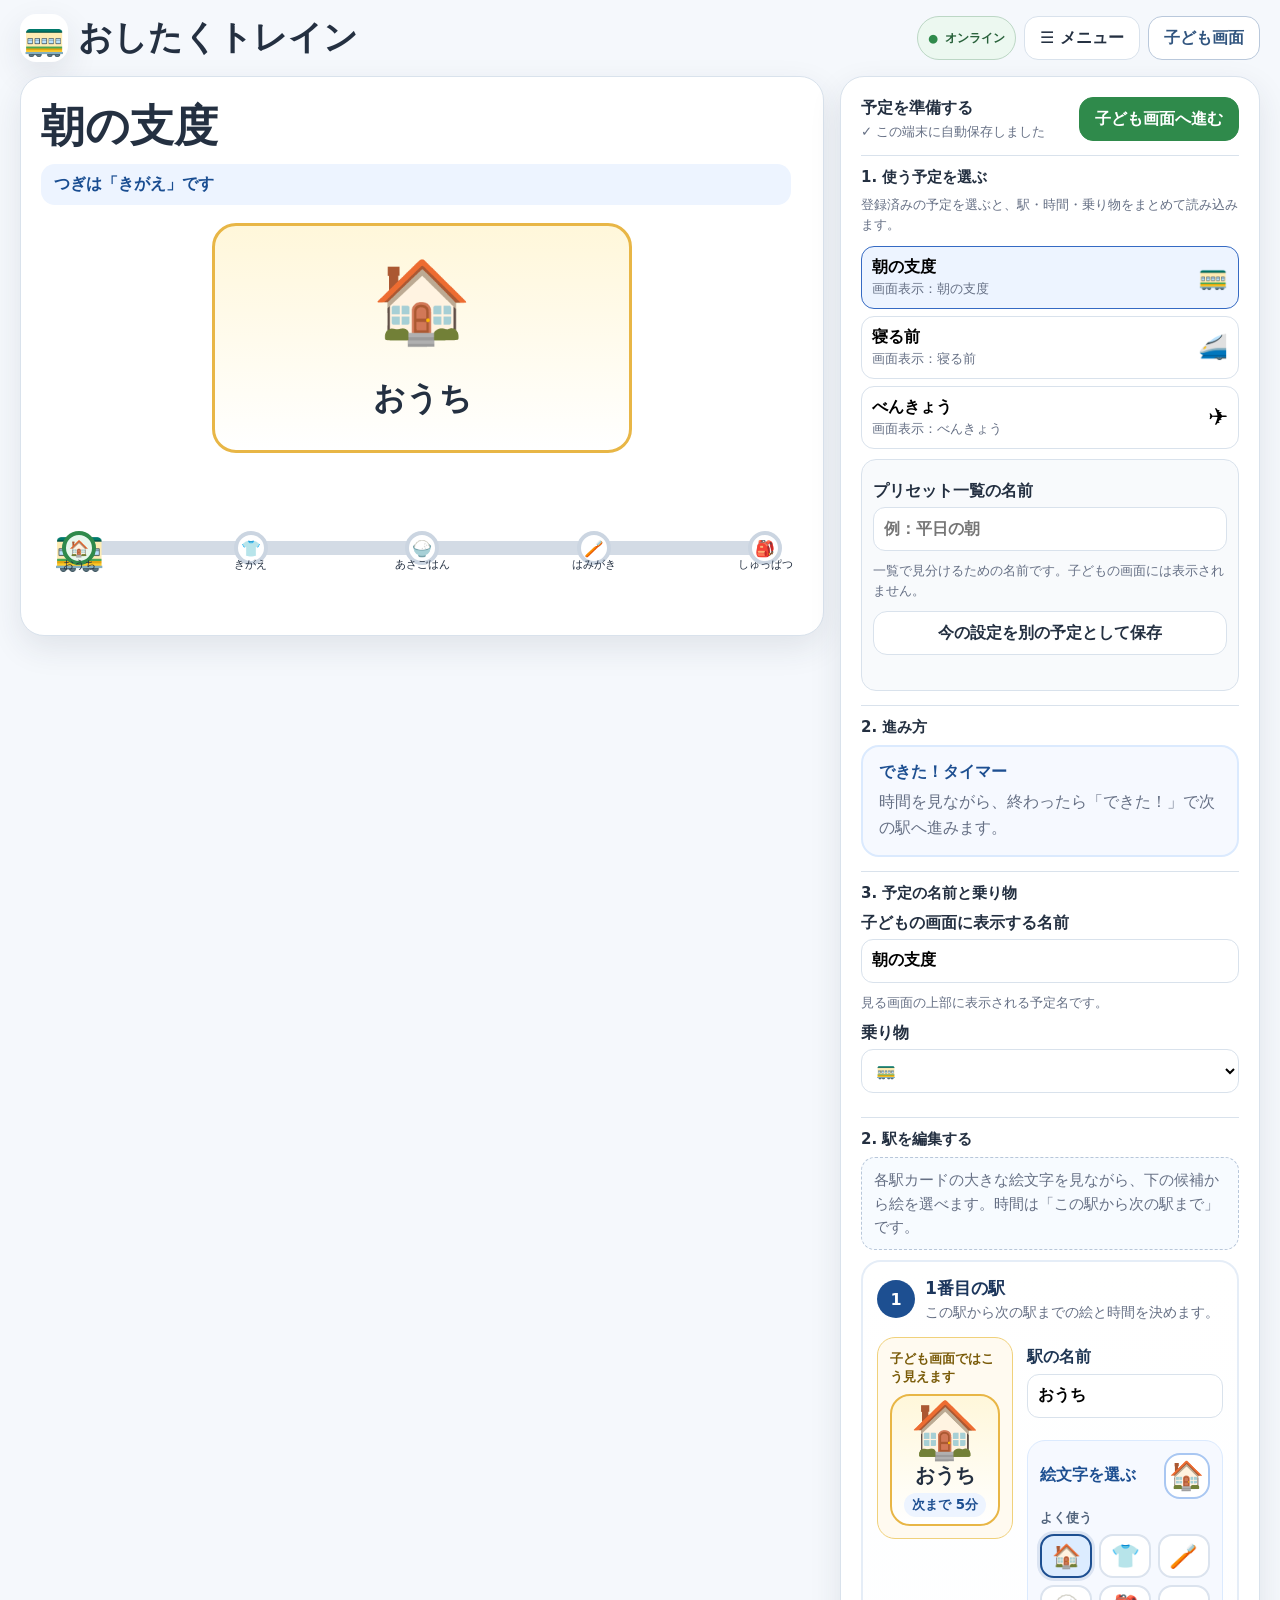
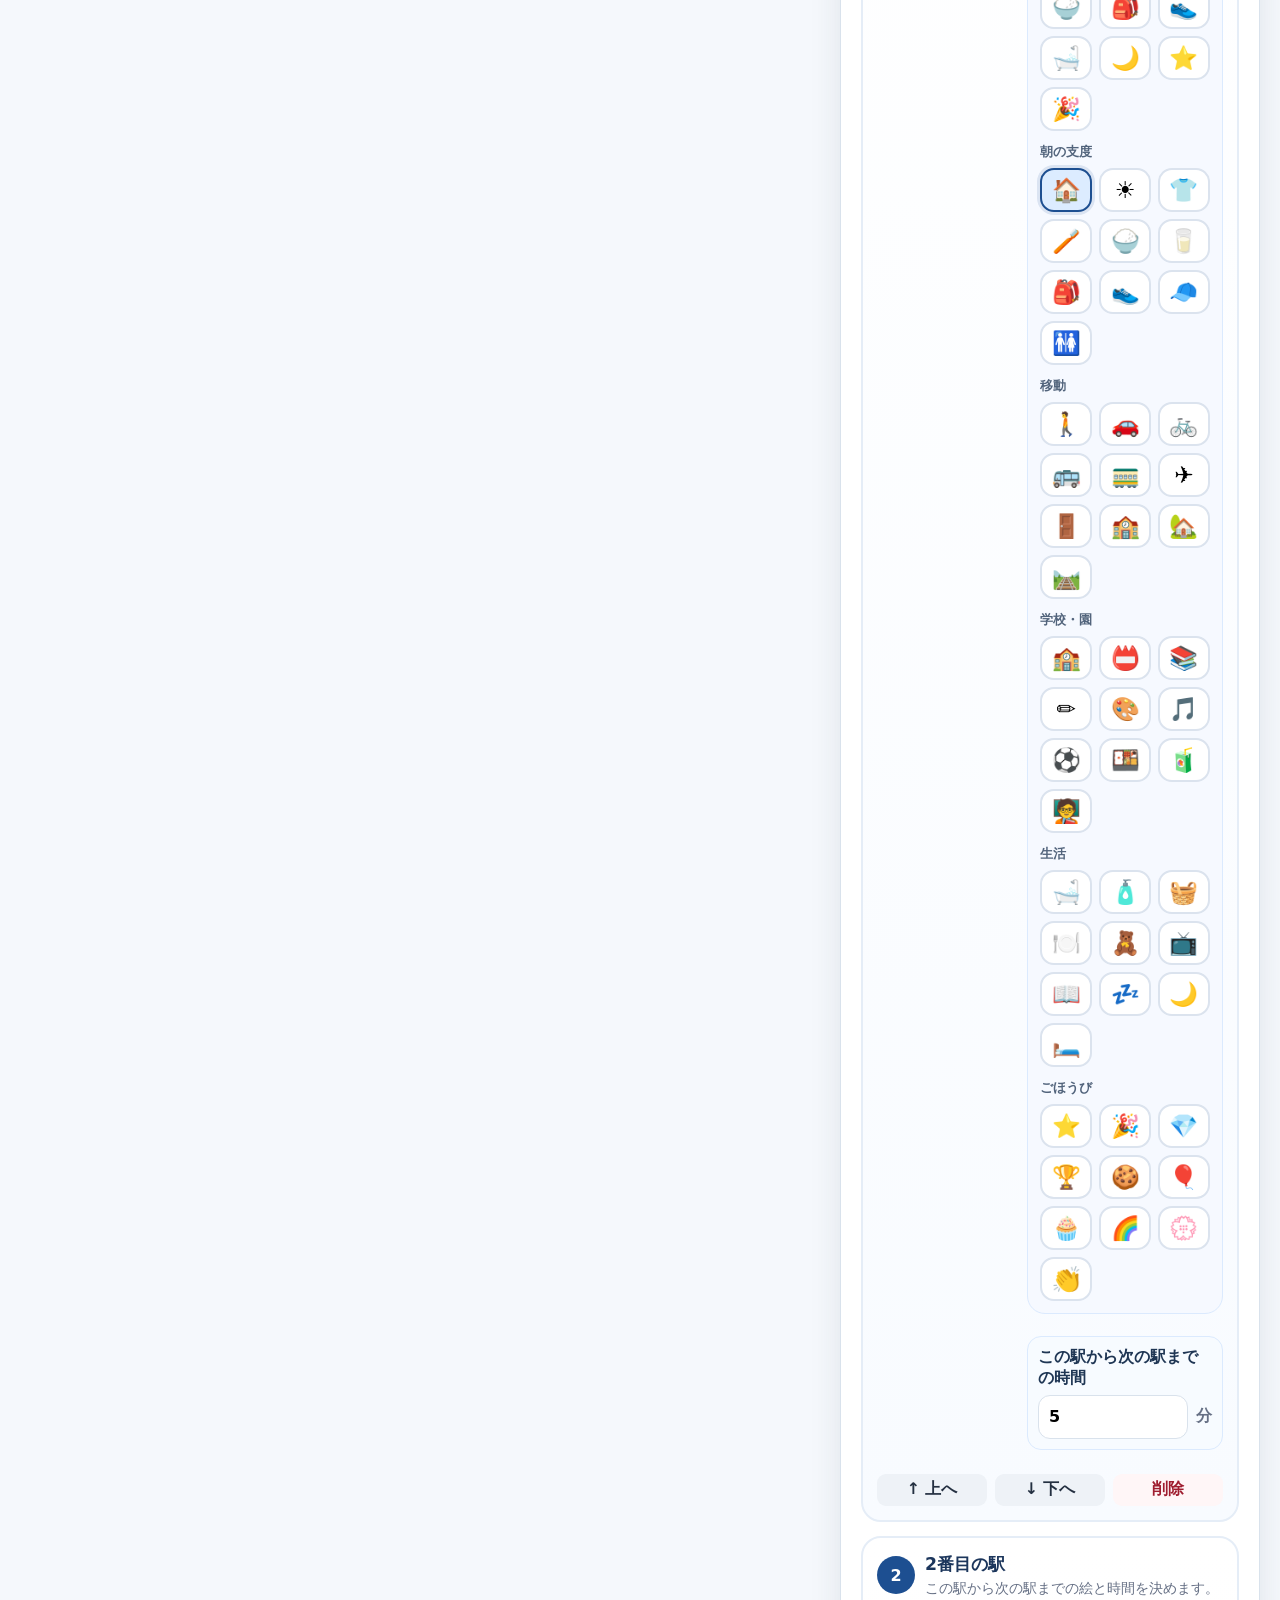
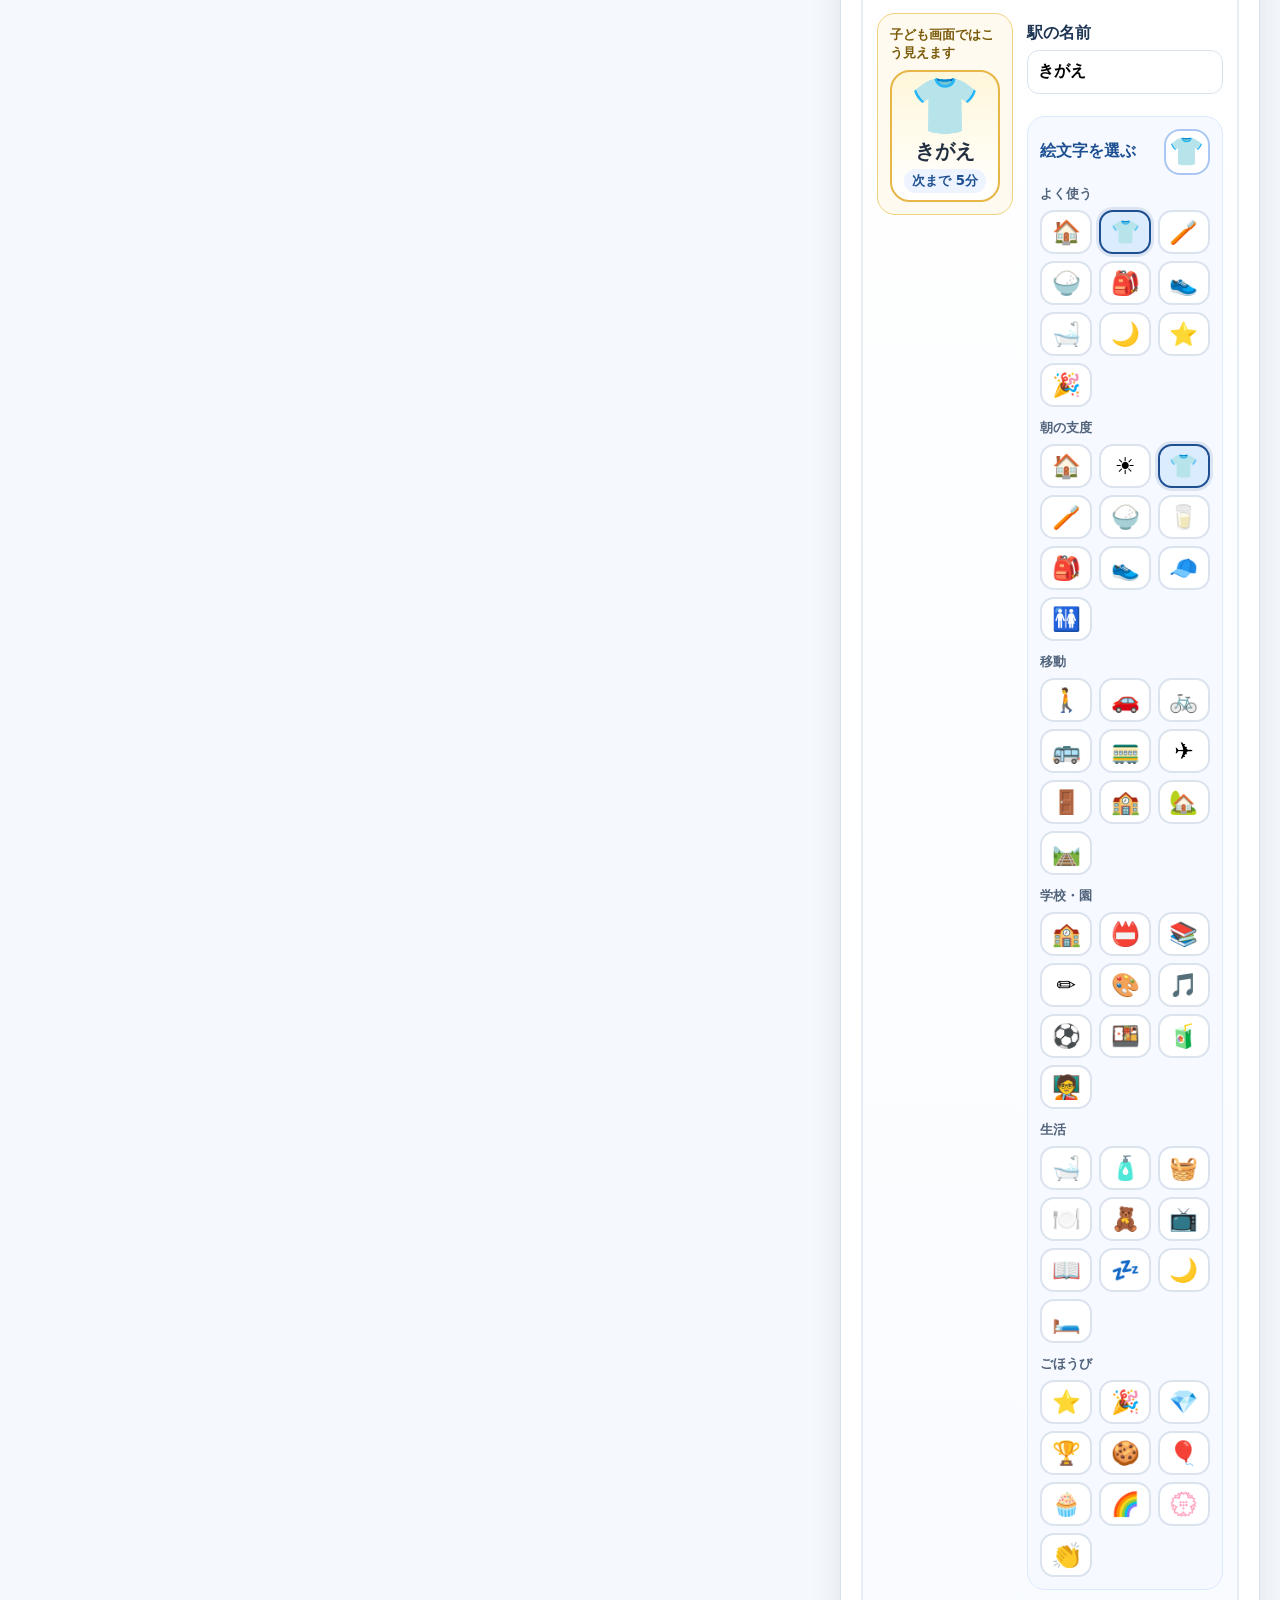
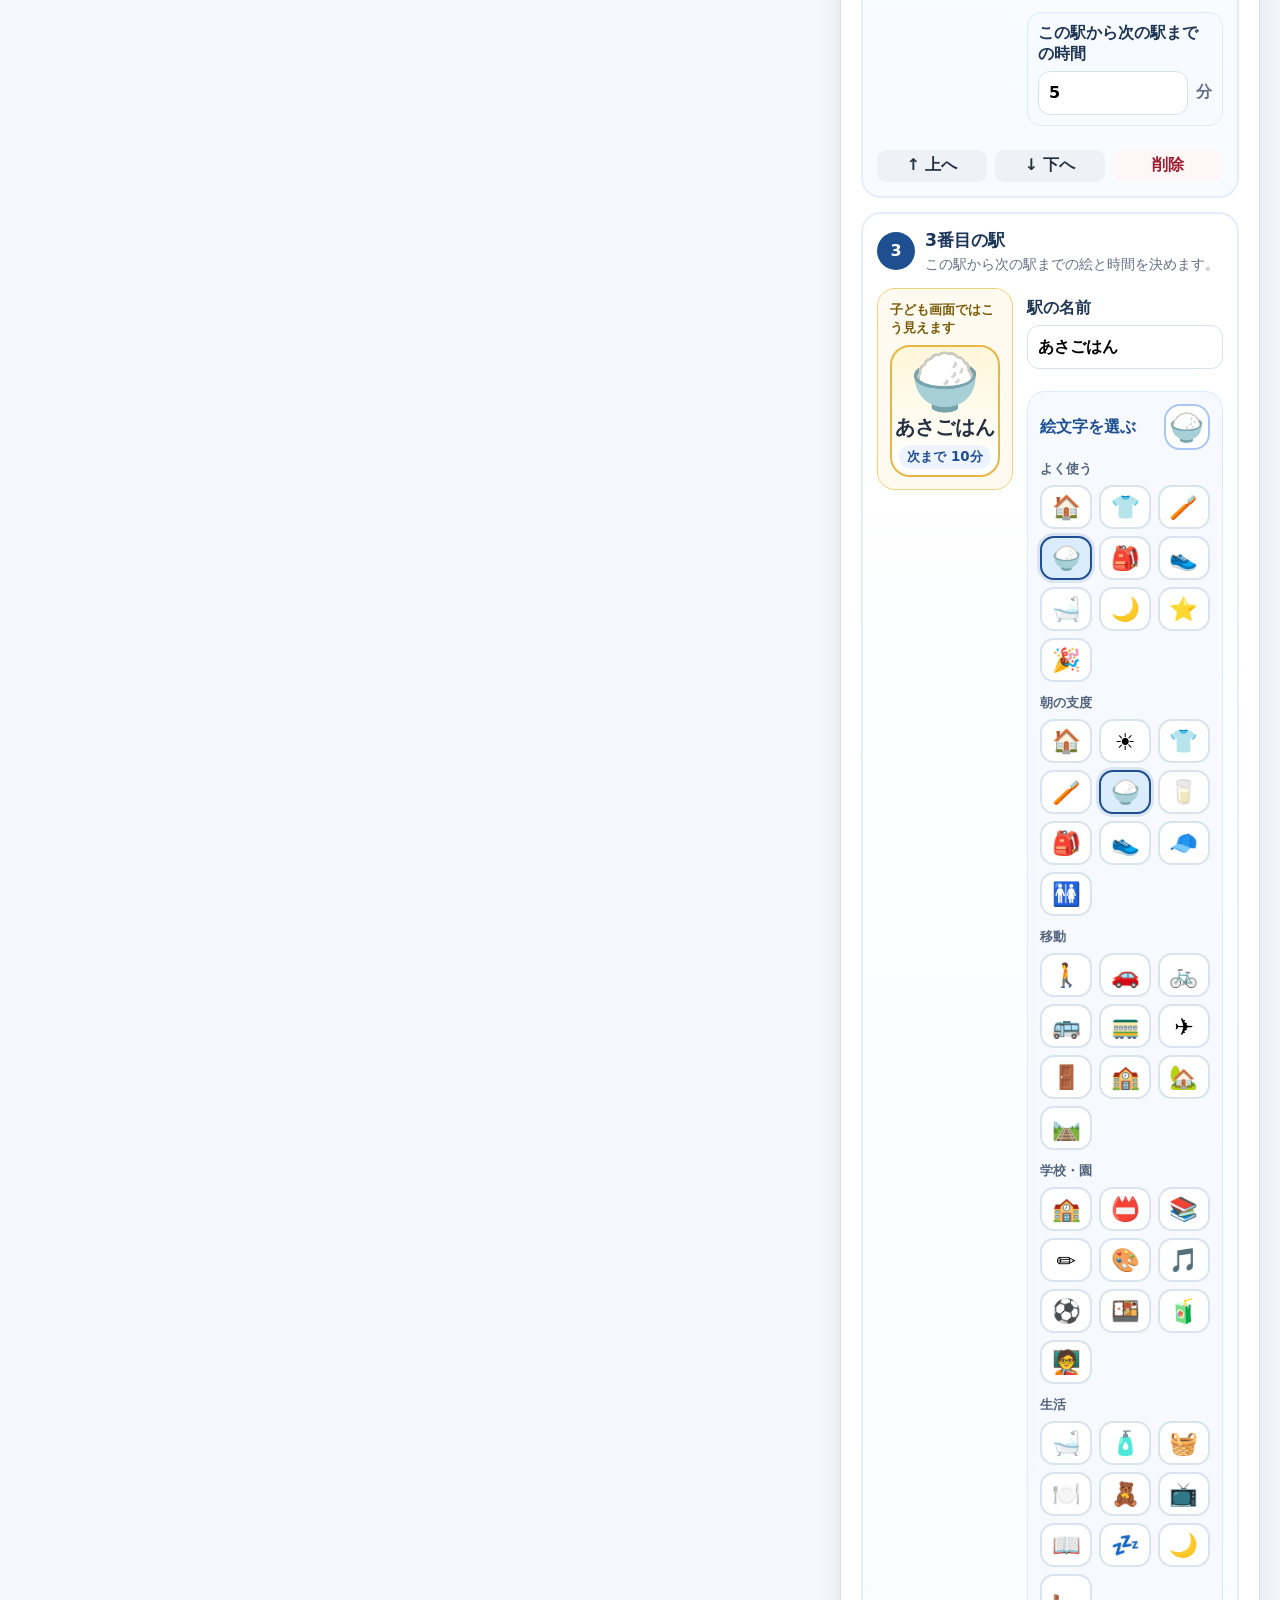
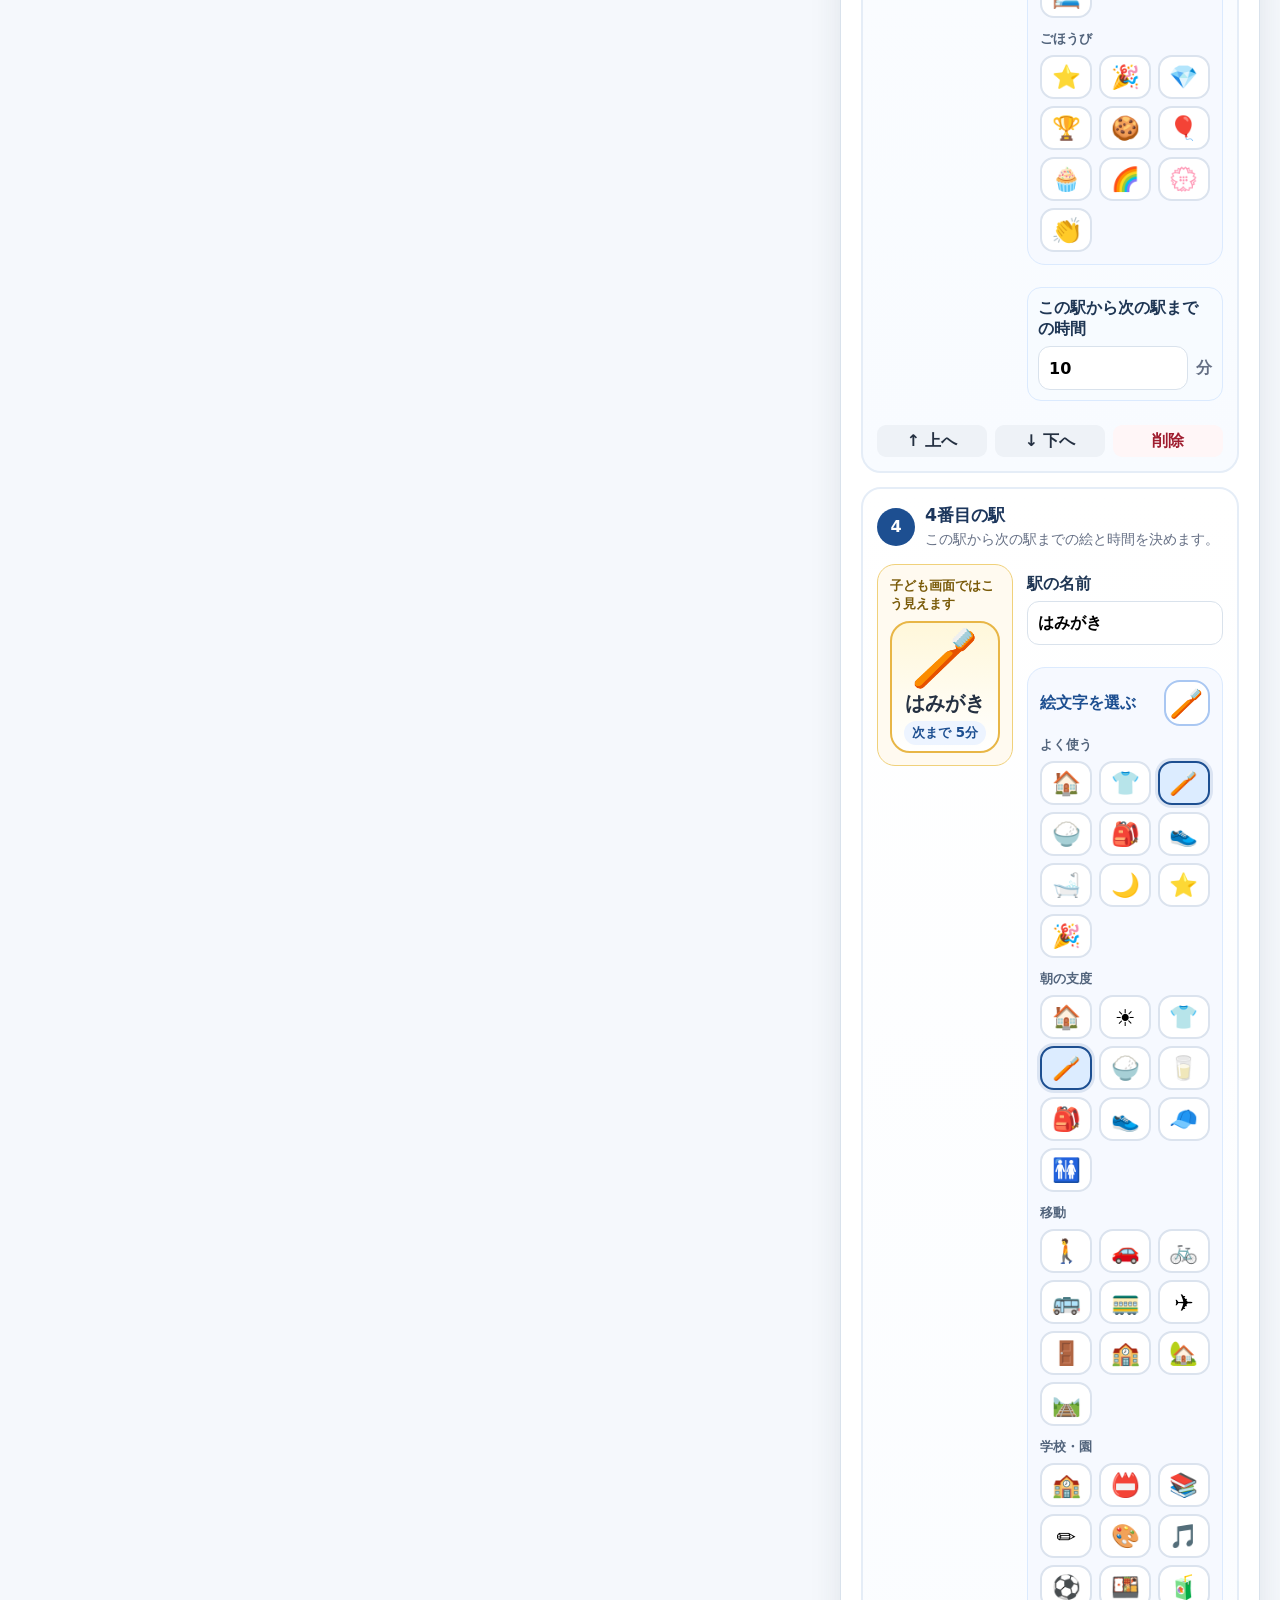
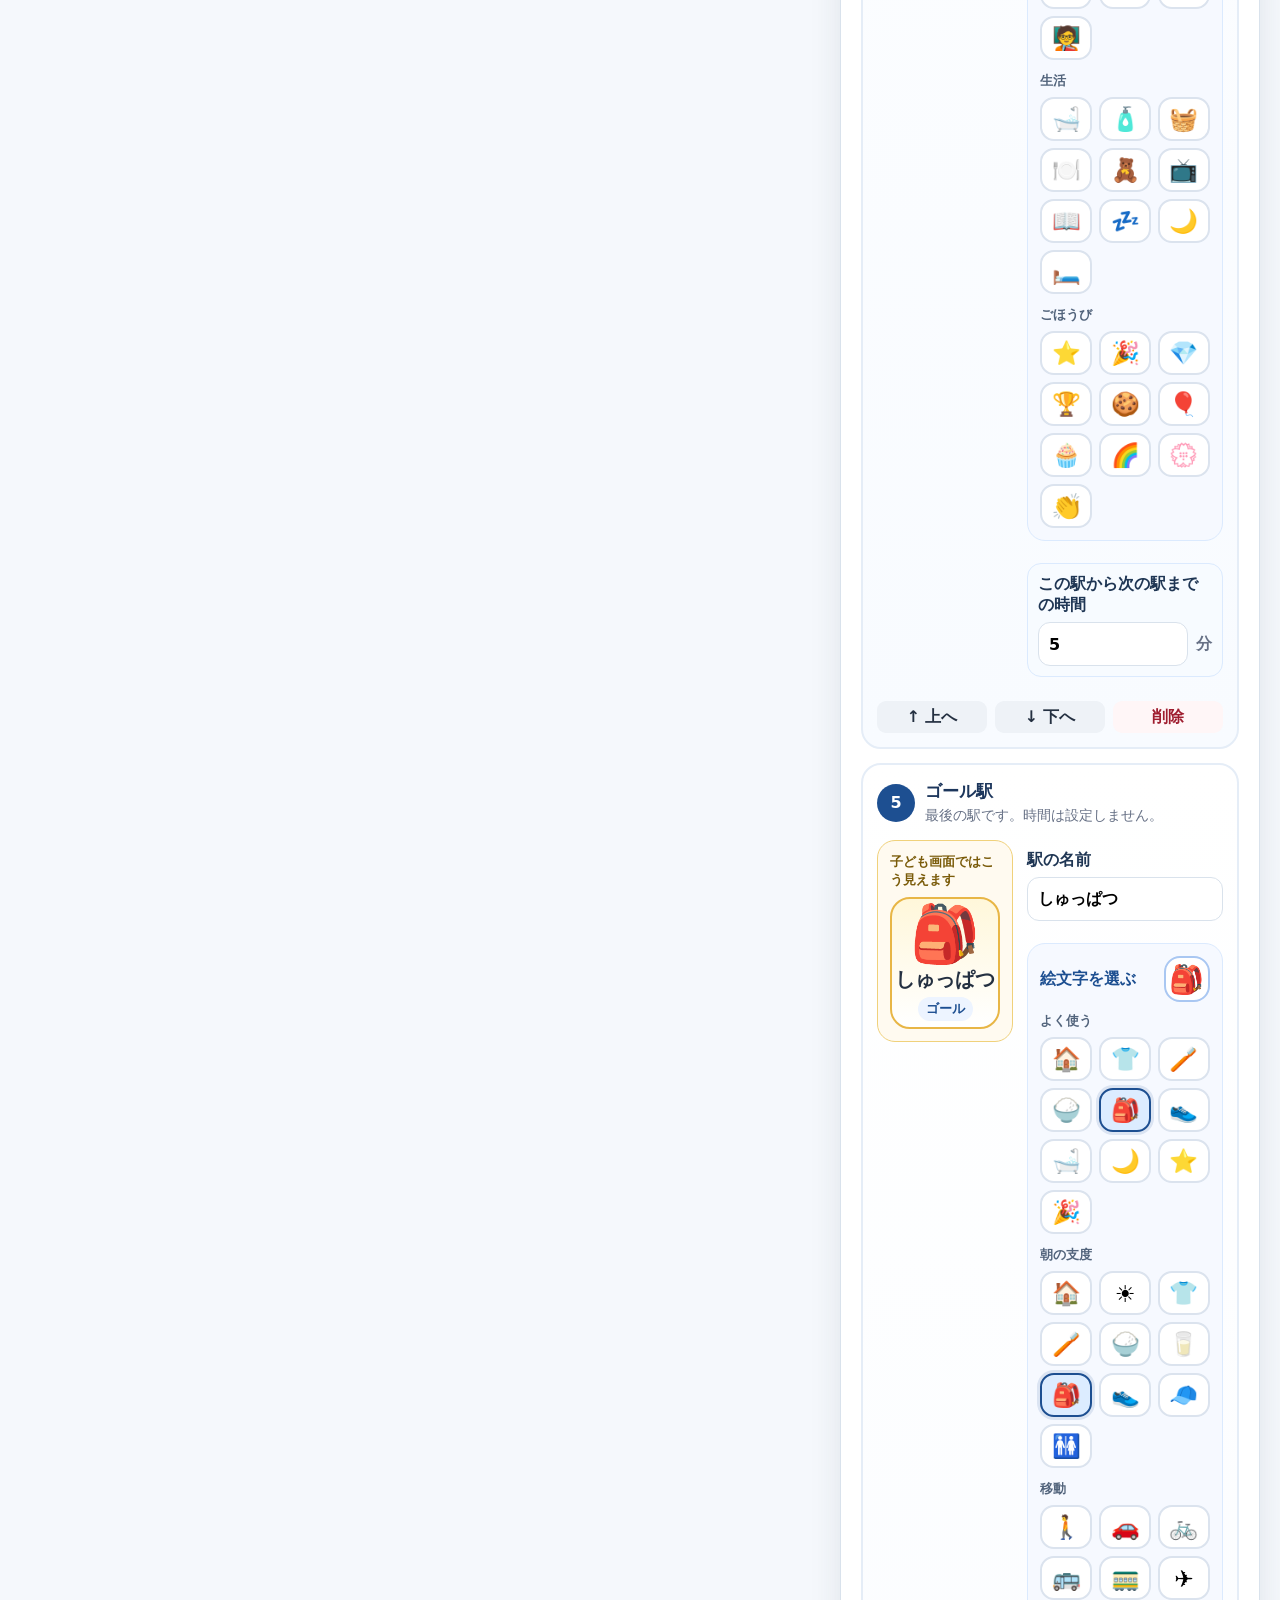
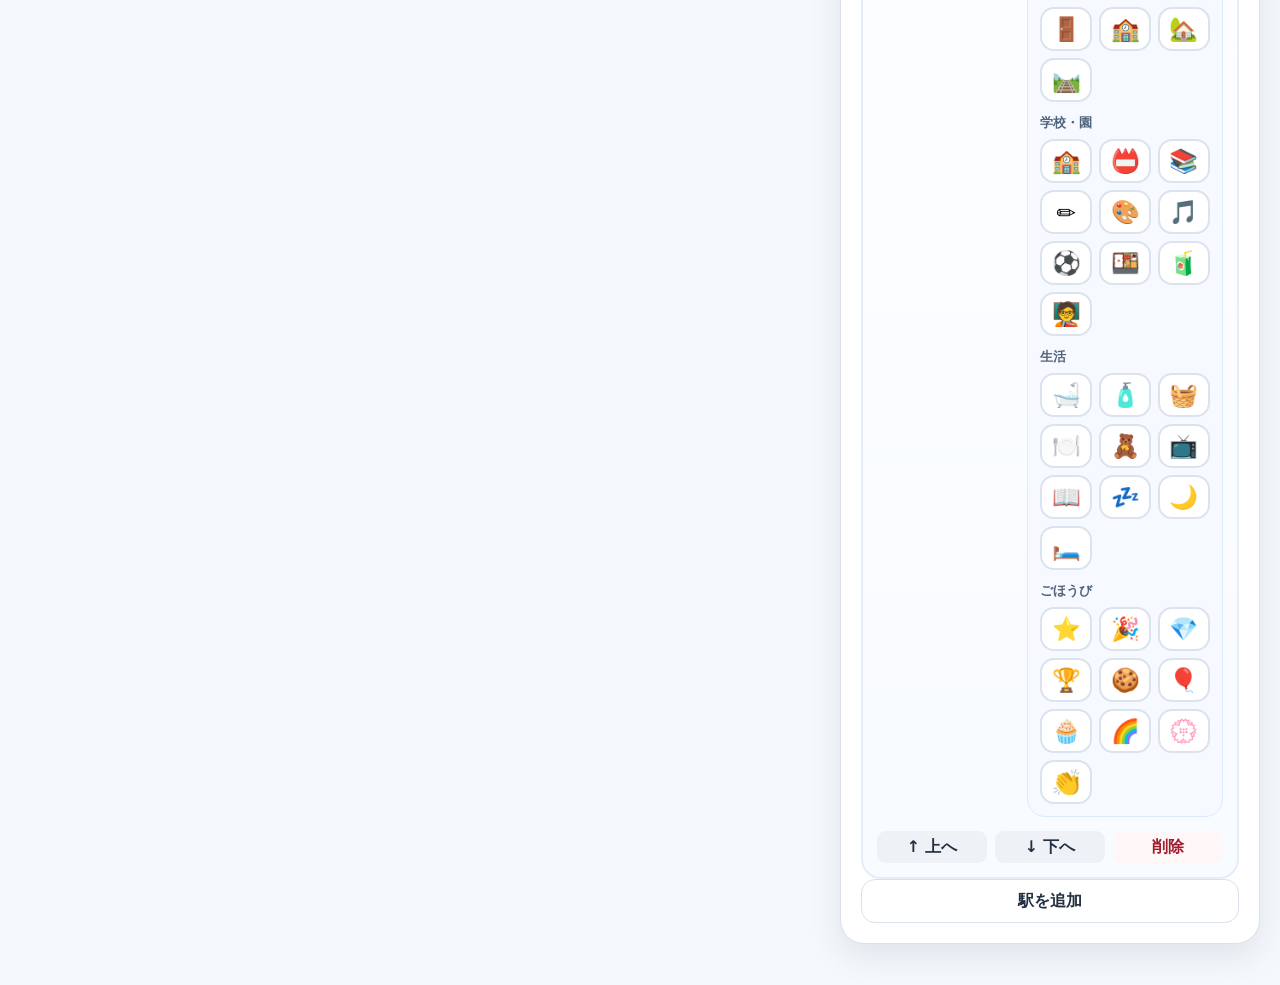
==== commit 427edaf0: "Add files via upload" ====
--- a/index.html
+++ b/index.html
@@ -3,164 +3,409 @@
 <head>
   <meta charset="utf-8" />
   <meta name="viewport" content="width=device-width, initial-scale=1, viewport-fit=cover" />
-  <meta name="theme-color" content="#3b82f6" />
-  <meta name="color-scheme" content="light" />
-  <meta name="description" content="円形の線路を電車が走る、子ども向けのWebタイマー" />
+  <meta name="theme-color" content="#356ac3" />
+  <meta name="application-name" content="おしたくトレイン" />
+  <meta name="apple-mobile-web-app-capable" content="yes" />
+  <meta name="apple-mobile-web-app-status-bar-style" content="default" />
+  <meta name="apple-mobile-web-app-title" content="おしたくトレイン" />
+  <meta name="description" content="時間の経過と次の予定を、駅と乗り物で見える化する予定付きビジュアルタイマー" />
+  <title>おしたくトレイン</title>
   <link rel="manifest" href="manifest.webmanifest" />
-  <link rel="stylesheet" href="style.css" />
-  <title>でんしゃタイマー</title>
+  <link rel="icon" type="image/png" sizes="32x32" href="icons/favicon-32.png" />
+  <link rel="apple-touch-icon" href="icons/icon-192.png" />
+  <link rel="stylesheet" href="style.css?v=40" />
 </head>
-<body>
-  <div class="app-shell">
+<body class="edit-mode timeline-horizontal">
+  <div class="app">
     <header class="app-header">
-      <div>
-        <p class="eyebrow">えんけいせんろ</p>
-        <h1>でんしゃタイマー</h1>
-        <p class="lead">はじめから線路の区切りが見えて、色をえらべるタイマーです。</p>
-      </div>
-      <button id="settingsToggle" class="icon-button" type="button" aria-label="保護者設定を開く" aria-expanded="false" aria-controls="settingsPanel">⚙️</button>
+      <div class="brand"><span class="brand-icon">🚃</span><span>おしたくトレイン</span></div>
+      <div class="header-actions">
+        <span id="connectionStatus" class="connection-status" role="status" aria-live="polite"><span aria-hidden="true">●</span><span>確認中</span></span>
+        <button id="menuButton" class="btn secondary" type="button" aria-expanded="false" aria-controls="appMenu">☰ <span>メニュー</span></button>
+        <button id="viewEditToggle" class="btn view-toggle" type="button" aria-pressed="false">子ども画面</button>
+      </div>
     </header>
 
-    <main>
-      <section id="timerCard" class="timer-card" aria-labelledby="timer-title">
-        <div class="card-title-row compact">
-          <div>
-            <h2 id="timer-title">きょうの でんしゃ</h2>
-            <p id="segmentSummary" class="subtext">10分・3分割：1駅 3分20秒</p>
-          </div>
-          <div id="visualStatusBadge" class="status-badge" aria-hidden="true">🚉</div>
+    <p id="errorBanner" class="error-banner hidden" role="alert"></p>
+    <p id="liveStatus" class="visually-hidden" aria-live="polite" aria-atomic="true"></p>
+<section id="schedulePage" class="app-page active" aria-label="予定">
+      <div class="layout">
+        <main class="card main-card">
+          <section class="status-area">
+            <div class="status-copy">
+              <h1 id="displayTitle">朝の支度</h1>
+              <p id="nextBox" class="next-box">つぎは「きがえ」です</p>
+            </div>
+</section>
+
+          <section id="currentCard" class="current-card" aria-label="現在の大きい絵カード">
+            <span id="currentIcon" class="current-icon">🏠</span>
+            <strong id="currentName">おうち</strong>
+</section>
+
+          <section id="actionRow" class="action-row" aria-label="予定を進める操作">
+            <button id="previousStationBtn" class="btn previous-station-btn hidden" type="button">↶ 前の駅にもどる</button>
+            <button id="doneBtn" class="btn done-btn" type="button">できた！</button>
+          </section>
+
+          <section id="viewTimerControls" class="view-timer-controls hidden" aria-label="タイマー操作">
+            <h2 class="section-title">タイマー操作</h2>
+            <div class="view-timer-button-row">
+              <button id="startBtn" class="btn primary" type="button">出発・再開</button>
+              <button id="pauseBtn" class="btn secondary" type="button">一時停止</button>
+              <button id="resetBtn" class="btn danger" type="button">最初に戻る</button>
+            </div>
+          </section>
+
+          <section class="track-wrap" aria-label="予定の進み具合">
+            <div id="track" class="track"><div id="trackDone" class="track-done"></div><div id="vehicle" class="vehicle">🚃</div></div>
+          </section>
+<p id="completion" class="completion hidden" role="status">🎉 ゴールです。よくできました！</p>
+        </main>
+
+        <aside id="editorPanel" class="card editor-panel" aria-label="編集">
+          <section class="editor-head">
+            <div>
+              <strong>予定を準備する</strong>
+              <small id="saveStatus">この端末に自動保存します</small>
+            </div>
+            <div class="editor-head-actions">
+              <button id="startPlanBtn" class="btn success" type="button">子ども画面へ進む</button>
+            </div>
+          </section>
+
+          <section class="editor-section">
+            <h2>1. 使う予定を選ぶ</h2>
+            <p class="field-help">登録済みの予定を選ぶと、駅・時間・乗り物をまとめて読み込みます。</p>
+            <div id="presetList" class="preset-list"></div>
+            <div class="preset-save-panel">
+              <label for="presetNameInput">
+                <span>プリセット一覧の名前</span>
+                <input id="presetNameInput" type="text" maxlength="18" placeholder="例：平日の朝" />
+              </label>
+              <p class="field-help">一覧で見分けるための名前です。子どもの画面には表示されません。</p>
+              <button id="savePresetBtn" class="btn secondary full" type="button">今の設定を別の予定として保存</button>
+              <p id="presetSaveMessage" class="inline-message" role="status"></p>
+            </div>
+          </section>
+          <section class="editor-section timer-only-section">
+            <h2>2. 進み方</h2>
+            <div class="timer-only-note" role="note">
+              <strong>できた！タイマー</strong>
+              <span>時間を見ながら、終わったら「できた！」で次の駅へ進みます。</span>
+            </div>
+          </section>
+
+          <section class="editor-section">
+            <h2>3. 予定の名前と乗り物</h2>
+            <label for="titleInput">
+              <span>子どもの画面に表示する名前</span>
+              <input id="titleInput" type="text" maxlength="28" placeholder="例：朝の支度" />
+            </label>
+            <p class="field-help">見る画面の上部に表示される予定名です。</p>
+            <label for="vehicleSelect">
+              <span>乗り物</span>
+              <select id="vehicleSelect"><option>🚃</option><option>🚄</option><option>✈️</option><option>🚌</option><option>🚀</option><option>🚢</option><option>🐰</option></select>
+            </label>
+          </section>
+<section class="editor-section">
+            <h2>2. 駅を編集する</h2>
+            <p id="stationEditorGuide" class="editor-help station-editor-guide">各駅カードの大きな絵文字を見ながら、下の候補から絵を選べます。時間は「この駅から次の駅まで」です。</p>
+          <div id="stationEditor" class="station-editor"></div>
+            <button id="addStationBtn" class="btn secondary full" type="button">駅を追加</button>
+          </section>
+        </aside>
+      </div>
+    </section>
+
+    <section id="todoPage" class="app-page" aria-label="To Do">
+      <div class="todo-header"><button id="todoBackButton" class="btn secondary" type="button">← 予定へ戻る</button><h1>To Do</h1></div>
+      <form id="todoForm" class="card todo-form">
+        <label>すること<input id="todoText" type="text" maxlength="24" required /></label>
+        <label>目安時間（分）<input id="todoMinutes" type="number" min="1" max="240" value="5" /></label>
+        <button class="btn success" type="submit">追加する</button>
+      </form>
+      <div id="todoList" class="todo-list"></div>
+    </section>
+
+    <section id="settingsPage" class="app-page settings-page" aria-labelledby="settingsTitle">
+      <div class="settings-header">
+        <button id="settingsBackButton" class="btn secondary" type="button">← 予定へ戻る</button>
+        <div>
+          <span class="page-eyebrow">設定</span>
+          <h1 id="settingsTitle">表示・音・操作を調整</h1>
+          <p id="settingsSaveStatus" class="settings-save-status" role="status" aria-live="polite">変更はこの端末に自動保存されます。</p>
         </div>
-
-        <div class="circle-wrap">
-          <svg id="timerSvg" class="timer-svg" viewBox="0 0 260 260" role="img" aria-labelledby="circleTitle circleDesc">
-            <title id="circleTitle">でんしゃタイマー</title>
-            <desc id="circleDesc">しゅっぱつ前から分割された円形線路、駅、走っている電車、ゴールを表示します。</desc>
-            <defs>
-              <filter id="softShadow" x="-30%" y="-30%" width="160%" height="160%">
-                <feDropShadow dx="0" dy="4" stdDeviation="3" flood-color="#1d4ed8" flood-opacity="0.2" />
-              </filter>
-              <linearGradient id="railGradient" x1="0" y1="0" x2="1" y2="1">
-                <stop offset="0%" stop-color="#60a5fa" />
-                <stop offset="100%" stop-color="#2563eb" />
-              </linearGradient>
-            </defs>
-            <g id="railLayer" aria-hidden="true"></g>
-            <g id="segmentLayer" aria-hidden="true"></g>
-            <g id="stationLayer" aria-hidden="true"></g>
-            <g id="trainLayer" aria-hidden="true"></g>
-            <circle class="track-inner" cx="130" cy="130" r="69"></circle>
-            <text id="timeText" class="time-text" x="130" y="121" text-anchor="middle">10:00</text>
-            <text id="stateText" class="state-text" x="130" y="151" text-anchor="middle">しゅっぱつ まえ</text>
-          </svg>
-          <div id="celebration" class="celebration" aria-hidden="true"><span>⭐</span><span>✨</span><span>⭐</span><span>✨</span></div>
+      </div>
+
+      <div class="settings-layout">
+        <section class="card settings-card" aria-labelledby="visibilitySettingsTitle">
+          <h2 id="visibilitySettingsTitle">1．見やすさ</h2>
+          <div class="setting-group">
+            <span class="setting-label">文字サイズ</span>
+            <div class="segmented-control" role="radiogroup" aria-label="文字サイズ">
+              <button type="button" data-setting="fontSize" data-value="normal">標準</button>
+              <button type="button" data-setting="fontSize" data-value="large">大きい</button>
+              <button type="button" data-setting="fontSize" data-value="xlarge">特大</button>
+            </div>
+          </div>
+          <div class="setting-group">
+            <span class="setting-label">絵カードサイズ</span>
+            <div class="segmented-control" role="radiogroup" aria-label="絵カードサイズ">
+              <button type="button" data-setting="cardSize" data-value="normal">標準</button>
+              <button type="button" data-setting="cardSize" data-value="large">大きい</button>
+            </div>
+          </div>
+          <div class="setting-group">
+            <span class="setting-label">画面表示</span>
+            <div class="segmented-control" role="radiogroup" aria-label="画面表示">
+              <button type="button" data-setting="appearance" data-value="light">明るい</button>
+              <button type="button" data-setting="appearance" data-value="dark">暗い</button>
+            </div>
+          </div>
+          <div class="setting-group">
+            <span class="setting-label">コントラスト</span>
+            <div class="segmented-control" role="radiogroup" aria-label="コントラスト">
+              <button type="button" data-setting="contrast" data-value="standard">標準</button>
+              <button type="button" data-setting="contrast" data-value="high">高い</button>
+            </div>
+          </div>
+          <label class="switch-row" for="reduceMotionToggle"><span><strong>動きを減らす</strong><small>電車やメニューの動きを控えめにします</small></span><input id="reduceMotionToggle" type="checkbox" role="switch" /></label>
+        </section>
+
+        <section class="card settings-card" aria-labelledby="timelineSettingsTitle">
+          <h2 id="timelineSettingsTitle">2．タイムライン</h2>
+          <div class="setting-group">
+            <span class="setting-label">表示方向</span>
+            <div class="timer-only-note horizontal-timeline-note" role="note"><strong>横軸表示</strong><span>Web版・スマホ版ともに、タイムラインは横方向で表示します。</span></div>
+          </div>
+          <div class="setting-group">
+            <span class="setting-label">表示する駅</span>
+            <div class="segmented-control" role="radiogroup" aria-label="表示する駅">
+              <button type="button" data-setting="timelineScope" data-value="all">全駅</button>
+              <button type="button" data-setting="timelineScope" data-value="currentNext">現在と次だけ</button>
+            </div>
+          </div>
+          <label class="switch-row" for="showTopCardsToggle"><span><strong>上の大きな絵カードを表示</strong></span><input id="showTopCardsToggle" type="checkbox" role="switch" /></label>
+<label class="switch-row" for="showNumbersToggle"><span><strong>数字を表示</strong><small>残り時間と進み具合を数字で表示します</small></span><input id="showNumbersToggle" type="checkbox" role="switch" /></label>
+        </section>
+
+        <section class="card settings-card" aria-labelledby="audioSettingsTitle">
+          <h2 id="audioSettingsTitle">3．音と読み上げ</h2>
+          <label class="switch-row" for="arrivalSoundToggle"><span><strong>駅についたら音</strong></span><input id="arrivalSoundToggle" type="checkbox" role="switch" /></label>
+          <label class="switch-row" for="speechToggle"><span><strong>駅名を読み上げる</strong></span><input id="speechToggle" type="checkbox" role="switch" /></label>
+          <label class="range-setting" for="speechRateRange"><span><strong>読み上げ速度</strong><output id="speechRateValue">1.0倍</output></span><input id="speechRateRange" type="range" min="0.6" max="1.4" step="0.1" /></label>
+          <button id="speechTestButton" class="btn secondary full" type="button">🔊 読み上げを試す</button>
+          <label class="switch-row" for="quietModeToggle"><span><strong>静かなモード</strong><small>到着音と読み上げを一時的に鳴らしません</small></span><input id="quietModeToggle" type="checkbox" role="switch" /></label>
+        </section>
+
+        <section class="card settings-card" aria-labelledby="operationSettingsTitle">
+          <h2 id="operationSettingsTitle">4．操作</h2>
+          <div class="setting-group">
+            <span class="setting-label">「できた！」の大きさ</span>
+            <div class="segmented-control" role="radiogroup" aria-label="できたボタンの大きさ">
+              <button type="button" data-setting="doneButtonSize" data-value="normal">標準</button>
+              <button type="button" data-setting="doneButtonSize" data-value="large">大きい</button>
+            </div>
+          </div>
+          <label class="switch-row" for="showPreviousButtonToggle"><span><strong>「前の駅にもどる」を表示</strong></span><input id="showPreviousButtonToggle" type="checkbox" role="switch" /></label>
+          <label class="switch-row" for="mistakePreventionToggle"><span><strong>誤操作防止</strong><small>進む・戻る操作の前に確認します</small></span><input id="mistakePreventionToggle" type="checkbox" role="switch" /></label>
+          <label class="switch-row" for="editorLockToggle"><span><strong>編集モードをロック</strong><small>子ども画面から編集へ戻る前に確認します</small></span><input id="editorLockToggle" type="checkbox" role="switch" /></label>
+        </section>
+
+        <section class="card settings-card" aria-labelledby="lateSettingsTitle">
+          <h2 id="lateSettingsTitle">5．時間を過ぎたとき</h2>
+          <div class="setting-group">
+            <span class="setting-label">動作</span>
+            <div class="segmented-control segmented-control--two" role="radiogroup" aria-label="時間を過ぎたときの動作">
+              <button type="button" data-setting="lateBehavior" data-value="display">やさしい表示</button>
+              <button type="button" data-setting="lateBehavior" data-value="wait">できたまで待つ</button>
+            </div>
+          </div>
+          <label class="number-setting" for="lateGraceInput"><span><strong>猶予時間</strong><small>予定時間を過ぎてから表示を変えるまで</small></span><span class="number-with-unit"><input id="lateGraceInput" type="number" min="0" max="30" step="1" /><b>分</b></span></label>
+        </section>
+
+        <section class="card settings-card settings-card--wide" aria-labelledby="dataSettingsTitle">
+          <h2 id="dataSettingsTitle">6．データとアプリ</h2>
+          <section class="pwa-panel" aria-labelledby="pwaSettingsTitle">
+            <div class="pwa-panel-heading">
+              <div>
+                <strong id="pwaSettingsTitle">オフラインとアプリ更新</strong>
+                <p id="pwaStatusText">利用状態を確認しています。</p>
+              </div>
+              <span id="pwaStatusBadge" class="pwa-status-badge">確認中</span>
+            </div>
+            <div class="pwa-actions">
+              <button id="installAppButton" class="btn primary hidden" type="button">端末にインストール</button>
+              <button id="checkUpdateButton" class="btn secondary" type="button">更新を確認</button>
+            </div>
+            <p class="pwa-help">一度オンラインで開いた後は、通信がない場所でも予定・タイマー・編集を利用できます。予定データは引き続きこのブラウザ内に保存されます。</p>
+          </section>
+
+          <section class="sync-preparation-panel" aria-labelledby="syncPreparationTitle">
+            <div class="sync-preparation-heading">
+              <div>
+                <strong id="syncPreparationTitle">ログイン・同期の準備</strong>
+                <p id="syncLayerStatusText">端末内データ層を確認しています。</p>
+              </div>
+              <span id="syncLayerStatusBadge" class="sync-status-badge">確認中</span>
+            </div>
+            <dl class="sync-status-grid">
+              <div><dt>端末ID</dt><dd id="deviceIdText">確認中</dd></div>
+              <div><dt>端末内データ形式</dt><dd id="localDataVersionText">V1</dd></div>
+              <div><dt>同期準備中の変更</dt><dd><span id="pendingChangeCount">0</span>件</dd></div>
+              <div><dt>変更キュー</dt><dd id="syncStorageText">確認中</dd></div>
+            </dl>
+            <div class="sync-preparation-actions">
+              <button id="refreshSyncStatusButton" class="btn secondary" type="button">状態を更新</button>
+              <button id="exportSyncSummaryButton" class="btn secondary" type="button">診断情報を書き出す</button>
+              <button id="rebuildSyncQueueButton" class="btn secondary" type="button">同期準備を再作成</button>
+            </div>
+            <p class="sync-preparation-help">現在はログインやクラウド接続を行いません。予定の変更は端末内のIndexedDBへ同期準備データとして保存されます。</p>
+          </section>
+          <div class="data-action-grid">
+            <button id="exportSettingsButton" class="btn secondary" type="button">設定を書き出す</button>
+            <button id="importSettingsButton" class="btn secondary" type="button">設定を読み込む</button>
+            <button id="exportPresetsButton" class="btn secondary" type="button">プリセットを書き出す</button>
+            <button id="importPresetsButton" class="btn secondary" type="button">プリセットを読み込む</button>
+          </div>
+          <input id="settingsImportFile" class="visually-hidden" type="file" accept="application/json,.json" />
+          <input id="presetsImportFile" class="visually-hidden" type="file" accept="application/json,.json" />
+          <div class="data-note"><strong>保存場所</strong><p>予定・プリセット・設定は、このブラウザの端末内に保存されます。ブラウザのデータを削除すると消える場合があります。</p></div>
+          <div class="danger-actions">
+            <button id="resetSettingsButton" class="btn secondary" type="button">表示設定だけ初期状態へ戻す</button>
+            <button id="resetAllDataButton" class="btn danger" type="button">すべてのデータを初期化</button>
+          </div>
+          <dl class="app-information"><div><dt>アプリ</dt><dd>おしたくトレイン</dd></div><div><dt>バージョン</dt><dd id="appVersionText">27</dd></div></dl>
+          <details class="disclaimer"><summary>免責事項</summary><p>このアプリは、時間と予定を見える形で示すための補助ツールです。安全管理、医療、診断または個別支援計画を代替するものではありません。</p></details>
+        </section>
+      </div>
+    </section>
+
+    <section id="accountPage" class="app-page account-page" aria-labelledby="accountPageTitle">
+      <div class="page-header">
+        <button class="btn secondary" id="accountBackButton" type="button">← 予定へ戻る</button>
+        <div>
+          <span class="page-eyebrow">任意ログイン</span>
+          <h1 id="accountPageTitle">アカウントとバックアップ</h1>
+          <p>ログインしなくても、この端末だけで予定・タイマー・設定を使えます。第8段階では、将来のメールOTPログインに向けた画面と端末内の認証状態管理を追加しています。</p>
         </div>
-        <p id="screenReaderStatus" class="sr-only" aria-live="polite">でんしゃはしゅっぱつ前です。</p>
-
-        <div class="visual-guide" aria-hidden="true">
-          <div class="guide-item"><span class="sample-station future"></span><span>まだ</span></div>
-          <div class="guide-item"><span class="sample-station next"></span><span>つぎ</span></div>
-          <div class="guide-item"><span class="sample-station passed"></span><span>ついた</span></div>
-        </div>
-
-        <div class="status-grid" aria-label="進行状況">
-          <div><span>つぎのえき</span><strong id="currentSegment">1 / 3</strong></div>
-          <div><span>えきまで</span><strong id="segmentLeft">3:20</strong></div>
-          <div><span>すすみ</span><strong id="progressPercent">0%</strong></div>
-        </div>
-
-        <div class="controls">
-          <button id="startPauseButton" class="primary-button" type="button">しゅっぱつ</button>
-          <button id="resetButton" class="secondary-button" type="button">はじめにもどる</button>
-        </div>
-
-        <div class="input-panel" aria-label="タイマー時間と駅の数の入力">
-          <div class="field-block">
-            <label for="minutesInput">じかん</label>
-            <div class="number-row">
-              <input id="minutesInput" type="number" inputmode="decimal" min="0.5" max="600" step="0.5" value="10" aria-describedby="minutesHelp" />
-              <span class="unit-label">分</span>
-            </div>
-            <div class="chip-row" aria-label="時間の候補">
-              <button class="chip" type="button" data-minutes="1">1分</button>
-              <button class="chip" type="button" data-minutes="3">3分</button>
-              <button class="chip" type="button" data-minutes="5">5分</button>
-              <button class="chip is-selected" type="button" data-minutes="10">10分</button>
-              <button class="chip" type="button" data-minutes="15">15分</button>
-              <button class="chip" type="button" data-minutes="30">30分</button>
-            </div>
-            <p id="minutesHelp" class="hint">よく使う時間はボタンでえらべます。</p>
-          </div>
-
-          <div class="field-block">
-            <label for="segmentsInput">えきのかず</label>
-            <div class="number-row">
-              <input id="segmentsInput" type="number" inputmode="numeric" min="1" max="12" step="1" value="3" aria-describedby="segmentsHelp" />
-              <span class="unit-label">駅</span>
-            </div>
-            <div class="chip-row" aria-label="駅の数の候補">
-              <button class="chip" type="button" data-segments="2">2駅</button>
-              <button class="chip is-selected" type="button" data-segments="3">3駅</button>
-              <button class="chip" type="button" data-segments="4">4駅</button>
-              <button class="chip" type="button" data-segments="5">5駅</button>
-            </div>
-            <p id="segmentsHelp" class="hint">駅が区切りポイントになります。</p>
-          </div>
-        </div>
-      </section>
-
-      <details class="help-card">
-        <summary>つかいかた</summary>
-        <ul>
-          <li>じかんと、えきのかずをえらびます。</li>
-          <li>「しゅっぱつ」をおすと、でんしゃが円形の線路をすすみます。</li>
-          <li>線路の色は、保護者設定で「単色」と「色違い」をえらべます。</li>
-          <li>音、振動、画面ロックは保護者設定で変えられます。</li>
-        </ul>
-      </details>
-    </main>
+      </div>
+
+      <div class="account-layout">
+        <section class="card account-card" aria-labelledby="accountStatusTitle">
+          <div class="account-status-panel" id="accountStatusPanel">
+            <span class="account-status-icon" aria-hidden="true">🔐</span>
+            <div>
+              <h2 id="accountStatusTitle">この端末だけで利用中</h2>
+              <p id="accountStatusText">予定はこのブラウザ内に保存されています。ログインしなくても使い続けられます。</p>
+              <p class="account-meta" id="accountMetaText">クラウド未接続</p>
+            </div>
+          </div>
+        </section>
+
+        <section class="card account-card" id="accountSignInCard" aria-labelledby="accountSignInTitle">
+          <h2 id="accountSignInTitle">バックアップ・同期を使う準備</h2>
+          <p class="help">この段階では実メール送信やクラウド同期は行いません。入力内容は端末内でのみ使われ、次段階で本物の認証サービスへ差し替えられる構造です。</p>
+
+          <div class="auth-step-list" aria-label="ログイン手順">
+            <span class="auth-step is-current" id="authStepEmail">1 メール</span>
+            <span class="auth-step" id="authStepCode">2 コード</span>
+            <span class="auth-step" id="authStepData">3 データ</span>
+          </div>
+
+          <form class="auth-form" id="accountEmailForm">
+            <label>メールアドレス
+              <input id="accountEmailInput" type="email" inputmode="email" autocomplete="email" placeholder="parent@example.jp" />
+            </label>
+            <button class="btn success full" id="accountSendOtpButton" type="submit">確認コードを作成</button>
+          </form>
+
+          <form class="auth-form hidden" id="accountOtpForm">
+            <p class="otp-demo-box" id="otpDemoBox">確認コード：------</p>
+            <label>確認コード
+              <input id="accountOtpInput" type="text" inputmode="numeric" pattern="[0-9]*" maxlength="6" placeholder="6桁のコード" />
+            </label>
+            <div class="button-row">
+              <button class="btn success" id="accountVerifyOtpButton" type="submit">確認する</button>
+              <button class="btn secondary" id="accountResendOtpButton" type="button">コードを作り直す</button>
+              <button class="btn secondary" id="accountCancelOtpButton" type="button">戻る</button>
+            </div>
+            <p class="help" id="accountOtpHelp">ローカル確認用のコードです。メール送信は行いません。</p>
+          </form>
+
+          <div class="auth-form hidden" id="accountDataChoicePanel">
+            <h3>端末内データの扱い</h3>
+            <p class="help">クラウド同期を実装する前の確認画面です。この段階では、選んだ内容を端末内に記録するだけで、外部送信は行いません。</p>
+            <div class="choice-grid account-choice-grid">
+              <button class="choice-button" type="button" data-auth-data-choice="upload">この端末のデータをクラウドへ追加する予定</button>
+              <button class="choice-button" type="button" data-auth-data-choice="download">クラウドのデータをこの端末へ取得する予定</button>
+              <button class="choice-button" type="button" data-auth-data-choice="merge">両方を確認して統合する予定</button>
+              <button class="choice-button" type="button" data-auth-data-choice="later">今回は同期しない</button>
+            </div>
+            <p class="help" id="accountDataChoiceText">まだ選択されていません。</p>
+            <button class="btn success full" id="accountCompleteLoginButton" type="button" disabled>この端末でログイン状態にする</button>
+          </div>
+        </section>
+
+        <section class="card account-card hidden" id="accountSignedInCard" aria-labelledby="accountSignedInTitle">
+          <h2 id="accountSignedInTitle">ログイン状態</h2>
+          <dl class="account-detail-list">
+            <div><dt>メール</dt><dd id="accountSignedEmail">---</dd></div>
+            <div><dt>端末ID</dt><dd id="accountDeviceId">---</dd></div>
+            <div><dt>同期状態</dt><dd id="accountSyncState">クラウド未接続</dd></div>
+            <div><dt>データ方針</dt><dd id="accountDataChoiceSummary">---</dd></div>
+          </dl>
+          <div class="button-row">
+            <button class="btn secondary" id="accountExportStatusButton" type="button">認証状態を書き出す</button>
+            <button class="btn danger" id="accountLogoutButton" type="button">この端末からログアウト</button>
+          </div>
+          <p class="help">ログアウトしても、予定・プリセット・To Doはこの端末に残ります。クラウド同期はまだ未実装です。</p>
+        </section>
+
+        <section class="card account-card">
+          <h2>この段階でできること</h2>
+          <ul class="account-note-list">
+            <li>ログインなしで使い続ける</li>
+            <li>メールOTP画面の動線を確認する</li>
+            <li>端末内だけに認証状態を保存する</li>
+            <li>クラウド送信なしでデータ移行方針を記録する</li>
+          </ul>
+        </section>
+      </div>
+    </section>
+
   </div>
 
-  <div id="sheetBackdrop" class="sheet-backdrop" hidden></div>
-  <section id="settingsPanel" class="settings-card" aria-labelledby="settings-title" role="dialog" aria-modal="true" hidden>
-    <div class="sheet-handle" aria-hidden="true"></div>
-    <div class="settings-header">
-      <div>
-        <p class="eyebrow">保護者設定</p>
-        <h2 id="settings-title">でんしゃタイマー設定</h2>
-      </div>
-      <button id="settingsCloseButton" class="icon-button small" type="button" aria-label="設定を閉じる">×</button>
+  <div id="menuBackdrop" class="menu-backdrop" aria-hidden="true"></div>
+  <nav id="appMenu" class="app-menu" aria-label="メニュー" aria-hidden="true" inert>
+    <div class="menu-head"><strong>メニュー</strong><button id="menuCloseButton" class="icon-button" type="button" aria-label="メニューを閉じる">×</button></div>
+    <button class="menu-link" data-page="schedule" type="button">🚃 予定</button>
+    <button class="menu-link" data-page="todo" type="button">📝 To Do</button>
+    <button class="menu-link" data-page="settings" type="button">⚙️ 設定 <small>表示・音・操作を調整</small></button>
+    <button class="menu-link" data-page="account" type="button">🔐 アカウント <small>任意ログイン・バックアップ準備</small></button>
+    <p class="menu-note">子ども画面は実際に使う画面です。表示だけ確認するときは編集画面の「」を使います。</p>
+  </nav>
+
+
+  <section id="updateBanner" class="update-banner hidden" role="status" aria-live="polite" aria-label="アプリの更新">
+    <div><strong>新しいバージョンがあります</strong><span>予定を保存してから安全に更新します。</span></div>
+    <div class="update-actions">
+      <button id="applyUpdateButton" class="btn primary" type="button">更新する</button>
+      <button id="dismissUpdateButton" class="btn secondary" type="button">あとで</button>
     </div>
-
-    <div class="settings-list">
-      <label class="settings-number"><span>新しく開いたときの駅の数</span><input id="defaultSegmentsInput" type="number" inputmode="numeric" min="1" max="12" step="1" value="3" /></label>
-      <label class="settings-select"><span>線路の色</span><select id="railColorModeInput" aria-label="線路の色"><option value="single">単色</option><option value="multi">色違い</option></select></label>
-      <label><span>うんてん中に画面を暗くしにくくする</span><input id="wakeLockInput" type="checkbox" checked /></label>
-      <label><span>駅に着いたら振動</span><input id="vibrationInput" type="checkbox" checked /></label>
-      <label><span>ゴール音</span><input id="soundInput" type="checkbox" checked /></label>
-      <label><span>動きを少なくする（静かモード）</span><input id="reducedMotionInput" type="checkbox" checked /></label>
+  </section>
+
+  <div id="undoSnackbar" class="undo-snackbar hidden" role="status" aria-live="polite" aria-hidden="true">
+    <span id="undoMessage">前の駅にもどりました。</span>
+    <div class="undo-actions">
+      <button id="undoButton" class="undo-button" type="button">元に戻す</button>
+      <button id="undoCloseButton" class="undo-close" type="button" aria-label="通知を閉じる">×</button>
     </div>
-    <p class="hint">設定はこの端末のブラウザに保存されます。</p>
-    <button id="saveSettingsButton" class="secondary-button full" type="button">設定を保存</button>
-  </section>
-
-  <script src="app.js" defer></script>
-  <script>
-    document.addEventListener('DOMContentLoaded', () => {
-      const stateText = document.getElementById('stateText');
-      const replaceRunningLabel = () => {
-        if (stateText && stateText.textContent === 'しゅっぱつ中') {
-          stateText.textContent = 'うんてん中';
-        }
-      };
-      replaceRunningLabel();
-      if (stateText) {
-        new MutationObserver(replaceRunningLabel).observe(stateText, {
-          childList: true,
-          characterData: true,
-          subtree: true
-        });
-      }
-    });
-  </script>
+  </div>
+
+  <output id="selfTestResult" class="visually-hidden"></output>
+  <script src="data-layer.js?v=40" defer></script>
+  <script src="app.js?v=40" defer></script>
 </body>
 </html>
--- a/style.css
+++ b/style.css
@@ -1,280 +1,1482 @@
 :root {
-  --bg: #eff8ff;
+  --bg: #f5f8fc;
   --card: #ffffff;
-  --text: #17324d;
-  --muted: #60758a;
-  --line: #d7e8f7;
-  --primary: #3b82f6;
-  --primary-dark: #1d4ed8;
-  --primary-soft: #e7f0ff;
-  --rail: #b7c8d8;
-  --rail-dark: #7c93a8;
-  --station-future: #d7e2ee;
-  --station-passed: #f59e0b;
-  --green: #34d399;
-  --shadow: 0 18px 50px rgba(29, 78, 216, 0.15);
-  --radius: 28px;
-  font-family: system-ui, -apple-system, BlinkMacSystemFont, "Segoe UI", sans-serif;
-}
+  --ink: #243041;
+  --muted: #667085;
+  --line: #d9e2ec;
+  --primary: #356ac3;
+  --green: #2f8a4b;
+  --danger: #b33a48;
+  --shadow: 0 12px 32px rgba(35, 48, 65, 0.10);
+}
+
 * { box-sizing: border-box; }
-html { min-height: 100%; background: var(--bg); }
+html, body { margin: 0; min-height: 100%; overflow-x: hidden; font-family: "Noto Sans JP", "Yu Gothic", system-ui, sans-serif; color: var(--ink); background: var(--bg); }
+button, input, select { font: inherit; }
+button { touch-action: manipulation; }
+.hidden { display: none !important; }
+.visually-hidden { position: absolute !important; width: 1px !important; height: 1px !important; overflow: hidden !important; clip: rect(0 0 0 0) !important; white-space: nowrap !important; }
+
+.app { width: min(1240px, calc(100% - 24px)); min-width: 0; margin: auto; padding: 14px 0 40px; }
+.app-header { display: flex; align-items: center; justify-content: space-between; gap: 12px; margin-bottom: 14px; }
+.brand { display: flex; align-items: center; gap: 10px; min-width: 0; font-size: clamp(22px, 4vw, 34px); font-weight: 900; }
+.brand-icon { display: grid; flex: 0 0 auto; width: 48px; height: 48px; place-items: center; border-radius: 16px; background: #fff; box-shadow: var(--shadow); }
+.header-actions { display: flex; flex: 0 0 auto; gap: 8px; }
+
+.btn { min-height: 44px; padding: 10px 15px; border: 1px solid var(--line); border-radius: 14px; background: #fff; color: var(--ink); font-weight: 800; cursor: pointer; }
+.btn:hover { filter: brightness(0.98); }
+.btn:focus-visible, .mode-tab:focus-visible, .menu-link:focus-visible, input:focus-visible, select:focus-visible { outline: 4px solid rgba(53, 106, 195, 0.30); outline-offset: 2px; }
+.btn.primary { border-color: var(--primary); color: #fff; background: var(--primary); }
+.btn.success, .done-btn { border-color: var(--green); color: #fff; background: var(--green); }
+.btn.secondary, .view-toggle { background: #fff; }
+.btn.danger { border-color: var(--danger); color: #fff; background: var(--danger); }
+.btn.full { width: 100%; }
+.view-toggle { border-color: #b9c8db; color: #31557f; }
+
+.preview-banner { display: flex; justify-content: space-between; gap: 14px; margin: 0 0 14px; padding: 12px 14px; align-items: center; border: 2px solid #9bb8e5; border-radius: 18px; background: #edf4ff; }
+.preview-banner > div { display: grid; gap: 3px; min-width: 0; }
+.preview-banner strong { color: #194d91; }
+.preview-banner span { color: var(--muted); font-size: 0.88rem; }
+
+.layout { display: grid; grid-template-columns: minmax(0, 1fr) 420px; gap: 16px; min-width: 0; align-items: start; }
+.card { min-width: 0; background: var(--card); border: 1px solid var(--line); border-radius: 24px; box-shadow: var(--shadow); }
+.main-card, .editor-panel { min-width: 0; padding: 20px; }
+
+.status-area { display: grid; grid-template-columns: minmax(0, 1fr) auto; gap: 12px; align-items: start; }
+.status-copy { min-width: 0; }
+.status-area h1 { margin: 0; overflow-wrap: anywhere; font-size: clamp(28px, 5vw, 44px); }
+.next-box { margin: 8px 0 0; padding: 10px 13px; border-radius: 14px; background: #edf4ff; color: #194d91; font-weight: 800; }
+.time-box { min-width: 100px; padding: 12px; border-radius: 18px; background: #f7f9fc; text-align: center; }
+.time-box small, .time-box strong { display: block; }
+.time-box strong { font-size: 24px; }
+
+.current-card { display: grid; width: min(420px, 100%); min-height: 230px; margin: 18px auto; padding: 18px; place-items: center; gap: 5px; border: 3px solid #e8b646; border-radius: 24px; background: linear-gradient(#fff7da, #fff); }
+.current-card .kicker { padding: 5px 10px; border-radius: 999px; background: #fff0b8; font-weight: 800; }
+.current-icon { font-size: 80px; }
+.current-card strong { font-size: 32px; overflow-wrap: anywhere; text-align: center; }
+.action-row {
+  display: grid;
+  grid-template-columns: minmax(180px, 1fr) minmax(260px, 2fr);
+  gap: 10px;
+  width: min(660px, 100%);
+  margin: 0 auto;
+  align-items: stretch;
+}
+.action-row.single-action { grid-template-columns: minmax(220px, 360px); justify-content: center; }
+.done-btn { width: 100%; padding: 15px; font-size: 26px; }
+.previous-station-btn {
+  width: 100%;
+  min-height: 58px;
+  padding: 12px 14px;
+  border: 2px solid #b8c5d6;
+  color: #31445e;
+  background: #fff;
+  font-weight: 850;
+}
+.previous-station-btn:hover:not(:disabled) { border-color: #7f96b3; background: #f5f8fc; }
+.previous-station-btn:disabled { color: #8f99a6; border-color: #dde3ea; background: #f5f6f8; cursor: not-allowed; opacity: 0.72; }
+
+.track-wrap { min-width: 0; padding: 70px 38px 60px; overflow: hidden; }
+.track { position: relative; height: 14px; border-radius: 999px; background: #d3dbe5; }
+.track-done { position: absolute; inset: 0 auto 0 0; width: 0; border-radius: inherit; background: #69a87a; }
+.vehicle { position: absolute; top: -60px; left: 0; transform: translateX(-50%); font-size: 42px; transition: left 0.2s ease; }
+.station-dot { position: absolute; top: 50%; display: grid; width: 34px; height: 34px; transform: translate(-50%, -50%); place-items: center; border: 4px solid #cbd5e1; border-radius: 50%; background: #fff; }
+.station-dot.done { border-color: #2f8a4b; background: #e8f7ed; }
+.station-label { position: absolute; top: 27px; left: 50%; width: 90px; transform: translateX(-50%); overflow-wrap: anywhere; font-size: 11px; text-align: center; }
+
+.upcoming-section { min-width: 0; }
+.section-title { margin: 0 0 8px; font-size: 15px; }
+.upcoming-grid { display: grid; grid-template-columns: repeat(auto-fill, minmax(104px, 136px)); justify-content: start; gap: 8px; min-width: 0; }
+.upcoming-card { display: grid; width: 100%; min-width: 0; min-height: 108px; padding: 10px; place-items: center; align-content: center; gap: 4px; border: 1px solid var(--line); border-radius: 16px; background: #f8fafc; text-align: center; }
+.upcoming-card .upcoming-icon { display: block; font-size: 30px; }
+.upcoming-card strong { max-width: 100%; overflow-wrap: anywhere; }
+.upcoming-card small { color: var(--muted); font-size: 0.74rem; }
+.upcoming-empty { margin: 0; padding: 12px; color: var(--muted); border: 1px dashed var(--line); border-radius: 14px; }
+
+.metrics { display: grid; grid-template-columns: repeat(3, minmax(0, 1fr)); gap: 8px; margin-top: 15px; }
+.metrics > div { min-width: 0; padding: 10px; border-radius: 14px; background: #f7f9fc; text-align: center; }
+.metrics span, .metrics strong { display: block; }
+.metrics span { color: var(--muted); font-size: 12px; }
+.metrics strong { overflow-wrap: anywhere; }
+.completion { padding: 14px; border-radius: 14px; background: #e9f8ed; text-align: center; font-weight: 900; }
+
+.editor-panel { display: grid; gap: 14px; }
+.editor-head { display: flex; justify-content: space-between; gap: 12px; align-items: center; }
+.editor-head small { display: block; margin-top: 4px; color: var(--muted); }
+.editor-head-actions { display: flex; flex-wrap: wrap; justify-content: flex-end; gap: 7px; }
+.editor-section { padding-top: 12px; border-top: 1px solid var(--line); }
+.editor-section h2 { margin: 0 0 8px; font-size: 15px; }
+.editor-section label, .preset-save-panel label { display: grid; gap: 5px; margin: 10px 0; font-weight: 700; }
+.editor-section input, .editor-section select, .todo-form input, .preset-save-panel input { width: 100%; min-width: 0; min-height: 44px; padding: 8px 10px; border: 1px solid var(--line); border-radius: 12px; background: #fff; }
+.field-help { margin: 4px 0 10px; color: var(--muted); font-size: 0.82rem; line-height: 1.55; }
+.inline-message { min-height: 1.3em; margin: 7px 0 0; color: #235f37; font-size: 0.82rem; font-weight: 700; }
+.inline-message.error { color: var(--danger); }
+.preset-save-panel { margin-top: 10px; padding: 11px; border: 1px solid var(--line); border-radius: 15px; background: #f8fafc; }
+
+.mode-tabs { display: grid; grid-template-columns: repeat(3, minmax(0, 1fr)); gap: 6px; }
+.mode-tab { min-height: 50px; padding: 7px; border: 2px solid var(--line); border-radius: 13px; background: #fff; font-weight: 800; cursor: pointer; }
+.mode-tab.active { border-color: var(--primary); background: #edf4ff; color: #194d91; }
+.button-grid { display: grid; grid-template-columns: 1fr 1fr; gap: 7px; }
+.button-grid .danger { grid-column: 1 / -1; }
+
+.preset-list { display: grid; gap: 7px; }
+.preset-button { display: grid; grid-template-columns: minmax(0, 1fr) auto; gap: 10px; width: 100%; padding: 10px; align-items: center; border: 1px solid var(--line); border-radius: 13px; background: #fff; cursor: pointer; text-align: left; }
+.preset-button.active { border-color: var(--primary); background: #edf4ff; }
+.preset-button-copy { display: grid; min-width: 0; gap: 2px; }
+.preset-button-copy strong, .preset-button-copy small { overflow-wrap: anywhere; }
+.preset-button-copy small { color: var(--muted); }
+.preset-vehicle { font-size: 1.5rem; }
+
+.station-editor { display: grid; gap: 8px; }
+.station-row { display: grid; grid-template-columns: 42px minmax(0, 1fr) 80px; gap: 7px; padding: 9px; border: 1px solid var(--line); border-radius: 15px; }
+.station-icon-select { min-height: 44px; }
+.station-actions { display: grid; grid-template-columns: 1fr 1fr; gap: 4px; }
+.station-actions button { min-height: 32px; padding: 2px; border: 0; border-radius: 9px; background: #eef2f7; cursor: pointer; }
+
+.app-page { display: none; min-width: 0; }
+.app-page.active { display: block; }
+.todo-header { display: flex; gap: 16px; align-items: center; }
+.todo-form { display: grid; max-width: 500px; gap: 10px; padding: 18px; }
+.todo-list { display: grid; gap: 9px; margin-top: 14px; }
+.todo-item { display: flex; justify-content: space-between; gap: 10px; padding: 13px; align-items: center; border: 1px solid var(--line); border-radius: 15px; background: #fff; }
+.error-banner { padding: 10px 14px; border-radius: 12px; background: #fff0f1; color: #8c2532; }
+
+.menu-backdrop { position: fixed; inset: 0; z-index: 90; visibility: hidden; background: rgba(21, 31, 44, 0.36); opacity: 0; pointer-events: none; transition: opacity 0.18s; }
+.menu-backdrop.open { visibility: visible; opacity: 1; pointer-events: auto; }
+.app-menu { position: fixed; top: 0; right: 0; bottom: 0; z-index: 100; visibility: hidden; width: min(350px, 92vw); padding: 18px; transform: translateX(105%); background: #fff; box-shadow: -15px 0 38px rgba(0, 0, 0, 0.18); pointer-events: none; transition: transform 0.2s; }
+.app-menu.open { visibility: visible; transform: translateX(0); pointer-events: auto; }
+.menu-head { display: flex; justify-content: space-between; margin-bottom: 14px; align-items: center; }
+.icon-button { width: 44px; height: 44px; border: 0; border-radius: 13px; background: #eef2f7; font-size: 24px; cursor: pointer; }
+.menu-link { width: 100%; min-height: 54px; margin: 5px 0; padding: 12px; border: 0; border-radius: 14px; background: #f6f8fb; text-align: left; font-weight: 800; cursor: pointer; }
+.menu-note { padding: 12px; border-radius: 12px; background: #fff7df; color: #614c18; line-height: 1.55; }
+
+
+.undo-snackbar {
+  position: fixed;
+  right: 16px;
+  bottom: calc(16px + env(safe-area-inset-bottom, 0px));
+  left: 16px;
+  z-index: 130;
+  display: flex;
+  justify-content: space-between;
+  gap: 14px;
+  width: min(560px, calc(100% - 32px));
+  min-height: 58px;
+  margin: 0 auto;
+  padding: 10px 12px 10px 16px;
+  align-items: center;
+  border-radius: 16px;
+  color: #fff;
+  background: rgba(35, 48, 65, 0.97);
+  box-shadow: 0 14px 36px rgba(16, 26, 39, 0.28);
+}
+.undo-snackbar > span { min-width: 0; overflow-wrap: anywhere; font-weight: 750; }
+.undo-actions { display: flex; flex: 0 0 auto; gap: 6px; align-items: center; }
+.undo-button, .undo-close {
+  min-height: 40px;
+  border: 0;
+  border-radius: 11px;
+  color: #fff;
+  background: rgba(255, 255, 255, 0.15);
+  font-weight: 850;
+  cursor: pointer;
+}
+.undo-button { padding: 8px 13px; }
+.undo-close { width: 40px; padding: 0; font-size: 20px; }
+.undo-button:hover, .undo-close:hover { background: rgba(255, 255, 255, 0.24); }
+
+body.view-mode #editorPanel, body.preview-mode #editorPanel { display: none; }
+body.view-mode .layout, body.preview-mode .layout { grid-template-columns: minmax(0, 1fr); }
+body.view-mode .main-card, body.preview-mode .main-card { width: min(900px, 100%); margin: auto; }
+body.view-mode #viewEditToggle { border-color: var(--primary); color: var(--primary); background: #fff; }
+body.preview-mode #viewEditToggle { visibility: visible; }
+
+@media (max-width: 800px) {
+  .app { width: calc(100% - 12px); padding-top: 7px; }
+  .app-header { align-items: flex-start; }
+  .brand { font-size: 21px; }
+  .brand-icon { width: 40px; height: 40px; }
+  .header-actions .btn { padding: 8px 10px; }
+  .header-actions .btn span { display: none; }
+  .preview-banner { align-items: stretch; flex-direction: column; }
+  .preview-banner .btn { width: 100%; }
+  .layout { grid-template-columns: minmax(0, 1fr); }
+  .main-card, .editor-panel { padding: 12px; }
+  .status-area { grid-template-columns: minmax(0, 1fr) auto; }
+  .current-card { min-height: 170px; }
+  .current-icon { font-size: 62px; }
+  .action-row { grid-template-columns: minmax(0, 1fr); }
+  .done-btn { order: 1; }
+  .previous-station-btn { order: 2; min-height: 50px; }
+  .track-wrap { padding-right: 28px; padding-left: 28px; }
+  .upcoming-grid { grid-template-columns: repeat(auto-fill, minmax(96px, 128px)); }
+  .mode-tabs { grid-template-columns: minmax(0, 1fr); }
+  .station-row { grid-template-columns: 42px minmax(0, 1fr) 70px; }
+  .metrics { gap: 5px; }
+  .metrics > div { padding: 8px 4px; font-size: 12px; }
+  .editor-head { align-items: stretch; flex-direction: column; }
+  .editor-head-actions { display: grid; grid-template-columns: 1fr 1fr; }
+}
+
+@media (max-width: 390px) {
+  .status-area { grid-template-columns: 1fr; }
+  .time-box { width: 100%; }
+  .upcoming-grid { grid-template-columns: repeat(2, minmax(0, 1fr)); }
+  .upcoming-card { min-height: 100px; }
+  .metrics { grid-template-columns: 1fr; }
+  .station-row { grid-template-columns: 42px minmax(0, 1fr); }
+  .station-actions { grid-column: 1 / -1; grid-template-columns: repeat(3, 1fr); }
+  .editor-head-actions { grid-template-columns: 1fr; }
+}
+
+@media (prefers-reduced-motion: reduce) {
+  *, *::before, *::after { scroll-behavior: auto !important; transition-duration: 0.01ms !important; animation-duration: 0.01ms !important; }
+}
+
+
+/* 第4段階：独立した設定画面 */
+.page-eyebrow { display: inline-block; margin-bottom: 4px; color: var(--primary); font-size: .78rem; font-weight: 900; letter-spacing: .08em; }
+.settings-page { padding-bottom: 30px; }
+.settings-header { display: grid; grid-template-columns: auto minmax(0,1fr); gap: 16px; margin-bottom: 16px; padding: 18px 20px; align-items: start; border: 1px solid var(--line); border-radius: 22px; background: var(--card); box-shadow: var(--shadow); }
+.settings-header h1 { margin: 0; font-size: clamp(26px, 5vw, 40px); }
+.settings-save-status { margin: 6px 0 0; color: var(--muted); font-size: .86rem; }
+.settings-layout { display: grid; grid-template-columns: repeat(2, minmax(0,1fr)); gap: 14px; align-items: start; }
+.settings-card { padding: 18px; }
+.settings-card--wide { grid-column: 1 / -1; }
+.settings-card h2 { margin: 0 0 14px; font-size: 1.05rem; }
+.setting-group { display: grid; gap: 8px; margin: 14px 0; }
+.setting-label { font-weight: 850; }
+.segmented-control { display: grid; grid-template-columns: repeat(2, minmax(0,1fr)); gap: 7px; }
+.segmented-control--three { grid-template-columns: repeat(3, minmax(0,1fr)); }
+.segmented-control button { min-height: 46px; padding: 8px; border: 2px solid var(--line); border-radius: 13px; color: var(--ink); background: var(--card); font-weight: 800; cursor: pointer; }
+.segmented-control button[aria-checked="true"] { border-color: var(--primary); color: #194d91; background: #edf4ff; box-shadow: inset 0 0 0 1px var(--primary); }
+.switch-row, .range-setting, .number-setting { display: flex; justify-content: space-between; gap: 14px; min-height: 62px; margin: 10px 0; padding: 12px 0; align-items: center; border-top: 1px solid var(--line); }
+.switch-row > span, .range-setting > span, .number-setting > span:first-child { display: grid; min-width: 0; gap: 3px; }
+.switch-row small, .range-setting small, .number-setting small { color: var(--muted); font-weight: 500; line-height: 1.45; }
+.switch-row input[type="checkbox"] { position: relative; flex: 0 0 auto; width: 50px; height: 28px; margin: 0; appearance: none; border: 2px solid #abb8c7; border-radius: 999px; background: #dfe5ec; cursor: pointer; transition: background .16s ease, border-color .16s ease; }
+.switch-row input[type="checkbox"]::after { position: absolute; top: 3px; left: 3px; width: 18px; height: 18px; border-radius: 50%; background: #fff; box-shadow: 0 1px 4px rgba(0,0,0,.25); content: ""; transition: transform .16s ease; }
+.switch-row input[type="checkbox"]:checked { border-color: var(--primary); background: var(--primary); }
+.switch-row input[type="checkbox"]:checked::after { transform: translateX(22px); }
+.range-setting { display: grid; grid-template-columns: minmax(0,1fr) minmax(130px, .8fr); }
+.range-setting > span { display: flex; justify-content: space-between; }
+.range-setting input { width: 100%; }
+.number-with-unit { display: grid; grid-template-columns: 78px auto; gap: 8px; align-items: center; }
+.number-with-unit input { min-height: 44px; width: 100%; padding: 8px; border: 1px solid var(--line); border-radius: 12px; color: var(--ink); background: var(--card); }
+.data-action-grid { display: grid; grid-template-columns: repeat(2, minmax(0,1fr)); gap: 8px; }
+.data-note { margin: 14px 0; padding: 14px; border-radius: 14px; background: #f5f8fc; }
+.data-note p { margin: 6px 0 0; color: var(--muted); line-height: 1.65; }
+.danger-actions { display: flex; flex-wrap: wrap; gap: 8px; margin-top: 12px; }
+.app-information { margin: 16px 0 0; padding: 0; border-top: 1px solid var(--line); }
+.app-information div { display: flex; justify-content: space-between; gap: 16px; padding: 12px 0; border-bottom: 1px solid var(--line); }
+.app-information dt { color: var(--muted); }
+.app-information dd { margin: 0; font-weight: 800; }
+.disclaimer { margin-top: 12px; }
+.disclaimer summary { min-height: 44px; padding: 10px 0; color: var(--primary); font-weight: 850; cursor: pointer; }
+.disclaimer p { color: var(--muted); line-height: 1.7; }
+.menu-link small { display: block; margin-top: 3px; color: var(--muted); font-size: .75rem; font-weight: 600; }
+
+html[data-font-size="large"] { font-size: 18px; }
+html[data-font-size="xlarge"] { font-size: 20px; }
+html[data-card-size="large"] .current-card { width: min(520px, 100%); min-height: 300px; }
+html[data-card-size="large"] .current-icon { font-size: 106px; }
+html[data-card-size="large"] .current-card strong { font-size: 40px; }
+html[data-card-size="large"] .upcoming-grid { grid-template-columns: repeat(auto-fill, minmax(132px, 164px)); }
+html[data-card-size="large"] .upcoming-card { min-height: 138px; }
+html[data-card-size="large"] .upcoming-card .upcoming-icon { font-size: 42px; }
+html[data-done-button-size="large"] .done-btn { min-height: 78px; font-size: 32px; }
+
+html[data-appearance="dark"] {
+  --bg: #17202b;
+  --card: #222d3a;
+  --ink: #f4f7fb;
+  --muted: #b9c3cf;
+  --line: #465465;
+  --shadow: 0 12px 32px rgba(0,0,0,.28);
+}
+html[data-appearance="dark"] .btn,
+html[data-appearance="dark"] input,
+html[data-appearance="dark"] select,
+html[data-appearance="dark"] .mode-tab,
+html[data-appearance="dark"] .segmented-control button,
+html[data-appearance="dark"] .preset-button,
+html[data-appearance="dark"] .upcoming-card,
+html[data-appearance="dark"] .todo-item { color: var(--ink); background: #293646; }
+html[data-appearance="dark"] .current-card { color: #f8f2df; background: linear-gradient(#4b421f, #2b3037); }
+html[data-appearance="dark"] .next-box,
+html[data-appearance="dark"] .segmented-control button[aria-checked="true"],
+html[data-appearance="dark"] .mode-tab.active { color: #d8e8ff; background: #263f63; }
+html[data-appearance="dark"] .time-box,
+html[data-appearance="dark"] .metrics > div,
+html[data-appearance="dark"] .data-note { background: #293646; }
+
+html[data-contrast="high"] {
+  --bg: #fff;
+  --card: #fff;
+  --ink: #000;
+  --muted: #222;
+  --line: #000;
+  --primary: #0047b3;
+  --green: #006b24;
+  --danger: #a00016;
+  --shadow: none;
+}
+html[data-contrast="high"] .card,
+html[data-contrast="high"] .btn,
+html[data-contrast="high"] input,
+html[data-contrast="high"] select,
+html[data-contrast="high"] .mode-tab,
+html[data-contrast="high"] .segmented-control button { border-width: 3px; }
+
+body.hide-top-cards #currentCard { display: none; }
+body.hide-upcoming .upcoming-section { display: none; }
+body.hide-numbers .time-box,
+body.hide-numbers .metrics { display: none; }
+body.timeline-current-next .station-dot.is-distant { visibility: hidden; }
+body.timeline-current-next .track::before { opacity: .4; }
+
+body.timeline-vertical .track-wrap { padding: 16px 8px 16px 80px; overflow: visible; }
+body.timeline-vertical .track { width: 14px; min-height: 320px; margin: 0; }
+body.timeline-vertical .track-done { inset: 0 0 auto 0; width: 100% !important; height: var(--track-progress, 0%); }
+body.timeline-vertical .vehicle { top: var(--track-progress, 0%); left: 50% !important; transform: translate(-50%, -50%); }
+body.timeline-vertical .station-dot { top: var(--station-position, 0%); left: 50% !important; }
+body.timeline-vertical .station-label { top: 50%; left: 45px; width: 140px; transform: translateY(-50%); text-align: left; }
+
+body.reduce-motion *, body.reduce-motion *::before, body.reduce-motion *::after { scroll-behavior: auto !important; transition-duration: .01ms !important; animation-duration: .01ms !important; animation-iteration-count: 1 !important; }
+
+@media (max-width: 800px) {
+  .settings-layout { grid-template-columns: minmax(0,1fr); }
+  .settings-card--wide { grid-column: auto; }
+  .settings-header { grid-template-columns: 1fr; }
+}
+@media (max-width: 420px) {
+  .segmented-control--three { grid-template-columns: 1fr; }
+  .data-action-grid { grid-template-columns: 1fr; }
+  .range-setting { grid-template-columns: 1fr; }
+}
+
+html[data-contrast="high"] .btn,
+html[data-contrast="high"] input,
+html[data-contrast="high"] select,
+html[data-contrast="high"] .mode-tab,
+html[data-contrast="high"] .segmented-control button,
+html[data-contrast="high"] .preset-button,
+html[data-contrast="high"] .upcoming-card,
+html[data-contrast="high"] .todo-item,
+html[data-contrast="high"] .time-box,
+html[data-contrast="high"] .metrics > div,
+html[data-contrast="high"] .data-note { color: #000; background: #fff; }
+
+.next-box.late { border: 2px solid #e0a13a; color: #684400; background: #fff6db; }
+html[data-appearance="dark"] .next-box.late { color: #ffe5a3; background: #4b3b1d; }
+
+
+/* 第5段階：PWA・オフライン対応 */
+.connection-status {
+  display: inline-flex;
+  gap: 7px;
+  min-height: 36px;
+  padding: 7px 10px;
+  align-items: center;
+  border: 1px solid #bcd7c5;
+  border-radius: 999px;
+  color: #28613a;
+  background: #ecf8f0;
+  font-size: .78rem;
+  font-weight: 850;
+  white-space: nowrap;
+}
+.connection-status > span:first-child { color: #2f8a4b; font-size: .72rem; }
+.connection-status.offline { border-color: #d8c486; color: #685111; background: #fff8df; }
+.connection-status.offline > span:first-child { color: #d09a14; }
+
+.pwa-panel {
+  margin-bottom: 16px;
+  padding: 16px;
+  border: 1px solid #b9cde8;
+  border-radius: 18px;
+  background: linear-gradient(145deg, #edf4ff, var(--card));
+}
+.pwa-panel-heading { display: flex; justify-content: space-between; gap: 14px; align-items: flex-start; }
+.pwa-panel-heading > div { min-width: 0; }
+.pwa-panel-heading p { margin: 5px 0 0; color: var(--muted); line-height: 1.6; }
+.pwa-status-badge { flex: 0 0 auto; padding: 6px 9px; border-radius: 999px; color: #5e4d20; background: #fff4cf; font-size: .76rem; font-weight: 900; }
+.pwa-status-badge.ready { color: #28613a; background: #dff3e5; }
+.pwa-status-badge.offline { color: #685111; background: #fff0bd; }
+.pwa-actions { display: flex; gap: 8px; margin-top: 14px; flex-wrap: wrap; }
+.pwa-help { margin: 12px 0 0; color: var(--muted); font-size: .82rem; line-height: 1.65; }
+
+.update-banner {
+  position: fixed;
+  right: 16px;
+  bottom: calc(16px + env(safe-area-inset-bottom, 0px));
+  left: 16px;
+  z-index: 150;
+  display: flex;
+  justify-content: space-between;
+  gap: 16px;
+  width: min(720px, calc(100% - 32px));
+  margin: 0 auto;
+  padding: 14px;
+  align-items: center;
+  border: 2px solid #78a1df;
+  border-radius: 18px;
+  background: #f7faff;
+  box-shadow: 0 16px 44px rgba(25, 49, 85, .26);
+}
+.update-banner > div:first-child { display: grid; min-width: 0; gap: 3px; }
+.update-banner span { color: var(--muted); font-size: .84rem; line-height: 1.5; }
+.update-actions { display: flex; flex: 0 0 auto; gap: 7px; }
+
+@media (max-width: 900px) {
+  .connection-status { min-height: 34px; padding: 6px 8px; }
+  .connection-status > span:last-child { display: none; }
+}
+@media (max-width: 560px) {
+  .update-banner { align-items: stretch; flex-direction: column; }
+  .update-actions { display: grid; grid-template-columns: 1fr 1fr; }
+  .pwa-panel-heading { flex-direction: column; }
+  .pwa-status-badge { align-self: flex-start; }
+  .pwa-actions { display: grid; grid-template-columns: 1fr; }
+}
+
+
+/* 第7段階：ログイン前の端末内データ層・同期準備 */
+.sync-preparation-panel {
+  margin-bottom: 16px;
+  padding: 16px;
+  border: 1px solid #c8b9e8;
+  border-radius: 18px;
+  background: linear-gradient(145deg, #f4efff, var(--card));
+}
+.sync-preparation-heading { display: flex; justify-content: space-between; gap: 14px; align-items: flex-start; }
+.sync-preparation-heading > div { min-width: 0; }
+.sync-preparation-heading p { margin: 5px 0 0; color: var(--muted); line-height: 1.6; }
+.sync-status-badge { flex: 0 0 auto; padding: 6px 9px; border-radius: 999px; color: #5e467e; background: #eee5ff; font-size: .76rem; font-weight: 900; }
+.sync-status-badge.ready { color: #315d41; background: #dff3e5; }
+.sync-status-badge.warning { color: #7b4c16; background: #fff0c6; }
+.sync-status-grid { display: grid; grid-template-columns: repeat(2, minmax(0, 1fr)); gap: 8px; margin: 14px 0; }
+.sync-status-grid div { display: grid; gap: 4px; min-width: 0; padding: 11px 12px; border: 1px solid var(--line); border-radius: 13px; background: var(--card); }
+.sync-status-grid dt { color: var(--muted); font-size: .76rem; font-weight: 750; }
+.sync-status-grid dd { margin: 0; overflow-wrap: anywhere; font-weight: 850; }
+.sync-preparation-actions { display: grid; grid-template-columns: repeat(3, minmax(0,1fr)); gap: 8px; }
+.sync-preparation-help { margin: 12px 0 0; color: var(--muted); font-size: .82rem; line-height: 1.65; }
+html[data-appearance="dark"] .sync-preparation-panel { background: linear-gradient(145deg, #382f49, var(--card)); }
+html[data-appearance="dark"] .sync-status-grid div { background: #293646; }
+html[data-contrast="high"] .sync-preparation-panel,
+html[data-contrast="high"] .sync-status-grid div { border-width: 3px; background: #fff; }
+@media (max-width: 680px) {
+  .sync-preparation-heading { flex-direction: column; }
+  .sync-status-badge { align-self: flex-start; }
+  .sync-preparation-actions { grid-template-columns: 1fr; }
+}
+@media (max-width: 430px) {
+  .sync-status-grid { grid-template-columns: 1fr; }
+}
+
+
+/* Stage 8 account auth */
+.account-page {
+  padding-bottom: 88px;
+}
+
+.page-header {
+  display: flex;
+  gap: 18px;
+  align-items: flex-start;
+  margin: 8px 0 16px;
+  padding: 20px 22px;
+  border-radius: 26px;
+  background: linear-gradient(135deg, rgba(255,255,255,.94), rgba(239,246,255,.94));
+  box-shadow: var(--shadow);
+}
+
+.account-layout {
+  display: grid;
+  gap: 16px;
+}
+
+.account-card {
+  padding: 18px;
+}
+
+.account-status-panel {
+  display: grid;
+  grid-template-columns: 58px minmax(0, 1fr);
+  gap: 14px;
+  align-items: center;
+  padding: 16px;
+  border: 2px solid #dbeafe;
+  border-radius: 22px;
+  background: #f8fbff;
+}
+
+.account-status-panel.is-signed-in {
+  border-color: #b8e3c3;
+  background: #f3fff6;
+}
+
+.account-status-icon {
+  display: grid;
+  width: 54px;
+  height: 54px;
+  place-items: center;
+  border-radius: 18px;
+  background: #e8f1ff;
+  font-size: 1.8rem;
+}
+
+.account-status-panel.is-signed-in .account-status-icon {
+  background: #dcf9e4;
+}
+
+.account-status-panel h2 {
+  margin: 0 0 4px;
+}
+
+.account-status-panel p {
+  margin: 0;
+  color: var(--muted);
+  line-height: 1.65;
+}
+
+.account-meta {
+  margin-top: 6px !important;
+  font-size: .88rem;
+  font-weight: 800;
+}
+
+.auth-step-list {
+  display: grid;
+  grid-template-columns: repeat(3, minmax(0, 1fr));
+  gap: 8px;
+  margin: 18px 0;
+}
+
+.auth-step {
+  min-height: 40px;
+  display: grid;
+  place-items: center;
+  border-radius: 999px;
+  background: #eef2f7;
+  color: var(--muted);
+  font-size: .85rem;
+  font-weight: 900;
+}
+
+.auth-step.is-current {
+  background: #dbeafe;
+  color: #1d4f91;
+}
+
+.auth-step.is-done {
+  background: #dcf9e4;
+  color: #225d31;
+}
+
+.auth-form {
+  display: grid;
+  gap: 12px;
+  margin-top: 14px;
+}
+
+.otp-demo-box {
+  margin: 0;
+  padding: 14px 16px;
+  border: 2px dashed #9ec0ff;
+  border-radius: 16px;
+  background: #f3f8ff;
+  color: #1d4f91;
+  font-size: 1.15rem;
+  font-weight: 950;
+  text-align: center;
+  letter-spacing: .06em;
+}
+
+.account-choice-grid {
+  grid-template-columns: repeat(2, minmax(0, 1fr));
+  margin: 12px 0;
+}
+
+.choice-button {
+  min-height: 64px;
+  padding: 12px;
+  border: 2px solid #e4e9ef;
+  border-radius: 16px;
+  background: #fff;
+  cursor: pointer;
+  font: inherit;
+  font-weight: 800;
+  text-align: left;
+}
+
+.choice-button[aria-pressed="true"] {
+  border-color: #4f8cff;
+  background: #eef5ff;
+  color: #1d4f91;
+}
+
+.account-detail-list {
+  display: grid;
+  gap: 8px;
+  margin: 14px 0;
+}
+
+.account-detail-list div {
+  display: grid;
+  grid-template-columns: 120px minmax(0, 1fr);
+  gap: 10px;
+  padding: 10px 12px;
+  border-radius: 14px;
+  background: #f7fafc;
+}
+
+.account-detail-list dt {
+  color: var(--muted);
+  font-weight: 900;
+}
+
+.account-detail-list dd {
+  margin: 0;
+  overflow-wrap: anywhere;
+  font-weight: 800;
+}
+
+.account-note-list {
+  margin: 12px 0 0;
+  padding-left: 1.3em;
+  color: var(--muted);
+  line-height: 1.85;
+}
+
+@media (max-width: 640px) {
+  .page-header {
+    display: grid;
+    padding: 15px;
+    border-radius: 20px;
+  }
+
+  .account-status-panel {
+    grid-template-columns: 48px minmax(0, 1fr);
+    padding: 12px;
+  }
+
+  .account-status-icon {
+    width: 46px;
+    height: 46px;
+    font-size: 1.55rem;
+  }
+
+  .auth-step-list,
+  .account-choice-grid,
+  .account-detail-list div {
+    grid-template-columns: 1fr;
+  }
+}
+
+
+/* Timer-only stage */
+.timer-only-note {
+  display: grid;
+  gap: 6px;
+  padding: 14px 16px;
+  border: 2px solid #dbeafe;
+  border-radius: 18px;
+  background: #f6f9ff;
+}
+
+.timer-only-note strong {
+  color: #1d4f91;
+  font-size: 1.02rem;
+}
+
+.timer-only-note span {
+  color: var(--muted);
+  line-height: 1.6;
+}
+
+.action-row {
+  align-items: stretch;
+}
+
+.previous-station-btn {
+  background: #ffffff;
+  border-color: #b9c7d8;
+  color: #2e4057;
+}
+
+.previous-station-btn:disabled {
+  opacity: 0.5;
+  cursor: not-allowed;
+}
+
+@media (max-width: 640px) {
+  .action-row {
+    display: grid;
+    grid-template-columns: 1fr;
+  }
+
+  .done-btn {
+    order: 1;
+  }
+
+  .previous-station-btn {
+    order: 2;
+  }
+}
+
+
+/* Child view timer controls */
+.view-timer-controls {
+  width: min(660px, 100%);
+  margin: 12px auto 0;
+  padding: 12px;
+  border: 2px solid #dbeafe;
+  border-radius: 20px;
+  background: #f6f9ff;
+}
+
+.view-timer-controls .section-title {
+  margin: 0 0 10px;
+  text-align: center;
+  font-size: 1rem;
+  color: #1d4f91;
+}
+
+.view-timer-button-row {
+  display: grid;
+  grid-template-columns: 1fr 1fr;
+  gap: 8px;
+}
+
+.view-timer-button-row .danger {
+  grid-column: 1 / -1;
+}
+
+.view-timer-button-row .btn {
+  min-height: 52px;
+  font-weight: 900;
+}
+
+body.edit-mode .view-timer-controls {
+  display: none;
+}
+
+body.view-mode .view-timer-controls.hidden {
+  display: none;
+}
+
+@media (max-width: 640px) {
+  .view-timer-button-row {
+    grid-template-columns: 1fr;
+  }
+
+  .view-timer-button-row .danger {
+    grid-column: auto;
+  }
+}
+
+
+
+
+
+/* iPhone and Android shared child layout */
+*,
+*::before,
+*::after {
+  box-sizing: border-box;
+}
+
+html,
 body {
-  min-height: 100%;
+  width: 100%;
+  max-width: 100%;
+  overflow-x: hidden;
+  -webkit-text-size-adjust: 100%;
+  text-size-adjust: 100%;
+}
+
+body {
+  min-height: 100svh;
+  min-height: 100dvh;
+}
+
+button,
+input,
+select,
+textarea {
+  font: inherit;
+}
+
+button {
+  appearance: none;
+  -webkit-appearance: none;
+  touch-action: manipulation;
+}
+
+.metrics,
+.progress-panel {
+  display: none !important;
+}
+
+@media (max-width: 640px) {
+  body.view-mode .app,
+  body.view-mode .layout,
+  body.view-mode .main-card,
+  body.view-mode #currentCard,
+  body.view-mode #actionRow,
+  body.view-mode .track-wrap,
+  body.view-mode #viewTimerControls,
+  body.view-mode .upcoming-section {
+    width: 100%;
+    max-width: 100%;
+    min-width: 0;
+  }
+
+  body.view-mode .layout {
+    display: block;
+    padding-inline: max(10px, env(safe-area-inset-left));
+    padding-right: max(10px, env(safe-area-inset-right));
+  }
+
+  body.view-mode .main-card {
+    display: grid;
+    grid-template-columns: minmax(0, 1fr);
+    grid-template-areas:
+      "card"
+      "actions"
+      "timer"
+      "timeline"
+      "completion";
+    gap: 12px;
+    padding: 12px;
+    overflow: hidden;
+  }
+
+  body.view-mode .status-area {
+    display: none !important;
+  }
+
+  body.view-mode #currentCard,
+  body.view-mode .current-card {
+    grid-area: card;
+    min-height: clamp(178px, 34svh, 280px);
+    padding: clamp(16px, 4.8vw, 24px);
+  }
+
+  body.view-mode #currentCard .kicker,
+  body.view-mode .current-card .kicker {
+    display: none !important;
+  }
+
+  body.view-mode #currentIcon,
+  body.view-mode .current-icon {
+    font-size: clamp(4.2rem, 20vw, 6.6rem);
+    line-height: 1;
+  }
+
+  body.view-mode #currentName,
+  body.view-mode .current-name {
+    font-size: clamp(1.85rem, 8.5vw, 2.85rem);
+    line-height: 1.18;
+    overflow-wrap: anywhere;
+  }
+
+  body.view-mode #actionRow,
+  body.view-mode .action-row {
+    grid-area: actions;
+    display: grid;
+    grid-template-columns: 1fr;
+    gap: 8px;
+    align-items: stretch;
+  }
+
+  body.view-mode #doneBtn,
+  body.view-mode .done-btn {
+    order: 1;
+    width: 100%;
+    min-height: 60px;
+    font-size: clamp(1.15rem, 5.5vw, 1.45rem);
+  }
+
+  body.view-mode #previousStationBtn,
+  body.view-mode .previous-station-btn {
+    order: 2;
+    width: 100%;
+    min-height: 50px;
+    font-size: clamp(0.98rem, 4.5vw, 1.18rem);
+  }
+
+  body.view-mode .track-wrap {
+    grid-area: timeline;
+    min-height: clamp(118px, 27svh, 190px);
+    overflow: hidden;
+  }
+
+  body.view-mode #track,
+  body.view-mode .track {
+    width: 100%;
+    max-width: 100%;
+    min-width: 0;
+  }
+
+  body.view-mode #viewTimerControls,
+  body.view-mode .view-timer-controls {
+    grid-area: timer;
+    margin: 0;
+    padding: 12px;
+  }
+
+  body.view-mode .view-timer-button-row {
+    display: grid;
+    grid-template-columns: 1fr;
+    gap: 8px;
+  }
+
+  body.view-mode .view-timer-button-row .btn {
+    width: 100%;
+    min-height: 52px;
+  }
+
+  body.view-mode .upcoming-section {
+    grid-area: upcoming;
+  }
+
+  body.view-mode #upcomingCards,
+  body.view-mode .upcoming-grid {
+    display: grid;
+    grid-template-columns: repeat(auto-fit, minmax(104px, 1fr));
+    gap: 8px;
+    max-width: 100%;
+  }
+
+  body.view-mode .upcoming-card {
+    min-width: 0;
+    max-width: 100%;
+  }
+
+  body.view-mode #completion,
+  body.view-mode .completion {
+    grid-area: completion;
+  }
+}
+
+
+/* Hide removed metrics */
+.metrics { display: none !important; }
+
+
+/* Force horizontal timeline on web and mobile */
+body.timeline-vertical .track-wrap,
+body.timeline-horizontal .track-wrap,
+.track-wrap {
+  padding: 70px 38px 60px;
+  overflow: hidden;
+}
+
+body.timeline-vertical .track,
+body.timeline-horizontal .track,
+.track {
+  width: 100% !important;
+  min-height: 0 !important;
+  height: 14px !important;
   margin: 0;
-  color: var(--text);
-  background: linear-gradient(180deg, #f7fcff 0%, var(--bg) 100%);
-  -webkit-font-smoothing: antialiased;
-}
-body.sheet-open { overflow: hidden; }
-body.reduced-motion *, body.reduced-motion *::before, body.reduced-motion *::after {
-  scroll-behavior: auto !important;
-  transition: none !important;
-  animation: none !important;
-}
-button, input, select { font: inherit; }
-button {
-  min-height: 48px;
-  border: 0;
-  border-radius: 999px;
-  cursor: pointer;
-  touch-action: manipulation;
-}
-button:focus-visible, input:focus-visible, select:focus-visible, summary:focus-visible {
-  outline: 3px solid rgba(59, 130, 246, 0.34);
-  outline-offset: 3px;
-}
-.app-shell {
-  width: min(100%, 540px);
-  min-height: 100svh;
-  margin: 0 auto;
-  padding: calc(18px + env(safe-area-inset-top)) 16px calc(22px + env(safe-area-inset-bottom));
-}
-.app-header {
-  display: grid;
-  grid-template-columns: 1fr auto;
+}
+
+body.timeline-vertical .track-done,
+body.timeline-horizontal .track-done,
+.track-done {
+  inset: 0 auto 0 0 !important;
+  width: var(--track-progress, 0%);
+  height: 100% !important;
+}
+
+body.timeline-vertical .vehicle,
+body.timeline-horizontal .vehicle,
+.vehicle {
+  top: 50% !important;
+  transform: translate(-50%, -50%);
+}
+
+body.timeline-vertical .station-dot,
+body.timeline-horizontal .station-dot,
+.station-dot {
+  top: 50% !important;
+}
+
+body.timeline-vertical .station-label,
+body.timeline-horizontal .station-label,
+.station-label {
+  top: 22px;
+  left: 50%;
+  width: 96px;
+  transform: translateX(-50%);
+  text-align: center;
+}
+
+.horizontal-timeline-note {
+  margin-top: 6px;
+}
+
+@media (max-width: 640px) {
+  body.view-mode .track-wrap,
+  body.timeline-vertical .track-wrap {
+    min-height: clamp(118px, 27svh, 190px);
+    padding: 56px 18px 58px;
+    overflow: hidden;
+  }
+
+  body.view-mode #track,
+  body.view-mode .track,
+  body.timeline-vertical .track {
+    width: 100% !important;
+    height: 14px !important;
+    min-height: 0 !important;
+  }
+
+  body.timeline-vertical .station-label,
+  body.view-mode .station-label {
+    top: 22px;
+    left: 50%;
+    width: min(96px, 24vw);
+    transform: translateX(-50%);
+    text-align: center;
+  }
+}
+
+
+/* Remove upcoming cards display */
+.upcoming-section,
+#upcomingCards,
+.hide-upcoming .upcoming-section {
+  display: none !important;
+}
+
+
+/* Visible goal remaining time in child card */
+.child-time-box {
+  display: grid;
+  gap: 4px;
+  min-width: min(220px, 100%);
+  padding: 10px 16px;
+  border: 2px solid #dbeafe;
+  border-radius: 18px;
+  background: #f6f9ff;
+  color: #1d4f91;
+  text-align: center;
+}
+
+.child-time-box small {
+  display: block;
+  font-weight: 900;
+  letter-spacing: .02em;
+}
+
+.child-time-box strong {
+  display: block;
+  font-size: clamp(1.55rem, 7vw, 2.35rem);
+  line-height: 1.1;
+}
+
+.upcoming-section,
+#upcomingCards,
+.hide-upcoming .upcoming-section {
+  display: none !important;
+}
+
+@media (max-width: 640px) {
+  body.view-mode #currentCard,
+  body.view-mode .current-card {
+    align-content: center;
+    grid-template-rows: auto auto auto;
+    gap: 10px;
+  }
+
+  body.view-mode .child-time-box {
+    width: min(260px, 92%);
+    margin-top: 2px;
+  }
+
+  body.view-mode .status-area {
+    display: none !important;
+  }
+}
+
+
+/* Final remove upcoming display */
+.upcoming-section,
+#upcomingCards,
+[data-section="upcoming"] {
+  display: none !important;
+}
+
+
+/* Final child time display */
+.child-time-box {
+  display: grid;
+  gap: 4px;
+  min-width: min(220px, 100%);
+  padding: 10px 16px;
+  border: 2px solid #dbeafe;
+  border-radius: 18px;
+  background: #f6f9ff;
+  color: #1d4f91;
+  text-align: center;
+}
+
+.child-time-box small {
+  display: block;
+  font-weight: 900;
+}
+
+.child-time-box strong {
+  display: block;
+  font-size: clamp(1.55rem, 7vw, 2.35rem);
+  line-height: 1.1;
+}
+
+@media (max-width: 640px) {
+  body.view-mode #currentCard,
+  body.view-mode .current-card {
+    align-content: center;
+    grid-template-rows: auto auto auto;
+    gap: 10px;
+  }
+
+  body.view-mode .child-time-box {
+    width: min(260px, 92%);
+    margin-top: 2px;
+  }
+}
+
+
+/* Improved editor emoji selection */
+.editor-help {
+  margin: 8px 0 0;
+  color: var(--muted);
+  font-size: 0.92rem;
+  line-height: 1.6;
+}
+
+.station-editor-guide {
+  margin: 0 0 10px;
+  padding: 10px 12px;
+  border: 1px dashed #b8c7da;
+  border-radius: 14px;
+  background: #f7fbff;
+}
+
+.station-editor {
+  display: grid;
+  gap: 14px;
+}
+
+.station-edit-card.improved-station-card {
+  display: grid;
+  gap: 14px;
+  padding: 14px;
+  border: 2px solid #e5edf7;
+  border-radius: 20px;
+  background: linear-gradient(180deg, #ffffff, #f8fbff);
+}
+
+.station-card-head {
+  display: grid;
+  grid-template-columns: auto minmax(0, 1fr);
+  gap: 10px;
+  align-items: center;
+}
+
+.station-card-head h3 {
+  margin: 0;
+  font-size: 1.08rem;
+  color: #1c365c;
+}
+
+.station-card-head p {
+  margin: 3px 0 0;
+  color: var(--muted);
+  font-size: 0.86rem;
+  line-height: 1.45;
+}
+
+.station-number-badge {
+  display: grid;
+  width: 38px;
+  height: 38px;
+  place-items: center;
+  border-radius: 50%;
+  background: #1d4f91;
+  color: white;
+  font-weight: 900;
+}
+
+.station-visual-preview {
+  display: grid;
+  gap: 8px;
+  padding: 12px;
+  border: 1px solid #f0d17b;
+  border-radius: 18px;
+  background: #fffaf0;
+}
+
+.station-preview-caption {
+  color: #7a5b09;
+  font-size: 0.82rem;
+  font-weight: 900;
+}
+
+.station-preview-card {
+  display: grid;
+  min-height: 132px;
+  place-items: center;
+  align-content: center;
+  gap: 4px;
+  border: 2px solid #e8b646;
+  border-radius: 20px;
+  background: linear-gradient(#fff7da, #fff);
+  text-align: center;
+}
+
+.station-preview-icon {
+  font-size: 3.5rem;
+  line-height: 1;
+}
+
+.station-preview-card strong {
+  max-width: 100%;
+  font-size: 1.25rem;
+  overflow-wrap: anywhere;
+}
+
+.station-preview-card small {
+  color: var(--muted);
+  font-weight: 800;
+}
+
+.station-edit-fields {
+  display: grid;
   gap: 12px;
-  align-items: start;
-  padding: 6px 4px 10px;
-}
-.eyebrow {
-  margin: 0 0 6px;
-  color: var(--primary-dark);
-  font-size: 0.78rem;
-  font-weight: 950;
-  letter-spacing: 0.12em;
-}
-h1, h2, p { margin-top: 0; }
-h1 {
-  margin-bottom: 6px;
-  font-size: clamp(1.85rem, 8vw, 2.55rem);
-  line-height: 1.04;
-  letter-spacing: -0.04em;
-}
-h2 { margin-bottom: 8px; font-size: 1.15rem; }
-.lead, .subtext, .hint { color: var(--muted); }
-.lead { margin-bottom: 0; line-height: 1.55; }
-.timer-card, .help-card, .settings-card {
-  border: 1px solid rgba(59, 130, 246, 0.16);
-  background: rgba(255, 255, 255, 0.94);
-  box-shadow: var(--shadow);
-}
-.timer-card {
-  position: relative;
-  overflow: hidden;
-  margin-top: 8px;
-  padding: 16px;
-  border-radius: var(--radius);
-}
-.card-title-row {
+}
+
+.station-edit-fields label {
+  display: grid;
+  gap: 6px;
+  font-weight: 850;
+  color: #1f3654;
+}
+
+.minutes-input-row {
+  display: grid;
+  grid-template-columns: minmax(0, 1fr) auto;
+  gap: 8px;
+  align-items: center;
+}
+
+.minutes-input-row span {
+  color: var(--muted);
+  font-weight: 900;
+}
+
+.emoji-select-block {
+  display: grid;
+  gap: 10px;
+  padding: 12px;
+  border: 1px solid #dbeafe;
+  border-radius: 18px;
+  background: #f6f9ff;
+}
+
+.emoji-select-head {
   display: flex;
+  justify-content: space-between;
   gap: 12px;
-  align-items: flex-start;
-  justify-content: space-between;
-}
-.compact h2, .compact .subtext { margin-bottom: 0; }
-.subtext, .hint { font-size: 0.92rem; line-height: 1.55; }
-.status-badge {
-  display: grid;
-  place-items: center;
+  align-items: center;
+  font-weight: 900;
+  color: #1d4f91;
+}
+
+.selected-emoji-preview {
+  display: grid;
   width: 46px;
   height: 46px;
-  border-radius: 18px;
-  background: #fff7d6;
-  font-size: 1.45rem;
-}
-.circle-wrap {
-  position: relative;
-  display: grid;
   place-items: center;
-  margin: 12px auto 8px;
-}
-.timer-svg {
-  width: min(86vw, 342px);
-  max-width: 100%;
-  height: auto;
-  overflow: visible;
-}
-.rail-base { fill: none; stroke: #e5f0fb; stroke-width: 28; opacity: 0.72; }
-.rail-line { fill: none; stroke: var(--rail-dark); stroke-width: 2.8; stroke-linecap: round; opacity: 0.62; }
-.sleeper { stroke: #9fb2c4; stroke-width: 3.5; stroke-linecap: round; opacity: 0.5; }
-.segment-arc { fill: none; stroke-linecap: round; }
-.segment-arc.guide { stroke: var(--segment-color, #38bdf8); opacity: 0.88; }
-.segment-arc.done, .segment-arc.active { stroke: var(--segment-strong-color, #0284c7); opacity: 1; }
-.split-cut { stroke: rgba(255, 255, 255, 0.98); stroke-width: 8.8; stroke-linecap: round; }
-.split-cap-outer { fill: rgba(255, 255, 255, 0.98); stroke: rgba(151, 181, 207, 0.55); stroke-width: 1.8; }
-.split-cap-inner { fill: var(--segment-color, var(--station-future)); opacity: 0.88; }
-.split-cap-passed .split-cap-inner { fill: var(--segment-strong-color, var(--station-passed)); opacity: 1; }
-.split-cap-next .split-cap-outer { stroke: rgba(37, 99, 235, 0.72); }
-.split-cap-next .split-cap-inner { fill: #ffffff; opacity: 1; }
-.station-platform { fill: rgba(255, 255, 255, 0.96); stroke: #d3e1ee; stroke-width: 2.4; }
-.station-dot { stroke: #fff; stroke-width: 3.5; }
-.station-dot.future { fill: var(--station-future); opacity: 0.74; }
-.station-dot.passed { fill: var(--station-passed); opacity: 1; }
-.station-dot.start { fill: var(--green); }
-.station-dot.goal { stroke: #fff7d6; stroke-width: 4.5; }
-.station-dot.next { fill: #fff; stroke: var(--primary); stroke-width: 4.3; }
-.station-ring { fill: none; stroke: var(--primary); stroke-width: 2.4; opacity: 0.28; }
-.goal-flag, .train-icon { dominant-baseline: middle; text-anchor: middle; }
-.goal-flag { font-size: 16px; }
-.train-icon { font-size: 28px; }
-.train-halo { fill: #ffffff; stroke: #bfdbfe; stroke-width: 2; }
-.track-inner { fill: rgba(255, 255, 255, 0.94); stroke: var(--line); stroke-width: 1; }
-.time-text { fill: var(--text); font-size: 2.08rem; font-weight: 950; letter-spacing: -0.04em; }
-.state-text { fill: var(--primary-dark); font-size: 0.78rem; font-weight: 950; }
-.celebration { position: absolute; inset: 0; pointer-events: none; display: none; place-items: center; }
-.celebration span { position: absolute; font-size: 1.55rem; opacity: 0; }
-.timer-card.is-finished .celebration { display: grid; }
-.timer-card.is-finished .celebration span { opacity: 1; }
-.visual-guide {
-  display: flex;
-  justify-content: center;
-  gap: 10px;
-  margin: 4px 0 12px;
-  color: var(--muted);
-  font-size: 0.78rem;
-  font-weight: 900;
-}
-.guide-item {
-  display: inline-flex;
-  align-items: center;
-  gap: 5px;
-  padding: 6px 8px;
-  border-radius: 999px;
-  background: rgba(255, 255, 255, 0.78);
-  box-shadow: inset 0 0 0 1px rgba(215, 232, 247, 0.8);
-}
-.sample-station { width: 13px; height: 13px; border-radius: 999px; border: 2px solid #fff; }
-.sample-station.future { background: var(--station-future); }
-.sample-station.next { background: #fff; box-shadow: 0 0 0 2px var(--primary); }
-.sample-station.passed { background: var(--station-passed); }
-.input-panel { display: grid; gap: 14px; margin-top: 14px; }
-.field-block {
-  display: grid;
-  gap: 8px;
-  padding: 12px;
-  border: 1px solid var(--line);
-  border-radius: 22px;
-  background: rgba(255, 255, 255, 0.76);
-}
-.field-block > label { color: var(--text); font-weight: 950; }
-.number-row { display: grid; grid-template-columns: 1fr auto; gap: 8px; align-items: center; }
-input[type="number"] {
-  width: 100%;
-  min-height: 54px;
-  padding: 12px 14px;
-  border: 1px solid var(--line);
+  border: 2px solid #a9c7f2;
   border-radius: 16px;
   background: #fff;
-  color: var(--text);
-  font-size: 1.22rem;
-  font-weight: 950;
-}
-input[type="checkbox"] { width: 26px; height: 26px; accent-color: var(--primary); }
-select {
-  min-height: 46px;
-  padding: 10px 14px;
-  border: 1px solid var(--line);
+  font-size: 1.75rem;
+}
+
+.emoji-picker {
+  display: grid;
+  gap: 12px;
+}
+
+.emoji-category {
+  display: grid;
+  gap: 7px;
+}
+
+.emoji-category h4 {
+  margin: 0;
+  color: #52647c;
+  font-size: 0.82rem;
+}
+
+.emoji-choice-grid {
+  display: grid;
+  grid-template-columns: repeat(auto-fill, minmax(44px, 1fr));
+  gap: 7px;
+}
+
+.emoji-choice {
+  min-height: 44px;
+  padding: 5px;
+  border: 2px solid #dbe3ee;
   border-radius: 14px;
   background: #fff;
-  color: var(--text);
-  font-weight: 950;
-}
-input:disabled { opacity: 0.64; }
-.unit-label { min-width: 2.6em; color: var(--muted); font-weight: 950; }
-.chip-row {
+  font-size: 1.45rem;
+  cursor: pointer;
+}
+
+.emoji-choice:hover,
+.emoji-choice:focus-visible {
+  border-color: #8db5f0;
+  background: #eef6ff;
+}
+
+.emoji-choice.selected,
+.emoji-choice[aria-pressed="true"] {
+  border-color: #1d4f91;
+  background: #dcecff;
+  box-shadow: 0 0 0 3px rgba(29,79,145,.12);
+}
+
+.station-card-actions {
   display: grid;
   grid-template-columns: repeat(3, minmax(0, 1fr));
   gap: 8px;
-  overflow: visible;
-  padding: 2px 0 4px;
-}
-.chip-row::-webkit-scrollbar { display: none; }
-.chip {
-  width: 100%;
-  min-width: 0;
-  min-height: 42px;
-  padding: 9px 8px;
-  border: 1px solid var(--line);
-  background: #fff;
-  color: var(--primary-dark);
-  font-size: 0.94rem;
-  font-weight: 950;
-  white-space: nowrap;
-  text-align: center;
-}
-.chip.is-selected { border-color: transparent; background: var(--primary); color: #fff; }
-.status-grid { display: grid; grid-template-columns: repeat(3, 1fr); gap: 8px; margin-top: 10px; }
-.status-grid div { min-width: 0; padding: 12px 8px; border-radius: 18px; background: var(--primary-soft); text-align: center; }
-.status-grid span { display: block; color: var(--muted); font-size: 0.74rem; font-weight: 950; }
-.status-grid strong { display: block; margin-top: 3px; font-size: clamp(0.95rem, 4vw, 1.08rem); }
-.controls { display: grid; grid-template-columns: 1fr; gap: 10px; margin-top: 16px; }
-.primary-button, .secondary-button, .icon-button { padding: 12px 16px; font-weight: 950; }
-.primary-button { min-height: 62px; background: var(--primary); color: #fff; font-size: 1.18rem; }
-.primary-button:active, .secondary-button:active, .icon-button:active, .chip:active { transform: translateY(1px); }
-.secondary-button { background: var(--primary-soft); color: var(--primary-dark); }
-.controls .secondary-button { min-height: 46px; background: transparent; color: var(--muted); box-shadow: inset 0 0 0 1px var(--line); }
-.icon-button { display: grid; place-items: center; width: 48px; min-height: 48px; padding: 0; border: 1px solid var(--line); background: #fff; color: var(--primary-dark); font-size: 1.15rem; }
-.icon-button.small { width: 42px; min-height: 42px; font-size: 1.45rem; }
-.help-card { margin-top: 14px; padding: 0; border-radius: 20px; }
-.help-card summary { min-height: 52px; padding: 15px 18px; color: var(--primary-dark); font-weight: 950; cursor: pointer; }
-.help-card ul { margin: 0; padding: 0 18px 18px 2.1rem; color: var(--muted); line-height: 1.72; }
-.sheet-backdrop { position: fixed; inset: 0; z-index: 20; background: rgba(23, 50, 77, 0.36); }
-.settings-card {
-  position: fixed;
-  left: 50%;
-  bottom: 0;
-  z-index: 21;
-  width: min(100%, 540px);
-  max-height: min(82svh, 680px);
-  overflow-y: auto;
-  padding: 10px 18px calc(18px + env(safe-area-inset-bottom));
-  border-radius: 28px 28px 0 0;
-  transform: translateX(-50%);
-}
-.sheet-handle { width: 46px; height: 5px; margin: 0 auto 12px; border-radius: 999px; background: var(--line); }
-.settings-header { display: grid; grid-template-columns: 1fr auto; gap: 12px; align-items: start; }
-.settings-list { display: grid; gap: 14px; margin-top: 12px; }
-.settings-list label { display: grid; grid-template-columns: 1fr auto; gap: 12px; align-items: center; padding: 12px; border: 1px solid var(--line); border-radius: 18px; background: #fff; font-weight: 850; }
-.settings-list label.settings-number { grid-template-columns: 1fr 92px; }
-.settings-list label.settings-number input { min-height: 46px; font-size: 1.05rem; text-align: center; }
-.settings-list label.settings-select { grid-template-columns: 1fr 132px; }
-.full { width: 100%; margin-top: 14px; }
-.sr-only { position: absolute; width: 1px; height: 1px; padding: 0; margin: -1px; overflow: hidden; clip-path: inset(50%); white-space: nowrap; border: 0; }
-[hidden] { display: none !important; }
-@media (min-width: 720px) {
-  .app-shell { padding-top: 30px; }
-  .input-panel { grid-template-columns: 1fr 1fr; }
-}
-@media (max-width: 380px) {
-  .app-shell { padding-left: 12px; padding-right: 12px; }
-  .timer-card { padding: 14px; }
-  .status-grid { grid-template-columns: 1fr; }
-  .timer-svg { width: min(88vw, 304px); }
-  .visual-guide { flex-wrap: wrap; }
-}
-@media (max-width: 360px) {
-  .chip-row { grid-template-columns: repeat(2, minmax(0, 1fr)); }
-}
-@media (prefers-reduced-motion: reduce) {
-  *, *::before, *::after { scroll-behavior: auto !important; transition: none !important; animation: none !important; }
-}
+}
+
+.btn.danger-soft {
+  color: #9f1d2f;
+  border-color: #f1b6bf;
+  background: #fff6f7;
+}
+
+@media (max-width: 640px) {
+  .station-edit-card.improved-station-card {
+    padding: 12px;
+  }
+
+  .station-card-actions {
+    grid-template-columns: 1fr;
+  }
+
+  .emoji-choice-grid {
+    grid-template-columns: repeat(5, minmax(0, 1fr));
+  }
+
+  .emoji-choice {
+    min-height: 46px;
+    font-size: 1.4rem;
+  }
+}
+
+@media (min-width: 980px) {
+  .station-edit-card.improved-station-card {
+    grid-template-columns: minmax(0, 0.82fr) minmax(0, 1.18fr);
+    align-items: start;
+  }
+
+  .station-card-head,
+  .station-card-actions {
+    grid-column: 1 / -1;
+  }
+}
+
+
+/* Interval time explanation */
+.station-edit-fields label {
+  position: relative;
+}
+
+.station-edit-fields label:has(.minutes-input-row) {
+  padding: 10px;
+  border: 1px solid #dbeafe;
+  border-radius: 14px;
+  background: #f7fbff;
+}
+
+.station-preview-card small {
+  padding: 3px 8px;
+  border-radius: 999px;
+  background: #edf4ff;
+  color: #1d4f91;
+}
+
+
+/* Remove goal time display feature */
+.time-box,
+.child-time-box,
+#remainingText,
+#childRemainingText,
+#timeLabel,
+#childTimeBox {
+  display: none !important;
+}
+
+
+/* Timer controls before timeline layout */
+body.view-mode .main-card,
+body.edit-mode .main-card {
+  display: grid;
+}
+
+body.view-mode #currentCard,
+body.edit-mode #currentCard {
+  order: 10;
+}
+
+body.view-mode #actionRow,
+body.edit-mode #actionRow {
+  order: 20;
+}
+
+body.view-mode #viewTimerControls,
+body.edit-mode #viewTimerControls {
+  order: 30;
+}
+
+body.view-mode .track-wrap,
+body.edit-mode .track-wrap {
+  order: 40;
+}
+
+body.view-mode .completion,
+body.edit-mode .completion {
+  order: 50;
+}
+
+/* PC版では、タイマー操作のすぐ下に横タイムラインを置く */
+@media (min-width: 641px) {
+  body.view-mode #viewTimerControls {
+    margin-top: 14px;
+    margin-bottom: 10px;
+  }
+
+  body.view-mode .track-wrap {
+    margin-top: 0;
+  }
+}
+
+/* スマホ版も同じ順番に統一：カード → できた → タイマー操作 → タイムライン */
+@media (max-width: 640px) {
+  body.view-mode .main-card {
+    grid-template-areas:
+      "card"
+      "actions"
+      "timer"
+      "timeline"
+      "completion";
+  }
+}
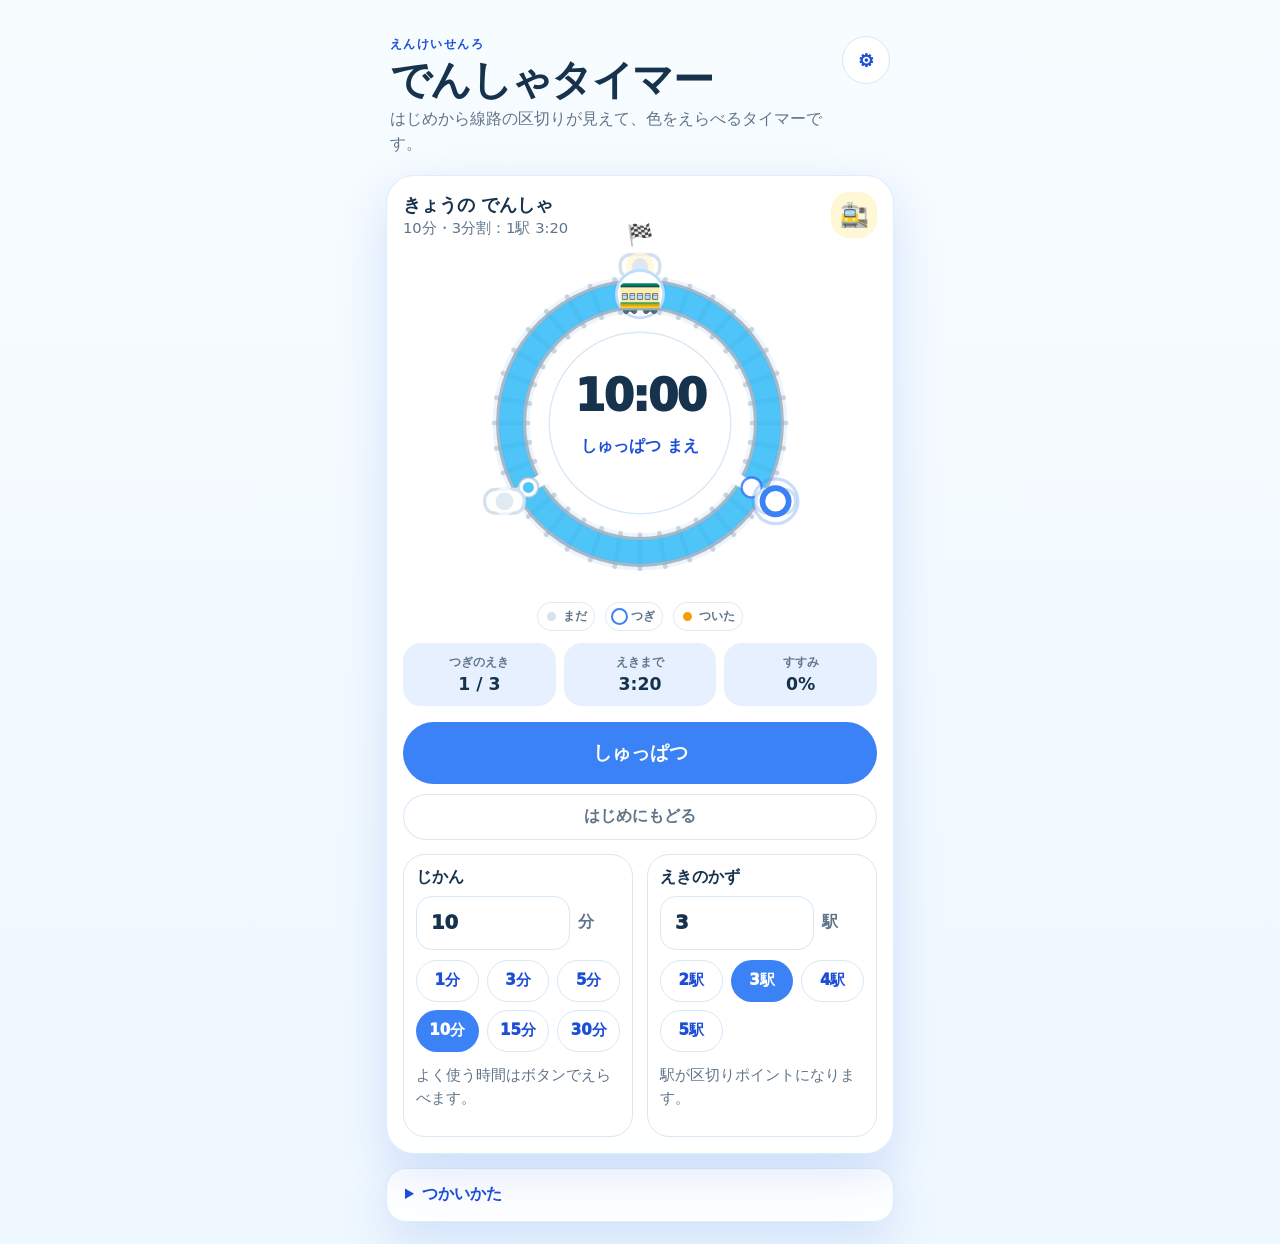
==== commit 10ac2b43: "Add files via upload" ====
--- a/index.html
+++ b/index.html
@@ -3,409 +3,164 @@
 <head>
   <meta charset="utf-8" />
   <meta name="viewport" content="width=device-width, initial-scale=1, viewport-fit=cover" />
-  <meta name="theme-color" content="#356ac3" />
-  <meta name="application-name" content="おしたくトレイン" />
-  <meta name="apple-mobile-web-app-capable" content="yes" />
-  <meta name="apple-mobile-web-app-status-bar-style" content="default" />
-  <meta name="apple-mobile-web-app-title" content="おしたくトレイン" />
-  <meta name="description" content="時間の経過と次の予定を、駅と乗り物で見える化する予定付きビジュアルタイマー" />
-  <title>おしたくトレイン</title>
+  <meta name="theme-color" content="#3b82f6" />
+  <meta name="color-scheme" content="light" />
+  <meta name="description" content="円形の線路を電車が走る、子ども向けのWebタイマー" />
   <link rel="manifest" href="manifest.webmanifest" />
-  <link rel="icon" type="image/png" sizes="32x32" href="icons/favicon-32.png" />
-  <link rel="apple-touch-icon" href="icons/icon-192.png" />
-  <link rel="stylesheet" href="style.css?v=40" />
+  <link rel="stylesheet" href="style.css" />
+  <title>でんしゃタイマー</title>
 </head>
-<body class="edit-mode timeline-horizontal">
-  <div class="app">
+<body>
+  <div class="app-shell">
     <header class="app-header">
-      <div class="brand"><span class="brand-icon">🚃</span><span>おしたくトレイン</span></div>
-      <div class="header-actions">
-        <span id="connectionStatus" class="connection-status" role="status" aria-live="polite"><span aria-hidden="true">●</span><span>確認中</span></span>
-        <button id="menuButton" class="btn secondary" type="button" aria-expanded="false" aria-controls="appMenu">☰ <span>メニュー</span></button>
-        <button id="viewEditToggle" class="btn view-toggle" type="button" aria-pressed="false">子ども画面</button>
+      <div>
+        <p class="eyebrow">えんけいせんろ</p>
+        <h1>でんしゃタイマー</h1>
+        <p class="lead">はじめから線路の区切りが見えて、色をえらべるタイマーです。</p>
       </div>
+      <button id="settingsToggle" class="icon-button" type="button" aria-label="保護者設定を開く" aria-expanded="false" aria-controls="settingsPanel">⚙️</button>
     </header>
 
-    <p id="errorBanner" class="error-banner hidden" role="alert"></p>
-    <p id="liveStatus" class="visually-hidden" aria-live="polite" aria-atomic="true"></p>
-<section id="schedulePage" class="app-page active" aria-label="予定">
-      <div class="layout">
-        <main class="card main-card">
-          <section class="status-area">
-            <div class="status-copy">
-              <h1 id="displayTitle">朝の支度</h1>
-              <p id="nextBox" class="next-box">つぎは「きがえ」です</p>
+    <main>
+      <section id="timerCard" class="timer-card" aria-labelledby="timer-title">
+        <div class="card-title-row compact">
+          <div>
+            <h2 id="timer-title">きょうの でんしゃ</h2>
+            <p id="segmentSummary" class="subtext">10分・3分割：1駅 3分20秒</p>
+          </div>
+          <div id="visualStatusBadge" class="status-badge" aria-hidden="true">🚉</div>
+        </div>
+
+        <div class="circle-wrap">
+          <svg id="timerSvg" class="timer-svg" viewBox="0 0 260 260" role="img" aria-labelledby="circleTitle circleDesc">
+            <title id="circleTitle">でんしゃタイマー</title>
+            <desc id="circleDesc">しゅっぱつ前から分割された円形線路、駅、走っている電車、ゴールを表示します。</desc>
+            <defs>
+              <filter id="softShadow" x="-30%" y="-30%" width="160%" height="160%">
+                <feDropShadow dx="0" dy="4" stdDeviation="3" flood-color="#1d4ed8" flood-opacity="0.2" />
+              </filter>
+              <linearGradient id="railGradient" x1="0" y1="0" x2="1" y2="1">
+                <stop offset="0%" stop-color="#60a5fa" />
+                <stop offset="100%" stop-color="#2563eb" />
+              </linearGradient>
+            </defs>
+            <g id="railLayer" aria-hidden="true"></g>
+            <g id="segmentLayer" aria-hidden="true"></g>
+            <g id="stationLayer" aria-hidden="true"></g>
+            <g id="trainLayer" aria-hidden="true"></g>
+            <circle class="track-inner" cx="130" cy="130" r="69"></circle>
+            <text id="timeText" class="time-text" x="130" y="121" text-anchor="middle">10:00</text>
+            <text id="stateText" class="state-text" x="130" y="151" text-anchor="middle">しゅっぱつ まえ</text>
+          </svg>
+          <div id="celebration" class="celebration" aria-hidden="true"><span>⭐</span><span>✨</span><span>⭐</span><span>✨</span></div>
+        </div>
+        <p id="screenReaderStatus" class="sr-only" aria-live="polite">でんしゃはしゅっぱつ前です。</p>
+
+        <div class="visual-guide" aria-hidden="true">
+          <div class="guide-item"><span class="sample-station future"></span><span>まだ</span></div>
+          <div class="guide-item"><span class="sample-station next"></span><span>つぎ</span></div>
+          <div class="guide-item"><span class="sample-station passed"></span><span>ついた</span></div>
+        </div>
+
+        <div class="status-grid" aria-label="進行状況">
+          <div><span>つぎのえき</span><strong id="currentSegment">1 / 3</strong></div>
+          <div><span>えきまで</span><strong id="segmentLeft">3:20</strong></div>
+          <div><span>すすみ</span><strong id="progressPercent">0%</strong></div>
+        </div>
+
+        <div class="controls">
+          <button id="startPauseButton" class="primary-button" type="button">しゅっぱつ</button>
+          <button id="resetButton" class="secondary-button" type="button">はじめにもどる</button>
+        </div>
+
+        <div class="input-panel" aria-label="タイマー時間と駅の数の入力">
+          <div class="field-block">
+            <label for="minutesInput">じかん</label>
+            <div class="number-row">
+              <input id="minutesInput" type="number" inputmode="decimal" min="0.5" max="600" step="0.5" value="10" aria-describedby="minutesHelp" />
+              <span class="unit-label">分</span>
             </div>
-</section>
-
-          <section id="currentCard" class="current-card" aria-label="現在の大きい絵カード">
-            <span id="currentIcon" class="current-icon">🏠</span>
-            <strong id="currentName">おうち</strong>
-</section>
-
-          <section id="actionRow" class="action-row" aria-label="予定を進める操作">
-            <button id="previousStationBtn" class="btn previous-station-btn hidden" type="button">↶ 前の駅にもどる</button>
-            <button id="doneBtn" class="btn done-btn" type="button">できた！</button>
-          </section>
-
-          <section id="viewTimerControls" class="view-timer-controls hidden" aria-label="タイマー操作">
-            <h2 class="section-title">タイマー操作</h2>
-            <div class="view-timer-button-row">
-              <button id="startBtn" class="btn primary" type="button">出発・再開</button>
-              <button id="pauseBtn" class="btn secondary" type="button">一時停止</button>
-              <button id="resetBtn" class="btn danger" type="button">最初に戻る</button>
+            <div class="chip-row" aria-label="時間の候補">
+              <button class="chip" type="button" data-minutes="1">1分</button>
+              <button class="chip" type="button" data-minutes="3">3分</button>
+              <button class="chip" type="button" data-minutes="5">5分</button>
+              <button class="chip is-selected" type="button" data-minutes="10">10分</button>
+              <button class="chip" type="button" data-minutes="15">15分</button>
+              <button class="chip" type="button" data-minutes="30">30分</button>
             </div>
-          </section>
-
-          <section class="track-wrap" aria-label="予定の進み具合">
-            <div id="track" class="track"><div id="trackDone" class="track-done"></div><div id="vehicle" class="vehicle">🚃</div></div>
-          </section>
-<p id="completion" class="completion hidden" role="status">🎉 ゴールです。よくできました！</p>
-        </main>
-
-        <aside id="editorPanel" class="card editor-panel" aria-label="編集">
-          <section class="editor-head">
-            <div>
-              <strong>予定を準備する</strong>
-              <small id="saveStatus">この端末に自動保存します</small>
-            </div>
-            <div class="editor-head-actions">
-              <button id="startPlanBtn" class="btn success" type="button">子ども画面へ進む</button>
-            </div>
-          </section>
-
-          <section class="editor-section">
-            <h2>1. 使う予定を選ぶ</h2>
-            <p class="field-help">登録済みの予定を選ぶと、駅・時間・乗り物をまとめて読み込みます。</p>
-            <div id="presetList" class="preset-list"></div>
-            <div class="preset-save-panel">
-              <label for="presetNameInput">
-                <span>プリセット一覧の名前</span>
-                <input id="presetNameInput" type="text" maxlength="18" placeholder="例：平日の朝" />
-              </label>
-              <p class="field-help">一覧で見分けるための名前です。子どもの画面には表示されません。</p>
-              <button id="savePresetBtn" class="btn secondary full" type="button">今の設定を別の予定として保存</button>
-              <p id="presetSaveMessage" class="inline-message" role="status"></p>
-            </div>
-          </section>
-          <section class="editor-section timer-only-section">
-            <h2>2. 進み方</h2>
-            <div class="timer-only-note" role="note">
-              <strong>できた！タイマー</strong>
-              <span>時間を見ながら、終わったら「できた！」で次の駅へ進みます。</span>
-            </div>
-          </section>
-
-          <section class="editor-section">
-            <h2>3. 予定の名前と乗り物</h2>
-            <label for="titleInput">
-              <span>子どもの画面に表示する名前</span>
-              <input id="titleInput" type="text" maxlength="28" placeholder="例：朝の支度" />
-            </label>
-            <p class="field-help">見る画面の上部に表示される予定名です。</p>
-            <label for="vehicleSelect">
-              <span>乗り物</span>
-              <select id="vehicleSelect"><option>🚃</option><option>🚄</option><option>✈️</option><option>🚌</option><option>🚀</option><option>🚢</option><option>🐰</option></select>
-            </label>
-          </section>
-<section class="editor-section">
-            <h2>2. 駅を編集する</h2>
-            <p id="stationEditorGuide" class="editor-help station-editor-guide">各駅カードの大きな絵文字を見ながら、下の候補から絵を選べます。時間は「この駅から次の駅まで」です。</p>
-          <div id="stationEditor" class="station-editor"></div>
-            <button id="addStationBtn" class="btn secondary full" type="button">駅を追加</button>
-          </section>
-        </aside>
-      </div>
-    </section>
-
-    <section id="todoPage" class="app-page" aria-label="To Do">
-      <div class="todo-header"><button id="todoBackButton" class="btn secondary" type="button">← 予定へ戻る</button><h1>To Do</h1></div>
-      <form id="todoForm" class="card todo-form">
-        <label>すること<input id="todoText" type="text" maxlength="24" required /></label>
-        <label>目安時間（分）<input id="todoMinutes" type="number" min="1" max="240" value="5" /></label>
-        <button class="btn success" type="submit">追加する</button>
-      </form>
-      <div id="todoList" class="todo-list"></div>
-    </section>
-
-    <section id="settingsPage" class="app-page settings-page" aria-labelledby="settingsTitle">
-      <div class="settings-header">
-        <button id="settingsBackButton" class="btn secondary" type="button">← 予定へ戻る</button>
-        <div>
-          <span class="page-eyebrow">設定</span>
-          <h1 id="settingsTitle">表示・音・操作を調整</h1>
-          <p id="settingsSaveStatus" class="settings-save-status" role="status" aria-live="polite">変更はこの端末に自動保存されます。</p>
-        </div>
-      </div>
-
-      <div class="settings-layout">
-        <section class="card settings-card" aria-labelledby="visibilitySettingsTitle">
-          <h2 id="visibilitySettingsTitle">1．見やすさ</h2>
-          <div class="setting-group">
-            <span class="setting-label">文字サイズ</span>
-            <div class="segmented-control" role="radiogroup" aria-label="文字サイズ">
-              <button type="button" data-setting="fontSize" data-value="normal">標準</button>
-              <button type="button" data-setting="fontSize" data-value="large">大きい</button>
-              <button type="button" data-setting="fontSize" data-value="xlarge">特大</button>
-            </div>
-          </div>
-          <div class="setting-group">
-            <span class="setting-label">絵カードサイズ</span>
-            <div class="segmented-control" role="radiogroup" aria-label="絵カードサイズ">
-              <button type="button" data-setting="cardSize" data-value="normal">標準</button>
-              <button type="button" data-setting="cardSize" data-value="large">大きい</button>
-            </div>
-          </div>
-          <div class="setting-group">
-            <span class="setting-label">画面表示</span>
-            <div class="segmented-control" role="radiogroup" aria-label="画面表示">
-              <button type="button" data-setting="appearance" data-value="light">明るい</button>
-              <button type="button" data-setting="appearance" data-value="dark">暗い</button>
-            </div>
-          </div>
-          <div class="setting-group">
-            <span class="setting-label">コントラスト</span>
-            <div class="segmented-control" role="radiogroup" aria-label="コントラスト">
-              <button type="button" data-setting="contrast" data-value="standard">標準</button>
-              <button type="button" data-setting="contrast" data-value="high">高い</button>
-            </div>
-          </div>
-          <label class="switch-row" for="reduceMotionToggle"><span><strong>動きを減らす</strong><small>電車やメニューの動きを控えめにします</small></span><input id="reduceMotionToggle" type="checkbox" role="switch" /></label>
-        </section>
-
-        <section class="card settings-card" aria-labelledby="timelineSettingsTitle">
-          <h2 id="timelineSettingsTitle">2．タイムライン</h2>
-          <div class="setting-group">
-            <span class="setting-label">表示方向</span>
-            <div class="timer-only-note horizontal-timeline-note" role="note"><strong>横軸表示</strong><span>Web版・スマホ版ともに、タイムラインは横方向で表示します。</span></div>
-          </div>
-          <div class="setting-group">
-            <span class="setting-label">表示する駅</span>
-            <div class="segmented-control" role="radiogroup" aria-label="表示する駅">
-              <button type="button" data-setting="timelineScope" data-value="all">全駅</button>
-              <button type="button" data-setting="timelineScope" data-value="currentNext">現在と次だけ</button>
-            </div>
-          </div>
-          <label class="switch-row" for="showTopCardsToggle"><span><strong>上の大きな絵カードを表示</strong></span><input id="showTopCardsToggle" type="checkbox" role="switch" /></label>
-<label class="switch-row" for="showNumbersToggle"><span><strong>数字を表示</strong><small>残り時間と進み具合を数字で表示します</small></span><input id="showNumbersToggle" type="checkbox" role="switch" /></label>
-        </section>
-
-        <section class="card settings-card" aria-labelledby="audioSettingsTitle">
-          <h2 id="audioSettingsTitle">3．音と読み上げ</h2>
-          <label class="switch-row" for="arrivalSoundToggle"><span><strong>駅についたら音</strong></span><input id="arrivalSoundToggle" type="checkbox" role="switch" /></label>
-          <label class="switch-row" for="speechToggle"><span><strong>駅名を読み上げる</strong></span><input id="speechToggle" type="checkbox" role="switch" /></label>
-          <label class="range-setting" for="speechRateRange"><span><strong>読み上げ速度</strong><output id="speechRateValue">1.0倍</output></span><input id="speechRateRange" type="range" min="0.6" max="1.4" step="0.1" /></label>
-          <button id="speechTestButton" class="btn secondary full" type="button">🔊 読み上げを試す</button>
-          <label class="switch-row" for="quietModeToggle"><span><strong>静かなモード</strong><small>到着音と読み上げを一時的に鳴らしません</small></span><input id="quietModeToggle" type="checkbox" role="switch" /></label>
-        </section>
-
-        <section class="card settings-card" aria-labelledby="operationSettingsTitle">
-          <h2 id="operationSettingsTitle">4．操作</h2>
-          <div class="setting-group">
-            <span class="setting-label">「できた！」の大きさ</span>
-            <div class="segmented-control" role="radiogroup" aria-label="できたボタンの大きさ">
-              <button type="button" data-setting="doneButtonSize" data-value="normal">標準</button>
-              <button type="button" data-setting="doneButtonSize" data-value="large">大きい</button>
-            </div>
-          </div>
-          <label class="switch-row" for="showPreviousButtonToggle"><span><strong>「前の駅にもどる」を表示</strong></span><input id="showPreviousButtonToggle" type="checkbox" role="switch" /></label>
-          <label class="switch-row" for="mistakePreventionToggle"><span><strong>誤操作防止</strong><small>進む・戻る操作の前に確認します</small></span><input id="mistakePreventionToggle" type="checkbox" role="switch" /></label>
-          <label class="switch-row" for="editorLockToggle"><span><strong>編集モードをロック</strong><small>子ども画面から編集へ戻る前に確認します</small></span><input id="editorLockToggle" type="checkbox" role="switch" /></label>
-        </section>
-
-        <section class="card settings-card" aria-labelledby="lateSettingsTitle">
-          <h2 id="lateSettingsTitle">5．時間を過ぎたとき</h2>
-          <div class="setting-group">
-            <span class="setting-label">動作</span>
-            <div class="segmented-control segmented-control--two" role="radiogroup" aria-label="時間を過ぎたときの動作">
-              <button type="button" data-setting="lateBehavior" data-value="display">やさしい表示</button>
-              <button type="button" data-setting="lateBehavior" data-value="wait">できたまで待つ</button>
-            </div>
-          </div>
-          <label class="number-setting" for="lateGraceInput"><span><strong>猶予時間</strong><small>予定時間を過ぎてから表示を変えるまで</small></span><span class="number-with-unit"><input id="lateGraceInput" type="number" min="0" max="30" step="1" /><b>分</b></span></label>
-        </section>
-
-        <section class="card settings-card settings-card--wide" aria-labelledby="dataSettingsTitle">
-          <h2 id="dataSettingsTitle">6．データとアプリ</h2>
-          <section class="pwa-panel" aria-labelledby="pwaSettingsTitle">
-            <div class="pwa-panel-heading">
-              <div>
-                <strong id="pwaSettingsTitle">オフラインとアプリ更新</strong>
-                <p id="pwaStatusText">利用状態を確認しています。</p>
-              </div>
-              <span id="pwaStatusBadge" class="pwa-status-badge">確認中</span>
-            </div>
-            <div class="pwa-actions">
-              <button id="installAppButton" class="btn primary hidden" type="button">端末にインストール</button>
-              <button id="checkUpdateButton" class="btn secondary" type="button">更新を確認</button>
-            </div>
-            <p class="pwa-help">一度オンラインで開いた後は、通信がない場所でも予定・タイマー・編集を利用できます。予定データは引き続きこのブラウザ内に保存されます。</p>
-          </section>
-
-          <section class="sync-preparation-panel" aria-labelledby="syncPreparationTitle">
-            <div class="sync-preparation-heading">
-              <div>
-                <strong id="syncPreparationTitle">ログイン・同期の準備</strong>
-                <p id="syncLayerStatusText">端末内データ層を確認しています。</p>
-              </div>
-              <span id="syncLayerStatusBadge" class="sync-status-badge">確認中</span>
-            </div>
-            <dl class="sync-status-grid">
-              <div><dt>端末ID</dt><dd id="deviceIdText">確認中</dd></div>
-              <div><dt>端末内データ形式</dt><dd id="localDataVersionText">V1</dd></div>
-              <div><dt>同期準備中の変更</dt><dd><span id="pendingChangeCount">0</span>件</dd></div>
-              <div><dt>変更キュー</dt><dd id="syncStorageText">確認中</dd></div>
-            </dl>
-            <div class="sync-preparation-actions">
-              <button id="refreshSyncStatusButton" class="btn secondary" type="button">状態を更新</button>
-              <button id="exportSyncSummaryButton" class="btn secondary" type="button">診断情報を書き出す</button>
-              <button id="rebuildSyncQueueButton" class="btn secondary" type="button">同期準備を再作成</button>
-            </div>
-            <p class="sync-preparation-help">現在はログインやクラウド接続を行いません。予定の変更は端末内のIndexedDBへ同期準備データとして保存されます。</p>
-          </section>
-          <div class="data-action-grid">
-            <button id="exportSettingsButton" class="btn secondary" type="button">設定を書き出す</button>
-            <button id="importSettingsButton" class="btn secondary" type="button">設定を読み込む</button>
-            <button id="exportPresetsButton" class="btn secondary" type="button">プリセットを書き出す</button>
-            <button id="importPresetsButton" class="btn secondary" type="button">プリセットを読み込む</button>
-          </div>
-          <input id="settingsImportFile" class="visually-hidden" type="file" accept="application/json,.json" />
-          <input id="presetsImportFile" class="visually-hidden" type="file" accept="application/json,.json" />
-          <div class="data-note"><strong>保存場所</strong><p>予定・プリセット・設定は、このブラウザの端末内に保存されます。ブラウザのデータを削除すると消える場合があります。</p></div>
-          <div class="danger-actions">
-            <button id="resetSettingsButton" class="btn secondary" type="button">表示設定だけ初期状態へ戻す</button>
-            <button id="resetAllDataButton" class="btn danger" type="button">すべてのデータを初期化</button>
-          </div>
-          <dl class="app-information"><div><dt>アプリ</dt><dd>おしたくトレイン</dd></div><div><dt>バージョン</dt><dd id="appVersionText">27</dd></div></dl>
-          <details class="disclaimer"><summary>免責事項</summary><p>このアプリは、時間と予定を見える形で示すための補助ツールです。安全管理、医療、診断または個別支援計画を代替するものではありません。</p></details>
-        </section>
-      </div>
-    </section>
-
-    <section id="accountPage" class="app-page account-page" aria-labelledby="accountPageTitle">
-      <div class="page-header">
-        <button class="btn secondary" id="accountBackButton" type="button">← 予定へ戻る</button>
-        <div>
-          <span class="page-eyebrow">任意ログイン</span>
-          <h1 id="accountPageTitle">アカウントとバックアップ</h1>
-          <p>ログインしなくても、この端末だけで予定・タイマー・設定を使えます。第8段階では、将来のメールOTPログインに向けた画面と端末内の認証状態管理を追加しています。</p>
-        </div>
-      </div>
-
-      <div class="account-layout">
-        <section class="card account-card" aria-labelledby="accountStatusTitle">
-          <div class="account-status-panel" id="accountStatusPanel">
-            <span class="account-status-icon" aria-hidden="true">🔐</span>
-            <div>
-              <h2 id="accountStatusTitle">この端末だけで利用中</h2>
-              <p id="accountStatusText">予定はこのブラウザ内に保存されています。ログインしなくても使い続けられます。</p>
-              <p class="account-meta" id="accountMetaText">クラウド未接続</p>
-            </div>
-          </div>
-        </section>
-
-        <section class="card account-card" id="accountSignInCard" aria-labelledby="accountSignInTitle">
-          <h2 id="accountSignInTitle">バックアップ・同期を使う準備</h2>
-          <p class="help">この段階では実メール送信やクラウド同期は行いません。入力内容は端末内でのみ使われ、次段階で本物の認証サービスへ差し替えられる構造です。</p>
-
-          <div class="auth-step-list" aria-label="ログイン手順">
-            <span class="auth-step is-current" id="authStepEmail">1 メール</span>
-            <span class="auth-step" id="authStepCode">2 コード</span>
-            <span class="auth-step" id="authStepData">3 データ</span>
+            <p id="minutesHelp" class="hint">よく使う時間はボタンでえらべます。</p>
           </div>
 
-          <form class="auth-form" id="accountEmailForm">
-            <label>メールアドレス
-              <input id="accountEmailInput" type="email" inputmode="email" autocomplete="email" placeholder="parent@example.jp" />
-            </label>
-            <button class="btn success full" id="accountSendOtpButton" type="submit">確認コードを作成</button>
-          </form>
+          <div class="field-block">
+            <label for="segmentsInput">えきのかず</label>
+            <div class="number-row">
+              <input id="segmentsInput" type="number" inputmode="numeric" min="1" max="12" step="1" value="3" aria-describedby="segmentsHelp" />
+              <span class="unit-label">駅</span>
+            </div>
+            <div class="chip-row" aria-label="駅の数の候補">
+              <button class="chip" type="button" data-segments="2">2駅</button>
+              <button class="chip is-selected" type="button" data-segments="3">3駅</button>
+              <button class="chip" type="button" data-segments="4">4駅</button>
+              <button class="chip" type="button" data-segments="5">5駅</button>
+            </div>
+            <p id="segmentsHelp" class="hint">駅が区切りポイントになります。</p>
+          </div>
+        </div>
+      </section>
 
-          <form class="auth-form hidden" id="accountOtpForm">
-            <p class="otp-demo-box" id="otpDemoBox">確認コード：------</p>
-            <label>確認コード
-              <input id="accountOtpInput" type="text" inputmode="numeric" pattern="[0-9]*" maxlength="6" placeholder="6桁のコード" />
-            </label>
-            <div class="button-row">
-              <button class="btn success" id="accountVerifyOtpButton" type="submit">確認する</button>
-              <button class="btn secondary" id="accountResendOtpButton" type="button">コードを作り直す</button>
-              <button class="btn secondary" id="accountCancelOtpButton" type="button">戻る</button>
-            </div>
-            <p class="help" id="accountOtpHelp">ローカル確認用のコードです。メール送信は行いません。</p>
-          </form>
-
-          <div class="auth-form hidden" id="accountDataChoicePanel">
-            <h3>端末内データの扱い</h3>
-            <p class="help">クラウド同期を実装する前の確認画面です。この段階では、選んだ内容を端末内に記録するだけで、外部送信は行いません。</p>
-            <div class="choice-grid account-choice-grid">
-              <button class="choice-button" type="button" data-auth-data-choice="upload">この端末のデータをクラウドへ追加する予定</button>
-              <button class="choice-button" type="button" data-auth-data-choice="download">クラウドのデータをこの端末へ取得する予定</button>
-              <button class="choice-button" type="button" data-auth-data-choice="merge">両方を確認して統合する予定</button>
-              <button class="choice-button" type="button" data-auth-data-choice="later">今回は同期しない</button>
-            </div>
-            <p class="help" id="accountDataChoiceText">まだ選択されていません。</p>
-            <button class="btn success full" id="accountCompleteLoginButton" type="button" disabled>この端末でログイン状態にする</button>
-          </div>
-        </section>
-
-        <section class="card account-card hidden" id="accountSignedInCard" aria-labelledby="accountSignedInTitle">
-          <h2 id="accountSignedInTitle">ログイン状態</h2>
-          <dl class="account-detail-list">
-            <div><dt>メール</dt><dd id="accountSignedEmail">---</dd></div>
-            <div><dt>端末ID</dt><dd id="accountDeviceId">---</dd></div>
-            <div><dt>同期状態</dt><dd id="accountSyncState">クラウド未接続</dd></div>
-            <div><dt>データ方針</dt><dd id="accountDataChoiceSummary">---</dd></div>
-          </dl>
-          <div class="button-row">
-            <button class="btn secondary" id="accountExportStatusButton" type="button">認証状態を書き出す</button>
-            <button class="btn danger" id="accountLogoutButton" type="button">この端末からログアウト</button>
-          </div>
-          <p class="help">ログアウトしても、予定・プリセット・To Doはこの端末に残ります。クラウド同期はまだ未実装です。</p>
-        </section>
-
-        <section class="card account-card">
-          <h2>この段階でできること</h2>
-          <ul class="account-note-list">
-            <li>ログインなしで使い続ける</li>
-            <li>メールOTP画面の動線を確認する</li>
-            <li>端末内だけに認証状態を保存する</li>
-            <li>クラウド送信なしでデータ移行方針を記録する</li>
-          </ul>
-        </section>
-      </div>
-    </section>
-
+      <details class="help-card">
+        <summary>つかいかた</summary>
+        <ul>
+          <li>じかんと、えきのかずをえらびます。</li>
+          <li>「しゅっぱつ」をおすと、でんしゃが円形の線路をすすみます。</li>
+          <li>線路の色は、保護者設定で「単色」と「色違い」をえらべます。</li>
+          <li>音、振動、画面ロックは保護者設定で変えられます。</li>
+        </ul>
+      </details>
+    </main>
   </div>
 
-  <div id="menuBackdrop" class="menu-backdrop" aria-hidden="true"></div>
-  <nav id="appMenu" class="app-menu" aria-label="メニュー" aria-hidden="true" inert>
-    <div class="menu-head"><strong>メニュー</strong><button id="menuCloseButton" class="icon-button" type="button" aria-label="メニューを閉じる">×</button></div>
-    <button class="menu-link" data-page="schedule" type="button">🚃 予定</button>
-    <button class="menu-link" data-page="todo" type="button">📝 To Do</button>
-    <button class="menu-link" data-page="settings" type="button">⚙️ 設定 <small>表示・音・操作を調整</small></button>
-    <button class="menu-link" data-page="account" type="button">🔐 アカウント <small>任意ログイン・バックアップ準備</small></button>
-    <p class="menu-note">子ども画面は実際に使う画面です。表示だけ確認するときは編集画面の「」を使います。</p>
-  </nav>
+  <div id="sheetBackdrop" class="sheet-backdrop" hidden></div>
+  <section id="settingsPanel" class="settings-card" aria-labelledby="settings-title" role="dialog" aria-modal="true" hidden>
+    <div class="sheet-handle" aria-hidden="true"></div>
+    <div class="settings-header">
+      <div>
+        <p class="eyebrow">保護者設定</p>
+        <h2 id="settings-title">でんしゃタイマー設定</h2>
+      </div>
+      <button id="settingsCloseButton" class="icon-button small" type="button" aria-label="設定を閉じる">×</button>
+    </div>
 
-
-  <section id="updateBanner" class="update-banner hidden" role="status" aria-live="polite" aria-label="アプリの更新">
-    <div><strong>新しいバージョンがあります</strong><span>予定を保存してから安全に更新します。</span></div>
-    <div class="update-actions">
-      <button id="applyUpdateButton" class="btn primary" type="button">更新する</button>
-      <button id="dismissUpdateButton" class="btn secondary" type="button">あとで</button>
+    <div class="settings-list">
+      <label class="settings-number"><span>新しく開いたときの駅の数</span><input id="defaultSegmentsInput" type="number" inputmode="numeric" min="1" max="12" step="1" value="3" /></label>
+      <label class="settings-select"><span>線路の色</span><select id="railColorModeInput" aria-label="線路の色"><option value="single">単色</option><option value="multi">色違い</option></select></label>
+      <label><span>うんてん中に画面を暗くしにくくする</span><input id="wakeLockInput" type="checkbox" checked /></label>
+      <label><span>駅に着いたら振動</span><input id="vibrationInput" type="checkbox" checked /></label>
+      <label><span>ゴール音</span><input id="soundInput" type="checkbox" checked /></label>
+      <label><span>動きを少なくする（静かモード）</span><input id="reducedMotionInput" type="checkbox" checked /></label>
     </div>
+    <p class="hint">設定はこの端末のブラウザに保存されます。</p>
+    <button id="saveSettingsButton" class="secondary-button full" type="button">設定を保存</button>
   </section>
 
-  <div id="undoSnackbar" class="undo-snackbar hidden" role="status" aria-live="polite" aria-hidden="true">
-    <span id="undoMessage">前の駅にもどりました。</span>
-    <div class="undo-actions">
-      <button id="undoButton" class="undo-button" type="button">元に戻す</button>
-      <button id="undoCloseButton" class="undo-close" type="button" aria-label="通知を閉じる">×</button>
-    </div>
-  </div>
-
-  <output id="selfTestResult" class="visually-hidden"></output>
-  <script src="data-layer.js?v=40" defer></script>
-  <script src="app.js?v=40" defer></script>
+  <script src="app.js" defer></script>
+  <script>
+    document.addEventListener('DOMContentLoaded', () => {
+      const stateText = document.getElementById('stateText');
+      const replaceRunningLabel = () => {
+        if (stateText && stateText.textContent === 'しゅっぱつ中') {
+          stateText.textContent = 'うんてん中';
+        }
+      };
+      replaceRunningLabel();
+      if (stateText) {
+        new MutationObserver(replaceRunningLabel).observe(stateText, {
+          childList: true,
+          characterData: true,
+          subtree: true
+        });
+      }
+    });
+  </script>
 </body>
 </html>
--- a/style.css
+++ b/style.css
@@ -1,1482 +1,280 @@
 :root {
-  --bg: #f5f8fc;
+  --bg: #eff8ff;
   --card: #ffffff;
-  --ink: #243041;
-  --muted: #667085;
-  --line: #d9e2ec;
-  --primary: #356ac3;
-  --green: #2f8a4b;
-  --danger: #b33a48;
-  --shadow: 0 12px 32px rgba(35, 48, 65, 0.10);
-}
-
+  --text: #17324d;
+  --muted: #60758a;
+  --line: #d7e8f7;
+  --primary: #3b82f6;
+  --primary-dark: #1d4ed8;
+  --primary-soft: #e7f0ff;
+  --rail: #b7c8d8;
+  --rail-dark: #7c93a8;
+  --station-future: #d7e2ee;
+  --station-passed: #f59e0b;
+  --green: #34d399;
+  --shadow: 0 18px 50px rgba(29, 78, 216, 0.15);
+  --radius: 28px;
+  font-family: system-ui, -apple-system, BlinkMacSystemFont, "Segoe UI", sans-serif;
+}
 * { box-sizing: border-box; }
-html, body { margin: 0; min-height: 100%; overflow-x: hidden; font-family: "Noto Sans JP", "Yu Gothic", system-ui, sans-serif; color: var(--ink); background: var(--bg); }
+html { min-height: 100%; background: var(--bg); }
+body {
+  min-height: 100%;
+  margin: 0;
+  color: var(--text);
+  background: linear-gradient(180deg, #f7fcff 0%, var(--bg) 100%);
+  -webkit-font-smoothing: antialiased;
+}
+body.sheet-open { overflow: hidden; }
+body.reduced-motion *, body.reduced-motion *::before, body.reduced-motion *::after {
+  scroll-behavior: auto !important;
+  transition: none !important;
+  animation: none !important;
+}
 button, input, select { font: inherit; }
-button { touch-action: manipulation; }
-.hidden { display: none !important; }
-.visually-hidden { position: absolute !important; width: 1px !important; height: 1px !important; overflow: hidden !important; clip: rect(0 0 0 0) !important; white-space: nowrap !important; }
-
-.app { width: min(1240px, calc(100% - 24px)); min-width: 0; margin: auto; padding: 14px 0 40px; }
-.app-header { display: flex; align-items: center; justify-content: space-between; gap: 12px; margin-bottom: 14px; }
-.brand { display: flex; align-items: center; gap: 10px; min-width: 0; font-size: clamp(22px, 4vw, 34px); font-weight: 900; }
-.brand-icon { display: grid; flex: 0 0 auto; width: 48px; height: 48px; place-items: center; border-radius: 16px; background: #fff; box-shadow: var(--shadow); }
-.header-actions { display: flex; flex: 0 0 auto; gap: 8px; }
-
-.btn { min-height: 44px; padding: 10px 15px; border: 1px solid var(--line); border-radius: 14px; background: #fff; color: var(--ink); font-weight: 800; cursor: pointer; }
-.btn:hover { filter: brightness(0.98); }
-.btn:focus-visible, .mode-tab:focus-visible, .menu-link:focus-visible, input:focus-visible, select:focus-visible { outline: 4px solid rgba(53, 106, 195, 0.30); outline-offset: 2px; }
-.btn.primary { border-color: var(--primary); color: #fff; background: var(--primary); }
-.btn.success, .done-btn { border-color: var(--green); color: #fff; background: var(--green); }
-.btn.secondary, .view-toggle { background: #fff; }
-.btn.danger { border-color: var(--danger); color: #fff; background: var(--danger); }
-.btn.full { width: 100%; }
-.view-toggle { border-color: #b9c8db; color: #31557f; }
-
-.preview-banner { display: flex; justify-content: space-between; gap: 14px; margin: 0 0 14px; padding: 12px 14px; align-items: center; border: 2px solid #9bb8e5; border-radius: 18px; background: #edf4ff; }
-.preview-banner > div { display: grid; gap: 3px; min-width: 0; }
-.preview-banner strong { color: #194d91; }
-.preview-banner span { color: var(--muted); font-size: 0.88rem; }
-
-.layout { display: grid; grid-template-columns: minmax(0, 1fr) 420px; gap: 16px; min-width: 0; align-items: start; }
-.card { min-width: 0; background: var(--card); border: 1px solid var(--line); border-radius: 24px; box-shadow: var(--shadow); }
-.main-card, .editor-panel { min-width: 0; padding: 20px; }
-
-.status-area { display: grid; grid-template-columns: minmax(0, 1fr) auto; gap: 12px; align-items: start; }
-.status-copy { min-width: 0; }
-.status-area h1 { margin: 0; overflow-wrap: anywhere; font-size: clamp(28px, 5vw, 44px); }
-.next-box { margin: 8px 0 0; padding: 10px 13px; border-radius: 14px; background: #edf4ff; color: #194d91; font-weight: 800; }
-.time-box { min-width: 100px; padding: 12px; border-radius: 18px; background: #f7f9fc; text-align: center; }
-.time-box small, .time-box strong { display: block; }
-.time-box strong { font-size: 24px; }
-
-.current-card { display: grid; width: min(420px, 100%); min-height: 230px; margin: 18px auto; padding: 18px; place-items: center; gap: 5px; border: 3px solid #e8b646; border-radius: 24px; background: linear-gradient(#fff7da, #fff); }
-.current-card .kicker { padding: 5px 10px; border-radius: 999px; background: #fff0b8; font-weight: 800; }
-.current-icon { font-size: 80px; }
-.current-card strong { font-size: 32px; overflow-wrap: anywhere; text-align: center; }
-.action-row {
-  display: grid;
-  grid-template-columns: minmax(180px, 1fr) minmax(260px, 2fr);
+button {
+  min-height: 48px;
+  border: 0;
+  border-radius: 999px;
+  cursor: pointer;
+  touch-action: manipulation;
+}
+button:focus-visible, input:focus-visible, select:focus-visible, summary:focus-visible {
+  outline: 3px solid rgba(59, 130, 246, 0.34);
+  outline-offset: 3px;
+}
+.app-shell {
+  width: min(100%, 540px);
+  min-height: 100svh;
+  margin: 0 auto;
+  padding: calc(18px + env(safe-area-inset-top)) 16px calc(22px + env(safe-area-inset-bottom));
+}
+.app-header {
+  display: grid;
+  grid-template-columns: 1fr auto;
+  gap: 12px;
+  align-items: start;
+  padding: 6px 4px 10px;
+}
+.eyebrow {
+  margin: 0 0 6px;
+  color: var(--primary-dark);
+  font-size: 0.78rem;
+  font-weight: 950;
+  letter-spacing: 0.12em;
+}
+h1, h2, p { margin-top: 0; }
+h1 {
+  margin-bottom: 6px;
+  font-size: clamp(1.85rem, 8vw, 2.55rem);
+  line-height: 1.04;
+  letter-spacing: -0.04em;
+}
+h2 { margin-bottom: 8px; font-size: 1.15rem; }
+.lead, .subtext, .hint { color: var(--muted); }
+.lead { margin-bottom: 0; line-height: 1.55; }
+.timer-card, .help-card, .settings-card {
+  border: 1px solid rgba(59, 130, 246, 0.16);
+  background: rgba(255, 255, 255, 0.94);
+  box-shadow: var(--shadow);
+}
+.timer-card {
+  position: relative;
+  overflow: hidden;
+  margin-top: 8px;
+  padding: 16px;
+  border-radius: var(--radius);
+}
+.card-title-row {
+  display: flex;
+  gap: 12px;
+  align-items: flex-start;
+  justify-content: space-between;
+}
+.compact h2, .compact .subtext { margin-bottom: 0; }
+.subtext, .hint { font-size: 0.92rem; line-height: 1.55; }
+.status-badge {
+  display: grid;
+  place-items: center;
+  width: 46px;
+  height: 46px;
+  border-radius: 18px;
+  background: #fff7d6;
+  font-size: 1.45rem;
+}
+.circle-wrap {
+  position: relative;
+  display: grid;
+  place-items: center;
+  margin: 12px auto 8px;
+}
+.timer-svg {
+  width: min(86vw, 342px);
+  max-width: 100%;
+  height: auto;
+  overflow: visible;
+}
+.rail-base { fill: none; stroke: #e5f0fb; stroke-width: 28; opacity: 0.72; }
+.rail-line { fill: none; stroke: var(--rail-dark); stroke-width: 2.8; stroke-linecap: round; opacity: 0.62; }
+.sleeper { stroke: #9fb2c4; stroke-width: 3.5; stroke-linecap: round; opacity: 0.5; }
+.segment-arc { fill: none; stroke-linecap: round; }
+.segment-arc.guide { stroke: var(--segment-color, #38bdf8); opacity: 0.88; }
+.segment-arc.done, .segment-arc.active { stroke: var(--segment-strong-color, #0284c7); opacity: 1; }
+.split-cut { stroke: rgba(255, 255, 255, 0.98); stroke-width: 8.8; stroke-linecap: round; }
+.split-cap-outer { fill: rgba(255, 255, 255, 0.98); stroke: rgba(151, 181, 207, 0.55); stroke-width: 1.8; }
+.split-cap-inner { fill: var(--segment-color, var(--station-future)); opacity: 0.88; }
+.split-cap-passed .split-cap-inner { fill: var(--segment-strong-color, var(--station-passed)); opacity: 1; }
+.split-cap-next .split-cap-outer { stroke: rgba(37, 99, 235, 0.72); }
+.split-cap-next .split-cap-inner { fill: #ffffff; opacity: 1; }
+.station-platform { fill: rgba(255, 255, 255, 0.96); stroke: #d3e1ee; stroke-width: 2.4; }
+.station-dot { stroke: #fff; stroke-width: 3.5; }
+.station-dot.future { fill: var(--station-future); opacity: 0.74; }
+.station-dot.passed { fill: var(--station-passed); opacity: 1; }
+.station-dot.start { fill: var(--green); }
+.station-dot.goal { stroke: #fff7d6; stroke-width: 4.5; }
+.station-dot.next { fill: #fff; stroke: var(--primary); stroke-width: 4.3; }
+.station-ring { fill: none; stroke: var(--primary); stroke-width: 2.4; opacity: 0.28; }
+.goal-flag, .train-icon { dominant-baseline: middle; text-anchor: middle; }
+.goal-flag { font-size: 16px; }
+.train-icon { font-size: 28px; }
+.train-halo { fill: #ffffff; stroke: #bfdbfe; stroke-width: 2; }
+.track-inner { fill: rgba(255, 255, 255, 0.94); stroke: var(--line); stroke-width: 1; }
+.time-text { fill: var(--text); font-size: 2.08rem; font-weight: 950; letter-spacing: -0.04em; }
+.state-text { fill: var(--primary-dark); font-size: 0.78rem; font-weight: 950; }
+.celebration { position: absolute; inset: 0; pointer-events: none; display: none; place-items: center; }
+.celebration span { position: absolute; font-size: 1.55rem; opacity: 0; }
+.timer-card.is-finished .celebration { display: grid; }
+.timer-card.is-finished .celebration span { opacity: 1; }
+.visual-guide {
+  display: flex;
+  justify-content: center;
   gap: 10px;
-  width: min(660px, 100%);
-  margin: 0 auto;
-  align-items: stretch;
-}
-.action-row.single-action { grid-template-columns: minmax(220px, 360px); justify-content: center; }
-.done-btn { width: 100%; padding: 15px; font-size: 26px; }
-.previous-station-btn {
+  margin: 4px 0 12px;
+  color: var(--muted);
+  font-size: 0.78rem;
+  font-weight: 900;
+}
+.guide-item {
+  display: inline-flex;
+  align-items: center;
+  gap: 5px;
+  padding: 6px 8px;
+  border-radius: 999px;
+  background: rgba(255, 255, 255, 0.78);
+  box-shadow: inset 0 0 0 1px rgba(215, 232, 247, 0.8);
+}
+.sample-station { width: 13px; height: 13px; border-radius: 999px; border: 2px solid #fff; }
+.sample-station.future { background: var(--station-future); }
+.sample-station.next { background: #fff; box-shadow: 0 0 0 2px var(--primary); }
+.sample-station.passed { background: var(--station-passed); }
+.input-panel { display: grid; gap: 14px; margin-top: 14px; }
+.field-block {
+  display: grid;
+  gap: 8px;
+  padding: 12px;
+  border: 1px solid var(--line);
+  border-radius: 22px;
+  background: rgba(255, 255, 255, 0.76);
+}
+.field-block > label { color: var(--text); font-weight: 950; }
+.number-row { display: grid; grid-template-columns: 1fr auto; gap: 8px; align-items: center; }
+input[type="number"] {
   width: 100%;
-  min-height: 58px;
+  min-height: 54px;
   padding: 12px 14px;
-  border: 2px solid #b8c5d6;
-  color: #31445e;
+  border: 1px solid var(--line);
+  border-radius: 16px;
   background: #fff;
-  font-weight: 850;
-}
-.previous-station-btn:hover:not(:disabled) { border-color: #7f96b3; background: #f5f8fc; }
-.previous-station-btn:disabled { color: #8f99a6; border-color: #dde3ea; background: #f5f6f8; cursor: not-allowed; opacity: 0.72; }
-
-.track-wrap { min-width: 0; padding: 70px 38px 60px; overflow: hidden; }
-.track { position: relative; height: 14px; border-radius: 999px; background: #d3dbe5; }
-.track-done { position: absolute; inset: 0 auto 0 0; width: 0; border-radius: inherit; background: #69a87a; }
-.vehicle { position: absolute; top: -60px; left: 0; transform: translateX(-50%); font-size: 42px; transition: left 0.2s ease; }
-.station-dot { position: absolute; top: 50%; display: grid; width: 34px; height: 34px; transform: translate(-50%, -50%); place-items: center; border: 4px solid #cbd5e1; border-radius: 50%; background: #fff; }
-.station-dot.done { border-color: #2f8a4b; background: #e8f7ed; }
-.station-label { position: absolute; top: 27px; left: 50%; width: 90px; transform: translateX(-50%); overflow-wrap: anywhere; font-size: 11px; text-align: center; }
-
-.upcoming-section { min-width: 0; }
-.section-title { margin: 0 0 8px; font-size: 15px; }
-.upcoming-grid { display: grid; grid-template-columns: repeat(auto-fill, minmax(104px, 136px)); justify-content: start; gap: 8px; min-width: 0; }
-.upcoming-card { display: grid; width: 100%; min-width: 0; min-height: 108px; padding: 10px; place-items: center; align-content: center; gap: 4px; border: 1px solid var(--line); border-radius: 16px; background: #f8fafc; text-align: center; }
-.upcoming-card .upcoming-icon { display: block; font-size: 30px; }
-.upcoming-card strong { max-width: 100%; overflow-wrap: anywhere; }
-.upcoming-card small { color: var(--muted); font-size: 0.74rem; }
-.upcoming-empty { margin: 0; padding: 12px; color: var(--muted); border: 1px dashed var(--line); border-radius: 14px; }
-
-.metrics { display: grid; grid-template-columns: repeat(3, minmax(0, 1fr)); gap: 8px; margin-top: 15px; }
-.metrics > div { min-width: 0; padding: 10px; border-radius: 14px; background: #f7f9fc; text-align: center; }
-.metrics span, .metrics strong { display: block; }
-.metrics span { color: var(--muted); font-size: 12px; }
-.metrics strong { overflow-wrap: anywhere; }
-.completion { padding: 14px; border-radius: 14px; background: #e9f8ed; text-align: center; font-weight: 900; }
-
-.editor-panel { display: grid; gap: 14px; }
-.editor-head { display: flex; justify-content: space-between; gap: 12px; align-items: center; }
-.editor-head small { display: block; margin-top: 4px; color: var(--muted); }
-.editor-head-actions { display: flex; flex-wrap: wrap; justify-content: flex-end; gap: 7px; }
-.editor-section { padding-top: 12px; border-top: 1px solid var(--line); }
-.editor-section h2 { margin: 0 0 8px; font-size: 15px; }
-.editor-section label, .preset-save-panel label { display: grid; gap: 5px; margin: 10px 0; font-weight: 700; }
-.editor-section input, .editor-section select, .todo-form input, .preset-save-panel input { width: 100%; min-width: 0; min-height: 44px; padding: 8px 10px; border: 1px solid var(--line); border-radius: 12px; background: #fff; }
-.field-help { margin: 4px 0 10px; color: var(--muted); font-size: 0.82rem; line-height: 1.55; }
-.inline-message { min-height: 1.3em; margin: 7px 0 0; color: #235f37; font-size: 0.82rem; font-weight: 700; }
-.inline-message.error { color: var(--danger); }
-.preset-save-panel { margin-top: 10px; padding: 11px; border: 1px solid var(--line); border-radius: 15px; background: #f8fafc; }
-
-.mode-tabs { display: grid; grid-template-columns: repeat(3, minmax(0, 1fr)); gap: 6px; }
-.mode-tab { min-height: 50px; padding: 7px; border: 2px solid var(--line); border-radius: 13px; background: #fff; font-weight: 800; cursor: pointer; }
-.mode-tab.active { border-color: var(--primary); background: #edf4ff; color: #194d91; }
-.button-grid { display: grid; grid-template-columns: 1fr 1fr; gap: 7px; }
-.button-grid .danger { grid-column: 1 / -1; }
-
-.preset-list { display: grid; gap: 7px; }
-.preset-button { display: grid; grid-template-columns: minmax(0, 1fr) auto; gap: 10px; width: 100%; padding: 10px; align-items: center; border: 1px solid var(--line); border-radius: 13px; background: #fff; cursor: pointer; text-align: left; }
-.preset-button.active { border-color: var(--primary); background: #edf4ff; }
-.preset-button-copy { display: grid; min-width: 0; gap: 2px; }
-.preset-button-copy strong, .preset-button-copy small { overflow-wrap: anywhere; }
-.preset-button-copy small { color: var(--muted); }
-.preset-vehicle { font-size: 1.5rem; }
-
-.station-editor { display: grid; gap: 8px; }
-.station-row { display: grid; grid-template-columns: 42px minmax(0, 1fr) 80px; gap: 7px; padding: 9px; border: 1px solid var(--line); border-radius: 15px; }
-.station-icon-select { min-height: 44px; }
-.station-actions { display: grid; grid-template-columns: 1fr 1fr; gap: 4px; }
-.station-actions button { min-height: 32px; padding: 2px; border: 0; border-radius: 9px; background: #eef2f7; cursor: pointer; }
-
-.app-page { display: none; min-width: 0; }
-.app-page.active { display: block; }
-.todo-header { display: flex; gap: 16px; align-items: center; }
-.todo-form { display: grid; max-width: 500px; gap: 10px; padding: 18px; }
-.todo-list { display: grid; gap: 9px; margin-top: 14px; }
-.todo-item { display: flex; justify-content: space-between; gap: 10px; padding: 13px; align-items: center; border: 1px solid var(--line); border-radius: 15px; background: #fff; }
-.error-banner { padding: 10px 14px; border-radius: 12px; background: #fff0f1; color: #8c2532; }
-
-.menu-backdrop { position: fixed; inset: 0; z-index: 90; visibility: hidden; background: rgba(21, 31, 44, 0.36); opacity: 0; pointer-events: none; transition: opacity 0.18s; }
-.menu-backdrop.open { visibility: visible; opacity: 1; pointer-events: auto; }
-.app-menu { position: fixed; top: 0; right: 0; bottom: 0; z-index: 100; visibility: hidden; width: min(350px, 92vw); padding: 18px; transform: translateX(105%); background: #fff; box-shadow: -15px 0 38px rgba(0, 0, 0, 0.18); pointer-events: none; transition: transform 0.2s; }
-.app-menu.open { visibility: visible; transform: translateX(0); pointer-events: auto; }
-.menu-head { display: flex; justify-content: space-between; margin-bottom: 14px; align-items: center; }
-.icon-button { width: 44px; height: 44px; border: 0; border-radius: 13px; background: #eef2f7; font-size: 24px; cursor: pointer; }
-.menu-link { width: 100%; min-height: 54px; margin: 5px 0; padding: 12px; border: 0; border-radius: 14px; background: #f6f8fb; text-align: left; font-weight: 800; cursor: pointer; }
-.menu-note { padding: 12px; border-radius: 12px; background: #fff7df; color: #614c18; line-height: 1.55; }
-
-
-.undo-snackbar {
-  position: fixed;
-  right: 16px;
-  bottom: calc(16px + env(safe-area-inset-bottom, 0px));
-  left: 16px;
-  z-index: 130;
-  display: flex;
-  justify-content: space-between;
-  gap: 14px;
-  width: min(560px, calc(100% - 32px));
-  min-height: 58px;
-  margin: 0 auto;
-  padding: 10px 12px 10px 16px;
-  align-items: center;
-  border-radius: 16px;
-  color: #fff;
-  background: rgba(35, 48, 65, 0.97);
-  box-shadow: 0 14px 36px rgba(16, 26, 39, 0.28);
-}
-.undo-snackbar > span { min-width: 0; overflow-wrap: anywhere; font-weight: 750; }
-.undo-actions { display: flex; flex: 0 0 auto; gap: 6px; align-items: center; }
-.undo-button, .undo-close {
-  min-height: 40px;
-  border: 0;
-  border-radius: 11px;
-  color: #fff;
-  background: rgba(255, 255, 255, 0.15);
-  font-weight: 850;
-  cursor: pointer;
-}
-.undo-button { padding: 8px 13px; }
-.undo-close { width: 40px; padding: 0; font-size: 20px; }
-.undo-button:hover, .undo-close:hover { background: rgba(255, 255, 255, 0.24); }
-
-body.view-mode #editorPanel, body.preview-mode #editorPanel { display: none; }
-body.view-mode .layout, body.preview-mode .layout { grid-template-columns: minmax(0, 1fr); }
-body.view-mode .main-card, body.preview-mode .main-card { width: min(900px, 100%); margin: auto; }
-body.view-mode #viewEditToggle { border-color: var(--primary); color: var(--primary); background: #fff; }
-body.preview-mode #viewEditToggle { visibility: visible; }
-
-@media (max-width: 800px) {
-  .app { width: calc(100% - 12px); padding-top: 7px; }
-  .app-header { align-items: flex-start; }
-  .brand { font-size: 21px; }
-  .brand-icon { width: 40px; height: 40px; }
-  .header-actions .btn { padding: 8px 10px; }
-  .header-actions .btn span { display: none; }
-  .preview-banner { align-items: stretch; flex-direction: column; }
-  .preview-banner .btn { width: 100%; }
-  .layout { grid-template-columns: minmax(0, 1fr); }
-  .main-card, .editor-panel { padding: 12px; }
-  .status-area { grid-template-columns: minmax(0, 1fr) auto; }
-  .current-card { min-height: 170px; }
-  .current-icon { font-size: 62px; }
-  .action-row { grid-template-columns: minmax(0, 1fr); }
-  .done-btn { order: 1; }
-  .previous-station-btn { order: 2; min-height: 50px; }
-  .track-wrap { padding-right: 28px; padding-left: 28px; }
-  .upcoming-grid { grid-template-columns: repeat(auto-fill, minmax(96px, 128px)); }
-  .mode-tabs { grid-template-columns: minmax(0, 1fr); }
-  .station-row { grid-template-columns: 42px minmax(0, 1fr) 70px; }
-  .metrics { gap: 5px; }
-  .metrics > div { padding: 8px 4px; font-size: 12px; }
-  .editor-head { align-items: stretch; flex-direction: column; }
-  .editor-head-actions { display: grid; grid-template-columns: 1fr 1fr; }
-}
-
-@media (max-width: 390px) {
-  .status-area { grid-template-columns: 1fr; }
-  .time-box { width: 100%; }
-  .upcoming-grid { grid-template-columns: repeat(2, minmax(0, 1fr)); }
-  .upcoming-card { min-height: 100px; }
-  .metrics { grid-template-columns: 1fr; }
-  .station-row { grid-template-columns: 42px minmax(0, 1fr); }
-  .station-actions { grid-column: 1 / -1; grid-template-columns: repeat(3, 1fr); }
-  .editor-head-actions { grid-template-columns: 1fr; }
-}
-
-@media (prefers-reduced-motion: reduce) {
-  *, *::before, *::after { scroll-behavior: auto !important; transition-duration: 0.01ms !important; animation-duration: 0.01ms !important; }
-}
-
-
-/* 第4段階：独立した設定画面 */
-.page-eyebrow { display: inline-block; margin-bottom: 4px; color: var(--primary); font-size: .78rem; font-weight: 900; letter-spacing: .08em; }
-.settings-page { padding-bottom: 30px; }
-.settings-header { display: grid; grid-template-columns: auto minmax(0,1fr); gap: 16px; margin-bottom: 16px; padding: 18px 20px; align-items: start; border: 1px solid var(--line); border-radius: 22px; background: var(--card); box-shadow: var(--shadow); }
-.settings-header h1 { margin: 0; font-size: clamp(26px, 5vw, 40px); }
-.settings-save-status { margin: 6px 0 0; color: var(--muted); font-size: .86rem; }
-.settings-layout { display: grid; grid-template-columns: repeat(2, minmax(0,1fr)); gap: 14px; align-items: start; }
-.settings-card { padding: 18px; }
-.settings-card--wide { grid-column: 1 / -1; }
-.settings-card h2 { margin: 0 0 14px; font-size: 1.05rem; }
-.setting-group { display: grid; gap: 8px; margin: 14px 0; }
-.setting-label { font-weight: 850; }
-.segmented-control { display: grid; grid-template-columns: repeat(2, minmax(0,1fr)); gap: 7px; }
-.segmented-control--three { grid-template-columns: repeat(3, minmax(0,1fr)); }
-.segmented-control button { min-height: 46px; padding: 8px; border: 2px solid var(--line); border-radius: 13px; color: var(--ink); background: var(--card); font-weight: 800; cursor: pointer; }
-.segmented-control button[aria-checked="true"] { border-color: var(--primary); color: #194d91; background: #edf4ff; box-shadow: inset 0 0 0 1px var(--primary); }
-.switch-row, .range-setting, .number-setting { display: flex; justify-content: space-between; gap: 14px; min-height: 62px; margin: 10px 0; padding: 12px 0; align-items: center; border-top: 1px solid var(--line); }
-.switch-row > span, .range-setting > span, .number-setting > span:first-child { display: grid; min-width: 0; gap: 3px; }
-.switch-row small, .range-setting small, .number-setting small { color: var(--muted); font-weight: 500; line-height: 1.45; }
-.switch-row input[type="checkbox"] { position: relative; flex: 0 0 auto; width: 50px; height: 28px; margin: 0; appearance: none; border: 2px solid #abb8c7; border-radius: 999px; background: #dfe5ec; cursor: pointer; transition: background .16s ease, border-color .16s ease; }
-.switch-row input[type="checkbox"]::after { position: absolute; top: 3px; left: 3px; width: 18px; height: 18px; border-radius: 50%; background: #fff; box-shadow: 0 1px 4px rgba(0,0,0,.25); content: ""; transition: transform .16s ease; }
-.switch-row input[type="checkbox"]:checked { border-color: var(--primary); background: var(--primary); }
-.switch-row input[type="checkbox"]:checked::after { transform: translateX(22px); }
-.range-setting { display: grid; grid-template-columns: minmax(0,1fr) minmax(130px, .8fr); }
-.range-setting > span { display: flex; justify-content: space-between; }
-.range-setting input { width: 100%; }
-.number-with-unit { display: grid; grid-template-columns: 78px auto; gap: 8px; align-items: center; }
-.number-with-unit input { min-height: 44px; width: 100%; padding: 8px; border: 1px solid var(--line); border-radius: 12px; color: var(--ink); background: var(--card); }
-.data-action-grid { display: grid; grid-template-columns: repeat(2, minmax(0,1fr)); gap: 8px; }
-.data-note { margin: 14px 0; padding: 14px; border-radius: 14px; background: #f5f8fc; }
-.data-note p { margin: 6px 0 0; color: var(--muted); line-height: 1.65; }
-.danger-actions { display: flex; flex-wrap: wrap; gap: 8px; margin-top: 12px; }
-.app-information { margin: 16px 0 0; padding: 0; border-top: 1px solid var(--line); }
-.app-information div { display: flex; justify-content: space-between; gap: 16px; padding: 12px 0; border-bottom: 1px solid var(--line); }
-.app-information dt { color: var(--muted); }
-.app-information dd { margin: 0; font-weight: 800; }
-.disclaimer { margin-top: 12px; }
-.disclaimer summary { min-height: 44px; padding: 10px 0; color: var(--primary); font-weight: 850; cursor: pointer; }
-.disclaimer p { color: var(--muted); line-height: 1.7; }
-.menu-link small { display: block; margin-top: 3px; color: var(--muted); font-size: .75rem; font-weight: 600; }
-
-html[data-font-size="large"] { font-size: 18px; }
-html[data-font-size="xlarge"] { font-size: 20px; }
-html[data-card-size="large"] .current-card { width: min(520px, 100%); min-height: 300px; }
-html[data-card-size="large"] .current-icon { font-size: 106px; }
-html[data-card-size="large"] .current-card strong { font-size: 40px; }
-html[data-card-size="large"] .upcoming-grid { grid-template-columns: repeat(auto-fill, minmax(132px, 164px)); }
-html[data-card-size="large"] .upcoming-card { min-height: 138px; }
-html[data-card-size="large"] .upcoming-card .upcoming-icon { font-size: 42px; }
-html[data-done-button-size="large"] .done-btn { min-height: 78px; font-size: 32px; }
-
-html[data-appearance="dark"] {
-  --bg: #17202b;
-  --card: #222d3a;
-  --ink: #f4f7fb;
-  --muted: #b9c3cf;
-  --line: #465465;
-  --shadow: 0 12px 32px rgba(0,0,0,.28);
-}
-html[data-appearance="dark"] .btn,
-html[data-appearance="dark"] input,
-html[data-appearance="dark"] select,
-html[data-appearance="dark"] .mode-tab,
-html[data-appearance="dark"] .segmented-control button,
-html[data-appearance="dark"] .preset-button,
-html[data-appearance="dark"] .upcoming-card,
-html[data-appearance="dark"] .todo-item { color: var(--ink); background: #293646; }
-html[data-appearance="dark"] .current-card { color: #f8f2df; background: linear-gradient(#4b421f, #2b3037); }
-html[data-appearance="dark"] .next-box,
-html[data-appearance="dark"] .segmented-control button[aria-checked="true"],
-html[data-appearance="dark"] .mode-tab.active { color: #d8e8ff; background: #263f63; }
-html[data-appearance="dark"] .time-box,
-html[data-appearance="dark"] .metrics > div,
-html[data-appearance="dark"] .data-note { background: #293646; }
-
-html[data-contrast="high"] {
-  --bg: #fff;
-  --card: #fff;
-  --ink: #000;
-  --muted: #222;
-  --line: #000;
-  --primary: #0047b3;
-  --green: #006b24;
-  --danger: #a00016;
-  --shadow: none;
-}
-html[data-contrast="high"] .card,
-html[data-contrast="high"] .btn,
-html[data-contrast="high"] input,
-html[data-contrast="high"] select,
-html[data-contrast="high"] .mode-tab,
-html[data-contrast="high"] .segmented-control button { border-width: 3px; }
-
-body.hide-top-cards #currentCard { display: none; }
-body.hide-upcoming .upcoming-section { display: none; }
-body.hide-numbers .time-box,
-body.hide-numbers .metrics { display: none; }
-body.timeline-current-next .station-dot.is-distant { visibility: hidden; }
-body.timeline-current-next .track::before { opacity: .4; }
-
-body.timeline-vertical .track-wrap { padding: 16px 8px 16px 80px; overflow: visible; }
-body.timeline-vertical .track { width: 14px; min-height: 320px; margin: 0; }
-body.timeline-vertical .track-done { inset: 0 0 auto 0; width: 100% !important; height: var(--track-progress, 0%); }
-body.timeline-vertical .vehicle { top: var(--track-progress, 0%); left: 50% !important; transform: translate(-50%, -50%); }
-body.timeline-vertical .station-dot { top: var(--station-position, 0%); left: 50% !important; }
-body.timeline-vertical .station-label { top: 50%; left: 45px; width: 140px; transform: translateY(-50%); text-align: left; }
-
-body.reduce-motion *, body.reduce-motion *::before, body.reduce-motion *::after { scroll-behavior: auto !important; transition-duration: .01ms !important; animation-duration: .01ms !important; animation-iteration-count: 1 !important; }
-
-@media (max-width: 800px) {
-  .settings-layout { grid-template-columns: minmax(0,1fr); }
-  .settings-card--wide { grid-column: auto; }
-  .settings-header { grid-template-columns: 1fr; }
-}
-@media (max-width: 420px) {
-  .segmented-control--three { grid-template-columns: 1fr; }
-  .data-action-grid { grid-template-columns: 1fr; }
-  .range-setting { grid-template-columns: 1fr; }
-}
-
-html[data-contrast="high"] .btn,
-html[data-contrast="high"] input,
-html[data-contrast="high"] select,
-html[data-contrast="high"] .mode-tab,
-html[data-contrast="high"] .segmented-control button,
-html[data-contrast="high"] .preset-button,
-html[data-contrast="high"] .upcoming-card,
-html[data-contrast="high"] .todo-item,
-html[data-contrast="high"] .time-box,
-html[data-contrast="high"] .metrics > div,
-html[data-contrast="high"] .data-note { color: #000; background: #fff; }
-
-.next-box.late { border: 2px solid #e0a13a; color: #684400; background: #fff6db; }
-html[data-appearance="dark"] .next-box.late { color: #ffe5a3; background: #4b3b1d; }
-
-
-/* 第5段階：PWA・オフライン対応 */
-.connection-status {
-  display: inline-flex;
-  gap: 7px;
-  min-height: 36px;
-  padding: 7px 10px;
-  align-items: center;
-  border: 1px solid #bcd7c5;
-  border-radius: 999px;
-  color: #28613a;
-  background: #ecf8f0;
-  font-size: .78rem;
-  font-weight: 850;
-  white-space: nowrap;
-}
-.connection-status > span:first-child { color: #2f8a4b; font-size: .72rem; }
-.connection-status.offline { border-color: #d8c486; color: #685111; background: #fff8df; }
-.connection-status.offline > span:first-child { color: #d09a14; }
-
-.pwa-panel {
-  margin-bottom: 16px;
-  padding: 16px;
-  border: 1px solid #b9cde8;
-  border-radius: 18px;
-  background: linear-gradient(145deg, #edf4ff, var(--card));
-}
-.pwa-panel-heading { display: flex; justify-content: space-between; gap: 14px; align-items: flex-start; }
-.pwa-panel-heading > div { min-width: 0; }
-.pwa-panel-heading p { margin: 5px 0 0; color: var(--muted); line-height: 1.6; }
-.pwa-status-badge { flex: 0 0 auto; padding: 6px 9px; border-radius: 999px; color: #5e4d20; background: #fff4cf; font-size: .76rem; font-weight: 900; }
-.pwa-status-badge.ready { color: #28613a; background: #dff3e5; }
-.pwa-status-badge.offline { color: #685111; background: #fff0bd; }
-.pwa-actions { display: flex; gap: 8px; margin-top: 14px; flex-wrap: wrap; }
-.pwa-help { margin: 12px 0 0; color: var(--muted); font-size: .82rem; line-height: 1.65; }
-
-.update-banner {
-  position: fixed;
-  right: 16px;
-  bottom: calc(16px + env(safe-area-inset-bottom, 0px));
-  left: 16px;
-  z-index: 150;
-  display: flex;
-  justify-content: space-between;
-  gap: 16px;
-  width: min(720px, calc(100% - 32px));
-  margin: 0 auto;
-  padding: 14px;
-  align-items: center;
-  border: 2px solid #78a1df;
-  border-radius: 18px;
-  background: #f7faff;
-  box-shadow: 0 16px 44px rgba(25, 49, 85, .26);
-}
-.update-banner > div:first-child { display: grid; min-width: 0; gap: 3px; }
-.update-banner span { color: var(--muted); font-size: .84rem; line-height: 1.5; }
-.update-actions { display: flex; flex: 0 0 auto; gap: 7px; }
-
-@media (max-width: 900px) {
-  .connection-status { min-height: 34px; padding: 6px 8px; }
-  .connection-status > span:last-child { display: none; }
-}
-@media (max-width: 560px) {
-  .update-banner { align-items: stretch; flex-direction: column; }
-  .update-actions { display: grid; grid-template-columns: 1fr 1fr; }
-  .pwa-panel-heading { flex-direction: column; }
-  .pwa-status-badge { align-self: flex-start; }
-  .pwa-actions { display: grid; grid-template-columns: 1fr; }
-}
-
-
-/* 第7段階：ログイン前の端末内データ層・同期準備 */
-.sync-preparation-panel {
-  margin-bottom: 16px;
-  padding: 16px;
-  border: 1px solid #c8b9e8;
-  border-radius: 18px;
-  background: linear-gradient(145deg, #f4efff, var(--card));
-}
-.sync-preparation-heading { display: flex; justify-content: space-between; gap: 14px; align-items: flex-start; }
-.sync-preparation-heading > div { min-width: 0; }
-.sync-preparation-heading p { margin: 5px 0 0; color: var(--muted); line-height: 1.6; }
-.sync-status-badge { flex: 0 0 auto; padding: 6px 9px; border-radius: 999px; color: #5e467e; background: #eee5ff; font-size: .76rem; font-weight: 900; }
-.sync-status-badge.ready { color: #315d41; background: #dff3e5; }
-.sync-status-badge.warning { color: #7b4c16; background: #fff0c6; }
-.sync-status-grid { display: grid; grid-template-columns: repeat(2, minmax(0, 1fr)); gap: 8px; margin: 14px 0; }
-.sync-status-grid div { display: grid; gap: 4px; min-width: 0; padding: 11px 12px; border: 1px solid var(--line); border-radius: 13px; background: var(--card); }
-.sync-status-grid dt { color: var(--muted); font-size: .76rem; font-weight: 750; }
-.sync-status-grid dd { margin: 0; overflow-wrap: anywhere; font-weight: 850; }
-.sync-preparation-actions { display: grid; grid-template-columns: repeat(3, minmax(0,1fr)); gap: 8px; }
-.sync-preparation-help { margin: 12px 0 0; color: var(--muted); font-size: .82rem; line-height: 1.65; }
-html[data-appearance="dark"] .sync-preparation-panel { background: linear-gradient(145deg, #382f49, var(--card)); }
-html[data-appearance="dark"] .sync-status-grid div { background: #293646; }
-html[data-contrast="high"] .sync-preparation-panel,
-html[data-contrast="high"] .sync-status-grid div { border-width: 3px; background: #fff; }
-@media (max-width: 680px) {
-  .sync-preparation-heading { flex-direction: column; }
-  .sync-status-badge { align-self: flex-start; }
-  .sync-preparation-actions { grid-template-columns: 1fr; }
-}
-@media (max-width: 430px) {
-  .sync-status-grid { grid-template-columns: 1fr; }
-}
-
-
-/* Stage 8 account auth */
-.account-page {
-  padding-bottom: 88px;
-}
-
-.page-header {
-  display: flex;
-  gap: 18px;
-  align-items: flex-start;
-  margin: 8px 0 16px;
-  padding: 20px 22px;
-  border-radius: 26px;
-  background: linear-gradient(135deg, rgba(255,255,255,.94), rgba(239,246,255,.94));
-  box-shadow: var(--shadow);
-}
-
-.account-layout {
-  display: grid;
-  gap: 16px;
-}
-
-.account-card {
-  padding: 18px;
-}
-
-.account-status-panel {
-  display: grid;
-  grid-template-columns: 58px minmax(0, 1fr);
-  gap: 14px;
-  align-items: center;
-  padding: 16px;
-  border: 2px solid #dbeafe;
-  border-radius: 22px;
-  background: #f8fbff;
-}
-
-.account-status-panel.is-signed-in {
-  border-color: #b8e3c3;
-  background: #f3fff6;
-}
-
-.account-status-icon {
-  display: grid;
-  width: 54px;
-  height: 54px;
-  place-items: center;
-  border-radius: 18px;
-  background: #e8f1ff;
-  font-size: 1.8rem;
-}
-
-.account-status-panel.is-signed-in .account-status-icon {
-  background: #dcf9e4;
-}
-
-.account-status-panel h2 {
-  margin: 0 0 4px;
-}
-
-.account-status-panel p {
-  margin: 0;
-  color: var(--muted);
-  line-height: 1.65;
-}
-
-.account-meta {
-  margin-top: 6px !important;
-  font-size: .88rem;
-  font-weight: 800;
-}
-
-.auth-step-list {
+  color: var(--text);
+  font-size: 1.22rem;
+  font-weight: 950;
+}
+input[type="checkbox"] { width: 26px; height: 26px; accent-color: var(--primary); }
+select {
+  min-height: 46px;
+  padding: 10px 14px;
+  border: 1px solid var(--line);
+  border-radius: 14px;
+  background: #fff;
+  color: var(--text);
+  font-weight: 950;
+}
+input:disabled { opacity: 0.64; }
+.unit-label { min-width: 2.6em; color: var(--muted); font-weight: 950; }
+.chip-row {
   display: grid;
   grid-template-columns: repeat(3, minmax(0, 1fr));
   gap: 8px;
-  margin: 18px 0;
-}
-
-.auth-step {
-  min-height: 40px;
-  display: grid;
-  place-items: center;
-  border-radius: 999px;
-  background: #eef2f7;
-  color: var(--muted);
-  font-size: .85rem;
-  font-weight: 900;
-}
-
-.auth-step.is-current {
-  background: #dbeafe;
-  color: #1d4f91;
-}
-
-.auth-step.is-done {
-  background: #dcf9e4;
-  color: #225d31;
-}
-
-.auth-form {
-  display: grid;
-  gap: 12px;
-  margin-top: 14px;
-}
-
-.otp-demo-box {
-  margin: 0;
-  padding: 14px 16px;
-  border: 2px dashed #9ec0ff;
-  border-radius: 16px;
-  background: #f3f8ff;
-  color: #1d4f91;
-  font-size: 1.15rem;
-  font-weight: 950;
+  overflow: visible;
+  padding: 2px 0 4px;
+}
+.chip-row::-webkit-scrollbar { display: none; }
+.chip {
+  width: 100%;
+  min-width: 0;
+  min-height: 42px;
+  padding: 9px 8px;
+  border: 1px solid var(--line);
+  background: #fff;
+  color: var(--primary-dark);
+  font-size: 0.94rem;
+  font-weight: 950;
+  white-space: nowrap;
   text-align: center;
-  letter-spacing: .06em;
-}
-
-.account-choice-grid {
-  grid-template-columns: repeat(2, minmax(0, 1fr));
-  margin: 12px 0;
-}
-
-.choice-button {
-  min-height: 64px;
-  padding: 12px;
-  border: 2px solid #e4e9ef;
-  border-radius: 16px;
-  background: #fff;
-  cursor: pointer;
-  font: inherit;
-  font-weight: 800;
-  text-align: left;
-}
-
-.choice-button[aria-pressed="true"] {
-  border-color: #4f8cff;
-  background: #eef5ff;
-  color: #1d4f91;
-}
-
-.account-detail-list {
-  display: grid;
-  gap: 8px;
-  margin: 14px 0;
-}
-
-.account-detail-list div {
-  display: grid;
-  grid-template-columns: 120px minmax(0, 1fr);
-  gap: 10px;
-  padding: 10px 12px;
-  border-radius: 14px;
-  background: #f7fafc;
-}
-
-.account-detail-list dt {
-  color: var(--muted);
-  font-weight: 900;
-}
-
-.account-detail-list dd {
-  margin: 0;
-  overflow-wrap: anywhere;
-  font-weight: 800;
-}
-
-.account-note-list {
-  margin: 12px 0 0;
-  padding-left: 1.3em;
-  color: var(--muted);
-  line-height: 1.85;
-}
-
-@media (max-width: 640px) {
-  .page-header {
-    display: grid;
-    padding: 15px;
-    border-radius: 20px;
-  }
-
-  .account-status-panel {
-    grid-template-columns: 48px minmax(0, 1fr);
-    padding: 12px;
-  }
-
-  .account-status-icon {
-    width: 46px;
-    height: 46px;
-    font-size: 1.55rem;
-  }
-
-  .auth-step-list,
-  .account-choice-grid,
-  .account-detail-list div {
-    grid-template-columns: 1fr;
-  }
-}
-
-
-/* Timer-only stage */
-.timer-only-note {
-  display: grid;
-  gap: 6px;
-  padding: 14px 16px;
-  border: 2px solid #dbeafe;
-  border-radius: 18px;
-  background: #f6f9ff;
-}
-
-.timer-only-note strong {
-  color: #1d4f91;
-  font-size: 1.02rem;
-}
-
-.timer-only-note span {
-  color: var(--muted);
-  line-height: 1.6;
-}
-
-.action-row {
-  align-items: stretch;
-}
-
-.previous-station-btn {
-  background: #ffffff;
-  border-color: #b9c7d8;
-  color: #2e4057;
-}
-
-.previous-station-btn:disabled {
-  opacity: 0.5;
-  cursor: not-allowed;
-}
-
-@media (max-width: 640px) {
-  .action-row {
-    display: grid;
-    grid-template-columns: 1fr;
-  }
-
-  .done-btn {
-    order: 1;
-  }
-
-  .previous-station-btn {
-    order: 2;
-  }
-}
-
-
-/* Child view timer controls */
-.view-timer-controls {
-  width: min(660px, 100%);
-  margin: 12px auto 0;
-  padding: 12px;
-  border: 2px solid #dbeafe;
-  border-radius: 20px;
-  background: #f6f9ff;
-}
-
-.view-timer-controls .section-title {
-  margin: 0 0 10px;
-  text-align: center;
-  font-size: 1rem;
-  color: #1d4f91;
-}
-
-.view-timer-button-row {
-  display: grid;
-  grid-template-columns: 1fr 1fr;
-  gap: 8px;
-}
-
-.view-timer-button-row .danger {
-  grid-column: 1 / -1;
-}
-
-.view-timer-button-row .btn {
-  min-height: 52px;
-  font-weight: 900;
-}
-
-body.edit-mode .view-timer-controls {
-  display: none;
-}
-
-body.view-mode .view-timer-controls.hidden {
-  display: none;
-}
-
-@media (max-width: 640px) {
-  .view-timer-button-row {
-    grid-template-columns: 1fr;
-  }
-
-  .view-timer-button-row .danger {
-    grid-column: auto;
-  }
-}
-
-
-
-
-
-/* iPhone and Android shared child layout */
-*,
-*::before,
-*::after {
-  box-sizing: border-box;
-}
-
-html,
-body {
-  width: 100%;
-  max-width: 100%;
-  overflow-x: hidden;
-  -webkit-text-size-adjust: 100%;
-  text-size-adjust: 100%;
-}
-
-body {
-  min-height: 100svh;
-  min-height: 100dvh;
-}
-
-button,
-input,
-select,
-textarea {
-  font: inherit;
-}
-
-button {
-  appearance: none;
-  -webkit-appearance: none;
-  touch-action: manipulation;
-}
-
-.metrics,
-.progress-panel {
-  display: none !important;
-}
-
-@media (max-width: 640px) {
-  body.view-mode .app,
-  body.view-mode .layout,
-  body.view-mode .main-card,
-  body.view-mode #currentCard,
-  body.view-mode #actionRow,
-  body.view-mode .track-wrap,
-  body.view-mode #viewTimerControls,
-  body.view-mode .upcoming-section {
-    width: 100%;
-    max-width: 100%;
-    min-width: 0;
-  }
-
-  body.view-mode .layout {
-    display: block;
-    padding-inline: max(10px, env(safe-area-inset-left));
-    padding-right: max(10px, env(safe-area-inset-right));
-  }
-
-  body.view-mode .main-card {
-    display: grid;
-    grid-template-columns: minmax(0, 1fr);
-    grid-template-areas:
-      "card"
-      "actions"
-      "timer"
-      "timeline"
-      "completion";
-    gap: 12px;
-    padding: 12px;
-    overflow: hidden;
-  }
-
-  body.view-mode .status-area {
-    display: none !important;
-  }
-
-  body.view-mode #currentCard,
-  body.view-mode .current-card {
-    grid-area: card;
-    min-height: clamp(178px, 34svh, 280px);
-    padding: clamp(16px, 4.8vw, 24px);
-  }
-
-  body.view-mode #currentCard .kicker,
-  body.view-mode .current-card .kicker {
-    display: none !important;
-  }
-
-  body.view-mode #currentIcon,
-  body.view-mode .current-icon {
-    font-size: clamp(4.2rem, 20vw, 6.6rem);
-    line-height: 1;
-  }
-
-  body.view-mode #currentName,
-  body.view-mode .current-name {
-    font-size: clamp(1.85rem, 8.5vw, 2.85rem);
-    line-height: 1.18;
-    overflow-wrap: anywhere;
-  }
-
-  body.view-mode #actionRow,
-  body.view-mode .action-row {
-    grid-area: actions;
-    display: grid;
-    grid-template-columns: 1fr;
-    gap: 8px;
-    align-items: stretch;
-  }
-
-  body.view-mode #doneBtn,
-  body.view-mode .done-btn {
-    order: 1;
-    width: 100%;
-    min-height: 60px;
-    font-size: clamp(1.15rem, 5.5vw, 1.45rem);
-  }
-
-  body.view-mode #previousStationBtn,
-  body.view-mode .previous-station-btn {
-    order: 2;
-    width: 100%;
-    min-height: 50px;
-    font-size: clamp(0.98rem, 4.5vw, 1.18rem);
-  }
-
-  body.view-mode .track-wrap {
-    grid-area: timeline;
-    min-height: clamp(118px, 27svh, 190px);
-    overflow: hidden;
-  }
-
-  body.view-mode #track,
-  body.view-mode .track {
-    width: 100%;
-    max-width: 100%;
-    min-width: 0;
-  }
-
-  body.view-mode #viewTimerControls,
-  body.view-mode .view-timer-controls {
-    grid-area: timer;
-    margin: 0;
-    padding: 12px;
-  }
-
-  body.view-mode .view-timer-button-row {
-    display: grid;
-    grid-template-columns: 1fr;
-    gap: 8px;
-  }
-
-  body.view-mode .view-timer-button-row .btn {
-    width: 100%;
-    min-height: 52px;
-  }
-
-  body.view-mode .upcoming-section {
-    grid-area: upcoming;
-  }
-
-  body.view-mode #upcomingCards,
-  body.view-mode .upcoming-grid {
-    display: grid;
-    grid-template-columns: repeat(auto-fit, minmax(104px, 1fr));
-    gap: 8px;
-    max-width: 100%;
-  }
-
-  body.view-mode .upcoming-card {
-    min-width: 0;
-    max-width: 100%;
-  }
-
-  body.view-mode #completion,
-  body.view-mode .completion {
-    grid-area: completion;
-  }
-}
-
-
-/* Hide removed metrics */
-.metrics { display: none !important; }
-
-
-/* Force horizontal timeline on web and mobile */
-body.timeline-vertical .track-wrap,
-body.timeline-horizontal .track-wrap,
-.track-wrap {
-  padding: 70px 38px 60px;
-  overflow: hidden;
-}
-
-body.timeline-vertical .track,
-body.timeline-horizontal .track,
-.track {
-  width: 100% !important;
-  min-height: 0 !important;
-  height: 14px !important;
-  margin: 0;
-}
-
-body.timeline-vertical .track-done,
-body.timeline-horizontal .track-done,
-.track-done {
-  inset: 0 auto 0 0 !important;
-  width: var(--track-progress, 0%);
-  height: 100% !important;
-}
-
-body.timeline-vertical .vehicle,
-body.timeline-horizontal .vehicle,
-.vehicle {
-  top: 50% !important;
-  transform: translate(-50%, -50%);
-}
-
-body.timeline-vertical .station-dot,
-body.timeline-horizontal .station-dot,
-.station-dot {
-  top: 50% !important;
-}
-
-body.timeline-vertical .station-label,
-body.timeline-horizontal .station-label,
-.station-label {
-  top: 22px;
+}
+.chip.is-selected { border-color: transparent; background: var(--primary); color: #fff; }
+.status-grid { display: grid; grid-template-columns: repeat(3, 1fr); gap: 8px; margin-top: 10px; }
+.status-grid div { min-width: 0; padding: 12px 8px; border-radius: 18px; background: var(--primary-soft); text-align: center; }
+.status-grid span { display: block; color: var(--muted); font-size: 0.74rem; font-weight: 950; }
+.status-grid strong { display: block; margin-top: 3px; font-size: clamp(0.95rem, 4vw, 1.08rem); }
+.controls { display: grid; grid-template-columns: 1fr; gap: 10px; margin-top: 16px; }
+.primary-button, .secondary-button, .icon-button { padding: 12px 16px; font-weight: 950; }
+.primary-button { min-height: 62px; background: var(--primary); color: #fff; font-size: 1.18rem; }
+.primary-button:active, .secondary-button:active, .icon-button:active, .chip:active { transform: translateY(1px); }
+.secondary-button { background: var(--primary-soft); color: var(--primary-dark); }
+.controls .secondary-button { min-height: 46px; background: transparent; color: var(--muted); box-shadow: inset 0 0 0 1px var(--line); }
+.icon-button { display: grid; place-items: center; width: 48px; min-height: 48px; padding: 0; border: 1px solid var(--line); background: #fff; color: var(--primary-dark); font-size: 1.15rem; }
+.icon-button.small { width: 42px; min-height: 42px; font-size: 1.45rem; }
+.help-card { margin-top: 14px; padding: 0; border-radius: 20px; }
+.help-card summary { min-height: 52px; padding: 15px 18px; color: var(--primary-dark); font-weight: 950; cursor: pointer; }
+.help-card ul { margin: 0; padding: 0 18px 18px 2.1rem; color: var(--muted); line-height: 1.72; }
+.sheet-backdrop { position: fixed; inset: 0; z-index: 20; background: rgba(23, 50, 77, 0.36); }
+.settings-card {
+  position: fixed;
   left: 50%;
-  width: 96px;
+  bottom: 0;
+  z-index: 21;
+  width: min(100%, 540px);
+  max-height: min(82svh, 680px);
+  overflow-y: auto;
+  padding: 10px 18px calc(18px + env(safe-area-inset-bottom));
+  border-radius: 28px 28px 0 0;
   transform: translateX(-50%);
-  text-align: center;
-}
-
-.horizontal-timeline-note {
-  margin-top: 6px;
-}
-
-@media (max-width: 640px) {
-  body.view-mode .track-wrap,
-  body.timeline-vertical .track-wrap {
-    min-height: clamp(118px, 27svh, 190px);
-    padding: 56px 18px 58px;
-    overflow: hidden;
-  }
-
-  body.view-mode #track,
-  body.view-mode .track,
-  body.timeline-vertical .track {
-    width: 100% !important;
-    height: 14px !important;
-    min-height: 0 !important;
-  }
-
-  body.timeline-vertical .station-label,
-  body.view-mode .station-label {
-    top: 22px;
-    left: 50%;
-    width: min(96px, 24vw);
-    transform: translateX(-50%);
-    text-align: center;
-  }
-}
-
-
-/* Remove upcoming cards display */
-.upcoming-section,
-#upcomingCards,
-.hide-upcoming .upcoming-section {
-  display: none !important;
-}
-
-
-/* Visible goal remaining time in child card */
-.child-time-box {
-  display: grid;
-  gap: 4px;
-  min-width: min(220px, 100%);
-  padding: 10px 16px;
-  border: 2px solid #dbeafe;
-  border-radius: 18px;
-  background: #f6f9ff;
-  color: #1d4f91;
-  text-align: center;
-}
-
-.child-time-box small {
-  display: block;
-  font-weight: 900;
-  letter-spacing: .02em;
-}
-
-.child-time-box strong {
-  display: block;
-  font-size: clamp(1.55rem, 7vw, 2.35rem);
-  line-height: 1.1;
-}
-
-.upcoming-section,
-#upcomingCards,
-.hide-upcoming .upcoming-section {
-  display: none !important;
-}
-
-@media (max-width: 640px) {
-  body.view-mode #currentCard,
-  body.view-mode .current-card {
-    align-content: center;
-    grid-template-rows: auto auto auto;
-    gap: 10px;
-  }
-
-  body.view-mode .child-time-box {
-    width: min(260px, 92%);
-    margin-top: 2px;
-  }
-
-  body.view-mode .status-area {
-    display: none !important;
-  }
-}
-
-
-/* Final remove upcoming display */
-.upcoming-section,
-#upcomingCards,
-[data-section="upcoming"] {
-  display: none !important;
-}
-
-
-/* Final child time display */
-.child-time-box {
-  display: grid;
-  gap: 4px;
-  min-width: min(220px, 100%);
-  padding: 10px 16px;
-  border: 2px solid #dbeafe;
-  border-radius: 18px;
-  background: #f6f9ff;
-  color: #1d4f91;
-  text-align: center;
-}
-
-.child-time-box small {
-  display: block;
-  font-weight: 900;
-}
-
-.child-time-box strong {
-  display: block;
-  font-size: clamp(1.55rem, 7vw, 2.35rem);
-  line-height: 1.1;
-}
-
-@media (max-width: 640px) {
-  body.view-mode #currentCard,
-  body.view-mode .current-card {
-    align-content: center;
-    grid-template-rows: auto auto auto;
-    gap: 10px;
-  }
-
-  body.view-mode .child-time-box {
-    width: min(260px, 92%);
-    margin-top: 2px;
-  }
-}
-
-
-/* Improved editor emoji selection */
-.editor-help {
-  margin: 8px 0 0;
-  color: var(--muted);
-  font-size: 0.92rem;
-  line-height: 1.6;
-}
-
-.station-editor-guide {
-  margin: 0 0 10px;
-  padding: 10px 12px;
-  border: 1px dashed #b8c7da;
-  border-radius: 14px;
-  background: #f7fbff;
-}
-
-.station-editor {
-  display: grid;
-  gap: 14px;
-}
-
-.station-edit-card.improved-station-card {
-  display: grid;
-  gap: 14px;
-  padding: 14px;
-  border: 2px solid #e5edf7;
-  border-radius: 20px;
-  background: linear-gradient(180deg, #ffffff, #f8fbff);
-}
-
-.station-card-head {
-  display: grid;
-  grid-template-columns: auto minmax(0, 1fr);
-  gap: 10px;
-  align-items: center;
-}
-
-.station-card-head h3 {
-  margin: 0;
-  font-size: 1.08rem;
-  color: #1c365c;
-}
-
-.station-card-head p {
-  margin: 3px 0 0;
-  color: var(--muted);
-  font-size: 0.86rem;
-  line-height: 1.45;
-}
-
-.station-number-badge {
-  display: grid;
-  width: 38px;
-  height: 38px;
-  place-items: center;
-  border-radius: 50%;
-  background: #1d4f91;
-  color: white;
-  font-weight: 900;
-}
-
-.station-visual-preview {
-  display: grid;
-  gap: 8px;
-  padding: 12px;
-  border: 1px solid #f0d17b;
-  border-radius: 18px;
-  background: #fffaf0;
-}
-
-.station-preview-caption {
-  color: #7a5b09;
-  font-size: 0.82rem;
-  font-weight: 900;
-}
-
-.station-preview-card {
-  display: grid;
-  min-height: 132px;
-  place-items: center;
-  align-content: center;
-  gap: 4px;
-  border: 2px solid #e8b646;
-  border-radius: 20px;
-  background: linear-gradient(#fff7da, #fff);
-  text-align: center;
-}
-
-.station-preview-icon {
-  font-size: 3.5rem;
-  line-height: 1;
-}
-
-.station-preview-card strong {
-  max-width: 100%;
-  font-size: 1.25rem;
-  overflow-wrap: anywhere;
-}
-
-.station-preview-card small {
-  color: var(--muted);
-  font-weight: 800;
-}
-
-.station-edit-fields {
-  display: grid;
-  gap: 12px;
-}
-
-.station-edit-fields label {
-  display: grid;
-  gap: 6px;
-  font-weight: 850;
-  color: #1f3654;
-}
-
-.minutes-input-row {
-  display: grid;
-  grid-template-columns: minmax(0, 1fr) auto;
-  gap: 8px;
-  align-items: center;
-}
-
-.minutes-input-row span {
-  color: var(--muted);
-  font-weight: 900;
-}
-
-.emoji-select-block {
-  display: grid;
-  gap: 10px;
-  padding: 12px;
-  border: 1px solid #dbeafe;
-  border-radius: 18px;
-  background: #f6f9ff;
-}
-
-.emoji-select-head {
-  display: flex;
-  justify-content: space-between;
-  gap: 12px;
-  align-items: center;
-  font-weight: 900;
-  color: #1d4f91;
-}
-
-.selected-emoji-preview {
-  display: grid;
-  width: 46px;
-  height: 46px;
-  place-items: center;
-  border: 2px solid #a9c7f2;
-  border-radius: 16px;
-  background: #fff;
-  font-size: 1.75rem;
-}
-
-.emoji-picker {
-  display: grid;
-  gap: 12px;
-}
-
-.emoji-category {
-  display: grid;
-  gap: 7px;
-}
-
-.emoji-category h4 {
-  margin: 0;
-  color: #52647c;
-  font-size: 0.82rem;
-}
-
-.emoji-choice-grid {
-  display: grid;
-  grid-template-columns: repeat(auto-fill, minmax(44px, 1fr));
-  gap: 7px;
-}
-
-.emoji-choice {
-  min-height: 44px;
-  padding: 5px;
-  border: 2px solid #dbe3ee;
-  border-radius: 14px;
-  background: #fff;
-  font-size: 1.45rem;
-  cursor: pointer;
-}
-
-.emoji-choice:hover,
-.emoji-choice:focus-visible {
-  border-color: #8db5f0;
-  background: #eef6ff;
-}
-
-.emoji-choice.selected,
-.emoji-choice[aria-pressed="true"] {
-  border-color: #1d4f91;
-  background: #dcecff;
-  box-shadow: 0 0 0 3px rgba(29,79,145,.12);
-}
-
-.station-card-actions {
-  display: grid;
-  grid-template-columns: repeat(3, minmax(0, 1fr));
-  gap: 8px;
-}
-
-.btn.danger-soft {
-  color: #9f1d2f;
-  border-color: #f1b6bf;
-  background: #fff6f7;
-}
-
-@media (max-width: 640px) {
-  .station-edit-card.improved-station-card {
-    padding: 12px;
-  }
-
-  .station-card-actions {
-    grid-template-columns: 1fr;
-  }
-
-  .emoji-choice-grid {
-    grid-template-columns: repeat(5, minmax(0, 1fr));
-  }
-
-  .emoji-choice {
-    min-height: 46px;
-    font-size: 1.4rem;
-  }
-}
-
-@media (min-width: 980px) {
-  .station-edit-card.improved-station-card {
-    grid-template-columns: minmax(0, 0.82fr) minmax(0, 1.18fr);
-    align-items: start;
-  }
-
-  .station-card-head,
-  .station-card-actions {
-    grid-column: 1 / -1;
-  }
-}
-
-
-/* Interval time explanation */
-.station-edit-fields label {
-  position: relative;
-}
-
-.station-edit-fields label:has(.minutes-input-row) {
-  padding: 10px;
-  border: 1px solid #dbeafe;
-  border-radius: 14px;
-  background: #f7fbff;
-}
-
-.station-preview-card small {
-  padding: 3px 8px;
-  border-radius: 999px;
-  background: #edf4ff;
-  color: #1d4f91;
-}
-
-
-/* Remove goal time display feature */
-.time-box,
-.child-time-box,
-#remainingText,
-#childRemainingText,
-#timeLabel,
-#childTimeBox {
-  display: none !important;
-}
-
-
-/* Timer controls before timeline layout */
-body.view-mode .main-card,
-body.edit-mode .main-card {
-  display: grid;
-}
-
-body.view-mode #currentCard,
-body.edit-mode #currentCard {
-  order: 10;
-}
-
-body.view-mode #actionRow,
-body.edit-mode #actionRow {
-  order: 20;
-}
-
-body.view-mode #viewTimerControls,
-body.edit-mode #viewTimerControls {
-  order: 30;
-}
-
-body.view-mode .track-wrap,
-body.edit-mode .track-wrap {
-  order: 40;
-}
-
-body.view-mode .completion,
-body.edit-mode .completion {
-  order: 50;
-}
-
-/* PC版では、タイマー操作のすぐ下に横タイムラインを置く */
-@media (min-width: 641px) {
-  body.view-mode #viewTimerControls {
-    margin-top: 14px;
-    margin-bottom: 10px;
-  }
-
-  body.view-mode .track-wrap {
-    margin-top: 0;
-  }
-}
-
-/* スマホ版も同じ順番に統一：カード → できた → タイマー操作 → タイムライン */
-@media (max-width: 640px) {
-  body.view-mode .main-card {
-    grid-template-areas:
-      "card"
-      "actions"
-      "timer"
-      "timeline"
-      "completion";
-  }
-}
+}
+.sheet-handle { width: 46px; height: 5px; margin: 0 auto 12px; border-radius: 999px; background: var(--line); }
+.settings-header { display: grid; grid-template-columns: 1fr auto; gap: 12px; align-items: start; }
+.settings-list { display: grid; gap: 14px; margin-top: 12px; }
+.settings-list label { display: grid; grid-template-columns: 1fr auto; gap: 12px; align-items: center; padding: 12px; border: 1px solid var(--line); border-radius: 18px; background: #fff; font-weight: 850; }
+.settings-list label.settings-number { grid-template-columns: 1fr 92px; }
+.settings-list label.settings-number input { min-height: 46px; font-size: 1.05rem; text-align: center; }
+.settings-list label.settings-select { grid-template-columns: 1fr 132px; }
+.full { width: 100%; margin-top: 14px; }
+.sr-only { position: absolute; width: 1px; height: 1px; padding: 0; margin: -1px; overflow: hidden; clip-path: inset(50%); white-space: nowrap; border: 0; }
+[hidden] { display: none !important; }
+@media (min-width: 720px) {
+  .app-shell { padding-top: 30px; }
+  .input-panel { grid-template-columns: 1fr 1fr; }
+}
+@media (max-width: 380px) {
+  .app-shell { padding-left: 12px; padding-right: 12px; }
+  .timer-card { padding: 14px; }
+  .status-grid { grid-template-columns: 1fr; }
+  .timer-svg { width: min(88vw, 304px); }
+  .visual-guide { flex-wrap: wrap; }
+}
+@media (max-width: 360px) {
+  .chip-row { grid-template-columns: repeat(2, minmax(0, 1fr)); }
+}
+@media (prefers-reduced-motion: reduce) {
+  *, *::before, *::after { scroll-behavior: auto !important; transition: none !important; animation: none !important; }
+}
